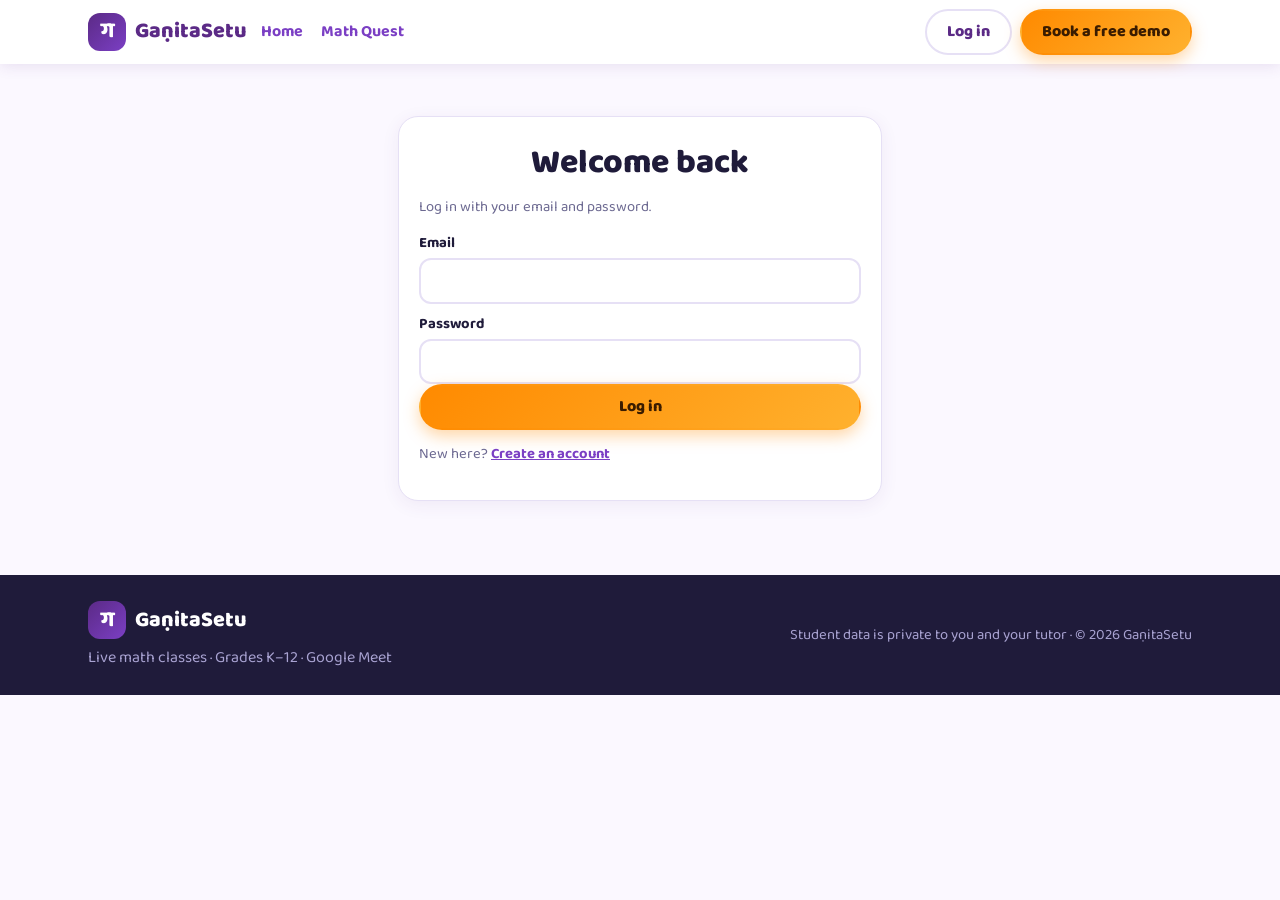
==== classroom.html @ 5c3a784b "Publish learning portal from Sites 9790cc3 and preserve the live classroom" ====
<!DOCTYPE html><html lang="en"><head><meta charset="utf-8"><meta name="viewport" content="width=device-width, initial-scale=1, viewport-fit=cover"><title>GaṇitaSetu — Live math classes, K to Calculus</title>
<link href="https://fonts.googleapis.com/css2?family=Baloo+2:wght@500;700;800&family=Orbitron:wght@600;800&display=swap" rel="stylesheet">
<style>:root{--pt-p:#5b2a86;--pt-p2:#7b3fc4;--pt-o:#ff8a00;--pt-o2:#ffb12e;--pt-bg:#fbf8ff;--pt-ink:#1f1b3a;--pt-mut:#6b6890;--pt-line:#e6e0f5;--pt-ok:#12a150;--pt-bad:#d6336c;--pt-warn:#e8890c;--pt-nav:64px}
body{margin:0;background:var(--pt-bg)}
#ptApp,#ptRun{font-family:'Baloo 2','Segoe UI',system-ui,-apple-system,Roboto,sans-serif;color:var(--pt-ink);font-size:16px;line-height:1.45}
#ptApp *,#ptRun *{box-sizing:border-box}
#ptApp h1,#ptApp h2,#ptApp h3{margin:.2em 0 .4em;line-height:1.15;font-weight:800}
#ptApp a{color:var(--pt-p2);font-weight:700}
.pt-wrap{max-width:1140px;margin:0 auto;padding:0 18px}.pt-wrap.narrow{max-width:520px}.pt-wrap.narrow.wide{max-width:760px}
.pt-demo{background:#fff4d6;color:#7a4b00;padding:8px 14px;text-align:center;font-weight:700;font-size:.9rem;border-bottom:1px solid #ffe0a0}
.pt-nav{position:sticky;top:0;z-index:50;background:#fff;box-shadow:0 2px 14px rgba(91,42,134,.12)}
.pt-navrow{display:flex;align-items:center;gap:14px;min-height:var(--pt-nav);flex-wrap:wrap;padding-top:6px;padding-bottom:6px}
.pt-logo{display:inline-flex;align-items:center;gap:9px;text-decoration:none;color:var(--pt-p)}.pt-logo i{font-style:normal;display:grid;place-items:center;width:38px;height:38px;border-radius:12px;background:linear-gradient(135deg,var(--pt-p),var(--pt-p2));color:#fff;font-size:1.35rem;font-weight:800}.pt-logo b{font-size:1.35rem;font-weight:800;color:var(--pt-p)}
.pt-links{display:flex;gap:18px;flex:1}.pt-links a{color:var(--pt-ink);text-decoration:none}
.pt-navbtns{display:flex;gap:8px;align-items:center;margin-left:auto}.pt-user{font-weight:800;color:var(--pt-p)}
.pt-tabs{display:flex;gap:4px;flex:1;flex-wrap:wrap}.pt-tabs button{border:0;background:transparent;padding:8px 12px;border-radius:999px;font:inherit;font-weight:700;color:var(--pt-mut);cursor:pointer}.pt-tabs button.on{background:#efe6fb;color:var(--pt-p)}
.pt-btn{display:inline-flex;align-items:center;justify-content:center;gap:6px;border:2px solid transparent;border-radius:999px;padding:9px 20px;font:inherit;font-weight:800;font-size:1rem;cursor:pointer;text-decoration:none;color:var(--pt-p);background:#fff;transition:transform .12s,box-shadow .12s}
.pt-btn:hover:not(:disabled){transform:translateY(-1px)}.pt-btn.primary{background:linear-gradient(135deg,var(--pt-o),var(--pt-o2));color:#3a1c00;box-shadow:0 6px 16px rgba(255,138,0,.35)}.pt-btn.ghost{border-color:var(--pt-line);background:#fff}.pt-btn.danger{background:var(--pt-bad);color:#fff}
.pt-btn.sm{padding:5px 12px;font-size:.9rem}.pt-btn.lg{padding:13px 28px;font-size:1.1rem}.pt-btn.full{width:100%}.pt-btn.disabled,.pt-btn:disabled{background:#eee;color:#999;border-color:#ddd;cursor:not-allowed;box-shadow:none}
.pt-btn:focus-visible,.pt-chip:focus-visible,#ptApp input:focus-visible,#ptApp select:focus-visible,#ptApp textarea:focus-visible{outline:3px solid var(--pt-o);outline-offset:2px}
.pt-hero{background:linear-gradient(135deg,#f3e8ff 0%,#fff1dc 100%);padding:46px 0 54px}.pt-herogrid{display:grid;grid-template-columns:1.2fr 1fr;gap:34px;align-items:center}
.pt-hero h1{font-size:clamp(2rem,4.6vw,3.4rem)}.pt-hero h1 em{font-style:normal;color:var(--pt-p2);background:linear-gradient(transparent 62%,#ffd9a3 62%)}
.pt-pill{display:inline-block;background:#fff;border:2px solid var(--pt-line);border-radius:999px;padding:4px 14px;font-weight:800;font-size:.85rem;color:var(--pt-p)}
.pt-lead{font-size:1.15rem;color:#3f3a66;max-width:560px}.pt-cta{display:flex;gap:12px;flex-wrap:wrap;margin:18px 0}.pt-trust{display:flex;gap:16px;flex-wrap:wrap;font-weight:700;color:var(--pt-mut);font-size:.92rem}
.pt-herocard{position:relative;min-height:250px}.pt-mock{background:#fff;border-radius:22px;padding:18px;box-shadow:0 18px 40px rgba(91,42,134,.2);max-width:330px;margin-left:auto}.pt-mock.s2{position:absolute;left:0;bottom:-30px;max-width:280px;margin:0;transform:rotate(-3deg)}
.pt-mock-h{font-size:.8rem;font-weight:800;color:var(--pt-o);text-transform:uppercase;letter-spacing:.06em}.pt-mock b{display:block;font-size:1.2rem}.pt-mock small{display:block;color:var(--pt-mut);margin-top:6px}
.pt-sec{padding:44px 0}.pt-sec.alt{background:#fff}.pt-sec h2{font-size:clamp(1.5rem,3vw,2.1rem);text-align:center;margin-bottom:22px}.pt-sec.band{background:linear-gradient(135deg,var(--pt-p),var(--pt-p2));color:#fff}.pt-sec.band h2{text-align:left;margin:0 0 6px;color:#fff}
.pt-bandrow{display:flex;align-items:center;justify-content:space-between;gap:18px;flex-wrap:wrap}
.pt-grid4{display:grid;grid-template-columns:repeat(auto-fit,minmax(230px,1fr));gap:16px}.pt-grid3{display:grid;grid-template-columns:repeat(auto-fill,minmax(280px,1fr));gap:16px}.pt-grid2{display:grid;grid-template-columns:repeat(auto-fill,minmax(340px,1fr));gap:14px}
.pt-card{background:#fff;border:1px solid var(--pt-line);border-radius:20px;padding:20px;box-shadow:0 4px 18px rgba(91,42,134,.07)}.pt-card.feat .ic{font-size:2rem}.pt-card.center{text-align:center}.pt-card.auth{margin-top:8px}
.pt-steps{display:grid;grid-template-columns:repeat(auto-fit,minmax(210px,1fr));gap:16px}.pt-step{text-align:center}.pt-step b{display:grid;place-items:center;margin:0 auto 8px;width:46px;height:46px;border-radius:50%;background:var(--pt-p);color:#fff;font-size:1.3rem}
.pt-gchips{display:flex;flex-wrap:wrap;gap:10px;justify-content:center}.pt-gchip{background:#fff;border:2px solid var(--pt-line);border-radius:14px;padding:8px 16px;font-weight:800;color:var(--pt-p)}
.pt-two{display:grid;grid-template-columns:1.3fr 1fr;gap:18px}.pt-card.cta2{background:#fff7ea;border-color:#ffe2b8}
.pt-foot{background:#1f1b3a;color:#cfc9ee;padding:26px 0;margin-top:30px}.pt-foot .pt-wrap{display:flex;gap:20px;justify-content:space-between;flex-wrap:wrap;align-items:center}.pt-foot .pt-logo b,.pt-foot .pt-logo{color:#fff}.pt-foot p{margin:.4em 0 0;color:#a9a3d2}.pt-foot .pt-sub{color:#a9a3d2}
.pt-sub{color:var(--pt-mut);font-size:.92rem}.pt-main{padding-top:24px;padding-bottom:30px}.pt-h1{font-size:1.9rem;margin:0 0 14px}
#ptApp label{display:block;font-weight:700;font-size:.92rem;margin:10px 0 0}#ptApp input:not([type=checkbox]):not([type=radio]),#ptApp select,#ptApp textarea{display:block;width:100%;margin-top:4px;padding:10px 12px;border:2px solid var(--pt-line);border-radius:12px;font:inherit;background:#fff;color:var(--pt-ink)}
#ptApp input[type=checkbox],#ptApp input[type=radio]{width:18px;height:18px;margin:2px 8px 0 0;vertical-align:top}.pt-chk{display:flex;align-items:flex-start;font-weight:600!important;margin-top:12px!important}
.pt-form2{display:grid;grid-template-columns:repeat(auto-fit,minmax(220px,1fr));gap:0 14px}.pt-lab{font-weight:800;margin:14px 0 6px}.pt-chips{display:flex;flex-wrap:wrap;gap:8px}
.pt-chip{border:2px solid var(--pt-line);background:#fff;border-radius:999px;padding:6px 14px;font:inherit;font-weight:700;cursor:pointer;color:var(--pt-ink)}.pt-chip.on{background:var(--pt-p);border-color:var(--pt-p);color:#fff}
.pt-tabs2{display:flex;gap:6px;background:#f1eafb;border-radius:999px;padding:4px;margin:10px 0}.pt-tabs2 button{flex:1;border:0;border-radius:999px;padding:9px 10px;background:transparent;font:inherit;font-weight:800;color:var(--pt-mut);cursor:pointer}.pt-tabs2 button.on{background:#fff;color:var(--pt-p);box-shadow:0 2px 8px rgba(91,42,134,.15)}.pt-tabs2.sm button{padding:6px 8px;font-size:.9rem}
.pt-err{background:#ffe3ec;color:#a1123f;border-radius:12px;padding:9px 12px;font-weight:700;margin:12px 0}.pt-note{background:#eef6ff;border:1px solid #cfe3ff;color:#16467a;border-radius:12px;padding:10px 14px;margin:10px 0;font-weight:600}
.pt-stats{display:grid;grid-template-columns:repeat(auto-fit,minmax(170px,1fr));gap:12px;margin-bottom:18px}.pt-stat{background:#fff;border:1px solid var(--pt-line);border-radius:18px;padding:14px 16px;display:grid;grid-template-columns:auto 1fr;column-gap:12px;align-items:center}.pt-stat span{font-size:1.8rem;grid-row:span 2}.pt-stat b{font-size:1.8rem;line-height:1}.pt-stat small{color:var(--pt-mut);font-weight:700}
.pt-cols{display:grid;grid-template-columns:1.3fr 1fr;gap:20px}.pt-ch{display:flex;justify-content:space-between;align-items:center;gap:10px;flex-wrap:wrap;margin-bottom:8px}.pt-ch h2{margin:0}
.pt-row{display:grid;grid-template-columns:62px 1fr auto;gap:14px;align-items:center;background:#fff;border:1px solid var(--pt-line);border-radius:18px;padding:12px 14px;margin:10px 0}
.pt-date{text-align:center;background:#f3ebfc;border-radius:14px;padding:6px 0;color:var(--pt-p);line-height:1.05}.pt-date b{display:block;font-size:.8rem}.pt-date span{display:block;font-size:1.5rem;font-weight:800}.pt-date small{font-size:.75rem;font-weight:700}
.pt-acts{display:flex;gap:6px;flex-wrap:wrap;justify-content:flex-end}
.pt-badge{display:inline-block;padding:2px 10px;border-radius:999px;font-size:.78rem;font-weight:800;vertical-align:middle}.pt-badge.ok{background:#dff6e8;color:#0b7a3b}.pt-badge.warn{background:#fff0d6;color:#a45b00}.pt-badge.mut{background:#eee;color:#666}.pt-badge.info{background:#e6efff;color:#2547a8}.pt-badge.live{background:#ffe3ec;color:#b3124a}
.pt-filters{display:flex;gap:6px;margin-bottom:8px}.pt-filters button{border:2px solid var(--pt-line);background:#fff;border-radius:999px;padding:6px 16px;font:inherit;font-weight:800;color:var(--pt-mut);cursor:pointer}.pt-filters button.on{background:var(--pt-p);color:#fff;border-color:var(--pt-p)}
.pt-empty{border:2px dashed var(--pt-line);border-radius:16px;padding:22px;text-align:center;color:var(--pt-mut);font-weight:600;margin:10px 0}
.pt-hw{background:#fff;border:1px solid var(--pt-line);border-radius:18px;padding:14px;margin:10px 0}.pt-hwh{display:flex;gap:10px;align-items:center;margin-bottom:8px}.pt-hwh>div{flex:1}.pt-hwh .ic{font-size:1.6rem}
.pt-pbar{height:10px;background:#efe9fa;border-radius:99px;overflow:hidden;margin:6px 0}.pt-pbar i{display:block;height:100%;background:linear-gradient(90deg,var(--pt-p2),var(--pt-o));border-radius:99px;transition:width .4s}.pt-pbar.good i{background:linear-gradient(90deg,#12a150,#7ed957)}
.pt-mini{background:#fff;border:1px solid var(--pt-line);border-radius:14px;padding:10px 12px;margin:8px 0}.pt-x{border:0;background:#f3ebfc;border-radius:50%;width:24px;height:24px;cursor:pointer;margin-left:6px;color:var(--pt-p)}
.pt-table{overflow:auto;background:#fff;border:1px solid var(--pt-line);border-radius:16px;margin:8px 0 18px}.pt-table table{width:100%;border-collapse:collapse}.pt-table th,.pt-table td{padding:9px 12px;text-align:left;border-bottom:1px solid var(--pt-line);vertical-align:top}.pt-table th{background:#f7f2fd;font-size:.85rem;color:var(--pt-mut)}
.pt-mail{background:#fff;border:1px solid var(--pt-line);border-radius:14px;padding:10px 14px;margin:8px 0}.pt-mail pre{white-space:pre-wrap;font:inherit;font-size:.9rem;margin:6px 0 0;color:#3b3763}
.pt-modal{position:fixed;inset:0;background:rgba(31,27,58,.55);z-index:200;display:flex;align-items:flex-start;justify-content:center;overflow:auto;padding:30px 12px}.pt-modal[hidden]{display:none}.pt-modal-box{background:#fff;border-radius:22px;padding:22px;max-width:560px;width:100%;box-shadow:0 30px 70px rgba(0,0,0,.35)}.pt-modal-box.wide{max-width:780px}
.pt-mfoot{display:flex;gap:10px;justify-content:flex-end;margin-top:16px;flex-wrap:wrap}.pt-pick{background:#faf6ff;border:1px solid var(--pt-line);border-radius:16px;padding:12px;margin-top:8px}
.pt-toast{position:fixed;left:50%;bottom:22px;transform:translateX(-50%);z-index:300;background:#1f1b3a;color:#fff;padding:12px 20px;border-radius:16px;font-family:'Baloo 2',system-ui,sans-serif;font-weight:700;max-width:92vw;box-shadow:0 14px 40px rgba(0,0,0,.4);border:2px solid var(--pt-o2)}.pt-toast.bad{background:#7a0e33;border-color:#ff7aa6}.pt-toast[hidden]{display:none}
#ptRun{min-height:100vh;background:var(--pt-bg);padding:16px}#ptRun[hidden]{display:none}.pt-runwrap{max-width:820px;margin:0 auto}.pt-runh{display:flex;justify-content:space-between;align-items:center;gap:10px;margin-bottom:6px}
#ptRun .pt-card{background:#fff;border:1px solid var(--pt-line);border-radius:20px;padding:18px;margin:12px 0}#ptRun .pt-card.center{text-align:center}.pt-big{font-size:2rem;font-weight:800}
.pt-rev{border-left:5px solid #ccc;background:#fff;border-radius:10px;padding:8px 12px;margin:8px 0}.pt-rev.ok{border-color:var(--pt-ok)}.pt-rev.no{border-color:var(--pt-bad)}.pt-rev .q{display:inline-block}
#ptRun .pt-btn{display:inline-flex;align-items:center;gap:6px;border:2px solid var(--pt-line);border-radius:999px;padding:8px 18px;font:inherit;font-weight:800;cursor:pointer;background:#fff;color:var(--pt-p)}#ptRun .pt-btn.primary{background:linear-gradient(135deg,var(--pt-o),var(--pt-o2));color:#3a1c00;border-color:transparent}#ptRun .pt-btn.sm{padding:5px 12px;font-size:.9rem}
#ptRun .pt-pbar{height:10px;background:#efe9fa;border-radius:99px;overflow:hidden}#ptRun .pt-pbar i{display:block;height:100%;background:linear-gradient(90deg,#12a150,#7ed957)}#ptRun .pt-sub{color:var(--pt-mut);font-size:.92rem}
#ptMQ{background:#0e1030}#ptMQ[hidden]{display:none}#ptMQback{position:sticky;top:0;z-index:120;display:flex;gap:12px;align-items:center;background:#fff;padding:8px 14px;box-shadow:0 2px 12px rgba(0,0,0,.2);font-family:'Baloo 2',system-ui,sans-serif;font-weight:700;color:var(--pt-p)}#ptMQback button{border:2px solid var(--pt-line);background:#fff;border-radius:999px;padding:5px 14px;font:inherit;font-weight:800;color:var(--pt-p);cursor:pointer}
#ptMQ #mqBar{top:46px}#ptApp[hidden]{display:none}
@media(max-width:820px){.pt-herogrid,.pt-two,.pt-cols{grid-template-columns:1fr}.pt-herocard{min-height:auto}.pt-mock.s2{position:static;transform:none;margin:14px 0 0;max-width:none}.pt-mock{max-width:none}.pt-row{grid-template-columns:54px 1fr}.pt-acts{grid-column:1/-1;justify-content:flex-start}.pt-links{display:none}}
@media(prefers-reduced-motion:reduce){#ptApp *,#ptRun *{transition:none!important}}


html{scroll-padding-top:env(safe-area-inset-top,0px)}
#mqBar{position:sticky;top:0;z-index:100;display:flex;align-items:center;gap:10px;flex-wrap:wrap;padding:calc(8px + env(safe-area-inset-top,0px)) 14px 8px;background:linear-gradient(90deg,#2b2380,#6a2fb8);color:#fff;box-shadow:0 4px 18px rgba(0,0,0,.3);font-family:'Baloo 2','Trebuchet MS',system-ui,sans-serif}
.mqLogo{font-family:Orbitron,'Baloo 2',sans-serif;font-weight:800;letter-spacing:1px;font-size:1.05rem}
.mqTabs{display:flex;gap:6px;flex:1;justify-content:center;min-width:220px}.mqTabs button{flex:1;max-width:190px;padding:8px 14px;border:2px solid rgba(255,255,255,.35);border-radius:14px;background:rgba(255,255,255,.12);color:#fff;font:inherit;font-weight:800;font-size:1rem;cursor:pointer}
.mqTabs button.on{background:linear-gradient(135deg,#ffd23f,#ff4fd8);color:#1c1b4b;border-color:transparent;box-shadow:0 0 16px rgba(255,210,63,.55)}
.mqTabs button:focus-visible{outline:3px solid #ffd23f;outline-offset:2px}
#mqXp{font-weight:800;background:rgba(255,255,255,.18);padding:4px 12px;border-radius:999px;font-size:.92rem}
#mqToast{position:fixed;left:50%;bottom:calc(20px + env(safe-area-inset-bottom,0px));transform:translateX(-50%);width:max-content;max-width:92vw;z-index:200;background:#1c1b4b;color:#fff;padding:12px 18px;border-radius:16px;font-family:'Baloo 2',system-ui,sans-serif;font-weight:800;box-shadow:0 10px 30px rgba(0,0,0,.4);border:2px solid #ffd23f}
@media(prefers-reduced-motion:reduce){*{animation:none!important;transition:none!important}}
[hidden]{display:none!important}

#dgRoot{--bg:#f4f1ff;--bg2:#e6f7ff;--card:#ffffff;--ink:#1d1b4a;--mut:#5a5c9a;--line:#d8d6f0;--ac:#5b4bdb;--ac2:#e040fb;--gd:#1fbf75;--bd:#e63950;--yl:#ffc400;--soft:#eeeaff;--shadow:rgba(60,50,140,.18);box-sizing:border-box;}
html{scroll-padding-top:env(safe-area-inset-top,0px)}
@media(prefers-color-scheme:dark){html:not([data-theme="light"]) #dgRoot{--bg:#0e1030;--bg2:#141a45;--card:#1b1f55;--ink:#f1f3ff;--mut:#a9b2e8;--line:#343a80;--ac:#8c7bff;--ac2:#ff6bf0;--gd:#3ddc84;--bd:#ff6b81;--yl:#ffd23f;--soft:#262b6e;--shadow:rgba(0,0,0,.45)}}
html[data-theme="dark"] #dgRoot{--bg:#0e1030;--bg2:#141a45;--card:#1b1f55;--ink:#f1f3ff;--mut:#a9b2e8;--line:#343a80;--ac:#8c7bff;--ac2:#ff6bf0;--gd:#3ddc84;--bd:#ff6b81;--yl:#ffd23f;--soft:#262b6e;--shadow:rgba(0,0,0,.45)}
#dgRoot,#dgRoot *{box-sizing:border-box}
#dgRoot{margin:0;min-height:100vh;color:var(--ink);font-family:'Baloo 2','Trebuchet MS',system-ui,sans-serif;background:linear-gradient(160deg,var(--bg),var(--bg2));font-size:17px}
#dgRoot .app{max-width:960px;margin:0 auto;padding:10px 14px 30px}
#dgRoot header h1{margin:.2em 0 0;font-size:clamp(1.6rem,5vw,2.3rem);background:linear-gradient(90deg,var(--ac),var(--ac2));-webkit-background-clip:text;background-clip:text;color:transparent}
#dgRoot header p{margin:0 0 8px;color:var(--mut);font-weight:600}
#dgRoot .sel{display:grid;grid-template-columns:repeat(auto-fit,minmax(210px,1fr));gap:10px;margin:8px 0}
#dgRoot .sel label{font-weight:800;font-size:.85rem;color:var(--mut);display:block}
#dgRoot select{width:100%;padding:10px;border-radius:14px;border:2px solid var(--line);background:var(--card);color:var(--ink);font:inherit;font-weight:600}
#dgRoot select:focus-visible,#dgRoot button:focus-visible,#dgRoot input:focus-visible{outline:3px solid var(--yl);outline-offset:2px}
#dgRoot .chips{display:flex;flex-wrap:wrap;gap:8px;margin:8px 0;align-items:center}
#dgRoot .soon{color:var(--mut);font-weight:700}
#dgRoot .chip{padding:8px 14px;border-radius:999px;border:2px solid var(--line);background:var(--card);color:var(--ink);font:inherit;font-weight:700;cursor:pointer}
#dgRoot .chip.on{background:linear-gradient(90deg,var(--ac),var(--ac2));color:#fff;border-color:transparent}
#dgRoot .chip small{opacity:.9}
#dgRoot .tabs{display:flex;flex-wrap:wrap;gap:6px;margin:10px 0}
#dgRoot .tab{padding:9px 14px;border-radius:14px 14px 4px 4px;border:2px solid var(--line);background:var(--soft);color:var(--ink);font:inherit;font-weight:800;cursor:pointer}
#dgRoot .tab.on{background:var(--card);border-bottom-color:var(--card);box-shadow:0 -3px 0 var(--ac) inset}
#dgRoot .card{background:var(--card);border:1px solid var(--line);border-radius:22px;padding:16px;box-shadow:0 10px 30px var(--shadow)}
#dgRoot h3{margin:.1em 0 .3em}
#dgRoot h4{margin:.8em 0 .3em}
#dgRoot .sub{color:var(--mut);font-weight:600;margin:0 0 8px}
#dgRoot .btn{padding:11px 18px;border:0;border-radius:14px;font:inherit;font-weight:800;font-size:1.05rem;color:#fff;background:linear-gradient(135deg,var(--ac),var(--ac2));box-shadow:0 5px 0 rgba(0,0,0,.2);cursor:pointer}
#dgRoot .btn:active{transform:translateY(3px);box-shadow:0 2px 0 rgba(0,0,0,.2)}
#dgRoot .btn.ghost{background:var(--soft);color:var(--ink);box-shadow:none;border:1px solid var(--line)}
#dgRoot .btn.sm{padding:7px 12px;font-size:.95rem}
#dgRoot .row{display:flex;gap:8px;flex-wrap:wrap;margin-top:10px}
#dgRoot .map{position:relative;width:100%;padding-top:74%;margin:8px 0}
#dgRoot .map .lines{position:absolute;inset:0;width:100%;height:100%}
#dgRoot .node{position:absolute;transform:translate(-50%,-50%);max-width:30%;padding:8px 10px;border-radius:18px;border:3px solid var(--c,var(--ac));background:var(--card);color:var(--ink);font:inherit;font-weight:800;font-size:.95rem;line-height:1.1;cursor:pointer;box-shadow:0 6px 14px var(--shadow);transition:transform .15s}
#dgRoot button.node:hover{transform:translate(-50%,-50%) scale(1.08)}
#dgRoot .node.c{left:50%;top:50%;background:linear-gradient(135deg,var(--ac),var(--ac2));color:#fff;border:0;font-size:1.05rem;max-width:34%;text-align:center;cursor:default}
#dgRoot .det{background:var(--soft);border-radius:16px;padding:12px;margin-top:8px;min-height:80px}
#dgRoot .det h4{margin:0 0 4px}
#dgRoot .eg{color:var(--mut);font-weight:700;margin:4px 0 0}
#dgRoot .ctrls{display:grid;grid-template-columns:repeat(auto-fit,minmax(210px,1fr));gap:10px;margin-bottom:10px}
#dgRoot .ctrls label{font-weight:700;display:block}
#dgRoot .ctrls b{color:var(--ac);font-family:inherit}
#dgRoot input[type=range]{width:100%;accent-color:var(--ac)}
#dgRoot .big{text-align:center}
#dgRoot .fbig{font-size:1.7rem;font-weight:800;margin:6px 0}
#dgRoot .fbig span{font-size:1.1rem;color:var(--mut)}
#dgRoot .sym{color:var(--ac2);font-size:2.2rem}
#dgRoot .wn{background:var(--soft);border-radius:14px;padding:10px;margin-top:8px;font-weight:600}
#dgRoot .exc{border:1px solid var(--line);border-radius:18px;padding:12px;margin:10px 0;background:var(--soft)}
#dgRoot .exq{font-size:1.15rem;font-weight:700}
#dgRoot .step{background:var(--card);border-left:5px solid var(--ac);border-radius:12px;padding:8px 10px;margin:8px 0;animation:in .3s}
#dgRoot .why{margin-top:4px;color:var(--mut);font-weight:600}
#dgRoot .ans{background:rgba(31,191,117,.15);border:2px solid var(--gd);border-radius:12px;padding:8px 10px;font-weight:700;margin-top:6px}
@keyframes in{from{opacity:0;transform:translateY(8px)}to{opacity:1;transform:none}}
#dgRoot ul{margin:.2em 0 .6em 1.1em}
#dgRoot li{margin:.2em 0}
#dgRoot .warn li::marker{content:"⚠️ "}
#dgRoot .plv{display:flex;gap:6px;flex-wrap:wrap;margin:6px 0}
#dgRoot .pst{display:flex;gap:14px;font-weight:800;margin:6px 0;color:var(--mut)}
#dgRoot .src{color:var(--ac);font-weight:800;font-size:.9rem}
#dgRoot .q{font-size:clamp(1.2rem,3.6vw,1.6rem);font-weight:700;text-align:center;min-height:70px;display:flex;align-items:center;justify-content:center;margin:6px 0}
#dgRoot .q>div{width:100%;text-align:center;line-height:1.6}
#dgRoot .opts{display:grid;grid-template-columns:1fr 1fr;gap:10px}
@media(max-width:480px){#dgRoot .opts{grid-template-columns:1fr}}
#dgRoot .opts button{display:flex;align-items:center;gap:10px;min-height:62px;padding:8px 10px;border-radius:16px;border:2px solid var(--line);background:var(--card);color:var(--ink);font:inherit;font-size:1.3rem;font-weight:700;cursor:pointer;transition:transform .1s}
#dgRoot .opts button:hover{transform:translateY(-2px);border-color:var(--ac)}
#dgRoot .opts .k{flex:none;width:30px;height:30px;border-radius:9px;display:grid;place-items:center;font-size:.95rem;color:#fff;background:linear-gradient(135deg,var(--ac),var(--ac2))}
#dgRoot .opts .t{flex:1;text-align:center}
#dgRoot .opts button.ok{background:rgba(31,191,117,.25)!important;border-color:var(--gd)}
#dgRoot .opts button.no{background:rgba(230,57,80,.22)!important;border-color:var(--bd)}
#dgRoot .fb{margin-top:10px;border-radius:14px;padding:10px 12px;font-weight:700}
#dgRoot .fb.good{background:rgba(31,191,117,.15);border:2px solid var(--gd)}
#dgRoot .fb.bad{background:rgba(230,57,80,.12);border:2px solid var(--bd)}
#dgRoot .res .bar{position:relative;height:26px;border-radius:10px;background:var(--soft);margin:6px 0;overflow:hidden}
#dgRoot .res .bar i{position:absolute;left:0;top:0;bottom:0;background:linear-gradient(90deg,var(--gd),#b8f34a);opacity:.55}
#dgRoot .res .bar span{position:relative;padding-left:8px;font-weight:700;font-size:.9rem}
#dgRoot .res .bar b{position:absolute;right:8px;top:2px}
#dgRoot .tree{border:1px solid var(--line);border-radius:16px;padding:8px 12px;margin:8px 0;max-height:420px;overflow:auto;background:var(--soft)}
#dgRoot .tt{margin:8px 0}
#dgRoot .ts{margin:3px 0 3px 18px}
#dgRoot .tu{margin-left:22px}
#dgRoot .tree label{display:block;padding:2px 0;font-weight:600}
#dgRoot .tt>label{font-size:1.05rem}
#dgRoot .pic{width:100%;text-align:center;line-height:1.5}
#dgRoot .pic svg{max-width:100%;height:auto}
#dgRoot .pic div{margin:2px 0}
#dgRoot .fr{display:inline-flex;flex-direction:column;align-items:center;vertical-align:middle;line-height:1.1;margin:0 .12em}
#dgRoot .fr b{font-weight:inherit;padding:0 .25em}
#dgRoot .fr b:first-child{border-bottom:.08em solid currentColor}
#dgRoot .sq u{text-decoration:none;border-top:.08em solid currentColor;padding:0 .1em;margin-left:.05em}
#dgRoot sup,#dgRoot sub{font-size:.6em}
#dgRoot .mx{display:inline-grid;gap:2px 12px;padding:2px 8px;border-left:2px solid currentColor;border-right:2px solid currentColor;border-radius:6px;vertical-align:middle;margin:0 .25em}
#dgRoot .mx b{font-weight:inherit;text-align:center}
#dgRoot .len{display:inline-flex;border:3px solid #2b2d5b;border-radius:6px;overflow:hidden;margin-top:6px}
#dgRoot .len i{width:28px;height:26px;background:#ffd43b;border-right:2px solid #2b2d5b}
#dgRoot .len i:last-child{border-right:0}
#dgRoot .coin{display:inline-grid;place-items:center;width:46px;height:46px;border-radius:50%;border:3px solid #8d5a2b;font-size:.85rem;color:#2b2d5b;margin:2px;vertical-align:middle}
#dgRoot .c1{background:#e8a87c}
#dgRoot .c5{background:#ced4da}
#dgRoot .c10{background:#e9ecef;width:38px;height:38px}
#dgRoot .c25{background:#ced4da;width:54px;height:54px}
#dgRoot .hc{display:grid;grid-template-columns:repeat(10,1fr);gap:2px;max-width:420px;margin:0 auto}
#dgRoot .hc span{background:var(--soft);border-radius:5px;padding:3px 0;font-size:.72rem;font-weight:700;text-align:center}
#dgRoot .hc span.on{background:linear-gradient(135deg,var(--ac),var(--ac2));color:#fff}
#dgRoot .grp{display:inline-block;border:3px solid var(--ac);border-radius:18px;padding:4px 10px;margin:4px;font-size:1.3rem}
#dgRoot .mt{display:grid;grid-template-columns:repeat(10,1fr);gap:2px;max-width:420px;margin:0 auto}
#dgRoot .mt span{background:var(--soft);border-radius:4px;padding:2px 0;font-size:.68rem;font-weight:700;text-align:center}
#dgRoot .mt .on{background:rgba(91,75,219,.25)}
#dgRoot .mt .hit{background:linear-gradient(135deg,var(--ac),var(--ac2));color:#fff}
#dgRoot .colm{display:inline-block;text-align:right;font-size:1.6rem;font-weight:800;font-family:Orbitron,monospace,sans-serif;letter-spacing:2px}
#dgRoot .colm .ln{border-top:3px solid currentColor;margin-top:2px}
[hidden]{display:none!important}
@media(prefers-reduced-motion:reduce){#dgRoot,#dgRoot *{animation:none!important;transition:none!important}}
#dgRoot .intro{margin-bottom:12px;background:linear-gradient(135deg,var(--soft),var(--card))}
#dgRoot .prl{list-style:none;margin:6px 0;padding:0}
#dgRoot .prl li{margin:7px 0}
#dgRoot .pn{color:var(--mut);font-weight:600}
#dgRoot .chip.pq{font-size:.92rem;padding:6px 12px}
#dgRoot .flow{display:flex;flex-wrap:wrap;gap:6px;align-items:center;margin:8px 0}
#dgRoot .flow span{background:var(--soft);border:2px solid var(--ac);border-radius:12px;padding:5px 10px;font-weight:700}
#dgRoot .flow i{font-style:normal;color:var(--ac2);font-weight:800}
#dgRoot .warnb{background:rgba(230,57,80,.12);border-left:5px solid var(--bd);border-radius:10px;padding:8px 10px;margin:8px 0;font-weight:600}
#dgRoot .tipb{background:rgba(31,191,117,.14);border-left:5px solid var(--gd);border-radius:10px;padding:8px 10px;margin:8px 0;font-weight:600}
#dgRoot .vis{background:var(--card);border:1px solid var(--line);border-radius:14px;padding:8px;margin:8px 0;text-align:center;overflow:auto}
#dgRoot .idea{color:var(--mut);font-weight:800;font-size:.85rem}
#dgRoot .node.sel{box-shadow:0 0 0 4px var(--yl)}
#dgRoot .vrow{display:flex;flex-wrap:wrap;gap:10px;justify-content:center;align-items:center}
#dgRoot .fgr{display:inline-block;margin:4px 8px;vertical-align:top}
#dgRoot .fgr .cap{font-size:.85rem;color:var(--mut);font-weight:700}
#dgRoot .eqv{font-size:1.4rem;font-weight:800;margin:4px 0}
#dgRoot .okb,#dgRoot .nob{padding:6px 12px;border-radius:12px;font-weight:700}
#dgRoot .okb{background:rgba(31,191,117,.15);border:2px solid var(--gd)}
#dgRoot .nob{background:rgba(230,57,80,.12);border:2px solid var(--bd)}
#dgRoot .pcq{background:var(--soft);border-radius:16px;padding:12px;margin-top:10px}
#dgRoot .pcr{display:flex;align-items:center;gap:10px;padding:8px 10px;border-radius:12px;margin:6px 0;border:2px solid var(--line);background:var(--card)}
#dgRoot .pcr>div{flex:1}
#dgRoot .pcr>span{font-size:1.4rem}
#dgRoot .pcr.good{border-color:var(--gd)}
#dgRoot .pcr.mid{border-color:var(--yl)}
#dgRoot .pcr.bad{border-color:var(--bd)}
#dgRoot .path{display:flex;gap:8px;align-items:stretch;flex-wrap:wrap;margin:8px 0 4px}
#dgRoot .ps{flex:1;min-width:150px;display:flex;flex-direction:column;gap:2px;padding:8px 12px;border-radius:16px;border:2px solid var(--line);background:var(--card)}
#dgRoot .ps span{font-size:1.4rem}
#dgRoot .ps small{color:var(--mut);font-weight:700}
#dgRoot .ps.done{border-color:var(--gd);background:rgba(31,191,117,.12)}
#dgRoot .ps.go{border-color:var(--ac)}
#dgRoot .ps .btn{margin-top:4px}
#dgRoot .pa{align-self:center;font-weight:800;color:var(--mut)}
#arRoot{--bg1:#5b4bdb;--bg2:#12b8d9;--b1:rgba(255,79,216,.45);--b2:rgba(255,210,63,.4);--card:rgba(255,255,255,.88);--card2:rgba(255,255,255,.98);--ink:#1c1b4b;--mut:#4d4f93;--line:rgba(60,50,140,.22);--hd:#fff;--cy:#00bcd4;--mg:#e040fb;--yl:#ffc400;--gd:#1fbf75;--bd:#e63950;--shadow:rgba(40,30,120,.35);--stage1:#1b1f66;--stage2:#0d1040;box-sizing:border-box;}
html{scroll-padding-top:env(safe-area-inset-top,0px)}
@media(prefers-color-scheme:dark){html:not([data-theme="light"]) #arRoot{--bg1:#0a0e2a;--bg2:#1a1050;--b1:rgba(255,79,216,.22);--b2:rgba(34,230,255,.2);--card:rgba(20,24,68,.78);--card2:rgba(34,40,100,.9);--ink:#f3f5ff;--mut:#a9b2e8;--line:rgba(255,255,255,.18);--cy:#22e6ff;--mg:#ff4fd8;--yl:#ffd23f;--gd:#3ddc84;--bd:#ff4d6d;--shadow:rgba(0,0,0,.5);color-scheme:dark}}
html[data-theme="dark"] #arRoot{--bg1:#0a0e2a;--bg2:#1a1050;--b1:rgba(255,79,216,.22);--b2:rgba(34,230,255,.2);--card:rgba(20,24,68,.78);--card2:rgba(34,40,100,.9);--ink:#f3f5ff;--mut:#a9b2e8;--line:rgba(255,255,255,.18);--cy:#22e6ff;--mg:#ff4fd8;--yl:#ffd23f;--gd:#3ddc84;--bd:#ff4d6d;--shadow:rgba(0,0,0,.5);color-scheme:dark}
#arRoot,#arRoot *{box-sizing:border-box}
#arRoot{margin:0;min-height:100vh;color:var(--ink);font-family:'Baloo 2','Trebuchet MS',system-ui,sans-serif}
#arRoot .bg{position:fixed;inset:0;z-index:-1;background:radial-gradient(900px 500px at 8% -8%,var(--b1),transparent 60%),radial-gradient(800px 480px at 100% 0%,var(--b2),transparent 60%),linear-gradient(160deg,var(--bg1),var(--bg2))}
#arRoot .bg::after{content:"";position:absolute;inset:0;opacity:.55;background-image:radial-gradient(2px 2px at 24px 38px,#fff,transparent),radial-gradient(1.5px 1.5px at 110px 90px,#fff,transparent),radial-gradient(2px 2px at 170px 20px,#ffe9a8,transparent),radial-gradient(1.5px 1.5px at 60px 150px,#fff,transparent);background-size:200px 190px;animation:tw 5s ease-in-out infinite alternate}
@keyframes tw{from{opacity:.25}to{opacity:.7}}
@keyframes inn{from{opacity:0;transform:translateY(12px)}to{opacity:1;transform:none}}
@keyframes pop{0%{transform:scale(1)}50%{transform:scale(1.06)}100%{transform:scale(1)}}
@keyframes shake{0%,100%{transform:translateX(0)}25%{transform:translateX(-7px)}75%{transform:translateX(7px)}}
@keyframes dng{0%,100%{box-shadow:0 0 0 2px var(--bd),0 0 10px rgba(255,77,109,.3)}50%{box-shadow:0 0 0 3px var(--bd),0 0 28px rgba(255,77,109,.8)}}
@keyframes bp{0%,100%{transform:scale(1)}50%{transform:scale(1.04)}}
@keyframes fl{0%,100%{opacity:1}50%{opacity:.3}}
#arRoot .app{max-width:1000px;margin:0 auto;padding:10px 14px 28px}
#arRoot .top{display:flex;justify-content:space-between;align-items:center;gap:10px}
#arRoot .logo{font-family:Orbitron,'Baloo 2',sans-serif;font-weight:800;font-size:clamp(1.25rem,4.5vw,1.9rem);letter-spacing:1px;color:var(--hd);text-shadow:0 0 18px rgba(255,255,255,.35),0 3px 0 rgba(0,0,0,.25)}
#arRoot .logo small{display:block;font-family:'Baloo 2';font-weight:600;font-size:.8rem;letter-spacing:0;opacity:.9}
#arRoot .ico{border:1px solid var(--line);background:var(--card2);color:var(--ink);border-radius:14px;padding:8px 12px;font:inherit;font-weight:700;cursor:pointer}
#arRoot .steps{display:flex;gap:6px;margin:10px 0 12px;flex-wrap:wrap}
#arRoot .steps span{flex:1;min-width:70px;text-align:center;padding:5px 8px;border-radius:999px;font-weight:800;font-size:.85rem;background:rgba(255,255,255,.18);color:var(--hd);border:1px solid rgba(255,255,255,.28)}
#arRoot .steps span.on{background:linear-gradient(90deg,var(--yl),var(--mg));color:#1c1b4b;border-color:transparent;box-shadow:0 0 16px rgba(255,210,63,.55)}
#arRoot .screen{animation:inn .35s ease}
#arRoot .panel{background:var(--card);border:1px solid var(--line);border-radius:24px;padding:16px;backdrop-filter:blur(12px);box-shadow:0 14px 40px var(--shadow)}
#arRoot h2{margin:.1em 0 .4em;font-size:clamp(1.3rem,4vw,1.8rem)}
#arRoot h3{margin:.2em 0}
#arRoot .sub{color:var(--mut);margin:0 0 10px;font-weight:600}
#arRoot .rank{display:flex;align-items:center;gap:12px;flex-wrap:wrap;margin-bottom:14px}
#arRoot .rank .big{font-size:2.2rem}
#arRoot .xp{flex:1;min-width:150px}
#arRoot .xp .bar{height:12px;border-radius:9px;background:rgba(127,127,170,.28);overflow:hidden}
#arRoot .xp .bar i{display:block;height:100%;background:linear-gradient(90deg,var(--cy),var(--mg));border-radius:9px}
#arRoot .modes{display:grid;grid-template-columns:repeat(auto-fit,minmax(215px,1fr));gap:14px}
#arRoot .mode{--c:var(--cy);display:flex;flex-direction:column;gap:6px;text-align:left;padding:16px;border-radius:22px;border:1px solid var(--line);background:var(--card2);color:var(--ink);font:inherit;cursor:pointer;transition:transform .2s,box-shadow .2s}
#arRoot .mode:hover,#arRoot .mode:focus-visible{transform:translateY(-5px) scale(1.02);box-shadow:0 0 0 3px var(--c),0 18px 36px var(--shadow);outline:none}
#arRoot .mode .ic{width:68px;height:68px;border-radius:20px;display:grid;place-items:center;font-size:2.2rem;background:var(--c);box-shadow:0 8px 20px var(--shadow)}
#arRoot .mode b{font-size:1.25rem}
#arRoot .mode span.d{color:var(--mut);font-weight:600;font-size:.95rem;line-height:1.25}
#arRoot .mode em{font-style:normal;font-weight:800;font-size:.85rem;color:var(--bd)}
#arRoot .mode .go{margin-top:auto;font-weight:800;color:var(--c);filter:brightness(.85)}
#arRoot label{font-weight:800;display:block;margin:12px 0 4px}
#arRoot select{width:100%;padding:12px;border-radius:14px;border:2px solid var(--line);background:var(--card2);color:var(--ink);font:inherit;font-size:1.05rem;font-weight:600}
#arRoot select option{color:#111;background:#fff}
#arRoot select:focus-visible,#arRoot button:focus-visible{outline:4px solid var(--yl);outline-offset:2px}
#arRoot .row{display:flex;gap:10px;flex-wrap:wrap;margin-top:14px}
#arRoot .row .btn{flex:1;min-width:140px}
#arRoot .btn{padding:13px 20px;border:0;border-radius:16px;font:inherit;font-weight:800;font-size:1.15rem;color:#06122e;background:linear-gradient(135deg,var(--cy),var(--gd));box-shadow:0 6px 0 rgba(0,0,0,.3),0 0 22px rgba(34,230,255,.3);cursor:pointer;transition:transform .08s}
#arRoot .btn:active{transform:translateY(4px);box-shadow:0 2px 0 rgba(0,0,0,.3)}
#arRoot .btn.ghost{background:var(--card2);color:var(--ink);box-shadow:none;border:1px solid var(--line)}
#arRoot .btn.hot{background:linear-gradient(135deg,var(--yl),var(--mg));box-shadow:0 6px 0 rgba(0,0,0,.3),0 0 26px rgba(255,79,216,.4)}
#arRoot .big-btn{width:100%;font-size:1.5rem;padding:16px}
#arRoot .chosen{display:flex;gap:6px;flex-wrap:wrap;margin-bottom:8px}
#arRoot .chip{display:inline-flex;align-items:center;gap:6px;padding:6px 12px;border-radius:999px;background:var(--card2);border:1px solid var(--line);font-weight:800;font-size:.92rem}
#arRoot .lvls{display:grid;grid-template-columns:repeat(3,1fr);gap:10px}
@media(max-width:560px){#arRoot .lvls{grid-template-columns:1fr}}
#arRoot .lvl{display:flex;flex-direction:column;align-items:center;gap:2px;padding:14px 8px;border-radius:20px;border:2px solid var(--line);background:var(--card2);color:var(--ink);font:inherit;cursor:pointer;transition:transform .15s}
#arRoot .lvl .e{font-size:2.2rem}
#arRoot .lvl b{font-size:1.2rem}
#arRoot .lvl small{color:var(--mut);font-weight:700}
#arRoot .lvl:hover{transform:translateY(-3px)}
#arRoot .lvl.on{border-color:var(--yl);box-shadow:0 0 0 3px var(--yl),0 0 30px rgba(255,196,0,.5);transform:translateY(-3px)}
#arRoot .hud{display:flex;flex-wrap:wrap;gap:8px;align-items:center;justify-content:space-between}
#arRoot .hud .chip{font-family:Orbitron,'Baloo 2',sans-serif;font-size:.85rem}
#arRoot .meter{flex:1;display:flex;justify-content:center;font-weight:800;min-width:150px}
#arRoot .timer{position:relative;height:20px;border-radius:12px;background:rgba(127,127,170,.3);overflow:hidden;margin:10px 0}
#arRoot .timer i{display:block;height:100%;width:100%;border-radius:12px;transition:width .1s linear}
#arRoot .timer span{position:absolute;right:10px;top:0;font-family:Orbitron,sans-serif;font-size:.78rem;font-weight:800;color:#06122e;line-height:20px}
#arRoot .play{display:grid;grid-template-columns:1fr;gap:12px}
@media(min-width:780px){#arRoot .play{grid-template-columns:1fr 1.05fr;align-items:start}}
#arRoot .stage{border-radius:22px;background:linear-gradient(180deg,var(--stage1),var(--stage2));border:1px solid rgba(255,255,255,.2);padding:6px;overflow:hidden;box-shadow:0 0 0 2px transparent}
#arRoot .stage.danger{animation:dng 1s infinite}
#arRoot .stage svg{width:100%;height:auto;max-height:250px;display:block}
#arRoot .gauge{position:relative;height:14px;min-width:150px;border-radius:9px;background:linear-gradient(90deg,var(--gd),var(--yl),var(--bd));border:1px solid var(--line)}
#arRoot .gauge i{position:absolute;top:-5px;width:12px;height:22px;margin-left:-6px;border-radius:6px;background:#fff;border:2px solid #1c1b4b;transition:left .3s}
#arRoot .gauge.g2{background:rgba(127,127,170,.3);overflow:hidden}
#arRoot .gauge.g2 i{position:static;display:block;height:100%;width:50%;margin:0;border-radius:9px;border:0;background:linear-gradient(90deg,var(--bd),var(--yl),var(--gd))}
#arRoot .gw{display:flex;align-items:center;gap:8px;font-size:.78rem}
#arRoot .gw small{font-weight:800}
#arRoot .qcard .q{font-size:clamp(1.4rem,4.6vw,2.1rem);text-align:center;min-height:96px;display:flex;align-items:center;justify-content:center;font-weight:700}
#arRoot .q>div{width:100%;text-align:center;line-height:1.6}
#arRoot .opts{display:grid;grid-template-columns:1fr 1fr;gap:10px}
@media(max-width:420px){#arRoot .opts{grid-template-columns:1fr}}
#arRoot .opts button{display:flex;align-items:center;gap:10px;min-height:66px;padding:8px 10px;border-radius:18px;border:2px solid var(--line);background:var(--card2);color:var(--ink);font:inherit;font-size:1.45rem;font-weight:700;cursor:pointer;text-align:left;transition:transform .12s,box-shadow .12s}
#arRoot .opts button:hover{transform:translateY(-2px);box-shadow:0 8px 20px var(--shadow);border-color:var(--cy)}
#arRoot .opts .k{flex:none;width:32px;height:32px;border-radius:10px;display:grid;place-items:center;font-size:1rem;font-weight:800;color:#06122e;background:linear-gradient(135deg,var(--cy),var(--mg))}
#arRoot .opts .t{flex:1;text-align:center}
#arRoot .opts button.ok{background:linear-gradient(135deg,#1fbf75,#3ddc84)!important;color:#04210f!important;border-color:#1fbf75;animation:pop .35s}
#arRoot .opts button.no{background:linear-gradient(135deg,#ff4d6d,#ff7a59)!important;color:#fff!important;border-color:#ff4d6d;animation:shake .35s}
#arRoot #msg{text-align:center;font-weight:800;min-height:2.6em;margin-top:8px}
#arRoot .endt{text-align:center}
#arRoot .endt h2{font-size:clamp(1.6rem,6vw,2.4rem)}
#arRoot .stars{font-size:2.8rem;letter-spacing:6px}
#arRoot .stats{display:grid;grid-template-columns:repeat(auto-fit,minmax(130px,1fr));gap:10px;margin:12px 0}
#arRoot .stat{padding:10px;border-radius:16px;background:var(--card2);border:1px solid var(--line)}
#arRoot .stat b{display:block;font-family:Orbitron,sans-serif;font-size:1.3rem}
#arRoot .stat small{color:var(--mut);font-weight:700}
#arRoot .tiny{color:var(--mut);font-size:.9rem;text-align:center;margin:8px 0 0;font-weight:600}
[hidden]{display:none!important}
#arRoot .fr{display:inline-flex;flex-direction:column;align-items:center;vertical-align:middle;line-height:1.1;margin:0 .12em}
#arRoot .fr b{font-weight:inherit;padding:0 .25em}
#arRoot .fr b:first-child{border-bottom:.08em solid currentColor}
#arRoot .sq u{text-decoration:none;border-top:.08em solid currentColor;padding:0 .1em;margin-left:.05em}
#arRoot sup,#arRoot sub{font-size:.6em}
#arRoot .mx{display:inline-grid;gap:2px 12px;padding:2px 8px;border-left:2px solid currentColor;border-right:2px solid currentColor;border-radius:6px;vertical-align:middle;margin:0 .25em}
#arRoot .mx b{font-weight:inherit;text-align:center}
#arRoot .pic{width:100%;text-align:center;line-height:1.5}
#arRoot .pic svg{max-width:100%;height:auto}
#arRoot .pic div{margin:2px 0}
#arRoot .len{display:inline-flex;border:3px solid #2b2d5b;border-radius:6px;overflow:hidden;margin-top:6px}
#arRoot .len i{width:28px;height:26px;background:#ffd43b;border-right:2px solid #2b2d5b}
#arRoot .len i:last-child{border-right:0}
#arRoot .coin{display:inline-grid;place-items:center;width:46px;height:46px;border-radius:50%;border:3px solid #8d5a2b;font-size:.85rem;color:#2b2d5b;margin:2px;vertical-align:middle}
#arRoot .c1{background:#e8a87c}
#arRoot .c5{background:#ced4da}
#arRoot .c10{background:#e9ecef;width:38px;height:38px}
#arRoot .c25{background:#ced4da;width:54px;height:54px}
#arRoot .pulse{transform-origin:center;transform-box:fill-box;animation:bp var(--pulse,1s) infinite}
#arRoot .spark{animation:fl .25s infinite}
@media(prefers-reduced-motion:reduce){#arRoot,#arRoot *{animation:none!important;transition:none!important}}
#arRoot #preBanner{margin-bottom:12px}
#arRoot #preBanner .row{margin-top:8px}
#arRoot .bonusline{margin:10px 0 0}
#ptRun{--bg:#f4f1ff;--bg2:#e6f7ff;--card:#ffffff;--ink:#1d1b4a;--mut:#5a5c9a;--line:#d8d6f0;--ac:#5b4bdb;--ac2:#e040fb;--gd:#1fbf75;--bd:#e63950;--yl:#ffc400;--soft:#eeeaff;--shadow:rgba(60,50,140,.18);box-sizing:border-box;}
html{scroll-padding-top:env(safe-area-inset-top,0px)}
@media(prefers-color-scheme:dark){html:not([data-theme="light"]) #ptRun{--bg:#0e1030;--bg2:#141a45;--card:#1b1f55;--ink:#f1f3ff;--mut:#a9b2e8;--line:#343a80;--ac:#8c7bff;--ac2:#ff6bf0;--gd:#3ddc84;--bd:#ff6b81;--yl:#ffd23f;--soft:#262b6e;--shadow:rgba(0,0,0,.45)}}
html[data-theme="dark"] #ptRun{--bg:#0e1030;--bg2:#141a45;--card:#1b1f55;--ink:#f1f3ff;--mut:#a9b2e8;--line:#343a80;--ac:#8c7bff;--ac2:#ff6bf0;--gd:#3ddc84;--bd:#ff6b81;--yl:#ffd23f;--soft:#262b6e;--shadow:rgba(0,0,0,.45)}
#ptRun,#ptRun *{box-sizing:border-box}
#ptRun{margin:0;min-height:100vh;color:var(--ink);font-family:'Baloo 2','Trebuchet MS',system-ui,sans-serif;background:linear-gradient(160deg,var(--bg),var(--bg2));font-size:17px}
#ptRun .app{max-width:960px;margin:0 auto;padding:10px 14px 30px}
#ptRun header h1{margin:.2em 0 0;font-size:clamp(1.6rem,5vw,2.3rem);background:linear-gradient(90deg,var(--ac),var(--ac2));-webkit-background-clip:text;background-clip:text;color:transparent}
#ptRun header p{margin:0 0 8px;color:var(--mut);font-weight:600}
#ptRun .sel{display:grid;grid-template-columns:repeat(auto-fit,minmax(210px,1fr));gap:10px;margin:8px 0}
#ptRun .sel label{font-weight:800;font-size:.85rem;color:var(--mut);display:block}
#ptRun select{width:100%;padding:10px;border-radius:14px;border:2px solid var(--line);background:var(--card);color:var(--ink);font:inherit;font-weight:600}
#ptRun select:focus-visible,#ptRun button:focus-visible,#ptRun input:focus-visible{outline:3px solid var(--yl);outline-offset:2px}
#ptRun .chips{display:flex;flex-wrap:wrap;gap:8px;margin:8px 0;align-items:center}
#ptRun .soon{color:var(--mut);font-weight:700}
#ptRun .chip{padding:8px 14px;border-radius:999px;border:2px solid var(--line);background:var(--card);color:var(--ink);font:inherit;font-weight:700;cursor:pointer}
#ptRun .chip.on{background:linear-gradient(90deg,var(--ac),var(--ac2));color:#fff;border-color:transparent}
#ptRun .chip small{opacity:.9}
#ptRun .tabs{display:flex;flex-wrap:wrap;gap:6px;margin:10px 0}
#ptRun .tab{padding:9px 14px;border-radius:14px 14px 4px 4px;border:2px solid var(--line);background:var(--soft);color:var(--ink);font:inherit;font-weight:800;cursor:pointer}
#ptRun .tab.on{background:var(--card);border-bottom-color:var(--card);box-shadow:0 -3px 0 var(--ac) inset}
#ptRun .card{background:var(--card);border:1px solid var(--line);border-radius:22px;padding:16px;box-shadow:0 10px 30px var(--shadow)}
#ptRun h3{margin:.1em 0 .3em}
#ptRun h4{margin:.8em 0 .3em}
#ptRun .sub{color:var(--mut);font-weight:600;margin:0 0 8px}
#ptRun .btn{padding:11px 18px;border:0;border-radius:14px;font:inherit;font-weight:800;font-size:1.05rem;color:#fff;background:linear-gradient(135deg,var(--ac),var(--ac2));box-shadow:0 5px 0 rgba(0,0,0,.2);cursor:pointer}
#ptRun .btn:active{transform:translateY(3px);box-shadow:0 2px 0 rgba(0,0,0,.2)}
#ptRun .btn.ghost{background:var(--soft);color:var(--ink);box-shadow:none;border:1px solid var(--line)}
#ptRun .btn.sm{padding:7px 12px;font-size:.95rem}
#ptRun .row{display:flex;gap:8px;flex-wrap:wrap;margin-top:10px}
#ptRun .map{position:relative;width:100%;padding-top:74%;margin:8px 0}
#ptRun .map .lines{position:absolute;inset:0;width:100%;height:100%}
#ptRun .node{position:absolute;transform:translate(-50%,-50%);max-width:30%;padding:8px 10px;border-radius:18px;border:3px solid var(--c,var(--ac));background:var(--card);color:var(--ink);font:inherit;font-weight:800;font-size:.95rem;line-height:1.1;cursor:pointer;box-shadow:0 6px 14px var(--shadow);transition:transform .15s}
#ptRun button.node:hover{transform:translate(-50%,-50%) scale(1.08)}
#ptRun .node.c{left:50%;top:50%;background:linear-gradient(135deg,var(--ac),var(--ac2));color:#fff;border:0;font-size:1.05rem;max-width:34%;text-align:center;cursor:default}
#ptRun .det{background:var(--soft);border-radius:16px;padding:12px;margin-top:8px;min-height:80px}
#ptRun .det h4{margin:0 0 4px}
#ptRun .eg{color:var(--mut);font-weight:700;margin:4px 0 0}
#ptRun .ctrls{display:grid;grid-template-columns:repeat(auto-fit,minmax(210px,1fr));gap:10px;margin-bottom:10px}
#ptRun .ctrls label{font-weight:700;display:block}
#ptRun .ctrls b{color:var(--ac);font-family:inherit}
#ptRun input[type=range]{width:100%;accent-color:var(--ac)}
#ptRun .big{text-align:center}
#ptRun .fbig{font-size:1.7rem;font-weight:800;margin:6px 0}
#ptRun .fbig span{font-size:1.1rem;color:var(--mut)}
#ptRun .sym{color:var(--ac2);font-size:2.2rem}
#ptRun .wn{background:var(--soft);border-radius:14px;padding:10px;margin-top:8px;font-weight:600}
#ptRun .exc{border:1px solid var(--line);border-radius:18px;padding:12px;margin:10px 0;background:var(--soft)}
#ptRun .exq{font-size:1.15rem;font-weight:700}
#ptRun .step{background:var(--card);border-left:5px solid var(--ac);border-radius:12px;padding:8px 10px;margin:8px 0;animation:in .3s}
#ptRun .why{margin-top:4px;color:var(--mut);font-weight:600}
#ptRun .ans{background:rgba(31,191,117,.15);border:2px solid var(--gd);border-radius:12px;padding:8px 10px;font-weight:700;margin-top:6px}
@keyframes in{from{opacity:0;transform:translateY(8px)}to{opacity:1;transform:none}}
#ptRun ul{margin:.2em 0 .6em 1.1em}
#ptRun li{margin:.2em 0}
#ptRun .warn li::marker{content:"⚠️ "}
#ptRun .plv{display:flex;gap:6px;flex-wrap:wrap;margin:6px 0}
#ptRun .pst{display:flex;gap:14px;font-weight:800;margin:6px 0;color:var(--mut)}
#ptRun .src{color:var(--ac);font-weight:800;font-size:.9rem}
#ptRun .q{font-size:clamp(1.2rem,3.6vw,1.6rem);font-weight:700;text-align:center;min-height:70px;display:flex;align-items:center;justify-content:center;margin:6px 0}
#ptRun .q>div{width:100%;text-align:center;line-height:1.6}
#ptRun .opts{display:grid;grid-template-columns:1fr 1fr;gap:10px}
@media(max-width:480px){#ptRun .opts{grid-template-columns:1fr}}
#ptRun .opts button{display:flex;align-items:center;gap:10px;min-height:62px;padding:8px 10px;border-radius:16px;border:2px solid var(--line);background:var(--card);color:var(--ink);font:inherit;font-size:1.3rem;font-weight:700;cursor:pointer;transition:transform .1s}
#ptRun .opts button:hover{transform:translateY(-2px);border-color:var(--ac)}
#ptRun .opts .k{flex:none;width:30px;height:30px;border-radius:9px;display:grid;place-items:center;font-size:.95rem;color:#fff;background:linear-gradient(135deg,var(--ac),var(--ac2))}
#ptRun .opts .t{flex:1;text-align:center}
#ptRun .opts button.ok{background:rgba(31,191,117,.25)!important;border-color:var(--gd)}
#ptRun .opts button.no{background:rgba(230,57,80,.22)!important;border-color:var(--bd)}
#ptRun .fb{margin-top:10px;border-radius:14px;padding:10px 12px;font-weight:700}
#ptRun .fb.good{background:rgba(31,191,117,.15);border:2px solid var(--gd)}
#ptRun .fb.bad{background:rgba(230,57,80,.12);border:2px solid var(--bd)}
#ptRun .res .bar{position:relative;height:26px;border-radius:10px;background:var(--soft);margin:6px 0;overflow:hidden}
#ptRun .res .bar i{position:absolute;left:0;top:0;bottom:0;background:linear-gradient(90deg,var(--gd),#b8f34a);opacity:.55}
#ptRun .res .bar span{position:relative;padding-left:8px;font-weight:700;font-size:.9rem}
#ptRun .res .bar b{position:absolute;right:8px;top:2px}
#ptRun .tree{border:1px solid var(--line);border-radius:16px;padding:8px 12px;margin:8px 0;max-height:420px;overflow:auto;background:var(--soft)}
#ptRun .tt{margin:8px 0}
#ptRun .ts{margin:3px 0 3px 18px}
#ptRun .tu{margin-left:22px}
#ptRun .tree label{display:block;padding:2px 0;font-weight:600}
#ptRun .tt>label{font-size:1.05rem}
#ptRun .pic{width:100%;text-align:center;line-height:1.5}
#ptRun .pic svg{max-width:100%;height:auto}
#ptRun .pic div{margin:2px 0}
#ptRun .fr{display:inline-flex;flex-direction:column;align-items:center;vertical-align:middle;line-height:1.1;margin:0 .12em}
#ptRun .fr b{font-weight:inherit;padding:0 .25em}
#ptRun .fr b:first-child{border-bottom:.08em solid currentColor}
#ptRun .sq u{text-decoration:none;border-top:.08em solid currentColor;padding:0 .1em;margin-left:.05em}
#ptRun sup,#ptRun sub{font-size:.6em}
#ptRun .mx{display:inline-grid;gap:2px 12px;padding:2px 8px;border-left:2px solid currentColor;border-right:2px solid currentColor;border-radius:6px;vertical-align:middle;margin:0 .25em}
#ptRun .mx b{font-weight:inherit;text-align:center}
#ptRun .len{display:inline-flex;border:3px solid #2b2d5b;border-radius:6px;overflow:hidden;margin-top:6px}
#ptRun .len i{width:28px;height:26px;background:#ffd43b;border-right:2px solid #2b2d5b}
#ptRun .len i:last-child{border-right:0}
#ptRun .coin{display:inline-grid;place-items:center;width:46px;height:46px;border-radius:50%;border:3px solid #8d5a2b;font-size:.85rem;color:#2b2d5b;margin:2px;vertical-align:middle}
#ptRun .c1{background:#e8a87c}
#ptRun .c5{background:#ced4da}
#ptRun .c10{background:#e9ecef;width:38px;height:38px}
#ptRun .c25{background:#ced4da;width:54px;height:54px}
#ptRun .hc{display:grid;grid-template-columns:repeat(10,1fr);gap:2px;max-width:420px;margin:0 auto}
#ptRun .hc span{background:var(--soft);border-radius:5px;padding:3px 0;font-size:.72rem;font-weight:700;text-align:center}
#ptRun .hc span.on{background:linear-gradient(135deg,var(--ac),var(--ac2));color:#fff}
#ptRun .grp{display:inline-block;border:3px solid var(--ac);border-radius:18px;padding:4px 10px;margin:4px;font-size:1.3rem}
#ptRun .mt{display:grid;grid-template-columns:repeat(10,1fr);gap:2px;max-width:420px;margin:0 auto}
#ptRun .mt span{background:var(--soft);border-radius:4px;padding:2px 0;font-size:.68rem;font-weight:700;text-align:center}
#ptRun .mt .on{background:rgba(91,75,219,.25)}
#ptRun .mt .hit{background:linear-gradient(135deg,var(--ac),var(--ac2));color:#fff}
#ptRun .colm{display:inline-block;text-align:right;font-size:1.6rem;font-weight:800;font-family:Orbitron,monospace,sans-serif;letter-spacing:2px}
#ptRun .colm .ln{border-top:3px solid currentColor;margin-top:2px}
[hidden]{display:none!important}
@media(prefers-reduced-motion:reduce){#ptRun,#ptRun *{animation:none!important;transition:none!important}}
#ptRun .intro{margin-bottom:12px;background:linear-gradient(135deg,var(--soft),var(--card))}
#ptRun .prl{list-style:none;margin:6px 0;padding:0}
#ptRun .prl li{margin:7px 0}
#ptRun .pn{color:var(--mut);font-weight:600}
#ptRun .chip.pq{font-size:.92rem;padding:6px 12px}
#ptRun .flow{display:flex;flex-wrap:wrap;gap:6px;align-items:center;margin:8px 0}
#ptRun .flow span{background:var(--soft);border:2px solid var(--ac);border-radius:12px;padding:5px 10px;font-weight:700}
#ptRun .flow i{font-style:normal;color:var(--ac2);font-weight:800}
#ptRun .warnb{background:rgba(230,57,80,.12);border-left:5px solid var(--bd);border-radius:10px;padding:8px 10px;margin:8px 0;font-weight:600}
#ptRun .tipb{background:rgba(31,191,117,.14);border-left:5px solid var(--gd);border-radius:10px;padding:8px 10px;margin:8px 0;font-weight:600}
#ptRun .vis{background:var(--card);border:1px solid var(--line);border-radius:14px;padding:8px;margin:8px 0;text-align:center;overflow:auto}
#ptRun .idea{color:var(--mut);font-weight:800;font-size:.85rem}
#ptRun .node.sel{box-shadow:0 0 0 4px var(--yl)}
#ptRun .vrow{display:flex;flex-wrap:wrap;gap:10px;justify-content:center;align-items:center}
#ptRun .fgr{display:inline-block;margin:4px 8px;vertical-align:top}
#ptRun .fgr .cap{font-size:.85rem;color:var(--mut);font-weight:700}
#ptRun .eqv{font-size:1.4rem;font-weight:800;margin:4px 0}
#ptRun .okb,#ptRun .nob{padding:6px 12px;border-radius:12px;font-weight:700}
#ptRun .okb{background:rgba(31,191,117,.15);border:2px solid var(--gd)}
#ptRun .nob{background:rgba(230,57,80,.12);border:2px solid var(--bd)}
#ptRun .pcq{background:var(--soft);border-radius:16px;padding:12px;margin-top:10px}
#ptRun .pcr{display:flex;align-items:center;gap:10px;padding:8px 10px;border-radius:12px;margin:6px 0;border:2px solid var(--line);background:var(--card)}
#ptRun .pcr>div{flex:1}
#ptRun .pcr>span{font-size:1.4rem}
#ptRun .pcr.good{border-color:var(--gd)}
#ptRun .pcr.mid{border-color:var(--yl)}
#ptRun .pcr.bad{border-color:var(--bd)}
/* ===== Next up · streaks & points · progress grid · instant feedback ===== */
.pt-nextup{background:linear-gradient(135deg,#5b2a86,#7b3fc4);border-radius:24px;padding:16px;margin:6px 0 18px;box-shadow:0 10px 28px rgba(91,42,134,.25)}
.pt-nu-h{color:#fff;font-weight:800;font-size:1.05rem;margin:0 4px 10px;letter-spacing:.3px}
.pt-nu-grid{display:grid;grid-template-columns:1fr 1fr;gap:12px}
.pt-nu-box{background:#fff;border-radius:18px;padding:14px 16px;display:flex;flex-direction:column;gap:4px;align-items:flex-start}
.pt-nu-box .pt-pbar{width:100%}.pt-nu-box .pt-btn{margin-top:8px}
.pt-nu-k{font-size:.8rem;font-weight:800;text-transform:uppercase;letter-spacing:.6px;color:var(--pt-mut)}
.pt-nu-t{font-size:1.15rem;line-height:1.25}.pt-nu-when{font-weight:800;color:var(--pt-o)}
.pt-gstats{display:grid;grid-template-columns:repeat(4,1fr);gap:10px;margin:0 0 10px}
.pt-gs{background:#fff;border:1px solid var(--pt-line);border-radius:16px;padding:10px 12px;display:grid;grid-template-columns:auto 1fr;column-gap:10px;align-items:center}
.pt-gs span{font-size:1.6rem;grid-row:span 2;filter:grayscale(1);opacity:.5}.pt-gs b{font-size:1.5rem;line-height:1}.pt-gs small{color:var(--pt-mut);font-weight:700;font-size:.8rem}
.pt-gs:not(.fire) span,.pt-gs.fire.on span{filter:none;opacity:1}.pt-gs.fire.on{background:#fff4e3;border-color:#ffd59a}.pt-gs.fire.on b{color:#e8610c}
.pt-week{background:#fff;border:1px solid var(--pt-line);border-radius:16px;padding:10px 14px;margin:0 0 18px;display:flex;align-items:center;gap:14px;flex-wrap:wrap}.pt-week p{margin:0;font-weight:700;color:var(--pt-ink)}
.pt-wdays{display:flex;gap:6px}.pt-wd{display:flex;flex-direction:column;align-items:center;gap:2px}.pt-wd i{width:30px;height:30px;border-radius:50%;background:#f1ecf8;display:grid;place-items:center;font-style:normal;font-size:.95rem}
.pt-wd.on i{background:#ffe6c4}.pt-wd.today i{outline:2px solid var(--pt-o);outline-offset:1px}.pt-wd small{font-size:.72rem;font-weight:800;color:var(--pt-mut)}
.pt-mlv{display:inline-block;padding:2px 10px;border-radius:999px;font-size:.78rem;font-weight:800;white-space:nowrap}
.ms3{background:#dff6e8;color:#0b7a3b}.ms2{background:#fff0d6;color:#a45b00}.ms1{background:#ffe3ec;color:#b3124a}.ms0{background:#eee;color:#666}
.pt-legend{display:flex;flex-wrap:wrap;gap:14px;margin:6px 0 10px;font-weight:700;font-size:.9rem}.pt-legend span{display:inline-flex;align-items:center;gap:6px}
.pt-dot{width:16px;height:16px;border-radius:5px;display:inline-block}.pt-dot.ms3{background:#3cc274}.pt-dot.ms2{background:#ffc04d}.pt-dot.ms1{background:#f0708f}.pt-dot.ms0{background:#ddd}
.pt-gridt table{min-width:640px}.pt-gridt th.tc{text-align:center;min-width:104px;font-size:.82rem;color:var(--pt-ink)}.pt-gridt th.tc small{color:var(--pt-mut)}
.pt-gridt td{text-align:center;vertical-align:middle}.pt-gridt td.na{color:#ccc}
.pt-gridt th.stk{position:sticky;left:0;background:#fff;z-index:1;text-align:left;min-width:140px;color:var(--pt-ink);font-size:.95rem}.pt-gridt tr:first-child th.stk{background:#f7f2fd}
.pt-cell{border:0;border-radius:10px;min-width:70px;padding:8px 6px;font:inherit;font-weight:800;cursor:pointer}.pt-cell.ms3{background:#3cc274;color:#fff}.pt-cell.ms2{background:#ffc04d;color:#4a2c00}.pt-cell.ms1{background:#f0708f;color:#fff}.pt-cell.ms0{background:#e9e9e9;color:#666}
.pt-cell:hover{transform:scale(1.06)}.pt-cell:focus-visible,.pt-linkb:focus-visible{outline:3px solid var(--pt-o);outline-offset:2px}
.pt-linkb{border:0;background:none;padding:0;font:inherit;font-weight:800;color:var(--pt-p);cursor:pointer;text-decoration:underline;text-align:left}
.pt-att{display:flex;gap:12px;align-items:center;background:#fff;border:1px solid var(--pt-line);border-left:6px solid #ddd;border-radius:14px;padding:10px 12px;margin:8px 0}
.pt-att>div{flex:1}.pt-att .ic{font-size:1.5rem}.pt-att.lv3{border-left-color:#f0708f}.pt-att.lv2{border-left-color:#ffc04d}.pt-att.lv1{border-left-color:#9aa5c7}
#ptRun .pt-runbtns{display:flex;gap:6px}
#ptRun .pt-qtop{display:flex;align-items:center;gap:10px;flex-wrap:wrap}#ptRun .pt-keys{margin-left:auto;font-size:.78rem;color:var(--mut);font-weight:600}
.pt-combo{display:inline-block;background:#fff0d6;color:#b04e00;border-radius:999px;padding:2px 10px;font-size:.85rem;font-weight:800}
.pt-plus{color:#0b7a3b;font-weight:800}
#ptRun .opts button:disabled{cursor:default;transform:none}#ptRun .opts button:disabled:not(.ok):not(.no){opacity:.55}
#ptRun .opts button.ok{animation:ptPop .35s}#ptRun .opts button.no{animation:ptShake .35s}
#ptRun .pt-fbx{margin-top:12px;border-radius:16px;padding:12px 14px;font-weight:700;animation:ptUp .25s}
#ptRun .pt-fbx.good{background:#dff6e8;border:2px solid #3cc274;color:#0b5c2e}#ptRun .pt-fbx.bad{background:#ffe7ee;border:2px solid #f0708f;color:#8a0f37}
#ptRun .pt-fbh{font-size:1.25rem;font-weight:800}#ptRun .pt-fbans{margin-top:4px;font-size:1.05rem}#ptRun .pt-fbx .why{color:inherit;opacity:.9;margin-top:6px}
#ptRun .pt-fbx .pt-btn{margin-top:10px}
#ptRun .pt-celebrate{position:relative;overflow:hidden}#ptRun .pt-trophy{font-size:3.4rem;animation:ptPop .6s}
#ptRun .pt-gs{background:#faf7ff;color:#1f1b3a}#ptRun .pt-gs.fire.on{background:#fff4e3}#ptRun .pt-gstats.mini{max-width:560px;margin:10px auto;grid-template-columns:repeat(3,1fr)}#ptRun .pt-gs small{color:#6b6890}
.pt-confetti{position:absolute;inset:0;pointer-events:none}.pt-confetti i{position:absolute;top:-14px;width:9px;height:14px;border-radius:2px;animation:ptFall 2.4s ease-in forwards;opacity:.9}
@keyframes ptFall{to{transform:translateY(520px) rotate(540deg);opacity:0}}
@keyframes ptPop{0%{transform:scale(.85)}60%{transform:scale(1.07)}100%{transform:scale(1)}}
@keyframes ptShake{0%,100%{transform:translateX(0)}25%{transform:translateX(-6px)}75%{transform:translateX(6px)}}
@keyframes ptUp{from{transform:translateY(8px);opacity:0}to{transform:none;opacity:1}}
@media(max-width:820px){.pt-nu-grid{grid-template-columns:1fr}.pt-gstats{grid-template-columns:1fr 1fr}#ptRun .pt-keys{display:none}}
@media(prefers-reduced-motion:reduce){.pt-confetti{display:none}#ptRun .opts button.ok,#ptRun .opts button.no,#ptRun .pt-fbx,#ptRun .pt-trophy{animation:none}}</style></head><body>
<div id="ptApp"><div id="ptRoot"></div>
<div id="ptModal" class="pt-modal" hidden role="dialog" aria-modal="true"><div id="ptModalBox" class="pt-modal-box"></div></div></div>
<div id="ptRun" hidden><div class="pt-runwrap" id="ptRunBody"></div></div>
<section id="ptMQ" hidden><div id="ptMQback"><button data-act="mqback">← Back to my portal</button><span id="ptHwNote"></span></div>
<div id="mqBar"><div class="mqLogo">🎓 MATH QUEST</div><div class="mqTabs" role="tablist"><button id="tabLearn" class="on" role="tab" aria-selected="true">📘 Learn</button><button id="tabPlay" role="tab" aria-selected="false">🎮 Play</button></div><div id="mqXp" aria-live="polite"></div></div>
<div id="dgRoot"><div class="app"><header><h1>📘 Math Digibook</h1><p>Learn it. Explore it. Practise it. — Kindergarten to Calculus</p></header>
<div class="sel"><div><label for="dgr">Grade / Course</label><select id="dgr"></select></div><div><label for="dtp">Topic</label><select id="dtp"></select></div><div><label for="dsb">Sub-topic</label><select id="dsb"></select></div></div>
<label style="font-weight:800;font-size:.85rem;color:var(--mut)">Sub-sub-topic</label><div class="chips" id="chips"></div><div id="path"></div>
<div class="tabs" id="tabs"></div><div id="view"></div></div></div>
<div id="arRoot" hidden><div class="bg"></div><div class="app">
<header class="top"><div class="logo">🎮 MATH ARENA<small>Beat the clock. Beat the danger.</small></div><button class="ico sndb" aria-label="Turn music on or off">🔊 Music</button></header>
<nav class="steps" id="steps"><span data-s="0">1 · Game</span><span data-s="1">2 · Subject</span><span data-s="2">3 · Level</span><span data-s="3">4 · Play</span></nav>
<section id="sGame" class="screen"><div class="panel" id="preBanner" hidden></div><div class="panel rank" id="rank"></div><h2 style="color:var(--hd);text-shadow:0 2px 0 rgba(0,0,0,.25)">Choose your game</h2><div class="modes" id="modes"></div><p class="tiny" style="color:var(--hd)">Solve more questions, climb from Easy to Difficult and earn XP to rank up!</p></section>
<section id="sSetup" class="screen" hidden><div class="panel"><div class="chosen"><span class="chip" id="gameChip"></span></div><h2>Pick your subject</h2><p class="sub">Choose the grade, then the topic and the sub-topic. Mix Practice combines every sub-topic.</p>
<label for="gr">Grade / Course</label><select id="gr"></select><label for="tp">Topic</label><select id="tp"></select><label for="sb">Sub-topic</label><select id="sb"></select>
<div class="row"><button class="btn ghost" id="backGame">◀ Change game</button><button class="btn ghost" id="learnSetup">📖 Learn first</button><button class="btn hot" id="toLevel">Choose level ▶</button></div></div></section>
<section id="sLevel" class="screen" hidden><div class="panel"><div class="chosen" id="sum"></div><h2>Choose your level</h2><p class="sub">Higher levels give more points per question but less time.</p><div class="lvls" id="lvls"></div>
<div class="row"><button class="btn ghost" id="backSetup">◀ Subject</button><button class="btn ghost" id="learnLevel">📖 Learn first</button></div><p class="tiny bonusline" id="bonus" style="color:inherit"></p><button class="btn hot big-btn" id="start" style="margin-top:12px">▶ START GAME</button></div></section>
<section id="sPlay" class="screen" hidden><div class="hud"><span class="chip" id="hLv"></span><span class="chip" id="hQ"></span><div class="meter" id="hMeter"></div><span class="chip" id="hScore"></span><span class="chip" id="hStreak"></span></div>
<div class="timer"><i id="tbar"></i><span id="tnum"></span></div>
<div class="play"><div class="stage" id="stage"></div><div class="panel qcard"><div class="q" id="q"></div><div class="opts" id="op"></div><div id="msg"></div></div></div>
<div class="row"><button class="btn ghost" id="quit" style="flex:none">⏹ Quit</button><button class="btn ghost sndb" style="flex:none">🔊 Music</button></div><p class="tiny" style="color:var(--hd)">Tip: press 1, 2, 3 or 4 on a keyboard to answer.</p></section>
<section id="sEnd" class="screen endt" hidden><div class="panel"><h2 id="eT"></h2><div class="stars" id="eS"></div><div class="stats" id="eStats"></div><div class="rank" id="eRank" style="justify-content:center"></div>
<div class="row"><button class="btn hot" id="nextLv">Next level ▶</button><button class="btn" id="again">↻ Play again</button></div><div class="row"><button class="btn hot" id="learnEnd" hidden>📖 Review this topic in the Digibook</button></div><div class="row"><button class="btn ghost" id="chSub">Change subject</button><button class="btn ghost" id="chGame">Change game</button></div></div></section>
</div></div></section>
<div id="mqToast" hidden role="status"></div><div id="ptToast" class="pt-toast" hidden role="status"></div>
<script>
const R=(a,b)=>Math.floor(Math.random()*(b-a+1))+a,P=a=>a[R(0,a.length-1)],S=a=>a.map(v=>[Math.random(),v]).sort((x,y)=>x[0]-y[0]).map(x=>x[1]);
const APP_k=(()=>{

const R=(a,b)=>Math.floor(Math.random()*(b-a+1))+a,P=a=>a[R(0,a.length-1)],S=a=>a.map(v=>[Math.random(),v]).sort((x,y)=>x[0]-y[0]).map(x=>x[1]);
const mn=v=>v<0?'−'+(-v):''+v;
function N(q,ans,ex=[],st=1){const ds=[];for(const v0 of ex.concat(S([1,-1,2,-2,3,-3,10,-10]).map(o=>ans+o*st))){const v=+v0;if(v!=ans&&v>=0&&!ds.includes(v))ds.push(v);if(ds.length==3)break}return{q,a:''+ans,d:ds.map(String)}}
const T=(q,a,w)=>({q,a,d:S([...new Set(w)].filter(x=>x!=a)).slice(0,3)});
const NM=['Mia','Leo','Anu','Ravi','Zoe','Dev'],EM=[['apples','🍎'],['stars','⭐'],['balloons','🎈'],['fish','🐟'],['cars','🚗'],['ducks','🐥']];
const pic=h=>`<div class="pic">${h}</div>`;
const ex=v=>{const t=R(0,2);if(t==0){const a=R(0,v);return `${a} + ${v-a}`}if(t==1){const b=R(0,Math.min(10,20-v));return `${v+b} − ${b}`}return ''+v};
const SH={circle:'<circle cx="50" cy="50" r="38"/>',square:'<rect x="15" y="15" width="70" height="70"/>',rectangle:'<rect x="6" y="28" width="88" height="44"/>',triangle:'<polygon points="50,12 90,85 10,85"/>',trapezoid:'<polygon points="30,25 70,25 92,78 8,78"/>',hexagon:'<polygon points="30,14 70,14 92,50 70,86 30,86 8,50"/>','half-circle':'<path d="M10 70A40 40 0 0 1 90 70Z"/>','quarter-circle':'<path d="M15 85L15 15A70 70 0 0 1 85 85Z"/>'};
const svg=(n,extra='')=>`<svg viewBox="0 0 100 100" width="140" height="140" fill="#ffa94d" stroke="#2b2d5b" stroke-width="3" stroke-linejoin="round">${SH[n]}${extra}</svg>`;
const SIDES={triangle:3,square:4,rectangle:4,trapezoid:4,hexagon:6};
const clock=(h,m)=>{const hand=(a,l,w)=>`<line x1="50" y1="50" x2="${50+l*Math.sin(a*Math.PI/180)}" y2="${50-l*Math.cos(a*Math.PI/180)}" stroke="#2b2d5b" stroke-width="${w}" stroke-linecap="round"/>`;let t='';for(let i=1;i<=12;i++){const a=i*Math.PI/6;t+=`<text x="${50+37*Math.sin(a)}" y="${54-37*Math.cos(a)}" font-size="10" font-weight="700" text-anchor="middle" fill="#2b2d5b">${i}</text>`}
 return `<svg viewBox="0 0 100 100" width="170" height="170"><circle cx="50" cy="50" r="47" fill="#fff9c4" stroke="#ff922b" stroke-width="4"/>${t}${hand((h%12+m/60)*30,24,4)}${hand(m*6,35,2.5)}<circle cx="50" cy="50" r="3" fill="#ff6b6b"/></svg>`};
const WD=['zero','one','two','three','four','five','six','seven','eight','nine','ten','eleven','twelve','thirteen','fourteen','fifteen','sixteen','seventeen','eighteen','nineteen','twenty'];
const OB=['🍎','⭐','🐥','🚗','🎈','🐟','🌸','🍪'];
const grp=(e,n)=>n>10?e.repeat(10)+'<br>'+e.repeat(n-10):e.repeat(n);
const bar=n=>`<span class="len">${'<i></i>'.repeat(n)}</span>`;
const CMP=[['🦒 giraffe','🐭 mouse','taller'],['🌳 tree','🌱 sprout','taller'],['🐘 elephant','🐜 ant','heavier'],['🐋 whale','🐟 fish','heavier'],['🚌 bus','🚲 bike','longer'],['🐍 snake','🐛 caterpillar','longer'],['🐆 cheetah','🐌 snail','faster']];
const AT=[['What can you measure with a ruler?','length',['length','color','sound','smell']],['What can you measure with a scale?','weight',['weight','length','color','shape']],['Which word tells how heavy something is?','weight',['weight','color','shape','smell']],['Which word tells how tall something is?','height',['height','color','shape','weight']]];
const SO=[['sphere','⚽ ball'],['cube','🎲 dice'],['cone','🍦 ice cream cone'],['cylinder','🥫 can']];
const CB=[['Two half-circles can make a…','circle',['circle','square','triangle','rectangle']],['Six triangles fit together to make a…','hexagon',['hexagon','circle','square','rectangle']],['Four small squares fit together to make a big…','square',['square','circle','triangle','hexagon']],['Two squares next to each other make a…','rectangle',['rectangle','circle','triangle','hexagon']],['Which shape has no corners?','circle',['circle','square','triangle','rectangle']],['Which shape has 3 sides?','triangle',['triangle','square','circle','hexagon']]];
const g={
cca:l=>{const mx=[10,20,100][l],t=P([[0,1,3],[0,1,2,3],[0,1,2,3]][l]),s=R(0,mx-4),n=R(0,[10,20,20][l]),a=R(0,7);
 if(t==0)return N(`Count on: ${s}, ${s+1}, ${s+2}, ▢`,s+3);
 if(t==1)return R(0,1)?T(`Which is the number word for ${n}?`,WD[n],WD.slice(0,[11,21,21][l])):T(`Which numeral is “${WD[n]}”?`,''+n,Array.from({length:[11,21,21][l]},(_,i)=>''+i));
 if(t==2)return N(`${a*10}, ${(a+1)*10}, ${(a+2)*10}, ▢`,(a+3)*10,[(a+3)*10+1,(a+2)*10+5,(a+4)*10],10);
 return N(`What number comes just before ${s+1}?`,s)},
ccb:l=>{const mx=[5,10,20][l],n=R(1,mx),e=P(OB),t=P([[0,1],[0,1,2],[0,1,2]][l]),m=R(2,Math.min(mx,9));
 if(t==0)return N(`How many ${e} are there? ${pic(grp(e,n))}`,n);
 if(t==1){const c=grp(e,m);return T(`Which group has ${m} ${e}?`,c,[c,grp(e,m+1),grp(e,m-1),grp(e,m+2),grp(e,Math.max(1,m-2))].filter((v,i,A)=>A.indexOf(v)==i))}
 return N(`What is one more than ${n}? ${pic(grp(e,n))}`,n+1)},
ccc:l=>{const mx=[5,10,10][l],a=R(1,mx),b=R(1,mx),e=P(OB),e2=P(OB.filter(x=>x!=e)),t=P([[0,1],[0,1,2],[0,1,2]][l]);
 if(a==b)return g.ccc(l);
 if(t==0)return T(`Which group has more? ${pic(grp(e,a)+'<br>'+grp(e2,b))}`,a>b?`the ${e} group`:`the ${e2} group`,[`the ${e} group`,`the ${e2} group`,'they are the same','cannot tell']);
 if(t==1)return T(`Which number is greater, ${a} or ${b}?`,''+Math.max(a,b),[''+a,''+b,'they are the same','cannot tell']);
 return T(`Which number is less, ${a} or ${b}?`,''+Math.min(a,b),[''+a,''+b,'they are the same','cannot tell'])},
oa:l=>{const m=[5,10,10][l],a=R(1,m-1),b=R(1,m-a),e=P(OB),n=P(NM),t=P([[0,1,2],[0,1,2,3],[0,1,2,3,4,5]][l]),a9=R(1,9);
 return [()=>N(`How many in all? ${pic(e.repeat(a)+' + '+e.repeat(b))}`,a+b),()=>N(`${n} has ${a+b} ${e}. ${n} gives away ${b}. How many are left?`,a),()=>R(0,1)?N(`${a} + ${b} = ?`,a+b):N(`${a+b} − ${b} = ?`,a),()=>N(`${a+b} = ${a} + ▢`,b),()=>N(`${a9} + ▢ = 10`,10-a9),()=>T(`Which two numbers make ${a+b}?`,`${a} and ${b}`,[`${a} and ${b}`,`${a+1} and ${b}`,`${a} and ${b+1}`,`${a+2} and ${b}`])][t]()},
nbt:l=>{const k=R(1,9),t=P([[0,1],[0,1,2],[0,1,2,3]][l]),e=P(['🔵','🟡','🔴','🟢']),o=v=>v==1?'one':'ones';
 if(t==0)return N(`10 + ${k} = ?`,10+k);
 if(t==1)return N(`${10+k} = 10 + ▢`,k);
 if(t==2){const c=`1 ten and ${k} ${o(k)}`;return T(`Which shows the number ${10+k}?`,c,[c,`${k} ${k==1?'ten':'tens'} and 1 one`,`1 ten and ${k+1} ones`,`1 ten and ${k+2} ones`,`2 tens and ${k} ${o(k)}`])}
 return N(`How many in all? ${pic(e.repeat(10)+'<br>'+e.repeat(k))}`,10+k)},
mda:l=>{const t=P([[0,1],[0,1,2],[0,1,2]][l]),[a,b,at]=P(CMP),sw=R(0,1),n1=R(2,8),n2=R(2,8),lg=R(0,1);
 if(t==0)return T(`Which is ${at}: ${sw?b:a} or ${sw?a:b}?`,a,[a,b,'they are the same','cannot tell']);
 if(t==1){if(n1==n2)return g.mda(l);return T(`Which bar is ${lg?'longer':'shorter'}? ${pic(bar(n1)+'<br>'+bar(n2))}`,(n1>n2)==!!lg?'the top bar':'the bottom bar',['the top bar','the bottom bar','they are the same','cannot tell'])}
 const [q,c,w]=P(AT);return T(q,c,w)},
mdb:l=>{const E=S(['🍎','🍌','🍇','🐶','🐱','🐰','⚽','🚲']).slice(0,l==0?2:3),C=E.map(()=>R(1,l==0?4:6)),items=S(E.flatMap((e,i)=>Array(C[i]).fill(e))),p=pic(items.join(' ')),i=R(0,E.length-1),t=P([[0,1],[0,1,2],[0,1,2]][l]),mx=Math.max(...C);
 if(t==1&&C.filter(v=>v==mx).length>1)return g.mdb(l);
 if(t==0)return N(`How many ${E[i]} are there? ${p}`,C[i]);
 if(t==1)return T(`Which kind is there the most of? ${p}`,E[C.indexOf(mx)],[...E,'they are the same','cannot tell']);
 return N(`How many are there in all? ${p}`,C.reduce((a,b)=>a+b,0))},
ga:l=>{const t=P([[0,1,2],[0,1,2,3],[0,1,2,3]][l]),A=['circle','square','triangle','rectangle','hexagon'].slice(0,[3,4,5][l]),pe=P(OB),po=P(OB.filter(x=>x!=pe)),pos=R(0,2),fl=R(0,1);
 if(t==0){const s=P(A);return T(`What shape is this? ${pic(svg(s))}`,s,A.concat(['oval','star']))}
 if(t==1){const [nm,ob]=P(SO);return T(`Which object is shaped like a ${nm}?`,ob,SO.map(o=>o[1]))}
 if(t==2)return T(`Where is the ${pe}? It is ▢ the ${po}. ${pic(pos==0?`${pe}<br>${po}`:pos==1?`${po}<br>${pe}`:`${pe} ${po}`)}`,['above','below','beside'][pos],['above','below','beside','behind']);
 return fl?T('Which shape is flat?',P(['circle','square','triangle']),['circle','sphere','cube','cone']).a?(()=>{const f=P(['circle','square','triangle']);return{q:'Which shape is flat?',a:f,d:S(['sphere','cube','cone','cylinder']).slice(0,3)}})():0:(()=>{const s=P(['sphere','cube','cone','cylinder']);return{q:'Which shape is solid (not flat)?',a:s,d:S(['circle','square','triangle']).slice(0,3).concat([]).length==3?S(['circle','square','triangle','rectangle']).slice(0,3):0}})()},
gb:l=>{const t=P([0,1,2]),s=P(['triangle','square','rectangle','hexagon']),k=SIDES[s];
 if(t==0)return N(`How many sides does this shape have? ${pic(svg(s))}`,k,[k+1,k+2,k>3?k-1:k+3]);
 if(t==1)return N(`How many corners (points) does a ${s} have?`,k,[k+1,k+2,k>3?k-1:k+3]);
 const [q,a,w]=P(CB);return T(q,a,w)}};
const D={'K.CC — Counting & Cardinality':{'A · Know number names & the counting sequence':g.cca,'B · Count to tell how many':g.ccb,'C · Compare numbers':g.ccc},
'K.OA — Operations & Algebraic Thinking':{'A · Understand addition & subtraction':g.oa},
'K.NBT — Number & Operations in Base Ten':{'A · Work with numbers 11–19':g.nbt},
'K.MD — Measurement & Data':{'A · Describe & compare measurable attributes':g.mda,'B · Classify objects & count':g.mdb},
'K.G — Geometry':{'A · Identify & describe shapes':g.ga,'B · Analyze, compare & compose shapes':g.gb}};

return D;})();
const APP_1=(()=>{

const R=(a,b)=>Math.floor(Math.random()*(b-a+1))+a,P=a=>a[R(0,a.length-1)],S=a=>a.map(v=>[Math.random(),v]).sort((x,y)=>x[0]-y[0]).map(x=>x[1]);
const mn=v=>v<0?'−'+(-v):''+v;
function N(q,ans,ex=[],st=1){const ds=[];for(const v0 of ex.concat(S([1,-1,2,-2,3,-3,10,-10]).map(o=>ans+o*st))){const v=+v0;if(v!=ans&&v>=0&&!ds.includes(v))ds.push(v);if(ds.length==3)break}return{q,a:''+ans,d:ds.map(String)}}
const T=(q,a,w)=>({q,a,d:S([...new Set(w)].filter(x=>x!=a)).slice(0,3)});
const NM=['Mia','Leo','Anu','Ravi','Zoe','Dev'],EM=[['apples','🍎'],['stars','⭐'],['balloons','🎈'],['fish','🐟'],['cars','🚗'],['ducks','🐥']];
const pic=h=>`<div class="pic">${h}</div>`;
const ex=v=>{const t=R(0,2);if(t==0){const a=R(0,v);return `${a} + ${v-a}`}if(t==1){const b=R(0,Math.min(10,20-v));return `${v+b} − ${b}`}return ''+v};
const SH={circle:'<circle cx="50" cy="50" r="38"/>',square:'<rect x="15" y="15" width="70" height="70"/>',rectangle:'<rect x="6" y="28" width="88" height="44"/>',triangle:'<polygon points="50,12 90,85 10,85"/>',trapezoid:'<polygon points="30,25 70,25 92,78 8,78"/>',hexagon:'<polygon points="30,14 70,14 92,50 70,86 30,86 8,50"/>','half-circle':'<path d="M10 70A40 40 0 0 1 90 70Z"/>','quarter-circle':'<path d="M15 85L15 15A70 70 0 0 1 85 85Z"/>'};
const svg=(n,extra='')=>`<svg viewBox="0 0 100 100" width="140" height="140" fill="#ffa94d" stroke="#2b2d5b" stroke-width="3" stroke-linejoin="round">${SH[n]}${extra}</svg>`;
const SIDES={triangle:3,square:4,rectangle:4,trapezoid:4,hexagon:6};
const clock=(h,m)=>{const hand=(a,l,w)=>`<line x1="50" y1="50" x2="${50+l*Math.sin(a*Math.PI/180)}" y2="${50-l*Math.cos(a*Math.PI/180)}" stroke="#2b2d5b" stroke-width="${w}" stroke-linecap="round"/>`;let t='';for(let i=1;i<=12;i++){const a=i*Math.PI/6;t+=`<text x="${50+37*Math.sin(a)}" y="${54-37*Math.cos(a)}" font-size="10" font-weight="700" text-anchor="middle" fill="#2b2d5b">${i}</text>`}
 return `<svg viewBox="0 0 100 100" width="170" height="170"><circle cx="50" cy="50" r="47" fill="#fff9c4" stroke="#ff922b" stroke-width="4"/>${t}${hand((h%12+m/60)*30,24,4)}${hand(m*6,35,2.5)}<circle cx="50" cy="50" r="3" fill="#ff6b6b"/></svg>`};
const g={
wp:l=>{const m=[10,15,20][l],[w,e]=P(EM),n=P(NM),o=P(NM.filter(x=>x!=n)),a=R(2,m-1),b=R(1,m-a),c=a+b,t=R(0,[1,3,5][l]);
 return [()=>N(`${n} has ${a} ${w} ${e}. ${o} gives ${n} ${b} more. How many ${w} does ${n} have now?`,c),
 ()=>N(`${n} had ${c} ${w} ${e}. ${n} gave ${b} to ${o}. How many ${w} are left?`,a),
 ()=>N(`There are ${a} red ${w} and ${b} blue ${w} ${e}. How many ${w} in all?`,c),
 ()=>N(`${n} has ${c} ${w} ${e}. ${o} has ${a}. How many more does ${n} have?`,b),
 ()=>N(`${n} had some ${w} ${e}. ${o} gave ${n} ${b} more. Now ${n} has ${c}. How many did ${n} have at first?`,a),
 ()=>{const x=R(1,6),y=R(1,6),z=R(1,Math.max(1,Math.min(8,m-x-y)));return N(`${n} has ${x} ${w}, ${o} has ${y}, and Dev has ${z} ${e}. How many ${w} in all?`,x+y+z)}][t]()},
prop:l=>{const a=R(1,9),b=R(1,9),y=R(1,9),x=R(1,9),t=P([[0,1],[0,1,2],[1,2,3]][l]);
 return [()=>N(`If ${a} + ${b} = ${a+b}, then ${b} + ${a} = ?`,a+b),()=>N(`If ${a} + ${b} = ${a+b}, then ${a+b} − ${a} = ?`,b),
 ()=>N(`${a+b} − ${a} = ?  Think: ${a} + ▢ = ${a+b}`,b),()=>N(`${x} + ${y} + ${10-y} = ?`,x+10)][t]()},
fact:l=>{const m=[10,15,20][l],a=R(1,m-1),b=R(1,m-a);return R(0,1)?N(`${a} + ${b} = ?`,a+b):N(`${a+b} − ${b} = ?`,a)},
eqt:l=>{const v=R(2,[10,15,20][l]);let e1,e2;do{e1=ex(v);e2=ex(v)}while(e1==e2||(!e1.includes(' ')&&!e2.includes(' ')));
 const ds=[];for(const k of S([1,-1,2,-2,3,-3,4,-4,5,-5,6])){const w=v+k;if(w<0||w>20)continue;const e3=ex(w);if(!ds.includes(`${e1} = ${e3}`))ds.push(`${e1} = ${e3}`);if(ds.length==3)break}
 return{q:'Which equation is true?',a:`${e1} = ${e2}`,d:ds}},
equ:l=>{const a=R(1,[6,9,10][l]),b=R(1,[6,9,10][l]),s=a+b,f=P([[0,1],[0,1,3],[0,1,3,4,5,6]][l]);
 return [()=>N(`${a} + ▢ = ${s}`,b),()=>N(`▢ + ${b} = ${s}`,a),0,()=>N(`${s} − ▢ = ${a}`,b),()=>N(`▢ − ${b} = ${a}`,s),()=>N(`${a} = ▢ − ${b}`,s),()=>N(`${s} = ${a} + ▢`,b)][f]()},
count:l=>{const mx=[30,70,119][l],s=R(1,mx-4);return [()=>N(`${s}, ${s+1}, ${s+2}, ▢`,s+3),()=>N(`${s}, ▢, ${s+2}, ${s+3}`,s+1),()=>N(`What number comes just after ${s}?`,s+1),()=>N(`What number comes just before ${s+1}?`,s)][P([[0,2,3],[0,1,2,3],[0,1,2,3]][l])]()},
place:l=>{const mx=[30,60,99][l],n=R(11,mx),t=n/10|0,o=n%10,t2=P([0,1,2]);
 if(t2==0){const c=`${t} tens and ${o} ones`;return T(`Which tells about the number ${n}?`,c,[c,`${o} tens and ${t} ones`,`${t} tens and ${o+1} ones`,`${t+1} tens and ${o} ones`,`${t} tens and ${Math.max(0,o-1)} ones`])}
 if(t2==1)return N(`What number is ${t} tens and ${o} ones?`,n,[o*10+t,n+10]);
 let a=R(10,mx),b=R(10,mx);if(a==b)b=a+1;const s=a>b?'>':'<';
 return{q:'Which is true?',a:`${a} ${s} ${b}`,d:[`${a} ${a>b?'<':'>'} ${b}`,`${a} = ${b}`,`${b} ${s} ${a}`]}},
pvop:l=>{const n=R(10,80),a=R(11,69),k=R(1,3),d=R(1,9),u=R(2,9),w=R(1,u-1);
 return [()=>N(`What is 10 more than ${n}?`,n+10,[n+1,n-10]),()=>N(`What is 10 less than ${n+10}?`,n,[n+9,n+20]),
 ()=>N(`${a} + ${k*10} = ?`,a+k*10,[a+k]),()=>N(`${u*10} − ${w*10} = ?`,(u-w)*10,[u-w,(u-w)*10+10]),()=>N(`${n} + ${d} = ?`,n+d,[n+d+10,n+d-10])][P([[0,1,3],[0,1,2,3,4],[1,2,3,4]][l])]()},
len:l=>{const n=R(2,[8,8,12][l]);
 if(R(0,1))return N(`How many blocks long is the bar? ${pic(`<span class="len">${'<i></i>'.repeat(n)}</span>`)}`,n);
 const [x,y,z,w]=S(['🐍','🐛','🐜','🦖','🐢']),k=R(0,1);
 return T(`The ${x} is longer than the ${y}. The ${y} is longer than the ${z}. Which is the ${k?'longest':'shortest'}?`,k?x:z,[x,y,z,w])},
time:l=>{const h=R(1,12),half=l>0&&R(0,1),m=half?30:0,f=v=>`${v}:${half?'30':'00'}`,o=half?'00':'30';
 return T(`What time does the clock show? ${pic(clock(h,m))}`,f(h),[f(h),`${h}:${o}`,f(h%12+1),f((h+10)%12+1),`${h%12+1}:${o}`])},
data:l=>{const mx=[5,7,9][l],E=S(['🍎','🍌','🍇','🐶','🐱','🐰','⚽','🚲']).slice(0,3),C=S(Array.from({length:mx},(_,i)=>i+1)).slice(0,3),
 p=pic(E.map((e,i)=>`<div>${e} → ${e.repeat(C[i])}</div>`).join('')),i=R(0,2),j=(i+R(1,2))%3,hi=C[i]>C[j]?i:j,lo=hi==i?j:i,t=P([[0,2],[0,1,2],[0,1,2,3]][l]);
 return [()=>N(`How many ${E[i]} are there? ${p}`,C[i]),()=>N(`How many are there in all? ${p}`,C[0]+C[1]+C[2]),()=>N(`How many more ${E[hi]} than ${E[lo]}? ${p}`,C[hi]-C[lo]),()=>N(`How many fewer ${E[lo]} than ${E[hi]}? ${p}`,C[hi]-C[lo])][t]()},
shape:l=>{const A=['circle','square','triangle','rectangle','trapezoid','half-circle','quarter-circle','hexagon'].slice(0,[5,6,8][l]),t=P([0,1,2]);
 if(t==0){const s=P(A);return T(`What shape is this? ${pic(svg(s))}`,s,A)}
 if(t==1){const s=P(A.filter(x=>SIDES[x]));return N(`How many sides does this shape have? ${pic(svg(s))}`,SIDES[s])}
 const k=P([2,4]),ln=k==2?'<line x1="50" y1="12" x2="50" y2="88"/>':'<line x1="50" y1="12" x2="50" y2="88"/><line x1="12" y1="50" x2="88" y2="50"/>';
 return T(`This circle is cut into ${k} equal parts. Each part is called a… ${pic(svg('circle',ln))}`,k==2?'half':'fourth (quarter)',['half','third','whole','fourth (quarter)'])}};
const mixed=(...a)=>l=>P(a)(l);
const D={'1.OA — Operations & Algebraic Thinking':{'A · Add & subtract word problems':g.wp,'B · Properties of operations & the add–subtract link':g.prop,'C · Add & subtract within 20':g.fact,'D · True or false equations & unknown numbers':mixed(g.eqt,g.equ)},
'1.NBT — Number & Operations in Base Ten':{'A · Extend the counting sequence':g.count,'B · Understand place value':g.place,'C · Use place value to add & subtract':g.pvop},
'1.MD — Measurement & Data':{'A · Measure lengths':g.len,'B · Tell time (hours & half-hours)':g.time,'C · Represent & interpret data':g.data},
'1.G — Geometry':{'A · Reason with shapes & their attributes':g.shape}};

return D;})();
const APP_2=(()=>{

const R=(a,b)=>Math.floor(Math.random()*(b-a+1))+a,P=a=>a[R(0,a.length-1)],S=a=>a.map(v=>[Math.random(),v]).sort((x,y)=>x[0]-y[0]).map(x=>x[1]);
const mn=v=>v<0?'−'+(-v):''+v;
function N(q,ans,ex=[],st=1){const ds=[];for(const v0 of ex.concat(S([1,-1,2,-2,3,-3,10,-10]).map(o=>ans+o*st))){const v=+v0;if(v!=ans&&v>=0&&!ds.includes(v))ds.push(v);if(ds.length==3)break}return{q,a:''+ans,d:ds.map(String)}}
const T=(q,a,w)=>({q,a,d:S([...new Set(w)].filter(x=>x!=a)).slice(0,3)});
const NM=['Mia','Leo','Anu','Ravi','Zoe','Dev'],EM=[['apples','🍎'],['stars','⭐'],['balloons','🎈'],['fish','🐟'],['cars','🚗'],['ducks','🐥']];
const pic=h=>`<div class="pic">${h}</div>`;
const ex=v=>{const t=R(0,2);if(t==0){const a=R(0,v);return `${a} + ${v-a}`}if(t==1){const b=R(0,Math.min(10,20-v));return `${v+b} − ${b}`}return ''+v};
const SH={circle:'<circle cx="50" cy="50" r="38"/>',square:'<rect x="15" y="15" width="70" height="70"/>',rectangle:'<rect x="6" y="28" width="88" height="44"/>',triangle:'<polygon points="50,12 90,85 10,85"/>',trapezoid:'<polygon points="30,25 70,25 92,78 8,78"/>',hexagon:'<polygon points="30,14 70,14 92,50 70,86 30,86 8,50"/>','half-circle':'<path d="M10 70A40 40 0 0 1 90 70Z"/>','quarter-circle':'<path d="M15 85L15 15A70 70 0 0 1 85 85Z"/>'};
const svg=(n,extra='')=>`<svg viewBox="0 0 100 100" width="140" height="140" fill="#ffa94d" stroke="#2b2d5b" stroke-width="3" stroke-linejoin="round">${SH[n]}${extra}</svg>`;
const SIDES={triangle:3,square:4,rectangle:4,trapezoid:4,hexagon:6};
const clock=(h,m)=>{const hand=(a,l,w)=>`<line x1="50" y1="50" x2="${50+l*Math.sin(a*Math.PI/180)}" y2="${50-l*Math.cos(a*Math.PI/180)}" stroke="#2b2d5b" stroke-width="${w}" stroke-linecap="round"/>`;let t='';for(let i=1;i<=12;i++){const a=i*Math.PI/6;t+=`<text x="${50+37*Math.sin(a)}" y="${54-37*Math.cos(a)}" font-size="10" font-weight="700" text-anchor="middle" fill="#2b2d5b">${i}</text>`}
 return `<svg viewBox="0 0 100 100" width="170" height="170"><circle cx="50" cy="50" r="47" fill="#fff9c4" stroke="#ff922b" stroke-width="4"/>${t}${hand((h%12+m/60)*30,24,4)}${hand(m*6,35,2.5)}<circle cx="50" cy="50" r="3" fill="#ff6b6b"/></svg>`};
Object.assign(SH,{pentagon:'<polygon points="50,10 90,40 75,88 25,88 10,40"/>',quadrilateral:'<polygon points="14,30 80,14 90,72 22,86"/>'});Object.assign(SIDES,{pentagon:5,quadrilateral:4});
const U=(o,u)=>({q:o.q,a:o.a+u,d:o.d.map(x=>x+u)});
const ruler=(s,e)=>{let t='';for(let i=0;i<=12;i++)t+=`<line x1="${10+i*20}" y1="40" x2="${10+i*20}" y2="52" stroke="#2b2d5b" stroke-width="2"/><text x="${10+i*20}" y="66" font-size="10" text-anchor="middle" fill="#2b2d5b">${i}</text>`;
 return `<svg viewBox="0 0 260 74" width="100%" style="max-width:420px"><rect width="260" height="74" rx="8" fill="#fff"/><rect x="${10+s*20}" y="10" width="${(e-s)*20}" height="18" rx="4" fill="#ffa94d" stroke="#2b2d5b" stroke-width="2"/><line x1="10" y1="40" x2="250" y2="40" stroke="#2b2d5b" stroke-width="2"/>${t}</svg>`};
const bars=(E,C,mt)=>{let t='';for(let i=0;i<=mt;i++){const y=160-i*140/mt;t+=`<line x1="34" y1="${y}" x2="250" y2="${y}" stroke="#adb5bd"/><text x="28" y="${y+3}" font-size="9" text-anchor="end" fill="#2b2d5b">${i}</text>`}
 E.forEach((e,i)=>{const h=C[i]*140/mt;t+=`<rect x="${44+i*52}" y="${160-h}" width="34" height="${h}" fill="${['#ff6b6b','#4dabf7','#51cf66','#cc5de8'][i]}" stroke="#2b2d5b" stroke-width="2"/><text x="${61+i*52}" y="182" font-size="16" text-anchor="middle">${e}</text>`});
 return `<svg viewBox="0 0 260 192" width="100%" style="max-width:340px"><rect width="260" height="192" rx="10" fill="#fff"/>${t}</svg>`};
const coin=v=>`<span class="coin c${v}">${v}¢</span>`;
const cellg=(r,c)=>{let t='';for(let i=0;i<r;i++)for(let j=0;j<c;j++)t+=`<rect x="${4+j*22}" y="${4+i*22}" width="22" height="22"/>`;return `<svg viewBox="0 0 ${c*22+8} ${r*22+8}" width="${c*22+8}" height="${r*22+8}" fill="#a5d8ff" stroke="#2b2d5b" stroke-width="2">${t}</svg>`};
const arr=(r,c,e)=>pic(Array.from({length:r},()=>`<div>${e.repeat(c)}</div>`).join(''));
const g={
wp:l=>{const m=[30,60,99][l],[w,e]=P(EM),n=P(NM),o=P(NM.filter(x=>x!=n)),a=R(10,m-9),b=R(5,m-a),c=a+b,t=P([[0,1,2],[0,1,2,3,4],[2,3,4,5]][l]);
 return [()=>N(`${n} has ${a} ${w} ${e}. ${o} gives ${n} ${b} more. How many ${w} does ${n} have now?`,c),()=>N(`${n} had ${c} ${w} ${e}. ${n} gave ${b} to ${o}. How many ${w} are left?`,a),
 ()=>N(`There are ${a} red ${w} and ${b} blue ${w} ${e}. How many ${w} in all?`,c),()=>N(`${n} has ${c} ${w} ${e}. ${o} has ${a}. How many more does ${n} have?`,b),
 ()=>N(`${n} had some ${w} ${e}. ${o} gave ${n} ${b} more. Now ${n} has ${c}. How many did ${n} have at first?`,a),
 ()=>{const x=R(10,40),y=R(5,30),z=R(1,x+y-1);return N(`${n} has ${x} ${w} ${e}. ${n} gets ${y} more, then gives ${z} away. How many ${w} does ${n} have now?`,x+y-z)}][t]()},
fact:l=>{const m=[12,18,20][l],a=R(2,m-2),b=R(2,m-a),t=R(0,2);return t==0?N(`${a} + ${b} = ?`,a+b):t==1?N(`${a+b} − ${a} = ?`,b):N(`${b} + ${b} = ?`,2*b)},
eg:l=>{const t=P([[0,1,2],[0,1,2,3],[1,2,3]][l]),r=R(2,5),c=(x=>x==r?(r==5?4:r+1):x)(R(2,5)),e=P(['⭐','🍪','🌸','🔵']);
 if(t==0)return N(`How many ${e} in all? ${arr(r,c,e)}`,r*c,[r+c]);
 if(t==1){const f=(k,v)=>Array(k).fill(v).join(' + ');return T(`Which equation matches the picture? ${arr(r,c,e)}`,f(r,c),[f(r,c),f(c,r),`${r} + ${c}`,f(r+1,c),f(r,c+1)])}
 if(t==2){const mx=[20,50,99][l],ev=R(0,1),pk=p=>{let x;do{x=R(1,mx)}while(x%2!=p);return x},c0=pk(ev?0:1),ws=new Set;while(ws.size<3)ws.add(pk(ev?1:0));return T(`Which number is ${ev?'even':'odd'}?`,''+c0,[...ws].map(String))}
 const h=R(2,[8,15,25][l]),n=2*h;return T(`Which equation shows that ${n} is an even number?`,`${h} + ${h} = ${n}`,[`${h} + ${h} = ${n}`,`${h} + ${h+1} = ${n}`,`${h+1} + ${h+1} = ${n}`,`${h} + ${h} = ${n+2}`])},
place:l=>{const mx=[299,699,999][l];let n,h,t,o;do{n=R(110,mx);h=n/100|0;t=(n/10|0)%10;o=n%10}while(!t||!o);
 const tp=P([0,1,2,3,4]);
 if(tp==0){const c=`${h} hundreds ${t} tens ${o} ones`;return T(`Which shows the number ${n}?`,c,[c,`${t} hundreds ${h} tens ${o} ones`,`${h} hundreds ${o} tens ${t} ones`,`${h} hundreds ${t+1} tens ${o} ones`,`${h+1} hundreds ${t} tens ${o} ones`,`${h} hundreds ${t} tens ${o+2} ones`,`${h+2} hundreds ${t} tens ${o} ones`])}
 if(tp==1)return N(`What number is ${h} hundreds, ${t} tens and ${o} ones?`,n,[t*100+h*10+o,n+10,n+100]);
 if(tp==2){const k=P(l==0?[5,10]:[5,10,100]),s=k*R(1,Math.floor((990-3*k)/k));return N(`${s}, ${s+k}, ${s+2*k}, ▢`,s+3*k,[s+4*k,s+3*k-1,s+3*k+k/5*2])}
 if(tp==3){const c=`${h*100} + ${t*10} + ${o}`;return T(`Which is the expanded form of ${n}?`,c,[c,`${h} + ${t*10} + ${o}`,`${h*100} + ${t} + ${o}`,`${h*10} + ${t*10} + ${o}`,`${h*100} + ${t*10} + ${o*10}`])}
 let a=R(100,mx),b=R(100,mx);if(a==b)b=a+1;const s=a>b?'>':'<';return{q:'Which is true?',a:`${a} ${s} ${b}`,d:[`${a} ${a>b?'<':'>'} ${b}`,`${a} = ${b}`,`${b} ${s} ${a}`]}},
nbtb:l=>{const t=P([[0,1,2],[0,1,2,3],[1,2,3,4]][l]);
 if(t==0){const a=R(10,60),b=R(10,99-a);return N(`${a} + ${b} = ?`,a+b,[a+b+10,a+b-10])}
 if(t==1){const a=R(25,99),b=R(10,a-5);return N(`${a} − ${b} = ?`,a-b,[a-b+10,a-b-10])}
 if(t==2){const u=l==0?10:P([10,100]),up=R(0,1),n=R(110,890),an=up?n+u:n-u;return N(`What is ${u} ${up?'more':'less'} than ${n}?`,an,[up?n-u:n+u,an+(u==10?100:10)])}
 if(t==3){const x=R(10,30),y=R(10,30),z=R(10,30),w=R(10,30),k=l==1?3:4;return N(`${x} + ${y} + ${z}${k==4?` + ${w}`:''} = ?`,x+y+z+(k==4?w:0))}
 const a=R(100,600),b=R(100,999-a);return R(0,1)?N(`${a} + ${b} = ?`,a+b,[a+b+10,a+b+100]):N(`${a+b} − ${b} = ?`,a,[a+10,a-10])},
len:l=>{if(R(0,1)){const s=l==2?R(1,5):0,e=s+R(2,Math.min(12-s,[10,10,12][l]));return U(N(`How long is the bar in centimeters? ${pic(ruler(s,e))}`,e-s),' cm')}
 const O=[['a pencil','15 cm'],['a paper clip','3 cm'],['a book','25 cm'],['a door','2 m'],['a car','4 m'],['a bus','10 m'],['a tall tree','20 m']],[q,a]=P(O);return T(`Which is the best estimate for the length of ${q}?`,a,O.map(x=>x[1]))},
mdb:l=>{const x=R(5,[15,40,49][l]),y=R(5,[15,40,49][l]),s=Math.min(x,y),bg=Math.max(x,y)+1,un=P(['cm','inches']),t=R(0,2);
 return U([()=>N(`A red ribbon is ${bg} ${un} long. A blue ribbon is ${s} ${un} long. How much longer is the red ribbon?`,bg-s),()=>N(`A rope is ${x} ${un} long. Another rope is ${y} ${un} long. They are joined together. How long are they now?`,x+y),
 ()=>N(`A stick is ${bg} ${un} long. ${s} ${un} is cut off. How long is the piece that is left?`,bg-s)][t](),' '+un)},
time:l=>{const h=R(1,12),m=P([[0,30],[0,15,30,45],[0,5,10,15,20,25,30,35,40,45,50,55]][l]),f=(H,M)=>`${H}:${String(M).padStart(2,'0')}`;
 return T(`What time does the clock show? ${pic(clock(h,m))}`,f(h,m),[f(h,m),f(h%12+1,m),f((h+10)%12+1,m),f(h,(m+30)%60),f(h,(m+15)%60),f(h,(m+5)%60),f(m/5||12,h*5%60)])},
money:l=>{if(l>0&&R(0,2)==0){const a=5*R(2,9),b=5*R(2,9);return U(R(0,1)?N(`A pencil costs ${a}¢. An eraser costs ${b}¢. How much for both?`,a+b,[],5):N(`Mia has ${a+b}¢. She spends ${a}¢. How much does she have left?`,b,[],5),'¢')}
 let cs,tot;do{const q=l==2?R(1,3):0,d=l==0?R(1,5):R(l==2?0:1,l==2?2:4),n=l>0?R(0,2):0,p=R(0,4);cs=[...Array(q).fill(25),...Array(d).fill(10),...Array(n).fill(5),...Array(p).fill(1)];tot=cs.reduce((x,y)=>x+y,0)}while(tot>99||cs.length<2);
 return U(N(`How much money is this? ${pic(cs.map(coin).join(''))}`,tot,[tot+5,tot-5]),'¢')},
data:l=>{const k=l==0?3:4,mt=[8,10,10][l],E=S(['🍎','🍌','🍇','🐶','🐱','🐰','⚽','🚲']).slice(0,k),C=S(Array.from({length:mt-1},(_,i)=>i+1)).slice(0,k),
 p=l==0?pic(E.map((e,i)=>`<div>${e} → ${e.repeat(C[i])}</div>`).join('')):pic(bars(E,C,mt)),i=R(0,k-1),j=(i+R(1,k-1))%k,hi=C[i]>C[j]?i:j,lo=hi==i?j:i,tot=C.reduce((a,b)=>a+b,0),t=P([[0,1,2],[0,1,2,3],[0,1,2,3]][l]);
 return [()=>N(`How many ${E[i]}? ${p}`,C[i]),()=>N(`How many are there in all? ${p}`,tot),()=>N(`How many more ${E[hi]} than ${E[lo]}? ${p}`,C[hi]-C[lo]),()=>N(`How many fewer ${E[lo]} than ${E[hi]}? ${p}`,C[hi]-C[lo])][t]()},
shape:l=>{const A0=['triangle','quadrilateral','pentagon','hexagon'],t=P([[0,1,3],[0,1,2,3,4],[1,2,3,4]][l]),k=P([3,4,5,6]),nm=A0[k-3],dr=k==4?P(['quadrilateral','square','rectangle','trapezoid']):nm;
 if(t==0)return T(`What is the name of this shape? ${pic(svg(dr))}`,nm,A0);
 if(t==1)return N(`How many sides does this shape have? ${pic(svg(dr))}`,k,[k+1,k+2,k>3?k-1:k+3]);
 if(t==2)return T(`Which shape has ${k} sides?`,nm,A0);
 if(t==3){const k2=P(l==0?[2,4]:[2,3,4]),ci=k2!=3&&R(0,1),nmv={2:'half',3:'third',4:'fourth (quarter)'}[k2];
  const ln=ci?(k2==2?'<line x1="50" y1="12" x2="50" y2="88"/>':'<line x1="50" y1="12" x2="50" y2="88"/><line x1="12" y1="50" x2="88" y2="50"/>'):Array.from({length:k2-1},(_,i)=>{const x=6+88*(i+1)/k2;return `<line x1="${x}" y1="28" x2="${x}" y2="72"/>`}).join('');
  return T(`This ${ci?'circle':'rectangle'} is cut into ${k2} equal parts. Each part is called a… ${pic(svg(ci?'circle':'rectangle',ln))}`,nmv,['half','third','fourth (quarter)','whole'])}
 const r=R(2,4),c=R(2,5);return N(`How many equal squares are in this rectangle? ${pic(cellg(r,c))}`,r*c,[r+c])}};
const mixed=(...a)=>l=>P(a)(l);
const D={'2.OA — Operations & Algebraic Thinking':{'A · Represent & solve add/subtract problems':g.wp,'B · Add & subtract within 20':g.fact,'C · Equal groups (foundations for multiplication)':g.eg},
'2.NBT — Number & Operations in Base Ten':{'A · Understand place value':g.place,'B · Add & subtract within 1000':g.nbtb},
'2.MD — Measurement & Data':{'A · Measure & estimate lengths':g.len,'B · Relate add/subtract to length':g.mdb,'C · Work with time & money':mixed(g.time,g.money),'D · Represent & interpret data':g.data},
'2.G — Geometry':{'A · Reason with shapes & their attributes':g.shape}};

return D;})();
const APP_3=(()=>{

const R=(a,b)=>Math.floor(Math.random()*(b-a+1))+a,P=a=>a[R(0,a.length-1)],S=a=>a.map(v=>[Math.random(),v]).sort((x,y)=>x[0]-y[0]).map(x=>x[1]);
const mn=v=>v<0?'−'+(-v):''+v;
function N(q,ans,ex=[],st=1){const ds=[];for(const v0 of ex.concat(S([1,-1,2,-2,3,-3,10,-10]).map(o=>ans+o*st))){const v=+v0;if(v!=ans&&v>=0&&!ds.includes(v))ds.push(v);if(ds.length==3)break}return{q,a:''+ans,d:ds.map(String)}}
const T=(q,a,w)=>({q,a,d:S([...new Set(w)].filter(x=>x!=a)).slice(0,3)});
const NM=['Mia','Leo','Anu','Ravi','Zoe','Dev'],EM=[['apples','🍎'],['stars','⭐'],['balloons','🎈'],['fish','🐟'],['cars','🚗'],['ducks','🐥']];
const pic=h=>`<div class="pic">${h}</div>`;
const ex=v=>{const t=R(0,2);if(t==0){const a=R(0,v);return `${a} + ${v-a}`}if(t==1){const b=R(0,Math.min(10,20-v));return `${v+b} − ${b}`}return ''+v};
const SH={circle:'<circle cx="50" cy="50" r="38"/>',square:'<rect x="15" y="15" width="70" height="70"/>',rectangle:'<rect x="6" y="28" width="88" height="44"/>',triangle:'<polygon points="50,12 90,85 10,85"/>',trapezoid:'<polygon points="30,25 70,25 92,78 8,78"/>',hexagon:'<polygon points="30,14 70,14 92,50 70,86 30,86 8,50"/>','half-circle':'<path d="M10 70A40 40 0 0 1 90 70Z"/>','quarter-circle':'<path d="M15 85L15 15A70 70 0 0 1 85 85Z"/>'};
const svg=(n,extra='')=>`<svg viewBox="0 0 100 100" width="140" height="140" fill="#ffa94d" stroke="#2b2d5b" stroke-width="3" stroke-linejoin="round">${SH[n]}${extra}</svg>`;
const SIDES={triangle:3,square:4,rectangle:4,trapezoid:4,hexagon:6};
const clock=(h,m)=>{const hand=(a,l,w)=>`<line x1="50" y1="50" x2="${50+l*Math.sin(a*Math.PI/180)}" y2="${50-l*Math.cos(a*Math.PI/180)}" stroke="#2b2d5b" stroke-width="${w}" stroke-linecap="round"/>`;let t='';for(let i=1;i<=12;i++){const a=i*Math.PI/6;t+=`<text x="${50+37*Math.sin(a)}" y="${54-37*Math.cos(a)}" font-size="10" font-weight="700" text-anchor="middle" fill="#2b2d5b">${i}</text>`}
 return `<svg viewBox="0 0 100 100" width="170" height="170"><circle cx="50" cy="50" r="47" fill="#fff9c4" stroke="#ff922b" stroke-width="4"/>${t}${hand((h%12+m/60)*30,24,4)}${hand(m*6,35,2.5)}<circle cx="50" cy="50" r="3" fill="#ff6b6b"/></svg>`};
Object.assign(SH,{rhombus:'<polygon points="50,6 82,50 50,94 18,50"/>'});
const U=(o,u)=>({q:o.q,a:o.a+u,d:o.d.map(x=>x+u)});
const fr=(n,d)=>`<span class="fr"><b>${n}</b><b>${d}</b></span>`;
const cellg=(r,c)=>{let t='';for(let i=0;i<r;i++)for(let j=0;j<c;j++)t+=`<rect x="${4+j*22}" y="${4+i*22}" width="22" height="22"/>`;return `<svg viewBox="0 0 ${c*22+8} ${r*22+8}" width="${c*22+8}" height="${r*22+8}" fill="#a5d8ff" stroke="#2b2d5b" stroke-width="2">${t}</svg>`};
const strip=(a,b)=>{let t='';const w=220/b;for(let i=0;i<b;i++)t+=`<rect x="${10+i*w}" y="14" width="${w}" height="44" fill="${i<a?'#ffa94d':'#fff'}" stroke="#2b2d5b" stroke-width="3"/>`;return `<svg viewBox="0 0 240 72" width="260" height="78">${t}</svg>`};
const nline=(a,b)=>{let t='';const w=220/b;for(let i=0;i<=b;i++)t+=`<line x1="${10+i*w}" y1="34" x2="${10+i*w}" y2="48" stroke="#2b2d5b" stroke-width="2"/>`;return `<svg viewBox="0 0 240 78" width="280" height="90"><rect width="240" height="78" rx="8" fill="#fff"/><line x1="10" y1="41" x2="230" y2="41" stroke="#2b2d5b" stroke-width="3"/>${t}<text x="10" y="64" font-size="12" text-anchor="middle" fill="#2b2d5b">0</text><text x="230" y="64" font-size="12" text-anchor="middle" fill="#2b2d5b">1</text><circle cx="${10+a*w}" cy="25" r="7" fill="#ff6b6b" stroke="#2b2d5b" stroke-width="2"/></svg>`};
const rl=(a,b)=>`<svg viewBox="0 0 220 120" width="230" height="126"><rect x="20" y="25" width="130" height="70" fill="#a5d8ff" stroke="#2b2d5b" stroke-width="3"/><text x="85" y="17" font-size="14" text-anchor="middle" fill="currentColor" font-weight="700">${a} cm</text><text x="156" y="64" font-size="14" fill="currentColor" font-weight="700">${b} cm</text></svg>`;
const part=k=>{let t=`<rect x="6" y="28" width="88" height="44" fill="#fff" stroke="#2b2d5b" stroke-width="3"/><rect x="6" y="28" width="${88/k}" height="44" fill="#ffa94d" stroke="#2b2d5b" stroke-width="3"/>`;for(let i=1;i<k;i++){const x=6+88*i/k;t+=`<line x1="${x}" y1="28" x2="${x}" y2="72" stroke="#2b2d5b" stroke-width="3"/>`}return `<svg viewBox="0 20 100 60" width="230" height="138">${t}</svg>`};
const barsS=(E,C,s,mt)=>{let t='';for(let v=0;v<=mt;v+=s){const y=160-v*140/mt;t+=`<line x1="34" y1="${y}" x2="250" y2="${y}" stroke="#adb5bd"/><text x="28" y="${y+3}" font-size="9" text-anchor="end" fill="#2b2d5b">${v}</text>`}
 E.forEach((e,i)=>{const h=C[i]*140/mt;t+=`<rect x="${44+i*52}" y="${160-h}" width="34" height="${h}" fill="${['#ff6b6b','#4dabf7','#51cf66','#cc5de8'][i]}" stroke="#2b2d5b" stroke-width="2"/><text x="${61+i*52}" y="182" font-size="16" text-anchor="middle">${e}</text>`});
 return `<svg viewBox="0 0 260 192" width="100%" style="max-width:340px"><rect width="260" height="192" rx="10" fill="#fff"/>${t}</svg>`};
const cmp=(p,q,r,s)=>p*s>r*q?'>':'<';
const f2=(H,M)=>`${H}:${String(M).padStart(2,'0')}`;
const BANK=[['Which shape has 4 equal sides and 4 square corners?','square',['square','rectangle','trapezoid','triangle']],['Which shape has 4 square corners, but its sides are not all equal?','rectangle',['square','rectangle','rhombus','pentagon']],['Which shape has 4 equal sides, but its corners are not square?','rhombus',['square','rectangle','rhombus','triangle']],['Which shape is NOT a quadrilateral?','pentagon',['square','rectangle','rhombus','pentagon']],['How many sides does every quadrilateral have?','4',['3','4','5','6']],['A square is also a…','rectangle',['rectangle','triangle','pentagon','hexagon']],['Which two shapes both have 4 sides?','square and rectangle',['square and rectangle','triangle and square','pentagon and rhombus','hexagon and rectangle']],['Which shape has 6 sides?','hexagon',['triangle','pentagon','hexagon','square']],['Which shape has 5 sides?','pentagon',['triangle','pentagon','hexagon','rectangle']]];
const g={
oaa:l=>{const m=[5,9,10][l],a=R(2,m),b=R(2,m),[w,e]=P(EM),n=P(NM),t=P([[0,1,2],[0,1,2,3],[0,1,2,3,4]][l]);
 return [()=>N(`${n} has ${a} bags. Each bag has ${b} ${w} ${e}. How many ${w} in all?`,a*b,[a+b]),()=>N(`${a*b} ${w} ${e} are shared equally among ${a} friends. How many ${w} does each friend get?`,b,[a*b-a]),
 ()=>N(`${a*b} ${w} ${e} are put into bags of ${b}. How many bags are there?`,a,[a*b-b]),()=>R(0,1)?N(`${a} × ▢ = ${a*b}`,b):N(`${a*b} ÷ ▢ = ${b}`,a),
 ()=>N(`There are ${a} rows of ${b} ${e}. How many ${e} are there in all?`,a*b,[a+b])][t]()},
oab:l=>{const a=R(2,9),b=R(2,9),x=R(2,4),y=R(2,4),z=R(2,4),c=R(1,5),d=R(1,5),t=P([[0,1],[0,1,2,4],[1,2,3,4]][l]);
 return [()=>N(`If ${a} × ${b} = ${a*b}, then ${b} × ${a} = ?`,a*b),()=>N(`If ${a} × ${b} = ${a*b}, then ${a*b} ÷ ${a} = ?`,b),()=>N(`${x} × ${y} × ${z} = ?`,x*y*z),
 ()=>N(`${a} × ${c+d} = (${a} × ${c}) + (${a} × ▢)`,d),()=>N(`${a*b} ÷ ${a} = ?  Think: ${a} × ▢ = ${a*b}`,b)][t]()},
oac:l=>{const m=[5,9,10][l],a=R(2,m),b=R(2,m);return R(0,1)?N(`${a} × ${b} = ?`,a*b,[a*b+a,a*b-b,a+b]):N(`${a*b} ÷ ${a} = ?`,b)},
oad:l=>{const [w,e]=P(EM),n=P(NM),a=R(2,9),b=R(2,9),x=R(5,40),d=R(2,[5,5,10][l]),st=R(1,30),s=R(1,Math.min(12,a*b-1)),t=P([[0,2],[0,1,2],[0,1,2,3]][l]);
 return [()=>N(`${n} buys ${a} packs of ${b} ${w} ${e}, then gives away ${s}. How many ${w} are left?`,a*b-s),()=>N(`${n} has ${x} ${w} ${e}. ${n} gets ${a} more boxes with ${b} in each box. How many ${w} does ${n} have now?`,x+a*b),
 ()=>N(`${st}, ${st+d}, ${st+2*d}, ${st+3*d}, ▢`,st+4*d),()=>T(`What is the rule? ${st}, ${st+d}, ${st+2*d}, ${st+3*d}`,`Add ${d}`,[`Add ${d}`,`Add ${d+1}`,`Add ${d-1}`,`Subtract ${d}`,`Multiply by ${d}`])][t]()},
nbt:l=>{const t=P([[0,1,3],[0,1,2,3],[0,1,2,3,4]][l]),a=R(100,600),b=R(100,999-a),a2=R(200,999),b2=R(100,a2-1),m=R(2,9),k=R(2,9);
 if(t==0){const p=l==0?10:P([10,100]),n=R(11,l==0?199:899);return N(`Round ${n} to the nearest ${p}.`,Math.round(n/p)*p,[Math.floor(n/p)*p,Math.ceil(n/p)*p],p)}
 if(t==1)return N(`${a} + ${b} = ?`,a+b,[a+b+10,a+b+100,a+b-10]);
 if(t==2)return N(`${a2} − ${b2} = ?`,a2-b2,[a2-b2+10,a2-b2-10,a2-b2+100]);
 if(t==3)return N(`${m} × ${k*10} = ?`,m*k*10,[m*k,m*k*100]);
 return N(`${a} + ▢ = ${a+b}`,b,[b+10,b-10,b+100])},
nf:l=>{const t=P([[0,1,4],[0,1,2,3,4],[1,2,3,4]][l]),b=R(2,8),a=l==0?1:R(1,b-1),fo=[fr(b-a,b),fr(a,b-a),fr(a+1,b),fr(a,b+1),fr(b,a)];
 if(t==0)return T(`What fraction of the bar is shaded? ${pic(strip(a,b))}`,fr(a,b),[fr(a,b),...fo]);
 if(t==1)return T(`Which fraction is at the red dot? ${pic(nline(a,b))}`,fr(a,b),[fr(a,b),...fo]);
 if(t==2){const bb=R(2,4),aa=R(1,bb-1),k=R(2,4);return N(`${fr(aa,bb)} = ${fr('?',bb*k)}`,aa*k,[aa+k,k,aa*k+1])}
 if(t==3){const n=R(1,4),d=R(2,6);return N(`${n} = ${fr('?',d)}`,n*d,[n+d,n,n*d+d])}
 let p,q,r,s;if(l==0||R(0,1)){q=s=R(3,8);p=R(1,q-1);do{r=R(1,q-1)}while(r==p)}else{p=r=R(1,5);q=R(2,8);do{s=R(2,8)}while(s==q)}
 const sy=cmp(p,q,r,s);return{q:'Which is true?',a:`${fr(p,q)} ${sy} ${fr(r,s)}`,d:[`${fr(p,q)} ${sy=='>'?'<':'>'} ${fr(r,s)}`,`${fr(p,q)} = ${fr(r,s)}`,`${fr(r,s)} ${sy} ${fr(p,q)}`]}},
mda:l=>{const t=P([[0,1,2],[0,1,2,3],[0,2,3,4]][l]),h=R(1,11),m=5*R(0,11),d=5*R(2,18),un=P(['liters','mL','grams','kg']),a=R(2,12),k=R(2,9),x=R(5,40),y=R(2,30);
 if(t==0){const h2=R(1,12),m2=l==0?5*R(0,11):R(0,59);return T(`What time does the clock show? ${pic(clock(h2,m2))}`,f2(h2,m2),[f2(h2,m2),f2(h2%12+1,m2),f2((h2+10)%12+1,m2),f2(h2,(m2+5)%60),f2(h2,(m2+55)%60),f2(h2,(m2+10)%60)])}
 if(t==1){const tot=m+d,H=(h+Math.floor(tot/60)-1)%12+1;return U(N(`A class starts at ${f2(h,m)} and ends at ${f2(H,tot%60)}. How many minutes long is the class?`,d,[],5),' minutes')}
 if(t==2){const O=[['the mass of an apple','grams'],['the mass of a watermelon','kilograms'],['the water in a bucket','liters'],['the medicine in a spoon','milliliters'],['the mass of a pencil','grams'],['the water in a bathtub','liters'],['the mass of a bicycle','kilograms'],['the juice in a small cup','milliliters']],[q,u]=P(O);return T(`Which unit is best to measure ${q}?`,u,['grams','kilograms','liters','milliliters'])}
 if(t==3)return U([()=>N(`A jug holds ${a} ${un}. How much do ${k} jugs hold?`,a*k),()=>N(`${a*k} ${un} are shared equally into ${k} cups. How many ${un} are in each cup?`,a),()=>N(`A pot has ${x+y} ${un}. ${y} ${un} are used. How much is left?`,x),()=>N(`A pot has ${x} ${un}. ${y} ${un} more are added. How much is in the pot now?`,x+y)][R(0,3)](),' '+un);
 const dd=5*R(3,24),ad=dm=>{let z=((h*60+m+dd+dm)%720+720)%720;return f2(Math.floor(z/60)%12||12,z%60)};
 return T(`A movie starts at ${f2(h,m)} and lasts ${dd} minutes. What time does it end?`,ad(0),[ad(0),ad(-10),ad(10),ad(-5),ad(30),ad(-30)])},
mdb:l=>{const CT=[['Dogs','🐶'],['Cats','🐱'],['Birds','🐦'],['Fish','🐟'],['Rabbits','🐰']],E=S(CT).slice(0,4),s=l==0?2:l==1?P([2,5]):P([5,10]),K=S([1,2,3,4,5]).slice(0,4),C=K.map(x=>x*s),mt=s*6,
 p=l==0?pic(`<div>Each ${E[0][1]} = ${s}</div>`+E.map((e,i)=>`<div>${e[0]}: ${e[1].repeat(K[i])}</div>`).join('')):pic(barsS(E.map(e=>e[1]),C,s,mt)),
 i=R(0,3),j=(i+R(1,3))%4,hi=C[i]>C[j]?i:j,lo=hi==i?j:i,tot=C.reduce((a,b)=>a+b,0),t=P([[0,1,2],[0,1,2,3],[0,1,2,3]][l]);
 return [()=>N(`How many ${E[i][0].toLowerCase()} are there? ${p}`,C[i],[],s),()=>N(`How many animals in all? ${p}`,tot,[],s),()=>N(`How many more ${E[hi][0].toLowerCase()} than ${E[lo][0].toLowerCase()}? ${p}`,C[hi]-C[lo],[],s),()=>N(`How many fewer ${E[lo][0].toLowerCase()} than ${E[hi][0].toLowerCase()}? ${p}`,C[hi]-C[lo],[],s)][t]()},
mdc:l=>{const t=P([[0,1],[0,1,2],[1,2,3]][l]),a=R(2,[6,9,10][l]),b=R(2,[6,9,10][l]),c=R(2,4);
 if(t==0){const r=R(2,5),cc=R(2,6);return U(N(`Each square is 1 square unit. What is the area? ${pic(cellg(r,cc))}`,r*cc),' square units')}
 if(t==1)return U(N(`A rectangle is ${a} cm long and ${b} cm wide. What is its area? ${pic(rl(a,b))}`,a*b,[a+b,2*(a+b)]),' square cm');
 if(t==2)return U(N(`A rectangle has an area of ${a*b} square cm. One side is ${a} cm. How long is the other side?`,b,[a*b-a]),' cm');
 return U(N(`A rectangle is ${a} cm by ${b+c} cm. It is split into ${a} by ${b} and ${a} by ${c}. What is the area of the ${a} by ${c} part?`,a*c),' square cm')},
mdd:l=>{const t=P([[0,1,2],[0,1,2,3],[0,2,3,1]][l]),a=R(2,[8,12,20][l]),b=R(2,[8,12,20][l]),c=R(2,[8,12,20][l]);
 if(t==0)return U(N(`What is the perimeter of this rectangle? ${pic(rl(a,b))}`,2*(a+b),[a+b,a*b]),' cm');
 if(t==1)return U(N(`A square has sides of ${a} cm. What is its perimeter?`,4*a,[a*a,2*a]),' cm');
 if(t==2)return U(N(`A triangle has sides of ${a} cm, ${b} cm and ${c} cm. What is its perimeter?`,a+b+c),' cm');
 return U(N(`A rectangle has a perimeter of ${2*(a+b)} cm. One side is ${a} cm. How long is the next side?`,b,[a+b,2*b]),' cm')},
shape:l=>{const t=P([[0,2],[0,1,2],[1,2,0]][l]);
 if(t==0){const s=P(['square','rectangle','rhombus','trapezoid']);return T(`What is the best name for this shape? ${pic(svg(s))}`,s,['square','rectangle','rhombus','trapezoid'])}
 if(t==1){const [q,a,w]=P(BANK);return T(q,a,w)}
 const k=R(2,8);return T(`The whole rectangle is cut into equal parts. What fraction of the whole is the shaded part? ${pic(part(k))}`,fr(1,k),[fr(1,k),fr(1,k+1),fr(1,k-1),fr(k-1,k),fr(2,k),fr(1,k+2)])}};
const mixed=(...a)=>l=>P(a)(l);
const D={'3.OA — Operations & Algebraic Thinking':{'A · Represent & solve multiplication & division problems':g.oaa,'B · Properties of multiplication & the multiply–divide link':g.oab,'C · Multiply & divide within 100':g.oac,'D · Four-operation problems & patterns':g.oad},
'3.NBT — Number & Operations in Base Ten':{'A · Rounding & multi-digit arithmetic':g.nbt},
'3.NF — Number & Operations—Fractions':{'A · Fractions as numbers':g.nf},
'3.MD — Measurement & Data':{'A · Time, liquid volume & mass':g.mda,'B · Represent & interpret data':g.mdb,'C · Area':g.mdc,'D · Perimeter':g.mdd},
'3.G — Geometry':{'A · Reason with shapes & their attributes':g.shape}};

return D;})();
const APP_4=(()=>{

const R=(a,b)=>Math.floor(Math.random()*(b-a+1))+a,P=a=>a[R(0,a.length-1)],S=a=>a.map(v=>[Math.random(),v]).sort((x,y)=>x[0]-y[0]).map(x=>x[1]);
const mn=v=>v<0?'−'+(-v):''+v;
function N(q,ans,ex=[],st=1){const ds=[];for(const v0 of ex.concat(S([1,-1,2,-2,3,-3,10,-10]).map(o=>ans+o*st))){const v=+v0;if(v!=ans&&v>=0&&!ds.includes(v))ds.push(v);if(ds.length==3)break}return{q,a:''+ans,d:ds.map(String)}}
const T=(q,a,w)=>({q,a,d:S([...new Set(w)].filter(x=>x!=a)).slice(0,3)});
const NM=['Mia','Leo','Anu','Ravi','Zoe','Dev'],EM=[['apples','🍎'],['stars','⭐'],['balloons','🎈'],['fish','🐟'],['cars','🚗'],['ducks','🐥']];
const pic=h=>`<div class="pic">${h}</div>`;
const ex=v=>{const t=R(0,2);if(t==0){const a=R(0,v);return `${a} + ${v-a}`}if(t==1){const b=R(0,Math.min(10,20-v));return `${v+b} − ${b}`}return ''+v};
const SH={circle:'<circle cx="50" cy="50" r="38"/>',square:'<rect x="15" y="15" width="70" height="70"/>',rectangle:'<rect x="6" y="28" width="88" height="44"/>',triangle:'<polygon points="50,12 90,85 10,85"/>',trapezoid:'<polygon points="30,25 70,25 92,78 8,78"/>',hexagon:'<polygon points="30,14 70,14 92,50 70,86 30,86 8,50"/>','half-circle':'<path d="M10 70A40 40 0 0 1 90 70Z"/>','quarter-circle':'<path d="M15 85L15 15A70 70 0 0 1 85 85Z"/>'};
const svg=(n,extra='')=>`<svg viewBox="0 0 100 100" width="140" height="140" fill="#ffa94d" stroke="#2b2d5b" stroke-width="3" stroke-linejoin="round">${SH[n]}${extra}</svg>`;
const SIDES={triangle:3,square:4,rectangle:4,trapezoid:4,hexagon:6};
const clock=(h,m)=>{const hand=(a,l,w)=>`<line x1="50" y1="50" x2="${50+l*Math.sin(a*Math.PI/180)}" y2="${50-l*Math.cos(a*Math.PI/180)}" stroke="#2b2d5b" stroke-width="${w}" stroke-linecap="round"/>`;let t='';for(let i=1;i<=12;i++){const a=i*Math.PI/6;t+=`<text x="${50+37*Math.sin(a)}" y="${54-37*Math.cos(a)}" font-size="10" font-weight="700" text-anchor="middle" fill="#2b2d5b">${i}</text>`}
 return `<svg viewBox="0 0 100 100" width="170" height="170"><circle cx="50" cy="50" r="47" fill="#fff9c4" stroke="#ff922b" stroke-width="4"/>${t}${hand((h%12+m/60)*30,24,4)}${hand(m*6,35,2.5)}<circle cx="50" cy="50" r="3" fill="#ff6b6b"/></svg>`};
Object.assign(SH,{rhombus:'<polygon points="50,6 82,50 50,94 18,50"/>'});
const U=(o,u)=>({q:o.q,a:o.a+u,d:o.d.map(x=>x+u)});
const fr=(n,d)=>`<span class="fr"><b>${n}</b><b>${d}</b></span>`;
const cellg=(r,c)=>{let t='';for(let i=0;i<r;i++)for(let j=0;j<c;j++)t+=`<rect x="${4+j*22}" y="${4+i*22}" width="22" height="22"/>`;return `<svg viewBox="0 0 ${c*22+8} ${r*22+8}" width="${c*22+8}" height="${r*22+8}" fill="#a5d8ff" stroke="#2b2d5b" stroke-width="2">${t}</svg>`};
const strip=(a,b)=>{let t='';const w=220/b;for(let i=0;i<b;i++)t+=`<rect x="${10+i*w}" y="14" width="${w}" height="44" fill="${i<a?'#ffa94d':'#fff'}" stroke="#2b2d5b" stroke-width="3"/>`;return `<svg viewBox="0 0 240 72" width="260" height="78">${t}</svg>`};
const nline=(a,b)=>{let t='';const w=220/b;for(let i=0;i<=b;i++)t+=`<line x1="${10+i*w}" y1="34" x2="${10+i*w}" y2="48" stroke="#2b2d5b" stroke-width="2"/>`;return `<svg viewBox="0 0 240 78" width="280" height="90"><rect width="240" height="78" rx="8" fill="#fff"/><line x1="10" y1="41" x2="230" y2="41" stroke="#2b2d5b" stroke-width="3"/>${t}<text x="10" y="64" font-size="12" text-anchor="middle" fill="#2b2d5b">0</text><text x="230" y="64" font-size="12" text-anchor="middle" fill="#2b2d5b">1</text><circle cx="${10+a*w}" cy="25" r="7" fill="#ff6b6b" stroke="#2b2d5b" stroke-width="2"/></svg>`};
const rl=(a,b)=>`<svg viewBox="0 0 220 120" width="230" height="126"><rect x="20" y="25" width="130" height="70" fill="#a5d8ff" stroke="#2b2d5b" stroke-width="3"/><text x="85" y="17" font-size="14" text-anchor="middle" fill="currentColor" font-weight="700">${a} cm</text><text x="156" y="64" font-size="14" fill="currentColor" font-weight="700">${b} cm</text></svg>`;
const part=k=>{let t=`<rect x="6" y="28" width="88" height="44" fill="#fff" stroke="#2b2d5b" stroke-width="3"/><rect x="6" y="28" width="${88/k}" height="44" fill="#ffa94d" stroke="#2b2d5b" stroke-width="3"/>`;for(let i=1;i<k;i++){const x=6+88*i/k;t+=`<line x1="${x}" y1="28" x2="${x}" y2="72" stroke="#2b2d5b" stroke-width="3"/>`}return `<svg viewBox="0 20 100 60" width="230" height="138">${t}</svg>`};
const barsS=(E,C,s,mt)=>{let t='';for(let v=0;v<=mt;v+=s){const y=160-v*140/mt;t+=`<line x1="34" y1="${y}" x2="250" y2="${y}" stroke="#adb5bd"/><text x="28" y="${y+3}" font-size="9" text-anchor="end" fill="#2b2d5b">${v}</text>`}
 E.forEach((e,i)=>{const h=C[i]*140/mt;t+=`<rect x="${44+i*52}" y="${160-h}" width="34" height="${h}" fill="${['#ff6b6b','#4dabf7','#51cf66','#cc5de8'][i]}" stroke="#2b2d5b" stroke-width="2"/><text x="${61+i*52}" y="182" font-size="16" text-anchor="middle">${e}</text>`});
 return `<svg viewBox="0 0 260 192" width="100%" style="max-width:340px"><rect width="260" height="192" rx="10" fill="#fff"/>${t}</svg>`};
const cmp=(p,q,r,s)=>p*s>r*q?'>':'<';
const f2=(H,M)=>`${H}:${String(M).padStart(2,'0')}`;
const BANK=[['Which shape has 4 equal sides and 4 square corners?','square',['square','rectangle','trapezoid','triangle']],['Which shape has 4 square corners, but its sides are not all equal?','rectangle',['square','rectangle','rhombus','pentagon']],['Which shape has 4 equal sides, but its corners are not square?','rhombus',['square','rectangle','rhombus','triangle']],['Which shape is NOT a quadrilateral?','pentagon',['square','rectangle','rhombus','pentagon']],['How many sides does every quadrilateral have?','4',['3','4','5','6']],['A square is also a…','rectangle',['rectangle','triangle','pentagon','hexagon']],['Which two shapes both have 4 sides?','square and rectangle',['square and rectangle','triangle and square','pentagon and rhombus','hexagon and rectangle']],['Which shape has 6 sides?','hexagon',['triangle','pentagon','hexagon','square']],['Which shape has 5 sides?','pentagon',['triangle','pentagon','hexagon','rectangle']]];
const gc=(a,b)=>b?gc(b,a%b):a,fc=v=>v.toLocaleString('en-US');
const dec=(s,p)=>{let t=(s/10**p).toFixed(p);return t.includes('.')?t.replace(/0+$/,'').replace(/\.$/,''):t};
const Dn=(q,A,p,ex=[],st=1)=>{const ds=[],a=dec(A,p);for(const v of ex.concat(S([1,-1,2,-2,3,-3,10,-10]).map(o=>A+o*st))){const s=dec(v,p);if(v>=0&&s!=a&&!ds.includes(s))ds.push(s);if(ds.length==3)break}return{q,a,d:ds}};
const Nc=(q,a,ex,st)=>{const o=N(q,a,ex,st),c=v=>fc(+v);return{q:o.q,a:c(o.a),d:o.d.map(c)}};
const fm=(n,d,red=1)=>{if(red){const k=gc(n,d);n/=k;d/=k}if(d==1)return''+n;const w=n/d|0,r=n%d;return w?`${w}${fr(r,d)}`:fr(n,d)};
const lp=(den,K)=>{let t='';const w=220/den,sf=(x,n,d)=>`<text x="${x}" y="82" font-size="10" text-anchor="middle" fill="#2b2d5b">${n}</text><line x1="${x-6}" y1="84" x2="${x+6}" y2="84" stroke="#2b2d5b"/><text x="${x}" y="95" font-size="10" text-anchor="middle" fill="#2b2d5b">${d}</text>`;
 for(let i=0;i<=den;i++){const x=20+i*w;t+=`<line x1="${x}" y1="68" x2="${x}" y2="74" stroke="#2b2d5b" stroke-width="2"/>`;if(i==0||i==den)t+=`<text x="${x}" y="88" font-size="11" text-anchor="middle" fill="#2b2d5b">${i?1:0}</text>`;else{const k=gc(i,den);t+=sf(x,i/k,den/k)}
 for(let j=0;j<K[i];j++)t+=`<text x="${x}" y="${60-j*14}" font-size="16" font-weight="700" text-anchor="middle" fill="#ff6b6b">×</text>`}
 return `<svg viewBox="0 0 260 100" width="100%" style="max-width:340px"><rect width="260" height="100" rx="10" fill="#fff"/><line x1="12" y1="68" x2="248" y2="68" stroke="#2b2d5b" stroke-width="2"/>${t}</svg>`};
const lpq=(l,den,red)=>{const K=Array(den+1).fill(0),a=R(0,den);let b;do{b=R(0,den)}while(b==a);K[a]=R(1,4);K[b]=R(1,4);for(let i=0;i<=den;i++)if(!K[i]&&R(0,2))K[i]=R(1,4);
 const lab=i=>i==0?'0':i==den?'1':fm(i,den),p=pic(lp(den,K)),i=R(0,den),h=R(1,den-1),tot=K.reduce((x,y)=>x+y,0),lo=K.findIndex(x=>x),hi=K.length-1-[...K].reverse().findIndex(x=>x),df=hi-lo,t=P([0,1,2,3]);
 return [()=>N(`How many measurements are exactly ${lab(i)}? ${p}`,K[i]),()=>N(`How many measurements are there in all? ${p}`,tot),()=>N(`How many measurements are longer than ${lab(h)}? ${p}`,K.slice(h+1).reduce((x,y)=>x+y,0)),
 ()=>T(`What is the difference between the longest and the shortest measurement? ${p}`,fm(df,den,red),[fm(df,den,red),fm(df+1,den,red),fm(df+2,den,red),fm(hi+lo,den,red),fm(Math.max(1,df-1),den,red),fm(df,den+1,red),fm(df+3,den,red)])][t]()};
const divs=n=>{const r=[];for(let i=1;i<=n;i++)if(n%i==0)r.push(i);return r};
const ang=d=>{const x=d>90?70:20,y=80,L=60,r=20,rad=d*Math.PI/180,px=x+L*Math.cos(rad),py=y-L*Math.sin(rad),ax=x+r*Math.cos(rad),ay=y-r*Math.sin(rad);
 return `<svg viewBox="0 0 140 100" width="190" height="136"><rect width="140" height="100" rx="10" fill="#fff"/><line x1="${x}" y1="${y}" x2="${x+L}" y2="${y}" stroke="#2b2d5b" stroke-width="4" stroke-linecap="round"/><line x1="${x}" y1="${y}" x2="${px}" y2="${py}" stroke="#2b2d5b" stroke-width="4" stroke-linecap="round"/>${d==90?`<path d="M${x+14} ${y}V${y-14}H${x}" fill="none" stroke="#ff6b6b" stroke-width="3"/>`:`<path d="M${x+r} ${y}A${r} ${r} 0 0 0 ${ax} ${ay}" fill="none" stroke="#ff6b6b" stroke-width="3"/>`}</svg>`};
const lns=c=>{const L=(a,b,c2,d)=>`<line x1="${a}" y1="${b}" x2="${c2}" y2="${d}" stroke="#2b2d5b" stroke-width="4" stroke-linecap="round"/>`;return `<svg viewBox="0 0 120 100" width="170" height="140"><rect width="120" height="100" rx="10" fill="#fff"/>${[L(12,35,108,35)+L(12,65,108,65),L(12,50,108,50)+L(60,10,60,90),L(15,25,105,75)+L(15,75,105,25)][c]}</svg>`};
const lnk=c=>`<svg viewBox="0 0 160 50" width="220" height="70"><rect width="160" height="50" rx="10" fill="#fff"/><line x1="25" y1="25" x2="135" y2="25" stroke="#2b2d5b" stroke-width="4"/>${c==0?'<circle cx="25" cy="25" r="6" fill="#ff6b6b"/><circle cx="135" cy="25" r="6" fill="#ff6b6b"/>':c==1?'<circle cx="25" cy="25" r="6" fill="#ff6b6b"/><polygon points="145,25 130,17 130,33" fill="#2b2d5b"/>':'<polygon points="15,25 30,17 30,33" fill="#2b2d5b"/><polygon points="145,25 130,17 130,33" fill="#2b2d5b"/>'}</svg>`;
const PR=[11,13,17,19,23,29,31,37,41,43,47,53,59,61,67,71,73,79,83,89,97],SYM=[['How many lines of symmetry does a square have?','4',['1','2','4','6']],['How many lines of symmetry does a rectangle (that is not a square) have?','2',['1','2','4','6']],['How many lines of symmetry does an equilateral triangle have?','3',['1','2','3','4']],['How many lines of symmetry does a regular hexagon have?','6',['3','4','6','8']]];
const g={
oaa:l=>{const m=[9,12,20][l],a=R(2,m),k=R(2,9),b=R(2,9),c=R(2,30),r=R(1,b-1),[w,e]=P(EM),n=P(NM),o=P(NM.filter(x=>x!=n)),t=P([[0,1,3],[0,1,2,3,4],[1,2,3,4]][l]);
 return [()=>N(`${n} has ${a} ${w} ${e}. ${o} has ${k} times as many. How many ${w} does ${o} have?`,a*k),()=>N(`${o} has ${a*k} ${w} ${e}. ${n} has ${a}. ${o} has ▢ times as many as ${n}. What number is ▢?`,k),
 ()=>N(`${n} buys ${a} packs with ${b} ${w} ${e} in each pack, and ${c} more ${w}. How many ${w} in all?`,a*b+c),()=>N(`${a*b+r} ${w} ${e} are put into groups of ${b}. How many full groups are there?`,a),()=>N(`${a*b+r} ${w} ${e} are put into groups of ${b}. How many are left over?`,r)][t]()},
oab:l=>{const n=P([12,16,18,20,24,28,30,36,40,42,48,54,60,72,80,96]),t=P([[0,1,2],[0,1,2,3,4],[0,1,2,3,4]][l]),k=R(2,9);
 if(t==0){const f=P(divs(n).filter(x=>x>1&&x<n)),ws=new Set;while(ws.size<3){const x=R(2,l?15:12);if(n%x)ws.add(x)}return T(`Which number is a factor of ${n}?`,''+f,[''+f,...[...ws].map(String)])}
 if(t==1){const c=k*R(2,12),ws=new Set;while(ws.size<3)ws.add(k*R(2,12)+R(1,k-1));return T(`Which number is a multiple of ${k}?`,''+c,[''+c,...[...ws].map(String)])}
 if(t==2){const c=P(PR.slice(0,l?21:12)),ws=new Set;while(ws.size<3){const x=R(12,99);if(divs(x).length>2)ws.add(x)}return T('Which number is prime?',''+c,[''+c,...[...ws].map(String)])}
 if(t==3){let x;do{x=R(2,15)}while(!(n%x));const fs=S(divs(n).filter(v=>v>1)).slice(0,3);return T(`Which number is NOT a factor of ${n}?`,''+x,[''+x,...fs.map(String)])}
 const c=R(12,99);let cc=c;while(divs(cc).length<=2)cc=R(12,99);return T('Which number is composite?',''+cc,[''+cc,...S(PR).slice(0,3).map(String)])},
oac:l=>{const s=R(1,40),d=R(2,[9,12,20][l]),x=R(1,5),k=R(2,4),t=P([[0,1],[0,1,2],[0,1,2,3]][l]);
 return [()=>N(`Rule: add ${d}. ${s}, ${s+d}, ${s+2*d}, ▢`,s+3*d),()=>T(`What is the rule? ${s}, ${s+d}, ${s+2*d}, ${s+3*d}`,`Add ${d}`,[`Add ${d}`,`Add ${d+1}`,`Add ${d-1}`,`Subtract ${d}`,`Multiply by ${d}`]),
 ()=>N(`Rule: subtract ${d}. ${s+4*d}, ${s+3*d}, ${s+2*d}, ▢`,s+d),()=>N(`Rule: multiply by ${k}. ${x}, ${x*k}, ${x*k*k}, ▢`,x*k**3)][t]()},
nbta:l=>{const nd=[5,6,6][l];let ds;do{ds=S([...'0123456789'])}while(ds[0]=='0');ds=ds.slice(0,nd);const n=+ds.join(''),PL=['ones','tens','hundreds','thousands','ten thousands','hundred thousands'],t=P([[0,1,2,3],[0,1,2,3,4],[0,1,2,3,4]][l]);
 if(t==0){const i=R(0,nd-1);return T(`In ${fc(n)}, the digit ${ds[nd-1-i]} is in the ▢ place.`,PL[i],PL.slice(0,nd))}
 if(t==1){const i=R(0,nd-1),d=+ds[nd-1-i];if(!d)return g.nbta(l);const ex=[...new Set([i-1,i+1,i+2,0,i+3].filter(v=>v>=0&&v!=i))];return T(`What is the value of the digit ${d} in ${fc(n)}?`,fc(d*10**i),[fc(d*10**i),...ex.map(v=>fc(d*10**v))])}
 if(t==2){let b=R(10**(nd-1),10**nd-1);if(b==n)b++;const s=n>b?'>':'<';return{q:'Which is true?',a:`${fc(n)} ${s} ${fc(b)}`,d:[`${fc(n)} ${n>b?'<':'>'} ${fc(b)}`,`${fc(n)} = ${fc(b)}`,`${fc(b)} ${s} ${fc(n)}`]}}
 if(t==3){const p=P(l==0?[10,100,1000]:l==1?[100,1000,10000]:[1000,10000,100000]);return Nc(`Round ${fc(n)} to the nearest ${fc(p)}.`,Math.round(n/p)*p,[Math.floor(n/p)*p,Math.ceil(n/p)*p],p)}
 const p=P([1000,10000,100000]);return Nc(`What is ${fc(p)} more than ${fc(n)}?`,n+p,[n+p*10,n+p/10,n-p])},
nbtb:l=>{const t=P([[0,1,2,3],[0,1,2,3,4],[0,1,2,3,4,5]][l]),a=R(100,[999,9999,99999][l]),b=R(100,[999,9999,99999][l]),m=R(2,9),A=R(11,[99,999,9999][l]),x2=R(11,[30,60,99][l]),y2=R(11,[30,60,99][l]),dv=R(2,9),q=R(12,[99,999,999][l]),r=R(1,dv-1);
 if(t==0)return Nc(`${fc(a)} + ${fc(b)} = ?`,a+b,[a+b+10,a+b+100,a+b-10]);
 if(t==1)return Nc(`${fc(a+b)} − ${fc(b)} = ?`,a,[a+10,a-10,a+100]);
 if(t==2)return Nc(`${fc(A)} × ${m} = ?`,A*m,[A*m+10,A*m+100,A*m-10]);
 if(t==3)return Nc(`${fc(dv*q)} ÷ ${dv} = ?`,q,[q+1,q-1,q+10]);
 if(t==4)return T(`${fc(dv*q+r)} ÷ ${dv} = ?  (quotient and remainder)`,`${q} R ${r}`,[`${q} R ${r}`,`${q} R ${r%(dv-1||1)+1}`,`${q+1} R ${r}`,`${q-1} R ${r}`,`${q} R ${dv}`]);
 return Nc(`${x2} × ${y2} = ?`,x2*y2,[x2*y2+10,x2*y2-10,x2*y2+100])},
nfa:l=>{const t=P([[0,1],[0,1,2,3],[0,1,2,3]][l]),bb=R(2,[5,8,10][l]),aa=R(1,bb-1),k=R(2,[4,6,9][l]);
 if(t==0)return N(`${fr(aa,bb)} = ${fr('?',bb*k)}`,aa*k,[aa+k,k,aa*k+1]);
 if(t==1)return N(`${fr(aa*k,bb*k)} = ${fr(aa,'?')}`,bb,[bb+1,bb-1,bb*k,k]);
 if(t==2){const DS=[2,3,4,5,6,8,10,12];let p,q,r,s;do{q=P(DS);s=P(DS);p=R(1,q-1);r=R(1,s-1)}while(q==s||p*s==r*q);const sy=p*s>r*q?'>':'<';return{q:'Which is true?',a:`${fr(p,q)} ${sy} ${fr(r,s)}`,d:[`${fr(p,q)} ${sy=='>'?'<':'>'} ${fr(r,s)}`,`${fr(p,q)} = ${fr(r,s)}`,`${fr(r,s)} ${sy} ${fr(p,q)}`]}}
 const DS=[2,3,4,5,6,8,10,12],F=[],V=new Set;while(F.length<4){const q=P(DS),p=R(1,q-1),v=Math.round(p/q*1e6);if(!V.has(v)){V.add(v);F.push([p,q,v])}}
 const mx=R(0,1),srt=[...F].sort((x,y)=>x[2]-y[2]),c=mx?srt[3]:srt[0];return T(`Which fraction is the ${mx?'greatest':'least'}?`,fr(c[0],c[1]),F.map(x=>fr(x[0],x[1])))},
nfb:l=>{const d=R(3,[8,10,12][l]),aa=l==0?R(1,d-2):R(1,d-1),bb=l==0?R(1,d-1-aa):R(1,d-1),k=R(2,6),[w,e]=P(EM),n=P(NM),o=P(NM.filter(x=>x!=n)),w1=R(1,4),w2=R(1,4),t=P([[0,1,3],[0,1,2,3,4],[0,1,2,3,4,5]][l]),A=(x,y)=>fm(x,y,0),s=aa+bb;
 const sumP=(x)=>[A(x,2*d),A(x+1,d),A(x+2,d),A(aa,d)];
 return [()=>T(`${fr(aa,d)} + ${fr(bb,d)} = ?`,A(s,d),[A(s,d),...sumP(s)]),()=>{const x=R(2,d-1),y=R(1,x-1);return T(`${fr(x,d)} − ${fr(y,d)} = ?`,A(x-y,d),[A(x-y,d),A(x-y,2*d),A(x+y,d),A(x-y+1,d),A(x-y+2,d)])},
 ()=>T(`${k} × ${fr(aa,d)} = ?`,A(k*aa,d),[A(k*aa,d),A(k*aa,k*d),A(aa,k*d),A(k+aa,d),A(k*aa+1,d)]),()=>N(`${fr(aa,d)} = ▢ × ${fr(1,d)}`,aa,[d,aa+1,aa+2,d-aa]),
 ()=>T(`${n} ate ${fr(aa,d)} of a pizza and ${o} ate ${fr(bb,d)} of the same pizza. How much did they eat in all?`,A(s,d),[A(s,d),...sumP(s)]),
 ()=>{const tt=(w1*d+aa)+(w2*d+bb);return T(`${w1}${fr(aa,d)} + ${w2}${fr(bb,d)} = ?`,A(tt,d),[A(tt,d),A(tt+1,d),A(tt-1,d),A(tt,2*d),A(tt+d,d)])}][t]()},
nfc:l=>{const t=P([[0,1],[0,1,2],[1,2,3,0]][l]),p=l==0?1:R(1,2),n=p==1?R(1,9):R(1,99);
 if(t==0)return T(`${fr(n,10**p)} = ?`,dec(n,p),[dec(n,p),dec(n,p+1),dec(n,p-1),dec(n+1,p),dec(Math.max(0,n-1),p)]);
 if(t==1)return T(`Which fraction equals ${dec(n,p)}?`,fr(n,10**p),[fr(n,10**p),fr(n,10**(p+1)),fr(10**p,n),fr(n+1,10**p),fr(n,10**p/10)]);
 if(t==2){const a=R(1,99),b=R(1,9);if(a==b*10)return g.nfc(l);const sy=a>b*10?'>':'<',A=dec(a,2),B=dec(b,1);return{q:'Which is true?',a:`${A} ${sy} ${B}`,d:[`${A} ${sy=='>'?'<':'>'} ${B}`,`${A} = ${B}`,`${B} ${sy} ${A}`]}}
 const a=R(1,9),b=R(1,99);return N(`${fr(a,10)} + ${fr(b,100)} = ${fr('?',100)}`,a*10+b,[a+b,a*10+b+10,a*10+b-10])},
mda:l=>{const B=[['m','cm',100],['km','m',1000],['hours','minutes',60],['ft','in',12]],C=[['kg','g',1000],['L','mL',1000],['yd','ft',3],['min','sec',60]],E=[['lb','oz',16],['days','hours',24],['weeks','days',7]],tb=[...B,...(l>0?C:[]),...(l>1?E:[])],[bg,sm,f]=P(tb),a=R(2,l==0?9:l==1?25:60),b=R(2,12),t=P([[0,1],[0,1,2],[0,1,2,3]][l]);
 if(t==0)return U(N(`${a} ${bg} = ▢ ${sm}`,a*f),' '+sm);
 if(t==1){const pe=R(0,1);return U(N(`A rectangle is ${a} m long and ${b} m wide. What is its ${pe?'perimeter':'area'}?`,pe?2*(a+b):a*b,[pe?a*b:a+b]),pe?' m':' m<sup>2</sup>')}
 const rr=R(1,f-1);return U(N(`${a} ${bg} ${rr} ${sm} = ▢ ${sm}`,a*f+rr),' '+sm)},
mdb:l=>lpq(l,P([2,4]),0),
mdc:l=>{const t=P([[0,3],[0,1,3],[0,1,2,3]][l]),a=R(10,80),b=R(10,80);
 if(t==0){const c=P(['acute','right','obtuse','straight']),d={acute:R(20,80),right:90,obtuse:R(100,170),straight:180}[c];return T(`What kind of angle is this? ${pic(ang(d))}`,c,['acute','right','obtuse','straight'])}
 if(t==1)return U(N(`An angle of ${a}° is joined to an angle of ${b}°. What is the total angle?`,a+b,[],10),'°');
 if(t==2){const s=R(0,1);return U(N(s?`Two angles make a straight line. One angle is ${a+b}°. How big is the other angle?`:`Two angles make a right angle. One angle is ${a}°. How big is the other angle?`,s?180-a-b:90-a,[],10),'°')}
 const k=R(1,3);return U(N(`A turn of ${fr(k,4)} of a circle is how many degrees?`,90*k,[360,180,45],90),'°')},
geo:l=>{const t=P([0,1,2,3]);
 if(t==0){const c=R(0,2),nm=['parallel lines','perpendicular lines','crossing lines (not perpendicular)'][c];return T(`What do these lines show? ${pic(lns(c))}`,nm,['parallel lines','perpendicular lines','crossing lines (not perpendicular)','a ray'])}
 if(t==1){const c=R(0,2),nm=['line segment','ray','line'][c];return T(`What is this called? ${pic(lnk(c))}`,nm,['line segment','ray','line','angle'])}
 if(t==2){const k=R(0,2);let A,B,C;if(k==0){A=90;B=R(20,70);C=90-B}else if(k==1){do{A=R(35,85);B=R(35,85);C=180-A-B}while(C>=90||C<=0||(A==60&&B==60))}else{A=R(100,140);B=R(10,(180-A)-10);C=180-A-B}
  return T(`A triangle has angles of ${A}°, ${B}° and ${C}°. What kind of triangle is it?`,['right triangle','acute triangle','obtuse triangle'][k],['right triangle','acute triangle','obtuse triangle','equilateral triangle'])}
 const [q,a,w]=P(SYM);return T(q,a,w)}};
const mixed=(...a)=>l=>P(a)(l);
const D={'4.OA — Operations & Algebraic Thinking':{'A · Use the four operations to solve problems':g.oaa,'B · Factors & multiples':g.oab,'C · Generate & analyze patterns':g.oac},
'4.NBT — Number & Operations in Base Ten':{'A · Generalize place value for multi-digit numbers':g.nbta,'B · Multi-digit arithmetic':g.nbtb},
'4.NF — Number & Operations—Fractions':{'A · Fraction equivalence & ordering':g.nfa,'B · Build fractions from unit fractions':g.nfb,'C · Decimal notation for fractions':g.nfc},
'4.MD — Measurement & Data':{'A · Measurement conversions & problems':g.mda,'B · Line plots with fractions':g.mdb,'C · Angles & angle measure':g.mdc},
'4.G — Geometry':{'A · Lines, angles & shapes':g.geo}};

return D;})();
const APP_5=(()=>{

const R=(a,b)=>Math.floor(Math.random()*(b-a+1))+a,P=a=>a[R(0,a.length-1)],S=a=>a.map(v=>[Math.random(),v]).sort((x,y)=>x[0]-y[0]).map(x=>x[1]);
const mn=v=>v<0?'−'+(-v):''+v;
function N(q,ans,ex=[],st=1){const ds=[];for(const v0 of ex.concat(S([1,-1,2,-2,3,-3,10,-10]).map(o=>ans+o*st))){const v=+v0;if(v!=ans&&v>=0&&!ds.includes(v))ds.push(v);if(ds.length==3)break}return{q,a:''+ans,d:ds.map(String)}}
const T=(q,a,w)=>({q,a,d:S([...new Set(w)].filter(x=>x!=a)).slice(0,3)});
const NM=['Mia','Leo','Anu','Ravi','Zoe','Dev'],EM=[['apples','🍎'],['stars','⭐'],['balloons','🎈'],['fish','🐟'],['cars','🚗'],['ducks','🐥']];
const pic=h=>`<div class="pic">${h}</div>`;
const ex=v=>{const t=R(0,2);if(t==0){const a=R(0,v);return `${a} + ${v-a}`}if(t==1){const b=R(0,Math.min(10,20-v));return `${v+b} − ${b}`}return ''+v};
const SH={circle:'<circle cx="50" cy="50" r="38"/>',square:'<rect x="15" y="15" width="70" height="70"/>',rectangle:'<rect x="6" y="28" width="88" height="44"/>',triangle:'<polygon points="50,12 90,85 10,85"/>',trapezoid:'<polygon points="30,25 70,25 92,78 8,78"/>',hexagon:'<polygon points="30,14 70,14 92,50 70,86 30,86 8,50"/>','half-circle':'<path d="M10 70A40 40 0 0 1 90 70Z"/>','quarter-circle':'<path d="M15 85L15 15A70 70 0 0 1 85 85Z"/>'};
const svg=(n,extra='')=>`<svg viewBox="0 0 100 100" width="140" height="140" fill="#ffa94d" stroke="#2b2d5b" stroke-width="3" stroke-linejoin="round">${SH[n]}${extra}</svg>`;
const SIDES={triangle:3,square:4,rectangle:4,trapezoid:4,hexagon:6};
const clock=(h,m)=>{const hand=(a,l,w)=>`<line x1="50" y1="50" x2="${50+l*Math.sin(a*Math.PI/180)}" y2="${50-l*Math.cos(a*Math.PI/180)}" stroke="#2b2d5b" stroke-width="${w}" stroke-linecap="round"/>`;let t='';for(let i=1;i<=12;i++){const a=i*Math.PI/6;t+=`<text x="${50+37*Math.sin(a)}" y="${54-37*Math.cos(a)}" font-size="10" font-weight="700" text-anchor="middle" fill="#2b2d5b">${i}</text>`}
 return `<svg viewBox="0 0 100 100" width="170" height="170"><circle cx="50" cy="50" r="47" fill="#fff9c4" stroke="#ff922b" stroke-width="4"/>${t}${hand((h%12+m/60)*30,24,4)}${hand(m*6,35,2.5)}<circle cx="50" cy="50" r="3" fill="#ff6b6b"/></svg>`};
Object.assign(SH,{rhombus:'<polygon points="50,6 82,50 50,94 18,50"/>'});
const U=(o,u)=>({q:o.q,a:o.a+u,d:o.d.map(x=>x+u)});
const fr=(n,d)=>`<span class="fr"><b>${n}</b><b>${d}</b></span>`;
const cellg=(r,c)=>{let t='';for(let i=0;i<r;i++)for(let j=0;j<c;j++)t+=`<rect x="${4+j*22}" y="${4+i*22}" width="22" height="22"/>`;return `<svg viewBox="0 0 ${c*22+8} ${r*22+8}" width="${c*22+8}" height="${r*22+8}" fill="#a5d8ff" stroke="#2b2d5b" stroke-width="2">${t}</svg>`};
const strip=(a,b)=>{let t='';const w=220/b;for(let i=0;i<b;i++)t+=`<rect x="${10+i*w}" y="14" width="${w}" height="44" fill="${i<a?'#ffa94d':'#fff'}" stroke="#2b2d5b" stroke-width="3"/>`;return `<svg viewBox="0 0 240 72" width="260" height="78">${t}</svg>`};
const nline=(a,b)=>{let t='';const w=220/b;for(let i=0;i<=b;i++)t+=`<line x1="${10+i*w}" y1="34" x2="${10+i*w}" y2="48" stroke="#2b2d5b" stroke-width="2"/>`;return `<svg viewBox="0 0 240 78" width="280" height="90"><rect width="240" height="78" rx="8" fill="#fff"/><line x1="10" y1="41" x2="230" y2="41" stroke="#2b2d5b" stroke-width="3"/>${t}<text x="10" y="64" font-size="12" text-anchor="middle" fill="#2b2d5b">0</text><text x="230" y="64" font-size="12" text-anchor="middle" fill="#2b2d5b">1</text><circle cx="${10+a*w}" cy="25" r="7" fill="#ff6b6b" stroke="#2b2d5b" stroke-width="2"/></svg>`};
const rl=(a,b)=>`<svg viewBox="0 0 220 120" width="230" height="126"><rect x="20" y="25" width="130" height="70" fill="#a5d8ff" stroke="#2b2d5b" stroke-width="3"/><text x="85" y="17" font-size="14" text-anchor="middle" fill="currentColor" font-weight="700">${a} cm</text><text x="156" y="64" font-size="14" fill="currentColor" font-weight="700">${b} cm</text></svg>`;
const part=k=>{let t=`<rect x="6" y="28" width="88" height="44" fill="#fff" stroke="#2b2d5b" stroke-width="3"/><rect x="6" y="28" width="${88/k}" height="44" fill="#ffa94d" stroke="#2b2d5b" stroke-width="3"/>`;for(let i=1;i<k;i++){const x=6+88*i/k;t+=`<line x1="${x}" y1="28" x2="${x}" y2="72" stroke="#2b2d5b" stroke-width="3"/>`}return `<svg viewBox="0 20 100 60" width="230" height="138">${t}</svg>`};
const barsS=(E,C,s,mt)=>{let t='';for(let v=0;v<=mt;v+=s){const y=160-v*140/mt;t+=`<line x1="34" y1="${y}" x2="250" y2="${y}" stroke="#adb5bd"/><text x="28" y="${y+3}" font-size="9" text-anchor="end" fill="#2b2d5b">${v}</text>`}
 E.forEach((e,i)=>{const h=C[i]*140/mt;t+=`<rect x="${44+i*52}" y="${160-h}" width="34" height="${h}" fill="${['#ff6b6b','#4dabf7','#51cf66','#cc5de8'][i]}" stroke="#2b2d5b" stroke-width="2"/><text x="${61+i*52}" y="182" font-size="16" text-anchor="middle">${e}</text>`});
 return `<svg viewBox="0 0 260 192" width="100%" style="max-width:340px"><rect width="260" height="192" rx="10" fill="#fff"/>${t}</svg>`};
const cmp=(p,q,r,s)=>p*s>r*q?'>':'<';
const f2=(H,M)=>`${H}:${String(M).padStart(2,'0')}`;
const BANK=[['Which shape has 4 equal sides and 4 square corners?','square',['square','rectangle','trapezoid','triangle']],['Which shape has 4 square corners, but its sides are not all equal?','rectangle',['square','rectangle','rhombus','pentagon']],['Which shape has 4 equal sides, but its corners are not square?','rhombus',['square','rectangle','rhombus','triangle']],['Which shape is NOT a quadrilateral?','pentagon',['square','rectangle','rhombus','pentagon']],['How many sides does every quadrilateral have?','4',['3','4','5','6']],['A square is also a…','rectangle',['rectangle','triangle','pentagon','hexagon']],['Which two shapes both have 4 sides?','square and rectangle',['square and rectangle','triangle and square','pentagon and rhombus','hexagon and rectangle']],['Which shape has 6 sides?','hexagon',['triangle','pentagon','hexagon','square']],['Which shape has 5 sides?','pentagon',['triangle','pentagon','hexagon','rectangle']]];
const gc=(a,b)=>b?gc(b,a%b):a,fc=v=>v.toLocaleString('en-US');
const dec=(s,p)=>{let t=(s/10**p).toFixed(p);return t.includes('.')?t.replace(/0+$/,'').replace(/\.$/,''):t};
const Dn=(q,A,p,ex=[],st=1)=>{const ds=[],a=dec(A,p);for(const v of ex.concat(S([1,-1,2,-2,3,-3,10,-10]).map(o=>A+o*st))){const s=dec(v,p);if(v>=0&&s!=a&&!ds.includes(s))ds.push(s);if(ds.length==3)break}return{q,a,d:ds}};
const Nc=(q,a,ex,st)=>{const o=N(q,a,ex,st),c=v=>fc(+v);return{q:o.q,a:c(o.a),d:o.d.map(c)}};
const fm=(n,d,red=1)=>{if(red){const k=gc(n,d);n/=k;d/=k}if(d==1)return''+n;const w=n/d|0,r=n%d;return w?`${w}${fr(r,d)}`:fr(n,d)};
const lp=(den,K)=>{let t='';const w=220/den,sf=(x,n,d)=>`<text x="${x}" y="82" font-size="10" text-anchor="middle" fill="#2b2d5b">${n}</text><line x1="${x-6}" y1="84" x2="${x+6}" y2="84" stroke="#2b2d5b"/><text x="${x}" y="95" font-size="10" text-anchor="middle" fill="#2b2d5b">${d}</text>`;
 for(let i=0;i<=den;i++){const x=20+i*w;t+=`<line x1="${x}" y1="68" x2="${x}" y2="74" stroke="#2b2d5b" stroke-width="2"/>`;if(i==0||i==den)t+=`<text x="${x}" y="88" font-size="11" text-anchor="middle" fill="#2b2d5b">${i?1:0}</text>`;else{const k=gc(i,den);t+=sf(x,i/k,den/k)}
 for(let j=0;j<K[i];j++)t+=`<text x="${x}" y="${60-j*14}" font-size="16" font-weight="700" text-anchor="middle" fill="#ff6b6b">×</text>`}
 return `<svg viewBox="0 0 260 100" width="100%" style="max-width:340px"><rect width="260" height="100" rx="10" fill="#fff"/><line x1="12" y1="68" x2="248" y2="68" stroke="#2b2d5b" stroke-width="2"/>${t}</svg>`};
const lpq=(l,den,red)=>{const K=Array(den+1).fill(0),a=R(0,den);let b;do{b=R(0,den)}while(b==a);K[a]=R(1,4);K[b]=R(1,4);for(let i=0;i<=den;i++)if(!K[i]&&R(0,2))K[i]=R(1,4);
 const lab=i=>i==0?'0':i==den?'1':fm(i,den),p=pic(lp(den,K)),i=R(0,den),h=R(1,den-1),tot=K.reduce((x,y)=>x+y,0),lo=K.findIndex(x=>x),hi=K.length-1-[...K].reverse().findIndex(x=>x),df=hi-lo,t=P([0,1,2,3]);
 return [()=>N(`How many measurements are exactly ${lab(i)}? ${p}`,K[i]),()=>N(`How many measurements are there in all? ${p}`,tot),()=>N(`How many measurements are longer than ${lab(h)}? ${p}`,K.slice(h+1).reduce((x,y)=>x+y,0)),
 ()=>T(`What is the difference between the longest and the shortest measurement? ${p}`,fm(df,den,red),[fm(df,den,red),fm(df+1,den,red),fm(df+2,den,red),fm(hi+lo,den,red),fm(Math.max(1,df-1),den,red),fm(df,den+1,red),fm(df+3,den,red)])][t]()};
const divs=n=>{const r=[];for(let i=1;i<=n;i++)if(n%i==0)r.push(i);return r};
Object.assign(SH,{parallelogram:'<polygon points="25,25 90,25 75,75 10,75"/>'});
const box=(l,w,h)=>`<svg viewBox="0 0 220 150" width="240" height="164"><polygon points="55,50 145,50 175,30 85,30" fill="#c5f6fa" stroke="#2b2d5b" stroke-width="3"/><rect x="55" y="50" width="90" height="70" fill="#a5d8ff" stroke="#2b2d5b" stroke-width="3"/><polygon points="145,50 175,30 175,100 145,120" fill="#74c0fc" stroke="#2b2d5b" stroke-width="3"/><text x="100" y="138" font-size="13" font-weight="700" text-anchor="middle" fill="currentColor">${l} cm</text><text x="182" y="72" font-size="13" font-weight="700" fill="currentColor">${w} cm</text><text x="50" y="90" font-size="13" font-weight="700" text-anchor="end" fill="currentColor">${h} cm</text></svg>`;
const grid=Pt=>{let t='';for(let i=0;i<=8;i++){const x=30+i*26;t+=`<line x1="${x}" y1="14" x2="${x}" y2="222" stroke="#ced4da"/><line x1="30" y1="${222-i*26}" x2="238" y2="${222-i*26}" stroke="#ced4da"/><text x="${x}" y="236" font-size="10" text-anchor="middle" fill="#2b2d5b">${i}</text><text x="22" y="${225-i*26}" font-size="10" text-anchor="end" fill="#2b2d5b">${i}</text>`}
 t+='<line x1="30" y1="14" x2="30" y2="222" stroke="#2b2d5b" stroke-width="3"/><line x1="30" y1="222" x2="238" y2="222" stroke="#2b2d5b" stroke-width="3"/>';Pt.forEach(([x,y,n],i)=>t+=`<circle cx="${30+x*26}" cy="${222-y*26}" r="8" fill="${['#ff6b6b','#4dabf7','#51cf66','#cc5de8'][i]}" stroke="#2b2d5b" stroke-width="2"/><text x="${30+x*26}" y="${226-y*26}" font-size="10" font-weight="700" text-anchor="middle" fill="#fff">${n}</text>`);
 return `<svg viewBox="0 0 250 244" width="100%" style="max-width:300px"><rect width="250" height="244" rx="10" fill="#fff"/>${t}</svg>`};
const B5=[['Every rectangle has 4 right angles. So every square has…','4 right angles',['4 right angles','3 right angles','no right angles','5 sides']],['Which statement is true?','All squares are rectangles',['All squares are rectangles','All rectangles are squares','All trapezoids are squares','All triangles have 4 sides']],['Which shape has 2 pairs of parallel sides?','parallelogram',['parallelogram','triangle','pentagon','circle']],['Which shape always has 4 equal sides?','rhombus',['rhombus','triangle','pentagon','trapezoid']],['A rhombus is also a…','parallelogram',['parallelogram','triangle','pentagon','hexagon']],['A square is also a…','rhombus',['rhombus','triangle','pentagon','hexagon']],['Which shape has exactly 5 sides?','pentagon',['pentagon','hexagon','quadrilateral','triangle']],['How many sides does a hexagon have?','6',['4','5','6','8']],['A parallelogram is also a…','quadrilateral',['quadrilateral','triangle','pentagon','hexagon']]];
const g={
oaa:l=>{const a=R(2,9),b=R(2,9),c=R(2,9),t=P([[0,1,2],[0,1,2,3],[0,1,2,3]][l]);
 if(t==0)return N(`(${a} + ${b}) × ${c} = ?`,(a+b)*c,[a+b*c]);
 if(t==1)return N(`${a} + ${b} × ${c} = ?`,a+b*c,[(a+b)*c]);
 if(t==2){const O=[[`Add ${a} and ${b}, then multiply by ${c}`,`(${a} + ${b}) × ${c}`,[`${a} + ${b} × ${c}`,`(${a} × ${b}) + ${c}`,`${a} × (${b} + ${c})`]],[`Multiply ${a} by ${b}, then subtract ${c}`,`${a} × ${b} − ${c}`,[`${a} × (${b} − ${c})`,`${a} − ${b} × ${c}`,`(${a} − ${b}) × ${c}`]],[`Add ${a} and ${b}, then divide by ${c}`,`(${a} + ${b}) ÷ ${c}`,[`${a} + ${b} ÷ ${c}`,`${a} ÷ ${c} + ${b}`,`(${a} ÷ ${b}) + ${c}`]]][R(0,2)];return T(`Which expression matches: “${O[0]}”?`,O[1],[O[1],...O[2]])}
 const dd=R(1,Math.min(9,a*(b+c)-1));return N(`${a} × (${b} + ${c}) − ${dd} = ?`,a*(b+c)-dd,[a*b+c-dd,a*(b+c)+dd])},
oab:l=>{const s=R(0,5),d=R(2,[6,9,12][l]),k=R(2,[4,6,9][l]),t=P([[0,1],[0,1,2],[0,1,2]][l]);
 if(t==0)return N(`Rule: start at ${s}, add ${d}. What is the 5th number?  ${s}, ${s+d}, ${s+2*d}, ${s+3*d}, ▢`,s+4*d);
 if(t==1)return N(`Pattern A: 0, ${d}, ${2*d}, ${3*d}. Pattern B: 0, ${d*k}, ${2*d*k}, ${3*d*k}. Each number in B is ▢ times the matching number in A.`,k,[k+1,k-1,d]);
 const x=d*R(4,6);return N(`Pattern A: 0, ${d}, ${2*d}, ${3*d}. Pattern B: 0, ${d*k}, ${2*d*k}, ${3*d*k}. If a number in A is ${x}, what is the matching number in B?`,x*k,[x+k,x+d*k,x*k+d])},
nbta:l=>{const t=P([[0,1,3],[0,1,2,3],[0,1,2,3,4]][l]),dp=R(1,2),x=R(11,999),e=R(1,[2,3,3][l]),pw=10**e;let ds;do{ds=S([...'0123456789'])}while(ds[0]=='0');ds=ds.slice(0,4);
 if(t==0){const up=R(0,1),A=up?dec(x*pw,dp):dec(x,dp+e),w=up?[dec(x*pw*10,dp),dec(x*pw/10,dp),dec(x,dp),dec(x*pw*100,dp)]:[dec(x,dp+e+1),dec(x,dp+e-1),dec(x,dp),dec(x,dp+e+2)];return T(`${dec(x,dp)} ${up?'×':'÷'} ${pw} = ?`,A,[A,...w])}
 if(t==1){const i=R(0,3),nm=['ones','tenths','hundredths','thousandths'];return T(`In ${ds[0]}.${ds[1]}${ds[2]}${ds[3]}, the digit ${ds[i]} is in the ▢ place.`,nm[i],nm)}
 if(t==2){let a=R(1,999),b=R(1,999);if(a==b)b++;const sy=a>b?'>':'<';return{q:'Which is true?',a:`${dec(a,3)} ${sy} ${dec(b,3)}`,d:[`${dec(a,3)} ${a>b?'<':'>'} ${dec(b,3)}`,`${dec(a,3)} = ${dec(b,3)}`,`${dec(b,3)} ${sy} ${dec(a,3)}`]}}
 if(t==3){const w=ds[0],[a1,a2,a3]=[ds[1],ds[2],ds[3]],c=`${w} + ${fr(a1,10)} + ${fr(a2,100)} + ${fr(a3,1000)}`;return T(`Which shows ${w}.${a1}${a2}${a3} in expanded form?`,c,[c,`${w} + ${fr(a1,100)} + ${fr(a2,10)} + ${fr(a3,1000)}`,`${w} + ${fr(a1,10)} + ${fr(a2,1000)} + ${fr(a3,100)}`,`${w} + ${fr(a1,1000)} + ${fr(a2,100)} + ${fr(a3,10)}`])}
 const xi=R(1001,99999),rd=R(1,2),r=Math.round(xi/10**(3-rd));return Dn(`Round ${dec(xi,3)} to the nearest ${rd==1?'tenth':'hundredth'}.`,r,rd,[r+1,r-1,Math.floor(xi/10**(3-rd))+2])},
nbtb:l=>{const t=P([[0,1,2],[0,1,2,3],[0,1,2,3,4]][l]),b=R(11,[30,60,99][l]),x=l==0?R(11,40):R(100,[999,999,999][l]),dv=R(11,[30,60,99][l]),q=R(11,[40,99,999][l]),A=R(100,9999),Bq=R(100,9999),k=R(2,9),y=R(11,99);
 if(t==0)return Nc(`${fc(x)} × ${b} = ?`,x*b,[x*b+10,x*b-10,x*b+100]);
 if(t==1)return Nc(`${fc(dv*q)} ÷ ${dv} = ?`,q,[q+10,q-10,q+1]);
 if(t==2){const hi=Math.max(A,Bq)+1,lo=Math.min(A,Bq),ad=R(0,1);return ad?Dn(`${dec(A,2)} + ${dec(Bq,2)} = ?`,A+Bq,2,[A+Bq+10,A+Bq+100,A+Bq-10]):Dn(`${dec(hi,2)} − ${dec(lo,2)} = ?`,hi-lo,2,[hi-lo+10,hi-lo+100,hi-lo-10])}
 if(t==3)return Dn(`${dec(y,1)} × ${k} = ?`,y*k,1,[y*k*10,y*k+10,y*k-10]);
 return Dn(`${dec(y*k,1)} ÷ ${k} = ?`,y,1,[y*10,y+10,y-10])},
nfa:l=>{const t=P([[0,2],[0,1,2],[0,1,2,3]][l]),DS=[[2,3,4],[2,3,4,5,6],[2,3,4,5,6,8,10]][l],[n1]=[P(NM)];let a,b,c,d,n,m;
 if(t==3){const w1=R(1,4),w2=R(1,4);do{b=P(DS);d=P(DS);a=R(1,b-1);c=R(1,d-1)}while(b==d);const N2=(w1*b+a)*d+(w2*d+c)*b;m=b*d;return T(`${w1}${fr(a,b)} + ${w2}${fr(c,d)} = ?`,fm(N2,m),[fm(N2,m),fm(N2+m,m),fm(N2-m,m),fm(N2+1,m),fm(N2,m+1)])}
 do{b=P(DS);d=P(DS);a=R(1,b-1);c=R(1,d-1);n=t==1?a*d-c*b:a*d+c*b;m=b*d}while(b==d||n<=0);
 const q=t==2?`${n1} used ${fr(a,b)} cup of flour and then ${fr(c,d)} cup more. How much flour in all?`:`${fr(a,b)} ${t==1?'−':'+'} ${fr(c,d)} = ?`;
 return T(q,fm(n,m),[fm(n,m),fm(a+c,b+d),fm(n+1,m),fm(n,m+1),fm(n+2,m),fm(m,n)])},
nfb:l=>{const b=R(2,[6,8,10][l]),a=R(1,b-1),d=R(2,[6,8,10][l]),c=R(1,d-1),k=R(2,8),F=(x,y)=>fm(x,y),t=P([[0,2,3],[0,1,2,3,5],[1,3,4,5,0]][l]);
 if(t==0)return T(`${fr(a,b)} × ${k} = ?`,F(a*k,b),[F(a*k,b),F(a*k,b*k),F(a,b*k),F(a+k,b),F(a*k+1,b)]);
 if(t==1)return T(`${fr(a,b)} × ${fr(c,d)} = ?`,F(a*c,b*d),[F(a*c,b*d),F(a+c,b+d),F(a*c,b+d),F(a*d,b*c),F(a*c+1,b*d),F(a*c,b*d+1),F(a+c,b*d),F(a*c+2,b*d)]);
 if(t==2)return T(`${fr(1,b)} ÷ ${k} = ?`,fr(1,b*k),[fr(1,b*k),fr(k,b),fr(1,b+k),fr(b,k),fr(k,b*k),fr(1,b*k+1),fr(1,b*k+2)]);
 if(t==3)return N(`${k} ÷ ${fr(1,b)} = ?`,k*b,[k+b,k,b]);
 if(t==4){const u=R(0,1),Z=v=>u?`${v} cups`:`${v} m<sup>2</sup>`,q=u?`A recipe needs ${fr(a,b)} cup of sugar. How much sugar is needed for ${k} batches?`:`A rectangle is ${fr(a,b)} m long and ${fr(c,d)} m wide. What is its area?`,ans=u?F(a*k,b):F(a*c,b*d);return T(q,Z(ans),(u?[F(a*k,b),F(a*k,b*k),F(a,b*k),F(a+k,b),F(a*k+1,b),F(a*k+2,b)]:[F(a*c,b*d),F(a+c,b+d),F(a*c,b+d),F(a*d,b*c),F(a*c+1,b*d),F(a*c,b*d+1)]).map(Z))}
 const kind=R(0,2),x=kind==0?R(1,b-1):kind==1?R(b+1,2*b):b,ans=['less than','greater than','equal to'][kind];return T(`Without multiplying: is ${k} × ${fr(x,b)} greater than, less than, or equal to ${k}?`,`${ans} ${k}`,[`greater than ${k}`,`less than ${k}`,`equal to ${k}`,'cannot tell'])},
mda:l=>{const M=[['m','cm',100],['km','m',1000],['kg','g',1000],['L','mL',1000],['cm','mm',10]],C=[['ft','in',12],['yd','ft',3],['lb','oz',16],['hours','minutes',60],['min','sec',60],['gal','qt',4]],t=P([[0,1],[0,1,2],[0,1,2,3]][l]),a=R(2,[9,20,60][l]);
 if(t==0){const [bg,sm,f]=P([...M,...C]);return U(N(`${a} ${bg} = ▢ ${sm}`,a*f),' '+sm)}
 if(t==1){const [bg,sm,f]=P(M),Bg=R(11,99);return U(Dn(`${Bg*f/10} ${sm} = ▢ ${bg}`,Bg,1,[Bg*10,Bg+10,Bg-10]),' '+bg)}
 if(t==2){const [bg,sm,f]=P(C);return U(N(`${a*f} ${sm} = ▢ ${bg}`,a),' '+bg)}
 const pc=P([10,20,25,50]),m=R(2,9);return N(`A rope is ${m} m long. It is cut into pieces that are ${pc} cm long. How many pieces?`,m*100/pc,[m*100/pc+2,m*pc,m])},
mdb:l=>lpq(l,P([2,4,8]),1),
mdc:l=>{const t=P([[0,1,4],[0,1,2,4],[0,2,3,1]][l]),m=[6,9,12][l],a=R(2,m),b=R(2,m),c=R(2,m),a2=R(2,m),b2=R(2,m),c2=R(2,m),cu=' cm<sup>3</sup>';
 if(t==0)return U(N(`This box is ${a} cm long, ${b} cm wide and ${c} cm tall. What is its volume? ${pic(box(a,b,c))}`,a*b*c,[a*b+c,a+b+c]),cu);
 if(t==1)return U(N(`The base of a box has an area of ${a*b} square cm. The box is ${c} cm tall. What is its volume?`,a*b*c,[a*b+c,a*b]),cu);
 if(t==2)return U(N(`A box has a volume of ${a*b*c} cubic cm. Its length is ${a} cm and its width is ${b} cm. How tall is it?`,c,[a+b,a*b]),' cm');
 if(t==3)return U(N(`Box A is ${a} by ${b} by ${c} cm. Box B is ${a2} by ${b2} by ${c2} cm. What is the volume of both boxes together?`,a*b*c+a2*b2*c2,[a*b*c,a2*b2*c2]),cu);
 return U(N(`A box has ${c} layers. Each layer has ${a} rows of ${b} cubes. How many unit cubes fill the box?`,a*b*c,[a*b,a*b+c]),' cubes')},
ga:l=>{const t=P([[0,1],[0,1,2],[1,2,3,0]][l]),x=R(1,8),y=R(1,8),c=`(${x}, ${y})`,r=R(1,8-x||1),u=R(1,8-y||1);
 if(t==0)return T(`What are the coordinates of point A? ${pic(grid([[x,y,'A']]))}`,c,[c,`(${y}, ${x})`,`(${x+1}, ${y})`,`(${x}, ${y+1})`,`(${Math.max(0,x-1)}, ${y})`]);
 if(t==1){const pts=[[x,y]];while(pts.length<4){const px=R(1,8),py=R(1,8);if(!pts.some(p=>p[0]==px&&p[1]==py||p[0]==py&&p[1]==px)&&!(px==py&&0))pts.push([px,py])}const L=['A','B','C','D'],sh=S([0,1,2,3]),P2=sh.map((v,i)=>[pts[v][0],pts[v][1],L[i]]),tg=P2.find((_,i)=>sh[i]==0);return T(`Which point is at (${x}, ${y})? ${pic(grid(P2))}`,tg[2],L)}
 if(t==2)return T(`Start at (${x}, ${y}). Move ${r} right and ${u} up. Where are you now?`,`(${x+r}, ${y+u})`,[`(${x+r}, ${y+u})`,`(${x+u}, ${y+r})`,`(${x+r}, ${y})`,`(${x}, ${y+u})`,`(${x+r+1}, ${y+u})`]);
 return N(`Point A is at (${x}, ${y}) and point B is at (${x+r}, ${y}). How many units apart are they?`,r,[r+1,r-1,x+r,y])},
gb:l=>{const t=P([0,1]);
 if(t==0){const s=P(['parallelogram','rhombus','trapezoid','rectangle']);return T(`What is the best name for this shape? ${pic(svg(s))}`,s,['parallelogram','rhombus','trapezoid','rectangle'])}
 const [q,a,w]=P(B5);return T(q,a,w)}};
const mixed=(...a)=>l=>P(a)(l);
const D={'5.OA — Operations & Algebraic Thinking':{'A · Write & interpret numerical expressions':g.oaa,'B · Analyze patterns & relationships':g.oab},
'5.NBT — Number & Operations in Base Ten':{'A · Understand the place value system':g.nbta,'B · Operations with multi-digit numbers & decimals':g.nbtb},
'5.NF — Number & Operations—Fractions':{'A · Add & subtract fractions with unlike denominators':g.nfa,'B · Multiply & divide fractions':g.nfb},
'5.MD — Measurement & Data':{'A · Convert measurement units':g.mda,'B · Line plots':g.mdb,'C · Volume':g.mdc},
'5.G — Geometry':{'A · Graph points on the coordinate plane':g.ga,'B · Classify two-dimensional figures':g.gb}};

return D;})();
const APP_6=(()=>{

const R=(a,b)=>Math.floor(Math.random()*(b-a+1))+a,P=a=>a[R(0,a.length-1)],S=a=>a.map(v=>[Math.random(),v]).sort((x,y)=>x[0]-y[0]).map(x=>x[1]);
const mn=v=>v<0?'−'+(-v):''+v;
function N(q,ans,ex=[],st=1){const ds=[];for(const v0 of ex.concat(S([1,-1,2,-2,3,-3,10,-10]).map(o=>ans+o*st))){const v=+v0;if(v!=ans&&v>=0&&!ds.includes(v))ds.push(v);if(ds.length==3)break}return{q,a:''+ans,d:ds.map(String)}}
const T=(q,a,w)=>({q,a,d:S([...new Set(w)].filter(x=>x!=a)).slice(0,3)});
const NM=['Mia','Leo','Anu','Ravi','Zoe','Dev'],EM=[['apples','🍎'],['stars','⭐'],['balloons','🎈'],['fish','🐟'],['cars','🚗'],['ducks','🐥']];
const pic=h=>`<div class="pic">${h}</div>`;
const ex=v=>{const t=R(0,2);if(t==0){const a=R(0,v);return `${a} + ${v-a}`}if(t==1){const b=R(0,Math.min(10,20-v));return `${v+b} − ${b}`}return ''+v};
const SH={circle:'<circle cx="50" cy="50" r="38"/>',square:'<rect x="15" y="15" width="70" height="70"/>',rectangle:'<rect x="6" y="28" width="88" height="44"/>',triangle:'<polygon points="50,12 90,85 10,85"/>',trapezoid:'<polygon points="30,25 70,25 92,78 8,78"/>',hexagon:'<polygon points="30,14 70,14 92,50 70,86 30,86 8,50"/>','half-circle':'<path d="M10 70A40 40 0 0 1 90 70Z"/>','quarter-circle':'<path d="M15 85L15 15A70 70 0 0 1 85 85Z"/>'};
const svg=(n,extra='')=>`<svg viewBox="0 0 100 100" width="140" height="140" fill="#ffa94d" stroke="#2b2d5b" stroke-width="3" stroke-linejoin="round">${SH[n]}${extra}</svg>`;
const SIDES={triangle:3,square:4,rectangle:4,trapezoid:4,hexagon:6};
const clock=(h,m)=>{const hand=(a,l,w)=>`<line x1="50" y1="50" x2="${50+l*Math.sin(a*Math.PI/180)}" y2="${50-l*Math.cos(a*Math.PI/180)}" stroke="#2b2d5b" stroke-width="${w}" stroke-linecap="round"/>`;let t='';for(let i=1;i<=12;i++){const a=i*Math.PI/6;t+=`<text x="${50+37*Math.sin(a)}" y="${54-37*Math.cos(a)}" font-size="10" font-weight="700" text-anchor="middle" fill="#2b2d5b">${i}</text>`}
 return `<svg viewBox="0 0 100 100" width="170" height="170"><circle cx="50" cy="50" r="47" fill="#fff9c4" stroke="#ff922b" stroke-width="4"/>${t}${hand((h%12+m/60)*30,24,4)}${hand(m*6,35,2.5)}<circle cx="50" cy="50" r="3" fill="#ff6b6b"/></svg>`};
Object.assign(SH,{rhombus:'<polygon points="50,6 82,50 50,94 18,50"/>'});
const U=(o,u)=>({q:o.q,a:o.a+u,d:o.d.map(x=>x+u)});
const fr=(n,d)=>`<span class="fr"><b>${n}</b><b>${d}</b></span>`;
const cellg=(r,c)=>{let t='';for(let i=0;i<r;i++)for(let j=0;j<c;j++)t+=`<rect x="${4+j*22}" y="${4+i*22}" width="22" height="22"/>`;return `<svg viewBox="0 0 ${c*22+8} ${r*22+8}" width="${c*22+8}" height="${r*22+8}" fill="#a5d8ff" stroke="#2b2d5b" stroke-width="2">${t}</svg>`};
const strip=(a,b)=>{let t='';const w=220/b;for(let i=0;i<b;i++)t+=`<rect x="${10+i*w}" y="14" width="${w}" height="44" fill="${i<a?'#ffa94d':'#fff'}" stroke="#2b2d5b" stroke-width="3"/>`;return `<svg viewBox="0 0 240 72" width="260" height="78">${t}</svg>`};
const nline=(a,b)=>{let t='';const w=220/b;for(let i=0;i<=b;i++)t+=`<line x1="${10+i*w}" y1="34" x2="${10+i*w}" y2="48" stroke="#2b2d5b" stroke-width="2"/>`;return `<svg viewBox="0 0 240 78" width="280" height="90"><rect width="240" height="78" rx="8" fill="#fff"/><line x1="10" y1="41" x2="230" y2="41" stroke="#2b2d5b" stroke-width="3"/>${t}<text x="10" y="64" font-size="12" text-anchor="middle" fill="#2b2d5b">0</text><text x="230" y="64" font-size="12" text-anchor="middle" fill="#2b2d5b">1</text><circle cx="${10+a*w}" cy="25" r="7" fill="#ff6b6b" stroke="#2b2d5b" stroke-width="2"/></svg>`};
const rl=(a,b)=>`<svg viewBox="0 0 220 120" width="230" height="126"><rect x="20" y="25" width="130" height="70" fill="#a5d8ff" stroke="#2b2d5b" stroke-width="3"/><text x="85" y="17" font-size="14" text-anchor="middle" fill="currentColor" font-weight="700">${a} cm</text><text x="156" y="64" font-size="14" fill="currentColor" font-weight="700">${b} cm</text></svg>`;
const part=k=>{let t=`<rect x="6" y="28" width="88" height="44" fill="#fff" stroke="#2b2d5b" stroke-width="3"/><rect x="6" y="28" width="${88/k}" height="44" fill="#ffa94d" stroke="#2b2d5b" stroke-width="3"/>`;for(let i=1;i<k;i++){const x=6+88*i/k;t+=`<line x1="${x}" y1="28" x2="${x}" y2="72" stroke="#2b2d5b" stroke-width="3"/>`}return `<svg viewBox="0 20 100 60" width="230" height="138">${t}</svg>`};
const barsS=(E,C,s,mt)=>{let t='';for(let v=0;v<=mt;v+=s){const y=160-v*140/mt;t+=`<line x1="34" y1="${y}" x2="250" y2="${y}" stroke="#adb5bd"/><text x="28" y="${y+3}" font-size="9" text-anchor="end" fill="#2b2d5b">${v}</text>`}
 E.forEach((e,i)=>{const h=C[i]*140/mt;t+=`<rect x="${44+i*52}" y="${160-h}" width="34" height="${h}" fill="${['#ff6b6b','#4dabf7','#51cf66','#cc5de8'][i]}" stroke="#2b2d5b" stroke-width="2"/><text x="${61+i*52}" y="182" font-size="16" text-anchor="middle">${e}</text>`});
 return `<svg viewBox="0 0 260 192" width="100%" style="max-width:340px"><rect width="260" height="192" rx="10" fill="#fff"/>${t}</svg>`};
const cmp=(p,q,r,s)=>p*s>r*q?'>':'<';
const f2=(H,M)=>`${H}:${String(M).padStart(2,'0')}`;
const BANK=[['Which shape has 4 equal sides and 4 square corners?','square',['square','rectangle','trapezoid','triangle']],['Which shape has 4 square corners, but its sides are not all equal?','rectangle',['square','rectangle','rhombus','pentagon']],['Which shape has 4 equal sides, but its corners are not square?','rhombus',['square','rectangle','rhombus','triangle']],['Which shape is NOT a quadrilateral?','pentagon',['square','rectangle','rhombus','pentagon']],['How many sides does every quadrilateral have?','4',['3','4','5','6']],['A square is also a…','rectangle',['rectangle','triangle','pentagon','hexagon']],['Which two shapes both have 4 sides?','square and rectangle',['square and rectangle','triangle and square','pentagon and rhombus','hexagon and rectangle']],['Which shape has 6 sides?','hexagon',['triangle','pentagon','hexagon','square']],['Which shape has 5 sides?','pentagon',['triangle','pentagon','hexagon','rectangle']]];
const gc=(a,b)=>b?gc(b,a%b):a,fc=v=>v.toLocaleString('en-US');
const dec=(s,p)=>{let t=(s/10**p).toFixed(p);return t.includes('.')?t.replace(/0+$/,'').replace(/\.$/,''):t};
const Dn=(q,A,p,ex=[],st=1)=>{const ds=[],a=dec(A,p);for(const v of ex.concat(S([1,-1,2,-2,3,-3,10,-10]).map(o=>A+o*st))){const s=dec(v,p);if(v>=0&&s!=a&&!ds.includes(s))ds.push(s);if(ds.length==3)break}return{q,a,d:ds}};
const Nc=(q,a,ex,st)=>{const o=N(q,a,ex,st),c=v=>fc(+v);return{q:o.q,a:c(o.a),d:o.d.map(c)}};
const fm=(n,d,red=1)=>{if(red){const k=gc(n,d);n/=k;d/=k}if(d==1)return''+n;const w=n/d|0,r=n%d;return w?`${w}${fr(r,d)}`:fr(n,d)};
const lp=(den,K)=>{let t='';const w=220/den,sf=(x,n,d)=>`<text x="${x}" y="82" font-size="10" text-anchor="middle" fill="#2b2d5b">${n}</text><line x1="${x-6}" y1="84" x2="${x+6}" y2="84" stroke="#2b2d5b"/><text x="${x}" y="95" font-size="10" text-anchor="middle" fill="#2b2d5b">${d}</text>`;
 for(let i=0;i<=den;i++){const x=20+i*w;t+=`<line x1="${x}" y1="68" x2="${x}" y2="74" stroke="#2b2d5b" stroke-width="2"/>`;if(i==0||i==den)t+=`<text x="${x}" y="88" font-size="11" text-anchor="middle" fill="#2b2d5b">${i?1:0}</text>`;else{const k=gc(i,den);t+=sf(x,i/k,den/k)}
 for(let j=0;j<K[i];j++)t+=`<text x="${x}" y="${60-j*14}" font-size="16" font-weight="700" text-anchor="middle" fill="#ff6b6b">×</text>`}
 return `<svg viewBox="0 0 260 100" width="100%" style="max-width:340px"><rect width="260" height="100" rx="10" fill="#fff"/><line x1="12" y1="68" x2="248" y2="68" stroke="#2b2d5b" stroke-width="2"/>${t}</svg>`};
const lpq=(l,den,red)=>{const K=Array(den+1).fill(0),a=R(0,den);let b;do{b=R(0,den)}while(b==a);K[a]=R(1,4);K[b]=R(1,4);for(let i=0;i<=den;i++)if(!K[i]&&R(0,2))K[i]=R(1,4);
 const lab=i=>i==0?'0':i==den?'1':fm(i,den),p=pic(lp(den,K)),i=R(0,den),h=R(1,den-1),tot=K.reduce((x,y)=>x+y,0),lo=K.findIndex(x=>x),hi=K.length-1-[...K].reverse().findIndex(x=>x),df=hi-lo,t=P([0,1,2,3]);
 return [()=>N(`How many measurements are exactly ${lab(i)}? ${p}`,K[i]),()=>N(`How many measurements are there in all? ${p}`,tot),()=>N(`How many measurements are longer than ${lab(h)}? ${p}`,K.slice(h+1).reduce((x,y)=>x+y,0)),
 ()=>T(`What is the difference between the longest and the shortest measurement? ${p}`,fm(df,den,red),[fm(df,den,red),fm(df+1,den,red),fm(df+2,den,red),fm(hi+lo,den,red),fm(Math.max(1,df-1),den,red),fm(df,den+1,red),fm(df+3,den,red)])][t]()};
const divs=n=>{const r=[];for(let i=1;i<=n;i++)if(n%i==0)r.push(i);return r};
Object.assign(SH,{parallelogram:'<polygon points="25,25 90,25 75,75 10,75"/>'});
const box=(l,w,h)=>`<svg viewBox="0 0 220 150" width="240" height="164"><polygon points="55,50 145,50 175,30 85,30" fill="#c5f6fa" stroke="#2b2d5b" stroke-width="3"/><rect x="55" y="50" width="90" height="70" fill="#a5d8ff" stroke="#2b2d5b" stroke-width="3"/><polygon points="145,50 175,30 175,100 145,120" fill="#74c0fc" stroke="#2b2d5b" stroke-width="3"/><text x="100" y="138" font-size="13" font-weight="700" text-anchor="middle" fill="currentColor">${l} cm</text><text x="182" y="72" font-size="13" font-weight="700" fill="currentColor">${w} cm</text><text x="50" y="90" font-size="13" font-weight="700" text-anchor="end" fill="currentColor">${h} cm</text></svg>`;
const grid=Pt=>{let t='';for(let i=0;i<=8;i++){const x=30+i*26;t+=`<line x1="${x}" y1="14" x2="${x}" y2="222" stroke="#ced4da"/><line x1="30" y1="${222-i*26}" x2="238" y2="${222-i*26}" stroke="#ced4da"/><text x="${x}" y="236" font-size="10" text-anchor="middle" fill="#2b2d5b">${i}</text><text x="22" y="${225-i*26}" font-size="10" text-anchor="end" fill="#2b2d5b">${i}</text>`}
 t+='<line x1="30" y1="14" x2="30" y2="222" stroke="#2b2d5b" stroke-width="3"/><line x1="30" y1="222" x2="238" y2="222" stroke="#2b2d5b" stroke-width="3"/>';Pt.forEach(([x,y,n],i)=>t+=`<circle cx="${30+x*26}" cy="${222-y*26}" r="8" fill="${['#ff6b6b','#4dabf7','#51cf66','#cc5de8'][i]}" stroke="#2b2d5b" stroke-width="2"/><text x="${30+x*26}" y="${226-y*26}" font-size="10" font-weight="700" text-anchor="middle" fill="#fff">${n}</text>`);
 return `<svg viewBox="0 0 250 244" width="100%" style="max-width:300px"><rect width="250" height="244" rx="10" fill="#fff"/>${t}</svg>`};
const B5=[['Every rectangle has 4 right angles. So every square has…','4 right angles',['4 right angles','3 right angles','no right angles','5 sides']],['Which statement is true?','All squares are rectangles',['All squares are rectangles','All rectangles are squares','All trapezoids are squares','All triangles have 4 sides']],['Which shape has 2 pairs of parallel sides?','parallelogram',['parallelogram','triangle','pentagon','circle']],['Which shape always has 4 equal sides?','rhombus',['rhombus','triangle','pentagon','trapezoid']],['A rhombus is also a…','parallelogram',['parallelogram','triangle','pentagon','hexagon']],['A square is also a…','rhombus',['rhombus','triangle','pentagon','hexagon']],['Which shape has exactly 5 sides?','pentagon',['pentagon','hexagon','quadrilateral','triangle']],['How many sides does a hexagon have?','6',['4','5','6','8']],['A parallelogram is also a…','quadrilateral',['quadrilateral','triangle','pentagon','hexagon']]];
const I=x=>`<i>${x}</i>`,sup=(b,e)=>`${b}<sup>${e}</sup>`,pn=v=>v<0?`(−${-v})`:v,sq=v=>`<span class="sq">√<u>${v}</u></span>`;
const D$=o=>({q:o.q,a:'$'+o.a,d:o.d.map(x=>'$'+x)});
const sd=(s,p)=>(s<0?'−':'')+dec(Math.abs(s),p),sf=(n,d)=>(n<0?'−':'')+fm(Math.abs(n),d);
const Ds=(q,A,p,ex=[],st=1)=>{const ds=[],a=sd(A,p);for(const v of ex.concat(S([1,-1,2,-2,3,-3,10,-10]).map(o=>A+o*st))){const s=sd(v,p);if(s!=a&&!ds.includes(s))ds.push(s);if(ds.length==3)break}return{q,a,d:ds}};
const avg=a=>a.reduce((x,y)=>x+y,0)/a.length,med=a=>{const s=[...a].sort((x,y)=>x-y),m=s.length>>1;return s.length%2?s[m]:(s[m-1]+s[m])/2};
const mkMean=(n,mu)=>{let a;do{a=Array.from({length:n-1},()=>R(Math.max(1,mu-8),mu+8));a.push(mu*n-a.reduce((x,y)=>x+y,0))}while(a[n-1]<1||a[n-1]>mu+12);return a};
const lin=(m,b)=>`y = ${m==1?'':m==-1?'−':mn(m)}${I('x')}${b?` ${b<0?'−':'+'} ${Math.abs(b)}`:''}`;
const nl=(v,lo,hi)=>{const w=220/(hi-lo);let t='';for(let i=lo;i<=hi;i++){const x=10+(i-lo)*w;t+=`<line x1="${x}" y1="34" x2="${x}" y2="48" stroke="#2b2d5b" stroke-width="2"/><text x="${x}" y="62" font-size="9" text-anchor="middle" fill="#2b2d5b">${i<0?'−'+(-i):i}</text>`}return `<svg viewBox="0 0 240 70" width="300" height="88"><rect width="240" height="70" rx="8" fill="#fff"/><line x1="8" y1="41" x2="232" y2="41" stroke="#2b2d5b" stroke-width="3"/>${t}<circle cx="${10+(v-lo)*w}" cy="25" r="7" fill="#ff6b6b" stroke="#2b2d5b" stroke-width="2"/></svg>`};
const q4=(Pt,ln)=>{let t='';for(let i=-6;i<=6;i++){const p=125+i*18;t+=`<line x1="${p}" y1="17" x2="${p}" y2="233" stroke="#e9ecef"/><line x1="17" y1="${p}" x2="233" y2="${p}" stroke="#e9ecef"/>`;if(i&&i%2==0)t+=`<text x="${p}" y="136" font-size="8" text-anchor="middle" fill="#2b2d5b">${i<0?'−'+(-i):i}</text><text x="118" y="${128-i*18}" font-size="8" text-anchor="end" fill="#2b2d5b">${i<0?'−'+(-i):i}</text>`}
 t+='<line x1="125" y1="14" x2="125" y2="236" stroke="#2b2d5b" stroke-width="2"/><line x1="14" y1="125" x2="236" y2="125" stroke="#2b2d5b" stroke-width="2"/>';
 if(ln){const [a,b,c,d]=ln,k=6/Math.max(1,Math.abs(c-a));t+=`<line x1="${125+(a-(c-a)*k)*18}" y1="${125-(b-(d-b)*k)*18}" x2="${125+(c+(c-a)*k)*18}" y2="${125-(d+(d-b)*k)*18}" stroke="#4dabf7" stroke-width="3"/>`}
 Pt.forEach(([x,y,n],i)=>t+=`<circle cx="${125+x*18}" cy="${125-y*18}" r="6" fill="${['#ff6b6b','#51cf66','#cc5de8','#ffa94d'][i]}" stroke="#2b2d5b" stroke-width="2"/><text x="${125+x*18+9}" y="${125-y*18-7}" font-size="10" font-weight="700" fill="#2b2d5b">${n}</text>`);
 return `<svg viewBox="0 0 250 250" width="100%" style="max-width:290px"><rect width="250" height="250" rx="10" fill="#fff"/>${t}</svg>`};
const rt=(a,b,c)=>`<svg viewBox="0 0 180 130" width="220" height="160"><polygon points="30,105 30,20 150,105" fill="#a5d8ff" stroke="#2b2d5b" stroke-width="3"/><path d="M30 90H45V105" fill="none" stroke="#2b2d5b" stroke-width="2"/><text x="22" y="66" font-size="13" font-weight="700" text-anchor="end" fill="currentColor">${a}</text><text x="90" y="122" font-size="13" font-weight="700" text-anchor="middle" fill="currentColor">${b}</text><text x="100" y="56" font-size="13" font-weight="700" fill="currentColor">${c}</text></svg>`;
const mixed=(...a)=>l=>P(a)(l);
const IT=[['notebook','notebooks'],['pencil case','pencil cases'],['sandwich','sandwiches'],['ticket','tickets']];
const STQ=['How old are the students in my school?','How many pets do the students in my class have?','What are the heights of the players in the league?','How many minutes do 6th graders spend on homework each night?','How many siblings do the students in grade 6 have?'],NQ=['How old is my teacher?','How many pets do I have?','How tall is the tallest player on my team?','How many minutes did I spend on homework last night?','How many siblings does Mia have?','How tall is the school building?'];
const BQ=[['Which measure describes the center of a data set?','mean',['mean','range','minimum','maximum']],['Which measure describes how spread out the data are?','range',['range','mean','median','mode']],['The most common value in a data set is called the…','mode',['mode','median','range','mean']],['The middle value of ordered data is called the…','median',['median','mode','range','mean']],['Which of these is a measure of center?','median',['median','range','maximum','minimum']]];
const g={
rpa:l=>{let a,b;do{a=R(1,6);b=R(2,9)}while(gc(a,b)!=1||a>=b);const k=R(2,[5,8,12][l]),p=R(2,9),[s1,s2]=P(IT),pc=P(l==0?[10,20,50]:[10,20,25,50,75]),n5=P([20,40,60,80,100,120,200]),CV=P([['feet','inches',12],['yards','feet',3],['meters','centimeters',100],['hours','minutes',60]]),t=P([[0,1,2],[0,1,2,3,4],[0,1,2,3,4,5]][l]);
 return [()=>N(`${a} : ${b} = ? : ${b*k}`,a*k),()=>D$(N(`${k} ${s2} cost $${p*k}. What is the cost of 1 ${s1}?`,p)),()=>N(`What is ${pc}% of ${n5}?`,pc*n5/100),()=>U(N(`A car travels ${p*k*5} miles in ${k} hours. How many miles per hour?`,p*5),' mph'),
 ()=>T(`A class has ${a*k} boys and ${b*k} girls. What is the simplified ratio of boys to girls?`,`${a} : ${b}`,[`${a} : ${b}`,`${b} : ${a}`,`${a*k} : ${b}`,`${a} : ${b+1}`,`${a+1} : ${b}`]),()=>U(N(`${p} ${CV[0]} = ▢ ${CV[1]}`,p*CV[2]),' '+CV[1])][t]()},
nsa:l=>{const t=P([[0,1,3],[0,1,2,3],[0,1,2,3]][l]),F=(x,y)=>fm(x,y),b=R(2,[5,8,10][l]),d=R(2,[5,8,10][l]),a=R(1,b-1),c=R(1,d-1),k=R(2,6);
 if(t==0)return T(`${fr(a,b)} ÷ ${fr(c,d)} = ?`,F(a*d,b*c),[F(a*d,b*c),F(a*c,b*d),F(b*c,a*d),F(a*d,b*c+1),F(a*d+1,b*c),F(a+c,b+d)]);
 if(t==1)return T(`${k} ÷ ${fr(c,d)} = ?`,F(k*d,c),[F(k*d,c),F(k*c,d),F(k,c*d),F(k*d+1,c),F(k*d,c+1),F(k+d,c)]);
 if(t==2)return T(`${fr(a,b)} ÷ ${k} = ?`,F(a,b*k),[F(a,b*k),F(a*k,b),F(a+k,b),F(a,b+k),F(a,b*k+1),F(a+1,b*k)]);
 return T(`A recipe uses ${fr(c,d)} cup of milk for each serving. How many servings can be made from ${fr(a,b)} cups?`,F(a*d,b*c),[F(a*d,b*c),F(a*c,b*d),F(b*c,a*d),F(a*d,b*c+1),F(a*d+1,b*c),F(a+c,b+d)])},
nsb:l=>{const t=P([[0,1,4,5],[0,1,2,3,4,5],[0,1,2,3,4,5,6]][l]),dv=R(11,[30,60,99][l]),q=R(12,[99,999,999][l]),gg=R(2,12),A=R(100,9999),B=R(100,9999),u=R(11,99),v=R(11,99),q2=R(2,30),bi=R(2,9);let a,b;do{a=R(2,9);b=R(2,9)}while(gc(a,b)!=1||a==b);const x=R(2,12),y=R(2,12);
 if(t==0)return Nc(`${fc(dv*q)} ÷ ${dv} = ?`,q,[q+10,q-10,q+1]);
 if(t==1){const hi=Math.max(A,B)+1,lo=Math.min(A,B);return R(0,1)?Dn(`${dec(A,2)} + ${dec(B,2)} = ?`,A+B,2,[A+B+10,A+B+100,A+B-10]):Dn(`${dec(hi,2)} − ${dec(lo,2)} = ?`,hi-lo,2,[hi-lo+10,hi-lo+100,hi-lo-10])}
 if(t==2)return Dn(`${dec(u,1)} × ${dec(v,1)} = ?`,u*v,2,[u*v*10,u*v+10,u*v-10]);
 if(t==3)return Dn(`${dec(q2*bi,1)} ÷ ${dec(bi,1)} = ?`,q2,0,[q2*10,q2+1,q2-1]);
 if(t==4)return N(`What is the greatest common factor (GCF) of ${a*gg} and ${b*gg}?`,gg,[gg*2,a,b,gg+1]);
 if(t==5){const m=x==y?x+1:x,n=y,lc=m*n/gc(m,n);return N(`What is the least common multiple (LCM) of ${m} and ${n}?`,lc,[m*n,m+n,lc*2,lc+m])}
 return T(`Write ${gg*a} + ${gg*b} as ${gg} × (▢ + ▢).`,`${gg} × (${a} + ${b})`,[`${gg} × (${a} + ${b})`,`${gg} × (${a+1} + ${b})`,`${gg+1} × (${a} + ${b})`,`${gg} × (${a} + ${b+1})`,`${a} × (${gg} + ${b})`])},
nsc:l=>{const t=P([[0,1,2,3],[0,1,2,3,4],[1,2,3,4,5]][l]),v=R(-9,9)||4,x=R(-6,6)||3,y=R(-6,6)||-2,r=R(1,7)*(R(0,1)?1:-1);
 if(t==0)return T(`What number does the red dot show? ${pic(nl(r,-8,8))}`,mn(r),[mn(r),mn(-r),mn(r+1),mn(r-1),mn(r+2)]);
 if(t==1)return T(`What is the opposite of ${mn(v)}?`,mn(-v),[mn(-v),mn(v),'0',mn(-v+1),mn(-v-1)]);
 if(t==2)return Ds(`|${mn(v)}| = ?`,Math.abs(v),0,[-Math.abs(v),Math.abs(v)+1,Math.abs(v)+2]);
 if(t==3){let a=R(-9,9),b=R(-9,9);if(a==b)b=a+1;const s=a>b?'>':'<';return{q:'Which is true?',a:`${mn(a)} ${s} ${mn(b)}`,d:[`${mn(a)} ${a>b?'<':'>'} ${mn(b)}`,`${mn(a)} = ${mn(b)}`,`${mn(b)} ${s} ${mn(a)}`]}}
 if(t==4){const Q=x>0&&y>0?'I':x<0&&y>0?'II':x<0&&y<0?'III':'IV';return T(`In which quadrant is point A? ${pic(q4([[x,y,'A']]))}`,`Quadrant ${Q}`,['Quadrant I','Quadrant II','Quadrant III','Quadrant IV'])}
 const ax=R(0,1),Pt=(u,w)=>`(${mn(u)}, ${mn(w)})`;return T(`The point ${Pt(x,y)} is reflected over the ${ax?'x':'y'}-axis. Where is it now?`,ax?Pt(x,-y):Pt(-x,y),[Pt(x,-y),Pt(-x,y),Pt(-x,-y),Pt(y,x),Pt(-y,x),Pt(x,y)])},
eea:l=>{const t=P([[0,1,3],[0,1,2,3],[0,1,2,3,4]][l]),a=R(2,9),b=R(2,9),c=R(2,9),x0=R(2,9),e=R(2,4),x=I('x'),cc=R(1,a+b-2);
 if(t==0)return N(`${sup(a,e)} = ?`,a**e,[a*e,a**e+a]);
 if(t==1)return N(`Evaluate ${a}${x} + ${b} when ${x} = ${x0}.`,a*x0+b);
 if(t==2){const O=[[`${x} plus ${b}`,`${x} + ${b}`,[`${b} − ${x}`,`${b}${x}`,fr(x,b)]],[`${b} less than ${x}`,`${x} − ${b}`,[`${b} − ${x}`,`${x} + ${b}`,`${b}${x}`]],[`the product of ${b} and ${x}`,`${b}${x}`,[`${b} + ${x}`,`${x} − ${b}`,fr(x,b)]],[`${x} divided by ${b}`,fr(x,b),[`${b}${x}`,`${x} − ${b}`,fr(b,x)]]][R(0,3)];return T(`Which expression means “${O[0]}”?`,O[1],[O[1],...O[2]])}
 if(t==3)return N(`${a}(${x} + ${b}) = ${a}${x} + ▢`,a*b,[b,a+b,a*b+a]);
 return T(`${a}${x} + ${c}${x} = ?`,`${a+c}${x}`,[`${a+c}${x}`,`${a*c}${x}`,`${a+c}${sup(x,2)}`,`${a+c+1}${x}`,`${a+c+2}${x}`,`${a+c-1}${x}`])},
eeb:l=>{const t=P([[0,1],[0,1,2,3],[0,1,2,3]][l]),x0=R(2,[10,12,15][l]),a=R(1,x0-1),k=R(2,9),y0=R(2,9),x=I('x'),n=P(NM);
 if(t==0){const s=R(0,3);return s==3?N(`Solve: ${fr(x,k)} = ${y0}`,k*y0):N(`Solve: ${[`${x} + ${a} = ${x0+a}`,`${x} − ${a} = ${x0-a}`,`${k}${x} = ${k*x0}`][s]}`,x0)}
 if(t==1){const c=a+R(1,4);return T(`Which number is a solution of ${x} > ${a}?`,''+c,[''+c,''+a,''+(a-1),''+(a-2)])}
 if(t==2){const w=R(0,3),sy=['≥','<','≤','>'][w];return T(`A number ${x} is ${['at least','less than','at most','more than'][w]} ${a}. Which inequality shows this?`,`${x} ${sy} ${a}`,['≥','<','≤','>'].map(s=>`${x} ${s} ${a}`))}
 return N(`A ticket costs $${k}. ${n} spends $${k*x0} on tickets. How many tickets (${x}) did ${n} buy?  ${k}${x} = ${k*x0}`,x0)},
eec:l=>{const t=P([[0,1],[0,1,2,3],[0,1,2,3]][l]),k=R(2,9),b=R(1,9),x0=R(2,9),x=I('x'),y=I('y');
 if(t==0)return N(`${y} = ${k}${x}. If ${x} = ${x0}, then ${y} = ?`,k*x0);
 if(t==1)return N(`${y} = ${x} + ${b}. If ${x} = ${x0}, then ${y} = ?`,x0+b);
 if(t==2)return N(`Complete the pattern: ${x} = 1, 2, 3, 4 and ${y} = ${k}, ${2*k}, ${3*k}, ▢`,4*k);
 return T(`A car travels at ${k*10} mph, so ${I('d')} = ${k*10}${I('t')}. Which variable is the independent variable?`,'t',['t','d',''+k*10,'mph'].map(v=>v.length==1?I(v):v)).a?{q:`A car travels at ${k*10} mph, so ${I('d')} = ${k*10}${I('t')}. Which variable is the independent variable?`,a:I('t'),d:[I('d'),''+k*10,'mph']}:0},
ga:l=>{const t=P([[0,1,4],[0,1,2,4],[1,2,3,4,0]][l]),b=2*R(2,8),h=R(2,[9,12,15][l]),a=R(2,[9,12,15][l]),w=R(2,9),hh=R(2,9),a2=2*R(1,5)+1,s=R(2,12),c2=' cm<sup>2</sup>';
 if(t==0)return U(N(`A triangle has base ${b} cm and height ${h} cm. What is its area?`,b*h/2,[b*h]),c2);
 if(t==1)return U(N(`A parallelogram has base ${a} cm and height ${h} cm. What is its area?`,a*h,[a+h,2*(a+h)]),c2);
 if(t==2)return U(N(`What is the surface area of this box? ${pic(box(a,w,hh))}`,2*(a*w+a*hh+w*hh),[a*w*hh]),c2);
 if(t==3){const V=a2*w*hh,Z=v=>v+' cm<sup>3</sup>';return T(`A box is ${fr(a2,2)} cm by ${w} cm by ${hh} cm. What is its volume?`,Z(fm(V,2,1)),[fm(V,2),fm(V,4),fm(V+1,2),fm(2*V,2),fm(V+2,2)].map(Z))}
 return U(N(`A cube has edges of ${s} cm. What is its surface area?`,6*s*s,[s*s*s,4*s*s,6*s]),c2)},
spa:l=>{const t=P([0,1]);
 if(t==0){const a=R(0,4),ns=[...STQ],c=P(STQ);return T('Which is a statistical question?',c,[c,...S(NQ).slice(0,3)])}
 const [q,a,w]=P(BQ);return T(q,a,w)},
spb:l=>{const t=P([[0,1,2],[0,1,2,3],[0,1,2,3,4]][l]),mu=R(4,20),n=P([5,6]),A=mkMean(n,mu),B=Array.from({length:7},()=>R(1,30)),C=(()=>{const v=R(1,20),o=Array.from({length:3},()=>R(21,40)).map((x,i)=>x+i);return S([v,v,v,...o,R(41,50)])})(),mi=R(2,20),A5=mkMean(5,mi);
 if(t==0)return N(`What is the mean of ${S(A).join(', ')}?`,mu,[Math.round(med(A)),Math.max(...A)-Math.min(...A),mu+1]);
 if(t==1){const m5=B.slice(0,5);return N(`What is the median of ${m5.join(', ')}?`,med(m5),[Math.round(avg(m5)),Math.max(...m5),Math.min(...m5)])}
 if(t==2)return N(`What is the mode of ${C.join(', ')}?`,Math.max(...C.filter(x=>C.filter(y=>y==x).length>1)),[Math.min(...C),Math.max(...C)]);
 if(t==3)return N(`What is the range of ${B.join(', ')}?`,Math.max(...B)-Math.min(...B),[Math.max(...B),Math.min(...B),Math.round(avg(B))]);
 return N(`The mean of 5 numbers is ${mi}. Four of the numbers are ${A5.slice(0,4).join(', ')}. What is the fifth number?`,A5[4],[mi,A5[4]+1,A5[4]-1])}};
const D={'6.RP — Ratios & Proportional Relationships':{'A · Ratio concepts & ratio reasoning':g.rpa},
'6.NS — The Number System':{'A · Divide fractions by fractions':g.nsa,'B · Fluency with decimals, factors & multiples':g.nsb,'C · Rational numbers':g.nsc},
'6.EE — Expressions & Equations':{'A · Algebraic expressions':g.eea,'B · One-variable equations & inequalities':g.eeb,'C · Dependent & independent variables':g.eec},
'6.G — Geometry':{'A · Area, surface area & volume':g.ga},
'6.SP — Statistics & Probability':{'A · Statistical variability':g.spa,'B · Summarize & describe distributions':g.spb}};

return D;})();
const APP_7=(()=>{

const R=(a,b)=>Math.floor(Math.random()*(b-a+1))+a,P=a=>a[R(0,a.length-1)],S=a=>a.map(v=>[Math.random(),v]).sort((x,y)=>x[0]-y[0]).map(x=>x[1]);
const mn=v=>v<0?'−'+(-v):''+v;
function N(q,ans,ex=[],st=1){const ds=[];for(const v0 of ex.concat(S([1,-1,2,-2,3,-3,10,-10]).map(o=>ans+o*st))){const v=+v0;if(v!=ans&&v>=0&&!ds.includes(v))ds.push(v);if(ds.length==3)break}return{q,a:''+ans,d:ds.map(String)}}
const T=(q,a,w)=>({q,a,d:S([...new Set(w)].filter(x=>x!=a)).slice(0,3)});
const NM=['Mia','Leo','Anu','Ravi','Zoe','Dev'],EM=[['apples','🍎'],['stars','⭐'],['balloons','🎈'],['fish','🐟'],['cars','🚗'],['ducks','🐥']];
const pic=h=>`<div class="pic">${h}</div>`;
const ex=v=>{const t=R(0,2);if(t==0){const a=R(0,v);return `${a} + ${v-a}`}if(t==1){const b=R(0,Math.min(10,20-v));return `${v+b} − ${b}`}return ''+v};
const SH={circle:'<circle cx="50" cy="50" r="38"/>',square:'<rect x="15" y="15" width="70" height="70"/>',rectangle:'<rect x="6" y="28" width="88" height="44"/>',triangle:'<polygon points="50,12 90,85 10,85"/>',trapezoid:'<polygon points="30,25 70,25 92,78 8,78"/>',hexagon:'<polygon points="30,14 70,14 92,50 70,86 30,86 8,50"/>','half-circle':'<path d="M10 70A40 40 0 0 1 90 70Z"/>','quarter-circle':'<path d="M15 85L15 15A70 70 0 0 1 85 85Z"/>'};
const svg=(n,extra='')=>`<svg viewBox="0 0 100 100" width="140" height="140" fill="#ffa94d" stroke="#2b2d5b" stroke-width="3" stroke-linejoin="round">${SH[n]}${extra}</svg>`;
const SIDES={triangle:3,square:4,rectangle:4,trapezoid:4,hexagon:6};
const clock=(h,m)=>{const hand=(a,l,w)=>`<line x1="50" y1="50" x2="${50+l*Math.sin(a*Math.PI/180)}" y2="${50-l*Math.cos(a*Math.PI/180)}" stroke="#2b2d5b" stroke-width="${w}" stroke-linecap="round"/>`;let t='';for(let i=1;i<=12;i++){const a=i*Math.PI/6;t+=`<text x="${50+37*Math.sin(a)}" y="${54-37*Math.cos(a)}" font-size="10" font-weight="700" text-anchor="middle" fill="#2b2d5b">${i}</text>`}
 return `<svg viewBox="0 0 100 100" width="170" height="170"><circle cx="50" cy="50" r="47" fill="#fff9c4" stroke="#ff922b" stroke-width="4"/>${t}${hand((h%12+m/60)*30,24,4)}${hand(m*6,35,2.5)}<circle cx="50" cy="50" r="3" fill="#ff6b6b"/></svg>`};
Object.assign(SH,{rhombus:'<polygon points="50,6 82,50 50,94 18,50"/>'});
const U=(o,u)=>({q:o.q,a:o.a+u,d:o.d.map(x=>x+u)});
const fr=(n,d)=>`<span class="fr"><b>${n}</b><b>${d}</b></span>`;
const cellg=(r,c)=>{let t='';for(let i=0;i<r;i++)for(let j=0;j<c;j++)t+=`<rect x="${4+j*22}" y="${4+i*22}" width="22" height="22"/>`;return `<svg viewBox="0 0 ${c*22+8} ${r*22+8}" width="${c*22+8}" height="${r*22+8}" fill="#a5d8ff" stroke="#2b2d5b" stroke-width="2">${t}</svg>`};
const strip=(a,b)=>{let t='';const w=220/b;for(let i=0;i<b;i++)t+=`<rect x="${10+i*w}" y="14" width="${w}" height="44" fill="${i<a?'#ffa94d':'#fff'}" stroke="#2b2d5b" stroke-width="3"/>`;return `<svg viewBox="0 0 240 72" width="260" height="78">${t}</svg>`};
const nline=(a,b)=>{let t='';const w=220/b;for(let i=0;i<=b;i++)t+=`<line x1="${10+i*w}" y1="34" x2="${10+i*w}" y2="48" stroke="#2b2d5b" stroke-width="2"/>`;return `<svg viewBox="0 0 240 78" width="280" height="90"><rect width="240" height="78" rx="8" fill="#fff"/><line x1="10" y1="41" x2="230" y2="41" stroke="#2b2d5b" stroke-width="3"/>${t}<text x="10" y="64" font-size="12" text-anchor="middle" fill="#2b2d5b">0</text><text x="230" y="64" font-size="12" text-anchor="middle" fill="#2b2d5b">1</text><circle cx="${10+a*w}" cy="25" r="7" fill="#ff6b6b" stroke="#2b2d5b" stroke-width="2"/></svg>`};
const rl=(a,b)=>`<svg viewBox="0 0 220 120" width="230" height="126"><rect x="20" y="25" width="130" height="70" fill="#a5d8ff" stroke="#2b2d5b" stroke-width="3"/><text x="85" y="17" font-size="14" text-anchor="middle" fill="currentColor" font-weight="700">${a} cm</text><text x="156" y="64" font-size="14" fill="currentColor" font-weight="700">${b} cm</text></svg>`;
const part=k=>{let t=`<rect x="6" y="28" width="88" height="44" fill="#fff" stroke="#2b2d5b" stroke-width="3"/><rect x="6" y="28" width="${88/k}" height="44" fill="#ffa94d" stroke="#2b2d5b" stroke-width="3"/>`;for(let i=1;i<k;i++){const x=6+88*i/k;t+=`<line x1="${x}" y1="28" x2="${x}" y2="72" stroke="#2b2d5b" stroke-width="3"/>`}return `<svg viewBox="0 20 100 60" width="230" height="138">${t}</svg>`};
const barsS=(E,C,s,mt)=>{let t='';for(let v=0;v<=mt;v+=s){const y=160-v*140/mt;t+=`<line x1="34" y1="${y}" x2="250" y2="${y}" stroke="#adb5bd"/><text x="28" y="${y+3}" font-size="9" text-anchor="end" fill="#2b2d5b">${v}</text>`}
 E.forEach((e,i)=>{const h=C[i]*140/mt;t+=`<rect x="${44+i*52}" y="${160-h}" width="34" height="${h}" fill="${['#ff6b6b','#4dabf7','#51cf66','#cc5de8'][i]}" stroke="#2b2d5b" stroke-width="2"/><text x="${61+i*52}" y="182" font-size="16" text-anchor="middle">${e}</text>`});
 return `<svg viewBox="0 0 260 192" width="100%" style="max-width:340px"><rect width="260" height="192" rx="10" fill="#fff"/>${t}</svg>`};
const cmp=(p,q,r,s)=>p*s>r*q?'>':'<';
const f2=(H,M)=>`${H}:${String(M).padStart(2,'0')}`;
const BANK=[['Which shape has 4 equal sides and 4 square corners?','square',['square','rectangle','trapezoid','triangle']],['Which shape has 4 square corners, but its sides are not all equal?','rectangle',['square','rectangle','rhombus','pentagon']],['Which shape has 4 equal sides, but its corners are not square?','rhombus',['square','rectangle','rhombus','triangle']],['Which shape is NOT a quadrilateral?','pentagon',['square','rectangle','rhombus','pentagon']],['How many sides does every quadrilateral have?','4',['3','4','5','6']],['A square is also a…','rectangle',['rectangle','triangle','pentagon','hexagon']],['Which two shapes both have 4 sides?','square and rectangle',['square and rectangle','triangle and square','pentagon and rhombus','hexagon and rectangle']],['Which shape has 6 sides?','hexagon',['triangle','pentagon','hexagon','square']],['Which shape has 5 sides?','pentagon',['triangle','pentagon','hexagon','rectangle']]];
const gc=(a,b)=>b?gc(b,a%b):a,fc=v=>v.toLocaleString('en-US');
const dec=(s,p)=>{let t=(s/10**p).toFixed(p);return t.includes('.')?t.replace(/0+$/,'').replace(/\.$/,''):t};
const Dn=(q,A,p,ex=[],st=1)=>{const ds=[],a=dec(A,p);for(const v of ex.concat(S([1,-1,2,-2,3,-3,10,-10]).map(o=>A+o*st))){const s=dec(v,p);if(v>=0&&s!=a&&!ds.includes(s))ds.push(s);if(ds.length==3)break}return{q,a,d:ds}};
const Nc=(q,a,ex,st)=>{const o=N(q,a,ex,st),c=v=>fc(+v);return{q:o.q,a:c(o.a),d:o.d.map(c)}};
const fm=(n,d,red=1)=>{if(red){const k=gc(n,d);n/=k;d/=k}if(d==1)return''+n;const w=n/d|0,r=n%d;return w?`${w}${fr(r,d)}`:fr(n,d)};
const lp=(den,K)=>{let t='';const w=220/den,sf=(x,n,d)=>`<text x="${x}" y="82" font-size="10" text-anchor="middle" fill="#2b2d5b">${n}</text><line x1="${x-6}" y1="84" x2="${x+6}" y2="84" stroke="#2b2d5b"/><text x="${x}" y="95" font-size="10" text-anchor="middle" fill="#2b2d5b">${d}</text>`;
 for(let i=0;i<=den;i++){const x=20+i*w;t+=`<line x1="${x}" y1="68" x2="${x}" y2="74" stroke="#2b2d5b" stroke-width="2"/>`;if(i==0||i==den)t+=`<text x="${x}" y="88" font-size="11" text-anchor="middle" fill="#2b2d5b">${i?1:0}</text>`;else{const k=gc(i,den);t+=sf(x,i/k,den/k)}
 for(let j=0;j<K[i];j++)t+=`<text x="${x}" y="${60-j*14}" font-size="16" font-weight="700" text-anchor="middle" fill="#ff6b6b">×</text>`}
 return `<svg viewBox="0 0 260 100" width="100%" style="max-width:340px"><rect width="260" height="100" rx="10" fill="#fff"/><line x1="12" y1="68" x2="248" y2="68" stroke="#2b2d5b" stroke-width="2"/>${t}</svg>`};
const lpq=(l,den,red)=>{const K=Array(den+1).fill(0),a=R(0,den);let b;do{b=R(0,den)}while(b==a);K[a]=R(1,4);K[b]=R(1,4);for(let i=0;i<=den;i++)if(!K[i]&&R(0,2))K[i]=R(1,4);
 const lab=i=>i==0?'0':i==den?'1':fm(i,den),p=pic(lp(den,K)),i=R(0,den),h=R(1,den-1),tot=K.reduce((x,y)=>x+y,0),lo=K.findIndex(x=>x),hi=K.length-1-[...K].reverse().findIndex(x=>x),df=hi-lo,t=P([0,1,2,3]);
 return [()=>N(`How many measurements are exactly ${lab(i)}? ${p}`,K[i]),()=>N(`How many measurements are there in all? ${p}`,tot),()=>N(`How many measurements are longer than ${lab(h)}? ${p}`,K.slice(h+1).reduce((x,y)=>x+y,0)),
 ()=>T(`What is the difference between the longest and the shortest measurement? ${p}`,fm(df,den,red),[fm(df,den,red),fm(df+1,den,red),fm(df+2,den,red),fm(hi+lo,den,red),fm(Math.max(1,df-1),den,red),fm(df,den+1,red),fm(df+3,den,red)])][t]()};
const divs=n=>{const r=[];for(let i=1;i<=n;i++)if(n%i==0)r.push(i);return r};
Object.assign(SH,{parallelogram:'<polygon points="25,25 90,25 75,75 10,75"/>'});
const box=(l,w,h)=>`<svg viewBox="0 0 220 150" width="240" height="164"><polygon points="55,50 145,50 175,30 85,30" fill="#c5f6fa" stroke="#2b2d5b" stroke-width="3"/><rect x="55" y="50" width="90" height="70" fill="#a5d8ff" stroke="#2b2d5b" stroke-width="3"/><polygon points="145,50 175,30 175,100 145,120" fill="#74c0fc" stroke="#2b2d5b" stroke-width="3"/><text x="100" y="138" font-size="13" font-weight="700" text-anchor="middle" fill="currentColor">${l} cm</text><text x="182" y="72" font-size="13" font-weight="700" fill="currentColor">${w} cm</text><text x="50" y="90" font-size="13" font-weight="700" text-anchor="end" fill="currentColor">${h} cm</text></svg>`;
const grid=Pt=>{let t='';for(let i=0;i<=8;i++){const x=30+i*26;t+=`<line x1="${x}" y1="14" x2="${x}" y2="222" stroke="#ced4da"/><line x1="30" y1="${222-i*26}" x2="238" y2="${222-i*26}" stroke="#ced4da"/><text x="${x}" y="236" font-size="10" text-anchor="middle" fill="#2b2d5b">${i}</text><text x="22" y="${225-i*26}" font-size="10" text-anchor="end" fill="#2b2d5b">${i}</text>`}
 t+='<line x1="30" y1="14" x2="30" y2="222" stroke="#2b2d5b" stroke-width="3"/><line x1="30" y1="222" x2="238" y2="222" stroke="#2b2d5b" stroke-width="3"/>';Pt.forEach(([x,y,n],i)=>t+=`<circle cx="${30+x*26}" cy="${222-y*26}" r="8" fill="${['#ff6b6b','#4dabf7','#51cf66','#cc5de8'][i]}" stroke="#2b2d5b" stroke-width="2"/><text x="${30+x*26}" y="${226-y*26}" font-size="10" font-weight="700" text-anchor="middle" fill="#fff">${n}</text>`);
 return `<svg viewBox="0 0 250 244" width="100%" style="max-width:300px"><rect width="250" height="244" rx="10" fill="#fff"/>${t}</svg>`};
const B5=[['Every rectangle has 4 right angles. So every square has…','4 right angles',['4 right angles','3 right angles','no right angles','5 sides']],['Which statement is true?','All squares are rectangles',['All squares are rectangles','All rectangles are squares','All trapezoids are squares','All triangles have 4 sides']],['Which shape has 2 pairs of parallel sides?','parallelogram',['parallelogram','triangle','pentagon','circle']],['Which shape always has 4 equal sides?','rhombus',['rhombus','triangle','pentagon','trapezoid']],['A rhombus is also a…','parallelogram',['parallelogram','triangle','pentagon','hexagon']],['A square is also a…','rhombus',['rhombus','triangle','pentagon','hexagon']],['Which shape has exactly 5 sides?','pentagon',['pentagon','hexagon','quadrilateral','triangle']],['How many sides does a hexagon have?','6',['4','5','6','8']],['A parallelogram is also a…','quadrilateral',['quadrilateral','triangle','pentagon','hexagon']]];
const I=x=>`<i>${x}</i>`,sup=(b,e)=>`${b}<sup>${e}</sup>`,pn=v=>v<0?`(−${-v})`:v,sq=v=>`<span class="sq">√<u>${v}</u></span>`;
const D$=o=>({q:o.q,a:'$'+o.a,d:o.d.map(x=>'$'+x)});
const sd=(s,p)=>(s<0?'−':'')+dec(Math.abs(s),p),sf=(n,d)=>(n<0?'−':'')+fm(Math.abs(n),d);
const Ds=(q,A,p,ex=[],st=1)=>{const ds=[],a=sd(A,p);for(const v of ex.concat(S([1,-1,2,-2,3,-3,10,-10]).map(o=>A+o*st))){const s=sd(v,p);if(s!=a&&!ds.includes(s))ds.push(s);if(ds.length==3)break}return{q,a,d:ds}};
const avg=a=>a.reduce((x,y)=>x+y,0)/a.length,med=a=>{const s=[...a].sort((x,y)=>x-y),m=s.length>>1;return s.length%2?s[m]:(s[m-1]+s[m])/2};
const mkMean=(n,mu)=>{let a;do{a=Array.from({length:n-1},()=>R(Math.max(1,mu-8),mu+8));a.push(mu*n-a.reduce((x,y)=>x+y,0))}while(a[n-1]<1||a[n-1]>mu+12);return a};
const lin=(m,b)=>`y = ${m==1?'':m==-1?'−':mn(m)}${I('x')}${b?` ${b<0?'−':'+'} ${Math.abs(b)}`:''}`;
const nl=(v,lo,hi)=>{const w=220/(hi-lo);let t='';for(let i=lo;i<=hi;i++){const x=10+(i-lo)*w;t+=`<line x1="${x}" y1="34" x2="${x}" y2="48" stroke="#2b2d5b" stroke-width="2"/><text x="${x}" y="62" font-size="9" text-anchor="middle" fill="#2b2d5b">${i<0?'−'+(-i):i}</text>`}return `<svg viewBox="0 0 240 70" width="300" height="88"><rect width="240" height="70" rx="8" fill="#fff"/><line x1="8" y1="41" x2="232" y2="41" stroke="#2b2d5b" stroke-width="3"/>${t}<circle cx="${10+(v-lo)*w}" cy="25" r="7" fill="#ff6b6b" stroke="#2b2d5b" stroke-width="2"/></svg>`};
const q4=(Pt,ln)=>{let t='';for(let i=-6;i<=6;i++){const p=125+i*18;t+=`<line x1="${p}" y1="17" x2="${p}" y2="233" stroke="#e9ecef"/><line x1="17" y1="${p}" x2="233" y2="${p}" stroke="#e9ecef"/>`;if(i&&i%2==0)t+=`<text x="${p}" y="136" font-size="8" text-anchor="middle" fill="#2b2d5b">${i<0?'−'+(-i):i}</text><text x="118" y="${128-i*18}" font-size="8" text-anchor="end" fill="#2b2d5b">${i<0?'−'+(-i):i}</text>`}
 t+='<line x1="125" y1="14" x2="125" y2="236" stroke="#2b2d5b" stroke-width="2"/><line x1="14" y1="125" x2="236" y2="125" stroke="#2b2d5b" stroke-width="2"/>';
 if(ln){const [a,b,c,d]=ln,k=6/Math.max(1,Math.abs(c-a));t+=`<line x1="${125+(a-(c-a)*k)*18}" y1="${125-(b-(d-b)*k)*18}" x2="${125+(c+(c-a)*k)*18}" y2="${125-(d+(d-b)*k)*18}" stroke="#4dabf7" stroke-width="3"/>`}
 Pt.forEach(([x,y,n],i)=>t+=`<circle cx="${125+x*18}" cy="${125-y*18}" r="6" fill="${['#ff6b6b','#51cf66','#cc5de8','#ffa94d'][i]}" stroke="#2b2d5b" stroke-width="2"/><text x="${125+x*18+9}" y="${125-y*18-7}" font-size="10" font-weight="700" fill="#2b2d5b">${n}</text>`);
 return `<svg viewBox="0 0 250 250" width="100%" style="max-width:290px"><rect width="250" height="250" rx="10" fill="#fff"/>${t}</svg>`};
const rt=(a,b,c)=>`<svg viewBox="0 0 180 130" width="220" height="160"><polygon points="30,105 30,20 150,105" fill="#a5d8ff" stroke="#2b2d5b" stroke-width="3"/><path d="M30 90H45V105" fill="none" stroke="#2b2d5b" stroke-width="2"/><text x="22" y="66" font-size="13" font-weight="700" text-anchor="end" fill="currentColor">${a}</text><text x="90" y="122" font-size="13" font-weight="700" text-anchor="middle" fill="currentColor">${b}</text><text x="100" y="56" font-size="13" font-weight="700" fill="currentColor">${c}</text></svg>`;
const mixed=(...a)=>l=>P(a)(l);
const SB=[['Which is the best way to choose a sample to learn what all students in a school think?','Pick 50 students at random from the whole school list',['Pick 50 students at random from the whole school list','Ask only the school soccer team','Ask only your 5 best friends','Ask only students in one classroom']],['A town wants to know how people feel about a new park. Which sample is most fair?','Call 100 people chosen at random from the town list',['Call 100 people chosen at random from the town list','Ask only people at the park','Ask only the mayor’s family','Ask only people who live on one street']],['Which sample is most likely to represent all the fruit in a big crate?','Pick 20 pieces from different parts of the crate',['Pick 20 pieces from different parts of the crate','Pick 20 pieces from the top layer only','Pick the 3 biggest pieces','Pick the 3 smallest pieces']]];
const XS=['A plane cuts a cube straight across, parallel to its base. The cut face is a…','square',['square','circle','triangle','hexagon']],XS2=['A plane cuts a rectangular box straight across, parallel to its base. The cut face is a…','rectangle',['rectangle','circle','triangle','pentagon']],XS3=['A plane cuts a sphere. The cut face is always a…','circle',['circle','square','triangle','rectangle']],XS4=['A plane cuts a cone parallel to its base. The cut face is a…','circle',['circle','square','triangle','rectangle']],XS5=['A plane cuts a cylinder parallel to its bases. The cut face is a…','circle',['circle','square','triangle','rectangle']];
const LK=[['An event that is certain has a probability of…','1',['0','1','0.5','2']],['An impossible event has a probability of…','0',['0','1','0.5','2']],['Which probability means an event is unlikely but possible?','0.1',['0.1','0.5','0.9','1']],['Which probability means an event is equally likely and unlikely?','0.5',['0','0.5','0.9','1']],['Which probability means an event is very likely?','0.9',['0.1','0.3','0.9','0']]];
const mkTri=ok=>{let a,b,c;do{a=R(1,10);b=R(1,12);c=R(2,20)}while(ok?(a+b<=c||a+c<=b||b+c<=a):(a+b>c&&a+c>b&&b+c>a));return `${a}, ${b}, ${c}`};
const g={
rpa:l=>{const t=P([[0,1,2],[0,1,2,3,5],[1,2,3,4,5]][l]),k=R(2,9),a=R(2,9),b=R(2,9),p=R(1,5)*20,dsc=P([10,20,25,50]),pc=P([10,20,25,50]),A=P([20,40,50,100,200]),r5=P([5,10,15]),yr=R(2,5),n=P(NM);
 return [()=>N(`In a table, when ${I('x')} = 2, 4, 6 then ${I('y')} = ${2*k}, ${4*k}, ${6*k}. The constant of proportionality is…`,k),()=>N(`${fr(a,b)} = ${fr('?',b*k)}`,a*k,[a+k,k,a*k+1]),
 ()=>D$(N(`A $${p} jacket is ${dsc}% off. What is the sale price?`,p-p*dsc/100,[p*dsc/100,p+p*dsc/100])),()=>U(N(`A price goes from $${A} to $${A+A*pc/100}. What is the percent increase?`,pc,[],5),'%'),
 ()=>D$(N(`${n} deposits $${A} at ${r5}% simple interest per year for ${yr} years. How much interest is earned?`,A*r5*yr/100)),()=>D$(N(`A meal costs $${p}. ${n} adds a ${dsc}% tip. How much is the tip?`,p*dsc/100,[p+p*dsc/100]))][t]()},
nsa:l=>{const t=P([[0,1,6],[0,1,2,3],[1,2,3,4,5,6]][l]),r=[9,15,20][l],a=R(-r,r)||3,b=R(-r,r)||4,dv=R(-9,9)||3,res=R(-9,9)||-2,bb=R(2,9),aa=R(1,bb-1),dd=R(2,9),cc=R(1,dd-1),A=R(1,99),B=R(1,99),a2=R(1,9),b2=R(1,9);
 if(t==0)return Ds(`${pn(a)} + ${pn(b)} = ?`,a+b,0,[a-b,-(a+b)]);
 if(t==1)return Ds(`${pn(a)} − ${pn(b)} = ?`,a-b,0,[a+b,b-a]);
 if(t==2)return Ds(`${pn(a)} × ${pn(b)} = ?`,a*b,0,[-(a*b),a+b]);
 if(t==3)return Ds(`${pn(dv*res)} ÷ ${pn(dv)} = ?`,res,0,[-res,res+1]);
 if(t==4){const n=-aa*dd+cc*bb;if(!n)return g.nsa(l);const m=bb*dd;return T(`${sf(-1,1)}${fr(aa,bb)} + ${fr(cc,dd)} = ?`,sf(n,m),[sf(n,m),sf(-n,m),sf(n+1,m),sf(n,m+1),sf(aa+cc,bb+dd),sf(-(aa*dd+cc*bb),m)])}
 if(t==5)return Ds(`${sd(-A,1)} + ${dec(B,1)} = ?`,B-A,1,[-(A+B),A-B]);
 return N(`What is the distance between ${mn(-a2)} and ${b2} on a number line?`,a2+b2,[Math.abs(b2-a2)])},
eea:l=>{const t=P([[0,1,2],[0,1,2,3],[0,1,2,3]][l]),a=R(2,9),b=R(2,9),g2=R(2,9),x=I('x'),cc=R(1,a+b-2);
 if(t==0)return T(`${a}${x} + ${b}${x} − ${cc}${x} = ?`,`${a+b-cc}${x}`,[`${a+b-cc}${x}`,`${a+b+cc}${x}`,`${a+b-cc}`,`${a*b-cc}${x}`,`${a+b-cc}${sup(x,2)}`]);
 if(t==1)return T(`${a}(${x} − ${b}) = ?`,`${a}${x} − ${a*b}`,[`${a}${x} − ${a*b}`,`${a}${x} − ${b}`,`${a}${x} + ${a*b}`,`${x} − ${a*b}`,`${a}${x} − ${a+b}`]);
 if(t==2)return T(`Factor: ${g2*a}${x} + ${g2*b}`,`${g2}(${a}${x} + ${b})`,[`${g2}(${a}${x} + ${b})`,`${g2}(${a}${x} + ${b+1})`,`${g2}(${a+1}${x} + ${b})`,`${g2+1}(${a}${x} + ${b})`]);
 return T(`Which expression is equivalent to ${a}${x} + ${a*b}?`,`${a}(${x} + ${b})`,[`${a}(${x} + ${b})`,`${a}(${x} + ${a*b})`,`${b}(${x} + ${a})`,`${a}(${x} + ${b+1})`,`${a+1}(${x} + ${b})`,`${a}(${x} + ${b+2})`])},
eeb:l=>{const t=P([[0,1],[0,1,2,3],[0,1,2,3,4]][l]),x0=R(2,[10,12,15][l]),a=R(2,9),c=R(2,6),y0=R(2,9),b=R(1,15),sg=R(0,1),x=I('x'),n=P(NM),bm=R(1,a*x0-1);
 if(t==0)return N(`Solve: ${a}${x} ${sg?'+':'−'} ${sg?b:bm} = ${sg?a*x0+b:a*x0-bm}`,x0);
 if(t==1)return N(`Solve: ${c}(${x} + ${b}) = ${c*(x0+b)}`,x0);
 if(t==2)return T(`Solve: ${a}${x} + ${b} > ${a*x0+b}`,`${x} > ${x0}`,[`${x} > ${x0}`,`${x} < ${x0}`,`${x} > ${a*x0+b}`,`${x} < ${a*x0+b}`]);
 if(t==3)return N(`A gym charges $${b} to join plus $${a} per month. ${n} paid $${a*x0+b} in total. For how many months?`,x0);
 return N(`Solve: ${fr(x,a)} + ${b} = ${y0+b}`,a*y0)},
gaa:l=>{const t=P([0,1,2]),k=R(2,9),m=R(2,20);
 if(t==0)return U(N(`On a map, 1 cm stands for ${m} km. Two towns are ${k} cm apart on the map. How far apart are they in real life?`,k*m,[k+m]),' km');
 if(t==1)return T('Which three lengths can form a triangle?',mkTri(1),[...new Set([mkTri(0),mkTri(0),mkTri(0),mkTri(0)])].concat([mkTri(1)]).slice(0,4));
 const [q,a,w]=P([XS,XS2,XS3,XS4,XS5]);return T(q,a,w)},
gab:l=>{const t=P([[0,1,2],[0,1,2,3],[0,1,2,3]][l]),r=R(2,[6,9,12][l]),a=R(20,160),b=2*R(2,8),h=R(2,9),L=R(2,12),ty=R(0,2);
 if(t==0)return U(Dn(`A circle has a radius of ${r} cm. What is its circumference? (Use π ≈ 3.14)`,628*r,2,[314*r,314*r*r],100),' cm');
 if(t==1)return U(Dn(`A circle has a radius of ${r} cm. What is its area? (Use π ≈ 3.14)`,314*r*r,2,[628*r,314*2*r*r],100),' cm<sup>2</sup>');
 if(t==2){const aa=ty==1?R(10,80):a;return U(N([`Two angles are supplementary. One is ${a}°. What is the other?`,`Two angles are complementary. One is ${aa}°. What is the other?`,`Two lines cross. One angle is ${a}°. What is the angle across from it (vertical angle)?`][ty],[180-a,90-aa,a][ty],[],10),'°')}
 return U(N(`A triangular prism has a triangle base of ${b} cm and height ${h} cm. The prism is ${L} cm long. What is its volume?`,b*h/2*L,[b*h*L,b*h/2]),' cm<sup>3</sup>')},
spa:l=>{const t=P([0,0,1]),n=P([10,20,25,50]),k=R(1,n-1),m=R(2,9);
 if(t==0)return N(`In a random sample of ${n} students, ${k} prefer pizza. Predict how many of ${n*m} students prefer pizza.`,k*m,[k+m,n*m-k]);
 const [q,a,w]=P(SB);return T(q,a,w)},
spb:l=>{const t=P([[0,1],[0,1,2],[0,1,2]][l]);let A,B,ma,mb;do{A=mkMean(5,R(5,20));B=mkMean(5,R(5,20));ma=avg(A);mb=avg(B)}while(ma==mb||med(A)==med(B));
 if(t==0)return T(`Class A scores: ${A.join(', ')}. Class B scores: ${B.join(', ')}. Which class has the greater mean?`,ma>mb?'Class A':'Class B',['Class A','Class B','They are equal','Cannot tell']);
 if(t==1)return T(`Class A scores: ${A.join(', ')}. Class B scores: ${B.join(', ')}. Which class has the greater median?`,med(A)>med(B)?'Class A':'Class B',['Class A','Class B','They are equal','Cannot tell']);
 return N(`Class A scores: ${A.join(', ')}. Class B scores: ${B.join(', ')}. What is the difference between the two means?`,Math.abs(ma-mb))},
spc:l=>{const t=P([[0,1,3],[0,1,2,3],[0,1,2,3,4]][l]),r=R(1,6),b=R(1,6),gr=R(1,6),tot=r+b+gr,F=(x,y)=>fm(x,y),k=R(2,6),n=k*R(5,20),a=R(2,6),bb=R(2,6),x=R(1,9);
 if(t==0)return T(`A bag has ${r} red, ${b} blue and ${gr} green marbles. What is the probability of picking a red marble?`,F(r,tot),[F(r,tot),F(r,b+gr),F(tot,r),F(r+1,tot),F(b+gr,tot),F(r,tot+1)]);
 if(t==1){const [q,a2,w]=P(LK);return T(q,a2,w)}
 if(t==2)return N(`A spinner lands on blue ${fr(1,k)} of the time. If it is spun ${n} times, about how many times should it land on blue?`,n/k,[k,n-k,n/k+k]);
 if(t==3)return N(`A menu has ${a} sandwiches and ${bb} drinks. How many different meals (one sandwich and one drink) are possible?`,a*bb,[a+bb]);
 return T(`The chance of rain is ${fr(x,10)}. What is the chance that it does not rain?`,F(10-x,10),[F(10-x,10),F(x,10),F(10+x,10),F(x,100),F(10-x,100),F(x+1,10),F(x+2,10)])}};
const D={'7.RP — Ratios & Proportional Relationships':{'A · Proportional relationships & percent':g.rpa},
'7.NS — The Number System':{'A · Operations with rational numbers':g.nsa},
'7.EE — Expressions & Equations':{'A · Equivalent expressions':g.eea,'B · Equations & inequalities':g.eeb},
'7.G — Geometry':{'A · Scale drawings & constructing shapes':g.gaa,'B · Angles, circles, area & volume':g.gab},
'7.SP — Statistics & Probability':{'A · Random sampling':g.spa,'B · Comparing two populations':g.spb,'C · Probability':g.spc}};

return D;})();
const APP_8=(()=>{

const R=(a,b)=>Math.floor(Math.random()*(b-a+1))+a,P=a=>a[R(0,a.length-1)],S=a=>a.map(v=>[Math.random(),v]).sort((x,y)=>x[0]-y[0]).map(x=>x[1]);
const mn=v=>v<0?'−'+(-v):''+v;
function N(q,ans,ex=[],st=1){const ds=[];for(const v0 of ex.concat(S([1,-1,2,-2,3,-3,10,-10]).map(o=>ans+o*st))){const v=+v0;if(v!=ans&&v>=0&&!ds.includes(v))ds.push(v);if(ds.length==3)break}return{q,a:''+ans,d:ds.map(String)}}
const T=(q,a,w)=>({q,a,d:S([...new Set(w)].filter(x=>x!=a)).slice(0,3)});
const NM=['Mia','Leo','Anu','Ravi','Zoe','Dev'],EM=[['apples','🍎'],['stars','⭐'],['balloons','🎈'],['fish','🐟'],['cars','🚗'],['ducks','🐥']];
const pic=h=>`<div class="pic">${h}</div>`;
const ex=v=>{const t=R(0,2);if(t==0){const a=R(0,v);return `${a} + ${v-a}`}if(t==1){const b=R(0,Math.min(10,20-v));return `${v+b} − ${b}`}return ''+v};
const SH={circle:'<circle cx="50" cy="50" r="38"/>',square:'<rect x="15" y="15" width="70" height="70"/>',rectangle:'<rect x="6" y="28" width="88" height="44"/>',triangle:'<polygon points="50,12 90,85 10,85"/>',trapezoid:'<polygon points="30,25 70,25 92,78 8,78"/>',hexagon:'<polygon points="30,14 70,14 92,50 70,86 30,86 8,50"/>','half-circle':'<path d="M10 70A40 40 0 0 1 90 70Z"/>','quarter-circle':'<path d="M15 85L15 15A70 70 0 0 1 85 85Z"/>'};
const svg=(n,extra='')=>`<svg viewBox="0 0 100 100" width="140" height="140" fill="#ffa94d" stroke="#2b2d5b" stroke-width="3" stroke-linejoin="round">${SH[n]}${extra}</svg>`;
const SIDES={triangle:3,square:4,rectangle:4,trapezoid:4,hexagon:6};
const clock=(h,m)=>{const hand=(a,l,w)=>`<line x1="50" y1="50" x2="${50+l*Math.sin(a*Math.PI/180)}" y2="${50-l*Math.cos(a*Math.PI/180)}" stroke="#2b2d5b" stroke-width="${w}" stroke-linecap="round"/>`;let t='';for(let i=1;i<=12;i++){const a=i*Math.PI/6;t+=`<text x="${50+37*Math.sin(a)}" y="${54-37*Math.cos(a)}" font-size="10" font-weight="700" text-anchor="middle" fill="#2b2d5b">${i}</text>`}
 return `<svg viewBox="0 0 100 100" width="170" height="170"><circle cx="50" cy="50" r="47" fill="#fff9c4" stroke="#ff922b" stroke-width="4"/>${t}${hand((h%12+m/60)*30,24,4)}${hand(m*6,35,2.5)}<circle cx="50" cy="50" r="3" fill="#ff6b6b"/></svg>`};
Object.assign(SH,{rhombus:'<polygon points="50,6 82,50 50,94 18,50"/>'});
const U=(o,u)=>({q:o.q,a:o.a+u,d:o.d.map(x=>x+u)});
const fr=(n,d)=>`<span class="fr"><b>${n}</b><b>${d}</b></span>`;
const cellg=(r,c)=>{let t='';for(let i=0;i<r;i++)for(let j=0;j<c;j++)t+=`<rect x="${4+j*22}" y="${4+i*22}" width="22" height="22"/>`;return `<svg viewBox="0 0 ${c*22+8} ${r*22+8}" width="${c*22+8}" height="${r*22+8}" fill="#a5d8ff" stroke="#2b2d5b" stroke-width="2">${t}</svg>`};
const strip=(a,b)=>{let t='';const w=220/b;for(let i=0;i<b;i++)t+=`<rect x="${10+i*w}" y="14" width="${w}" height="44" fill="${i<a?'#ffa94d':'#fff'}" stroke="#2b2d5b" stroke-width="3"/>`;return `<svg viewBox="0 0 240 72" width="260" height="78">${t}</svg>`};
const nline=(a,b)=>{let t='';const w=220/b;for(let i=0;i<=b;i++)t+=`<line x1="${10+i*w}" y1="34" x2="${10+i*w}" y2="48" stroke="#2b2d5b" stroke-width="2"/>`;return `<svg viewBox="0 0 240 78" width="280" height="90"><rect width="240" height="78" rx="8" fill="#fff"/><line x1="10" y1="41" x2="230" y2="41" stroke="#2b2d5b" stroke-width="3"/>${t}<text x="10" y="64" font-size="12" text-anchor="middle" fill="#2b2d5b">0</text><text x="230" y="64" font-size="12" text-anchor="middle" fill="#2b2d5b">1</text><circle cx="${10+a*w}" cy="25" r="7" fill="#ff6b6b" stroke="#2b2d5b" stroke-width="2"/></svg>`};
const rl=(a,b)=>`<svg viewBox="0 0 220 120" width="230" height="126"><rect x="20" y="25" width="130" height="70" fill="#a5d8ff" stroke="#2b2d5b" stroke-width="3"/><text x="85" y="17" font-size="14" text-anchor="middle" fill="currentColor" font-weight="700">${a} cm</text><text x="156" y="64" font-size="14" fill="currentColor" font-weight="700">${b} cm</text></svg>`;
const part=k=>{let t=`<rect x="6" y="28" width="88" height="44" fill="#fff" stroke="#2b2d5b" stroke-width="3"/><rect x="6" y="28" width="${88/k}" height="44" fill="#ffa94d" stroke="#2b2d5b" stroke-width="3"/>`;for(let i=1;i<k;i++){const x=6+88*i/k;t+=`<line x1="${x}" y1="28" x2="${x}" y2="72" stroke="#2b2d5b" stroke-width="3"/>`}return `<svg viewBox="0 20 100 60" width="230" height="138">${t}</svg>`};
const barsS=(E,C,s,mt)=>{let t='';for(let v=0;v<=mt;v+=s){const y=160-v*140/mt;t+=`<line x1="34" y1="${y}" x2="250" y2="${y}" stroke="#adb5bd"/><text x="28" y="${y+3}" font-size="9" text-anchor="end" fill="#2b2d5b">${v}</text>`}
 E.forEach((e,i)=>{const h=C[i]*140/mt;t+=`<rect x="${44+i*52}" y="${160-h}" width="34" height="${h}" fill="${['#ff6b6b','#4dabf7','#51cf66','#cc5de8'][i]}" stroke="#2b2d5b" stroke-width="2"/><text x="${61+i*52}" y="182" font-size="16" text-anchor="middle">${e}</text>`});
 return `<svg viewBox="0 0 260 192" width="100%" style="max-width:340px"><rect width="260" height="192" rx="10" fill="#fff"/>${t}</svg>`};
const cmp=(p,q,r,s)=>p*s>r*q?'>':'<';
const f2=(H,M)=>`${H}:${String(M).padStart(2,'0')}`;
const BANK=[['Which shape has 4 equal sides and 4 square corners?','square',['square','rectangle','trapezoid','triangle']],['Which shape has 4 square corners, but its sides are not all equal?','rectangle',['square','rectangle','rhombus','pentagon']],['Which shape has 4 equal sides, but its corners are not square?','rhombus',['square','rectangle','rhombus','triangle']],['Which shape is NOT a quadrilateral?','pentagon',['square','rectangle','rhombus','pentagon']],['How many sides does every quadrilateral have?','4',['3','4','5','6']],['A square is also a…','rectangle',['rectangle','triangle','pentagon','hexagon']],['Which two shapes both have 4 sides?','square and rectangle',['square and rectangle','triangle and square','pentagon and rhombus','hexagon and rectangle']],['Which shape has 6 sides?','hexagon',['triangle','pentagon','hexagon','square']],['Which shape has 5 sides?','pentagon',['triangle','pentagon','hexagon','rectangle']]];
const gc=(a,b)=>b?gc(b,a%b):a,fc=v=>v.toLocaleString('en-US');
const dec=(s,p)=>{let t=(s/10**p).toFixed(p);return t.includes('.')?t.replace(/0+$/,'').replace(/\.$/,''):t};
const Dn=(q,A,p,ex=[],st=1)=>{const ds=[],a=dec(A,p);for(const v of ex.concat(S([1,-1,2,-2,3,-3,10,-10]).map(o=>A+o*st))){const s=dec(v,p);if(v>=0&&s!=a&&!ds.includes(s))ds.push(s);if(ds.length==3)break}return{q,a,d:ds}};
const Nc=(q,a,ex,st)=>{const o=N(q,a,ex,st),c=v=>fc(+v);return{q:o.q,a:c(o.a),d:o.d.map(c)}};
const fm=(n,d,red=1)=>{if(red){const k=gc(n,d);n/=k;d/=k}if(d==1)return''+n;const w=n/d|0,r=n%d;return w?`${w}${fr(r,d)}`:fr(n,d)};
const lp=(den,K)=>{let t='';const w=220/den,sf=(x,n,d)=>`<text x="${x}" y="82" font-size="10" text-anchor="middle" fill="#2b2d5b">${n}</text><line x1="${x-6}" y1="84" x2="${x+6}" y2="84" stroke="#2b2d5b"/><text x="${x}" y="95" font-size="10" text-anchor="middle" fill="#2b2d5b">${d}</text>`;
 for(let i=0;i<=den;i++){const x=20+i*w;t+=`<line x1="${x}" y1="68" x2="${x}" y2="74" stroke="#2b2d5b" stroke-width="2"/>`;if(i==0||i==den)t+=`<text x="${x}" y="88" font-size="11" text-anchor="middle" fill="#2b2d5b">${i?1:0}</text>`;else{const k=gc(i,den);t+=sf(x,i/k,den/k)}
 for(let j=0;j<K[i];j++)t+=`<text x="${x}" y="${60-j*14}" font-size="16" font-weight="700" text-anchor="middle" fill="#ff6b6b">×</text>`}
 return `<svg viewBox="0 0 260 100" width="100%" style="max-width:340px"><rect width="260" height="100" rx="10" fill="#fff"/><line x1="12" y1="68" x2="248" y2="68" stroke="#2b2d5b" stroke-width="2"/>${t}</svg>`};
const lpq=(l,den,red)=>{const K=Array(den+1).fill(0),a=R(0,den);let b;do{b=R(0,den)}while(b==a);K[a]=R(1,4);K[b]=R(1,4);for(let i=0;i<=den;i++)if(!K[i]&&R(0,2))K[i]=R(1,4);
 const lab=i=>i==0?'0':i==den?'1':fm(i,den),p=pic(lp(den,K)),i=R(0,den),h=R(1,den-1),tot=K.reduce((x,y)=>x+y,0),lo=K.findIndex(x=>x),hi=K.length-1-[...K].reverse().findIndex(x=>x),df=hi-lo,t=P([0,1,2,3]);
 return [()=>N(`How many measurements are exactly ${lab(i)}? ${p}`,K[i]),()=>N(`How many measurements are there in all? ${p}`,tot),()=>N(`How many measurements are longer than ${lab(h)}? ${p}`,K.slice(h+1).reduce((x,y)=>x+y,0)),
 ()=>T(`What is the difference between the longest and the shortest measurement? ${p}`,fm(df,den,red),[fm(df,den,red),fm(df+1,den,red),fm(df+2,den,red),fm(hi+lo,den,red),fm(Math.max(1,df-1),den,red),fm(df,den+1,red),fm(df+3,den,red)])][t]()};
const divs=n=>{const r=[];for(let i=1;i<=n;i++)if(n%i==0)r.push(i);return r};
Object.assign(SH,{parallelogram:'<polygon points="25,25 90,25 75,75 10,75"/>'});
const box=(l,w,h)=>`<svg viewBox="0 0 220 150" width="240" height="164"><polygon points="55,50 145,50 175,30 85,30" fill="#c5f6fa" stroke="#2b2d5b" stroke-width="3"/><rect x="55" y="50" width="90" height="70" fill="#a5d8ff" stroke="#2b2d5b" stroke-width="3"/><polygon points="145,50 175,30 175,100 145,120" fill="#74c0fc" stroke="#2b2d5b" stroke-width="3"/><text x="100" y="138" font-size="13" font-weight="700" text-anchor="middle" fill="currentColor">${l} cm</text><text x="182" y="72" font-size="13" font-weight="700" fill="currentColor">${w} cm</text><text x="50" y="90" font-size="13" font-weight="700" text-anchor="end" fill="currentColor">${h} cm</text></svg>`;
const grid=Pt=>{let t='';for(let i=0;i<=8;i++){const x=30+i*26;t+=`<line x1="${x}" y1="14" x2="${x}" y2="222" stroke="#ced4da"/><line x1="30" y1="${222-i*26}" x2="238" y2="${222-i*26}" stroke="#ced4da"/><text x="${x}" y="236" font-size="10" text-anchor="middle" fill="#2b2d5b">${i}</text><text x="22" y="${225-i*26}" font-size="10" text-anchor="end" fill="#2b2d5b">${i}</text>`}
 t+='<line x1="30" y1="14" x2="30" y2="222" stroke="#2b2d5b" stroke-width="3"/><line x1="30" y1="222" x2="238" y2="222" stroke="#2b2d5b" stroke-width="3"/>';Pt.forEach(([x,y,n],i)=>t+=`<circle cx="${30+x*26}" cy="${222-y*26}" r="8" fill="${['#ff6b6b','#4dabf7','#51cf66','#cc5de8'][i]}" stroke="#2b2d5b" stroke-width="2"/><text x="${30+x*26}" y="${226-y*26}" font-size="10" font-weight="700" text-anchor="middle" fill="#fff">${n}</text>`);
 return `<svg viewBox="0 0 250 244" width="100%" style="max-width:300px"><rect width="250" height="244" rx="10" fill="#fff"/>${t}</svg>`};
const B5=[['Every rectangle has 4 right angles. So every square has…','4 right angles',['4 right angles','3 right angles','no right angles','5 sides']],['Which statement is true?','All squares are rectangles',['All squares are rectangles','All rectangles are squares','All trapezoids are squares','All triangles have 4 sides']],['Which shape has 2 pairs of parallel sides?','parallelogram',['parallelogram','triangle','pentagon','circle']],['Which shape always has 4 equal sides?','rhombus',['rhombus','triangle','pentagon','trapezoid']],['A rhombus is also a…','parallelogram',['parallelogram','triangle','pentagon','hexagon']],['A square is also a…','rhombus',['rhombus','triangle','pentagon','hexagon']],['Which shape has exactly 5 sides?','pentagon',['pentagon','hexagon','quadrilateral','triangle']],['How many sides does a hexagon have?','6',['4','5','6','8']],['A parallelogram is also a…','quadrilateral',['quadrilateral','triangle','pentagon','hexagon']]];
const I=x=>`<i>${x}</i>`,sup=(b,e)=>`${b}<sup>${e}</sup>`,pn=v=>v<0?`(−${-v})`:v,sq=v=>`<span class="sq">√<u>${v}</u></span>`;
const D$=o=>({q:o.q,a:'$'+o.a,d:o.d.map(x=>'$'+x)});
const sd=(s,p)=>(s<0?'−':'')+dec(Math.abs(s),p),sf=(n,d)=>(n<0?'−':'')+fm(Math.abs(n),d);
const Ds=(q,A,p,ex=[],st=1)=>{const ds=[],a=sd(A,p);for(const v of ex.concat(S([1,-1,2,-2,3,-3,10,-10]).map(o=>A+o*st))){const s=sd(v,p);if(s!=a&&!ds.includes(s))ds.push(s);if(ds.length==3)break}return{q,a,d:ds}};
const avg=a=>a.reduce((x,y)=>x+y,0)/a.length,med=a=>{const s=[...a].sort((x,y)=>x-y),m=s.length>>1;return s.length%2?s[m]:(s[m-1]+s[m])/2};
const mkMean=(n,mu)=>{let a;do{a=Array.from({length:n-1},()=>R(Math.max(1,mu-8),mu+8));a.push(mu*n-a.reduce((x,y)=>x+y,0))}while(a[n-1]<1||a[n-1]>mu+12);return a};
const lin=(m,b)=>`y = ${m==1?'':m==-1?'−':mn(m)}${I('x')}${b?` ${b<0?'−':'+'} ${Math.abs(b)}`:''}`;
const nl=(v,lo,hi)=>{const w=220/(hi-lo);let t='';for(let i=lo;i<=hi;i++){const x=10+(i-lo)*w;t+=`<line x1="${x}" y1="34" x2="${x}" y2="48" stroke="#2b2d5b" stroke-width="2"/><text x="${x}" y="62" font-size="9" text-anchor="middle" fill="#2b2d5b">${i<0?'−'+(-i):i}</text>`}return `<svg viewBox="0 0 240 70" width="300" height="88"><rect width="240" height="70" rx="8" fill="#fff"/><line x1="8" y1="41" x2="232" y2="41" stroke="#2b2d5b" stroke-width="3"/>${t}<circle cx="${10+(v-lo)*w}" cy="25" r="7" fill="#ff6b6b" stroke="#2b2d5b" stroke-width="2"/></svg>`};
const q4=(Pt,ln)=>{let t='';for(let i=-6;i<=6;i++){const p=125+i*18;t+=`<line x1="${p}" y1="17" x2="${p}" y2="233" stroke="#e9ecef"/><line x1="17" y1="${p}" x2="233" y2="${p}" stroke="#e9ecef"/>`;if(i&&i%2==0)t+=`<text x="${p}" y="136" font-size="8" text-anchor="middle" fill="#2b2d5b">${i<0?'−'+(-i):i}</text><text x="118" y="${128-i*18}" font-size="8" text-anchor="end" fill="#2b2d5b">${i<0?'−'+(-i):i}</text>`}
 t+='<line x1="125" y1="14" x2="125" y2="236" stroke="#2b2d5b" stroke-width="2"/><line x1="14" y1="125" x2="236" y2="125" stroke="#2b2d5b" stroke-width="2"/>';
 if(ln){const [a,b,c,d]=ln,k=6/Math.max(1,Math.abs(c-a));t+=`<line x1="${125+(a-(c-a)*k)*18}" y1="${125-(b-(d-b)*k)*18}" x2="${125+(c+(c-a)*k)*18}" y2="${125-(d+(d-b)*k)*18}" stroke="#4dabf7" stroke-width="3"/>`}
 Pt.forEach(([x,y,n],i)=>t+=`<circle cx="${125+x*18}" cy="${125-y*18}" r="6" fill="${['#ff6b6b','#51cf66','#cc5de8','#ffa94d'][i]}" stroke="#2b2d5b" stroke-width="2"/><text x="${125+x*18+9}" y="${125-y*18-7}" font-size="10" font-weight="700" fill="#2b2d5b">${n}</text>`);
 return `<svg viewBox="0 0 250 250" width="100%" style="max-width:290px"><rect width="250" height="250" rx="10" fill="#fff"/>${t}</svg>`};
const rt=(a,b,c)=>`<svg viewBox="0 0 180 130" width="220" height="160"><polygon points="30,105 30,20 150,105" fill="#a5d8ff" stroke="#2b2d5b" stroke-width="3"/><path d="M30 90H45V105" fill="none" stroke="#2b2d5b" stroke-width="2"/><text x="22" y="66" font-size="13" font-weight="700" text-anchor="end" fill="currentColor">${a}</text><text x="90" y="122" font-size="13" font-weight="700" text-anchor="middle" fill="currentColor">${b}</text><text x="100" y="56" font-size="13" font-weight="700" fill="currentColor">${c}</text></svg>`;
const mixed=(...a)=>l=>P(a)(l);
const NSQ=[2,3,5,6,7,8,10,11,12,13,14,15,17,18,19,20,21,22,23,24];
const cr=v=>`<span class="sq"><sup>3</sup>√<u>${v}</u></span>`;
const SG=(x,y)=>`(${mn(x)}, ${mn(y)})`;
const T3=[[3,4,5],[6,8,10],[5,12,13],[8,15,17],[9,12,15],[7,24,25],[20,21,29],[12,16,20],[15,20,25],[9,40,41]];
const g={
nsa:l=>{const t=P([[0,1],[0,1,2,3],[0,1,2,3]][l]),n=P(NSQ),k=Math.floor(Math.sqrt(n)),m=R(2,12),d=R(1,8),a1=R(1,5),b1=R(a1+1,9);
 if(t==0){const c=P([sq(n),'π',sq(n+1==k*k?n+2:n+1).replace('√','√')]);return T('Which number is irrational?',c,[c,sq(m*m),`0.${d}${d}${d}… (the ${d} repeats forever)`,fr(a1,b1),mn(m)])}
 if(t==1)return T(`${sq(n)} is between which two whole numbers?`,`${k} and ${k+1}`,[`${k} and ${k+1}`,`${k-1} and ${k}`,`${k+1} and ${k+2}`,`${k+2} and ${k+3}`]);
 if(t==2)return T(`Write 0.${d}${d}${d}… (the ${d} repeats forever) as a fraction.`,fm(d,9),[fm(d,9),fr(d,10),fr(d,100),fr(d,99),fr(9,d),fr(d+1,9)]);
 return Dn(`Approximate ${sq(n)} to the nearest tenth.`,Math.round(Math.sqrt(n)*10),1,[Math.floor(Math.sqrt(n)*10)+2])},
eea:l=>{const t=P([[0,1,2,3],[0,1,2,3,4],[0,1,2,3,4,5,6]][l]),a=R(2,6),m=R(2,5),n=R(2,5),r=R(2,12),r3=R(2,6),x=R(11,99),e=R(2,5);
 if(t==0)return T(`${sup(a,m)} × ${sup(a,n)} = ?`,sup(a,m+n),[sup(a,m+n),sup(a,m*n),sup(a*a,m+n),sup(a,Math.abs(m-n)||m+n+1),sup(a,m+n+1),sup(a,m+n+2),sup(a,m+n-1)]);
 if(t==1)return T(`${sup(a,m+n)} ÷ ${sup(a,n)} = ?`,sup(a,m),[sup(a,m),sup(a,m+2*n),sup(a,m+1),sup(a,m+n+1),sup(a,m+2),sup(a,m+3)]);
 if(t==2)return T(`(${sup(a,m)})${'<sup>'+n+'</sup>'} = ?`,sup(a,m*n),[sup(a,m*n),sup(a,m+n),sup(a*n,m),sup(a,m*n+1),sup(a,m*n+2)]);
 if(t==3)return T(`${sup(a,'−'+m)} = ?`,fr(1,a**m),[fr(1,a**m),fr(1,a*m),mn(-(a**m)),fr(a,m),fr(1,a**(m+1)),fr(1,a**m+a)]);
 if(t==4)return R(0,1)?N(`${sq(r*r)} = ?`,r,[r*2,r+1,r-1]):N(`${cr(r3**3)} = ?`,r3,[r3*3,r3+1,r3-1]);
 if(t==5)return Nc(`${dec(x,1)} × ${sup(10,e)} = ?`,x*10**(e-1),[x*10**e,x*10**(e-2),x]);
 return N(`${fc(x*10**(e-1))} = ${dec(x,1)} × ${sup(10,'▢')}`,e,[e+1,e-1,e+2])},
eeb:l=>{const t=P([[0,1,4],[0,1,2,3,4],[0,1,2,3,4]][l]),m=R(1,6)*(R(0,1)?1:-1),b=R(-8,8)||3,x1=R(1,5),dx=R(1,4),y1=R(-5,5),pA=R(30,60),pB=R(30,60),hr=R(2,5),k=R(2,9);
 if(t==0)return Ds(`What is the slope of the line through (${x1}, ${y1}) and (${x1+dx}, ${y1+m*dx})?`,m,0,[-m,m+1,m-1]);
 if(t==1)return T(`What are the slope and y-intercept of ${lin(m,b)}?`,`slope ${mn(m)}, y-intercept ${mn(b)}`,[`slope ${mn(m)}, y-intercept ${mn(b)}`,`slope ${mn(b)}, y-intercept ${mn(m)}`,`slope ${mn(-m)}, y-intercept ${mn(b)}`,`slope ${mn(m)}, y-intercept ${mn(-b)}`,`slope ${mn(m+1)}, y-intercept ${mn(b)}`,`slope ${mn(m)}, y-intercept ${mn(b+1)}`]);
 if(t==2){if(pA==pB)return g.eeb(l);return T(`Car A travels ${I('y')} = ${pA}${I('x')} miles in ${I('x')} hours. Car B travels ${pB*hr} miles in ${hr} hours. Which car is faster?`,pA>pB?'Car A':'Car B',['Car A','Car B','Same speed','Cannot tell'])}
 if(t==3){let a,b2,c,d;do{a=R(-3,0);b2=R(-3,3);const mm=P([-2,-1,1,2]);c=a+R(1,2);d=b2+mm*(c-a)}while(Math.abs(d)>6);const ms=(d-b2)/(c-a);return Ds(`What is the slope of the line shown? ${pic(q4([[a,b2,'A'],[c,d,'B']],[a,b2,c,d]))}`,ms,0,[-ms,ms+1,ms-1])}
 return N(`${I('y')} is proportional to ${I('x')}. When ${I('x')} = ${x1}, ${I('y')} = ${k*x1}. What is the constant of proportionality?`,k,[x1,k+1,k*x1])},
eec:l=>{const t=P([[0,1,3],[0,1,2,3],[0,1,2,3,4]][l]),x0=R(1,9),c=R(2,6),a=c+R(1,5),b1=R(1,12),d2=b1+(a-c)*x0,k=R(2,5),x=I('x'),y=I('y'),px=R(1,9),py=R(1,9),m1=R(1,4),m2=-R(1,4),X=R(-3,5),Y=R(-4,6),sg=v=>v<0?`− ${-v}`:`+ ${v}`;
 if(t==0)return N(`Solve: ${a}${x} + ${b1} = ${c}${x} ${sg(d2)}`,x0,[],1);
 if(t==1)return N(`Solve: ${k}(${x} + ${b1}) = ${k*(x0+b1)}`,x0);
 if(t==2){const w=R(0,2),s=R(2,6),b=R(1,9);const E=[[`${s}${x} + ${b} = ${s}${x} + ${b+2}`,'no solution'],[`${s}(${x} + ${b}) = ${s}${x} + ${s*b}`,'infinitely many solutions'],[`${s}${x} + ${b} = ${s+1}${x} + ${b+s}`,'one solution']][w];return T(`How many solutions does ${E[0]} have?`,E[1],['one solution','no solution','infinitely many solutions','two solutions'])}
 if(t==3)return T(`Solve the system:  ${x} + ${y} = ${px+py}  and  ${x} − ${y} = ${px-py}`,SG(px,py),[SG(px,py),SG(py,px),SG(px+1,py),SG(px,py+1),SG(px,-py)]).q?{q:`Solve the system: ${pic(`${x} + ${y} = ${px+py}<br>${x} − ${y} = ${px-py}`)}`,a:SG(px,py),d:[SG(py,px),SG(px+1,py),SG(px,py+1)].filter(v=>v!=SG(px,py)).concat([SG(px,-py),SG(px+2,py)]).filter((v,i,A)=>v!=SG(px,py)&&A.indexOf(v)==i).slice(0,3)}:0;
 return {q:`Where do these lines meet? ${pic(`${lin(m1,Y-m1*X)}<br>${lin(m2,Y-m2*X)}`)}`,a:SG(X,Y),d:[SG(Y,X),SG(X+1,Y),SG(X,Y+1),SG(X-1,Y),SG(-X,Y)].filter(v=>v!=SG(X,Y)).slice(0,3)}},
fna:l=>{const t=P([[0,1,2],[0,1,2,3],[0,1,2,3]][l]),m=R(1,6)*(R(0,1)?1:-1),b=R(-9,9)||4,x0=R(-5,6),a=R(2,9),c=R(2,9),xs=S([1,2,3,4,5,6]).slice(0,3),ys=Array.from({length:3},()=>R(1,9)),S3=v=>`{${v.map((x,i)=>`(${x}, ${ys[i]})`).join(', ')}}`;
 if(t==0){const good=S3(xs),bads=[];for(let i=0;i<3;i++){const xs2=[xs[0],xs[0],xs[2]];bads.push(S3(S(i==0?[xs[0],xs[0],xs[2]]:i==1?[xs[1],xs[1],xs[2]]:[xs[2],xs[0],xs[2]])))}return T('Which set of ordered pairs is a function?',good,[good,...new Set(bads)])}
 if(t==1)return Ds(`${lin(m,b).replace('y =','f(x) =')}. What is f(${x0})?`,m*x0+b,0,[m*x0-b,-(m*x0+b)]);
 if(t==2){const nm=[`${I('y')} = ${sup(I('x'),2)} + 1`,`${I('y')} = ${fr(2,I('x'))}`,`${I('y')} = ${sq(I('x'))}`];return T('Which equation is linear (its graph is a straight line)?',lin(m,b),[lin(m,b),...nm])}
 if(a==c)return g.fna(l);return T(`Function A: ${I('y')} = ${a}${I('x')} + 1. Function B has a rate of change of ${c}. Which has the greater rate of change?`,a>c?'Function A':'Function B',['Function A','Function B','They are equal','Cannot tell'])},
fnb:l=>{const t=P([[0,1,2],[0,1,2,3],[0,1,2,3]][l]),m=R(2,12),b=R(5,50),x0=R(2,8),x=I('x'),H=m*x0+R(2,20);
 if(t==0)return T(`A plumber charges $${b} to arrive plus $${m} per hour. Which equation gives the total cost ${I('y')} for ${x} hours?`,`${I('y')} = ${m}${x} + ${b}`,[`${I('y')} = ${m}${x} + ${b}`,`${I('y')} = ${b}${x} + ${m}`,`${I('y')} = ${m+b}${x}`,`${I('y')} = ${m}${x} − ${b}`,`${I('y')} = ${m}${x}`,`${I('y')} = ${m+1}${x} + ${b}`]);
 if(t==1)return N(`A line passes through (0, ${b}) and (${x0}, ${b+m*x0}). What is its rate of change (slope)?`,m,[b,m+1,m*x0]);
 if(t==2)return N(`A candle is ${H} cm tall and burns down ${m} cm each hour. How tall is it after ${x0} hours?`,H-m*x0,[H+m*x0,m*x0]);
 const w=R(0,1);return T(`In ${I('y')} = ${m}${x} + ${b}, what does ${w?b:m} represent?`,w?'the starting value (y-intercept)':'the rate of change (slope)',['the rate of change (slope)','the starting value (y-intercept)','the input value','the output value'])},
gaa:l=>{const t=P([[0,1,4],[0,1,2,3,4,5],[0,1,2,3,4,5]][l]),x=R(-7,7)||3,y=R(-7,7)||-2,k=R(2,4),a=R(20,80),b=R(20,80),dx=R(-5,5)||2,dy=R(-5,5)||-3,s1=R(2,8),s2=R(2,8),cw=R(0,1);
 if(t==0){const ax=R(0,1);return T(`Reflect ${SG(x,y)} over the ${ax?'x':'y'}-axis. Where is it now?`,ax?SG(x,-y):SG(-x,y),[SG(x,-y),SG(-x,y),SG(-x,-y),SG(y,x),SG(-y,x),SG(x,y),SG(x+1,-y)])}
 if(t==1)return T(`Translate ${SG(x,y)} ${dx>0?'right':'left'} ${Math.abs(dx)} and ${dy>0?'up':'down'} ${Math.abs(dy)}. Where is it now?`,SG(x+dx,y+dy),[SG(x+dx,y+dy),SG(x+dy,y+dx),SG(x-dx,y+dy),SG(x+dx,y-dy),SG(x-dx,y-dy)]);
 if(t==2)return T(`Rotate ${SG(x,y)} 90° ${cw?'clockwise':'counterclockwise'} about the origin. Where is it now?`,cw?SG(y,-x):SG(-y,x),[SG(y,-x),SG(-y,x),SG(-x,-y),SG(y,x),SG(-x,y),SG(x,y),SG(y+1,-x)]);
 if(t==3)return T(`Dilate ${SG(x,y)} from the origin by a scale factor of ${k}. Where is it now?`,SG(k*x,k*y),[SG(k*x,k*y),SG(x+k,y+k),SG(k*x,y),SG(x,k*y),SG(-k*x,k*y)]);
 if(t==4)return U(N(`A triangle has angles of ${a}° and ${b}°. What is the third angle?`,180-a-b,[],10),'°');
 return N(`Two triangles are similar. Triangle 1 has sides ${s1} and ${s2}. A similar triangle has matching sides ${s1*k} and ▢.`,s2*k,[s2+k,s2*k+1,s1*k])},
gab:l=>{const [a,b,c]=P(T3.slice(0,[5,8,10][l])),t=P([[0,1,2],[0,1,2,3],[0,1,2,3,4]][l]),x1=R(-4,3),y1=R(-4,3);
 if(t==0)return N(`Find the hypotenuse. ${pic(rt(a,b,'?'))}`,c,[a+b,c+1,c-1]);
 if(t==1)return N(`Find the missing leg. ${pic(rt(a,'?',c))}`,b,[c-a,b+1,b-1]);
 if(t==2)return T('Which set of side lengths forms a right triangle?',`${a}, ${b}, ${c}`,[`${a}, ${b}, ${c}`,`${a}, ${b}, ${c+1}`,`${a}, ${b+1}, ${c}`,`${a+1}, ${b}, ${c}`]);
 if(t==3)return N(`What is the distance between (${x1}, ${y1}) and (${x1+a}, ${y1+b})?`,c,[a+b,c+1,c-1]);
 return N(`A ${c} ft ladder leans on a wall and reaches ${a} ft up the wall. How far is the bottom of the ladder from the wall, in feet?`,b,[c-a,b+1,c+a])},
gac:l=>{const t=P([[0,1],[0,1,2],[0,1,2]][l]),r=R(2,[5,8,10][l]),h=R(2,[8,12,15][l]),h3=3*R(1,[3,4,5][l]),r3=3*R(1,[2,3,3][l]),cu=' cm<sup>3</sup>';
 if(t==0)return U(Dn(`A cylinder has a radius of ${r} cm and a height of ${h} cm. What is its volume? (Use π ≈ 3.14)`,314*r*r*h,2,[314*r*h,314*r*r*h/3,628*r*h],100),cu);
 if(t==1)return U(Dn(`A cone has a radius of ${r} cm and a height of ${h3} cm. What is its volume? (Use π ≈ 3.14)`,314*r*r*h3/3,2,[314*r*r*h3,314*r*h3/3,628*r*h3/3],100),cu);
 return U(Dn(`A sphere has a radius of ${r3} cm. What is its volume? (Use π ≈ 3.14)`,4*314*r3**3/3,2,[314*r3**3,4*314*r3*r3,4*314*r3**3],100),cu)},
spa:l=>{const t=P([[0,1,3],[0,1,2,3],[0,1,2,3]][l]),m=R(2,9),b=R(1,20),x0=R(2,9),n=P([20,25,40,50]),pc=R(1,9)*10,kk=n*pc/100;
 if(t==0){const kd=P(['positive','negative','none']),Pt=Array.from({length:8},(_,i)=>{const x=i+1,y=kd=='positive'?x+R(-1,1):kd=='negative'?9-x+R(-1,1):[3,6,3,6,3,6,3,6][i]+R(-1,1);return [x,Math.min(8,Math.max(1,y)),'']});return T(`What kind of association does this scatter plot show? ${pic(grid(Pt))}`,kd=='none'?'no association':kd+' association',['positive association','negative association','no association','cannot tell'])}
 if(t==1)return N(`A line of best fit is ${lin(m,b)}. Predict ${I('y')} when ${I('x')} = ${x0}.`,m*x0+b,[m+b,m*x0,m*x0+b+m]);
 if(t==2){const w=R(0,1);return T(`A line of best fit for hours studied (${I('x')}) and test score (${I('y')}) is ${lin(m,b)}. What does ${w?b:m} mean?`,w?`A student who studies 0 hours is predicted to score ${b}`:`Each extra hour of studying adds about ${m} points`,[`Each extra hour of studying adds about ${m} points`,`A student who studies 0 hours is predicted to score ${b}`,`The average score is ${w?b:m}`,`Each extra point adds ${w?b:m} hours`])}
 return U(N(`Of ${n} students, ${kk} play a sport. What percent of the students play a sport?`,pc,[],5),'%')}};
const D={'8.NS — The Number System':{'A · Rational & irrational numbers':g.nsa},
'8.EE — Expressions & Equations':{'A · Radicals & integer exponents':g.eea,'B · Proportional relationships, lines & slope':g.eeb,'C · Linear equations & systems':g.eec},
'8.F — Functions':{'A · Define, evaluate & compare functions':g.fna,'B · Use functions to model relationships':g.fnb},
'8.G — Geometry':{'A · Transformations, congruence & similarity':g.gaa,'B · Pythagorean Theorem':g.gab,'C · Volume of cylinders, cones & spheres':g.gac},
'8.SP — Statistics & Probability':{'A · Patterns in bivariate data':g.spa}};

return D;})();
const APP_alg1=(()=>{

const R=(a,b)=>Math.floor(Math.random()*(b-a+1))+a,P=a=>a[R(0,a.length-1)],S=a=>a.map(v=>[Math.random(),v]).sort((x,y)=>x[0]-y[0]).map(x=>x[1]);
const mn=v=>v<0?'−'+(-v):''+v;
function N(q,ans,ex=[],st=1){const ds=[];for(const v0 of ex.concat(S([1,-1,2,-2,3,-3,10,-10]).map(o=>ans+o*st))){const v=+v0;if(v!=ans&&v>=0&&!ds.includes(v))ds.push(v);if(ds.length==3)break}return{q,a:''+ans,d:ds.map(String)}}
const T=(q,a,w)=>({q,a,d:S([...new Set(w)].filter(x=>x!=a)).slice(0,3)});
const NM=['Mia','Leo','Anu','Ravi','Zoe','Dev'],EM=[['apples','🍎'],['stars','⭐'],['balloons','🎈'],['fish','🐟'],['cars','🚗'],['ducks','🐥']];
const pic=h=>`<div class="pic">${h}</div>`;
const ex=v=>{const t=R(0,2);if(t==0){const a=R(0,v);return `${a} + ${v-a}`}if(t==1){const b=R(0,Math.min(10,20-v));return `${v+b} − ${b}`}return ''+v};
const SH={circle:'<circle cx="50" cy="50" r="38"/>',square:'<rect x="15" y="15" width="70" height="70"/>',rectangle:'<rect x="6" y="28" width="88" height="44"/>',triangle:'<polygon points="50,12 90,85 10,85"/>',trapezoid:'<polygon points="30,25 70,25 92,78 8,78"/>',hexagon:'<polygon points="30,14 70,14 92,50 70,86 30,86 8,50"/>','half-circle':'<path d="M10 70A40 40 0 0 1 90 70Z"/>','quarter-circle':'<path d="M15 85L15 15A70 70 0 0 1 85 85Z"/>'};
const svg=(n,extra='')=>`<svg viewBox="0 0 100 100" width="140" height="140" fill="#ffa94d" stroke="#2b2d5b" stroke-width="3" stroke-linejoin="round">${SH[n]}${extra}</svg>`;
const SIDES={triangle:3,square:4,rectangle:4,trapezoid:4,hexagon:6};
const clock=(h,m)=>{const hand=(a,l,w)=>`<line x1="50" y1="50" x2="${50+l*Math.sin(a*Math.PI/180)}" y2="${50-l*Math.cos(a*Math.PI/180)}" stroke="#2b2d5b" stroke-width="${w}" stroke-linecap="round"/>`;let t='';for(let i=1;i<=12;i++){const a=i*Math.PI/6;t+=`<text x="${50+37*Math.sin(a)}" y="${54-37*Math.cos(a)}" font-size="10" font-weight="700" text-anchor="middle" fill="#2b2d5b">${i}</text>`}
 return `<svg viewBox="0 0 100 100" width="170" height="170"><circle cx="50" cy="50" r="47" fill="#fff9c4" stroke="#ff922b" stroke-width="4"/>${t}${hand((h%12+m/60)*30,24,4)}${hand(m*6,35,2.5)}<circle cx="50" cy="50" r="3" fill="#ff6b6b"/></svg>`};
Object.assign(SH,{rhombus:'<polygon points="50,6 82,50 50,94 18,50"/>'});
const U=(o,u)=>({q:o.q,a:o.a+u,d:o.d.map(x=>x+u)});
const fr=(n,d)=>`<span class="fr"><b>${n}</b><b>${d}</b></span>`;
const cellg=(r,c)=>{let t='';for(let i=0;i<r;i++)for(let j=0;j<c;j++)t+=`<rect x="${4+j*22}" y="${4+i*22}" width="22" height="22"/>`;return `<svg viewBox="0 0 ${c*22+8} ${r*22+8}" width="${c*22+8}" height="${r*22+8}" fill="#a5d8ff" stroke="#2b2d5b" stroke-width="2">${t}</svg>`};
const strip=(a,b)=>{let t='';const w=220/b;for(let i=0;i<b;i++)t+=`<rect x="${10+i*w}" y="14" width="${w}" height="44" fill="${i<a?'#ffa94d':'#fff'}" stroke="#2b2d5b" stroke-width="3"/>`;return `<svg viewBox="0 0 240 72" width="260" height="78">${t}</svg>`};
const nline=(a,b)=>{let t='';const w=220/b;for(let i=0;i<=b;i++)t+=`<line x1="${10+i*w}" y1="34" x2="${10+i*w}" y2="48" stroke="#2b2d5b" stroke-width="2"/>`;return `<svg viewBox="0 0 240 78" width="280" height="90"><rect width="240" height="78" rx="8" fill="#fff"/><line x1="10" y1="41" x2="230" y2="41" stroke="#2b2d5b" stroke-width="3"/>${t}<text x="10" y="64" font-size="12" text-anchor="middle" fill="#2b2d5b">0</text><text x="230" y="64" font-size="12" text-anchor="middle" fill="#2b2d5b">1</text><circle cx="${10+a*w}" cy="25" r="7" fill="#ff6b6b" stroke="#2b2d5b" stroke-width="2"/></svg>`};
const rl=(a,b)=>`<svg viewBox="0 0 220 120" width="230" height="126"><rect x="20" y="25" width="130" height="70" fill="#a5d8ff" stroke="#2b2d5b" stroke-width="3"/><text x="85" y="17" font-size="14" text-anchor="middle" fill="currentColor" font-weight="700">${a} cm</text><text x="156" y="64" font-size="14" fill="currentColor" font-weight="700">${b} cm</text></svg>`;
const part=k=>{let t=`<rect x="6" y="28" width="88" height="44" fill="#fff" stroke="#2b2d5b" stroke-width="3"/><rect x="6" y="28" width="${88/k}" height="44" fill="#ffa94d" stroke="#2b2d5b" stroke-width="3"/>`;for(let i=1;i<k;i++){const x=6+88*i/k;t+=`<line x1="${x}" y1="28" x2="${x}" y2="72" stroke="#2b2d5b" stroke-width="3"/>`}return `<svg viewBox="0 20 100 60" width="230" height="138">${t}</svg>`};
const barsS=(E,C,s,mt)=>{let t='';for(let v=0;v<=mt;v+=s){const y=160-v*140/mt;t+=`<line x1="34" y1="${y}" x2="250" y2="${y}" stroke="#adb5bd"/><text x="28" y="${y+3}" font-size="9" text-anchor="end" fill="#2b2d5b">${v}</text>`}
 E.forEach((e,i)=>{const h=C[i]*140/mt;t+=`<rect x="${44+i*52}" y="${160-h}" width="34" height="${h}" fill="${['#ff6b6b','#4dabf7','#51cf66','#cc5de8'][i]}" stroke="#2b2d5b" stroke-width="2"/><text x="${61+i*52}" y="182" font-size="16" text-anchor="middle">${e}</text>`});
 return `<svg viewBox="0 0 260 192" width="100%" style="max-width:340px"><rect width="260" height="192" rx="10" fill="#fff"/>${t}</svg>`};
const cmp=(p,q,r,s)=>p*s>r*q?'>':'<';
const f2=(H,M)=>`${H}:${String(M).padStart(2,'0')}`;
const BANK=[['Which shape has 4 equal sides and 4 square corners?','square',['square','rectangle','trapezoid','triangle']],['Which shape has 4 square corners, but its sides are not all equal?','rectangle',['square','rectangle','rhombus','pentagon']],['Which shape has 4 equal sides, but its corners are not square?','rhombus',['square','rectangle','rhombus','triangle']],['Which shape is NOT a quadrilateral?','pentagon',['square','rectangle','rhombus','pentagon']],['How many sides does every quadrilateral have?','4',['3','4','5','6']],['A square is also a…','rectangle',['rectangle','triangle','pentagon','hexagon']],['Which two shapes both have 4 sides?','square and rectangle',['square and rectangle','triangle and square','pentagon and rhombus','hexagon and rectangle']],['Which shape has 6 sides?','hexagon',['triangle','pentagon','hexagon','square']],['Which shape has 5 sides?','pentagon',['triangle','pentagon','hexagon','rectangle']]];
const gc=(a,b)=>b?gc(b,a%b):a,fc=v=>v.toLocaleString('en-US');
const dec=(s,p)=>{let t=(s/10**p).toFixed(p);return t.includes('.')?t.replace(/0+$/,'').replace(/\.$/,''):t};
const Dn=(q,A,p,ex=[],st=1)=>{const ds=[],a=dec(A,p);for(const v of ex.concat(S([1,-1,2,-2,3,-3,10,-10]).map(o=>A+o*st))){const s=dec(v,p);if(v>=0&&s!=a&&!ds.includes(s))ds.push(s);if(ds.length==3)break}return{q,a,d:ds}};
const Nc=(q,a,ex,st)=>{const o=N(q,a,ex,st),c=v=>fc(+v);return{q:o.q,a:c(o.a),d:o.d.map(c)}};
const fm=(n,d,red=1)=>{if(red){const k=gc(n,d);n/=k;d/=k}if(d==1)return''+n;const w=n/d|0,r=n%d;return w?`${w}${fr(r,d)}`:fr(n,d)};
const lp=(den,K)=>{let t='';const w=220/den,sf=(x,n,d)=>`<text x="${x}" y="82" font-size="10" text-anchor="middle" fill="#2b2d5b">${n}</text><line x1="${x-6}" y1="84" x2="${x+6}" y2="84" stroke="#2b2d5b"/><text x="${x}" y="95" font-size="10" text-anchor="middle" fill="#2b2d5b">${d}</text>`;
 for(let i=0;i<=den;i++){const x=20+i*w;t+=`<line x1="${x}" y1="68" x2="${x}" y2="74" stroke="#2b2d5b" stroke-width="2"/>`;if(i==0||i==den)t+=`<text x="${x}" y="88" font-size="11" text-anchor="middle" fill="#2b2d5b">${i?1:0}</text>`;else{const k=gc(i,den);t+=sf(x,i/k,den/k)}
 for(let j=0;j<K[i];j++)t+=`<text x="${x}" y="${60-j*14}" font-size="16" font-weight="700" text-anchor="middle" fill="#ff6b6b">×</text>`}
 return `<svg viewBox="0 0 260 100" width="100%" style="max-width:340px"><rect width="260" height="100" rx="10" fill="#fff"/><line x1="12" y1="68" x2="248" y2="68" stroke="#2b2d5b" stroke-width="2"/>${t}</svg>`};
const lpq=(l,den,red)=>{const K=Array(den+1).fill(0),a=R(0,den);let b;do{b=R(0,den)}while(b==a);K[a]=R(1,4);K[b]=R(1,4);for(let i=0;i<=den;i++)if(!K[i]&&R(0,2))K[i]=R(1,4);
 const lab=i=>i==0?'0':i==den?'1':fm(i,den),p=pic(lp(den,K)),i=R(0,den),h=R(1,den-1),tot=K.reduce((x,y)=>x+y,0),lo=K.findIndex(x=>x),hi=K.length-1-[...K].reverse().findIndex(x=>x),df=hi-lo,t=P([0,1,2,3]);
 return [()=>N(`How many measurements are exactly ${lab(i)}? ${p}`,K[i]),()=>N(`How many measurements are there in all? ${p}`,tot),()=>N(`How many measurements are longer than ${lab(h)}? ${p}`,K.slice(h+1).reduce((x,y)=>x+y,0)),
 ()=>T(`What is the difference between the longest and the shortest measurement? ${p}`,fm(df,den,red),[fm(df,den,red),fm(df+1,den,red),fm(df+2,den,red),fm(hi+lo,den,red),fm(Math.max(1,df-1),den,red),fm(df,den+1,red),fm(df+3,den,red)])][t]()};
const divs=n=>{const r=[];for(let i=1;i<=n;i++)if(n%i==0)r.push(i);return r};
Object.assign(SH,{parallelogram:'<polygon points="25,25 90,25 75,75 10,75"/>'});
const box=(l,w,h)=>`<svg viewBox="0 0 220 150" width="240" height="164"><polygon points="55,50 145,50 175,30 85,30" fill="#c5f6fa" stroke="#2b2d5b" stroke-width="3"/><rect x="55" y="50" width="90" height="70" fill="#a5d8ff" stroke="#2b2d5b" stroke-width="3"/><polygon points="145,50 175,30 175,100 145,120" fill="#74c0fc" stroke="#2b2d5b" stroke-width="3"/><text x="100" y="138" font-size="13" font-weight="700" text-anchor="middle" fill="currentColor">${l} cm</text><text x="182" y="72" font-size="13" font-weight="700" fill="currentColor">${w} cm</text><text x="50" y="90" font-size="13" font-weight="700" text-anchor="end" fill="currentColor">${h} cm</text></svg>`;
const grid=Pt=>{let t='';for(let i=0;i<=8;i++){const x=30+i*26;t+=`<line x1="${x}" y1="14" x2="${x}" y2="222" stroke="#ced4da"/><line x1="30" y1="${222-i*26}" x2="238" y2="${222-i*26}" stroke="#ced4da"/><text x="${x}" y="236" font-size="10" text-anchor="middle" fill="#2b2d5b">${i}</text><text x="22" y="${225-i*26}" font-size="10" text-anchor="end" fill="#2b2d5b">${i}</text>`}
 t+='<line x1="30" y1="14" x2="30" y2="222" stroke="#2b2d5b" stroke-width="3"/><line x1="30" y1="222" x2="238" y2="222" stroke="#2b2d5b" stroke-width="3"/>';Pt.forEach(([x,y,n],i)=>t+=`<circle cx="${30+x*26}" cy="${222-y*26}" r="8" fill="${['#ff6b6b','#4dabf7','#51cf66','#cc5de8'][i]}" stroke="#2b2d5b" stroke-width="2"/><text x="${30+x*26}" y="${226-y*26}" font-size="10" font-weight="700" text-anchor="middle" fill="#fff">${n}</text>`);
 return `<svg viewBox="0 0 250 244" width="100%" style="max-width:300px"><rect width="250" height="244" rx="10" fill="#fff"/>${t}</svg>`};
const B5=[['Every rectangle has 4 right angles. So every square has…','4 right angles',['4 right angles','3 right angles','no right angles','5 sides']],['Which statement is true?','All squares are rectangles',['All squares are rectangles','All rectangles are squares','All trapezoids are squares','All triangles have 4 sides']],['Which shape has 2 pairs of parallel sides?','parallelogram',['parallelogram','triangle','pentagon','circle']],['Which shape always has 4 equal sides?','rhombus',['rhombus','triangle','pentagon','trapezoid']],['A rhombus is also a…','parallelogram',['parallelogram','triangle','pentagon','hexagon']],['A square is also a…','rhombus',['rhombus','triangle','pentagon','hexagon']],['Which shape has exactly 5 sides?','pentagon',['pentagon','hexagon','quadrilateral','triangle']],['How many sides does a hexagon have?','6',['4','5','6','8']],['A parallelogram is also a…','quadrilateral',['quadrilateral','triangle','pentagon','hexagon']]];
const I=x=>`<i>${x}</i>`,sup=(b,e)=>`${b}<sup>${e}</sup>`,pn=v=>v<0?`(−${-v})`:v,sq=v=>`<span class="sq">√<u>${v}</u></span>`;
const D$=o=>({q:o.q,a:'$'+o.a,d:o.d.map(x=>'$'+x)});
const sd=(s,p)=>(s<0?'−':'')+dec(Math.abs(s),p),sf=(n,d)=>(n<0?'−':'')+fm(Math.abs(n),d);
const Ds=(q,A,p,ex=[],st=1)=>{const ds=[],a=sd(A,p);for(const v of ex.concat(S([1,-1,2,-2,3,-3,10,-10]).map(o=>A+o*st))){const s=sd(v,p);if(s!=a&&!ds.includes(s))ds.push(s);if(ds.length==3)break}return{q,a,d:ds}};
const avg=a=>a.reduce((x,y)=>x+y,0)/a.length,med=a=>{const s=[...a].sort((x,y)=>x-y),m=s.length>>1;return s.length%2?s[m]:(s[m-1]+s[m])/2};
const mkMean=(n,mu)=>{let a;do{a=Array.from({length:n-1},()=>R(Math.max(1,mu-8),mu+8));a.push(mu*n-a.reduce((x,y)=>x+y,0))}while(a[n-1]<1||a[n-1]>mu+12);return a};
const lin=(m,b)=>`y = ${m==1?'':m==-1?'−':mn(m)}${I('x')}${b?` ${b<0?'−':'+'} ${Math.abs(b)}`:''}`;
const nl=(v,lo,hi)=>{const w=220/(hi-lo);let t='';for(let i=lo;i<=hi;i++){const x=10+(i-lo)*w;t+=`<line x1="${x}" y1="34" x2="${x}" y2="48" stroke="#2b2d5b" stroke-width="2"/><text x="${x}" y="62" font-size="9" text-anchor="middle" fill="#2b2d5b">${i<0?'−'+(-i):i}</text>`}return `<svg viewBox="0 0 240 70" width="300" height="88"><rect width="240" height="70" rx="8" fill="#fff"/><line x1="8" y1="41" x2="232" y2="41" stroke="#2b2d5b" stroke-width="3"/>${t}<circle cx="${10+(v-lo)*w}" cy="25" r="7" fill="#ff6b6b" stroke="#2b2d5b" stroke-width="2"/></svg>`};
const q4=(Pt,ln)=>{let t='';for(let i=-6;i<=6;i++){const p=125+i*18;t+=`<line x1="${p}" y1="17" x2="${p}" y2="233" stroke="#e9ecef"/><line x1="17" y1="${p}" x2="233" y2="${p}" stroke="#e9ecef"/>`;if(i&&i%2==0)t+=`<text x="${p}" y="136" font-size="8" text-anchor="middle" fill="#2b2d5b">${i<0?'−'+(-i):i}</text><text x="118" y="${128-i*18}" font-size="8" text-anchor="end" fill="#2b2d5b">${i<0?'−'+(-i):i}</text>`}
 t+='<line x1="125" y1="14" x2="125" y2="236" stroke="#2b2d5b" stroke-width="2"/><line x1="14" y1="125" x2="236" y2="125" stroke="#2b2d5b" stroke-width="2"/>';
 if(ln){const [a,b,c,d]=ln,k=6/Math.max(1,Math.abs(c-a));t+=`<line x1="${125+(a-(c-a)*k)*18}" y1="${125-(b-(d-b)*k)*18}" x2="${125+(c+(c-a)*k)*18}" y2="${125-(d+(d-b)*k)*18}" stroke="#4dabf7" stroke-width="3"/>`}
 Pt.forEach(([x,y,n],i)=>t+=`<circle cx="${125+x*18}" cy="${125-y*18}" r="6" fill="${['#ff6b6b','#51cf66','#cc5de8','#ffa94d'][i]}" stroke="#2b2d5b" stroke-width="2"/><text x="${125+x*18+9}" y="${125-y*18-7}" font-size="10" font-weight="700" fill="#2b2d5b">${n}</text>`);
 return `<svg viewBox="0 0 250 250" width="100%" style="max-width:290px"><rect width="250" height="250" rx="10" fill="#fff"/>${t}</svg>`};
const rt=(a,b,c)=>`<svg viewBox="0 0 180 130" width="220" height="160"><polygon points="30,105 30,20 150,105" fill="#a5d8ff" stroke="#2b2d5b" stroke-width="3"/><path d="M30 90H45V105" fill="none" stroke="#2b2d5b" stroke-width="2"/><text x="22" y="66" font-size="13" font-weight="700" text-anchor="end" fill="currentColor">${a}</text><text x="90" y="122" font-size="13" font-weight="700" text-anchor="middle" fill="currentColor">${b}</text><text x="100" y="56" font-size="13" font-weight="700" fill="currentColor">${c}</text></svg>`;
const mixed=(...a)=>l=>P(a)(l);
const NSQ=[2,3,5,6,7,8,10,11,12,13,14,15,17,18,19,20,21,22,23,24];
const cr=v=>`<span class="sq"><sup>3</sup>√<u>${v}</u></span>`;
const SG=(x,y)=>`(${mn(x)}, ${mn(y)})`;
const T3=[[3,4,5],[6,8,10],[5,12,13],[8,15,17],[9,12,15],[7,24,25],[20,21,29],[12,16,20],[15,20,25],[9,40,41]];
const px=cs=>{let s='';const d=cs.length-1;cs.forEach((c,i)=>{const e=d-i;if(!c)return;const a=Math.abs(c),t=(a==1&&e>0?'':a)+(e>0?I('x')+(e>1?`<sup>${e}</sup>`:''):'');s+=s?` ${c<0?'−':'+'} ${t}`:(c<0?'−':'')+t});return s||'0'};
const ev=(cs,x)=>cs.reduce((a,c)=>a*x+c,0);
const bin=(r,s)=>`(${I('x')} ${r<0?'−':'+'} ${Math.abs(r)})(${I('x')} ${s<0?'−':'+'} ${Math.abs(s)})`;
const ci=(a,b)=>{let s='';if(a)s+=mn(a);if(b){const ab=Math.abs(b),ib=(ab==1?'':ab)+I('i');s+=s?(b<0?' − ':' + ')+ib:(b<0?'−':'')+ib}return s||'0'};
const mat=m=>`<span class="mx" style="grid-template-columns:repeat(${m[0].length},auto)">${m.map(r=>r.map(v=>`<b>${mn(v)}</b>`).join('')).join('')}</span>`;
const vec=(a,b)=>`⟨${mn(a)}, ${mn(b)}⟩`;
const sgn=v=>v<0?`− ${-v}`:`+ ${v}`;
const SGp=(x,y)=>`(${mn(x)}, ${mn(y)})`;
const eq2=(a,b,c)=>`${a==1?'':a==-1?'−':a}${I('x')} ${b<0?'−':'+'} ${Math.abs(b)==1?'':Math.abs(b)}${I('y')} = ${mn(c)}`;
const x=I('x'),y=I('y');
const RB=[['The sum of a rational number and an irrational number is…','always irrational'],['The product of two nonzero rational numbers is…','always rational'],['The sum of two rational numbers is…','always rational'],['The product of a nonzero rational number and an irrational number is…','always irrational']];
const CR=[['girl’s height and shoe size? Hours studied and test score','positive correlation'],['temperature outside and the heating bill','negative correlation'],['shoe size and favorite color','no correlation'],['age of a car and its value','negative correlation'],['height and weight of adults','positive correlation']];
const g={
qty:l=>{const t=P([[0,1,2],[0,1,2,3],[0,1,2,3]][l]),a=R(2,12),k=R(2,5),CV=P([['km per hour','m per hour',1000],['feet per second','inches per second',12],['gallons per minute','quarts per minute',4],['meters per second','centimeters per second',100]]);
 if(t==0)return U(N(`${a} ${CV[0]} = ▢ ${CV[1].split(' per ')[0]} per ${CV[1].split(' per ')[1]}`,a*CV[2]),' '+CV[1]);
 if(t==1){const [q,c]=P(RB);return T(q,c,['always rational','always irrational','sometimes rational','never a real number'])}
 if(t==2)return N(`A recipe uses ${a} cups of flour for ${k} servings. How many cups are needed for ${k*3} servings?`,a*3);
 const O=[['the area of a classroom floor','square meters'],['the volume of a swimming pool','cubic meters'],['the length of a pencil','centimeters'],['the mass of a car','kilograms']],[q,u]=P(O);return T(`Which unit is best for measuring ${q}?`,u,['square meters','cubic meters','centimeters','kilograms'])},
sseA:l=>{const t=P([[0,1,2],[0,1,2,3],[0,1,2,3]][l]),a=R(2,9),b=R(-9,9)||3,c=R(-9,9)||4,r=P([2,5,10,20]),p=R(2,9)*100,cs=[a,R(0,1)*b,R(0,1)*c,R(1,9)];
 if(t==0)return Ds(`In ${px([a,b,c])}, what is the coefficient of ${x}?`,b,0,[a,c,-b]);
 if(t==1)return Ds(`In ${px([a,b,c])}, what is the constant term?`,c,0,[b,a,-c]);
 if(t==2)return U(N(`In ${p}(1.${r<10?'0'+r:r})<sup>t</sup>, by what percent does the amount grow each time period?`,r,[100+r,r*10,r+1]),'%');
 return N(`How many terms does ${px(cs)} have?`,cs.filter(Boolean).length,[1,2,3,4,5])},
sseB:l=>{const t=P([[0,1],[0,1,2],[0,1,2,3]][l]),r=R(-9,9)||2;let s=R(-9,9)||-3;if(s==r)s=-r;const n=R(2,12),a=R(2,5);
 if(t==0)return T(`Factor: ${px([1,r+s,r*s])}`,bin(r,s),[bin(r,s),bin(-r,-s),bin(r,-s),bin(-r,s),bin(r+1,s)]);
 if(t==1)return T(`Factor: ${x}<sup>2</sup> − ${n*n}`,bin(-n,n),[bin(-n,n),bin(n,n),bin(-n,-n),bin(-n*n,1)]);
 if(t==2)return T(`Factor completely: ${px([a,a*(r+s),a*r*s])}`,`${a}${bin(r,s)}`,[`${a}${bin(r,s)}`,`${a}${bin(-r,-s)}`,`${a}${bin(r,-s)}`,`${a}${bin(-r,s)}`,bin(r,s)]);
 return T(`What are the zeros of ${px([1,-(r+s),r*s])}?`,`${mn(r)} and ${mn(s)}`,[`${mn(r)} and ${mn(s)}`,`${mn(-r)} and ${mn(-s)}`,`${mn(r)} and ${mn(-s)}`,`${mn(-r)} and ${mn(s)}`,`${mn(r+s)} and ${mn(r*s)}`])},
apr:l=>{const t=P([[0,1],[0,1,2],[0,1,2,3]][l]),A=[R(1,9),R(-9,9),R(-9,9)],B=[R(1,9),R(-9,9),R(-9,9)],r=R(-9,9)||2,s=R(-9,9)||-3,k=R(2,5),cs=A.map((v,i)=>v+B[i]),ds=A.map((v,i)=>v-B[i]);
 if(t==0)return T(`(${px(A)}) + (${px(B)}) = ?`,px(cs),[px(cs),px(ds),px([cs[0],cs[1],cs[2]+1]),px([cs[0],cs[1]+1,cs[2]]),px([cs[0]+1,cs[1],cs[2]])]);
 if(t==1)return T(`(${x} ${r<0?'−':'+'} ${Math.abs(r)})(${x} ${s<0?'−':'+'} ${Math.abs(s)}) = ?`,px([1,r+s,r*s]),[px([1,r+s,r*s]),px([1,0,r*s]),px([1,r*s,r+s]),px([1,r+s,-r*s]),px([1,r+s+1,r*s])]);
 if(t==2)return T(`(${px(A)}) − (${px(B)}) = ?`,px(ds),[px(ds),px(cs),px([ds[0],ds[1],ds[2]+1]),px([ds[0],ds[1]+1,ds[2]]),px([ds[0]+1,ds[1],ds[2]])]);
 return T(`${k}${x}(${x} ${r<0?'−':'+'} ${Math.abs(r)}) = ?`,px([k,k*r,0]),[px([k,k*r,0]),px([k,r,0]),px([k,k+r,0]),px([k*k,k*r,0]),px([k,k*r,1])])},
ced:l=>{const t=P([[0,1],[0,1,2],[0,1,2]][l]),m=R(2,12),b=R(5,50),k=R(2,9),a=R(2,9),w=R(2,9),n=P(NM);
 if(t==0)return T(`${n} has $${b} and saves $${m} each week. Which equation gives the total ${y} after ${x} weeks?`,`${y} = ${m}${x} + ${b}`,[`${y} = ${m}${x} + ${b}`,`${y} = ${b}${x} + ${m}`,`${y} = ${m+b}${x}`,`${y} = ${m}${x} − ${b}`,`${y} = ${m}${x}`,`${y} = ${m+1}${x} + ${b}`]);
 if(t==1)return T(`A phone plan costs $${b} plus $${m} per GB. ${n} can spend at most $${b+m*k}. Which inequality gives the number of GB, ${x}?`,`${m}${x} + ${b} ≤ ${b+m*k}`,[`${m}${x} + ${b} ≤ ${b+m*k}`,`${m}${x} + ${b} ≥ ${b+m*k}`,`${m}${x} + ${b} < ${b+m*k}`,`${m}${x} ≤ ${b+m*k}`]);
 return T(`The length of a rectangle is ${a} more than its width ${x}. The perimeter is ${2*(2*w+a)}. Which equation fits?`,`2(${x} + (${x} + ${a})) = ${2*(2*w+a)}`,[`2(${x} + (${x} + ${a})) = ${2*(2*w+a)}`,`${x}(${x} + ${a}) = ${2*(2*w+a)}`,`${x} + (${x} + ${a}) = ${2*(2*w+a)}`,`2${x} + ${a} = ${2*(2*w+a)}`])},
reiA:l=>{const t=P([[0,1],[0,1,2],[0,1,2,3]][l]),x0=R(-9,12),a=R(2,9),b=R(1,15),c=R(1,a-1),d=b+(a-c)*x0,L=P([['a','b','c'],['m','b','y'],['p','q','r']]);
 if(t==0)return Ds(`Solve: ${a}${x} + ${b} = ${mn(a*x0+b)}`,x0,0,[-x0,x0+1,x0-1]);
 if(t==1){if(!d)return g.reiA(l);return Ds(`Solve: ${a}${x} + ${b} = ${c}${x} ${sgn(d)}`,x0,0,[-x0,x0+1,x0-1])}
 if(t==2)return T(`Solve: −${a}${x} + ${b} > ${mn(b-a*x0)}`,`${x} < ${mn(x0)}`,[`${x} < ${mn(x0)}`,`${x} > ${mn(x0)}`,`${x} ≤ ${mn(x0)}`,`${x} ≥ ${mn(x0)}`]);
 const [A,B,C]=L.map(I);return T(`Solve ${A}${x} + ${B} = ${C} for ${x}.`,fr(`${C} − ${B}`,A),[fr(`${C} − ${B}`,A),fr(`${C} + ${B}`,A),`${C} − ${fr(B,A)}`,`${C}${A} − ${B}`])},
reiB:l=>{const t=P([[0,1],[0,1,2],[0,1,2,3]][l]),X=R(-5,8)||3,Y=R(-5,8)||-2,a=R(1,5),b=R(1,5),c=R(1,5),d=R(1,5),m=R(2,6),b1=R(1,9),kk=R(0,2);
 const pr=(u,v)=>`Solve the system: ${pic(`${u}<br>${v}`)}`,W=[SGp(X,Y),SGp(Y,X),SGp(X,-Y),SGp(-X,Y),SGp(X+1,Y)];
 if(t==0)return T(pr(`${x} + ${y} = ${mn(X+Y)}`,`${x} − ${y} = ${mn(X-Y)}`),W[0],W);
 if(t==1)return T(pr(eq2(a,b,a*X+b*Y),eq2(c,-d,c*X-d*Y)),W[0],W);
 if(t==2){const E=[[`${y} = ${m}${x} + ${b1}`,`${y} = ${m}${x} + ${b1+2}`,'no solution'],[`${y} = ${m}${x} + ${b1}`,`${mn(2)}${y} = ${2*m}${x} + ${2*b1}`,'infinitely many solutions'],[`${y} = ${m}${x} + ${b1}`,`${y} = ${m+1}${x} + ${b1}`,'exactly one solution']][kk];return T(`How many solutions does this system have? ${pic(`${E[0]}<br>${E[1]}`)}`,E[2],['no solution','infinitely many solutions','exactly one solution','exactly two solutions'])}
 const hi=Math.max(X,Y)+1,lo=Math.min(X,Y);return N(`Two numbers have a sum of ${hi+lo} and a difference of ${hi-lo}. What is the larger number?`,hi,[lo,hi+lo,hi-lo])},
reiC:l=>{const t=P([[0,1],[0,1,2],[0,1,2,3]][l]),r=R(-8,8)||2,h=R(-6,6)||2,kk=R(2,9),a=R(1,4),b=R(-9,9)||3,c=R(-9,9)||2;let s=R(-8,8)||-3;if(s==r)s=-r;const d=b*b-4*a*c;
 if(t==0)return T(`Solve ${px([1,-(r+s),r*s])} = 0`,`${x} = ${mn(r)} or ${x} = ${mn(s)}`,[`${x} = ${mn(r)} or ${x} = ${mn(s)}`,`${x} = ${mn(-r)} or ${x} = ${mn(-s)}`,`${x} = ${mn(r)} or ${x} = ${mn(-s)}`,`${x} = ${mn(-r)} or ${x} = ${mn(s)}`]);
 if(t==1)return T(`Solve (${x} ${h<0?'+':'−'} ${Math.abs(h)})<sup>2</sup> = ${kk*kk}`,`${x} = ${mn(h+kk)} or ${x} = ${mn(h-kk)}`,[`${x} = ${mn(h+kk)} or ${x} = ${mn(h-kk)}`,`${x} = ${mn(-h+kk)} or ${x} = ${mn(-h-kk)}`,`${x} = ${mn(h+kk*kk)} or ${x} = ${mn(h-kk*kk)}`,`${x} = ${mn(h)}`]);
 if(t==2)return Ds(`What is the discriminant (<i>b</i><sup>2</sup> − 4<i>ac</i>) of ${px([a,b,c])}?`,d,0,[b*b+4*a*c,-d,b*b-2*a*c]);
 return T(`How many real solutions does ${px([a,b,c])} = 0 have?`,d>0?'two real solutions':d==0?'one real solution':'no real solutions',['two real solutions','one real solution','no real solutions','three real solutions'])},
ifa:l=>{const t=P([[0,1,2],[0,1,2,3],[0,1,2,3]][l]),a=R(-4,4)||2,b=R(-9,9)||3,c=R(-9,9)||-2,x0=R(-4,6),m=R(-5,5)||2,x1=R(0,4),y1=R(-9,9),dx=R(1,4),r=R(-6,6)||2;let s=R(-6,6)||-3;if(s==r)s=-r;const xs=S([1,2,3,4,5,6]).slice(0,3),ys=Array.from({length:3},()=>R(1,9)),S3=v=>`{${v.map((q,i)=>`(${q}, ${ys[i]})`).join(', ')}}`;
 if(t==0)return Ds(`${I('f')}(${x}) = ${px([a,b,c])}. What is ${I('f')}(${mn(x0)})?`,ev([a,b,c],x0),0,[ev([a,b,c],-x0),ev([a,b,c],x0)+1,ev([a,-b,c],x0)]);
 if(t==1)return Ds(`A table shows (${x1}, ${y1}) and (${x1+dx}, ${y1+m*dx}). What is the average rate of change?`,m,0,[-m,m+1,m-1]);
 if(t==2)return R(0,1)?Ds(`What is the y-intercept of ${I('y')} = ${px([a,b,c])}?`,c,0,[b,a,-c]):T(`What are the x-intercepts of ${I('y')} = ${bin(-r,-s)}?`,`${mn(r)} and ${mn(s)}`,[`${mn(r)} and ${mn(s)}`,`${mn(-r)} and ${mn(-s)}`,`${mn(r)} and ${mn(-s)}`,`${mn(-r)} and ${mn(s)}`]);
 const good=S3(xs);return T('Which set of ordered pairs is a function?',good,[good,S3([xs[0],xs[0],xs[2]]),S3([xs[1],xs[1],xs[2]]),S3([xs[2],xs[0],xs[2]])])},
lef:l=>{const t=P([[0,1,2],[0,1,2,3],[0,1,2,3]][l]),a=R(1,5),bb=R(2,4),tt=R(2,4),d=R(2,9),r=R(2,4),a1=R(1,6),A=P([100,200,400,500,1000]),p=P([5,10,20,25,50]),kind=R(0,1);
 if(t==0)return N(`${I('f')}(${x}) = ${a}(${bb})<sup>${x}</sup>. What is ${I('f')}(${tt})?`,a*bb**tt,[a*bb*tt,a*(bb+tt),a*bb**(tt+1)]);
 if(t==1){const tm=kind?[a1,a1*r,a1*r*r,a1*r**3]:[a1,a1+d,a1+2*d,a1+3*d],c=kind?`exponential (multiply by ${r})`:`linear (add ${d})`;return T(`The sequence ${tm.join(', ')}, … is…`,c,[c,`linear (add ${d+1})`,`exponential (multiply by ${r+1})`,`linear (add ${d})`,`exponential (multiply by ${r})`])}
 if(t==2)return D$(N(`$${A} grows by ${p}% each year. What is its value after 1 year?`,A*(100+p)/100,[A*p/100,A+p,A*(100+p)/100+p]));
 return N(`A colony of ${a1*10} bacteria doubles every hour. How many bacteria are there after ${tt} hours?`,a1*10*2**tt,[a1*10*tt*2,a1*10*(tt+2),a1*10*2**(tt+1)])},
bf:l=>{const t=P([[0,1],[0,1,2],[0,1,2,3]][l]),a1=R(1,12),d=R(2,9),n=R(5,15),r=R(2,4),g1=R(1,5),n2=R(4,6),F=(m,v)=>`a<sub>n</sub> = ${m}n${v?(v<0?' − ':' + ')+Math.abs(v):''}`;
 if(t==0)return N(`The sequence ${a1}, ${a1+d}, ${a1+2*d}, … is arithmetic. What is the ${n}th term?`,a1+(n-1)*d,[a1+n*d,a1+(n-2)*d,a1*d*n]);
 if(t==1)return T(`Which formula gives ${a1}, ${a1+d}, ${a1+2*d}, …?`,F(d,a1-d),[F(d,a1-d),F(d,a1),F(a1,d),F(d+1,a1-d),F(d,a1-d+1)]);
 if(t==2)return N(`In the geometric sequence ${g1}, ${g1*r}, ${g1*r*r}, …, what is the ${n2}th term?`,g1*r**(n2-1),[g1*r*n2,g1*r**n2,g1+r*n2]);
 return N(`a<sub>1</sub> = ${a1} and a<sub>n</sub> = a<sub>n−1</sub> + ${d}. What is a<sub>4</sub>?`,a1+3*d,[a1+4*d,a1+2*d,a1*d])},
sid:l=>{const t=P([[0,1,2],[0,1,2,3],[0,1,2,3]][l]),A=Array.from({length:8},()=>R(1,40)).sort((p,q)=>p-q),mu=R(4,20),B=mkMean(6,mu),o=R(60,90),C=Array.from({length:5},()=>R(2,12));
 if(t==0)return N(`What is the mean of ${S(B).join(', ')}?`,mu,[Math.round(med(B)),Math.max(...B)-Math.min(...B),mu+1]);
 if(t==1){const iq=(A[5]+A[6]-A[1]-A[2])*5;return Dn(`What is the interquartile range (IQR) of ${S(A).join(', ')}?`,iq,1,[(A[7]-A[0])*10,iq+5,iq-5],5)}
 if(t==2){const [q,c]=P(CR);return T(`What kind of correlation would you expect between ${q.split('? ').pop()}?`,c,['positive correlation','negative correlation','no correlation','perfect correlation'])}
 return T(`The data ${S([...C,o]).join(', ')} has an outlier. Which measure of center is least affected by the outlier?`,'median',['mean','median','range','sum'])}};
const D={'Quantities & Real Numbers':{'A · Units, quantities & rational/irrational numbers':g.qty},
'Seeing Structure in Expressions':{'A · Interpret expressions':g.sseA,'B · Factor & write equivalent forms':g.sseB},
'Arithmetic with Polynomials':{'A · Add, subtract & multiply polynomials':g.apr},
'Creating & Solving Equations':{'A · Create equations & inequalities':g.ced,'B · Solve linear equations & inequalities':g.reiA,'C · Systems of equations':g.reiB,'D · Quadratic equations':g.reiC},
'Interpreting & Building Functions':{'A · Function notation & key features':g.ifa,'B · Linear & exponential models':g.lef,'C · Sequences':g.bf},
'Statistics (S-ID)':{'A · Summarize & interpret data':g.sid}};

return D;})();
const APP_geo=(()=>{

const R=(a,b)=>Math.floor(Math.random()*(b-a+1))+a,P=a=>a[R(0,a.length-1)],S=a=>a.map(v=>[Math.random(),v]).sort((x,y)=>x[0]-y[0]).map(x=>x[1]);
const mn=v=>v<0?'−'+(-v):''+v;
function N(q,ans,ex=[],st=1){const ds=[];for(const v0 of ex.concat(S([1,-1,2,-2,3,-3,10,-10]).map(o=>ans+o*st))){const v=+v0;if(v!=ans&&v>=0&&!ds.includes(v))ds.push(v);if(ds.length==3)break}return{q,a:''+ans,d:ds.map(String)}}
const T=(q,a,w)=>({q,a,d:S([...new Set(w)].filter(x=>x!=a)).slice(0,3)});
const NM=['Mia','Leo','Anu','Ravi','Zoe','Dev'],EM=[['apples','🍎'],['stars','⭐'],['balloons','🎈'],['fish','🐟'],['cars','🚗'],['ducks','🐥']];
const pic=h=>`<div class="pic">${h}</div>`;
const ex=v=>{const t=R(0,2);if(t==0){const a=R(0,v);return `${a} + ${v-a}`}if(t==1){const b=R(0,Math.min(10,20-v));return `${v+b} − ${b}`}return ''+v};
const SH={circle:'<circle cx="50" cy="50" r="38"/>',square:'<rect x="15" y="15" width="70" height="70"/>',rectangle:'<rect x="6" y="28" width="88" height="44"/>',triangle:'<polygon points="50,12 90,85 10,85"/>',trapezoid:'<polygon points="30,25 70,25 92,78 8,78"/>',hexagon:'<polygon points="30,14 70,14 92,50 70,86 30,86 8,50"/>','half-circle':'<path d="M10 70A40 40 0 0 1 90 70Z"/>','quarter-circle':'<path d="M15 85L15 15A70 70 0 0 1 85 85Z"/>'};
const svg=(n,extra='')=>`<svg viewBox="0 0 100 100" width="140" height="140" fill="#ffa94d" stroke="#2b2d5b" stroke-width="3" stroke-linejoin="round">${SH[n]}${extra}</svg>`;
const SIDES={triangle:3,square:4,rectangle:4,trapezoid:4,hexagon:6};
const clock=(h,m)=>{const hand=(a,l,w)=>`<line x1="50" y1="50" x2="${50+l*Math.sin(a*Math.PI/180)}" y2="${50-l*Math.cos(a*Math.PI/180)}" stroke="#2b2d5b" stroke-width="${w}" stroke-linecap="round"/>`;let t='';for(let i=1;i<=12;i++){const a=i*Math.PI/6;t+=`<text x="${50+37*Math.sin(a)}" y="${54-37*Math.cos(a)}" font-size="10" font-weight="700" text-anchor="middle" fill="#2b2d5b">${i}</text>`}
 return `<svg viewBox="0 0 100 100" width="170" height="170"><circle cx="50" cy="50" r="47" fill="#fff9c4" stroke="#ff922b" stroke-width="4"/>${t}${hand((h%12+m/60)*30,24,4)}${hand(m*6,35,2.5)}<circle cx="50" cy="50" r="3" fill="#ff6b6b"/></svg>`};
Object.assign(SH,{rhombus:'<polygon points="50,6 82,50 50,94 18,50"/>'});
const U=(o,u)=>({q:o.q,a:o.a+u,d:o.d.map(x=>x+u)});
const fr=(n,d)=>`<span class="fr"><b>${n}</b><b>${d}</b></span>`;
const cellg=(r,c)=>{let t='';for(let i=0;i<r;i++)for(let j=0;j<c;j++)t+=`<rect x="${4+j*22}" y="${4+i*22}" width="22" height="22"/>`;return `<svg viewBox="0 0 ${c*22+8} ${r*22+8}" width="${c*22+8}" height="${r*22+8}" fill="#a5d8ff" stroke="#2b2d5b" stroke-width="2">${t}</svg>`};
const strip=(a,b)=>{let t='';const w=220/b;for(let i=0;i<b;i++)t+=`<rect x="${10+i*w}" y="14" width="${w}" height="44" fill="${i<a?'#ffa94d':'#fff'}" stroke="#2b2d5b" stroke-width="3"/>`;return `<svg viewBox="0 0 240 72" width="260" height="78">${t}</svg>`};
const nline=(a,b)=>{let t='';const w=220/b;for(let i=0;i<=b;i++)t+=`<line x1="${10+i*w}" y1="34" x2="${10+i*w}" y2="48" stroke="#2b2d5b" stroke-width="2"/>`;return `<svg viewBox="0 0 240 78" width="280" height="90"><rect width="240" height="78" rx="8" fill="#fff"/><line x1="10" y1="41" x2="230" y2="41" stroke="#2b2d5b" stroke-width="3"/>${t}<text x="10" y="64" font-size="12" text-anchor="middle" fill="#2b2d5b">0</text><text x="230" y="64" font-size="12" text-anchor="middle" fill="#2b2d5b">1</text><circle cx="${10+a*w}" cy="25" r="7" fill="#ff6b6b" stroke="#2b2d5b" stroke-width="2"/></svg>`};
const rl=(a,b)=>`<svg viewBox="0 0 220 120" width="230" height="126"><rect x="20" y="25" width="130" height="70" fill="#a5d8ff" stroke="#2b2d5b" stroke-width="3"/><text x="85" y="17" font-size="14" text-anchor="middle" fill="currentColor" font-weight="700">${a} cm</text><text x="156" y="64" font-size="14" fill="currentColor" font-weight="700">${b} cm</text></svg>`;
const part=k=>{let t=`<rect x="6" y="28" width="88" height="44" fill="#fff" stroke="#2b2d5b" stroke-width="3"/><rect x="6" y="28" width="${88/k}" height="44" fill="#ffa94d" stroke="#2b2d5b" stroke-width="3"/>`;for(let i=1;i<k;i++){const x=6+88*i/k;t+=`<line x1="${x}" y1="28" x2="${x}" y2="72" stroke="#2b2d5b" stroke-width="3"/>`}return `<svg viewBox="0 20 100 60" width="230" height="138">${t}</svg>`};
const barsS=(E,C,s,mt)=>{let t='';for(let v=0;v<=mt;v+=s){const y=160-v*140/mt;t+=`<line x1="34" y1="${y}" x2="250" y2="${y}" stroke="#adb5bd"/><text x="28" y="${y+3}" font-size="9" text-anchor="end" fill="#2b2d5b">${v}</text>`}
 E.forEach((e,i)=>{const h=C[i]*140/mt;t+=`<rect x="${44+i*52}" y="${160-h}" width="34" height="${h}" fill="${['#ff6b6b','#4dabf7','#51cf66','#cc5de8'][i]}" stroke="#2b2d5b" stroke-width="2"/><text x="${61+i*52}" y="182" font-size="16" text-anchor="middle">${e}</text>`});
 return `<svg viewBox="0 0 260 192" width="100%" style="max-width:340px"><rect width="260" height="192" rx="10" fill="#fff"/>${t}</svg>`};
const cmp=(p,q,r,s)=>p*s>r*q?'>':'<';
const f2=(H,M)=>`${H}:${String(M).padStart(2,'0')}`;
const BANK=[['Which shape has 4 equal sides and 4 square corners?','square',['square','rectangle','trapezoid','triangle']],['Which shape has 4 square corners, but its sides are not all equal?','rectangle',['square','rectangle','rhombus','pentagon']],['Which shape has 4 equal sides, but its corners are not square?','rhombus',['square','rectangle','rhombus','triangle']],['Which shape is NOT a quadrilateral?','pentagon',['square','rectangle','rhombus','pentagon']],['How many sides does every quadrilateral have?','4',['3','4','5','6']],['A square is also a…','rectangle',['rectangle','triangle','pentagon','hexagon']],['Which two shapes both have 4 sides?','square and rectangle',['square and rectangle','triangle and square','pentagon and rhombus','hexagon and rectangle']],['Which shape has 6 sides?','hexagon',['triangle','pentagon','hexagon','square']],['Which shape has 5 sides?','pentagon',['triangle','pentagon','hexagon','rectangle']]];
const gc=(a,b)=>b?gc(b,a%b):a,fc=v=>v.toLocaleString('en-US');
const dec=(s,p)=>{let t=(s/10**p).toFixed(p);return t.includes('.')?t.replace(/0+$/,'').replace(/\.$/,''):t};
const Dn=(q,A,p,ex=[],st=1)=>{const ds=[],a=dec(A,p);for(const v of ex.concat(S([1,-1,2,-2,3,-3,10,-10]).map(o=>A+o*st))){const s=dec(v,p);if(v>=0&&s!=a&&!ds.includes(s))ds.push(s);if(ds.length==3)break}return{q,a,d:ds}};
const Nc=(q,a,ex,st)=>{const o=N(q,a,ex,st),c=v=>fc(+v);return{q:o.q,a:c(o.a),d:o.d.map(c)}};
const fm=(n,d,red=1)=>{if(red){const k=gc(n,d);n/=k;d/=k}if(d==1)return''+n;const w=n/d|0,r=n%d;return w?`${w}${fr(r,d)}`:fr(n,d)};
const lp=(den,K)=>{let t='';const w=220/den,sf=(x,n,d)=>`<text x="${x}" y="82" font-size="10" text-anchor="middle" fill="#2b2d5b">${n}</text><line x1="${x-6}" y1="84" x2="${x+6}" y2="84" stroke="#2b2d5b"/><text x="${x}" y="95" font-size="10" text-anchor="middle" fill="#2b2d5b">${d}</text>`;
 for(let i=0;i<=den;i++){const x=20+i*w;t+=`<line x1="${x}" y1="68" x2="${x}" y2="74" stroke="#2b2d5b" stroke-width="2"/>`;if(i==0||i==den)t+=`<text x="${x}" y="88" font-size="11" text-anchor="middle" fill="#2b2d5b">${i?1:0}</text>`;else{const k=gc(i,den);t+=sf(x,i/k,den/k)}
 for(let j=0;j<K[i];j++)t+=`<text x="${x}" y="${60-j*14}" font-size="16" font-weight="700" text-anchor="middle" fill="#ff6b6b">×</text>`}
 return `<svg viewBox="0 0 260 100" width="100%" style="max-width:340px"><rect width="260" height="100" rx="10" fill="#fff"/><line x1="12" y1="68" x2="248" y2="68" stroke="#2b2d5b" stroke-width="2"/>${t}</svg>`};
const lpq=(l,den,red)=>{const K=Array(den+1).fill(0),a=R(0,den);let b;do{b=R(0,den)}while(b==a);K[a]=R(1,4);K[b]=R(1,4);for(let i=0;i<=den;i++)if(!K[i]&&R(0,2))K[i]=R(1,4);
 const lab=i=>i==0?'0':i==den?'1':fm(i,den),p=pic(lp(den,K)),i=R(0,den),h=R(1,den-1),tot=K.reduce((x,y)=>x+y,0),lo=K.findIndex(x=>x),hi=K.length-1-[...K].reverse().findIndex(x=>x),df=hi-lo,t=P([0,1,2,3]);
 return [()=>N(`How many measurements are exactly ${lab(i)}? ${p}`,K[i]),()=>N(`How many measurements are there in all? ${p}`,tot),()=>N(`How many measurements are longer than ${lab(h)}? ${p}`,K.slice(h+1).reduce((x,y)=>x+y,0)),
 ()=>T(`What is the difference between the longest and the shortest measurement? ${p}`,fm(df,den,red),[fm(df,den,red),fm(df+1,den,red),fm(df+2,den,red),fm(hi+lo,den,red),fm(Math.max(1,df-1),den,red),fm(df,den+1,red),fm(df+3,den,red)])][t]()};
const divs=n=>{const r=[];for(let i=1;i<=n;i++)if(n%i==0)r.push(i);return r};
Object.assign(SH,{parallelogram:'<polygon points="25,25 90,25 75,75 10,75"/>'});
const box=(l,w,h)=>`<svg viewBox="0 0 220 150" width="240" height="164"><polygon points="55,50 145,50 175,30 85,30" fill="#c5f6fa" stroke="#2b2d5b" stroke-width="3"/><rect x="55" y="50" width="90" height="70" fill="#a5d8ff" stroke="#2b2d5b" stroke-width="3"/><polygon points="145,50 175,30 175,100 145,120" fill="#74c0fc" stroke="#2b2d5b" stroke-width="3"/><text x="100" y="138" font-size="13" font-weight="700" text-anchor="middle" fill="currentColor">${l} cm</text><text x="182" y="72" font-size="13" font-weight="700" fill="currentColor">${w} cm</text><text x="50" y="90" font-size="13" font-weight="700" text-anchor="end" fill="currentColor">${h} cm</text></svg>`;
const grid=Pt=>{let t='';for(let i=0;i<=8;i++){const x=30+i*26;t+=`<line x1="${x}" y1="14" x2="${x}" y2="222" stroke="#ced4da"/><line x1="30" y1="${222-i*26}" x2="238" y2="${222-i*26}" stroke="#ced4da"/><text x="${x}" y="236" font-size="10" text-anchor="middle" fill="#2b2d5b">${i}</text><text x="22" y="${225-i*26}" font-size="10" text-anchor="end" fill="#2b2d5b">${i}</text>`}
 t+='<line x1="30" y1="14" x2="30" y2="222" stroke="#2b2d5b" stroke-width="3"/><line x1="30" y1="222" x2="238" y2="222" stroke="#2b2d5b" stroke-width="3"/>';Pt.forEach(([x,y,n],i)=>t+=`<circle cx="${30+x*26}" cy="${222-y*26}" r="8" fill="${['#ff6b6b','#4dabf7','#51cf66','#cc5de8'][i]}" stroke="#2b2d5b" stroke-width="2"/><text x="${30+x*26}" y="${226-y*26}" font-size="10" font-weight="700" text-anchor="middle" fill="#fff">${n}</text>`);
 return `<svg viewBox="0 0 250 244" width="100%" style="max-width:300px"><rect width="250" height="244" rx="10" fill="#fff"/>${t}</svg>`};
const B5=[['Every rectangle has 4 right angles. So every square has…','4 right angles',['4 right angles','3 right angles','no right angles','5 sides']],['Which statement is true?','All squares are rectangles',['All squares are rectangles','All rectangles are squares','All trapezoids are squares','All triangles have 4 sides']],['Which shape has 2 pairs of parallel sides?','parallelogram',['parallelogram','triangle','pentagon','circle']],['Which shape always has 4 equal sides?','rhombus',['rhombus','triangle','pentagon','trapezoid']],['A rhombus is also a…','parallelogram',['parallelogram','triangle','pentagon','hexagon']],['A square is also a…','rhombus',['rhombus','triangle','pentagon','hexagon']],['Which shape has exactly 5 sides?','pentagon',['pentagon','hexagon','quadrilateral','triangle']],['How many sides does a hexagon have?','6',['4','5','6','8']],['A parallelogram is also a…','quadrilateral',['quadrilateral','triangle','pentagon','hexagon']]];
const I=x=>`<i>${x}</i>`,sup=(b,e)=>`${b}<sup>${e}</sup>`,pn=v=>v<0?`(−${-v})`:v,sq=v=>`<span class="sq">√<u>${v}</u></span>`;
const D$=o=>({q:o.q,a:'$'+o.a,d:o.d.map(x=>'$'+x)});
const sd=(s,p)=>(s<0?'−':'')+dec(Math.abs(s),p),sf=(n,d)=>(n<0?'−':'')+fm(Math.abs(n),d);
const Ds=(q,A,p,ex=[],st=1)=>{const ds=[],a=sd(A,p);for(const v of ex.concat(S([1,-1,2,-2,3,-3,10,-10]).map(o=>A+o*st))){const s=sd(v,p);if(s!=a&&!ds.includes(s))ds.push(s);if(ds.length==3)break}return{q,a,d:ds}};
const avg=a=>a.reduce((x,y)=>x+y,0)/a.length,med=a=>{const s=[...a].sort((x,y)=>x-y),m=s.length>>1;return s.length%2?s[m]:(s[m-1]+s[m])/2};
const mkMean=(n,mu)=>{let a;do{a=Array.from({length:n-1},()=>R(Math.max(1,mu-8),mu+8));a.push(mu*n-a.reduce((x,y)=>x+y,0))}while(a[n-1]<1||a[n-1]>mu+12);return a};
const lin=(m,b)=>`y = ${m==1?'':m==-1?'−':mn(m)}${I('x')}${b?` ${b<0?'−':'+'} ${Math.abs(b)}`:''}`;
const nl=(v,lo,hi)=>{const w=220/(hi-lo);let t='';for(let i=lo;i<=hi;i++){const x=10+(i-lo)*w;t+=`<line x1="${x}" y1="34" x2="${x}" y2="48" stroke="#2b2d5b" stroke-width="2"/><text x="${x}" y="62" font-size="9" text-anchor="middle" fill="#2b2d5b">${i<0?'−'+(-i):i}</text>`}return `<svg viewBox="0 0 240 70" width="300" height="88"><rect width="240" height="70" rx="8" fill="#fff"/><line x1="8" y1="41" x2="232" y2="41" stroke="#2b2d5b" stroke-width="3"/>${t}<circle cx="${10+(v-lo)*w}" cy="25" r="7" fill="#ff6b6b" stroke="#2b2d5b" stroke-width="2"/></svg>`};
const q4=(Pt,ln)=>{let t='';for(let i=-6;i<=6;i++){const p=125+i*18;t+=`<line x1="${p}" y1="17" x2="${p}" y2="233" stroke="#e9ecef"/><line x1="17" y1="${p}" x2="233" y2="${p}" stroke="#e9ecef"/>`;if(i&&i%2==0)t+=`<text x="${p}" y="136" font-size="8" text-anchor="middle" fill="#2b2d5b">${i<0?'−'+(-i):i}</text><text x="118" y="${128-i*18}" font-size="8" text-anchor="end" fill="#2b2d5b">${i<0?'−'+(-i):i}</text>`}
 t+='<line x1="125" y1="14" x2="125" y2="236" stroke="#2b2d5b" stroke-width="2"/><line x1="14" y1="125" x2="236" y2="125" stroke="#2b2d5b" stroke-width="2"/>';
 if(ln){const [a,b,c,d]=ln,k=6/Math.max(1,Math.abs(c-a));t+=`<line x1="${125+(a-(c-a)*k)*18}" y1="${125-(b-(d-b)*k)*18}" x2="${125+(c+(c-a)*k)*18}" y2="${125-(d+(d-b)*k)*18}" stroke="#4dabf7" stroke-width="3"/>`}
 Pt.forEach(([x,y,n],i)=>t+=`<circle cx="${125+x*18}" cy="${125-y*18}" r="6" fill="${['#ff6b6b','#51cf66','#cc5de8','#ffa94d'][i]}" stroke="#2b2d5b" stroke-width="2"/><text x="${125+x*18+9}" y="${125-y*18-7}" font-size="10" font-weight="700" fill="#2b2d5b">${n}</text>`);
 return `<svg viewBox="0 0 250 250" width="100%" style="max-width:290px"><rect width="250" height="250" rx="10" fill="#fff"/>${t}</svg>`};
const rt=(a,b,c)=>`<svg viewBox="0 0 180 130" width="220" height="160"><polygon points="30,105 30,20 150,105" fill="#a5d8ff" stroke="#2b2d5b" stroke-width="3"/><path d="M30 90H45V105" fill="none" stroke="#2b2d5b" stroke-width="2"/><text x="22" y="66" font-size="13" font-weight="700" text-anchor="end" fill="currentColor">${a}</text><text x="90" y="122" font-size="13" font-weight="700" text-anchor="middle" fill="currentColor">${b}</text><text x="100" y="56" font-size="13" font-weight="700" fill="currentColor">${c}</text></svg>`;
const mixed=(...a)=>l=>P(a)(l);
const NSQ=[2,3,5,6,7,8,10,11,12,13,14,15,17,18,19,20,21,22,23,24];
const cr=v=>`<span class="sq"><sup>3</sup>√<u>${v}</u></span>`;
const SG=(x,y)=>`(${mn(x)}, ${mn(y)})`;
const T3=[[3,4,5],[6,8,10],[5,12,13],[8,15,17],[9,12,15],[7,24,25],[20,21,29],[12,16,20],[15,20,25],[9,40,41]];
const px=cs=>{let s='';const d=cs.length-1;cs.forEach((c,i)=>{const e=d-i;if(!c)return;const a=Math.abs(c),t=(a==1&&e>0?'':a)+(e>0?I('x')+(e>1?`<sup>${e}</sup>`:''):'');s+=s?` ${c<0?'−':'+'} ${t}`:(c<0?'−':'')+t});return s||'0'};
const ev=(cs,x)=>cs.reduce((a,c)=>a*x+c,0);
const bin=(r,s)=>`(${I('x')} ${r<0?'−':'+'} ${Math.abs(r)})(${I('x')} ${s<0?'−':'+'} ${Math.abs(s)})`;
const ci=(a,b)=>{let s='';if(a)s+=mn(a);if(b){const ab=Math.abs(b),ib=(ab==1?'':ab)+I('i');s+=s?(b<0?' − ':' + ')+ib:(b<0?'−':'')+ib}return s||'0'};
const mat=m=>`<span class="mx" style="grid-template-columns:repeat(${m[0].length},auto)">${m.map(r=>r.map(v=>`<b>${mn(v)}</b>`).join('')).join('')}</span>`;
const vec=(a,b)=>`⟨${mn(a)}, ${mn(b)}⟩`;
const sgn=v=>v<0?`− ${-v}`:`+ ${v}`;
const SGp=(x,y)=>`(${mn(x)}, ${mn(y)})`;
const eq2=(a,b,c)=>`${a==1?'':a==-1?'−':a}${I('x')} ${b<0?'−':'+'} ${Math.abs(b)==1?'':Math.abs(b)}${I('y')} = ${mn(c)}`;
const x=I('x'),y=I('y');
const CONGB=[['Which is NOT enough to prove two triangles congruent?','SSA',['SSS','SAS','ASA','SSA']],['Two triangles have two pairs of equal sides and equal included angles. Which rule proves them congruent?','SAS',['SSS','SAS','ASA','AAS']],['Two triangles have three pairs of equal sides. Which rule proves them congruent?','SSS',['SSS','SAS','ASA','AAS']],['Two triangles have two equal angles and the equal side between them. Which rule proves them congruent?','ASA',['SSS','SAS','ASA','AAS']],['Two right triangles have equal hypotenuses and one pair of equal legs. Which rule proves them congruent?','HL',['HL','SAS','ASA','SSA']],['Congruent triangles have…','equal corresponding sides and angles',['equal corresponding sides and angles','equal angles only','equal perimeters only','equal areas only']]];
const cterm=(v,s)=>`(${s} ${v<0?'+':'−'} ${Math.abs(v)})<sup>2</sup>`;
const g={
trans:l=>{const t=P([[0,1,2],[0,1,2,3],[0,1,2,3,4]][l]),px0=R(-7,7)||3,py0=R(-7,7)||-2,k=R(2,4),dx=R(-5,5)||2,dy=R(-5,5)||-3,cw=R(0,1);
 if(t==0){const ax=R(0,1);return T(`Reflect ${SGp(px0,py0)} over the ${ax?'x':'y'}-axis. Where is it now?`,ax?SGp(px0,-py0):SGp(-px0,py0),[SGp(px0,-py0),SGp(-px0,py0),SGp(-px0,-py0),SGp(py0,px0),SGp(-py0,px0),SGp(px0,py0)])}
 if(t==1)return T(`Translate ${SGp(px0,py0)} ${dx>0?'right':'left'} ${Math.abs(dx)} and ${dy>0?'up':'down'} ${Math.abs(dy)}. Where is it now?`,SGp(px0+dx,py0+dy),[SGp(px0+dx,py0+dy),SGp(px0+dy,py0+dx),SGp(px0-dx,py0+dy),SGp(px0+dx,py0-dy),SGp(px0-dx,py0-dy)]);
 if(t==2)return T(`Rotate ${SGp(px0,py0)} 90° ${cw?'clockwise':'counterclockwise'} about the origin. Where is it now?`,cw?SGp(py0,-px0):SGp(-py0,px0),[SGp(py0,-px0),SGp(-py0,px0),SGp(-px0,-py0),SGp(py0,px0),SGp(-px0,py0),SGp(px0,py0),SGp(py0+1,-px0)]);
 if(t==3)return T(`Rotate ${SGp(px0,py0)} 180° about the origin. Where is it now?`,SGp(-px0,-py0),[SGp(-px0,-py0),SGp(px0,-py0),SGp(-px0,py0),SGp(py0,px0),SGp(-py0,-px0),SGp(px0,py0),SGp(-px0,-py0+1)]);
 return T(`Dilate ${SGp(px0,py0)} from the origin by a scale factor of ${k}. Where is it now?`,SGp(k*px0,k*py0),[SGp(k*px0,k*py0),SGp(px0+k,py0+k),SGp(k*px0,py0),SGp(px0,k*py0),SGp(-k*px0,k*py0)])},
ang:l=>{const t=P([[0,1,2],[0,1,2,3],[0,1,2,3,4]][l]),a=R(20,80),b=R(20,80),k=P(['corresponding','alternate interior','vertical','same-side interior','alternate exterior']),v=2*R(10,40),n=R(5,10),m=P([3,4,5,6,8,9,10,12]),A2=R(20,160);
 if(t==0)return U(N(`Two angles formed by parallel lines and a transversal are ${k} angles. One angle is ${A2}°. What is the other angle?`,k=='same-side interior'?180-A2:A2,[180-A2,A2,90-A2%90],10),'°');
 if(t==1)return U(N(`A triangle has angles of ${a}° and ${b}°. What is the third angle?`,180-a-b,[],10),'°');
 if(t==2)return U(N(`In an isosceles triangle, the apex (top) angle is ${v}°. What is each base angle?`,(180-v)/2,[180-v,v/2],5),'°');
 if(t==3)return N(`What is the sum of the interior angles of a polygon with ${n} sides?`,(n-2)*180,[n*180,(n-1)*180,(n-2)*90],180);
 return U(N(`What is the measure of each interior angle of a regular polygon with ${m} sides?`,(m-2)*180/m,[360/m,(m-2)*180],10),'°')},
cong:l=>{const t=P([[0,1,2],[0,1,2],[0,1,2]][l]),m=R(2,15),k=R(2,12);
 if(t==0){const [q,a,w]=P(CONGB);return T(q,a,w)}
 if(t==1)return N(`In △ABC, M and N are the midpoints of AB and AC. If BC = ${2*m}, what is MN?`,m,[2*m,4*m,m+2]);
 return N(`G is the centroid of △ABC. The median AD is ${3*k} long. What is AG?`,2*k,[k,3*k,k+2])},
sim:l=>{const t=P([[0,1,2],[0,1,2,3],[0,1,2,3,4]][l]),a=R(2,9),b=R(2,9),k=R(2,5),p=R(1,4),q=R(p+1,6),P0=R(6,30),aa=R(30,80),bb=R(30,80);
 if(t==0)return N(`△ABC ~ △DEF. AB = ${a}, DE = ${a*k}, BC = ${b}. What is EF?`,b*k,[b+k,a*k,b*k+a]);
 if(t==1)return T(`Two similar figures have a scale factor of ${p} : ${q}. What is the ratio of their areas?`,`${p*p} : ${q*q}`,[`${p*p} : ${q*q}`,`${p} : ${q}`,`${2*p} : ${2*q+1}`,`${p*p*p} : ${q*q*q}`]);
 if(t==2)return N(`In △ABC, DE ∥ BC with D on AB and E on AC. AD = ${a}, DB = ${b}, and AE = ${a*k}. What is EC?`,b*k,[a*k+b,b+k,a+b]);
 if(t==3)return N(`A triangle has a perimeter of ${P0}. A similar triangle is ${k} times as large. What is its perimeter?`,P0*k,[P0+k,P0*k*k]);
 const c=180-aa-bb;return T('Which pair of triangles must be similar?',`Angles ${aa}°, ${bb}°, ${c}° and angles ${c}°, ${aa}°, ${bb}°`,[`Angles ${aa}°, ${bb}°, ${c}° and angles ${c}°, ${aa}°, ${bb}°`,`Angles ${aa}°, ${bb}°, ${c}° and angles ${aa+5}°, ${bb}°, ${c-5}°`,`Angles ${aa}°, ${bb}°, ${c}° and angles ${aa}°, ${bb+10}°, ${c-10}°`,`Angles ${aa}°, ${bb}°, ${c}° and angles ${aa+10}°, ${bb+10}°, ${c-20}°`])},
trig:l=>{const [a,b,c]=P(T3.slice(0,[5,8,10][l])),t=P([[0,1,2],[0,1,2,3],[0,1,2,3,4]][l]),th=R(1,8)*10,s=R(2,12),fn=P(['sin','cos','tan']),V={sin:[a,c],cos:[b,c],tan:[a,b]}[fn];
 if(t==0)return T(`In a right triangle, the side opposite angle A is ${a}, the adjacent side is ${b}, and the hypotenuse is ${c}. What is ${fn} A?`,fm(V[0],V[1]),[fm(V[0],V[1]),fm(V[1],V[0]),fm(a,b),fm(b,c),fm(a,c),fm(c,b)].filter((v,i,A)=>A.indexOf(v)==i));
 if(t==1)return U(N(`sin ${th}° = cos ▢°`,90-th,[th,180-th,th+10],10),'°');
 if(t==2){const k=R(0,1);return T(k?`In a 45°-45°-90° triangle, each leg is ${s}. What is the hypotenuse?`:`In a 30°-60°-90° triangle, the short leg is ${s}. What is the long leg?`,k?`${s}${sq(2)}`:`${s}${sq(3)}`,[`${s}${sq(2)}`,`${s}${sq(3)}`,`${2*s}`,`${s*s}`,`${s}`])}
 if(t==3)return N(`In a 30°-60°-90° triangle, the short leg is ${s}. What is the hypotenuse?`,2*s,[s,3*s,s*s]);
 return N(`A ${c} ft ladder reaches ${a} ft up a wall. How far is the base of the ladder from the wall (feet)?`,b,[c-a,c+a,a+b])},
circ:l=>{const t=P([[0,1,2],[0,1,2,3],[0,1,2,3,4]][l]),a=R(15,80),r=R(2,10),[tr,tl,tc]=P(T3.slice(0,5)),p0=R(2,8),q0=R(2,8),c0=P(divs(p0*q0).filter(v=>v>1)),A2=2*R(10,60),B2=2*R(10,60);
 if(t==0)return U(N(`An arc measures ${2*a}°. What is the measure of an inscribed angle that intercepts this arc?`,a,[2*a,180-a,a+10],10),'°');
 if(t==1)return U(N(`A central angle intercepts an arc of ${2*a}°. What is the measure of the central angle?`,2*a,[a,180-2*a,a+10],10),'°');
 if(t==2)return N(`A tangent from point P touches a circle with center O at point T. The radius OT is ${tr} and OP = ${tc}. What is the length of the tangent PT?`,tl,[tc-tr,tr+tc,tc]);
 if(t==3)return N(`Two chords intersect inside a circle. One chord is split into pieces of ${p0} and ${q0}. The other is split into ${c0} and ${x}. What is ${x}?`.replace('${x}','▢').replace(`${c0} and ▢`,`${c0} and ▢`),p0*q0/c0,[p0+q0-c0,p0*q0,c0]);
 return U(N(`Two chords intersect inside a circle and form an angle that intercepts arcs of ${A2}° and ${B2}°. What is the angle?`,(A2+B2)/2,[A2+B2,Math.abs(A2-B2)/2,A2],5),'°')},
arc:l=>{const th=P([60,90,120,180,270]),r=6*R(1,[2,3,4][l]),t=R(0,1),k=r/6;
 return t?U(N(`What is the length of an arc of ${th}° in a circle with radius ${r} (answer in terms of π)?`,th*r/180,[th*r/360,th*r/90,r],1),'π'):U(N(`What is the area of a sector of ${th}° in a circle with radius ${r} (answer in terms of π)?`,th*r*r/360,[th*r/180,th*r*r/180,r*r],1),'π')},
coord:l=>{const t=P([[0,1,2],[0,1,2,3],[0,1,2,3]][l]),[a,b,c]=P(T3.slice(0,[5,8,10][l])),x1=R(-5,4),y1=R(-5,4),x2=2*(R(1,5)*(R(0,1)?1:-1)),y2=2*(R(1,5)*(R(0,1)?1:-1)),m=R(2,6)*(R(0,1)?1:-1),bb=R(-9,9)||2;
 if(t==0)return N(`What is the distance between (${mn(x1)}, ${mn(y1)}) and (${mn(x1+a)}, ${mn(y1+b)})?`,c,[a+b,c+1,c-1]);
 if(t==1){const xa=2*R(-4,4),ya=2*R(-4,4);return T(`What is the midpoint of (${mn(xa)}, ${mn(ya)}) and (${mn(xa+x2)}, ${mn(ya+y2)})?`,SGp(xa+x2/2,ya+y2/2),[SGp(xa+x2/2,ya+y2/2),SGp(x2/2,y2/2),SGp(xa+x2,ya+y2),SGp(xa+y2/2,ya+x2/2),SGp(xa-x2/2,ya-y2/2),SGp(xa+x2/2+1,ya+y2/2)])}
 if(t==2){const R1=R(0,1);return T(R1?`What is the slope of a line perpendicular to ${lin(m,bb)}?`:`What is the slope of a line parallel to ${lin(m,bb)}?`,R1?sf(-1,m):mn(m),[sf(-1,m),mn(m),sf(1,m),mn(-m),mn(m+1)].filter((v,i,A)=>A.indexOf(v)==i))}
 const h=R(-6,6)||2,k=R(-6,6)||-3,r=R(2,9);return T(`Which is the equation of a circle with center (${mn(h)}, ${mn(k)}) and radius ${r}?`,`${cterm(h,x)} + ${cterm(k,y)} = ${r*r}`,[`${cterm(h,x)} + ${cterm(k,y)} = ${r*r}`,`${cterm(-h,x)} + ${cterm(-k,y)} = ${r*r}`,`${cterm(h,x)} + ${cterm(k,y)} = ${r}`,`${cterm(h,x)} − ${cterm(k,y)} = ${r*r}`])},
ceq:l=>{const h=R(-6,6)||2,k=R(-6,6)||-3,r=R(2,9),t=P([0,1]);
 if(t==0)return T(`What are the center and radius of ${cterm(h,x)} + ${cterm(k,y)} = ${r*r}?`,`center ${SGp(h,k)}, radius ${r}`,[`center ${SGp(h,k)}, radius ${r}`,`center ${SGp(-h,-k)}, radius ${r}`,`center ${SGp(h,k)}, radius ${r*r}`,`center ${SGp(k,h)}, radius ${r}`,`center ${SGp(h,k)}, radius ${r+1}`]);
 return N(`A circle has the equation ${cterm(h,x)} + ${cterm(k,y)} = ${r*r}. What is its radius?`,r,[r*r,r+1,r-1||r+2])},
solid:l=>{const r=R(2,9),h=R(2,10),a=R(2,9),b=R(2,9),c=R(2,9),h3=3*R(1,5),r3=3*R(1,[2,3,3][l]),s=R(2,9),t=P([[0,1,2],[0,1,2,3],[0,1,2,3,4,5]][l]),cv=' cm<sup>3</sup>';
 if(t==0)return U(N(`A rectangular prism is ${a} cm by ${b} cm by ${c} cm. What is its volume?`,a*b*c,[a*b+c,2*(a*b+b*c+a*c)]),cv);
 if(t==1)return U(N(`What is the volume of a cylinder with radius ${r} cm and height ${h} cm (in terms of π)?`,r*r*h,[2*r*h,r*h*h,r*r*h/3|0]),'π'+cv);
 if(t==2)return U(N(`What is the volume of a cone with radius ${r} cm and height ${h3} cm (in terms of π)?`,r*r*h3/3,[r*r*h3,r*h3/3,2*r*h3]),'π'+cv);
 if(t==3)return U(N(`What is the volume of a square pyramid with a base side of ${s} cm and a height of ${h3} cm?`,s*s*h3/3,[s*s*h3,s*h3/3]),cv);
 if(t==4)return U(N(`What is the volume of a sphere with radius ${r3} cm (in terms of π)?`,4*r3**3/3,[r3**3,4*r3*r3,4*r3**3]),'π'+cv);
 return U(N(`What is the surface area of a sphere with radius ${r} cm (in terms of π)?`,4*r*r,[2*r*r,r*r,4*r*r*r/3|0]),'π cm<sup>2</sup>')}};
const D={'Congruence':{'A · Rigid motions & transformations':g.trans,'B · Angles, triangles & polygons':g.ang,'C · Triangle congruence & theorems':g.cong},
'Similarity, Right Triangles & Trigonometry':{'A · Similar triangles':g.sim,'B · Right triangle trigonometry':g.trig},
'Circles':{'A · Angles, chords & tangents':g.circ,'B · Arc length & sector area':g.arc},
'Geometry with Equations':{'A · Distance, midpoint & slope':g.coord,'B · Equations of circles':g.ceq},
'Measurement & Dimension':{'A · Volume & surface area':g.solid}};

return D;})();
const APP_alg2=(()=>{

const R=(a,b)=>Math.floor(Math.random()*(b-a+1))+a,P=a=>a[R(0,a.length-1)],S=a=>a.map(v=>[Math.random(),v]).sort((x,y)=>x[0]-y[0]).map(x=>x[1]);
const mn=v=>v<0?'−'+(-v):''+v;
function N(q,ans,ex=[],st=1){const ds=[];for(const v0 of ex.concat(S([1,-1,2,-2,3,-3,10,-10]).map(o=>ans+o*st))){const v=+v0;if(v!=ans&&v>=0&&!ds.includes(v))ds.push(v);if(ds.length==3)break}return{q,a:''+ans,d:ds.map(String)}}
const T=(q,a,w)=>({q,a,d:S([...new Set(w)].filter(x=>x!=a)).slice(0,3)});
const NM=['Mia','Leo','Anu','Ravi','Zoe','Dev'],EM=[['apples','🍎'],['stars','⭐'],['balloons','🎈'],['fish','🐟'],['cars','🚗'],['ducks','🐥']];
const pic=h=>`<div class="pic">${h}</div>`;
const ex=v=>{const t=R(0,2);if(t==0){const a=R(0,v);return `${a} + ${v-a}`}if(t==1){const b=R(0,Math.min(10,20-v));return `${v+b} − ${b}`}return ''+v};
const SH={circle:'<circle cx="50" cy="50" r="38"/>',square:'<rect x="15" y="15" width="70" height="70"/>',rectangle:'<rect x="6" y="28" width="88" height="44"/>',triangle:'<polygon points="50,12 90,85 10,85"/>',trapezoid:'<polygon points="30,25 70,25 92,78 8,78"/>',hexagon:'<polygon points="30,14 70,14 92,50 70,86 30,86 8,50"/>','half-circle':'<path d="M10 70A40 40 0 0 1 90 70Z"/>','quarter-circle':'<path d="M15 85L15 15A70 70 0 0 1 85 85Z"/>'};
const svg=(n,extra='')=>`<svg viewBox="0 0 100 100" width="140" height="140" fill="#ffa94d" stroke="#2b2d5b" stroke-width="3" stroke-linejoin="round">${SH[n]}${extra}</svg>`;
const SIDES={triangle:3,square:4,rectangle:4,trapezoid:4,hexagon:6};
const clock=(h,m)=>{const hand=(a,l,w)=>`<line x1="50" y1="50" x2="${50+l*Math.sin(a*Math.PI/180)}" y2="${50-l*Math.cos(a*Math.PI/180)}" stroke="#2b2d5b" stroke-width="${w}" stroke-linecap="round"/>`;let t='';for(let i=1;i<=12;i++){const a=i*Math.PI/6;t+=`<text x="${50+37*Math.sin(a)}" y="${54-37*Math.cos(a)}" font-size="10" font-weight="700" text-anchor="middle" fill="#2b2d5b">${i}</text>`}
 return `<svg viewBox="0 0 100 100" width="170" height="170"><circle cx="50" cy="50" r="47" fill="#fff9c4" stroke="#ff922b" stroke-width="4"/>${t}${hand((h%12+m/60)*30,24,4)}${hand(m*6,35,2.5)}<circle cx="50" cy="50" r="3" fill="#ff6b6b"/></svg>`};
Object.assign(SH,{rhombus:'<polygon points="50,6 82,50 50,94 18,50"/>'});
const U=(o,u)=>({q:o.q,a:o.a+u,d:o.d.map(x=>x+u)});
const fr=(n,d)=>`<span class="fr"><b>${n}</b><b>${d}</b></span>`;
const cellg=(r,c)=>{let t='';for(let i=0;i<r;i++)for(let j=0;j<c;j++)t+=`<rect x="${4+j*22}" y="${4+i*22}" width="22" height="22"/>`;return `<svg viewBox="0 0 ${c*22+8} ${r*22+8}" width="${c*22+8}" height="${r*22+8}" fill="#a5d8ff" stroke="#2b2d5b" stroke-width="2">${t}</svg>`};
const strip=(a,b)=>{let t='';const w=220/b;for(let i=0;i<b;i++)t+=`<rect x="${10+i*w}" y="14" width="${w}" height="44" fill="${i<a?'#ffa94d':'#fff'}" stroke="#2b2d5b" stroke-width="3"/>`;return `<svg viewBox="0 0 240 72" width="260" height="78">${t}</svg>`};
const nline=(a,b)=>{let t='';const w=220/b;for(let i=0;i<=b;i++)t+=`<line x1="${10+i*w}" y1="34" x2="${10+i*w}" y2="48" stroke="#2b2d5b" stroke-width="2"/>`;return `<svg viewBox="0 0 240 78" width="280" height="90"><rect width="240" height="78" rx="8" fill="#fff"/><line x1="10" y1="41" x2="230" y2="41" stroke="#2b2d5b" stroke-width="3"/>${t}<text x="10" y="64" font-size="12" text-anchor="middle" fill="#2b2d5b">0</text><text x="230" y="64" font-size="12" text-anchor="middle" fill="#2b2d5b">1</text><circle cx="${10+a*w}" cy="25" r="7" fill="#ff6b6b" stroke="#2b2d5b" stroke-width="2"/></svg>`};
const rl=(a,b)=>`<svg viewBox="0 0 220 120" width="230" height="126"><rect x="20" y="25" width="130" height="70" fill="#a5d8ff" stroke="#2b2d5b" stroke-width="3"/><text x="85" y="17" font-size="14" text-anchor="middle" fill="currentColor" font-weight="700">${a} cm</text><text x="156" y="64" font-size="14" fill="currentColor" font-weight="700">${b} cm</text></svg>`;
const part=k=>{let t=`<rect x="6" y="28" width="88" height="44" fill="#fff" stroke="#2b2d5b" stroke-width="3"/><rect x="6" y="28" width="${88/k}" height="44" fill="#ffa94d" stroke="#2b2d5b" stroke-width="3"/>`;for(let i=1;i<k;i++){const x=6+88*i/k;t+=`<line x1="${x}" y1="28" x2="${x}" y2="72" stroke="#2b2d5b" stroke-width="3"/>`}return `<svg viewBox="0 20 100 60" width="230" height="138">${t}</svg>`};
const barsS=(E,C,s,mt)=>{let t='';for(let v=0;v<=mt;v+=s){const y=160-v*140/mt;t+=`<line x1="34" y1="${y}" x2="250" y2="${y}" stroke="#adb5bd"/><text x="28" y="${y+3}" font-size="9" text-anchor="end" fill="#2b2d5b">${v}</text>`}
 E.forEach((e,i)=>{const h=C[i]*140/mt;t+=`<rect x="${44+i*52}" y="${160-h}" width="34" height="${h}" fill="${['#ff6b6b','#4dabf7','#51cf66','#cc5de8'][i]}" stroke="#2b2d5b" stroke-width="2"/><text x="${61+i*52}" y="182" font-size="16" text-anchor="middle">${e}</text>`});
 return `<svg viewBox="0 0 260 192" width="100%" style="max-width:340px"><rect width="260" height="192" rx="10" fill="#fff"/>${t}</svg>`};
const cmp=(p,q,r,s)=>p*s>r*q?'>':'<';
const f2=(H,M)=>`${H}:${String(M).padStart(2,'0')}`;
const BANK=[['Which shape has 4 equal sides and 4 square corners?','square',['square','rectangle','trapezoid','triangle']],['Which shape has 4 square corners, but its sides are not all equal?','rectangle',['square','rectangle','rhombus','pentagon']],['Which shape has 4 equal sides, but its corners are not square?','rhombus',['square','rectangle','rhombus','triangle']],['Which shape is NOT a quadrilateral?','pentagon',['square','rectangle','rhombus','pentagon']],['How many sides does every quadrilateral have?','4',['3','4','5','6']],['A square is also a…','rectangle',['rectangle','triangle','pentagon','hexagon']],['Which two shapes both have 4 sides?','square and rectangle',['square and rectangle','triangle and square','pentagon and rhombus','hexagon and rectangle']],['Which shape has 6 sides?','hexagon',['triangle','pentagon','hexagon','square']],['Which shape has 5 sides?','pentagon',['triangle','pentagon','hexagon','rectangle']]];
const gc=(a,b)=>b?gc(b,a%b):a,fc=v=>v.toLocaleString('en-US');
const dec=(s,p)=>{let t=(s/10**p).toFixed(p);return t.includes('.')?t.replace(/0+$/,'').replace(/\.$/,''):t};
const Dn=(q,A,p,ex=[],st=1)=>{const ds=[],a=dec(A,p);for(const v of ex.concat(S([1,-1,2,-2,3,-3,10,-10]).map(o=>A+o*st))){const s=dec(v,p);if(v>=0&&s!=a&&!ds.includes(s))ds.push(s);if(ds.length==3)break}return{q,a,d:ds}};
const Nc=(q,a,ex,st)=>{const o=N(q,a,ex,st),c=v=>fc(+v);return{q:o.q,a:c(o.a),d:o.d.map(c)}};
const fm=(n,d,red=1)=>{if(red){const k=gc(n,d);n/=k;d/=k}if(d==1)return''+n;const w=n/d|0,r=n%d;return w?`${w}${fr(r,d)}`:fr(n,d)};
const lp=(den,K)=>{let t='';const w=220/den,sf=(x,n,d)=>`<text x="${x}" y="82" font-size="10" text-anchor="middle" fill="#2b2d5b">${n}</text><line x1="${x-6}" y1="84" x2="${x+6}" y2="84" stroke="#2b2d5b"/><text x="${x}" y="95" font-size="10" text-anchor="middle" fill="#2b2d5b">${d}</text>`;
 for(let i=0;i<=den;i++){const x=20+i*w;t+=`<line x1="${x}" y1="68" x2="${x}" y2="74" stroke="#2b2d5b" stroke-width="2"/>`;if(i==0||i==den)t+=`<text x="${x}" y="88" font-size="11" text-anchor="middle" fill="#2b2d5b">${i?1:0}</text>`;else{const k=gc(i,den);t+=sf(x,i/k,den/k)}
 for(let j=0;j<K[i];j++)t+=`<text x="${x}" y="${60-j*14}" font-size="16" font-weight="700" text-anchor="middle" fill="#ff6b6b">×</text>`}
 return `<svg viewBox="0 0 260 100" width="100%" style="max-width:340px"><rect width="260" height="100" rx="10" fill="#fff"/><line x1="12" y1="68" x2="248" y2="68" stroke="#2b2d5b" stroke-width="2"/>${t}</svg>`};
const lpq=(l,den,red)=>{const K=Array(den+1).fill(0),a=R(0,den);let b;do{b=R(0,den)}while(b==a);K[a]=R(1,4);K[b]=R(1,4);for(let i=0;i<=den;i++)if(!K[i]&&R(0,2))K[i]=R(1,4);
 const lab=i=>i==0?'0':i==den?'1':fm(i,den),p=pic(lp(den,K)),i=R(0,den),h=R(1,den-1),tot=K.reduce((x,y)=>x+y,0),lo=K.findIndex(x=>x),hi=K.length-1-[...K].reverse().findIndex(x=>x),df=hi-lo,t=P([0,1,2,3]);
 return [()=>N(`How many measurements are exactly ${lab(i)}? ${p}`,K[i]),()=>N(`How many measurements are there in all? ${p}`,tot),()=>N(`How many measurements are longer than ${lab(h)}? ${p}`,K.slice(h+1).reduce((x,y)=>x+y,0)),
 ()=>T(`What is the difference between the longest and the shortest measurement? ${p}`,fm(df,den,red),[fm(df,den,red),fm(df+1,den,red),fm(df+2,den,red),fm(hi+lo,den,red),fm(Math.max(1,df-1),den,red),fm(df,den+1,red),fm(df+3,den,red)])][t]()};
const divs=n=>{const r=[];for(let i=1;i<=n;i++)if(n%i==0)r.push(i);return r};
Object.assign(SH,{parallelogram:'<polygon points="25,25 90,25 75,75 10,75"/>'});
const box=(l,w,h)=>`<svg viewBox="0 0 220 150" width="240" height="164"><polygon points="55,50 145,50 175,30 85,30" fill="#c5f6fa" stroke="#2b2d5b" stroke-width="3"/><rect x="55" y="50" width="90" height="70" fill="#a5d8ff" stroke="#2b2d5b" stroke-width="3"/><polygon points="145,50 175,30 175,100 145,120" fill="#74c0fc" stroke="#2b2d5b" stroke-width="3"/><text x="100" y="138" font-size="13" font-weight="700" text-anchor="middle" fill="currentColor">${l} cm</text><text x="182" y="72" font-size="13" font-weight="700" fill="currentColor">${w} cm</text><text x="50" y="90" font-size="13" font-weight="700" text-anchor="end" fill="currentColor">${h} cm</text></svg>`;
const grid=Pt=>{let t='';for(let i=0;i<=8;i++){const x=30+i*26;t+=`<line x1="${x}" y1="14" x2="${x}" y2="222" stroke="#ced4da"/><line x1="30" y1="${222-i*26}" x2="238" y2="${222-i*26}" stroke="#ced4da"/><text x="${x}" y="236" font-size="10" text-anchor="middle" fill="#2b2d5b">${i}</text><text x="22" y="${225-i*26}" font-size="10" text-anchor="end" fill="#2b2d5b">${i}</text>`}
 t+='<line x1="30" y1="14" x2="30" y2="222" stroke="#2b2d5b" stroke-width="3"/><line x1="30" y1="222" x2="238" y2="222" stroke="#2b2d5b" stroke-width="3"/>';Pt.forEach(([x,y,n],i)=>t+=`<circle cx="${30+x*26}" cy="${222-y*26}" r="8" fill="${['#ff6b6b','#4dabf7','#51cf66','#cc5de8'][i]}" stroke="#2b2d5b" stroke-width="2"/><text x="${30+x*26}" y="${226-y*26}" font-size="10" font-weight="700" text-anchor="middle" fill="#fff">${n}</text>`);
 return `<svg viewBox="0 0 250 244" width="100%" style="max-width:300px"><rect width="250" height="244" rx="10" fill="#fff"/>${t}</svg>`};
const B5=[['Every rectangle has 4 right angles. So every square has…','4 right angles',['4 right angles','3 right angles','no right angles','5 sides']],['Which statement is true?','All squares are rectangles',['All squares are rectangles','All rectangles are squares','All trapezoids are squares','All triangles have 4 sides']],['Which shape has 2 pairs of parallel sides?','parallelogram',['parallelogram','triangle','pentagon','circle']],['Which shape always has 4 equal sides?','rhombus',['rhombus','triangle','pentagon','trapezoid']],['A rhombus is also a…','parallelogram',['parallelogram','triangle','pentagon','hexagon']],['A square is also a…','rhombus',['rhombus','triangle','pentagon','hexagon']],['Which shape has exactly 5 sides?','pentagon',['pentagon','hexagon','quadrilateral','triangle']],['How many sides does a hexagon have?','6',['4','5','6','8']],['A parallelogram is also a…','quadrilateral',['quadrilateral','triangle','pentagon','hexagon']]];
const I=x=>`<i>${x}</i>`,sup=(b,e)=>`${b}<sup>${e}</sup>`,pn=v=>v<0?`(−${-v})`:v,sq=v=>`<span class="sq">√<u>${v}</u></span>`;
const D$=o=>({q:o.q,a:'$'+o.a,d:o.d.map(x=>'$'+x)});
const sd=(s,p)=>(s<0?'−':'')+dec(Math.abs(s),p),sf=(n,d)=>(n<0?'−':'')+fm(Math.abs(n),d);
const Ds=(q,A,p,ex=[],st=1)=>{const ds=[],a=sd(A,p);for(const v of ex.concat(S([1,-1,2,-2,3,-3,10,-10]).map(o=>A+o*st))){const s=sd(v,p);if(s!=a&&!ds.includes(s))ds.push(s);if(ds.length==3)break}return{q,a,d:ds}};
const avg=a=>a.reduce((x,y)=>x+y,0)/a.length,med=a=>{const s=[...a].sort((x,y)=>x-y),m=s.length>>1;return s.length%2?s[m]:(s[m-1]+s[m])/2};
const mkMean=(n,mu)=>{let a;do{a=Array.from({length:n-1},()=>R(Math.max(1,mu-8),mu+8));a.push(mu*n-a.reduce((x,y)=>x+y,0))}while(a[n-1]<1||a[n-1]>mu+12);return a};
const lin=(m,b)=>`y = ${m==1?'':m==-1?'−':mn(m)}${I('x')}${b?` ${b<0?'−':'+'} ${Math.abs(b)}`:''}`;
const nl=(v,lo,hi)=>{const w=220/(hi-lo);let t='';for(let i=lo;i<=hi;i++){const x=10+(i-lo)*w;t+=`<line x1="${x}" y1="34" x2="${x}" y2="48" stroke="#2b2d5b" stroke-width="2"/><text x="${x}" y="62" font-size="9" text-anchor="middle" fill="#2b2d5b">${i<0?'−'+(-i):i}</text>`}return `<svg viewBox="0 0 240 70" width="300" height="88"><rect width="240" height="70" rx="8" fill="#fff"/><line x1="8" y1="41" x2="232" y2="41" stroke="#2b2d5b" stroke-width="3"/>${t}<circle cx="${10+(v-lo)*w}" cy="25" r="7" fill="#ff6b6b" stroke="#2b2d5b" stroke-width="2"/></svg>`};
const q4=(Pt,ln)=>{let t='';for(let i=-6;i<=6;i++){const p=125+i*18;t+=`<line x1="${p}" y1="17" x2="${p}" y2="233" stroke="#e9ecef"/><line x1="17" y1="${p}" x2="233" y2="${p}" stroke="#e9ecef"/>`;if(i&&i%2==0)t+=`<text x="${p}" y="136" font-size="8" text-anchor="middle" fill="#2b2d5b">${i<0?'−'+(-i):i}</text><text x="118" y="${128-i*18}" font-size="8" text-anchor="end" fill="#2b2d5b">${i<0?'−'+(-i):i}</text>`}
 t+='<line x1="125" y1="14" x2="125" y2="236" stroke="#2b2d5b" stroke-width="2"/><line x1="14" y1="125" x2="236" y2="125" stroke="#2b2d5b" stroke-width="2"/>';
 if(ln){const [a,b,c,d]=ln,k=6/Math.max(1,Math.abs(c-a));t+=`<line x1="${125+(a-(c-a)*k)*18}" y1="${125-(b-(d-b)*k)*18}" x2="${125+(c+(c-a)*k)*18}" y2="${125-(d+(d-b)*k)*18}" stroke="#4dabf7" stroke-width="3"/>`}
 Pt.forEach(([x,y,n],i)=>t+=`<circle cx="${125+x*18}" cy="${125-y*18}" r="6" fill="${['#ff6b6b','#51cf66','#cc5de8','#ffa94d'][i]}" stroke="#2b2d5b" stroke-width="2"/><text x="${125+x*18+9}" y="${125-y*18-7}" font-size="10" font-weight="700" fill="#2b2d5b">${n}</text>`);
 return `<svg viewBox="0 0 250 250" width="100%" style="max-width:290px"><rect width="250" height="250" rx="10" fill="#fff"/>${t}</svg>`};
const rt=(a,b,c)=>`<svg viewBox="0 0 180 130" width="220" height="160"><polygon points="30,105 30,20 150,105" fill="#a5d8ff" stroke="#2b2d5b" stroke-width="3"/><path d="M30 90H45V105" fill="none" stroke="#2b2d5b" stroke-width="2"/><text x="22" y="66" font-size="13" font-weight="700" text-anchor="end" fill="currentColor">${a}</text><text x="90" y="122" font-size="13" font-weight="700" text-anchor="middle" fill="currentColor">${b}</text><text x="100" y="56" font-size="13" font-weight="700" fill="currentColor">${c}</text></svg>`;
const mixed=(...a)=>l=>P(a)(l);
const NSQ=[2,3,5,6,7,8,10,11,12,13,14,15,17,18,19,20,21,22,23,24];
const cr=v=>`<span class="sq"><sup>3</sup>√<u>${v}</u></span>`;
const SG=(x,y)=>`(${mn(x)}, ${mn(y)})`;
const T3=[[3,4,5],[6,8,10],[5,12,13],[8,15,17],[9,12,15],[7,24,25],[20,21,29],[12,16,20],[15,20,25],[9,40,41]];
const px=cs=>{let s='';const d=cs.length-1;cs.forEach((c,i)=>{const e=d-i;if(!c)return;const a=Math.abs(c),t=(a==1&&e>0?'':a)+(e>0?I('x')+(e>1?`<sup>${e}</sup>`:''):'');s+=s?` ${c<0?'−':'+'} ${t}`:(c<0?'−':'')+t});return s||'0'};
const ev=(cs,x)=>cs.reduce((a,c)=>a*x+c,0);
const bin=(r,s)=>`(${I('x')} ${r<0?'−':'+'} ${Math.abs(r)})(${I('x')} ${s<0?'−':'+'} ${Math.abs(s)})`;
const ci=(a,b)=>{let s='';if(a)s+=mn(a);if(b){const ab=Math.abs(b),ib=(ab==1?'':ab)+I('i');s+=s?(b<0?' − ':' + ')+ib:(b<0?'−':'')+ib}return s||'0'};
const mat=m=>`<span class="mx" style="grid-template-columns:repeat(${m[0].length},auto)">${m.map(r=>r.map(v=>`<b>${mn(v)}</b>`).join('')).join('')}</span>`;
const vec=(a,b)=>`⟨${mn(a)}, ${mn(b)}⟩`;
const sgn=v=>v<0?`− ${-v}`:`+ ${v}`;
const SGp=(x,y)=>`(${mn(x)}, ${mn(y)})`;
const eq2=(a,b,c)=>`${a==1?'':a==-1?'−':a}${I('x')} ${b<0?'−':'+'} ${Math.abs(b)==1?'':Math.abs(b)}${I('y')} = ${mn(c)}`;
const x=I('x'),y=I('y'),ii=I('i');
const TV={sin:{0:'0',30:fr(1,2),45:fr(sq(2),2),60:fr(sq(3),2),90:'1',120:fr(sq(3),2),135:fr(sq(2),2),150:fr(1,2),180:'0'},cos:{0:'1',30:fr(sq(3),2),45:fr(sq(2),2),60:fr(1,2),90:'0',120:'−'+fr(1,2),135:'−'+fr(sq(2),2),150:'−'+fr(sq(3),2),180:'−1'}};
const TVP=[...new Set([...Object.values(TV.sin),...Object.values(TV.cos)])];
const rad=d=>{if(!d)return'0';const k=gc(d,180),n=d/k,m=180/k;return m==1?(n==1?'π':n+'π'):fr(n==1?'π':n+'π',m)};
const per=b=>{const k=gc(2,b),n=2/k,d=b/k;return d==1?(n==1?'π':n+'π'):fr(n==1?'π':n+'π',d)};
const lf=r=>`(${x} ${r<0?'+':'−'} ${Math.abs(r)})`;
const EXB=[['What is the purpose of random assignment in an experiment?','To make the treatment groups comparable',['To make the treatment groups comparable','To make the sample larger','To guarantee the result you expect','To remove the need for a control group']],['Which study design can show that one thing causes another?','A randomized experiment',['A randomized experiment','An observational study','A survey with volunteers','A case study of one person']],['A survey of only the first 20 people to enter a store is likely to be…','biased',['biased','random','a census','unbiased']]];
const g={
cx:l=>{const t=P([[0,1,2],[0,1,2,3],[0,1,2,3,4]][l]),a=R(-8,8)||2,b=R(-8,8)||3,c=R(-8,8)||-3,d=R(-8,8)||2,n=R(5,99),m=R(2,9),[ta,tb,tc]=P(T3.slice(0,5)),s=R(0,1);
 if(t==0)return T(`${ii}<sup>${n}</sup> = ?`,['1',ii,'−1','−'+ii][n%4],['1',ii,'−1','−'+ii]);
 if(t==1){const r=s?[a-c,b-d]:[a+c,b+d],w=s?[a+c,b+d]:[a-c,b-d];return T(`(${ci(a,b)}) ${s?'−':'+'} (${ci(c,d)}) = ?`,ci(r[0],r[1]),[ci(r[0],r[1]),ci(w[0],w[1]),ci(r[0],-r[1]),ci(r[0]+1,r[1]),ci(r[0],r[1]+1)])}
 if(t==2){const re=a*c-b*d,im=a*d+b*c;return T(`(${ci(a,b)})(${ci(c,d)}) = ?`,ci(re,im),[ci(re,im),ci(a*c+b*d,im),ci(re,a*d-b*c),ci(a*c+b*d,a*d-b*c),ci(re,im+1),ci(re+1,im),ci(re-1,im)])}
 if(t==3)return R(0,1)?N(`(${ci(a||2,b)})(${ci(a||2,-b)}) = ?`,(a||2)**2+b*b,[(a||2)**2-b*b,(a||2)+b*b,(a||2)**2+b]):N(`|${ci(ta,tb)}| = ?`,tc,[ta+tb,tc+1,tc-1]);
 return T(`√(−${m*m}) = ?`,ci(0,m),[ci(0,m),ci(0,-m),''+m,ci(0,m*m)])},
qd:l=>{const t=P([[0,1,2],[0,1,2,3],[0,1,2,3,4]][l]),a=R(1,4),h=R(-6,6)||2,k=R(-8,8)||3,b=2*R(1,8),r=R(-8,8)||2,n=R(2,9),q=R(-6,6)||3,w=R(1,4),c=R(-9,9)||2;let s=R(-8,8)||-3;if(s==r)s=-r;const d=q*q-4*w*c;
 if(t==0)return T(`What is the vertex of ${y} = ${a}(${x} ${h<0?'+':'−'} ${Math.abs(h)})<sup>2</sup> ${sgn(k)}?`,SGp(h,k),[SGp(h,k),SGp(-h,k),SGp(h,-k),SGp(k,h),SGp(-h,-k)]);
 if(t==1)return N(`What number completes the square? ${x}<sup>2</sup> + ${b}${x} + ▢`,(b/2)**2,[b/2,b,b*b]);
 if(t==2)return T(`Solve ${px([1,-(r+s),r*s])} = 0`,`${x} = ${mn(r)} or ${x} = ${mn(s)}`,[`${x} = ${mn(r)} or ${x} = ${mn(s)}`,`${x} = ${mn(-r)} or ${x} = ${mn(-s)}`,`${x} = ${mn(r)} or ${x} = ${mn(-s)}`,`${x} = ${mn(-r)} or ${x} = ${mn(s)}`]);
 if(t==3)return T(`Solve ${x}<sup>2</sup> + ${n*n} = 0`,`${x} = ±${n}${ii}`,[`${x} = ±${n}${ii}`,`${x} = ±${n}`,`${x} = ±${n*n}${ii}`,'no solutions']);
 return T(`How many solutions does ${px([w,q,c])} = 0 have?`,d>0?'two real solutions':d==0?'one real solution':'two complex solutions',['two real solutions','one real solution','two complex solutions','no solutions'])},
poly:l=>{const t=P([[0,1,2],[0,1,2,3],[0,1,2,3]][l]),f=[1,R(-6,6),R(-6,6),R(-9,9)],a=R(-4,4)||2,r1=R(-5,5)||2,n=R(2,5),lead=R(1,4)*(R(0,1)?1:-1),cs=[lead,...Array.from({length:n},()=>R(-5,5))];let r2=R(-5,5)||3,r3=R(-5,5)||-4;if(r2==r1)r2=r1+6;if(r3==r1||r3==r2)r3=r1+r2+11;
 if(t==0)return Ds(`What is the remainder when ${px(f)} is divided by ${lf(a)}?`,ev(f,a),0,[ev(f,-a),ev(f,a)+1,f[3]]);
 if(t==1){const e=[1,-(r1+r2+r3),r1*r2+r1*r3+r2*r3,-r1*r2*r3],ws=[...new Set([-r1,r1+1,r1-1,r1+2,-r1-1,r1+3,r1-2,r1+4])].filter(v=>v!=0&&![r1,r2,r3].includes(v)).slice(0,3);return T(`Which is a factor of ${px(e)}?`,lf(r1),[lf(r1),...ws.map(lf)])}
 if(t==2){const up=lead>0,L=n%2==0?(up?'∞':'−∞'):(up?'−∞':'∞');return T(`For ${I('f')}(${x}) = ${px(cs)}, what happens to ${I('f')}(${x}) as ${x} → −∞?`,`${I('f')}(${x}) → ${L}`,['∞','−∞','0','1'].map(v=>`${I('f')}(${x}) → ${v}`))}
 return N(`A polynomial of degree ${n} has how many complex zeros (counting multiplicity)?`,n,[n-1,n+1,2*n])},
rad:l=>{const t=P([[0,1,3],[0,1,2,3,4],[0,1,2,3,4,5]][l]),r=R(2,12),r3=R(2,6),a=R(2,9),b=P([2,3,5,6,7]),bb=R(2,9),aa=R(1,9),nn=R(0,1);
 if(t==0)return N(`${sup(r*r,fr(1,2))} = ?`,r,[r*r/2,r+1,r-1,r*2]);
 if(t==1)return N(`${sup(r3**3,fr(2,3))} = ?`,r3*r3,[r3*2,r3**3,r3,r3*r3+1]);
 if(t==2)return T(`${sup(r*r,'−'+fr(1,2))} = ?`,fr(1,r),[fr(1,r),'−'+r,fr(1,r*r),''+r,fr(r,2)]);
 if(t==3)return T(`Simplify ${sq(a*a*b)}`,`${a}${sq(b)}`,[`${a}${sq(b)}`,`${b}${sq(a)}`,`${a*b}`,`${a+1}${sq(b)}`,`${a}${sq(a*b)}`]);
 if(t==4)return N(`Solve ${sq(`${x} + ${aa}`)} = ${bb}`,bb*bb-aa,[bb+aa,bb*bb+aa,bb-aa]);
 return nn?T(`Which radical expression equals ${sup(x,fr(1,2))}?`,sq(x),[sq(x),cr(x),`${x}<sup>2</sup>`,fr(1,x)]):T(`Which radical expression equals ${sup(x,fr(1,3))}?`,cr(x),[cr(x),sq(x),`${x}<sup>3</sup>`,fr(1,x)])},
rat:l=>{const t=P([[0,1,3],[0,1,2,3,4],[0,1,2,3,4]][l]),a=R(2,9),r=R(-6,6)||2,s=R(-6,6)||3,m=R(1,6),n=R(1,6),q=R(1,6),b=R(2,9);
 if(t==0)return T(`Simplify ${fr(px([1,0,-a*a]),`${x} − ${a}`)}`,px([1,a]),[px([1,a]),px([1,-a]),px([1,0,-a]),px([1,a*a]),px([1,a+1]),px([1,a+2]),px([1,2*a])]);
 if(t==1)return T(`Simplify ${fr(px([1,r+s,r*s]),`${x} ${r<0?'−':'+'} ${Math.abs(r)}`)}`,px([1,s]),[px([1,s]),px([1,r]),px([1,r+s]),px([1,-s]),px([1,s+1]),px([1,s+2]),px([1,r+2]),px([1,2*s])]);
 if(t==2)return N(`Solve ${fr(m*q,x)} = ${fr(m,n)}`,q*n,[q+n,m*q,n]);
 if(t==3)return T(`${fr(a,x)} + ${fr(b,x)} = ?`,fr(a+b,x),[fr(a+b,x),fr(a+b,`2${x}`),fr(a*b,x),fr(a+b,`${x}<sup>2</sup>`),fr(a-b,x)]);
 return Ds(`For what value of ${x} is ${fr(1,`${x} ${r<0?'+':'−'} ${Math.abs(r)}`)} undefined?`,r,0,[-r,0,1,r+1])},
explog:l=>{const t=P([[0,1,3],[0,1,2,3,4],[0,1,2,3,4,5]][l]),b=R(2,5),k=R(2,4),m=R(2,9),n=R(2,9),q=R(2,6),Pp=P([500,1000,2000]),rr=P([10,20]),a=R(1,3),p0=R(2,9)*100,d=R(2,5),kk=R(2,5);
 if(t==0)return N(`log<sub>${b}</sub> ${b**k} = ?`,k,[b,b*k,b**k]);
 if(t==1)return N(`${b}<sup>${x}</sup> = ${b**k}. What is ${x}?`,k,[b,k+1,b**k]);
 if(t==2){const w=R(0,2);return w==0?N(`log<sub>${b}</sub> ${m} + log<sub>${b}</sub> ${n} = log<sub>${b}</sub> ▢`,m*n,[m+n,m*n+1,m]):w==1?N(`log<sub>${b}</sub> ${m*q} − log<sub>${b}</sub> ${m} = log<sub>${b}</sub> ▢`,q,[m*q-m,m,q+1]):N(`${k} log<sub>${b}</sub> ${m} = log<sub>${b}</sub> ▢`,m**k,[m*k,k**m,m+k])}
 if(t==3)return D$(N(`$${Pp} is invested at ${rr}% compounded annually. What is the value after 2 years?`,Pp*(1+rr/100)**2,[Pp+Pp*rr*2/100,Pp*(1+rr/100)]));
 if(t==4)return N(`${b}<sup>${x} + ${a}</sup> = ${b**(k+a)}. What is ${x}?`,k,[k+a,k+a+1,a]);
 return N(`A population of ${p0} doubles every ${d} years. How large is it after ${d*kk} years?`,p0*2**kk,[p0*kk*2,p0*2**(kk+1),p0*kk])},
fn:l=>{const t=P([[0,1,3],[0,1,2,3,4],[0,1,2,3,4]][l]),a=R(2,5),b=R(-8,8)||3,c=R(2,5),d=R(-8,8)||2,x0=R(-4,5),h=R(1,6)*(R(0,1)?1:-1),kk=R(1,6)*(R(0,1)?1:-1),k2=R(2,5),a2=R(1,9),sw=R(0,1);
 if(t==0){const H=h>0?`right ${h}`:`left ${-h}`,V=kk>0?`up ${kk}`:`down ${-kk}`;return T(`The graph of ${I('g')}(${x}) = ${I('f')}(${x} ${h<0?'+':'−'} ${Math.abs(h)}) ${kk<0?'−':'+'} ${Math.abs(kk)} is the graph of ${I('f')} shifted…`,`${H} and ${V}`,[`right ${Math.abs(h)} and up ${Math.abs(kk)}`,`left ${Math.abs(h)} and up ${Math.abs(kk)}`,`right ${Math.abs(h)} and down ${Math.abs(kk)}`,`left ${Math.abs(h)} and down ${Math.abs(kk)}`])}
 if(t==1)return Ds(`${I('f')}(${x}) = ${px([a,b])} and ${I('g')}(${x}) = ${px([c,d])}. What is ${I('f')}(${I('g')}(${mn(x0)}))?`,a*(c*x0+d)+b,0,[c*(a*x0+b)+d,a*x0+b+c*x0+d,a*(c*x0+d)-b]);
 if(t==2)return T(`If ${I('f')}(${x}) = ${px([a,b])}, what is ${I('f')}<sup>−1</sup>(${x})?`,fr(`${x} ${b<0?'+':'−'} ${Math.abs(b)}`,a),[fr(`${x} ${b<0?'+':'−'} ${Math.abs(b)}`,a),fr(`${x} ${b<0?'−':'+'} ${Math.abs(b)}`,a),`${a}${x} ${b<0?'+':'−'} ${Math.abs(b)}`,fr(1,px([a,b]))]);
 if(t==3)return sw?T(`What is the domain of ${I('f')}(${x}) = ${sq(`${x} − ${a2}`)}?`,`${x} ≥ ${a2}`,[`${x} ≥ ${a2}`,`${x} ≤ ${a2}`,`${x} > ${a2}`,`${x} ≠ ${a2}`]):T(`What is the domain of ${I('f')}(${x}) = ${fr(1,`${x} − ${a2}`)}?`,`${x} ≠ ${a2}`,[`${x} ≥ ${a2}`,`${x} ≤ ${a2}`,`${x} > ${a2}`,`${x} ≠ ${a2}`]);
 const O=[[`${I('y')} = −${I('f')}(${x})`,'reflection over the x-axis'],[`${I('y')} = ${I('f')}(−${x})`,'reflection over the y-axis'],[`${I('y')} = ${k2}${I('f')}(${x})`,`vertical stretch by a factor of ${k2}`],[`${I('y')} = ${I('f')}(${k2}${x})`,`horizontal compression by a factor of ${fr(1,k2)}`]],[q,ans]=P(O);return T(`Which transformation does ${q} describe?`,ans,O.map(o=>o[1]))},
trig:l=>{const t=P([[0,1,2],[0,1,2,3],[0,1,2,3,4]][l]),A=P([0,30,45,60,90,120,135,150,180]),fn_=P(['sin','cos']),D=P([30,45,60,90,120,135,150,180]),b=R(1,6)*(R(0,1)?1:-1),a=R(2,5),k=R(1,4),[ta,tb,tc]=P(T3.slice(0,5));
 if(t==0)return T(`${fn_} ${A}° = ?`,TV[fn_][A],[TV[fn_][A],...TVP]);
 if(t==1)return T(`Convert ${D}° to radians.`,rad(D),[rad(D),rad(180-D||90),rad(D+30),rad(D*2%360||60),rad(D+15)]);
 if(t==2)return U(N(`${rad(D)} radians = ▢ degrees`,D,[D+30,D-30,D*2],15),'°');
 if(t==3){const w=R(0,2),B=P([1,2,3,4,6]);return w==0?N(`What is the amplitude of ${y} = ${a} sin(${B==1?'':B}${x}) + ${k}?`,a,[a+k,B,k]):w==1?T(`What is the period of ${y} = ${a} sin(${B==1?'':B}${x}) + ${k}?`,per(B),[per(B),per(B+1),per(B*2),per(B+2),per(B+3),per(B+4),'4π','2π','π'].filter((v,i,A2)=>A2.indexOf(v)==i)):N(`What is the midline of ${y} = ${a} sin(${B==1?'':B}${x}) + ${k}? (${y} = ▢)`,k,[a,B,k+a])}
 return T(`sin θ = ${fr(ta,tc)} and θ is in Quadrant II. What is cos θ?`,'−'+fr(tb,tc),['−'+fr(tb,tc),fr(tb,tc),'−'+fr(ta,tc),fr(ta,tb),'−'+fr(ta,tb)])},
stat:l=>{const t=P([[0,1,2],[0,1,2,3],[0,1,2,3,4]][l]),mu=R(40,80),sd=R(2,10),kz=R(1,3),z=R(-3,3)||2,a=R(1,4),b=R(a+1,6),c=R(1,4),d=R(c+1,6),kk=R(1,3);
 if(t==0)return T(`Data are normally distributed with mean ${mu} and standard deviation ${sd}. About what percent of the data fall between ${mu-kz*sd} and ${mu+kz*sd}?`,['68%','95%','99.7%'][kz-1],['68%','95%','99.7%','50%']);
 if(t==1)return Ds(`A test has a mean of ${mu} and a standard deviation of ${sd}. What is the z-score of a score of ${mu+z*sd}?`,z,0,[-z,z+1,z-1]);
 if(t==2)return T(`In a normal distribution, about what percent of the data are more than ${kk} standard deviation${kk>1?'s':''} above the mean?`,['16%','2.5%','0.15%'][kk-1],['16%','2.5%','0.15%','34%']);
 if(t==3)return T(`Events A and B are independent. P(A) = ${fr(a,b)} and P(B) = ${fr(c,d)}. What is P(A and B)?`,fm(a*c,b*d),[fm(a*c,b*d),fm(a+c,b+d),fm(a*d+b*c,b*d),fm(a*c,b+d),fm(a*c+1,b*d),fm(a*c,b*d+1),fm(a*c+2,b*d)]);
 const [q,ans,w]=P(EXB);return T(q,ans,w)}};
const D={'Complex Numbers':{'A · Arithmetic with complex numbers':g.cx},
'Quadratics & Polynomials':{'A · Quadratic functions & equations':g.qd,'B · Polynomials, zeros & end behavior':g.poly},
'Radicals & Rational Functions':{'A · Radicals & rational exponents':g.rad,'B · Rational expressions & equations':g.rat},
'Exponential & Logarithmic Functions':{'A · Exponents, logarithms & growth':g.explog},
'Function Transformations':{'A · Transformations, composition & inverses':g.fn},
'Trigonometric Functions':{'A · Unit circle, radians & sinusoids':g.trig},
'Statistics & Probability':{'A · Normal distributions & inference':g.stat}};

return D;})();
const APP_pre=(()=>{

const R=(a,b)=>Math.floor(Math.random()*(b-a+1))+a,P=a=>a[R(0,a.length-1)],S=a=>a.map(v=>[Math.random(),v]).sort((x,y)=>x[0]-y[0]).map(x=>x[1]);
const mn=v=>v<0?'−'+(-v):''+v;
function N(q,ans,ex=[],st=1){const ds=[];for(const v0 of ex.concat(S([1,-1,2,-2,3,-3,10,-10]).map(o=>ans+o*st))){const v=+v0;if(v!=ans&&v>=0&&!ds.includes(v))ds.push(v);if(ds.length==3)break}return{q,a:''+ans,d:ds.map(String)}}
const T=(q,a,w)=>({q,a,d:S([...new Set(w)].filter(x=>x!=a)).slice(0,3)});
const NM=['Mia','Leo','Anu','Ravi','Zoe','Dev'],EM=[['apples','🍎'],['stars','⭐'],['balloons','🎈'],['fish','🐟'],['cars','🚗'],['ducks','🐥']];
const pic=h=>`<div class="pic">${h}</div>`;
const ex=v=>{const t=R(0,2);if(t==0){const a=R(0,v);return `${a} + ${v-a}`}if(t==1){const b=R(0,Math.min(10,20-v));return `${v+b} − ${b}`}return ''+v};
const SH={circle:'<circle cx="50" cy="50" r="38"/>',square:'<rect x="15" y="15" width="70" height="70"/>',rectangle:'<rect x="6" y="28" width="88" height="44"/>',triangle:'<polygon points="50,12 90,85 10,85"/>',trapezoid:'<polygon points="30,25 70,25 92,78 8,78"/>',hexagon:'<polygon points="30,14 70,14 92,50 70,86 30,86 8,50"/>','half-circle':'<path d="M10 70A40 40 0 0 1 90 70Z"/>','quarter-circle':'<path d="M15 85L15 15A70 70 0 0 1 85 85Z"/>'};
const svg=(n,extra='')=>`<svg viewBox="0 0 100 100" width="140" height="140" fill="#ffa94d" stroke="#2b2d5b" stroke-width="3" stroke-linejoin="round">${SH[n]}${extra}</svg>`;
const SIDES={triangle:3,square:4,rectangle:4,trapezoid:4,hexagon:6};
const clock=(h,m)=>{const hand=(a,l,w)=>`<line x1="50" y1="50" x2="${50+l*Math.sin(a*Math.PI/180)}" y2="${50-l*Math.cos(a*Math.PI/180)}" stroke="#2b2d5b" stroke-width="${w}" stroke-linecap="round"/>`;let t='';for(let i=1;i<=12;i++){const a=i*Math.PI/6;t+=`<text x="${50+37*Math.sin(a)}" y="${54-37*Math.cos(a)}" font-size="10" font-weight="700" text-anchor="middle" fill="#2b2d5b">${i}</text>`}
 return `<svg viewBox="0 0 100 100" width="170" height="170"><circle cx="50" cy="50" r="47" fill="#fff9c4" stroke="#ff922b" stroke-width="4"/>${t}${hand((h%12+m/60)*30,24,4)}${hand(m*6,35,2.5)}<circle cx="50" cy="50" r="3" fill="#ff6b6b"/></svg>`};
Object.assign(SH,{rhombus:'<polygon points="50,6 82,50 50,94 18,50"/>'});
const U=(o,u)=>({q:o.q,a:o.a+u,d:o.d.map(x=>x+u)});
const fr=(n,d)=>`<span class="fr"><b>${n}</b><b>${d}</b></span>`;
const cellg=(r,c)=>{let t='';for(let i=0;i<r;i++)for(let j=0;j<c;j++)t+=`<rect x="${4+j*22}" y="${4+i*22}" width="22" height="22"/>`;return `<svg viewBox="0 0 ${c*22+8} ${r*22+8}" width="${c*22+8}" height="${r*22+8}" fill="#a5d8ff" stroke="#2b2d5b" stroke-width="2">${t}</svg>`};
const strip=(a,b)=>{let t='';const w=220/b;for(let i=0;i<b;i++)t+=`<rect x="${10+i*w}" y="14" width="${w}" height="44" fill="${i<a?'#ffa94d':'#fff'}" stroke="#2b2d5b" stroke-width="3"/>`;return `<svg viewBox="0 0 240 72" width="260" height="78">${t}</svg>`};
const nline=(a,b)=>{let t='';const w=220/b;for(let i=0;i<=b;i++)t+=`<line x1="${10+i*w}" y1="34" x2="${10+i*w}" y2="48" stroke="#2b2d5b" stroke-width="2"/>`;return `<svg viewBox="0 0 240 78" width="280" height="90"><rect width="240" height="78" rx="8" fill="#fff"/><line x1="10" y1="41" x2="230" y2="41" stroke="#2b2d5b" stroke-width="3"/>${t}<text x="10" y="64" font-size="12" text-anchor="middle" fill="#2b2d5b">0</text><text x="230" y="64" font-size="12" text-anchor="middle" fill="#2b2d5b">1</text><circle cx="${10+a*w}" cy="25" r="7" fill="#ff6b6b" stroke="#2b2d5b" stroke-width="2"/></svg>`};
const rl=(a,b)=>`<svg viewBox="0 0 220 120" width="230" height="126"><rect x="20" y="25" width="130" height="70" fill="#a5d8ff" stroke="#2b2d5b" stroke-width="3"/><text x="85" y="17" font-size="14" text-anchor="middle" fill="currentColor" font-weight="700">${a} cm</text><text x="156" y="64" font-size="14" fill="currentColor" font-weight="700">${b} cm</text></svg>`;
const part=k=>{let t=`<rect x="6" y="28" width="88" height="44" fill="#fff" stroke="#2b2d5b" stroke-width="3"/><rect x="6" y="28" width="${88/k}" height="44" fill="#ffa94d" stroke="#2b2d5b" stroke-width="3"/>`;for(let i=1;i<k;i++){const x=6+88*i/k;t+=`<line x1="${x}" y1="28" x2="${x}" y2="72" stroke="#2b2d5b" stroke-width="3"/>`}return `<svg viewBox="0 20 100 60" width="230" height="138">${t}</svg>`};
const barsS=(E,C,s,mt)=>{let t='';for(let v=0;v<=mt;v+=s){const y=160-v*140/mt;t+=`<line x1="34" y1="${y}" x2="250" y2="${y}" stroke="#adb5bd"/><text x="28" y="${y+3}" font-size="9" text-anchor="end" fill="#2b2d5b">${v}</text>`}
 E.forEach((e,i)=>{const h=C[i]*140/mt;t+=`<rect x="${44+i*52}" y="${160-h}" width="34" height="${h}" fill="${['#ff6b6b','#4dabf7','#51cf66','#cc5de8'][i]}" stroke="#2b2d5b" stroke-width="2"/><text x="${61+i*52}" y="182" font-size="16" text-anchor="middle">${e}</text>`});
 return `<svg viewBox="0 0 260 192" width="100%" style="max-width:340px"><rect width="260" height="192" rx="10" fill="#fff"/>${t}</svg>`};
const cmp=(p,q,r,s)=>p*s>r*q?'>':'<';
const f2=(H,M)=>`${H}:${String(M).padStart(2,'0')}`;
const BANK=[['Which shape has 4 equal sides and 4 square corners?','square',['square','rectangle','trapezoid','triangle']],['Which shape has 4 square corners, but its sides are not all equal?','rectangle',['square','rectangle','rhombus','pentagon']],['Which shape has 4 equal sides, but its corners are not square?','rhombus',['square','rectangle','rhombus','triangle']],['Which shape is NOT a quadrilateral?','pentagon',['square','rectangle','rhombus','pentagon']],['How many sides does every quadrilateral have?','4',['3','4','5','6']],['A square is also a…','rectangle',['rectangle','triangle','pentagon','hexagon']],['Which two shapes both have 4 sides?','square and rectangle',['square and rectangle','triangle and square','pentagon and rhombus','hexagon and rectangle']],['Which shape has 6 sides?','hexagon',['triangle','pentagon','hexagon','square']],['Which shape has 5 sides?','pentagon',['triangle','pentagon','hexagon','rectangle']]];
const gc=(a,b)=>b?gc(b,a%b):a,fc=v=>v.toLocaleString('en-US');
const dec=(s,p)=>{let t=(s/10**p).toFixed(p);return t.includes('.')?t.replace(/0+$/,'').replace(/\.$/,''):t};
const Dn=(q,A,p,ex=[],st=1)=>{const ds=[],a=dec(A,p);for(const v of ex.concat(S([1,-1,2,-2,3,-3,10,-10]).map(o=>A+o*st))){const s=dec(v,p);if(v>=0&&s!=a&&!ds.includes(s))ds.push(s);if(ds.length==3)break}return{q,a,d:ds}};
const Nc=(q,a,ex,st)=>{const o=N(q,a,ex,st),c=v=>fc(+v);return{q:o.q,a:c(o.a),d:o.d.map(c)}};
const fm=(n,d,red=1)=>{if(red){const k=gc(n,d);n/=k;d/=k}if(d==1)return''+n;const w=n/d|0,r=n%d;return w?`${w}${fr(r,d)}`:fr(n,d)};
const lp=(den,K)=>{let t='';const w=220/den,sf=(x,n,d)=>`<text x="${x}" y="82" font-size="10" text-anchor="middle" fill="#2b2d5b">${n}</text><line x1="${x-6}" y1="84" x2="${x+6}" y2="84" stroke="#2b2d5b"/><text x="${x}" y="95" font-size="10" text-anchor="middle" fill="#2b2d5b">${d}</text>`;
 for(let i=0;i<=den;i++){const x=20+i*w;t+=`<line x1="${x}" y1="68" x2="${x}" y2="74" stroke="#2b2d5b" stroke-width="2"/>`;if(i==0||i==den)t+=`<text x="${x}" y="88" font-size="11" text-anchor="middle" fill="#2b2d5b">${i?1:0}</text>`;else{const k=gc(i,den);t+=sf(x,i/k,den/k)}
 for(let j=0;j<K[i];j++)t+=`<text x="${x}" y="${60-j*14}" font-size="16" font-weight="700" text-anchor="middle" fill="#ff6b6b">×</text>`}
 return `<svg viewBox="0 0 260 100" width="100%" style="max-width:340px"><rect width="260" height="100" rx="10" fill="#fff"/><line x1="12" y1="68" x2="248" y2="68" stroke="#2b2d5b" stroke-width="2"/>${t}</svg>`};
const lpq=(l,den,red)=>{const K=Array(den+1).fill(0),a=R(0,den);let b;do{b=R(0,den)}while(b==a);K[a]=R(1,4);K[b]=R(1,4);for(let i=0;i<=den;i++)if(!K[i]&&R(0,2))K[i]=R(1,4);
 const lab=i=>i==0?'0':i==den?'1':fm(i,den),p=pic(lp(den,K)),i=R(0,den),h=R(1,den-1),tot=K.reduce((x,y)=>x+y,0),lo=K.findIndex(x=>x),hi=K.length-1-[...K].reverse().findIndex(x=>x),df=hi-lo,t=P([0,1,2,3]);
 return [()=>N(`How many measurements are exactly ${lab(i)}? ${p}`,K[i]),()=>N(`How many measurements are there in all? ${p}`,tot),()=>N(`How many measurements are longer than ${lab(h)}? ${p}`,K.slice(h+1).reduce((x,y)=>x+y,0)),
 ()=>T(`What is the difference between the longest and the shortest measurement? ${p}`,fm(df,den,red),[fm(df,den,red),fm(df+1,den,red),fm(df+2,den,red),fm(hi+lo,den,red),fm(Math.max(1,df-1),den,red),fm(df,den+1,red),fm(df+3,den,red)])][t]()};
const divs=n=>{const r=[];for(let i=1;i<=n;i++)if(n%i==0)r.push(i);return r};
Object.assign(SH,{parallelogram:'<polygon points="25,25 90,25 75,75 10,75"/>'});
const box=(l,w,h)=>`<svg viewBox="0 0 220 150" width="240" height="164"><polygon points="55,50 145,50 175,30 85,30" fill="#c5f6fa" stroke="#2b2d5b" stroke-width="3"/><rect x="55" y="50" width="90" height="70" fill="#a5d8ff" stroke="#2b2d5b" stroke-width="3"/><polygon points="145,50 175,30 175,100 145,120" fill="#74c0fc" stroke="#2b2d5b" stroke-width="3"/><text x="100" y="138" font-size="13" font-weight="700" text-anchor="middle" fill="currentColor">${l} cm</text><text x="182" y="72" font-size="13" font-weight="700" fill="currentColor">${w} cm</text><text x="50" y="90" font-size="13" font-weight="700" text-anchor="end" fill="currentColor">${h} cm</text></svg>`;
const grid=Pt=>{let t='';for(let i=0;i<=8;i++){const x=30+i*26;t+=`<line x1="${x}" y1="14" x2="${x}" y2="222" stroke="#ced4da"/><line x1="30" y1="${222-i*26}" x2="238" y2="${222-i*26}" stroke="#ced4da"/><text x="${x}" y="236" font-size="10" text-anchor="middle" fill="#2b2d5b">${i}</text><text x="22" y="${225-i*26}" font-size="10" text-anchor="end" fill="#2b2d5b">${i}</text>`}
 t+='<line x1="30" y1="14" x2="30" y2="222" stroke="#2b2d5b" stroke-width="3"/><line x1="30" y1="222" x2="238" y2="222" stroke="#2b2d5b" stroke-width="3"/>';Pt.forEach(([x,y,n],i)=>t+=`<circle cx="${30+x*26}" cy="${222-y*26}" r="8" fill="${['#ff6b6b','#4dabf7','#51cf66','#cc5de8'][i]}" stroke="#2b2d5b" stroke-width="2"/><text x="${30+x*26}" y="${226-y*26}" font-size="10" font-weight="700" text-anchor="middle" fill="#fff">${n}</text>`);
 return `<svg viewBox="0 0 250 244" width="100%" style="max-width:300px"><rect width="250" height="244" rx="10" fill="#fff"/>${t}</svg>`};
const B5=[['Every rectangle has 4 right angles. So every square has…','4 right angles',['4 right angles','3 right angles','no right angles','5 sides']],['Which statement is true?','All squares are rectangles',['All squares are rectangles','All rectangles are squares','All trapezoids are squares','All triangles have 4 sides']],['Which shape has 2 pairs of parallel sides?','parallelogram',['parallelogram','triangle','pentagon','circle']],['Which shape always has 4 equal sides?','rhombus',['rhombus','triangle','pentagon','trapezoid']],['A rhombus is also a…','parallelogram',['parallelogram','triangle','pentagon','hexagon']],['A square is also a…','rhombus',['rhombus','triangle','pentagon','hexagon']],['Which shape has exactly 5 sides?','pentagon',['pentagon','hexagon','quadrilateral','triangle']],['How many sides does a hexagon have?','6',['4','5','6','8']],['A parallelogram is also a…','quadrilateral',['quadrilateral','triangle','pentagon','hexagon']]];
const I=x=>`<i>${x}</i>`,sup=(b,e)=>`${b}<sup>${e}</sup>`,pn=v=>v<0?`(−${-v})`:v,sq=v=>`<span class="sq">√<u>${v}</u></span>`;
const D$=o=>({q:o.q,a:'$'+o.a,d:o.d.map(x=>'$'+x)});
const sd=(s,p)=>(s<0?'−':'')+dec(Math.abs(s),p),sf=(n,d)=>(n<0?'−':'')+fm(Math.abs(n),d);
const Ds=(q,A,p,ex=[],st=1)=>{const ds=[],a=sd(A,p);for(const v of ex.concat(S([1,-1,2,-2,3,-3,10,-10]).map(o=>A+o*st))){const s=sd(v,p);if(s!=a&&!ds.includes(s))ds.push(s);if(ds.length==3)break}return{q,a,d:ds}};
const avg=a=>a.reduce((x,y)=>x+y,0)/a.length,med=a=>{const s=[...a].sort((x,y)=>x-y),m=s.length>>1;return s.length%2?s[m]:(s[m-1]+s[m])/2};
const mkMean=(n,mu)=>{let a;do{a=Array.from({length:n-1},()=>R(Math.max(1,mu-8),mu+8));a.push(mu*n-a.reduce((x,y)=>x+y,0))}while(a[n-1]<1||a[n-1]>mu+12);return a};
const lin=(m,b)=>`y = ${m==1?'':m==-1?'−':mn(m)}${I('x')}${b?` ${b<0?'−':'+'} ${Math.abs(b)}`:''}`;
const nl=(v,lo,hi)=>{const w=220/(hi-lo);let t='';for(let i=lo;i<=hi;i++){const x=10+(i-lo)*w;t+=`<line x1="${x}" y1="34" x2="${x}" y2="48" stroke="#2b2d5b" stroke-width="2"/><text x="${x}" y="62" font-size="9" text-anchor="middle" fill="#2b2d5b">${i<0?'−'+(-i):i}</text>`}return `<svg viewBox="0 0 240 70" width="300" height="88"><rect width="240" height="70" rx="8" fill="#fff"/><line x1="8" y1="41" x2="232" y2="41" stroke="#2b2d5b" stroke-width="3"/>${t}<circle cx="${10+(v-lo)*w}" cy="25" r="7" fill="#ff6b6b" stroke="#2b2d5b" stroke-width="2"/></svg>`};
const q4=(Pt,ln)=>{let t='';for(let i=-6;i<=6;i++){const p=125+i*18;t+=`<line x1="${p}" y1="17" x2="${p}" y2="233" stroke="#e9ecef"/><line x1="17" y1="${p}" x2="233" y2="${p}" stroke="#e9ecef"/>`;if(i&&i%2==0)t+=`<text x="${p}" y="136" font-size="8" text-anchor="middle" fill="#2b2d5b">${i<0?'−'+(-i):i}</text><text x="118" y="${128-i*18}" font-size="8" text-anchor="end" fill="#2b2d5b">${i<0?'−'+(-i):i}</text>`}
 t+='<line x1="125" y1="14" x2="125" y2="236" stroke="#2b2d5b" stroke-width="2"/><line x1="14" y1="125" x2="236" y2="125" stroke="#2b2d5b" stroke-width="2"/>';
 if(ln){const [a,b,c,d]=ln,k=6/Math.max(1,Math.abs(c-a));t+=`<line x1="${125+(a-(c-a)*k)*18}" y1="${125-(b-(d-b)*k)*18}" x2="${125+(c+(c-a)*k)*18}" y2="${125-(d+(d-b)*k)*18}" stroke="#4dabf7" stroke-width="3"/>`}
 Pt.forEach(([x,y,n],i)=>t+=`<circle cx="${125+x*18}" cy="${125-y*18}" r="6" fill="${['#ff6b6b','#51cf66','#cc5de8','#ffa94d'][i]}" stroke="#2b2d5b" stroke-width="2"/><text x="${125+x*18+9}" y="${125-y*18-7}" font-size="10" font-weight="700" fill="#2b2d5b">${n}</text>`);
 return `<svg viewBox="0 0 250 250" width="100%" style="max-width:290px"><rect width="250" height="250" rx="10" fill="#fff"/>${t}</svg>`};
const rt=(a,b,c)=>`<svg viewBox="0 0 180 130" width="220" height="160"><polygon points="30,105 30,20 150,105" fill="#a5d8ff" stroke="#2b2d5b" stroke-width="3"/><path d="M30 90H45V105" fill="none" stroke="#2b2d5b" stroke-width="2"/><text x="22" y="66" font-size="13" font-weight="700" text-anchor="end" fill="currentColor">${a}</text><text x="90" y="122" font-size="13" font-weight="700" text-anchor="middle" fill="currentColor">${b}</text><text x="100" y="56" font-size="13" font-weight="700" fill="currentColor">${c}</text></svg>`;
const mixed=(...a)=>l=>P(a)(l);
const NSQ=[2,3,5,6,7,8,10,11,12,13,14,15,17,18,19,20,21,22,23,24];
const cr=v=>`<span class="sq"><sup>3</sup>√<u>${v}</u></span>`;
const SG=(x,y)=>`(${mn(x)}, ${mn(y)})`;
const T3=[[3,4,5],[6,8,10],[5,12,13],[8,15,17],[9,12,15],[7,24,25],[20,21,29],[12,16,20],[15,20,25],[9,40,41]];
const px=cs=>{let s='';const d=cs.length-1;cs.forEach((c,i)=>{const e=d-i;if(!c)return;const a=Math.abs(c),t=(a==1&&e>0?'':a)+(e>0?I('x')+(e>1?`<sup>${e}</sup>`:''):'');s+=s?` ${c<0?'−':'+'} ${t}`:(c<0?'−':'')+t});return s||'0'};
const ev=(cs,x)=>cs.reduce((a,c)=>a*x+c,0);
const bin=(r,s)=>`(${I('x')} ${r<0?'−':'+'} ${Math.abs(r)})(${I('x')} ${s<0?'−':'+'} ${Math.abs(s)})`;
const ci=(a,b)=>{let s='';if(a)s+=mn(a);if(b){const ab=Math.abs(b),ib=(ab==1?'':ab)+I('i');s+=s?(b<0?' − ':' + ')+ib:(b<0?'−':'')+ib}return s||'0'};
const mat=m=>`<span class="mx" style="grid-template-columns:repeat(${m[0].length},auto)">${m.map(r=>r.map(v=>`<b>${mn(v)}</b>`).join('')).join('')}</span>`;
const vec=(a,b)=>`⟨${mn(a)}, ${mn(b)}⟩`;
const sgn=v=>v<0?`− ${-v}`:`+ ${v}`;
const SGp=(x,y)=>`(${mn(x)}, ${mn(y)})`;
const eq2=(a,b,c)=>`${a==1?'':a==-1?'−':a}${I('x')} ${b<0?'−':'+'} ${Math.abs(b)==1?'':Math.abs(b)}${I('y')} = ${mn(c)}`;
const x=I('x'),y=I('y'),ii=I('i');
const SA={0:'0',30:fr(1,2),45:fr(sq(2),2),60:fr(sq(3),2),90:'1'},CA={0:'1',30:fr(sq(3),2),45:fr(sq(2),2),60:fr(1,2),90:'0'};
const trg=(f,t)=>{const ref=t<=90?t:t<=180?180-t:t<=270?t-180:360-t,neg=f=='sin'?t>180:(t>90&&t<270),v=(f=='sin'?SA:CA)[ref];return neg&&v!='0'?'−'+v:v};
const TVP=[...new Set([0,30,45,60,90,120,135,150,180,210,225,240,270,300,315,330].flatMap(a=>[trg('sin',a),trg('cos',a)]))];
const rad=d=>{if(!d)return'0';const k=gc(d,180),n=d/k,m=180/k;return m==1?(n==1?'π':n+'π'):fr(n==1?'π':n+'π',m)};
const LAW=[[3,8,60,7],[5,8,60,7],[7,15,60,13],[8,15,60,13],[3,5,120,7],[7,8,120,13],[5,16,120,19]];
const AQ=[[1,1,'45°'],[-1,1,'135°'],[-1,-1,'225°'],[1,-1,'315°']];
const g={
comp:l=>{const t=P([[0,1,2],[0,1,2,3],[0,1,2,3]][l]),a=R(2,5),b=R(-6,6)||3,c=R(2,5),d=R(-6,6)||2,x0=R(-4,5),y0=R(-6,6);
 if(t==0)return Ds(`${I('f')}(${x}) = ${px([1,0,b])} and ${I('g')}(${x}) = ${px([c,d])}. What is ${I('f')}(${I('g')}(${mn(x0)}))?`,(c*x0+d)**2+b,0,[c*(x0*x0+b)+d,x0*x0+b+c*x0+d,(c*x0+d)**2-b]);
 if(t==1)return Ds(`${I('f')}(${x}) = ${px([1,0,b])} and ${I('g')}(${x}) = ${px([c,d])}. What is ${I('g')}(${I('f')}(${mn(x0)}))?`,c*(x0*x0+b)+d,0,[(c*x0+d)**2+b,x0*x0+b+c*x0+d,c*(x0*x0+b)-d]);
 if(t==2)return Ds(`${I('f')}(${x}) = ${px([a,b])}. What is ${I('f')}<sup>−1</sup>(${mn(a*x0+b)})?`,x0,0,[-x0,x0+1,a*x0+b]);
 return N(`${I('f')} is one-to-one and ${I('f')}(${a}) = ${c*a+5}. What is ${I('f')}<sup>−1</sup>(${c*a+5})?`,a,[c*a+5,a+1,c])},
rat:l=>{const t=P([[0,1,2],[0,1,2,3],[0,1,2,3]][l]),a=R(1,6)*(R(0,1)?1:-1),b=R(-8,8)||3,c=R(2,5),k=R(1,6)*(R(0,1)?1:-1),r=R(-6,6)||2,s=R(1,6),n=R(2,9);let r2=R(-6,6)||3;if(r2==r)r2=-r;
 if(t==0)return Ds(`What is the vertical asymptote of ${I('f')}(${x}) = ${fr(px([a,b]),px([c,c*k]))}? (${x} = ▢)`,-k,0,[k,0,k+1,-k+1]);
 if(t==1&&Math.abs(a)<2)return g.rat(l);
 if(t==1)return T(`What is the horizontal asymptote of ${I('f')}(${x}) = ${fr(px([a*c,b]),px([c,1]))}? (${y} = ▢)`,sf(a*c,c),[sf(a*c,c),sf(c,a*c),mn(b),'0',mn(a*c),mn(a*c+1),mn(a+1)].filter((v,i,A)=>A.indexOf(v)==i));
 if(t==2)return T(`Where is the hole in the graph of ${I('f')}(${x}) = ${fr(px([1,0,-n*n]),`${x} − ${n}`)}?`,SGp(n,2*n),[SGp(n,2*n),SGp(-n,-2*n),SGp(n,0),SGp(2*n,n),SGp(n,n*n)]);
 return Ds(`For ${I('f')}(${x}) = ${lf9(r)}<sup>2</sup>${lf9(r2)}, the graph touches but does not cross the x-axis at ${x} = ▢`,r,0,[r2,-r,0,-r2])},
explog:l=>{const t=P([[0,1,3],[0,1,2,3,4],[0,1,2,3,4]][l]),k=R(2,6),m=R(2,9),L=P([[2,2,4,3],[2,4,8,5],[2,6,8,4],[3,6,9,3]]);
 if(t==0)return N(`ln(e<sup>${k}</sup>) = ?`,k,[k+1,k*2,1]);
 if(t==1)return T(`Solve ln ${x} = ${k}.`,`${x} = e<sup>${k}</sup>`,[`${x} = e<sup>${k}</sup>`,`${x} = ${k}e`,`${x} = ${k}<sup>e</sup>`,`${x} = ln ${k}`]);
 if(t==2)return T(`log<sub>${2}</sub> ${2**k} written with natural logs is…`,fr(`ln ${2**k}`,'ln 2'),[fr(`ln ${2**k}`,'ln 2'),fr('ln 2',`ln ${2**k}`),`ln ${2**k} − ln 2`,`ln ${2**k} · ln 2`]);
 if(t==3)return N(`e<sup>ln ${m}</sup> = ?`,m,[m+1,Math.E<3?3:3,m*m]);
 return N(`Solve: log<sub>${L[0]}</sub> ${x} + log<sub>${L[0]}</sub> (${x} − ${L[1]}) = ${L[3]}`,L[2],[L[2]-L[1],L[2]+1,L[3]])},
unit:l=>{const t=P([[0,1,2],[0,1,2,3],[0,1,2,3]][l]),A=P(l==0?[30,45,60,90,120,135,150,180]:[30,45,60,120,135,150,210,225,240,300,315,330]),fn_=P(['sin','cos']),D=P([30,45,60,90,120,135,150,180,210,225,240,270,300,315,330]);
 if(t==0)return T(`${fn_} ${A}° = ?`,trg(fn_,A),[trg(fn_,A),...TVP]);
 if(t==1)return T(`Convert ${D}° to radians.`,rad(D),[rad(D),rad((D+30)%360||30),rad((D+60)%360||60),rad(360-D||90),rad((D+90)%360||90),rad(D/2|0||15)]);
 if(t==2)return U(N(`${rad(D)} radians = ▢ degrees`,D,[D+30,D-30,D*2%360||60],15),'°');
 return T(`In which quadrant is the angle ${A}°?`,['Quadrant I','Quadrant II','Quadrant III','Quadrant IV'][Math.min(3,Math.floor((A-0.01)/90))],['Quadrant I','Quadrant II','Quadrant III','Quadrant IV'])},
idn:l=>{const t=P([[0,1,2],[0,1,2,3],[0,1,2,3]][l]),[a,b,c]=P(T3.slice(0,5)),F=(p,q)=>fm(p,q),O=[['1/2','π/6'],['√2/2','π/4'],['√3/2','π/3']],o=R(0,2);
 if(t==0)return T(`If sin θ = ${fr(a,c)} and θ is in Quadrant I, what is cos θ?`,fr(b,c),[fr(b,c),fr(a,b),fr(c,b),fr(a,c),'−'+fr(b,c)]);
 if(t==1)return T(`If sin θ = ${fr(a,c)} and cos θ = ${fr(b,c)}, what is sin 2θ?`,F(2*a*b,c*c),[F(2*a*b,c*c),F(a*b,c*c),F(a+b,c*c),F(2*a*b,c),F(b*b-a*a,c*c)]);
 if(t==2)return T(`If sin θ = ${fr(a,c)} and cos θ = ${fr(b,c)}, what is tan θ?`,F(a,b),[F(a,b),F(b,a),F(a,c),F(b,c),F(c,a)]);
 const AR=[[fr(1,2),rad(30),'sin'],[fr(sq(2),2),rad(45),'sin'],[fr(sq(3),2),rad(60),'sin']],Z=AR[o];return T(`What is arcsin(${Z[0]})?`,Z[1],[rad(30),rad(45),rad(60),rad(90),rad(120)])},
law:l=>{const t=P([[0,1],[0,1,2],[0,1,2]][l]),[a,b,C,c]=P(LAW),k=R(2,12);
 if(t==0)return N(`In △ABC, a = ${a}, b = ${b}, and angle C = ${C}°. Use the Law of Cosines to find c.`,c,[a+b,c+1,c-1]);
 if(t==1)return N(`In △ABC, angle A = 30°, angle B = 90°, and a = ${k}. Use the Law of Sines to find b.`,2*k,[k,3*k,k+2]);
 return T('The Law of Cosines states c² = …',`a² + b² − 2ab cos C`,[`a² + b² − 2ab cos C`,`a² + b² + 2ab cos C`,`a² − b² − 2ab cos C`,`a + b − 2ab cos C`])},
vec:l=>{const t=P([[0,1,2],[0,1,2,3],[0,1,2,3,4]][l]),a=R(-6,6)||2,b=R(-6,6)||3,c=R(-6,6)||-2,d=R(-6,6)||4,k=R(2,5),[ta,tb,tc]=P(T3.slice(0,5));
 if(t==0)return T(`${vec(a,b)} + ${vec(c,d)} = ?`,vec(a+c,b+d),[vec(a+c,b+d),vec(a-c,b-d),vec(a*c,b*d),vec(a+d,b+c),vec(a+c+1,b+d)]);
 if(t==1)return N(`What is the magnitude of the vector ${vec(ta,tb)}?`,tc,[ta+tb,tc+1,tc-1]);
 if(t==2)return Ds(`What is the dot product ${vec(a,b)} · ${vec(c,d)}?`,a*c+b*d,0,[a*d+b*c,a*c-b*d,a+c+b+d]);
 if(t==3)return T(`${k}${vec(a,b)} = ?`,vec(k*a,k*b),[vec(k*a,k*b),vec(k+a,k+b),vec(k*a,b),vec(a,k*b),vec(-k*a,-k*b)]);
 return T(`The vectors ${vec(a,b)} and ${vec(-b,a)} are…`,'perpendicular',['perpendicular','parallel','equal','neither perpendicular nor parallel'])},
mat:l=>{const t=P([[0,1,2],[0,1,2,3],[0,1,2,3]][l]),nz=()=>R(-5,5)||2,M=()=>[[nz(),nz()],[nz(),nz()]],A=M(),B=M(),k=R(2,4),pr=(P1,Q)=>[[P1[0][0]*Q[0][0]+P1[0][1]*Q[1][0],P1[0][0]*Q[0][1]+P1[0][1]*Q[1][1]],[P1[1][0]*Q[0][0]+P1[1][1]*Q[1][0],P1[1][0]*Q[0][1]+P1[1][1]*Q[1][1]]],tp=m=>[[m[0][0],m[1][0]],[m[0][1],m[1][1]]],pl=(m,Q)=>m.map((r,i)=>r.map((v,j)=>v+Q[i][j])),dt=m=>m[0][0]*m[1][1]-m[0][1]*m[1][0];
 if(t==0){const s=pl(A,B);return T(`${mat(A)} + ${mat(B)} = ?`,mat(s),[mat(s),mat(pl(A,B.map(r=>r.map(v=>-v)))),mat(A.map((r,i)=>r.map((v,j)=>v*B[i][j]))),mat([[s[0][0]+1,s[0][1]],[s[1][0],s[1][1]]]),mat([[s[0][0],s[0][1]],[s[1][0],s[1][1]+1]])])}
 if(t==1)return Ds(`What is the determinant of ${mat(A)}?`,dt(A),0,[A[0][0]*A[1][1]+A[0][1]*A[1][0],A[0][0]*A[1][1],dt(A)+1]);
 if(t==2)return T(`${k}${mat(A)} = ?`,mat(A.map(r=>r.map(v=>k*v))),[mat(A.map(r=>r.map(v=>k*v))),mat(A.map(r=>r.map(v=>k+v))),mat([[k*A[0][0],A[0][1]],[A[1][0],k*A[1][1]]]),mat(A.map(r=>r.map(v=>-k*v))),mat(A.map(r=>r.map(v=>k*v+1))),mat(A.map(r=>r.map(v=>k*v-1)))]);
 const p=pr(A,B);return T(`${mat(A)} ${mat(B)} = ?`,mat(p),[mat(p),mat(A.map((r,i)=>r.map((v,j)=>v*B[i][j]))),mat(pr(B,A)),mat(tp(p)),mat([[p[0][0]+1,p[0][1]],[p[1][0],p[1][1]]]),mat([[p[0][0],p[0][1]+1],[p[1][0],p[1][1]]]),mat([[p[0][0],p[0][1]],[p[1][0]+1,p[1][1]]])].filter((v,i,AA)=>AA.indexOf(v)==i))},
cpol:l=>{const t=P([[0,1,2],[0,1,2,3],[0,1,2,3]][l]),[a,b,c]=P(T3.slice(0,5)),[u,v,ans]=P(AQ),r1=R(2,9),r2=R(2,9);
 if(t==0)return N(`What is the modulus |${ci(a,b)}|?`,c,[a+b,c+1,c-1]);
 if(t==1)return T(`What is the argument (angle) of ${ci(u,v)}?`,ans,['45°','135°','225°','315°']);
 if(t==2)return N(`|z| = ${r1} and |w| = ${r2}. What is |zw|?`,r1*r2,[r1+r2,r1*r2+1,r1*r2-1]);
 return T(`(1 + ${ii})<sup>2</sup> = ?`,ci(0,2),[ci(0,2),ci(2,0),ci(2,2),ci(0,1)])},
conic:l=>{const t=P([[0,1,2],[0,1,2,3],[0,1,2,3]][l]),[c,b,a]=P([[3,4,5],[4,3,5],[12,5,13],[5,12,13],[8,6,10],[15,8,17]]),p=R(1,6),r=R(2,9),aa=R(2,6),bb=R(2,6),sl=R(0,3);
 if(t==3&&aa==bb)return g.conic(l);
 if(t==0){const E=[[`${x}<sup>2</sup> + ${y}<sup>2</sup> = ${r*r}`,'circle'],[`${fr(`${x}<sup>2</sup>`,aa*aa)} + ${fr(`${y}<sup>2</sup>`,bb*bb+aa*aa)} = 1`,'ellipse'],[`${y} = ${aa}${x}<sup>2</sup>`,'parabola'],[`${fr(`${x}<sup>2</sup>`,aa*aa)} − ${fr(`${y}<sup>2</sup>`,bb*bb)} = 1`,'hyperbola']][sl];return T(`Which conic section is ${E[0]}?`,E[1],['circle','ellipse','parabola','hyperbola'])}
 if(t==1)return N(`An ellipse is ${fr(`${x}<sup>2</sup>`,a*a)} + ${fr(`${y}<sup>2</sup>`,b*b)} = 1. How far is each focus from the center?`,c,[a-b,a+b,a]);
 if(t==2)return T(`What is the focus of ${x}<sup>2</sup> = ${4*p}${y}?`,SGp(0,p),[SGp(0,p),SGp(p,0),SGp(0,-p),SGp(0,4*p),SGp(0,2*p)]);
 return T(`What are the slopes of the asymptotes of ${fr(`${x}<sup>2</sup>`,aa*aa)} − ${fr(`${y}<sup>2</sup>`,bb*bb)} = 1?`,`±${fm(bb,aa)}`,[`±${fm(bb,aa)}`,`±${fm(aa,bb)}`,`±${aa*bb}`,`±${aa+bb}`,`±${fm(bb*bb,aa*aa)}`].filter((v,i,A)=>A.indexOf(v)==i))},
seq:l=>{const t=P([[0,1,2],[0,1,2,3],[0,1,2,3,4]][l]),a1=R(1,9),d=R(2,6),n=R(5,12),r=P([2,3]),n2=R(3,5),a=R(2,6),b=R(1,6),A2=2*R(1,6),nn=R(5,9),kk=R(2,4);
 if(t==0)return N(`What is the sum of the first ${n} terms of the arithmetic sequence ${a1}, ${a1+d}, ${a1+2*d}, …?`,n*(2*a1+(n-1)*d)/2,[n*(a1+d),n*(2*a1+n*d)/2,a1+(n-1)*d],1);
 if(t==1)return N(`What is the sum of the first ${n2} terms of the geometric sequence ${a1}, ${a1*r}, ${a1*r*r}, …?`,a1*(r**n2-1)/(r-1),[a1*r**n2,a1*(r**n2-1),a1*n2*r]);
 if(t==2)return N(`Evaluate Σ<sub>k=1</sub><sup>${nn}</sup> (${a}k + ${b})`,a*nn*(nn+1)/2+b*nn,[a*nn*(nn+1)/2,a*nn+b,(a+b)*nn]);
 if(t==3)return N(`What is the sum of the infinite series ${A2} + ${A2/2} + ${A2/4} + ${A2/8} + …?`,2*A2,[A2,3*A2,A2*4]);
 const f=m=>m<=1?1:m*f(m-1);return N(`What is C(${nn}, ${kk}) = ${nn}! ÷ (${kk}!(${nn-kk})!)?`,f(nn)/(f(kk)*f(nn-kk)),[nn*kk,f(nn)/f(nn-kk),nn+kk])}};
const lf9=r=>`(${x} ${r<0?'+':'−'} ${Math.abs(r)})`;
const D={'Functions':{'A · Composite & inverse functions':g.comp,'B · Polynomial & rational functions':g.rat,'C · Exponential & logarithmic equations':g.explog},
'Trigonometry':{'A · Unit circle & radians':g.unit,'B · Trig identities & inverse trig':g.idn,'C · Law of Sines & Law of Cosines':g.law},
'Vectors, Matrices & Complex Numbers':{'A · Vectors':g.vec,'B · Matrices':g.mat,'C · Complex numbers in polar form':g.cpol},
'Conic Sections':{'A · Circles, ellipses, parabolas & hyperbolas':g.conic},
'Sequences & Series':{'A · Arithmetic, geometric & infinite series':g.seq}};

return D;})();
const APP_calc=(()=>{

const R=(a,b)=>Math.floor(Math.random()*(b-a+1))+a,P=a=>a[R(0,a.length-1)],S=a=>a.map(v=>[Math.random(),v]).sort((x,y)=>x[0]-y[0]).map(x=>x[1]);
const mn=v=>v<0?'−'+(-v):''+v;
function N(q,ans,ex=[],st=1){const ds=[];for(const v0 of ex.concat(S([1,-1,2,-2,3,-3,10,-10]).map(o=>ans+o*st))){const v=+v0;if(v!=ans&&v>=0&&!ds.includes(v))ds.push(v);if(ds.length==3)break}return{q,a:''+ans,d:ds.map(String)}}
const T=(q,a,w)=>({q,a,d:S([...new Set(w)].filter(x=>x!=a)).slice(0,3)});
const NM=['Mia','Leo','Anu','Ravi','Zoe','Dev'],EM=[['apples','🍎'],['stars','⭐'],['balloons','🎈'],['fish','🐟'],['cars','🚗'],['ducks','🐥']];
const pic=h=>`<div class="pic">${h}</div>`;
const ex=v=>{const t=R(0,2);if(t==0){const a=R(0,v);return `${a} + ${v-a}`}if(t==1){const b=R(0,Math.min(10,20-v));return `${v+b} − ${b}`}return ''+v};
const SH={circle:'<circle cx="50" cy="50" r="38"/>',square:'<rect x="15" y="15" width="70" height="70"/>',rectangle:'<rect x="6" y="28" width="88" height="44"/>',triangle:'<polygon points="50,12 90,85 10,85"/>',trapezoid:'<polygon points="30,25 70,25 92,78 8,78"/>',hexagon:'<polygon points="30,14 70,14 92,50 70,86 30,86 8,50"/>','half-circle':'<path d="M10 70A40 40 0 0 1 90 70Z"/>','quarter-circle':'<path d="M15 85L15 15A70 70 0 0 1 85 85Z"/>'};
const svg=(n,extra='')=>`<svg viewBox="0 0 100 100" width="140" height="140" fill="#ffa94d" stroke="#2b2d5b" stroke-width="3" stroke-linejoin="round">${SH[n]}${extra}</svg>`;
const SIDES={triangle:3,square:4,rectangle:4,trapezoid:4,hexagon:6};
const clock=(h,m)=>{const hand=(a,l,w)=>`<line x1="50" y1="50" x2="${50+l*Math.sin(a*Math.PI/180)}" y2="${50-l*Math.cos(a*Math.PI/180)}" stroke="#2b2d5b" stroke-width="${w}" stroke-linecap="round"/>`;let t='';for(let i=1;i<=12;i++){const a=i*Math.PI/6;t+=`<text x="${50+37*Math.sin(a)}" y="${54-37*Math.cos(a)}" font-size="10" font-weight="700" text-anchor="middle" fill="#2b2d5b">${i}</text>`}
 return `<svg viewBox="0 0 100 100" width="170" height="170"><circle cx="50" cy="50" r="47" fill="#fff9c4" stroke="#ff922b" stroke-width="4"/>${t}${hand((h%12+m/60)*30,24,4)}${hand(m*6,35,2.5)}<circle cx="50" cy="50" r="3" fill="#ff6b6b"/></svg>`};
Object.assign(SH,{rhombus:'<polygon points="50,6 82,50 50,94 18,50"/>'});
const U=(o,u)=>({q:o.q,a:o.a+u,d:o.d.map(x=>x+u)});
const fr=(n,d)=>`<span class="fr"><b>${n}</b><b>${d}</b></span>`;
const cellg=(r,c)=>{let t='';for(let i=0;i<r;i++)for(let j=0;j<c;j++)t+=`<rect x="${4+j*22}" y="${4+i*22}" width="22" height="22"/>`;return `<svg viewBox="0 0 ${c*22+8} ${r*22+8}" width="${c*22+8}" height="${r*22+8}" fill="#a5d8ff" stroke="#2b2d5b" stroke-width="2">${t}</svg>`};
const strip=(a,b)=>{let t='';const w=220/b;for(let i=0;i<b;i++)t+=`<rect x="${10+i*w}" y="14" width="${w}" height="44" fill="${i<a?'#ffa94d':'#fff'}" stroke="#2b2d5b" stroke-width="3"/>`;return `<svg viewBox="0 0 240 72" width="260" height="78">${t}</svg>`};
const nline=(a,b)=>{let t='';const w=220/b;for(let i=0;i<=b;i++)t+=`<line x1="${10+i*w}" y1="34" x2="${10+i*w}" y2="48" stroke="#2b2d5b" stroke-width="2"/>`;return `<svg viewBox="0 0 240 78" width="280" height="90"><rect width="240" height="78" rx="8" fill="#fff"/><line x1="10" y1="41" x2="230" y2="41" stroke="#2b2d5b" stroke-width="3"/>${t}<text x="10" y="64" font-size="12" text-anchor="middle" fill="#2b2d5b">0</text><text x="230" y="64" font-size="12" text-anchor="middle" fill="#2b2d5b">1</text><circle cx="${10+a*w}" cy="25" r="7" fill="#ff6b6b" stroke="#2b2d5b" stroke-width="2"/></svg>`};
const rl=(a,b)=>`<svg viewBox="0 0 220 120" width="230" height="126"><rect x="20" y="25" width="130" height="70" fill="#a5d8ff" stroke="#2b2d5b" stroke-width="3"/><text x="85" y="17" font-size="14" text-anchor="middle" fill="currentColor" font-weight="700">${a} cm</text><text x="156" y="64" font-size="14" fill="currentColor" font-weight="700">${b} cm</text></svg>`;
const part=k=>{let t=`<rect x="6" y="28" width="88" height="44" fill="#fff" stroke="#2b2d5b" stroke-width="3"/><rect x="6" y="28" width="${88/k}" height="44" fill="#ffa94d" stroke="#2b2d5b" stroke-width="3"/>`;for(let i=1;i<k;i++){const x=6+88*i/k;t+=`<line x1="${x}" y1="28" x2="${x}" y2="72" stroke="#2b2d5b" stroke-width="3"/>`}return `<svg viewBox="0 20 100 60" width="230" height="138">${t}</svg>`};
const barsS=(E,C,s,mt)=>{let t='';for(let v=0;v<=mt;v+=s){const y=160-v*140/mt;t+=`<line x1="34" y1="${y}" x2="250" y2="${y}" stroke="#adb5bd"/><text x="28" y="${y+3}" font-size="9" text-anchor="end" fill="#2b2d5b">${v}</text>`}
 E.forEach((e,i)=>{const h=C[i]*140/mt;t+=`<rect x="${44+i*52}" y="${160-h}" width="34" height="${h}" fill="${['#ff6b6b','#4dabf7','#51cf66','#cc5de8'][i]}" stroke="#2b2d5b" stroke-width="2"/><text x="${61+i*52}" y="182" font-size="16" text-anchor="middle">${e}</text>`});
 return `<svg viewBox="0 0 260 192" width="100%" style="max-width:340px"><rect width="260" height="192" rx="10" fill="#fff"/>${t}</svg>`};
const cmp=(p,q,r,s)=>p*s>r*q?'>':'<';
const f2=(H,M)=>`${H}:${String(M).padStart(2,'0')}`;
const BANK=[['Which shape has 4 equal sides and 4 square corners?','square',['square','rectangle','trapezoid','triangle']],['Which shape has 4 square corners, but its sides are not all equal?','rectangle',['square','rectangle','rhombus','pentagon']],['Which shape has 4 equal sides, but its corners are not square?','rhombus',['square','rectangle','rhombus','triangle']],['Which shape is NOT a quadrilateral?','pentagon',['square','rectangle','rhombus','pentagon']],['How many sides does every quadrilateral have?','4',['3','4','5','6']],['A square is also a…','rectangle',['rectangle','triangle','pentagon','hexagon']],['Which two shapes both have 4 sides?','square and rectangle',['square and rectangle','triangle and square','pentagon and rhombus','hexagon and rectangle']],['Which shape has 6 sides?','hexagon',['triangle','pentagon','hexagon','square']],['Which shape has 5 sides?','pentagon',['triangle','pentagon','hexagon','rectangle']]];
const gc=(a,b)=>b?gc(b,a%b):a,fc=v=>v.toLocaleString('en-US');
const dec=(s,p)=>{let t=(s/10**p).toFixed(p);return t.includes('.')?t.replace(/0+$/,'').replace(/\.$/,''):t};
const Dn=(q,A,p,ex=[],st=1)=>{const ds=[],a=dec(A,p);for(const v of ex.concat(S([1,-1,2,-2,3,-3,10,-10]).map(o=>A+o*st))){const s=dec(v,p);if(v>=0&&s!=a&&!ds.includes(s))ds.push(s);if(ds.length==3)break}return{q,a,d:ds}};
const Nc=(q,a,ex,st)=>{const o=N(q,a,ex,st),c=v=>fc(+v);return{q:o.q,a:c(o.a),d:o.d.map(c)}};
const fm=(n,d,red=1)=>{if(red){const k=gc(n,d);n/=k;d/=k}if(d==1)return''+n;const w=n/d|0,r=n%d;return w?`${w}${fr(r,d)}`:fr(n,d)};
const lp=(den,K)=>{let t='';const w=220/den,sf=(x,n,d)=>`<text x="${x}" y="82" font-size="10" text-anchor="middle" fill="#2b2d5b">${n}</text><line x1="${x-6}" y1="84" x2="${x+6}" y2="84" stroke="#2b2d5b"/><text x="${x}" y="95" font-size="10" text-anchor="middle" fill="#2b2d5b">${d}</text>`;
 for(let i=0;i<=den;i++){const x=20+i*w;t+=`<line x1="${x}" y1="68" x2="${x}" y2="74" stroke="#2b2d5b" stroke-width="2"/>`;if(i==0||i==den)t+=`<text x="${x}" y="88" font-size="11" text-anchor="middle" fill="#2b2d5b">${i?1:0}</text>`;else{const k=gc(i,den);t+=sf(x,i/k,den/k)}
 for(let j=0;j<K[i];j++)t+=`<text x="${x}" y="${60-j*14}" font-size="16" font-weight="700" text-anchor="middle" fill="#ff6b6b">×</text>`}
 return `<svg viewBox="0 0 260 100" width="100%" style="max-width:340px"><rect width="260" height="100" rx="10" fill="#fff"/><line x1="12" y1="68" x2="248" y2="68" stroke="#2b2d5b" stroke-width="2"/>${t}</svg>`};
const lpq=(l,den,red)=>{const K=Array(den+1).fill(0),a=R(0,den);let b;do{b=R(0,den)}while(b==a);K[a]=R(1,4);K[b]=R(1,4);for(let i=0;i<=den;i++)if(!K[i]&&R(0,2))K[i]=R(1,4);
 const lab=i=>i==0?'0':i==den?'1':fm(i,den),p=pic(lp(den,K)),i=R(0,den),h=R(1,den-1),tot=K.reduce((x,y)=>x+y,0),lo=K.findIndex(x=>x),hi=K.length-1-[...K].reverse().findIndex(x=>x),df=hi-lo,t=P([0,1,2,3]);
 return [()=>N(`How many measurements are exactly ${lab(i)}? ${p}`,K[i]),()=>N(`How many measurements are there in all? ${p}`,tot),()=>N(`How many measurements are longer than ${lab(h)}? ${p}`,K.slice(h+1).reduce((x,y)=>x+y,0)),
 ()=>T(`What is the difference between the longest and the shortest measurement? ${p}`,fm(df,den,red),[fm(df,den,red),fm(df+1,den,red),fm(df+2,den,red),fm(hi+lo,den,red),fm(Math.max(1,df-1),den,red),fm(df,den+1,red),fm(df+3,den,red)])][t]()};
const divs=n=>{const r=[];for(let i=1;i<=n;i++)if(n%i==0)r.push(i);return r};
Object.assign(SH,{parallelogram:'<polygon points="25,25 90,25 75,75 10,75"/>'});
const box=(l,w,h)=>`<svg viewBox="0 0 220 150" width="240" height="164"><polygon points="55,50 145,50 175,30 85,30" fill="#c5f6fa" stroke="#2b2d5b" stroke-width="3"/><rect x="55" y="50" width="90" height="70" fill="#a5d8ff" stroke="#2b2d5b" stroke-width="3"/><polygon points="145,50 175,30 175,100 145,120" fill="#74c0fc" stroke="#2b2d5b" stroke-width="3"/><text x="100" y="138" font-size="13" font-weight="700" text-anchor="middle" fill="currentColor">${l} cm</text><text x="182" y="72" font-size="13" font-weight="700" fill="currentColor">${w} cm</text><text x="50" y="90" font-size="13" font-weight="700" text-anchor="end" fill="currentColor">${h} cm</text></svg>`;
const grid=Pt=>{let t='';for(let i=0;i<=8;i++){const x=30+i*26;t+=`<line x1="${x}" y1="14" x2="${x}" y2="222" stroke="#ced4da"/><line x1="30" y1="${222-i*26}" x2="238" y2="${222-i*26}" stroke="#ced4da"/><text x="${x}" y="236" font-size="10" text-anchor="middle" fill="#2b2d5b">${i}</text><text x="22" y="${225-i*26}" font-size="10" text-anchor="end" fill="#2b2d5b">${i}</text>`}
 t+='<line x1="30" y1="14" x2="30" y2="222" stroke="#2b2d5b" stroke-width="3"/><line x1="30" y1="222" x2="238" y2="222" stroke="#2b2d5b" stroke-width="3"/>';Pt.forEach(([x,y,n],i)=>t+=`<circle cx="${30+x*26}" cy="${222-y*26}" r="8" fill="${['#ff6b6b','#4dabf7','#51cf66','#cc5de8'][i]}" stroke="#2b2d5b" stroke-width="2"/><text x="${30+x*26}" y="${226-y*26}" font-size="10" font-weight="700" text-anchor="middle" fill="#fff">${n}</text>`);
 return `<svg viewBox="0 0 250 244" width="100%" style="max-width:300px"><rect width="250" height="244" rx="10" fill="#fff"/>${t}</svg>`};
const B5=[['Every rectangle has 4 right angles. So every square has…','4 right angles',['4 right angles','3 right angles','no right angles','5 sides']],['Which statement is true?','All squares are rectangles',['All squares are rectangles','All rectangles are squares','All trapezoids are squares','All triangles have 4 sides']],['Which shape has 2 pairs of parallel sides?','parallelogram',['parallelogram','triangle','pentagon','circle']],['Which shape always has 4 equal sides?','rhombus',['rhombus','triangle','pentagon','trapezoid']],['A rhombus is also a…','parallelogram',['parallelogram','triangle','pentagon','hexagon']],['A square is also a…','rhombus',['rhombus','triangle','pentagon','hexagon']],['Which shape has exactly 5 sides?','pentagon',['pentagon','hexagon','quadrilateral','triangle']],['How many sides does a hexagon have?','6',['4','5','6','8']],['A parallelogram is also a…','quadrilateral',['quadrilateral','triangle','pentagon','hexagon']]];
const I=x=>`<i>${x}</i>`,sup=(b,e)=>`${b}<sup>${e}</sup>`,pn=v=>v<0?`(−${-v})`:v,sq=v=>`<span class="sq">√<u>${v}</u></span>`;
const D$=o=>({q:o.q,a:'$'+o.a,d:o.d.map(x=>'$'+x)});
const sd=(s,p)=>(s<0?'−':'')+dec(Math.abs(s),p),sf=(n,d)=>(n<0?'−':'')+fm(Math.abs(n),d);
const Ds=(q,A,p,ex=[],st=1)=>{const ds=[],a=sd(A,p);for(const v of ex.concat(S([1,-1,2,-2,3,-3,10,-10]).map(o=>A+o*st))){const s=sd(v,p);if(s!=a&&!ds.includes(s))ds.push(s);if(ds.length==3)break}return{q,a,d:ds}};
const avg=a=>a.reduce((x,y)=>x+y,0)/a.length,med=a=>{const s=[...a].sort((x,y)=>x-y),m=s.length>>1;return s.length%2?s[m]:(s[m-1]+s[m])/2};
const mkMean=(n,mu)=>{let a;do{a=Array.from({length:n-1},()=>R(Math.max(1,mu-8),mu+8));a.push(mu*n-a.reduce((x,y)=>x+y,0))}while(a[n-1]<1||a[n-1]>mu+12);return a};
const lin=(m,b)=>`y = ${m==1?'':m==-1?'−':mn(m)}${I('x')}${b?` ${b<0?'−':'+'} ${Math.abs(b)}`:''}`;
const nl=(v,lo,hi)=>{const w=220/(hi-lo);let t='';for(let i=lo;i<=hi;i++){const x=10+(i-lo)*w;t+=`<line x1="${x}" y1="34" x2="${x}" y2="48" stroke="#2b2d5b" stroke-width="2"/><text x="${x}" y="62" font-size="9" text-anchor="middle" fill="#2b2d5b">${i<0?'−'+(-i):i}</text>`}return `<svg viewBox="0 0 240 70" width="300" height="88"><rect width="240" height="70" rx="8" fill="#fff"/><line x1="8" y1="41" x2="232" y2="41" stroke="#2b2d5b" stroke-width="3"/>${t}<circle cx="${10+(v-lo)*w}" cy="25" r="7" fill="#ff6b6b" stroke="#2b2d5b" stroke-width="2"/></svg>`};
const q4=(Pt,ln)=>{let t='';for(let i=-6;i<=6;i++){const p=125+i*18;t+=`<line x1="${p}" y1="17" x2="${p}" y2="233" stroke="#e9ecef"/><line x1="17" y1="${p}" x2="233" y2="${p}" stroke="#e9ecef"/>`;if(i&&i%2==0)t+=`<text x="${p}" y="136" font-size="8" text-anchor="middle" fill="#2b2d5b">${i<0?'−'+(-i):i}</text><text x="118" y="${128-i*18}" font-size="8" text-anchor="end" fill="#2b2d5b">${i<0?'−'+(-i):i}</text>`}
 t+='<line x1="125" y1="14" x2="125" y2="236" stroke="#2b2d5b" stroke-width="2"/><line x1="14" y1="125" x2="236" y2="125" stroke="#2b2d5b" stroke-width="2"/>';
 if(ln){const [a,b,c,d]=ln,k=6/Math.max(1,Math.abs(c-a));t+=`<line x1="${125+(a-(c-a)*k)*18}" y1="${125-(b-(d-b)*k)*18}" x2="${125+(c+(c-a)*k)*18}" y2="${125-(d+(d-b)*k)*18}" stroke="#4dabf7" stroke-width="3"/>`}
 Pt.forEach(([x,y,n],i)=>t+=`<circle cx="${125+x*18}" cy="${125-y*18}" r="6" fill="${['#ff6b6b','#51cf66','#cc5de8','#ffa94d'][i]}" stroke="#2b2d5b" stroke-width="2"/><text x="${125+x*18+9}" y="${125-y*18-7}" font-size="10" font-weight="700" fill="#2b2d5b">${n}</text>`);
 return `<svg viewBox="0 0 250 250" width="100%" style="max-width:290px"><rect width="250" height="250" rx="10" fill="#fff"/>${t}</svg>`};
const rt=(a,b,c)=>`<svg viewBox="0 0 180 130" width="220" height="160"><polygon points="30,105 30,20 150,105" fill="#a5d8ff" stroke="#2b2d5b" stroke-width="3"/><path d="M30 90H45V105" fill="none" stroke="#2b2d5b" stroke-width="2"/><text x="22" y="66" font-size="13" font-weight="700" text-anchor="end" fill="currentColor">${a}</text><text x="90" y="122" font-size="13" font-weight="700" text-anchor="middle" fill="currentColor">${b}</text><text x="100" y="56" font-size="13" font-weight="700" fill="currentColor">${c}</text></svg>`;
const mixed=(...a)=>l=>P(a)(l);
const NSQ=[2,3,5,6,7,8,10,11,12,13,14,15,17,18,19,20,21,22,23,24];
const cr=v=>`<span class="sq"><sup>3</sup>√<u>${v}</u></span>`;
const SG=(x,y)=>`(${mn(x)}, ${mn(y)})`;
const T3=[[3,4,5],[6,8,10],[5,12,13],[8,15,17],[9,12,15],[7,24,25],[20,21,29],[12,16,20],[15,20,25],[9,40,41]];
const px=cs=>{let s='';const d=cs.length-1;cs.forEach((c,i)=>{const e=d-i;if(!c)return;const a=Math.abs(c),t=(a==1&&e>0?'':a)+(e>0?I('x')+(e>1?`<sup>${e}</sup>`:''):'');s+=s?` ${c<0?'−':'+'} ${t}`:(c<0?'−':'')+t});return s||'0'};
const ev=(cs,x)=>cs.reduce((a,c)=>a*x+c,0);
const bin=(r,s)=>`(${I('x')} ${r<0?'−':'+'} ${Math.abs(r)})(${I('x')} ${s<0?'−':'+'} ${Math.abs(s)})`;
const ci=(a,b)=>{let s='';if(a)s+=mn(a);if(b){const ab=Math.abs(b),ib=(ab==1?'':ab)+I('i');s+=s?(b<0?' − ':' + ')+ib:(b<0?'−':'')+ib}return s||'0'};
const mat=m=>`<span class="mx" style="grid-template-columns:repeat(${m[0].length},auto)">${m.map(r=>r.map(v=>`<b>${mn(v)}</b>`).join('')).join('')}</span>`;
const vec=(a,b)=>`⟨${mn(a)}, ${mn(b)}⟩`;
const sgn=v=>v<0?`− ${-v}`:`+ ${v}`;
const SGp=(x,y)=>`(${mn(x)}, ${mn(y)})`;
const eq2=(a,b,c)=>`${a==1?'':a==-1?'−':a}${I('x')} ${b<0?'−':'+'} ${Math.abs(b)==1?'':Math.abs(b)}${I('y')} = ${mn(c)}`;
const x=I('x'),y=I('y'),ff=I('f');
const dcs=cs=>cs.slice(0,-1).map((c,i)=>c*(cs.length-1-i));
const lim=(a,e)=>`lim<sub>${x} → ${a}</sub> ${e}`;
const dx=fr(I('d'),I('d')+I('x')),dydx=fr(I('d')+I('y'),I('d')+I('x'));
const fp=`${ff}′(${x})`;
const rnd=(n)=>Array.from({length:n},()=>R(-6,6)||R(1,4));
const g={
limA:l=>{const t=P([[0,1,3],[0,1,2,3,4],[0,1,2,3,4]][l]),cs=[R(1,4),R(-6,6),R(-6,6)],a=R(-4,4),r=R(-6,6)||2,s=R(-6,6)||-3,A=R(1,5)*(R(0,1)?1:-1),B=R(-6,6),C=R(-6,6),D=R(1,5),E=R(-6,6),F=R(-6,6),k=R(2,9),sd=R(0,1);
 if(t==0)return Ds(`${lim(mn(a),`(${px(cs)})`)} = ?`,ev(cs,a),0,[ev(cs,-a),ev(cs,a)+1,cs[2]]);
 if(t==1)return Ds(`${lim(mn(-r),fr(px([1,r+s,r*s]),`${x} ${r<0?'−':'+'} ${Math.abs(r)}`))} = ?`,s-r,0,[s+r,r-s,s,-s]);
 if(t==2&&(A==D||B==E))return g.limA(l);
 if(t==2)return T(`${lim('∞',fr(px([A,B,C]),px([D,E,F])))} = ?`,sf(A,D),[sf(A,D),sf(D,A),'0','∞',sf(B,E),sf(C,F),sf(A+1,D),sf(A,D+1)].filter((v,i,AA)=>AA.indexOf(v)==i));
 if(t==3)return N(`${lim('0',fr(`sin(${k}${x})`,x))} = ?`,k,[1,0,k*k,k+1]);
 return T(`${lim(`${R(-3,3)}<sup>${sd?'+':'−'}</sup>`,fr(1,`${x} − ${R(-3,3)}`))} = ?`,'∞',['∞','−∞','0','does not exist']).a?{q:`${lim(`${k}<sup>${sd?'+':'−'}</sup>`,fr(1,`${x} − ${k}`))} = ?`,a:sd?'∞':'−∞',d:[sd?'−∞':'∞','0','does not exist']}:0},
limB:l=>{const t=P([[0,1,3],[0,1,2,3],[0,1,2,3]][l]),k=R(2,6),c=R(2,5),a=R(1,9),b=R(1,9),n=R(2,9);
 if(t==0)return N(`${ff}(${x}) = ${x} + ${k*c-c} for ${x} < ${c}, and ${ff}(${x}) = ${I('k')}${x} for ${x} ≥ ${c}. For what value of ${I('k')} is ${ff} continuous?`,k,[k+1,k-1||k+2,k*c,c]);
 if(t==1)return N(`What is the vertical asymptote of ${ff}(${x}) = ${fr(`${x} + ${b}`,`${x} − ${a}`)}? (${x} = ▢)`,a,[b,a+1,a-1||a+2]);
 if(t==2){const O=[['For ƒ to be continuous at x = a, which must be true?','the limit as x → a equals ƒ(a)',['the limit as x → a equals ƒ(a)','ƒ(a) = 0','the limit as x → a is infinite','ƒ has a vertical asymptote at a']]];return T(`${O[0][0]} (a = ${a}, ${I('f')} polynomial: yes if…)`.replace(/ \(a =.*$/,''),O[0][1],O[0][2]).q?{q:`For ƒ to be continuous at ${x} = ${a}, which must be true?`,a:'the limit as x → '+a+' equals ƒ('+a+')',d:['ƒ('+a+') = 0','the limit as x → '+a+' is infinite','ƒ has a vertical asymptote at '+a]}:0}
 return T(`What kind of discontinuity does ${ff}(${x}) = ${fr(px([1,0,-n*n]),`${x} − ${n}`)} have at ${x} = ${n}?`,'removable (a hole)',['removable (a hole)','vertical asymptote','jump','none (it is continuous)'])},
diffA:l=>{const t=P([[0,1,2],[0,1,2,3],[0,1,2,3]][l]),cs=l==0?[R(1,5),R(-9,9),R(-9,9)]:l==1?[R(1,4),R(-5,5),R(-9,9),R(-9,9)]:[R(1,3),R(-5,5),R(-5,5),R(-9,9),R(-9,9)],d=dcs(cs),x0=R(-3,4),a=R(2,9),c2=R(1,5);
 if(t==0)return T(`${ff}(${x}) = ${px(cs)}. What is ${fp}?`,px(d),[px(d),px(d.map((v,i)=>i==0?v+1:v)),px(d.map((v,i)=>i==d.length-1?v+1:v)),px(cs.slice(0,-1)),px(d.map(v=>-v))]);
 if(t==1)return Ds(`${ff}(${x}) = ${px(cs)}. What is ${ff}′(${mn(x0)})?`,ev(d,x0),0,[ev(d,-x0),ev(d,x0)+1,ev(cs,x0)]);
 if(t==2)return T(`${ff}(${x}) = ${px(cs)}. What is ${ff}″(${x})?`,px(dcs(d)),[px(dcs(d)),px(d),px(dcs(d).map(v=>v+1)),px(dcs(d).map(v=>-v))]);
 return R(0,1)?T(`${dx}[${a}${sq(x)}] = ?`,fr(a,`2${sq(x)}`),[fr(a,`2${sq(x)}`),fr(1,`2${sq(x)}`),fr(a,sq(x)),`${a}${sq(x)}`,fr(2*a,sq(x))]):T(`${dx}[${fr(c2,x)}] = ?`,`−${fr(c2,`${x}<sup>2</sup>`)}`,[`−${fr(c2,`${x}<sup>2</sup>`)}`,fr(c2,`${x}<sup>2</sup>`),fr(c2,x),`−${fr(c2,x)}`,`−${fr(1,`${x}<sup>2</sup>`)}`])},
diffB:l=>{const t=P([[0,1,2],[0,1,2,3],[0,1,2,3]][l]),a=R(1,6),b=R(1,6),x0=R(-3,4),c=R(1,4),d=R(-5,5)||2,e=R(-5,5)||3,n=R(2,3);
 if(t==0)return Ds(`${ff}(${x}) = (${px([1,0,a])})(${px([1,b])}). What is ${ff}′(${mn(x0)})?`,2*x0*(x0+b)+(x0*x0+a),0,[2*x0*1+0,(2*x0)*(x0+b),2*x0+1,x0*x0+a]);
 if(t==1){if(x0+d==0||c*d==e)return g.diffB(l);return T(`${ff}(${x}) = ${fr(px([c,e]),px([1,d]))}. What is ${ff}′(${mn(x0)})?`,sf(c*d-e,(x0+d)**2),[sf(c*d-e,(x0+d)**2),sf(c*d+e,(x0+d)**2),sf(c,(x0+d)**2),sf(e-c*d,(x0+d)**2),sf(c*d-e,x0+d||1),sf(c*d-e+1,(x0+d)**2),sf(c*d-e,(x0+d)**2+1)].filter((v,i,A)=>A.indexOf(v)==i))}
 if(t==2)return Ds(`${ff}(${x}) = (${px([c,e])})<sup>${n}</sup>. What is ${ff}′(${mn(x0)})?`,n*c*(c*x0+e)**(n-1),0,[c*(c*x0+e)**(n-1),n*(c*x0+e)**(n-1),n*c*(c*x0+e)**n]);
 return T(`${dx}[(${x}<sup>2</sup> + ${a})<sup>3</sup>] = ?`,`6${x}(${x}<sup>2</sup> + ${a})<sup>2</sup>`,[`6${x}(${x}<sup>2</sup> + ${a})<sup>2</sup>`,`3(${x}<sup>2</sup> + ${a})<sup>2</sup>`,`3${x}<sup>2</sup>(${x}<sup>2</sup> + ${a})<sup>2</sup>`,`6${x}(${x}<sup>2</sup> + ${a})<sup>3</sup>`,`2${x}(${x}<sup>2</sup> + ${a})<sup>3</sup>`])},
diffC:l=>{const t=P([[0,1,2],[0,1,2,3],[0,1,2,3]][l]),a=R(2,9),b=R(2,9),k=R(2,6),w=R(0,3);
 if(t==0){const O=[[`${a}sin ${x}`,`${a}cos ${x}`],[`${a}cos ${x}`,`−${a}sin ${x}`],[`${a}e<sup>${x}</sup>`,`${a}e<sup>${x}</sup>`],[`${a}ln ${x}`,fr(a,x)]][w],pool=[`${a}cos ${x}`,`−${a}cos ${x}`,`${a}sin ${x}`,`−${a}sin ${x}`,`${a}e<sup>${x}</sup>`,fr(a,x),`${a}ln ${x}`];return T(`${dx}[${O[0]}] = ?`,O[1],[O[1],...pool])}
 if(t==1){const O=[[`sin(${k}${x})`,`${k}cos(${k}${x})`],[`e<sup>${k}${x}</sup>`,`${k}e<sup>${k}${x}</sup>`],[`cos(${k}${x})`,`−${k}sin(${k}${x})`]][w%3];return T(`${dx}[${O[0]}] = ?`,O[1],[O[1],`cos(${k}${x})`,`${k}sin(${k}${x})`,`e<sup>${k}${x}</sup>`,`−${k}cos(${k}${x})`,`${k}e<sup>${x}</sup>`])}
 if(t==2){const v=R(0,2);return v==0?N(`${ff}(${x}) = ${a}sin ${x} + ${b}cos ${x}. What is ${ff}′(0)?`,a,[b,a+b,0]):v==1?N(`${ff}(${x}) = e<sup>${x}</sup> + ${a}${x}. What is ${ff}′(0)?`,1+a,[a,1,a+2]):N(`${ff}(${x}) = ${a}ln ${x}. What is ${ff}′(1)?`,a,[1,0,a+1])}
 return N(`${ff}(${x}) = ${a}${x}e<sup>${x}</sup>. What is ${ff}′(0)?`,a,[a+1,0,1,2*a])},
appA:l=>{const t=P([[0,1,2],[0,1,2,3],[0,1,2,3]][l]),b=R(-6,6)||2,c=R(-6,6),x0=R(-3,4)||2,a=R(1,4),t1=R(0,3),t2=t1+R(1,4),cs=[R(1,3),R(-5,5),R(-5,5)],m0=2*x0+b,b0=(x0*x0+b*x0+c)-m0*x0,d=R(1,6);
 if(t==0){if(!m0)return g.appA(l);return T(`Find the tangent line to ${ff}(${x}) = ${px([1,b,c])} at ${x} = ${mn(x0)}.`,lin(m0,b0),[lin(m0,b0),lin(m0,b0+m0*x0),lin(-m0,b0),lin(m0,-b0),lin(m0+1,b0)].filter((v,i,A)=>A.indexOf(v)==i))}
 if(t==1)return Ds(`${I('s')}(${I('t')}) = ${px(cs).replace(/<i>x<\/i>/g,I('t'))}. What is the average rate of change from ${I('t')} = ${t1} to ${I('t')} = ${t2}?`,(ev(cs,t2)-ev(cs,t1))/(t2-t1),0,[2*cs[0]*t1+cs[1],2*cs[0]*t2+cs[1],ev(cs,t2)-ev(cs,t1)]);
 if(t==2)return Ds(`The position of a particle is ${I('s')}(${I('t')}) = ${px([a,b,c]).replace(/<i>x<\/i>/g,I('t'))}. What is its velocity at ${I('t')} = ${Math.abs(x0)}?`,2*a*Math.abs(x0)+b,0,[a*Math.abs(x0)+b,2*a*Math.abs(x0),2*a+b]);
 return Dn(`Use the tangent line at ${x} = ${d} to approximate ${ff}(${x}) = ${x}<sup>2</sup> at ${x} = ${d}.1`,d*d*10+2*d,1,[d*d*10,(d*d+2*d*0.1+0.01)*10+1,d*d*10+d],1)},
appB:l=>{const t=P([[0,1,2],[0,1,2,3],[0,1,2,3,4]][l]),a=R(1,4),h=R(-6,6)||3,kk=R(1,5),b3=3*R(-3,3)||3,c2=R(-6,6),x0=(v=>v==-1?4:v)(R(-3,3)||2),bq=2*a*R(-5,5)||2*a;
 if(t==0)return Ds(`At what value of ${x} does ${ff}(${x}) = ${px([a,bq,c2])} have its minimum?`,-bq/(2*a),0,[bq/(2*a),-bq,-bq/a]);
 if(t==1)return T(`The critical points of ${ff}(${x}) = ${x}<sup>3</sup> − ${3*kk*kk}${x} occur at…`,`${x} = ±${kk}`,[`${x} = ±${kk}`,`${x} = ±${kk*kk}`,`${x} = ${kk}`,`${x} = 0`,`${x} = ±${3*kk}`]);
 if(t==2)return Ds(`Where does ${ff}(${x}) = ${px([1,b3,c2,R(-5,5)])} have its inflection point?`,-b3/3,0,[b3/3,-b3,-b3/6]);
 if(t==3)return T(`On which interval is ${ff}(${x}) = ${px([1,-2*h,R(-5,5)])} increasing?`,`(${h}, ∞)`,[`(${h}, ∞)`,`(−∞, ${h})`,`(${-h}, ∞)`,`(−∞, ${-h})`]);
 return T(`${ff}(${x}) = ${x}<sup>3</sup> + ${bq/ (2*a)*0+3}${x}<sup>2</sup>. At ${x} = ${x0}, ${ff}″(${x0}) = ${6*x0+6}. The graph is…`,6*x0+6>0?'concave up':'concave down',['concave up','concave down','an inflection point','a straight line'])},
appC:l=>{const t=P([[0,1,2],[0,1,2,3],[0,1,2,3]][l]),n=R(5,40),k=R(1,5),a=R(1,4),c=R(2,6),e=R(-5,5);
 if(t==0)return N(`A farmer has ${4*n} feet of fencing for a rectangular pen. What is the largest area the pen can have (square feet)?`,n*n,[2*n,n*n+n,4*n]);
 if(t==1)return N(`A ball’s height is ${I('s')}(${I('t')}) = −16${I('t')}<sup>2</sup> + ${32*k}${I('t')}. What is its maximum height (feet)?`,16*k*k,[32*k,16*k,32*k*k]);
 if(t==2)return Ds(`A particle’s position is ${I('s')}(${I('t')}) = ${px([1,a,e,c]).replace(/<i>x<\/i>/g,I('t'))}. What is its acceleration at ${I('t')} = ${k}?`,6*k+2*a,0,[3*k*k+2*a*k+e,6*k,6*k+a]);
 return N(`A particle’s velocity is ${I('v')}(${I('t')}) = ${3}${I('t')}<sup>2</sup> − ${3*c*c}. At what time ${I('t')} > 0 is the particle at rest?`,c,[c*c,3*c,c+1])},
intA:l=>{const t=P([[0,1,3],[0,1,2,3,4],[0,1,2,3,4]][l]),a=R(1,4),b=R(-4,4)||2,c=R(-6,6)||3,k=R(1,4),L=R(0,2),n=R(2,5),w=R(0,2);
 const F=[a,b,c,0],p=dcs(F);
 if(t==0)return T(`${'∫'} (${px(p)}) ${I('d')}${x} = ?`,`${px(F)} + ${I('C')}`,[`${px(F)} + ${I('C')}`,`${px(p)} + ${I('C')}`,`${px([a,b,c,0].map((v,i)=>i==0?v*3:v))} + ${I('C')}`,`${px([a,b,c,1])}`,`${px(dcs(p))} + ${I('C')}`]);
 if(t==1)return Ds(`∫<sub>0</sub><sup>${k}</sup> (${px(p)}) ${I('d')}${x} = ?`,ev(F,k),0,[ev(p,k),ev(F,k)+1,ev(F,k)-1]);
 if(t==2&&k>L)return Ds(`∫<sub>${L}</sub><sup>${k}</sup> (${px(p)}) ${I('d')}${x} = ?`,ev(F,k)-ev(F,L),0,[ev(F,k),ev(F,k)-ev(F,L)+1,ev(F,L)-ev(F,k)]);
 if(t==3)return T(`${dx}[∫<sub>${n}</sub><sup>${x}</sup> ${I('t')}<sup>${n}</sup> ${I('d')}${I('t')}] = ?`,`${x}<sup>${n}</sup>`,[`${x}<sup>${n}</sup>`,`${n}${x}<sup>${n-1}</sup>`,fr(`${x}<sup>${n+1}</sup>`,n+1),`${x}<sup>${n}</sup> − ${n}<sup>${n}</sup>`]);
 if(t==4){const O=[[`∫ ${a}cos ${x} ${I('d')}${x}`,`${a}sin ${x} + ${I('C')}`],[`∫ ${a}e<sup>${x}</sup> ${I('d')}${x}`,`${a}e<sup>${x}</sup> + ${I('C')}`],[`∫ ${fr(a,x)} ${I('d')}${x}`,`${a}ln|${x}| + ${I('C')}`]][w],pool=[`${a}sin ${x} + ${I('C')}`,`−${a}sin ${x} + ${I('C')}`,`${a}e<sup>${x}</sup> + ${I('C')}`,`${a}ln|${x}| + ${I('C')}`,`${a}cos ${x} + ${I('C')}`];return T(`${O[0]} = ?`,O[1],[O[1],...pool])}
 return g.intA(l)},
intB:l=>{const t=P([[0,1,2],[0,1,2,3],[0,1,2,3]][l]),m=R(1,6),b=R(0,5),k=2*R(1,4),kq=R(1,4),a=R(1,4),c=R(0,5),k3=R(2,6);
 if(t==0)return N(`What is the area under ${I('y')} = ${px([m,b])} from ${x} = 0 to ${x} = ${k}?`,m*k*k/2+b*k,[m*k+b,m*k*k+b*k,m*k*k/2]);
 if(t==1)return R(0,1)?N(`What is the average value of ${ff}(${x}) = ${px([m,b])} on [0, ${k}]?`,m*k/2+b,[m*k+b,m*k*k/2+b*k,m+b]):N(`What is the average value of ${ff}(${x}) = ${x}<sup>2</sup> on [0, ${3*kq}]?`,3*kq*kq,[9*kq*kq,kq*kq,9*kq**3]);
 if(t==2)return N(`A particle’s velocity is ${I('v')}(${I('t')}) = ${2*a}${I('t')} + ${c}. What is its displacement from ${I('t')} = 0 to ${I('t')} = ${kq}?`,a*kq*kq+c*kq,[2*a*kq+c,a*kq*kq,2*a*kq*kq+c*kq]);
 return T(`What is the area between ${I('y')} = ${k3}${x} and ${I('y')} = ${x}<sup>2</sup>?`,fm(k3**3,6),[fm(k3**3,6),fm(k3**3,3),fm(k3**2,2),fm(k3**3,6+1),fm(k3**3,12)])},
intC:l=>{const t=P([[0,1,2],[0,1,2,3],[0,1,2,3]][l]),a=2*R(1,5),k=R(2,5),c0=R(-5,9),kk=R(2,4),w=R(0,2),n2=R(1,4);
 if(t==0)return T(`If ${dydx} = ${a}${x}, which is the general solution?`,`${y} = ${a/2}${x}<sup>2</sup> + ${I('C')}`,[`${y} = ${a/2}${x}<sup>2</sup> + ${I('C')}`,`${y} = ${a}${x}<sup>2</sup> + ${I('C')}`,`${y} = ${a}${x} + ${I('C')}`,`${y} = ${a*2}${x}<sup>2</sup> + ${I('C')}`]);
 if(t==1)return N(`${dydx} = ${2*n2}${x} and ${y}(0) = ${c0}. What is ${y}(${k})?`,n2*k*k+c0,[2*n2*k+c0,n2*k*k,n2*k*k-c0],1);
 if(t==2)return T(`If ${dydx} = ${kk}${y}, which is the general solution?`,`${y} = ${I('C')}e<sup>${kk}${x}</sup>`,[`${y} = ${I('C')}e<sup>${kk}${x}</sup>`,`${y} = ${I('C')}e<sup>${x}</sup>`,`${y} = ${kk}${x} + ${I('C')}`,`${y} = ${I('C')}${kk}<sup>${x}</sup>`,`${y} = ${I('C')}e<sup>${x}/${kk}</sup>`]);
 const O=[[`${dydx} = ${fr(x,y)}`,`${y}<sup>2</sup> = ${x}<sup>2</sup> + ${I('C')}`],[`${dydx} = ${y}`,`${y} = ${I('C')}e<sup>${x}</sup>`],[`${dydx} = ${fr(y,x)}`,`${y} = ${I('C')}${x}`]][w];return T(`Solve the separable equation ${O[0]}.`,O[1],[O[1],`${y}<sup>2</sup> = ${x}<sup>2</sup> + ${I('C')}`,`${y} = ${I('C')}e<sup>${x}</sup>`,`${y} = ${I('C')}${x}`,`${y} = ${x} + ${I('C')}`])}};
const D={'Limits & Continuity':{'A · Evaluate limits':g.limA,'B · Continuity & asymptotes':g.limB},
'Differentiation':{'A · Power rule & polynomial derivatives':g.diffA,'B · Product, quotient & chain rules':g.diffB,'C · Trig, exponential & log derivatives':g.diffC},
'Applications of Derivatives':{'A · Tangent lines & rates of change':g.appA,'B · Critical points & concavity':g.appB,'C · Optimization & motion':g.appC},
'Integration':{'A · Antiderivatives & definite integrals':g.intA,'B · Area, accumulation & average value':g.intB,'C · Differential equations':g.intC}};

return D;})();
const COURSES=[{n:'Kindergarten',k:'k',D:APP_k,t:[25, 20, 16]},
{n:'Grade 1',k:'1',D:APP_1,t:[20, 15, 12]},
{n:'Grade 2',k:'2',D:APP_2,t:[18, 14, 12]},
{n:'Grade 3',k:'3',D:APP_3,t:[16, 13, 10]},
{n:'Grade 4',k:'4',D:APP_4,t:[18, 14, 11]},
{n:'Grade 5',k:'5',D:APP_5,t:[20, 16, 12]},
{n:'Grade 6',k:'6',D:APP_6,t:[20, 16, 12]},
{n:'Grade 7',k:'7',D:APP_7,t:[22, 18, 14]},
{n:'Grade 8',k:'8',D:APP_8,t:[24, 20, 16]},
{n:'Algebra 1',k:'alg1',D:APP_alg1,t:[28, 24, 20]},
{n:'Geometry',k:'geo',D:APP_geo,t:[28, 24, 20]},
{n:'Algebra 2',k:'alg2',D:APP_alg2,t:[30, 26, 22]},
{n:'Precalculus',k:'pre',D:APP_pre,t:[32, 28, 24]},
{n:'Calculus',k:'calc',D:APP_calc,t:[34, 30, 26]}];


const MQ=(()=>{const RK=[[0,'Rookie','🌱'],[150,'Explorer','🧭'],[400,'Challenger','⚔️'],[900,'Champion','🏆'],[1800,'Legend','🐉']];
 const get=(k,d)=>{try{const v=localStorage.getItem(k);return v==null?d:JSON.parse(v)}catch(e){return d}},set=(k,v)=>{try{localStorage.setItem(k,JSON.stringify(v))}catch(e){}};
 const o={addXP(n){set('mh2-xp',get('mh2-xp',0)+n);o.bump()},solved(n){set('mh2-solved',get('mh2-solved',0)+n)},bump(){o.render()},
  render(){const x=get('mh2-xp',0);let r=RK[0];RK.forEach(a=>{if(x>=a[0])r=a});const el=document.getElementById('mqXp');if(el)el.textContent=`${r[2]} ${r[1]} · ${x} XP`},
  toast(m){const t=document.getElementById('mqToast');if(!t)return;t.textContent=m;t.hidden=false;clearTimeout(o._t);o._t=setTimeout(()=>{t.hidden=true},5000)},
  bonus(ci,t,s){const rdy=get('ln-ready',{}),c=COURSES[ci];if(!c||!c.D[t])return 1;if(s=='*')return Object.keys(c.D[t]).every(x=>rdy[`${c.k}|${t}|${x}`])?1.25:1;return rdy[`${c.k}|${t}|${s}`]?1.25:1},
  bonusText(ci,t,s){return o.bonus(ci,t,s)>1?'<span class="chip">⭐ ×1.25 learn-first bonus</span>':s=='*'?'<span class="chip">📖 Learn + Check every sub-topic for ×1.25 XP</span>':'<span class="chip">📖 Learn this first for ×1.25 XP</span>'},
  play:null,learn:null};return o})();

const DG=(()=>{
/* ===== Digibook helpers & graphics ===== */
const I=x=>`<i>${x}</i>`,sup=(b,e)=>`${b}<sup>${e}</sup>`,sq=v=>`<span class="sq">√<u>${v}</u></span>`,mn=v=>v<0?'−'+(-v):''+v,gc=(a,b)=>b?gc(b,a%b):a;
const fr=(n,d)=>`<span class="fr"><b>${n}</b><b>${d}</b></span>`;
const sfr=(n,d)=>{if(d<0){n=-n;d=-d}const k=gc(Math.abs(n),d)||1;n/=k;d/=k;return d==1?mn(n):(n<0?'−':'')+fr(Math.abs(n),d)};
const pic=h=>`<div class="pic">${h}</div>`,NM2=['Mia','Leo','Anu','Ravi','Zoe','Dev'];
const lin=(m,b)=>`${I('y')} = ${m==1?'':m==-1?'−':mn(m)}${I('x')}${b?` ${b<0?'−':'+'} ${Math.abs(b)}`:''}`;
const mkQ=(q,a,w,why,src)=>({q,a,d:S([...new Set(w)].filter(x=>x!=a)).slice(0,3),why,src});
const nq=(q,ans,why,ex=[],st=1)=>{const ds=[];for(const v of ex.concat(S([1,-1,2,-2,3,-3,10,-10]).map(o=>ans+o*st))){if(v!=ans&&v>=0&&!ds.includes(v))ds.push(v);if(ds.length==3)break}return{q,a:''+ans,d:ds.map(String),why}};
const sn=(q,ans,why,ex=[])=>{const ds=[];for(const v of ex.concat([ans+1,ans-1,-ans,ans+2,ans-2,ans*2])){if(v!=ans&&!ds.includes(v))ds.push(v);if(ds.length==3)break}return{q,a:mn(ans),d:ds.map(mn),why}};
const strip=(a,b,w=240,h=34)=>{let t='';const u=(w-8)/b;for(let i=0;i<b;i++)t+=`<rect x="${4+i*u}" y="4" width="${u}" height="${h}" fill="${i<a?'#ffa94d':'#fff'}" stroke="#2b2d5b" stroke-width="2.5"/>`;return `<svg viewBox="0 0 ${w} ${h+8}" width="${w}" height="${h+8}">${t}</svg>`};
const nline=(b,pts=[],all=false)=>{const x0=20,x1=280,u=(x1-x0)/b;let t=`<line x1="12" y1="52" x2="288" y2="52" stroke="#2b2d5b" stroke-width="3"/>`;for(let i=0;i<=b;i++){const x=x0+i*u;t+=`<line x1="${x}" y1="44" x2="${x}" y2="60" stroke="#2b2d5b" stroke-width="2.5"/>`;if(i==0||i==b)t+=`<text x="${x}" y="80" text-anchor="middle" font-size="14" font-weight="700" fill="#2b2d5b">${i?1:0}</text>`;else if(all)t+=`<text x="${x}" y="78" text-anchor="middle" font-size="10" font-weight="700" fill="#2b2d5b">${i}/${b}</text>`}
 pts.forEach(p=>t+=`<circle cx="${x0+p.n*u}" cy="30" r="9" fill="${p.c||'#ff6b6b'}" stroke="#2b2d5b" stroke-width="2"/><text x="${x0+p.n*u}" y="34" text-anchor="middle" font-size="11" font-weight="800" fill="#fff">${p.l||''}</text>`);return `<svg viewBox="0 0 300 90" width="300" height="90"><rect width="300" height="90" rx="10" fill="#fff"/>${t}</svg>`};
const plane=(x0,x1,y0,y1,pts=[],segs=[],lines=[],curves=[])=>{const W=260,pd=24,sx=(W-2*pd)/(x1-x0),sy=(W-2*pd)/(y1-y0),X=x=>pd+(x-x0)*sx,Y=y=>W-pd-(y-y0)*sy,st=Math.max(1,Math.ceil(Math.max(x1-x0,y1-y0)/10));let t=`<defs><clipPath id="pc"><rect x="${pd}" y="${pd}" width="${W-2*pd}" height="${W-2*pd}"/></clipPath></defs>`;
 for(let x=x0;x<=x1;x++){t+=`<line x1="${X(x)}" y1="${pd}" x2="${X(x)}" y2="${W-pd}" stroke="#e1e5f2"/>`;if(x%st==0)t+=`<text x="${X(x)}" y="${W-9}" text-anchor="middle" font-size="9" fill="#2b2d5b">${mn(x)}</text>`}
 for(let y=y0;y<=y1;y++){t+=`<line x1="${pd}" y1="${Y(y)}" x2="${W-pd}" y2="${Y(y)}" stroke="#e1e5f2"/>`;if(y%st==0)t+=`<text x="${pd-4}" y="${Y(y)+3}" text-anchor="end" font-size="9" fill="#2b2d5b">${mn(y)}</text>`}
 if(x0<=0&&x1>=0)t+=`<line x1="${X(0)}" y1="${pd}" x2="${X(0)}" y2="${W-pd}" stroke="#2b2d5b" stroke-width="2"/>`;if(y0<=0&&y1>=0)t+=`<line x1="${pd}" y1="${Y(0)}" x2="${W-pd}" y2="${Y(0)}" stroke="#2b2d5b" stroke-width="2"/>`;
 lines.forEach(l=>t+=`<line clip-path="url(#pc)" x1="${X(x0)}" y1="${Y(l.m*x0+l.b)}" x2="${X(x1)}" y2="${Y(l.m*x1+l.b)}" stroke="${l.c||'#4dabf7'}" stroke-width="3.5"/>`);
 segs.forEach(s=>t+=`<line x1="${X(s.x1)}" y1="${Y(s.y1)}" x2="${X(s.x2)}" y2="${Y(s.y2)}" stroke="${s.c||'#ff6b6b'}" stroke-width="3" ${s.dash?'stroke-dasharray="6 5"':''}/>${s.t?`<text x="${(X(s.x1)+X(s.x2))/2+(s.dx||0)}" y="${(Y(s.y1)+Y(s.y2))/2+(s.dy||0)}" font-size="12" font-weight="800" text-anchor="middle" fill="${s.c||'#ff6b6b'}">${s.t}</text>`:''}`);
 curves.forEach(cv=>t+=`<polyline clip-path="url(#pc)" fill="none" stroke="#cc5de8" stroke-width="3.5" points="${cv.map(p=>X(p[0]).toFixed(1)+','+Y(p[1]).toFixed(1)).join(' ')}"/>`);
 pts.forEach(p=>t+=`<circle cx="${X(p.x)}" cy="${Y(p.y)}" r="5.5" fill="${p.c||'#e63950'}" stroke="#2b2d5b" stroke-width="2"/>${p.l?`<text x="${X(p.x)+8}" y="${Y(p.y)-7}" font-size="11" font-weight="800" fill="#2b2d5b">${p.l}</text>`:''}`);
 return `<svg viewBox="0 0 ${W} ${W}" width="${W}" height="${W}"><rect width="${W}" height="${W}" rx="10" fill="#fff"/>${t}</svg>`};
const rtSvg=(an,bn,la,lb,lc)=>{const s=Math.min(190/bn,95/an),ox=40,oy=125,ax=ox,ay=oy-an*s,bx=ox+bn*s;return `<svg viewBox="0 0 260 150" width="260" height="150"><rect width="260" height="150" rx="10" fill="#fff"/><polygon points="${ox},${oy} ${ax},${ay} ${bx},${oy}" fill="#a5d8ff" stroke="#2b2d5b" stroke-width="3"/><path d="M${ox} ${oy-14}H${ox+14}V${oy}" fill="none" stroke="#2b2d5b" stroke-width="2"/><text x="${ox-8}" y="${(oy+ay)/2+4}" text-anchor="end" font-size="14" font-weight="800" fill="#2b2d5b">${la}</text><text x="${(ox+bx)/2}" y="${oy+16}" text-anchor="middle" font-size="14" font-weight="800" fill="#2b2d5b">${lb}</text><text x="${(ax+bx)/2+10}" y="${(ay+oy)/2-6}" font-size="14" font-weight="800" fill="#e63950">${lc}</text></svg>`};
const ladderSvg=(wn,bn,lw,lb,ll)=>{const s=Math.min(150/bn,100/wn),gx=50,gy=130,tx=gx,ty=gy-wn*s,lx=gx+bn*s;return `<svg viewBox="0 0 260 160" width="260" height="160"><rect width="260" height="160" rx="10" fill="#fff"/><rect x="${gx-14}" y="14" width="14" height="${gy-14}" fill="#c9a27a" stroke="#2b2d5b" stroke-width="2"/><line x1="${gx}" y1="${gy}" x2="250" y2="${gy}" stroke="#2d6a4f" stroke-width="5"/><line x1="${tx}" y1="${ty}" x2="${lx}" y2="${gy}" stroke="#e67e22" stroke-width="6" stroke-linecap="round"/><text x="${gx+8}" y="${(ty+gy)/2}" font-size="13" font-weight="800" fill="#2b2d5b">${lw}</text><text x="${(gx+lx)/2}" y="${gy+16}" text-anchor="middle" font-size="13" font-weight="800" fill="#2b2d5b">${lb}</text><text x="${(tx+lx)/2+12}" y="${(ty+gy)/2-6}" font-size="13" font-weight="800" fill="#e63950">${ll}</text></svg>`};
const rectDiag=(w,h,lw,lh,ld)=>{const s=Math.min(190/w,95/h),x=40,y=20;return `<svg viewBox="0 0 260 150" width="260" height="150"><rect width="260" height="150" rx="10" fill="#fff"/><rect x="${x}" y="${y}" width="${w*s}" height="${h*s}" fill="#d0f4de" stroke="#2b2d5b" stroke-width="3"/><line x1="${x}" y1="${y+h*s}" x2="${x+w*s}" y2="${y}" stroke="#e63950" stroke-width="3" stroke-dasharray="7 5"/><text x="${x+w*s/2}" y="${y+h*s+16}" text-anchor="middle" font-size="13" font-weight="800" fill="#2b2d5b">${lw}</text><text x="${x-6}" y="${y+h*s/2}" text-anchor="end" font-size="13" font-weight="800" fill="#2b2d5b">${lh}</text><text x="${x+w*s/2+8}" y="${y+h*s/2-6}" font-size="13" font-weight="800" fill="#e63950">${ld}</text></svg>`};
const tbl=(xs,ys)=>pic(`<div><b>${I('x')}</b>: ${xs.join(' &nbsp; ')}</div><div><b>${I('y')}</b>: ${ys.join(' &nbsp; ')}</div>`);
const TRI=[[3,4,5],[6,8,10],[5,12,13],[8,15,17],[9,12,15],[7,24,25],[20,21,29],[12,16,20]];
/* ===== Practice generators (each returns {q,a,d:[3],why}) ===== */
const G={};
G.g3f1=l=>{const b=R(2,[6,8,10][l]),a=R(1,b-1),t=P([0,1,2,3,4]),n=P(NM2),ds=S([3,4,5,6,8,10]).slice(0,4);
 if(t==0)return mkQ(`What fraction of the bar is shaded? ${pic(strip(a,b))}`,fr(a,b),[fr(b-a,b),fr(a,b-a),fr(a+1,b),fr(a,b+1),fr(b,a)],`The bar has ${b} equal parts, so the denominator is ${b}. ${a} parts are shaded, so the numerator is ${a}. The fraction is ${fr(a,b)}.`);
 if(t==1)return mkQ(`Which picture shows ${fr(a,b)}?`,strip(a,b,130,26),[strip(b-a,b,130,26),strip(a,b+1,130,26),strip(Math.min(a+1,b),b,130,26),strip(Math.max(1,a-1),b,130,26),strip(a,b-1,130,26)],`${fr(a,b)} means the bar is cut into ${b} equal parts and ${a} of them are shaded.`);
 if(t==2)return mkQ('Which fraction is a unit fraction?',fr(1,ds[0]),ds.slice(1).map(d=>fr(R(2,d-1),d)).concat([fr(2,3),fr(3,4)]),`A unit fraction has a numerator of 1: it is one single equal part. ${fr(1,ds[0])} is the only one with 1 on top.`);
 if(t==3)return mkQ(`A pizza is cut into ${b} equal slices. ${n} eats ${a} of them. What fraction of the pizza did ${n} eat?`,fr(a,b),[fr(b-a,b),fr(a,b-a),fr(a+1,b),fr(a,b+1)],`There are ${b} equal slices in the whole (denominator). ${n} ate ${a} (numerator). So ${n} ate ${fr(a,b)} of the pizza.`);
 return mkQ(`In ${fr(a,b)}, what does the denominator ${b} tell us?`,'how many equal parts the whole is cut into',['how many parts we are talking about','how big each part is in centimeters','how many wholes there are'],`The denominator (bottom number) tells how many equal parts make the whole. The numerator (top number, ${a}) tells how many of those parts we count.`)};
G.g3f2=l=>{const b=R(5,[7,9,10][l]),a=R(1,b-1),t=P([0,1,2,3]);
 if(t==0)return mkQ(`What fraction does point A show? ${pic(nline(b,[{n:a,l:'A'}]))}`,fr(a,b),[fr(b-a,b),fr(a+1,b),fr(a,b+1),fr(Math.max(1,a-1),b),fr(b,a)],`Between 0 and 1 there are ${b} equal spaces, so the denominator is ${b}. Point A is ${a} spaces from 0, so the numerator is ${a}: ${fr(a,b)}.`);
 if(t==1)return nq(`How many equal spaces are there between 0 and 1? ${pic(nline(b))}`,b,`Count the equal spaces (not the tick marks). There are ${b} spaces, so each space is ${fr(1,b)}.`,[b+1,b-1,b+2]);
 if(t==2){const pos=S(Array.from({length:b-1},(_,i)=>i+1).filter(v=>v!=a)).slice(0,3).concat([a]),L=S(['A','B','C','D']),pts=pos.map((n,i)=>({n,l:L[i],c:n==a?'#ff6b6b':'#4dabf7'})),ans=L[3];return mkQ(`Which point shows ${fr(a,b)}? ${pic(nline(b,pts.map(p=>({...p,c:'#4dabf7'}))))}`,ans,L.slice(0,3),`${fr(a,b)} is ${a} jumps of ${fr(1,b)} from 0. Count ${a} spaces from 0 — you land on point ${ans}.`)}
 return mkQ(`A number line from 0 to 1 is cut into ${b} equal spaces. A dot is ${a} spaces from 0. What fraction does the dot show?`,fr(a,b),[fr(b-a,b),fr(a,b-a),fr(a+1,b),fr(b,a)],`${b} equal spaces means denominator ${b}. ${a} spaces from 0 means numerator ${a}. The dot shows ${fr(a,b)}.`)};
G.g3f3=l=>{const b=R(2,[4,5,6][l]),a=R(1,b-1),k=R(2,[3,4,5][l]),t=P([0,1,2,3,4]),n=R(1,4),d=R(2,6);
 if(t==0)return nq(`${fr(a,b)} = ${fr('?',b*k)} ${pic(strip(a,b,240,24)+'<br>'+strip(a*k,b*k,240,24))}`,a*k,`The denominator went from ${b} to ${b*k}, which is ×${k}. To keep the same amount, multiply the numerator by ${k} too: ${a} × ${k} = ${a*k}.`,[a+k,k,a*k+1]);
 if(t==1)return mkQ(`Which fraction is equivalent to ${fr(a,b)}?`,fr(a*k,b*k),[fr(a+k,b+k),fr(a,b+k),fr(a*k,b+k),fr(a*k,b*k+1)],`Multiply the top and the bottom by the same number (${k}): ${a}×${k} = ${a*k} and ${b}×${k} = ${b*k}. Adding the same number to the top and bottom does NOT keep the value.`);
 if(t==2)return nq(`${fr(a*k,b*k)} = ${fr(a,'?')}`,b,`Divide the top and bottom by the same number: ${a*k} ÷ ${k} = ${a}, so ${b*k} ÷ ${k} = ${b}.`,[b+1,b-1,b*k]);
 if(t==3)return nq(`${n} = ${fr('?',d)}`,n*d,`${n} whole${n>1?'s are':' is'} the same as ${n} × ${d} = ${n*d} pieces when each whole is cut into ${d} equal parts, so ${n} = ${fr(n*d,d)}.`,[n+d,n,n*d+d]);
 return mkQ('Which pair of fractions is equal?',`${fr(a,b)} = ${fr(a*k,b*k)}`,[`${fr(a,b)} = ${fr(a+k,b+k)}`,`${fr(a,b)} = ${fr(a*k,b*k+1)}`,`${fr(a,b)} = ${fr(a+1,b*k)}`,`${fr(a,b)} = ${fr(a*k+1,b*k)}`,`${fr(a,b)} = ${fr(a+1,b+1)}`],`Equal fractions come from multiplying top and bottom by the same number: ${fr(a,b)} = ${fr(a*k,b*k)} (×${k}).`)};
G.g3f4=l=>{const t=P([0,1,2,3]),q=R(3,[8,10,12][l]);let p=R(1,q-1),r=R(1,q-1);if(p==r)r=p==1?2:p-1;const s=Math.min(q,10);let d1=R(2,9),d2=R(2,9);if(d1==d2)d2=d1==9?8:d1+1;const w=R(1,3);
 const st=(x,y,sy)=>({a:`${x} ${sy} ${y}`,d:[`${x} ${sy=='>'?'<':'>'} ${y}`,`${x} = ${y}`,`${y} ${sy} ${x}`]});
 if(t==0){const sy=p>r?'>':'<',o=st(fr(p,q),fr(r,q),sy);return {...o,q:`Which is true? ${pic(strip(p,q,240,22)+'<br>'+strip(r,q,240,22))}`,why:`Both fractions have the same denominator (${q}), so the pieces are the same size. Compare the numerators: ${p} ${sy} ${r}, so ${fr(p,q)} ${sy} ${fr(r,q)}.`}}
 if(t==1){const sy=d1<d2?'>':'<',o=st(fr(1,d1),fr(1,d2),sy);return {...o,q:`Which is true? ${pic(strip(1,d1,240,22)+'<br>'+strip(1,d2,240,22))}`,why:`Both have numerator 1, so compare the pieces. ${d1<d2?d1:d2} equal parts make bigger pieces than ${d1<d2?d2:d1} equal parts. So ${fr(1,d1)} ${sy} ${fr(1,d2)}.`}}
 if(t==2){const ns=S([1,2,3,4,5,6,7,8,9]).filter(v=>v<q).slice(0,4);if(ns.length<4)return G.g3f4(l);const mx=Math.max(...ns);return mkQ(`Which fraction is the greatest? (All are in ${q}ths.)`,fr(mx,q),ns.filter(v=>v!=mx).map(v=>fr(v,q)),`The denominators are the same (${q}), so the biggest numerator wins: ${mx} is the largest, so ${fr(mx,q)} is the greatest.`)}
 const sy=w>=2?'>':'<';return {...st(fr(w,5),fr(w,8),'>'),q:`Which is true? ${pic(strip(w,5,240,22)+'<br>'+strip(w,8,240,22))}`,why:`The numerators are equal (${w}). Fifths are bigger pieces than eighths, so ${w} fifths is more than ${w} eighths: ${fr(w,5)} > ${fr(w,8)}.`}};
const pt=l=>P(TRI.slice(0,[4,6,8][l]));
G.g8p1=l=>{const [a,b,c]=pt(l),t=P([0,1,2]),sc=P([1,1,2]);
 if(t==0)return nq(`Find the length of the hypotenuse. ${pic(rtSvg(a,b,a,b,'?'))}`,c,`The hypotenuse c is opposite the right angle. ${a}² + ${b}² = c², so ${a*a} + ${b*b} = c². That is ${c*c} = c², and c = ${sq(c*c)} = ${c}.`,[a+b,c+1,c-1]);
 if(t==1)return nq(`A rectangular gate is ${b} m wide and ${a} m tall. How long is the diagonal brace? ${pic(rectDiag(b,a,b+' m',a+' m','?'))}`,c,`The brace is the hypotenuse of a right triangle with legs ${a} and ${b}. c² = ${a}² + ${b}² = ${c*c}, so c = ${c} m.`,[a+b,c+1,c-1]);
 const ord=S([a,b,c]);return mkQ(`A right triangle has sides ${ord.join(', ')}. Which side is the hypotenuse?`,''+c,[''+a,''+b,'There is no hypotenuse'],`The hypotenuse is the longest side, opposite the right angle. The longest side here is ${c}.`)};
G.g8p2=l=>{const [a,b,c]=pt(l),t=P([0,1,2]);
 if(t==0)return nq(`Find the missing leg. ${pic(rtSvg(a,b,a,'?',c))}`,b,`The hypotenuse is ${c}, so it goes alone: ${a}² + b² = ${c}². Subtract: b² = ${c*c} − ${a*a} = ${b*b}. Then b = ${sq(b*b)} = ${b}.`,[c-a,b+1,b-1]);
 if(t==1)return nq(`Find the missing leg. ${pic(rtSvg(a,b,'?',b,c))}`,a,`The hypotenuse is ${c}: a² + ${b}² = ${c}². a² = ${c*c} − ${b*b} = ${a*a}, so a = ${a}.`,[c-b,a+1,a-1]);
 return nq(`A ${c} ft ladder leans against a wall. Its base is ${b} ft from the wall. How high up the wall does it reach (feet)? ${pic(ladderSvg(a,b,'?',b+' ft',c+' ft'))}`,a,`The ladder is the hypotenuse (${c}). Height² = ${c}² − ${b}² = ${c*c-b*b}, so the height is ${a} ft.`,[c-b,a+1,a-1])};
G.g8p3=l=>{const [a,b,c]=pt(l),t=P([0,1,2,3]),k=R(1,2);
 if(t==0){const c2=k==1?c+R(1,2):c-1,res=a*a+b*b==c2*c2?0:a*a+b*b<c2*c2?1:2,O=[`Yes — ${a}² + ${b}² = ${c2}²`,`No — ${a}² + ${b}² is less than ${c2}²`,`No — ${a}² + ${b}² is greater than ${c2}²`,`Yes — ${a} + ${b} = ${c2}`];return mkQ(`Is a triangle with sides ${a}, ${b}, ${c2} a right triangle?`,O[res],O.filter((_,i)=>i!=res),`Check a² + b² against c² with the longest side as c. ${a}² + ${b}² = ${a*a+b*b} and ${c2}² = ${c2*c2}. ${res==0?'They are equal, so it is a right triangle.':'They are not equal, so it is NOT a right triangle.'}`)}
 if(t==1)return mkQ('Which set of side lengths forms a right triangle?',`${a}, ${b}, ${c}`,[`${a}, ${b}, ${c+1}`,`${a}, ${b+1}, ${c}`,`${a+1}, ${b}, ${c}`,`${a}, ${b}, ${c-1}`],`Only ${a}, ${b}, ${c} works: ${a}² + ${b}² = ${a*a+b*b} = ${c}². Changing any side breaks the equation.`);
 if(t==2)return mkQ('Which is a Pythagorean triple?',`${a}, ${b}, ${c}`,[`${a}, ${b}, ${a+b}`,`${a}, ${b}, ${c+2}`,`${a+2}, ${b}, ${c}`,`${a}, ${b}, ${c+3}`,`${a+1}, ${b+1}, ${c}`],`A Pythagorean triple satisfies a² + b² = c². ${a}² + ${b}² = ${c}² ✔.`);
 const kind=P([0,1,2]),cc=kind==0?c:kind==1?c-1:c+1,ans=['right','acute','obtuse'][kind];return mkQ(`A triangle has sides ${a}, ${b} and ${cc}. Is it right, acute or obtuse?`,ans,['right','acute','obtuse'].filter(x=>x!=ans).concat(['not a triangle']),`Compare a² + b² = ${a*a+b*b} with c² = ${cc*cc}. Equal → right; a² + b² bigger → acute; smaller → obtuse.`)};
G.g8p4=l=>{const [a,b,c]=pt(l),t=P([0,1,2]),x1=R(-3,2),y1=R(-3,2);
 if(t==0)return nq(`A ${c} ft ladder leans against a wall. Its base is ${b} ft from the wall. How high does it reach (feet)? ${pic(ladderSvg(a,b,'?',b+' ft',c+' ft'))}`,a,`The ladder is the hypotenuse. Height² = ${c}² − ${b}² = ${a*a}, so height = ${a} ft.`,[c-b,a+1,c+b]);
 if(t==1&&a<=6&&b<=8)return nq(`Find the distance between the points. ${pic(plane(-4,Math.max(8,x1+b+1),-4,Math.max(8,y1+a+1),[{x:x1,y:y1,l:'P'},{x:x1+b,y:y1+a,l:'Q'}],[{x1:x1,y1:y1,x2:x1+b,y2:y1,dash:1,c:'#4dabf7',t:b,dy:14},{x1:x1+b,y1:y1,x2:x1+b,y2:y1+a,dash:1,c:'#4dabf7',t:a,dx:12},{x1:x1,y1:y1,x2:x1+b,y2:y1+a}]))}`,c,`Make a right triangle: the horizontal leg is ${b} and the vertical leg is ${a}. Distance² = ${b}² + ${a}² = ${c*c}, so the distance is ${c}.`,[a+b,c+1,c-1]);
 return nq(`A TV screen is ${b} in wide and ${a} in tall. What is its diagonal (in inches)? ${pic(rectDiag(b,a,b+' in',a+' in','?'))}`,c,`The diagonal is the hypotenuse of the right triangle formed by the width and height: ${b}² + ${a}² = ${c*c}, so the diagonal is ${c} in.`,[a+b,c+1,c-1])};
G.al1=l=>{const t=P([0,1,2,3]),dx=R(1,3),dy=R(1,4)*(R(0,1)?1:-1),x1=R(-4,0),y1=R(-3,3),m=R(1,5)*(R(0,1)?1:-1),b0=R(-6,6),ys=[0,1,2,3].map(i=>b0+m*i),y0=R(8,40),rt=R(2,9);
 if(t==0||Math.abs(y1+dy)>6){const sl=sfr(dy,dx);return mkQ(`What is the slope of the line through P and Q? ${pic(plane(-6,6,-6,6,[{x:x1,y:y1,l:'P'},{x:x1+dx,y:y1+dy,l:'Q'}],[],[{m:dy/dx,b:y1-dy/dx*x1}]))}`,sl,[sfr(dx,dy),sfr(-dy,dx),sfr(dy,dx+1),sfr(dy+1,dx),mn(dy*dx),sfr(dy,dx+2),sfr(dy-1,dx)],`Slope = rise ÷ run. From P to Q the rise is ${mn(dy)} and the run is ${dx}, so the slope is ${sl}.`)}
 if(t==1)return sn(`Find the slope (rate of change) from the table. ${tbl([0,1,2,3],ys.map(mn))}`,m,`Each time x goes up by 1, y changes by ${mn(m)}. Rate of change = Δy ÷ Δx = ${mn(m)} ÷ 1 = ${mn(m)}.`,[-m,m+1,b0]);
 if(t==2)return sn(`A tank holds ${y0} liters. It drains ${rt} liters every minute. What is the slope (rate of change) of the amount of water?`,-rt,`The amount goes DOWN ${rt} liters each minute, so the rate of change is negative: slope = −${rt}.`,[rt,y0,-y0]);
 return mkQ(`A line goes ${dy>0?'up':'down'} ${Math.abs(dy)} unit${Math.abs(dy)>1?'s':''} for every ${dx} unit${dx>1?'s':''} to the right. What is its slope?`,sfr(dy,dx),[sfr(dx,dy),sfr(-dy,dx),sfr(dy,dx+1),sfr(dy+1,dx),sfr(dy,dx+2),mn(dy*dx+1)],`Slope = rise ÷ run. ${dy>0?'Going up is positive':'Going down is negative'}, so slope = ${mn(dy)} ÷ ${dx} = ${sfr(dy,dx)}.`)};
G.al2=l=>{const m=R(1,4)*(R(0,1)?1:-1),b=R(-5,5)||2,t=P([0,1,2,3]);
 if(t==0)return mkQ(`In ${lin(m,b)}, what are the slope and the y-intercept?`,`slope ${mn(m)}, y-intercept ${mn(b)}`,[`slope ${mn(b)}, y-intercept ${mn(m)}`,`slope ${mn(-m)}, y-intercept ${mn(b)}`,`slope ${mn(m)}, y-intercept ${mn(-b)}`,`slope ${mn(m+1)}, y-intercept ${mn(b)}`,`slope ${mn(m)}, y-intercept ${mn(b+1)}`],`Compare with y = mx + b. The number multiplying x is the slope (m = ${mn(m)}); the constant is the y-intercept (b = ${mn(b)}).`);
 if(t==1)return mkQ(`A line has slope ${mn(m)} and y-intercept ${mn(b)}. Which equation is it?`,lin(m,b),[lin(b,m),lin(-m,b),lin(m,-b),lin(m+1,b)],`Substitute m = ${mn(m)} and b = ${mn(b)} into y = mx + b: ${lin(m,b)}.`);
 if(t==2)return mkQ(`Which equation matches the graph? ${pic(plane(-6,6,-6,6,[{x:0,y:b,l:'(0, '+mn(b)+')'}],[],[{m,b}]))}`,lin(m,b),[lin(m,-b),lin(-m,b),lin(b,m),lin(m+1,b)],`The line crosses the y-axis at (0, ${mn(b)}), so b = ${mn(b)}. Going 1 to the right, it ${m>0?'rises':'falls'} ${Math.abs(m)}, so m = ${mn(m)}.`);
 return mkQ(`Where does the line ${lin(m,b)} cross the y-axis?`,`(0, ${mn(b)})`,[`(${mn(b)}, 0)`,`(0, ${mn(-b)})`,`(${mn(m)}, 0)`,`(0, ${mn(b+1)})`,`(${mn(b)}, ${mn(m)})`],`The y-intercept is where x = 0: y = ${mn(m)}(0) ${b<0?'−':'+'} ${Math.abs(b)} = ${mn(b)}. So the point is (0, ${mn(b)}).`)};
G.al3=l=>{const t=P([0,1,2,3]),a1=R(1,5),d=R(2,9),r=R(2,4),kind=R(0,1),n=R(4,6),a=R(2,6),b=R(1,9),c=R(1,4);
 const seq=kind?[a1,a1*r,a1*r*r,a1*r**3,a1*r**4]:[a1,a1+d,a1+2*d,a1+3*d,a1+4*d];
 if(t==0){const ok=kind?`exponential (multiply by ${r})`:`linear (add ${d})`;return mkQ(`What kind of pattern is this? ${tbl([0,1,2,3,4],seq)}`,ok,[`linear (add ${d+1})`,`exponential (multiply by ${r+1})`,kind?`linear (add ${a1*(r-1)})`:`exponential (multiply by ${d})`,`linear (add ${d})`,`exponential (multiply by ${r})`,`linear (add ${d+2})`,`exponential (multiply by ${r+2})`],kind?`The differences (${seq[1]-seq[0]}, ${seq[2]-seq[1]}, …) change, but each term is ${r} times the one before. Constant ratio → exponential.`:`The difference between terms is always ${d}. Constant difference → linear.`)}
 if(t==1)return nq(`The pattern ${seq.slice(0,4).join(', ')}, … continues. What is the next term?`,seq[4],kind?`It multiplies by ${r} each time: ${seq[3]} × ${r} = ${seq[4]}.`:`It adds ${d} each time: ${seq[3]} + ${d} = ${seq[4]}.`,[seq[3]+1,kind?seq[3]+r:seq[3]*d,seq[4]+d]);
 if(t==2){const f=a*n+b,gv=c*2**n,gr=f>gv?'f':'g';return mkQ(`${I('f')}(${I('x')}) = ${a}${I('x')} + ${b} and ${I('g')}(${I('x')}) = ${c}·2<sup>${I('x')}</sup>. Which is greater at ${I('x')} = ${n}?`,gr=='f'?`${I('f')}(${n}) is greater`:`${I('g')}(${n}) is greater`,[gr=='f'?`${I('g')}(${n}) is greater`:`${I('f')}(${n}) is greater`,'They are equal','Cannot tell'],`${I('f')}(${n}) = ${a}·${n} + ${b} = ${f}. ${I('g')}(${n}) = ${c}·2<sup>${n}</sup> = ${gv}. ${f>gv?f:gv} is bigger.`)}
 return mkQ('How can you tell a table is exponential?','The outputs are multiplied by the same number each step',['The outputs go up by the same amount each step','The outputs never change','The outputs are always even'],'In an exponential pattern the ratio between consecutive outputs is constant. In a linear pattern the difference is constant.')};

/* ===== Interactive explorers ===== */
const W={
fracbar:{init:{d:8,n:3},ctrls:[{k:'d',l:'Equal parts (denominator)',min:1,max:12},{k:'n',l:'Parts shaded (numerator)',min:0,max:12,maxk:'d'}],fix:s=>{s.n=Math.min(s.n,s.d)},
 draw:s=>`<div class="big">${pic(strip(s.n,s.d,320,50))}<div class="fbig">${fr(s.n,s.d)} <span>= ${(s.n/s.d).toFixed(3).replace(/\.?0+$/,'')} = ${Math.round(s.n/s.d*100)}%</span></div></div>`,
 note:s=>s.n==0?'Nothing is shaded — that is zero.':s.n==s.d?'All parts are shaded: this is the whole bar (1).':s.n==1?`One part out of ${s.d}: a unit fraction, ${fr(1,s.d)}.`:`The whole is cut into ${s.d} equal parts. ${s.n} of them are shaded. Try making the denominator bigger — the pieces get smaller!`},
numline:{init:{d:4,n:3},ctrls:[{k:'d',l:'Equal spaces from 0 to 1',min:2,max:12},{k:'n',l:'Jumps from 0',min:0,max:12,maxk:'d'}],fix:s=>{s.n=Math.min(s.n,s.d)},
 draw:s=>`<div class="big">${pic(nline(s.d,[{n:s.n,l:''}],true))}<div class="fbig">${fr(s.n,s.d)}</div></div>`,note:s=>`The line from 0 to 1 is cut into ${s.d} equal spaces, each worth ${fr(1,s.d)}. ${s.n} jump${s.n==1?'':'s'} from 0 land on ${fr(s.n,s.d)}.`},
equiv:{init:{a:1,b:2,k:3},ctrls:[{k:'b',l:'Denominator',min:2,max:8},{k:'a',l:'Numerator',min:1,max:8,maxk:'b'},{k:'k',l:'Multiply top & bottom by',min:1,max:6}],fix:s=>{s.a=Math.min(s.a,s.b)},
 draw:s=>`<div class="big">${pic(strip(s.a,s.b,320,34)+'<br>'+strip(s.a*s.k,s.b*s.k,320,34))}<div class="fbig">${fr(s.a,s.b)} = ${fr(`${s.a}×${s.k}`,`${s.b}×${s.k}`)} = ${fr(s.a*s.k,s.b*s.k)}</div></div>`,note:s=>`Both bars show the same amount shaded. Multiplying the top and the bottom by ${s.k} cuts every part into ${s.k} smaller parts — the shaded amount does not change.`},
compare:{init:{n1:3,d1:8,n2:5,d2:8},ctrls:[{k:'d1',l:'Fraction 1: denominator',min:2,max:12},{k:'n1',l:'Fraction 1: numerator',min:0,max:12,maxk:'d1'},{k:'d2',l:'Fraction 2: denominator',min:2,max:12},{k:'n2',l:'Fraction 2: numerator',min:0,max:12,maxk:'d2'}],fix:s=>{s.n1=Math.min(s.n1,s.d1);s.n2=Math.min(s.n2,s.d2)},
 draw:s=>{const x=s.n1*s.d2,y=s.n2*s.d1,sy=x>y?'>':x<y?'<':'=';return `<div class="big">${pic(strip(s.n1,s.d1,320,30)+'<br>'+strip(s.n2,s.d2,320,30))}<div class="fbig">${fr(s.n1,s.d1)} <span class="sym">${sy}</span> ${fr(s.n2,s.d2)}</div></div>`},
 note:s=>s.d1==s.d2?'Same denominator: the pieces are the same size, so the bigger numerator is the bigger fraction.':s.n1==s.n2?'Same numerator: fewer, bigger pieces beat many small pieces — the SMALLER denominator is the bigger fraction.':'Different numerators and denominators: compare the shaded lengths of the bars, or use equivalent fractions.'},
pyth:{init:{a:3,b:4},ctrls:[{k:'a',l:'Leg a (vertical)',min:1,max:12},{k:'b',l:'Leg b (horizontal)',min:1,max:12}],
 draw:s=>{const {a,b}=s,c2=a*a+b*b,c=Math.sqrt(c2),Wd=b+2*a,H=a+2*b,sc=Math.min(260/Wd,260/H),X=x=>20+(x+a)*sc,Y=y=>20+(a+b-y)*sc,poly=(p,f)=>`<polygon points="${p.map(q=>X(q[0])+','+Y(q[1])).join(' ')}" fill="${f}" fill-opacity=".75" stroke="#2b2d5b" stroke-width="2"/>`,cx=(p)=>[X((p[0][0]+p[2][0])/2),Y((p[0][1]+p[2][1])/2)];
  const sb=[[0,0],[b,0],[b,-b],[0,-b]],sa=[[0,0],[0,a],[-a,a],[-a,0]],sc2=[[0,a],[b,0],[b+a,b],[a*0+a,a+b]];sc2[3]=[a,a+b];const tr=[[0,0],[0,a],[b,0]];
  const lab=(p,t)=>{const c=cx(p);return `<text x="${c[0]}" y="${c[1]+4}" text-anchor="middle" font-size="12" font-weight="800" fill="#1c1b4b">${t}</text>`};
  const svg=`<svg viewBox="0 0 ${20*2+Wd*sc} ${20*2+H*sc}" width="100%" style="max-width:380px">${poly(sb,'#74c0fc')}${poly(sa,'#ffd43b')}${poly(sc2,'#ff8787')}${poly(tr,'#d0f4de')}${lab(sb,'b² = '+b*b)}${lab(sa,'a² = '+a*a)}${lab(sc2,'c² = '+c2)}</svg>`;
  return `<div class="big">${svg}<div class="fbig">${a}² + ${b}² = ${a*a} + ${b*b} = ${c2}<br>c = ${sq(c2)} ≈ ${Number.isInteger(c)?c:c.toFixed(2)}</div></div>`},
 note:s=>{const c=Math.sqrt(s.a*s.a+s.b*s.b);return Number.isInteger(c)?`🎉 ${s.a}, ${s.b}, ${c} is a Pythagorean triple — all three sides are whole numbers!`:'The area of the red square on the hypotenuse always equals the two smaller squares added together. Try a = 3, b = 4, then a = 5, b = 12.'}},
slope:{init:{m:2,b:1},ctrls:[{k:'m',l:'Slope m',min:-5,max:5,step:.5},{k:'b',l:'y-intercept b',min:-5,max:5}],
 draw:s=>{const {m,b}=s,run=1,segs=[{x1:0,y1:b,x2:run,y2:b,dash:1,c:'#2d9cdb',t:'run 1',dy:14},{x1:run,y1:b,x2:run,y2:b+m,dash:1,c:'#e67e22',t:'rise '+m,dx:30}];return `<div class="big">${pic(plane(-6,6,-6,6,[{x:0,y:b,l:'(0, '+b+')'}],segs,[{m,b}]))}<div class="fbig">${I('y')} = ${m}${I('x')} ${b<0?'−':'+'} ${Math.abs(b)}</div></div>`},
 note:s=>s.m>0?'Positive slope: the line goes UP as you move right. The bigger m is, the steeper it is.':s.m<0?'Negative slope: the line goes DOWN as you move right.':'Zero slope: a flat, horizontal line.'},
linexp:{init:{a:2,d:3,r:2},ctrls:[{k:'a',l:'Start value',min:1,max:5},{k:'d',l:'Linear: add each step',min:1,max:9},{k:'r',l:'Exponential: multiply each step',min:2,max:4}],
 draw:s=>{const xs=[0,1,2,3,4,5,6],lv=xs.map(x=>s.a+s.d*x),ev=xs.map(x=>s.a*s.r**x),mx=Math.max(...lv,...ev),pl=(arr,c)=>`<polyline fill="none" stroke="${c}" stroke-width="3.5" points="${arr.map((v,i)=>(25+i*45)+','+(140-v/mx*120)).join(' ')}"/>`;
  return `<div class="big"><svg viewBox="0 0 320 160" width="100%" style="max-width:380px"><rect width="320" height="160" rx="10" fill="#fff"/><line x1="25" y1="140" x2="300" y2="140" stroke="#2b2d5b"/>${pl(lv,'#4dabf7')}${pl(ev,'#e63950')}<text x="30" y="16" font-size="11" font-weight="800" fill="#4dabf7">linear</text><text x="85" y="16" font-size="11" font-weight="800" fill="#e63950">exponential</text></svg>${tbl(xs,lv).replace('<b><i>y</i></b>','<b style="color:#4dabf7">linear</b>')}${pic(`<div><b style="color:#e63950">exp.</b>: ${ev.join(' &nbsp; ')}</div>`)}</div>`},
 note:s=>{const x=[...Array(7).keys()].find(i=>s.a*s.r**i>s.a+s.d*i&&i>0);return x?`The exponential pattern overtakes the linear one at step ${x}. Exponential growth starts slow but wins in the long run.`:'Try a bigger multiplier or a smaller "add each step" — exponential growth always catches up eventually.'}}};
/* ===== Book content ===== */
const ST=(a,w)=>({a,w});
const BOOK={
'Grade 3':{'3.NF — Number & Operations—Fractions':{'A · Fractions as numbers':[
 {name:'Parts of a whole',explore:'fracbar',gen:G.g3f1,
  map:{c:'Fraction',b:[['Whole','The complete thing we share or cut, like one pizza or one chocolate bar.','A pizza before it is cut.'],['Equal parts','Every part must be exactly the same size. Unequal pieces do not make a fraction.','A bar cut into 4 equal pieces.'],['Denominator','The bottom number: how many equal parts make the whole.',`In ${fr(3,8)} the denominator is 8.`],['Numerator','The top number: how many of those parts we are talking about.',`In ${fr(3,8)} the numerator is 3.`],['Unit fraction','A fraction with 1 on top — one single equal part.',`${fr(1,4)} is “one fourth”.`]]},
  ex:[{q:'What fraction of the bar is shaded?',fig:pic(strip(3,8)),a:fr(3,8),s:[ST('Count all the equal parts in the whole bar. There are 8.','The bottom number (denominator) tells how many equal parts make the whole.'),ST('Count the shaded parts. There are 3.','The top number (numerator) counts the parts we are talking about.'),ST(`Write numerator over denominator: ${fr(3,8)}.`,'Read it as “three eighths”.')]},
      {q:'A pizza is cut into 6 equal slices. Mia eats 1 slice. What fraction of the pizza did she eat?',a:fr(1,6),s:[ST('The pizza has 6 equal slices, so the denominator is 6.','The denominator is the total number of equal parts in the whole.'),ST('Mia ate 1 slice, so the numerator is 1.','The numerator counts the parts she ate.'),ST(`She ate ${fr(1,6)} of the pizza.`,'It is a unit fraction because the numerator is 1.')]}],
  types:['Name the fraction shown by a picture','Choose the picture that shows a given fraction','Say what the numerator and denominator mean','Spot a unit fraction','Word problems about sharing equally'],tips:['Check the parts are EQUAL before counting.','The denominator is the total number of parts — not the unshaded ones.']},
 {name:'Fractions on a number line',explore:'numline',gen:G.g3f2,
  map:{c:'Number line',b:[['From 0 to 1','A fraction less than 1 sits between 0 and 1.','½ is halfway.'],['Equal spaces','Cut the space between 0 and 1 into equal pieces.',`4 spaces → fourths.`],['Count the jumps','Start at 0 and jump one space at a time.',`3 jumps of ${fr(1,4)} reach ${fr(3,4)}.`],['Point = fraction','Each point is a number — a fraction.',`The point after 2 spaces on a line of 5 is ${fr(2,5)}.`],['Same as parts of a whole','The number line is the bar “stretched out” in a line.','Same fraction, different picture.']]},
  ex:[{q:'What fraction does point A show?',fig:pic(nline(4,[{n:3,l:'A'}])),a:fr(3,4),s:[ST('Count the equal spaces between 0 and 1. There are 4.','The number of equal spaces is the denominator.'),ST('Count how many spaces point A is from 0. It is 3.','Each space is one part, so the jumps from 0 give the numerator.'),ST(`Point A is at ${fr(3,4)}.`,'3 jumps of one fourth each.')]},
      {q:`Where is ${fr(2,5)} on a number line?`,fig:pic(nline(5,[{n:2,l:'B'}])),a:'point B',s:[ST('Cut the line from 0 to 1 into 5 equal spaces.','The denominator 5 says how many equal spaces.'),ST('Start at 0 and jump 2 spaces.','The numerator 2 says how many jumps.'),ST('Mark the point — that is B.','The point where you land is the fraction.')]}],
  types:['Name the fraction shown at a point','Count the equal spaces between 0 and 1','Pick the point that shows a given fraction','Word problems about a number line'],tips:['Count SPACES, not tick marks.','Every number line from 0 to 1 must have equal spaces.']},
 {name:'Equivalent fractions',explore:'equiv',gen:G.g3f3,
  map:{c:'Equivalent fractions',b:[['Same amount','Different names for the same amount of the whole.',`${fr(1,2)} = ${fr(2,4)}`],['Multiply top & bottom','Multiply the numerator and denominator by the SAME number.',`${fr(1,2)} → ${fr('1×3','2×3')} = ${fr(3,6)}`],['Look at bars','Bars with different cuts can shade the same length.','Half of a bar is 2 of 4 equal parts.'],['Simplify','Divide the top and bottom by the same number.',`${fr(4,8)} → ${fr('4÷4','8÷4')} = ${fr(1,2)}`],['Whole numbers','Any whole number can be written as a fraction.',`3 = ${fr(6,2)}`]]},
  ex:[{q:`${fr(1,2)} = ${fr('?',6)}`,fig:pic(strip(1,2,240,24)+'<br>'+strip(3,6,240,24)),a:'3',s:[ST('Compare the denominators: 2 became 6.','To find the multiplier, ask: 2 × ? = 6.'),ST('The multiplier is 3, because 2 × 3 = 6.','We must treat the top the same way.'),ST('Multiply the numerator by 3 as well: 1 × 3 = 3.','Multiplying top and bottom by the same number keeps the amount the same.')]},
      {q:`${fr(4,8)} = ${fr('?',2)}`,a:'1',s:[ST('The denominator went from 8 to 2: divide by 4.','8 ÷ 4 = 2.'),ST('Divide the numerator by 4 as well: 4 ÷ 4 = 1.','Dividing top and bottom by the same number keeps the value.'),ST(`So ${fr(4,8)} = ${fr(1,2)}.`,'Four of eight parts is half the bar.')]}],
  types:['Fill in the missing numerator or denominator','Choose the equivalent fraction','Simplify a fraction','Write a whole number as a fraction','Match equal fractions on bars'],tips:['Always multiply (or divide) BOTH numbers by the same number.','Adding the same number to top and bottom changes the value!']},
 {name:'Comparing fractions',explore:'compare',gen:G.g3f4,
  map:{c:'Comparing fractions',b:[['Same denominator','Pieces are the same size, so compare the numerators.',`${fr(3,8)} < ${fr(5,8)}`],['Same numerator','Fewer parts = bigger pieces, so the smaller denominator is bigger.',`${fr(1,3)} > ${fr(1,5)}`],['Use a picture','Draw bars or a number line to see which is longer.','Longer shaded bar = bigger fraction.'],['Symbols','Use >, < or = to record the comparison.','The open side faces the bigger number.'],['Only same whole','Compare fractions of the SAME whole.','Half of a small pizza ≠ half of a big pizza.']]},
  ex:[{q:`Compare ${fr(3,8)} and ${fr(5,8)}.`,fig:pic(strip(3,8,240,22)+'<br>'+strip(5,8,240,22)),a:`${fr(3,8)} < ${fr(5,8)}`,s:[ST('Look at the denominators: both are 8.','Same denominator means the pieces are the same size.'),ST('Compare the numerators: 3 and 5.','With equal-sized pieces, more pieces means more.'),ST(`3 < 5, so ${fr(3,8)} < ${fr(5,8)}.`,'The bar with 5 shaded parts is longer.')]},
      {q:`Compare ${fr(1,3)} and ${fr(1,5)}.`,fig:pic(strip(1,3,240,22)+'<br>'+strip(1,5,240,22)),a:`${fr(1,3)} > ${fr(1,5)}`,s:[ST('Both numerators are 1: one part each.','So compare the SIZE of one part.'),ST('Thirds come from cutting into 3 parts; fifths from 5.','More cuts make smaller pieces.'),ST(`One third is bigger than one fifth: ${fr(1,3)} > ${fr(1,5)}.`,'Fewer equal parts means bigger parts.')]}],
  types:['Choose the correct symbol >, <, =','Find the greatest or least fraction','Compare using bars or a number line','Order fractions from least to greatest'],tips:['With the same numerator, a BIGGER denominator means a SMALLER fraction.','Never compare fractions of different wholes.']}]}},
'Grade 8':{'8.G — Geometry':{'B · Pythagorean Theorem':[
 {name:'Right triangles & the theorem',explore:'pyth',gen:G.g8p1,
  map:{c:'a² + b² = c²',b:[['Right triangle','A triangle with one 90° angle.','The corner of a book.'],['Legs a and b','The two sides that make the right angle.','a = 3 and b = 4.'],['Hypotenuse c','The longest side, opposite the right angle.','c = 5.'],['The theorem','Area of square on a + area on b = area on c.','9 + 16 = 25'],['Only right triangles','The rule works only when there is a right angle.','Check for the little square at the corner.']]},
  ex:[{q:'Find the hypotenuse of a right triangle with legs 6 and 8.',fig:pic(rtSvg(6,8,6,8,'?')),a:'10',s:[ST('Find the hypotenuse c: it is opposite the right angle.','The theorem always puts the longest side alone as c.'),ST(`Write a² + b² = c².`,'The squares on the legs add up to the square on the hypotenuse.'),ST('Substitute: 6² + 8² = c², so 36 + 64 = c², so 100 = c².','Square each leg first, then add.'),ST(`Take the square root: c = ${sq(100)} = 10.`,'Square root undoes squaring; a length is positive.')]},
      {q:'A right triangle has legs 5 and 12. Find the hypotenuse.',a:'13',s:[ST('Legs a = 5 and b = 12. The hypotenuse is unknown.','The legs form the right angle.'),ST('5² + 12² = 25 + 144 = 169.','Add the squares of the legs.'),ST(`c = ${sq(169)} = 13.`,'13 × 13 = 169.')]}],
  types:['Find the hypotenuse from two legs','Identify the hypotenuse in a drawing','Word problems with a diagonal (gate, TV, ramp)','Give an answer as a square root'],tips:['The hypotenuse is always the LONGEST side.','Do not forget the final square root step!']},
 {name:'Finding a missing leg',explore:'pyth',gen:G.g8p2,
  map:{c:'Missing leg',b:[['Known hypotenuse','If c is given, the unknown is a leg.','c = 10, a = 6.'],['Rearrange','a² + b² = c² becomes b² = c² − a².','b² = 100 − 36.'],['Subtract, then root','Subtract the squares, then take the square root.',`b = ${sq(64)} = 8`],['Check','Plug back in: a² + b² should equal c².','36 + 64 = 100 ✔'],['Real life','Ladders, ramps and roofs hide missing legs.','Ladder height on a wall.']]},
  ex:[{q:'The hypotenuse is 10 and one leg is 6. Find the other leg.',fig:pic(rtSvg(6,8,6,'?',10)),a:'8',s:[ST('The hypotenuse is 10 (the longest side). It goes alone.','c is always the hypotenuse.'),ST('Write 6² + b² = 10².','Substitute the known sides.'),ST('b² = 100 − 36 = 64.','Subtract to isolate b².'),ST(`b = ${sq(64)} = 8.`,'8 × 8 = 64.')]},
      {q:'A 13 ft ladder reaches 12 ft up a wall. How far is its base from the wall?',fig:pic(ladderSvg(12,5,'12 ft','?','13 ft')),a:'5 ft',s:[ST('The ladder is the hypotenuse: 13 ft.','It is the longest side, opposite the corner of wall and ground.'),ST('12² + b² = 13², so 144 + b² = 169.','Substitute.'),ST('b² = 169 − 144 = 25, so b = 5 ft.','Subtract, then take the square root.')]}],
  types:['Find a missing leg in a drawing','Ladder, ramp and wall problems','Check an answer by substituting','Decide which side is the hypotenuse first'],tips:['Subtract when finding a leg — add when finding the hypotenuse.','Write the formula first, then substitute.']},
 {name:'Converse & Pythagorean triples',explore:'pyth',gen:G.g8p3,
  map:{c:'Converse & triples',b:[['Converse','If a² + b² = c², the triangle IS a right triangle.','Use it to test a triangle.'],['Pythagorean triples','Three whole numbers that satisfy a² + b² = c².','3-4-5, 5-12-13, 8-15-17'],['Multiples','Multiply a triple by any number to get another.','3-4-5 → 6-8-10 → 9-12-15'],['Test','Put the longest side as c and compare.','a² + b² vs c²'],['Acute or obtuse','Smaller than c² → obtuse. Bigger → acute.','4, 5, 7: 41 < 49 → obtuse']]},
  ex:[{q:'Is a triangle with sides 7, 24 and 25 a right triangle?',a:'Yes',s:[ST('Put the longest side, 25, as c.','The right angle is opposite the longest side.'),ST('Compute 7² + 24² = 49 + 576 = 625.','Add the squares of the two shorter sides.'),ST('25² = 625 — they are equal, so it is a right triangle.','If a² + b² = c², the converse tells us the angle is 90°.')]},
      {q:'Is a triangle with sides 4, 5 and 7 a right triangle?',a:'No (it is obtuse)',s:[ST('The longest side is 7, so c = 7.','Always test with the longest side.'),ST('4² + 5² = 16 + 25 = 41, and 7² = 49.','Compute both sides.'),ST('41 ≠ 49, so it is not a right triangle. Since 41 < 49 it is obtuse.','If a² + b² is smaller than c², the big angle is more than 90°.')]}],
  types:['Is it a right triangle? (check a² + b² = c²)','Choose the Pythagorean triple','Classify a triangle: right, acute or obtuse','Find another triple by multiplying'],tips:['Test with the LONGEST side as c.','Equal → right. Bigger → acute. Smaller → obtuse.']},
 {name:'Applications & distance',explore:'pyth',gen:G.g8p4,
  map:{c:'Applications',b:[['Draw a right triangle','Sketch the situation and mark the right angle.','Wall + ground = right angle.'],['Ladders & ramps','The ladder or ramp is the hypotenuse.','Ladder against a wall.'],['Diagonals','A rectangle’s diagonal is a hypotenuse.','TV screen, gate brace.'],['Distance on a grid','Horizontal and vertical differences are the legs.','Distance between two points.'],['Units','Keep the same unit and state it in the answer.','ft, m, in']]},
  ex:[{q:'Find the distance between P(1, 2) and Q(4, 6).',fig:pic(plane(-1,8,-1,8,[{x:1,y:2,l:'P'},{x:4,y:6,l:'Q'}],[{x1:1,y1:2,x2:4,y2:2,dash:1,c:'#4dabf7',t:'3',dy:14},{x1:4,y1:2,x2:4,y2:6,dash:1,c:'#4dabf7',t:'4',dx:12},{x1:1,y1:2,x2:4,y2:6}])),a:'5',s:[ST('Find the horizontal leg: 4 − 1 = 3.','The difference of the x-coordinates gives the run.'),ST('Find the vertical leg: 6 − 2 = 4.','The difference of the y-coordinates gives the rise.'),ST(`Distance = ${sq('3² + 4²')} = ${sq(25)} = 5.`,'The distance is the hypotenuse of that right triangle.')]},
      {q:'A TV screen is 24 in wide and 7 in tall. What is its diagonal?',fig:pic(rectDiag(24,7,'24 in','7 in','?')),a:'25 in',s:[ST('The width and height meet at a right angle, so they are the legs.','Every rectangle has four right angles.'),ST('24² + 7² = 576 + 49 = 625.','Square the legs and add.'),ST(`Diagonal = ${sq(625)} = 25 in.`,'The diagonal is the hypotenuse.')]}],
  types:['Ladder and wall problems','Diagonal of a rectangle or box','Distance between two points on a grid','Round an answer to a given decimal place'],tips:['Draw the right triangle before calculating.','On a grid, subtract coordinates to get the legs.']}]}},
'Algebra 1':{'Interpreting & Building Functions':{'B · Linear & exponential models':[
 {name:'Slope (rate of change)',explore:'slope',gen:G.al1,
  map:{c:'Slope',b:[['Rise','How far the line goes up (+) or down (−).','Up 4.'],['Run','How far it goes to the right.','Right 2.'],['slope = rise ÷ run','Divide the rise by the run.','4 ÷ 2 = 2'],['Sign','Up-right is positive; down-right is negative.','Falling line: negative.'],['Rate of change','In real life, slope tells how fast something changes.','$3 per mile.']]},
  ex:[{q:'Find the slope of the line through (1, 2) and (3, 6).',fig:pic(plane(-1,6,-1,8,[{x:1,y:2,l:'(1, 2)'},{x:3,y:6,l:'(3, 6)'}],[{x1:1,y1:2,x2:3,y2:2,dash:1,c:'#4dabf7',t:'run 2',dy:14},{x1:3,y1:2,x2:3,y2:6,dash:1,c:'#e67e22',t:'rise 4',dx:28}],[{m:2,b:0}])),a:'2',s:[ST('Find the rise: 6 − 2 = 4.','Rise is the change in y.'),ST('Find the run: 3 − 1 = 2.','Run is the change in x, in the same order.'),ST('Divide: slope = 4 ÷ 2 = 2.','Slope = rise ÷ run. It is positive because the line goes up.')]},
      {q:'From a table: x = 0, 1, 2, 3 and y = 5, 8, 11, 14. Find the slope.',fig:tbl([0,1,2,3],[5,8,11,14]),a:'3',s:[ST('Look at how y changes when x goes up by 1.','Slope is the change in y per 1 step in x.'),ST('5 → 8 → 11 → 14: always +3.','A constant change means a straight line.'),ST('So the slope is 3.','3 ÷ 1 = 3.')]}],
  types:['Find slope from a graph','Find slope from two points or a table','Interpret slope as a rate (word problems)','Decide if slope is positive, negative or zero'],tips:['Subtract the y’s and x’s in the SAME order.','Slope is rise ÷ run, not run ÷ rise.']},
 {name:'Slope-intercept form',explore:'slope',gen:G.al2,
  map:{c:'y = mx + b',b:[['m = slope','The number multiplying x.','In y = 2x − 3, m = 2.'],['b = y-intercept','Where the line crosses the y-axis: the point (0, b).','b = −3 → (0, −3).'],['Graph it','Plot (0, b), then use rise ÷ run for more points.','Up 2, right 1.'],['Write it','Put m and b into y = mx + b.','m = −1, b = 4 → y = −x + 4'],['Read from a graph','Find b where it crosses the y-axis, then count m.','Check two points.']]},
  ex:[{q:'Find the slope and y-intercept of y = 2x − 3.',fig:pic(plane(-6,6,-6,6,[{x:0,y:-3,l:'(0, −3)'}],[],[{m:2,b:-3}])),a:'slope 2, y-intercept −3',s:[ST('Compare with y = mx + b.','This is slope-intercept form.'),ST('The number multiplying x is the slope: m = 2.','m shows the steepness.'),ST('The constant is the y-intercept: b = −3, the point (0, −3).','At x = 0, y = b.')]},
      {q:'A line has slope −1 and passes through (0, 4). Write its equation.',a:'y = −x + 4',s:[ST('The line passes through (0, 4), so b = 4.','A point with x = 0 is the y-intercept.'),ST('The slope is m = −1.','Given in the question.'),ST('Substitute into y = mx + b: y = −1x + 4 = −x + 4.','We write −1x as −x.')]}],
  types:['Identify slope and y-intercept','Write an equation from slope and intercept','Match an equation to its graph','Find where a line crosses the y-axis'],tips:['The y-intercept is the point (0, b), not (b, 0).','Check the sign of m and b — they matter.']},
 {name:'Linear vs exponential growth',explore:'linexp',gen:G.al3,
  map:{c:'Linear vs exponential',b:[['Linear','Add the same amount each step (constant difference).','2, 5, 8, 11'],['Exponential','Multiply by the same factor each step (constant ratio).','2, 6, 18, 54'],['How to tell','Check differences first, then ratios.','6−2=4, 18−6=12 → not linear'],['Exponential wins','Eventually exponential growth beats linear growth.','Compare f(x) = 5x with g(x) = 2ˣ.'],['Real life','Savings with fixed deposits (linear) vs interest or populations (exponential).','Bacteria doubling.']]},
  ex:[{q:'Is the pattern 2, 6, 18, 54 linear or exponential?',fig:tbl([0,1,2,3],[2,6,18,54]),a:'exponential (multiply by 3)',s:[ST('Check the differences: 4, 12, 36.','If the differences were equal, it would be linear.'),ST('The differences are not constant, so it is not linear.','A line changes by the same amount each step.'),ST('Check the ratios: 6 ÷ 2 = 3, 18 ÷ 6 = 3, 54 ÷ 18 = 3.','A constant ratio means each step multiplies by the same factor.')]},
      {q:'Is the pattern 5, 8, 11, 14 linear or exponential?',fig:tbl([0,1,2,3],[5,8,11,14]),a:'linear (add 3)',s:[ST('Check the differences: 3, 3, 3.','The same amount is added each time.'),ST('Constant difference means the pattern is linear.','Its graph is a straight line.'),ST('The equation is y = 3x + 5.','Slope 3 (the difference) and starting value 5.')]}],
  types:['Classify a table as linear or exponential','Find the next term in the pattern','Compare f(x) and g(x) at a given x','Explain how you can tell'],tips:['Differences → linear. Ratios → exponential.','Check at least three terms before deciding.']}]}}};

/* ===== Early-grade pictures & explorers ===== */
const EMJ=['🍎','⭐','🐥','🚗','🎈','🐟','🌸','🍪'],ob=(e,n)=>n<=0?'':n>10?e.repeat(10)+'<br>'+e.repeat(n-10):e.repeat(n);
const WORDS=['zero','one','two','three','four','five','six','seven','eight','nine','ten','eleven','twelve','thirteen','fourteen','fifteen','sixteen','seventeen','eighteen','nineteen','twenty'];
const tf=(n,w=150)=>{let s='';const f2=Math.max(1,Math.ceil(n/10));for(let f=0;f<f2;f++)for(let i=0;i<10;i++){const x=6+(i%5)*26,y=6+f*58+(i<5?0:26);s+=`<rect x="${x}" y="${y}" width="24" height="24" fill="#fff" stroke="#2b2d5b" stroke-width="2"/>${f*10+i<n?`<circle cx="${x+12}" cy="${y+12}" r="9" fill="#ff6b6b"/>`:''}`}return `<svg viewBox="0 0 142 ${f2*58+4}" width="${w}" height="${(f2*58+4)*w/142}">${s}</svg>`};
const hc=(n,st,up)=>{let h='<div class="hc">';for(let i=1;i<=up;i++)h+=`<span class="${i<=n&&i%st==0?'on':''}">${i}</span>`;return h+'</div>'};
const pv=(n,sc=1)=>{const t=Math.floor(n/10),o=n%10;let s='';for(let i=0;i<t;i++)s+=`<rect x="${6+i*17}" y="6" width="14" height="60" rx="3" fill="#4dabf7" stroke="#1c7ed6"/>`;for(let i=0;i<o;i++)s+=`<rect x="${10+t*17+(i%5)*15}" y="${6+Math.floor(i/5)*15}" width="12" height="12" rx="2" fill="#ffa94d" stroke="#e8590c"/>`;const w=Math.max(40,24+t*17+Math.min(o,5)*15);return `<svg viewBox="0 0 ${w} 74" width="${w*sc}" height="${74*sc}">${s}</svg>`};
const clk=(h,m)=>{const hd=(a,l,w)=>`<line x1="50" y1="50" x2="${50+l*Math.sin(a*Math.PI/180)}" y2="${50-l*Math.cos(a*Math.PI/180)}" stroke="#2b2d5b" stroke-width="${w}" stroke-linecap="round"/>`;let t='';for(let i=1;i<=12;i++){const a=i*Math.PI/6;t+=`<text x="${50+37*Math.sin(a)}" y="${54-37*Math.cos(a)}" font-size="10" font-weight="700" text-anchor="middle" fill="#2b2d5b">${i}</text>`}return `<svg viewBox="0 0 100 100" width="150" height="150"><circle cx="50" cy="50" r="47" fill="#fff9c4" stroke="#ff922b" stroke-width="4"/>${t}${hd((h%12+m/60)*30,24,4)}${hd(m*6,35,2.5)}<circle cx="50" cy="50" r="3" fill="#ff6b6b"/></svg>`};
const SHAPES={circle:'<circle cx="50" cy="50" r="38"/>',square:'<rect x="15" y="15" width="70" height="70"/>',rectangle:'<rect x="6" y="28" width="88" height="44"/>',triangle:'<polygon points="50,12 90,85 10,85"/>',hexagon:'<polygon points="30,14 70,14 92,50 70,86 30,86 8,50"/>'};
const shp=(n,w=130)=>`<svg viewBox="0 0 100 100" width="${w}" height="${w}" fill="#ffa94d" stroke="#2b2d5b" stroke-width="3" stroke-linejoin="round">${SHAPES[n]}</svg>`;
const SHI={circle:[0,0],triangle:[3,3],square:[4,4],rectangle:[4,4],hexagon:[6,6]};
const part=(kind,k)=>{let s='';if(kind==0){s=`<circle cx="60" cy="60" r="50" fill="#fff" stroke="#2b2d5b" stroke-width="3"/>`+(k==2?`<path d="M60 10A50 50 0 0 1 60 110Z" fill="#ffa94d" stroke="#2b2d5b" stroke-width="3"/><line x1="60" y1="10" x2="60" y2="110" stroke="#2b2d5b" stroke-width="3"/>`:`<path d="M60 60V10A50 50 0 0 1 110 60Z" fill="#ffa94d" stroke="#2b2d5b" stroke-width="3"/><line x1="60" y1="10" x2="60" y2="110" stroke="#2b2d5b" stroke-width="3"/><line x1="10" y1="60" x2="110" y2="60" stroke="#2b2d5b" stroke-width="3"/>`)}else{s=`<rect x="10" y="25" width="100" height="70" fill="#fff" stroke="#2b2d5b" stroke-width="3"/><rect x="10" y="25" width="${100/k}" height="70" fill="#ffa94d" stroke="#2b2d5b" stroke-width="3"/>`;for(let i=1;i<k;i++)s+=`<line x1="${10+100*i/k}" y1="25" x2="${10+100*i/k}" y2="95" stroke="#2b2d5b" stroke-width="3"/>`}return `<svg viewBox="0 0 120 120" width="130" height="130">${s}</svg>`};
const nlj=(s,j)=>{const u=14,x=i=>15+i*u;let t=`<line x1="8" y1="60" x2="${x(20)+8}" y2="60" stroke="#2b2d5b" stroke-width="3"/>`;for(let i=0;i<=20;i++){t+=`<line x1="${x(i)}" y1="54" x2="${x(i)}" y2="66" stroke="#2b2d5b" stroke-width="2"/>`;if(i%5==0)t+=`<text x="${x(i)}" y="84" text-anchor="middle" font-size="11" font-weight="700" fill="#2b2d5b">${i}</text>`}for(let i=0;i<j;i++)t+=`<path d="M${x(s+i)} 56Q${x(s+i)+u/2} 26 ${x(s+i+1)} 56" fill="none" stroke="#e63950" stroke-width="3"/><circle cx="${x(s+i+1)}" cy="60" r="3.5" fill="#e63950"/>`;t+=`<circle cx="${x(s)}" cy="60" r="5" fill="#4dabf7"/>`;return `<svg viewBox="0 0 310 92" width="310" height="92"><rect width="310" height="92" rx="10" fill="#fff"/>${t}</svg>`};
const bal=(l,r,lv,rv)=>{const tilt=Math.max(-14,Math.min(14,(lv-rv)*3));return `<svg viewBox="0 0 260 140" width="260" height="140"><rect width="260" height="140" rx="10" fill="#fff"/><polygon points="130,60 112,128 148,128" fill="#8d5a2b"/><g transform="rotate(${-tilt} 130 60)"><line x1="40" y1="60" x2="220" y2="60" stroke="#2b2d5b" stroke-width="6" stroke-linecap="round"/><rect x="28" y="64" width="64" height="30" rx="8" fill="#4dabf7"/><rect x="168" y="64" width="64" height="30" rx="8" fill="#ffa94d"/><text x="60" y="85" text-anchor="middle" font-weight="800" font-size="16" fill="#fff">${l}</text><text x="200" y="85" text-anchor="middle" font-weight="800" font-size="16" fill="#1c1b4b">${r}</text></g></svg>`};
const cmpSym=(a,b)=>a>b?'>':a<b?'<':'=';
Object.assign(W,{
hundred:{init:{n:12,st:1},ctrls:[{k:'n',l:'Count up to',min:1,max:120},{k:'st',l:'Skip count by (1, 2, 5 or 10)',min:1,max:10}],draw:s=>`<div class="big">${hc(s.n,s.st,120)}</div>`,note:s=>s.st==10?'Counting by tens: 10, 20, 30… every number ends in 0.':s.st==1?`Counting by ones: each number is one more. After ${s.n} comes ${s.n+1}.`:`Highlighted numbers are the ones you say when you count by ${s.st}s.`},
numcard:{init:{n:7},ctrls:[{k:'n',l:'Number',min:0,max:20}],draw:s=>`<div class="big"><div class="fbig" style="font-size:3rem">${s.n}</div><div class="fbig">${WORDS[s.n]}</div>${tf(s.n,170)}</div>`,note:s=>`The numeral ${s.n}, the word “${WORDS[s.n]}” and ${s.n} dots all mean the same amount.`},
count:{init:{n:6},ctrls:[{k:'n',l:'How many objects',min:1,max:20}],draw:s=>`<div class="big"><div class="fbig" style="font-size:2rem;line-height:1.2">${ob('🍎',s.n)}</div><div class="fbig">${Array.from({length:s.n},(_,i)=>i+1).join(' · ')}</div></div>`,note:s=>`Touch each apple once and say one number. The LAST number you say, ${s.n}, tells how many.`},
cmp0:{init:{a:5,b:3},ctrls:[{k:'a',l:'Top group',min:0,max:10},{k:'b',l:'Bottom group',min:0,max:10}],draw:s=>`<div class="big"><div class="fbig" style="font-size:1.7rem">${ob('🍎',s.a)||'—'}<br>${ob('🍌',s.b)||'—'}</div><div class="fbig">${s.a} <span class="sym">${cmpSym(s.a,s.b)}</span> ${s.b}</div></div>`,note:s=>s.a>s.b?'The top group has MORE.':s.a<s.b?'The top group has FEWER (the bottom has more).':'Both groups have the SAME number.'},
add:{init:{a:3,b:2},ctrls:[{k:'a',l:'First group',min:0,max:10},{k:'b',l:'Second group',min:0,max:10}],draw:s=>{const c=s.a+s.b;return `<div class="big"><div class="fbig" style="font-size:1.6rem">${ob('🍎',s.a)||'—'} + ${ob('🍌',s.b)||'—'}</div><div class="fbig">${s.a} + ${s.b} = ${c}</div><div>${s.b} + ${s.a} = ${c} &nbsp;·&nbsp; ${c} − ${s.a} = ${s.b} &nbsp;·&nbsp; ${c} − ${s.b} = ${s.a}</div></div>`},note:s=>`Put the two groups together to get ${s.a+s.b}. The order does not matter, and subtraction undoes addition (a fact family).`},
sub:{init:{s:6,t:2},ctrls:[{k:'s',l:'Start with',min:0,max:10},{k:'t',l:'Take away',min:0,max:10,maxk:'s'}],fix:s=>{s.t=Math.min(s.t,s.s)},draw:s=>`<div class="big"><div class="fbig" style="font-size:1.6rem">${ob('🍎',s.s-s.t)}<span style="opacity:.25">${ob('🍎',s.t)}</span></div><div class="fbig">${s.s} − ${s.t} = ${s.s-s.t}</div></div>`,note:s=>`Faded apples are taken away. ${s.s-s.t} are left.`},
make10:{init:{n:7},ctrls:[{k:'n',l:'Dots in the ten frame',min:0,max:10}],draw:s=>`<div class="big">${tf(10,200)}<div class="fbig">${s.n} + ${10-s.n} = 10</div><div>${tf(s.n,170)}</div></div>`,note:s=>`${s.n} and ${10-s.n} are partners of 10. Every number from 0 to 10 has a partner that makes 10.`},
teen:{init:{o:4},ctrls:[{k:'o',l:'Extra ones',min:1,max:9}],draw:s=>`<div class="big">${tf(10+s.o,200)}<div class="fbig">10 + ${s.o} = ${10+s.o}</div></div>`,note:s=>`${10+s.o} is one full ten (the first frame) and ${s.o} ones. Teen numbers always have 1 ten.`},
lenbars:{init:{a:7,b:4},ctrls:[{k:'a',l:'Top object',min:1,max:12},{k:'b',l:'Bottom object',min:1,max:12}],draw:s=>`<div class="big"><div class="pic"><span class="len">${'<i></i>'.repeat(s.a)}</span><br><span class="len">${'<i></i>'.repeat(s.b)}</span></div><div class="fbig">${s.a>s.b?'The top is longer':s.a<s.b?'The bottom is longer':'They are the same length'}</div></div>`,note:s=>`Line up the left ends, then compare. The top is ${s.a} blocks and the bottom is ${s.b} blocks.`},
pictog:{init:{a:3,b:5,c:2},ctrls:[{k:'a',l:'🍎 apples',min:0,max:8},{k:'b',l:'🍌 bananas',min:0,max:8},{k:'c',l:'🍇 grapes',min:0,max:8}],draw:s=>`<div class="big"><div class="fbig" style="font-size:1.5rem;text-align:left;display:inline-block">🍎 ${ob('🍎',s.a)}<br>🍌 ${ob('🍌',s.b)}<br>🍇 ${ob('🍇',s.c)}</div><div class="fbig">Total: ${s.a+s.b+s.c}</div></div>`,note:s=>{const m=Math.max(s.a,s.b,s.c);return `Each picture is 1 fruit. The most is ${['🍎','🍌','🍇'][[s.a,s.b,s.c].indexOf(m)]} (${m}). Count each group, then add for the total.`}},
shape2d:{init:{i:3},ctrls:[{k:'i',l:'Shape (1–5)',min:1,max:5}],draw:s=>{const n=Object.keys(SHAPES)[s.i-1];return `<div class="big">${shp(n,160)}<div class="fbig">${n}</div><div>${SHI[n][0]} sides · ${SHI[n][1]} corners</div></div>`},note:s=>{const n=Object.keys(SHAPES)[s.i-1];return n=='circle'?'A circle is round: no straight sides and no corners.':`A ${n} has ${SHI[n][0]} straight sides and ${SHI[n][1]} corners. Count them yourself!`}},
shape3d:{init:{i:1},ctrls:[{k:'i',l:'Solid (1–4)',min:1,max:4}],draw:s=>{const D3=[['sphere','⚽ ball','rolls, no flat face'],['cube','🎲 dice','6 flat square faces'],['cone','🍦 ice-cream cone','1 flat round face and a point'],['cylinder','🥫 can','2 flat round faces']][s.i-1];return `<div class="big"><div class="fbig" style="font-size:3.4rem">${D3[1].split(' ')[0]}</div><div class="fbig">${D3[0]}</div><div>${D3[1].split(' ').slice(1).join(' ')} — ${D3[2]}</div></div>`},note:()=>'Solid shapes are 3D: you can hold them. Flat shapes like circles and squares are 2D.'},
pos:{init:{p:0},ctrls:[{k:'p',l:'Where? (0–3)',min:0,max:3}],draw:s=>{const A=[['above','🐦<br>🌳'],['below','🌳<br>🐦'],['beside','🐦 🌳'],['in front of','🌳🐦']][s.p];return `<div class="big"><div class="fbig" style="font-size:2.4rem">${A[1]}</div><div class="fbig">The 🐦 is ${A[0]} the 🌳.</div></div>`},note:()=>'Position words tell where something is: above, below, beside, in front of, behind.'},
compose:{init:{c:0},ctrls:[{k:'c',l:'Pick a puzzle (0–2)',min:0,max:2}],draw:s=>{const P3=[['Two half-circles make a circle','<path d="M10 40A25 25 0 0 1 60 40Z" fill="#ffa94d" stroke="#2b2d5b" stroke-width="3"/><path d="M10 52A25 25 0 0 0 60 52Z" fill="#4dabf7" stroke="#2b2d5b" stroke-width="3"/><text x="85" y="52" font-size="22">→</text><circle cx="140" cy="46" r="26" fill="#ffa94d" stroke="#2b2d5b" stroke-width="3"/><line x1="114" y1="46" x2="166" y2="46" stroke="#2b2d5b" stroke-width="3"/>'],['Four small squares make a big square','<rect x="10" y="20" width="20" height="20" fill="#ffa94d" stroke="#2b2d5b" stroke-width="3"/><rect x="34" y="20" width="20" height="20" fill="#4dabf7" stroke="#2b2d5b" stroke-width="3"/><rect x="10" y="44" width="20" height="20" fill="#51cf66" stroke="#2b2d5b" stroke-width="3"/><rect x="34" y="44" width="20" height="20" fill="#cc5de8" stroke="#2b2d5b" stroke-width="3"/><text x="85" y="52" font-size="22">→</text><rect x="115" y="18" width="50" height="50" fill="#ffa94d" stroke="#2b2d5b" stroke-width="3"/><line x1="140" y1="18" x2="140" y2="68" stroke="#2b2d5b" stroke-width="3"/><line x1="115" y1="43" x2="165" y2="43" stroke="#2b2d5b" stroke-width="3"/>'],['Six triangles make a hexagon','<polygon points="30,60 50,60 40,42" fill="#ffa94d" stroke="#2b2d5b" stroke-width="3"/><polygon points="55,60 75,60 65,42" fill="#4dabf7" stroke="#2b2d5b" stroke-width="3"/><text x="90" y="52" font-size="22">→</text><polygon points="130,20 160,20 175,46 160,72 130,72 115,46" fill="#ffa94d" stroke="#2b2d5b" stroke-width="3"/><polyline points="130,20 160,72 130,72 160,20 115,46 175,46" fill="none" stroke="#2b2d5b" stroke-width="2"/>']][s.c];return `<div class="big"><svg viewBox="0 0 200 92" width="300" height="138"><rect width="200" height="92" rx="10" fill="#fff"/>${P3[1]}</svg><div class="fbig" style="font-size:1.3rem">${P3[0]}</div></div>`},note:()=>'Small shapes can be put together to build bigger shapes. Can you find your own?'},
add3:{init:{a:2,b:6,c:4},ctrls:[{k:'a',l:'First number',min:0,max:9},{k:'b',l:'Second number',min:0,max:9},{k:'c',l:'Third number',min:0,max:9}],draw:s=>`<div class="big"><div class="fbig" style="font-size:1.4rem">${ob('🍎',s.a)||'—'} + ${ob('🍌',s.b)||'—'} + ${ob('🍇',s.c)||'—'}</div><div class="fbig">${s.a} + ${s.b} + ${s.c} = ${s.a+s.b+s.c}</div></div>`,note:s=>{const p=[[s.a,s.b],[s.a,s.c],[s.b,s.c]].find(q=>q[0]+q[1]==10);return p?`Look: ${p[0]} + ${p[1]} makes 10! Add that pair first, then add the last number.`:'Try numbers that make 10 together, like 6 and 4. Adding them first is easier!'}},
numjump:{init:{s:8,j:3},ctrls:[{k:'s',l:'Start at',min:0,max:15},{k:'j',l:'Count on (jumps)',min:1,max:5}],fix:s=>{s.s=Math.min(s.s,20-s.j)},draw:s=>`<div class="big">${nlj(s.s,s.j)}<div class="fbig">${s.s} + ${s.j} = ${s.s+s.j}</div></div>`,note:s=>`Start at ${s.s} and count on ${s.j}: ${Array.from({length:s.j},(_,i)=>s.s+i+1).join(', ')}. You land on ${s.s+s.j}.`},
balance:{init:{l1:3,l2:4,r:7},ctrls:[{k:'l1',l:'Left: first number',min:0,max:9},{k:'l2',l:'Left: second number',min:0,max:9},{k:'r',l:'Right side',min:0,max:18}],draw:s=>{const L=s.l1+s.l2;return `<div class="big">${bal(s.l1+' + '+s.l2,s.r,L,s.r)}<div class="fbig">${s.l1} + ${s.l2} <span class="sym">${L==s.r?'=':'≠'}</span> ${s.r}</div></div>`},note:s=>s.l1+s.l2==s.r?'✅ Balanced! Both sides have the same value, so the equal sign is TRUE.':'⚖️ Not balanced — the heavier side is bigger. The equal sign is FALSE here.'},
unk:{init:{t:12,a:5},ctrls:[{k:'t',l:'Total',min:1,max:20},{k:'a',l:'Known part',min:0,max:20,maxk:'t'}],fix:s=>{s.a=Math.min(s.a,s.t)},draw:s=>`<div class="big"><div class="fbig" style="font-size:1.5rem">${ob('🍎',s.a)||'—'}<br>${ob('❓',s.t-s.a)||'—'}</div><div class="fbig">${s.a} + ${I('▢')} = ${s.t}</div><div class="fbig">▢ = ${s.t-s.a}</div></div>`,note:s=>`Count the ❓ marks — or think ${s.t} − ${s.a} = ${s.t-s.a}. The missing number is ${s.t-s.a}.`},
blocks:{init:{n:46},ctrls:[{k:'n',l:'Number',min:0,max:99}],draw:s=>`<div class="big">${pv(s.n,1.2)}<div class="fbig">${Math.floor(s.n/10)} tens ${s.n%10} ones = ${s.n}</div><div>10 more: <b>${s.n+10}</b> &nbsp;·&nbsp; 10 less: <b>${s.n>=10?s.n-10:'—'}</b></div></div>`,note:s=>`Blue rods are tens, orange cubes are ones. 10 more adds one rod (the tens digit goes up by 1); 10 less takes one away.`},
blocks2:{init:{a:47,b:52},ctrls:[{k:'a',l:'Top number',min:0,max:99},{k:'b',l:'Bottom number',min:0,max:99}],draw:s=>`<div class="big">${pv(s.a)}<br>${pv(s.b)}<div class="fbig">${s.a} <span class="sym">${cmpSym(s.a,s.b)}</span> ${s.b}</div></div>`,note:s=>Math.floor(s.a/10)!=Math.floor(s.b/10)?'Compare the TENS first — more tens means a bigger number.':'The tens are the same, so compare the ONES.'},
clock:{init:{h:3,half:0},ctrls:[{k:'h',l:'Hour',min:1,max:12},{k:'half',l:'0 = o’clock, 1 = half past',min:0,max:1}],draw:s=>`<div class="big">${clk(s.h,s.half?30:0)}<div class="fbig">${s.h}:${s.half?'30':'00'}</div></div>`,note:s=>s.half?'Half past: the long hand points to 6 and the short hand is between two numbers.':'O’clock: the long hand points straight up at 12; the short hand shows the hour.'},
partition:{init:{kind:0,k:2},ctrls:[{k:'kind',l:'Shape: 0 = circle, 1 = rectangle',min:0,max:1},{k:'k',l:'Equal parts (2 or 4)',min:2,max:4,step:2}],draw:s=>`<div class="big">${part(s.kind,s.k)}<div class="fbig">1 of ${s.k} equal parts = ${s.k==2?'one half':'one fourth (quarter)'}</div></div>`,note:s=>s.k==2?'Two equal parts are called halves. Each part is one half.':'Four equal parts are called fourths (quarters). Each part is one fourth.'}});

/* ===== Grade 2-3 pictures & explorers ===== */
const coin=v=>`<span class="coin c${v}">${v}¢</span>`;
const rulerSvg=(st,en)=>{let t='';for(let i=0;i<=12;i++)t+=`<line x1="${12+i*22}" y1="46" x2="${12+i*22}" y2="${i%1==0?60:54}" stroke="#2b2d5b" stroke-width="2"/><text x="${12+i*22}" y="76" text-anchor="middle" font-size="11" font-weight="700" fill="#2b2d5b">${i}</text>`;return `<svg viewBox="0 0 290 84" width="290" height="84"><rect width="290" height="84" rx="10" fill="#fff"/><rect x="${12+st*22}" y="10" width="${(en-st)*22}" height="22" rx="5" fill="#ffa94d" stroke="#2b2d5b" stroke-width="2"/><line x1="8" y1="46" x2="282" y2="46" stroke="#2b2d5b" stroke-width="3"/>${t}</svg>`};
const arrSvg=(r,c)=>{let t='';for(let i=0;i<r;i++)for(let j=0;j<c;j++)t+=`<circle cx="${14+j*22}" cy="${14+i*22}" r="8" fill="#4dabf7" stroke="#1c7ed6"/>`;return `<svg viewBox="0 0 ${c*22+6} ${r*22+6}" width="${c*22+6}" height="${r*22+6}">${t}</svg>`};
const gridSvg=(l,w)=>{let t='';for(let i=0;i<w;i++)for(let j=0;j<l;j++)t+=`<rect x="${4+j*22}" y="${4+i*22}" width="22" height="22" fill="#a5d8ff" stroke="#2b2d5b" stroke-width="1.5"/>`;return `<svg viewBox="0 0 ${l*22+8} ${w*22+8}" width="${l*22+8}" height="${w*22+8}">${t}</svg>`};
const pv3=(h,t,o)=>{let s='',x=6;for(let i=0;i<h;i++){s+=`<rect x="${6+i*27}" y="6" width="24" height="24" rx="3" fill="#cc5de8" stroke="#862e9c"/>`}for(let i=0;i<t;i++)s+=`<rect x="${6+i*27}" y="38" width="10" height="34" rx="2" fill="#4dabf7" stroke="#1c7ed6"/>`;for(let i=0;i<o;i++)s+=`<rect x="${6+i*27}" y="80" width="14" height="14" rx="2" fill="#ffa94d" stroke="#e8590c"/>`;return `<svg viewBox="0 0 260 102" width="260" height="102">${s}</svg>`};
const polySvg=n=>{let p=[];for(let i=0;i<n;i++){const a=-Math.PI/2+2*Math.PI*i/n;p.push((50+38*Math.cos(a)).toFixed(1)+','+(54+38*Math.sin(a)).toFixed(1))}return `<svg viewBox="0 0 100 100" width="130" height="130" fill="#ffa94d" stroke="#2b2d5b" stroke-width="3" stroke-linejoin="round"><polygon points="${p.join(' ')}"/></svg>`};
const QD=[['square','<rect x="18" y="18" width="64" height="64"/>','4 equal sides','4 right angles','2 pairs of parallel sides'],['rectangle','<rect x="6" y="28" width="88" height="44"/>','opposite sides equal','4 right angles','2 pairs of parallel sides'],['rhombus','<polygon points="50,8 88,50 50,92 12,50"/>','4 equal sides','no right angles','2 pairs of parallel sides'],['parallelogram','<polygon points="26,24 92,24 74,76 8,76"/>','opposite sides equal','no right angles','2 pairs of parallel sides'],['trapezoid','<polygon points="30,26 70,26 92,76 8,76"/>','sides not all equal','no right angles','1 pair of parallel sides']];
const qsv=i=>`<svg viewBox="0 0 100 100" width="130" height="130" fill="#ffa94d" stroke="#2b2d5b" stroke-width="3" stroke-linejoin="round">${QD[i][1]}</svg>`;
const barSvg=(vals,sc)=>{let t='';const mx=10*sc;for(let v=0;v<=mx;v+=2*sc)t+=`<line x1="30" y1="${130-v/mx*110}" x2="250" y2="${130-v/mx*110}" stroke="#e1e5f2"/><text x="26" y="${133-v/mx*110}" text-anchor="end" font-size="9" fill="#2b2d5b">${v}</text>`;vals.forEach((k,i)=>{const h=k*sc/mx*110;t+=`<rect x="${44+i*52}" y="${130-h}" width="34" height="${h}" rx="3" fill="${['#ff6b6b','#4dabf7','#51cf66','#cc5de8'][i]}" stroke="#2b2d5b" stroke-width="2"/><text x="${61+i*52}" y="146" text-anchor="middle" font-size="12" font-weight="800" fill="#2b2d5b">${'ABCD'[i]}</text>`});return `<svg viewBox="0 0 260 154" width="300" height="178"><rect width="260" height="154" rx="10" fill="#fff"/>${t}</svg>`};
const beakerSvg=v=>{const h=v/1000*120;let t='';for(let i=0;i<=10;i++)t+=`<line x1="${i%5==0?50:56}" y1="${140-i*12}" x2="70" y2="${140-i*12}" stroke="#2b2d5b"/>${i%2==0?`<text x="46" y="${143-i*12}" text-anchor="end" font-size="9" fill="#2b2d5b">${i*100}</text>`:''}`;return `<svg viewBox="0 0 130 160" width="130" height="160"><rect width="130" height="160" rx="10" fill="#fff"/><rect x="70" y="${140-h}" width="46" height="${h}" fill="#4dabf7" opacity=".7"/><path d="M70 14V140H116V14" fill="none" stroke="#2b2d5b" stroke-width="3"/>${t}</svg>`};
const rndSvg=(n,u)=>{const lo=Math.floor(n/u)*u,hi=lo+u,x=v=>20+(v-lo)/u*260;return `<svg viewBox="0 0 300 80" width="300" height="80"><rect width="300" height="80" rx="10" fill="#fff"/><line x1="20" y1="40" x2="280" y2="40" stroke="#2b2d5b" stroke-width="3"/><line x1="20" y1="32" x2="20" y2="48" stroke="#2b2d5b" stroke-width="3"/><line x1="280" y1="32" x2="280" y2="48" stroke="#2b2d5b" stroke-width="3"/><line x1="150" y1="34" x2="150" y2="46" stroke="#e63950" stroke-width="2" stroke-dasharray="3 3"/><text x="20" y="68" text-anchor="middle" font-size="13" font-weight="800" fill="#2b2d5b">${lo}</text><text x="280" y="68" text-anchor="middle" font-size="13" font-weight="800" fill="#2b2d5b">${hi}</text><text x="150" y="24" text-anchor="middle" font-size="10" fill="#e63950">halfway ${lo+u/2}</text><circle cx="${x(n)}" cy="40" r="8" fill="#ff6b6b" stroke="#2b2d5b" stroke-width="2"/></svg>`};
Object.assign(W,{
array:{init:{r:3,c:4},ctrls:[{k:'r',l:'Rows',min:1,max:10},{k:'c',l:'Columns',min:1,max:10}],draw:s=>`<div class="big">${arrSvg(s.r,s.c)}<div class="fbig">${s.r} × ${s.c} = ${s.r*s.c}</div><div>${Array(s.r).fill(s.c).join(' + ')} = ${s.r*s.c}</div></div>`,note:s=>`${s.r} rows of ${s.c} make ${s.r*s.c}. Turn the array and it is ${s.c} rows of ${s.r} — the same total!`},
groups:{init:{g:3,n:4},ctrls:[{k:'g',l:'Number of groups',min:1,max:10},{k:'n',l:'In each group',min:1,max:10}],draw:s=>`<div class="big">${Array.from({length:s.g},()=>`<span class="grp">${ob('🔵',s.n)}</span>`).join('')}<div class="fbig">${s.g} × ${s.n} = ${s.g*s.n}</div><div>${s.g*s.n} ÷ ${s.g} = ${s.n} &nbsp;·&nbsp; ${s.g*s.n} ÷ ${s.n} = ${s.g}</div></div>`,note:s=>`${s.g*s.n} shared into ${s.g} equal groups gives ${s.n} in each group; put into groups of ${s.n} and you get ${s.g} groups. Multiplication and division are partners.`},
pairs:{init:{n:7},ctrls:[{k:'n',l:'Number of objects',min:0,max:20}],draw:s=>`<div class="big"><div class="fbig" style="font-size:1.8rem">${Array.from({length:Math.floor(s.n/2)},()=>'<span class="grp">🟣🟣</span>').join('')}${s.n%2?'<span class="grp" style="border-style:dashed">🟣❓</span>':''}</div><div class="fbig">${s.n} is ${s.n%2?'odd':'even'}</div></div>`,note:s=>s.n%2?'There is one left over with no partner, so the number is ODD.':'Every object has a partner, so the number is EVEN. Even numbers end in 0, 2, 4, 6 or 8.'},
pv3:{init:{h:3,t:4,o:5},ctrls:[{k:'h',l:'Hundreds',min:0,max:9},{k:'t',l:'Tens',min:0,max:9},{k:'o',l:'Ones',min:0,max:9}],draw:s=>`<div class="big">${pv3(s.h,s.t,s.o)}<div class="fbig">${s.h*100+s.t*10+s.o}</div><div>${s.h*100} + ${s.t*10} + ${s.o}</div></div>`,note:s=>`Purple squares are hundreds, blue rods are tens, orange cubes are ones. In ${s.h*100+s.t*10+s.o} the digit ${s.h} is the hundreds, ${s.t} the tens and ${s.o} the ones.`},
ruler:{init:{st:0,en:7},ctrls:[{k:'st',l:'Start (cm)',min:0,max:11},{k:'en',l:'End (cm)',min:1,max:12}],fix:s=>{s.en=Math.max(s.en,s.st+1)},draw:s=>`<div class="big">${rulerSvg(s.st,s.en)}<div class="fbig">${s.en} − ${s.st} = ${s.en-s.st} cm</div></div>`,note:s=>s.st==0?'The object starts at 0, so the end mark is its length.':`The object does NOT start at 0. Subtract: ${s.en} − ${s.st} = ${s.en-s.st} cm.`},
clock5:{init:{h:3,m:25},ctrls:[{k:'h',l:'Hour',min:1,max:12},{k:'m',l:'Minutes',min:0,max:55,step:5}],draw:s=>`<div class="big">${clk(s.h,s.m)}<div class="fbig">${s.h}:${String(s.m).padStart(2,'0')}</div></div>`,note:s=>`The long hand points to ${s.m/5||12}: count by 5s to get ${s.m} minutes past ${s.h}.`},
coins:{init:{q:1,d:2,n:1,p:3},ctrls:[{k:'q',l:'Quarters (25¢)',min:0,max:4},{k:'d',l:'Dimes (10¢)',min:0,max:5},{k:'n',l:'Nickels (5¢)',min:0,max:5},{k:'p',l:'Pennies (1¢)',min:0,max:5}],draw:s=>{const t=s.q*25+s.d*10+s.n*5+s.p;return `<div class="big"><div>${coin(25).repeat(s.q)}${coin(10).repeat(s.d)}${coin(5).repeat(s.n)}${coin(1).repeat(s.p)||''}</div><div class="fbig">${t}¢ ${t>=100?'= $'+(t/100).toFixed(2):''}</div></div>`},note:()=>'Count the biggest coins first, then count on: 25, 50, … then dimes by 10s, nickels by 5s, pennies by 1s.'},
bargraph:{init:{a:4,b:7,c:3,d:5,s:1},ctrls:[{k:'a',l:'Bar A',min:0,max:10},{k:'b',l:'Bar B',min:0,max:10},{k:'c',l:'Bar C',min:0,max:10},{k:'d',l:'Bar D',min:0,max:10},{k:'s',l:'Scale (1 = by 1s, 2 = by 2s, 3 = by 5s)',min:1,max:3}],draw:s=>{const sc=[1,2,5][s.s-1];return `<div class="big">${barSvg([s.a,s.b,s.c,s.d],sc)}<div class="fbig">${s.a*sc}, ${s.b*sc}, ${s.c*sc}, ${s.d*sc}</div></div>`},note:s=>{const sc=[1,2,5][s.s-1];return `Read the number on the side where the top of the bar lands. Here each step up is ${sc}. A scale of ${sc} means a bar of 3 steps is ${3*sc}.`}},
areagrid:{init:{l:5,w:3},ctrls:[{k:'l',l:'Length',min:1,max:10},{k:'w',l:'Width',min:1,max:10}],draw:s=>`<div class="big">${gridSvg(s.l,s.w)}<div class="fbig">${s.l} × ${s.w} = ${s.l*s.w} square units</div></div>`,note:s=>`Each little square is 1 square unit. There are ${s.w} rows of ${s.l}, so the area is ${s.l} × ${s.w} = ${s.l*s.w}.`},
perim:{init:{l:6,w:4},ctrls:[{k:'l',l:'Length',min:1,max:12},{k:'w',l:'Width',min:1,max:12}],draw:s=>`<div class="big"><svg viewBox="0 0 260 150" width="260" height="150"><rect width="260" height="150" rx="10" fill="#fff"/><rect x="40" y="30" width="${Math.max(30,s.l*14)}" height="${Math.max(24,s.w*9)}" fill="#d0f4de" stroke="#e63950" stroke-width="4"/><text x="${40+Math.max(30,s.l*14)/2}" y="22" text-anchor="middle" font-size="13" font-weight="800" fill="#2b2d5b">${s.l}</text><text x="${40+Math.max(30,s.l*14)/2}" y="${30+Math.max(24,s.w*9)+16}" text-anchor="middle" font-size="13" font-weight="800" fill="#2b2d5b">${s.l}</text><text x="30" y="${30+Math.max(24,s.w*9)/2+4}" text-anchor="end" font-size="13" font-weight="800" fill="#2b2d5b">${s.w}</text><text x="${46+Math.max(30,s.l*14)}" y="${30+Math.max(24,s.w*9)/2+4}" font-size="13" font-weight="800" fill="#2b2d5b">${s.w}</text></svg><div class="fbig">${s.l} + ${s.w} + ${s.l} + ${s.w} = ${2*(s.l+s.w)}</div></div>`,note:s=>`Perimeter is the distance AROUND: add all four sides. Shortcut: 2 × (${s.l} + ${s.w}) = ${2*(s.l+s.w)}.`},
beaker:{init:{v:400},ctrls:[{k:'v',l:'Liquid (mL)',min:0,max:1000,step:50}],draw:s=>`<div class="big">${beakerSvg(s.v)}<div class="fbig">${s.v} mL = ${s.v/1000} L</div></div>`,note:s=>`1 liter = 1000 milliliters. Liquid volume is how much a container holds. (Mass works the same way: 1 kilogram = 1000 grams.)`},
round:{init:{n:63,p:1},ctrls:[{k:'n',l:'Number',min:0,max:999},{k:'p',l:'Round to: 1 = tens, 2 = hundreds',min:1,max:2}],draw:s=>{const u=s.p==1?10:100,r=Math.round(s.n/u)*u;return `<div class="big">${rndSvg(s.n,u)}<div class="fbig">${s.n} ≈ ${r}</div></div>`},note:s=>{const u=s.p==1?10:100,lo=Math.floor(s.n/u)*u;return s.n-lo>=u/2?`${s.n} is at or past the halfway mark, so it rounds UP to ${lo+u}.`:`${s.n} is before the halfway mark, so it rounds DOWN to ${lo}.`}},
multtable:{init:{r:6,c:7},ctrls:[{k:'r',l:'Row',min:1,max:10},{k:'c',l:'Column',min:1,max:10}],draw:s=>{let h='<div class="mt">';for(let i=1;i<=10;i++)for(let j=1;j<=10;j++)h+=`<span class="${i==s.r&&j==s.c?'hit':i==s.r||j==s.c?'on':''}">${i*j}</span>`;return `<div class="big">${h}</div><div class="fbig">${s.r} × ${s.c} = ${s.r*s.c}</div></div>`},note:s=>`${s.r} × ${s.c} and ${s.c} × ${s.r} are the same. Division works backwards: ${s.r*s.c} ÷ ${s.r} = ${s.c}.`},
quad:{init:{i:1},ctrls:[{k:'i',l:'Shape (1–5)',min:1,max:5}],draw:s=>{const q=QD[s.i-1];return `<div class="big">${qsv(s.i-1)}<div class="fbig">${q[0]}</div><div>${q[2]} · ${q[3]} · ${q[4]}</div></div>`},note:()=>'All of these are QUADRILATERALS — shapes with exactly 4 sides. A square is also a rectangle and a rhombus!'},
shares:{init:{k:2},ctrls:[{k:'k',l:'Equal shares',min:2,max:4}],draw:s=>`<div class="big">${part(1,s.k)}<div class="fbig">${['','','halves','thirds','fourths'][s.k]}</div><div>1 of ${s.k} equal shares = one ${['','','half','third','fourth'][s.k]}</div></div>`,note:s=>`Cut into ${s.k} EQUAL shares to make ${['','','halves','thirds','fourths'][s.k]}. More shares means smaller shares!`},
column:{init:{op:0,a:347,b:285},ctrls:[{k:'op',l:'0 = add, 1 = subtract',min:0,max:1},{k:'a',l:'First number',min:10,max:999},{k:'b',l:'Second number',min:0,max:999}],fix:s=>{if(s.op&&s.b>s.a)s.b=s.a},draw:s=>{const d=n=>[Math.floor(n/100),Math.floor(n/10)%10,n%10],A=d(s.a),B=d(s.b),r=s.op?s.a-s.b:s.a+s.b;let m='';if(!s.op){const c1=A[2]+B[2]>=10,c2=A[1]+B[1]+(c1?1:0)>=10;m=`ones: ${A[2]}+${B[2]}=${A[2]+B[2]}${c1?' → regroup 1 ten':''} · tens: ${A[1]}+${B[1]}${c1?'+1':''}=${A[1]+B[1]+(c1?1:0)}${c2?' → regroup 1 hundred':''}`}else{const b1=A[2]<B[2],b2=A[1]-(b1?1:0)<B[1];m=`ones: ${b1?'regroup 1 ten → '+(A[2]+10):A[2]}−${B[2]}=${(A[2]+(b1?10:0))-B[2]} · tens: ${b2?'regroup 1 hundred → '+(A[1]-(b1?1:0)+10):A[1]-(b1?1:0)}−${B[1]}`}return `<div class="big"><div class="colm"><div>&nbsp;${s.a}</div><div>${s.op?'−':'+'} ${s.b}</div><div class="ln">${r}</div></div><div class="fbig">${s.a} ${s.op?'−':'+'} ${s.b} = ${r}</div><div>${m}</div></div>`},note:s=>s.op?'Start with the ones. If the top digit is smaller, regroup (borrow) 1 ten from the tens place.':'Start with the ones. If a column adds to 10 or more, regroup (carry) to the next place.'},
mult10:{init:{a:6,b:4},ctrls:[{k:'a',l:'Number of groups',min:1,max:9},{k:'b',l:'Tens in each group',min:1,max:9}],draw:s=>`<div class="big"><div class="fbig">${s.a} × ${s.b*10}</div><div class="fbig" style="font-size:1.3rem">${s.a} × ${s.b} tens = ${s.a*s.b} tens = <b>${s.a*s.b*10}</b></div></div>`,note:s=>`Treat ${s.b*10} as ${s.b} tens. ${s.a} × ${s.b} = ${s.a*s.b}, so ${s.a*s.b} tens, which is ${s.a*s.b*10}.`},
polys:{init:{n:5},ctrls:[{k:'n',l:'Number of sides',min:3,max:6}],draw:s=>`<div class="big">${polySvg(s.n)}<div class="fbig">${['','','','triangle','quadrilateral','pentagon','hexagon'][s.n]}</div><div>${s.n} sides · ${s.n} corners</div></div>`,note:s=>`A shape with ${s.n} straight sides is called a ${['','','','triangle','quadrilateral','pentagon','hexagon'][s.n]}. The name comes from the number of sides.`},
pattern:{init:{s:2,d:3},ctrls:[{k:'s',l:'Start',min:0,max:10},{k:'d',l:'Add each time',min:1,max:10}],draw:s=>`<div class="big"><div class="fbig" style="font-size:1.5rem">${Array.from({length:8},(_,i)=>s.s+i*s.d).join(' , ')}</div><div>Rule: start at ${s.s}, add ${s.d}</div></div>`,note:s=>`The numbers go up by the same amount (${s.d}) every time. Try ${s.d} = 5 or 10 and look at the last digits.`}});

/* ===== Kindergarten content ===== */
const E=(q,a,st,fig)=>({q,a,fig,s:st.map(x=>({a:x[0],w:x[1]}))}),MP=(c,b)=>({c,b}),SS=(name,explore,gen,map,ex,types,tips)=>({name,explore,gen,map,ex,types,tips});
const ee=()=>P(EMJ);
G.kcc1=l=>{const mx=[10,20,100][l],s=R(1,mx-3),a=R(0,6),t=P([0,1,2]);
 if(t==0)return nq(`Count on: ${s}, ${s+1}, ${s+2}, ▢`,s+3,`Counting on means saying the next number each time. After ${s+2} comes ${s+3}.`,[s+2,s+4,s+1]);
 if(t==1)return nq(`What number comes just before ${s+1}?`,s,`The number before ${s+1} is one less: ${s}.`,[s+2,s+3,s+1]);
 return nq(`Count by tens: ${a*10}, ${(a+1)*10}, ${(a+2)*10}, ▢`,(a+3)*10,`Counting by tens adds 10 each time: ${(a+2)*10} + 10 = ${(a+3)*10}.`,[(a+3)*10+1,(a+2)*10+5,(a+4)*10])};
G.kcc2=l=>{const n=R(0,[10,20,20][l]),t=P([0,1,2]);
 if(t==0)return mkQ(`Which is the number word for ${n}?`,WORDS[n],WORDS.slice(0,[11,21,21][l]).concat(['ten','nine']),`The numeral ${n} is written “${WORDS[n]}”.`);
 if(t==1)return mkQ(`Which numeral is “${WORDS[n]}”?`,''+n,Array.from({length:[11,21,21][l]},(_,i)=>''+i).concat(['3','8']),`“${WORDS[n]}” is the number ${n}.`);
 {const m=R(3,[8,17,17][l]);return mkQ(`Which ten frame shows ${m}?`,tf(m,110),[tf(m-1,110),tf(m+1,110),tf(m+2,110),tf(m-2,110),tf(m+3,110)],`Count the red dots: there are ${m}.`)}};
G.kcc3=l=>{const mx=[5,10,20][l],n=R(1,mx),e=ee(),t=P([0,1,2]),m=R(2,Math.min(mx,9));
 if(t==0)return nq(`How many ${e} are there? ${pic(ob(e,n))}`,n,`Touch each one and count: the last number you say, ${n}, tells how many.`,[n+1,n-1,n+2]);
 if(t==1)return mkQ(`Which group has ${m} ${e}?`,ob(e,m),[ob(e,m+1),ob(e,m-1),ob(e,m+2),ob(e,Math.max(1,m-2))],`Count each group. Only one group has exactly ${m}.`);
 return nq(`What is one more than ${n}? ${pic(ob(e,n))}`,n+1,`One more than ${n} is the next number to count: ${n+1}.`,[n,n+2,n-1])};
G.kcc4=l=>{const mx=[5,10,10][l],a=R(1,mx),b=R(1,mx),e=ee(),f=P(EMJ.filter(x=>x!=e)),t=P([0,1,2]);if(a==b)return G.kcc4(l);
 if(t==0)return mkQ(`Which group has more? ${pic(ob(e,a)+'<br>'+ob(f,b))}`,a>b?`the ${e} group`:`the ${f} group`,[a>b?`the ${f} group`:`the ${e} group`,'they are the same','cannot tell'],`Count both: ${a} and ${b}. ${Math.max(a,b)} is more than ${Math.min(a,b)}.`);
 if(t==1)return mkQ(`Which number is greater, ${a} or ${b}?`,''+Math.max(a,b),[''+Math.min(a,b),'they are the same','cannot tell'],`${Math.max(a,b)} comes later when we count, so it is greater.`);
 return mkQ(`Which number is less, ${a} or ${b}?`,''+Math.min(a,b),[''+Math.max(a,b),'they are the same','cannot tell'],`${Math.min(a,b)} comes first when we count, so it is less.`)};
G.koa1=l=>{const m=[5,10,10][l],a=R(1,m-1),b=R(1,m-a),e=ee(),n=P(NM2),t=P([0,1,2]);
 if(t==0)return nq(`How many in all? ${pic(ob(e,a)+' + '+ob(e,b))}`,a+b,`Put the groups together and count all: ${a} + ${b} = ${a+b}.`,[a,b,a+b+1]);
 if(t==1)return nq(`${n} has ${a} ${e}. Then ${n} gets ${b} more. How many now?`,a+b,`Adding means joining: ${a} + ${b} = ${a+b}.`,[a,b,a+b-1]);
 return nq(`${a} + ${b} = ?`,a+b,`Count on from ${a}: ${Array.from({length:b},(_,i)=>a+i+1).join(', ')}. The answer is ${a+b}.`,[a+b+1,a+b-1,a])};
G.koa2=l=>{const m=[5,10,10][l],a=R(1,m-1),b=R(1,m-a),e=ee(),n=P(NM2),t=P([0,1,2]);
 if(t==0)return nq(`${n} has ${a+b} ${e}. ${n} gives away ${b}. How many are left?`,a,`Taking away: ${a+b} − ${b} = ${a}.`,[b,a+1,a+b]);
 if(t==1)return nq(`${a+b} − ${b} = ?`,a,`Start at ${a+b} and count back ${b}. You reach ${a}.`,[a+1,a-1<0?a+2:a-1,b]);
 return nq(`There are ${a+b} ${e}. ${b} fly away. How many are left? ${pic(ob(e,a+b))}`,a,`Cross out ${b} and count what remains: ${a}.`,[a+b,b,a+1])};
G.koa3=l=>{const a=R(1,9),b=R(1,9),t=P([0,1,2]);
 if(t==0)return nq(`${a} + ▢ = 10 ${pic(tf(a,110))}`,10-a,`${a} dots fill part of the ten frame. ${10-a} more make 10.`,[a,10-a+1,10-a-1<0?3:10-a-1]);
 if(t==1){const a2=R(1,8),b2=R(1,10-a2);return nq(`${a2+b2} = ${a2} + ▢`,b2,`Break ${a2+b2} into two parts: ${a2} and ${b2}. The missing part is ${b2}.`,[b2+1,b2-1<0?b2+2:b2-1,a2])}
 return mkQ(`Which two numbers make 10?`,`${a} and ${10-a}`,[`${a} and ${10-a+1}`,`${a+1} and ${10-a+1}`,`${a} and ${Math.max(0,9-a)}`,`${a+2} and ${10-a}`],`${a} + ${10-a} = 10. Count on from ${a} to 10 to check.`)};
G.knbt1=l=>{const k=R(1,9),t=P([0,1,2]);
 if(t==0)return nq(`10 + ${k} = ?`,10+k,`Ten and ${k} ones is the teen number ${10+k}.`,[k,10+k+1,10+k-1]);
 if(t==1)return mkQ(`Which shows the number ${10+k}?`,`1 ten and ${k} ${k==1?'one':'ones'}`,[`${k} tens and 1 one`,`1 ten and ${k+1} ones`,`1 ten and ${k+2} ones`,`2 tens and ${k} ones`],`${10+k} is one full ten plus ${k} ones.`);
 return nq(`How many dots are there? ${pic(tf(10+k,150))}`,10+k,`The full frame is 10, and ${k} more dots make ${10+k}.`,[10+k+1,10+k-1,k]) };
G.kmd1=l=>{const CP=[['🦒 giraffe','🐭 mouse','taller'],['🌳 tree','🌱 sprout','taller'],['🐘 elephant','🐜 ant','heavier'],['🐋 whale','🐟 fish','heavier'],['🚌 bus','🚲 bike','longer'],['🐍 snake','🐛 caterpillar','longer']],[x,y,at]=P(CP),sw=R(0,1),n1=R(2,9),n2=R(2,9),lg=R(0,1),t=P([0,1]);
 if(t==0)return mkQ(`Which is ${at}: ${sw?y:x} or ${sw?x:y}?`,x,[y,'they are the same','cannot tell'],`${x} is ${at} than ${y}.`);
 if(n1==n2)return G.kmd1(l);return mkQ(`Which bar is ${lg?'longer':'shorter'}? ${pic(`<span class="len">${'<i></i>'.repeat(n1)}</span><br><span class="len">${'<i></i>'.repeat(n2)}</span>`)}`,(n1>n2)==!!lg?'the top bar':'the bottom bar',[(n1>n2)==!!lg?'the bottom bar':'the top bar','they are the same','cannot tell'],`Count the blocks: the top has ${n1} and the bottom has ${n2}. ${n1>n2?'The top':'The bottom'} is longer.`)};
G.kmd2=l=>{const E3=S(['🍎','🍌','🍇','🐶','🐱','🐰']).slice(0,l==0?2:3),C=E3.map(()=>R(1,l==0?4:6)),items=S(E3.flatMap((e,i)=>Array(C[i]).fill(e))),p=pic(items.join(' ')),i=R(0,E3.length-1),mx=Math.max(...C),t=P([0,1,2]);
 if(t==1&&C.filter(v=>v==mx).length>1)return G.kmd2(l);
 if(t==0)return nq(`How many ${E3[i]} are there? ${p}`,C[i],`Sort the pictures into groups, then count only the ${E3[i]}: ${C[i]}.`,[C[i]+1,C[i]-1<0?3:C[i]-1,C[i]+2]);
 if(t==1)return mkQ(`Which kind is there the most of? ${p}`,E3[C.indexOf(mx)],[...E3,'they are the same','cannot tell'],`Count each kind. ${E3[C.indexOf(mx)]} has ${mx}, the most.`);
 return nq(`How many are there in all? ${p}`,C.reduce((a,b)=>a+b,0),`Count every picture, or add the groups: ${C.join(' + ')} = ${C.reduce((a,b)=>a+b,0)}.`,[C[0]+C[1],C.reduce((a,b)=>a+b,0)+1,C.reduce((a,b)=>a+b,0)-1])};
G.kg1=l=>{const A=['circle','square','triangle','rectangle','hexagon'].slice(0,[3,4,5][l]),s=P(A),t=P([0,1,2]);
 if(t==0)return mkQ(`What shape is this? ${pic(shp(s))}`,s,A.concat(['oval','star']),`It has ${SHI[s][0]} sides and ${SHI[s][1]} corners, so it is a ${s}.`);
 if(t==1)return nq(`How many sides does this shape have? ${pic(shp(s==='circle'?'triangle':s))}`,SHI[s==='circle'?'triangle':s][0],`Count the straight sides one by one.`,[1,2,3,4,5,6].filter(v=>v!=SHI[s==='circle'?'triangle':s][0]));
 return mkQ('Which shape has no corners?','circle',['square','triangle','rectangle'],'A circle is round, with no straight sides and no corners.')};
G.kg2=l=>{const SO=[['sphere','⚽ ball'],['cube','🎲 dice'],['cone','🍦 ice cream cone'],['cylinder','🥫 can']],[nm,ob2]=P(SO),t=P([0,1,2]);
 if(t==0)return mkQ(`Which object is shaped like a ${nm}?`,ob2,SO.map(o=>o[1]),`A ${nm} looks like a ${ob2.split(' ').slice(1).join(' ')}.`);
 if(t==1)return mkQ('Which solid shape has 6 flat square faces?','cube',['sphere','cone','cylinder'],'A cube has 6 flat square faces — like a dice.');
 return mkQ('Which solid shape has no flat face and can roll in every direction?','sphere',['cube','cone','cylinder'],'A sphere (like a ball) is round all over.')};
G.kg3=l=>{const pe=P(EMJ),po=P(EMJ.filter(x=>x!=pe)),pos=R(0,2);return mkQ(`Where is the ${pe}? It is ▢ the ${po}. ${pic(pos==0?`${pe}<br>${po}`:pos==1?`${po}<br>${pe}`:`${pe} ${po}`)}`,['above','below','beside'][pos],['above','below','beside','behind'].filter(x=>x!=['above','below','beside'][pos]),['The picture shows the first one on top: above.','The picture shows the first one at the bottom: below.','They are side by side: beside.'][pos])};
G.kg4=l=>{const s=P(['triangle','square','rectangle','hexagon']),k=SHI[s][0],t=P([0,1,2]);
 if(t==0)return nq(`How many sides does a ${s} have? ${pic(shp(s,100))}`,k,`Count the straight sides: ${k}.`,[k+1,k+2,k>3?k-1:k+3]);
 if(t==1)return nq(`How many corners does a ${s} have?`,k,`A ${s} has the same number of corners as sides: ${k}.`,[k+1,k+2,k>3?k-1:k+3]);
 return mkQ('Which shape has 3 sides?','triangle',['square','circle','hexagon'],'Tri means three: a triangle has 3 sides and 3 corners.')};
G.kg5=l=>{const B=[['Two half-circles can make a…','circle',['square','triangle','rectangle']],['Six triangles fit together to make a…','hexagon',['circle','square','rectangle']],['Four small squares fit together to make a big…','square',['circle','triangle','hexagon']],['Two squares next to each other make a…','rectangle',['circle','triangle','hexagon']]],[q,a,w]=P(B);return mkQ(q,a,w,`${q.replace('…',a)}.`)};
Object.assign(BOOK,{'Kindergarten':{
'K.CC — Counting & Cardinality':{
'A · Know number names & the counting sequence':[
 SS('Counting to 100','hundred',G.kcc1,MP('Counting',[['By ones','Say numbers in order: 1, 2, 3…','Each number is one more.'],['Count on','Start at any number and say the next ones.','From 24: 25, 26, 27.'],['By tens','Jump 10 each time: 10, 20, 30…','Numbers end in 0.'],['Before & after','The number after is one more; before is one less.','After 9 comes 10.']]),
  [E('Count on: 7, 8, 9, ▢','10',[['Look at the last number: 9.','Counting on starts from the number you see.'],['Say the next number: one more than 9.','Each number is one more than the one before.'],['The answer is 10.','10 comes right after 9.']]),E('Count by tens: 10, 20, 30, ▢','40',[['Notice each number is 10 more.','Counting by tens jumps 10 each time.'],['30 + 10 = 40.','Add 10 to the last number.'],['The answer is 40.','All tens end in 0.']])],['Count on from a number','Say the number before or after','Count by tens'],['Say one number for each step.','Tens always end in 0.']),
 SS('Number names 0–20','numcard',G.kcc2,MP('Number names',[['Numeral','The written digits, like 7.','7'],['Number word','How we say and spell it.','seven'],['Quantity','How many things, shown by dots.','7 dots'],['All together','All three mean the same amount.','7 = seven = ●●●●●●●']]),
  [E('Which number word matches 7?','seven',[['Look at the numeral 7.','It shows seven things.'],['Say it out loud: “seven”.','The word and numeral are two names for the same amount.'],['Match: 7 = seven.','Check with 7 dots.']],tf(7,110)),E('Which numeral matches “twelve”?','12',[['Say “twelve”: it is one ten and two ones.','Teen words hide a ten and some ones.'],['Write a 1 for ten and a 2 for two ones.','Place value is explained in the teens lesson.'],['The numeral is 12.','12 = twelve.']])],['Match a number word to a numeral','Match a numeral to a ten frame','Read number words'],['Teen words (eleven, twelve…) are special — learn them one by one.'])],
'B · Count to tell how many':[
 SS('Counting objects','count',G.kcc3,MP('Counting objects',[['One by one','Touch each object once.','One touch, one number.'],['Last number','The last number you say tells how many.','Counting 6 apples ends on 6.'],['Same total','You can count in any order and get the same total.','Left to right or right to left.'],['One more','Adding one object means the next number.','6 and one more is 7.']]),
  [E('How many apples?','5',[['Touch each apple once, saying 1, 2, 3, 4, 5.','One number for each object keeps your count exact.'],['The last number you say is 5.','The last number tells how many in all.'],['There are 5 apples.','Check by counting again.']],pic(ob('🍎',5))),E('What is one more than 6?','7',[['Start with 6.','We are looking for the next number.'],['Count on one more: 7.','One more means the next number when counting.'],['The answer is 7.','7 is one more than 6.']])],['How many objects?','Which group has a given number','One more than a number'],['Don’t skip or double-count an object.','Stop on the last number — that is the answer.'])],
'C · Compare numbers':[
 SS('Comparing groups & numbers','cmp0',G.kcc4,MP('Comparing',[['More','The group with more objects.','5 is more than 3.'],['Fewer','The group with fewer objects.','3 is fewer than 5.'],['Same','Equal groups have the same number.','4 and 4.'],['Match up','Pair objects one-to-one to see who has extra.','Leftovers show more.']]),
  [E('Which group has more: 5 🍎 or 3 🍌?','the 🍎 group',[['Count the apples: 5.','Counting gives each group a number.'],['Count the bananas: 3.','Now we can compare.'],['5 is more than 3, so the apples have more.','The bigger number means more objects.']]),E('Which number is greater: 4 or 7?','7',[['Say the counting order: 4, 5, 6, 7.','Numbers that come later are greater.'],['7 comes later than 4.','Later in counting means more.'],['7 is greater.','7 is more than 4.']])],['Which group has more or fewer?','Which number is greater or less?'],['Count carefully before you decide.','“Greater” means more; “less” means fewer.'])]},
'K.OA — Operations & Algebraic Thinking':{'A · Understand addition & subtraction':[
 SS('Adding: putting together','add',G.koa1,MP('Addition',[['Join','Put two groups together.','3 apples and 2 apples.'],['Total','Count all to find how many in all.','3 + 2 = 5'],['Plus sign','+ means put together.','3 + 2'],['Count on','Start at the bigger number and count up.','3, then 4, 5.']]),
  [E('3 + 2 = ?','5',[['Show 3 and then 2 more.','Addition joins two groups.'],['Count all: 1, 2, 3, 4, 5.','The total counts every object.'],['3 + 2 = 5.','The equals sign shows the total.']],pic(ob('🍎',3)+' + '+ob('🍎',2))),E('Mia has 4 stars. She gets 1 more. How many now?','5',[['Start with 4.','That is how many she has first.'],['“Gets more” means add: 4 + 1.','Getting more makes the number grow.'],['4 + 1 = 5.','One more than 4 is 5.']])],['Add with pictures','Story problems with “more”','Write a + sentence'],['Count every object just once.','Check with the picture.']),
 SS('Subtracting: taking away','sub',G.koa2,MP('Subtraction',[['Start','The number you begin with.','5 apples.'],['Take away','Remove some of them.','2 are eaten.'],['Left','What remains.','3 are left.'],['Minus sign','− means take away.','5 − 2 = 3']]),
  [E('5 − 2 = ?','3',[['Start with 5 objects.','That is the whole group.'],['Take away 2.','The minus sign means take away.'],['Count what is left: 3.','5 − 2 = 3.']],pic(ob('🍎',3)+'<span style="opacity:.3">'+ob('🍎',2)+'</span>')),E('There are 6 birds. 2 fly away. How many are left?','4',[['Start with 6.','We start with all the birds.'],['“Fly away” means take away 2.','Going away makes the number smaller.'],['6 − 2 = 4.','Four birds are left.']])],['Take-away stories','Subtract with pictures','Write a − sentence'],['The answer is smaller than the start.']),
 SS('Making 10 & breaking apart','make10',G.koa3,MP('Making 10',[['Ten frame','10 boxes to fill with dots.','7 dots, 3 empty.'],['Partners of 10','Two numbers that make 10.','7 and 3'],['Break apart','A number can be split into two parts.','5 = 2 + 3'],['Fluency','Know sums within 5 quickly.','2 + 2 = 4']]),
  [E('7 + ▢ = 10','3',[['Draw 7 dots in a ten frame.','The frame has 10 boxes.'],['Count the empty boxes: 3.','They are what we still need.'],['7 + 3 = 10.','3 is the partner of 7.']],tf(7,110)),E('Which two numbers make 10: 6 and ▢?','4',[['Start with 6.','We want the partner of 6.'],['Count on to 10: 7, 8, 9, 10 — that is 4 steps.','Counting on finds the missing part.'],['6 + 4 = 10.','4 is the partner of 6.']])],['Find the partner of 10','Break a number into two parts','Add and subtract within 5'],['Use the ten frame to see the empty boxes.'])]},
'K.NBT — Number & Operations in Base Ten':{'A · Work with numbers 11–19':[
 SS('Teen numbers (11–19)','teen',G.knbt1,MP('Teen numbers',[['One ten','Ten ones make one ten.','A full ten frame.'],['And some ones','The extra dots are ones.','14 = 10 + 4'],['Ten frame','Fill one frame, then start the next.','Two frames for teens.'],['Read it','Teen numbers always have 1 ten.','13, 14, 15…']]),
  [E('10 + 4 = ?','14',[['Ten is one full ten frame.','Ten ones make one ten.'],['Add 4 more ones in the next frame.','The extra ones are counted separately.'],['10 + 4 = 14.','14 is 1 ten and 4 ones.']],tf(14,130)),E('Which shows 16?','1 ten and 6 ones',[['16 has a 1 in the tens place.','The first digit tells how many tens.'],['The 6 tells how many ones.','The second digit tells how many ones.'],['So 16 is 1 ten and 6 ones.','10 + 6 = 16.']])],['10 + some ones','Break a teen number into a ten and ones','Count dots in two ten frames'],['Don’t forget the full ten!'])]},
'K.MD — Measurement & Data':{'A · Describe & compare measurable attributes':[
 SS('Comparing length, height & weight','lenbars',G.kmd1,MP('Measuring words',[['Length','How long something is.','A snake is long.'],['Height','How tall something is.','A tree is tall.'],['Weight','How heavy something is.','An elephant is heavy.'],['Compare','Put two objects side by side.','Taller / shorter']]),
  [E('Which is taller: a giraffe or a mouse?','the 🦒 giraffe',[['Think about how tall each one is.','Height tells how tall.'],['A giraffe is very tall; a mouse is tiny.','Compare the two heights.'],['The giraffe is taller.','Taller means more height.']]),E('Which bar is longer?','the top bar',[['Line up the left ends.','Fair comparisons start at the same line.'],['Count the blocks in each bar.','More blocks means longer.'],['The top has more blocks, so it is longer.','Compare the numbers.']],pic(`<span class="len">${'<i></i>'.repeat(7)}</span><br><span class="len">${'<i></i>'.repeat(4)}</span>`))],['Which is longer, taller or heavier?','Which attribute can you measure?'],['Line up the ends before you compare.']),
],'B · Classify objects & count':[
 SS('Sorting & counting','pictog',G.kmd2,MP('Sorting',[['Sort','Put things that are alike together.','Apples with apples.'],['Count','Count each group.','3 bananas.'],['Compare','Which group has more or fewer?','Grapes have the most.'],['Total','Add all groups for the total.','3 + 5 + 2 = 10']]),
  [E('How many 🍌 are there?','5',[['Find all the bananas.','Sort by kind.'],['Count only the bananas: 1, 2, 3, 4, 5.','Count each group separately.'],['There are 5 bananas.','The last number tells how many.']],pic('🍎🍌🍇🍌🍌🍎🍌🍇🍌')),E('Which kind has the most?','🍌',[['Count each kind: 🍎 2, 🍌 5, 🍇 2.','Counting each group gives numbers to compare.'],['Compare 2, 5 and 2.','Find the biggest number.'],['5 is the most, so 🍌.','The largest group has the most.']])],['Count a category','Which has the most or fewest?','How many in all?'],['Count each group separately.'])]},
'K.G — Geometry':{'A · Identify & describe shapes':[
 SS('Flat shapes (2D)','shape2d',G.kg1,MP('2D shapes',[['Circle','Round, no corners.','A coin.'],['Triangle','3 sides, 3 corners.','A slice of pizza.'],['Square','4 equal sides.','A window.'],['Rectangle','4 sides, 4 corners.','A door.']]),
  [E('What shape is this?','triangle',[['Count the straight sides: 3.','Sides help us name shapes.'],['Count the corners: 3.','Corners are where two sides meet.'],['A shape with 3 sides is a triangle.','Tri means three.']],shp('triangle',110)),E('Which shape has no corners?','circle',[['A circle is round.','It has no straight sides.'],['No sides means no corners.','Corners are made by sides.'],['The answer is circle.','Think of a ball’s shadow.']])],['Name the shape','Which shape has no corners?'],['Rectangles and squares both have 4 sides.']),
 SS('Solid shapes (3D)','shape3d',G.kg2,MP('Solid shapes',[['Sphere','Round like a ball.','⚽'],['Cube','6 flat square faces.','🎲'],['Cone','A point and a round base.','🍦'],['Cylinder','2 flat round faces.','🥫']]),
  [E('Which object is shaped like a sphere?','⚽ ball',[['A sphere is round all over.','It has no flat face.'],['A ball is round all over.','They match.'],['The ball is the sphere.','Other objects have flat faces.']]),E('Which solid has 6 flat square faces?','cube',[['Count the faces of a dice: 6.','Faces are the flat sides.'],['Each face is a square.','A cube has equal square faces.'],['The answer is cube.','A dice is a cube.']])],['Match an object to a solid shape','Describe a solid shape'],['Solid shapes can be held; flat shapes cannot.']),
 SS('Position words','pos',G.kg3,MP('Positions',[['Above','Higher than.','The bird above the tree.'],['Below','Lower than.','The tree below the bird.'],['Beside','Next to.','Side by side.'],['In front of / behind','Closer to you / farther away.','Line order.']]),
  [E('Where is the 🐦? It is ▢ the 🌳.','above',[['Look at the picture: the bird is higher.','Above means higher.'],['The tree is lower.','Below means lower.'],['The bird is above the tree.','Position words tell where.']],pic('🐦<br>🌳')),E('The 🐦 and 🌳 are side by side. The 🐦 is ▢ the 🌳.','beside',[['They are on the same line next to each other.','Beside means next to.'],['Neither is higher or lower.','So it is not above or below.'],['The bird is beside the tree.','Side by side.']])],['Above or below?','Beside, in front of, behind'],['Look at where the objects are in the picture.'])],
'B · Analyze, compare & compose shapes':[
 SS('Sides & corners','shape2d',G.kg4,MP('Sides & corners',[['Side','A straight edge.','A square has 4.'],['Corner','Where two sides meet.','A triangle has 3.'],['Compare','Which shape has more sides?','Hexagon > square.'],['Names','Number of sides helps name a shape.','3 sides = triangle']]),
  [E('How many sides does a square have?','4',[['Trace around the square.','Each straight edge is a side.'],['Count the sides: 4.','Count each side once.'],['A square has 4 sides.','And 4 corners.']],shp('square',100)),E('Which shape has 3 sides?','triangle',[['Think of shapes you know.','Triangles, squares, circles…'],['Only the triangle has 3 sides.','Tri means three.'],['The answer is triangle.','It also has 3 corners.']])],['Count sides and corners','Which shape has how many?'],['A circle has no sides and no corners.']),
 SS('Putting shapes together','compose',G.kg5,MP('Composing',[['Join','Put small shapes together.','Two half-circles.'],['Make a new shape','The joined shapes make a bigger one.','A circle.'],['Squares','Squares can build bigger squares or rectangles.','4 squares → big square.'],['Triangles','Six triangles make a hexagon.','Like a flower.']]),
  [E('Two half-circles can make a…','circle',[['Each half is half of a round shape.','A half-circle is a circle cut in half.'],['Put the flat sides together.','Matching flat sides makes a whole.'],['They make a circle.','Two halves make a whole.']]),E('Four small squares make a big…','square',[['Place 2 squares on top and 2 below.','They fit in a 2 by 2 block.'],['The edges line up.','All sides are equal.'],['They make a big square.','4 small squares fill it exactly.']])],['What shape do these make?','Build a bigger shape'],['Match sides carefully.'])]}}});

/* ===== Grade 1 content ===== */
G.o1a=l=>{const m=[10,15,20][l],a=R(2,m-3),b=R(1,m-a),e=ee(),n=P(NM2),o=P(NM2.filter(x=>x!=n)),t=P([0,1,2]);
 if(t==0)return nq(`${n} has ${a} ${e}. ${o} gives ${n} ${b} more. How many does ${n} have now?`,a+b,`“Gives more” means ADD: ${a} + ${b} = ${a+b}.`,[a,b,a+b+1]);
 if(t==1)return nq(`There are ${a} red ${e} and ${b} blue ${e}. How many in all?`,a+b,`Put together: ${a} + ${b} = ${a+b}.`,[a,a+b-1,a+b+1]);
 return nq(`${n} had some ${e}. ${o} gave ${n} ${b} more. Now ${n} has ${a+b}. How many did ${n} have at first?`,a,`Think: ▢ + ${b} = ${a+b}. So ▢ = ${a+b} − ${b} = ${a}.`,[b,a+1,a+b])};
G.o1b=l=>{const m=[10,15,20][l],a=R(2,m-3),b=R(1,m-a),e=ee(),n=P(NM2),o=P(NM2.filter(x=>x!=n)),t=P([0,1,2]);
 if(t==0)return nq(`${n} had ${a+b} ${e}. ${n} gave ${b} to ${o}. How many ${e} are left?`,a,`“Gave away” means TAKE AWAY: ${a+b} − ${b} = ${a}.`,[b,a+1,a+b]);
 if(t==1)return nq(`${n} has ${a+b} ${e}. ${o} has ${a}. How many more does ${n} have?`,b,`Compare: ${a+b} − ${a} = ${b}.`,[a,b+1,a+b]);
 return nq(`There are ${a+b} birds. Some fly away and ${a} are left. How many flew away?`,b,`Think: ${a} + ▢ = ${a+b}, so ▢ = ${b}.`,[a,b+1,a+b])};
G.o2a=l=>{const a=R(1,9),b=R(1,9),t=P([0,1]);if(a==b)return G.o2a(l);
 if(t==0)return nq(`If ${a} + ${b} = ${a+b}, then ${b} + ${a} = ?`,a+b,`Order does not matter when you add: ${b} + ${a} is the same total, ${a+b}.`,[a,b,a+b+1]);
 return mkQ(`Which equation has the same total as ${a} + ${b}?`,`${b} + ${a}`,[`${a} − ${b}`,`${a} + ${b+1}`,`${a+1} + ${b}`],`You can swap the numbers in an addition: ${a} + ${b} = ${b} + ${a}.`)};
G.o2b=l=>{const x=R(1,9),y=R(1,9),t=P([0,1]);
 if(t==0)return nq(`${x} + ${y} + ${10-y} = ?`,x+10,`Make a ten first: ${y} + ${10-y} = 10. Then ${x} + 10 = ${x+10}.`,[x+y,x+9,x+11]);
 const a=R(1,6),b=R(1,6),c=R(1,6);return nq(`${a} + ${b} + ${c} = ?`,a+b+c,`Add two numbers first: ${a} + ${b} = ${a+b}, then add ${c}: ${a+b+c}.`,[a+b,a+b+c+1,a+b+c-1])};
G.o3a=l=>{const m=[12,16,20][l],a=R(3,m-5),b=R(1,4),d=R(2,9),t=P([0,1,2]);
 if(t==0)return nq(`Count on: ${a} + ${b} = ? ${pic(nlj(a,b))}`,a+b,`Start at ${a} and jump ${b} times: ${Array.from({length:b},(_,i)=>a+i+1).join(', ')}. You land on ${a+b}.`,[a+b+1,a+b-1,a]);
 if(t==1)return nq(`${d} + ${d} = ?`,2*d,`A double adds the same number twice: ${d} + ${d} = ${2*d}.`,[2*d+1,2*d-1,d]);
 return nq(`${d} + ${d+1} = ?`,2*d+1,`Use a double: ${d} + ${d} = ${2*d}, then 1 more is ${2*d+1}.`,[2*d,2*d+2,d+d+3])};
G.o3b=l=>{const a=R(2,9),b=R(2,9),t=P([0,1,2]);
 if(t==0)return nq(`${a+b} − ${a} = ?  Think: ${a} + ▢ = ${a+b}`,b,`Subtraction is “think addition”: ${a} + ${b} = ${a+b}, so ${a+b} − ${a} = ${b}.`,[a,b+1,a+b,b+2,a+b+1]);
 if(t==1)return nq(`If ${a} + ${b} = ${a+b}, then ${a+b} − ${a} = ?`,b,`Addition and subtraction are partners: the whole minus one part gives the other part, ${b}.`,[a,b+1,a+b,b+2,a+b+1]);
 return mkQ(`Which fact is in the same family as ${a} + ${b} = ${a+b}?`,`${a+b} − ${b} = ${a}`,[`${a+b} − ${b} = ${b}`,`${a+b} + ${b} = ${a}`,`${a} − ${b} = ${a+b}`,`${a+b} − ${a+1} = ${a}`,`${a} + ${b} = ${a+b+1}`],`Fact families use the same three numbers (${a}, ${b}, ${a+b}): ${a+b} − ${b} = ${a}.`)};
G.o4a=l=>{const a=R(1,9),b=R(1,9),c=R(1,9),d=R(1,9),t=P([0,1]);
 if(t==0){const tr=R(0,1),r=tr?a+b:a+b+R(1,2);return mkQ(`Is ${a} + ${b} = ${r} true or false?`,tr?'true':'false',tr?['false','cannot tell','it is not a number sentence']:['true','cannot tell','it is not a number sentence'],`${a} + ${b} = ${a+b}. ${tr?`That equals ${r}, so it is TRUE.`:`That is not ${r}, so it is FALSE.`}`)}
 const s=a+b,x=s-c>0?c:1,y=s-x;return mkQ('Which equation is true?',`${a} + ${b} = ${x} + ${y}`,[`${a} + ${b} = ${x} + ${y+1}`,`${a} + ${b} = ${x+1} + ${y+1}`,`${a} + ${b} = ${x} + ${y+2}`],`Both sides must have the same value: ${a} + ${b} = ${s} and ${x} + ${y} = ${s}.`)};
G.o4b=l=>{const a=R(1,[6,9,10][l]),b=R(1,[6,9,10][l]),s=a+b,t=P([0,1,2]);
 if(t==0)return nq(`${a} + ▢ = ${s}`,b,`Count on from ${a} to ${s}: ${b} steps. Or ${s} − ${a} = ${b}.`,[a,b+1,s]);
 if(t==1)return nq(`${s} − ▢ = ${a}`,b,`${s} take away ${b} leaves ${a}. Check: ${a} + ${b} = ${s}.`,[a,b+1,s]);
 return nq(`${s} = ▢ + ${b}`,a,`The whole is ${s}. One part is ${b}, so the other part is ${s} − ${b} = ${a}.`,[b,a+1,s])};
G.n1a=l=>{const s=R(1,[30,70,115][l]),t=P([0,1,2]);
 if(t==0)return nq(`${s}, ${s+1}, ${s+2}, ▢`,s+3,`Count on: after ${s+2} comes ${s+3}.`,[s+2,s+4,s+1]);
 if(t==1)return nq(`What number comes just before ${s+1}?`,s,`One less than ${s+1} is ${s}.`,[s+2,s+1,s-1<0?s+3:s-1]);
 return nq(`${s}, ▢, ${s+2}, ${s+3}`,s+1,`The missing number is between ${s} and ${s+2}: ${s+1}.`,[s,s+2,s+4])};
G.n2a=l=>{const t=R(1,[3,6,9][l]),o=R(0,9),n=t*10+o,k=P([0,1,2]);
 if(k==0)return nq(`What number is ${t} tens and ${o} ones? ${pic(pv(n,1))}`,n,`${t} tens is ${t*10}. Add ${o} ones: ${t*10} + ${o} = ${n}.`,[o*10+t,n+10,n+1,n-1,n+2]);
 if(k==1)return mkQ(`Which tells about ${n}? ${pic(pv(n,.9))}`,`${t} tens and ${o} ones`,[`${o} tens and ${t} ones`,`${t+1} tens and ${o} ones`,`${t} tens and ${o+1} ones`,`${t+2} tens and ${o} ones`,`${t} tens and ${o+2} ones`],`In ${n}, the first digit ${t} is the tens and the second digit ${o} is the ones.`);
 return nq(`How many tens are in ${n}?`,t,`The tens digit of ${n} is ${t}.`,[o,t+1,t-1<0?t+2:t-1,t+2,o+1])};
G.n2b=l=>{let a=R(10,[40,70,99][l]),b=R(10,[40,70,99][l]);if(a==b)b=a+1;const s=a>b?'>':'<',tn=Math.floor(a/10)!=Math.floor(b/10);return {q:`Which is true? ${pic(pv(a,.8)+'<br>'+pv(b,.8))}`,a:`${a} ${s} ${b}`,d:[`${a} ${s=='>'?'<':'>'} ${b}`,`${a} = ${b}`,`${b} ${s} ${a}`],why:tn?`Compare the tens first: ${Math.floor(a/10)} tens and ${Math.floor(b/10)} tens. More tens means the bigger number, so ${a} ${s} ${b}.`:`The tens are the same, so compare the ones: ${a%10} and ${b%10}. So ${a} ${s} ${b}.`}};
G.n3a=l=>{const n=R(10,80),a=R(1,6),b=R(1,3),t=P([0,1,2,3]);
 if(t==0)return nq(`What is 10 more than ${n}? ${pic(pv(n,.8))}`,n+10,`10 more adds one tens rod: ${Math.floor(n/10)} tens becomes ${Math.floor(n/10)+1} tens. The ones stay the same: ${n+10}.`,[n+1,n-10,n+100]);
 if(t==1)return nq(`What is 10 less than ${n+10}?`,n,`10 less takes away one tens rod: ${Math.floor((n+10)/10)} tens becomes ${Math.floor(n/10)} tens: ${n}.`,[n+9,n+20,n+11]);
 if(t==2)return nq(`${a*10} + ${b*10} = ?`,(a+b)*10,`Add the tens: ${a} tens + ${b} tens = ${a+b} tens = ${(a+b)*10}.`,[a+b,(a+b)*10+10,(a+b)*10-10]);
 return nq(`${(a+b)*10} − ${b*10} = ?`,a*10,`Subtract the tens: ${a+b} tens − ${b} tens = ${a} tens = ${a*10}.`,[a,a*10+10,(a+b)*10])};
G.m1a=l=>{const n=R(2,[8,10,12][l]),m=R(2,[8,10,12][l]),t=P([0,1,2]);if(n==m&&t>0)return G.m1a(l);const bar=k=>`<span class="len">${'<i></i>'.repeat(k)}</span>`;
 if(t==0)return nq(`How many blocks long is the bar? ${pic(bar(n))}`,n,`Count the blocks end to end, with no gaps: ${n}.`,[n+1,n-1,n+2]);
 if(t==1)return mkQ(`Which bar is longer? ${pic(bar(n)+'<br>'+bar(m))}`,n>m?'the top bar':'the bottom bar',[n>m?'the bottom bar':'the top bar','they are the same','cannot tell'],`Count: ${n} blocks and ${m} blocks. ${Math.max(n,m)} is more, so that bar is longer.`);
 return nq(`The pencil is ${n} blocks long. The crayon is ${m>n?m-n:n+1} blocks longer. How long is the crayon?`.replace(/\d+ blocks longer/,`${m>n?m-n:1} blocks longer`),n+(m>n?m-n:1),`Add the extra blocks to the pencil’s length.`,[n,n+2,n-1<1?n+3:n-1])};
G.m2a=l=>{const h=R(1,12),half=l>0&&R(0,1),f=(H,half2)=>`${H}:${half2?'30':'00'}`,t=P([0,1]);
 if(t==0)return mkQ(`What time does the clock show? ${pic(clk(h,half?30:0))}`,f(h,half),[f(h,!half),f(h%12+1,half),f((h+10)%12+1,half),f(h%12+1,!half)],half?`The long hand points to 6, so it is half past ${h}: ${h}:30.`:`The long hand points to 12, so it is ${h} o’clock: ${h}:00.`);
 return mkQ(`Which clock time is “${half?'half past':''} ${h}${half?'':' o’clock'}”?`.replace('  ',' '),f(h,half),[f(h,!half),f(h%12+1,half),f((h+10)%12+1,half)],half?`Half past ${h} is ${h}:30.`:`${h} o’clock is ${h}:00.`)};
G.m3a=l=>{const E3=S(['🍎','🍌','🍇','🐶','🐱','🐰']).slice(0,3),C=S([1,2,3,4,5,6,7,8]).slice(0,3),rows=E3.map((e,i)=>`<div>${e} ${ob(e,C[i])}</div>`).join(''),i=R(0,2),j=(i+R(1,2))%3,hi=C[i]>C[j]?i:j,lo=hi==i?j:i,t=P([0,1,2]);
 if(t==0)return nq(`How many ${E3[i]}? ${pic(rows)}`,C[i],`Count the pictures in the ${E3[i]} row: ${C[i]}.`,[C[i]+1,C[i]-1<0?3:C[i]-1,C[i]+2]);
 if(t==1)return nq(`How many in all? ${pic(rows)}`,C[0]+C[1]+C[2],`Add the three rows: ${C.join(' + ')} = ${C[0]+C[1]+C[2]}.`,[C[0]+C[1],C[0]+C[1]+C[2]+1,C[0]+C[1]+C[2]-1]);
 return nq(`How many more ${E3[hi]} than ${E3[lo]}? ${pic(rows)}`,C[hi]-C[lo],`${C[hi]} − ${C[lo]} = ${C[hi]-C[lo]}.`,[C[hi],C[lo],C[hi]-C[lo]+1])};
G.g1a=l=>{const A=['circle','square','triangle','rectangle','hexagon'].slice(0,[3,4,5][l]),s=P(A),t=P([0,1,2]);
 if(t==0)return mkQ(`What shape is this? ${pic(shp(s))}`,s,A.concat(['trapezoid','oval']),`It has ${SHI[s][0]} straight sides and ${SHI[s][1]} corners, so it is a ${s}.`);
 if(t==1){const q=s=='circle'?'triangle':s;return nq(`How many sides does this shape have? ${pic(shp(q))}`,SHI[q][0],`Count the straight sides: ${SHI[q][0]}.`,[SHI[q][0]+1,SHI[q][0]+2,SHI[q][0]>3?SHI[q][0]-1:6])}
 return mkQ('Which is a defining attribute of a triangle?','3 sides',['4 sides','no corners','6 sides'],'A triangle is closed and has exactly 3 straight sides.')};
G.g1b=l=>{const k=P([2,4]),kind=R(0,1),nm=k==2?'halves':'fourths',t=P([0,1]);
 if(t==0)return mkQ(`This shape is cut into ${k} equal parts. Each part is called one ▢. ${pic(part(kind,k))}`,k==2?'half':'fourth (quarter)',['whole',k==2?'fourth (quarter)':'half','third'],`${k} equal parts are called ${nm}. Each part is one ${k==2?'half':'fourth'}.`);
 return mkQ(`How many equal parts make up ${k==2?'2 halves':'4 fourths'}?`,'the whole shape',['half the shape','one fourth','no shape'],`${k==2?'Two halves':'Four fourths'} put back together make the whole shape.`)};
Object.assign(BOOK,{'Grade 1':{
'1.OA — Operations & Algebraic Thinking':{
'A · Add & subtract word problems':[
 SS('Adding to & putting together','add',G.o1a,MP('Add stories',[['Add to','Some more come.','5 + 3'],['Put together','Two groups join.','Red + blue'],['Key words','“more”, “altogether”, “in all”.','Words give clues.'],['Unknown start','Think: ▢ + 3 = 8.','Subtract to find it.']]),
  [E('Mia has 6 apples. Leo gives her 3 more. How many does she have now?','9',[['Start with 6 apples.','This is the first amount.'],['“Gives more” means add 3.','More means the total grows.'],['6 + 3 = 9.','Count on from 6: 7, 8, 9.']]),E('There are 5 red balloons and 4 blue balloons. How many in all?','9',[['Two groups are put together.','“In all” means join them.'],['Add: 5 + 4.','Addition puts groups together.'],['5 + 4 = 9.','Count on 4 from 5.']])],['Add to','Put together','Find the unknown start'],['Draw the story to see what happens.','Check: does your answer make sense?']),
 SS('Taking from & taking apart','sub',G.o1b,MP('Subtract stories',[['Take from','Some go away.','8 − 3'],['Take apart','Split a total into parts.','10 = 6 + 4'],['Compare','How many more?','8 − 5 = 3'],['Key words','“left”, “fewer”, “how many more”.','Words give clues.']]),
  [E('Leo had 9 stickers. He gave 4 away. How many are left?','5',[['Start with 9.','This is the whole amount.'],['“Gave away” means take away 4.','Giving away makes it smaller.'],['9 − 4 = 5.','Check: 5 + 4 = 9.']]),E('Mia has 8 stars. Anu has 5 stars. How many more does Mia have?','3',[['Compare 8 and 5.','“How many more” compares two amounts.'],['Subtract the smaller from the bigger: 8 − 5.','The difference is how many more.'],['8 − 5 = 3.','Mia has 3 more.']])],['Take away','How many more','Find the missing part'],['“More” does not always mean add — read carefully.'])],
'B · Properties of operations & the add–subtract link':[
 SS('Order doesn’t matter (adding)','add',G.o2a,MP('Swap & add',[['Swap','You can swap the numbers.','3 + 5 = 5 + 3'],['Same total','The total does not change.','Both make 8.'],['Count on','Start with the bigger number.','5 + 3: 5, 6, 7, 8'],['Not for subtract','Subtraction cannot be swapped.','5 − 3 ≠ 3 − 5']]),
  [E('If 3 + 5 = 8, what is 5 + 3?','8',[['The numbers are the same, just swapped.','Addition keeps the same parts.'],['Order does not matter when adding.','The total stays the same.'],['5 + 3 = 8.','Swap to count on from the bigger number.']]),E('Which equation has the same total as 2 + 7?','7 + 2',[['Look for the same two numbers.','Swapping keeps the total.'],['7 + 2 uses 2 and 7.','Only the order changed.'],['7 + 2 = 2 + 7 = 9.','Check by adding.']])],['Swap the numbers','Pick the equal equation'],['Swapping works for ADDITION, not subtraction.']),
 SS('Adding three numbers & making a ten','add3',G.o2b,MP('Three numbers',[['Group','Add two, then the third.','2 + 6 + 4'],['Make ten','Look for numbers that make 10.','6 + 4 = 10'],['Then add','Add the rest to 10.','10 + 2 = 12'],['Any order','Add in the easiest order.','Same total.']]),
  [E('2 + 6 + 4 = ?','12',[['Look for two numbers that make 10: 6 and 4.','Making ten makes adding easier.'],['6 + 4 = 10.','Partners of 10.'],['10 + 2 = 12.','Add the last number to the ten.']]),E('3 + 4 + 2 = ?','9',[['Add the first two: 3 + 4 = 7.','You can add in order.'],['Then add 2 to 7.','Count on 2 from 7.'],['7 + 2 = 9.','The total is 9.']])],['Add three numbers','Find numbers that make 10'],['Look for 10 first — it saves time.'])],
'C · Add & subtract within 20':[
 SS('Counting on & doubles','numjump',G.o3a,MP('Strategies',[['Count on','Start at the bigger number.','8 + 3: 9, 10, 11'],['Doubles','Same number twice.','6 + 6 = 12'],['Near doubles','Double plus one.','6 + 7 = 12 + 1'],['Number line','Jump along the line.','Hops are the steps.']]),
  [E('8 + 3 = ?','11',[['Start at 8 on the number line.','Begin with the bigger number.'],['Jump 3 times: 9, 10, 11.','Each jump adds 1.'],['8 + 3 = 11.','You land on 11.']],nlj(8,3)),E('6 + 7 = ?','13',[['6 and 7 are close: use a double.','Near doubles are easy.'],['6 + 6 = 12.','This is a known double.'],['7 is one more than 6, so 12 + 1 = 13.','Add the extra 1.']])],['Count on','Doubles','Near doubles'],['Count on from the BIGGER number.']),
 SS('Subtracting by thinking addition','add',G.o3b,MP('Think addition',[['Missing part','The answer is the missing part.','12 − 5 = ?'],['Think add','5 + ▢ = 12','5 + 7 = 12'],['Fact family','Three numbers, four facts.','5, 7, 12'],['Check','Add back to check.','7 + 5 = 12']]),
  [E('12 − 5 = ?  Think: 5 + ▢ = 12','7',[['Ask: what do I add to 5 to get 12?','Subtraction finds the missing part.'],['5 + 7 = 12.','Count on from 5 to 12.'],['So 12 − 5 = 7.','The missing part is 7.']]),E('Which fact is in the same family as 4 + 8 = 12?','12 − 4 = 8',[['The family uses 4, 8 and 12.','Fact families share the same numbers.'],['12 is the whole, so subtract a part.','Whole minus part gives the other part.'],['12 − 4 = 8.','Check: 4 + 8 = 12.']])],['Think-addition','Fact families'],['The biggest number is always the total.'])],
'D · True or false equations & unknown numbers':[
 SS('The equal sign','balance',G.o4a,MP('Equal sign',[['Same as','= means both sides have the same value.','3 + 4 = 7'],['True','Both sides are equal.','5 = 2 + 3'],['False','The sides are different.','5 = 2 + 4'],['Balance','Think of a scale.','Both sides level.']]),
  [E('Is 3 + 4 = 7 true?','true',[['Work out the left side: 3 + 4 = 7.','Evaluate one side at a time.'],['The right side is 7.','Now compare.'],['7 = 7, so it is true.','Equal sides balance.']],bal('3 + 4','7',7,7)),E('Is 5 + 2 = 3 + 3 true?','false',[['Left side: 5 + 2 = 7.','Evaluate each side.'],['Right side: 3 + 3 = 6.','Evaluate the other side.'],['7 ≠ 6, so it is false.','The sides are not equal.']])],['True or false?','Which equation is true?'],['Find BOTH sides’ values before you decide.']),
 SS('Finding the unknown number','unk',G.o4b,MP('Unknown',[['Box','▢ stands for a missing number.','5 + ▢ = 8'],['Count on','From 5 to 8 is 3.','5 + 3 = 8'],['Subtract','8 − 5 = 3.','Whole − part'],['Check','Put the number back in.','5 + 3 = 8 ✔']]),
  [E('8 + ▢ = 13','5',[['Count on from 8 to 13: 9, 10, 11, 12, 13.','5 steps.'],['Or subtract: 13 − 8.','Whole − known part.'],['The missing number is 5.','Check: 8 + 5 = 13.']]),E('▢ − 4 = 6','10',[['We took 4 away and 6 are left.','Add back what was taken.'],['6 + 4 = 10.','Undo the subtraction.'],['The missing number is 10.','Check: 10 − 4 = 6.']])],['Find the missing number','Use + or − to solve'],['Check your answer by putting it in the box.'])]},
'1.NBT — Number & Operations in Base Ten':{
'A · Extend the counting sequence':[
 SS('Counting to 120','hundred',G.n1a,MP('Counting to 120',[['By ones','Say each number in order.','98, 99, 100, 101'],['After 99','99 + 1 = 100.','A new hundred.'],['Missing number','Find the number in the pattern.','65, ▢, 67'],['Chart','Use the number chart.','Rows of ten.']]),
  [E('67, 68, 69, ▢','70',[['The numbers go up by 1.','Counting on.'],['After 69 we start a new ten.','9 + 1 = 10 ones = 1 ten.'],['The next number is 70.','The tens digit goes up.']]),E('What comes after 99?','100',[['99 is the last number with 2 digits.','Next we need 3 digits.'],['99 + 1 = 100.','Ten tens make a hundred.'],['The answer is 100.','100 is one hundred.']])],['Count on','Before and after','Missing numbers'],['After 9 in the ones place, the tens go up one.'])],
'B · Understand place value':[
 SS('Tens and ones','blocks',G.n2a,MP('Place value',[['Tens','Groups of 10.','4 tens = 40'],['Ones','Single units.','7 ones = 7'],['Two digits','Tens digit first, ones digit second.','47'],['Expanded','47 = 40 + 7.','4 tens and 7 ones']]),
  [E('What number is 4 tens and 7 ones?','47',[['4 tens = 40.','Each ten is 10.'],['Add 7 ones: 40 + 7.','Ones are single.'],['The number is 47.','The digits 4 and 7 tell the story.']],pv(47)),E('How many tens are in 62?','6',[['Look at the first digit: 6.','The tens digit tells how many tens.'],['The 2 is the ones digit.','The second digit is the ones.'],['There are 6 tens.','62 = 60 + 2.']])],['Tens and ones from a picture','How many tens or ones?'],['The FIRST digit is the tens.']),
 SS('Comparing two-digit numbers','blocks2',G.n2b,MP('Comparing',[['Tens first','More tens = bigger.','52 > 47'],['Then ones','If tens match, compare ones.','63 > 61'],['Symbols','>, < or =.','The open side faces the bigger number.'],['Check with blocks','Compare the pictures.','Longer rods win.']]),
  [E('Compare 47 and 52.','47 < 52',[['Compare the tens: 4 and 5.','Tens matter most.'],['5 tens is more than 4 tens.','So 52 is bigger.'],['47 < 52.','The small number comes first.']],pv(47,.8)+'<br>'+pv(52,.8)),E('Compare 63 and 61.','63 > 61',[['The tens are the same: 6 and 6.','Tie on tens.'],['Compare the ones: 3 and 1.','Next look at the ones.'],['3 > 1, so 63 > 61.','The bigger ones digit wins.']])],['Choose >, < or =','Which number is greater?'],['Always compare tens first.'])],
'C · Use place value to add & subtract':[
 SS('10 more, 10 less & adding tens','blocks',G.n3a,MP('Tens',[['10 more','Add one ten.','46 → 56'],['10 less','Take one ten away.','46 → 36'],['Add tens','3 tens + 2 tens = 5 tens.','30 + 20 = 50'],['Ones stay','Only the tens digit changes.','4 stays 6.']]),
  [E('What is 10 more than 46?','56',[['Add one more ten rod.','10 is one ten.'],['Tens go from 4 to 5.','One more ten.'],['The ones stay 6: 56.','Only the tens digit changes.']],pv(46,.8)),E('30 + 20 = ?','50',[['Think of 3 tens and 2 tens.','Tens add like ones.'],['3 tens + 2 tens = 5 tens.','Add the tens.'],['5 tens = 50.','So 30 + 20 = 50.']])],['10 more or 10 less','Add or subtract tens'],['Only the TENS digit changes.'])]},
'1.MD — Measurement & Data':{
'A · Measure lengths':[
 SS('Measuring with units','lenbars',G.m1a,MP('Length',[['Unit','A small block we use to measure.','A paper clip.'],['No gaps','Place units end to end.','No gaps, no overlaps.'],['Count','The number of units is the length.','7 blocks long.'],['Compare','More units = longer.','7 > 4']]),
  [E('How many blocks long is the bar?','6',[['Start at the left end.','Measure from the start.'],['Count the blocks with no gaps: 1 … 6.','Units must touch.'],['The bar is 6 blocks long.','The count is the length.']],pic(`<span class="len">${'<i></i>'.repeat(6)}</span>`)),E('Which bar is longer: 7 blocks or 4 blocks?','7 blocks',[['Count the blocks in each: 7 and 4.','The number of units is the length.'],['7 is more than 4.','More blocks means longer.'],['The 7-block bar is longer.','Compare the counts.']])],['Count the units','Which is longer or shorter?'],['Line up the starting edges.'])],
'B · Tell time (hours & half-hours)':[
 SS('Hours & half-hours','clock',G.m2a,MP('Clocks',[['Short hand','Shows the hour.','Pointing at 3.'],['Long hand','Shows the minutes.','12 = o’clock.'],['O’clock','Long hand on 12.','3:00'],['Half past','Long hand on 6.','3:30']]),
  [E('What time does the clock show?','3:00',[['The long hand points to 12.','That means o’clock.'],['The short hand points to 3.','The short hand shows the hour.'],['It is 3 o’clock: 3:00.','Write it as 3:00.']],clk(3,0)),E('What time is it?','7:30',[['The long hand points to 6.','That means half past.'],['The short hand is between 7 and 8, just past 7.','The hour is the number it has passed.'],['It is half past 7: 7:30.','Write it as 7:30.']],clk(7,30))],['Read the clock','Match a time to a clock'],['Look at the long hand first.'])],
'C · Represent & interpret data':[
 SS('Reading picture data','pictog',G.m3a,MP('Data',[['Rows','Each row is a category.','Apples, bananas.'],['Count','Count the pictures in a row.','5 bananas.'],['Compare','Which has more or fewer?','Subtract to find how many more.'],['Total','Add all rows.','3 + 5 + 2']]),
  [E('How many 🍌? 🍎🍎🍎  🍌🍌🍌🍌🍌  🍇🍇','5',[['Find the 🍌 row.','Each row is a category.'],['Count the pictures: 5.','Count each picture once.'],['There are 5 bananas.','The number of pictures is the data.']]),E('How many more 🍌 (5) than 🍇 (2)?','3',[['Compare the rows: 5 and 2.','“How many more” compares.'],['Subtract: 5 − 2.','The difference.'],['5 − 2 = 3.','There are 3 more bananas.']])],['Read a row','How many in all?','How many more or fewer?'],['Count each row separately.'])]},
'1.G — Geometry':{
'A · Reason with shapes & their attributes':[
 SS('Flat shapes & their attributes','shape2d',G.g1a,MP('Attributes',[['Defining','Sides and corners that make a shape.','Triangle: 3 sides.'],['Non-defining','Color and size do not matter.','A red or blue triangle.'],['Closed','Sides must close up.','No gaps.'],['Names','Circle, triangle, square, rectangle, hexagon.','Count the sides.']]),
  [E('What shape is this?','hexagon',[['Count the sides: 6.','Sides name the shape.'],['Count the corners: 6.','Same number as sides.'],['6 sides: a hexagon.','Hex means six.']],shp('hexagon',110)),E('Which shape has 4 equal sides and 4 square corners?','square',[['4 sides means a square or rectangle.','Count sides first.'],['Equal sides: only the square.','A rectangle has two long and two short sides.'],['The answer is square.','All sides are equal.']])],['Name the shape','Count sides and corners','Defining attributes'],['Color and size do not change the shape’s name.']),
 SS('Halves & fourths','partition',G.g1b,MP('Equal parts',[['Equal','Parts must be the same size.','Fair shares.'],['Halves','2 equal parts.','Each is one half.'],['Fourths','4 equal parts.','Each is one fourth (quarter).'],['Whole','Parts put together make the whole.','2 halves = 1.']]),
  [E('A pizza is cut into 2 equal parts. What is each part called?','a half',[['Count the equal parts: 2.','The number of parts names the fraction.'],['Two equal parts are halves.','Half means one of two equal parts.'],['Each part is one half.','2 halves make the whole.']],part(0,2)),E('A sandwich is cut into 4 equal parts. Each part is one ▢.','fourth (quarter)',[['Count the equal parts: 4.','Four equal parts.'],['Four equal parts are fourths.','Also called quarters.'],['Each part is one fourth.','4 fourths make the whole.']],part(1,4))],['Name the equal parts','Halves and fourths of shapes'],['The parts must be EQUAL.'])]}}});

/* ===== Grade 2 content ===== */
const addB=(c,t,s,a)=>{((BOOK[c]=BOOK[c]||{})[t]=BOOK[c][t]||{})[s]=a};
const rectL=(l,w,ll,lw,la)=>{const s=Math.min(190/l,95/w);return `<svg viewBox="0 0 260 150" width="260" height="150"><rect width="260" height="150" rx="10" fill="#fff"/><rect x="40" y="20" width="${l*s}" height="${w*s}" fill="#d0f4de" stroke="#2b2d5b" stroke-width="3"/><text x="${40+l*s/2}" y="${w*s+38}" text-anchor="middle" font-size="13" font-weight="800" fill="#2b2d5b">${ll}</text><text x="34" y="${20+w*s/2+4}" text-anchor="end" font-size="13" font-weight="800" fill="#2b2d5b">${lw}</text>${la?`<text x="${40+l*s/2}" y="${20+w*s/2+4}" text-anchor="middle" font-size="13" font-weight="800" fill="#e63950">${la}</text>`:''}</svg>`};
G.s2o1=l=>{const m=[30,60,99][l],a=R(10,m-5),b=R(3,Math.min(40,m-a)),e=ee(),n=P(NM2),o=P(NM2.filter(x=>x!=n)),t=P([0,1,2,3]);
 if(t==0)return nq(`${n} has ${a} ${e}. ${o} gives ${n} ${b} more. How many does ${n} have now?`,a+b,`“Gives more” means add: ${a} + ${b} = ${a+b}.`,[a,b,a+b+10]);
 if(t==1)return nq(`${n} had ${a+b} ${e}. ${n} gave ${b} away. How many are left?`,a,`“Gave away” means subtract: ${a+b} − ${b} = ${a}.`,[b,a+10,a+b]);
 if(t==2)return nq(`There are ${a} red ${e} and ${b} blue ${e}. How many ${e} in all?`,a+b,`“In all” means put together: ${a} + ${b} = ${a+b}.`,[a,a+b+10,a+b-10]);
 return nq(`${n} has ${a+b} ${e}. ${o} has ${a}. How many more does ${n} have?`,b,`“How many more” compares: ${a+b} − ${a} = ${b}.`,[a,a+b,b+10])};
G.s2o2=l=>{const x=R(10,40),y=R(5,30),z=R(1,x+y-1),e=ee(),n=P(NM2),t=P([0,1]);
 if(t==0)return nq(`${n} has ${x} ${e}. ${n} gets ${y} more, then gives ${z} away. How many does ${n} have now?`,x+y-z,`Step 1: ${x} + ${y} = ${x+y}. Step 2: ${x+y} − ${z} = ${x+y-z}.`,[x+y,x-z<0?x+z:x-z,x+y+z]);
 const a=R(10,30),b=R(10,30),c=R(10,30);return nq(`A shop sold ${a} pens on Monday, ${b} on Tuesday and ${c} on Wednesday. How many pens in all?`,a+b+c,`Add two days first: ${a} + ${b} = ${a+b}. Then add ${c}: ${a+b+c}.`,[a+b,a+b+c+10,a+b+c-10])};
G.s2o3=l=>{const m=[12,18,20][l],a=R(2,m-2),b=R(2,m-a),d=R(3,9),t=P([0,1,2,3]);
 if(t==0)return nq(`${a} + ${b} = ?`,a+b,`Count on from ${Math.max(a,b)}: add ${Math.min(a,b)} more to reach ${a+b}.`,[a+b+1,a+b-1,a]);
 if(t==1)return nq(`${a+b} − ${b} = ?`,a,`Think: ${b} + ▢ = ${a+b}. The missing number is ${a}.`,[a+1,a-1<0?a+2:a-1,b]);
 if(t==2)return nq(`9 + ${d} = ?`,9+d,`Make a ten: 9 + 1 = 10, then add the other ${d-1}: 10 + ${d-1} = ${9+d}.`,[9+d+1,9+d-1,8+d-1]);
 return nq(`${d} + ${d} = ?`,2*d,`A double: ${d} + ${d} = ${2*d}.`,[2*d+1,2*d-1,d])};
G.s2o4=l=>{const n=R(1,[20,50,99][l]),t=P([0,1,2]);
 if(t==0)return mkQ(`Is ${n} even or odd?`,n%2?'odd':'even',[n%2?'even':'odd','both','neither'],n%2?`${n} ends in ${n%10}, so it cannot be split into pairs with none left over: ODD.`:`${n} ends in ${n%10}, so it can be split into pairs with none left: EVEN.`);
 if(t==1){const h=R(2,10),od=R(0,1);return mkQ(`Which equation shows that ${2*h+od} is ${od?'odd':'even'}?`,od?`${2*h+1} = ${h} + ${h} + 1`:`${2*h} = ${h} + ${h}`,od?[`${2*h+1} = ${h} + ${h}`,`${2*h+1} = ${h} + ${h+2}`,`${2*h+1} = ${h+1} + ${h+1}`]:[`${2*h} = ${h} + ${h+1}`,`${2*h} = ${h} + ${h} + 1`,`${2*h} = ${h+1} + ${h+1}`],od?'An odd number is two equal groups plus 1 left over.':'An even number is two equal groups with none left over.')}
 const ev=2*R(1,20),ws=[ev+1,ev+3,ev-1<1?ev+5:ev-1];return mkQ('Which number is even?',''+ev,ws.map(String),`${ev} ends in ${ev%10}. Numbers ending in 0, 2, 4, 6 or 8 are even.`)};
G.s2o5=l=>{const r=R(2,5),c=R(2,5),t=P([0,1,2]);
 if(t==0)return nq(`How many dots are in the array? ${pic(arrSvg(r,c))}`,r*c,`There are ${r} rows of ${c}: ${Array(r).fill(c).join(' + ')} = ${r*c}.`,[r+c,r*c+1,r*c-1]);
 if(t==1)return mkQ(`Which equation matches the array? ${pic(arrSvg(r,c))}`,Array(r).fill(c).join(' + '),[`${r} + ${c}`,Array(r+1).fill(c).join(' + '),Array(r).fill(c+1).join(' + '),Array(Math.max(1,r-1)).fill(c).join(' + '),Array(c).fill(r).join(' + '),Array(r+2).fill(c).join(' + ')],`The array has ${r} rows with ${c} in each row, so add ${c} a total of ${r} times.`);
 return nq(`${Array(r).fill(c).join(' + ')} = ?`,r*c,`Add the equal groups: ${r} groups of ${c} make ${r*c}.`,[r+c,r*c+c,r*c-c])};
G.s2n1=l=>{const h=R(1,9),t=R(0,9),o=R(0,9),n=h*100+t*10+o,k=P([0,1,2]);
 if(k==0)return nq(`What number is shown? ${pic(pv3(h,t,o))}`,n,`${h} hundreds + ${t} tens + ${o} ones = ${h*100} + ${t*10} + ${o} = ${n}.`,[t*100+h*10+o,n+10,n+100]);
 if(k==1)return mkQ(`Which tells about the number ${n}?`,`${h} hundreds, ${t} tens, ${o} ones`,[`${t} hundreds, ${h} tens, ${o} ones`,`${h} hundreds, ${o} tens, ${t} ones`,`${h+1} hundreds, ${t} tens, ${o} ones`,`${h} hundreds, ${t+1} tens, ${o} ones`,`${h+2} hundreds, ${t} tens, ${o} ones`,`${h} hundreds, ${t+2} tens, ${o} ones`],`In ${n}, the digits are ${h} (hundreds), ${t} (tens) and ${o} (ones).`);
 return nq(`In the number ${n}, what is the value of the digit ${h}?`,h*100,`The digit ${h} is in the hundreds place, so its value is ${h} × 100 = ${h*100}.`,[h,h*10,h*1000])};
G.s2n2=l=>{const h=R(1,9),t=R(1,9),o=R(1,9),n=h*100+t*10+o,k=P([0,1,2]);
 if(k==0)return nq(`${h*100} + ${t*10} + ${o} = ?`,n,`Add the hundreds, tens and ones: ${n}.`,[n+10,n-10,h+t+o]);
 if(k==1){const c=`${h*100} + ${t*10} + ${o}`;return mkQ(`Which is the expanded form of ${n}?`,c,[`${h} + ${t*10} + ${o}`,`${h*100} + ${t} + ${o}`,`${h*10} + ${t*10} + ${o}`,`${h*100} + ${t*10} + ${o*10}`],`${n} = ${h*100} (hundreds) + ${t*10} (tens) + ${o} (ones).`)}
 let a=R(100,999),b=R(100,999);if(a==b)b++;const s=a>b?'>':'<';return {q:'Which is true?',a:`${a} ${s} ${b}`,d:[`${a} ${a>b?'<':'>'} ${b}`,`${a} = ${b}`,`${b} ${s} ${a}`],why:`Compare the hundreds first: ${Math.floor(a/100)} and ${Math.floor(b/100)}. ${Math.floor(a/100)!=Math.floor(b/100)?`The bigger hundreds digit wins, so ${a} ${s} ${b}.`:`They match, so compare the tens, then the ones: ${a} ${s} ${b}.`}`}};
G.s2n3=l=>{const k=P([5,10,100]),s=k*R(0,Math.floor((l==0?40:l==1?400:800)/k)),t=P([0,1]);
 if(t==0)return nq(`Count by ${k}s: ${s}, ${s+k}, ${s+2*k}, ▢`,s+3*k,`Each number is ${k} more. ${s+2*k} + ${k} = ${s+3*k}.`,[s+3*k+1,s+2*k+5,s+4*k]);
 return nq(`Count by ${k}s: ${s}, ▢, ${s+2*k}, ${s+3*k}`,s+k,`The missing number is ${k} more than ${s}: ${s+k}.`,[s,s+k+1,s+2*k])};
G.s2n4=l=>{const a=R(20,99),b=R(10,Math.min(60,a-1)),t=P([0,1]);
 if(t==0){const x=R(15,60),y=R(10,99-x);return nq(`${x} + ${y} = ?`,x+y,`Add the tens: ${Math.floor(x/10)*10} + ${Math.floor(y/10)*10} = ${(Math.floor(x/10)+Math.floor(y/10))*10}. Add the ones: ${x%10} + ${y%10} = ${x%10+y%10}. Put them together: ${x+y}.`,[x+y+10,x+y-10,x+y+1])}
 return nq(`${a} − ${b} = ?`,a-b,`Subtract the tens, then the ones (regroup a ten if needed): ${a} − ${b} = ${a-b}.`,[a-b+10,a-b-10<0?a-b+20:a-b-10,a+b])};
G.s2n5=l=>{const t=P([0,1,2]),a=R(100,600),b=R(100,999-a),n=R(110,890);
 if(t==0)return nq(`${a} + ${b} = ?`,a+b,`Add by place: hundreds ${Math.floor(a/100)}+${Math.floor(b/100)}, tens, ones — regroup when a place reaches 10.`,[a+b+10,a+b+100,a+b-10]);
 if(t==1)return nq(`${a+b} − ${b} = ?`,a,`Subtracting ${b} undoes adding ${b}, so the answer is ${a}.`,[a+10,a-10<0?a+20:a-10,a+100]);
 const u=P([10,100]),up=R(0,1);return nq(`What is ${u} ${up?'more':'less'} than ${n}?`,up?n+u:n-u,`${u===10?'10':'100'} ${up?'more':'less'} changes the ${u==10?'tens':'hundreds'} digit by 1: ${up?n+u:n-u}.`,[up?n-u:n+u,up?n+u+u/10:n-u-u/10,n+1])};
G.s2m1=l=>{const st=l==0?0:R(0,4),en=st+R(2,Math.min(9,12-st)),t=P([0,1]);
 if(t==0)return nq(`How long is the object in centimeters? ${pic(rulerSvg(st,en))}`,en-st,st==0?`The object starts at 0, so the end mark ${en} is its length.`:`The object starts at ${st}, not 0. Length = ${en} − ${st} = ${en-st} cm.`,[en,en-st+1,en-st-1<1?en-st+2:en-st-1]);
 return mkQ('Which tool is best for measuring the length of a pencil?','a ruler',['a clock','a scale','a measuring cup'],'Length is measured with a ruler (or a tape measure).')};
G.s2m2=l=>{const a=R(8,40),b=R(3,20),un=P(['cm','inches']),t=P([0,1,2]);
 if(t==0)return nq(`A red ribbon is ${a+b} ${un} long. A blue ribbon is ${a} ${un} long. How much longer is the red ribbon?`,b,`Subtract: ${a+b} − ${a} = ${b} ${un}.`,[a,a+b,b+2]);
 if(t==1)return nq(`A rope is ${a} ${un} long. Another is ${b} ${un} long. They are joined. How long are they together?`,a+b,`Add: ${a} + ${b} = ${a+b} ${un}.`,[a,a+b+10,a+b-1]);
 return nq(`A stick is ${a+b} ${un} long. ${b} ${un} is cut off. How long is the piece that is left?`,a,`Subtract: ${a+b} − ${b} = ${a} ${un}.`,[b,a+b,a+2])};
G.s2m3=l=>{const h=R(1,12),m=5*R(0,11),f=(H,M)=>`${H}:${String(M).padStart(2,'0')}`;return mkQ(`What time does the clock show? ${pic(clk(h,m))}`,f(h,m),[f(h%12+1,m),f((h+10)%12+1,m),f(h,(m+30)%60),f(h,(m+15)%60),f(h,(m+5)%60)],`The long hand points to ${m/5||12}, so count by 5s: ${m} minutes. The short hand shows the hour, ${h}. So the time is ${f(h,m)}.`)};
G.s2m4=l=>{const q=R(0,2),d=R(0,3),n=R(0,3),p=R(0,4),tot=q*25+d*10+n*5+p,t=P([0,1]);if(tot<6)return G.s2m4(l);
 if(t==0)return nq(`How much money is this? ${pic(coin(25).repeat(q)+coin(10).repeat(d)+coin(5).repeat(n)+coin(1).repeat(p))}`,tot,`Count the biggest coins first: ${[q?q+' quarter'+(q>1?'s':'')+' = '+q*25:'',d?d+' dime'+(d>1?'s':'')+' = '+d*10:'',n?n+' nickel'+(n>1?'s':'')+' = '+n*5:'',p?p+' penn'+(p>1?'ies':'y')+' = '+p:''].filter(Boolean).join(', ')}. Total ${tot}¢.`,[tot+5,tot-5<0?tot+10:tot-5,tot+10]);
 const a=5*R(2,9),b=5*R(2,9);return nq(`A pencil costs ${a}¢ and an eraser costs ${b}¢. How much for both (in cents)?`,a+b,`Add the prices: ${a} + ${b} = ${a+b}¢.`,[a,b,a+b+5],5)};
G.s2m5=l=>{const V=[R(1,9),R(1,9),R(1,9),R(1,9)],t=P([0,1,2]),i=R(0,3),j=(i+R(1,3))%4;
 if(t==0)return nq(`How many in bar ${'ABCD'[i]}? ${pic(barSvg(V,1))}`,V[i],`Find the top of bar ${'ABCD'[i]} and read across to the side numbers: ${V[i]}.`,[V[i]+1,V[i]-1<0?3:V[i]-1,V[i]+2]);
 if(t==1&&V[i]!=V[j])return nq(`How many more in bar ${'ABCD'[V[i]>V[j]?i:j]} than bar ${'ABCD'[V[i]>V[j]?j:i]}? ${pic(barSvg(V,1))}`,Math.abs(V[i]-V[j]),`Read both bars (${Math.max(V[i],V[j])} and ${Math.min(V[i],V[j])}) and subtract: ${Math.abs(V[i]-V[j])}.`,[V[i],V[j],Math.abs(V[i]-V[j])+1]);
 return nq(`How many in all four bars? ${pic(barSvg(V,1))}`,V.reduce((a,b)=>a+b,0),`Read each bar and add: ${V.join(' + ')} = ${V.reduce((a,b)=>a+b,0)}.`,[V.reduce((a,b)=>a+b,0)+1,V.reduce((a,b)=>a+b,0)-1,V[0]+V[1]])};
G.s2g1=l=>{const NMS=['','','','triangle','quadrilateral','pentagon','hexagon'],n=R(3,6),t=P([0,1,2]);
 if(t==0)return mkQ(`What is the name of this shape? ${pic(polySvg(n))}`,NMS[n],NMS.slice(3).concat(['circle']),`It has ${n} straight sides: that is a ${NMS[n]}.`);
 if(t==1)return nq(`How many sides does a ${NMS[n]} have?`,n,`The name tells you: a ${NMS[n]} has ${n} sides and ${n} corners.`,[n+1,n-1,n+2]);
 return mkQ('How many flat faces does a cube have?','6',['4','8','12'],'A cube has 6 flat square faces: top, bottom, front, back, left and right.')};
G.s2g2=l=>{const k=R(2,4),NM3=['','','half','third','fourth'],t=P([0,1]);
 if(t==0)return mkQ(`The rectangle is cut into ${k} equal shares. What is each share called? ${pic(part(1,k))}`,`one ${NM3[k]}`,['half','third','fourth','whole'].filter(x=>x!=NM3[k]).map(x=>'one '+x),`${k} equal shares are called ${['','','halves','thirds','fourths'][k]}. Each share is one ${NM3[k]}.`);
 return mkQ('Which is bigger: one half or one fourth of the SAME whole?','one half',['one fourth','they are the same','cannot tell'],'A half is 2 equal shares; a fourth is 4 equal shares. Fewer shares means each share is bigger.')};
const S2='Grade 2';
addB(S2,'2.OA — Operations & Algebraic Thinking','A · Represent & solve add/subtract problems',[
 SS('One-step word problems','column',G.s2o1,MP('Word problems',[['Add','Put together or add to.','25 + 12'],['Subtract','Take away or compare.','37 − 12'],['Key words','“in all”, “left”, “how many more”.','Words give clues.'],['Check','Does the answer make sense?','Adding gives more.']]),[E('Mia has 34 stickers. Leo gives her 12 more. How many does she have?','46',[['Start with 34.','This is what she has first.'],['“Gives more” means add 12.','The total grows.'],['34 + 12 = 46.','Tens: 30 + 10; ones: 4 + 2.']]),E('There were 58 birds. 23 flew away. How many are left?','35',[['Start with 58.','All the birds.'],['“Flew away” means subtract 23.','The amount gets smaller.'],['58 − 23 = 35.','Check: 35 + 23 = 58.']])],['Add or take away','Compare two amounts','Find the missing number'],['Check your answer by doing the opposite operation.']),
 SS('Two-step problems','add3',G.s2o2,MP('Two steps',[['Step 1','Solve the first part.','25 + 10 = 35'],['Step 2','Use that answer for the next part.','35 − 4 = 31'],['Plan','Read the whole problem first.','Underline numbers.'],['Check','Does the final answer fit the story?','Re-read it.']]),[E('Anu has 20 marbles. She gets 15 more, then loses 6. How many now?','29',[['Step 1: 20 + 15 = 35.','“Gets more” is addition.'],['Step 2: 35 − 6.','“Loses” is subtraction.'],['35 − 6 = 29.','Check: 29 + 6 = 35.']]),E('A shop sold 12, 18 and 20 pens. How many in all?','50',[['Add the first two: 12 + 18 = 30.','Add two at a time.'],['Add the last: 30 + 20.','Keep adding.'],['The total is 50.','Check by adding in another order.']])],['Two-step add/subtract','Three-number totals'],['Write down each step.'])]);
addB(S2,'2.OA — Operations & Algebraic Thinking','B · Add & subtract within 20',[
 SS('Fluency within 20','numjump',G.s2o3,MP('Strategies',[['Count on','Start from the bigger number.','8 + 3'],['Make ten','Fill ten first.','9 + 5 = 10 + 4'],['Doubles','Same number twice.','7 + 7 = 14'],['Think addition','Subtract by thinking add.','13 − 6: 6 + 7']]),[E('9 + 6 = ?','15',[['Make a ten: 9 needs 1 more.','Ten is an easy number to work with.'],['Take 1 from 6: 9 + 1 = 10, and 5 is left.','6 = 1 + 5.'],['10 + 5 = 15.','So 9 + 6 = 15.']]),E('14 − 6 = ?','8',[['Think: 6 + ▢ = 14.','Subtraction is a missing-addend problem.'],['6 + 8 = 14.','Count on from 6 to 14: 8 steps.'],['So 14 − 6 = 8.','Check: 8 + 6 = 14.']])],['Quick facts','Strategies: make ten, doubles'],['Know your doubles and partners of 10.'])]);
addB(S2,'2.OA — Operations & Algebraic Thinking','C · Equal groups (foundations for multiplication)',[
 SS('Even & odd numbers','pairs',G.s2o4,MP('Even & odd',[['Pairs','Even numbers make pairs with none left.','8 = 4 pairs'],['Left over','Odd numbers have 1 left over.','7 = 3 pairs + 1'],['Last digit','0, 2, 4, 6, 8 = even.','46 is even'],['Doubles','Even numbers are doubles.','12 = 6 + 6']]),[E('Is 14 even or odd?','even',[['Look at the last digit: 4.','The ones digit tells us.'],['4 is even, so 14 can be made into pairs.','Even numbers split into 2 equal groups.'],['14 = 7 + 7, so 14 is even.','A double has no leftover.']]),E('Is 9 even or odd?','odd',[['Make pairs of 9 objects.','Pair them up.'],['4 pairs and 1 left over.','A leftover means odd.'],['9 is odd.','9 = 4 + 4 + 1.']])],['Is it even or odd?','Write an even number as a double'],['Check the LAST digit only.']),
 SS('Arrays & repeated addition','array',G.s2o5,MP('Arrays',[['Rows','Across, side by side.','3 rows'],['Columns','Up and down.','4 columns'],['Repeated addition','Add the same number each row.','4 + 4 + 4'],['Total','Count or add the rows.','12']]),[E('How many dots? (3 rows of 4)','12',[['There are 3 rows with 4 in each.','Rows have equal numbers.'],['Add 4 + 4 + 4.','Repeated addition.'],['The total is 12.','3 × 4 = 12.']],arrSvg(3,4)),E('Write 5 + 5 + 5 as a multiplication fact.','3 × 5 = 15',[['There are 3 equal groups of 5.','Count how many 5s.'],['3 groups of 5 is 3 × 5.','Multiplication is repeated addition.'],['5 + 5 + 5 = 15.','So 3 × 5 = 15.']])],['Count an array','Write repeated addition','Match an array to an equation'],['Rows have the SAME number in each.'])]);
addB(S2,'2.NBT — Number & Operations in Base Ten','A · Understand place value',[
 SS('Hundreds, tens & ones','pv3',G.s2n1,MP('Place value',[['Hundreds','Groups of 100.','3 hundreds = 300'],['Tens','Groups of 10.','4 tens = 40'],['Ones','Single units.','5 ones = 5'],['Digit value','A digit’s value depends on its place.','In 345 the 3 means 300.']]),[E('What number is 3 hundreds, 4 tens and 5 ones?','345',[['3 hundreds = 300.','Hundreds are worth 100 each.'],['4 tens = 40, and 5 ones = 5.','Tens are 10 each; ones are 1 each.'],['300 + 40 + 5 = 345.','Put the digits together.']],pv3(3,4,5)),E('In 582, what is the value of the 8?','80',[['The 8 is in the middle place.','Place order: hundreds, tens, ones.'],['That is the tens place.','The tens place is worth 10 each.'],['8 tens = 80.','So the 8 means 80.']])],['Read blocks as a number','Value of a digit','Hundreds, tens and ones in a number'],['The digit’s PLACE tells its value.']),
 SS('Expanded form & comparing','pv3',G.s2n2,MP('Expanded form',[['Break apart','Write each place’s value.','473 = 400 + 70 + 3'],['Put together','Add the parts.','400 + 70 + 3 = 473'],['Compare','Hundreds first, then tens, then ones.','562 > 548'],['Symbols','>, <, =.','The open side faces the bigger number.']]),[E('Write 473 in expanded form.','400 + 70 + 3',[['Hundreds: the 4 is 4 hundreds = 400.','Each digit has a value.'],['Tens: the 7 is 7 tens = 70.','Then the tens.'],['Ones: 3. So 473 = 400 + 70 + 3.','Add the values to check.']]),E('Compare 562 and 548.','562 > 548',[['Compare the hundreds: 5 and 5.','They are equal, so look further.'],['Compare the tens: 6 and 4.','6 tens is more than 4 tens.'],['So 562 > 548.','The first place that differs decides.']])],['Expanded form','Compare 3-digit numbers'],['Start comparing from the HUNDREDS.']),
 SS('Skip counting','hundred',G.s2n3,MP('Skip counting',[['By 5s','5, 10, 15, 20…','Ends in 0 or 5.'],['By 10s','10, 20, 30…','Tens digit goes up.'],['By 100s','100, 200, 300…','Hundreds digit goes up.'],['Find the pattern','Each step adds the same.','+5, +10 or +100']]),[E('Count by 5s: 35, 40, 45, ▢','50',[['The numbers go up by 5.','Check: 40 − 35 = 5.'],['45 + 5 = 50.','Add 5 to the last number.'],['The next number is 50.','5s end in 0 or 5.']]),E('Count by 100s: 200, 300, 400, ▢','500',[['Each number is 100 more.','The hundreds digit goes up by 1.'],['400 + 100 = 500.','Add one more hundred.'],['The answer is 500.','Tens and ones stay 0.']])],['Count on by 5s, 10s, 100s','Find the missing number'],['Look at the difference between the first two numbers.'])]);
addB(S2,'2.NBT — Number & Operations in Base Ten','B · Add & subtract within 1000',[
 SS('Adding & subtracting within 100','column',G.s2n4,MP('Within 100',[['Tens and ones','Work with each place.','46 = 40 + 6'],['Regroup','10 ones make 1 ten.','8 + 5 = 13'],['Subtract','Regroup a ten if there are not enough ones.','42 − 17'],['Check','Add back to check.','25 + 17 = 42']]),[E('38 + 27 = ?','65',[['Add the ones: 8 + 7 = 15.','Start with the ones.'],['Regroup: 15 ones = 1 ten and 5 ones. Add the tens: 3 + 2 + 1 = 6 tens.','Ten ones make a ten.'],['6 tens and 5 ones = 65.','Check: 65 − 27 = 38.']]),E('52 − 18 = ?','34',[['There are not enough ones: 2 is less than 8.','We need to regroup.'],['Regroup 1 ten: 12 − 8 = 4 ones, and 4 tens are left.','A ten becomes 10 ones.'],['4 tens − 1 ten = 3 tens: 34.','Check: 34 + 18 = 52.']])],['Add 2-digit numbers','Subtract 2-digit numbers','Regroup tens and ones'],['Always start with the ones.']),
 SS('Within 1000 & mental math','column',G.s2n5,MP('Within 1000',[['By place','Add hundreds, tens and ones.','200 + 100 …'],['Regroup','Carry when a place reaches 10.','Ones → tens → hundreds'],['10 / 100 more','Change one digit.','345 + 100 = 445'],['Check','Subtraction undoes addition.','Add back.']]),[E('347 + 285 = ?','632',[['Ones: 7 + 5 = 12 → write 2, regroup 1 ten.','12 ones = 1 ten and 2 ones.'],['Tens: 4 + 8 + 1 = 13 → write 3, regroup 1 hundred.','13 tens = 1 hundred and 3 tens.'],['Hundreds: 3 + 2 + 1 = 6 → 632.','Put the places together.']]),E('What is 100 more than 456?','556',[['100 more changes the hundreds digit.','Only the hundreds place changes.'],['4 hundreds + 1 hundred = 5 hundreds.','Add 1 to the hundreds digit.'],['The number is 556.','Tens and ones stay the same.']])],['Add or subtract within 1000','10 or 100 more or less'],['Regroup in the right place.'])]);
addB(S2,'2.MD — Measurement & Data','A · Measure & estimate lengths',[
 SS('Measuring with a ruler','ruler',G.s2m1,MP('Ruler',[['Start at 0','Line up the object with 0.','Left end on 0.'],['Read the end','The end mark is the length.','Ends at 7 → 7 cm.'],['Not at 0?','Subtract start from end.','9 − 3 = 6'],['Units','Write cm or inches.','7 cm']]),[E('The pencil starts at 0 and ends at 7. How long is it?','7 cm',[['Check where the pencil starts: 0.','Starting at 0 makes it easy.'],['Read where it ends: 7.','The end mark is the length.'],['It is 7 cm long.','Always write the unit.']],rulerSvg(0,7)),E('A crayon starts at 3 and ends at 9. How long is it?','6 cm',[['It does not start at 0.','So the end mark is not the length.'],['Subtract: 9 − 3.','Length = end − start.'],['It is 6 cm long.','Count the spaces to check.']],rulerSvg(3,9))],['Read a ruler','Choose the right tool','Estimate a length'],['Look at where the object STARTS.'])]);
addB(S2,'2.MD — Measurement & Data','B · Relate add/subtract to length',[
 SS('Length word problems','ruler',G.s2m2,MP('Length problems',[['How much longer','Subtract.','35 − 20'],['Together','Add the lengths.','12 + 8'],['Cut off','Subtract the piece.','30 − 7'],['Units','Keep the same unit.','cm or inches']]),[E('A red ribbon is 35 cm and a blue ribbon is 20 cm. How much longer is the red one?','15 cm',[['“How much longer” compares two lengths.','Comparing means subtract.'],['35 − 20.','Longer minus shorter.'],['15 cm.','Check: 20 + 15 = 35.']]),E('Two ropes are 12 inches and 8 inches. How long are they together?','20 inches',[['“Together” means add.','Joining the lengths.'],['12 + 8.','Add the numbers.'],['20 inches.','Don’t forget the unit.']])],['Compare lengths','Add lengths','Subtract lengths'],['Use the same unit for both lengths.'])]);
addB(S2,'2.MD — Measurement & Data','C · Work with time & money',[
 SS('Telling time to 5 minutes','clock5',G.s2m3,MP('Clocks',[['Short hand','Hour.','Pointing near 3.'],['Long hand','Minutes: count by 5s.','At 5 → 25 minutes.'],['Past / to','Minutes past the hour.','3:25 = 25 past 3'],['Write it','Hour : minutes.','3:25']]),[E('The short hand is just past 3 and the long hand is on 5. What time is it?','3:25',[['The long hand points to 5.','Count by 5s from 12: 5, 10, 15, 20, 25.'],['That is 25 minutes.','Each number is 5 minutes.'],['The short hand shows hour 3, so the time is 3:25.','Write hour : minutes.']],clk(3,25)),E('The long hand is on 9 and the short hand is just past 6. What time is it?','6:45',[['Count by 5s to 9: 45 minutes.','5 × 9 = 45.'],['The hour is 6.','The short hand is just past 6.'],['The time is 6:45.','45 minutes past 6.']],clk(6,45))],['Read a clock','Match times','Count by 5s'],['Count by 5s for the long hand.']),
 SS('Counting money','coins',G.s2m4,MP('Money',[['Coins','Quarter 25¢, dime 10¢, nickel 5¢, penny 1¢.','25, 10, 5, 1'],['Biggest first','Count the biggest coin first.','25, 50, 60…'],['Skip count','By 25s, 10s, 5s, then 1s.','Quarters first.'],['Dollar','100¢ = $1.','4 quarters']]),[E('1 quarter, 2 dimes and 1 nickel. How much?','50¢',[['Start with the quarter: 25¢.','Largest coin first.'],['Add 2 dimes: 25, 35, 45.','Count by 10s.'],['Add 1 nickel: 50¢.','Count on 5.']]),E('A pencil costs 35¢ and an eraser costs 20¢. How much for both?','55¢',[['Add the prices.','Both together means add.'],['35 + 20.','Tens: 3 + 2 = 5 tens; ones: 5.'],['55¢.','Don’t forget the cents sign.']])],['Count coins','Add prices','Make an amount'],['Count the biggest coins first.'])]);
addB(S2,'2.MD — Measurement & Data','D · Represent & interpret data',[
 SS('Bar & picture graphs','bargraph',G.s2m5,MP('Graphs',[['Bars','Each bar is a category.','A, B, C, D.'],['Read the top','The top of the bar tells the number.','Read across.'],['Compare','Subtract to find how many more.','7 − 4 = 3'],['Total','Add all the bars.','4 + 7 + 3 + 5']]),[E('Bar B reaches 7 and bar A reaches 4. How many more in B?','3',[['Read bar B: 7.','Look at the top of the bar.'],['Read bar A: 4.','Do the same.'],['7 − 4 = 3.','B has 3 more.']]),E('The bars are 4, 7, 3 and 5. How many in all?','19',[['Read all the bars: 4, 7, 3, 5.','Each bar is a number.'],['Add: 4 + 7 = 11, 11 + 3 = 14, 14 + 5 = 19.','Add two at a time.'],['19 in all.','Check by adding in another order.']])],['Read a bar graph','Compare bars','Add all the bars'],['Read the number at the TOP of the bar.'])]);
addB(S2,'2.G — Geometry','A · Reason with shapes & their attributes',[
 SS('Shapes by their sides','polys',G.s2g1,MP('Shapes',[['Triangle','3 sides.','Roof.'],['Quadrilateral','4 sides.','Square, rectangle.'],['Pentagon','5 sides.','Home plate.'],['Hexagon','6 sides.','Honeycomb cell.']]),[E('What shape has 5 sides?','pentagon',[['Count the sides: 5.','Sides name the shape.'],['Penta means five.','The prefix gives the number.'],['It is a pentagon.','5 sides, 5 corners.']],polySvg(5)),E('How many faces does a cube have?','6',[['A cube is a solid shape.','It has flat faces.'],['Count them: top, bottom, 4 sides.','Each face is a square.'],['6 faces.','Like a dice.']])],['Name a shape by its sides','Count sides and faces'],['Count the straight SIDES.']),
 SS('Halves, thirds & fourths','shares',G.s2g2,MP('Equal shares',[['Equal','Shares must be the same size.','Fair shares.'],['Halves','2 equal shares.','1 half each'],['Thirds','3 equal shares.','1 third each'],['Fourths','4 equal shares.','1 fourth each']]),[E('A rectangle is cut into 3 equal shares. What is each share called?','one third',[['Count the equal shares: 3.','The number of shares names the share.'],['3 equal shares are thirds.','Third = one of three.'],['Each share is one third.','3 thirds make the whole.']],part(1,3)),E('Which is bigger: one half or one fourth?','one half',[['Half = 2 equal shares; fourth = 4 equal shares.','Compare the number of shares.'],['More shares means each share is smaller.','Cutting more makes smaller pieces.'],['One half is bigger.','Half the pizza is more than a quarter.']])],['Name the equal shares','Compare halves and fourths'],['Shares must be EQUAL.'])]);

/* ===== Grade 3 content (rest of the grade) ===== */
G.s3o1=l=>{const r=R(2,[5,9,10][l]),c=R(2,[5,9,10][l]),e=ee(),n=P(NM2),t=P([0,1,2]);
 if(t==0)return nq(`How many dots are in the array? ${pic(arrSvg(Math.min(r,6),Math.min(c,8)))}`,Math.min(r,6)*Math.min(c,8),`${Math.min(r,6)} rows of ${Math.min(c,8)}: ${Math.min(r,6)} × ${Math.min(c,8)} = ${Math.min(r,6)*Math.min(c,8)}.`,[Math.min(r,6)+Math.min(c,8),Math.min(r,6)*Math.min(c,8)+Math.min(c,8),Math.min(r,6)*Math.min(c,8)-1]);
 if(t==1)return nq(`${n} has ${r} bags. Each bag has ${c} ${e}. How many ${e} in all?`,r*c,`${r} equal groups of ${c}: ${r} × ${c} = ${r*c}.`,[r+c,r*c+c,r*c-c]);
 return nq(`${r} × ${c} = ?`,r*c,`${r} groups of ${c} is ${r} × ${c} = ${r*c}. (Count by ${c}s ${r} times.)`,[r+c,r*c+r,r*c-r])};
G.s3o2=l=>{const a=R(2,[5,9,10][l]),b=R(2,[5,9,10][l]),e=ee(),n=P(NM2),t=P([0,1,2]);
 if(t==0)return nq(`${n} shares ${a*b} ${e} equally among ${a} friends. How many does each friend get?`,b,`Sharing equally: ${a*b} ÷ ${a} = ${b}.`,[a,b+1,a*b]);
 if(t==1)return nq(`${n} puts ${a*b} ${e} into bags of ${b}. How many bags?`,a,`Grouping: ${a*b} ÷ ${b} = ${a}.`,[b,a+1,a*b]);
 return nq(`${a*b} ÷ ${a} = ?`,b,`Think: ${a} × ▢ = ${a*b}. ${a} × ${b} = ${a*b}, so the answer is ${b}.`,[a,b+1,b-1<1?b+2:b-1])};
G.s3o3=l=>{const a=R(2,9),b=R(2,9),c=R(2,5),d=R(1,4),t=P([0,1,2]);if(a==b&&t==0)return G.s3o3(l);
 if(t==0)return nq(`If ${a} × ${b} = ${a*b}, then ${b} × ${a} = ?`,a*b,`Order does not matter when multiplying: ${b} × ${a} = ${a} × ${b} = ${a*b}.`,[a+b,a*b+a,a*b-1]);
 if(t==1)return nq(`${a} × ${c+d} = (${a} × ${c}) + (${a} × ▢)`,d,`Break ${c+d} into ${c} + ${d}: ${a} × ${c+d} = ${a}×${c} + ${a}×${d}.`,[c,c+d,d+1]);
 return nq(`${c} × ${d} × 2 = ?`,c*d*2,`Multiply two numbers first: ${c} × ${d} = ${c*d}, then × 2 = ${c*d*2}.`,[c*d,c+d+2,c*d*2+2])};
G.s3o4=l=>{const a=R(2,9),b=R(2,9),t=P([0,1,2]);
 if(t==0)return nq(`${a} × ▢ = ${a*b}`,b,`Think: ${a*b} ÷ ${a} = ${b}. So the missing factor is ${b}.`,[a,b+1,a*b]);
 if(t==1)return nq(`${a*b} ÷ ${a} = ?  Think: ${a} × ▢ = ${a*b}`,b,`Division is the missing-factor problem: ${a} × ${b} = ${a*b}.`,[a,b+1,a*b]);
 return nq(`▢ × ${b} = ${a*b}`,a,`${a*b} ÷ ${b} = ${a}, so the missing factor is ${a}.`,[b,a+1,a*b])};
G.s3o5=l=>{const a=R(0,[5,9,10][l]),b=R(1,[5,9,10][l]),t=P([0,1,2]);
 if(t==0)return nq(`${a} × ${b} = ?`,a*b,a==0?'Any number times 0 is 0.':`${a} groups of ${b} is ${a*b}. (Skip count by ${b}s.)`,[a*b+b,a*b-b<0?a*b+2:a*b-b,a+b]);
 if(t==1&&a>0)return nq(`${a*b} ÷ ${a} = ?`,b,`${a} × ${b} = ${a*b}, so ${a*b} ÷ ${a} = ${b}.`,[a,b+1,b-1<1?b+2:b-1]);
 return nq(`${b} × ${b} = ?`,b*b,`${b} groups of ${b}: ${b} × ${b} = ${b*b}.`,[b+b,b*b+b,b*b-b])};
G.s3o6=l=>{const a=R(2,9),b=R(2,9),c=R(2,15),n=P(NM2),e=ee(),t=P([0,1]);
 if(t==0)return nq(`${n} buys ${a} packs of ${b} ${e}, then gets ${c} more ${e}. How many ${e} in all?`,a*b+c,`Step 1: ${a} × ${b} = ${a*b}. Step 2: ${a*b} + ${c} = ${a*b+c}.`,[a*b,a+b+c,a*b+c+b]);
 const d=Math.min(c,a*b-1);return nq(`${n} has ${a} boxes with ${b} ${e} in each box. ${n} gives away ${d}. How many are left?`,a*b-d,`Step 1: ${a} × ${b} = ${a*b}. Step 2: ${a*b} − ${d} = ${a*b-d}.`,[a*b,a*b+d,a*b-d+1])};
G.s3o7=l=>{const s=R(0,20),d=R(2,[5,9,10][l]),t=P([0,1,2]);
 if(t==0)return nq(`Pattern: ${s}, ${s+d}, ${s+2*d}, ${s+3*d}, ▢`,s+4*d,`The rule is “add ${d}”: ${s+3*d} + ${d} = ${s+4*d}.`,[s+3*d+1,s+4*d+1,s+5*d]);
 if(t==1)return mkQ(`What is the rule? ${s}, ${s+d}, ${s+2*d}, ${s+3*d}`,`add ${d}`,[`add ${d+1}`,`add ${d-1}`,`subtract ${d}`,`multiply by ${d}`],`The difference between neighbors is always ${d}, so the rule is add ${d}.`);
 return mkQ('What do you notice about the multiples of 5 (5, 10, 15, 20…)?','their last digit is 0 or 5',['their last digit is always 5','they are all even','their last digit is 2 or 7'],'Counting by 5s alternates between ending in 5 and ending in 0.')};
G.s3n1=l=>{const p=l==0?10:P([10,100]),n=R(11,l==0?199:899),r=Math.round(n/p)*p,lo=Math.floor(n/p)*p;return nq(`Round ${n} to the nearest ${p}. ${pic(rndSvg(n,p))}`,r,`${n} is between ${lo} and ${lo+p}. The halfway point is ${lo+p/2}. ${n-lo>=p/2?`${n} is at or past halfway, so round UP to ${r}.`:`${n} is before halfway, so round DOWN to ${r}.`}`,[lo,lo+p,r+p],p)};
G.s3n2=l=>{const a=R(100,600),b=R(100,999-a),a2=R(200,999),b2=R(100,a2-1),t=P([0,1]);
 if(t==0)return nq(`${a} + ${b} = ?`,a+b,`Add ones, then tens, then hundreds, regrouping when a place reaches 10: ${a+b}.`,[a+b+10,a+b+100,a+b-10]);
 return nq(`${a2} − ${b2} = ?`,a2-b2,`Subtract place by place, regrouping when the top digit is smaller: ${a2-b2}. Check: ${a2-b2} + ${b2} = ${a2}.`,[a2-b2+10,a2-b2-10<0?a2-b2+20:a2-b2-10,a2-b2+100])};
G.s3n3=l=>{const a=R(2,9),b=R(2,9);return nq(`${a} × ${b*10} = ?`,a*b*10,`${b*10} is ${b} tens. ${a} × ${b} tens = ${a*b} tens = ${a*b*10}.`,[a*b,a*b*100,a*b*10+10])};
G.s3m1=l=>{const h=R(1,11),m=R(0,59),f=(H,M)=>`${H}:${String(M).padStart(2,'0')}`,t=P([0,1]);
 if(t==0)return mkQ(`What time does the clock show? ${pic(clk(h,m))}`,f(h,m),[f(h,(m+1)%60),f(h,(m+59)%60),f(h%12+1,m),f(h,(m+10)%60),f(h,(m+5)%60)],`The hour hand is just past ${h}. The long hand shows ${m} minutes (count by 5s, then by 1s). The time is ${f(h,m)}.`);
 const d=5*R(2,16),mm0=5*R(0,11),tot=mm0+d,H2=(h+Math.floor(tot/60)-1)%12+1,e=f(H2,tot%60);return nq(`A class starts at ${f(h,mm0)} and ends at ${e}. How many minutes does it last?`,d,`From ${f(h,mm0)} to ${e} is ${d} minutes (count on from the start to the end).`,[d+5,d-5<1?d+10:d-5,d+10],5)};
G.s3m2=l=>{const t=P([0,1,2]),v=50*R(1,19),un=P(['liters','mL','grams','kg']),a=R(2,12),k=R(2,9);
 if(t==0)return nq(`How many milliliters are in the beaker? ${pic(beakerSvg(v))}`,v,`Read the level of the liquid against the scale: ${v} mL.`,[v+50,v-50<0?v+100:v-50,v+100],50);
 if(t==1)return mkQ('Which unit is best for measuring the mass of an apple?','grams',['kilograms','liters','milliliters'],'An apple is light, so use small units: grams. Kilograms are for heavier things.');
 return nq(`A jug holds ${a} ${un}. How much do ${k} jugs hold?`,a*k,`${k} equal groups of ${a}: ${k} × ${a} = ${a*k} ${un}.`,[a+k,a*k+a,a*k-a])};
G.s3m3=l=>{const sc=P([2,5]),K=[R(1,9),R(1,9),R(1,9),R(1,9)],i=R(0,3),j=(i+R(1,3))%4,t=P([0,1,2]);
 if(t==0)return nq(`Each step on the scale is ${sc}. What does bar ${'ABCD'[i]} show? ${pic(barSvg(K,sc))}`,K[i]*sc,`Bar ${'ABCD'[i]} is ${K[i]} steps high and each step is ${sc}: ${K[i]} × ${sc} = ${K[i]*sc}.`,[K[i],K[i]*sc+sc,K[i]*sc-sc<0?3*sc:K[i]*sc-sc],sc);
 if(t==1&&K[i]!=K[j])return nq(`Each step is ${sc}. How many more does bar ${'ABCD'[K[i]>K[j]?i:j]} show than bar ${'ABCD'[K[i]>K[j]?j:i]}? ${pic(barSvg(K,sc))}`,Math.abs(K[i]-K[j])*sc,`Read both bars (${Math.max(K[i],K[j])*sc} and ${Math.min(K[i],K[j])*sc}) and subtract: ${Math.abs(K[i]-K[j])*sc}.`,[Math.abs(K[i]-K[j]),Math.abs(K[i]-K[j])*sc+sc,K[i]*sc],sc);
 const tt=K.reduce((a,b)=>a+b,0)*sc;return nq(`Each step is ${sc}. What is the total of all four bars? ${pic(barSvg(K,sc))}`,tt,`Read each bar (${K.map(x=>x*sc).join(', ')}) and add: ${tt}.`,[tt+sc,tt-sc,K.reduce((a,b)=>a+b,0)],sc)};
G.s3m4=l=>{const a=R(2,[6,8,10][l]),b=R(2,[5,6,7][l]);return nq(`Each square is 1 square unit. What is the area? ${pic(gridSvg(a,b))}`,a*b,`Count the squares: ${b} rows of ${a} = ${a*b} square units.`,[a+b,2*(a+b),a*b+a])};
G.s3m5=l=>{const a=R(2,[6,9,10][l]),b=R(2,[6,9,10][l]),t=P([0,1]);
 if(t==0)return nq(`A rectangle is ${a} cm long and ${b} cm wide. What is its area in square cm? ${pic(rectL(a,b,a+' cm',b+' cm'))}`,a*b,`Area = length × width = ${a} × ${b} = ${a*b} square cm.`,[a+b,2*(a+b),a*b+a]);
 return nq(`A rectangle has an area of ${a*b} square cm and a length of ${a} cm. What is its width (cm)?`,b,`Area = length × width, so width = ${a*b} ÷ ${a} = ${b} cm.`,[a,a*b-a,b+1])};
G.s3m6=l=>{const a=R(2,[8,12,20][l]),b=R(2,[8,12,20][l]),c=R(2,[8,12,20][l]),t=P([0,1,2]);
 if(t==0)return nq(`What is the perimeter of the rectangle? ${pic(rectL(a,b,a+' cm',b+' cm'))}`,2*(a+b),`Add all four sides: ${a} + ${b} + ${a} + ${b} = ${2*(a+b)} cm.`,[a+b,a*b,2*(a+b)+2]);
 if(t==1)return nq(`A square has sides of ${a} cm. What is its perimeter (cm)?`,4*a,`A square has 4 equal sides: 4 × ${a} = ${4*a} cm.`,[a*a,2*a,4*a+4]);
 return nq(`A rectangle has a perimeter of ${2*(a+b)} cm and a length of ${a} cm. What is its width (cm)?`,b,`Two lengths and two widths make ${2*(a+b)}. Two lengths are ${2*a}, so two widths are ${2*b}, and one width is ${b}.`,[a+b,2*b,b+1])};
G.s3g1=l=>{const i=R(0,4),QN=QD.map(q=>q[0]),t=P([0,1,2]);
 if(t==0)return mkQ(`What is the best name for this shape? ${pic(qsv(i))}`,QN[i],QN.filter((_,k)=>k!=i),`${QD[i][2]}, ${QD[i][3]}, ${QD[i][4]}. The best name is ${QN[i]}.`);
 if(t==1)return mkQ('Which statement is true?','A square is also a rectangle',['A rectangle is always a square','A trapezoid has 2 pairs of parallel sides','A rhombus has no equal sides'],'A square has 4 right angles and opposite sides equal, so it is a special rectangle.');
 return mkQ('How many sides does every quadrilateral have?','4',['3','5','6'],'Quad means four: a quadrilateral has exactly 4 sides.')};
G.s3g2=l=>{const k=R(2,8),t=P([0,1]);
 if(t==0)return mkQ(`The shape is cut into ${k} equal parts. What fraction of the whole is each part? ${pic(part(1,k))}`,fr(1,k),[fr(k,1),fr(1,k+1),fr(1,k-1<1?k+2:k-1),fr(2,k)],`${k} equal parts make the whole, so each part is ${fr(1,k)} of the whole (a unit fraction).`);
 return nq(`A shape is cut into ${k} equal parts. ${k} of the parts together make how many wholes?`,1,`${k} parts of ${fr(1,k)} each make ${fr(k,k)}, which is 1 whole.`,[0,2,k]).q?nq(`A shape is cut into ${k} equal parts. Together all ${k} parts make how many wholes?`,1,`All ${k} parts of ${fr(1,k)} make ${fr(k,k)} = 1 whole.`,[0,2,k]):0};
const S3='Grade 3',T3k='3.OA — Operations & Algebraic Thinking';
addB(S3,T3k,'A · Represent & solve multiplication & division problems',[
 SS('Multiplication: equal groups & arrays','array',G.s3o1,MP('Multiplication',[['Equal groups','Same number in each group.','3 bags of 4'],['Factors','The numbers you multiply.','3 and 4'],['Product','The answer.','12'],['Array','Rows and columns.','3 rows of 4']]),[E('There are 4 bags with 5 apples in each bag. How many apples?','20',[['4 equal groups of 5.','Equal groups mean multiply.'],['Write 4 × 5.','4 groups of 5.'],['4 × 5 = 20.','Count by 5s four times: 5, 10, 15, 20.']]),E('How many dots are in 3 rows of 6?','18',[['The array has 3 rows with 6 in each.','Rows have equal numbers.'],['3 × 6.','Rows × number in each row.'],['3 × 6 = 18.','Or 6 + 6 + 6 = 18.']],arrSvg(3,6))],['Equal groups stories','Arrays','Skip counting'],['Groups must be EQUAL.']),
 SS('Division: sharing & grouping','groups',G.s3o2,MP('Division',[['Share','Split equally into groups.','12 ÷ 3 = 4 each'],['Group','How many groups of a number?','12 ÷ 4 = 3 groups'],['Dividend','The total.','12'],['Quotient','The answer.','4']]),[E('12 cookies are shared equally among 3 friends. How many each?','4',[['Sharing equally means divide.','The total is split into equal parts.'],['12 ÷ 3.','12 shared among 3.'],['12 ÷ 3 = 4, because 3 × 4 = 12.','Check by multiplying back.']]),E('20 pencils are put into boxes of 5. How many boxes?','4',[['Grouping: how many 5s fit in 20?','Make groups of 5.'],['20 ÷ 5.','Total ÷ size of group.'],['4 boxes, because 5 × 4 = 20.','Check by multiplying.']])],['Share equally','How many groups?','Write a division fact'],['Division undoes multiplication.'])]);
addB(S3,T3k,'B · Properties of multiplication & the multiply–divide link',[
 SS('Order & breaking apart','array',G.s3o3,MP('Properties',[['Swap','a × b = b × a.','3 × 4 = 4 × 3'],['Break apart','Split one factor.','7 × 6 = 5×6 + 2×6'],['Group','Multiply in any grouping.','2 × 3 × 4'],['Zero & one','n × 1 = n, n × 0 = 0.','8 × 0 = 0']]),[E('If 6 × 4 = 24, what is 4 × 6?','24',[['The same numbers, swapped.','Factors can swap.'],['Order does not matter for multiplication.','An array turned sideways is the same.'],['4 × 6 = 24.','Same product.']],arrSvg(4,6)),E('7 × 6 = (5 × 6) + (2 × ▢)','6',[['Break 7 into 5 + 2.','Easier facts.'],['7 × 6 = 5 × 6 + 2 × 6.','Multiply each part by 6.'],['The missing number is 6.','30 + 12 = 42.']])],['Swap the factors','Break apart to multiply'],['The distributive idea: split ONE factor only.']),
 SS('Division as an unknown factor','multtable',G.s3o4,MP('Missing factor',[['Think multiply','12 ÷ 3 = ▢ means 3 × ▢ = 12.','3 × 4 = 12'],['Fact family','Three numbers, four facts.','3, 4, 12'],['Table','Find it in the times table.','Row 3, find 12'],['Check','Multiply back.','3 × 4']]),[E('24 ÷ 6 = ?','4',[['Think: 6 × ▢ = 24.','Division is a missing-factor problem.'],['6 × 4 = 24.','Skip count by 6s: 6, 12, 18, 24.'],['So 24 ÷ 6 = 4.','Check: 4 × 6 = 24.']]),E('7 × ▢ = 56','8',[['Divide 56 by 7.','Missing factor = product ÷ known factor.'],['7 × 8 = 56.','Recall the fact.'],['The missing factor is 8.','Check: 56 ÷ 7 = 8.']])],['Missing factor','Write the fact family'],['Use a multiplication fact to divide.'])]);
addB(S3,T3k,'C · Multiply & divide within 100',[
 SS('Multiplication & division facts','multtable',G.s3o5,MP('Facts',[['Skip count','Count by the number.','By 6s: 6, 12, 18'],['×0, ×1','0 times anything is 0.','5 × 0 = 0'],['Doubles','×2 is doubling.','2 × 7 = 14'],['Fact family','Multiplication and division.','6 × 4 = 24, 24 ÷ 4 = 6']]),[E('6 × 7 = ?','42',[['Break apart: 6 × 7 = (5 × 7) + (1 × 7).','Use easier facts.'],['35 + 7.','5 × 7 = 35 and 1 × 7 = 7.'],['The product is 42.','Check in the times table.']]),E('36 ÷ 4 = ?','9',[['Think: 4 × ▢ = 36.','Use a multiplication fact.'],['4 × 9 = 36.','Recall.'],['So 36 ÷ 4 = 9.','Check: 9 × 4 = 36.']])],['Multiply facts to 10 × 10','Divide facts','Square numbers'],['Learn one table at a time.'])]);
addB(S3,T3k,'D · Four-operation problems & patterns',[
 SS('Two-step word problems','groups',G.s3o6,MP('Two steps',[['Read','What do I need to find?','Underline the question.'],['Step 1','Do the first operation.','4 × 5'],['Step 2','Use that answer next.','20 + 6'],['Check','Does it make sense?','Estimate.']]),[E('Anu buys 4 packs of 6 pencils, then gets 5 more. How many pencils?','29',[['Step 1: 4 packs of 6 is 4 × 6 = 24.','Equal groups: multiply first.'],['Step 2: she gets 5 more, so add 5.','“More” means add.'],['24 + 5 = 29.','Check by estimating: about 25.']]),E('A box has 5 rows of 8 cookies. 12 are eaten. How many are left?','28',[['Step 1: 5 × 8 = 40.','The total number of cookies.'],['Step 2: 40 − 12.','Eaten cookies are taken away.'],['40 − 12 = 28.','Check: 28 + 12 = 40.']])],['Two-step stories','Choose the operations','Check by estimating'],['Do the steps in the right order.']),
 SS('Number patterns','pattern',G.s3o7,MP('Patterns',[['Rule','What changes each time.','Add 4'],['Next term','Apply the rule.','20 + 4 = 24'],['Even / odd','Products of 2s are even.','2 × 5 = 10'],['Tables','Patterns in the times table.','Multiples of 5 end in 0 or 5']]),[E('Pattern: 3, 7, 11, 15, ▢','19',[['Find the difference: 7 − 3 = 4.','Check it between more terms: 11 − 7 = 4.'],['The rule is add 4.','The same amount each time.'],['15 + 4 = 19.','The next term is 19.']]),E('What do you notice about multiples of 5?','they end in 0 or 5',[['List them: 5, 10, 15, 20, 25.','Look at the last digits.'],['The last digits are 5, 0, 5, 0, 5.','They alternate.'],['So multiples of 5 end in 0 or 5.','This is a pattern in the times table.']])],['Find the rule','Next number','Explain a pattern'],['Check the difference between several pairs.'])]);
addB(S3,'3.NBT — Number & Operations in Base Ten','A · Rounding & multi-digit arithmetic',[
 SS('Rounding to 10 & 100','round',G.s3n1,MP('Rounding',[['Find neighbors','The two multiples around the number.','63 is between 60 and 70.'],['Halfway','The middle of the two neighbors.','65'],['Round up','At or past halfway.','65, 66… → 70'],['Round down','Before halfway.','61–64 → 60']]),[E('Round 63 to the nearest ten.','60',[['63 is between 60 and 70.','These are the neighboring tens.'],['Halfway between them is 65.','63 is before 65.'],['63 is closer to 60, so round down to 60.','The ones digit 3 is less than 5.']],rndSvg(63,10)),E('Round 450 to the nearest hundred.','500',[['450 is between 400 and 500.','The neighboring hundreds.'],['Halfway is 450 — exactly where we are.','At the halfway mark.'],['Round up to 500.','At halfway we round up.']],rndSvg(450,100))],['Round to the nearest 10 or 100','Which two tens is it between?'],['At the halfway mark, always round UP.']),
 SS('Adding & subtracting within 1000','column',G.s3n2,MP('Within 1000',[['Place by place','Ones, tens, then hundreds.','Start on the right.'],['Regroup','10 ones = 1 ten, etc.','Carry or borrow.'],['Estimate','Round to check.','300 + 400 ≈ 700'],['Check','Add back to check subtraction.','Answer + subtrahend']]),[E('463 + 279 = ?','742',[['Ones: 3 + 9 = 12. Write 2, regroup 1 ten.','12 ones = 1 ten + 2 ones.'],['Tens: 6 + 7 + 1 = 14. Write 4, regroup 1 hundred.','14 tens = 1 hundred + 4 tens.'],['Hundreds: 4 + 2 + 1 = 7, so 742.','Put the places together.']]),E('503 − 168 = ?','335',[['Ones: 3 is less than 8, so regroup.','There are not enough ones.'],['Regroup across the zero: 503 = 4 hundreds, 10 tens, 3 ones → 13 ones.','A zero in the tens needs a hundred broken first.'],['13 − 8 = 5, 9 − 6 = 3, 4 − 1 = 3 → 335.','Check: 335 + 168 = 503.']])],['Add or subtract 3-digit numbers','Estimate to check'],['Be careful regrouping across a zero.']),
 SS('Multiplying by multiples of 10','mult10',G.s3n3,MP('Tens',[['Tens as a unit','40 is 4 tens.','40 = 4 tens'],['Multiply the digits','6 × 4 = 24.','6 × 4 tens'],['Add the zero','24 tens = 240.','240'],['Check','Skip count by 40.','40, 80, 120…']]),[E('6 × 40 = ?','240',[['40 is 4 tens.','Think of tens as a unit.'],['6 × 4 tens = 24 tens.','6 × 4 = 24.'],['24 tens = 240.','So 6 × 40 = 240.']]),E('3 × 70 = ?','210',[['70 is 7 tens.','Same idea.'],['3 × 7 = 21, so 21 tens.','Multiply the digits.'],['21 tens = 210.','Check: 70 + 70 + 70 = 210.']])],['Multiply by tens','Skip count by 10s'],['Multiply the digits first, then attach the zero.'])]);
addB(S3,'3.MD — Measurement & Data','A · Time, liquid volume & mass',[
 SS('Telling time & elapsed time','clock5',G.s3m1,MP('Time',[['Minutes','Count by 5s, then 1s.','Long hand at 7: 35, + 2 = 37'],['Hour','Short hand tells the hour.','Just past 3'],['Elapsed','Time that passes.','3:15 → 3:50 = 35 min'],['Count on','Start time to end time.','Jump to the next hour']]),[E('The long hand is 2 minutes past the 7. What time? (Hour 4)','4:37',[['The long hand points just past 7: 7 × 5 = 35.','Count by 5s to 35.'],['It is 2 more minutes: 37.','Then count by 1s.'],['The time is 4:37.','Hour : minutes.']],clk(4,37)),E('A show starts at 3:15 and ends at 3:50. How long is it?','35 minutes',[['Both are in the same hour.','Subtract the minutes.'],['50 − 15.','End minus start.'],['35 minutes.','Check: 15 + 35 = 50.']])],['Read time to the minute','Find elapsed time'],['Count by 5s then 1s.']),
 SS('Liquid volume & mass','beaker',G.s3m2,MP('Volume & mass',[['Liquid volume','How much a container holds.','Liters, milliliters'],['Mass','How heavy.','Grams, kilograms'],['Units','1 L = 1000 mL; 1 kg = 1000 g.','Small units for small things.'],['Solve','Add, subtract, multiply or divide.','3 jugs of 4 L = 12 L']]),[E('Read the beaker: how many mL?','400 mL',[['Find where the liquid reaches.','Look at the top of the liquid.'],['Read the number on the scale.','Each line is a hundred or fifty.'],['It is 400 mL.','Always give the unit.']],beakerSvg(400)),E('A jug holds 4 liters. How much do 5 jugs hold?','20 liters',[['5 equal groups of 4 L.','Equal groups mean multiply.'],['5 × 4 = 20.','Skip count by 4s.'],['20 liters.','Keep the unit.']])],['Read a measuring cup','Choose the unit','Word problems with volume and mass'],['Check the unit — g, kg, mL or L.'])]);
addB(S3,'3.MD — Measurement & Data','B · Represent & interpret data',[
 SS('Scaled bar graphs','bargraph',G.s3m3,MP('Scaled graphs',[['Scale','Each step stands for more than 1.','Steps of 5'],['Read the bar','Count the steps and multiply.','4 steps × 5'],['Compare','Subtract the values.','30 − 15'],['Total','Add all values.','10 + 25 + 15']]),[E('The scale goes up by 5. A bar is 4 steps high. What does it show?','20',[['Each step is 5.','Check the numbers on the side.'],['4 steps of 5.','Equal groups: multiply.'],['4 × 5 = 20.','The bar shows 20.']]),E('Bars show 10, 25 and 15. How many in all?','50',[['Read each bar using the scale.','Value = steps × scale.'],['Add: 10 + 25 + 15.','Add two at a time.'],['The total is 50.','Check: 35 + 15 = 50.']])],['Read a scaled bar graph','Compare bars','Total'],['Always check the scale first.'])]);
addB(S3,'3.MD — Measurement & Data','C · Area',[
 SS('Area by counting squares','areagrid',G.s3m4,MP('Area',[['Area','Space inside a shape.','Cover with squares.'],['Square unit','A square with sides of 1 unit.','1 cm by 1 cm'],['Count','Rows × squares per row.','3 rows of 5'],['Units','Write “square units”.','15 square units']]),[E('How many square units cover the rectangle? (5 by 3)','15',[['Count the rows: 3.','Rows are the same length.'],['There are 5 squares in each row.','Equal rows.'],['3 × 5 = 15 square units.','Count to check.']],gridSvg(5,3)),E('A rectangle has 4 rows of 6 squares. What is its area?','24 square units',[['4 rows with 6 in each.','An array of squares.'],['4 × 6.','Multiplication counts equal rows.'],['24 square units.','Always write the unit.']])],['Count unit squares','Rows times columns'],['Area is measured in SQUARE units.']),
 SS('Area: length × width','areagrid',G.s3m5,MP('Area formula',[['Formula','Area = length × width.','5 × 3'],['Square units','cm², m², ft²…','Square cm'],['Missing side','Area ÷ the known side.','24 ÷ 6'],['Check','Multiply back.','4 × 6 = 24']]),[E('A rectangle is 8 cm long and 5 cm wide. What is its area?','40 square cm',[['Use Area = length × width.','This matches counting rows of squares.'],['8 × 5.','Multiply the sides.'],['40 square cm.','Units are square centimeters.']],rectL(8,5,'8 cm','5 cm')),E('The area is 36 square cm and the length is 9 cm. Find the width.','4 cm',[['Area = length × width, so width = area ÷ length.','Division finds the missing factor.'],['36 ÷ 9.','Think: 9 × ▢ = 36.'],['4 cm.','Check: 9 × 4 = 36.']])],['Area of a rectangle','Find a missing side'],['Square units, not units.']),
]);
addB(S3,'3.MD — Measurement & Data','D · Perimeter',[
 SS('Perimeter','perim',G.s3m6,MP('Perimeter',[['Around','Distance around a shape.','Walk the edges.'],['Add the sides','Add every side length.','6 + 4 + 6 + 4'],['Rectangle','2 × (length + width).','2 × 10'],['Missing side','Work backwards.','Half the perimeter − known side']]),[E('Find the perimeter of a rectangle 6 cm long and 4 cm wide.','20 cm',[['Perimeter is the distance around.','Add all four sides.'],['6 + 4 + 6 + 4.','Opposite sides are equal.'],['20 cm.','Or 2 × (6 + 4) = 20.']],rectL(6,4,'6 cm','4 cm')),E('A square has sides of 7 cm. What is its perimeter?','28 cm',[['A square has 4 equal sides.','All sides are 7 cm.'],['4 × 7.','Add 7 four times.'],['28 cm.','Check: 7 + 7 + 7 + 7 = 28.']])],['Perimeter of a rectangle or square','Find a missing side'],['Perimeter is a LENGTH (cm), area is SQUARE cm.'])]);
addB(S3,'3.G — Geometry','A · Reason with shapes & their attributes',[
 SS('Quadrilaterals','quad',G.s3g1,MP('Quadrilaterals',[['4 sides','All quadrilaterals have 4 sides.','Quad = four'],['Rectangle','4 right angles.','A door'],['Rhombus','4 equal sides.','A kite shape'],['Square','A rectangle AND a rhombus.','Special case']]),[E('What is the best name for a shape with 4 equal sides and 4 right angles?','square',[['It has 4 sides, so it is a quadrilateral.','Count sides first.'],['All sides are equal and all angles are right angles.','Look at the special properties.'],['That is a square.','A square is both a rhombus and a rectangle.']],qsv(0)),E('Is a square also a rectangle?','yes',[['A rectangle has 4 right angles.','Check the definition.'],['A square has 4 right angles too.','So it fits.'],['Yes, a square is a special rectangle.','It also has 4 equal sides.']])],['Name a quadrilateral','Sort shapes by attributes'],['Shapes can belong to more than one group.']),
 SS('Equal parts & unit fractions','shares',G.s3g2,MP('Unit fractions',[['Equal parts','Same area.','Fair shares'],['Unit fraction','1 of the equal parts.','1/4'],['Name','The number of parts names the fraction.','Fifths, sixths…'],['Whole','All the parts together.','4/4 = 1']]),[E('A rectangle is cut into 6 equal parts. What fraction is one part?','1/6',[['Count the equal parts: 6.','The denominator is the number of equal parts.'],['One part is 1 of 6.','The numerator is the number of parts we count.'],['One part is 1/6 of the whole.','A unit fraction.']],part(1,6)),E('Four equal parts make how many wholes?','1',[['Each part is one fourth.','4 equal parts = fourths.'],['4 fourths together.','All the parts.'],['4 fourths = 1 whole.','The whole is all the parts.']])],['Name the fraction of each part','Parts of a whole'],['The parts must be EQUAL in area.'])]);

/* ===== Grade 4-5 pictures & explorers ===== */
const fcm=v=>v.toLocaleString('en-US'),dcm=(s,p)=>{let t=(s/10**p).toFixed(p);return t.includes('.')?t.replace(/0+$/,'').replace(/\.$/,''):t};
const mxf=(n,d)=>{const k=gc(n,d);n/=k;d/=k;if(d==1)return''+n;const w=n/d|0,r=n%d;return w?`${w}${fr(r,d)}`:fr(n,d)};
const lpSvg=(den,K)=>{let t='';const w=230/den;for(let i=0;i<=den;i++){const x=20+i*w,k=gc(i,den);t+=`<line x1="${x}" y1="64" x2="${x}" y2="72" stroke="#2b2d5b" stroke-width="2"/><text x="${x}" y="88" text-anchor="middle" font-size="10" font-weight="700" fill="#2b2d5b">${i==0?0:i==den?1:i/k+'/'+den/k}</text>`;for(let j=0;j<K[i];j++)t+=`<text x="${x}" y="${58-j*14}" text-anchor="middle" font-size="16" font-weight="800" fill="#e63950">×</text>`}return `<svg viewBox="0 0 270 98" width="300" height="109"><rect width="270" height="98" rx="10" fill="#fff"/><line x1="12" y1="64" x2="258" y2="64" stroke="#2b2d5b" stroke-width="2"/>${t}</svg>`};
const angSvg=d=>{const x=d>90?75:25,y=88,L=62,r=22,a=d*Math.PI/180,px=x+L*Math.cos(a),py=y-L*Math.sin(a),ax=x+r*Math.cos(a),ay=y-r*Math.sin(a);return `<svg viewBox="0 0 150 100" width="200" height="133"><rect width="150" height="100" rx="10" fill="#fff"/><line x1="${x}" y1="${y}" x2="${x+L}" y2="${y}" stroke="#2b2d5b" stroke-width="4" stroke-linecap="round"/><line x1="${x}" y1="${y}" x2="${px}" y2="${py}" stroke="#2b2d5b" stroke-width="4" stroke-linecap="round"/>${d==90?`<path d="M${x+14} ${y}V${y-14}H${x}" fill="none" stroke="#e63950" stroke-width="3"/>`:d>0?`<path d="M${x+r} ${y}A${r} ${r} 0 0 0 ${ax} ${ay}" fill="none" stroke="#e63950" stroke-width="3"/>`:''}</svg>`};
const boxSvg=(l,w,h)=>{let s='';const u=Math.min(150/(l+w*.5),90/(h+w*.4),22);const X=(x,y,z)=>[30+(x+z*.5)*u,150-(y+z*.4)*u];const P=(...a)=>a.map(p=>X(...p).join(',')).join(' ');s+=`<polygon points="${P([0,0,0],[l,0,0],[l,h,0],[0,h,0])}" fill="#a5d8ff" stroke="#2b2d5b" stroke-width="2.5"/><polygon points="${P([0,h,0],[l,h,0],[l,h,w],[0,h,w])}" fill="#c5f6fa" stroke="#2b2d5b" stroke-width="2.5"/><polygon points="${P([l,0,0],[l,0,w],[l,h,w],[l,h,0])}" fill="#74c0fc" stroke="#2b2d5b" stroke-width="2.5"/>`;return `<svg viewBox="0 0 220 160" width="240" height="175"><rect width="220" height="160" rx="10" fill="#fff"/>${s}</svg>`};
const decGrid=n=>{let s='';for(let i=0;i<100;i++){const r=Math.floor(i/10),c=i%10;s+=`<rect x="${4+c*14}" y="${4+(9-r)*14}" width="14" height="14" fill="${i<n?'#ffa94d':'#fff'}" stroke="#2b2d5b" stroke-width="1"/>`}return `<svg viewBox="0 0 148 148" width="160" height="160">${s}</svg>`};
const decBar=n=>{let s='';for(let i=0;i<10;i++){const f=Math.max(0,Math.min(10,n-i*10))/10;s+=`<rect x="${4+i*28}" y="4" width="28" height="26" fill="#fff" stroke="#2b2d5b" stroke-width="2"/><rect x="${4+i*28}" y="4" width="${28*f}" height="26" fill="#ffa94d"/>`}return `<svg viewBox="0 0 288 34" width="300" height="36">${s}</svg>`};
const CVT=[['m','cm',100],['km','m',1000],['kg','g',1000],['L','mL',1000],['hours','minutes',60],['ft','in',12]];
Object.assign(W,{
factors:{init:{n:36},ctrls:[{k:'n',l:'Number',min:2,max:100}],draw:s=>{const f=[];for(let i=1;i<=s.n;i++)if(s.n%i==0)f.push(i);const pr=f.length==2;return `<div class="big"><div class="fbig">${f.filter(i=>i*i<=s.n).map(i=>`${i} × ${s.n/i}`).join(' · ')}</div><div>Factors: ${f.join(', ')}</div><div class="fbig">${pr?'prime':'composite'}</div></div>`},note:s=>{const c=Array.from({length:s.n},(_,i)=>i+1).filter(i=>s.n%i==0).length;return c==2?`${s.n} has only 2 factors (1 and itself): it is PRIME.`:`${s.n} has more than 2 factors, so it is COMPOSITE. Its multiples are ${s.n}, ${2*s.n}, ${3*s.n}…`}},
remainder:{init:{t:23,s:5},ctrls:[{k:'t',l:'Total',min:1,max:99},{k:'s',l:'Group size',min:2,max:12}],draw:s=>{const q=Math.floor(s.t/s.s),r=s.t%s.s;return `<div class="big">${s.t<=48?`<div style="font-size:1rem;line-height:1.2">${Array.from({length:q},()=>`<span class="grp" style="font-size:.9rem;padding:2px 6px">${'●'.repeat(s.s)}</span>`).join('')}${r?`<span class="grp" style="font-size:.9rem;border-style:dashed;padding:2px 6px">${'○'.repeat(r)}</span>`:''}</div>`:''}<div class="fbig">${s.t} ÷ ${s.s} = ${q}${r?' R '+r:''}</div><div>${q} × ${s.s} + ${r} = ${s.t}</div></div>`},note:s=>s.t%s.s?`${Math.floor(s.t/s.s)} full groups of ${s.s}, and ${s.t%s.s} left over. The remainder is always smaller than the group size.`:`${s.t} splits into groups of ${s.s} with nothing left over.`},
pvbig:{init:{n:345678},ctrls:[{k:'n',l:'Number',min:0,max:999999}],draw:s=>{const d=String(s.n).padStart(6,'0').split(''),N=['hundred thousands','ten thousands','thousands','hundreds','tens','ones'];return `<div class="big"><div class="fbig">${fcm(s.n)}</div><div style="overflow:auto"><table style="margin:0 auto;border-collapse:collapse;font-size:.85rem"><tr>${N.map(n=>`<th style="padding:2px 6px;font-size:.72rem">${n}</th>`).join('')}</tr><tr>${d.map(x=>`<td style="border:2px solid var(--line);padding:4px 8px;font-weight:800;font-size:1.3rem;text-align:center">${x}</td>`).join('')}</tr></table></div></div>`},note:s=>`Each place is 10 times the place to its right. In ${fcm(s.n)} the digit ${String(s.n)[0]} is in the ${['ones','tens','hundreds','thousands','ten thousands','hundred thousands'][String(s.n).length-1]} place.`},
roundbig:{init:{n:4672,p:3},ctrls:[{k:'n',l:'Number',min:0,max:99999},{k:'p',l:'Round to: 1=10, 2=100, 3=1,000, 4=10,000',min:1,max:4}],draw:s=>{const u=10**s.p,lo=Math.floor(s.n/u)*u,r=Math.round(s.n/u)*u;return `<div class="big">${rndSvg(s.n,u).replace(/>(\d+)<\/text>/g,(m,v)=>'>'+fcm(+v)+'</text>')}<div class="fbig">${fcm(s.n)} ≈ ${fcm(r)}</div></div>`},note:s=>{const u=10**s.p,lo=Math.floor(s.n/u)*u;return `Look at the digit to the right of the rounding place: ${s.n-lo>=u/2?'5 or more, so round UP':'less than 5, so round DOWN'}.`}},
bigcol:{init:{op:0,a:48326,b:25947},ctrls:[{k:'op',l:'0 = add, 1 = subtract',min:0,max:1},{k:'a',l:'First number',min:100,max:999999},{k:'b',l:'Second number',min:0,max:999999}],fix:s=>{if(s.op&&s.b>s.a)s.b=s.a},draw:s=>{const r=s.op?s.a-s.b:s.a+s.b,A=String(s.a).split('').reverse().map(Number),B=String(s.b).split('').reverse().map(Number);let c=0,reg=0;for(let i=0;i<Math.max(A.length,B.length);i++){const x=A[i]||0,y=B[i]||0;if(!s.op){const t=x+y+c;c=t>=10?1:0;reg+=c}else{const t=x-c;if(t<y){c=1;reg++}else c=0}}return `<div class="big"><div class="colm"><div>&nbsp;${fcm(s.a)}</div><div>${s.op?'−':'+'} ${fcm(s.b)}</div><div class="ln">${fcm(r)}</div></div><div class="fbig" style="font-size:1.2rem">${reg} regrouping${reg==1?'':'s'} needed</div></div>`},note:s=>s.op?'Subtract place by place from the right. When the top digit is too small, regroup from the next place.':'Add place by place from the right. When a place reaches 10 or more, carry to the next place.'},
areamodel:{init:{a:34,b:27},ctrls:[{k:'a',l:'First factor',min:10,max:99},{k:'b',l:'Second factor',min:2,max:99}],draw:s=>{const at=Math.floor(s.a/10)*10,ao=s.a%10,bt=Math.floor(s.b/10)*10,bo=s.b%10,cell=(x,y,c)=>`<td style="border:2px solid var(--ac);padding:8px 10px;background:${c};font-weight:800">${x*y}</td>`;return `<div class="big"><table style="margin:0 auto;border-collapse:collapse"><tr><td></td><td style="font-weight:800;padding:4px">${at}</td><td style="font-weight:800;padding:4px">${ao}</td></tr>${bt?`<tr><td style="font-weight:800;padding:4px">${bt}</td>${cell(at,bt,'rgba(204,93,232,.3)')}${cell(ao,bt,'rgba(77,171,247,.3)')}</tr>`:''}<tr><td style="font-weight:800;padding:4px">${bo}</td>${cell(at,bo,'rgba(81,207,102,.3)')}${cell(ao,bo,'rgba(255,169,77,.35)')}</tr></table><div class="fbig">${s.a} × ${s.b} = ${s.a*s.b}</div></div>`},note:s=>`Split each factor into tens and ones. Multiply each piece (partial products), then add them: that equals ${s.a} × ${s.b}.`},
fracadd:{init:{d:8,n1:3,n2:4},ctrls:[{k:'d',l:'Denominator',min:2,max:12},{k:'n1',l:'First numerator',min:1,max:12,maxk:'d'},{k:'n2',l:'Second numerator',min:1,max:12,maxk:'d'}],fix:s=>{s.n1=Math.min(s.n1,s.d);s.n2=Math.min(s.n2,s.d)},draw:s=>{const t=s.n1+s.n2;return `<div class="big">${pic(strip(s.n1,s.d,320,26)+'<br>'+strip(s.n2,s.d,320,26)+'<br>'+(t<=s.d?strip(t,s.d,320,26):strip(s.d,s.d,320,26)+'<br>'+strip(t-s.d,s.d,320,26)))}<div class="fbig">${fr(s.n1,s.d)} + ${fr(s.n2,s.d)} = ${fr(t,s.d)}${t>=s.d?' = '+mxf(t,s.d):''}</div></div>`},note:s=>`Same denominator: add the numerators and keep the denominator. ${s.n1+s.n2>s.d?'The sum is more than 1 whole, so we can write it as a mixed number.':''}`},
fracmult:{init:{k:3,a:2,d:5},ctrls:[{k:'k',l:'Times (whole number)',min:1,max:8},{k:'a',l:'Numerator',min:1,max:9,maxk:'d'},{k:'d',l:'Denominator',min:2,max:10}],fix:s=>{s.a=Math.min(s.a,s.d)},draw:s=>`<div class="big">${pic(Array.from({length:s.k},()=>strip(s.a,s.d,260,18)).join('<br>'))}<div class="fbig">${s.k} × ${fr(s.a,s.d)} = ${fr(s.k*s.a,s.d)}${s.k*s.a>=s.d?' = '+mxf(s.k*s.a,s.d):''}</div></div>`,note:s=>`${s.k} × ${fr(s.a,s.d)} means ${s.k} copies of ${fr(s.a,s.d)}: ${Array(s.k).fill(s.a).join(' + ')} = ${s.k*s.a} pieces of size ${fr(1,s.d)}.`},
decgrid:{init:{n:37},ctrls:[{k:'n',l:'Shaded squares (out of 100)',min:0,max:100}],draw:s=>`<div class="big">${decGrid(s.n)}<div class="fbig">${fr(s.n,100)} = ${(s.n/100).toFixed(2)}</div></div>`,note:s=>`The grid has 100 squares. ${s.n} are shaded: ${fr(s.n,100)} = ${(s.n/100).toFixed(2)}. Each full column of 10 is one tenth (0.1).`},
deccmp:{init:{a:45,b:5},ctrls:[{k:'a',l:'First decimal (hundredths)',min:0,max:100},{k:'b',l:'Second decimal (hundredths)',min:0,max:100}],draw:s=>`<div class="big">${decBar(s.a)}<br>${decBar(s.b)}<div class="fbig">${(s.a/100).toFixed(2)} <span class="sym">${cmpSym(s.a,s.b)}</span> ${(s.b/100).toFixed(2)}</div></div>`,note:()=>'Line up the decimal points and compare the tenths first, then the hundredths. 0.45 is bigger than 0.5? No: 0.50 is bigger than 0.45!'},
convert:{init:{i:1,v:3},ctrls:[{k:'i',l:'Units (1–6)',min:1,max:6},{k:'v',l:'Amount',min:1,max:20}],draw:s=>{const c=CVT[s.i-1];return `<div class="big"><div class="fbig">${s.v} ${c[0]} = ${fcm(s.v*c[2])} ${c[1]}</div><div>1 ${c[0]} = ${fcm(c[2])} ${c[1]}</div><div class="fbig" style="font-size:1.2rem">${s.v} × ${fcm(c[2])} = ${fcm(s.v*c[2])}</div></div>`},note:s=>`A bigger unit is worth many smaller units, so converting to the smaller unit means MULTIPLYING (the number gets bigger). Going back means dividing.`},
lineplot:{init:{k0:1,k1:2,k2:3,k3:1,k4:2},ctrls:[0,1,2,3,4].map(i=>({k:'k'+i,l:`Marks at ${i}/4`,min:0,max:5})),draw:s=>{const K=[s.k0,s.k1,s.k2,s.k3,s.k4],tot=K.reduce((a,b)=>a+b,0);return `<div class="big">${lpSvg(4,K)}<div class="fbig" style="font-size:1.2rem">${tot} measurements in all</div></div>`},note:()=>'Each × is one measurement. The line plot shows how many measurements were at each fraction of a unit.'},
angle:{init:{d:60},ctrls:[{k:'d',l:'Angle (degrees)',min:0,max:180,step:5}],draw:s=>`<div class="big">${angSvg(s.d)}<div class="fbig">${s.d}° — ${s.d==0?'zero angle':s.d<90?'acute':s.d==90?'right':s.d<180?'obtuse':'straight'}</div></div>`,note:s=>`${s.d<90?'Acute: less than 90°.':s.d==90?'Right: exactly 90°, a square corner.':s.d<180?'Obtuse: more than 90° but less than 180°.':'Straight: 180° — a straight line.'} A full turn is 360°.`},
linetypes:{init:{k:0},ctrls:[{k:'k',l:'Pair of lines (0–3)',min:0,max:3}],draw:s=>{const L=(a,b,c,d,col='#2b2d5b')=>`<line x1="${a}" y1="${b}" x2="${c}" y2="${d}" stroke="${col}" stroke-width="4" stroke-linecap="round"/>`,A=[['parallel lines',L(20,35,200,35)+L(20,70,200,70),'never meet; always the same distance apart'],['perpendicular lines',L(20,52,200,52)+L(110,10,110,95),'meet at a right angle (90°)'],['intersecting lines',L(25,20,195,85)+L(25,85,195,20),'cross at a point (not at 90°)'],['a ray and a segment',L(30,35,200,35)+'<circle cx="30" cy="35" r="5" fill="#e63950"/><polygon points="210,35 192,27 192,43" fill="#2b2d5b"/>'+L(30,75,160,75)+'<circle cx="30" cy="75" r="5" fill="#e63950"/><circle cx="160" cy="75" r="5" fill="#e63950"/>','a ray goes on forever one way; a segment has two endpoints']][s.k];return `<div class="big"><svg viewBox="0 0 230 100" width="260" height="113"><rect width="230" height="100" rx="10" fill="#fff"/>${A[1]}</svg><div class="fbig">${A[0]}</div><div>${A[2]}</div></div>`},note:()=>'Lines, rays and segments are the building blocks of shapes. Parallel and perpendicular lines show up in many polygons.'},
order:{init:{a:2,b:3,c:4,p:0},ctrls:[{k:'a',l:'a',min:1,max:9},{k:'b',l:'b',min:1,max:9},{k:'c',l:'c',min:1,max:9},{k:'p',l:'0 = a + b × c, 1 = (a + b) × c',min:0,max:1}],draw:s=>{const v=s.p?(s.a+s.b)*s.c:s.a+s.b*s.c;return `<div class="big"><div class="fbig">${s.p?`(${s.a} + ${s.b}) × ${s.c}`:`${s.a} + ${s.b} × ${s.c}`}</div><div>${s.p?`Brackets first: ${s.a} + ${s.b} = ${s.a+s.b}, then × ${s.c}`:`Multiply first: ${s.b} × ${s.c} = ${s.b*s.c}, then + ${s.a}`}</div><div class="fbig">= ${v}</div></div>`},note:()=>'Order of operations: 1) brackets, 2) multiply and divide, 3) add and subtract. Brackets change the answer!'},
twopat:{init:{a:2,b:6},ctrls:[{k:'a',l:'Rule 1: add',min:1,max:9},{k:'b',l:'Rule 2: add',min:1,max:12}],draw:s=>{const rows=[0,1,2,3,4].map(i=>[i*s.a,i*s.b]);return `<div class="big"><table style="margin:0 auto;border-collapse:collapse">${[['Rule 1 (x)',0],['Rule 2 (y)',1]].map(([n,j])=>`<tr><th style="padding:3px 8px;text-align:left">${n}</th>${rows.map(r=>`<td style="border:2px solid var(--line);padding:4px 10px;font-weight:800">${r[j]}</td>`).join('')}</tr>`).join('')}</table><div class="fbig" style="font-size:1.2rem">${rows.map(r=>`(${r[0]}, ${r[1]})`).join(' ')}</div></div>`},note:s=>s.b%s.a==0?`Each y is ${s.b/s.a} times the matching x because ${s.b} is ${s.b/s.a} times ${s.a}.`:'Look at how each pair relates. Try making Rule 2 a multiple of Rule 1.'},
p10:{init:{x:345,e:2,dir:0},ctrls:[{k:'x',l:'Number × 10 (e.g. 345 = 34.5)',min:1,max:999},{k:'e',l:'Power of 10 (exponent)',min:0,max:3},{k:'dir',l:'0 = multiply, 1 = divide',min:0,max:1}],draw:s=>{const v=s.x/10,r=s.dir?dcm(s.x,1+s.e):dcm(s.x*10**s.e,1);return `<div class="big"><div class="fbig">${dcm(s.x,1)} ${s.dir?'÷':'×'} ${10**s.e} = ${r}</div><div>${dcm(s.x,1)} ${s.dir?'÷':'×'} 10<sup>${s.e}</sup></div></div>`},note:s=>s.e==0?'10⁰ = 1, so nothing changes.':`${s.dir?'Dividing':'Multiplying'} by 10^${s.e}: the decimal point moves ${s.e} place${s.e>1?'s':''} to the ${s.dir?'LEFT':'RIGHT'}.`},
decop:{init:{op:0,a:345,b:278},ctrls:[{k:'op',l:'0 = add, 1 = subtract',min:0,max:1},{k:'a',l:'First (in hundredths)',min:1,max:999},{k:'b',l:'Second (in hundredths)',min:0,max:999}],fix:s=>{if(s.op&&s.b>s.a)s.b=s.a},draw:s=>{const r=s.op?s.a-s.b:s.a+s.b,f=v=>(v/100).toFixed(2);return `<div class="big"><div class="colm"><div>&nbsp;${f(s.a)}</div><div>${s.op?'−':'+'} ${f(s.b)}</div><div class="ln">${f(r)}</div></div></div>`},note:()=>'Line up the decimal points so tenths are under tenths and hundredths under hundredths. Then add or subtract as with whole numbers.'},
unlike:{init:{n1:1,d1:2,n2:1,d2:3},ctrls:[{k:'d1',l:'Fraction 1: denominator',min:2,max:8},{k:'n1',l:'Fraction 1: numerator',min:1,max:8,maxk:'d1'},{k:'d2',l:'Fraction 2: denominator',min:2,max:8},{k:'n2',l:'Fraction 2: numerator',min:1,max:8,maxk:'d2'}],fix:s=>{s.n1=Math.min(s.n1,s.d1);s.n2=Math.min(s.n2,s.d2)},draw:s=>{const L=s.d1*s.d2/gc(s.d1,s.d2),a=s.n1*L/s.d1,b=s.n2*L/s.d2;return `<div class="big">${pic(strip(a,L,320,24)+'<br>'+strip(b,L,320,24))}<div class="fbig">${fr(s.n1,s.d1)} + ${fr(s.n2,s.d2)} = ${fr(a,L)} + ${fr(b,L)} = ${mxf(a+b,L)}</div></div>`},note:s=>{const L=s.d1*s.d2/gc(s.d1,s.d2);return `Different denominators: change both to a common denominator (${L}), then add the numerators.`}},
fracarea:{init:{n1:2,d1:3,n2:3,d2:4},ctrls:[{k:'d1',l:'Fraction 1: denominator',min:2,max:6},{k:'n1',l:'Fraction 1: numerator',min:1,max:6,maxk:'d1'},{k:'d2',l:'Fraction 2: denominator',min:2,max:6},{k:'n2',l:'Fraction 2: numerator',min:1,max:6,maxk:'d2'}],fix:s=>{s.n1=Math.min(s.n1,s.d1);s.n2=Math.min(s.n2,s.d2)},draw:s=>{let g='';const cw=200/s.d1,ch=150/s.d2;for(let i=0;i<s.d1;i++)for(let j=0;j<s.d2;j++)g+=`<rect x="${10+i*cw}" y="${10+j*ch}" width="${cw}" height="${ch}" fill="${i<s.n1&&j<s.n2?'#ffa94d':i<s.n1?'#a5d8ff':j<s.n2?'#d0f4de':'#fff'}" stroke="#2b2d5b" stroke-width="1.5"/>`;return `<div class="big"><svg viewBox="0 0 220 170" width="240" height="185"><rect width="220" height="170" rx="10" fill="#fff"/>${g}</svg><div class="fbig">${fr(s.n1,s.d1)} × ${fr(s.n2,s.d2)} = ${fr(s.n1*s.n2,s.d1*s.d2)} = ${mxf(s.n1*s.n2,s.d1*s.d2)}</div></div>`},note:s=>`The orange overlap is ${s.n1*s.n2} of the ${s.d1*s.d2} small rectangles. Multiply the numerators and multiply the denominators.`},
fracdiv:{init:{k:3,d:4,m:0},ctrls:[{k:'k',l:'Number',min:1,max:6},{k:'d',l:'Unit fraction denominator',min:2,max:6},{k:'m',l:'0 = whole ÷ unit fraction, 1 = unit fraction ÷ whole',min:0,max:1}],draw:s=>s.m?`<div class="big">${pic(strip(1,1,300,26)+'<br>'+strip(1,s.k,300,26))}<div class="fbig">${fr(1,s.d)} ÷ ${s.k} = ${fr(1,s.d*s.k)}</div></div>`:`<div class="big">${pic(strip(s.k,s.k,300,22)+'<br>'+strip(1,s.d,300/s.k,22).repeat(1))}<div class="fbig">${s.k} ÷ ${fr(1,s.d)} = ${s.k*s.d}</div></div>`,note:s=>s.m?`Splitting ${fr(1,s.d)} into ${s.k} equal parts makes pieces of ${fr(1,s.d*s.k)}.`:`Each whole holds ${s.d} pieces of size ${fr(1,s.d)}, so ${s.k} wholes hold ${s.k} × ${s.d} = ${s.k*s.d}.`},
vol:{init:{l:4,w:3,h:2},ctrls:[{k:'l',l:'Length',min:1,max:8},{k:'w',l:'Width',min:1,max:8},{k:'h',l:'Height',min:1,max:8}],draw:s=>`<div class="big">${boxSvg(s.l,s.w,s.h)}<div class="fbig">${s.l} × ${s.w} × ${s.h} = ${s.l*s.w*s.h} cubic units</div><div>Layer: ${s.l} × ${s.w} = ${s.l*s.w} cubes · ${s.h} layer${s.h>1?'s':''}</div></div>`,note:s=>`Volume = number of unit cubes that fill the box. One layer has ${s.l*s.w} cubes; stack ${s.h} layers to get ${s.l*s.w*s.h}.`},
coord:{init:{x:4,y:6},ctrls:[{k:'x',l:'x (across)',min:0,max:10},{k:'y',l:'y (up)',min:0,max:10}],draw:s=>`<div class="big">${plane(0,10,0,10,[{x:s.x,y:s.y,l:`(${s.x}, ${s.y})`}],[{x1:0,y1:s.y,x2:s.x,y2:s.y,dash:1,c:'#4dabf7'},{x1:s.x,y1:0,x2:s.x,y2:s.y,dash:1,c:'#e67e22'}])}<div class="fbig">(${s.x}, ${s.y})</div></div>`,note:s=>`Start at the origin (0, 0). Go ${s.x} across (the x-axis), then ${s.y} up (the y-axis). The order pair is (x, y).`}});

/* ===== Grade 4 content ===== */
const nqc=(q,a,why,ex,st)=>{const o=nq(q,a,why,ex,st);return {...o,a:fcm(+o.a),d:o.d.map(x=>fcm(+x))}};
const dvs=n=>{const r=[];for(let i=1;i<=n;i++)if(n%i==0)r.push(i);return r};
const fracmultPic=(k,a,d)=>pic(Array.from({length:k},()=>strip(a,d,260,18)).join('<br>'));
const lnSvg=k=>W.linetypes.draw({k}).match(/<svg[\s\S]*<\/svg>/)[0];
const LPK=()=>{const K=[0,0,0,0,0],a=R(0,4);let b;do{b=R(0,4)}while(b==a);K[a]=R(1,4);K[b]=R(1,4);for(let i=0;i<5;i++)if(!K[i]&&R(0,2))K[i]=R(1,4);return K};
G.s4a1=l=>{const a=R(2,[9,12,20][l]),k=R(2,9),n=P(NM2),o=P(NM2.filter(x=>x!=n)),e=ee(),t=P([0,1,2]);
 if(t==0)return nq(`${n} has ${a} ${e}. ${o} has ${k} times as many. How many ${e} does ${o} have?`,a*k,`“${k} times as many” means multiply: ${a} × ${k} = ${a*k}.`,[a+k,a*k+a,a*k-a]);
 if(t==1)return nq(`${o} has ${a*k} ${e}. ${n} has ${a}. ${o} has ▢ times as many as ${n}. What is ▢?`,k,`${a*k} ÷ ${a} = ${k}, so ${o} has ${k} times as many.`,[a,k+1,a*k]);
 return mkQ(`Which statement matches ${k} × ${a} = ${k*a}?`,`${k*a} is ${k} times as many as ${a}`,[`${k*a} is ${k} more than ${a}`,`${k*a} is ${a} more than ${k}`,`${k*a} is ${k} less than ${a}`,`${k*a} is ${k+1} times as many as ${a}`,`${k*a} is ${k} times as many as ${a+1}`],`Multiplication compares with “times as many”; “more than” would mean adding.`)};
G.s4a2=l=>{const b=R(2,9),q=R(3,[9,12,20][l]),r=R(1,b-1),e=ee(),t=P([0,1,2]);
 if(t==0)return nq(`${q*b+r} ${e} are put into groups of ${b}. How many FULL groups are there?`,q,`${q*b+r} ÷ ${b} = ${q} R ${r}. The quotient ${q} is the number of full groups.`,[q+1,r,q-1]);
 if(t==1)return nq(`${q*b+r} ${e} are put into groups of ${b}. How many are left over?`,r,`${q*b+r} ÷ ${b} = ${q} R ${r}. The remainder ${r} is what is left over.`,[q,b,r+1]);
 return nq(`Each bus holds ${b} students. ${q*b+r} students go on a trip. How many buses are needed?`,q+1,`${q} full buses carry ${q*b}. ${r} students are left, so one more bus is needed: ${q+1}.`,[q,q+2,r])};
G.s4a3=l=>{const n=P([12,16,18,20,24,28,30,36,40,42,48,54,60,72,80,96]),k=R(2,9),t=P([0,1,2,3]),PR=[11,13,17,19,23,29,31,37,41,43,47,53,59,61,67,71,73,79,83,89,97];
 if(t==0){const f=P(dvs(n).filter(x=>x>1&&x<n)),ws=new Set;while(ws.size<3){const x=R(2,15);if(n%x)ws.add(x)}return mkQ(`Which number is a factor of ${n}?`,''+f,[...ws].map(String),`${n} ÷ ${f} = ${n/f} with nothing left over, so ${f} is a factor. The others leave a remainder.`)}
 if(t==1){const c=k*R(2,12),ws=new Set;while(ws.size<3)ws.add(k*R(2,12)+R(1,k-1));return mkQ(`Which number is a multiple of ${k}?`,''+c,[...ws].map(String),`${c} = ${k} × ${c/k}, so it is in the ${k} times table. The others are not.`)}
 if(t==2){const c=P(PR),ws=new Set;while(ws.size<3){const x=R(12,99);if(dvs(x).length>2)ws.add(x)}return mkQ('Which number is prime?',''+c,[...ws].map(String),`${c} has only two factors, 1 and ${c}. The other numbers have more factors, so they are composite.`)}
 let x=R(12,99);while(dvs(x).length<=2)x=R(12,99);return mkQ('Which number is composite?',''+x,S(PR).slice(0,3).map(String),`${x} has more than two factors (${dvs(x).join(', ')}), so it is composite. The others are prime.`)};
G.s4a4=l=>{const s=R(1,40),d=R(2,[9,12,20][l]),x=R(1,5),k=R(2,4),t=P([0,1,2]);
 if(t==0)return nq(`Rule: add ${d}. ${s}, ${s+d}, ${s+2*d}, ▢`,s+3*d,`Add ${d} to the last term: ${s+2*d} + ${d} = ${s+3*d}.`,[s+3*d+1,s+2*d+5,s+4*d]);
 if(t==1)return mkQ(`What is the rule? ${s}, ${s+d}, ${s+2*d}, ${s+3*d}`,`add ${d}`,[`add ${d+1}`,`add ${d-1}`,`subtract ${d}`,`multiply by ${d}`],`The difference between neighbors is always ${d}, so the rule is add ${d}.`);
 return nq(`Rule: multiply by ${k}. ${x}, ${x*k}, ${x*k*k}, ▢`,x*k**3,`Multiply the last term by ${k}: ${x*k*k} × ${k} = ${x*k**3}.`,[x*k*k+k,x*k**3+1,x*k*k*2])};
G.s4n1=l=>{let ds;do{ds=S([...'0123456789'])}while(ds[0]=='0');const nd=[5,6,6][l];ds=ds.slice(0,nd);const n=+ds.join(''),PL=['ones','tens','hundreds','thousands','ten thousands','hundred thousands'],t=P([0,1,2]);
 if(t==0){const i=R(0,nd-1);return mkQ(`In ${fcm(n)}, the digit ${ds[nd-1-i]} is in the ▢ place.`,PL[i],PL.slice(0,nd).filter(x=>x!=PL[i]),`Count places from the right: ones, tens, hundreds, thousands… The digit ${ds[nd-1-i]} is in the ${PL[i]} place.`)}
 if(t==1){const i=R(0,nd-1),d=+ds[nd-1-i];if(!d)return G.s4n1(l);return mkQ(`What is the value of the digit ${d} in ${fcm(n)}?`,fcm(d*10**i),[fcm(d*10**(i+1)),fcm(d*10**(i+2)),i?fcm(d*10**(i-1)):fcm(d*1000),fcm(d)],`The digit ${d} is in the ${PL[i]} place, so its value is ${d} × ${fcm(10**i)} = ${fcm(d*10**i)}.`)}
 const b=R(10**(nd-1),10**nd-1),s=n>b?'>':'<';return {q:'Which is true?',a:`${fcm(n)} ${s} ${fcm(b)}`,d:[`${fcm(n)} ${n>b?'<':'>'} ${fcm(b)}`,`${fcm(n)} = ${fcm(b)}`,`${fcm(b)} ${s} ${fcm(n)}`],why:`Compare digits from the left. The first place where they differ decides: ${fcm(n)} ${s} ${fcm(b)}.`}};
G.s4n2=l=>{const nd=[5,6,6][l];const n=R(10**(nd-1)+1,10**nd-1),p=P(l==0?[10,100,1000]:[100,1000,10000]),r=Math.round(n/p)*p,lo=Math.floor(n/p)*p;return nqc(`Round ${fcm(n)} to the nearest ${fcm(p)}.`,r,`${fcm(n)} is between ${fcm(lo)} and ${fcm(lo+p)}. ${n-lo>=p/2?'It is at or past the halfway point, so round UP':'It is before the halfway point, so round DOWN'} to ${fcm(r)}.`,[lo,lo+p,r+p],p)};
G.s4n3=l=>{const a=R(1000,[9999,99999,99999][l]),b=R(100,[9999,99999,99999][l]),t=P([0,1]);
 if(t==0)return nqc(`${fcm(a)} + ${fcm(b)} = ?`,a+b,`Add place by place from the right, regrouping when needed: ${fcm(a+b)}.`,[a+b+10,a+b+100,a+b-10]);
 return nqc(`${fcm(a+b)} − ${fcm(b)} = ?`,a,`Subtracting ${fcm(b)} undoes adding ${fcm(b)}: ${fcm(a)}. Check: ${fcm(a)} + ${fcm(b)} = ${fcm(a+b)}.`,[a+10,a-10,a+100])};
G.s4n4=l=>{const t=P([0,1]);
 if(t==0){const A=R(11,[99,999,9999][l]),m=R(2,9);return nqc(`${fcm(A)} × ${m} = ?`,A*m,`Multiply each place by ${m}, from the right, regrouping: ${fcm(A)} × ${m} = ${fcm(A*m)}.`,[A*m+10,A*m+100,A*m-10])}
 const a=R(11,[40,60,99][l]),b=R(11,[30,60,99][l]);return nqc(`${a} × ${b} = ?`,a*b,`Area model: ${Math.floor(a/10)*10} and ${a%10} times ${Math.floor(b/10)*10} and ${b%10}, then add the four partial products. Total ${fcm(a*b)}.`,[a*b+10,a*b-10,a*b+100])};
G.s4n5=l=>{const dv=R(2,9),q=R(12,[99,999,999][l]),r=R(1,dv-1),t=P([0,1]);
 if(t==0)return nqc(`${fcm(dv*q)} ÷ ${dv} = ?`,q,`Divide place by place: ${dv} × ${fcm(q)} = ${fcm(dv*q)}, so the quotient is ${fcm(q)}.`,[q+1,q-1,q+10]);
 return mkQ(`${fcm(dv*q+r)} ÷ ${dv} = ?  (quotient and remainder)`,`${fcm(q)} R ${r}`,[`${fcm(q)} R ${r%(dv-1||1)+1}`,`${fcm(q+1)} R ${r}`,`${fcm(q-1)} R ${r}`,`${fcm(q)} R ${dv}`],`${dv} × ${fcm(q)} = ${fcm(dv*q)}, and ${fcm(dv*q+r)} − ${fcm(dv*q)} = ${r}. So ${fcm(q)} R ${r}. (The remainder must be less than ${dv}.)`)};
G.s4f1=l=>{const b=R(2,[5,8,10][l]),a=R(1,b-1),k=R(2,[4,6,9][l]),t=P([0,1,2]);
 if(t==0)return nq(`${fr(a,b)} = ${fr('?',b*k)} ${pic(strip(a,b,240,20)+'<br>'+strip(a*k,b*k,240,20))}`,a*k,`The denominator was multiplied by ${k}, so multiply the numerator by ${k} too: ${a} × ${k} = ${a*k}.`,[a+k,k,a*k+1]);
 if(t==1)return nq(`${fr(a*k,b*k)} = ${fr(a,'?')}`,b,`Divide the top and bottom by ${k}: ${a*k} ÷ ${k} = ${a} and ${b*k} ÷ ${k} = ${b}.`,[b+1,b-1,b*k,k]);
 return mkQ(`Which fraction is equivalent to ${fr(a,b)}?`,fr(a*k,b*k),[fr(a+k,b+k),fr(a,b+k),fr(a*k,b+k),fr(a*k,b*k+1)],`Multiply the numerator and denominator by the same number (${k}): ${fr(a*k,b*k)}. Adding the same number changes the value.`)};
G.s4f2=l=>{const DS=[2,3,4,5,6,8,10,12];let p,q,r,s;do{q=P(DS);s=P(DS);p=R(1,q-1);r=R(1,s-1)}while(q==s||p*s==r*q);const sy=p*s>r*q?'>':'<',t=P([0,1]);
 if(t==0)return {q:`Which is true? ${pic(strip(p,q,240,20)+'<br>'+strip(r,s,240,20))}`,a:`${fr(p,q)} ${sy} ${fr(r,s)}`,d:[`${fr(p,q)} ${sy=='>'?'<':'>'} ${fr(r,s)}`,`${fr(p,q)} = ${fr(r,s)}`,`${fr(r,s)} ${sy} ${fr(p,q)}`],why:`Compare using a common denominator or by comparing to ½. ${fr(p,q)} ≈ ${(p/q).toFixed(2)} and ${fr(r,s)} ≈ ${(r/s).toFixed(2)}, so ${fr(p,q)} ${sy} ${fr(r,s)}.`};
 const F=[],V=new Set;while(F.length<4){const d=P(DS),n=R(1,d-1),v=Math.round(n/d*1e6);if(!V.has(v)){V.add(v);F.push([n,d,v])}}const so=[...F].sort((x,y)=>x[2]-y[2]),mx=R(0,1),c=mx?so[3]:so[0];return mkQ(`Which fraction is the ${mx?'greatest':'least'}?`,fr(c[0],c[1]),F.filter(x=>x!=c).map(x=>fr(x[0],x[1])),`Compare each to benchmarks like ½ and 1, or use common denominators. ${fr(c[0],c[1])} ≈ ${(c[0]/c[1]).toFixed(2)} is the ${mx?'greatest':'least'}.`)};
G.s4f3=l=>{const d=R(3,[8,10,12][l]),a=R(1,d-1),b=R(1,d-1),w1=R(1,4),w2=R(1,4),t=P([0,1,2]);
 if(t==0)return mkQ(`${fr(a,d)} + ${fr(b,d)} = ?`,mxf(a+b,d),[fr(a+b,2*d),mxf(a+b+1,d),mxf(a+b-1<1?a+b+2:a+b-1,d),fr(a*b,d)],`Same denominator: add the numerators, keep the denominator: ${fr(a+b,d)}${a+b>=d?' = '+mxf(a+b,d):''}.`);
 if(t==1){const x=Math.max(a,b)+(a==b?1:0),y=Math.min(a,b);if(x>=d)return G.s4f3(l);return mkQ(`${fr(x,d)} − ${fr(y,d)} = ?`,mxf(x-y,d),[fr(x-y,2*d),mxf(x+y,d),mxf(x-y+1,d),mxf(x-y+2,d)],`Same denominator: subtract the numerators, keep the denominator: ${fr(x-y,d)}.`)}
 const tt=(w1*d+a)+(w2*d+b);return mkQ(`${w1}${fr(a,d)} + ${w2}${fr(b,d)} = ?`,mxf(tt,d),[mxf(tt+1,d),mxf(tt-1,d),mxf(tt+d,d),fr(tt,2*d)],`Add the wholes (${w1} + ${w2} = ${w1+w2}) and the fractions (${fr(a+b,d)}), then combine: ${mxf(tt,d)}.`)};
G.s4f4=l=>{const d=R(3,[8,10,12][l]),a=R(1,d-1),k=R(2,8),t=P([0,1]);
 if(t==0)return mkQ(`${k} × ${fr(a,d)} = ?`,mxf(k*a,d),[mxf(k*a,d*k),fr(a,d*k),mxf(k+a,d),mxf(k*a+1,d)],`${k} × ${fr(a,d)} means ${k} copies of ${fr(a,d)}: ${k*a} pieces of size ${fr(1,d)} = ${fr(k*a,d)}${k*a>=d?' = '+mxf(k*a,d):''}.`);
 return nq(`${fr(a,d)} = ▢ × ${fr(1,d)}`,a,`${fr(a,d)} is ${a} unit fractions of ${fr(1,d)}.`,[d,a+1,a+2])};
G.s4f5=l=>{const p=l==0?1:R(1,2),n=p==1?R(1,9):R(1,99),t=P([0,1,2]);
 if(t==0)return mkQ(`${fr(n,10**p)} = ?`,dcm(n,p),[dcm(n,p+1),dcm(n,p-1),dcm(n+1,p),dcm(Math.max(0,n-1),p)],`${fr(n,10**p)} means ${n} ${p==1?'tenths':'hundredths'}, which is ${dcm(n,p)} as a decimal.`);
 if(t==1)return mkQ(`Which fraction equals ${dcm(n,p)}?`,fr(n,10**p),[fr(n,10**(p+1)),fr(10**p,n),fr(n+1,10**p),fr(n,10**p/10)],`${dcm(n,p)} has ${p} decimal place${p>1?'s':''}, so the denominator is ${10**p}: ${fr(n,10**p)}.`);
 const a=R(1,9),b=R(1,99);return nq(`${fr(a,10)} + ${fr(b,100)} = ${fr('?',100)}`,a*10+b,`Change tenths to hundredths: ${fr(a,10)} = ${fr(a*10,100)}. Then add: ${a*10} + ${b} = ${a*10+b}.`,[a+b,a*10+b+10,a*10+b-10])};
G.s4f6=l=>{let a=R(1,99),b=R(1,99);if(a==b)b=a>1?a-1:a+1;const s=a>b?'>':'<';return {q:`Which is true? ${pic(decBar(a)+'<br>'+decBar(b))}`,a:`${(a/100).toFixed(2)} ${s} ${(b/100).toFixed(2)}`,d:[`${(a/100).toFixed(2)} ${a>b?'<':'>'} ${(b/100).toFixed(2)}`,`${(a/100).toFixed(2)} = ${(b/100).toFixed(2)}`,`${(b/100).toFixed(2)} ${s} ${(a/100).toFixed(2)}`],why:`Compare tenths first (${Math.floor(a/10)} and ${Math.floor(b/10)}), then hundredths if needed. So ${(a/100).toFixed(2)} ${s} ${(b/100).toFixed(2)}.`}};
G.s4m1=l=>{const c=P(CVT.slice(0,l==0?4:6)),a=R(2,l==0?9:l==1?25:60),t=P([0,1]);
 if(t==0)return nqc(`${a} ${c[0]} = ▢ ${c[1]}`,a*c[2],`1 ${c[0]} = ${fcm(c[2])} ${c[1]}, so multiply: ${a} × ${fcm(c[2])} = ${fcm(a*c[2])} ${c[1]}.`,[a+c[2],a*c[2]/10,a*c[2]*10]);
 const b=R(1,c[2]-1);return nqc(`${a} ${c[0]} ${b} ${c[1]} = ▢ ${c[1]}`,a*c[2]+b,`Convert the big unit: ${a} × ${fcm(c[2])} = ${fcm(a*c[2])} ${c[1]}. Then add ${b}: ${fcm(a*c[2]+b)}.`,[a*c[2],a*c[2]-b,a+b])};
G.s4m2=l=>{const K=LPK(),lab=i=>i==0?'0':i==4?'1':fr(i==2?1:i,i==2?2:4),i=R(0,4),tot=K.reduce((a,b)=>a+b,0),lo=K.findIndex(x=>x),hi=4-[...K].reverse().findIndex(x=>x),t=P([0,1,2]);
 if(t==0)return nq(`How many measurements are exactly ${lab(i)}? ${pic(lpSvg(4,K))}`,K[i],`Count the × marks above ${lab(i)}: ${K[i]}.`,[K[i]+1,K[i]+2,tot]);
 if(t==1)return nq(`How many measurements are there in all? ${pic(lpSvg(4,K))}`,tot,`Add the marks at every tick: ${K.join(' + ')} = ${tot}.`,[tot+1,tot-1,tot+2]);
 return mkQ(`What is the difference between the longest and the shortest measurement? ${pic(lpSvg(4,K))}`,mxf(hi-lo,4),[mxf(hi-lo+1,4),mxf(hi-lo+2,4),mxf(Math.max(1,hi-lo-1),4),mxf(hi+lo,4),mxf(hi-lo+3,4),mxf(hi-lo,5)],`The longest is at ${hi}/4 and the shortest at ${lo}/4. Subtract the numerators: ${hi} − ${lo} = ${hi-lo}, so ${fr(hi-lo,4)}.`)};
G.s4m3=l=>{const d=P([20,35,45,60,75,90,110,135,150,165]),a=R(20,80),b=R(20,80),t=P([0,1,2]);
 if(t==0){const c=d<90?'acute':d==90?'right':'obtuse';return mkQ(`What kind of angle is this? ${pic(angSvg(d))}`,c,['acute','right','obtuse','straight'].filter(x=>x!=c),`The angle measures ${d}°. Less than 90° is acute, exactly 90° is right, between 90° and 180° is obtuse.`)}
 if(t==1)return nq(`An angle of ${a}° is joined to an angle of ${b}°. What is the total angle (degrees)?`,a+b,`Angles add: ${a} + ${b} = ${a+b}°.`,[Math.abs(a-b),a+b+10,a+b-10],10);
 return nq(`Two angles make a straight line (180°). One angle is ${a+b}°. How big is the other (degrees)?`,180-a-b,`A straight line is 180°. 180 − ${a+b} = ${180-a-b}°.`,[a+b,90-a,180-a-b+10],10)};
G.s4g1=l=>{const t=P([0,1,2]);
 if(t==0){const k=R(0,2),nm=['parallel lines','perpendicular lines','intersecting lines'][k];return mkQ(`What kind of lines are these? ${pic(lnSvg(k))}`,nm,['parallel lines','perpendicular lines','intersecting lines','a ray'].filter(x=>x!=nm),['They never meet and stay the same distance apart: parallel.','They meet at a right angle (90°): perpendicular.','They cross at a point but not at a right angle: intersecting.'][k])}
 if(t==1){const k=R(0,2);let A,B,C;if(k==0){A=90;B=R(20,70);C=90-B}else if(k==1){do{A=R(35,85);B=R(35,85);C=180-A-B}while(C>=90||C<=0||(A==60&&B==60))}else{A=R(100,140);B=R(10,170-A);C=180-A-B}return mkQ(`A triangle has angles of ${A}°, ${B}° and ${C}°. What kind of triangle is it?`,['right triangle','acute triangle','obtuse triangle'][k],['right triangle','acute triangle','obtuse triangle','equilateral triangle'].filter(x=>x!=['right triangle','acute triangle','obtuse triangle'][k]),['It has a 90° angle: right.','All three angles are less than 90°: acute.','It has an angle greater than 90°: obtuse.'][k])}
 const B=[['How many lines of symmetry does a square have?','4',['1','2','6']],['How many lines of symmetry does a rectangle (not a square) have?','2',['1','4','6']],['How many lines of symmetry does an equilateral triangle have?','3',['1','2','4']]],[q,a,w]=P(B);return mkQ(q,a,w,'A line of symmetry splits a shape into two matching halves. Count the ways you can fold it so the halves match.')};
const S4='Grade 4',O4='4.OA — Operations & Algebraic Thinking',N4='4.NBT — Number & Operations in Base Ten',F4='4.NF — Number & Operations—Fractions',M4='4.MD — Measurement & Data';
addB(S4,O4,'A · Use the four operations to solve problems',[
 SS('“Times as many” comparisons','groups',G.s4a1,MP('Comparing',[['Times as many','Multiply to compare.','3 times as many as 5 = 15'],['More than','Add to compare.','3 more than 5 = 8'],['Find the factor','Divide to find how many times.','15 ÷ 5 = 3'],['Equation','Write it with a ▢.','5 × ▢ = 15']]),[E('Mia has 6 stickers. Leo has 4 times as many. How many does Leo have?','24',[['“4 times as many” means 4 groups of 6.','Times as many = multiply.'],['4 × 6.','Multiply the amount by the factor.'],['4 × 6 = 24.','Leo has 24.']]),E('A rope is 35 m. A string is 5 m. The rope is ▢ times as long as the string.','7',[['Find how many 5s fit in 35.','Divide to compare.'],['35 ÷ 5.','The factor is the quotient.'],['35 ÷ 5 = 7. Check: 5 × 7 = 35.','Multiply back.']])],['Times as many','Find the missing factor','More vs times as many'],['“Times as many” is NOT the same as “more than”.']),
 SS('Remainders in word problems','remainder',G.s4a2,MP('Remainders',[['Quotient','Number of full groups.','23 ÷ 5 = 4'],['Remainder','What is left over.','R 3'],['Round up','Sometimes you need one more.','Buses needed'],['Check','Quotient × divisor + remainder.','4 × 5 + 3 = 23']]),[E('47 students ride in vans that hold 8 each. How many vans are needed?','6',[['47 ÷ 8 = 5 R 7.','5 full vans carry 40.'],['7 students are still left.','They need a van too.'],['So 5 + 1 = 6 vans.','Round UP when people are left over.']]),E('47 pencils are put in boxes of 8. How many are left over?','7',[['47 ÷ 8 = 5 R 7.','5 full boxes.'],['The remainder is the leftovers.','7 are not in a full box.'],['7 pencils are left over.','The remainder is less than 8.']])],['Full groups','Leftovers','How many are needed?'],['Think about what the question asks: groups, leftovers, or one more?'])]);
addB(S4,O4,'B · Factors & multiples',[
 SS('Factors, multiples & primes','factors',G.s4a3,MP('Factors',[['Factor','Divides evenly into a number.','3 is a factor of 12'],['Multiple','In the times table.','12 is a multiple of 3'],['Prime','Exactly 2 factors.','13: 1 and 13'],['Composite','More than 2 factors.','12: 1, 2, 3, 4, 6, 12']]),[E('Is 7 a factor of 42?','yes',[['Divide 42 by 7.','A factor divides evenly.'],['42 ÷ 7 = 6 with no remainder.','7 × 6 = 42.'],['So 7 is a factor of 42.','Both 7 and 6 are factors.']]),E('Is 29 prime or composite?','prime',[['Try dividing by small numbers: 2, 3, 5.','Check small factors.'],['None divide 29 evenly.','Only 1 and 29 work.'],['29 has exactly 2 factors: it is prime.','Prime numbers have only 2 factors.']])],['Find a factor or multiple','Prime or composite?'],['1 is neither prime nor composite.'])]);
addB(S4,O4,'C · Generate & analyze patterns',[
 SS('Number patterns','pattern',G.s4a4,MP('Patterns',[['Rule','What happens each step.','Add 7'],['Next term','Apply the rule.','28 + 7 = 35'],['Multiply','Some patterns multiply.','2, 6, 18, 54'],['Describe','Notice other features.','Always odd.']]),[E('Rule: add 6. Start at 4. What are the first four terms?','4, 10, 16, 22',[['Start at 4.','The first term is given.'],['Add 6 each time: 4 + 6 = 10, 10 + 6 = 16.','Apply the rule again and again.'],['The terms are 4, 10, 16, 22.','Each is 6 more.']]),E('Rule: multiply by 3. Start at 2: 2, 6, 18, ▢','54',[['Each term is 3 times the last.','Check: 6 = 2 × 3, 18 = 6 × 3.'],['18 × 3.','Apply the rule to 18.'],['18 × 3 = 54.','The next term is 54.']])],['Next term','Find the rule','Multiplying patterns'],['Check the rule with at least two pairs.'])]);
addB(S4,N4,'A · Generalize place value for multi-digit numbers',[
 SS('Place value to 1,000,000','pvbig',G.s4n1,MP('Place value',[['Each place','10 times the place to its right.','100 = 10 × 10'],['Digit value','Digit × place value.','In 4,000 the 4 is 4 thousands.'],['Compare','Start from the left.','Most digits first.'],['Commas','Group by thousands.','345,678']]),[E('What is the value of 7 in 237,415?','7,000',[['Find the place of the 7: 2 3 7 4 1 5.','Count from the right: ones, tens, hundreds, thousands.'],['The 7 is in the thousands place.','The third digit from the left, 237 thousand.'],['7 × 1,000 = 7,000.','The value of a digit is digit × place value.']]),E('Compare 452,300 and 452,030.','452,300 > 452,030',[['Compare from the left: 4, 5, 2 are the same.','Start with the biggest place.'],['The next digits differ: 3 and 0.','The first difference decides.'],['3 > 0, so 452,300 > 452,030.','The first number is bigger.']])],['Value of a digit','Compare large numbers','Expanded form'],['Compare from the LEFT.']),
 SS('Rounding multi-digit numbers','roundbig',G.s4n2,MP('Rounding',[['Pick the place','Round to the nearest 100, 1,000…','Underline the digit.'],['Look right','Check the next digit.','5 or more?'],['Round up','5, 6, 7, 8, 9.','4,672 → 5,000'],['Round down','0, 1, 2, 3, 4.','4,372 → 4,000']]),[E('Round 4,672 to the nearest thousand.','5,000',[['The thousands digit is 4.','That is the rounding place.'],['Look at the next digit: 6.','6 is 5 or more.'],['Round up: 4,000 → 5,000.','The digits after become 0.']]),E('Round 76,319 to the nearest ten thousand.','80,000',[['The ten-thousands digit is 7.','That is the rounding place.'],['The next digit is 6, which is 5 or more.','Round up.'],['70,000 → 80,000.','The smaller digits become 0.']])],['Round to a place','Which two numbers is it between?'],['Look only at the digit to the RIGHT.'])]);
addB(S4,N4,'B · Multi-digit arithmetic',[
 SS('Adding & subtracting large numbers','bigcol',G.s4n3,MP('Algorithm',[['Line up','Line up the places.','Ones under ones.'],['Right to left','Start with the ones.','Regroup as you go.'],['Regroup','10 in one place = 1 in the next.','Carry or borrow.'],['Check','Add back or estimate.','Answer + part']]),[E('48,326 + 25,947 = ?','74,273',[['Line up places and start at the ones: 6 + 7 = 13.','Write 3, carry 1 ten.'],['Tens: 2 + 4 + 1 = 7; hundreds: 3 + 9 = 12 (write 2, carry 1).','Keep carrying when a place reaches 10.'],['Thousands: 8 + 5 + 1 = 14; ten thousands: 4 + 2 + 1 = 7 → 74,273.','Put the digits together.']]),E('90,000 − 45,386 = ?','44,614',[['Zeros mean we must regroup across places.','There is nothing to take from.'],['Borrow step by step from the left.','90,000 = 89,999 + 1.'],['The answer is 44,614. Check: 44,614 + 45,386 = 90,000.','Add back to check.']])],['Add and subtract multi-digit numbers','Estimate to check'],['Line up the places carefully.']),
 SS('Multiplying multi-digit numbers','areamodel',G.s4n4,MP('Multiply',[['By 1 digit','Multiply each place.','4,000 × 3 …'],['Area model','Break into tens and ones.','34 × 27'],['Partial products','Multiply each piece.','30×20, 30×7…'],['Add','Add the partial products.','600 + 210 + 80 + 28']]),[E('34 × 27 = ?','918',[['Break apart: 34 = 30 + 4 and 27 = 20 + 7.','Area model: 4 small rectangles.'],['30×20 = 600, 30×7 = 210, 4×20 = 80, 4×7 = 28.','Multiply each piece.'],['600 + 210 + 80 + 28 = 918.','Add the partial products.']]),E('2,305 × 4 = ?','9,220',[['Multiply each place by 4.','Work from the right.'],['5 × 4 = 20, 0 × 4 = 0, 3 × 4 = 12, 2 × 4 = 8 (with regrouping).','Regroup when needed.'],['The product is 9,220.','Estimate: 2,000 × 4 = 8,000 — close.']])],['Multiply 4-digit by 1-digit','Multiply two 2-digit numbers','Use an area model'],['Estimate first to check your answer.']),
 SS('Dividing with remainders','remainder',G.s4n5,MP('Division',[['Dividend','The number being split.','1,257'],['Divisor','Number of groups or group size.','4'],['Quotient + remainder','Answer and leftover.','314 R 1'],['Check','Quotient × divisor + remainder.','314 × 4 + 1']]),[E('1,257 ÷ 4 = ?','314 R 1',[['Divide place by place: 12 hundreds ÷ 4 = 3 hundreds.','Start with the biggest place.'],['Bring down: 5 tens ÷ 4 = 1 ten R 1; 17 ones ÷ 4 = 4 R 1.','Regroup the leftover to the next place.'],['The answer is 314 R 1. Check: 314 × 4 + 1 = 1,257.','Multiply back.']]),E('96 ÷ 8 = ?','12',[['Think: 8 × ▢ = 96.','Division is a missing-factor problem.'],['8 × 12 = 96.','Break 12 into 10 + 2.'],['96 ÷ 8 = 12.','No remainder.']])],['Divide by 1 digit','Write a quotient with remainder','Check by multiplying'],['The remainder is always less than the divisor.'])]);
addB(S4,F4,'A · Fraction equivalence & ordering',[
 SS('Equivalent fractions','equiv',G.s4f1,MP('Equivalent',[['Same value','Different names for one amount.','2/3 = 4/6'],['Multiply','Top and bottom by the same number.','×2'],['Divide','Simplify by dividing both.','4/6 ÷ 2'],['Check','Look at bars.','Same shaded length.']]),[E('2/3 = ?/12','8',[['The denominator went from 3 to 12.','12 ÷ 3 = 4.'],['Multiply the numerator by 4 too.','Same factor on top and bottom.'],['2 × 4 = 8, so 2/3 = 8/12.','The value does not change.']]),E('6/8 = 3/?','4',[['The numerator went from 6 to 3.','6 ÷ 3 = 2.'],['Divide the denominator by 2.','Do the same to the bottom.'],['8 ÷ 2 = 4, so 6/8 = 3/4.','Simplest form.']])],['Missing number in equivalent fractions','Choose the equivalent fraction'],['Multiply or divide BOTH numbers by the same number.']),
 SS('Comparing & ordering fractions','compare',G.s4f2,MP('Comparing',[['Benchmark','Compare to ½ or 1.','3/8 < ½'],['Common denominator','Make the denominators match.','2/3 = 8/12'],['Same numerator','Smaller denominator = bigger.','1/3 > 1/5'],['Order','Least to greatest.','1/4, 1/2, 3/4']]),[E('Compare 3/4 and 5/8.','3/4 > 5/8',[['Make the denominators the same: 3/4 = 6/8.','Use equivalent fractions with denominator 8.'],['Compare 6/8 and 5/8.','Same denominator: compare numerators.'],['6 > 5, so 3/4 > 5/8.','Check with bars.']]),E('Which is greater: 2/5 or 1/2?','1/2',[['Compare 2/5 to the benchmark ½.','Half of 5 is 2.5.'],['2/5 has 2 parts but ½ is 2.5 fifths.','2/5 is less than ½.'],['So 1/2 is greater.','Benchmarks help quick comparisons.']])],['Compare with different denominators','Order fractions'],['Compare to ½ when the numbers are close.'])]);
addB(S4,F4,'B · Build fractions from unit fractions',[
 SS('Adding & subtracting like fractions','fracadd',G.s4f3,MP('Like fractions',[['Same denominator','Pieces are the same size.','3/8 + 2/8'],['Add numerators','Keep the denominator.','5/8'],['Mixed numbers','Whole part + fraction.','2 3/8'],['Improper','Top bigger than bottom.','11/8 = 1 3/8']]),[E('3/8 + 4/8 = ?','7/8',[['The denominators are the same: 8.','Pieces are eighths.'],['Add the numerators: 3 + 4 = 7.','Count the eighths.'],['The sum is 7/8.','The denominator stays 8.']],pic(strip(3,8,260,20)+'<br>'+strip(4,8,260,20))),E('2 3/5 + 1 4/5 = ?','4 2/5',[['Add the wholes: 2 + 1 = 3.','Wholes with wholes.'],['Add the fractions: 3/5 + 4/5 = 7/5 = 1 2/5.','7/5 is more than 1.'],['3 + 1 2/5 = 4 2/5.','Combine.']])],['Add or subtract like fractions','Mixed number problems'],['Never add the denominators.']),
 SS('Multiplying a fraction by a whole number','fracmult',G.s4f4,MP('Fraction × whole',[['Repeated addition','Add the fraction many times.','3 × 2/5'],['Unit fractions','2/5 is 2 × 1/5.','a/b = a × 1/b'],['Multiply numerator','Keep the denominator.','6/5'],['Mixed','Write improper as mixed.','6/5 = 1 1/5']]),[E('3 × 2/5 = ?','6/5 = 1 1/5',[['3 × 2/5 means 2/5 + 2/5 + 2/5.','Repeated addition.'],['Add the numerators: 2 + 2 + 2 = 6.','The denominator stays 5.'],['6/5 = 1 1/5.','Improper to mixed.']],fracmultPic(3,2,5)),E('4/9 = ▢ × 1/9','4',[['4/9 means 4 pieces of size 1/9.','The numerator counts the unit fractions.'],['So 4/9 = 4 × 1/9.','Unit fraction times a whole number.'],['The missing number is 4.','Check: 1/9 + 1/9 + 1/9 + 1/9.']])],['Multiply a fraction by a whole number','Write a fraction as a multiple of a unit fraction'],['Multiply the NUMERATOR only.'])]);
addB(S4,F4,'C · Decimal notation for fractions',[
 SS('Tenths & hundredths','decgrid',G.s4f5,MP('Decimals',[['Tenths','1/10 = 0.1','One column of 10'],['Hundredths','1/100 = 0.01','One small square'],['Fraction to decimal','Use the denominator.','37/100 = 0.37'],['Add','Tenths to hundredths.','3/10 = 30/100']]),[E('Write 37/100 as a decimal.','0.37',[['The denominator is 100: two decimal places.','Hundredths need 2 digits.'],['Write 37 in the hundredths.','37 hundredths.'],['37/100 = 0.37.','3 tenths and 7 hundredths.']],decGrid(37)),E('3/10 + 4/100 = ?/100','34',[['Change 3/10 to hundredths: 30/100.','Multiply top and bottom by 10.'],['Add: 30/100 + 4/100.','Same denominator now.'],['34/100 = 0.34.','The answer is 34.']])],['Fraction ↔ decimal','Add tenths and hundredths'],['Count the decimal places: 1 = tenths, 2 = hundredths.']),
 SS('Comparing decimals','deccmp',G.s4f6,MP('Comparing',[['Line up','Line up the decimal points.','0.45 and 0.5'],['Tenths first','Compare the tenths digit.','4 vs 5'],['Hundredths','Then the hundredths.','0.45 vs 0.47'],['Add a zero','0.5 = 0.50.','Helps compare.']]),[E('Compare 0.45 and 0.5.','0.45 < 0.5',[['Write 0.5 as 0.50.','Same number of decimal places.'],['Compare tenths: 4 and 5.','The tenths decide.'],['4 < 5, so 0.45 < 0.50.','0.5 is bigger.']],decBar(45)+'<br>'+decBar(50)),E('Compare 0.62 and 0.6.','0.62 > 0.6',[['Write 0.6 as 0.60.','Match the decimal places.'],['Tenths are equal: 6 and 6.','Check hundredths.'],['2 > 0, so 0.62 > 0.60.','0.62 is bigger.']])],['Compare two decimals','Order decimals'],['Longer decimals are not always bigger!'])]);
addB(S4,M4,'A · Measurement conversions & problems',[
 SS('Converting units','convert',G.s4m1,MP('Conversions',[['Big to small','Multiply.','3 m = 300 cm'],['Small to big','Divide.','300 cm = 3 m'],['Table','Know the conversions.','1 km = 1,000 m'],['Mixed units','Convert, then add.','2 km 300 m = 2,300 m']]),[E('3 m = ▢ cm','300',[['1 m = 100 cm.','Know the conversion.'],['Going to a smaller unit means multiply.','Smaller units: more of them.'],['3 × 100 = 300 cm.','Check: 300 cm ÷ 100 = 3 m.']]),E('2 km 300 m = ▢ m','2,300',[['Convert km to m: 2 × 1,000 = 2,000.','1 km = 1,000 m.'],['Add the extra 300 m.','Same unit now.'],['2,000 + 300 = 2,300 m.','Both parts in meters.']])],['Convert to a smaller unit','Mixed unit problems'],['Big unit → small unit: MULTIPLY.'])]);
addB(S4,M4,'B · Line plots with fractions',[
 SS('Line plots with fractions','lineplot',G.s4m2,MP('Line plots',[['Marks','Each × is one measurement.','3 ×s above ½'],['Number line','Fractions of a unit.','0, ¼, ½, ¾, 1'],['Count','How many at each fraction?','Count the marks.'],['Difference','Longest minus shortest.','¾ − ¼ = ½']]),[E('How many measurements are at 1/2?','3',[['Find 1/2 on the number line.','2/4 = 1/2.'],['Count the × marks above it.','One mark = one measurement.'],['There are 3.','Check by counting again.']],lpSvg(4,[1,2,3,1,2])),E('What is the difference between the longest (3/4) and shortest (1/4)?','1/2',[['Longest is 3/4 and shortest is 1/4.','Read the number line.'],['Subtract: 3/4 − 1/4 = 2/4.','Same denominator.'],['2/4 = 1/2.','Simplify.']])],['Count marks','Total measurements','Difference of fractions'],['Read the fraction at the BOTTOM of each stack.'])]);
addB(S4,M4,'C · Angles & angle measure',[
 SS('Angles & measuring','angle',G.s4m3,MP('Angles',[['Acute','Less than 90°.','60°'],['Right','Exactly 90°.','A square corner'],['Obtuse','Between 90° and 180°.','120°'],['Add','Angles add together.','30° + 40° = 70°']]),[E('What kind of angle is 120°?','obtuse',[['Compare 120° to 90°.','90° is a right angle.'],['120° is bigger than 90° but less than 180°.','That is the obtuse range.'],['It is obtuse.','Wider than a square corner.']],angSvg(120)),E('Two angles make a straight line. One is 65°. Find the other.','115°',[['A straight line is 180°.','Angles on a line add to 180°.'],['180 − 65.','Subtract the known angle.'],['115°.','Check: 65 + 115 = 180.']])],['Name the angle type','Add angles','Find a missing angle'],['A straight line is 180°; a full turn is 360°.'])]);
addB(S4,'4.G — Geometry','A · Lines, angles & shapes',[
 SS('Lines, triangles & symmetry','linetypes',G.s4g1,MP('Lines & shapes',[['Parallel','Never meet.','Train tracks'],['Perpendicular','Meet at 90°.','Corner of a page'],['Triangles','Right, acute or obtuse.','By their angles'],['Symmetry','Matching halves.','Fold it.']]),[E('What kind of lines are these?','perpendicular',[['Look at where they cross.','They meet at a point.'],['They form a right angle (90°).','A square corner.'],['Lines that meet at 90° are perpendicular.','Like the edges of a window.']],lnSvg(1)),E('A triangle has angles 40°, 50° and 90°. What kind is it?','right triangle',[['Look for a 90° angle.','One angle is exactly 90°.'],['A triangle with a 90° angle is a right triangle.','The other two are acute.'],['Check: 40 + 50 + 90 = 180.','Angles in a triangle add to 180°.']])],['Name lines','Classify triangles','Lines of symmetry'],['Triangles are named by their ANGLES here.'])]);

/* ===== Grade 5 content ===== */
const dq=(q,A,p,why,ex=[],st=1)=>{const ds=[],a=dcm(A,p);for(const v of ex.concat(S([1,-1,2,-2,3,-3,10,-10]).map(o=>A+o*st))){const s=dcm(v,p);if(v>=0&&s!=a&&!ds.includes(s))ds.push(s);if(ds.length==3)break}return{q,a,d:ds,why}};
G.s5a1=l=>{const a=R(2,9),b=R(2,9),c=R(2,9),d=R(1,9),t=P([0,1,2,3]);
 if(t==0)return nq(`${a} + ${b} × ${c} = ?`,a+b*c,`Multiply before you add: ${b} × ${c} = ${b*c}, then ${a} + ${b*c} = ${a+b*c}.`,[(a+b)*c,a+b+c,a*b+c]);
 if(t==1)return nq(`(${a} + ${b}) × ${c} = ?`,(a+b)*c,`Brackets first: ${a} + ${b} = ${a+b}, then × ${c} = ${(a+b)*c}.`,[a+b*c,a+b+c,a*c+b]);
 if(t==2){const dd=R(1,Math.min(9,a*(b+c)-1));return nq(`${a} × (${b} + ${c}) − ${dd} = ?`,a*(b+c)-dd,`Brackets: ${b} + ${c} = ${b+c}. Multiply: ${a} × ${b+c} = ${a*(b+c)}. Subtract: ${a*(b+c)-dd}.`,[a*b+c-dd,a*(b+c)+dd,a*b+c])}
 return mkQ(`Which expression matches “add ${a} and ${b}, then multiply by ${c}”?`,`(${a} + ${b}) × ${c}`,[`${a} + ${b} × ${c}`,`(${a} × ${b}) + ${c}`,`${a} × (${b} + ${c})`],`“Add first, then multiply” needs brackets around the addition: (${a} + ${b}) × ${c}.`)};
G.s5a2=l=>{const s=R(0,5),d=R(2,[6,9,12][l]),k=R(2,[4,6,9][l]),t=P([0,1,2]);
 if(t==0)return nq(`Rule: start at ${s}, add ${d}. What is the 5th number? ${s}, ${s+d}, ${s+2*d}, ${s+3*d}, ▢`,s+4*d,`Add ${d} each time: ${s+3*d} + ${d} = ${s+4*d}.`,[s+3*d+1,s+5*d,s+4*d+d/2|0]);
 if(t==1)return nq(`Pattern A: 0, ${d}, ${2*d}, ${3*d}. Pattern B: 0, ${d*k}, ${2*d*k}, ${3*d*k}. Each number in B is ▢ times the matching number in A.`,k,`${d*k} ÷ ${d} = ${k}, and ${2*d*k} ÷ ${2*d} = ${k}. Every B number is ${k} times its A partner.`,[k+1,k-1<1?k+2:k-1,d]);
 const x=d*R(4,6);return nq(`Pattern A: 0, ${d}, ${2*d}, ${3*d}. Pattern B: 0, ${d*k}, ${2*d*k}, ${3*d*k}. If a number in A is ${x}, what is the matching number in B?`,x*k,`B is ${k} times A, so ${x} × ${k} = ${x*k}.`,[x+k,x*k+d,x*k-d])};
G.s5n1=l=>{const x=R(11,999),e=R(1,3),dir=R(0,1),t=P([0,1]);
 if(t==0)return mkQ(`${dcm(x,1)} ${dir?'÷':'×'} ${10**e} = ?`,dir?dcm(x,1+e):dcm(x*10**e,1),[dir?dcm(x,e):dcm(x*10**(e+1),1),dir?dcm(x,2+e):dcm(x*10**(e-1),1),dcm(x,1),dir?dcm(x,3+e):dcm(x*10**(e+2),1),dir?dcm(x*10,1+e):dcm(x,1+e)],`${dir?'Dividing':'Multiplying'} by ${10**e} moves the decimal point ${e} place${e>1?'s':''} to the ${dir?'left':'right'}.`);
 return nq(`10<sup>${e}</sup> = ?`,10**e,`${10}<sup>${e}</sup> means ten multiplied ${e} times: ${Array(e).fill(10).join(' × ')} = ${10**e}.`,[10*e,10**(e+1),10**(e-1)])};
G.s5n2=l=>{let a=R(1,999),b=R(1,999);if(a==b)b++;const t=P([0,1]);
 if(t==0){const s=a>b?'>':'<';return {q:'Which is true?',a:`${dcm(a,3)} ${s} ${dcm(b,3)}`,d:[`${dcm(a,3)} ${a>b?'<':'>'} ${dcm(b,3)}`,`${dcm(a,3)} = ${dcm(b,3)}`,`${dcm(b,3)} ${s} ${dcm(a,3)}`],why:`Write both with 3 decimal places (${(a/1000).toFixed(3)} and ${(b/1000).toFixed(3)}) and compare digit by digit from the left: ${dcm(a,3)} ${s} ${dcm(b,3)}.`}}
 const x=R(1001,99999),rd=R(1,2),r=Math.round(x/10**(3-rd));return dq(`Round ${dcm(x,3)} to the nearest ${rd==1?'tenth':'hundredth'}.`,r,rd,`Look at the digit after the ${rd==1?'tenths':'hundredths'} place: 5 or more rounds up, less than 5 rounds down. Result: ${dcm(r,rd)}.`,[r+1,r-1],1)};
G.s5n3=l=>{const a=R(100,999),b=R(11,[40,60,99][l]);return nqc(`${a} × ${b} = ?`,a*b,`Partial products: ${a} × ${b%10} = ${a*(b%10)} and ${a} × ${Math.floor(b/10)*10} = ${a*Math.floor(b/10)*10}. Add: ${fcm(a*b)}.`,[a*b+10,a*b-10,a*b+100])};
G.s5n4=l=>{const dv=R(11,[30,60,99][l]),q=R(11,[40,99,200][l]);return nqc(`${fcm(dv*q)} ÷ ${dv} = ?`,q,`Estimate first, then divide place by place. Check: ${q} × ${dv} = ${fcm(dv*q)}.`,[q+10,q-10,q+1])};
G.s5n5=l=>{const t=P([0,1,2,3]),A=R(100,9999),B=R(100,9999),u=R(11,99),v=R(11,99),k=R(2,9),y=R(11,99);
 if(t==0)return dq(`${dcm(A,2)} + ${dcm(B,2)} = ?`,A+B,2,`Line up the decimal points and add: ${dcm(A+B,2)}.`,[A+B+10,A+B+100,A+B-10]);
 if(t==1){const hi=Math.max(A,B)+1,lo=Math.min(A,B);return dq(`${dcm(hi,2)} − ${dcm(lo,2)} = ?`,hi-lo,2,`Line up the decimal points and subtract: ${dcm(hi-lo,2)}.`,[hi-lo+10,hi-lo+100,hi-lo-10])}
 if(t==2)return dq(`${dcm(y,1)} × ${k} = ?`,y*k,1,`Multiply as if there were no decimal point (${y} × ${k} = ${y*k}), then put back 1 decimal place: ${dcm(y*k,1)}.`,[y*k*10,y*k+10,y*k-10]);
 return dq(`${dcm(y*k,1)} ÷ ${k} = ?`,y,1,`${dcm(y,1)} × ${k} = ${dcm(y*k,1)}, so ${dcm(y*k,1)} ÷ ${k} = ${dcm(y,1)}.`,[y*10,y+10,y-10])};
G.s5f1=l=>{const DS=[[2,3,4],[2,3,4,5,6],[2,3,4,5,6,8,10]][l],t=P([0,1,2]);let a,b,c,d,n,m;
 if(t==2){const w1=R(1,4),w2=R(1,4);do{b=P(DS);d=P(DS);a=R(1,b-1);c=R(1,d-1)}while(b==d);const N=(w1*b+a)*d+(w2*d+c)*b;m=b*d;return mkQ(`${w1}${fr(a,b)} + ${w2}${fr(c,d)} = ?`,mxf(N,m),[mxf(N+m,m),mxf(N-m,m),mxf(N+1,m),mxf(N,m+1)],`Change the fractions to a common denominator (${m}), add the fractions and the wholes: ${mxf(N,m)}.`)}
 do{b=P(DS);d=P(DS);a=R(1,b-1);c=R(1,d-1);n=t==1?a*d-c*b:a*d+c*b;m=b*d}while(b==d||n<=0);
 return mkQ(`${fr(a,b)} ${t==1?'−':'+'} ${fr(c,d)} = ?`,mxf(n,m),[mxf(a+c,b+d),mxf(n+1,m),mxf(n,m+1),mxf(n+2,m),mxf(m,n)],`Common denominator ${m}: ${fr(a*d,m)} ${t==1?'−':'+'} ${fr(c*b,m)} = ${fr(n,m)}${gc(n,m)>1||n>=m?' = '+mxf(n,m):''}.`)};
G.s5f2=l=>{const b=R(2,[6,8,10][l]),a=R(1,b-1),d=R(2,[6,8,10][l]),c=R(1,d-1),k=R(2,8),t=P([0,1,2]);
 if(t==0)return mkQ(`${fr(a,b)} × ${k} = ?`,mxf(a*k,b),[mxf(a*k,b*k),mxf(a,b*k),mxf(a+k,b),mxf(a*k+1,b)],`Multiply the numerator by ${k}: ${fr(a*k,b)}${a*k>=b||gc(a*k,b)>1?' = '+mxf(a*k,b):''}.`);
 if(t==1)return mkQ(`${fr(a,b)} × ${fr(c,d)} = ?`,mxf(a*c,b*d),[mxf(a+c,b+d),mxf(a*c,b+d),mxf(a*d,b*c),mxf(a*c+1,b*d),mxf(a*c,b*d+1)],`Multiply numerators (${a} × ${c} = ${a*c}) and denominators (${b} × ${d} = ${b*d}): ${fr(a*c,b*d)}${gc(a*c,b*d)>1?' = '+mxf(a*c,b*d):''}.`);
 return mkQ(`A recipe needs ${fr(a,b)} cup of sugar. How much for ${k} batches?`,mxf(a*k,b)+' cups',[mxf(a*k,b*k)+' cups',mxf(a,b*k)+' cups',mxf(a+k,b)+' cups',mxf(a*k+1,b)+' cups'],`${k} batches means ${k} × ${fr(a,b)} = ${fr(a*k,b)}${a*k>=b?' = '+mxf(a*k,b):''} cups.`)};
G.s5f3=l=>{const b=R(2,[6,8,10][l]),k=R(2,8),t=P([0,1,2]);
 if(t==0)return mkQ(`${fr(1,b)} ÷ ${k} = ?`,fr(1,b*k),[fr(k,b),fr(1,b+k),fr(b,k),fr(k,b*k),fr(1,b*k+1),fr(2,b*k)],`Splitting ${fr(1,b)} into ${k} equal parts gives pieces of ${fr(1,b*k)}.`);
 if(t==1)return nq(`${k} ÷ ${fr(1,b)} = ?`,k*b,`Each whole has ${b} pieces of size ${fr(1,b)}, so ${k} wholes have ${k} × ${b} = ${k*b} pieces.`,[k+b,k,b]);
 return nq(`${k} friends share ${fr(1,b)} of a pizza equally. What fraction of the whole pizza does each get? (Answer as ${fr(1,'▢')}: what is ▢?)`,b*k,`${fr(1,b)} ÷ ${k} = ${fr(1,b*k)}, so ▢ = ${b*k}.`,[b+k,b,k])};
G.s5m1=l=>{const t=P([0,1,2]),a=R(2,[9,20,60][l]),C=P([['ft','in',12],['yd','ft',3],['lb','oz',16],['hours','minutes',60],['gal','qt',4]]),Mt=P([['m','cm',100],['km','m',1000],['kg','g',1000],['L','mL',1000]]),B=R(11,99);
 if(t==0)return nqc(`${a} ${C[0]} = ▢ ${C[1]}`,a*C[2],`1 ${C[0]} = ${C[2]} ${C[1]}, so multiply: ${a} × ${C[2]} = ${fcm(a*C[2])} ${C[1]}.`,[a+C[2],a*C[2]+C[2],a*C[2]-C[2]]);
 if(t==1)return nq(`${a*C[2]} ${C[1]} = ▢ ${C[0]}`,a,`Going to the bigger unit means dividing: ${a*C[2]} ÷ ${C[2]} = ${a}.`,[a+1,a*C[2],C[2]]);
 return dq(`${fcm(B*Mt[2]/10)} ${Mt[1]} = ▢ ${Mt[0]}`,B,1,`1 ${Mt[0]} = ${fcm(Mt[2])} ${Mt[1]}, so divide: ${fcm(B*Mt[2]/10)} ÷ ${fcm(Mt[2])} = ${dcm(B,1)} ${Mt[0]}.`,[B*10,B+10,B-10])};
G.s5m2=l=>{const K=LPK(),tot=K.reduce((a,b)=>a+b,0),sum=K.reduce((a,v,i)=>a+v*i,0),lo=K.findIndex(x=>x),hi=4-[...K].reverse().findIndex(x=>x),t=P([0,1]);
 if(t==0)return mkQ(`Each × shows a container with that fraction of a liter. What is the total amount of water in all containers? ${pic(lpSvg(4,K))}`,mxf(sum,4)+' L',[mxf(sum+1,4)+' L',mxf(sum-1<1?sum+2:sum-1,4)+' L',mxf(tot,4)+' L',mxf(sum+2,4)+' L',mxf(sum+3,4)+' L',mxf(sum,5)+' L'],`Add each mark’s amount: ${K.map((v,i)=>v?`${v} × ${fr(i,4)}`:'').filter(Boolean).join(' + ')} = ${fr(sum,4)} = ${mxf(sum,4)} L.`);
 return mkQ(`What is the difference between the largest and the smallest measurement? ${pic(lpSvg(4,K))}`,mxf(hi-lo,4),[mxf(hi-lo+1,4),mxf(hi-lo+2,4),mxf(Math.max(1,hi-lo-1),4),mxf(hi+lo,4),mxf(hi-lo+3,4),mxf(hi-lo,5)],`Largest ${fr(hi,4)}, smallest ${fr(lo,4)}: ${hi} − ${lo} = ${hi-lo} fourths = ${mxf(hi-lo,4)}.`)};
G.s5m3=l=>{const a=R(2,[5,7,9][l]),b=R(2,[5,7,9][l]),c=R(2,[5,7,9][l]),a2=R(2,5),b2=R(2,5),c2=R(2,5),t=P([0,1,2,3]);
 if(t==0)return nq(`How many cubic units fill the box? ${pic(boxSvg(Math.min(a,6),Math.min(b,5),Math.min(c,5)))}`,Math.min(a,6)*Math.min(b,5)*Math.min(c,5),`Volume = length × width × height = ${Math.min(a,6)} × ${Math.min(b,5)} × ${Math.min(c,5)} = ${Math.min(a,6)*Math.min(b,5)*Math.min(c,5)}.`,[Math.min(a,6)+Math.min(b,5)+Math.min(c,5),Math.min(a,6)*Math.min(b,5),Math.min(a,6)*Math.min(b,5)*Math.min(c,5)+Math.min(b,5)]);
 if(t==1)return nq(`The base of a box has ${a*b} cubes in one layer. The box is ${c} layers tall. What is the volume (cubic units)?`,a*b*c,`${a*b} cubes in each layer × ${c} layers = ${a*b*c}.`,[a*b+c,a*b,a*b*c+a]);
 if(t==2)return nq(`A box has a volume of ${a*b*c} cubic cm. Its length is ${a} cm and its width is ${b} cm. How tall is it (cm)?`,c,`Volume = l × w × h, so h = ${a*b*c} ÷ (${a} × ${b}) = ${c}.`,[a+b,a*b,c+1]);
 return nq(`Two boxes are joined. Box A is ${a2} by ${b2} by ${c2}. Box B is ${c} by ${b2} by ${c2}. What is the total volume?`,a2*b2*c2+c*b2*c2,`Find each volume: ${a2*b2*c2} and ${c*b2*c2}. Add them: ${a2*b2*c2+c*b2*c2}.`,[a2*b2*c2,c*b2*c2,a2*b2*c2+c*b2*c2+b2])};
G.s5g1=l=>{const x=R(1,9),y=R(1,9),t=P([0,1,2]);
 if(t==0){const c=`(${x}, ${y})`;return mkQ(`What are the coordinates of point A? ${pic(plane(0,10,0,10,[{x,y,l:'A'}]))}`,c,[`(${y}, ${x})`,`(${x+1}, ${y})`,`(${x}, ${y+1})`,`(${Math.max(0,x-1)}, ${y})`],`Go across to the x-value (${x}) and up to the y-value (${y}). The point is (${x}, ${y}) — x first, then y.`)}
 if(t==1){const pts=[[x,y]];while(pts.length<4){const px=R(1,9),py=R(1,9);if(!pts.some(p=>p[0]==px&&p[1]==py||p[0]==py&&p[1]==px))pts.push([px,py])}const L=['A','B','C','D'],sh=S([0,1,2,3]),P2=sh.map((v,i)=>({x:pts[v][0],y:pts[v][1],l:L[i]})),tg=P2.find((_,i)=>sh[i]==0);return mkQ(`Which point is at (${x}, ${y})? ${pic(plane(0,10,0,10,P2))}`,tg.l,L.filter(v=>v!=tg.l),`Go ${x} across and ${y} up. Only point ${tg.l} is there.`)}
 const r=R(1,10-x),u=R(1,10-y);return mkQ(`Start at (${x}, ${y}). Move ${r} right and ${u} up. Where are you now?`,`(${x+r}, ${y+u})`,[`(${x+u}, ${y+r})`,`(${x+r}, ${y})`,`(${x}, ${y+u})`,`(${x+r+1}, ${y+u})`],`Moving right adds to x: ${x} + ${r} = ${x+r}. Moving up adds to y: ${y} + ${u} = ${y+u}.`)};
G.s5g2=l=>{const t=P([0,1,2]);
 if(t==0){const i=R(0,4);return mkQ(`What is the best name for this shape? ${pic(qsv(i))}`,QD[i][0],QD.map(q=>q[0]).filter((_,k)=>k!=i),`${QD[i][2]}, ${QD[i][3]}, ${QD[i][4]}. The most specific name is ${QD[i][0]}.`)}
 if(t==1)return mkQ('Which statement is true?','All squares are rectangles',['All rectangles are squares','All trapezoids are squares','All rhombuses have 4 right angles'],'Every square has 4 right angles and opposite sides equal, so it belongs to the rectangle group. But not every rectangle has 4 equal sides.');
 const a=R(3,9),b=R(3,9);const k=R(0,2),S3=k==0?[a,a,a]:k==1?[a,a,a>3?a-1:a+1]:[a,a+1,a+2],nm=['equilateral','isosceles','scalene'][k];return mkQ(`A triangle has sides ${S3.join(', ')}. What kind of triangle is it?`,nm,['equilateral','isosceles','scalene','none of these'].filter(x=>x!=nm),['All three sides are equal: equilateral.','Exactly two sides are equal: isosceles.','No sides are equal: scalene.'][k])};
const S5='Grade 5',O5='5.OA — Operations & Algebraic Thinking',N5='5.NBT — Number & Operations in Base Ten',F5='5.NF — Number & Operations—Fractions',M5='5.MD — Measurement & Data';
addB(S5,O5,'A · Write & interpret numerical expressions',[
 SS('Order of operations & expressions','order',G.s5a1,MP('Order',[['Brackets','Do them first.','(3 + 4) × 2'],['× and ÷','Before + and −.','3 + 4 × 2'],['Left to right','Same level: go left to right.','8 − 3 + 2'],['Words to symbols','“Add then multiply” needs brackets.','(a + b) × c']]),[E('2 + 3 × 4 = ?','14',[['Multiply before adding.','× comes before +.'],['3 × 4 = 12.','Do the multiplication.'],['2 + 12 = 14.','Then add.']]),E('(2 + 3) × 4 = ?','20',[['Brackets first.','Anything in brackets is done first.'],['2 + 3 = 5.','The sum in brackets.'],['5 × 4 = 20.','Brackets changed the answer!']])],['Evaluate with brackets','Write an expression from words','Interpret an expression'],['Brackets can change the answer — check them first.']),
]);
addB(S5,O5,'B · Analyze patterns & relationships',[
 SS('Two patterns & ordered pairs','twopat',G.s5a2,MP('Patterns',[['Two rules','Each pattern has its own rule.','+2 and +6'],['Ordered pairs','Match terms: (x, y).','(2, 6)'],['Relationship','How y relates to x.','y is 3 times x'],['Graph','Plot the pairs.','Points on a line']]),[E('Rule A: add 2. Rule B: add 6. Both start at 0. If A is 8, what is B?','24',[['A: 0, 2, 4, 6, 8 — 8 is the 4th step.','Count the steps.'],['B: 0, 6, 12, 18, 24.','Do 4 steps of +6.'],['B is 24.','B is 3 times A: 8 × 3 = 24.']]),E('What is the relationship between A (0, 3, 6, 9) and B (0, 12, 24, 36)?','B is 4 times A',[['Divide each B by its A partner: 12 ÷ 3 = 4.','Look at a pair.'],['24 ÷ 6 = 4 and 36 ÷ 9 = 4.','Check more pairs.'],['Every B is 4 times A.','The rule holds for all pairs.']])],['Find the matching term','Write ordered pairs','Describe the relationship'],['Check the relationship with several pairs.'])]);
addB(S5,N5,'A · Understand the place value system',[
 SS('Powers of 10 & decimals','p10',G.s5n1,MP('Powers of 10',[['Multiply','Decimal moves RIGHT.','3.4 × 100 = 340'],['Divide','Decimal moves LEFT.','3.4 ÷ 10 = 0.34'],['Exponents','10³ = 10 × 10 × 10.','1,000'],['Place value','Each place is 10 times the next.','0.1 → 1 → 10']]),[E('4.5 × 100 = ?','450',[['100 = 10².','Two zeros.'],['Multiplying by 100 moves the decimal 2 places right.','4.5 → 45 → 450.'],['450.','Add a zero as a placeholder.']]),E('36 ÷ 10³ = ?','0.036',[['10³ = 1,000.','Three zeros.'],['Dividing by 1,000 moves the decimal 3 places left.','36. → 0.036'],['0.036.','Add zeros as placeholders.']])],['Move the decimal point','Evaluate a power of 10'],['Count the zeros — that is how many places to move.']),
 SS('Comparing & rounding decimals','deccmp',G.s5n2,MP('Decimals',[['Compare','Line up the decimal points.','0.307 vs 0.37'],['Digit by digit','Tenths, hundredths, thousandths.','From the left.'],['Round','Look at the next place.','5 or more: up'],['Thousandths','Three decimal places.','0.123']]),[E('Compare 0.307 and 0.37.','0.307 < 0.37',[['Write 0.37 as 0.370.','Match the decimal places.'],['Tenths: 3 and 3 — equal. Hundredths: 0 and 7.','The first difference decides.'],['0 < 7, so 0.307 < 0.370.','The second is bigger.']]),E('Round 4.768 to the nearest hundredth.','4.77',[['The hundredths digit is 6.','That is where we round.'],['Look at the next digit, 8.','8 is 5 or more.'],['Round up: 4.77.','4.768 is closer to 4.77.']])],['Compare decimals to thousandths','Round decimals'],['Add zeros to compare easily.'])]);
addB(S5,N5,'B · Operations with multi-digit numbers & decimals',[
 SS('Multiplying multi-digit numbers','areamodel',G.s5n3,MP('Multiply',[['Partial products','Multiply by ones, then tens.','Add them.'],['Area model','Break each factor into place values.','Rectangles.'],['Estimate','Round to check.','300 × 20 = 6,000'],['Standard algorithm','Write it vertically.','Regroup.']]),[E('346 × 25 = ?','8,650',[['Break 25 into 20 + 5.','Multiply by each part.'],['346 × 5 = 1,730 and 346 × 20 = 6,920.','Two partial products.'],['1,730 + 6,920 = 8,650.','Estimate: 350 × 25 ≈ 8,750 — close.']]),E('120 × 30 = ?','3,600',[['12 × 3 = 36.','Multiply the nonzero digits.'],['Two zeros: 36 hundreds.','Attach the zeros.'],['3,600.','Estimate checks.']])],['Multiply 3-digit by 2-digit','Estimate the product'],['Estimate first.']),
 SS('Dividing with 2-digit divisors','remainder',G.s5n4,MP('Division',[['Estimate','Round the divisor.','48 ≈ 50'],['Divide','Place by place.','Quotient digits'],['Multiply back','Check.','Quotient × divisor'],['Remainder','Less than the divisor.','R 7']]),[E('1,344 ÷ 48 = ?','28',[['Estimate: 1,344 ÷ 50 ≈ 27.','Round the divisor.'],['Try 28: 48 × 28 = 1,344.','Check the estimate.'],['The quotient is 28.','Exactly, no remainder.']]),E('875 ÷ 25 = ?','35',[['25 fits into 100 four times, so think in hundreds.','Use friendly numbers.'],['25 × 35 = 875.','Multiply to check.'],['35.','875 ÷ 25 = 35.']])],['Divide by a 2-digit number','Estimate the quotient'],['Estimate with friendly numbers first.']),
 SS('Decimal operations','decop',G.s5n5,MP('Decimals',[['Add/subtract','Line up the decimal points.','2.30 + 0.45'],['Multiply','Multiply, then place the decimal.','2.3 × 4'],['Divide','Divide by a whole number.','9.2 ÷ 4'],['Estimate','Check with rounding.','2.3 ≈ 2']]),[E('3.45 + 2.78 = ?','6.23',[['Line up the decimal points.','So place values match.'],['Add hundredths: 5 + 8 = 13 → write 3, carry 1.','Regroup.'],['Tenths: 4 + 7 + 1 = 12 → 2, carry 1; ones: 3 + 2 + 1 = 6. So 6.23.','Keep the decimal point.']]),E('6.4 × 3 = ?','19.2',[['Multiply 64 × 3 = 192.','Ignore the decimal first.'],['6.4 has 1 decimal place.','Put 1 decimal place in the answer.'],['19.2.','Estimate: 6 × 3 = 18 — close.']])],['Add and subtract decimals','Multiply a decimal by a whole number','Divide a decimal'],['Line up the decimal points!'])]);
addB(S5,F5,'A · Add & subtract fractions with unlike denominators',[
 SS('Unlike denominators','unlike',G.s5f1,MP('Unlike',[['Common denominator','Make the denominators equal.','1/2 + 1/3 → 6ths'],['Equivalent fractions','Change both.','3/6 + 2/6'],['Add numerators','Keep the common denominator.','5/6'],['Mixed numbers','Wholes and fractions.','2 1/2 + 1 1/3']]),[E('1/2 + 1/3 = ?','5/6',[['The denominators are different: 2 and 3.','We cannot add them yet.'],['Use 6: 1/2 = 3/6 and 1/3 = 2/6.','Equivalent fractions with the same denominator.'],['3/6 + 2/6 = 5/6.','Add the numerators.']],pic(strip(3,6,260,20)+'<br>'+strip(2,6,260,20))),E('3/4 − 1/6 = ?','7/12',[['A common denominator is 12.','12 is a multiple of both 4 and 6.'],['3/4 = 9/12 and 1/6 = 2/12.','Change both fractions.'],['9/12 − 2/12 = 7/12.','Subtract the numerators.']])],['Add or subtract unlike fractions','Mixed numbers','Word problems'],['Never add the denominators.'])]);
addB(S5,F5,'B · Multiply & divide fractions',[
 SS('Multiplying fractions','fracarea',G.s5f2,MP('Multiply',[['Fraction × whole','Multiply the numerator.','3 × 2/5'],['Fraction × fraction','Top × top, bottom × bottom.','2/3 × 3/4'],['Area model','Overlap of two parts.','Shade rows & columns'],['Simplify','Reduce the answer.','6/12 = 1/2']]),[E('2/3 × 3/4 = ?','1/2',[['Multiply the numerators: 2 × 3 = 6.','Top times top.'],['Multiply the denominators: 3 × 4 = 12.','Bottom times bottom.'],['6/12 = 1/2.','Simplify.']]),E('A recipe uses 3/4 cup of flour. How much for 5 batches?','3 3/4 cups',[['5 × 3/4.','Batches are equal groups.'],['5 × 3 = 15, so 15/4.','Multiply the numerator.'],['15/4 = 3 3/4 cups.','Write as a mixed number.']])],['Multiply fractions','Fraction of a whole number','Word problems'],['Simplify at the end.']),
 SS('Dividing with unit fractions','fracdiv',G.s5f3,MP('Divide',[['Whole ÷ unit fraction','How many pieces fit?','3 ÷ 1/4 = 12'],['Unit fraction ÷ whole','Split a piece.','1/4 ÷ 3 = 1/12'],['Check','Multiply back.','12 × 1/4 = 3'],['Real life','Sharing and cutting.','Pizza slices']]),[E('3 ÷ 1/4 = ?','12',[['How many quarters fit in 1 whole?','4 quarters per whole.'],['3 wholes have 3 × 4 quarters.','Multiply.'],['12. Check: 12 × 1/4 = 3.','Multiplying back works.']]),E('1/3 ÷ 4 = ?','1/12',[['Split 1/3 into 4 equal parts.','Division shares equally.'],['Each part is 1/(3 × 4) of the whole.','Denominators multiply.'],['1/12. Check: 4 × 1/12 = 1/3.','Multiplying back works.']])],['Divide a unit fraction by a whole number','Divide a whole number by a unit fraction'],['Draw it: pieces in each whole.'])]);
addB(S5,M5,'A · Convert measurement units',[
 SS('Converting units','convert',G.s5m1,MP('Convert',[['Larger to smaller','Multiply.','3 ft = 36 in'],['Smaller to larger','Divide.','36 in = 3 ft'],['Metric','Powers of 10.','1 m = 100 cm'],['Customary','12 in, 3 ft, 16 oz…','Learn the table.']]),[E('4 ft = ▢ in','48',[['1 ft = 12 in.','Know the conversion.'],['Feet to inches: multiply.','Smaller units: more of them.'],['4 × 12 = 48 in.','Check: 48 ÷ 12 = 4.']]),E('350 cm = ▢ m','3.5',[['1 m = 100 cm.','Metric conversion.'],['Centimeters to meters: divide by 100.','Bigger unit: fewer of them.'],['350 ÷ 100 = 3.5 m.','The decimal point moves 2 places left.']])],['Convert customary units','Convert metric units'],['Which direction? Big → small = multiply.'])]);
addB(S5,M5,'B · Line plots',[
 SS('Line plots with fractions','lineplot',G.s5m2,MP('Line plots',[['Data','Fractions of a unit.','1/4, 1/2, 3/4'],['Total','Add all values.','3 × 1/4 + 2 × 1/2'],['Difference','Largest − smallest.','3/4 − 1/4'],['Equal sharing','Share the total equally.','Total ÷ number']]),[E('Three containers hold 1/4 L, 1/2 L and 3/4 L. What is the total?','1 1/2 L',[['Write with the same denominator: 1/4, 2/4, 3/4.','Fourths for all.'],['Add: 1 + 2 + 3 = 6 fourths.','Add the numerators.'],['6/4 = 1 1/2 L.','Improper to mixed.']],lpSvg(4,[0,1,1,1,0])),E('What is the difference between the largest (3/4) and the smallest (1/4)?','1/2',[['Largest 3/4, smallest 1/4.','Read the line plot.'],['3/4 − 1/4 = 2/4.','Same denominator.'],['2/4 = 1/2.','Simplify.']])],['Total of the data','Largest minus smallest','Equal sharing'],['Use a common denominator for the whole plot.'])]);
addB(S5,M5,'C · Volume',[
 SS('Volume of rectangular prisms','vol',G.s5m3,MP('Volume',[['Unit cube','Cube with edge 1.','1 cubic unit'],['Layers','Layer × number of layers.','4 × 3 × 2'],['Formula','V = l × w × h.','Multiply all three'],['Join boxes','Add volumes.','Two prisms']]),[E('A box is 4 units long, 3 wide and 2 tall. What is its volume?','24 cubic units',[['One layer is 4 × 3 = 12 cubes.','Length × width.'],['There are 2 layers.','Height tells the layers.'],['12 × 2 = 24 cubic units.','V = l × w × h.']],boxSvg(4,3,2)),E('A box has volume 60 cubic cm. The base is 5 cm by 4 cm. How tall is it?','3 cm',[['The base layer is 5 × 4 = 20.','Cubes per layer.'],['Divide the volume by the layer: 60 ÷ 20.','How many layers?'],['3 cm tall.','Check: 20 × 3 = 60.']])],['Count unit cubes','Use the volume formula','Find a missing dimension','Add volumes'],['Volume uses CUBIC units.'])]);
addB(S5,'5.G — Geometry','A · Graph points on the coordinate plane',[
 SS('The coordinate plane','coord',G.s5g1,MP('Coordinates',[['Origin','(0, 0) where the axes meet.','Start here.'],['x first','Across, then up.','(3, 5)'],['x-axis','Horizontal.','Left to right'],['y-axis','Vertical.','Bottom to top']]),[E('What are the coordinates of point A?','(3, 5)',[['Start at the origin (0, 0).','Always start there.'],['Go across (right) 3, then up 5.','x first, then y.'],['The point is (3, 5).','x = 3, y = 5.']],plane(0,10,0,10,[{x:3,y:5,l:'A'}])),E('Start at (2, 3). Move 4 right and 2 up. Where are you?','(6, 5)',[['Moving right changes x: 2 + 4 = 6.','Right adds to x.'],['Moving up changes y: 3 + 2 = 5.','Up adds to y.'],['You are at (6, 5).','Write x first.']])],['Name the coordinates','Plot a point','Move on the grid'],['x comes BEFORE y — “walk to the house, then climb the stairs”.'])]);
addB(S5,'5.G — Geometry','B · Classify two-dimensional figures',[
 SS('Classifying figures','quad',G.s5g2,MP('Classifying',[['Hierarchy','Smaller groups inside bigger groups.','Square ⊂ rectangle'],['Quadrilateral','4 sides.','All of these'],['Triangles by sides','Equilateral, isosceles, scalene.','3, 2 or 0 equal sides'],['Attributes','Properties shared by a group.','Rectangles: 4 right angles']]),[E('Is every square a rectangle?','yes',[['A rectangle has 4 right angles.','Check the definition.'],['A square has 4 right angles too.','So it meets the definition.'],['Yes — every square is a rectangle.','But not every rectangle is a square.']],qsv(0)),E('A triangle has sides 6, 6 and 6. What kind is it?','equilateral',[['Compare the side lengths.','All are 6.'],['All three sides are equal.','That defines equilateral.'],['It is equilateral.','Also acute with 3 equal angles.']])],['Name the shape','True or false: categories','Classify triangles'],['A shape can belong to several groups.'])]);

/* ===== Grade 6-7 pictures & explorers ===== */
const zlSvg=(pts,lo=-10,hi=10)=>{const n=hi-lo,u=260/n;let t=`<line x1="14" y1="48" x2="286" y2="48" stroke="#2b2d5b" stroke-width="3"/>`;for(let i=lo;i<=hi;i++){const x=20+(i-lo)*u;t+=`<line x1="${x}" y1="42" x2="${x}" y2="54" stroke="#2b2d5b" stroke-width="${i==0?3:1.5}"/>`;if(i%(n>20?5:2)==0)t+=`<text x="${x}" y="70" text-anchor="middle" font-size="10" font-weight="700" fill="#2b2d5b">${mn(i)}</text>`}pts.forEach(p=>{if(p.v>=lo&&p.v<=hi)t+=`<circle cx="${20+(p.v-lo)*u}" cy="28" r="9" fill="${p.c||'#ff6b6b'}" stroke="#2b2d5b" stroke-width="2"/><text x="${20+(p.v-lo)*u}" y="32" text-anchor="middle" font-size="11" font-weight="800" fill="#fff">${p.l||''}</text>`});return `<svg viewBox="0 0 300 80" width="320" height="85"><rect width="300" height="80" rx="10" fill="#fff"/>${t}</svg>`};
const dpSvg=(vals,lo,hi,col='#e63950')=>{const cnt={};vals.forEach(v=>cnt[v]=(cnt[v]||0)+1);const u=250/(hi-lo);let t=`<line x1="14" y1="86" x2="286" y2="86" stroke="#2b2d5b" stroke-width="2"/>`;for(let i=lo;i<=hi;i++){const x=24+(i-lo)*u;t+=`<line x1="${x}" y1="86" x2="${x}" y2="92" stroke="#2b2d5b"/><text x="${x}" y="104" text-anchor="middle" font-size="10" font-weight="700" fill="#2b2d5b">${i}</text>`}Object.entries(cnt).forEach(([v,c])=>{for(let j=0;j<c;j++)t+=`<circle cx="${24+(v-lo)*u}" cy="${78-j*14}" r="6" fill="${col}"/>`});return `<svg viewBox="0 0 300 110" width="320" height="117"><rect width="300" height="110" rx="10" fill="#fff"/>${t}</svg>`};
const wheel=(n,f)=>{let t='';for(let i=0;i<n;i++){const a1=-Math.PI/2+2*Math.PI*i/n,a2=-Math.PI/2+2*Math.PI*(i+1)/n;t+=`<path d="M60 60L${60+50*Math.cos(a1)} ${60+50*Math.sin(a1)}A50 50 0 0 1 ${60+50*Math.cos(a2)} ${60+50*Math.sin(a2)}Z" fill="${i<f?'#ffa94d':'#a5d8ff'}" stroke="#2b2d5b" stroke-width="2"/>`}return `<svg viewBox="0 0 120 120" width="150" height="150">${t}</svg>`};
const triFrom=(a,b,c)=>{if(a+b<=c||a+c<=b||b+c<=a)return null;const x=(b*b+c*c-a*a)/(2*c),y=Math.sqrt(Math.max(0,b*b-x*x)),s=Math.min(240/c,130/y);return `<svg viewBox="0 0 260 150" width="260" height="150"><rect width="260" height="150" rx="10" fill="#fff"/><polygon points="${10},${140} ${10+c*s},${140} ${10+x*s},${140-y*s}" fill="#a5d8ff" stroke="#2b2d5b" stroke-width="3"/></svg>`};
const sortN=a=>[...a].sort((x,y)=>x-y);
Object.assign(W,{
ratiotable:{init:{a:2,b:3,k:4},ctrls:[{k:'a',l:'First amount',min:1,max:9},{k:'b',l:'Second amount',min:1,max:9},{k:'k',l:'Rows to show',min:2,max:6}],draw:s=>`<div class="big"><table style="margin:0 auto;border-collapse:collapse"><tr><th style="padding:4px 12px">A</th>${Array.from({length:s.k},(_,i)=>`<td style="border:2px solid var(--line);padding:4px 12px;font-weight:800">${s.a*(i+1)}</td>`).join('')}</tr><tr><th style="padding:4px 12px">B</th>${Array.from({length:s.k},(_,i)=>`<td style="border:2px solid var(--line);padding:4px 12px;font-weight:800">${s.b*(i+1)}</td>`).join('')}</tr></table><div class="fbig">${s.a} : ${s.b} = ${s.a*2} : ${s.b*2} = ${s.a*3} : ${s.b*3}</div></div>`,note:s=>`Every column is an equivalent ratio: multiply both numbers by the same amount. The ratio in simplest form is ${s.a/gc(s.a,s.b)} : ${s.b/gc(s.a,s.b)}.`},
percentbar:{init:{n:80,p:25},ctrls:[{k:'n',l:'Whole amount',min:10,max:200,step:10},{k:'p',l:'Percent',min:5,max:100,step:5}],draw:s=>{let r='';for(let i=0;i<10;i++){const f=Math.max(0,Math.min(100,s.p-i*10))/10;r+=`<rect x="${4+i*30}" y="4" width="30" height="30" fill="#fff" stroke="#2b2d5b" stroke-width="2"/><rect x="${4+i*30}" y="4" width="${30*f}" height="30" fill="#ffa94d"/>`}const v=s.n*s.p/100;return `<div class="big"><svg viewBox="0 0 308 38" width="320" height="40">${r}</svg><div class="fbig">${s.p}% of ${s.n} = ${v}</div><div>Left over: ${s.n-v} (that is ${100-s.p}%)</div></div>`},note:s=>`10% of ${s.n} is ${s.n/10}. So ${s.p}% is ${s.p/10} tenths of the bar: ${s.p/10} × ${s.n/10} = ${s.n*s.p/100}.`},
fdiv:{init:{a:3,b:4,c:1,d:2},ctrls:[{k:'b',l:'Dividend: denominator',min:2,max:8},{k:'a',l:'Dividend: numerator',min:1,max:8,maxk:'b'},{k:'d',l:'Divisor: denominator',min:2,max:8},{k:'c',l:'Divisor: numerator',min:1,max:8,maxk:'d'}],fix:s=>{s.a=Math.min(s.a,s.b);s.c=Math.min(s.c,s.d)},draw:s=>`<div class="big">${pic(strip(s.a,s.b,300,22)+'<br>'+strip(s.c,s.d,300,22))}<div class="fbig">${fr(s.a,s.b)} ÷ ${fr(s.c,s.d)} = ${fr(s.a,s.b)} × ${fr(s.d,s.c)} = ${mxf(s.a*s.d,s.b*s.c)}</div></div>`,note:s=>`Dividing by ${fr(s.c,s.d)} means “how many ${fr(s.c,s.d)}s fit in ${fr(s.a,s.b)}?” — the same as multiplying by the reciprocal ${fr(s.d,s.c)}.`},
gcflcm:{init:{a:12,b:18},ctrls:[{k:'a',l:'First number',min:2,max:48},{k:'b',l:'Second number',min:2,max:48}],draw:s=>{const f=n=>Array.from({length:n},(_,i)=>i+1).filter(i=>n%i==0),g=gc(s.a,s.b),l=s.a*s.b/g;return `<div class="big"><div>Factors of ${s.a}: ${f(s.a).join(', ')}</div><div>Factors of ${s.b}: ${f(s.b).join(', ')}</div><div class="fbig">GCF = ${g} &nbsp; LCM = ${l}</div><div>Multiples: ${[1,2,3,4].map(i=>s.a*i).join(', ')}… and ${[1,2,3,4].map(i=>s.b*i).join(', ')}…</div></div>`},note:s=>`The GCF is the biggest factor they share. The LCM is the smallest number in BOTH lists of multiples. Check: GCF × LCM = ${s.a} × ${s.b}.`},
zline:{init:{a:-3,b:4},ctrls:[{k:'a',l:'Number A',min:-10,max:10},{k:'b',l:'Number B',min:-10,max:10}],draw:s=>`<div class="big">${zlSvg([{v:s.a,l:'A'},{v:s.b,l:'B',c:'#4dabf7'}])}<div class="fbig">${mn(s.a)} <span class="sym">${cmpSym(s.a,s.b)}</span> ${mn(s.b)}</div><div>opposite of A: ${mn(-s.a)} · |A| = ${Math.abs(s.a)} · opposite of B: ${mn(-s.b)} · |B| = ${Math.abs(s.b)}</div></div>`,note:s=>'Numbers to the RIGHT are greater. The opposite is the same distance from 0 on the other side. Absolute value is the distance from 0, so it is never negative.'},
coord4:{init:{x:3,y:-2,r:0},ctrls:[{k:'x',l:'x',min:-6,max:6},{k:'y',l:'y',min:-6,max:6},{k:'r',l:'Reflect: 0 none, 1 over x-axis, 2 over y-axis',min:0,max:2}],draw:s=>{const q=s.x==0||s.y==0?'on an axis':s.x>0&&s.y>0?'Quadrant I':s.x<0&&s.y>0?'Quadrant II':s.x<0&&s.y<0?'Quadrant III':'Quadrant IV',R2=s.r==1?[s.x,-s.y]:s.r==2?[-s.x,s.y]:null,pts=[{x:s.x,y:s.y,l:`(${s.x}, ${s.y})`}];if(R2)pts.push({x:R2[0],y:R2[1],c:'#4dabf7',l:`(${R2[0]}, ${R2[1]})`});return `<div class="big">${plane(-6,6,-6,6,pts)}<div class="fbig">${q}${R2?` → reflected to (${R2[0]}, ${R2[1]})`:''}</div></div>`},note:s=>s.r==1?'Reflecting over the x-axis changes the SIGN OF y.':s.r==2?'Reflecting over the y-axis changes the SIGN OF x.':'The axes split the plane into 4 quadrants: I (+,+), II (−,+), III (−,−), IV (+,−).'},
evalexp:{init:{a:3,x:4,m:0},ctrls:[{k:'a',l:'a',min:1,max:9},{k:'x',l:'Value of x',min:1,max:9},{k:'m',l:'0: a·x + 5, 1: x² + a',min:0,max:1}],draw:s=>s.m?`<div class="big"><div class="fbig">${I('x')}<sup>2</sup> + ${s.a} when ${I('x')} = ${s.x}</div><div>${s.x}² + ${s.a} = ${s.x*s.x} + ${s.a}</div><div class="fbig">= ${s.x*s.x+s.a}</div></div>`:`<div class="big"><div class="fbig">${s.a}${I('x')} + 5 when ${I('x')} = ${s.x}</div><div>${s.a} × ${s.x} + 5 = ${s.a*s.x} + 5</div><div class="fbig">= ${s.a*s.x+5}</div></div>`,note:()=>'Replace the letter with its value, then follow the order of operations: exponents first, then multiply, then add.'},
distrib:{init:{a:3,b:4,c:2},ctrls:[{k:'a',l:'a (rows)',min:1,max:9},{k:'b',l:'b',min:1,max:9},{k:'c',l:'c',min:1,max:9}],draw:s=>`<div class="big"><svg viewBox="0 0 260 110" width="280" height="118"><rect width="260" height="110" rx="10" fill="#fff"/><rect x="20" y="20" width="${s.b*14}" height="${s.a*10+10}" fill="#a5d8ff" stroke="#2b2d5b" stroke-width="2"/><rect x="${20+s.b*14}" y="20" width="${s.c*14}" height="${s.a*10+10}" fill="#ffd8a8" stroke="#2b2d5b" stroke-width="2"/><text x="${20+s.b*7}" y="${20+(s.a*10+10)/2+4}" text-anchor="middle" font-size="13" font-weight="800">${s.a*s.b}</text><text x="${20+s.b*14+s.c*7}" y="${20+(s.a*10+10)/2+4}" text-anchor="middle" font-size="13" font-weight="800">${s.a*s.c}</text></svg><div class="fbig">${s.a}(${s.b} + ${s.c}) = ${s.a*s.b} + ${s.a*s.c} = ${s.a*(s.b+s.c)}</div></div>`,note:s=>`The big rectangle has height ${s.a} and width ${s.b} + ${s.c}. Splitting it gives two smaller rectangles: ${s.a}×${s.b} and ${s.a}×${s.c}.`},
balance2:{init:{m:0,x:5,a:3,c:2},ctrls:[{k:'m',l:'0: x + a, 1: x − a, 2: a·x, 3: a·x + c',min:0,max:3},{k:'x',l:'Solution x',min:1,max:12},{k:'a',l:'a',min:1,max:9},{k:'c',l:'c (two-step)',min:1,max:9}],draw:s=>{const X=I('x'),L=['x + a','x − a','a·x','a·x + c'][s.m],eq=[`${X} + ${s.a} = ${s.x+s.a}`,`${X} − ${s.a} = ${s.x-s.a}`,`${s.a}${X} = ${s.a*s.x}`,`${s.a}${X} + ${s.c} = ${s.a*s.x+s.c}`][s.m],st=[`subtract ${s.a} from both sides`,`add ${s.a} to both sides`,`divide both sides by ${s.a}`,`subtract ${s.c}, then divide by ${s.a}`][s.m];return `<div class="big">${bal([`${X} + ${s.a}`,`${X} − ${s.a}`,`${s.a}${X}`,`${s.a}${X} + ${s.c}`][s.m],[s.x+s.a,s.x-s.a,s.a*s.x,s.a*s.x+s.c][s.m],0,0)}<div class="fbig">${eq}</div><div>${st} → ${X} = ${s.x}</div></div>`},note:()=>'An equation is a balanced scale. Whatever you do to one side, do the same to the other side to keep it balanced.'},
ineq:{init:{k:2,s:2},ctrls:[{k:'k',l:'Number k',min:-8,max:8},{k:'s',l:'0 <, 1 ≤, 2 >, 3 ≥',min:0,max:3}],draw:s=>{const sy=['<','≤','>','≥'][s.s],cl=s.s%2==1,right=s.s>=2,x0=20+(s.k+10)*13,x1=right?286:14;return `<div class="big"><svg viewBox="0 0 300 70" width="320" height="75"><rect width="300" height="70" rx="10" fill="#fff"/><line x1="14" y1="34" x2="286" y2="34" stroke="#2b2d5b" stroke-width="2"/><line x1="${Math.min(x0,x1)}" y1="34" x2="${Math.max(x0,x1)}" y2="34" stroke="#e63950" stroke-width="6"/>${Array.from({length:21},(_,i)=>`<line x1="${20+i*13}" y1="30" x2="${20+i*13}" y2="38" stroke="#2b2d5b"/>${i%2==0?`<text x="${20+i*13}" y="56" text-anchor="middle" font-size="9" fill="#2b2d5b">${mn(i-10)}</text>`:''}`).join('')}<circle cx="${x0}" cy="34" r="6" fill="${cl?'#e63950':'#fff'}" stroke="#e63950" stroke-width="3"/></svg><div class="fbig">${I('x')} ${sy} ${mn(s.k)}</div></div>`},note:s=>s.s%2?'A CLOSED circle means the number itself is included (≤ or ≥).':'An OPEN circle means the number is NOT included (< or >).'},
xytable:{init:{k:3,b:0},ctrls:[{k:'k',l:'Rate (k)',min:1,max:9},{k:'b',l:'Starting value (b)',min:0,max:5}],draw:s=>{const ym=Math.max(6,Math.ceil((5*s.k+s.b)/2)*2);return `<div class="big">${tbl([0,1,2,3,4,5],[0,1,2,3,4,5].map(x=>s.k*x+s.b))}${plane(0,6,0,ym,[0,1,2,3,4,5].map(x=>({x,y:s.k*x+s.b})),[],[{m:s.k,b:s.b}])}<div class="fbig">${I('y')} = ${s.k}${I('x')}${s.b?' + '+s.b:''}</div></div>`},note:s=>s.b?`y changes by ${s.k} each time x goes up by 1. The line starts at ${s.b} on the y-axis, so it is NOT proportional.`:`y is always ${s.k} times x: y ÷ x = ${s.k}. The graph is a straight line through (0, 0) — a proportional relationship.`},
triarea:{init:{b:8,h:5},ctrls:[{k:'b',l:'Base',min:1,max:12},{k:'h',l:'Height',min:1,max:12}],draw:s=>{const w=s.b*15,hh=s.h*9,x=20;return `<div class="big"><svg viewBox="0 0 230 130" width="250" height="141"><rect width="230" height="130" rx="10" fill="#fff"/><polygon points="${x},${hh+15} ${x+w},${hh+15} ${x+w},15 ${x},15" fill="#d0f4de" stroke="#2b2d5b" stroke-dasharray="5 4"/><polygon points="${x},${hh+15} ${x+w},${hh+15} ${x+w*.35},15" fill="#ffa94d" stroke="#2b2d5b" stroke-width="3"/></svg><div class="fbig">½ × ${s.b} × ${s.h} = ${s.b*s.h/2}</div></div>`},note:s=>`Two copies of the triangle make a parallelogram with area ${s.b} × ${s.h} = ${s.b*s.h}. So one triangle is half: ${s.b*s.h/2}.`},
netbox:{init:{l:4,w:3,h:2},ctrls:[{k:'l',l:'Length',min:1,max:8},{k:'w',l:'Width',min:1,max:8},{k:'h',l:'Height',min:1,max:8}],draw:s=>`<div class="big">${boxSvg(s.l,s.w,s.h)}<div>Faces: 2 × (${s.l}×${s.w}) + 2 × (${s.l}×${s.h}) + 2 × (${s.w}×${s.h})</div><div class="fbig">= ${2*s.l*s.w} + ${2*s.l*s.h} + ${2*s.w*s.h} = ${2*(s.l*s.w+s.l*s.h+s.w*s.h)} square units</div><div>Volume = ${s.l*s.w*s.h}</div></div>`,note:()=>'A box has 3 pairs of matching faces. Surface area adds the area of ALL 6 faces; volume counts the cubes inside.'},
dotplot:{init:{c1:1,c2:3,c3:4,c4:2,c5:1,c6:0},ctrls:[1,2,3,4,5,6].map(i=>({k:'c'+i,l:`Dots at ${i}`,min:0,max:6})),draw:s=>{const v=[];[1,2,3,4,5,6].forEach(i=>{for(let j=0;j<s['c'+i];j++)v.push(i)});return `<div class="big">${dpSvg(v,0,7)}<div class="fbig">${v.length} data values</div></div>`},note:s=>{const m=Math.max(...[1,2,3,4,5,6].map(i=>s['c'+i]));return m==0?'Add some dots!':'A dot plot shows every data value. The tallest stack is the mode; the spread shows how much the data vary.'}},
stats:{init:{d1:4,d2:7,d3:7,d4:10,d5:12},ctrls:[1,2,3,4,5].map(i=>({k:'d'+i,l:`Value ${i}`,min:1,max:20})),draw:s=>{const v=[s.d1,s.d2,s.d3,s.d4,s.d5],so=sortN(v),mean=v.reduce((a,b)=>a+b,0)/5,cn={};v.forEach(x=>cn[x]=(cn[x]||0)+1);const mx=Math.max(...Object.values(cn)),mode=mx>1?Object.keys(cn).filter(k=>cn[k]==mx).join(', '):'none';return `<div class="big"><div class="fbig">${so.join(', ')}</div><div>mean = ${mean%1?mean.toFixed(1):mean} · median = ${so[2]} · mode = ${mode} · range = ${so[4]-so[0]}</div></div>`},note:()=>'Mean = total ÷ number of values. Median = middle value when sorted. Mode = most frequent. Range = largest − smallest. Try making one value very large and see which measure changes most!'},
pchange:{init:{a:80,b:100},ctrls:[{k:'a',l:'Original value',min:10,max:200,step:10},{k:'b',l:'New value',min:10,max:300,step:10}],draw:s=>{const ch=(s.b-s.a)/s.a*100;return `<div class="big"><svg viewBox="0 0 300 80" width="320" height="85"><rect width="300" height="80" rx="10" fill="#fff"/><rect x="10" y="10" width="${s.a*0.9}" height="24" fill="#4dabf7"/><rect x="10" y="44" width="${s.b*0.9}" height="24" fill="${s.b>=s.a?'#51cf66':'#ff6b6b'}"/><text x="14" y="27" font-size="12" font-weight="800" fill="#fff">${s.a}</text><text x="14" y="61" font-size="12" font-weight="800" fill="#fff">${s.b}</text></svg><div class="fbig">${s.b>=s.a?'increase':'decrease'} of ${Math.abs(ch).toFixed(ch%1?1:0)}%</div><div>(${s.b} − ${s.a}) ÷ ${s.a} × 100 = ${ch.toFixed(ch%1?1:0)}%</div></div>`},note:()=>'Percent change = (new − original) ÷ original × 100. Always divide by the ORIGINAL value.'},
intline:{init:{op:0,a:3,b:-5},ctrls:[{k:'op',l:'0 add, 1 subtract, 2 multiply',min:0,max:2},{k:'a',l:'First number',min:-8,max:8},{k:'b',l:'Second number',min:-6,max:6}],draw:s=>{const r=s.op==0?s.a+s.b:s.op==1?s.a-s.b:s.a*s.b,pts=s.op==2?[{v:0,l:'0',c:'#51cf66'}]:[{v:s.a,l:'A'},{v:r,l:'=',c:'#51cf66'}];return `<div class="big">${zlSvg(pts,-20,20)}<div class="fbig">${mn(s.a)} ${['+','−','×'][s.op]} ${s.b<0?'('+mn(s.b)+')':s.b} = ${mn(r)}</div></div>`},note:s=>s.op==0?'Adding a positive moves RIGHT; adding a negative moves LEFT.':s.op==1?'Subtracting a number is the same as adding its opposite: a − b = a + (−b).':'Same signs → positive product. Different signs → negative product.'},
liketerms:{init:{a:3,b:5,c:4},ctrls:[{k:'a',l:'a',min:1,max:9},{k:'b',l:'b',min:1,max:9},{k:'c',l:'Constant',min:0,max:9}],draw:s=>`<div class="big"><div class="fbig">${s.a}${I('x')} + ${s.b}${I('x')} + ${s.c}</div><div>${s.a} ${I('x')}s and ${s.b} ${I('x')}s make ${s.a+s.b} ${I('x')}s</div><div class="fbig">= ${s.a+s.b}${I('x')} + ${s.c}</div></div>`,note:()=>'Like terms have the same variable part, so you can add their coefficients. The constant is a different kind of term.'},
scale:{init:{f:5,d:6},ctrls:[{k:'f',l:'1 cm on the drawing = (m)',min:1,max:10},{k:'d',l:'Drawing length (cm)',min:1,max:12}],draw:s=>`<div class="big"><div class="pic"><span class="len">${'<i></i>'.repeat(s.d)}</span></div><div class="fbig">${s.d} cm × ${s.f} = ${s.d*s.f} m</div><div>Scale: 1 cm : ${s.f} m</div></div>`,note:s=>`Every 1 cm on the drawing stands for ${s.f} m in real life. Multiply the drawing length by the scale factor. Areas grow by the factor SQUARED.`},
trineq:{init:{a:3,b:4,c:5},ctrls:[{k:'a',l:'Side a',min:1,max:12},{k:'b',l:'Side b',min:1,max:12},{k:'c',l:'Side c',min:1,max:12}],draw:s=>{const t=triFrom(s.a,s.b,s.c);return `<div class="big">${t||'<div style="font-size:2rem">❌</div>'}<div class="fbig">${s.a}, ${s.b}, ${s.c}: ${t?'forms a triangle':'NO triangle'}</div></div>`},note:s=>`The two shorter sides must add to MORE than the longest side. Here the shortest two add to ${s.a+s.b+s.c-Math.max(s.a,s.b,s.c)} and the longest is ${Math.max(s.a,s.b,s.c)}.`},
circle:{init:{r:5},ctrls:[{k:'r',l:'Radius',min:1,max:12}],draw:s=>`<div class="big"><svg viewBox="0 0 150 150" width="170" height="170"><rect width="150" height="150" rx="10" fill="#fff"/><circle cx="75" cy="75" r="${Math.min(60,s.r*5)}" fill="#a5d8ff" stroke="#2b2d5b" stroke-width="3"/><line x1="75" y1="75" x2="${75+Math.min(60,s.r*5)}" y2="75" stroke="#e63950" stroke-width="3"/><text x="${75+Math.min(60,s.r*5)/2}" y="68" text-anchor="middle" font-size="12" font-weight="800" fill="#e63950">r = ${s.r}</text></svg><div class="fbig">C = 2π × ${s.r} ≈ ${(6.28*s.r).toFixed(2)}</div><div>A = π × ${s.r}² ≈ ${(3.14*s.r*s.r).toFixed(2)} (using π ≈ 3.14)</div></div>`,note:()=>'Circumference is the distance AROUND (C = 2πr); area is the space INSIDE (A = πr²). Doubling the radius doubles C but makes the area 4 times bigger.'},
angrel:{init:{d:60},ctrls:[{k:'d',l:'Angle (degrees)',min:10,max:170,step:5}],draw:s=>{const a=s.d*Math.PI/180;return `<div class="big"><svg viewBox="0 0 200 130" width="230" height="150"><rect width="200" height="130" rx="10" fill="#fff"/><line x1="20" y1="65" x2="180" y2="65" stroke="#2b2d5b" stroke-width="3"/><line x1="${100-70*Math.cos(a)}" y1="${65+70*Math.sin(a)}" x2="${100+70*Math.cos(a)}" y2="${65-70*Math.sin(a)}" stroke="#2b2d5b" stroke-width="3"/><text x="${100+30*Math.cos(a/2)}" y="${65-30*Math.sin(a/2)}" font-size="12" font-weight="800" fill="#e63950">${s.d}°</text><text x="${100-60*Math.cos(a/2)}" y="${65+45*Math.sin(a/2)}" font-size="12" font-weight="800" fill="#e63950">${s.d}°</text><text x="${100-40*Math.cos((a+Math.PI)/2)}" y="${65-30*Math.sin((a+Math.PI)/2)}" font-size="12" font-weight="800" fill="#4dabf7">${180-s.d}°</text></svg><div class="fbig">${s.d}° + ${180-s.d}° = 180°</div></div>`},note:s=>`Vertical angles (opposite each other) are equal: both ${s.d}°. Angles that share a side on a straight line are supplementary: they add to 180°.`},
sample:{init:{pop:500,n:20,k:7},ctrls:[{k:'pop',l:'Population',min:100,max:1000,step:100},{k:'n',l:'Sample size',min:10,max:50,step:10},{k:'k',l:'Like pizza in the sample',min:0,max:50,maxk:'n'}],fix:s=>{s.k=Math.min(s.k,s.n)},draw:s=>`<div class="big"><div class="fbig">${fr(s.k,s.n)} = ${(s.k/s.n*100).toFixed(0)}% of the sample</div><div class="fbig">${(s.k/s.n*100).toFixed(0)}% of ${s.pop} ≈ ${Math.round(s.k/s.n*s.pop)} people</div></div>`,note:()=>'A random sample that is large enough represents the whole population, so we can scale its proportion up to predict the population. A biased sample gives a misleading prediction.'},
spinner:{init:{n:8,f:3},ctrls:[{k:'n',l:'Equal sections',min:2,max:12},{k:'f',l:'Favorable sections',min:0,max:12,maxk:'n'}],fix:s=>{s.f=Math.min(s.f,s.n)},draw:s=>`<div class="big">${wheel(s.n,s.f)}<div class="fbig">P = ${fr(s.f,s.n)} = ${(s.f/s.n).toFixed(2)} = ${Math.round(s.f/s.n*100)}%</div></div>`,note:s=>s.f==0?'Probability 0: impossible.':s.f==s.n?'Probability 1: certain.':'Probability = favorable outcomes ÷ all equally likely outcomes. It is always between 0 and 1.'},
tree:{init:{a:3,b:2},ctrls:[{k:'a',l:'Choices in group 1 (rows)',min:1,max:5},{k:'b',l:'Choices in group 2 (columns)',min:1,max:5}],draw:s=>`<div class="big"><table style="margin:0 auto;border-collapse:collapse">${Array.from({length:s.a},(_,i)=>`<tr>${Array.from({length:s.b},(_,j)=>`<td style="border:2px solid var(--line);padding:4px 10px;font-weight:800">${'ABCDE'[i]}${j+1}</td>`).join('')}</tr>`).join('')}</table><div class="fbig">${s.a} × ${s.b} = ${s.a*s.b} outcomes</div></div>`,note:s=>`Each choice from group 1 pairs with every choice from group 2. The counting principle: multiply the number of choices: ${s.a} × ${s.b} = ${s.a*s.b}.`},
cmpstats:{init:{ma:10,mb:14,sa:3,sb:1},ctrls:[{k:'ma',l:'Mean of group A',min:3,max:22},{k:'sa',l:'Spread of A',min:0,max:3},{k:'mb',l:'Mean of group B',min:3,max:22},{k:'sb',l:'Spread of B',min:0,max:3}],draw:s=>{const d=(m,sp)=>[m-sp,m-Math.floor(sp/2),m,m+Math.floor(sp/2),m+sp];return `<div class="big">${dpSvg(d(s.ma,s.sa),0,25,'#e63950')}${dpSvg(d(s.mb,s.sb),0,25,'#4dabf7')}<div class="fbig" style="font-size:1.2rem">A: mean ${s.ma}, spread ${s.sa} · B: mean ${s.mb}, spread ${s.sb}</div></div>`},note:s=>s.ma==s.mb?'The centers are the same — compare the spread (how scattered the dots are).':`Group ${s.mb>s.ma?'B':'A'} has the higher center by ${Math.abs(s.mb-s.ma)}. A smaller spread means the data are more consistent.`}});

/* ===== Grade 6 content ===== */
const avg=a=>a.reduce((x,y)=>x+y,0)/a.length,med=a=>{const s=[...a].sort((x,y)=>x-y),m=s.length>>1;return s.length%2?s[m]:(s[m-1]+s[m])/2};
const mkMean=(n,mu)=>{let a;do{a=Array.from({length:n-1},()=>R(Math.max(1,mu-8),mu+8));a.push(mu*n-a.reduce((x,y)=>x+y,0))}while(a[n-1]<1||a[n-1]>mu+12);return a};
const ineqSvg=(k,s)=>W.ineq.draw({k,s}).match(/<svg[\s\S]*<\/svg>/)[0];
const SGN=(x,y)=>`(${mn(x)}, ${mn(y)})`;
G.s6r1=l=>{let a,b;do{a=R(1,6);b=R(2,9)}while(a==b||gc(a,b)!=1);const k=R(2,[5,8,12][l]),n=P(['girls','dogs','red marbles']),m=P(['boys','cats','blue marbles']),t=P([0,1,2,3]);
 if(t==0)return mkQ(`A class has ${a*k} ${n} and ${b*k} ${m}. What is the simplified ratio of ${n} to ${m}?`,`${a} : ${b}`,[`${b} : ${a}`,`${a*k} : ${b}`,`${a} : ${b+1}`,`${a+1} : ${b}`],`Divide both numbers by ${k}: ${a*k} : ${b*k} = ${a} : ${b}. Keep the order the question asks for (${n} first).`);
 if(t==1)return nq(`${a} : ${b} = ? : ${b*k}`,a*k,`The second number was multiplied by ${k}, so multiply the first by ${k} too: ${a} × ${k} = ${a*k}.`,[a+k,k,a*k+1]);
 if(t==2)return nq(`A recipe uses ${a} cups of flour for every ${b} cups of milk. How many cups of flour go with ${b*k} cups of milk?`,a*k,`${a} : ${b} = ${a*k} : ${b*k}. The ratio table multiplies both by ${k}.`,[a+k,a*k+a,k]);
 return mkQ(`Which ratio is equivalent to ${a} : ${b}?`,`${a*k} : ${b*k}`,[`${a+k} : ${b+k}`,`${a*k} : ${b+k}`,`${a} : ${b*k}`,`${a*k} : ${b*k+1}`,`${a*k+1} : ${b*k}`],`Multiply BOTH numbers by the same amount (${k}): ${a*k} : ${b*k}. Adding the same number to both does not keep the ratio.`)};
G.s6r2=l=>{const k=R(2,[5,8,12][l]),p=R(2,9),pc=P([10,20,25,50,75]),n5=P([20,40,60,80,100,120,200]),t=P([0,1,2,3]);
 if(t==0)return nq(`${k} notebooks cost $${p*k}. What is the cost of 1 notebook (in dollars)?`,p,`Unit rate = total ÷ number: ${p*k} ÷ ${k} = $${p}.`,[k,p+1,p*k]);
 if(t==1)return nq(`A car travels ${p*k*5} miles in ${k} hours. How many miles per hour?`,p*5,`Speed = distance ÷ time: ${p*k*5} ÷ ${k} = ${p*5} miles per hour.`,[k,p*k*5,p*5+5]);
 if(t==2)return nq(`What is ${pc}% of ${n5}?`,pc*n5/100,`${pc}% = ${pc}/100, so ${pc}/100 × ${n5} = ${pc*n5/100}.`,[pc,n5-pc*n5/100,pc*n5/100+10]);
 return nq(`A runner covers ${3*k} km in ${k} hours. At that rate, how many km in ${k+2} hours?`,3*(k+2),`The unit rate is ${3*k} ÷ ${k} = 3 km per hour. In ${k+2} hours: 3 × ${k+2} = ${3*(k+2)} km.`,[3*k+2,3*k,3*(k+2)+3])};
G.s6n1=l=>{const b=R(2,[5,8,10][l]),d=R(2,[5,8,10][l]),a=R(1,b-1),c=R(1,d-1),k=R(2,6),F=(x,y)=>mxf(x,y),t=P([0,1,2]);
 if(t==0)return mkQ(`${fr(a,b)} ÷ ${fr(c,d)} = ?`,F(a*d,b*c),[F(a*c,b*d),F(b*c,a*d),F(a*d,b*c+1),F(a*d+1,b*c),F(a+c,b+d)],`Multiply by the reciprocal: ${fr(a,b)} × ${fr(d,c)} = ${fr(a*d,b*c)}${gc(a*d,b*c)>1||a*d>=b*c?' = '+F(a*d,b*c):''}.`);
 if(t==1)return mkQ(`${k} ÷ ${fr(c,d)} = ?`,F(k*d,c),[F(k*c,d),F(k,c*d),F(k*d+1,c),F(k*d,c+1),F(k+d,c)],`${k} × ${fr(d,c)} = ${fr(k*d,c)}${gc(k*d,c)>1||k*d>=c?' = '+F(k*d,c):''}. (How many ${fr(c,d)}s fit in ${k}?)`);
 return mkQ(`A recipe uses ${fr(c,d)} cup of milk per serving. How many servings can be made from ${fr(a,b)} cups?`,F(a*d,b*c),[F(a*c,b*d),F(b*c,a*d),F(a*d,b*c+1),F(a*d+1,b*c),F(a+c,b+d)],`Servings = ${fr(a,b)} ÷ ${fr(c,d)} = ${fr(a,b)} × ${fr(d,c)} = ${fr(a*d,b*c)}${gc(a*d,b*c)>1||a*d>=b*c?' = '+F(a*d,b*c):''}.`)};
G.s6n2=l=>{const t=P([0,1,2,3]),A=R(100,9999),B=R(100,9999),u=R(11,99),v=R(11,99),q2=R(2,30),bi=R(2,9);
 if(t==0)return dq(`${dcm(A,2)} + ${dcm(B,2)} = ?`,A+B,2,`Line up the decimal points and add place by place: ${dcm(A+B,2)}.`,[A+B+10,A+B+100,A+B-10]);
 if(t==1){const hi=Math.max(A,B)+1,lo=Math.min(A,B);return dq(`${dcm(hi,2)} − ${dcm(lo,2)} = ?`,hi-lo,2,`Line up the decimal points and subtract: ${dcm(hi-lo,2)}.`,[hi-lo+10,hi-lo+100,hi-lo-10])}
 if(t==2)return dq(`${dcm(u,1)} × ${dcm(v,1)} = ?`,u*v,2,`Multiply ${u} × ${v} = ${u*v}, then count the decimal places (1 + 1 = 2): ${dcm(u*v,2)}.`,[u*v*10,u*v+10,u*v-10]);
 return dq(`${dcm(q2*bi,1)} ÷ ${dcm(bi,1)} = ?`,q2,0,`Multiply both by 10: ${q2*bi} ÷ ${bi} = ${q2}.`,[q2*10,q2+1,q2-1])};
G.s6n3=l=>{let a,b;do{a=R(2,9);b=R(2,9)}while(gc(a,b)!=1||a==b);const g=R(2,12),x=R(2,12),y=R(2,12),t=P([0,1,2]);
 if(t==0)return nq(`What is the greatest common factor (GCF) of ${a*g} and ${b*g}?`,g,`List factors of both (or divide by common factors). The biggest shared factor is ${g}.`,[g*2,a,b,g+1]);
 if(t==1){const m=x==y?x+1:x,lc=m*y/gc(m,y);return nq(`What is the least common multiple (LCM) of ${m} and ${y}?`,lc,`List multiples of each; the smallest one in both lists is ${lc}.`,[m*y,m+y,lc*2,lc+m])}
 return mkQ(`Write ${g*a} + ${g*b} as ${g} × (▢ + ▢).`,`${g} × (${a} + ${b})`,[`${g} × (${a+1} + ${b})`,`${g+1} × (${a} + ${b})`,`${g} × (${a} + ${b+1})`,`${a} × (${g} + ${b})`],`${g} is a common factor: ${g*a} = ${g} × ${a} and ${g*b} = ${g} × ${b}. So ${g*a} + ${g*b} = ${g} × (${a} + ${b}).`)};
G.s6n4=l=>{const v=R(-9,9)||4,r=R(1,7)*(R(0,1)?1:-1),t=P([0,1,2]);
 if(t==0)return mkQ(`What number does point A show? ${pic(zlSvg([{v:r,l:'A'}]))}`,mn(r),[mn(-r),mn(r+1),mn(r-1),mn(r+2)],`Point A is ${Math.abs(r)} units ${r<0?'left':'right'} of 0, so it is ${mn(r)}.`);
 if(t==1)return mkQ(`What is the opposite of ${mn(v)}?`,mn(-v),[mn(v),'0',mn(-v+1),mn(-v-1)],`Opposites are the same distance from 0 on opposite sides: the opposite of ${mn(v)} is ${mn(-v)}.`);
 return sn(`|${mn(v)}| = ?`,Math.abs(v),`Absolute value is the distance from 0, so it is never negative: |${mn(v)}| = ${Math.abs(v)}.`,[-Math.abs(v),0,Math.abs(v)+1])};
G.s6n5=l=>{let a=R(-9,9),b=R(-9,9);if(a==b)b=a+1;const t=P([0,1]);
 if(t==0){const s=a>b?'>':'<';return {q:`Which is true? ${pic(zlSvg([{v:a,l:'A'},{v:b,l:'B',c:'#4dabf7'}]))}`,a:`${mn(a)} ${s} ${mn(b)}`,d:[`${mn(a)} ${a>b?'<':'>'} ${mn(b)}`,`${mn(a)} = ${mn(b)}`,`${mn(b)} ${s} ${mn(a)}`],why:`On a number line, the number farther RIGHT is greater. ${mn(Math.max(a,b))} is to the right of ${mn(Math.min(a,b))}, so ${mn(a)} ${s} ${mn(b)}.`}}
 const V=S([-8,-5,-2,0,3,6,9]).slice(0,4),mx=Math.max(...V);return mkQ('Which number is the greatest?',mn(mx),V.filter(v=>v!=mx).map(mn),`The greatest number is farthest to the right on the number line. Of ${V.map(mn).join(', ')}, that is ${mn(mx)}.`)};
G.s6n6=l=>{const x=R(-6,6)||3,y=R(-6,6)||-2,t=P([0,1,2]);
 if(t==0){const Q=x>0&&y>0?'I':x<0&&y>0?'II':x<0&&y<0?'III':'IV';return mkQ(`In which quadrant is point A? ${pic(plane(-6,6,-6,6,[{x,y,l:'A'}]))}`,`Quadrant ${Q}`,['Quadrant I','Quadrant II','Quadrant III','Quadrant IV'].filter(v=>v!='Quadrant '+Q),`The point is (${mn(x)}, ${mn(y)}). x is ${x>0?'positive':'negative'} and y is ${y>0?'positive':'negative'}: Quadrant ${Q}.`)}
 if(t==1){const ax=R(0,1);return mkQ(`The point ${SGN(x,y)} is reflected over the ${ax?'x':'y'}-axis. Where is it now?`,ax?SGN(x,-y):SGN(-x,y),[SGN(x,-y),SGN(-x,y),SGN(-x,-y),SGN(y,x),SGN(x+1,y)],`Reflecting over the ${ax?'x':'y'}-axis changes the sign of the ${ax?'y':'x'}-coordinate: ${ax?SGN(x,-y):SGN(-x,y)}.`)}
 const x2=R(-6,6),yy=R(-6,6);if(x2==x)return G.s6n6(l);return nq(`How far apart are the points (${mn(x)}, ${mn(yy)}) and (${mn(x2)}, ${mn(yy)})?`,Math.abs(x-x2),`They have the same y-value, so the distance is |${mn(x)} − ${mn(x2)}| = ${Math.abs(x-x2)}.`,[x+x2<0?-(x+x2):x+x2,Math.abs(x-x2)+1,Math.abs(yy)])};
G.s6e1=l=>{const a=R(2,9),x=R(2,9),e=R(2,3),t=P([0,1,2]);
 if(t==0)return nq(`Evaluate ${a}${I('x')} + 5 when ${I('x')} = ${x}.`,a*x+5,`Replace x with ${x}: ${a} × ${x} + 5 = ${a*x} + 5 = ${a*x+5}.`,[a+x+5,a*(x+5),a*x+4]);
 if(t==1)return nq(`${sup(a,e)} = ?`,a**e,`${a}<sup>${e}</sup> means ${a} multiplied ${e} times: ${Array(e).fill(a).join(' × ')} = ${a**e}.`,[a*e,a**e+a,a**(e-1)]);
 return nq(`Evaluate ${sup(I('x'),2)} + ${a} when ${I('x')} = ${x}.`,x*x+a,`Exponent first: ${x}² = ${x*x}. Then add ${a}: ${x*x+a}.`,[2*x+a,x*x,(x+a)**2])};
G.s6e2=l=>{const a=R(2,9),b=R(2,9),c=R(2,9),t=P([0,1,2]);
 if(t==0)return nq(`${a}(${I('x')} + ${b}) = ${a}${I('x')} + ▢`,a*b,`Distribute: multiply ${a} by BOTH terms. ${a} × ${b} = ${a*b}.`,[b,a+b,a*b+a]);
 if(t==1)return mkQ(`${a}${I('x')} + ${b}${I('x')} = ?`,`${a+b}${I('x')}`,[`${a*b}${I('x')}`,`${a+b}${sup(I('x'),2)}`,`${a+b+1}${I('x')}`,`${a}${b}${I('x')}`],`Add the coefficients of like terms: ${a} + ${b} = ${a+b}, so ${a+b}${I('x')}.`);
 return mkQ(`Which expression means “${c} less than ${a} times a number n”?`,`${a}${I('n')} − ${c}`,[`${c} − ${a}${I('n')}`,`${a} − ${c}${I('n')}`,`${a}${I('n')} + ${c}`,`${a}${I('n')} − ${c+1}`,`${a+1}${I('n')} − ${c}`],`“${a} times a number” is ${a}${I('n')}. “${c} less than” means subtract ${c} FROM it: ${a}${I('n')} − ${c}.`)};
G.s6e3=l=>{const x=R(2,[10,12,15][l]),a=R(1,x-1),k=R(2,9),y=R(2,9),t=P([0,1,2,3]),X=I('x');
 if(t==0)return nq(`Solve: ${X} + ${a} = ${x+a}`,x,`Subtract ${a} from both sides: ${x+a} − ${a} = ${x}.`,[x+a,x+1,x-1<0?x+2:x-1]);
 if(t==1)return nq(`Solve: ${X} − ${a} = ${x-a}`,x,`Add ${a} to both sides: ${x-a} + ${a} = ${x}.`,[x-a,x+1,x+2]);
 if(t==2)return nq(`Solve: ${k}${X} = ${k*x}`,x,`Divide both sides by ${k}: ${k*x} ÷ ${k} = ${x}.`,[k*x,x+1,k]);
 return nq(`Solve: ${fr(X,k)} = ${y}`,k*y,`Multiply both sides by ${k}: ${y} × ${k} = ${k*y}.`,[y,y+k,k])};
G.s6e4=l=>{const k=R(-6,6),s=R(0,3),sy=['<','≤','>','≥'][s],t=P([0,1,2]),a=R(1,8);
 if(t==0)return mkQ(`Which inequality does the graph show? ${pic(ineqSvg(k,s))}`,`${I('x')} ${sy} ${mn(k)}`,['<','≤','>','≥'].filter(v=>v!=sy).map(v=>`${I('x')} ${v} ${mn(k)}`),`${s%2?'A closed circle means “or equal to”':'An open circle means the number is NOT included'}, and the shading goes ${s>=2?'right (greater)':'left (less)'}. So ${I('x')} ${sy} ${mn(k)}.`);
 if(t==1)return mkQ(`Which number is a solution of ${I('x')} > ${a}?`,''+(a+R(1,5)),[''+a,''+(a-1),''+(a-2)],`A solution must make the inequality true. 5 > ${a}? Only numbers GREATER than ${a} work — ${a} itself does not.`);
 const w=R(0,3);return mkQ(`A number ${I('x')} is ${['at least','less than','at most','more than'][w]} ${a}. Which inequality shows this?`,`${I('x')} ${['≥','<','≤','>'][w]} ${a}`,['≥','<','≤','>'].filter((_,i)=>i!=w).map(v=>`${I('x')} ${v} ${a}`),`“${['at least','less than','at most','more than'][w]}” means ${['≥','<','≤','>'][w]}.`)};
G.s6e5=l=>{const k=R(2,9),b=R(1,9),x0=R(2,9),t=P([0,1,2]);
 if(t==0)return nq(`${I('y')} = ${k}${I('x')}. If ${I('x')} = ${x0}, what is ${I('y')}?`,k*x0,`Substitute x = ${x0}: y = ${k} × ${x0} = ${k*x0}.`,[k+x0,k*x0+k,k*x0-k]);
 if(t==1)return mkQ(`The table shows ${I('x')} = 1, 2, 3, 4 and ${I('y')} = ${k}, ${2*k}, ${3*k}, ${4*k}. Which equation fits?`,`${I('y')} = ${k}${I('x')}`,[`${I('y')} = ${I('x')} + ${k}`,`${I('y')} = ${k+1}${I('x')}`,`${I('y')} = ${I('x')} + ${k-1}`],`Each y is ${k} times its x (${k} = ${k}×1, ${2*k} = ${k}×2…), so y = ${k}x.`);
 return mkQ(`A car travels at ${k*10} mph, so ${I('d')} = ${k*10}${I('t')}. Which variable is the independent variable?`,I('t'),[I('d'),''+k*10,'mph'],`The independent variable is the one you choose (time, t). The dependent variable (distance, d) depends on it.`)};
G.s6g1=l=>{const b=2*R(2,[6,8,10][l]),h=R(2,[8,10,14][l]),a=R(2,[9,12,15][l]),t=P([0,1,2]);
 if(t==0)return nq(`A triangle has base ${b} cm and height ${h} cm. What is its area (square cm)?`,b*h/2,`Area = ½ × base × height = ½ × ${b} × ${h} = ${b*h/2}.`,[b*h,b+h,b*h/2+h]);
 if(t==1)return nq(`A parallelogram has base ${a} cm and height ${h} cm. What is its area (square cm)?`,a*h,`Area = base × height = ${a} × ${h} = ${a*h}.`,[a+h,a*h/2|0,2*(a+h)]);
 return nq(`A shape is a rectangle ${a} m by ${h} m with a triangle (base ${a} m, height ${b/2}) on top. What is its total area (square m)?`,a*h+a*b/4,`Rectangle: ${a} × ${h} = ${a*h}. Triangle: ½ × ${a} × ${b/2} = ${a*b/4}. Add: ${a*h+a*b/4}.`,[a*h,a*h+a*b/2,a*h+a*b/4+a])};
G.s6g2=l=>{const a=R(2,9),b=R(2,9),c=R(2,9),t=P([0,1,2]);
 if(t==0)return nq(`What is the surface area of this box (square units)? ${pic(boxSvg(Math.min(a,6),Math.min(b,5),Math.min(c,5)))}`,2*(Math.min(a,6)*Math.min(b,5)+Math.min(a,6)*Math.min(c,5)+Math.min(b,5)*Math.min(c,5)),`Add the areas of the 3 pairs of faces: 2(lw + lh + wh) = ${2*(Math.min(a,6)*Math.min(b,5)+Math.min(a,6)*Math.min(c,5)+Math.min(b,5)*Math.min(c,5))}.`,[Math.min(a,6)*Math.min(b,5)*Math.min(c,5),Math.min(a,6)*Math.min(b,5)+Math.min(a,6)*Math.min(c,5)+Math.min(b,5)*Math.min(c,5)]);
 if(t==1)return nq(`A cube has edges of ${a} cm. What is its surface area (square cm)?`,6*a*a,`A cube has 6 equal square faces: 6 × ${a}² = ${6*a*a}.`,[a*a*a,4*a*a,6*a]);
 const h=R(1,5);return nq(`A box is ${a} by ${b} by ${h} units. What is its volume (cubic units)?`,a*b*h,`Volume = length × width × height = ${a} × ${b} × ${h} = ${a*b*h}.`,[a+b+h,a*b,a*b*h+a])};
G.s6s1=l=>{const SQ=['How old are the students in my school?','How many pets do the students in my class have?','How many minutes do 6th graders spend on homework?'],NQ=['How old is my teacher?','How many pets do I have?','How many minutes did I spend on homework last night?','How tall is the school building?'],V=Array.from({length:R(8,12)},()=>R(1,7)),t=P([0,1,2]);
 if(t==0){const c=P(SQ);return mkQ('Which is a statistical question?',c,S(NQ).slice(0,3),'A statistical question expects different answers (variability) from a group. The others have one answer.')}
 if(t==1)return nq(`How many data values are in the dot plot? ${pic(dpSvg(V,0,8))}`,V.length,`Count every dot: ${V.length}.`,[V.length+1,V.length-1,V.length+2]);
 return nq(`What is the range of the data shown? ${pic(dpSvg(V,0,8))}`,Math.max(...V)-Math.min(...V),`Range = largest − smallest = ${Math.max(...V)} − ${Math.min(...V)} = ${Math.max(...V)-Math.min(...V)}.`,[Math.max(...V),Math.min(...V),Math.max(...V)-Math.min(...V)+1])};
G.s6s2=l=>{const t=P([0,1,2,3]),mu=R(4,18),n=P([5,6]),A=mkMean(n,mu),B=Array.from({length:5},()=>R(1,30)),sb=sortN(B);
 if(t==0)return nq(`What is the mean of ${S(A).join(', ')}?`,mu,`Mean = total ÷ count = ${A.reduce((a,b)=>a+b,0)} ÷ ${n} = ${mu}.`,[Math.round(med(A)),Math.max(...A)-Math.min(...A),mu+1]);
 if(t==1)return nq(`What is the median of ${B.join(', ')}?`,sb[2],`Put them in order: ${sb.join(', ')}. The middle value is ${sb[2]}.`,[Math.round(avg(B)),sb[4],sb[0]]);
 if(t==2){const D5=mkMean(5,mu),sm4=D5.slice(0,4).reduce((x,y)=>x+y,0);return nq(`The mean of 5 numbers is ${mu}. Four of them are ${D5.slice(0,4).join(', ')}. What is the fifth number?`,D5[4],`The total must be ${mu} × 5 = ${mu*5}. The four known numbers add to ${sm4}, so the fifth is ${mu*5} − ${sm4} = ${D5[4]}.`,[mu,D5[4]+1,D5[4]+2])}
 return mkQ(`The data ${S([...B.slice(0,4),B[0]+40]).join(', ')} has one very large value. Which measure of center is the best to use?`,'the median',['the mean','the range','the sum'],`An extreme value pulls the MEAN up, but the median (middle value) stays about the same, so the median describes the typical value better.`)};
const S6='Grade 6';
addB(S6,'6.RP — Ratios & Proportional Relationships','A · Ratio concepts & ratio reasoning',[
 SS('Ratios & equivalent ratios','ratiotable',G.s6r1,MP('Ratios',[['Ratio','Compares two quantities.','3 : 5'],['Order matters','The first number goes with the first quantity.','boys : girls'],['Equivalent','Multiply both by the same number.','3 : 5 = 6 : 10'],['Ratio table','Equivalent ratios in columns.','Multiply each column']]),[E('A class has 12 girls and 8 boys. What is the ratio of girls to boys in simplest form?','3 : 2',[['Write the ratio in the order asked: 12 : 8.','Girls first, then boys.'],['Find a common factor: 4.','12 ÷ 4 = 3 and 8 ÷ 4 = 2.'],['3 : 2.','Equivalent ratios keep the same comparison.']]),E('3 : 5 = ? : 20','12',[['The second number went from 5 to 20: × 4.','20 ÷ 5 = 4.'],['Multiply the first number by 4 as well.','Same multiplier on both.'],['3 × 4 = 12.','So 3 : 5 = 12 : 20.']])],['Write a ratio','Equivalent ratios','Ratio tables'],['Keep the ORDER of the quantities.']),
 SS('Unit rates, percent & rates','percentbar',G.s6r2,MP('Rates',[['Unit rate','Per 1 unit.','$3 per notebook'],['Speed','Distance ÷ time.','60 miles per hour'],['Percent','Per 100.','25% = 25/100'],['Use it','Scale the rate.','5 notebooks = 5 × $3']]),[E('6 pencils cost $9. What is the cost of 1 pencil?','$1.50',[['Unit rate means the cost of ONE.','Divide the total by the number.'],['9 ÷ 6.','Total cost ÷ number of pencils.'],['$1.50 per pencil.','Check: 6 × 1.50 = 9.']]),E('What is 25% of 80?','20',[['25% = 25/100 = 1/4.','A quarter.'],['1/4 of 80 = 80 ÷ 4.','Divide by 4.'],['20.','Check: 10% of 80 is 8, so 25% is a bit more than 2 × 8 = 16… exactly 20.']])],['Find a unit rate','Percent of a quantity','Use a rate to scale'],['Divide to find the unit rate; multiply to use it.'])]);
addB(S6,'6.NS — The Number System','A · Divide fractions by fractions',[
 SS('Dividing fractions','fdiv',G.s6n1,MP('Dividing',[['How many fit?','Division asks how many groups fit.','3 ÷ ½ = 6'],['Reciprocal','Flip the second fraction.','2/3 → 3/2'],['Multiply','Dividing = multiplying by the reciprocal.','a/b × d/c'],['Check','Multiply back.','6 × ½ = 3']]),[E('3/4 ÷ 1/2 = ?','1 1/2',[['How many halves fit into 3/4?','Division as “how many fit”.'],['Multiply by the reciprocal: 3/4 × 2/1.','Flip the divisor.'],['6/4 = 1 1/2.','Check: 1 1/2 × 1/2 = 3/4.']]),E('4 ÷ 2/3 = ?','6',[['The reciprocal of 2/3 is 3/2.','Flip it.'],['4 × 3/2 = 12/2.','Multiply.'],['12/2 = 6.','Check: 6 × 2/3 = 4.']])],['Divide a fraction by a fraction','Whole number ÷ fraction','Word problems'],['Flip only the SECOND fraction.'])]);
addB(S6,'6.NS — The Number System','B · Fluency with decimals, factors & multiples',[
 SS('Decimal operations','decop',G.s6n2,MP('Decimals',[['Line up','Line up the decimal points.','2.30 + 0.45'],['Multiply','Multiply, then count the decimal places.','1.2 × 0.3'],['Divide','Multiply both by 10 to remove the decimal.','7.2 ÷ 0.6'],['Estimate','Check the size.','2.3 × 3 ≈ 7']]),[E('2.3 × 1.5 = ?','3.45',[['Multiply 23 × 15.','Ignore the decimal points first.'],['23 × 15 = 345.','23 × 10 + 23 × 5.'],['2 decimal places in total: 3.45.','1 + 1 = 2.']]),E('7.2 ÷ 0.6 = ?','12',[['Make the divisor a whole number: × 10.','7.2 × 10 = 72, 0.6 × 10 = 6.'],['72 ÷ 6.','Same quotient.'],['12.','Check: 12 × 0.6 = 7.2.']])],['Add, subtract, multiply, divide decimals'],['Count the decimal places carefully.']),
 SS('GCF & LCM','gcflcm',G.s6n3,MP('GCF & LCM',[['Factors','Divide evenly.','12: 1, 2, 3, 4, 6, 12'],['GCF','Greatest common factor.','Of 12 and 18 is 6'],['LCM','Least common multiple.','Of 4 and 6 is 12'],['Distributive','Use the GCF.','12 + 18 = 6(2 + 3)']]),[E('Find the GCF of 12 and 18.','6',[['List factors of 12: 1, 2, 3, 4, 6, 12.','All the numbers that divide 12.'],['List factors of 18: 1, 2, 3, 6, 9, 18.','All that divide 18.'],['The biggest shared factor is 6.','Common factors: 1, 2, 3, 6.']]),E('Find the LCM of 4 and 6.','12',[['Multiples of 4: 4, 8, 12, 16…','Count by 4s.'],['Multiples of 6: 6, 12, 18…','Count by 6s.'],['The first one in both lists is 12.','The least common multiple.']])],['GCF','LCM','Write a sum with the GCF'],['GCF ≤ the smaller number; LCM ≥ the larger number.'])]);
addB(S6,'6.NS — The Number System','C · Rational numbers',[
 SS('Negative numbers & opposites','zline',G.s6n4,MP('Negative numbers',[['Opposites','Same distance from 0.','−4 and 4'],['Number line','Right = greater.','−3 < 2'],['Absolute value','Distance from 0.','|−5| = 5'],['Real life','Debt, below zero, depth.','−10 m']]),[E('What is the opposite of −7?','7',[['Opposites are the same distance from 0.','On the other side of 0.'],['−7 is 7 units left of 0.','So the opposite is 7 units right.'],['7.','−(−7) = 7.']],zlSvg([{v:-7,l:'A'},{v:7,l:'B',c:'#4dabf7'}])),E('What is |−9|?','9',[['Absolute value is distance from 0.','Distance is never negative.'],['−9 is 9 units from 0.','Count the units.'],['|−9| = 9.','Same as |9|.']])],['Read a point on the number line','Opposites','Absolute value'],['Absolute value is NEVER negative.']),
 SS('Comparing rational numbers','zline',G.s6n5,MP('Comparing',[['Number line','Farther right = greater.','2 > −3'],['Negatives','Bigger digit = smaller number.','−8 < −2'],['Zero','Positives > 0 > negatives.','3 > 0 > −3'],['Order','Least to greatest.','−5, −1, 0, 4']]),[E('Compare −8 and −2.','−8 < −2',[['Place both on the number line.','−8 is far left, −2 is closer to 0.'],['−2 is to the right of −8.','The right one is greater.'],['So −8 < −2.','A bigger negative digit means a smaller number.']],zlSvg([{v:-8,l:'A'},{v:-2,l:'B',c:'#4dabf7'}])),E('Which is the greatest: −5, 0, −1, 3?','3',[['Positives are greater than 0 and negatives.','3 is the only positive.'],['0 is greater than every negative.','But less than 3.'],['3 is the greatest.','It is farthest right.']])],['Compare two numbers','Order a list'],['Think of the number line, not the digits.']),
 SS('The coordinate plane','coord4',G.s6n6,MP('Coordinate plane',[['Quadrants','I (+,+), II (−,+), III (−,−), IV (+,−).','(−3, 2) is QII'],['Reflect over x','y changes sign.','(3, 2) → (3, −2)'],['Reflect over y','x changes sign.','(3, 2) → (−3, 2)'],['Distance','Same x or y: subtract.','|5 − (−2)| = 7']]),[E('In which quadrant is (−3, 4)?','Quadrant II',[['x = −3 is negative: left of the y-axis.','Left means negative x.'],['y = 4 is positive: above the x-axis.','Up means positive y.'],['(−, +) is Quadrant II.','Top-left.']],plane(-6,6,-6,6,[{x:-3,y:4,l:'A'}])),E('Reflect (2, −5) over the x-axis.','(2, 5)',[['Reflecting over the x-axis flips up/down.','The x-coordinate stays.'],['y changes sign: −5 → 5.','Same distance, other side.'],['(2, 5).','x stays 2.']])],['Name the quadrant','Reflect a point','Distance on a grid'],['Reflect over the x-axis: change the sign of y.'])]);
addB(S6,'6.EE — Expressions & Equations','A · Algebraic expressions',[
 SS('Exponents & evaluating expressions','evalexp',G.s6e1,MP('Evaluate',[['Variable','A letter for a number.','x = 4'],['Substitute','Replace the letter.','3x + 5 = 3(4) + 5'],['Exponent','Repeated multiplication.','2³ = 8'],['Order','Exponents, ×÷, then +−.','x² + 3 = 16 + 3']]),[E('Evaluate 3x + 5 when x = 4.','17',[['Replace x with 4.','Substitute.'],['3 × 4 + 5 = 12 + 5.','Multiply first.'],['17.','Then add.']]),E('Evaluate x² + 3 when x = 5.','28',[['x = 5: 5² + 3.','Substitute.'],['5² = 25.','Exponent first.'],['25 + 3 = 28.','Then add.']])],['Evaluate an expression','Evaluate a power'],['Exponents before multiplication!']),
 SS('Equivalent expressions','distrib',G.s6e2,MP('Expressions',[['Distribute','Multiply every term inside.','3(x + 4) = 3x + 12'],['Combine','Add like terms.','2x + 5x = 7x'],['Words to symbols','“less than” flips order.','5 less than n = n − 5'],['Equivalent','Same value for every x.','3(x+1) = 3x + 3']]),[E('3(x + 4) = 3x + ▢','12',[['Multiply 3 by the first term: 3x.','Distributive property.'],['Multiply 3 by the second term: 3 × 4 = 12.','Every term gets multiplied.'],['3(x + 4) = 3x + 12.','Check with x = 1: 15 = 15.']],'<svg></svg>'.replace('<svg></svg>','')),E('Simplify 2x + 5x.','7x',[['Both terms have x: they are like terms.','Same variable part.'],['Add the coefficients: 2 + 5 = 7.','Think: 2 x’s and 5 x’s.'],['7x.','The variable stays.']])],['Distribute','Combine like terms','Write from words'],['Multiply EVERY term when you distribute.'])]);
addB(S6,'6.EE — Expressions & Equations','B · One-variable equations & inequalities',[
 SS('Solving equations','balance2',G.s6e3,MP('Equations',[['Balance','Both sides stay equal.','Do the same to both sides.'],['Inverse','Undo the operation.','+ undoes −'],['Solve','Get x alone.','x = 8'],['Check','Substitute back.','8 + 5 = 13']]),[E('Solve x + 5 = 13.','8',[['x has 5 added to it.','The operation to undo is + 5.'],['Subtract 5 from both sides.','Keep the equation balanced.'],['x = 8. Check: 8 + 5 = 13.','Substitute back.']]),E('Solve 4x = 28.','7',[['x is multiplied by 4.','We must undo × 4.'],['Divide both sides by 4.','Division undoes multiplication.'],['x = 7. Check: 4 × 7 = 28.','Substitute back.']])],['Solve a one-step equation','Check a solution'],['Do the same thing to BOTH sides.']),
 SS('Inequalities','ineq',G.s6e4,MP('Inequalities',[['Symbols','<, ≤, >, ≥.','x > 3'],['Open circle','Not included.','x > 3'],['Closed circle','Included.','x ≥ 3'],['Solutions','Many numbers work.','4, 5, 6…']]),[E('Which inequality means “x is at least 4”?','x ≥ 4',[['“At least” means 4 or more.','The smallest allowed is 4.'],['That includes 4 itself.','So we need “or equal to”.'],['x ≥ 4.','Graph with a closed circle at 4.']]),E('Is 6 a solution of x > 6?','no',[['Substitute x = 6: is 6 > 6?','Check by plugging in.'],['6 is not greater than 6.','They are equal.'],['No — 6 is not a solution.','7 would work.']])],['Write an inequality','Graph on a number line','Test a solution'],['“At most” = ≤ and “at least” = ≥.'])]);
addB(S6,'6.EE — Expressions & Equations','C · Dependent & independent variables',[
 SS('Variables & relationships','xytable',G.s6e5,MP('Variables',[['Independent','The input you choose.','time t'],['Dependent','The output that depends on it.','distance d'],['Table','Pairs of values.','(1, 3), (2, 6)'],['Equation','Rule linking them.','y = 3x']]),[E('A car travels 40 mph: d = 40t. Which variable is independent?','t',[['The independent variable is the one you choose.','You choose how long to drive.'],['The distance depends on the time.','Distance is the output.'],['So t (time) is independent and d is dependent.','d changes because t changes.']]),E('x = 1, 2, 3 and y = 4, 8, 12. Find the equation.','y = 4x',[['Each y is 4 times its x.','4 = 4×1, 8 = 4×2…'],['The rule multiplies x by 4.','A constant multiplier.'],['y = 4x.','Check x = 3: 12 ✔.']])],['Name the independent variable','Complete a table','Write an equation'],['The input is the independent variable.'])]);
addB(S6,'6.G — Geometry','A · Area, surface area & volume',[
 SS('Area of triangles & polygons','triarea',G.s6g1,MP('Area',[['Triangle','½ × base × height.','½ × 8 × 5'],['Parallelogram','base × height.','6 × 4'],['Composite','Split into simple shapes.','Rectangle + triangle'],['Height','Perpendicular to the base.','Straight up']]),[E('Find the area of a triangle with base 10 cm and height 6 cm.','30 square cm',[['A triangle is half of a parallelogram.','Two triangles make a parallelogram.'],['½ × 10 × 6.','½ × base × height.'],['30 square cm.','10 × 6 = 60, half is 30.']],'<div></div>'.replace('<div></div>','')),E('A parallelogram has base 9 m and height 4 m. What is its area?','36 square m',[['Area of a parallelogram = base × height.','Like a rectangle slid over.'],['9 × 4.','Multiply.'],['36 square m.','Use square units.']])],['Area of a triangle','Area of a composite shape'],['Height is PERPENDICULAR to the base, not the slanted side.']),
 SS('Surface area & volume','netbox',G.s6g2,MP('3D shapes',[['Faces','Flat sides of a solid.','A box has 6'],['Surface area','Add the area of every face.','2(lw + lh + wh)'],['Volume','Space inside.','l × w × h'],['Units','Square vs cubic.','cm² vs cm³']]),[E('A box is 4 by 3 by 2. Find its surface area.','52 square units',[['3 pairs of faces: 4×3, 4×2, 3×2.','Each pair is identical.'],['Areas: 12, 8, 6. Add: 26. Double it (pairs): 52.','Two of each face.'],['52 square units.','Surface area is in square units.']],boxSvg(4,3,2)),E('A cube has edges of 5 cm. What is its surface area?','150 square cm',[['A cube has 6 equal faces.','All square.'],['Each face is 5 × 5 = 25.','Area of one face.'],['6 × 25 = 150 square cm.','Multiply by 6.']])],['Surface area of a prism','Volume of a prism'],['Surface area is in SQUARE units; volume in CUBIC units.'])]);
addB(S6,'6.SP — Statistics & Probability','A · Statistical variability',[
 SS('Statistical questions & dot plots','dotplot',G.s6s1,MP('Statistics',[['Statistical question','Expects different answers.','How old are my classmates?'],['Variability','Data differ.','Ages 10, 11, 12'],['Dot plot','Shows every value.','One dot each'],['Range','Largest − smallest.','12 − 10']]),[E('Is “How many pets does each student in my class have?” a statistical question?','yes',[['Do we expect different answers?','Students have different numbers of pets.'],['Yes — the answers vary.','Variability is the key idea.'],['It is a statistical question.','“How many pets do I have?” is not.']]),E('A dot plot shows values 2, 3, 3, 5, 6. What is the range?','4',[['Largest value: 6.','Find the biggest.'],['Smallest value: 2.','Find the smallest.'],['6 − 2 = 4.','Range = largest − smallest.']])],['Is it a statistical question?','Read a dot plot'],['A statistical question needs variability.'])]);
addB(S6,'6.SP — Statistics & Probability','B · Summarize & describe distributions',[
 SS('Mean, median, mode & range','stats',G.s6s2,MP('Center & spread',[['Mean','Total ÷ count.','Fair share'],['Median','Middle value (sorted).','Middle of 5'],['Mode','Most often.','The tallest stack'],['Range','Spread: max − min.','How scattered']]),[E('Find the mean of 4, 8, 6, 10, 7.','7',[['Add the values: 4 + 8 + 6 + 10 + 7 = 35.','Total.'],['Divide by the number of values: 35 ÷ 5.','Count: 5.'],['The mean is 7.','Fair share if all were equal.']]),E('Find the median of 9, 3, 7, 1, 5.','5',[['Put them in order: 1, 3, 5, 7, 9.','Median needs sorted data.'],['The middle value is the 3rd.','5 values, middle is the 3rd.'],['The median is 5.','Two values on each side.']])],['Mean, median, mode, range','Which measure is best?'],['Sort the data before finding the median.'])]);

/* ===== Grade 7 content ===== */
const pn=v=>v<0?`(−${-v})`:v;
const nd=(q,ans,why,ex)=>{const o=nq(q,ans,why,ex);return {...o,a:'$'+o.a,d:o.d.map(x=>'$'+x)}};
const LK7=[['An event that is certain has a probability of…','1',['0','1','0.5','2']],['An impossible event has a probability of…','0',['0','1','0.5','2']],['Which probability means the event is unlikely but possible?','0.1',['0.1','0.5','0.9','1']],['Which probability means the event is likely?','0.9',['0.1','0.3','0.9','0']]];
const SB7=[['Which is the best way to choose a sample to learn what all students in a school think?','Pick 50 students at random from the school list',['Pick 50 students at random from the school list','Ask only the soccer team','Ask only your 5 best friends','Ask only students in one classroom']],['A town wants opinions about a new park. Which sample is most fair?','Call 100 people chosen at random from the town list',['Call 100 people chosen at random from the town list','Ask only people at the park','Ask only one family','Ask only people on one street']]];
G.s7r1=l=>{const k=R(2,9),x=R(1,4),t=P([0,1,2]),b=R(1,5);
 if(t==0)return nq(`In a table, when ${I('x')} = 2, 4, 6, ${I('y')} = ${2*k}, ${4*k}, ${6*k}. What is the constant of proportionality ${I('k')}?`,k,`k = y ÷ x: ${2*k} ÷ 2 = ${k}, ${4*k} ÷ 4 = ${k}. The ratio is always ${k}.`,[k+1,2*k,k-1<1?k+2:k-1]);
 if(t==1)return mkQ(`Which table shows a proportional relationship?`,`x: 1, 2, 3 and y: ${k}, ${2*k}, ${3*k}`,[`x: 1, 2, 3 and y: ${k+b}, ${2*k+b}, ${3*k+b}`,`x: 1, 2, 3 and y: ${k}, ${k+1}, ${k+2}`,`x: 1, 2, 3 and y: ${k}, ${2*k+1}, ${3*k+2}`,`x: 1, 2, 3 and y: ${k}, ${k*3}, ${k*9}`],`A proportional relationship has the same y ÷ x every time (${k} here), so the graph is a line through (0, 0).`);
 return mkQ(`A line passes through (0, 0) and (1, ${k}). What is its equation?`,`${I('y')} = ${k}${I('x')}`,[`${I('y')} = ${k}`,`${I('y')} = ${I('x')} + ${k}`,`${I('y')} = ${I('x')}/${k}`.replace(`${I('x')}/${k}`,`${fr(I('x'),k)}`)],`Through the origin means y = kx. At x = 1, y = k = ${k}, so y = ${k}x.`)};
G.s7r2=l=>{const p=R(1,5)*20,dsc=P([10,20,25,50]),n=P(NM2),t=P([0,1,2]);
 if(t==0)return nd(`A $${p} jacket is ${dsc}% off. What is the sale price (dollars)?`,p-p*dsc/100,`Discount = ${dsc}% of ${p} = ${p*dsc/100}. Sale price = ${p} − ${p*dsc/100} = ${p-p*dsc/100}.`,[p*dsc/100,p+p*dsc/100,p-dsc]);
 if(t==1)return nd(`A meal costs $${p}. ${n} adds a ${dsc}% tip. How much is the tip (dollars)?`,p*dsc/100,`Tip = ${dsc}% × ${p} = ${p*dsc/100}.`,[p+p*dsc/100,dsc,p-p*dsc/100]);
 return nd(`A store buys a toy for $${p} and marks it up ${dsc}%. What is the selling price (dollars)?`,p+p*dsc/100,`Markup = ${dsc}% of ${p} = ${p*dsc/100}. Price = ${p} + ${p*dsc/100} = ${p+p*dsc/100}.`,[p*dsc/100,p-p*dsc/100,p+dsc])};
G.s7r3=l=>{const A=P([20,40,50,100,200]),pc=P([10,20,25,50]),r5=P([5,10,15]),yr=R(2,5),t=P([0,1]);
 if(t==0)return nq(`A price goes from $${A} to $${A+A*pc/100}. What is the percent increase?`,pc,`Percent change = change ÷ original × 100 = ${A*pc/100} ÷ ${A} × 100 = ${pc}%.`,[pc*2,pc+5,pc-5<1?pc+10:pc-5],5);
 return nd(`$${A} is invested at ${r5}% simple interest per year for ${yr} years. How much interest is earned (dollars)?`,A*r5*yr/100,`Interest = principal × rate × time = ${A} × ${r5/100} × ${yr} = ${A*r5*yr/100}.`,[A*r5/100,A+A*r5*yr/100,A*r5*yr])};
G.s7n1=l=>{const r=[9,15,20][l],a=R(-r,r)||3,b=R(-r,r)||4,t=P([0,1,2]);
 if(t==0)return sn(`${pn(a)} + ${pn(b)} = ?`,a+b,`${a*b>0?'Same signs: add the sizes and keep the sign':'Different signs: subtract the sizes and keep the sign of the bigger one'}. ${pn(a)} + ${pn(b)} = ${mn(a+b)}.`,[a-b,-(a+b)]);
 if(t==1)return sn(`${pn(a)} − ${pn(b)} = ?`,a-b,`Subtracting is adding the opposite: ${pn(a)} + ${pn(-b)} = ${mn(a-b)}.`,[a+b,b-a]);
 const x=R(1,9),y=R(1,9);return sn(`The temperature is ${mn(-x)}°. It rises ${y}°. What is the new temperature (°)?`,y-x,`${mn(-x)} + ${y} = ${mn(y-x)}.`,[x+y,-(x+y),x-y])};
G.s7n2=l=>{const a=R(-9,9)||3,b=R(-9,9)||-4,res=R(-9,9)||-2,dv=R(-9,9)||3,t=P([0,1]);
 if(t==0)return sn(`${pn(a)} × ${pn(b)} = ?`,a*b,`${a*b>0?'Same signs give a POSITIVE product':'Different signs give a NEGATIVE product'}: ${Math.abs(a)} × ${Math.abs(b)} = ${Math.abs(a*b)}, so ${mn(a*b)}.`,[-(a*b),a+b]);
 return sn(`${pn(dv*res)} ÷ ${pn(dv)} = ?`,res,`Same rule as multiplication: ${dv*res>0?'':'different signs give a negative quotient — '}${Math.abs(dv*res)} ÷ ${Math.abs(dv)} = ${Math.abs(res)}, so ${mn(res)}.`,[-res,res+1])};
G.s7e1=l=>{const a=R(2,9),b=R(2,9),c=R(2,9),cc=R(1,a+b-2),x=I('x'),t=P([0,1]);
 if(t==0)return mkQ(`${a}${x} + ${b}${x} − ${cc}${x} = ?`,`${a+b-cc}${x}`,[`${a+b+cc}${x}`,`${a+b-cc}`,`${a*b-cc}${x}`,`${a+b-cc}${sup(x,2)}`],`Combine the coefficients of like terms: ${a} + ${b} − ${cc} = ${a+b-cc}, so ${a+b-cc}${x}.`);
 return mkQ(`${a}${x} + ${b} + ${c}${x} − ${R(1,2)} = ?`.replace(/ − \d$/,' + 2'),`${a+c}${x} + ${b+2}`,[`${a+c+b+2}${x}`,`${a*c}${x} + ${b+2}`,`${a+c}${x} + ${b-2}`,`${a+c}${sup(x,2)} + ${b+2}`],`Add the x-terms: ${a}${x} + ${c}${x} = ${a+c}${x}. Add the numbers: ${b} + 2 = ${b+2}.`)};
G.s7e2=l=>{const a=R(2,9),b=R(2,9),g2=R(2,9),x=I('x'),t=P([0,1,2]);
 if(t==0)return mkQ(`${a}(${x} − ${b}) = ?`,`${a}${x} − ${a*b}`,[`${a}${x} − ${b}`,`${a}${x} + ${a*b}`,`${x} − ${a*b}`,`${a}${x} − ${a+b}`],`Distribute ${a} to BOTH terms: ${a} × ${x} = ${a}${x} and ${a} × ${b} = ${a*b}, keeping the minus: ${a}${x} − ${a*b}.`);
 if(t==1)return mkQ(`Factor: ${g2*a}${x} + ${g2*b}`,`${g2}(${a}${x} + ${b})`,[`${g2}(${a}${x} + ${b+1})`,`${g2}(${a+1}${x} + ${b})`,`${g2+1}(${a}${x} + ${b})`,`${a}(${g2}${x} + ${b})`],`${g2} divides both terms: ${g2*a}${x} = ${g2}·${a}${x} and ${g2*b} = ${g2}·${b}. So ${g2}(${a}${x} + ${b}).`);
 return mkQ(`Which expression is equivalent to ${a}${x} + ${a*b}?`,`${a}(${x} + ${b})`,[`${a}(${x} + ${a*b})`,`${b}(${x} + ${a})`,`${a}(${x} + ${b+1})`,`${a+1}(${x} + ${b})`],`Factor out ${a}: ${a}${x} + ${a*b} = ${a}(${x} + ${b}).`)};
G.s7e3=l=>{const x0=R(2,[10,12,15][l]),a=R(2,9),b=R(1,15),y0=R(2,9),sg=R(0,1),bm=R(1,a*x0-1),X=I('x'),t=P([0,1,2]);
 if(t==0)return nq(`Solve: ${a}${X} ${sg?'+':'−'} ${sg?b:bm} = ${sg?a*x0+b:a*x0-bm}`,x0,`${sg?'Subtract':'Add'} ${sg?b:bm} on both sides: ${a}${X} = ${a*x0}. Then divide by ${a}: ${X} = ${x0}.`,[a*x0,x0+1,x0-1<0?x0+2:x0-1]);
 if(t==1)return nq(`Solve: ${fr(X,a)} + ${b} = ${y0+b}`,a*y0,`Subtract ${b}: ${fr(X,a)} = ${y0}. Multiply both sides by ${a}: ${X} = ${a*y0}.`,[y0,y0+b,a*y0+b]);
 return nq(`A gym charges $${b} to join plus $${a} per month. ${P(NM2)} paid $${a*x0+b} in total. For how many months?`,x0,`${a}m + ${b} = ${a*x0+b}. Subtract ${b}: ${a}m = ${a*x0}. Divide by ${a}: m = ${x0}.`,[a*x0,x0+1,x0+b])};
G.s7e4=l=>{const x0=R(2,10),a=R(2,6),b=R(1,12),X=I('x'),t=P([0,1]);
 if(t==0)return mkQ(`Solve: ${a}${X} + ${b} > ${a*x0+b}`,`${X} > ${x0}`,[`${X} < ${x0}`,`${X} > ${a*x0+b}`,`${X} < ${a*x0+b}`,`${X} > ${x0+b}`],`Subtract ${b}: ${a}${X} > ${a*x0}. Divide by ${a} (positive, so the sign stays): ${X} > ${x0}.`);
 return mkQ(`Solve: −${a}${X} + ${b} > ${b-a*x0}`,`${X} < ${x0}`,[`${X} > ${x0}`,`${X} ≤ ${x0}`,`${X} ≥ ${x0}`],`Subtract ${b}: −${a}${X} > ${-a*x0}. Divide by −${a}: the inequality sign FLIPS: ${X} < ${x0}.`)};
G.s7g1=l=>{const k=R(2,9),m=R(2,20),t=P([0,1]);
 if(t==0)return nq(`On a map, 1 cm stands for ${m} km. Two towns are ${k} cm apart on the map. How far apart are they in real life (km)?`,k*m,`Multiply by the scale: ${k} × ${m} = ${k*m} km.`,[k+m,m,k*m+m]);
 return nq(`A scale drawing uses 1 cm : ${m} m. A wall is ${k*m} m long. How long is it in the drawing (cm)?`,k,`Divide by the scale: ${k*m} ÷ ${m} = ${k} cm.`,[m,k*m,k+1])};
G.s7g2=l=>{const mk=ok=>{let a,b,c;do{a=R(2,10);b=R(2,12);c=R(3,20)}while(ok?(a+b<=c||a+c<=b||b+c<=a):(a+b>c&&a+c>b&&b+c>a));return `${a}, ${b}, ${c}`};const good=mk(1),ws=new Set;while(ws.size<3)ws.add(mk(0));return mkQ('Which three lengths can form a triangle?',good,[...ws],`The two shorter sides must add to MORE than the longest side. In ${good}, that is true. In the others, a short pair does not exceed the longest side.`)};
G.s7g3=l=>{const r=R(2,12),t=P([0,1,2]);
 if(t==0)return dq(`A circle has a radius of ${r} cm. What is its circumference? (Use π ≈ 3.14)`,628*r,2,`C = 2πr = 2 × 3.14 × ${r} = ${dcm(628*r,2)} cm.`,[314*r,314*r*r],100);
 if(t==1)return dq(`A circle has a radius of ${r} cm. What is its area? (Use π ≈ 3.14)`,314*r*r,2,`A = πr² = 3.14 × ${r}² = 3.14 × ${r*r} = ${dcm(314*r*r,2)} square cm.`,[628*r,628*r*r],100);
 return dq(`A circle has a diameter of ${2*r} cm. What is its circumference? (Use π ≈ 3.14)`,314*2*r,2,`C = πd = 3.14 × ${2*r} = ${dcm(628*r,2)} cm.`,[314*r,314*r*r],100)};
G.s7g4=l=>{const a=R(20,160),b=R(10,80),t=P([0,1,2]);
 if(t==0)return nq(`Two angles are supplementary. One is ${a}°. What is the other (degrees)?`,180-a,`Supplementary angles add to 180°: 180 − ${a} = ${180-a}°.`,[90-a<0?a:90-a,a,180-a+10],10);
 if(t==1)return nq(`Two angles are complementary. One is ${b}°. What is the other (degrees)?`,90-b,`Complementary angles add to 90°: 90 − ${b} = ${90-b}°.`,[180-b,b,90-b+10],10);
 return nq(`Two lines cross. One angle is ${a}°. What is the angle directly across from it (vertical angle)?`,a,`Vertical angles are equal, so the opposite angle is also ${a}°.`,[180-a,90-a<0?a+10:90-a,a+10],10)};
G.s7p1=l=>{const t=P([0,0,1]),n=P([10,20,25,50]),k=R(1,n-1),m=R(2,9);
 if(t==0)return nq(`In a random sample of ${n} students, ${k} prefer pizza. Predict how many of ${n*m} students prefer pizza.`,k*m,`The sample fraction is ${fr(k,n)}. Scale up: ${fr(k,n)} × ${n*m} = ${k*m}.`,[k+m,n*m-k,k*m+m]);
 const [q,a,w]=P(SB7);return mkQ(q,a,w.filter(x=>x!=a),'A random sample from the whole population gives every member an equal chance, so it represents everyone. Convenient or biased samples do not.')};
G.s7p2=l=>{let A,B,ma,mb;do{A=mkMean(5,R(5,20));B=mkMean(5,R(5,20));ma=avg(A);mb=avg(B)}while(ma==mb||med(A)==med(B));const t=P([0,1,2]);
 if(t==0)return mkQ(`Class A scores: ${A.join(', ')}. Class B scores: ${B.join(', ')}. Which class has the greater mean?`,ma>mb?'Class A':'Class B',['Class A','Class B','They are equal','Cannot tell'].filter(x=>x!=(ma>mb?'Class A':'Class B')),`Mean A = ${A.reduce((a,b)=>a+b,0)} ÷ 5 = ${ma}. Mean B = ${B.reduce((a,b)=>a+b,0)} ÷ 5 = ${mb}. So ${ma>mb?'Class A':'Class B'} is greater.`);
 if(t==1)return mkQ(`Class A scores: ${A.join(', ')}. Class B scores: ${B.join(', ')}. Which class has the greater median?`,med(A)>med(B)?'Class A':'Class B',['Class A','Class B','They are equal','Cannot tell'].filter(x=>x!=(med(A)>med(B)?'Class A':'Class B')),`Sort each set and take the middle: A = ${med(A)}, B = ${med(B)}.`);
 return nq(`Class A scores: ${A.join(', ')}. Class B scores: ${B.join(', ')}. What is the difference between the two means?`,Math.abs(ma-mb),`Means: ${ma} and ${mb}. Difference = ${Math.abs(ma-mb)}.`,[ma,mb,Math.abs(ma-mb)+1])};
G.s7p3=l=>{const r=R(1,6),b=R(1,6),g=R(1,6),tot=r+b+g,k=R(2,6),n=k*R(5,20),t=P([0,1,2]);
 if(t==0)return mkQ(`A bag has ${r} red, ${b} blue and ${g} green marbles. What is the probability of picking a red marble?`,mxf(r,tot),[mxf(r,b+g),mxf(tot,r),mxf(r+1,tot),mxf(b+g,tot),mxf(r,tot+1)],`P(red) = favorable ÷ total = ${r} ÷ ${tot} = ${mxf(r,tot)}.`);
 if(t==1){const [q,a,w]=P(LK7);return mkQ(q,a,w,'Probability is a number from 0 (impossible) to 1 (certain). Bigger means more likely.')}
 return nq(`A spinner lands on blue ${fr(1,k)} of the time. About how many times should it land on blue in ${n} spins?`,n/k,`Expected = probability × spins = ${fr(1,k)} × ${n} = ${n/k}.`,[k,n-k,n/k+k])};
G.s7p4=l=>{const a=R(2,6),b=R(2,6),t=P([0,1,2]);
 if(t==0)return nq(`A menu has ${a} sandwiches and ${b} drinks. How many different meals (one sandwich and one drink) are possible?`,a*b,`Counting principle: ${a} × ${b} = ${a*b}.`,[a+b,a*b+a,a*b-1]);
 if(t==1)return nq('A coin is tossed and a die is rolled. How many outcomes are possible?',12,'2 outcomes for the coin × 6 for the die = 12.',[8,6,18]);
 return mkQ('A coin is tossed and a die is rolled. What is the probability of heads AND a 6?',fr(1,12),[fr(1,6),fr(1,2),fr(1,8),fr(7,12)],'P(heads) = ½ and P(6) = ⅙. For independent events multiply: ½ × ⅙ = 1/12.')};
const S7='Grade 7';
addB(S7,'7.RP — Ratios & Proportional Relationships','A · Proportional relationships & percent',[
 SS('Proportional relationships','xytable',G.s7r1,MP('Proportional',[['Constant k','y ÷ x is always the same.','y = 3x'],['Table','Check y ÷ x in every row.','6÷2 = 9÷3'],['Graph','Straight line through (0, 0).','Origin'],['Equation','y = kx.','k is the unit rate']]),[E('x: 2, 4, 6 and y: 6, 12, 18. Is it proportional? What is k?','yes, k = 3',[['Find y ÷ x for each pair.','Proportional means the ratio is constant.'],['6 ÷ 2 = 3, 12 ÷ 4 = 3, 18 ÷ 6 = 3.','The same every time.'],['Yes, k = 3, so y = 3x.','The graph would pass through (0, 0).']]),E('x: 1, 2, 3 and y: 5, 7, 9. Is it proportional?','no',[['Find y ÷ x: 5, 3.5, 3.','The ratio changes.'],['The ratios are not equal.','So it is not proportional.'],['No — the graph does not pass through (0, 0).','y = 2x + 3 instead.']])],['Find the constant of proportionality','Is the table proportional?','Write y = kx'],['Check the ratio for EVERY row.']),
 SS('Percent applications','percentbar',G.s7r2,MP('Percent',[['Discount','Subtract the percent of the price.','$40 − 25%'],['Tip & tax','Add the percent of the cost.','Meal + 15%'],['Markup','Add to the cost.','Cost + 30%'],['Percent of','Multiply by the decimal.','25% = 0.25']]),[E('A $60 jacket is 25% off. What is the sale price?','$45',[['Discount = 25% of 60 = 0.25 × 60 = 15.','Percent means per hundred.'],['Subtract the discount: 60 − 15.','Sale price is lower.'],['$45.','Or: pay 75% × 60 = 45.']]),E('A meal costs $40. A 15% tip is added. How much is the tip?','$6',[['Tip = 15% of 40.','Percent of the bill.'],['0.15 × 40.','Convert 15% to 0.15.'],['$6.','10% = 4, 5% = 2, total 6.']])],['Discount','Tax and tip','Markup'],['Subtract for discounts; add for tax and markup.']),
 SS('Percent change & interest','pchange',G.s7r3,MP('Change',[['Percent change','(new − old) ÷ old × 100.','80 → 100'],['Increase','New > old.','+25%'],['Decrease','New < old.','−20%'],['Simple interest','I = P × r × t.','$100 × 5% × 2']]),[E('A price rises from $80 to $100. What is the percent increase?','25%',[['Change = 100 − 80 = 20.','New minus original.'],['Divide by the ORIGINAL: 20 ÷ 80 = 0.25.','Always the original.'],['0.25 = 25% increase.','Multiply by 100.']]),E('$200 at 5% simple interest for 3 years. How much interest?','$30',[['I = P × r × t.','Principal × rate × time.'],['200 × 0.05 × 3.','Convert 5% to 0.05.'],['$30.','10 per year × 3.']])],['Percent increase or decrease','Simple interest'],['Divide by the ORIGINAL amount.'])]);
addB(S7,'7.NS — The Number System','A · Operations with rational numbers',[
 SS('Adding & subtracting integers','intline',G.s7n1,MP('Integers',[['Add positive','Move right.','−3 + 5'],['Add negative','Move left.','2 + (−6)'],['Subtract','Add the opposite.','4 − (−3) = 4 + 3'],['Sign','Bigger size decides.','−7 + 3 = −4']]),[E('−3 + 5 = ?','2',[['Start at −3 on the number line.','Mark the start.'],['Add 5: move 5 to the right.','Positive means right.'],['You land on 2.','−3 + 5 = 2.']],zlSvg([{v:-3,l:'A'},{v:2,l:'=',c:'#51cf66'}])),E('4 − (−3) = ?','7',[['Subtracting is adding the opposite.','a − b = a + (−b).'],['4 − (−3) = 4 + 3.','The opposite of −3 is 3.'],['4 + 3 = 7.','Check on the number line.']])],['Add integers','Subtract integers','Temperature problems'],['Subtracting a negative = adding a positive.']),
 SS('Multiplying & dividing integers','intline',G.s7n2,MP('× and ÷',[['Same signs','Positive result.','(−3)(−4) = 12'],['Different signs','Negative result.','3 × (−4) = −12'],['Division','Same rules.','−12 ÷ 3 = −4'],['Zero','0 times anything is 0.','0 × (−5) = 0']]),[E('(−6) × (−4) = ?','24',[['Both numbers are negative: same signs.','Negative × negative.'],['Multiply the sizes: 6 × 4 = 24.','Ignore the signs first.'],['Same signs give a positive: 24.','Two negatives make a positive.']]),E('−20 ÷ 5 = ?','−4',[['Different signs: one negative, one positive.','−20 is negative, 5 is positive.'],['Divide the sizes: 20 ÷ 5 = 4.','Ignore signs.'],['Different signs give a negative: −4.','Check: −4 × 5 = −20.']])],['Multiply integers','Divide integers'],['Same signs → positive; different signs → negative.'])]);
addB(S7,'7.EE — Expressions & Equations','A · Equivalent expressions',[
 SS('Combining like terms','liketerms',G.s7e1,MP('Like terms',[['Like terms','Same variable part.','3x and 5x'],['Combine','Add the coefficients.','3x + 5x = 8x'],['Constants','Add them separately.','4 + 2 = 6'],['Unlike','Cannot combine.','3x and 3x²']]),[E('3x + 5x + 4 = ?','8x + 4',[['3x and 5x are like terms.','Same variable x.'],['Add the coefficients: 3 + 5 = 8.','8x.'],['The 4 is a different kind of term.','8x + 4.']]),E('7x − 2x + 3 = ?','5x + 3',[['7x and −2x are like terms.','Subtract the coefficients.'],['7 − 2 = 5, so 5x.','Combine.'],['5x + 3.','The constant stays.']])],['Simplify an expression','Combine like terms'],['Only combine terms with the SAME variable part.']),
 SS('Distributing & factoring','distrib',G.s7e2,MP('Distribute',[['Distribute','Multiply each term inside.','3(x − 2) = 3x − 6'],['Watch signs','A minus stays attached.','−2 → −6'],['Factor','Pull out a common factor.','6x + 12 = 6(x + 2)'],['Equivalent','Same value always.','3x + 6 = 3(x + 2)']]),[E('4(x − 3) = ?','4x − 12',[['Multiply 4 by x: 4x.','First term.'],['Multiply 4 by −3: −12.','Keep the sign.'],['4x − 12.','Check with x = 5: 8 = 8.']]),E('Factor 6x + 12.','6(x + 2)',[['The common factor of 6 and 12 is 6.','GCF.'],['6x = 6 · x and 12 = 6 · 2.','Divide each term by 6.'],['6(x + 2).','Check by distributing.']])],['Distribute','Factor','Equivalent expressions'],['Check by distributing back.'])]);
addB(S7,'7.EE — Expressions & Equations','B · Equations & inequalities',[
 SS('Two-step equations','balance2',G.s7e3,MP('Two steps',[['Undo + or −','Do this first.','Subtract 5'],['Then × or ÷','Undo the multiplication.','Divide by 3'],['Inverse order','Reverse of order of operations.','Last done, first undone'],['Check','Substitute.','3(4)+5 = 17']]),[E('Solve 3x + 5 = 17.','4',[['Undo the +5: subtract 5 from both sides.','The addition happened last.'],['3x = 12.','17 − 5 = 12.'],['Divide by 3: x = 4. Check: 3(4) + 5 = 17.','Undo the multiplication.']]),E('x/4 − 2 = 3. Solve.','20',[['Undo the −2: add 2 to both sides.','The subtraction happened last.'],['x/4 = 5.','3 + 2 = 5.'],['Multiply by 4: x = 20.','Check: 20/4 − 2 = 3.']])],['Solve a two-step equation','Word problems'],['Undo addition/subtraction FIRST.']),
 SS('Two-step inequalities','ineq',G.s7e4,MP('Inequalities',[['Solve','Like an equation.','2x + 3 > 11'],['Flip','Multiply/divide by a NEGATIVE → flip the sign.','−2x > 6 → x < −3'],['Graph','Open or closed circle.','x < 4'],['Check','Test a number.','x = 5 works?']]),[E('Solve 2x + 3 > 11.','x > 4',[['Subtract 3 from both sides.','Same as equations.'],['2x > 8.','11 − 3 = 8.'],['Divide by 2 (positive, no flip): x > 4.','Check: 5 → 13 > 11 ✔.']]),E('Solve −2x > 6.','x < −3',[['Divide both sides by −2.','Undo the multiplication.'],['Dividing by a negative FLIPS the sign.','> becomes <.'],['x < −3.','Check: x = −4 → 8 > 6 ✔.']])],['Solve a two-step inequality','Flip the sign'],['Multiplying or dividing by a NEGATIVE flips the inequality.'])]);
addB(S7,'7.G — Geometry','A · Scale drawings & constructing shapes',[
 SS('Scale drawings','scale',G.s7g1,MP('Scale',[['Scale','Drawing : real life.','1 cm : 5 m'],['Multiply','Drawing → real.','4 cm × 5'],['Divide','Real → drawing.','30 m ÷ 5'],['Area','Grows by the scale squared.','×25']]),[E('A map scale is 1 cm : 20 km. Two towns are 6 cm apart. How far in real life?','120 km',[['Each 1 cm stands for 20 km.','Read the scale.'],['6 cm × 20 km.','Multiply by the scale.'],['120 km.','Check: 6 × 20 = 120.']]),E('A scale is 1 cm : 4 m. A room is 12 m long. How long is it on the drawing?','3 cm',[['Real → drawing: divide.','Go backwards.'],['12 ÷ 4.','Divide by the scale.'],['3 cm.','Check: 3 × 4 = 12.']])],['Find a real length','Find a drawing length'],['Multiply to go to real life; divide to go to the drawing.']),
 SS('Triangles from three sides','trineq',G.s7g2,MP('Triangles',[['Triangle inequality','Two shorter sides > longest.','3 + 4 > 5'],['Test','Add the two smaller sides.','2 + 3 vs 6'],['Not possible','Sum ≤ longest.','2 + 3 < 6'],['Why','Short sides cannot reach.','They lie flat.']]),[E('Can sides 3, 4 and 5 form a triangle?','yes',[['Find the longest side: 5.','Test against the others.'],['3 + 4 = 7.','The two shorter sides added.'],['7 > 5, so yes.','The sides can close up.']]),E('Can sides 2, 3 and 6 form a triangle?','no',[['The longest is 6.','Test against the others.'],['2 + 3 = 5.','The shorter two.'],['5 < 6, so no.','They are too short to meet.']])],['Can it form a triangle?'],['Add the TWO SHORTER sides.'])]);
addB(S7,'7.G — Geometry','B · Angles, circles, area & volume',[
 SS('Circles','circle',G.s7g3,MP('Circles',[['Radius','Center to edge.','r'],['Diameter','Across through the center.','d = 2r'],['Circumference','Distance around.','C = 2πr'],['Area','Space inside.','A = πr²']]),[E('A circle has radius 5 cm. Find its circumference. (π ≈ 3.14)','31.4 cm',[['Use C = 2πr.','Circumference formula.'],['2 × 3.14 × 5.','Substitute r = 5.'],['31.4 cm.','6.28 × 5 = 31.4.']],'<div></div>'.replace('<div></div>','')),E('A circle has radius 4 cm. Find its area. (π ≈ 3.14)','50.24 square cm',[['Use A = πr².','Area formula.'],['3.14 × 4² = 3.14 × 16.','Square the radius first.'],['50.24 square cm.','Square units.']])],['Circumference','Area','Use the diameter'],['Square the RADIUS, not π.']),
 SS('Angle relationships','angrel',G.s7g4,MP('Angles',[['Supplementary','Add to 180°.','120° + 60°'],['Complementary','Add to 90°.','30° + 60°'],['Vertical','Opposite angles are equal.','Crossing lines'],['Adjacent','Share a side.','Next to each other']]),[E('Two angles are supplementary. One is 115°. Find the other.','65°',[['Supplementary angles add to 180°.','A straight line.'],['180 − 115.','Subtract the known angle.'],['65°.','Check: 115 + 65 = 180.']]),E('Two lines cross. One angle is 40°. What is the angle across from it?','40°',[['Opposite angles are vertical angles.','They face each other.'],['Vertical angles are equal.','The same size.'],['40°.','The other pair is 140°.']])],['Find a missing angle','Name the angle pair'],['Supplementary 180°, complementary 90°.'])]);
addB(S7,'7.SP — Statistics & Probability','A · Random sampling',[
 SS('Random sampling & predictions','sample',G.s7p1,MP('Sampling',[['Population','Everyone you want to know about.','All students'],['Sample','A part of the population.','50 students'],['Random','Everyone has a chance.','Names from a hat'],['Predict','Scale up the sample fraction.','7/20 of 500']]),[E('In a random sample of 20 students, 7 like pizza. Predict how many of 500 students like pizza.','175',[['The sample fraction is 7/20.','7 out of 20.'],['Scale up to 500: 7/20 × 500.','Assume the sample represents the population.'],['500 ÷ 20 = 25; 25 × 7 = 175.','About 175 students.']]),E('Why is asking only the soccer team a poor sample for the whole school?','it is biased',[['The soccer team is only one group.','Not everyone is represented.'],['Their opinions may differ from others.','They may like sports more.'],['The sample is biased.','A random sample is fairer.']])],['Predict from a sample','Choose a fair sample'],['A bigger RANDOM sample is more reliable.'])]);
addB(S7,'7.SP — Statistics & Probability','B · Comparing two populations',[
 SS('Comparing two data sets','cmpstats',G.s7p2,MP('Compare',[['Center','Mean or median.','Which is higher?'],['Spread','How scattered.','Range'],['Overlap','Do the data sets overlap?','Dot plots'],['Conclude','Compare with numbers.','A averages 4 more']]),[E('Class A scores: 8, 10, 12. Class B scores: 6, 9, 12. Which has the greater mean?','Class A',[['Mean A = (8 + 10 + 12) ÷ 3 = 10.','Add and divide.'],['Mean B = (6 + 9 + 12) ÷ 3 = 9.','Same steps.'],['10 > 9, so Class A.','A is higher by 1.']]),E('A has mean 10 and range 2; B has mean 10 and range 10. How do they differ?','B is more spread out',[['The means are equal.','The centers match.'],['Compare the ranges: 2 and 10.','Spread.'],['B has a bigger range, so B is more spread out.','A is more consistent.']])],['Compare means or medians','Compare spread'],['Compare center AND spread.'])]);
addB(S7,'7.SP — Statistics & Probability','C · Probability',[
 SS('Probability of simple events','spinner',G.s7p3,MP('Probability',[['Scale','0 impossible, 1 certain.','0.5 = even chance'],['Formula','Favorable ÷ total.','3 ÷ 8'],['Expected','Probability × trials.','1/4 × 80'],['Fraction, decimal, %','All three ways.','1/4 = 0.25 = 25%']]),[E('A spinner has 8 equal sections, 3 are blue. What is P(blue)?','3/8',[['Count the favorable outcomes: 3.','The blue sections.'],['Count all equally likely outcomes: 8.','All sections.'],['P(blue) = 3/8 = 0.375.','Favorable ÷ total.']],wheel(8,3)),E('P(heads) = 1/2. About how many heads in 60 tosses?','30',[['Expected = probability × number of trials.','Long-run average.'],['1/2 × 60.','Half of 60.'],['About 30 heads.','Real results vary a little.']])],['Find a probability','How likely?','Expected outcomes'],['Probability is always between 0 and 1.']),
 SS('Compound events & counting','tree',G.s7p4,MP('Counting',[['Outcomes','All possible results.','Heads, tails'],['Counting principle','Multiply the choices.','3 × 2'],['Table / tree','List the outcomes.','A1, A2, B1…'],['Independent','Multiply probabilities.','1/2 × 1/6']]),[E('A menu has 3 sandwiches and 2 drinks. How many different meals?','6',[['Pair each sandwich with each drink.','Make a table.'],['3 rows × 2 columns.','The counting principle.'],['3 × 2 = 6 meals.','List: A1, A2, B1, B2, C1, C2.']]),E('A coin is tossed and a die is rolled. P(heads and 6)?','1/12',[['P(heads) = 1/2 and P(6) = 1/6.','Two independent events.'],['Multiply the probabilities.','Both must happen.'],['1/2 × 1/6 = 1/12.','Also 1 outcome in 12.']])],['Count the outcomes','Probability of two events'],['Multiply for independent events.'])]);

/* ===== Grade 8 & Algebra 1 explorers ===== */
const pxs=cs=>{let s='';const d=cs.length-1;cs.forEach((c,i)=>{const e=d-i;if(!c)return;const a=Math.abs(c),t=(a==1&&e>0?'':a)+(e>0?I('x')+(e>1?`<sup>${e}</sup>`:''):'');s+=s?` ${c<0?'−':'+'} ${t}`:(c<0?'−':'')+t});return s||'0'};
const evp=(cs,x)=>cs.reduce((a,c)=>a*x+c,0);
const bp=(r,s)=>`(${I('x')} ${r<0?'−':'+'} ${Math.abs(r)})(${I('x')} ${s<0?'−':'+'} ${Math.abs(s)})`;
const parab=(a,b,c)=>{const pts=[];for(let i=-60;i<=60;i++){const x=i/10;pts.push([x,a*x*x+b*x+c])}return pts};
const triPlane=(P,c='#ffa94d')=>P;
const TRI0=[[1,1],[3,1],[1,3]];
const sgn2=v=>v<0?`− ${-v}`:`+ ${v}`;
const sciStr=(x,e)=>e>=1?fcm(x*10**(e-1)):dcm(x,1-e);
Object.assign(W,{
sqrtline:{init:{n:20},ctrls:[{k:'n',l:'Number n',min:1,max:100}],draw:s=>{const r=Math.sqrt(s.n),k=Math.floor(r),pf=Number.isInteger(r);return `<div class="big"><div class="fbig">${sq(s.n)} ≈ ${pf?r:r.toFixed(3)}</div>${pf?'':zlSvg([{v:0,l:'',c:'#fff'}],0,0).replace(/.*/,'')}<div>${pf?`${s.n} is a perfect square: ${k}² = ${s.n}`:`${k}² = ${k*k} < ${s.n} < ${(k+1)**2} = ${(k+1)}², so ${sq(s.n)} is between ${k} and ${k+1}`}</div><div class="fbig" style="font-size:1.3rem">${pf?'rational':'irrational (a decimal that never ends or repeats)'}</div></div>`},note:s=>Number.isInteger(Math.sqrt(s.n))?'The square root of a perfect square is a whole number — rational.':'The square root of a non-perfect-square is irrational. Estimate it between two whole numbers, then refine.'},
repdec:{init:{len:1,v:4},ctrls:[{k:'len',l:'Repeating digits (1 or 2)',min:1,max:2},{k:'v',l:'Repeating block',min:1,max:98}],fix:s=>{if(s.len==1)s.v=Math.min(s.v,9)},draw:s=>{const bl=s.len==1?String(s.v):String(s.v).padStart(2,'0'),den=s.len==1?9:99;return `<div class="big"><div class="fbig">0.${bl}${bl}${bl}… = ${fr(s.v,den)}${gc(s.v,den)>1?' = '+fr(s.v/gc(s.v,den),den/gc(s.v,den)):''}</div><div>Let x = 0.${bl}${bl}… → ${10**s.len}x = ${s.v}.${bl}${bl}…</div><div>Subtract: ${den}x = ${s.v} → x = ${fr(s.v,den)}</div></div>`},note:()=>'Multiply by 10 (one repeating digit) or 100 (two) so the repeating parts line up, then subtract to cancel them. Every repeating decimal is a fraction.'},
exprule:{init:{a:2,m:3,n:4,mode:0},ctrls:[{k:'a',l:'Base',min:2,max:5},{k:'m',l:'Exponent m',min:1,max:6},{k:'n',l:'Exponent n',min:1,max:5},{k:'mode',l:'0 product, 1 quotient, 2 power of a power',min:0,max:2}],fix:s=>{if(s.mode==1)s.m=Math.max(s.m,s.n+1)},draw:s=>{const r=['a<sup>m</sup> × a<sup>n</sup> = a<sup>m+n</sup>','a<sup>m</sup> ÷ a<sup>n</sup> = a<sup>m−n</sup>','(a<sup>m</sup>)<sup>n</sup> = a<sup>mn</sup>'][s.mode];const e=s.mode==0?s.m+s.n:s.mode==1?s.m-s.n:s.m*s.n,ex=['×','÷','^'][s.mode];return `<div class="big"><div class="fbig">${s.mode==2?`(${sup(s.a,s.m)})<sup>${s.n}</sup>`:`${sup(s.a,s.m)} ${ex} ${sup(s.a,s.n)}`} = ${sup(s.a,e)}</div><div>${r}</div><div>= ${fcm(s.a**e)}</div></div>`},note:s=>['Multiplying powers with the same base: ADD the exponents.','Dividing powers with the same base: SUBTRACT the exponents.','A power of a power: MULTIPLY the exponents.'][s.mode]},
sci:{init:{x:42,e:5},ctrls:[{k:'x',l:'Digits (e.g. 42 = 4.2)',min:10,max:99},{k:'e',l:'Power of 10',min:-6,max:8}],draw:s=>`<div class="big"><div class="fbig">${dcm(s.x,1)} × 10<sup>${s.e}</sup></div><div class="fbig">= ${sciStr(s.x,s.e)}</div></div>`,note:s=>s.e>=0?`A positive exponent (${s.e}) moves the decimal point ${s.e} places RIGHT: a big number.`:`A negative exponent (${s.e}) moves the decimal point ${-s.e} places LEFT: a small number.`},
balance3:{init:{a:5,c:2,x:3,b:4},ctrls:[{k:'a',l:'a',min:2,max:9},{k:'c',l:'c',min:1,max:8},{k:'x',l:'Solution x',min:-6,max:9},{k:'b',l:'b',min:0,max:9}],fix:s=>{s.c=Math.min(s.c,s.a-1)},draw:s=>{const X=I('x'),d=s.b+(s.a-s.c)*s.x;return `<div class="big"><div class="fbig">${s.a}${X} + ${s.b} = ${s.c}${X} ${sgn2(d)}</div><div>Subtract ${s.c}${X}: ${s.a-s.c}${X} + ${s.b} = ${d}</div><div>Subtract ${s.b}: ${s.a-s.c}${X} = ${d-s.b}</div><div class="fbig">${X} = ${s.x}</div></div>`},note:()=>'Get all the x-terms on one side first, then the numbers on the other, then divide.'},
system:{init:{m1:2,b1:-1,m2:-1,b2:5},ctrls:[{k:'m1',l:'Line 1: slope',min:-4,max:4},{k:'b1',l:'Line 1: y-intercept',min:-5,max:5},{k:'m2',l:'Line 2: slope',min:-4,max:4},{k:'b2',l:'Line 2: y-intercept',min:-5,max:5}],draw:s=>{const par=s.m1==s.m2,xs=par?null:(s.b2-s.b1)/(s.m1-s.m2),ys=par?null:s.m1*xs+s.b1,pts=!par&&Math.abs(xs)<=6&&Math.abs(ys)<=6?[{x:xs,y:ys,l:`(${+xs.toFixed(2)}, ${+ys.toFixed(2)})`}]:[];return `<div class="big">${plane(-6,6,-6,6,pts,[],[{m:s.m1,b:s.b1},{m:s.m2,b:s.b2,c:'#ff6b6b'}])}<div class="fbig">${par?(s.b1==s.b2?'same line → infinitely many solutions':'parallel → no solution'):`solution: (${+xs.toFixed(2)}, ${+ys.toFixed(2)})`}</div><div>${lin(s.m1,s.b1)}<br>${lin(s.m2,s.b2)}</div></div>`},note:s=>s.m1==s.m2?(s.b1==s.b2?'Identical lines overlap everywhere: infinitely many solutions.':'Equal slopes, different intercepts: parallel lines never meet — no solution.'):'Different slopes: the lines cross at exactly ONE point. That point is the solution of the system.'},
fmachine:{init:{m:2,b:1,x:3},ctrls:[{k:'m',l:'m',min:-4,max:4},{k:'b',l:'b',min:-5,max:5},{k:'x',l:'Input x',min:-5,max:5}],draw:s=>`<div class="big"><div class="fbig" style="font-size:1.5rem">${s.x} → [ ${I('f')}(${I('x')}) = ${s.m}${I('x')} ${sgn2(s.b)} ] → ${s.m*s.x+s.b}</div><div>${I('f')}(${s.x}) = ${s.m}(${s.x}) ${sgn2(s.b)} = ${s.m*s.x+s.b}</div>${tbl([-2,-1,0,1,2],[-2,-1,0,1,2].map(x=>mn(s.m*x+s.b)))}</div>`,note:()=>'A function gives exactly ONE output for each input. f(3) means “the output when the input is 3”.'},
transform:{init:{t:0,tx:3,ty:2},ctrls:[{k:'t',l:'0 translate, 1 reflect x-axis, 2 reflect y-axis, 3 rotate 90° ccw',min:0,max:3},{k:'tx',l:'Move right (translate)',min:-4,max:4},{k:'ty',l:'Move up (translate)',min:-4,max:4}],draw:s=>{const f=p=>s.t==0?[p[0]+s.tx,p[1]+s.ty]:s.t==1?[p[0],-p[1]]:s.t==2?[-p[0],p[1]]:[-p[1],p[0]],im=TRI0.map(f),ln=(P,c)=>[[0,1],[1,2],[2,0]].map(([i,j])=>({x1:P[i][0],y1:P[i][1],x2:P[j][0],y2:P[j][1],c}));return `<div class="big">${plane(-8,8,-8,8,[],[...ln(TRI0,'#4dabf7'),...ln(im,'#e63950')])}<div class="fbig" style="font-size:1.2rem">(1,1)→(${im[0]}), (3,1)→(${im[1]}), (1,3)→(${im[2]})</div></div>`},note:s=>['Translation slides every point the same distance. Shape and size stay the same.','Reflection over the x-axis: (x, y) → (x, −y).','Reflection over the y-axis: (x, y) → (−x, y).','Rotation 90° counterclockwise about the origin: (x, y) → (−y, x).'][s.t]},
dilate:{init:{k:2},ctrls:[{k:'k',l:'Scale factor',min:.5,max:3,step:.5}],draw:s=>{const im=TRI0.map(p=>[p[0]*s.k,p[1]*s.k]),ln=(P,c)=>[[0,1],[1,2],[2,0]].map(([i,j])=>({x1:P[i][0],y1:P[i][1],x2:P[j][0],y2:P[j][1],c}));return `<div class="big">${plane(0,10,0,10,[],[...ln(TRI0,'#4dabf7'),...ln(im,'#e63950')])}<div class="fbig" style="font-size:1.2rem">(x, y) → (${s.k}x, ${s.k}y)</div><div>side lengths × ${s.k} · area × ${s.k*s.k}</div></div>`},note:s=>s.k>1?'A scale factor greater than 1 ENLARGES the figure. The shape stays similar: same angles, proportional sides.':s.k<1?'A scale factor less than 1 SHRINKS the figure.':'Scale factor 1: the image is the same size.'},
trisum:{init:{A:50,B:60},ctrls:[{k:'A',l:'Angle A',min:10,max:120},{k:'B',l:'Angle B',min:10,max:120}],fix:s=>{if(s.A+s.B>170)s.B=170-s.A},draw:s=>{const C=180-s.A-s.B,ra=s.A*Math.PI/180,rb=s.B*Math.PI/180,rc=C*Math.PI/180,ac=Math.sin(rb)/Math.sin(rc),cx=ac*Math.cos(ra),cy=ac*Math.sin(ra),sc=Math.min(200/Math.max(1,Math.abs(cx)+1),110/cy,200),x0=30+Math.max(0,-cx)*sc;return `<div class="big"><svg viewBox="0 0 260 150" width="260" height="150"><rect width="260" height="150" rx="10" fill="#fff"/><polygon points="${x0},135 ${x0+sc},135 ${x0+cx*sc},${135-cy*sc}" fill="#a5d8ff" stroke="#2b2d5b" stroke-width="3"/><text x="${x0+10}" y="130" font-size="11" font-weight="800" fill="#e63950">${s.A}°</text><text x="${x0+sc-34}" y="130" font-size="11" font-weight="800" fill="#e63950">${s.B}°</text><text x="${x0+cx*sc-12}" y="${135-cy*sc+22}" font-size="11" font-weight="800" fill="#e63950">${C}°</text></svg><div class="fbig">${s.A}° + ${s.B}° + ${C}° = 180°</div><div>exterior angle at B = ${180-s.B}° = ${s.A}° + ${C}°</div></div>`},note:()=>'The angles in any triangle add to 180°. An exterior angle equals the sum of the two remote interior angles.'},
solids:{init:{sh:1,r:3,h:6},ctrls:[{k:'sh',l:'1 cylinder, 2 cone, 3 sphere',min:1,max:3},{k:'r',l:'Radius',min:1,max:6},{k:'h',l:'Height',min:1,max:10}],draw:s=>{const co=[s.r*s.r*s.h,s.r*s.r*s.h/3,4*s.r**3/3][s.sh-1],nm=['cylinder','cone','sphere'][s.sh-1],fm2=['V = πr²h','V = ⅓πr²h','V = ⁴⁄₃πr³'][s.sh-1],ico=['🥫','🍦','⚽'][s.sh-1];return `<div class="big"><div class="fbig" style="font-size:3rem">${ico}</div><div class="fbig">${nm}: ${fm2}</div><div>${s.sh==3?`r = ${s.r}`:`r = ${s.r}, h = ${s.h}`}</div><div class="fbig">V = ${Number.isInteger(co)?co:co.toFixed(2)}π ≈ ${(co*3.14159).toFixed(1)}</div></div>`},note:s=>['A cylinder is the base area (πr²) times the height.','A cone holds exactly ONE-THIRD of a cylinder with the same base and height.','A sphere’s volume is ⁴⁄₃πr³ — it depends only on the radius.'][s.sh-1]},
scatter:{init:{k:0,nz:1,fit:1},ctrls:[{k:'k',l:'0 positive, 1 negative, 2 no association',min:0,max:2},{k:'nz',l:'Scatter (noise)',min:0,max:3},{k:'fit',l:'Line of best fit (0 off, 1 on)',min:0,max:1}],draw:s=>{const off=[1,-1,2,0,-2,1,-1,2],pts=off.map((o,i)=>{const x=i+1,base=s.k==0?x:s.k==1?9-x:[3,6,3,6,3,6,3,6][i];return [x,Math.max(0,Math.min(10,base+o*s.nz*.6))]}),n=pts.length,mx=pts.reduce((a,p)=>a+p[0],0)/n,my=pts.reduce((a,p)=>a+p[1],0)/n,sl=pts.reduce((a,p)=>a+(p[0]-mx)*(p[1]-my),0)/pts.reduce((a,p)=>a+(p[0]-mx)**2,0),ic=my-sl*mx;return `<div class="big">${plane(0,9,0,10,pts.map(p=>({x:p[0],y:p[1]})),[],s.fit?[{m:sl,b:ic,c:'#e63950'}]:[])}<div class="fbig" style="font-size:1.3rem">${Math.abs(sl)<.25?'no association':sl>0?'positive association':'negative association'}${s.fit?` · line: ${I('y')} ≈ ${sl.toFixed(1)}${I('x')} ${ic<0?'−':'+'} ${Math.abs(ic).toFixed(1)}`:''}</div></div>`},note:()=>'Points that rise from left to right show a POSITIVE association; points that fall show a NEGATIVE association. A line of best fit follows the trend and lets you predict.'},
factorq:{init:{p:2,q:3},ctrls:[{k:'p',l:'p in (x + p)',min:-6,max:6},{k:'q',l:'q in (x + q)',min:-6,max:6}],draw:s=>{const pos=s.p>0&&s.q>0;return `<div class="big"><div class="fbig">${bp(s.p,s.q)} = ${pxs([1,s.p+s.q,s.p*s.q])}</div>${pos?`<table style="margin:0 auto;border-collapse:collapse"><tr><td style="border:2px solid var(--ac);padding:6px 12px;background:rgba(77,171,247,.3)">${I('x')}²</td><td style="border:2px solid var(--ac);padding:6px 12px;background:rgba(255,169,77,.3)">${s.q}${I('x')}</td></tr><tr><td style="border:2px solid var(--ac);padding:6px 12px;background:rgba(255,169,77,.3)">${s.p}${I('x')}</td><td style="border:2px solid var(--ac);padding:6px 12px;background:rgba(81,207,102,.3)">${s.p*s.q}</td></tr></table>`:''}<div>p + q = ${s.p+s.q} (the middle coefficient) · p × q = ${s.p*s.q} (the constant)</div></div>`},note:()=>'To factor x² + bx + c, find two numbers whose PRODUCT is c and whose SUM is b. Then write (x + p)(x + q).'},
polyop:{init:{op:0,a2:2,a1:3,a0:1,b2:1,b1:-2,b0:4},ctrls:[{k:'op',l:'0 add, 1 subtract',min:0,max:1},{k:'a2',l:'A: x² coefficient',min:-5,max:5},{k:'a1',l:'A: x coefficient',min:-5,max:5},{k:'a0',l:'A: constant',min:-5,max:5},{k:'b2',l:'B: x² coefficient',min:-5,max:5},{k:'b1',l:'B: x coefficient',min:-5,max:5},{k:'b0',l:'B: constant',min:-5,max:5}],draw:s=>{const A=[s.a2,s.a1,s.a0],B=[s.b2,s.b1,s.b0],R2=A.map((v,i)=>s.op?v-B[i]:v+B[i]);return `<div class="big"><div class="fbig" style="font-size:1.3rem">(${pxs(A)}) ${s.op?'−':'+'} (${pxs(B)})</div><div class="fbig">= ${pxs(R2)}</div></div>`},note:s=>s.op?'To subtract, CHANGE THE SIGN of every term in the second polynomial, then combine like terms.':'Add the coefficients of like terms (same power of x).'},
parabola:{init:{a:1,b:-2,c:-3},ctrls:[{k:'a',l:'a',min:-3,max:3},{k:'b',l:'b',min:-6,max:6},{k:'c',l:'c',min:-6,max:6}],fix:s=>{if(!s.a)s.a=1},draw:s=>{const {a,b,c}=s,D=b*b-4*a*c,vx=-b/(2*a),vy=a*vx*vx+b*vx+c,rts=D>0?[(-b-Math.sqrt(D))/(2*a),(-b+Math.sqrt(D))/(2*a)]:D==0?[vx]:[],pts=[{x:vx,y:vy,l:'vertex',c:'#51cf66'},...rts.filter(r=>Math.abs(r)<=6).map(r=>({x:r,y:0,c:'#e63950'}))];return `<div class="big">${plane(-6,6,-8,8,pts.filter(p=>Math.abs(p.x)<=6&&Math.abs(p.y)<=8),[],[],[parab(a,b,c)])}<div class="fbig" style="font-size:1.3rem">${I('y')} = ${pxs([a,b,c])}</div><div>vertex (${+vx.toFixed(2)}, ${+vy.toFixed(2)}) · discriminant ${D} → ${D>0?'2 real roots':D==0?'1 real root':'no real roots'}</div></div>`},note:s=>`${s.a>0?'a > 0: the parabola opens UP (the vertex is a minimum).':'a < 0: the parabola opens DOWN (the vertex is a maximum).'} The roots are where it crosses the x-axis.`},
seq:{init:{m:0,a1:3,d:4},ctrls:[{k:'m',l:'0 arithmetic, 1 geometric',min:0,max:1},{k:'a1',l:'First term',min:1,max:9},{k:'d',l:'Difference (arithmetic) or ratio (geometric)',min:2,max:6}],draw:s=>{const T=Array.from({length:6},(_,i)=>s.m?s.a1*s.d**i:s.a1+i*s.d);return `<div class="big"><div class="fbig">${T.join(', ')}, …</div><div>${s.m?`a<sub>n</sub> = ${s.a1}·${s.d}<sup>n−1</sup>`:`a<sub>n</sub> = ${s.a1} + ${s.d}(n − 1)`}</div></div>`},note:s=>s.m?'Geometric: multiply by the same ratio each time (constant ratio).':'Arithmetic: add the same difference each time (constant difference).'}});

/* ===== Grade 8 content ===== */
const cr=v=>`<span class="sq"><sup>3</sup>√<u>${v}</u></span>`;
const SGq=(x,y)=>`(${mn(x)}, ${mn(y)})`;
const NSQ8=[2,3,5,6,7,8,10,11,12,13,14,15,17,18,19,20,21,22,23,24];
G.s8n1=l=>{const n=P(NSQ8),k=Math.floor(Math.sqrt(n)),m=R(2,12),d=R(1,8),a1=R(1,5),b1=R(a1+1,9),t=P([0,1,2]);
 if(t==0){const c=P([sq(n),'π']);return mkQ('Which number is irrational?',c,[sq(m*m),`0.${d}${d}${d}… (the ${d} repeats forever)`,fr(a1,b1),mn(m)],`${c==='π'?'π':'√'+n} is a decimal that never ends and never repeats, so it is irrational. √${m*m} = ${m}, repeating decimals and fractions are rational.`)}
 if(t==1)return mkQ(`${sq(n)} is between which two whole numbers?`,`${k} and ${k+1}`,[`${k-1} and ${k}`,`${k+1} and ${k+2}`,`${k+2} and ${k+3}`],`${k}² = ${k*k} and ${(k+1)**2} = ${k+1}². Since ${k*k} < ${n} < ${(k+1)**2}, √${n} is between ${k} and ${k+1}.`);
 return dq(`Approximate ${sq(n)} to the nearest tenth.`,Math.round(Math.sqrt(n)*10),1,`√${n} ≈ ${Math.sqrt(n).toFixed(3)}, which rounds to ${dcm(Math.round(Math.sqrt(n)*10),1)}.`,[Math.floor(Math.sqrt(n)*10)+2])};
G.s8n2=l=>{const d=R(1,8),v=R(1,98),t=P([0,1,2]);
 if(t==0)return mkQ(`Write 0.${d}${d}${d}… (the ${d} repeats forever) as a fraction.`,mxf(d,9),[fr(d,10),fr(d,100),fr(d,99),fr(9,d),fr(d+1,9)],`Let x = 0.${d}${d}… Then 10x = ${d}.${d}${d}… Subtract: 9x = ${d}, so x = ${fr(d,9)}${gc(d,9)>1?' = '+mxf(d,9):''}.`);
 if(t==1){const bl=String(v).padStart(2,'0');return mkQ(`Write 0.${bl}${bl}${bl}… (the block ${bl} repeats forever) as a fraction.`,mxf(v,99),[fr(v,100),fr(v,9),fr(v,999),fr(v+1,99)],`Let x = 0.${bl}${bl}… Then 100x = ${v}.${bl}${bl}… Subtract: 99x = ${v}, so x = ${fr(v,99)}${gc(v,99)>1?' = '+mxf(v,99):''}.`)}
 return mkQ('Which decimal is a rational number?','0.272727… (27 repeats)',[`${sq(7)}`,'π','0.1010010001… (the pattern never repeats)'],'A decimal that terminates or repeats is rational because it equals a fraction. √7, π and non-repeating patterns are irrational.')};
G.s8e1=l=>{const a=R(2,6),m=R(2,5),n=R(2,5),t=P([0,1,2,3]);
 if(t==0)return mkQ(`${sup(a,m)} × ${sup(a,n)} = ?`,sup(a,m+n),[sup(a,m*n),sup(a*a,m+n),sup(a,m+n+1),sup(a,m+n-1)],`Same base: add the exponents. ${m} + ${n} = ${m+n}, so ${sup(a,m+n)}.`);
 if(t==1)return mkQ(`${sup(a,m+n)} ÷ ${sup(a,n)} = ?`,sup(a,m),[sup(a,m+2*n),sup(a,m+1),sup(a,m+2),sup(a,m-1||m+3)],`Same base: subtract the exponents. ${m+n} − ${n} = ${m}, so ${sup(a,m)}.`);
 if(t==2)return mkQ(`(${sup(a,m)})<sup>${n}</sup> = ?`,sup(a,m*n),[sup(a,m+n),sup(a*n,m),sup(a,m*n+1),sup(a,m*n+2)],`Power of a power: multiply the exponents. ${m} × ${n} = ${m*n}.`);
 return mkQ(`${sup(a,'−'+m)} = ?`,fr(1,a**m),[fr(1,a*m),'−'+(a**m),fr(a,m),fr(1,a**(m+1)),fr(1,a**m+a)],`A negative exponent means a reciprocal: ${a}<sup>−${m}</sup> = ${fr(1,sup(a,m))} = ${fr(1,a**m)}.`)};
G.s8e2=l=>{const r=R(2,15),r3=R(2,6),t=P([0,1,2]);
 if(t==0)return nq(`${sq(r*r)} = ?`,r,`${r} × ${r} = ${r*r}, so √${r*r} = ${r}.`,[r*2,r+1,r-1]);
 if(t==1)return nq(`${cr(r3**3)} = ?`,r3,`${r3} × ${r3} × ${r3} = ${r3**3}, so the cube root of ${r3**3} is ${r3}.`,[r3*3,r3+1,r3-1]);
 return mkQ(`Solve ${I('x')}<sup>2</sup> = ${r*r}`,`${I('x')} = ±${r}`,[`${I('x')} = ${r}`,`${I('x')} = ${r*r}`,`${I('x')} = ±${r*r}`],`Take the square root of both sides. Both ${r} and −${r} work, because (−${r})² = ${r*r} too.`)};
G.s8e3=l=>{const x=R(11,99),e=R(2,7),t=P([0,1,2]);
 if(t==0)return mkQ(`${dcm(x,1)} × 10<sup>${e}</sup> = ?`,sciStr(x,e),[sciStr(x,e+1),sciStr(x,e-1),sciStr(x*10,e),sciStr(x,e+2),sciStr(x,e-2)],`A positive exponent moves the decimal point ${e} places right: ${sciStr(x,e)}.`);
 if(t==1)return mkQ(`${dcm(x,1)} × 10<sup>−${e}</sup> = ?`,sciStr(x,-e),[sciStr(x,e),sciStr(x,-e+1),sciStr(x,-e-1),sciStr(x,-e-2),sciStr(x,e+1)],`A negative exponent moves the decimal point ${e} places LEFT: ${sciStr(x,-e)}.`);
 return nq(`${sciStr(x,e)} = ${dcm(x,1)} × 10<sup>▢</sup>`,e,`Move the decimal point to get a number between 1 and 10 (${dcm(x,1)}). It moves ${e} places, so the exponent is ${e}.`,[e+1,e-1,e+2])};
G.s8e4=l=>{const m=R(1,6)*(R(0,1)?1:-1),x1=R(-3,3),y1=R(-4,4),dx=R(1,3),pA=R(30,60),pB=R(30,60),hr=R(2,5),t=P([0,1,2]);
 if(t==0)return sn(`What is the slope of the line through (${mn(x1)}, ${mn(y1)}) and (${mn(x1+dx)}, ${mn(y1+m*dx)})?`,m,`Slope = rise ÷ run = (${mn(y1+m*dx)} − ${mn(y1)}) ÷ (${mn(x1+dx)} − ${mn(x1)}) = ${mn(m*dx)} ÷ ${dx} = ${mn(m)}.`,[-m,m+1,m-1]);
 if(t==1&&pA!=pB)return mkQ(`Car A travels ${I('y')} = ${pA}${I('x')} miles in ${I('x')} hours. Car B travels ${pB*hr} miles in ${hr} hours. Which is faster?`,pA>pB?'Car A':'Car B',['Car A','Car B','Same speed','Cannot tell'].filter(v=>v!=(pA>pB?'Car A':'Car B')),`Car A: ${pA} mph. Car B: ${pB*hr} ÷ ${hr} = ${pB} mph. The larger unit rate is faster.`);
 return nq(`${I('y')} is proportional to ${I('x')}. When ${I('x')} = ${dx}, ${I('y')} = ${dx*Math.abs(m)*3}. What is the constant of proportionality?`,Math.abs(m)*3,`k = y ÷ x = ${dx*Math.abs(m)*3} ÷ ${dx} = ${Math.abs(m)*3}.`,[dx,Math.abs(m)*3+1,dx*Math.abs(m)*3])};
G.s8e5=l=>{const m=R(1,5)*(R(0,1)?1:-1),b=R(-8,8)||3,t=P([0,1,2]);
 if(t==0)return mkQ(`What are the slope and y-intercept of ${lin(m,b)}?`,`slope ${mn(m)}, y-intercept ${mn(b)}`,[`slope ${mn(b)}, y-intercept ${mn(m)}`,`slope ${mn(-m)}, y-intercept ${mn(b)}`,`slope ${mn(m)}, y-intercept ${mn(-b)}`,`slope ${mn(m+1)}, y-intercept ${mn(b)}`],`Compare with y = mx + b: m = ${mn(m)} (the coefficient of x) and b = ${mn(b)} (the constant).`);
 if(t==1)return mkQ(`Which equation matches the graph? ${pic(plane(-6,6,-6,6,[{x:0,y:b>6?6:b<-6?-6:b}],[],[{m,b}]))}`,lin(m,b),[lin(m,-b),lin(-m,b),lin(b,m),lin(m+1,b)],`The line crosses the y-axis at ${mn(b)} (b) and goes ${m>0?'up':'down'} ${Math.abs(m)} for each 1 to the right (m = ${mn(m)}).`);
 return mkQ(`A line has slope ${mn(m)} and y-intercept ${mn(b)}. Which equation is it?`,lin(m,b),[lin(b,m),lin(-m,b),lin(m,-b),lin(m+1,b)],`Substitute into y = mx + b: ${lin(m,b)}.`)};
G.s8e6=l=>{const c=R(1,5),a=c+R(1,5),x0=R(-5,9),b=R(1,12),d=b+(a-c)*x0;if(!d)return G.s8e6(l);return sn(`Solve: ${a}${I('x')} + ${b} = ${c}${I('x')} ${sgn2(d)}`,x0,`Subtract ${c}${I('x')} from both sides: ${a-c}${I('x')} + ${b} = ${d}. Subtract ${b}: ${a-c}${I('x')} = ${d-b}. Divide by ${a-c}: ${I('x')} = ${x0}.`,[-x0,x0+1,x0-1])};
G.s8e7=l=>{const w=R(0,2),s=R(2,6),b=R(1,9),X=I('x'),E=[[`${s}${X} + ${b} = ${s}${X} + ${b+2}`,'no solution',`Subtract ${s}${X}: ${b} = ${b+2}, which is never true — no solution.`],[`${s}(${X} + ${b}) = ${s}${X} + ${s*b}`,'infinitely many solutions',`Distribute: ${s}${X} + ${s*b} = ${s}${X} + ${s*b}. Both sides are always equal — infinitely many solutions.`],[`${s}${X} + ${b} = ${s+1}${X} + ${b+s}`,'one solution',`Subtract ${s}${X} and ${b}: 0 = ${X} + ${s}, so ${X} = −${s}. Exactly one solution.`]][w];return mkQ(`How many solutions does ${E[0]} have?`,E[1],['one solution','no solution','infinitely many solutions','two solutions'].filter(v=>v!=E[1]),E[2])};
G.s8e8=l=>{const X=R(-4,6)||3,Y=R(-4,6)||-2,a=R(1,4),b=R(1,4),m1=R(1,4),m2=-R(1,4),t=P([0,1,2]);
 if(t==0)return mkQ(`Solve the system: ${pic(`${I('x')} + ${I('y')} = ${mn(X+Y)}<br>${I('x')} − ${I('y')} = ${mn(X-Y)}`)}`,SGq(X,Y),[SGq(Y,X),SGq(X+1,Y),SGq(X,Y+1),SGq(X,-Y),SGq(-X,Y)],`Add the equations: 2x = ${mn(2*X)}, so x = ${mn(X)}. Then y = ${mn(X+Y)} − ${mn(X)} = ${mn(Y)}. The solution is ${SGq(X,Y)}.`);
 if(t==1)return mkQ(`Where do these lines meet? ${pic(`${lin(m1,Y-m1*X)}<br>${lin(m2,Y-m2*X)}`)}`,SGq(X,Y),[SGq(Y,X),SGq(X+1,Y),SGq(X,Y+1),SGq(X-1,Y),SGq(-X,Y)],`Set the right sides equal and solve for x: x = ${mn(X)}. Then y = ${mn(Y)}. They meet at ${SGq(X,Y)}.`);
 const hi=Math.max(X,Y)+1,lo=Math.min(X,Y);return nq(`Two numbers have a sum of ${hi+lo} and a difference of ${hi-lo}. What is the larger number?`,hi,`Larger = (sum + difference) ÷ 2 = (${hi+lo} + ${hi-lo}) ÷ 2 = ${hi}.`,[lo,hi+lo,hi-lo])};
G.s8f1=l=>{const xs=S([1,2,3,4,5,6]).slice(0,3),ys=Array.from({length:3},()=>R(1,9)),S3=v=>`{${v.map((x,i)=>`(${x}, ${ys[i]})`).join(', ')}}`,m=R(-5,5)||2,b=R(-9,9)||3,x0=R(-5,6),t=P([0,1]);
 if(t==0){const good=S3(xs);return mkQ('Which set of ordered pairs is a function?',good,[S3([xs[0],xs[0],xs[2]]),S3([xs[1],xs[1],xs[2]]),S3([xs[2],xs[0],xs[2]])],'A function gives exactly ONE output for each input: no input (x-value) may repeat with a different output.')}
 return sn(`${lin(m,b).replace(`${I('y')} =`,`${I('f')}(${I('x')}) =`)}. What is ${I('f')}(${mn(x0)})?`,m*x0+b,`Substitute x = ${mn(x0)}: ${mn(m)}(${mn(x0)}) ${sgn2(b)} = ${mn(m*x0)} ${sgn2(b)} = ${mn(m*x0+b)}.`,[m*x0-b,-(m*x0+b),m+x0+b])};
G.s8f2=l=>{const m=R(2,12),b=R(5,50),x0=R(2,8),a=R(2,9),c=R(2,9),t=P([0,1,2]);
 if(t==0)return mkQ(`A plumber charges $${b} to arrive plus $${m} per hour. Which equation gives the total cost ${I('y')} for ${I('x')} hours?`,`${I('y')} = ${m}${I('x')} + ${b}`,[`${I('y')} = ${b}${I('x')} + ${m}`,`${I('y')} = ${m+b}${I('x')}`,`${I('y')} = ${m}${I('x')} − ${b}`,`${I('y')} = ${m}${I('x')}`],`The per-hour amount is the rate (slope m = ${m}); the one-time fee is the initial value (b = ${b}).`);
 if(t==1&&a!=c)return mkQ(`Function A: ${I('y')} = ${a}${I('x')} + 1. Function B has a rate of change of ${c}. Which has the greater rate of change?`,a>c?'Function A':'Function B',['Function A','Function B','They are equal','Cannot tell'].filter(v=>v!=(a>c?'Function A':'Function B')),`Function A’s rate is the slope ${a}; Function B’s rate is ${c}. ${Math.max(a,c)} is greater.`);
 return mkQ(`In ${lin(m,b)}, what does ${b} represent?`,'the starting value (y-intercept)',['the rate of change (slope)','the input value','the output value'],`The constant b is the value of y when x = 0: the initial value.`)};
G.s8g1=l=>{const x=R(-6,6)||3,y=R(-6,6)||-2,dx=R(-5,5)||2,dy=R(-5,5)||-3,t=P([0,1,2,3]);
 if(t==0)return mkQ(`Translate ${SGq(x,y)} ${dx>0?'right':'left'} ${Math.abs(dx)} and ${dy>0?'up':'down'} ${Math.abs(dy)}. Where is it now?`,SGq(x+dx,y+dy),[SGq(x+dy,y+dx),SGq(x-dx,y+dy),SGq(x+dx,y-dy),SGq(x-dx,y-dy)],`Right/left changes x: ${mn(x)} + ${mn(dx)} = ${mn(x+dx)}. Up/down changes y: ${mn(y)} + ${mn(dy)} = ${mn(y+dy)}.`);
 if(t==1){const ax=R(0,1);return mkQ(`Reflect ${SGq(x,y)} over the ${ax?'x':'y'}-axis. Where is it now?`,ax?SGq(x,-y):SGq(-x,y),[SGq(x,-y),SGq(-x,y),SGq(-x,-y),SGq(y,x),SGq(x+1,-y)],`Reflecting over the ${ax?'x':'y'}-axis changes the sign of the ${ax?'y':'x'}-coordinate.`)}
 if(t==2){const cw=R(0,1);return mkQ(`Rotate ${SGq(x,y)} 90° ${cw?'clockwise':'counterclockwise'} about the origin. Where is it now?`,cw?SGq(y,-x):SGq(-y,x),[SGq(y,-x),SGq(-y,x),SGq(-x,-y),SGq(y,x),SGq(-x,y),SGq(x,y)],`A 90° ${cw?'clockwise':'counterclockwise'} rotation maps (x, y) to ${cw?'(y, −x)':'(−y, x)'}.`)}
 return mkQ(`Rotate ${SGq(x,y)} 180° about the origin. Where is it now?`,SGq(-x,-y),[SGq(x,-y),SGq(-x,y),SGq(y,x),SGq(-y,-x),SGq(x,y)],'A 180° rotation changes the sign of BOTH coordinates.')};
G.s8g2=l=>{const x=R(1,5),y=R(1,5),k=R(2,4),s1=R(2,8),s2=R(2,8),t=P([0,1,2]);
 if(t==0)return mkQ(`Dilate ${SGq(x,y)} from the origin by a scale factor of ${k}. Where is it now?`,SGq(k*x,k*y),[SGq(x+k,y+k),SGq(k*x,y),SGq(x,k*y),SGq(-k*x,k*y)],`Multiply both coordinates by ${k}: ${SGq(k*x,k*y)}.`);
 if(t==1)return nq(`Two triangles are similar. Triangle 1 has sides ${s1} and ${s2}. A similar triangle has matching sides ${s1*k} and ▢.`,s2*k,`The scale factor is ${s1*k} ÷ ${s1} = ${k}, so the matching side is ${s2} × ${k} = ${s2*k}.`,[s2+k,s2*k+1,s1*k]);
 return nq(`A figure is dilated by a scale factor of ${k}. Its area is multiplied by what number?`,k*k,`Lengths are multiplied by ${k}, so area (length × length) is multiplied by ${k} × ${k} = ${k*k}.`,[k,2*k,k*k+1])};
G.s8g3=l=>{const a=R(20,80),b=R(20,80),t=P([0,1,2]);
 if(t==0)return nq(`A triangle has angles of ${a}° and ${b}°. What is the third angle (degrees)?`,180-a-b,`The angles of a triangle add to 180°: 180 − ${a} − ${b} = ${180-a-b}°.`,[a+b,90-a<0?10:90-a,180-a-b+10],10);
 if(t==1)return nq(`In a triangle, two interior angles are ${a}° and ${b}°. What is the exterior angle next to the third angle (degrees)?`,a+b,`An exterior angle equals the sum of the two remote interior angles: ${a} + ${b} = ${a+b}°.`,[180-a-b,a,a+b+10],10);
 return nq(`Two parallel lines are cut by a transversal. One angle is ${a+40}°. What is its alternate interior angle (degrees)?`,a+40,`Alternate interior angles between parallel lines are equal, so it is also ${a+40}°.`,[180-a-40,a,a+50],10)};
G.s8g4=l=>{const r=R(2,6),h=R(2,10),h3=3*R(1,4),r3=3*R(1,2),t=P([0,1,2]);
 if(t==0)return mkQ(`A cylinder has radius ${r} and height ${h}. What is its volume (in terms of π)?`,`${r*r*h}π`,[`${2*r*h}π`,`${r*h*h}π`,`${r*r*h/3|0}π`,`${r*r*(h+1)}π`,`${r*r*h*2}π`],`V = πr²h = π × ${r}² × ${h} = ${r*r*h}π.`);
 if(t==1)return mkQ(`A cone has radius ${r} and height ${h3}. What is its volume (in terms of π)?`,`${r*r*h3/3}π`,[`${r*r*h3}π`,`${r*h3/3}π`,`${2*r*h3/3}π`,`${r*r*h3/3*2}π`,`${r*r*h3/3+1}π`],`V = ⅓πr²h = ⅓ × π × ${r}² × ${h3} = ${r*r*h3/3}π.`);
 return mkQ(`A sphere has radius ${r3}. What is its volume (in terms of π)?`,`${4*r3**3/3}π`,[`${r3**3}π`,`${4*r3*r3}π`,`${4*r3**3}π`,`${4*r3**3/3+1}π`],`V = ⁴⁄₃πr³ = ⁴⁄₃ × π × ${r3}³ = ${4*r3**3/3}π.`)};
G.s8s1=l=>{const k=R(0,2),nz=R(0,2),off=[1,-1,2,0,-2,1,-1,2],pts=off.map((o,i)=>{const x=i+1,base=k==0?x:k==1?9-x:[3,6,3,6,3,6,3,6][i];return {x,y:Math.max(0,Math.min(10,Math.round(base+o*nz*.6)))}}),ans=['positive association','negative association','no association'][k];return mkQ(`What kind of association does this scatter plot show? ${pic(plane(0,9,0,10,pts))}`,ans,['positive association','negative association','no association','cannot tell'].filter(v=>v!=ans),k==0?'As x increases, y generally increases: positive association.':k==1?'As x increases, y generally decreases: negative association.':'There is no clear trend: no association.')};
G.s8s2=l=>{const m=R(2,9),b=R(1,20),x0=R(2,9),n=P([20,25,40,50]),pc=R(1,9)*10,t=P([0,1,2]);
 if(t==0)return nq(`A line of best fit is ${lin(m,b)}. Predict ${I('y')} when ${I('x')} = ${x0}.`,m*x0+b,`Substitute x = ${x0}: ${m} × ${x0} + ${b} = ${m*x0+b}.`,[m+b,m*x0,m*x0+b+m]);
 if(t==1){const w=R(0,1);return mkQ(`A line of best fit for hours studied (${I('x')}) and test score (${I('y')}) is ${lin(m,b)}. What does ${w?b:m} mean?`,w?`A student who studies 0 hours is predicted to score ${b}`:`Each extra hour of studying adds about ${m} points`,[w?`Each extra hour of studying adds about ${m} points`:`A student who studies 0 hours is predicted to score ${b}`,`The average score is ${w?b:m}`,`Each extra point adds ${w?b:m} hours`],w?`The y-intercept is the predicted score when x = 0.`:`The slope is the change in score per extra hour.`)}
 return nq(`Of ${n} students, ${n*pc/100} play a sport. What percent play a sport?`,pc,`${n*pc/100} ÷ ${n} = ${pc/100} = ${pc}%.`,[pc+10,pc-10<0?pc+20:pc-10,n*pc/100],10)};
const S8='Grade 8';
addB(S8,'8.NS — The Number System','A · Rational & irrational numbers',[
 SS('Irrational numbers & square roots','sqrtline',G.s8n1,MP('Irrational',[['Rational','Can be a fraction.','1/3, 0.5, 0.333…'],['Irrational','Never ends, never repeats.','√2, π'],['Estimate','Between two whole numbers.','√20 is between 4 and 5'],['Perfect square','Square root is a whole number.','√49 = 7']]),[E('Is √20 rational or irrational? Between which whole numbers is it?','irrational; between 4 and 5',[['20 is not a perfect square.','4² = 16 and 5² = 25.'],['So √20 is not a whole number: it is irrational.','Its decimal never ends or repeats.'],['16 < 20 < 25, so √20 is between 4 and 5.','About 4.47.']]),E('Is 0.25 rational?','yes',[['0.25 terminates (it ends).','Terminating decimals are fractions.'],['0.25 = 25/100.','Write it as a fraction.'],['Simplify: 1/4. Yes, rational.','Rational numbers can be written as a/b.']])],['Rational or irrational?','Between which two whole numbers?','Approximate a root'],['A perfect-square root is rational; most others are irrational.']),
 SS('Repeating decimals as fractions','repdec',G.s8n2,MP('Repeating',[['Bar notation','0.333… = 0.3̅','The 3 repeats.'],['x = 0.333…','Name the number.','Let x = …'],['Multiply','10x or 100x.','10x = 3.333…'],['Subtract','Cancel the repeat.','9x = 3']]),[E('Write 0.444… as a fraction.','4/9',[['Let x = 0.444…','Give the number a name.'],['Multiply by 10: 10x = 4.444…','Shift the decimal one place.'],['Subtract: 9x = 4, so x = 4/9.','The repeating tails cancel.']]),E('Write 0.272727… as a fraction.','3/11',[['Two digits repeat, so multiply by 100.','100x = 27.2727…'],['Subtract x: 99x = 27.','The tails cancel.'],['x = 27/99 = 3/11.','Simplify by 9.']])],['Convert a repeating decimal','Is this decimal rational?'],['One repeating digit → ×10; two → ×100.'])]);
addB(S8,'8.EE — Expressions & Equations','A · Radicals & integer exponents',[
 SS('Exponent rules','exprule',G.s8e1,MP('Rules',[['Multiply','Add exponents.','a² × a³ = a⁵'],['Divide','Subtract exponents.','a⁵ ÷ a² = a³'],['Power of power','Multiply exponents.','(a²)³ = a⁶'],['Negative','Reciprocal.','a⁻² = 1/a²']]),[E('2³ × 2⁴ = ?','2⁷',[['The bases are the same: 2.','The product rule applies.'],['Add the exponents: 3 + 4 = 7.','a^m × a^n = a^(m+n).'],['2⁷ = 128.','Check: 8 × 16 = 128.']]),E('3⁻² = ?','1/9',[['A negative exponent means reciprocal.','a⁻ⁿ = 1/aⁿ.'],['3⁻² = 1/3².','Flip to the denominator.'],['1/9.','3² = 9.']])],['Product, quotient, power rules','Negative exponents'],['The BASE stays the same when you add or subtract exponents.']),
 SS('Square & cube roots','sqrtline',G.s8e2,MP('Roots',[['Square root','Undoes squaring.','√49 = 7'],['Cube root','Undoes cubing.','∛27 = 3'],['±','x² = 25 has two solutions.','x = ±5'],['Perfect','Whole-number root.','1, 4, 9, 16…']]),[E('Solve x² = 49.','x = ±7',[['Take the square root of both sides.','Square root undoes squaring.'],['√49 = 7.','7 × 7 = 49.'],['Both 7 and −7 work: x = ±7.','(−7)² is also 49.']]),E('∛64 = ?','4',[['Find a number cubed that gives 64.','Cube root question.'],['4 × 4 × 4 = 64.','Try 4.'],['The cube root of 64 is 4.','∛ undoes cubing.']])],['Evaluate a root','Solve x² = p or x³ = p'],['x² = p has TWO solutions; x³ = p has one.']),
 SS('Scientific notation','sci',G.s8e3,MP('Scientific notation',[['Form','a × 10ⁿ with 1 ≤ a < 10.','4.2 × 10⁵'],['Big numbers','Positive exponent.','420,000'],['Small numbers','Negative exponent.','0.0042 = 4.2 × 10⁻³'],['Move','Decimal point moves n places.','Right or left']]),[E('Write 4.2 × 10⁵ in standard form.','420,000',[['The exponent is 5: move the decimal 5 places right.','Positive exponent = big number.'],['4.2 → 420000.','Add zeros as needed.'],['420,000.','Commas for readability.']]),E('Write 0.0035 in scientific notation.','3.5 × 10⁻³',[['Move the decimal to make a number between 1 and 10: 3.5.','It moved 3 places right.'],['The number is small, so the exponent is negative.','−3.'],['3.5 × 10⁻³.','Check: 3.5 ÷ 1000 = 0.0035.']])],['Convert to/from standard form','Which is bigger?'],['Big number → positive exponent; small number → negative.'])]);
addB(S8,'8.EE — Expressions & Equations','B · Proportional relationships, lines & slope',[
 SS('Slope & proportional relationships','slope',G.s8e4,MP('Slope',[['Rise ÷ run','Change in y ÷ change in x.','6 ÷ 2'],['Unit rate','Slope of a proportional line.','60 mph'],['Compare','Larger slope = faster.','Two lines'],['Through origin','y = kx.','k is the slope']]),[E('Find the slope through (1, 2) and (3, 8).','3',[['Rise: 8 − 2 = 6.','Change in y.'],['Run: 3 − 1 = 2.','Change in x.'],['6 ÷ 2 = 3.','Slope = 3.']]),E('Car A: y = 50x. Car B: 120 miles in 3 hours. Which is faster?','Car B',[['Car A’s rate is 50 mph.','The slope of y = 50x.'],['Car B’s rate is 120 ÷ 3 = 40 mph.','Unit rate.'],['50 > 40, so Car A is faster.','Compare the slopes.']])],['Find slope from two points','Compare two rates'],['The unit rate is the slope.']),
 SS('Slope-intercept form','slope',G.s8e5,MP('y = mx + b',[['m','Slope.','Steepness'],['b','y-intercept (0, b).','Start value'],['Graph','Plot b, then rise/run.','Up 2, right 1'],['Write','Substitute m and b.','y = 2x − 3']]),[E('Find the slope and y-intercept of y = −2x + 5.','slope −2, y-intercept 5',[['Compare with y = mx + b.','Match the form.'],['m = −2 (coefficient of x).','Slope.'],['b = 5 (the constant).','The line crosses the y-axis at (0, 5).']]),E('A line has slope 3 and passes through (0, −4). Write its equation.','y = 3x − 4',[['The point (0, −4) is the y-intercept: b = −4.','x = 0 gives the intercept.'],['m = 3.','Given.'],['y = 3x − 4.','Substitute into y = mx + b.']])],['Read slope and intercept','Write an equation','Match to a graph'],['Check the SIGNS of m and b.'])]);
addB(S8,'8.EE — Expressions & Equations','C · Linear equations & systems',[
 SS('Variables on both sides','balance3',G.s8e6,MP('Both sides',[['Collect','Get x-terms on one side.','Subtract the smaller'],['Numbers','Move them to the other side.','Subtract b'],['Divide','Divide by the coefficient.','x = …'],['Check','Substitute.','Both sides equal']]),[E('Solve 5x + 4 = 2x + 13.','3',[['Subtract 2x from both sides.','Collect x-terms on the left.'],['3x + 4 = 13, so 3x = 9.','Subtract 4.'],['Divide by 3: x = 3. Check: 19 = 19.','Substitute.']]),E('Solve 3x − 7 = x + 5.','6',[['Subtract x: 2x − 7 = 5.','Collect.'],['Add 7: 2x = 12.','Isolate the term.'],['x = 6. Check: 11 = 11.','Substitute.']])],['Solve with x on both sides','Check the answer'],['Collect like terms before dividing.']),
 SS('One, none or infinitely many solutions','system',G.s8e7,MP('Number of solutions',[['One','Different slopes.','x = 3'],['None','Same slope, different intercept.','3 = 5'],['Infinite','Same line.','3 = 3'],['Reason','Simplify until a variable or a statement remains.','x = … or true/false']]),[E('How many solutions does 2x + 1 = 2x + 3 have?','none',[['Subtract 2x from both sides.','The x-terms cancel.'],['1 = 3.','A false statement.'],['No solution.','Never true.']]),E('How many solutions does 3(x + 2) = 3x + 6 have?','infinitely many',[['Distribute: 3x + 6 = 3x + 6.','Same on both sides.'],['This is always true.','Any x works.'],['Infinitely many solutions.','The two sides are identical.']])],['How many solutions?','Why?'],['A false statement means NO solution; a true statement means ALL.']),
 SS('Systems of equations','system',G.s8e8,MP('Systems',[['Solution','The point on both lines.','(2, 3)'],['Graph','Where the lines cross.','Intersection'],['Elimination','Add or subtract the equations.','x + y and x − y'],['Check','Substitute in both.','Both true']]),[E('Solve x + y = 7 and x − y = 1.','(4, 3)',[['Add the equations to eliminate y.','y and −y cancel.'],['2x = 8, so x = 4.','Divide by 2.'],['y = 7 − 4 = 3. Check: 4 − 3 = 1.','The solution is (4, 3).']]),E('Where do y = 2x − 1 and y = −x + 5 meet?','(2, 3)',[['Set the right sides equal: 2x − 1 = −x + 5.','Both equal y.'],['3x = 6, so x = 2.','Solve.'],['y = 2(2) − 1 = 3. They meet at (2, 3).','Check in the other equation.']])],['Solve by elimination or substitution','Find the intersection'],['Check your solution in BOTH equations.'])]);
addB(S8,'8.F — Functions','A · Define, evaluate & compare functions',[
 SS('Functions: input & output','fmachine',G.s8f1,MP('Functions',[['Function','One output for each input.','f(x)'],['Evaluate','Substitute the input.','f(3)'],['Table','Pairs of (x, f(x)).','(2, 5)'],['Not a function','An input with two outputs.','(2, 5) and (2, 7)']]),[E('f(x) = 2x + 3. Find f(4).','11',[['Substitute x = 4.','f(4) means the output for input 4.'],['2(4) + 3 = 8 + 3.','Multiply, then add.'],['f(4) = 11.','Output.']]),E('Is {(1, 2), (1, 5), (3, 4)} a function?','no',[['The input 1 appears twice.','Check repeated x-values.'],['It has two different outputs: 2 and 5.','A function allows only one.'],['Not a function.','Each input needs exactly one output.']])],['Is it a function?','Evaluate f(x)'],['No input may have two different outputs.'])]);
addB(S8,'8.F — Functions','B · Use functions to model relationships',[
 SS('Comparing & modeling functions','system',G.s8f2,MP('Models',[['Rate of change','The slope m.','$5 per hour'],['Initial value','The y-intercept b.','Start fee'],['Model','y = mx + b.','y = 5x + 20'],['Compare','Which grows faster?','Compare slopes']]),[E('A plumber charges $20 to arrive plus $15 per hour. Write the cost equation.','y = 15x + 20',[['Rate of change: $15 per hour.','The slope m.'],['Initial value: $20 fee.','The y-intercept b.'],['y = 15x + 20.','Substitute into y = mx + b.']]),E('Function A: y = 4x + 1. Function B has rate of change 6. Which grows faster?','Function B',[['A’s rate of change is 4.','The slope.'],['B’s rate of change is 6.','Given.'],['6 > 4, so B grows faster.','Compare the rates.']])],['Write a model','Rate of change and initial value','Compare two functions'],['Rate = slope; start = y-intercept.'])]);
addB(S8,'8.G — Geometry','A · Transformations, congruence & similarity',[
 SS('Rigid transformations','transform',G.s8g1,MP('Transformations',[['Translation','Slide.','(x + a, y + b)'],['Reflection','Flip.','(x, −y)'],['Rotation','Turn.','(−y, x)'],['Congruent','Same size & shape.','Rigid motions']]),[E('Translate (2, 3) right 4 and down 5.','(6, −2)',[['Right 4 adds 4 to x: 2 + 4 = 6.','Horizontal move.'],['Down 5 subtracts 5 from y: 3 − 5 = −2.','Vertical move.'],['(6, −2).','A translation slides every point.']]),E('Rotate (3, 1) 90° counterclockwise about the origin.','(−1, 3)',[['The rule is (x, y) → (−y, x).','90° counterclockwise.'],['x = 3, y = 1: (−1, 3).','Substitute.'],['(−1, 3).','Check by sketching the turn.']])],['Translate, reflect, rotate a point','Which transformation?'],['Rigid transformations keep size and shape.']),
 SS('Dilations & similar figures','dilate',G.s8g2,MP('Dilations',[['Scale factor','Multiplies the coordinates.','×2'],['Similar','Same shape, proportional sides.','Angles equal'],['Side length','× scale factor.','4 → 8'],['Area','× scale factor².','×4']]),[E('Dilate (3, 4) by a scale factor of 2 from the origin.','(6, 8)',[['Multiply both coordinates by 2.','Dilation from the origin.'],['3 × 2 = 6 and 4 × 2 = 8.','Each coordinate.'],['(6, 8).','The image is twice as far from the origin.']]),E('Similar triangles: one has sides 3 and 5; the other’s matching side to 3 is 9. Find the side matching 5.','15',[['Scale factor: 9 ÷ 3 = 3.','New ÷ original.'],['Multiply 5 by 3.','Same factor for every side.'],['15.','Corresponding sides are proportional.']])],['Dilate a point','Find a missing similar side','Scale factor and area'],['Area changes by the scale factor SQUARED.']),
 SS('Angles: triangles & parallel lines','trisum',G.s8g3,MP('Angles',[['Triangle sum','Interior angles add to 180°.','50 + 60 + 70'],['Exterior angle','Sum of the two remote interior angles.','A + C'],['Alternate interior','Equal.','Parallel lines'],['Corresponding','Equal.','Parallel lines']]),[E('A triangle has angles 50° and 60°. Find the third.','70°',[['The three angles add to 180°.','Triangle angle sum.'],['180 − 50 − 60.','Subtract the known angles.'],['70°.','Check: 50 + 60 + 70 = 180.']]),E('Two interior angles are 35° and 65°. Find the exterior angle at the third vertex.','100°',[['An exterior angle equals the sum of the remote interior angles.','The two that are not next to it.'],['35 + 65.','Add them.'],['100°.','Check: third angle is 80°, and 180 − 80 = 100.']])],['Find a missing angle','Exterior angles','Parallel lines and a transversal'],['Angles in a triangle always add to 180°.'])]);
addB(S8,'8.G — Geometry','C · Volume of cylinders, cones & spheres',[
 SS('Volumes of cylinders, cones & spheres','solids',G.s8g4,MP('Solids',[['Cylinder','V = πr²h.','Base × height'],['Cone','V = ⅓πr²h.','⅓ of a cylinder'],['Sphere','V = ⁴⁄₃πr³.','Radius only'],['In terms of π','Leave π as a symbol.','12π']]),[E('A cylinder has radius 3 and height 5. Find its volume in terms of π.','45π',[['V = πr²h.','Base area times height.'],['π × 3² × 5 = π × 9 × 5.','Substitute.'],['45π.','Leave π unevaluated.']]),E('A cone has radius 3 and height 6. Find its volume.','18π',[['V = ⅓πr²h.','A cone is one-third of a cylinder.'],['⅓ × π × 9 × 6 = ⅓ × 54π.','Substitute.'],['18π.','54 ÷ 3 = 18.']])],['Volume of a cylinder, cone or sphere','Use π'],['A cone is ONE-THIRD of a cylinder with the same base and height.'])]);
addB(S8,'8.SP — Statistics & Probability','A · Patterns in bivariate data',[
 SS('Scatter plots & association','scatter',G.s8s1,MP('Scatter plots',[['Positive','Rises left to right.','Study time ↑, score ↑'],['Negative','Falls left to right.','Speed ↑, time ↓'],['None','No pattern.','Shoe size vs test score'],['Outlier','A point far from the rest.','Check it']]),[E('As the temperature goes up, ice-cream sales go up. What association is this?','positive association',[['Both variables increase together.','They move in the same direction.'],['Points rise from left to right.','A positive trend.'],['Positive association.','Not necessarily cause and effect.']]),E('As a car gets older, its value goes down. What association?','negative association',[['One variable increases while the other decreases.','Opposite directions.'],['Points fall from left to right.','A negative trend.'],['Negative association.','Older → less valuable.']])],['Describe the association','Spot an outlier'],['Association does not mean cause and effect.']),
 SS('Line of best fit & two-way tables','scatter',G.s8s2,MP('Best fit',[['Line of best fit','Follows the trend.','y = 2x + 5'],['Predict','Substitute x.','x = 4 → y = 13'],['Slope','Change in y per 1 in x.','+2 points per hour'],['Intercept','y when x = 0.','Starting value']]),[E('A line of best fit is y = 2x + 5. Predict y when x = 4.','13',[['Substitute x = 4.','Use the equation.'],['2(4) + 5 = 8 + 5.','Multiply, then add.'],['13.','A prediction, not exact.']]),E('In y = 3x + 10 (study hours x, score y), what does 3 mean?','each extra hour adds about 3 points',[['3 is the slope.','The coefficient of x.'],['Slope = change in score per 1 hour.','Rate of change.'],['Each extra hour adds about 3 points.','Write it in context.']])],['Predict with a line of best fit','Interpret slope and intercept','Two-way table percents'],['Interpret in the CONTEXT of the problem.'])]);

/* ===== Algebra 1 content (remaining sub-topics) ===== */
const X1=I('x'),Y1=I('y');
const RB1=[['The sum of a rational number and an irrational number is…','always irrational'],['The product of two nonzero rational numbers is…','always rational'],['The sum of two rational numbers is…','always rational'],['The product of a nonzero rational and an irrational number is…','always irrational']];
const eqs2=(a,b,c)=>`${a==1?'':a==-1?'−':a}${X1} ${b<0?'−':'+'} ${Math.abs(b)==1?'':Math.abs(b)}${Y1} = ${mn(c)}`;
G.a1q1=l=>{const t=P([0,1,2]),a=R(2,12),CV=P([['km per hour','m per hour',1000],['feet per second','inches per second',12],['gallons per minute','quarts per minute',4],['meters per second','centimeters per second',100]]);
 if(t==0)return nqc(`${a} ${CV[0]} = ▢ ${CV[1]}`,a*CV[2],`Multiply by the conversion factor: ${a} × ${fcm(CV[2])} = ${fcm(a*CV[2])} ${CV[1]}.`,[a+CV[2],a*CV[2]*10,a*CV[2]/10]);
 if(t==1){const [q,c]=P(RB1);return mkQ(q,c,['always rational','always irrational','sometimes rational','never a real number'].filter(x=>x!=c),c=='always rational'?'Sums and products of rational numbers are rational.':'A nonzero rational plus (or times) an irrational number cannot be written as a fraction, so it is irrational.')}
 const O=[['the area of a classroom floor','square meters'],['the volume of a pool','cubic meters'],['the length of a pencil','centimeters'],['the mass of a car','kilograms']],[q,u]=P(O);return mkQ(`Which unit is best for measuring ${q}?`,u,O.map(o=>o[1]).filter(x=>x!=u),'Choose a unit that matches the type of quantity: length, area, volume or mass.')};
G.a1s1=l=>{const a=R(2,9),b=R(-9,9)||3,c=R(-9,9)||4,r=P([2,5,10,20]),p=R(2,9)*100,t=P([0,1,2]);
 if(t==0)return sn(`In ${pxs([a,b,c])}, what is the coefficient of ${X1}?`,b,`The coefficient of x is the number multiplying x: ${mn(b)}.`,[a,c,-b]);
 if(t==1)return sn(`In ${pxs([a,b,c])}, what is the constant term?`,c,`The constant term has no variable: ${mn(c)}.`,[b,a,-c]);
 return nq(`In ${p}(1.${r<10?'0'+r:r})<sup>t</sup>, by what percent does the amount grow each time period?`,r,`The growth factor is 1.${r<10?'0'+r:r} = 1 + ${r/100}, so it grows ${r}% each period.`,[100+r,r*10,r+1])};
G.a1s2=l=>{const r=R(-9,9)||2;let s=R(-9,9)||-3;if(s==r)s=-r;return mkQ(`Factor: ${pxs([1,r+s,r*s])}`,bp(r,s),[bp(-r,-s),bp(r,-s),bp(-r,s),bp(r+1,s)],`Find two numbers with product ${r*s} and sum ${r+s}: ${r} and ${s}. So ${bp(r,s)}.`)};
G.a1s3=l=>{const n=R(2,12),a=R(2,5),r=R(-6,6)||2,t=P([0,1]);let s=R(-6,6)||-3;if(s==r)s=-r;
 if(t==0)return mkQ(`Factor: ${X1}<sup>2</sup> − ${n*n}`,bp(-n,n),[bp(n,n),bp(-n,-n),bp(-n*n,1)],`Difference of squares: a² − b² = (a − b)(a + b), with a = x and b = ${n}.`);
 return mkQ(`Factor completely: ${pxs([a,a*(r+s),a*r*s])}`,`${a}${bp(r,s)}`,[`${a}${bp(-r,-s)}`,`${a}${bp(r,-s)}`,bp(r,s),`${a}${bp(-r,s)}`],`Factor out the GCF ${a} first: ${a}(${pxs([1,r+s,r*s])}), then factor the trinomial: ${a}${bp(r,s)}.`)};
G.a1p1=l=>{const A=[R(1,9),R(-9,9),R(-9,9)],B=[R(1,9),R(-9,9),R(-9,9)],r=R(-9,9)||2,s=R(-9,9)||-3,k=R(2,5),cs=A.map((v,i)=>v+B[i]),ds=A.map((v,i)=>v-B[i]),t=P([0,1,2]);
 if(t==0)return mkQ(`(${pxs(A)}) + (${pxs(B)}) = ?`,pxs(cs),[pxs(ds),pxs([cs[0],cs[1],cs[2]+1]),pxs([cs[0],cs[1]+1,cs[2]]),pxs([cs[0]+1,cs[1],cs[2]])],`Add like terms: x²: ${A[0]}+${B[0]}, x: ${A[1]}+${B[1]}, constants: ${A[2]}+${B[2]}.`);
 if(t==1)return mkQ(`(${pxs(A)}) − (${pxs(B)}) = ?`,pxs(ds),[pxs(cs),pxs([ds[0],ds[1],ds[2]+1]),pxs([ds[0],ds[1]+1,ds[2]]),pxs([ds[0]+1,ds[1],ds[2]])],`Subtract each term of the second polynomial (change its signs), then combine like terms.`);
 return mkQ(`${bp(r,s)} = ?`,pxs([1,r+s,r*s]),[pxs([1,0,r*s]),pxs([1,r*s,r+s]),pxs([1,r+s,-r*s]),pxs([1,r+s+1,r*s])],`FOIL: x·x = x², x·${s} + ${r}·x = ${r+s}x, ${r}·${s} = ${r*s}. So ${pxs([1,r+s,r*s])}.`)};
G.a1c1=l=>{const m=R(2,12),b=R(5,50),k=R(2,9),n=P(NM2),t=P([0,1,2]);
 if(t==0)return mkQ(`${n} has $${b} and saves $${m} each week. Which equation gives the total ${Y1} after ${X1} weeks?`,`${Y1} = ${m}${X1} + ${b}`,[`${Y1} = ${b}${X1} + ${m}`,`${Y1} = ${m+b}${X1}`,`${Y1} = ${m}${X1} − ${b}`,`${Y1} = ${m}${X1}`],`The starting amount is $${b} (constant) and each week adds $${m} (slope): ${Y1} = ${m}${X1} + ${b}.`);
 if(t==1)return mkQ(`A phone plan costs $${b} plus $${m} per GB. ${n} can spend at most $${b+m*k}. Which inequality gives the number of GB, ${X1}?`,`${m}${X1} + ${b} ≤ ${b+m*k}`,[`${m}${X1} + ${b} ≥ ${b+m*k}`,`${m}${X1} + ${b} < ${b+m*k}`,`${m}${X1} ≤ ${b+m*k}`],`“At most” means ≤. Total cost = ${m}${X1} + ${b}, and it must not exceed ${b+m*k}.`);
 const w=R(2,9);return mkQ(`The length of a rectangle is ${k} more than its width ${X1}. The perimeter is ${2*(2*w+k)}. Which equation fits?`,`2(${X1} + (${X1} + ${k})) = ${2*(2*w+k)}`,[`${X1}(${X1} + ${k}) = ${2*(2*w+k)}`,`${X1} + (${X1} + ${k}) = ${2*(2*w+k)}`,`2${X1} + ${k} = ${2*(2*w+k)}`],`Perimeter = 2(width + length) = 2(x + (x + ${k})).`)};
G.a1r1=l=>{const x0=R(-9,12),a=R(2,9),b=R(1,15),c=R(1,a-1),d=b+(a-c)*x0,t=P([0,1,2]);
 if(t==0)return sn(`Solve: ${a}${X1} + ${b} = ${mn(a*x0+b)}`,x0,`Subtract ${b}: ${a}${X1} = ${mn(a*x0)}. Divide by ${a}: ${X1} = ${mn(x0)}.`,[-x0,x0+1,x0-1]);
 if(t==1){if(!d)return G.a1r1(l);return sn(`Solve: ${a}${X1} + ${b} = ${c}${X1} ${sgn2(d)}`,x0,`Subtract ${c}${X1}: ${a-c}${X1} + ${b} = ${d}. Then ${a-c}${X1} = ${d-b}, so ${X1} = ${mn(x0)}.`,[-x0,x0+1,x0-1])}
 return mkQ(`Solve: −${a}${X1} + ${b} > ${mn(b-a*x0)}`,`${X1} < ${mn(x0)}`,[`${X1} > ${mn(x0)}`,`${X1} ≤ ${mn(x0)}`,`${X1} ≥ ${mn(x0)}`],`Subtract ${b}: −${a}${X1} > ${mn(-a*x0)}. Divide by −${a} and FLIP the sign: ${X1} < ${mn(x0)}.`)};
G.a1r2=l=>{const X=R(-5,8)||3,Y=R(-5,8)||-2,a=R(1,5),b=R(1,5),c=R(1,5),d=R(1,5),t=P([0,1,2]),W=[SGq(X,Y),SGq(Y,X),SGq(X,-Y),SGq(-X,Y),SGq(X+1,Y)],pr=(u,v)=>`Solve the system: ${pic(`${u}<br>${v}`)}`;
 if(t==0)return mkQ(pr(`${X1} + ${Y1} = ${mn(X+Y)}`,`${X1} − ${Y1} = ${mn(X-Y)}`),W[0],W.slice(1),`Add the equations: 2x = ${mn(2*X)}, so x = ${mn(X)}. Then y = ${mn(Y)}. Check in both equations.`);
 if(t==1)return mkQ(pr(eqs2(a,b,a*X+b*Y),eqs2(c,-d,c*X-d*Y)),W[0],W.slice(1),`Use elimination or substitution. The pair ${SGq(X,Y)} makes both equations true.`);
 const m=R(2,6),b1=R(1,9),kk=R(0,2),E=[[`${Y1} = ${m}${X1} + ${b1}`,`${Y1} = ${m}${X1} + ${b1+2}`,'no solution','Same slope, different intercepts: parallel lines never meet.'],[`${Y1} = ${m}${X1} + ${b1}`,`2${Y1} = ${2*m}${X1} + ${2*b1}`,'infinitely many solutions','The second equation is the first multiplied by 2: the same line.'],[`${Y1} = ${m}${X1} + ${b1}`,`${Y1} = ${m+1}${X1} + ${b1}`,'exactly one solution','Different slopes: the lines cross at one point.']][kk];return mkQ(`How many solutions does this system have? ${pic(`${E[0]}<br>${E[1]}`)}`,E[2],['no solution','infinitely many solutions','exactly one solution','exactly two solutions'].filter(v=>v!=E[2]),E[3])};
G.a1r3a=l=>{const r=R(-8,8)||2;let s=R(-8,8)||-3;if(s==r)s=-r;const t=P([0,1]);
 if(t==0)return mkQ(`Solve ${pxs([1,-(r+s),r*s])} = 0`,`${X1} = ${mn(r)} or ${X1} = ${mn(s)}`,[`${X1} = ${mn(-r)} or ${X1} = ${mn(-s)}`,`${X1} = ${mn(r)} or ${X1} = ${mn(-s)}`,`${X1} = ${mn(-r)} or ${X1} = ${mn(s)}`],`Factor: ${bp(-r,-s)} = 0. Set each factor to 0: x = ${mn(r)} or x = ${mn(s)}.`);
 return mkQ(`What are the zeros of ${bp(-r,-s)}?`,`${mn(r)} and ${mn(s)}`,[`${mn(-r)} and ${mn(-s)}`,`${mn(r)} and ${mn(-s)}`,`${mn(-r)} and ${mn(s)}`,`${mn(r+s)} and ${mn(r*s)}`],`Each factor equals 0 at a zero: x − ${mn(r)} = 0 and x − ${mn(s)} = 0.`)};
G.a1r3b=l=>{const a=R(1,4),h=R(-6,6)||2,k=R(-8,8)||3,b=2*R(1,8),t=P([0,1]);
 if(t==0)return mkQ(`What is the vertex of ${Y1} = ${a}(${X1} ${h<0?'+':'−'} ${Math.abs(h)})<sup>2</sup> ${sgn2(k)}?`,SGq(h,k),[SGq(-h,k),SGq(h,-k),SGq(k,h),SGq(-h,-k)],`In vertex form y = a(x − h)² + k, the vertex is (h, k). Here h = ${mn(h)} (note the sign!) and k = ${mn(k)}.`);
 return nq(`What number completes the square? ${X1}<sup>2</sup> + ${b}${X1} + ▢`,(b/2)**2,`Take half of the x-coefficient and square it: (${b} ÷ 2)² = ${b/2}² = ${(b/2)**2}.`,[b/2,b,b*b])};
G.a1r3c=l=>{const a=R(1,4),b=R(-9,9)||3,c=R(-9,9)||2,D=b*b-4*a*c,t=P([0,1]);
 if(t==0)return sn(`What is the discriminant (b² − 4ac) of ${pxs([a,b,c])}?`,D,`b² − 4ac = (${mn(b)})² − 4(${a})(${mn(c)}) = ${b*b} − ${mn(4*a*c)} = ${mn(D)}.`,[b*b+4*a*c,-D,b*b-2*a*c]);
 return mkQ(`How many real solutions does ${pxs([a,b,c])} = 0 have?`,D>0?'two real solutions':D==0?'one real solution':'no real solutions',['two real solutions','one real solution','no real solutions','three real solutions'].filter(v=>v!=(D>0?'two real solutions':D==0?'one real solution':'no real solutions')),`The discriminant is ${mn(D)}. Positive → two real solutions; zero → one; negative → none.`)};
G.a1f1=l=>{const a=R(-4,4)||2,b=R(-9,9)||3,c=R(-9,9)||-2,x0=R(-4,6),m=R(-5,5)||2,t=P([0,1]);
 if(t==0)return sn(`${I('f')}(${X1}) = ${pxs([a,b,c])}. What is ${I('f')}(${mn(x0)})?`,evp([a,b,c],x0),`Substitute x = ${mn(x0)}: ${a}(${mn(x0)})² ${sgn2(b)}(${mn(x0)}) ${sgn2(c)} = ${mn(evp([a,b,c],x0))}.`,[evp([a,b,c],-x0),evp([a,b,c],x0)+1,evp([a,-b,c],x0)]);
 return sn(`${I('f')}(${X1}) = ${pxs([m,c])}. What is ${I('f')}(${mn(x0)}) + ${I('f')}(1)?`,m*x0+c+m+c,`${I('f')}(${mn(x0)}) = ${mn(m*x0+c)} and ${I('f')}(1) = ${mn(m+c)}. Add: ${mn(m*x0+c+m+c)}.`,[m*(x0+1)+c,m*x0+c,m*x0+c-(m+c)])};
G.a1f2=l=>{const a=R(-4,4)||2,b=R(-9,9)||3,c=R(-9,9)||-2,r=R(-6,6)||2,t=P([0,1,2]);let s=R(-6,6)||-3;if(s==r)s=-r;
 if(t==0)return sn(`What is the y-intercept of ${Y1} = ${pxs([a,b,c])}?`,c,`The y-intercept is the value at x = 0, which is the constant term: ${mn(c)}.`,[b,a,-c]);
 if(t==1)return mkQ(`What are the x-intercepts of ${Y1} = ${bp(-r,-s)}?`,`${mn(r)} and ${mn(s)}`,[`${mn(-r)} and ${mn(-s)}`,`${mn(r)} and ${mn(-s)}`,`${mn(-r)} and ${mn(s)}`],`The x-intercepts are where y = 0: each factor equals 0 at x = ${mn(r)} and x = ${mn(s)}.`);
 return mkQ(`What is the domain of ${I('f')}(${X1}) = ${X1}<sup>2</sup> − 4?`,'all real numbers',['x ≥ 0','x ≥ −4','x ≠ 0'],'You can square any real number, so there is no restriction on x: the domain is all real numbers.')};
G.a1b1=l=>{const a1=R(1,12),d=R(2,9),n=R(5,15),r=R(2,4),g1=R(1,5),n2=R(4,6),F=(m,v)=>`a<sub>n</sub> = ${m}n${v?(v<0?' − ':' + ')+Math.abs(v):''}`,t=P([0,1,2]);
 if(t==0)return nq(`An arithmetic sequence starts ${a1}, ${a1+d}, ${a1+2*d}, … What is the ${n}th term?`,a1+(n-1)*d,`a<sub>n</sub> = a<sub>1</sub> + (n − 1)d = ${a1} + ${n-1}(${d}) = ${a1+(n-1)*d}.`,[a1+n*d,a1+(n-2)*d,a1*d*n]);
 if(t==1)return mkQ(`Which formula gives ${a1}, ${a1+d}, ${a1+2*d}, …?`,F(d,a1-d),[F(d,a1),F(a1,d),F(d+1,a1-d),F(d,a1-d+1)],`The difference is ${d}, so the formula starts with ${d}n. At n = 1 we need ${a1}, so add ${a1-d}.`);
 return nq(`In the geometric sequence ${g1}, ${g1*r}, ${g1*r*r}, …, what is the ${n2}th term?`,g1*r**(n2-1),`a<sub>n</sub> = a<sub>1</sub> · r<sup>n−1</sup> = ${g1} · ${r}<sup>${n2-1}</sup> = ${g1*r**(n2-1)}.`,[g1*r*n2,g1*r**n2,g1+r*n2])};
G.a1d1=l=>{const t=P([0,1,2]),mu=R(4,20),B=mkMean(6,mu),A=Array.from({length:8},()=>R(1,40)).sort((p,q)=>p-q),CR=[['hours studied and test score','positive correlation'],['temperature outside and the heating bill','negative correlation'],['shoe size and favorite color','no correlation'],['age of a car and its value','negative correlation']],[q,c]=P(CR);
 if(t==0)return nq(`What is the mean of ${S(B).join(', ')}?`,mu,`Mean = total ÷ count = ${B.reduce((a,b)=>a+b,0)} ÷ 6 = ${mu}.`,[Math.round(med(B)),mu+1,Math.max(...B)-Math.min(...B)]);
 if(t==1){const iq=(A[5]+A[6]-A[1]-A[2])*5;return dq(`What is the interquartile range (IQR) of ${S(A).join(', ')}?`,iq,1,`Q1 is the median of the lower half = ${(A[1]+A[2])/2}; Q3 is the median of the upper half = ${(A[5]+A[6])/2}. IQR = Q3 − Q1 = ${(A[5]+A[6]-A[1]-A[2])/2}.`,[(A[7]-A[0])*10,iq+5,iq-5],5)}
 return mkQ(`What kind of correlation would you expect between ${q}?`,c,['positive correlation','negative correlation','no correlation','perfect correlation'].filter(v=>v!=c),c=='positive correlation'?'As one increases the other tends to increase.':c=='negative correlation'?'As one increases the other tends to decrease.':'There is no connection between the two.')};
const A1='Algebra 1';
addB(A1,'Quantities & Real Numbers','A · Units, quantities & rational/irrational numbers',[
 SS('Units & real numbers','convert',G.a1q1,MP('Units',[['Conversion factor','A fraction equal to 1.','1000 m / 1 km'],['Rate','Quantity per unit.','mph'],['Rational','Can be a fraction.','1/2'],['Irrational','Cannot.','√2']]),[E('Convert 5 km per hour to meters per hour.','5,000',[['1 km = 1,000 m.','The conversion factor.'],['Multiply: 5 × 1,000.','Kilometers to the smaller unit meters.'],['5,000 meters per hour.','Keep the “per hour”.']]),E('Is the sum of a rational and an irrational number rational?','no, always irrational',[['Suppose 1/2 + √2 were rational.','Try a proof by contradiction.'],['Then √2 = (rational) − 1/2, which would be rational.','But √2 is irrational.'],['So the sum is irrational.','The same holds for products with nonzero rationals.']])],['Convert units','Rational and irrational sums','Choose a unit'],['Write units in your answer.'])]);
addB(A1,'Seeing Structure in Expressions','A · Interpret expressions',[
 SS('Interpreting expressions','liketerms',G.a1s1,MP('Parts',[['Term','Added pieces.','3x² + 5x − 2: 3 terms'],['Coefficient','Number in front.','3 in 3x²'],['Constant','No variable.','−2'],['Growth factor','1 + rate.','1.05 = +5%']]),[E('In 3x² − 7x + 2, what is the coefficient of x?','−7',[['The x-term is −7x.','The middle term.'],['The coefficient is the number multiplying x.','Include the sign.'],['−7.','Not 7.']]),E('In 200(1.05)ᵗ, what does 1.05 mean?','5% growth each period',[['1.05 = 1 + 0.05.','Split the factor.'],['0.05 = 5%.','The rate.'],['The amount grows 5% each period.','Growth factor.']])],['Name the parts of an expression','Interpret a growth factor'],['Include the SIGN with a coefficient.'])]);
addB(A1,'Seeing Structure in Expressions','B · Factor & write equivalent forms',[
 SS('Factoring x² + bx + c','factorq',G.a1s2,MP('Factoring',[['Product','Numbers multiply to c.','p × q = 6'],['Sum','Numbers add to b.','p + q = 5'],['Write','(x + p)(x + q).','(x + 2)(x + 3)'],['Check','Multiply back (FOIL).','x² + 5x + 6']]),[E('Factor x² + 5x + 6.','(x + 2)(x + 3)',[['Find two numbers with product 6 and sum 5.','Check pairs: 1·6, 2·3.'],['2 and 3: 2 × 3 = 6 and 2 + 3 = 5.','They fit both.'],['(x + 2)(x + 3).','Check with FOIL.']]),E('Factor x² − x − 12.','(x − 4)(x + 3)',[['Product −12, sum −1.','One number is negative.'],['−4 and 3: product −12, sum −1.','Try pairs.'],['(x − 4)(x + 3).','Check: x² − x − 12.']])],['Factor a trinomial','Check by multiplying'],['The signs matter: negative product means opposite signs.']),
 SS('Difference of squares & GCF','factorq',G.a1s3,MP('Special',[['GCF first','Pull out the common factor.','2x² + 6x = 2x(x + 3)'],['a² − b²','(a − b)(a + b).','x² − 25'],['No middle term','Opposite signs cancel.','−5x + 5x'],['Check','Multiply back.','(x−5)(x+5)']]),[E('Factor x² − 49.','(x − 7)(x + 7)',[['49 = 7² — a perfect square.','x² − 7².'],['a² − b² = (a − b)(a + b).','Difference of squares.'],['(x − 7)(x + 7).','The middle terms cancel.']]),E('Factor completely 2x² + 10x + 12.','2(x + 2)(x + 3)',[['Take out the GCF 2.','Common to every term.'],['2(x² + 5x + 6).','Divide each term by 2.'],['Factor the trinomial: 2(x + 2)(x + 3).','Product 6, sum 5.']])],['Factor a difference of squares','Factor out the GCF first'],['Always look for a GCF first.'])]);
addB(A1,'Arithmetic with Polynomials','A · Add, subtract & multiply polynomials',[
 SS('Polynomial operations','polyop',G.a1p1,MP('Polynomials',[['Add','Combine like terms.','(3x + 2) + (x − 5)'],['Subtract','Change every sign, then add.','−(x − 5) = −x + 5'],['Multiply','FOIL or distribute.','(x+2)(x+3)'],['Standard form','Highest power first.','x² + 5x + 6']]),[E('(2x² + 3x + 1) + (x² − 2x + 4) = ?','3x² + x + 5',[['Group like terms.','Same power of x.'],['x²: 2 + 1 = 3; x: 3 − 2 = 1; constants: 1 + 4 = 5.','Add the coefficients.'],['3x² + x + 5.','Standard form.']]),E('(x + 2)(x + 3) = ?','x² + 5x + 6',[['FOIL: first x·x = x².','First terms.'],['Outer + inner: 3x + 2x = 5x.','Combine the middle terms.'],['Last: 2·3 = 6. So x² + 5x + 6.','Add all parts.']])],['Add or subtract polynomials','Multiply binomials'],['Subtracting: distribute the minus sign to EVERY term.'])]);
addB(A1,'Creating & Solving Equations','A · Create equations & inequalities',[
 SS('Creating equations & inequalities','balance2',G.a1c1,MP('Modeling',[['Unknown','Pick a variable.','x = weeks'],['Rate','Multiplies the variable.','$5 per week'],['Start','The constant.','$20 to begin'],['Inequality','“at most” ≤, “at least” ≥.','Budget limit']]),[E('Ben has $20 and saves $5 a week. Write an equation for the total y after x weeks.','y = 5x + 20',[['The starting amount is $20.','A constant.'],['Each week adds $5.','The rate multiplies x.'],['y = 5x + 20.','Total = rate × weeks + start.']]),E('A plan costs $10 plus $2 per GB. You can spend at most $30. Write an inequality for the GB x.','2x + 10 ≤ 30',[['Total cost = 2x + 10.','Rate × GB plus fee.'],['“At most $30” means ≤ 30.','Cannot exceed.'],['2x + 10 ≤ 30.','Solve: x ≤ 10.']])],['Write an equation from a story','Write an inequality'],['Identify the starting value and the rate first.'])]);
addB(A1,'Creating & Solving Equations','B · Solve linear equations & inequalities',[
 SS('Linear equations & inequalities','balance3',G.a1r1,MP('Solving',[['Inverse operations','Undo to isolate x.','+ then ×'],['Both sides','Collect x-terms.','5x = 2x + 9'],['Flip','Divide by a negative → flip.','−2x > 6'],['Check','Substitute.','Both sides equal']]),[E('Solve 3x + 7 = 2x + 12.','5',[['Subtract 2x from both sides.','Collect x-terms.'],['x + 7 = 12.','3x − 2x = x.'],['x = 5. Check: 22 = 22.','Substitute.']]),E('Solve −3x + 4 > 13.','x < −3',[['Subtract 4: −3x > 9.','Isolate the x-term.'],['Divide by −3 and FLIP the sign.','Dividing by a negative reverses.'],['x < −3. Check x = −4: 16 > 13 ✔.','Test a value.']])],['Solve a multi-step equation','Solve an inequality','Check the solution'],['Flip the inequality when multiplying or dividing by a negative.'])]);
addB(A1,'Creating & Solving Equations','C · Systems of equations',[
 SS('Systems of equations','system',G.a1r2,MP('Systems',[['Solution','Satisfies both equations.','(2, 3)'],['Elimination','Add or subtract to cancel.','x + y, x − y'],['Substitution','Replace a variable.','y = 2x'],['Types','1, none or infinite.','Slopes and intercepts']]),[E('Solve x + y = 8 and x − y = 2.','(5, 3)',[['Add the equations: 2x = 10.','y and −y cancel.'],['x = 5.','Divide by 2.'],['y = 8 − 5 = 3. Check: 5 − 3 = 2 ✔.','Substitute back.']]),E('How many solutions: y = 2x + 1 and y = 2x + 5?','none',[['Both lines have slope 2.','Same slope.'],['The y-intercepts differ: 1 and 5.','Different lines.'],['Parallel lines never meet: no solution.','Check by setting equal: 1 = 5.']])],['Solve by elimination','How many solutions?'],['Check in BOTH equations.'])]);
addB(A1,'Creating & Solving Equations','D · Quadratic equations',[
 SS('Solving by factoring','parabola',G.a1r3a,MP('Zero-product',[['Standard form','Set equal to 0.','x² − 5x + 6 = 0'],['Factor','(x − 2)(x − 3) = 0.','Find the factors'],['Zero-product','Each factor = 0.','x = 2 or x = 3'],['Check','Substitute.','4 − 10 + 6 = 0']]),[E('Solve x² − 5x + 6 = 0.','x = 2 or x = 3',[['Factor: product 6, sum −5 → −2 and −3.','Find the numbers.'],['(x − 2)(x − 3) = 0.','Write the factors.'],['x − 2 = 0 or x − 3 = 0: x = 2 or 3.','Zero-product property.']]),E('What are the zeros of (x + 4)(x − 1)?','−4 and 1',[['Set each factor to 0.','Where y = 0.'],['x + 4 = 0 → x = −4; x − 1 = 0 → x = 1.','Solve each.'],['The zeros are −4 and 1.','The x-intercepts.']])],['Solve a quadratic by factoring','Find the zeros'],['Set the equation equal to ZERO before factoring.']),
 SS('Vertex form & completing the square','parabola',G.a1r3b,MP('Vertex',[['Vertex form','y = a(x − h)² + k.','Vertex (h, k)'],['Sign of h','x − 3 → h = 3.','Opposite sign'],['Complete the square','Add (b/2)².','x² + 6x + 9'],['Opens','a > 0 up, a < 0 down.','Min / max']]),[E('What is the vertex of y = 2(x − 3)² + 5?','(3, 5)',[['Compare with y = a(x − h)² + k.','Vertex form.'],['h = 3 and k = 5.','Note the sign in (x − 3).'],['The vertex is (3, 5).','a = 2 > 0, so it is a minimum.']]),E('Complete the square: x² + 6x + ▢','9',[['The x-coefficient is 6.','b = 6.'],['Half of 6 is 3.','b/2.'],['3² = 9. So x² + 6x + 9 = (x + 3)².','Square it.']])],['Find the vertex','Complete the square'],['In (x − h), h has the OPPOSITE sign of what you see.']),
 SS('The quadratic formula & discriminant','parabola',G.a1r3c,MP('Formula',[['Formula','x = (−b ± √(b² − 4ac)) / 2a.','Solve any quadratic'],['Discriminant','b² − 4ac.','Number of solutions'],['Positive','2 real solutions.','Crosses twice'],['Negative','No real solutions.','Does not cross']]),[E('Find the discriminant of x² + 2x − 3.','16',[['a = 1, b = 2, c = −3.','Read the coefficients.'],['b² − 4ac = 4 − 4(1)(−3).','Substitute.'],['4 + 12 = 16.','Positive: 2 real solutions.']]),E('How many real solutions does x² + 2x + 5 = 0 have?','none',[['a = 1, b = 2, c = 5.','Coefficients.'],['b² − 4ac = 4 − 20 = −16.','Compute.'],['Negative, so no real solutions.','The parabola never reaches the x-axis.']])],['Find the discriminant','How many solutions?'],['The discriminant sign tells the number of real solutions.'])]);
addB(A1,'Interpreting & Building Functions','A · Function notation & key features',[
 SS('Function notation & evaluating','fmachine',G.a1f1,MP('f(x)',[['Notation','f(x) is the output for x.','f(3)'],['Evaluate','Substitute the input.','f(2) = 2² + 1'],['Sums','Evaluate each, then add.','f(1) + f(2)'],['Input vs output','x in, f(x) out.','Machine']]),[E('f(x) = x² − 3x + 1. Find f(4).','5',[['Replace x with 4.','Substitute.'],['4² − 3(4) + 1 = 16 − 12 + 1.','Follow the order of operations.'],['5.','f(4) = 5.']]),E('f(x) = 2x + 3. Find f(1) + f(2).','12',[['f(1) = 5.','2(1) + 3.'],['f(2) = 7.','2(2) + 3.'],['5 + 7 = 12.','Add the outputs.']])],['Evaluate f(x)','Combine function values'],['Substitute the WHOLE input, brackets and all.']),
 SS('Key features of functions','parabola',G.a1f2,MP('Features',[['y-intercept','Where x = 0.','(0, c)'],['x-intercepts','Where y = 0.','Zeros'],['Domain','Allowed inputs.','All reals'],['Range','Possible outputs.','y ≥ −4']]),[E('Find the y-intercept of y = x² + 3x − 7.','−7',[['Set x = 0.','The y-axis is where x = 0.'],['y = 0 + 0 − 7.','Only the constant is left.'],['−7.','The point is (0, −7).']]),E('Find the x-intercepts of y = (x − 2)(x + 5).','2 and −5',[['Set y = 0.','The x-axis is where y = 0.'],['x − 2 = 0 or x + 5 = 0.','Zero-product property.'],['x = 2 or x = −5.','The intercepts.']])],['Find intercepts','Domain and range'],['x-intercepts: set y = 0; y-intercept: set x = 0.'])]);
addB(A1,'Interpreting & Building Functions','C · Sequences',[
 SS('Arithmetic & geometric sequences','seq',G.a1b1,MP('Sequences',[['Arithmetic','Add d each time.','3, 7, 11'],['Geometric','Multiply by r each time.','2, 6, 18'],['Explicit','aₙ = a₁ + (n−1)d.','Direct formula'],['Recursive','aₙ = aₙ₋₁ + d.','Previous term']]),[E('Find the 10th term of 3, 7, 11, 15, …','39',[['The difference is 4.','7 − 3 = 4.'],['a₁₀ = 3 + (10 − 1)(4).','Use the formula.'],['3 + 36 = 39.','The 10th term.']]),E('Find the 5th term of 2, 6, 18, …','162',[['The ratio is 3.','6 ÷ 2 = 3.'],['a₅ = 2 · 3⁴.','a₁ · r^(n−1).'],['2 × 81 = 162.','The 5th term.']])],['Find the nth term','Write a formula','Arithmetic or geometric?'],['Arithmetic: ADD; geometric: MULTIPLY.'])]);
addB(A1,'Statistics (S-ID)','A · Summarize & interpret data',[
 SS('Summarizing data','stats',G.a1d1,MP('Statistics',[['Mean','Total ÷ count.','Average'],['Median','Middle value.','Not affected by outliers'],['IQR','Q3 − Q1.','Spread of the middle half'],['Correlation','Strength and direction.','Positive / negative']]),[E('Find the IQR of 2, 4, 6, 8, 10, 12, 14, 16.','8',[['Q1 = median of the lower half (2, 4, 6, 8) = 5.','Lower half: average the two middle values.'],['Q3 = median of the upper half (10, 12, 14, 16) = 13.','Upper half.'],['IQR = Q3 − Q1 = 13 − 5 = 8.','The spread of the middle half of the data.']]),E('Hours studied and test score: positive, negative or no correlation?','positive correlation',[['More study time usually means a higher score.','Both increase together.'],['Points rise from left to right.','A positive trend.'],['Positive correlation.','Correlation is not causation.']])],['Mean, median, IQR','Describe a correlation'],['Median and IQR are not affected by outliers.'])]);

/* ===== Geometry & Algebra 2 explorers ===== */
const cio=(a,b)=>{let s='';if(a)s+=mn(a);if(b){const ab=Math.abs(b),ib=(ab==1?'':ab)+I('i');s+=s?(b<0?' − ':' + ')+ib:(b<0?'−':'')+ib}return s||'0'};
const radTxt=d=>{if(!d)return'0';const k=gc(d,180),n=d/k,m=180/k;return m==1?(n==1?'π':n+'π'):fr(n==1?'π':n+'π',m)};
const triMk=(sd,an,col='#2b2d5b')=>{const P=[[20,100],[150,100],[60,25]],ln=(i,j,on)=>`<line x1="${P[i][0]}" y1="${P[i][1]}" x2="${P[j][0]}" y2="${P[j][1]}" stroke="${on?'#e63950':col}" stroke-width="${on?5:3}"/>`,arc=(i,on)=>on?`<circle cx="${P[i][0]+(i==0?18:i==1?-18:2)}" cy="${P[i][1]+(i==2?18:-6)}" r="9" fill="#ffd43b" stroke="#e63950" stroke-width="2"/>`:'';return `<svg viewBox="0 0 170 120" width="190" height="134"><rect width="170" height="120" rx="10" fill="#fff"/>${ln(0,1,sd[0])}${ln(1,2,sd[1])}${ln(2,0,sd[2])}${[0,1,2].map(i=>arc(i,an[i])).join('')}</svg>`};
const CRT=[['SSS','three pairs of equal sides',[1,1,1],[0,0,0],'yes'],['SAS','two sides and the INCLUDED angle',[1,0,1],[1,0,0],'yes'],['ASA','two angles and the INCLUDED side',[1,0,0],[1,1,0],'yes'],['AAS','two angles and a NON-included side',[0,1,0],[1,1,0],'yes'],['HL','hypotenuse and a leg of a RIGHT triangle',[1,0,1],[0,1,0],'yes'],['SSA','two sides and a NON-included angle',[1,1,0],[0,0,1],'no — not enough!']];
const circPts=(h,k,r)=>Array.from({length:73},(_,i)=>{const a=i*Math.PI/36;return [h+r*Math.cos(a),k+r*Math.sin(a)]});
const sinPts=(a,b,k)=>Array.from({length:141},(_,i)=>{const x=-7+i*.1;return [x,a*Math.sin(b*x)+k]});
const bellSvg=(m,s,k)=>{const pts=[],X=x=>150+(x-m)/s*38,pdf=x=>Math.exp(-x*x/2);let d='M';for(let i=-40;i<=40;i++){const z=i/10;pts.push([X(m+z*s),110-pdf(z)*85])}const shade=pts.filter((p,i)=>Math.abs(-4+i/10)<=k);return `<svg viewBox="0 0 300 130" width="320" height="139"><rect width="300" height="130" rx="10" fill="#fff"/><polygon points="${shade.map(p=>p.join(',')).join(' ')} ${shade[shade.length-1][0]},110 ${shade[0][0]},110" fill="#a5d8ff"/><polyline fill="none" stroke="#2b2d5b" stroke-width="3" points="${pts.map(p=>p.join(',')).join(' ')}"/><line x1="10" y1="110" x2="290" y2="110" stroke="#2b2d5b"/>${[-3,-2,-1,0,1,2,3].map(z=>`<text x="${X(m+z*s)}" y="124" text-anchor="middle" font-size="9" font-weight="700" fill="#2b2d5b">${+(m+z*s).toFixed(1)}</text>`).join('')}</svg>`};
Object.assign(W,{
transv:{init:{d:65},ctrls:[{k:'d',l:'Angle (degrees)',min:20,max:160,step:5}],draw:s=>{const a=s.d*Math.PI/180,L=70,x1=100,x2=100+60/Math.tan(a),ln=(x,y)=>[x-L*Math.cos(a),y+L*Math.sin(a),x+L*Math.cos(a),y-L*Math.sin(a)];return `<div class="big"><svg viewBox="0 0 260 150" width="280" height="162"><rect width="260" height="150" rx="10" fill="#fff"/><line x1="15" y1="45" x2="245" y2="45" stroke="#2b2d5b" stroke-width="3"/><line x1="15" y1="105" x2="245" y2="105" stroke="#2b2d5b" stroke-width="3"/><line x1="${130-65/Math.tan(a)}" y1="140" x2="${130+65/Math.tan(a)}" y2="10" stroke="#e63950" stroke-width="3"/><text x="40" y="38" font-size="12" font-weight="800" fill="#4dabf7">∥ parallel</text></svg><div class="fbig" style="font-size:1.2rem">acute angles = ${s.d<=90?s.d:180-s.d}° · obtuse angles = ${s.d<=90?180-s.d:s.d}°</div><div>Corresponding, alternate interior, alternate exterior and vertical angles are EQUAL; same-side interior angles add to 180°.</div></div>`},note:()=>'A transversal crossing two parallel lines makes only TWO different angle measures. They are supplementary (add to 180°).'},
polyang:{init:{n:6},ctrls:[{k:'n',l:'Number of sides',min:3,max:12}],draw:s=>{const p=Array.from({length:s.n},(_,i)=>{const a=-Math.PI/2+2*Math.PI*i/s.n;return (80+55*Math.cos(a)).toFixed(1)+','+(70+55*Math.sin(a)).toFixed(1)}).join(' ');return `<div class="big"><svg viewBox="0 0 160 140" width="180" height="158"><rect width="160" height="140" rx="10" fill="#fff"/><polygon points="${p}" fill="#a5d8ff" stroke="#2b2d5b" stroke-width="3"/></svg><div class="fbig">Sum of interior angles = (${s.n} − 2) × 180° = ${(s.n-2)*180}°</div><div>Regular: each angle = ${+((s.n-2)*180/s.n).toFixed(2)}° · each exterior angle = ${+(360/s.n).toFixed(2)}°</div></div>`},note:()=>'Split the polygon into triangles from one vertex: n − 2 triangles, each 180°. Exterior angles of ANY polygon add to 360°.'},
congr:{init:{i:1},ctrls:[{k:'i',l:'Rule (1 SSS, 2 SAS, 3 ASA, 4 AAS, 5 HL, 6 SSA)',min:1,max:6}],draw:s=>{const c=CRT[s.i-1];return `<div class="big">${triMk(c[2],c[3])}<div class="fbig">${c[0]}: ${c[4].startsWith('yes')?'✅ proves congruence':'❌ '+c[4]}</div><div>${c[1]}</div></div>`},note:s=>s.i==6?'SSA does NOT prove congruence — the side opposite the given angle can swing two ways (the ambiguous case).':'Red sides and yellow angles are the marked equal parts. If these match in two triangles, the triangles are congruent.'},
midseg:{init:{bc:12,med:9},ctrls:[{k:'bc',l:'Base BC',min:2,max:20,step:2},{k:'med',l:'Median AD',min:3,max:30,step:3}],draw:s=>`<div class="big"><svg viewBox="0 0 200 130" width="230" height="150"><rect width="200" height="130" rx="10" fill="#fff"/><polygon points="20,110 180,110 70,20" fill="#d0f4de" stroke="#2b2d5b" stroke-width="3"/><line x1="45" y1="65" x2="125" y2="65" stroke="#e63950" stroke-width="4"/><text x="85" y="58" font-size="12" font-weight="800" fill="#e63950">MN</text><text x="100" y="124" font-size="12" font-weight="800" text-anchor="middle" fill="#2b2d5b">BC = ${s.bc}</text></svg><div class="fbig">MN = ½ × ${s.bc} = ${s.bc/2}</div><div>Centroid splits the median ${s.med}: AG = ${s.med*2/3} and GD = ${s.med/3}</div></div>`,note:()=>'The midsegment joins two midpoints: it is PARALLEL to the third side and HALF as long. The centroid divides each median in a 2 : 1 ratio.'},
simtri:{init:{k:2},ctrls:[{k:'k',l:'Scale factor',min:.5,max:3,step:.5}],draw:s=>{const f=(u,c,t)=>{const a=3*u,b=4*u,w=Math.min(110,b*18),h=a*w/b;return `<polygon points="${t},${120} ${t+w},120 ${t},${120-h}" fill="${c}" stroke="#2b2d5b" stroke-width="2.5"/>`};return `<div class="big"><svg viewBox="0 0 260 130" width="280" height="140"><rect width="260" height="130" rx="10" fill="#fff"/>${f(1,'#a5d8ff',15)}${f(s.k,'#ffd8a8',130)}</svg><div class="fbig">3, 4, 5 → ${3*s.k}, ${4*s.k}, ${5*s.k}</div><div>perimeter ratio = ${s.k} · area ratio = ${s.k*s.k}</div></div>`},note:()=>'Similar figures have equal angles and proportional sides. Lengths scale by k, areas by k², volumes by k³.'},
tpt:{init:{ad:2,db:3,k:2},ctrls:[{k:'ad',l:'AD',min:1,max:6},{k:'db',l:'DB',min:1,max:6},{k:'k',l:'Scale for AE and EC',min:1,max:4}],draw:s=>{const t=s.ad/(s.ad+s.db),A=[100,15],B=[20,115],C=[185,115],pt=(P,Q)=>[P[0]+(Q[0]-P[0])*t,P[1]+(Q[1]-P[1])*t],D=pt(A,B),E=pt(A,C);return `<div class="big"><svg viewBox="0 0 210 130" width="240" height="148"><rect width="210" height="130" rx="10" fill="#fff"/><polygon points="${A} ${B} ${C}" fill="#d0f4de" stroke="#2b2d5b" stroke-width="3"/><line x1="${D[0]}" y1="${D[1]}" x2="${E[0]}" y2="${E[1]}" stroke="#e63950" stroke-width="4"/><text x="${A[0]-4}" y="12" font-size="11" font-weight="800">A</text><text x="${D[0]-14}" y="${D[1]}" font-size="11" font-weight="800">D</text><text x="${E[0]+6}" y="${E[1]}" font-size="11" font-weight="800">E</text></svg><div class="fbig">${s.ad}/${s.db} = AE/EC → AE = ${s.ad*s.k}, EC = ${s.db*s.k}</div></div>`},note:()=>'A line parallel to one side of a triangle cuts the other two sides in the SAME ratio: AD/DB = AE/EC.'},
trigtri:{init:{a:35},ctrls:[{k:'a',l:'Angle θ (degrees)',min:10,max:80,step:5}],draw:s=>{const r=s.a*Math.PI/180,H=10,o=H*Math.sin(r),d=H*Math.cos(r),sc=Math.min(190/d,100/o),x0=25;return `<div class="big"><svg viewBox="0 0 240 130" width="260" height="141"><rect width="240" height="130" rx="10" fill="#fff"/><polygon points="${x0},115 ${x0+d*sc},115 ${x0+d*sc},${115-o*sc}" fill="#a5d8ff" stroke="#2b2d5b" stroke-width="3"/><text x="${x0+22}" y="110" font-size="12" font-weight="800" fill="#e63950">θ = ${s.a}°</text><text x="${x0+d*sc/2}" y="${115-o*sc/2-6}" font-size="11" font-weight="800" fill="#2b2d5b">hyp 10</text><text x="${x0+d*sc+4}" y="${115-o*sc/2}" font-size="11" font-weight="800" fill="#2b2d5b">opp ${o.toFixed(2)}</text><text x="${x0+d*sc/2}" y="127" text-anchor="middle" font-size="11" font-weight="800" fill="#2b2d5b">adj ${d.toFixed(2)}</text></svg><div class="fbig" style="font-size:1.3rem">sin θ = ${Math.sin(r).toFixed(3)} · cos θ = ${Math.cos(r).toFixed(3)} · tan θ = ${Math.tan(r).toFixed(3)}</div></div>`},note:()=>'SOH-CAH-TOA: sin = opposite ÷ hypotenuse, cos = adjacent ÷ hypotenuse, tan = opposite ÷ adjacent. The ratios depend only on the angle, not the size of the triangle.'},
special:{init:{m:0,s:5},ctrls:[{k:'m',l:'0 = 45°-45°-90°, 1 = 30°-60°-90°',min:0,max:1},{k:'s',l:'Short side s',min:1,max:10}],draw:s=>s.m?`<div class="big"><div class="fbig">30°-60°-90°: sides s, s√3, 2s</div><div class="fbig" style="font-size:1.3rem">${s.s}, ${s.s}√3 ≈ ${(s.s*Math.sqrt(3)).toFixed(2)}, ${2*s.s}</div></div>`:`<div class="big"><div class="fbig">45°-45°-90°: sides s, s, s√2</div><div class="fbig" style="font-size:1.3rem">${s.s}, ${s.s}, ${s.s}√2 ≈ ${(s.s*Math.SQRT2).toFixed(2)}</div></div>`,note:s=>s.m?'A 30°-60°-90° triangle is half of an equilateral triangle: the hypotenuse is twice the short leg.':'A 45°-45°-90° triangle is half of a square: the hypotenuse is the leg times √2.'},
circang:{init:{arc:100},ctrls:[{k:'arc',l:'Arc AB (degrees)',min:20,max:340,step:10}],draw:s=>{const a=s.arc*Math.PI/360,O=[100,75],r=55,A=[O[0]+r*Math.sin(a),O[1]-r*Math.cos(a)],B=[O[0]-r*Math.sin(a),O[1]-r*Math.cos(a)],C=[O[0],O[1]+r];return `<div class="big"><svg viewBox="0 0 200 150" width="230" height="172"><rect width="200" height="150" rx="10" fill="#fff"/><circle cx="${O[0]}" cy="${O[1]}" r="${r}" fill="none" stroke="#2b2d5b" stroke-width="3"/><polyline points="${A} ${O} ${B}" fill="none" stroke="#e63950" stroke-width="3"/><polyline points="${A} ${C} ${B}" fill="none" stroke="#4dabf7" stroke-width="3"/></svg><div class="fbig">central angle = ${s.arc}° · inscribed angle = ${s.arc/2}°</div></div>`},note:()=>'A central angle equals its intercepted arc. An inscribed angle is HALF of the arc it intercepts.'},
chords:{init:{a:4,b:6,c:3},ctrls:[{k:'a',l:'Piece a',min:1,max:10},{k:'b',l:'Piece b',min:1,max:10},{k:'c',l:'Piece c',min:1,max:10}],draw:s=>`<div class="big"><svg viewBox="0 0 160 140" width="180" height="158"><rect width="160" height="140" rx="10" fill="#fff"/><circle cx="80" cy="70" r="55" fill="none" stroke="#2b2d5b" stroke-width="3"/><line x1="30" y1="45" x2="130" y2="95" stroke="#e63950" stroke-width="3"/><line x1="40" y1="110" x2="120" y2="30" stroke="#4dabf7" stroke-width="3"/></svg><div class="fbig">${s.a} × ${s.b} = ${s.c} × d → d = ${+(s.a*s.b/s.c).toFixed(2)}</div></div>`,note:()=>'When two chords cross inside a circle, the products of their pieces are equal: a·b = c·d.'},
sector:{init:{th:90,r:6},ctrls:[{k:'th',l:'Angle θ',min:30,max:330,step:30},{k:'r',l:'Radius',min:1,max:10}],draw:s=>{const a=s.th*Math.PI/180,x=60+50*Math.cos(-a/2+0),R2=50,x1=60+R2,y1=60,x2=60+R2*Math.cos(-a),y2=60+R2*Math.sin(-a);return `<div class="big"><svg viewBox="0 0 120 120" width="150" height="150"><rect width="120" height="120" rx="10" fill="#fff"/><circle cx="60" cy="60" r="50" fill="#fff" stroke="#2b2d5b" stroke-width="2"/><path d="M60 60L${x1} ${y1}A50 50 0 ${s.th>180?1:0} 0 ${x2} ${y2}Z" fill="#ffa94d" stroke="#2b2d5b" stroke-width="2"/></svg><div class="fbig" style="font-size:1.3rem">arc length = ${s.th}/360 × 2π(${s.r}) = ${fr(s.th*s.r,180)}π ≈ ${(s.th/360*2*Math.PI*s.r).toFixed(2)}</div><div class="fbig" style="font-size:1.3rem">sector area = ${s.th}/360 × π(${s.r})² = ${fr(s.th*s.r*s.r,360)}π ≈ ${(s.th/360*Math.PI*s.r*s.r).toFixed(2)}</div></div>`},note:()=>'A sector is a fraction θ/360 of the whole circle, so its arc length and area are that SAME fraction of the circumference 2πr and area πr².'},
dm:{init:{x1:-3,y1:-1,x2:3,y2:4},ctrls:[{k:'x1',l:'x₁',min:-6,max:6},{k:'y1',l:'y₁',min:-6,max:6},{k:'x2',l:'x₂',min:-6,max:6},{k:'y2',l:'y₂',min:-6,max:6}],draw:s=>{const dx=s.x2-s.x1,dy=s.y2-s.y1,d2=dx*dx+dy*dy;return `<div class="big">${plane(-6,6,-6,6,[{x:s.x1,y:s.y1,l:'A'},{x:s.x2,y:s.y2,l:'B'},{x:(s.x1+s.x2)/2,y:(s.y1+s.y2)/2,l:'M',c:'#51cf66'}],[{x1:s.x1,y1:s.y1,x2:s.x2,y2:s.y1,dash:1,c:'#4dabf7'},{x1:s.x2,y1:s.y1,x2:s.x2,y2:s.y2,dash:1,c:'#4dabf7'},{x1:s.x1,y1:s.y1,x2:s.x2,y2:s.y2}])}<div class="fbig" style="font-size:1.2rem">d = ${sq(`${dx}² + ${dy}²`)} = ${sq(d2)} ≈ ${Math.sqrt(d2).toFixed(2)}</div><div>midpoint M = (${(s.x1+s.x2)/2}, ${(s.y1+s.y2)/2})</div></div>`},note:()=>'The distance formula is the Pythagorean theorem on the legs dx and dy. The midpoint is the AVERAGE of the x-values and the average of the y-values.'},
slopes:{init:{m:2},ctrls:[{k:'m',l:'Slope m',min:-5,max:5}],fix:s=>{if(!s.m)s.m=1},draw:s=>`<div class="big">${plane(-6,6,-6,6,[],[],[{m:s.m,b:0},{m:-1/s.m,b:0,c:'#ff6b6b'}])}<div class="fbig" style="font-size:1.2rem">m = ${s.m} → perpendicular slope = ${sfr(-1,s.m)}</div><div>A parallel line has the SAME slope ${s.m}.</div></div>`,note:s=>`Perpendicular lines have slopes that are NEGATIVE RECIPROCALS: ${s.m} × ${sfr(-1,s.m)} = −1.`},
circeq:{init:{h:2,k:-1,r:3},ctrls:[{k:'h',l:'Center h',min:-5,max:5},{k:'k',l:'Center k',min:-5,max:5},{k:'r',l:'Radius',min:1,max:5}],draw:s=>`<div class="big">${plane(-8,8,-8,8,[{x:s.h,y:s.k,l:'center'}],[],[],[circPts(s.h,s.k,s.r)])}<div class="fbig" style="font-size:1.3rem">(${I('x')} ${s.h<0?'+':'−'} ${Math.abs(s.h)||0})² + (${I('y')} ${s.k<0?'+':'−'} ${Math.abs(s.k)||0})² = ${s.r*s.r}</div></div>`,note:()=>'(x − h)² + (y − k)² = r²: the center is (h, k) and the radius is r. Watch the signs: (x + 2) means h = −2.'},
ipow:{init:{n:7},ctrls:[{k:'n',l:'Exponent n',min:0,max:40}],draw:s=>{const R4=['1',I('i'),'−1','−'+I('i')];return `<div class="big"><div class="fbig">${I('i')}<sup>${s.n}</sup> = ${R4[s.n%4]}</div><div>${s.n} ÷ 4 = ${Math.floor(s.n/4)} remainder ${s.n%4}</div><div>cycle: ${I('i')}⁰ = 1 → ${I('i')}¹ = ${I('i')} → ${I('i')}² = −1 → ${I('i')}³ = −${I('i')} → repeats</div></div>`},note:()=>'i² = −1, so the powers of i repeat every 4. Divide the exponent by 4 and use the REMAINDER.'},
cplx:{init:{a:2,b:3,c:1,d:-2},ctrls:[{k:'a',l:'z: real part',min:-5,max:5},{k:'b',l:'z: imaginary part',min:-5,max:5},{k:'c',l:'w: real part',min:-5,max:5},{k:'d',l:'w: imaginary part',min:-5,max:5}],draw:s=>`<div class="big">${plane(-6,6,-6,6,[{x:s.a,y:s.b,l:'z'},{x:s.c,y:s.d,l:'w',c:'#4dabf7'},{x:s.a+s.c,y:s.b+s.d,l:'z+w',c:'#51cf66'}])}<div class="fbig" style="font-size:1.2rem">z + w = ${cio(s.a+s.c,s.b+s.d)}</div><div class="fbig" style="font-size:1.2rem">z × w = ${cio(s.a*s.c-s.b*s.d,s.a*s.d+s.b*s.c)}</div><div>|z| = ${Math.hypot(s.a,s.b).toFixed(2)}</div></div>`,note:()=>'Add the real parts and the imaginary parts separately. To multiply, use FOIL and replace i² with −1.'},
remthm:{init:{r1:2,r2:-3,a:2},ctrls:[{k:'r1',l:'Root 1',min:-5,max:5},{k:'r2',l:'Root 2',min:-5,max:5},{k:'a',l:'Test x = a',min:-6,max:6}],draw:s=>{const cs=[1,-(s.r1+s.r2-1),s.r1*s.r2-(s.r1+s.r2),s.r1*s.r2],f=evp(cs,s.a);return `<div class="big"><div class="fbig" style="font-size:1.3rem">${I('f')}(${I('x')}) = ${pxs(cs)}</div><div>${I('f')}(${s.a}) = ${f}</div><div class="fbig" style="font-size:1.2rem">remainder when divided by (${I('x')} ${s.a<0?'+':'−'} ${Math.abs(s.a)}) is ${f}${f==0?' → it IS a factor':''}</div></div>`},note:()=>'Remainder theorem: dividing f(x) by (x − a) leaves remainder f(a). Factor theorem: (x − a) is a factor exactly when f(a) = 0.'},
endbeh:{init:{n:3,sg:1},ctrls:[{k:'n',l:'Degree n',min:1,max:6},{k:'sg',l:'Leading coefficient: 0 negative, 1 positive',min:0,max:1}],draw:s=>{const up=s.sg==1,even=s.n%2==0,L=even?(up?'↑':'↓'):(up?'↓':'↑'),R2=up?'↑':'↓';return `<div class="big"><div class="fbig" style="font-size:3rem">${L} &nbsp; ${R2}</div><div class="fbig" style="font-size:1.2rem">as x → −∞, f(x) → ${L=='↑'?'+∞':'−∞'} · as x → +∞, f(x) → ${R2=='↑'?'+∞':'−∞'}</div></div>`},note:s=>`${s.n%2==0?'EVEN degree: both ends go the SAME way.':'ODD degree: the ends go OPPOSITE ways.'} A ${s.sg?'positive':'negative'} leading coefficient makes the right end ${s.sg?'rise':'fall'}.`},
ratexp:{init:{b:8,p:2,q:3},ctrls:[{k:'b',l:'Base',min:2,max:64},{k:'p',l:'Numerator p',min:1,max:4},{k:'q',l:'Denominator q (root)',min:2,max:3}],draw:s=>`<div class="big"><div class="fbig">${sup(s.b,fr(s.p,s.q))} = (${s.q==2?sq(s.b):`<span class="sq"><sup>3</sup>√<u>${s.b}</u></span>`})<sup>${s.p}</sup> ≈ ${Math.pow(s.b,s.p/s.q).toFixed(3)}</div></div>`,note:s=>`The denominator ${s.q} is the ROOT and the numerator ${s.p} is the POWER: b^(p/q) = (q-th root of b)^p.`},
radeq:{init:{a:3,b:4},ctrls:[{k:'a',l:'a in √(x + a)',min:-5,max:5},{k:'b',l:'Right side b',min:1,max:6}],draw:s=>`<div class="big"><div class="fbig">${sq(`${I('x')} ${s.a<0?'−':'+'} ${Math.abs(s.a)}`)} = ${s.b}</div><div>Square both sides: ${I('x')} ${s.a<0?'−':'+'} ${Math.abs(s.a)} = ${s.b*s.b}</div><div class="fbig">${I('x')} = ${s.b*s.b-s.a}</div><div>Check: √(${s.b*s.b-s.a} ${s.a<0?'−':'+'} ${Math.abs(s.a)}) = √${s.b*s.b} = ${s.b} ✔</div></div>`,note:()=>'Isolate the radical, square both sides, solve, then CHECK in the original equation — squaring can create extraneous solutions.'},
ratfn:{init:{r:2,s:3},ctrls:[{k:'r',l:'r',min:-5,max:5},{k:'s',l:'s',min:-5,max:5}],fix:s=>{if(!s.r)s.r=1;if(!s.s)s.s=1},draw:s=>`<div class="big"><div class="fbig">${fr(pxs([1,s.r+s.s,s.r*s.s]),`${I('x')} ${s.r<0?'−':'+'} ${Math.abs(s.r)}`)} = ${fr(bp(s.r,s.s),`${I('x')} ${s.r<0?'−':'+'} ${Math.abs(s.r)}`)} = ${I('x')} ${s.s<0?'−':'+'} ${Math.abs(s.s)}</div><div>hole (not allowed) at ${I('x')} = ${-s.r}</div></div>`,note:()=>'Factor the top and bottom, cancel common factors, and remember: values that make the ORIGINAL denominator zero are never allowed.'},
expgrowth:{init:{p:500,r:10,t:5},ctrls:[{k:'p',l:'Starting amount',min:100,max:1000,step:100},{k:'r',l:'Rate per period (%)',min:-20,max:30,step:5},{k:'t',l:'Periods',min:0,max:20}],draw:s=>{const f=1+s.r/100,v=s.p*f**s.t,pts=Array.from({length:21},(_,i)=>s.p*f**i),mx=Math.max(...pts,1);return `<div class="big"><svg viewBox="0 0 300 120" width="320" height="128"><rect width="300" height="120" rx="10" fill="#fff"/><polyline fill="none" stroke="#e63950" stroke-width="3" points="${pts.map((v2,i)=>`${15+i*13.5},${105-v2/mx*90}`).join(' ')}"/><circle cx="${15+s.t*13.5}" cy="${105-v/mx*90}" r="5" fill="#2b2d5b"/></svg><div class="fbig" style="font-size:1.3rem">A = ${s.p}(${f.toFixed(2)})<sup>${s.t}</sup> ≈ ${v.toFixed(2)}</div></div>`},note:s=>s.r>0?'The growth factor is 1 + rate. Exponential growth starts slowly and then speeds up.':s.r<0?'The decay factor is 1 − rate (less than 1): the amount shrinks by the same PERCENT each period.':'A rate of 0% means no change.'},
logbase:{init:{b:2,k:3},ctrls:[{k:'b',l:'Base b',min:2,max:5},{k:'k',l:'Exponent k',min:0,max:5}],draw:s=>`<div class="big"><div class="fbig">${sup(s.b,s.k)} = ${s.b**s.k} ⇔ log<sub>${s.b}</sub> ${s.b**s.k} = ${s.k}</div><div>${[0,1,2,3,4,5].map(i=>`${sup(s.b,i)}=${s.b**i}`).join(' · ')}</div></div>`,note:s=>`A logarithm asks: “what exponent do I put on ${s.b} to get ${s.b**s.k}?” Logs and exponents are inverses.`},
ftrans:{init:{a:1,h:2,k:-1},ctrls:[{k:'a',l:'a (stretch / flip)',min:-3,max:3},{k:'h',l:'h (right +)',min:-4,max:4},{k:'k',l:'k (up +)',min:-4,max:4}],fix:s=>{if(!s.a)s.a=1},draw:s=>`<div class="big">${plane(-6,6,-6,6,[{x:s.h,y:s.k,l:'vertex'}],[],[],[parab(1,0,0),[...parab(s.a,0,0)].map(p=>[p[0]+s.h,p[1]+s.k])])}<div class="fbig" style="font-size:1.3rem">${I('y')} = ${s.a}(${I('x')} ${s.h<0?'+':'−'} ${Math.abs(s.h)})² ${sgn2(s.k)}</div></div>`,note:()=>'(x − h) shifts RIGHT h; +k shifts UP k; a stretches (|a| > 1), shrinks (|a| < 1) or flips (a < 0). The purple curve is y = x² for comparison.'},
finv:{init:{m:2,b:1},ctrls:[{k:'m',l:'m',min:-4,max:4},{k:'b',l:'b',min:-5,max:5}],fix:s=>{if(!s.m)s.m=1},draw:s=>`<div class="big">${plane(-6,6,-6,6,[],[],[{m:s.m,b:s.b},{m:1/s.m,b:-s.b/s.m,c:'#ff6b6b'},{m:1,b:0,c:'#adb5bd'}])}<div class="fbig" style="font-size:1.2rem">${I('f')}(${I('x')}) = ${s.m}${I('x')} ${sgn2(s.b)} → ${I('f')}<sup>−1</sup>(${I('x')}) = ${fr(`${I('x')} ${s.b<0?'+':'−'} ${Math.abs(s.b)}`,s.m)}</div></div>`,note:()=>'The graph of an inverse function is the reflection of f over the line y = x. To find the inverse, swap x and y, then solve for y.'},
unitc:{init:{a:45},ctrls:[{k:'a',l:'Angle (degrees)',min:0,max:360,step:15}],draw:s=>{const r=s.a*Math.PI/180,cx=100+70*Math.cos(r),cy=80-70*Math.sin(r);return `<div class="big"><svg viewBox="0 0 200 160" width="240" height="192"><rect width="200" height="160" rx="10" fill="#fff"/><circle cx="100" cy="80" r="70" fill="none" stroke="#2b2d5b" stroke-width="2"/><line x1="20" y1="80" x2="180" y2="80" stroke="#adb5bd"/><line x1="100" y1="5" x2="100" y2="155" stroke="#adb5bd"/><line x1="100" y1="80" x2="${cx}" y2="${cy}" stroke="#e63950" stroke-width="3"/><line x1="${cx}" y1="${cy}" x2="${cx}" y2="80" stroke="#4dabf7" stroke-width="3" stroke-dasharray="4 3"/><circle cx="${cx}" cy="${cy}" r="6" fill="#ffa94d" stroke="#2b2d5b" stroke-width="2"/></svg><div class="fbig" style="font-size:1.3rem">${s.a}° = ${radTxt(s.a)} rad</div><div>(cos θ, sin θ) = (${Math.cos(r).toFixed(3)}, ${Math.sin(r).toFixed(3)})</div></div>`},note:()=>'On the unit circle, the point at angle θ has coordinates (cos θ, sin θ). The x-coordinate is cosine and the y-coordinate is sine.'},
sinus:{init:{a:2,b:1,k:0},ctrls:[{k:'a',l:'Amplitude a',min:1,max:4},{k:'b',l:'b (period = 2π / b)',min:1,max:4},{k:'k',l:'Midline k',min:-3,max:3}],draw:s=>`<div class="big">${plane(-7,7,-6,6,[],[{x1:-7,y1:s.k,x2:7,y2:s.k,dash:1,c:'#adb5bd'}],[],[sinPts(s.a,s.b,s.k)])}<div class="fbig" style="font-size:1.3rem">${I('y')} = ${s.a} sin(${s.b==1?'':s.b}${I('x')}) ${sgn2(s.k)}</div><div>amplitude ${s.a} · period ${s.b==1?'2π':fr('2π',s.b)} ≈ ${(2*Math.PI/s.b).toFixed(2)} · midline y = ${s.k}</div></div>`,note:()=>'Amplitude is the height from the midline to the peak. Period is the length of one full cycle: 2π ÷ b. The constant k shifts the whole wave up or down.'},
normal:{init:{m:70,s:5,k:1},ctrls:[{k:'m',l:'Mean',min:40,max:100},{k:'s',l:'Standard deviation',min:2,max:15},{k:'k',l:'Within how many SDs (1, 2 or 3)',min:1,max:3}],draw:s=>{const P=[68,95,99.7][s.k-1];return `<div class="big">${bellSvg(s.m,s.s,s.k)}<div class="fbig" style="font-size:1.3rem">about ${P}% of the data lie between ${s.m-s.k*s.s} and ${s.m+s.k*s.s}</div></div>`},note:()=>'Empirical rule: about 68% of a normal distribution lies within 1 SD of the mean, 95% within 2 SD and 99.7% within 3 SD. A z-score counts how many SDs a value is from the mean: z = (x − μ) ÷ σ.'}});

/* ===== Geometry content ===== */
const TRP=[[3,4,5],[6,8,10],[5,12,13],[8,15,17],[9,12,15],[7,24,25],[20,21,29]];
const QG=(x,y)=>`(${mn(x)}, ${mn(y)})`;
G.gt1=l=>{const x=R(-6,6)||3,y=R(-6,6)||-2,dx=R(-5,5)||2,dy=R(-5,5)||-3,t=P([0,1,2,3]);
 if(t==0)return mkQ(`Translate ${QG(x,y)} ${dx>0?'right':'left'} ${Math.abs(dx)} and ${dy>0?'up':'down'} ${Math.abs(dy)}. Where is it now?`,QG(x+dx,y+dy),[QG(x+dy,y+dx),QG(x-dx,y+dy),QG(x+dx,y-dy),QG(x-dx,y-dy)],`Add the horizontal move to x and the vertical move to y: ${QG(x+dx,y+dy)}.`);
 if(t==1){const ax=R(0,1);return mkQ(`Reflect ${QG(x,y)} over the ${ax?'x':'y'}-axis. Where is it now?`,ax?QG(x,-y):QG(-x,y),[QG(x,-y),QG(-x,y),QG(-x,-y),QG(y,x),QG(x,y)],`Reflecting over the ${ax?'x':'y'}-axis changes the sign of the ${ax?'y':'x'}-coordinate.`)}
 if(t==2){const cw=R(0,1);return mkQ(`Rotate ${QG(x,y)} 90° ${cw?'clockwise':'counterclockwise'} about the origin. Where is it now?`,cw?QG(y,-x):QG(-y,x),[QG(y,-x),QG(-y,x),QG(-x,-y),QG(y,x),QG(-x,y),QG(x,y)],`A 90° ${cw?'clockwise':'counterclockwise'} rotation maps (x, y) to ${cw?'(y, −x)':'(−y, x)'}.`)}
 return mkQ(`Rotate ${QG(x,y)} 180° about the origin. Where is it now?`,QG(-x,-y),[QG(x,-y),QG(-x,y),QG(y,x),QG(-y,-x),QG(x,y)],'A 180° rotation changes the sign of BOTH coordinates.')};
G.gt2=l=>{const x=R(1,5),y=R(1,5),k=R(2,4),t=P([0,1,2]);
 if(t==0)return mkQ(`Dilate ${QG(x,y)} from the origin by a scale factor of ${k}. Where is it now?`,QG(k*x,k*y),[QG(x+k,y+k),QG(k*x,y),QG(x,k*y),QG(-k*x,k*y)],`Multiply both coordinates by ${k}: ${QG(k*x,k*y)}.`);
 if(t==1)return nq(`A figure is dilated by a scale factor of ${k}. By what number is its AREA multiplied?`,k*k,`Lengths multiply by ${k}, so area (length × length) multiplies by ${k}² = ${k*k}.`,[k,2*k,k*k+1]);
 return mkQ('Which transformation does NOT preserve size and shape?','dilation (scale factor 2)',['translation','reflection','rotation'],'Translations, reflections and rotations are rigid motions: they keep size and shape. A dilation enlarges or shrinks the figure.')};
G.ga1=l=>{const a=R(20,160),k=P(['corresponding','alternate interior','vertical','same-side interior','alternate exterior']),t=P([0,1]);
 if(t==0)return nq(`Parallel lines are cut by a transversal. Two angles are ${k} angles. One is ${a}°. What is the other (degrees)?`,k=='same-side interior'?180-a:a,k=='same-side interior'?`Same-side interior angles are supplementary: 180 − ${a} = ${180-a}°.`:`${k[0].toUpperCase()+k.slice(1)} angles between parallel lines are equal: ${a}°.`,[180-a,a,90-a<0?a+10:90-a],10);
 const x=R(2,9),b=R(1,20);return nq(`Parallel lines are cut by a transversal. Alternate interior angles measure (${x+b}${I('x')})° and ${(x+b)*x}°. Find ${I('x')}.`,x,`Alternate interior angles between parallel lines are equal: ${x+b}x = ${(x+b)*x}, so x = ${(x+b)*x} ÷ ${x+b} = ${x}.`,[x+1,x-1<1?x+2:x-1,b])};
G.ga2=l=>{const a=R(20,80),b=R(20,80),v=2*R(10,40),n=R(5,10),m=P([3,4,5,6,8,9,10,12]),t=P([0,1,2,3]);
 if(t==0)return nq(`A triangle has angles of ${a}° and ${b}°. What is the third angle (degrees)?`,180-a-b,`Angles in a triangle add to 180°: 180 − ${a} − ${b} = ${180-a-b}°.`,[a+b,90-a<0?10:90-a,180-a-b+10],10);
 if(t==1)return nq(`In an isosceles triangle, the apex angle is ${v}°. What is each base angle (degrees)?`,(180-v)/2,`The two base angles are equal and add to 180 − ${v} = ${180-v}, so each is ${(180-v)/2}°.`,[180-v,v/2,(180-v)/2+10],5);
 if(t==2)return nq(`What is the sum of the interior angles of a polygon with ${n} sides (degrees)?`,(n-2)*180,`Sum = (n − 2) × 180 = ${n-2} × 180 = ${(n-2)*180}°.`,[n*180,(n-1)*180,(n-2)*90],180);
 return nq(`What is each interior angle of a regular polygon with ${m} sides (degrees)?`,(m-2)*180/m,`Sum = ${(m-2)*180}°, split equally among ${m} angles: ${(m-2)*180/m}°.`,[360/m,(m-2)*180,(m-2)*180/m+10],10)};
G.gc1=l=>{const B=[['Which is NOT enough to prove two triangles congruent?','SSA',['SSS','SAS','ASA'],'Two sides and a NON-included angle (SSA) can give two different triangles, so it does not prove congruence.'],['Two triangles have two pairs of equal sides and equal INCLUDED angles. Which rule proves them congruent?','SAS',['SSS','ASA','AAS'],'Two sides with the angle between them equal: Side-Angle-Side.'],['Two triangles have three pairs of equal sides. Which rule proves them congruent?','SSS',['SAS','ASA','AAS'],'Three equal sides determine a triangle: Side-Side-Side.'],['Two triangles have two equal angles and the equal side BETWEEN them. Which rule applies?','ASA',['SSS','SAS','AAS'],'Angle-Side-Angle: the equal side is included between the two equal angles.'],['Two right triangles have equal hypotenuses and one pair of equal legs. Which rule applies?','HL',['SAS','ASA','SSA'],'Hypotenuse-Leg works only for right triangles.'],['What does CPCTC stand for?','corresponding parts of congruent triangles are congruent',['congruent parts create two triangles carefully','corresponding points connect the three corners','none of these'],'Once triangles are shown congruent, ALL their matching parts are equal.']],[q,a,w,why]=P(B);return mkQ(q,a,w,why)};
G.gc2=l=>{const m=R(2,15),k=R(2,12),t=P([0,1,2]);
 if(t==0)return nq(`M and N are the midpoints of AB and AC in △ABC. If BC = ${2*m}, what is MN?`,m,`The midsegment is half the third side: ${2*m} ÷ 2 = ${m}.`,[2*m,4*m,m+2]);
 if(t==1)return nq(`G is the centroid of △ABC. The median AD is ${3*k} long. What is AG?`,2*k,`The centroid splits each median 2 : 1 from the vertex: AG = ⅔ × ${3*k} = ${2*k}.`,[k,3*k,k+2]);
 return nq(`In △ABC the midsegment MN has length ${m}. What is BC?`,2*m,`BC is twice the midsegment: ${m} × 2 = ${2*m}.`,[m,m/2|0||m+1,4*m])};
G.gs1=l=>{const a=R(2,9),b=R(2,9),k=R(2,5),p=R(6,30),aa=R(30,80),bb=R(30,80),c=180-aa-bb,t=P([0,1,2,3]);
 if(t==0)return nq(`△ABC ~ △DEF. AB = ${a}, DE = ${a*k}, BC = ${b}. What is EF?`,b*k,`Scale factor = DE ÷ AB = ${k}. EF = BC × ${k} = ${b*k}.`,[b+k,a*k,b*k+a]);
 if(t==1)return mkQ(`Two similar figures have a scale factor of ${a} : ${a+k}. What is the ratio of their areas?`,`${a*a} : ${(a+k)**2}`,[`${a} : ${a+k}`,`${2*a} : ${2*(a+k)+1}`,`${a**3} : ${(a+k)**3}`],`Areas scale by the SQUARE of the scale factor: ${a}² : ${a+k}² = ${a*a} : ${(a+k)**2}.`);
 if(t==2)return nq(`A triangle has a perimeter of ${p}. A similar triangle is ${k} times as large. What is its perimeter?`,p*k,`Perimeters scale by the scale factor: ${p} × ${k} = ${p*k}.`,[p+k,p*k*k,p*k+k]);
 return mkQ('Which pair of triangles must be similar by AA?',`Angles ${aa}°, ${bb}°, ${c}° and angles ${c}°, ${aa}°, ${bb}°`,[`Angles ${aa}°, ${bb}°, ${c}° and angles ${aa+5}°, ${bb}°, ${c-5}°`,`Angles ${aa}°, ${bb}°, ${c}° and angles ${aa}°, ${bb+10}°, ${c-10}°`,`Angles ${aa}°, ${bb}°, ${c}° and angles ${aa+10}°, ${bb+10}°, ${c-20}°`],'Two pairs of equal angles (AA) make triangles similar. Only the first pair has the same three angles.')};
G.gs2=l=>{const a=R(2,6),b=R(2,6),k=R(2,5),t=P([0,1]);
 if(t==0)return nq(`In △ABC, DE ∥ BC with D on AB and E on AC. AD = ${a}, DB = ${b}, AE = ${a*k}. What is EC?`,b*k,`AD/DB = AE/EC, so ${a}/${b} = ${a*k}/EC. EC = ${b} × ${k} = ${b*k}.`,[a*k+b,b+k,a+b]);
 return nq(`In △ABC, DE ∥ BC. AD = ${a}, DB = ${b}. If AB = ${a+b} and AC = ${(a+b)*k}, what is AE?`,a*k,`AE/AC = AD/AB, so AE = ${a}/${a+b} × ${(a+b)*k} = ${a*k}.`,[b*k,a+k,(a+b)*k])};
G.gt3=l=>{const [a,b,c]=P(TRP.slice(0,[3,5,7][l])),fn=P(['sin','cos','tan']),t=P([0,1]),V={sin:[a,c],cos:[b,c],tan:[a,b]}[fn],nm={sin:'opposite ÷ hypotenuse',cos:'adjacent ÷ hypotenuse',tan:'opposite ÷ adjacent'}[fn];
 if(t==0)return mkQ(`In a right triangle, the side opposite angle A is ${a}, the adjacent side is ${b} and the hypotenuse is ${c}. What is ${fn} A?`,mxf(V[0],V[1]),[mxf(V[1],V[0]),mxf(a,b),mxf(b,c),mxf(a,c),mxf(c,b)],`${fn} = ${nm} = ${V[0]}/${V[1]}.`);
 return nq(`${pic(rtSvg(a,b,a,b,c))} Using the triangle, what is tan of the angle at the bottom right? (opposite ${a}, adjacent ${b}) — answer as ${a}/▢: what is ▢?`,b,`tan = opposite ÷ adjacent = ${a}/${b}, so ▢ = ${b}.`,[a,c,a+b])};
G.gt4=l=>{const s=R(2,12),t=P([0,1,2]);
 if(t==0)return mkQ(`In a 45°-45°-90° triangle each leg is ${s}. What is the hypotenuse?`,`${s}${sq(2)}`,[`${s}${sq(3)}`,`${2*s}`,`${s*s}`,`${s}`],`The hypotenuse of a 45°-45°-90° triangle is the leg times √2: ${s}√2.`);
 if(t==1)return mkQ(`In a 30°-60°-90° triangle the short leg is ${s}. What is the long leg?`,`${s}${sq(3)}`,[`${s}${sq(2)}`,`${2*s}`,`${3*s}`],`The long leg is the short leg times √3: ${s}√3.`);
 return nq(`In a 30°-60°-90° triangle the short leg is ${s}. What is the hypotenuse?`,2*s,`The hypotenuse is TWICE the short leg: 2 × ${s} = ${2*s}.`,[s,3*s,s*s])};
G.gt5=l=>{const [a,b,c]=P(TRP.slice(0,[3,5,7][l])),t=P([0,1,2]);
 if(t==0)return nq(`A ${c} ft ladder reaches ${a} ft up a wall. How far is its base from the wall (feet)? ${pic(ladderSvg(a,b,a+' ft','?',c+' ft'))}`,b,`Pythagorean theorem: ${c}² − ${a}² = ${b*b}, so the distance is ${b} ft.`,[c-a,c+a,a+b]);
 if(t==1)return mkQ(`A ladder ${c} ft long reaches ${a} ft up a wall. What is sin of the angle the ladder makes with the ground?`,mxf(a,c),[mxf(b,c),mxf(a,b),mxf(c,a),mxf(b,a)],`The wall height ${a} is OPPOSITE the angle at the ground and the ladder ${c} is the hypotenuse: sin = ${a}/${c}.`);
 return nq(`A right triangle has legs ${a} and ${b}. What is its hypotenuse? ${pic(rtSvg(a,b,a,b,'?'))}`,c,`${a}² + ${b}² = ${a*a+b*b} = ${c}², so the hypotenuse is ${c}.`,[a+b,c+1,c-1])};
G.gk1=l=>{const a=R(15,80),t=P([0,1,2]);
 if(t==0)return nq(`An arc measures ${2*a}°. What is an inscribed angle that intercepts this arc (degrees)?`,a,`An inscribed angle is half its arc: ${2*a} ÷ 2 = ${a}°.`,[2*a,180-a,a+10],10);
 if(t==1)return nq(`A central angle intercepts an arc of ${2*a}°. What is the central angle (degrees)?`,2*a,`A central angle equals its arc: ${2*a}°.`,[a,180-2*a<0?a+10:180-2*a,a+10],10);
 return nq(`An inscribed angle measures ${a}°. What is its intercepted arc (degrees)?`,2*a,`The arc is TWICE the inscribed angle: ${a} × 2 = ${2*a}°.`,[a,a/2|0,2*a+10],10)};
G.gk2=l=>{const [tr,tl,tc]=P(TRP.slice(0,5)),p0=R(2,8),q0=R(2,8),c0=P(dvs(p0*q0).filter(v=>v>1)),A2=2*R(10,60),B2=2*R(10,60),t=P([0,1,2]);
 if(t==0)return nq(`A tangent from P touches a circle with center O at T. OT = ${tr} and OP = ${tc}. What is the tangent length PT?`,tl,`A tangent is perpendicular to the radius, so △OTP is a right triangle: PT² = ${tc}² − ${tr}² = ${tl*tl}, PT = ${tl}.`,[tc-tr,tr+tc,tc]);
 if(t==1)return nq(`Two chords intersect. One is split into ${p0} and ${q0}. The other is split into ${c0} and ▢. Find ▢.`,p0*q0/c0,`Products of the pieces are equal: ${p0} × ${q0} = ${c0} × ▢, so ▢ = ${p0*q0} ÷ ${c0} = ${p0*q0/c0}.`,[p0+q0-c0,p0*q0,c0]);
 return nq(`Two chords intersect inside a circle, forming an angle that intercepts arcs of ${A2}° and ${B2}°. What is the angle (degrees)?`,(A2+B2)/2,`The angle is half the SUM of the intercepted arcs: (${A2} + ${B2}) ÷ 2 = ${(A2+B2)/2}°.`,[A2+B2,Math.abs(A2-B2)/2,A2],5)};
G.gk3=l=>{const th=P([60,90,120,180,270]),r=6*R(1,[2,3,4][l]),t=R(0,1);
 if(t==1)return mkQ(`What is the length of an arc of ${th}° in a circle with radius ${r}? (in terms of π)`,`${th*r/180}π`,[`${th*r/360}π`,`${th*r/90}π`,`${r}π`,`${th*r/180+1}π`],`Arc length = ${th}/360 × 2π(${r}) = ${th*r/180}π.`);
 return mkQ(`What is the area of a sector of ${th}° in a circle with radius ${r}? (in terms of π)`,`${th*r*r/360}π`,[`${th*r/180}π`,`${th*r*r/180}π`,`${r*r}π`,`${th*r*r/360+1}π`],`Sector area = ${th}/360 × π(${r})² = ${th*r*r/360}π.`)};
G.gd1=l=>{const [a,b,c]=P(TRP.slice(0,[3,5,7][l])),x1=R(-5,4),y1=R(-5,4),xa=2*R(-4,4),ya=2*R(-4,4),x2=2*(R(1,5)*(R(0,1)?1:-1)),y2=2*(R(1,5)*(R(0,1)?1:-1)),t=P([0,1]);
 if(t==0)return nq(`What is the distance between ${QG(x1,y1)} and ${QG(x1+a,y1+b)}?`,c,`d = √(${a}² + ${b}²) = √${c*c} = ${c}.`,[a+b,c+1,c-1]);
 return mkQ(`What is the midpoint of ${QG(xa,ya)} and ${QG(xa+x2,ya+y2)}?`,QG(xa+x2/2,ya+y2/2),[QG(x2/2,y2/2),QG(xa+x2,ya+y2),QG(xa-x2/2,ya-y2/2),QG(xa+x2/2+1,ya+y2/2)],`Average the coordinates: ((${xa} + ${xa+x2})/2, (${ya} + ${ya+y2})/2) = ${QG(xa+x2/2,ya+y2/2)}.`)};
G.gd2=l=>{const m=R(2,6)*(R(0,1)?1:-1),b=R(-9,9)||2,t=P([0,1]);
 return t?mkQ(`What is the slope of a line perpendicular to ${lin(m,b)}?`,sfr(-1,m),[mn(m),sfr(1,m),mn(-m),mn(m+1)],`Perpendicular slopes are negative reciprocals: −1 ÷ ${mn(m)} = ${sfr(-1,m)}.`):mkQ(`What is the slope of a line parallel to ${lin(m,b)}?`,mn(m),[sfr(-1,m),sfr(1,m),mn(-m)],`Parallel lines have the SAME slope: ${mn(m)}.`)};
G.gd3=l=>{const h=R(-6,6)||2,k=R(-6,6)||-3,r=R(2,9),cterm=(v,s)=>v==0?`${s}<sup>2</sup>`:`(${s} ${v<0?'+':'−'} ${Math.abs(v)})<sup>2</sup>`,t=P([0,1]);
 if(t==0)return mkQ(`Which is the equation of a circle with center ${QG(h,k)} and radius ${r}?`,`${cterm(h,I('x'))} + ${cterm(k,I('y'))} = ${r*r}`,[`${cterm(-h,I('x'))} + ${cterm(-k,I('y'))} = ${r*r}`,`${cterm(h,I('x'))} + ${cterm(k,I('y'))} = ${r}`,`${cterm(h,I('x'))} − ${cterm(k,I('y'))} = ${r*r}`],`(x − h)² + (y − k)² = r² with h = ${mn(h)}, k = ${mn(k)}, r² = ${r*r}.`);
 return mkQ(`What are the center and radius of ${cterm(h,I('x'))} + ${cterm(k,I('y'))} = ${r*r}?`,`center ${QG(h,k)}, radius ${r}`,[`center ${QG(-h,-k)}, radius ${r}`,`center ${QG(h,k)}, radius ${r*r}`,`center ${QG(k,h)}, radius ${r}`,`center ${QG(h,k)}, radius ${r+1}`],`The center is (h, k) — opposite the signs inside the brackets — and the radius is √${r*r} = ${r}.`)};
G.gv1=l=>{const r=R(2,9),h=R(2,10),a=R(2,9),b=R(2,9),c=R(2,9),h3=3*R(1,5),r3=3*R(1,[2,3,3][l]),s=R(2,9),t=P([0,1,2,3,4]);
 if(t==0)return nq(`A rectangular prism is ${a} by ${b} by ${c}. What is its volume?`,a*b*c,`V = l × w × h = ${a} × ${b} × ${c} = ${a*b*c}.`,[a*b+c,2*(a*b+b*c+a*c),a*b*c+a]);
 if(t==1)return mkQ(`What is the volume of a cylinder with radius ${r} and height ${h}? (in terms of π)`,`${r*r*h}π`,[`${2*r*h}π`,`${r*h*h}π`,`${r*r*h/3|0}π`,`${r*r*h+1}π`,`${r*r*h*2}π`],`V = πr²h = π × ${r}² × ${h} = ${r*r*h}π.`);
 if(t==2)return mkQ(`What is the volume of a cone with radius ${r} and height ${h3}? (in terms of π)`,`${r*r*h3/3}π`,[`${r*r*h3}π`,`${r*h3/3}π`,`${2*r*h3}π`,`${r*r*h3/3+1}π`,`${r*r*h3/3*2}π`],`V = ⅓πr²h = ⅓ × π × ${r}² × ${h3} = ${r*r*h3/3}π.`);
 if(t==3)return nq(`A square pyramid has a base side of ${s} and height ${h3}. What is its volume?`,s*s*h3/3,`V = ⅓ × base area × height = ⅓ × ${s*s} × ${h3} = ${s*s*h3/3}.`,[s*s*h3,s*h3/3,s*s*h3/3+s]);
 return mkQ(`What is the volume of a sphere with radius ${r3}? (in terms of π)`,`${4*r3**3/3}π`,[`${r3**3}π`,`${4*r3*r3}π`,`${4*r3**3}π`,`${4*r3**3/3+1}π`,`${4*r3**3/3*2}π`],`V = ⁴⁄₃πr³ = ⁴⁄₃ × π × ${r3}³ = ${4*r3**3/3}π.`)};
G.gv2=l=>{const r=R(2,9),h=R(2,10),a=R(2,6),b=R(2,6),c=R(2,6),t=P([0,1,2]);
 if(t==0)return nq(`What is the surface area of a box ${a} by ${b} by ${c}? ${pic(boxSvg(a,b,c))}`,2*(a*b+b*c+a*c),`SA = 2(lw + lh + wh) = 2(${a*b} + ${a*c} + ${b*c}) = ${2*(a*b+b*c+a*c)}.`,[a*b*c,a*b+b*c+a*c,2*(a*b+b*c+a*c)+2]);
 if(t==1)return mkQ(`What is the surface area of a sphere with radius ${r}? (in terms of π)`,`${4*r*r}π`,[`${2*r*r}π`,`${r*r}π`,`${4*r**3/3|0}π`,`${4*r*r+1}π`],`SA = 4πr² = 4π × ${r}² = ${4*r*r}π.`);
 return mkQ(`What is the lateral (side) surface area of a cylinder with radius ${r} and height ${h}? (in terms of π)`,`${2*r*h}π`,[`${r*h}π`,`${r*r*h}π`,`${2*r*(r+h)}π`,`${2*r*h+1}π`],`The side unrolls into a rectangle: circumference 2πr by height h, so 2πrh = ${2*r*h}π.`)};
const GE='Geometry',CG='Congruence',SG2='Similarity, Right Triangles & Trigonometry';
addB(GE,CG,'A · Rigid motions & transformations',[
 SS('Translations, reflections & rotations','transform',G.gt1,MP('Rigid motions',[['Translation','Slide.','(x + a, y + b)'],['Reflection','Flip.','(x, −y) over the x-axis'],['Rotation','Turn about a point.','(−y, x) is 90° ccw'],['Congruent','Same size & shape.','Image ≅ original']]),[E('Translate (2, 3) right 4 and down 5.','(6, −2)',[['Right 4 adds to x: 2 + 4 = 6.','Horizontal move.'],['Down 5 subtracts from y: 3 − 5 = −2.','Vertical move.'],['(6, −2).','Every point moves the same way.']]),E('Rotate (3, 1) 90° counterclockwise about the origin.','(−1, 3)',[['The rule is (x, y) → (−y, x).','Counterclockwise quarter-turn.'],['x = 3, y = 1 gives (−1, 3).','Substitute.'],['(−1, 3).','Distance from the origin is unchanged.']])],['Translate, reflect, rotate a point','Name the transformation'],['Rigid motions preserve distances and angles.']),
 SS('Dilations & composing transformations','dilate',G.gt2,MP('Dilation',[['Center','The fixed point.','Often the origin'],['Scale factor k','Multiplies distances.','k > 1 enlarges'],['Similar','Same shape, different size.','Angles equal'],['Area','× k².','Scale 3 → area × 9']]),[E('Dilate (2, 5) from the origin by a scale factor of 3.','(6, 15)',[['Multiply both coordinates by 3.','Dilation from the origin.'],['2 × 3 = 6 and 5 × 3 = 15.','Each coordinate.'],['(6, 15).','Three times as far from the origin.']]),E('A figure is dilated by a scale factor of 4. By what number is its area multiplied?','16',[['Lengths are multiplied by 4.','The scale factor.'],['Area is length × length.','So it scales twice.'],['4 × 4 = 16.','Area scales by k².']])],['Dilate a point','Scale factor and area'],['Area scales by k², not k.'])]);
addB(GE,CG,'B · Angles, triangles & polygons',[
 SS('Angles & parallel lines','transv',G.ga1,MP('Parallel lines',[['Corresponding','Same position at each line: equal.','Matching corners'],['Alternate interior','Between the lines, opposite sides: equal.','Z-shape'],['Same-side interior','Between the lines, same side: add to 180°.','C-shape'],['Vertical','Opposite angles: equal.','X-shape']]),[E('Parallel lines are cut by a transversal. One alternate interior angle is 70°. What is the other?','70°',[['Alternate interior angles lie between the lines on opposite sides.','The Z pattern.'],['For parallel lines they are equal.','Congruent.'],['70°.','Check: the same-side partner would be 110°.']]),E('Same-side interior angles are 4x° and 5x°. Find x.','20',[['Same-side interior angles add to 180°.','They are supplementary.'],['4x + 5x = 180, so 9x = 180.','Combine.'],['x = 20. (The angles are 80° and 100°.)','Check: 80 + 100 = 180.']])],['Find an angle','Solve for x with angle pairs'],['Only parallel lines give equal alternate interior angles.']),
 SS('Angle sums: triangles & polygons','polyang',G.ga2,MP('Angle sums',[['Triangle','180°.','50 + 60 + 70'],['Isosceles','Base angles equal.','Apex 40° → bases 70°'],['Polygon','(n − 2) × 180°.','Hexagon: 720°'],['Regular','Divide by n.','120° each']]),[E('What is the sum of the interior angles of a pentagon?','540°',[['A pentagon has n = 5 sides.','Count them.'],['Sum = (n − 2) × 180 = 3 × 180.','Triangles from one vertex.'],['540°.','Three triangles.']]),E('Each interior angle of a regular hexagon is…','120°',[['Hexagon sum = (6 − 2) × 180 = 720°.','Angle sum.'],['Regular: all 6 angles are equal.','Divide equally.'],['720 ÷ 6 = 120°.','Each angle.']])],['Triangle angle sum','Polygon angle sums','Regular polygons'],['Exterior angles of any polygon add to 360°.'])]);
addB(GE,CG,'C · Triangle congruence & theorems',[
 SS('Triangle congruence criteria','congr',G.gc1,MP('Criteria',[['SSS','Three sides.','Always works'],['SAS','Two sides + included angle.','Angle between them'],['ASA / AAS','Two angles + a side.','Included or not'],['HL','Right triangles only.','Hypotenuse + leg']]),[E('Two triangles have two equal sides and the equal angle between them. Congruent?','yes, by SAS',[['Mark the equal parts: side, angle, side.','The angle is BETWEEN the sides.'],['That is the SAS pattern.','Side-Angle-Side.'],['So the triangles are congruent.','All other parts then match (CPCTC).']]),E('Two triangles have two equal sides and an equal angle that is NOT between them. Congruent?','not necessarily (SSA)',[['The angle is not included.','The pattern is SSA.'],['SSA can build two different triangles.','The ambiguous case.'],['So SSA does not prove congruence.','Need another fact.']])],['Which rule proves congruence?','Is this enough?'],['SSA and AAA do NOT prove congruence.']),
 SS('Midsegments & centroids','midseg',G.gc2,MP('Triangle theorems',[['Midsegment','Joins two midpoints.','Half the third side'],['Parallel','Midsegment ∥ third side.','MN ∥ BC'],['Median','Vertex to opposite midpoint.','Three of them'],['Centroid','Medians meet; 2 : 1.','AG = ⅔ AD']]),[E('M and N are midpoints of AB and AC. BC = 14. Find MN.','7',[['MN is a midsegment.','It joins two midpoints.'],['A midsegment is half the third side.','MN = ½ BC.'],['MN = 7.','And MN ∥ BC.']]),E('The centroid G splits median AD (length 12). Find AG.','8',[['The centroid divides a median 2 : 1 from the vertex.','Two parts near A, one near D.'],['AG = ⅔ × 12.','Two thirds of the median.'],['8. (GD = 4.)','8 + 4 = 12.']])],['Midsegment length','Centroid ratio'],['AG is the LONGER part of the median.'])]);
addB(GE,SG2,'A · Similar triangles',[
 SS('Similar triangles','simtri',G.gs1,MP('Similarity',[['Corresponding angles','Equal.','AA is enough'],['Proportional sides','Same ratio.','k = 2'],['Perimeter','× k.','Scale factor'],['Area','× k².','Squared']]),[E('△ABC ~ △DEF with AB = 4, DE = 10, BC = 6. Find EF.','15',[['Scale factor = DE ÷ AB = 10 ÷ 4 = 2.5.','Corresponding sides.'],['EF = BC × 2.5.','Same factor.'],['EF = 15.','Check: 6 : 15 = 4 : 10.']]),E('Two similar figures have scale factor 2 : 3. What is the area ratio?','4 : 9',[['Areas scale by the square of the scale factor.','Two dimensions.'],['2² : 3².','Square both.'],['4 : 9.','Volume would be 8 : 27.']])],['Find a missing side','Area and perimeter ratios','AA similarity'],['Match CORRESPONDING sides in order.']),
 SS('Triangle proportionality','tpt',G.gs2,MP('Proportionality',[['Parallel line','DE ∥ BC.','Cuts proportionally'],['Ratio','AD/DB = AE/EC.','Same on both sides'],['Solve','Cross-multiply.','a·EC = b·AE'],['Converse','Equal ratios → parallel.','Test it']]),[E('DE ∥ BC, AD = 3, DB = 6, AE = 4. Find EC.','8',[['AD/DB = AE/EC.','A parallel line cuts both sides in the same ratio.'],['3/6 = 4/EC.','Substitute.'],['EC = 8. (3 × 8 = 6 × 4.)','Cross-multiply.']]),E('Do AD = 2, DB = 4, AE = 3, EC = 6 make DE ∥ BC?','yes',[['Compare 2/4 and 3/6.','The converse theorem.'],['Both equal 1/2.','Ratios match.'],['So DE ∥ BC.','Equal ratios mean parallel.']])],['Find a missing segment','Is DE parallel to BC?'],['Put the matching parts in the same positions.'])]);
addB(GE,SG2,'B · Right triangle trigonometry',[
 SS('Sine, cosine & tangent','trigtri',G.gt3,MP('SOH-CAH-TOA',[['sin','Opposite ÷ hypotenuse.','3/5'],['cos','Adjacent ÷ hypotenuse.','4/5'],['tan','Opposite ÷ adjacent.','3/4'],['Reference angle','Opposite and adjacent depend on the angle.','Pick the angle first']]),[E('A right triangle has legs 3 and 4 and hypotenuse 5. Angle A is opposite the 3. Find sin A, cos A and tan A.','3/5, 4/5, 3/4',[['Opposite = 3, adjacent = 4, hypotenuse = 5.','Label from angle A.'],['sin = 3/5, cos = 4/5.','Over the hypotenuse.'],['tan = 3/4.','Opposite over adjacent.']],rtSvg(3,4,3,4,5)),E('sin A = 5/13 in a right triangle. What is the hypotenuse if the opposite side is 5?','13',[['sin = opposite ÷ hypotenuse.','Definition.'],['5/hyp = 5/13.','Match.'],['The hypotenuse is 13.','The adjacent side is 12.']])],['Find a trig ratio','Which side is opposite?'],['Opposite and adjacent depend on WHICH angle you use.']),
 SS('Special right triangles','special',G.gt4,MP('Special triangles',[['45-45-90','s, s, s√2.','Half a square'],['30-60-90','s, s√3, 2s.','Half an equilateral'],['Short leg','Opposite the 30°.','s'],['Exact values','Keep √ symbols.','No decimals']]),[E('A 45°-45°-90° triangle has legs 6. Find the hypotenuse.','6√2',[['The legs are equal.','Isosceles right triangle.'],['The hypotenuse is leg × √2.','Pythagorean theorem: 6² + 6² = 72.'],['6√2 ≈ 8.49.','√72 = 6√2.']]),E('A 30°-60°-90° triangle has hypotenuse 14. Find the short leg.','7',[['The hypotenuse is twice the short leg.','Half an equilateral triangle.'],['Short leg = 14 ÷ 2.','Divide.'],['7. (The long leg is 7√3.)','Short leg × √3.']])],['Special right triangle sides','Exact answers'],['Short leg is opposite 30°; long leg is opposite 60°.']),
 SS('Solving right triangles','trigtri',G.gt5,MP('Applications',[['Draw it','Sketch the right triangle.','Ladder, ramp'],['Label','Opposite, adjacent, hypotenuse.','From the angle'],['Choose','sin, cos or tan.','Which two sides?'],['Solve','Write and solve.','x = 10 sin 35°']]),[E('A 13 ft ladder reaches 12 ft up a wall. How far is the base from the wall?','5 ft',[['The ladder is the hypotenuse (13).','Longest side.'],['5² + 12² = 13², so the distance is 5.','A Pythagorean triple.'],['5 ft.','Check: 25 + 144 = 169.']],ladderSvg(12,5,'12 ft','?','13 ft')),E('A ladder 13 ft long reaches 12 ft up a wall. Find sin of the angle at the ground.','12/13',[['The wall height 12 is OPPOSITE the ground angle.','Opposite side.'],['The ladder 13 is the hypotenuse.','Longest side.'],['sin = 12/13.','Opposite over hypotenuse.']])],['Ladder and ramp problems','Find a trig ratio from a story'],['Draw and label the triangle first.'])]);
addB(GE,'Circles','A · Angles, chords & tangents',[
 SS('Central & inscribed angles','circang',G.gk1,MP('Circle angles',[['Central','Vertex at the center.','= its arc'],['Inscribed','Vertex on the circle.','= ½ its arc'],['Same arc','Inscribed angles are equal.','Same arc, same angle'],['Semicircle','Inscribed angle = 90°.','Thales']]),[E('An arc measures 100°. What is the inscribed angle on that arc?','50°',[['An inscribed angle is half its intercepted arc.','Central angle = arc.'],['100 ÷ 2.','Halve it.'],['50°.','The central angle would be 100°.']]),E('An inscribed angle measures 35°. What is its arc?','70°',[['The arc is twice the inscribed angle.','Reverse the rule.'],['35 × 2.','Double it.'],['70°.','Check: 70 ÷ 2 = 35.']])],['Central vs inscribed','Find an arc or an angle'],['Inscribed = HALF the arc; central = the whole arc.']),
 SS('Chords, tangents & secants','chords',G.gk2,MP('Circle segments',[['Tangent','Touches once; ⟂ radius.','Right angle'],['Chord pieces','a·b = c·d.','Products equal'],['Angle in the circle','Half the SUM of the arcs.','Two chords'],['Tangent length','Pythagorean theorem.','OT ⟂ PT']]),[E('Two chords cross. One is split into 4 and 6; the other into 3 and x. Find x.','8',[['Products of the pieces are equal.','Intersecting chords theorem.'],['4 × 6 = 3 × x.','24 = 3x.'],['x = 8.','Check: 3 × 8 = 24.']]),E('A tangent PT touches the circle at T. OT = 5 and OP = 13. Find PT.','12',[['A tangent is perpendicular to the radius at T.','So △OTP has a right angle at T.'],['PT² = 13² − 5² = 144.','Pythagorean theorem.'],['PT = 12.','5-12-13 triple.']])],['Chord products','Tangent length','Angles formed by chords'],['A tangent meets the radius at 90°.'])]);
addB(GE,'Circles','B · Arc length & sector area',[
 SS('Arc length & sector area','sector',G.gk3,MP('Sectors',[['Fraction','θ ÷ 360.','90° is ¼'],['Arc length','Fraction × 2πr.','Part of the circumference'],['Sector area','Fraction × πr².','Part of the area'],['In terms of π','Leave π.','6π']]),[E('Find the arc length of a 90° arc in a circle with radius 12 (in terms of π).','6π',[['90° is 90/360 = ¼ of the circle.','The fraction.'],['Circumference = 2π(12) = 24π.','Whole circle.'],['¼ × 24π = 6π.','Arc length.']]),E('Find the area of a 60° sector with radius 6 (in terms of π).','6π',[['60/360 = ⅙ of the circle.','The fraction.'],['Area = π(6²) = 36π.','Whole circle.'],['⅙ × 36π = 6π.','Sector area.']])],['Arc length','Sector area'],['Use θ/360 for BOTH arc length and area.'])]);
addB(GE,'Geometry with Equations','A · Distance, midpoint & slope',[
 SS('Distance & midpoint','dm',G.gd1,MP('Coordinates',[['Distance','√(dx² + dy²).','Pythagorean theorem'],['Midpoint','Average the coordinates.','((x₁+x₂)/2, (y₁+y₂)/2)'],['Legs','dx and dy.','Horizontal and vertical'],['Check','Plot it.','Sketch']]),[E('Find the distance between (1, 2) and (4, 6).','5',[['dx = 4 − 1 = 3 and dy = 6 − 2 = 4.','The legs.'],['d = √(3² + 4²) = √25.','Pythagorean theorem.'],['5.','A 3-4-5 triangle.']]),E('Find the midpoint of (−2, 4) and (6, 0).','(2, 2)',[['Average the x-values: (−2 + 6) ÷ 2 = 2.','Halfway horizontally.'],['Average the y-values: (4 + 0) ÷ 2 = 2.','Halfway vertically.'],['(2, 2).','The midpoint.']])],['Distance between two points','Midpoint'],['Subtract coordinates in the SAME order in both parts.']),
 SS('Parallel & perpendicular slopes','slopes',G.gd2,MP('Slopes',[['Parallel','Equal slopes.','m and m'],['Perpendicular','Negative reciprocals.','m and −1/m'],['Product','m₁ × m₂ = −1.','2 × (−½)'],['Equation','Point + slope.','y − y₁ = m(x − x₁)']]),[E('Find the slope of a line perpendicular to y = 3x + 1.','−1/3',[['The given slope is 3.','Read m.'],['Perpendicular slopes are negative reciprocals.','Flip and change the sign.'],['−1/3. Check: 3 × (−1/3) = −1.','Product −1.']]),E('A line is parallel to y = −2x + 5. What is its slope?','−2',[['Parallel lines have equal slopes.','Same steepness.'],['The slope of the given line is −2.','Read m.'],['So the slope is −2.','Only the intercept differs.']])],['Parallel slope','Perpendicular slope'],['Perpendicular: flip AND change the sign.'])]);
addB(GE,'Geometry with Equations','B · Equations of circles',[
 SS('Equation of a circle','circeq',G.gd3,MP('Circle equation',[['Standard form','(x − h)² + (y − k)² = r².','Center (h, k)'],['Signs','(x + 2) means h = −2.','Opposite'],['Radius','Square root of the right side.','r² = 25 → r = 5'],['Distance','Every point is r from the center.','Definition']]),[E('Write the equation of a circle with center (2, −1) and radius 3.','(x − 2)² + (y + 1)² = 9',[['h = 2 and k = −1.','Read the center.'],['Substitute: (x − 2)² + (y − (−1))² = 3².','Subtract each coordinate.'],['(x − 2)² + (y + 1)² = 9.','r² = 9.']]),E('Find the center and radius of (x + 4)² + (y − 3)² = 49.','center (−4, 3), radius 7',[['(x + 4) means h = −4.','Opposite sign.'],['(y − 3) means k = 3.','Same sign as written inside.'],['r² = 49, so r = 7.','Take the square root.']])],['Write a circle equation','Find center and radius'],['The signs inside the brackets are OPPOSITE the center coordinates.'])]);
addB(GE,'Measurement & Dimension','A · Volume & surface area',[
 SS('Volume formulas','solids',G.gv1,MP('Volumes',[['Prism / cylinder','Base area × height.','Bh'],['Pyramid / cone','⅓ base × height.','⅓Bh'],['Sphere','⁴⁄₃πr³.','Radius only'],['Cavalieri','Equal cross-sections → equal volume.','Slanted stacks']]),[E('Find the volume of a cone with radius 3 and height 9.','27π',[['V = ⅓πr²h.','A cone is ⅓ of a cylinder.'],['⅓ × π × 9 × 9 = ⅓ × 81π.','Substitute.'],['27π.','81 ÷ 3.']]),E('Find the volume of a square pyramid with base side 6 and height 5.','60',[['V = ⅓ × base area × height.','Pyramid.'],['Base area = 36.','6 × 6.'],['⅓ × 36 × 5 = 60.','Divide 180 by 3.']])],['Volume of a prism, cylinder, pyramid, cone, sphere'],['Pyramids and cones have the ⅓.']),
 SS('Surface area','netbox',G.gv2,MP('Surface area',[['Net','Unfold the solid.','All the faces'],['Box','2(lw + lh + wh).','Three pairs'],['Sphere','4πr².','Four circles'],['Cylinder side','2πrh.','A rectangle']]),[E('Find the surface area of a 4 by 3 by 2 box.','52',[['Three pairs of faces: 4×3, 4×2, 3×2.','Each pair is identical.'],['2(12 + 8 + 6).','Add and double.'],['52.','Square units.']],boxSvg(4,3,2)),E('Find the surface area of a sphere with radius 5 (in terms of π).','100π',[['SA = 4πr².','Sphere formula.'],['4π × 5² = 4π × 25.','Substitute.'],['100π.','Square units.']])],['Surface area of a box','Surface area of a sphere or cylinder'],['Surface area uses SQUARE units.'])]);

/* ===== Algebra 2 content ===== */
const SVB=[['0','1'],[fr(1,2),fr(sq(3),2)],[fr(sq(2),2),fr(sq(2),2)],[fr(sq(3),2),fr(1,2)],['1','0']],RAD=[0,30,45,60,90];
const trigVal=(deg,fn)=>{const a=deg%360,q=a<90?1:a<180?2:a<270?3:4,ra=q==1?a:q==2?180-a:q==3?a-180:360-a,k=RAD.indexOf(ra),b=fn=='sin'?SVB[k][0]:SVB[k][1],sg=fn=='sin'?(q>=3?-1:1):(q==2||q==3?-1:1);return b=='0'?'0':(sg<0?'−':'')+b};
const TALL=[0,1,2,3,4].flatMap(k=>[1,-1].map(sg=>(sg<0?'−':'')+(SVB[k][0]=='0'?'':SVB[k][0]))).filter(x=>x&&x!='−');
G.ac1=l=>{const n=R(5,[30,60,100][l]),t=P([0,1]),R4=['1',I('i'),'−1','−'+I('i')];
 if(t==0)return mkQ(`${I('i')}<sup>${n}</sup> = ?`,R4[n%4],R4.filter((_,i)=>i!=n%4),`The powers of i repeat every 4. ${n} ÷ 4 leaves remainder ${n%4}, so ${I('i')}<sup>${n}</sup> = ${R4[n%4]}.`);
 return mkQ(`${sq(-n)} = ?`,`${sq(n)}${I('i')}`,[`−${sq(n)}`,sq(n),`${n}${I('i')}`,`−${sq(n)}${I('i')}`],`√(−${n}) = √${n} · √(−1) = ${sq(n)}${I('i')}. (If ${n} is a perfect square, simplify the root.)`)};
G.ac2=l=>{const a=R(-6,6),b=R(-6,6)||2,c=R(-6,6),d=R(-6,6)||-3,t=P([0,1,2,3]);
 if(t==0)return mkQ(`(${cio(a,b)}) + (${cio(c,d)}) = ?`,cio(a+c,b+d),[cio(a+c,b-d),cio(a-c,b+d),cio(a+c,b+d+1),cio(a*c,b*d),cio(a+c+1,b+d),cio(a+c,b+d+2)],`Add real parts: ${a} + ${c} = ${a+c}. Add imaginary parts: ${b} + ${d} = ${b+d}.`);
 if(t==1)return mkQ(`(${cio(a,b)}) − (${cio(c,d)}) = ?`,cio(a-c,b-d),[cio(a+c,b+d),cio(a-c,b+d),cio(a+c,b-d),cio(a-c,b-d+1),cio(a-c+1,b-d),cio(a-c,b-d+2)],`Subtract real parts: ${a} − ${c} = ${a-c}. Subtract imaginary parts: ${b} − ${pn(d)} = ${b-d}.`);
 if(t==2)return mkQ(`(${cio(a,b)})(${cio(c,d)}) = ?`,cio(a*c-b*d,a*d+b*c),[cio(a*c+b*d,a*d+b*c),cio(a*c-b*d,a*d-b*c),cio(a*c+b*d,a*d-b*c),cio(a*c,b*d),cio(a*c-b*d+1,a*d+b*c),cio(a*c-b*d,a*d+b*c+1)],`FOIL: ${a*c} + ${a*d}i + ${b*c}i + ${b*d}i². Replace i² with −1: ${cio(a*c-b*d,a*d+b*c)}.`);
 return mkQ(`What is the complex conjugate of ${cio(a,b)}?`,cio(a,-b),[cio(-a,b),cio(-a,-b),cio(b,a),cio(a,b+1),cio(a,b-1),cio(a+1,-b)],`The conjugate changes the sign of the imaginary part: ${cio(a,-b)}. (z × its conjugate = ${a*a+b*b}.)`)};
G.aq1=l=>{const a=R(1,4)*(R(0,1)?1:-1),h=R(-6,6)||2,k=R(-8,8)||3,t=P([0,1,2]),V=`${I('y')} = ${a}(${I('x')} ${h<0?'+':'−'} ${Math.abs(h)})<sup>2</sup> ${sgn2(k)}`;
 if(t==0)return mkQ(`What is the vertex of ${V}?`,QG(h,k),[QG(-h,k),QG(h,-k),QG(k,h),QG(-h,-k)],`In y = a(x − h)² + k the vertex is (h, k). Watch the sign inside: (x ${h<0?'+':'−'} ${Math.abs(h)}) means h = ${mn(h)}.`);
 if(t==1)return mkQ(`Does ${V} open up or down, and what is the vertex?`,`${a>0?'up':'down'}, a ${a>0?'minimum':'maximum'} of ${mn(k)}`,[`${a>0?'down':'up'}, a ${a>0?'maximum':'minimum'} of ${mn(k)}`,`${a>0?'up':'down'}, a ${a>0?'minimum':'maximum'} of ${mn(-k)}`,`${a>0?'down':'up'}, a ${a>0?'minimum':'maximum'} of ${mn(-k)}`],`a = ${a} is ${a>0?'positive, so the parabola opens up and the vertex is the minimum':'negative, so it opens down and the vertex is the maximum'}: the extreme value is k = ${mn(k)}.`);
 return sn(`What is the y-intercept of ${V}?`,a*h*h+k,`Set x = 0: ${a}(${mn(-h)})² ${sgn2(k)} = ${a*h*h} ${sgn2(k)} = ${mn(a*h*h+k)}.`,[k,a*h*h,-(a*h*h+k)])};
G.aq2=l=>{const r=R(-9,9)||3;let s=R(-9,9)||-2;if(s==r)s=r+1||2;const t=P([0,1]);
 if(t==0)return mkQ(`Solve ${pxs([1,-(r+s),r*s])} = 0`,`${I('x')} = ${mn(r)} or ${I('x')} = ${mn(s)}`,[`${I('x')} = ${mn(-r)} or ${I('x')} = ${mn(-s)}`,`${I('x')} = ${mn(r)} or ${I('x')} = ${mn(-s)}`,`${I('x')} = ${mn(-r)} or ${I('x')} = ${mn(s)}`],`Factor: ${bp(-r,-s)} = 0, so x = ${mn(r)} or x = ${mn(s)}. (Or use the quadratic formula.)`);
 const b=2*R(1,6),c=R(-8,8)||3;return mkQ(`Complete the square: ${pxs([1,b,0])} = ${mn(c)} becomes (${I('x')} + ▢)<sup>2</sup> = ${mn(c+(b/2)**2)}`,''+(b/2),[''+b,''+((b/2)**2+1),''+-(b/2),''+(b/2+1),''+(b/2+2)],`Add (b/2)² = ${(b/2)**2} to both sides. The left side becomes (x + ${b/2})².`)};
G.aq3=l=>{const a=R(1,3),b=R(-6,6)||2,c=R(1,9)*(R(0,1)?1:-1),D=b*b-4*a*c,k=R(2,30),t=P([0,1,2]);
 if(t==0)return sn(`What is the discriminant of ${pxs([a,b,c])} = 0?`,D,`b² − 4ac = (${mn(b)})² − 4(${a})(${mn(c)}) = ${b*b} − ${mn(4*a*c)} = ${mn(D)}.`,[b*b+4*a*c,-D,b*b-2*a*c]);
 if(t==1){const ans=D>0?'two real solutions':D==0?'one real solution':'two complex (non-real) solutions';return mkQ(`${pxs([a,b,c])} = 0 has a discriminant of ${mn(D)}. What does that tell you?`,ans,['two real solutions','one real solution','two complex (non-real) solutions','no solutions at all'].filter(v=>v!=ans),`${D>0?'A positive discriminant gives two real solutions.':D==0?'A zero discriminant gives exactly one real (repeated) solution.':'A negative discriminant gives two complex solutions (conjugates).'}`)}
 return mkQ(`Solve ${I('x')}<sup>2</sup> + ${k} = 0`,`${I('x')} = ±${sq(k)}${I('i')}`,[`${I('x')} = ±${sq(k)}`,`${I('x')} = ${sq(k)}${I('i')}`,`${I('x')} = ±${k}${I('i')}`,`${I('x')} = ±${sq(k)}${I('i')} − 1`],`x² = −${k}, so x = ±√(−${k}) = ±${sq(k)}i. Both signs are solutions.`)};
G.ap1=l=>{const r1=R(-4,4)||2,r2=R(-4,4)||-1,a=R(-4,5),cs=[1,-(r1+r2-1),r1*r2-(r1+r2),r1*r2],f=evp(cs,a),t=P([0,1,2]);
 if(t==0)return sn(`${I('f')}(${I('x')}) = ${pxs(cs)}. What is the remainder when f(x) is divided by (${I('x')} ${a<0?'+':'−'} ${Math.abs(a)})?`,f,`By the remainder theorem the remainder is f(${mn(a)}) = ${mn(f)}.`,[-f,f+1,f-1]);
 if(t==1)return mkQ(`${I('f')}(${I('x')}) = ${pxs(cs)}. Is (${I('x')} − ${r1}) a factor?`.replace(`(${I('x')} − ${r1})`,`(${I('x')} ${r1<0?'+':'−'} ${Math.abs(r1)})`),'yes',['no','only if x = 0','cannot tell'],`f(${mn(r1)}) = 0, so by the factor theorem (x ${r1<0?'+':'−'} ${Math.abs(r1)}) divides f(x) evenly.`);
 return mkQ(`${I('f')}(${mn(a)}) = 0 for a polynomial ${I('f')}(${I('x')}). Which must be a factor?`,`(${I('x')} ${a<0?'+':'−'} ${Math.abs(a)})`,[`(${I('x')} ${a<0?'−':'+'} ${Math.abs(a)})`,`(${I('x')} ${a<0?'+':'−'} ${Math.abs(a)+1})`,`${mn(a)}${I('x')}`].filter(v=>v!=`(${I('x')} ${a<0?'+':'−'} ${Math.abs(a)})`).concat([`(${I('x')} ${a<0?'−':'+'} ${Math.abs(a)+1})`]),`If f(a) = 0 then (x − a) is a factor. Here a = ${mn(a)}, so the factor is (x ${a<0?'+':'−'} ${Math.abs(a)}).`)};
G.ap2=l=>{const n=R(2,7),pos=R(0,1),m=R(2,4),t=P([0,1,2]),EB=(n,pos)=>{const R2=pos?'rises':'falls',L=(n%2==0)==pos?'rises':'falls';return `left end ${L}, right end ${R2}`};
 if(t==0)return mkQ(`What is the end behavior of ${I('f')}(${I('x')}) = ${pos?'':'−'}${I('x')}<sup>${n}</sup> + ${R(1,9)}${I('x')}?`,EB(n,pos),[EB(n+1,pos),EB(n,1-pos),EB(n+1,1-pos)],`The leading term ${pos?'':'−'}x^${n} decides: ${n%2==0?'EVEN degree → both ends go the same way':'ODD degree → ends go opposite ways'}, and a ${pos?'positive':'negative'} coefficient makes the right end ${pos?'rise':'fall'}.`);
 if(t==1)return mkQ(`A polynomial of degree ${n} has at most how many real zeros?`,''+n,[''+(n+1),''+(n-1),''+(2*n)],`A degree-n polynomial has at most n real zeros (exactly n counting complex ones and repeats).`);
 return mkQ(`${I('f')}(${I('x')}) = (${I('x')} − 2)<sup>${m}</sup>(${I('x')} + 3). What happens at ${I('x')} = 2?`,m%2==0?'the graph touches the axis and turns around':'the graph crosses the axis (flattened)',[m%2==0?'the graph crosses the axis (flattened)':'the graph touches the axis and turns around','the graph has a vertical asymptote','the graph has a hole'],`The zero x = 2 has multiplicity ${m}. ${m%2==0?'An even multiplicity: the graph touches the x-axis and turns.':'An odd multiplicity: the graph crosses the x-axis.'}`)};
G.ar1=l=>{const b=P([4,8,9,16,25,27,32,64,81,125]),pairs={4:[2,2],8:[3,2],9:[2,2],16:[2,4],25:[2,2],27:[3,2],32:[5,2],64:[3,2],81:[4,3],125:[3,2]},t=P([0,1]);
 const cand=[[4,2,1],[8,3,2],[9,2,1],[16,4,1],[16,2,3],[25,2,1],[27,3,2],[32,5,3],[64,3,2],[64,6,5],[81,4,3],[125,3,2]],[bb,q,p]=P(cand),val=Math.round(Math.pow(bb,p/q));
 if(t==0)return nq(`${sup(bb,fr(p,q))} = ?`,val,`b^(p/q) = (q-th root of b)^p. The ${q==2?'square':q==3?'cube':q+'th'} root of ${bb} is ${Math.round(Math.pow(bb,1/q))}, and ${Math.round(Math.pow(bb,1/q))}<sup>${p}</sup> = ${val}.`,[bb*p/q|0||bb+1,val+1,val*q,p*q]);
 return mkQ(`Which is equivalent to ${sup(I('x'),fr(2,3))}?`,`<span class="sq"><sup>3</sup>√<u>${I('x')}<sup>2</sup></u></span>`,[`<span class="sq"><sup>2</sup>√<u>${I('x')}<sup>3</sup></u></span>`.replace('<sup>2</sup>√','√'),`${I('x')}<sup>3</sup>/2`.replace(/.*/,fr(sup(I('x'),3),2)),`<span class="sq"><sup>3</sup>√<u>${I('x')}</u></span>`],`The denominator 3 is the ROOT and the numerator 2 is the power: x^(2/3) = ∛(x²).`)};
G.ar2=l=>{const a=R(-6,6),b=R(2,8),x0=b*b-a,t=P([0,1]);
 if(t==0)return nq(`Solve ${sq(`${I('x')} ${a<0?'−':'+'} ${Math.abs(a)||0}`)} = ${b}`.replace('+ 0',''),x0,`Square both sides: x ${a<0?'−':'+'} ${Math.abs(a)} = ${b*b}, so x = ${x0}. Check: √(${x0} ${a<0?'−':'+'} ${Math.abs(a)}) = √${b*b} = ${b} ✔.`,[b*b,b*b+a,x0+1,x0-1<0?x0+2:x0-1]);
 return mkQ(`Solve ${sq(`${I('x')} + ${b*b}`)} = ${I('x')} − ${b*b+2*b+b*b-b*b}… `.replace(/ = .*/,''),'extraneous check needed',[ 'x = 0','no check is needed','x = 1'].slice(0,3).concat(['always one solution']),'Whenever you square both sides, check each answer in the ORIGINAL equation — squaring can create extraneous solutions.').a?mkQ('Why must you check answers to a radical equation?','squaring both sides can create extraneous solutions',['radicals are always negative','the answer is always a whole number','squaring changes the sign of every term'],'Squaring both sides can introduce solutions that do not satisfy the original equation, so always substitute back.'):0};
G.ar3=l=>{const r=R(-5,5)||2;let s=R(-5,5)||3;if(s==r)s=-r;const t=P([0,1]);
 if(t==0)return mkQ(`Simplify ${fr(pxs([1,r+s,r*s]),`${I('x')} ${r<0?'−':'+'} ${Math.abs(r)}`)}`,`${I('x')} ${s<0?'−':'+'} ${Math.abs(s)}`,[`${I('x')} ${s<0?'+':'−'} ${Math.abs(s)}`,`${I('x')} ${r<0?'−':'+'} ${Math.abs(r)}`,`${I('x')} ${(r+s)<0?'−':'+'} ${Math.abs(r+s)||1}`,`${I('x')} ${s<0?'−':'+'} ${Math.abs(s)+1}`,`${I('x')} ${s<0?'−':'+'} ${Math.abs(s)+2}`,`${I('x')} ${s<0?'+':'−'} ${Math.abs(s)+1}`],`Factor the numerator: ${bp(r,s)}. Cancel the common factor (x ${r<0?'−':'+'} ${Math.abs(r)}): the result is x ${s<0?'−':'+'} ${Math.abs(s)}.`);
 return mkQ(`Which value of x makes the denominator of ${fr(5,`${I('x')} ${r<0?'−':'+'} ${Math.abs(r)}`)} equal to zero?`,I('x')+' = '+mn(-r),[I('x')+' = '+mn(r),I('x')+' = 0',I('x')+' = 5',I('x')+' = '+mn(-r+1)],`A fraction is not allowed to have denominator 0: x ${r<0?'−':'+'} ${Math.abs(r)} = 0 gives x = ${mn(-r)}.`)};
G.ar4=l=>{const k=R(2,9),x0=R(2,9),a=R(1,6),t=P([0,1,2]);
 if(t==0)return nq(`Solve ${fr(k*x0,I('x'))} = ${k}`,x0,`Multiply both sides by x: ${k*x0} = ${k}x. Divide by ${k}: x = ${x0}.`,[k,k*x0,x0+1]);
 if(t==1)return nq(`Solve ${fr(I('x'),k)} = ${x0}`,k*x0,`Multiply both sides by ${k}: x = ${x0} × ${k} = ${k*x0}.`,[x0,x0+k,k*x0+1]);
 return nq(`Solve ${fr(a,I('x'))} + ${fr(a,I('x'))} = ${fr(2*a,x0)}`,x0,`Combine: ${fr(2*a,I('x'))} = ${fr(2*a,x0)}, so x = ${x0}.`,[2*a,a,x0+1])};
G.ae1=l=>{const P0=R(1,9)*100,t0=R(2,8),r=P([5,10,20,25,50]),n=R(2,5),t=P([0,1,2]);
 if(t==0)return nq(`A population of ${P0} doubles every year. How many are there after ${n} years?`,P0*2**n,`Each year multiplies by 2: ${P0} × 2<sup>${n}</sup> = ${P0*2**n}.`,[P0*2*n,P0*n**2,P0*2**(n+1),P0+2*n]);
 if(t==1)return mkQ(`An amount follows A = ${P0}(${(1+r/100).toFixed(2)})<sup>t</sup>. By what percent does it change each period?`,`${r}% growth`,[`${r}% decay`,`${100+r}% growth`,`${r/100}% growth`],`The base 1 + ${r/100} = ${(1+r/100).toFixed(2)} is greater than 1, so it GROWS by ${r}% each period.`);
 return mkQ(`A car loses 20% of its value each year. Which factor multiplies its value each year?`,'0.80',['1.20','0.20','−0.20'],'Losing 20% leaves 80%: multiply by 1 − 0.20 = 0.80.')};
G.ae2=l=>{const b=R(2,6),k=R(0,5),t=P([0,1,2]);
 if(t==0)return nq(`log<sub>${b}</sub> ${b**k} = ?`,k,`${b}<sup>${k}</sup> = ${b**k}, so the logarithm (the exponent) is ${k}.`,[b**k,k+1,b*k]);
 if(t==1)return mkQ(`Write ${sup(b,k)} = ${b**k} in logarithmic form.`,`log<sub>${b}</sub> ${b**k} = ${k}`,[`log<sub>${k}</sub> ${b**k} = ${b}`,`log<sub>${b**k}</sub> ${b} = ${k}`,`log<sub>${b}</sub> ${k} = ${b**k}`,`log<sub>${b}</sub> ${b**k+1} = ${k}`,`log<sub>${b}</sub> ${b**k} = ${k+1}`],`b^y = x means log_b x = y. The base stays the base and the exponent becomes the answer.`);
 return mkQ(`Write log<sub>${b}</sub> ${b**(k+1)} = ${k+1} in exponential form.`,`${sup(b,k+1)} = ${b**(k+1)}`,[`${sup(b**(k+1),b)} = ${k+1}`,`${sup(k+1,b)} = ${b**(k+1)}`,`${sup(b,b**(k+1))} = ${k+1}`,`${sup(b,k+2)} = ${b**(k+1)}`,`${sup(b,k)} = ${b**(k+1)}`],`The log is the exponent: ${b}<sup>${k+1}</sup> = ${b**(k+1)}.`)};
G.ae3=l=>{const b=R(2,5),k=R(2,5),m=R(1,4),t=P([0,1,2]);
 if(t==0)return nq(`Solve ${sup(b,I('x'))} = ${b**k}`,k,`Write both sides with base ${b}: ${b}<sup>x</sup> = ${b}<sup>${k}</sup>, so x = ${k}.`,[b**k,k+1,k*b]);
 if(t==1)return mkQ(`log<sub>${b}</sub> ${b**k} + log<sub>${b}</sub> ${b**m} = ?`,`log<sub>${b}</sub> ${b**(k+m)}`.replace(/log.*/,''+(k+m)),[''+(k*m),''+(b**k+b**m),''+(k+m+1),''+(k+m+2),''+(k*m+1)],`Product rule: log a + log b = log(ab). Equivalently ${k} + ${m} = ${k+m}.`);
 return nq(`Solve ${sup(b,`${I('x')} + 1`)} = ${b**(k+1)}`,k,`${b}<sup>x+1</sup> = ${b}<sup>${k+1}</sup>, so x + 1 = ${k+1} and x = ${k}.`,[k+1,k-1<0?k+2:k-1,b**k])};
G.af1=l=>{const a=R(-3,3)||2,h=R(-5,5)||2,k=R(-5,5)||3,t=P([0,1,2]);
 if(t==0)return mkQ(`How is ${I('y')} = (${I('x')} ${h<0?'+':'−'} ${Math.abs(h)})<sup>2</sup> transformed from y = x²?`,`shifted ${Math.abs(h)} units ${h>0?'right':'left'}`,[`shifted ${Math.abs(h)} units ${h>0?'left':'right'}`,`shifted ${Math.abs(h)} units ${h>0?'up':'down'}`,`stretched by ${Math.abs(h)}`],`(x − h) shifts the graph h units to the RIGHT (so (x + ${Math.abs(h)}) shifts left). It is the opposite of what you might expect.`);
 if(t==1)return mkQ(`How is ${I('y')} = ${a<0?'−':''}${Math.abs(a)==1?'':Math.abs(a)}${I('x')}<sup>2</sup> ${sgn2(k)} transformed from y = x²?`,`${a<0?'reflected over the x-axis, ':''}${Math.abs(a)>1?'stretched vertically by '+Math.abs(a)+', ':Math.abs(a)==1?'':''}shifted ${Math.abs(k)} ${k>0?'up':'down'}`.replace(/, $/,'').replace(/^, /,''),[`${a<0?'':'reflected over the x-axis, '}shifted ${Math.abs(k)} ${k>0?'up':'down'}`,`shifted ${Math.abs(k)} ${k>0?'down':'up'}`,`shifted ${Math.abs(a)} ${k>0?'up':'down'}`,`reflected over the y-axis, shifted ${Math.abs(k)} ${k>0?'up':'down'}`,`stretched vertically by ${Math.abs(a)+1}, shifted ${Math.abs(k)} ${k>0?'up':'down'}`],`a changes the stretch/flip; +k shifts up (−k shifts down).`);
 return mkQ(`What is the vertex of ${I('y')} = ${a}(${I('x')} ${h<0?'+':'−'} ${Math.abs(h)})<sup>2</sup> ${sgn2(k)}?`,QG(h,k),[QG(-h,k),QG(h,-k),QG(-h,-k),QG(k,h)],`The vertex is (h, k): the graph of y = x² moved right h and up k.`)};
G.af2=l=>{const a=R(2,5),b=R(-6,6)||1,c=R(2,5),d=R(-6,6)||2,x0=R(-3,5),t=P([0,1,2]),Fn=I('f'),Gn=I('g');
 if(t==0)return sn(`${Fn}(${I('x')}) = ${pxs([a,b])} and ${Gn}(${I('x')}) = ${pxs([c,d])}. Find ${Fn}(${Gn}(${x0})).`,a*(c*x0+d)+b,`g(${x0}) = ${c}(${x0}) ${sgn2(d)} = ${c*x0+d}. Then f(${c*x0+d}) = ${a}(${c*x0+d}) ${sgn2(b)} = ${mn(a*(c*x0+d)+b)}.`,[c*(a*x0+b)+d,a*x0+b+c*x0+d,a*c*x0]);
 if(t==1)return mkQ(`Find the inverse of ${Fn}(${I('x')}) = ${pxs([a,b])}.`,`${Fn}<sup>−1</sup>(${I('x')}) = ${fr(`${I('x')} ${b<0?'+':'−'} ${Math.abs(b)}`,a)}`,[`${Fn}<sup>−1</sup>(${I('x')}) = ${fr(`${I('x')} ${b<0?'−':'+'} ${Math.abs(b)}`,a)}`,`${Fn}<sup>−1</sup>(${I('x')}) = ${fr(a,`${I('x')} ${b<0?'+':'−'} ${Math.abs(b)}`)}`,`${Fn}<sup>−1</sup>(${I('x')}) = ${a}${I('x')} ${b<0?'+':'−'} ${Math.abs(b)}`],`Swap x and y: x = ${a}y ${sgn2(b)}. Solve for y: y = (x ${b<0?'+':'−'} ${Math.abs(b)}) ÷ ${a}.`);
 return mkQ(`If ${Fn}(${a}) = ${c+d}, then ${Fn}<sup>−1</sup>(${c+d}) = ?`,''+a,[''+(c+d),''+(a+c+d),''+-a,''+(a+1),''+(a+2),''+(c+d+1)],`An inverse function swaps inputs and outputs: since f(${a}) = ${c+d}, f⁻¹(${c+d}) = ${a}.`)};
G.at1=l=>{const dg=P([30,45,60,90,120,135,150,180,210,225,240,270,300,315,330]),t=P([0,1,2]);
 if(t==0)return mkQ(`Convert ${dg}° to radians.`,radTxt(dg),[radTxt(dg+30),radTxt(dg-15<0?dg+15:dg-15),radTxt(dg/2|0||dg+45),fr(dg,180).replace(/^/,'')].filter((v,i,a)=>v&&a.indexOf(v)==i&&v!=radTxt(dg)).concat([radTxt((dg+90)%360||30)]).slice(0,5),`Multiply by π/180: ${dg} × π/180 = ${radTxt(dg)}.`);
 return mkQ(`What is ${t==1?'sin':'cos'} ${dg}°?`,trigVal(dg,t==1?'sin':'cos'),['0','1','−1',fr(1,2),'−'+fr(1,2),fr(sq(2),2),'−'+fr(sq(2),2),fr(sq(3),2),'−'+fr(sq(3),2)].filter(v=>v!=trigVal(dg,t==1?'sin':'cos')),`Use the reference angle and the quadrant. On the unit circle the point at ${dg}° is (cos, sin); sine is the y-coordinate and cosine is the x-coordinate.`)};
G.at2=l=>{const a=R(1,5),b=R(1,4),k=R(-4,4),fn=P(['sin','cos']),t=P([0,1,2]),eq=`${I('y')} = ${a} ${fn}(${b==1?'':b}${I('x')}) ${k?sgn2(k):''}`;
 if(t==0)return nq(`What is the amplitude of ${eq}?`,a,`The amplitude is |a|, the number in front of ${fn}: ${a}.`,[b,k||a+1,2*a]);
 if(t==1)return mkQ(`What is the period of ${eq}?`,b==1?'2π':fr('2π',b),['2π',fr('π',b),fr(b,'2π'),fr('2π',b+1)].filter(v=>v!=(b==1?'2π':fr('2π',b))),`Period = 2π ÷ b = ${b==1?'2π':fr('2π',b)}.`);
 return nq(`What is the maximum value of ${eq}?`,a+k,`The midline is y = ${k}, and the wave goes ${a} above it: maximum = ${k} + ${a} = ${a+k}.`,[a,k,a+k+1])};
G.at3=l=>{const a=R(1,5),b=R(2,4),k=R(-4,4),t=P([0,1,2]),eq=`${I('y')} = ${a} cos(${b}${I('x')}) ${k?sgn2(k):''}`;
 if(t==0)return sn(`What is the midline (y-value) of ${eq}?`,k,`The constant added at the end, k = ${mn(k)}, is the midline y = ${mn(k)}.`,[a,b,k+1,k-1,k+2]);
 if(t==1)return sn(`What is the minimum value of ${eq}?`,k-a,`The wave goes ${a} below the midline y = ${mn(k)}: minimum = ${mn(k)} − ${a} = ${mn(k-a)}.`,[k+a,a,k-a+1,k-a-1,k+2*a]);
 return nq(`How many full cycles does ${eq} complete between 0 and 2π?`,b,`The period is 2π ÷ ${b}, so there are ${b} cycles in 2π.`,[b+1,2*b,1,b+2,b-1<1?b+3:b-1])};
G.an1=l=>{const m=R(50,100),s=R(2,15),k=R(1,3),z=P([-2,-1,1,2,3]),t=P([0,1,2]),PC=[68,95,99.7];
 if(t==0)return mkQ(`Scores are normally distributed with mean ${m} and SD ${s}. About what percent of scores are between ${m-k*s} and ${m+k*s}?`,PC[k-1]+'%',['68%','95%','99.7%','50%'].filter(v=>v!=PC[k-1]+'%'),`Within ${k} SD of the mean is about ${PC[k-1]}% (empirical rule: 68–95–99.7).`);
 if(t==1)return nq(`A score of ${m+z*s} comes from a distribution with mean ${m} and SD ${s}. What is its z-score?`,z,`z = (x − μ) ÷ σ = (${m+z*s} − ${m}) ÷ ${s} = ${mn(z)}.`,[-z,z+1,z*s],1);
 return nq(`The mean is ${m} and the SD is ${s}. What score has a z-score of ${k}?`,m+k*s,`x = μ + zσ = ${m} + ${k} × ${s} = ${m+k*s}.`,[m-k*s,k*s,m+k])};
G.an2=l=>{const pa=P([2,3,4,5]),pb=P([2,3,4,5]),t=P([0,1,2]),A=fr(1,pa),B=fr(1,pb);
 if(t==0)return mkQ(`Events A and B are independent with P(A) = ${A} and P(B) = ${B}. What is P(A and B)?`,fr(1,pa*pb),[fr(1,pa+pb),mxf(pa+pb,pa*pb),fr(2,pa*pb),fr(pa*pb,1)],`Independent events: multiply. ${A} × ${B} = ${fr(1,pa*pb)}.`);
 if(t==1)return mkQ(`P(A) = ${A}, P(B) = ${B} and P(A and B) = ${fr(1,pa*pb)}. What is P(A or B)?`,mxf(pb+pa-1,pa*pb),[fr(1,pa*pb),mxf(pa+pb,pa*pb),mxf(pa+pb+1,pa*pb),mxf(pa*pb-1,pa*pb)],`P(A or B) = P(A) + P(B) − P(A and B) = ${A} + ${B} − ${fr(1,pa*pb)} = ${mxf(pb+pa-1,pa*pb)}.`);
 const SB=[['A researcher randomly assigns volunteers to take a new medicine or a placebo. This is a…','randomized experiment',['sample survey','observational study','census']],['A poll asks 1,000 randomly chosen voters their opinion. This is a…','sample survey',['randomized experiment','census','observational study']],['A study compares the grades of students who already chose to study with music and without. This is an…','observational study',['randomized experiment','sample survey','census']]],[q,a,w]=P(SB);return mkQ(q,a,w,'A randomized experiment assigns treatments at random, a sample survey asks a random subset, and an observational study just records what already happens.')};
const A2='Algebra 2';
addB(A2,'Complex Numbers','A · Arithmetic with complex numbers',[
 SS('The imaginary unit & powers of i','ipow',G.ac1,MP('i',[['Definition','i² = −1.','i = √(−1)'],['Cycle','i, −1, −i, 1 repeats.','Period 4'],['Powers','Use the remainder of n ÷ 4.','i⁷ = i³ = −i'],['Roots of negatives','√(−k) = i√k.','√(−9) = 3i']]),[E('Simplify i²³.','−i',[['Powers of i repeat every 4.','i¹ = i, i² = −1, i³ = −i, i⁴ = 1.'],['23 ÷ 4 = 5 remainder 3.','Use the remainder.'],['i²³ = i³ = −i.','Third in the cycle.']]),E('Simplify √(−25).','5i',[['√(−25) = √25 · √(−1).','Split the root.'],['√25 = 5 and √(−1) = i.','Evaluate.'],['5i.','Write the i after the number.']])],['Powers of i','Roots of negative numbers'],['Divide the exponent by 4 and use the REMAINDER.']),
 SS('Operations with complex numbers','cplx',G.ac2,MP('Complex arithmetic',[['Add / subtract','Real with real, i with i.','(2+3i)+(1−i)'],['Multiply','FOIL, then i² = −1.','(1+i)(1−i) = 2'],['Conjugate','Flip the sign of i.','3+4i ↔ 3−4i'],['Modulus','Distance from 0.','|3+4i| = 5']]),[E('(2 + 3i)(4 − i) = ?','11 + 10i',[['FOIL: 8 − 2i + 12i − 3i².','Four products.'],['Replace i² with −1: −3i² = +3.','So 8 + 3 = 11.'],['Imaginary: −2i + 12i = 10i. Answer 11 + 10i.','Combine.']]),E('(3 + 4i)(3 − 4i) = ?','25',[['A number times its conjugate.','(a + bi)(a − bi).'],['9 − 12i + 12i − 16i² = 9 + 16.','The i terms cancel.'],['25 = a² + b².','Always real.']])],['Add or subtract','Multiply','Find a conjugate'],['Replace i² with −1 after multiplying.'])]);
addB(A2,'Quadratics & Polynomials','A · Quadratic functions & equations',[
 SS('Vertex form & graphs','parabola',G.aq1,MP('Parabolas',[['Vertex form','y = a(x − h)² + k.','Vertex (h, k)'],['Direction','a > 0 up, a < 0 down.','Min or max'],['Axis','x = h.','Line of symmetry'],['y-intercept','Set x = 0.','a·h² + k']]),[E('Find the vertex of y = −2(x + 3)² + 5 and say if it is a max or min.','(−3, 5), maximum',[['Compare with y = a(x − h)² + k: h = −3, k = 5.','(x + 3) means h = −3.'],['a = −2 is negative, so it opens down.','Down means a maximum.'],['Vertex (−3, 5), maximum value 5.','The axis is x = −3.']]),E('Find the y-intercept of y = 2(x − 1)² − 3.','−1',[['Set x = 0.','The y-axis is x = 0.'],['2(−1)² − 3 = 2 − 3.','Square first.'],['−1.','The point is (0, −1).']])],['Vertex','Opens up or down?','y-intercept'],['(x − h): the sign flips.']),
 SS('Completing the square & the formula','parabola',G.aq2,MP('Solving',[['Factor','If it factors nicely.','(x−2)(x−3)'],['Complete the square','Add (b/2)² to both sides.','x²+6x+9'],['Formula','x = (−b ± √(b²−4ac))/2a.','Always works'],['Check','Substitute.','Both roots']]),[E('Solve x² − 5x + 6 = 0.','x = 2 or x = 3',[['Factor: product 6, sum −5 → −2 and −3.','Find the pair.'],['(x − 2)(x − 3) = 0.','Write the factors.'],['x = 2 or x = 3.','Zero-product property.']]),E('Complete the square: x² + 8x = 5.','(x + 4)² = 21',[['Half of 8 is 4; 4² = 16.','(b/2)².'],['Add 16 to both sides: x² + 8x + 16 = 21.','Keep it balanced.'],['(x + 4)² = 21.','Then take square roots.']])],['Solve by factoring','Complete the square'],['Add (b/2)² to BOTH sides.']),
 SS('Complex solutions & the discriminant','parabola',G.aq3,MP('Discriminant',[['D = b² − 4ac','Under the root.','Sign matters'],['D > 0','Two real solutions.','Crosses twice'],['D = 0','One real solution.','Touches'],['D < 0','Two complex solutions.','No crossing']]),[E('How many real solutions does x² + 2x + 5 = 0 have? Find the discriminant.','none; D = −16',[['a = 1, b = 2, c = 5.','Read the coefficients.'],['D = 2² − 4(1)(5) = 4 − 20 = −16.','Compute.'],['D < 0: no real solutions; two complex ones.','x = −1 ± 2i.']]),E('Solve x² + 9 = 0.','x = ±3i',[['x² = −9.','Isolate x².'],['x = ±√(−9).','Both roots.'],['x = ±3i.','√(−9) = 3i.']])],['Find the discriminant','How many solutions?','Complex roots'],['A negative discriminant means complex (non-real) solutions.'])]);
addB(A2,'Quadratics & Polynomials','B · Polynomials, zeros & end behavior',[
 SS('Remainder & factor theorems','remthm',G.ap1,MP('Theorems',[['Remainder','f(x) ÷ (x − a) leaves f(a).','f(2)'],['Factor','f(a) = 0 ⇔ (x − a) is a factor.','Zero → factor'],['Synthetic division','Fast division by (x − a).','Coefficients only'],['Zeros','Roots of f(x) = 0.','x-intercepts']]),[E('f(x) = x³ − 2x² − 5x + 6. Is (x − 1) a factor?','yes',[['Evaluate f(1).','Factor theorem: test a = 1.'],['1 − 2 − 5 + 6 = 0.','Substitute.'],['f(1) = 0, so (x − 1) is a factor.','Zero remainder.']]),E('Find the remainder when x³ + 2x − 4 is divided by (x − 2).','8',[['The remainder theorem says the remainder is f(2).','a = 2.'],['2³ + 2(2) − 4 = 8 + 4 − 4.','Substitute.'],['8.','The remainder.']])],['Remainder','Is it a factor?'],['(x − a) is a factor ONLY when f(a) = 0.']),
 SS('End behavior & zeros','endbeh',G.ap2,MP('Graphs',[['Degree','Highest power.','n'],['Even degree','Ends go the same way.','x²: both up'],['Odd degree','Ends go opposite ways.','x³'],['Multiplicity','Odd crosses; even touches.','(x−2)²']]),[E('Describe the end behavior of f(x) = −x⁴ + 3x.','both ends fall',[['The degree is 4 (even): both ends go the same way.','Even degree.'],['The leading coefficient is negative: they go down.','Negative leading term.'],['As x → ±∞, f(x) → −∞.','Both ends fall.']]),E('f(x) = (x − 2)²(x + 3). What happens at x = 2?','the graph touches the axis and turns around',[['The factor (x − 2) has multiplicity 2.','The exponent.'],['An EVEN multiplicity means the graph touches and turns.','It does not cross.'],['At x = 2 the graph touches the x-axis.','x = −3 crosses.']])],['Describe end behavior','Zeros and multiplicity'],['Even degree: same direction; odd: opposite.'])]);
addB(A2,'Radicals & Rational Functions','A · Radicals & rational exponents',[
 SS('Rational exponents','ratexp',G.ar1,MP('Rational exponents',[['b^(1/n)','The n-th root.','8^(1/3) = 2'],['b^(p/q)','(q-th root of b)^p.','8^(2/3) = 4'],['Convert','Radical ⇔ exponent.','∛(x²) = x^(2/3)'],['Rules','Same exponent rules.','Add when multiplying']]),[E('Evaluate 8^(2/3).','4',[['The denominator 3 is the cube root.','Root first.'],['∛8 = 2.','Easy root.'],['2² = 4.','Then the power.']]),E('Write ∛(x²) with an exponent.','x^(2/3)',[['The root index becomes the denominator.','3.'],['The power inside becomes the numerator.','2.'],['x^(2/3).','Radical form ⇔ rational exponent.']])],['Evaluate a rational power','Convert radical ⇔ exponent'],['Root first (denominator), then the power (numerator).']),
 SS('Radical equations','radeq',G.ar2,MP('Radical equations',[['Isolate','Get the radical alone.','√(x+3) = 4'],['Square','Square both sides.','x + 3 = 16'],['Solve','Find x.','x = 13'],['Check','Substitute back.','Extraneous?']]),[E('Solve √(x + 3) = 4.','13',[['The radical is already isolated.','Good.'],['Square both sides: x + 3 = 16.','Square removes the root.'],['x = 13. Check: √16 = 4 ✔.','Always check.']]),E('Why must you check answers to a radical equation?','squaring can create extraneous solutions',[['Squaring both sides is not reversible.','(−3)² = 3².'],['An answer may not satisfy the original equation.','Extraneous solution.'],['So always substitute back into the ORIGINAL equation.','Reject any that fail.']])],['Solve a radical equation','Check for extraneous solutions'],['Isolate the radical before squaring.'])]);
addB(A2,'Radicals & Rational Functions','B · Rational expressions & equations',[
 SS('Simplifying rational expressions','ratfn',G.ar3,MP('Rational expressions',[['Factor','Numerator and denominator.','(x+2)(x+3)/(x+2)'],['Cancel','Common FACTORS only.','x + 3'],['Restrictions','Denominator ≠ 0.','x ≠ −2'],['Hole','Where a cancelled factor was zero.','Removable']]),[E('Simplify (x² + 5x + 6)/(x + 2).','x + 3',[['Factor the numerator: (x + 2)(x + 3).','Product 6, sum 5.'],['Cancel the common factor (x + 2).','Top and bottom.'],['x + 3, for x ≠ −2.','The restriction stays.']]),E('For which x is 5/(x + 4) undefined?','x = −4',[['A fraction is undefined when the denominator is 0.','Division by zero.'],['x + 4 = 0.','Set it equal to zero.'],['x = −4.','Excluded from the domain.']])],['Simplify','Find the excluded values'],['Cancel FACTORS, not terms.']),
 SS('Rational equations','ratfn',G.ar4,MP('Solving',[['Common denominator','Multiply every term.','LCD'],['Clear fractions','No denominators left.','Solve normally'],['Check','Reject excluded values.','Denominator ≠ 0'],['Cross-multiply','For one fraction each side.','a/b = c/d']]),[E('Solve 12/x = 4.','3',[['Multiply both sides by x.','Clear the fraction.'],['12 = 4x.','Now it is linear.'],['x = 3. Check: 12/3 = 4 ✔.','x ≠ 0.']]),E('Solve 3/x + 3/x = 6/5.','5',[['Combine: 6/x = 6/5.','Same denominator.'],['The numerators match, so the denominators match: x = 5.','Or cross-multiply.'],['x = 5. Check: 3/5 + 3/5 = 6/5 ✔.','x ≠ 0.']])],['Solve a rational equation','Check the solution'],['Reject any answer that makes a denominator 0.'])]);
addB(A2,'Exponential & Logarithmic Functions','A · Exponents, logarithms & growth',[
 SS('Exponential growth & decay','expgrowth',G.ae1,MP('Exponentials',[['Form','A = P·bᵗ.','b is the factor'],['Growth','b > 1.','1.05'],['Decay','0 < b < 1.','0.80'],['Percent','b = 1 ± rate.','+5% → 1.05']]),[E('500 bacteria double every hour. How many after 3 hours?','4,000',[['The factor is 2 per hour.','Doubling.'],['500 × 2³.','Three doublings.'],['500 × 8 = 4,000.','Growth.']]),E('A = 200(1.05)ᵗ. What is the percent growth rate?','5%',[['The base is 1.05.','Growth factor.'],['1.05 = 1 + 0.05.','Split the factor.'],['5% growth per period.','b > 1: growth.']])],['Growth or decay?','Find the rate or factor','Evaluate A = P·bᵗ'],['Growth factor = 1 + rate; decay factor = 1 − rate.']),
 SS('Logarithms','logbase',G.ae2,MP('Logarithms',[['Definition','log_b x = y ⇔ bʸ = x.','log₂ 8 = 3'],['Inverse','Undoes exponents.','log_b(bˣ) = x'],['log 1','Always 0.','b⁰ = 1'],['log_b b','Always 1.','b¹ = b']]),[E('Evaluate log₂ 32.','5',[['Ask: 2 to what power is 32?','Definition of a log.'],['2⁵ = 32.','Try powers of 2.'],['log₂ 32 = 5.','The exponent.']]),E('Write 3⁴ = 81 in logarithmic form.','log₃ 81 = 4',[['The base 3 stays the base.','Subscript.'],['The exponent 4 becomes the answer.','The log equals the exponent.'],['log₃ 81 = 4.','Check: 3⁴ = 81.']])],['Evaluate a log','Convert exponential ⇔ log'],['A log IS an exponent.']),
 SS('Log properties & exponential equations','logbase',G.ae3,MP('Properties',[['Product','log(ab) = log a + log b.','Add'],['Quotient','log(a/b) = log a − log b.','Subtract'],['Power','log(aⁿ) = n·log a.','Bring down'],['Same base','bˣ = bʸ ⇒ x = y.','Match exponents']]),[E('Solve 2ˣ = 32.','5',[['Write 32 as a power of 2.','32 = 2⁵.'],['2ˣ = 2⁵.','Same base.'],['x = 5.','Match the exponents.']]),E('Solve 3^(x + 1) = 27.','2',[['27 = 3³.','Common base.'],['x + 1 = 3.','Match the exponents.'],['x = 2. Check: 3³ = 27 ✔.','Solve.']])],['Solve an exponential equation','Use a log property'],['Try to write both sides with the same base.'])]);
addB(A2,'Function Transformations','A · Transformations, composition & inverses',[
 SS('Transforming functions','ftrans',G.af1,MP('Transformations',[['f(x − h)','Shift right h.','Opposite!'],['f(x) + k','Shift up k.','Vertical'],['a·f(x)','Stretch / flip.','|a| > 1 stretches'],['−f(x)','Reflect over the x-axis.','Flip']]),[E('How is y = (x + 4)² transformed from y = x²?','shifted 4 units left',[['(x + 4) = (x − (−4)).','So h = −4.'],['A negative h shifts LEFT.','Opposite of the sign.'],['Shifted 4 units left.','Vertex at (−4, 0).']]),E('What is the vertex of y = −3(x − 2)² + 7?','(2, 7)',[['Compare with y = a(x − h)² + k.','Vertex form.'],['h = 2 and k = 7.','Read directly.'],['(2, 7); a = −3 flips it down.','A maximum.']])],['Describe the transformation','Find the vertex'],['Inside the brackets the shift is OPPOSITE; outside it is as written.']),
 SS('Composition & inverses','finv',G.af2,MP('Composition',[['f(g(x))','Do g first, then f.','Inside out'],['Inverse','Swap x and y; solve.','f⁻¹'],['Reflection','Graph mirrors over y = x.','Symmetric'],['Check','f(f⁻¹(x)) = x.','Undo']]),[E('f(x) = 2x + 1, g(x) = x − 3. Find f(g(5)).','5',[['Work from the inside: g(5) = 5 − 3 = 2.','Inside first.'],['f(2) = 2(2) + 1.','Substitute into f.'],['5.','f(g(5)) = 5.']]),E('Find the inverse of f(x) = 3x − 6.','f⁻¹(x) = (x + 6)/3',[['Write y = 3x − 6 and swap x and y: x = 3y − 6.','Swap.'],['Solve for y: 3y = x + 6.','Add 6.'],['y = (x + 6)/3.','Divide by 3.']])],['Compose functions','Find an inverse'],['f(g(x)) means g goes FIRST.'])]);
addB(A2,'Trigonometric Functions','A · Unit circle, radians & sinusoids',[
 SS('The unit circle & radians','unitc',G.at1,MP('Unit circle',[['Radians','180° = π.','90° = π/2'],['Point','(cos θ, sin θ).','x and y'],['Special angles','30°, 45°, 60°.','1/2, √2/2, √3/2'],['Quadrants','Signs of sin and cos.','ASTC']]),[E('Convert 120° to radians.','2π/3',[['Multiply by π/180.','180° = π radians.'],['120π/180.','Substitute.'],['Simplify: 2π/3.','Divide by 60.']]),E('What is sin 150°?','1/2',[['150° is in Quadrant II; its reference angle is 30°.','180° − 150°.'],['sin 30° = 1/2.','Special angle.'],['Sine is positive in Quadrant II: sin 150° = 1/2.','y-coordinate above the axis.']])],['Degrees ↔ radians','Exact sin and cos values'],['Multiply degrees by π/180 for radians.']),
 SS('Graphs of sine & cosine','sinus',G.at2,MP('Sinusoids',[['Amplitude','|a|.','Height'],['Period','2π ÷ b.','One cycle'],['Midline','y = k.','Center'],['Max / min','k ± |a|.','Peaks']]),[E('Find the amplitude and period of y = 3 sin(2x).','amplitude 3, period π',[['The amplitude is |a| = 3.','Number in front.'],['Period = 2π ÷ b = 2π ÷ 2.','b = 2.'],['π.','The wave repeats every π.']]),E('Find the maximum of y = 2 cos x + 1.','3',[['The midline is y = 1.','The constant.'],['The amplitude is 2.','Number in front.'],['Maximum = 1 + 2 = 3.','Minimum is −1.']])],['Amplitude and period','Maximum and minimum'],['Period = 2π ÷ b.']),
 SS('Amplitude, period & midline','sinus',G.at3,MP('Features',[['Midline','y = k.','Constant'],['Maximum','k + |a|.','Top'],['Minimum','k − |a|.','Bottom'],['Cycles','b in 2π.','Frequency']]),[E('Find the midline and minimum of y = 4 cos(3x) − 2.','midline y = −2, minimum −6',[['The midline is the constant: y = −2.','k = −2.'],['The amplitude is 4.','Distance to peak.'],['Minimum = −2 − 4 = −6.','Maximum is 2.']]),E('How many full cycles does y = sin(3x) complete from 0 to 2π?','3',[['The period is 2π ÷ 3.','b = 3.'],['In 2π there are 2π ÷ (2π/3) periods.','Divide.'],['3 cycles.','b cycles per 2π.']])],['Midline, max and min','Count the cycles'],['Midline ± amplitude gives the max and min.'])]);
addB(A2,'Statistics & Probability','A · Normal distributions & inference',[
 SS('Normal distributions & z-scores','normal',G.an1,MP('Normal',[['Empirical rule','68–95–99.7.','Within 1, 2, 3 SD'],['z-score','(x − μ) ÷ σ.','SDs from the mean'],['Symmetry','Mean = median.','Bell shape'],['Percent','Area under the curve.','Total = 100%']]),[E('Scores have mean 70 and SD 5. About what percent are between 60 and 80?','95%',[['60 and 80 are 2 SDs from 70.','70 ± 2(5).'],['Within 2 SD is about 95%.','Empirical rule.'],['95%.','68% within 1 SD, 99.7% within 3.']]),E('A score of 85 on a test with mean 70 and SD 5. Find z.','3',[['z = (x − μ) ÷ σ.','Formula.'],['(85 − 70) ÷ 5 = 15 ÷ 5.','Substitute.'],['z = 3: 3 SDs above the mean.','Very unusual.']])],['Use the empirical rule','Find a z-score'],['z counts standard deviations from the mean.']),
 SS('Probability & study design','tree',G.an2,MP('Probability',[['Independent','P(A and B) = P(A)·P(B).','Multiply'],['Or rule','P(A)+P(B)−P(A and B).','Subtract overlap'],['Experiment','Random assignment.','Cause & effect'],['Survey','Random sample.','Estimate a population']]),[E('P(A) = 1/2, P(B) = 1/3, independent. Find P(A and B).','1/6',[['Independent events: multiply.','Product rule.'],['1/2 × 1/3.','Substitute.'],['1/6.','Both occur.']]),E('Volunteers are randomly assigned to a medicine or a placebo. What type of study is this?','randomized experiment',[['Subjects are ASSIGNED to treatments.','Not just observed.'],['The assignment is random.','Controls for other factors.'],['A randomized experiment — it can show cause and effect.','Observational studies cannot.']])],['Independent events','The OR rule','Study design'],['Only randomized experiments show cause and effect.'])]);

/* ===== Precalculus & Calculus explorers ===== */
const D2R=Math.PI/180,f2=v=>+v.toFixed(2);
const hyp=(h,k,a,b)=>{const L=[],R2=[];for(let i=-30;i<=30;i++){const u=i/12;L.push([h-a*Math.cosh(u),k+b*Math.sinh(u)]);R2.push([h+a*Math.cosh(u),k+b*Math.sinh(u)])}return [L,R2]};
const ellp=(h,k,a,b)=>Array.from({length:73},(_,i)=>{const t=i*Math.PI/36;return [h+a*Math.cos(t),k+b*Math.sin(t)]});
const FN=[null,x=>x*x,x=>x**3,Math.sin,Math.exp,x=>x>0?Math.log(x):NaN],DF=[null,x=>2*x,x=>3*x*x,Math.cos,Math.exp,x=>1/x],FNM=[null,'x²','x³','sin x','eˣ','ln x'],DFM=[null,'2x','3x²','cos x','eˣ','1/x'];
const curveOf=(f,lo,hi,st=.1)=>{const P=[];for(let x=lo;x<=hi+1e-9;x+=st){const y=f(x);if(isFinite(y))P.push([x,y])}return P};
Object.assign(W,{
ratgraph:{init:{a:2,h:1,k:-1},ctrls:[{k:'a',l:'a',min:-4,max:4},{k:'h',l:'h (vertical asymptote x = h)',min:-4,max:4},{k:'k',l:'k (horizontal asymptote y = k)',min:-4,max:4}],fix:s=>{if(!s.a)s.a=1},draw:s=>{const br1=curveOf(x=>s.a/(x-s.h)+s.k,s.h-8,s.h-.12,.06),br2=curveOf(x=>s.a/(x-s.h)+s.k,s.h+.12,s.h+8,.06);return `<div class="big">${plane(-6,6,-6,6,[],[{x1:s.h,y1:-6,x2:s.h,y2:6,dash:1,c:'#e63950'}],[{m:0,b:s.k,c:'#e63950'}],[br1,br2])}<div class="fbig" style="font-size:1.2rem">${I('y')} = ${fr(s.a,`${I('x')} ${s.h<0?'+':'−'} ${Math.abs(s.h)}`)} ${sgn2(s.k)}</div><div>vertical asymptote ${I('x')} = ${s.h} · horizontal asymptote ${I('y')} = ${s.k}</div></div>`},note:()=>'The graph gets closer and closer to the asymptotes (red dashed lines) but never touches them. A vertical asymptote comes from a zero of the denominator.'},
identity:{init:{a:30},ctrls:[{k:'a',l:'Angle (degrees)',min:0,max:360,step:15}],draw:s=>{const r=s.a*D2R,sn=Math.sin(r),cs=Math.cos(r);return `<div class="big"><div class="fbig" style="font-size:1.3rem">sin²θ + cos²θ = ${f2(sn*sn)} + ${f2(cs*cs)} = ${f2(sn*sn+cs*cs)}</div><div>tan θ = sin θ ÷ cos θ = ${Math.abs(cs)<1e-9?'not defined':f2(sn/cs)}</div><div>sin 2θ = ${f2(Math.sin(2*r))} and 2 sin θ cos θ = ${f2(2*sn*cs)}</div><div>cos 2θ = ${f2(Math.cos(2*r))} and cos²θ − sin²θ = ${f2(cs*cs-sn*sn)}</div></div>`},note:()=>'An identity is true for EVERY angle. Try different angles: the pairs of numbers always match.'},
invtrig:{init:{v:5},ctrls:[{k:'v',l:'Value (÷10)',min:-10,max:10}],draw:s=>{const v=s.v/10,d=x=>f2(x/D2R);return `<div class="big"><div class="fbig" style="font-size:1.3rem">v = ${v}</div><div>sin⁻¹(${v}) = ${d(Math.asin(v))}° (range −90° to 90°)</div><div>cos⁻¹(${v}) = ${d(Math.acos(v))}° (range 0° to 180°)</div><div>tan⁻¹(${v}) = ${d(Math.atan(v))}° (range −90° to 90°)</div></div>`},note:()=>'Inverse trig functions return ONE angle from a restricted range. For an equation like sin x = v you also need the other angle with the same sine.'},
lawsc:{init:{A:40,B:60,a:10},ctrls:[{k:'A',l:'Angle A',min:20,max:100},{k:'B',l:'Angle B',min:20,max:100},{k:'a',l:'Side a',min:3,max:20}],fix:s=>{if(s.A+s.B>165)s.B=165-s.A},draw:s=>{const C=180-s.A-s.B,k=s.a/Math.sin(s.A*D2R),b=k*Math.sin(s.B*D2R),c=k*Math.sin(C*D2R);return `<div class="big"><div class="fbig" style="font-size:1.2rem">C = ${C}° · b ≈ ${f2(b)} · c ≈ ${f2(c)}</div><div>Law of Sines: a/sin A = b/sin B = c/sin C = ${f2(k)}</div><div>Law of Cosines check: c² = a² + b² − 2ab cos C → ${f2(c*c)} = ${f2(s.a*s.a+b*b-2*s.a*b*Math.cos(C*D2R))}</div></div>`},note:()=>'Use the Law of Sines when you know an angle and its opposite side. Use the Law of Cosines for SAS or SSS.'},
vec:{init:{ax:3,ay:1,bx:-1,by:3},ctrls:[{k:'ax',l:'a: x',min:-6,max:6},{k:'ay',l:'a: y',min:-6,max:6},{k:'bx',l:'b: x',min:-6,max:6},{k:'by',l:'b: y',min:-6,max:6}],draw:s=>{const dot=s.ax*s.bx+s.ay*s.by,ma=Math.hypot(s.ax,s.ay),mb=Math.hypot(s.bx,s.by),ang=ma&&mb?Math.acos(Math.max(-1,Math.min(1,dot/(ma*mb))))/D2R:0;return `<div class="big">${plane(-6,6,-6,6,[],[{x1:0,y1:0,x2:s.ax,y2:s.ay,c:'#4dabf7'},{x1:0,y1:0,x2:s.bx,y2:s.by,c:'#e63950'},{x1:0,y1:0,x2:s.ax+s.bx,y2:s.ay+s.by,c:'#51cf66',dash:1}])}<div class="fbig" style="font-size:1.1rem">a + b = ⟨${s.ax+s.bx}, ${s.ay+s.by}⟩ · |a| = ${f2(ma)} · a · b = ${dot}</div><div>angle between = ${f2(ang)}°</div></div>`},note:()=>'Add vectors component by component. The dot product a·b = |a||b|cos θ is 0 when the vectors are perpendicular.'},
mat2:{init:{m:0,a:2,b:1,c:3,d:4,k:2},ctrls:[{k:'m',l:'0 determinant, 1 inverse, 2 scalar multiple',min:0,max:2},{k:'a',l:'a',min:-5,max:5},{k:'b',l:'b',min:-5,max:5},{k:'c',l:'c',min:-5,max:5},{k:'d',l:'d',min:-5,max:5},{k:'k',l:'k (scalar)',min:-3,max:3}],draw:s=>{const det=s.a*s.d-s.b*s.c,M=(a,b,c,d)=>`<table style="display:inline-table;border-left:3px solid;border-right:3px solid;border-radius:6px;margin:0 6px"><tr><td style="padding:2px 8px">${a}</td><td style="padding:2px 8px">${b}</td></tr><tr><td style="padding:2px 8px">${c}</td><td style="padding:2px 8px">${d}</td></tr></table>`;let out;if(s.m==0)out=`<div class="fbig">det = ad − bc = ${s.a}·${s.d} − ${s.b}·${s.c} = ${det}</div>`;else if(s.m==1)out=det?`<div class="fbig">A⁻¹ = ${fr(1,det)} ${M(s.d,-s.b,-s.c,s.a)}</div>`:`<div class="fbig">det = 0 → no inverse</div>`;else out=`<div class="fbig">${s.k} × ${M(s.a,s.b,s.c,s.d)} = ${M(s.k*s.a,s.k*s.b,s.k*s.c,s.k*s.d)}</div>`;return `<div class="big">A = ${M(s.a,s.b,s.c,s.d)}${out}</div>`},note:s=>s.m==1?'A 2×2 matrix has an inverse only when its determinant is NOT zero: A⁻¹ = (1/det) times the matrix with a and d swapped and b, c negated.':'The determinant ad − bc tells you whether the matrix is invertible and how it scales area.'},
polcplx:{init:{r:4,th:60},ctrls:[{k:'r',l:'Modulus r',min:1,max:6},{k:'th',l:'Angle θ (degrees)',min:0,max:360,step:15}],draw:s=>{const a=s.r*Math.cos(s.th*D2R),b=s.r*Math.sin(s.th*D2R);return `<div class="big">${plane(-6,6,-6,6,[{x:a,y:b,l:'z'}],[{x1:0,y1:0,x2:a,y2:b,c:'#e63950'}])}<div class="fbig" style="font-size:1.2rem">z = ${s.r}(cos ${s.th}° + ${I('i')} sin ${s.th}°) = ${f2(a)} ${b<0?'−':'+'} ${Math.abs(f2(b))}${I('i')}</div><div>z² = ${s.r*s.r}(cos ${2*s.th}° + ${I('i')} sin ${2*s.th}°)</div></div>`},note:()=>'In polar form z = r(cos θ + i sin θ). To multiply, MULTIPLY the moduli and ADD the angles. De Moivre: zⁿ = rⁿ(cos nθ + i sin nθ).'},
conic:{init:{t:1,h:0,k:0,a:4,b:2},ctrls:[{k:'t',l:'0 parabola, 1 ellipse, 2 hyperbola',min:0,max:2},{k:'h',l:'Center / vertex x (h)',min:-3,max:3},{k:'k',l:'Center / vertex y (k)',min:-3,max:3},{k:'a',l:'a (parabola: p)',min:1,max:5},{k:'b',l:'b',min:1,max:5}],draw:s=>{let g,eq,info;if(s.t==0){const p=Math.min(s.a,3);g=plane(-8,8,-8,8,[{x:s.h,y:s.k+p,l:'focus',c:'#51cf66'}],[],[{m:0,b:s.k-p,c:'#e63950'}],[curveOf(x=>(x-s.h)**2/(4*p)+s.k,-8,8,.1)]);eq=`(${I('x')} ${s.h<0?'+':'−'} ${Math.abs(s.h)})² = ${4*p}(${I('y')} ${s.k<0?'+':'−'} ${Math.abs(s.k)})`;info=`focus (${s.h}, ${s.k+p}) · directrix y = ${s.k-p}`}else if(s.t==1){const c=Math.sqrt(Math.abs(s.a*s.a-s.b*s.b));g=plane(-8,8,-8,8,s.a==s.b?[]:[{x:s.h+(s.a>s.b?c:0),y:s.k+(s.a>s.b?0:c),c:'#51cf66'},{x:s.h-(s.a>s.b?c:0),y:s.k-(s.a>s.b?0:c),c:'#51cf66'}],[],[],[ellp(s.h,s.k,s.a,s.b)]);eq=`${fr(`(${I('x')} ${s.h<0?'+':'−'} ${Math.abs(s.h)})²`,s.a*s.a)} + ${fr(`(${I('y')} ${s.k<0?'+':'−'} ${Math.abs(s.k)})²`,s.b*s.b)} = 1`;info=s.a==s.b?'a = b: this is a circle':`c² = |a² − b²| = ${Math.abs(s.a*s.a-s.b*s.b)} → c ≈ ${f2(c)}`}else{const [L,R2]=hyp(s.h,s.k,s.a,s.b);g=plane(-8,8,-8,8,[{x:s.h,y:s.k}],[],[{m:s.b/s.a,b:s.k-s.b/s.a*s.h,c:'#adb5bd'},{m:-s.b/s.a,b:s.k+s.b/s.a*s.h,c:'#adb5bd'}],[L,R2]);eq=`${fr(`(${I('x')} ${s.h<0?'+':'−'} ${Math.abs(s.h)})²`,s.a*s.a)} − ${fr(`(${I('y')} ${s.k<0?'+':'−'} ${Math.abs(s.k)})²`,s.b*s.b)} = 1`;info=`c² = a² + b² = ${s.a*s.a+s.b*s.b} · asymptotes slopes ±${fr(s.b,s.a)}`}return `<div class="big">${g}<div class="fbig" style="font-size:1.1rem">${eq}</div><div>${info}</div></div>`},note:s=>['A parabola is every point equally far from the focus and the directrix.','An ellipse: the sum of the distances to the two foci is constant. In an ellipse c² = a² − b².','A hyperbola: the DIFFERENCE of the distances to the foci is constant. In a hyperbola c² = a² + b².'][s.t]},
series:{init:{m:0,a1:3,d:4,n:6},ctrls:[{k:'m',l:'0 arithmetic, 1 geometric, 2 infinite geometric',min:0,max:2},{k:'a1',l:'First term',min:1,max:10},{k:'d',l:'Difference or ratio',min:2,max:6},{k:'n',l:'Number of terms',min:2,max:10}],draw:s=>{if(s.m==0){const an=s.a1+(s.n-1)*s.d,S=s.n*(s.a1+an)/2;return `<div class="big"><div class="fbig">S<sub>${s.n}</sub> = ${s.n}(${s.a1} + ${an}) ÷ 2 = ${S}</div><div>${Array.from({length:Math.min(s.n,8)},(_,i)=>s.a1+i*s.d).join(' + ')}${s.n>8?' + …':''}</div></div>`}if(s.m==1){const S=s.a1*(s.d**s.n-1)/(s.d-1);return `<div class="big"><div class="fbig">S<sub>${s.n}</sub> = ${s.a1}(${s.d}<sup>${s.n}</sup> − 1) ÷ (${s.d} − 1) = ${S}</div><div>${Array.from({length:Math.min(s.n,6)},(_,i)=>s.a1*s.d**i).join(' + ')}${s.n>6?' + …':''}</div></div>`}return `<div class="big"><div class="fbig">r = ${fr(1,s.d)} → S = ${s.a1} ÷ (1 − ${fr(1,s.d)}) = ${mxf(s.a1*s.d,s.d-1)}</div><div>converges because |r| < 1</div></div>`},note:s=>s.m==2?'An infinite geometric series converges only when |r| < 1, and then S = a₁ ÷ (1 − r).':s.m==1?'Geometric: Sₙ = a₁(rⁿ − 1) ÷ (r − 1).':'Arithmetic: Sₙ = n(a₁ + aₙ) ÷ 2 — the average of the first and last terms times n.'},
limtab:{init:{m:0,a:2,L:3,Rr:-1},ctrls:[{k:'m',l:'0 hole, 1 jump, 2 infinite',min:0,max:2},{k:'a',l:'x → a',min:-3,max:3},{k:'L',l:'Left value (jump)',min:-4,max:4},{k:'Rr',l:'Right value (jump)',min:-4,max:4}],draw:s=>{const f=x=>s.m==0?(x*x-s.a*s.a)/(x-s.a):s.m==1?(x<s.a?s.L:s.Rr):1/((x-s.a)**2),xs=[-.1,-.01,-.001,.001,.01,.1],lim=s.m==0?2*s.a:s.m==1?(s.L==s.Rr?s.L:'does not exist'):'∞';return `<div class="big"><table style="margin:0 auto;border-collapse:collapse"><tr><th style="padding:3px 8px">x</th>${xs.map(d=>`<td style="border:2px solid var(--line);padding:3px 8px">${f2(s.a+d)}</td>`).join('')}</tr><tr><th style="padding:3px 8px">f(x)</th>${xs.map(d=>`<td style="border:2px solid var(--line);padding:3px 8px">${f2(f(s.a+d))}</td>`).join('')}</tr></table><div class="fbig">lim<sub>x→${s.a}</sub> f(x) = ${lim}</div></div>`},note:s=>['Even though f(a) does not exist here, the values approach 2a: the limit exists.','The left and right limits differ, so the two-sided limit does NOT exist.','The values grow without bound: the limit is ∞ (a vertical asymptote).'][s.m]},
tangent:{init:{f:1,x0:1},ctrls:[{k:'f',l:'1 x², 2 x³, 3 sin x, 4 eˣ, 5 ln x',min:1,max:5},{k:'x0',l:'Point x₀',min:-3,max:3,step:.5}],fix:s=>{if(s.f==5)s.x0=Math.max(.5,s.x0)},draw:s=>{const f=FN[s.f],y0=f(s.x0),m=DF[s.f](s.x0);return `<div class="big">${plane(-4,4,-4,4,[{x:s.x0,y:y0,l:`(${s.x0}, ${f2(y0)})`}],[],[{m,b:y0-m*s.x0,c:'#e63950'}],[curveOf(f,-4,4,.05)])}<div class="fbig" style="font-size:1.2rem">f(x) = ${FNM[s.f]} → f′(x) = ${DFM[s.f]}</div><div>slope at x = ${s.x0}: f′(${s.x0}) = ${f2(m)}</div></div>`},note:()=>'The derivative f′(x₀) is the slope of the TANGENT line (red) at x₀: the instantaneous rate of change.'},
prodrule:{init:{a:2,b:1,c:1,d:3,x0:2},ctrls:[{k:'a',l:'f = ax + b: a',min:1,max:5},{k:'b',l:'b',min:-5,max:5},{k:'c',l:'g = cx + d: c',min:1,max:5},{k:'d',l:'d',min:-5,max:5},{k:'x0',l:'x₀',min:-3,max:3}],draw:s=>{const f=s.a*s.x0+s.b,g=s.c*s.x0+s.d,fp=s.a,gp=s.c;return `<div class="big"><div>f = ${s.a}x ${sgn2(s.b)} → f(${s.x0}) = ${f}, f′ = ${fp}</div><div>g = ${s.c}x ${sgn2(s.d)} → g(${s.x0}) = ${g}, g′ = ${gp}</div><div class="fbig" style="font-size:1.2rem">(fg)′ = f′g + fg′ = ${fp}·${g} + ${f}·${gp} = ${fp*g+f*gp}</div><div class="fbig" style="font-size:1.2rem">(f/g)′ = (f′g − fg′) ÷ g² = ${g?(fp*g-f*gp<0?'−':'')+mxf(Math.abs(fp*g-f*gp),g*g):'not defined (g = 0)'}</div></div>`},note:()=>'Product rule: (fg)′ = f′g + fg′. Quotient rule: (f/g)′ = (f′g − fg′) ÷ g². Never just multiply or divide the derivatives!'},
chain:{init:{n:3,a:2,b:1,x0:1},ctrls:[{k:'n',l:'Power n',min:2,max:5},{k:'a',l:'Inner: a',min:1,max:4},{k:'b',l:'Inner: b',min:-5,max:5},{k:'x0',l:'x₀',min:-2,max:2}],draw:s=>{const u=s.a*s.x0+s.b,d=s.n*s.a*u**(s.n-1);return `<div class="big"><div class="fbig">y = (${s.a}x ${sgn2(s.b)})<sup>${s.n}</sup></div><div>outer: u<sup>${s.n}</sup> → ${s.n}u<sup>${s.n-1}</sup> · inner: u′ = ${s.a}</div><div class="fbig" style="font-size:1.2rem">y′ = ${s.n}(${s.a}x ${sgn2(s.b)})<sup>${s.n-1}</sup> · ${s.a} → at x = ${s.x0}: ${d}</div></div>`},note:()=>'Chain rule: differentiate the OUTER function (leaving the inside alone), then multiply by the derivative of the INNER function.'},
critpts:{init:{a:1,b:-1,c:-3},ctrls:[{k:'a',l:'f(x) = ax³ + bx² + cx: a',min:-2,max:2},{k:'b',l:'b',min:-4,max:4},{k:'c',l:'c',min:-6,max:6}],fix:s=>{if(!s.a)s.a=1},draw:s=>{const f=x=>s.a*x**3+s.b*x*x+s.c*x,D=4*s.b*s.b-12*s.a*s.c,xs=D>=0?[(-2*s.b-Math.sqrt(D))/(6*s.a),(-2*s.b+Math.sqrt(D))/(6*s.a)]:[],ix=-s.b/(3*s.a);return `<div class="big">${plane(-4,4,-6,6,xs.map(x=>({x,y:f(x),c:'#e63950'})).concat([{x:ix,y:f(ix),c:'#51cf66'}]),[],[],[curveOf(f,-4,4,.05)])}<div class="fbig" style="font-size:1.1rem">f′(x) = ${pxs([3*s.a,2*s.b,s.c])} · f″(x) = ${pxs([6*s.a,2*s.b])}</div><div>critical numbers: ${xs.length?xs.map(f2).join(', '):'none'} · inflection at x = ${f2(ix)}</div></div>`},note:()=>'Critical numbers are where f′(x) = 0 (red points). The sign of f″ tells you the concavity; where it changes (green point) is an inflection point.'},
optbox:{init:{s:12,x:2},ctrls:[{k:'s',l:'Square sheet side',min:12,max:24,step:6},{k:'x',l:'Cut-out square side x',min:1,max:11,step:.5}],fix:s=>{s.x=Math.min(s.x,s.s/2-.5)},draw:s=>{const V=x=>x*(s.s-2*x)**2,mx=V(s.s/6),pts=Array.from({length:61},(_,i)=>{const x=i*(s.s/2)/60;return `${15+x/(s.s/2)*270},${105-V(x)/mx*85}`}).join(' ');return `<div class="big"><svg viewBox="0 0 300 120" width="320" height="128"><rect width="300" height="120" rx="10" fill="#fff"/><polyline fill="none" stroke="#2b2d5b" stroke-width="3" points="${pts}"/><circle cx="${15+s.x/(s.s/2)*270}" cy="${105-V(s.x)/mx*85}" r="6" fill="#e63950"/></svg><div class="fbig" style="font-size:1.2rem">V(x) = x(${s.s} − 2x)² → V(${s.x}) = ${f2(V(s.x))}</div><div>maximum at x = ${s.s}/6 = ${f2(s.s/6)}: V = ${f2(mx)}</div></div>`},note:()=>'Optimization: write the quantity as a function of ONE variable, set the derivative to 0, and check that it gives a maximum (or minimum).'},
motion:{init:{a:1,b:-3,c:2,t:1},ctrls:[{k:'a',l:'s(t) = at³ + bt² + ct: a',min:-2,max:2},{k:'b',l:'b',min:-4,max:4},{k:'c',l:'c',min:-6,max:6},{k:'t',l:'Time t',min:0,max:6,step:.5}],draw:s=>{const p=s.a*s.t**3+s.b*s.t**2+s.c*s.t,v=3*s.a*s.t**2+2*s.b*s.t+s.c,ac=6*s.a*s.t+2*s.b;return `<div class="big"><div>s(t) = ${pxs([s.a,s.b,s.c,0]).replace(/x<sup>3<\/sup>/,'t<sup>3</sup>')}</div><div class="fbig" style="font-size:1.2rem">at t = ${s.t}: position ${f2(p)} · velocity ${f2(v)} · acceleration ${f2(ac)}</div><div>${v>0?'moving in the positive direction':v<0?'moving in the negative direction':'momentarily at rest'}${v*ac>0?' and speeding up':v*ac<0?' and slowing down':''}</div></div>`},note:()=>'Velocity is the derivative of position; acceleration is the derivative of velocity. When velocity and acceleration have the same sign the object speeds up.'},
antider:{init:{k:6,n:2},ctrls:[{k:'k',l:'Coefficient k',min:1,max:9},{k:'n',l:'Exponent n',min:0,max:5}],draw:s=>`<div class="big"><div class="fbig">∫ ${s.k==1?'':s.k}${s.n==0?'':I('x')+(s.n>1?`<sup>${s.n}</sup>`:'')} dx = ${s.k%(s.n+1)==0?(s.k/(s.n+1)==1?'':s.k/(s.n+1)):fr(s.k,s.n+1)}${I('x')}<sup>${s.n+1}</sup> + C</div><div>check: d/dx[…] = ${s.k}${s.n==0?'':I('x')+(s.n>1?`<sup>${s.n}</sup>`:'')} ✔</div></div>`,note:()=>'Power rule for integrals: ∫xⁿ dx = xⁿ⁺¹ ÷ (n + 1) + C. Add 1 to the exponent, divide by the new exponent, and never forget + C.'},
riemann:{init:{f:1,lo:0,hi:3,n:6},ctrls:[{k:'f',l:'1 x², 2 x, 3 sin x, 4 √x',min:1,max:4},{k:'lo',l:'Lower limit',min:0,max:3},{k:'hi',l:'Upper limit',min:1,max:6},{k:'n',l:'Rectangles',min:2,max:20}],fix:s=>{if(s.hi<=s.lo)s.hi=s.lo+1},draw:s=>{const F=[null,x=>x*x,x=>x,Math.sin,Math.sqrt][s.f],ex=[null,(a,b)=>(b**3-a**3)/3,(a,b)=>(b*b-a*a)/2,(a,b)=>Math.cos(a)-Math.cos(b),(a,b)=>2/3*(b**1.5-a**1.5)][s.f](s.lo,s.hi),w=(s.hi-s.lo)/s.n;let rs=0,bars='';const mx=Math.max(...curveOf(F,s.lo,s.hi,.05).map(p=>p[1]),1),sx=270/(s.hi-s.lo);for(let i=0;i<s.n;i++){const x=s.lo+i*w,h=F(x);rs+=h*w;bars+=`<rect x="${15+(x-s.lo)*sx}" y="${105-Math.max(0,h)/mx*85}" width="${w*sx}" height="${Math.max(0,h)/mx*85}" fill="#a5d8ff" stroke="#2b2d5b" stroke-width="1"/>`}return `<div class="big"><svg viewBox="0 0 300 120" width="320" height="128"><rect width="300" height="120" rx="10" fill="#fff"/>${bars}<polyline fill="none" stroke="#e63950" stroke-width="3" points="${curveOf(F,s.lo,s.hi,.05).map(p=>`${15+(p[0]-s.lo)*sx},${105-p[1]/mx*85}`).join(' ')}"/></svg><div class="fbig" style="font-size:1.2rem">left sum ≈ ${f2(rs)} · exact ∫ = ${f2(ex)}</div><div>average value = ${f2(ex)} ÷ ${s.hi-s.lo} = ${f2(ex/(s.hi-s.lo))}</div></div>`},note:()=>'More rectangles give a better estimate of the exact area. The definite integral is the limit of Riemann sums. Average value = ∫ f ÷ (b − a).'},
slopefield:{init:{m:0,c:0},ctrls:[{k:'m',l:'0: y′ = x, 1: y′ = y, 2: y′ = x − y',min:0,max:2},{k:'c',l:'Constant C of the solution',min:-3,max:3}],draw:s=>{const sl=(x,y)=>s.m==0?x:s.m==1?y:x-y,segs=[];for(let x=-3;x<=3;x++)for(let y=-3;y<=3;y++){const m=sl(x,y),d=.32/Math.sqrt(1+m*m);segs.push({x1:x-d,y1:y-m*d,x2:x+d,y2:y+m*d,c:'#74c0fc'})}const sol=[x=>x*x/2+s.c,x=>s.c*Math.exp(x),x=>x-1+s.c*Math.exp(-x)][s.m];return `<div class="big">${plane(-4,4,-4,4,[],segs,[],[curveOf(sol,-4,4,.05)])}<div class="fbig" style="font-size:1.2rem">dy/dx = ${['x','y','x − y'][s.m]} → y = ${['x²/2 + C','Ceˣ','x − 1 + Ce⁻ˣ'][s.m]}</div></div>`},note:()=>'Each short segment shows the slope dy/dx at that point. A solution curve (purple) follows the segments. Different values of C give different solution curves.'}});

/* ===== Precalculus content ===== */
const EBP=(n,pos)=>`left end ${(n%2==0)==!!pos?'rises':'falls'}, right end ${pos?'rises':'falls'}`;
const TRG=[['sec 60°','2',['1','√2/2','1/2','2√3/3']],['csc 30°','2',['1/2','√3','√3/2','1']],['cot 45°','1',['0','√2','−1','√3']],['sec 45°','√2',['1','√2/2','2','√3']],['tan 60°','√3',['1/√3','√3/3','1','2']]];
G.pf1=l=>{const a=R(2,5),b=R(-6,6)||1,c=R(1,5),x0=R(-3,4),k=R(-8,8)||2,t=P([0,1,2]);
 if(t==0)return sn(`f(x) = ${pxs([a,b])} and g(x) = ${pxs([1,0,c])}. Find f(g(${x0})).`,a*(x0*x0+c)+b,`g(${x0}) = ${x0*x0+c}. Then f(${x0*x0+c}) = ${a}(${x0*x0+c}) ${sgn2(b)} = ${mn(a*(x0*x0+c)+b)}.`,[x0*x0+c+a*x0+b,(a*x0+b)**2+c,a*x0*x0+b+c]);
 if(t==1)return mkQ(`Find the inverse of f(x) = x³ ${k<0?'−':'+'} ${Math.abs(k)}.`,`f⁻¹(x) = ${cr(`x ${k<0?'+':'−'} ${Math.abs(k)}`)}`,[`f⁻¹(x) = ${cr(`x ${k<0?'−':'+'} ${Math.abs(k)}`)}`,`f⁻¹(x) = ${cr('x')} ${k<0?'+':'−'} ${Math.abs(k)}`.replace(/^/,''),`f⁻¹(x) = ${fr(1,`x³ ${k<0?'−':'+'} ${Math.abs(k)}`)}`,`f⁻¹(x) = ${sq(`x ${k<0?'+':'−'} ${Math.abs(k)}`)}`],`Swap x and y: x = y³ ${sgn2(k)}. Solve for y: y³ = x ${k<0?'+':'−'} ${Math.abs(k)}, so y = ∛(x ${k<0?'+':'−'} ${Math.abs(k)}).`);
 return mkQ('If f(g(x)) = x and g(f(x)) = x, then f and g are…','inverses of each other',['equal functions','reciprocals of each other','both constant functions'],'Two functions whose compositions both give x undo each other: they are inverse functions.')};
G.pf2=l=>{const n=R(3,8),pos=R(0,1),cn=P([6,12,10,8,15,18]),ld=P([1,2,3,4]),t=P([0,1,2]);
 if(t==0)return mkQ(`What is the end behavior of f(x) = ${pos?'':'−'}${R(2,5)}x<sup>${n}</sup> + ${R(1,9)}x − ${R(1,9)}?`,EBP(n,pos),[EBP(n+1,pos),EBP(n,pos?0:1),EBP(n+1,pos?0:1)],`The leading term decides. Degree ${n} is ${n%2?'odd (ends go opposite ways)':'even (ends go the same way)'}, and the leading coefficient is ${pos?'positive':'negative'}.`);
 if(t==1)return nq(`A polynomial of degree ${n} has at most how many turning points?`,n-1,`A degree-n polynomial has at most n − 1 turning points: ${n} − 1 = ${n-1}.`,[n,n+1,n-2]);
 const nums=dvs(cn),dens=dvs(ld),poss=new Set;nums.forEach(p=>dens.forEach(q=>poss.add(+(p/q).toFixed(4))));let bad=cn+R(1,3);while(poss.has(bad)||nums.includes(bad))bad++;const wrongs=S([...poss].filter(v=>v>1)).slice(0,3).map(v=>fr(Math.round(v*ld),ld).replace(/^/,'').replace(/^<span class="fr"><b>(\d+)<\/b><b>1<\/b><\/span>$/,'$1'));
 return mkQ(`For ${ld}x³ + 5x² − 2x + ${cn}, which number is NOT a possible rational zero (by the rational zero theorem)?`,''+bad,[''+nums[1]+(ld>1?'':''),''+nums[nums.length-1],''+nums[0]].map((v,i)=>i==0&&ld>1?fr(nums[1],ld):v),`Possible rational zeros are ±(factor of ${cn}) ÷ (factor of ${ld}). ${bad} is not a factor of ${cn}${ld>1?' (or a factor over '+ld+')':''}, so it cannot be a rational zero.`)};
G.pf3=l=>{const a=R(1,5),c=R(1,4),d=R(-6,6)||2,b=R(-6,6)||1,h=R(-5,5)||2,t=P([0,1,2]);
 if(t==0&&a*d==b*c)return G.pf3(l);
 if(t==0)return mkQ(`What are the asymptotes of f(x) = ${fr(`${a}${I('x')} ${sgn2(b)}`,`${c}${I('x')} ${sgn2(d)}`)}?`,`x = ${sfr(-d,c)}, y = ${sfr(a,c)}`,[`x = ${sfr(d,c)}, y = ${sfr(a,c)}`,`x = ${sfr(-d,c)}, y = ${sfr(c,a)}`,`x = ${sfr(-b,a)}, y = ${sfr(a,c)}`,`x = ${sfr(-d,c)}, y = 0`,`x = ${sfr(-d,c)}, y = 2`,`x = ${sfr(-d,c)}, y = −1`,`x = 0, y = ${sfr(a,c)}`],`Vertical asymptote: denominator = 0 → x = ${sfr(-d,c)}. Horizontal asymptote: ratio of leading coefficients = ${sfr(a,c)}.`);
 if(t==1)return mkQ(`${fr(`${a}${I('x')}<sup>2</sup> + 1`,`${c}${I('x')}<sup>3</sup> + ${I('x')}`)} has what horizontal asymptote?`,'y = 0',[`y = ${sfr(a,c)}`,'y = 1','no horizontal asymptote','y = 2','y = −1','x = 0'],'The numerator has a lower degree (2) than the denominator (3), so the graph flattens to y = 0.');
 return mkQ(`${fr(`(${I('x')} ${h<0?'+':'−'} ${Math.abs(h)})(${I('x')} ${d<0?'−':'+'} ${Math.abs(d)})`,`${I('x')} ${h<0?'+':'−'} ${Math.abs(h)}`)} has a hole at which x?`,`x = ${h}`,[`x = ${-h}`,`x = ${-d}`,`x = ${d}`,'no hole',`x = ${h+1}`,'x = 0'],`The factor (x ${h<0?'+':'−'} ${Math.abs(h)}) cancels, so there is a hole where it equals 0: x = ${h}.`)};
G.pf4=l=>{const [x0,c,b,k]=P([[4,2,2,3],[8,6,2,4],[9,8,3,2],[9,6,3,3],[8,4,2,5]]),m=R(2,5),e=R(2,6),t=P([0,1,2]);
 if(t==0)return nq(`Solve log<sub>${b}</sub>(x) + log<sub>${b}</sub>(x − ${c}) = ${k}`,x0,`Combine: log(x(x − ${c})) = ${k}, so x(x − ${c}) = ${b**k}. Then x² − ${c}x − ${b**k} = 0 gives x = ${x0} or x = ${c-x0}; reject the value that makes a log of a negative number. x = ${x0}.`,[c-x0<0?x0+1:c-x0,b**k,x0+c]);
 if(t==1)return nq(`Solve ${m}<sup>x</sup> = ${m**e}`,e,`Write both sides with base ${m}: ${m}<sup>x</sup> = ${m}<sup>${e}</sup>, so x = ${e}.`,[m**e,e+1,e*m]);
 return mkQ(`Which is the exact solution of ${I('e')}<sup>x</sup> = ${m}?`,`x = ln ${m}`,[`x = log ${m}`,`x = ${m}/${I('e')}`,`x = ${I('e')}<sup>${m}</sup>`,`x = ${m}`],`Take the natural log of both sides: ln(eˣ) = ln ${m}, so x = ln ${m}.`)};
G.pt1=l=>{const r=6*R(1,3),d=P([60,90,120,180]),dg=P([120,135,150,210,225,240,300,315,330]),t=P([0,1,2]);
 if(t==0)return mkQ(`A circle has radius ${r}. What is the length of an arc with a central angle of ${radTxt(d)}?`,`${r*d/180}π`,[`${r*d/90}π`,`${r*d/360}π`,`${r}π`,`${r*d/180+1}π`],`Arc length s = rθ = ${r} × ${radTxt(d)} = ${r*d/180}π.`);
 if(t==1){const ref=dg<180?180-dg:dg<270?dg-180:360-dg;return mkQ(`What is the reference angle for ${dg}°?`,`${ref}°`,[`${ref+30}°`,`${90-ref}°`,`${dg-90}°`,`${180-ref}°`,`${ref+15}°`,`${ref+45}°`].filter(v=>v!=`${ref}°`),`The reference angle is the acute angle to the x-axis. ${dg<180?'180° − '+dg+'°':dg<270?dg+'° − 180°':'360° − '+dg+'°'} = ${ref}°.`)}
 const [q,a,w]=P(TRG);return mkQ(`What is ${q}?`,a,w,`Use the reciprocal of the basic ratio: sec = 1/cos, csc = 1/sin, cot = 1/tan, with exact special-angle values.`)};
G.pt2=l=>{const B=[['(1 − cos²x) ÷ sin x','sin x'],['sin x ÷ cos x','tan x'],['1 + tan²x','sec²x'],['2 sin x cos x','sin 2x'],['cos²x − sin²x','cos 2x'],['1 ÷ cos x','sec x'],['1 + cot²x','csc²x'],['sin²x ÷ (1 − cos x)','1 + cos x']],POOL=['sin x','cos x','tan x','sec x','csc x','cot x','1','sin 2x','cos 2x','sec²x','csc²x','1 + cos x','1 − cos x','2 sin x'],t=P([0,0,1,2]);
 if(t==0){const [e,a]=P(B);return mkQ(`Simplify ${e}.`,a,S(POOL.filter(v=>v!=a)).slice(0,4),`Use the identities: sin²x + cos²x = 1, tan = sin/cos, 1 + tan²x = sec²x, double-angle formulas. The result is ${a}.`)}
 if(t==1){const [p,q,r2]=P([[3,4,5],[5,12,13],[8,15,17]]);return mkQ(`sin θ = ${fr(p,r2)} with θ in Quadrant I. What is cos θ?`,fr(q,r2),[fr(p,q),fr(r2,q),fr(q,p),fr(r2-q,r2)],`cos²θ = 1 − sin²θ = 1 − ${fr(p*p,r2*r2)} = ${fr(q*q,r2*r2)}, so cos θ = ${fr(q,r2)} (positive in QI).`)}
 const [p,q,r2]=P([[3,4,5],[5,12,13],[8,15,17]]);return mkQ(`sin θ = ${fr(p,r2)}. What is cos 2θ = 1 − 2sin²θ?`,fr(r2*r2-2*p*p,r2*r2),[fr(2*p*q,r2*r2),fr(r2*r2+2*p*p,r2*r2),fr(r2*r2-p*p,r2*r2),fr(2*p,r2)],`cos 2θ = 1 − 2sin²θ = 1 − 2 × ${fr(p*p,r2*r2)} = ${fr(r2*r2-2*p*p,r2*r2)}.`)};
G.pt3=l=>{const IV=[['sin⁻¹(1/2)','π/6'],['sin⁻¹(√2/2)','π/4'],['sin⁻¹(√3/2)','π/3'],['cos⁻¹(1/2)','π/3'],['cos⁻¹(−1/2)','2π/3'],['cos⁻¹(√2/2)','π/4'],['tan⁻¹(1)','π/4'],['tan⁻¹(√3)','π/3'],['sin⁻¹(−1/2)','−π/6']],EQ=[['sin x = 1/2','π/6 and 5π/6'],['cos x = 1/2','π/3 and 5π/3'],['sin x = √3/2','π/3 and 2π/3'],['cos x = −√2/2','3π/4 and 5π/4'],['tan x = 1','π/4 and 5π/4'],['sin x = −1/2','7π/6 and 11π/6']],RA=['π/6','π/4','π/3','2π/3','−π/6','π/2','3π/4','5π/6'],RB=['π/6 and 5π/6','π/3 and 5π/3','π/3 and 2π/3','3π/4 and 5π/4','π/4 and 5π/4','7π/6 and 11π/6','π/6 and 11π/6','2π/3 and 4π/3'],t=P([0,1]);
 const fx=s=>s.replace(/(\d)π\/(\d)/g,(m,a,b)=>fr(a+'π',b)).replace(/π\/(\d)/g,(m,b)=>fr('π',b)).replace(/(\d)\/(\d)/g,(m,a,b)=>fr(a,b)).replace(/√(\d)\/(\d)/g,(m,a,b)=>fr('√'+a,b));
 if(t==0){const [q,a]=P(IV);return mkQ(`Find ${fx(q)}.`,fx(a),S(RA.filter(v=>v!=a)).slice(0,4).map(fx),`The inverse trig function returns the angle in its restricted range whose ${q.startsWith('sin')?'sine':q.startsWith('cos')?'cosine':'tangent'} is that value: ${a}.`)}
 const [q,a]=P(EQ);return mkQ(`Solve ${fx(q)} for 0 ≤ x < 2π.`,fx(a),S(RB.filter(v=>v!=a)).slice(0,4).map(fx),`Find the reference angle, then use the quadrants where the function has the right sign: ${a}.`)};
G.pt4=l=>{const [a,b,c]=P([[3,8,7],[5,8,7],[8,15,13],[7,15,13]]),[a2,b2,c2]=P([[3,5,7],[7,8,13]]),t=P([0,1,2]);
 if(t==0)return nq(`In △ABC, a = ${a}, b = ${b} and ∠C = 60°. Find c.`,c,`Law of Cosines: c² = ${a}² + ${b}² − 2(${a})(${b})cos 60° = ${a*a+b*b-a*b} → c = ${c}.`,[a+b,c+1,c-1]);
 if(t==1)return nq(`In △ABC, a = ${a2}, b = ${b2} and ∠C = 120°. Find c.`,c2,`Law of Cosines: c² = ${a2}² + ${b2}² − 2(${a2})(${b2})cos 120° = ${a2*a2+b2*b2+a2*b2} → c = ${c2}.`,[a2+b2,c2+1,c2-1]);
 const k=R(2,9);return mkQ(`In △ABC, A = 30°, B = 90°, and a = ${k}. Find b (hypotenuse side).`,`${2*k}`,[`${k}`,`${k*3}`,`${k}√2`],`Law of Sines: ${k} ÷ sin 30° = b ÷ sin 90°, so b = ${k} ÷ ½ = ${2*k}.`)};
G.pv1=l=>{const [p,q,r2]=P([[3,4,5],[5,12,13],[8,15,17],[6,8,10]]),a=R(-5,5)||2,b=R(-5,5)||-3,c=R(-5,5)||4,d=R(-5,5)||1,t=P([0,1,2,3]);
 if(t==0)return mkQ(`Find a + b for a = ⟨${a}, ${b}⟩ and b = ⟨${c}, ${d}⟩.`,`⟨${a+c}, ${b+d}⟩`,[`⟨${a-c}, ${b-d}⟩`,`⟨${a*c}, ${b*d}⟩`,`⟨${a+c}, ${b-d}⟩`,`⟨${a+c+1}, ${b+d}⟩`],`Add component by component: ⟨${a} + ${mn(c)}, ${b} + ${mn(d)}⟩ = ⟨${a+c}, ${b+d}⟩.`);
 if(t==1)return nq(`Find the magnitude |⟨${p}, ${q}⟩|.`,r2,`|v| = √(${p}² + ${q}²) = √${r2*r2} = ${r2}.`,[p+q,r2+1,r2-1]);
 if(t==2)return sn(`Find the dot product of ⟨${a}, ${b}⟩ and ⟨${c}, ${d}⟩.`,a*c+b*d,`a·b = ${a}(${mn(c)}) + ${mn(b)}(${mn(d)}) = ${mn(a*c)} + ${mn(b*d)} = ${mn(a*c+b*d)}.`,[a*d+b*c,a*c-b*d,a+c+b+d]);
 return mkQ(`Are ⟨${p}, ${q}⟩ and ⟨${-q}, ${p}⟩ perpendicular?`,'yes, their dot product is 0',['no, their dot product is positive','no, their dot product is negative','cannot tell'],`Dot product = ${p}(${-q}) + ${q}(${p}) = 0, so the vectors are perpendicular.`)};
G.pm1=l=>{const a=R(-5,5)||2,b=R(-5,5)||1,c=R(-5,5)||3,d=R(-5,5)||4,e=R(-3,3),f=R(-3,3),g=R(-3,3),h=R(-3,3),det=a*d-b*c,t=P([0,1,2]);
 if(t==0)return sn(`Find the determinant of [${a} ${b}; ${c} ${d}] (rows separated by ;).`,det,`det = ad − bc = (${a})(${d}) − (${b})(${c}) = ${a*d} − ${b*c} = ${mn(det)}.`,[a*d+b*c,-det,a*c-b*d]);
 if(t==1)return sn(`If A = [${a} ${b}; ${c} ${d}] and B = [${e} ${f}; ${g} ${h}], what is the top-left entry of A·B?`,a*e+b*g,`Row 1 of A times column 1 of B: ${a}(${mn(e)}) + ${b}(${mn(g)}) = ${mn(a*e+b*g)}.`,[a*e,a*e+b*h,c*e+d*g]);
 return mkQ(`Does [${a} ${b}; ${a*2} ${b*2}] have an inverse?`,'no, its determinant is 0',['yes, its determinant is positive','yes, always','no, because it is not square'],`det = ${a}(${b*2}) − ${b}(${a*2}) = 0. A matrix with determinant 0 has no inverse.`)};
G.pc1=l=>{const r=R(1,6),th=P([30,45,60,120,135,150]),n=R(2,5),t=P([0,1,2]),A=(x)=>x%90==0?'':'';
 if(t==0)return mkQ(`Write ${r}(cos 90° + ${I('i')} sin 90°) in rectangular form.`,`${r}${I('i')}`,[`${r}`,`−${r}${I('i')}`,`${r} + ${r}${I('i')}`],`cos 90° = 0 and sin 90° = 1, so the number is 0 + ${r}i = ${r}${I('i')}.`);
 if(t==1){const r2=R(2,5),th2=P([30,45,60]);return mkQ(`Multiply ${r}(cos ${th}° + ${I('i')} sin ${th}°) by ${r2}(cos ${th2}° + ${I('i')} sin ${th2}°).`,`${r*r2}(cos ${th+th2}° + ${I('i')} sin ${th+th2}°)`,[`${r+r2}(cos ${th+th2}° + ${I('i')} sin ${th+th2}°)`,`${r*r2}(cos ${th*th2}° + ${I('i')} sin ${th*th2}°)`,`${r*r2}(cos ${th2-th}° + ${I('i')} sin ${th2-th}°)`,`${r*r2+1}(cos ${th+th2}° + ${I('i')} sin ${th+th2}°)`,`${r*r2}(cos ${th+th2+30}° + ${I('i')} sin ${th+th2+30}°)`],`Multiply the moduli (${r} × ${r2} = ${r*r2}) and ADD the angles (${th}° + ${th2}° = ${th+th2}°).`)}
 return mkQ(`Use De Moivre’s theorem: [${r}(cos ${th}° + ${I('i')} sin ${th}°)]<sup>${n}</sup> = ?`,`${r**n}(cos ${n*th}° + ${I('i')} sin ${n*th}°)`,[`${r*n}(cos ${n*th}° + ${I('i')} sin ${n*th}°)`,`${r**n}(cos ${th**n}° + ${I('i')} sin ${th**n}°)`,`${r**n}(cos ${th+n}° + ${I('i')} sin ${th+n}°)`,`${r**n+1}(cos ${n*th}° + ${I('i')} sin ${n*th}°)`,`${r**n}(cos ${n*th+90}° + ${I('i')} sin ${n*th+90}°)`],`Raise the modulus to the power (${r}<sup>${n}</sup> = ${r**n}) and MULTIPLY the angle by ${n} (${n*th}°).`)};
G.pk1=l=>{const [a,b,c]=P([[5,3,4],[13,5,12],[10,6,8],[17,8,15]]),h=R(-5,5)||2,k=R(-5,5)||-1,t=P([0,1]);
 if(t==0)return mkQ(`Find the center and foci distance c for ${fr(`(${I('x')} ${h<0?'+':'−'} ${Math.abs(h)})²`,a*a)} + ${fr(`(${I('y')} ${k<0?'+':'−'} ${Math.abs(k)})²`,b*b)} = 1.`,`center (${h}, ${k}), c = ${c}`,[`center (${-h}, ${-k}), c = ${c}`,`center (${h}, ${k}), c = ${a+b}`,`center (${h}, ${k}), c = ${a-b}`,`center (${k}, ${h}), c = ${c}`],`The center is (h, k). For an ellipse c² = a² − b² = ${a*a} − ${b*b} = ${c*c}, so c = ${c}.`);
 return mkQ(`An ellipse has a = ${a} and b = ${b}. How long is its major axis?`,`${2*a}`,[`${a}`,`${2*b}`,`${a+b}`],`The major axis has length 2a = ${2*a} (the longer axis, here horizontal).`)};
G.pk2=l=>{const [a,b,c]=P([[3,4,5],[5,12,13],[8,15,17]]),p=R(1,6),h=R(-4,4)||1,k=R(-4,4)||2,t=P([0,1,2]);
 if(t==0)return mkQ(`Find the focus of (${I('x')} ${h<0?'+':'−'} ${Math.abs(h)})² = ${4*p}(${I('y')} ${k<0?'+':'−'} ${Math.abs(k)}).`,`(${h}, ${k+p})`,[`(${h}, ${k-p})`,`(${h+p}, ${k})`,`(${-h}, ${k+p})`,`(${h}, ${k+2*p})`],`Compare with (x − h)² = 4p(y − k): vertex (${h}, ${k}), 4p = ${4*p} so p = ${p}. The focus is p above the vertex: (${h}, ${k+p}).`);
 if(t==1)return nq(`For ${fr(`${I('x')}²`,a*a)} − ${fr(`${I('y')}²`,b*b)} = 1, find c (the distance from the center to each focus).`,c,`For a hyperbola c² = a² + b² = ${a*a} + ${b*b} = ${c*c}, so c = ${c}.`,[a+b,b,c+1]);
 return mkQ(`What are the asymptotes of ${fr(`${I('x')}²`,a*a)} − ${fr(`${I('y')}²`,b*b)} = 1?`,`y = ±${fr(b,a)}x`,[`y = ±${fr(a,b)}x`,`y = ±${fr(b*b,a*a)}x`,`y = ±${b}x`],`The asymptotes of this hyperbola are y = ±(b/a)x = ±${fr(b,a)}x.`)};
G.ps1=l=>{const a1=R(1,9),d=R(2,7),n=R(5,12),r=R(2,3),m=R(3,6),t=P([0,1,2]);
 if(t==0)return nq(`Find the sum of the first ${n} terms of the arithmetic series ${a1} + ${a1+d} + ${a1+2*d} + …`,n*(2*a1+(n-1)*d)/2,`S<sub>n</sub> = n[2a₁ + (n − 1)d] ÷ 2 = ${n}[${2*a1} + ${(n-1)*d}] ÷ 2 = ${n*(2*a1+(n-1)*d)/2}.`,[n*(a1+d),n*(2*a1+(n-1)*d),n*a1+(n-1)*d]);
 if(t==1)return nqc(`Find the sum of the first ${m} terms of the geometric series ${a1} + ${a1*r} + ${a1*r*r} + …`,a1*(r**m-1)/(r-1),`S<sub>n</sub> = a₁(rⁿ − 1) ÷ (r − 1) = ${a1}(${r**m} − 1) ÷ ${r-1} = ${a1*(r**m-1)/(r-1)}.`,[a1*r**m,a1*(r**m-1),a1*(r**m+1)/(r-1)]);
 return nq(`Find the ${n}th term of the arithmetic sequence ${a1}, ${a1+d}, ${a1+2*d}, …`,a1+(n-1)*d,`a<sub>n</sub> = a₁ + (n − 1)d = ${a1} + ${n-1}(${d}) = ${a1+(n-1)*d}.`,[a1+n*d,a1*d*n,a1+(n-2)*d])};
G.ps2=l=>{const a1=R(1,12),d=R(2,6),n=R(3,8),t=P([0,1,2]);
 if(t==0)return mkQ(`Find the sum of the infinite geometric series ${a1} + ${fr(a1,d)} + ${fr(a1,d*d)} + …`,mxf(a1*d,d-1),[mxf(a1,d-1),mxf(a1*d,d+1),'the series diverges',mxf(a1*(d-1),d)],`r = ${fr(1,d)}, |r| < 1, so S = a₁ ÷ (1 − r) = ${a1} ÷ ${fr(d-1,d)} = ${mxf(a1*d,d-1)}.`);
 if(t==1)return mkQ(`Does the infinite series ${a1} + ${a1*d} + ${a1*d*d} + … converge?`,'no, because |r| > 1',['yes, to a1 ÷ (1 − r)','yes, because it is geometric','cannot tell'],`The ratio is r = ${d}. A geometric series converges only when |r| < 1, so this one diverges.`);
 return nq(`Evaluate Σ<sub>k=1</sub><sup>${n}</sup> (${d}k + ${a1}).`,d*n*(n+1)/2+a1*n,`Split: ${d} × (1 + 2 + … + ${n}) + ${a1} × ${n} = ${d}(${n*(n+1)/2}) + ${a1*n} = ${d*n*(n+1)/2+a1*n}.`,[d*n+a1*n,d*n*(n+1)/2,d*n*(n+1)/2+a1])};
const PC='Precalculus',MP2=(a,b,c,d)=>[a,b,c,d];
addB(PC,'Functions','A · Composite & inverse functions',[
 SS('Composite & inverse functions','finv',G.pf1,MP('Composition',[['f(g(x))','Inside function first.','g, then f'],['Inverse','Swap x and y.','f⁻¹'],['Check','f(f⁻¹(x)) = x.','They undo'],['One-to-one','Needed for an inverse.','Horizontal line test']]),[E('f(x) = 2x + 1, g(x) = x² + 3. Find f(g(2)).','15',[['g(2) = 4 + 3 = 7.','Inside first.'],['f(7) = 2(7) + 1.','Outer function.'],['15.','f(g(2)) = 15.']]),E('Find the inverse of f(x) = x³ + 5.','f⁻¹(x) = ∛(x − 5)',[['Swap x and y: x = y³ + 5.','Exchange.'],['y³ = x − 5.','Subtract 5.'],['y = ∛(x − 5).','Cube root.']])],['Compose functions','Find an inverse'],['f(g(x)) means g goes FIRST.'])]);
addB(PC,'Functions','B · Polynomial & rational functions',[
 SS('Polynomial graphs & zeros','endbeh',G.pf2,MP('Polynomials',[['End behavior','Degree and leading sign.','Even same, odd opposite'],['Turning points','At most n − 1.','Cubic: 2'],['Rational zero theorem','±p/q.','p | constant, q | leading'],['Zeros','x-intercepts.','Factor theorem']]),[E('Describe the end behavior of f(x) = −2x⁵ + x.','left end rises, right end falls',[['Degree 5 is odd: ends go opposite ways.','Odd degree.'],['The leading coefficient is negative: the right end falls.','Negative.'],['So the left end rises and the right end falls.','Opposite ways.']]),E('List the possible rational zeros of 2x³ − 3x + 6.','±1, ±2, ±3, ±6, ±1/2, ±3/2',[['p = factors of 6: 1, 2, 3, 6.','Constant term.'],['q = factors of 2: 1, 2.','Leading coefficient.'],['p/q: ±1, ±2, ±3, ±6, ±1/2, ±3/2.','Test each.']])],['End behavior','Turning points','Possible rational zeros'],['A graph has at most n − 1 turning points.']),
 SS('Rational functions & asymptotes','ratgraph',G.pf3,MP('Rational functions',[['Vertical asymptote','Denominator = 0.','x = 2'],['Horizontal asymptote','Compare degrees.','Same degree: ratio'],['Hole','A cancelled factor.','Removable'],['Slant','Degree one higher.','Divide']]),[E('Find the asymptotes of f(x) = (2x + 1)/(x − 3).','x = 3 and y = 2',[['Vertical: denominator = 0 → x = 3.','Set it to zero.'],['Horizontal: same degrees, so the ratio of leading coefficients 2/1 = 2.','y = 2.'],['Asymptotes: x = 3 and y = 2.','Neither is crossed near x = 3.']]),E('Where is the hole in (x − 2)(x + 5)/(x − 2)?','x = 2',[['The factor (x − 2) cancels.','Common factor.'],['Cancelled factors leave holes.','Not asymptotes.'],['The hole is at x = 2.','The graph is y = x + 5 with a hole.']])],['Vertical and horizontal asymptotes','Find a hole'],['A cancelled factor gives a HOLE; an uncancelled one gives an asymptote.'])]);
addB(PC,'Functions','C · Exponential & logarithmic equations',[
 SS('Exponential & logarithmic equations','logbase',G.pf4,MP('Equations',[['Same base','Match exponents.','2ˣ = 2⁵'],['Take logs','Both sides.','ln(eˣ) = x'],['Combine','log a + log b = log ab.','Product'],['Check','Reject negative log inputs.','Extraneous']]),[E('Solve 3ˣ = 81.','4',[['Write 81 as a power of 3.','81 = 3⁴.'],['3ˣ = 3⁴.','Same base.'],['x = 4.','Match exponents.']]),E('Solve eˣ = 7.','x = ln 7',[['Take the natural log of both sides.','ln and e undo each other.'],['ln(eˣ) = ln 7.','Apply ln.'],['x = ln 7 ≈ 1.946.','Exact: ln 7.']])],['Same-base equations','Use logs','Check extraneous answers'],['Always check log equations for extraneous solutions.'])]);
addB(PC,'Trigonometry','A · Unit circle & radians',[
 SS('Unit circle, arc length & reference angles','unitc',G.pt1,MP('Unit circle',[['Arc length','s = rθ.','θ in radians'],['Reference angle','Acute angle to the x-axis.','150° → 30°'],['Reciprocals','sec, csc, cot.','1/cos, 1/sin, 1/tan'],['Signs','ASTC.','Quadrants']]),[E('Find the arc length for r = 6 and θ = π/3.','2π',[['Use s = rθ with θ in radians.','The formula.'],['6 × π/3.','Substitute.'],['2π.','Arc length.']]),E('Find the reference angle for 210°.','30°',[['210° is in Quadrant III.','Between 180° and 270°.'],['Reference = 210° − 180°.','Quadrant III rule.'],['30°.','The acute angle to the x-axis.']])],['Arc length','Reference angles','Reciprocal ratios'],['θ must be in RADIANS for s = rθ.'])]);
addB(PC,'Trigonometry','B · Trig identities & inverse trig',[
 SS('Trigonometric identities','identity',G.pt2,MP('Identities',[['Pythagorean','sin²x + cos²x = 1.','Always true'],['Quotient','tan x = sin x / cos x.','Ratio'],['Double angle','sin 2x = 2 sin x cos x.','Doubling'],['Strategy','Convert to sin and cos.','Simplify']]),[E('Simplify (1 − cos²x)/sin x.','sin x',[['1 − cos²x = sin²x.','Pythagorean identity.'],['sin²x ÷ sin x.','Substitute.'],['sin x.','Cancel one factor.']]),E('sin θ = 3/5 in Quadrant I. Find cos θ.','4/5',[['cos²θ = 1 − sin²θ = 1 − 9/25.','Pythagorean identity.'],['= 16/25.','Subtract.'],['cos θ = 4/5 (positive in QI).','Square root.']])],['Simplify','Find cos from sin','Double-angle values'],['Rewrite everything in sin and cos if you are stuck.']),
 SS('Inverse trig & trig equations','invtrig',G.pt3,MP('Inverse trig',[['Range','sin⁻¹: [−π/2, π/2].','One angle'],['cos⁻¹','Range [0, π].','Upper half'],['Equations','Find all solutions in the interval.','Two angles'],['Quadrants','Use ASTC.','Signs']]),[E('Find sin⁻¹(1/2).','π/6',[['Which angle has sine 1/2?','Special angle.'],['sin 30° = sin π/6 = 1/2.','In the range [−π/2, π/2].'],['π/6.','The inverse returns one angle.']]),E('Solve sin x = 1/2 for 0 ≤ x < 2π.','π/6 and 5π/6',[['Reference angle π/6.','From sin⁻¹(1/2).'],['Sine is positive in QI and QII.','ASTC.'],['x = π/6 and x = π − π/6 = 5π/6.','Two solutions.']])],['Evaluate an inverse trig function','Solve a trig equation'],['An equation usually has TWO solutions per turn.'])]);
addB(PC,'Trigonometry','C · Law of Sines & Law of Cosines',[
 SS('Law of Sines & Law of Cosines','lawsc',G.pt4,MP('Laws',[['Law of Sines','a/sin A = b/sin B.','AAS, ASA'],['Law of Cosines','c² = a² + b² − 2ab cos C.','SAS, SSS'],['Ambiguous','SSA can give 0, 1 or 2 triangles.','Be careful'],['Angle sum','A + B + C = 180°.','Third angle']]),[E('a = 3, b = 8, C = 60°. Find c.','7',[['Use the Law of Cosines: c² = a² + b² − 2ab cos C.','Two sides and the included angle.'],['9 + 64 − 2(3)(8)(½) = 49.','cos 60° = ½.'],['c = 7.','Square root.']]),E('A = 30°, B = 90°, a = 5. Find b.','10',[['Law of Sines: a/sin A = b/sin B.','An angle and its opposite side.'],['5 ÷ ½ = b ÷ 1.','sin 30° = ½.'],['b = 10.','The hypotenuse.']])],['SAS: Law of Cosines','AAS: Law of Sines'],['SAS or SSS → cosines; AAS or ASA → sines.'])]);
addB(PC,'Vectors, Matrices & Complex Numbers','A · Vectors',[
 SS('Vectors: operations & dot product','vec',G.pv1,MP('Vectors',[['Components','⟨x, y⟩.','Direction + size'],['Magnitude','√(x² + y²).','Length'],['Dot product','a·b = a₁b₁ + a₂b₂.','A number'],['Perpendicular','a·b = 0.','90°']]),[E('Find the magnitude of ⟨5, 12⟩.','13',[['|v| = √(x² + y²).','Pythagorean theorem.'],['√(25 + 144) = √169.','Substitute.'],['13.','A 5-12-13 triangle.']]),E('Find ⟨2, 3⟩ · ⟨4, −1⟩.','5',[['Multiply matching components.','2·4 and 3·(−1).'],['8 + (−3).','Add.'],['5.','A number, not a vector.']])],['Add vectors','Magnitude','Dot product'],['The dot product is a NUMBER; zero means perpendicular.'])]);
addB(PC,'Vectors, Matrices & Complex Numbers','B · Matrices',[
 SS('Matrices: determinants & products','mat2',G.pm1,MP('Matrices',[['Determinant','ad − bc.','2×2'],['Inverse','Exists if det ≠ 0.','Swap and negate'],['Product','Row × column.','Rows by columns'],['Order','AB ≠ BA usually.','Not commutative']]),[E('Find the determinant of [2 1; 3 4].','5',[['det = ad − bc.','2×2 formula.'],['2·4 − 1·3.','Substitute.'],['5.','Nonzero, so it has an inverse.']]),E('Does [1 2; 2 4] have an inverse?','no',[['det = 1·4 − 2·2.','Compute.'],['= 0.','The rows are multiples.'],['A zero determinant means no inverse.','Singular matrix.']])],['Determinant','Matrix product','Invertible?'],['Multiply ROWS by COLUMNS.'])]);
addB(PC,'Vectors, Matrices & Complex Numbers','C · Complex numbers in polar form',[
 SS('Polar form & De Moivre’s theorem','polcplx',G.pc1,MP('Polar form',[['Form','r(cos θ + i sin θ).','Modulus and angle'],['Multiply','× moduli, + angles.','r₁r₂, θ₁+θ₂'],['Powers','rⁿ, nθ.','De Moivre'],['Convert','a = r cos θ, b = r sin θ.','Rectangular']]),[E('Multiply 2(cos 30° + i sin 30°) by 3(cos 60° + i sin 60°).','6(cos 90° + i sin 90°) = 6i',[['Multiply the moduli: 2 × 3 = 6.','Size.'],['Add the angles: 30° + 60° = 90°.','Direction.'],['6(cos 90° + i sin 90°) = 6i.','cos 90° = 0, sin 90° = 1.']]),E('Find [2(cos 15° + i sin 15°)]⁶.','64(cos 90° + i sin 90°)',[['De Moivre: raise r to the power: 2⁶ = 64.','Modulus.'],['Multiply the angle: 6 × 15° = 90°.','Angle.'],['64(cos 90° + i sin 90°) = 64i.','Done.']])],['Multiply in polar form','De Moivre’s theorem'],['Multiply moduli, ADD angles.'])]);
addB(PC,'Conic Sections','A · Circles, ellipses, parabolas & hyperbolas',[
 SS('Circles & ellipses','conic',G.pk1,MP('Ellipses',[['Standard form','(x−h)²/a² + (y−k)²/b² = 1.','Center (h, k)'],['Major axis','Length 2a (larger).','Longer axis'],['Foci','c² = a² − b².','Inside'],['Circle','a = b.','Special ellipse']]),[E('For x²/25 + y²/9 = 1, find c.','4',[['a² = 25 and b² = 9.','Read the denominators.'],['c² = a² − b² = 16.','Ellipse relation.'],['c = 4.','Foci at (±4, 0).']]),E('An ellipse has a = 13 and b = 5. Find c.','12',[['c² = a² − b² = 169 − 25.','Ellipse.'],['= 144.','Subtract.'],['c = 12.','A 5-12-13 triple.']])],['Center and foci','Axis lengths'],['For ellipses c² = a² − b²; for hyperbolas c² = a² + b².']),
 SS('Parabolas & hyperbolas','conic',G.pk2,MP('Conics',[['Parabola','(x−h)² = 4p(y−k).','Focus p from vertex'],['Directrix','y = k − p.','Opposite side'],['Hyperbola','x²/a² − y²/b² = 1.','Two branches'],['Asymptotes','y = ±(b/a)x.','Guide lines']]),[E('Find the focus of (x − 1)² = 8(y + 2).','(1, 0)',[['4p = 8, so p = 2.','Match the form.'],['The vertex is (1, −2).','h = 1, k = −2.'],['The focus is 2 above the vertex: (1, 0).','Opens up.']]),E('For x²/9 − y²/16 = 1, find the asymptotes.','y = ±(4/3)x',[['a² = 9, b² = 16: a = 3, b = 4.','Square roots.'],['Slopes ±b/a.','Hyperbola asymptotes.'],['y = ±(4/3)x.','Pass through the center.']])],['Parabola focus','Hyperbola asymptotes and c'],['Hyperbola: c² = a² + b².'])]);
addB(PC,'Sequences & Series','A · Arithmetic, geometric & infinite series',[
 SS('Arithmetic & geometric series','series',G.ps1,MP('Series',[['Arithmetic','Sₙ = n(a₁ + aₙ)/2.','Average × n'],['Geometric','Sₙ = a₁(rⁿ − 1)/(r − 1).','Powers'],['nth term','a₁ + (n−1)d.','Explicit'],['Sigma','Σ adds terms.','Σ k']]),[E('Find 5 + 8 + 11 + … (10 terms).','185',[['a₁ = 5, d = 3, n = 10.','Identify the pieces.'],['a₁₀ = 5 + 9(3) = 32.','Last term.'],['S₁₀ = 10(5 + 32) ÷ 2 = 185.','Average times n.']]),E('Find 2 + 6 + 18 + 54 + 162.','242',[['a₁ = 2, r = 3, n = 5.','Ratio 3.'],['S₅ = 2(3⁵ − 1) ÷ (3 − 1).','Formula.'],['= 2(242) ÷ 2 = 242.','Check: 2+6+18+54+162 = 242.']])],['Sum an arithmetic series','Sum a geometric series'],['Check whether the pattern adds or multiplies.']),
 SS('Infinite series & sigma notation','series',G.ps2,MP('Infinite series',[['Converges','|r| < 1.','Finite sum'],['Sum','S = a₁ ÷ (1 − r).','Infinite geometric'],['Diverges','|r| ≥ 1.','No sum'],['Σ rules','Split and factor.','Σ(2k+1)']]),[E('Find 6 + 2 + 2/3 + …','9',[['r = 2/6 = 1/3, so |r| < 1.','It converges.'],['S = 6 ÷ (1 − 1/3).','Formula.'],['6 ÷ 2/3 = 9.','Sum.']]),E('Evaluate Σ from k = 1 to 4 of (2k + 1).','24',[['Terms: 3, 5, 7, 9.','Substitute k = 1, 2, 3, 4.'],['Add: 3 + 5 + 7 + 9.','Arithmetic.'],['24.','Or: 2(10) + 4 = 24.']])],['Sum an infinite geometric series','Does it converge?','Evaluate a sigma sum'],['An infinite geometric series converges only when |r| < 1.'])]);

/* ===== Calculus content ===== */
const LIM=(a,f)=>`lim<sub>${I('x')}→${a}</sub> ${f}`,Xc=I('x'),Tc=I('t');
const plx=(cs,v)=>pxs(cs).split(I('x')).join(v||I('x'));
G.cl1=l=>{const a=R(-4,4)||2,k=R(1,6),c=R(-5,5),t=P([0,1,2]);
 if(t==0)return sn(`${LIM(a,fr(`${Xc}² − ${a*a}`,`${Xc} ${a<0?'+':'−'} ${Math.abs(a)}`))} = ?`,2*a,`Factor: (x − ${mn(a)})(x + ${mn(a)}) ÷ (x − ${mn(a)}) = x + ${mn(a)}. Substitute x = ${mn(a)}: ${mn(2*a)}.`,[a*a,0,-2*a]);
 if(t==1)return sn(`${LIM(a,`(${k}${Xc}² ${sgn2(c)})`)} = ?`,k*a*a+c,`A polynomial is continuous, so just substitute x = ${mn(a)}: ${k}(${mn(a)})² ${sgn2(c)} = ${mn(k*a*a+c)}.`,[k*a+c,k*a*a,-(k*a*a+c)]);
 const L2=R(-4,4),R2=R(-4,4);if(L2==R2)return G.cl1(l);return mkQ(`${Xc}→${a}⁻ gives f = ${mn(L2)} and ${Xc}→${a}⁺ gives f = ${mn(R2)}. What is ${LIM(a,'f(x)')}?`,'does not exist',[mn(L2),mn(R2),mn(L2+R2),'∞'].filter(v=>v!='does not exist'),`The left-hand limit (${mn(L2)}) and the right-hand limit (${mn(R2)}) are different, so the two-sided limit does not exist.`)};
G.cl2=l=>{const a=R(1,6),c=R(1,6),b=R(1,9),d=R(1,9),r=R(-5,5)||2;let s=R(-5,5)||3;if(s==r)s=r+1||2;const t=P([0,1,2]);
 if(t==0&&a==c&&b==d)return G.cl2(l);
 if(t==0)return mkQ(`${LIM('∞',fr(`${a}${Xc}² + ${b}`,`${c}${Xc}² + ${d}`))} = ?`,mxf(a,c),[mxf(c,a),'0','∞',mxf(b,d),mxf(a+1,c),'2','−1'],`Equal degrees: divide top and bottom by x². The limit is the ratio of leading coefficients, ${a}/${c}.`);
 if(t==1)return mkQ(`${LIM('∞',fr(`${a}${Xc} + ${b}`,`${c}${Xc}² + ${d}`))} = ?`,'0',[mxf(a,c),'∞','1',mxf(b,d),'2','−1'],`The denominator has the higher degree (2 versus 1), so the fraction shrinks to 0.`);
 return sn(`${LIM(mn(-r),fr(pxs([1,r+s,r*s]),`${Xc} ${r<0?'−':'+'} ${Math.abs(r)}`))} = ?`,s-r,`Factor the numerator: ${bp(r,s)}. Cancel (x ${r<0?'−':'+'} ${Math.abs(r)}) and substitute x = ${mn(-r)}: ${mn(-r)} ${sgn2(s)} = ${mn(s-r)}.`,[r+s,-(s-r),s,0])};
G.cl3=l=>{const a=R(-5,5)||2,k=R(1,6),t=P([0,1,2]),T=[['f has a hole at x = a (the limit exists but f(a) is missing)','removable'],['the left and right limits are different finite numbers','jump'],['the function grows without bound near x = a','infinite']];
 if(t==0){const [d,a2]=P(T);return mkQ(`Which kind of discontinuity occurs when ${d}?`,a2,['removable','jump','infinite','continuous'].filter(v=>v!=a2),`${a2=='removable'?'A removable discontinuity is a hole: the limit exists but does not equal (or lacks) f(a).':a2=='jump'?'A jump discontinuity has different left and right limits.':'An infinite discontinuity is a vertical asymptote.'}`)}
 if(t==1)return mkQ(`Where does ${fr(k,`${Xc} ${a<0?'+':'−'} ${Math.abs(a)}`)} have a vertical asymptote?`,`${Xc} = ${mn(a)}`,[`${Xc} = ${mn(-a)}`,`${Xc} = 0`,`${Xc} = ${k}`,`${Xc} = ${mn(a+1)}`,`${Xc} = ${mn(a-1)}`,`${Xc} = ${mn(2*a)}`],`The denominator is 0 at x = ${mn(a)}, while the numerator ${k} is not 0 there: a vertical asymptote.`);
 return sn(`f(x) = x + ${k} for x < ${a} and f(x) = c for x ≥ ${a}. For what value of c is f continuous at x = ${a}?`,a+k,`Continuity requires the left limit to equal f(${a}): ${a} + ${k} = ${a+k}.`,[k,a,a*k,a+k+1])};
G.cd1=l=>{const k=R(1,9),n=R(2,7),x0=R(-3,3),t=P([0,1]),term=(c,e)=>e==0?''+c:`${c==1?'':c}${Xc}${e>1?`<sup>${e}</sup>`:''}`;
 if(t==0)return mkQ(`d/dx [${term(k,n)}] = ?`,term(k*n,n-1),[term(k,n-1),term(k*n,n),term(k*(n-1),n-1),term(k*n,n+1)],`Power rule: bring down the exponent and subtract 1: ${k}·${n} x^${n-1} = ${term(k*n,n-1)}.`);
 return sn(`If f(x) = ${term(k,n)}, find f′(${mn(x0)}).`,k*n*x0**(n-1),`f′(x) = ${term(k*n,n-1)}. Substitute x = ${mn(x0)}: ${mn(k*n*x0**(n-1))}.`,[k*x0**n,k*n*x0**n,-(k*n*x0**(n-1)),k*(n-1)*x0**(n-1)])};
G.cd2=l=>{const a=R(1,5),b=R(-6,6)||2,c=R(-9,9)||3,d=R(-9,9)||1,x0=R(-3,3),t=P([0,1]);
 if(t==0)return mkQ(`If f(x) = ${pxs([a,b,c,d])}, find f′(x).`,pxs([3*a,2*b,c]),[pxs([a,b,c]),pxs([3*a,2*b,c,d]),pxs([3*a,b,c]),pxs([a*3,2*b,0])],`Differentiate term by term: ${a}x³ → ${3*a}x², ${b}x² → ${2*b}x, ${c}x → ${c}, and the constant ${d} → 0.`);
 return sn(`If f(x) = ${pxs([a,b,c,d])}, find f′(${mn(x0)}).`,3*a*x0*x0+2*b*x0+c,`f′(x) = ${pxs([3*a,2*b,c])}. At x = ${mn(x0)}: ${mn(3*a*x0*x0+2*b*x0+c)}.`,[a*x0**3+b*x0*x0+c*x0+d,3*a*x0*x0+2*b*x0,-(3*a*x0*x0+2*b*x0+c),3*a*x0*x0+2*b*x0+c+1])};
G.cd3=l=>{const a=R(1,5),b=R(-5,5),c=R(1,5),d=R(1,6),x0=R(-2,3),f=a*x0+b,g=c*x0+d,t=P([0,1]);
 if(t==0)return sn(`If f(x) = (${pxs([a,b])})(${pxs([c,d])}), find f′(${mn(x0)}) using the product rule.`,a*g+f*c,`(uv)′ = u′v + uv′ with u = ${a}x ${sgn2(b)} (u′ = ${a}) and v = ${c}x + ${d} (v′ = ${c}). At x = ${mn(x0)}: ${a}(${g}) + ${mn(f)}(${c}) = ${mn(a*g+f*c)}.`,[a*c,f*g,a*g,a*g-f*c]);
 if(!g||a*d==b*c)return G.cd3(l);return mkQ(`If f(x) = ${fr(pxs([a,b]),pxs([c,d]))}, find f′(${mn(x0)}) using the quotient rule.`,(a*g-f*c<0?'−':'')+mxf(Math.abs(a*g-f*c),g*g),[(a*g+f*c<0?'−':'')+mxf(Math.abs(a*g+f*c),g*g),mxf(a,c),(f*c-a*g<0?'−':'')+mxf(Math.abs(f*c-a*g),g*g),(a*g-f*c<0?'−':'')+mxf(Math.abs(a*g-f*c),g),'0',mxf(Math.abs(a*g-f*c)+1,g*g)],`(u/v)′ = (u′v − uv′) ÷ v². At x = ${mn(x0)}: u = ${mn(f)}, v = ${g}, u′ = ${a}, v′ = ${c}: (${a}·${g} − ${mn(f)}·${c}) ÷ ${g}² = ${mn(a*g-f*c)}/${g*g}.`)};
G.cd4=l=>{const n=R(2,6),a=R(1,5),b=R(-6,6)||1,k=R(2,5),t=P([0,1,2]),inner=`${a}${Xc} ${sgn2(b)}`;
 if(t==0)return mkQ(`d/dx [(${inner})<sup>${n}</sup>] = ?`,`${n*a}(${inner})<sup>${n-1}</sup>`,[`${n}(${inner})<sup>${n-1}</sup>`,`${n*a}(${inner})<sup>${n}</sup>`,`${n}${a}(${inner})<sup>${n-1}</sup>`.replace(/^(\d+)(\d)\(/,'$1·$2('),`(${inner})<sup>${n-1}</sup>`],`Chain rule: outer derivative ${n}(…)^${n-1} times the inner derivative ${a}: ${n*a}(${inner})^${n-1}.`);
 if(t==1)return mkQ(`d/dx [sin(${k}${Xc})] = ?`,`${k}cos(${k}${Xc})`,[`cos(${k}${Xc})`,`−${k}cos(${k}${Xc})`,`${k}sin(${k}${Xc})`,`${k}cos(${Xc})`],`Chain rule: the derivative of sin(u) is cos(u)·u′ with u′ = ${k}.`);
 return mkQ(`d/dx [${I('e')}<sup>${k}${Xc}</sup>] = ?`,`${k}${I('e')}<sup>${k}${Xc}</sup>`,[`${I('e')}<sup>${k}${Xc}</sup>`,`${k}${Xc}${I('e')}<sup>${k}${Xc}−1</sup>`,`${k}${I('e')}<sup>${Xc}</sup>`,`${I('e')}<sup>${k}</sup>`],`Chain rule: eᵘ has derivative eᵘ·u′, and u′ = ${k}.`)};
G.cd5=l=>{const B=[['sin x','cos x'],['cos x','−sin x'],['tan x','sec²x'],['eˣ','eˣ'],['ln x','1/x'],['2ˣ','2ˣ ln 2'],['sec x','sec x tan x']],POOL=['cos x','−sin x','sin x','sec²x','eˣ','1/x','ln x','−cos x','2ˣ ln 2','sec x tan x','x eˣ⁻¹'],[f,d]=P(B),fx=s=>s.replace(/1\/x/g,fr(1,Xc)).replace(/(?<![a-z])x(?![a-z])/g,Xc).replace(/eˣ/g,I('e')+'<sup>x</sup>');
 return mkQ(`d/dx [${fx(f)}] = ?`,fx(d),S(POOL.filter(v=>v!=d)).slice(0,5).map(fx),`These are standard derivatives to memorize: d/dx ${f} = ${d}.`)};
G.ca1=l=>{const x0=R(-3,3),k=R(-5,5),a=R(1,4),t=P([0,1]);
 if(t==0){const m=2*a*x0+k,y0=a*x0*x0+k*x0,b=y0-m*x0;return mkQ(`Find the tangent line to f(x) = ${pxs([a,k,0])} at x = ${mn(x0)}.`,lin(m,b),[lin(m,y0),lin(y0,m),lin(-m,b),lin(m,-b),lin(m+1,b),lin(m,b+1),lin(m+2,b),lin(m,b+2),lin(-m,b-1)],`f(${mn(x0)}) = ${mn(y0)} and f′(x) = ${pxs([2*a,k])} so f′(${mn(x0)}) = ${mn(m)}. y − ${mn(y0)} = ${mn(m)}(x − ${mn(x0)}) gives ${lin(m,b)}.`)}
 const h=R(2,5),m=a*(2*x0+h)+k;return sn(`For f(x) = ${pxs([a,k,0])}, find the average rate of change from x = ${x0} to x = ${x0+h}.`,m,`[f(${x0+h}) − f(${x0})] ÷ ${h} = ${mn(m)}. (The instantaneous rate at x = ${x0} would be ${mn(2*a*x0+k)}.)`,[2*a*x0+k,m+a,-m,m*h])};
G.ca2=l=>{const r=R(-4,2),s0=r+2*R(1,3),t=P([0,1,2]),b=-3*(r+s0)/2,c=3*r*s0,f=pxs([1,b,c,0]);
 if(t==0)return mkQ(`Find the critical numbers of f(x) = ${f}.`,`${Xc} = ${mn(r)} and ${Xc} = ${mn(s0)}`,[`${Xc} = ${mn(-r)} and ${Xc} = ${mn(-s0)}`,`${Xc} = ${mn(r)} only`,`${Xc} = ${mn(r)} and ${Xc} = ${mn(-s0)}`,`${Xc} = 0`],`f′(x) = ${pxs([3,2*b,c])} = 3(x − ${mn(r)})(x − ${mn(s0)}). Set it to 0: x = ${mn(r)} or x = ${mn(s0)}.`);
 if(t==1)return mkQ(`f(x) = ${f}. On which interval is f decreasing?`,`(${mn(r)}, ${mn(s0)})`,[`(−∞, ${mn(r)})`,`(${mn(s0)}, ∞)`,`(−∞, ${mn(s0)})`],`f′ = 3(x − ${mn(r)})(x − ${mn(s0)}) is negative between its zeros, so f is decreasing on (${mn(r)}, ${mn(s0)}).`);
 return mkQ(`f(x) = ${f}. At ${Xc} = ${mn(r)}, f has a…`,'local maximum',['local minimum','inflection point','vertical tangent'],`f′ changes from positive to negative at x = ${mn(r)} (increasing then decreasing), so it is a local maximum.`)};
G.ca3=l=>{const x0=R(-4,4),b=-3*x0,a=R(1,3),c=R(-9,9)||2,f=pxs([a,a*b,c,0]),t=P([0,1]);
 if(t==0)return mkQ(`Find the inflection point of f(x) = ${pxs([a,3*a*b/3*1,c,0])}.`.replace(/f\(x\).*$/,`f(x) = ${f}.`),`${Xc} = ${mn(x0)}`,[`${Xc} = ${mn(-x0)}`,`${Xc} = ${mn(3*x0)}`,`${Xc} = 0`,`${Xc} = ${mn(x0+1)}`,`${Xc} = ${mn(x0+2)}`,`${Xc} = ${mn(x0-1)}`],`f″(x) = ${pxs([6*a,2*a*b])} = 0 at x = ${mn(x0)}, and f″ changes sign there: an inflection point.`);
 return mkQ(`f(x) = ${f}. For ${Xc} > ${mn(x0)}, f is…`,'concave up',['concave down','decreasing','constant'],`f″(x) = ${pxs([6*a,2*a*b])} > 0 when x > ${mn(x0)}, so the graph is concave up.`)};
G.ca4=l=>{const m=R(2,9),L=4*m,t=P([0,1]);
 if(t==0)return nq(`A farmer has ${L} m of fence for a rectangular pen against a wall (no fence needed on the wall side). What width x gives the maximum area?`,m,`Area = x(${L} − 2x). A′ = ${L} − 4x = 0 gives x = ${m} m. (The length is ${2*m} m, area ${2*m*m}.)`,[2*m,L/2,L,m+1]);
 const S2=2*R(2,15);return nq(`Two numbers add up to ${S2}. What is the largest possible product?`,S2*S2/4,`P = x(${S2} − x), P′ = ${S2} − 2x = 0 gives x = ${S2/2}. The maximum product is ${S2/2} × ${S2/2} = ${S2*S2/4}.`,[S2,S2*S2/2,S2*S2/4+S2/2])};
G.ca5=l=>{const a=R(1,4),t0=R(1,5),b=-2*a*t0,c=R(0,9),t=P([0,1,2]),s=`${pxs([a,b,c]).split(I('x')).join(Tc)}`;
 if(t==0)return sn(`A particle has position s(t) = ${s}. Find its velocity at t = ${t0+1}.`,2*a*(t0+1)+b,`v(t) = s′(t) = ${2*a}t ${sgn2(b)}. At t = ${t0+1}: ${mn(2*a*(t0+1)+b)}.`,[a*(t0+1)**2+b*(t0+1)+c,2*a,2*a*t0+b]);
 if(t==1)return nq(`A particle has position s(t) = ${s}. At what time t > 0 is it momentarily at rest?`,t0,`v(t) = ${2*a}t ${sgn2(b)} = 0 gives t = ${t0}.`,[t0+1,2*a,t0*2]);
 return nq(`A particle has position s(t) = ${s}. What is its acceleration?`,2*a,`v(t) = ${2*a}t ${sgn2(b)}, so a(t) = v′(t) = ${2*a} (constant).`,[a,2*a*t0,b])};
G.ci1=l=>{const n=R(1,5),k=(n+1)*R(1,4),a=R(1,3)*3,b=R(1,9),t=P([0,1]),pw=(c,e)=>`${c==1?'':c}${Xc}${e>1?`<sup>${e}</sup>`:''}`;
 if(t==0)return mkQ(`∫ ${pw(k,n)} dx = ?`,`${pw(k/(n+1),n+1)} + C`,[`${pw(k*(n+1),n+1)} + C`,`${pw(k/(n+1),n)} + C`,`${pw(k,n+1)} + C`,`${pw(k/(n+1),n+1)}`],`Add 1 to the exponent and divide by it: ${k}x^${n+1}/${n+1} = ${pw(k/(n+1),n+1)}. Don't forget + C.`);
 return mkQ(`∫ (${a}${Xc}² + ${b}) dx = ?`,`${pw(a/3,3)} + ${b}${Xc} + C`,[`${pw(a,3)} + ${b}${Xc} + C`,`${pw(a/3,3)} + ${b} + C`,`${2*a}${Xc} + C`,`${pw(a/3,3)} + ${b}${Xc}`],`∫ ${a}x² dx = ${a}x³/3 = ${pw(a/3,3)} and ∫ ${b} dx = ${b}x. Add + C.`)};
G.ci2=l=>{const n=R(1,3),k=(n+1)*R(1,3),lo=R(0,2),hi=lo+R(1,3),t=P([0,1]),F=(x)=>k*x**(n+1)/(n+1);
 if(t==0)return nq(`Evaluate ∫<sub>${lo}</sub><sup>${hi}</sup> ${k==1?'':k}${Xc}${n>1?`<sup>${n}</sup>`:''} dx.`,F(hi)-F(lo),`Antiderivative F(x) = ${k/(n+1)}x^${n+1}. FTC: F(${hi}) − F(${lo}) = ${F(hi)} − ${F(lo)} = ${F(hi)-F(lo)}.`,[F(hi),k*hi**n-k*lo**n,F(hi)+F(lo),F(hi)-F(lo)+1]);
 const a=R(1,4),b=R(1,6);return nq(`Evaluate ∫<sub>0</sub><sup>${hi}</sup> (${a}${Xc} + ${b}) dx.`,a*hi*hi/2+b*hi,`F(x) = ${a}x²/2 + ${b}x. F(${hi}) − F(0) = ${a*hi*hi/2} + ${b*hi} = ${a*hi*hi/2+b*hi}.`,[a*hi+b,a*hi*hi+b*hi,a*hi*hi/2,a*hi*hi/2+b*hi+1])};
G.ci3=l=>{const b=3*R(1,4),B=R(2,6),t=P([0,1,2]);
 if(t==0)return nq(`Find the average value of f(x) = ${Xc}² on [0, ${b}].`,b*b/3,`Average = (1 ÷ (${b} − 0)) ∫₀^${b} x² dx = (1/${b})(${b**3/3}) = ${b*b/3}.`,[b*b,b*b*b/3,b/3,b*b/3+1]);
 if(t==1)return nq(`Find the average value of f(x) = ${2}${Xc} on [1, ${B+1}].`,B+2,`∫ 2x dx = x². Average = [(${B+1})² − 1²] ÷ ${B} = ${(B+1)**2-1} ÷ ${B} = ${B+2}.`,[B+1,2*(B+1),B+3]);
 return mkQ('What is the area enclosed by y = x and y = x² between x = 0 and x = 1?',fr(1,6),[fr(1,2),fr(1,3),fr(1,4),fr(5,6)],'The line is above the parabola, so area = ∫₀¹ (x − x²) dx = 1/2 − 1/3 = 1/6.')};
G.ci4=l=>{const y0=R(1,6),k=R(2,5),c2=R(2,4),x2=R(1,3),t=P([0,1,2]);
 if(t==0)return nq(`dy/dx = ${2*c2}${Xc} and y(0) = ${y0}. Find y(${x2}).`,c2*x2*x2+y0,`Integrate: y = ${c2}x² + C. y(0) = ${y0} gives C = ${y0}. So y(${x2}) = ${c2*x2*x2} + ${y0} = ${c2*x2*x2+y0}.`,[2*c2*x2,c2*x2*x2,c2*x2+y0,c2*x2*x2+y0+1]);
 if(t==1)return mkQ(`Solve y′ = ${k}y with y(0) = ${y0}.`,`y = ${y0}${I('e')}<sup>${k}${Xc}</sup>`,[`y = ${k}${I('e')}<sup>${y0}${Xc}</sup>`,`y = ${y0}${I('e')}<sup>${Xc}</sup>`,`y = ${y0} + ${k}${Xc}`,`y = ${k*y0}${I('e')}<sup>${Xc}</sup>`],`Exponential growth: y′ = ky has solutions y = Ceᵏˣ. y(0) = ${y0} gives C = ${y0}.`);
 return mkQ('Which function is a solution of y′ = y?',`y = ${I('e')}<sup>${Xc}</sup>`,[`y = ${Xc}`,`y = ${Xc}²`,`y = ln ${Xc}`],'The function whose derivative equals itself is eˣ (and any constant multiple Ceˣ).')};
const CA='Calculus',EXT='(x) → ';
addB(CA,'Limits & Continuity','A · Evaluate limits',[
 SS('Limits from tables, graphs & algebra','limtab',G.cl1,MP('Limits',[['Meaning','Value f approaches.','x → a'],['Substitute','If f is continuous.','Polynomial'],['Factor & cancel','For 0/0.','(x²−4)/(x−2)'],['One-sided','Left and right.','x → a⁻, a⁺']]),[E('Find lim x→2 (x² − 4)/(x − 2).','4',[['Substituting gives 0/0: factor.','Indeterminate form.'],['(x − 2)(x + 2) ÷ (x − 2) = x + 2.','Cancel.'],['Substitute x = 2: 4.','The limit.']]),E('The left limit is 3 and the right limit is −1. What is the two-sided limit?','does not exist',[['Compare the one-sided limits.','Must agree.'],['3 ≠ −1.','They differ.'],['The limit does not exist.','A jump.']])],['Substitute','Factor and cancel','One-sided limits'],['0/0 means: factor and cancel, don’t stop.']),
 SS('Algebraic limits & limits at infinity','limtab',G.cl2,MP('At infinity',[['Same degree','Ratio of leading coefficients.','3x²/5x²'],['Lower on top','Limit 0.','1/x → 0'],['Higher on top','Grows without bound.','x²/x → ∞'],['Cancel','Factor first.','Common factor']]),[E('Find lim x→∞ (3x² + 1)/(5x² − 4).','3/5',[['Equal degrees (2 and 2).','Compare degrees.'],['Divide top and bottom by x².','Smaller terms vanish.'],['The limit is 3/5.','The ratio of leading coefficients.']]),E('Find lim x→∞ (2x + 1)/(x² + 3).','0',[['The denominator has the higher degree.','2 > 1.'],['The fraction shrinks toward 0.','Bottom grows faster.'],['0.','A horizontal asymptote at y = 0.']])],['Limits at infinity','Cancel common factors'],['Compare the degrees of top and bottom.'])]);
addB(CA,'Limits & Continuity','B · Continuity & asymptotes',[
 SS('Continuity & asymptotes','ratgraph',G.cl3,MP('Continuity',[['Continuous','Limit = value.','No breaks'],['Removable','A hole.','Cancels'],['Jump','Different one-sided limits.','Step'],['Infinite','Vertical asymptote.','Denominator 0']]),[E('Where is f(x) = 5/(x − 3) discontinuous?','x = 3, a vertical asymptote',[['The denominator is 0 at x = 3.','Division by zero.'],['The numerator is 5, not 0.','Not a hole.'],['An infinite discontinuity at x = 3.','Vertical asymptote.']]),E('f(x) = x + 2 for x < 1 and f(x) = c for x ≥ 1. What c makes f continuous at 1?','3',[['The left limit is 1 + 2 = 3.','Substitute x = 1 into x + 2.'],['Need f(1) = c to match.','Continuity.'],['c = 3.','No break at x = 1.']])],['Classify a discontinuity','Find a vertical asymptote','Make a function continuous'],['Continuity needs the limit AND the value to match.'])]);
addB(CA,'Differentiation','A · Power rule & polynomial derivatives',[
 SS('Derivative as slope & the power rule','tangent',G.cd1,MP('Derivative',[['Slope','Slope of the tangent.','f′(x)'],['Power rule','d/dx xⁿ = nxⁿ⁻¹.','x³ → 3x²'],['Constant multiple','Keep the coefficient.','5x² → 10x'],['Constant','Derivative 0.','7 → 0']]),[E('Differentiate 4x⁵.','20x⁴',[['Power rule: bring down the 5.','n = 5.'],['4 × 5 = 20 and the exponent drops to 4.','Multiply, subtract 1.'],['20x⁴.','Derivative.']]),E('If f(x) = x³, find f′(2).','12',[['f′(x) = 3x².','Power rule.'],['3(2)² = 3 × 4.','Substitute x = 2.'],['12.','The slope at x = 2.']])],['Power rule','Slope at a point'],['Subtract 1 from the exponent AFTER multiplying.']),
 SS('Derivatives of polynomials','tangent',G.cd2,MP('Polynomials',[['Term by term','Differentiate each term.','Sum rule'],['Constants','Disappear.','d/dx 5 = 0'],['Slope at a point','Substitute x.','f′(2)'],['Standard form','Highest power first.','3x² + 2x − 1']]),[E('Differentiate x³ − 4x² + 7x − 2.','3x² − 8x + 7',[['x³ → 3x².','Power rule.'],['−4x² → −8x and 7x → 7.','Each term.'],['The constant −2 → 0. Result 3x² − 8x + 7.','Combine.']]),E('If f(x) = 2x² + 3x, find f′(1).','7',[['f′(x) = 4x + 3.','Power rule.'],['f′(1) = 4 + 3.','Substitute.'],['7.','The slope at x = 1.']])],['Differentiate a polynomial','Evaluate f′ at a point'],['Check each exponent before you subtract.'])]);
addB(CA,'Differentiation','B · Product, quotient & chain rules',[
 SS('Product & quotient rules','prodrule',G.cd3,MP('Rules',[['Product','(uv)′ = u′v + uv′.','Both terms'],['Quotient','(u/v)′ = (u′v − uv′)/v².','Order matters'],['Evaluate','Substitute x at the end.','Numbers'],['Don’t','(uv)′ ≠ u′v′.','Common mistake']]),[E('Find d/dx [(2x + 1)(x + 3)] at x = 1.','11',[['u = 2x + 1, v = x + 3: u′ = 2, v′ = 1.','Identify the parts.'],['u′v + uv′ = 2(4) + 3(1).','At x = 1: u = 3, v = 4.'],['8 + 3 = 11.','Product rule.']]),E('The quotient rule: what is the numerator of (u/v)′?','u′v − uv′',[['(u/v)′ = (u′v − uv′) ÷ v².','Memorize.'],['The numerator subtracts.','Order matters.'],['u′v − uv′.','Low d-high minus high d-low (in the other order).']])],['Product rule','Quotient rule'],['The quotient rule numerator is u′v − uv′ (order matters).']),
 SS('The chain rule','chain',G.cd4,MP('Chain rule',[['Outer','Differentiate the outside.','Keep the inside'],['Inner','Multiply by the inner derivative.','u′'],['Power','d/dx uⁿ = n uⁿ⁻¹ u′.','Chain + power'],['Exponential','d/dx eᵘ = eᵘ u′.','Chain + exp']]),[E('Differentiate (3x + 1)⁴.','12(3x + 1)³',[['Outer: 4(…)³.','Power rule on the outside.'],['Inner derivative: 3.','d/dx (3x + 1).'],['4 × 3 = 12, so 12(3x + 1)³.','Multiply.']]),E('Differentiate sin(5x).','5cos(5x)',[['The outer function is sin: derivative cos.','Keep the inside.'],['The inner function is 5x: derivative 5.','Chain rule.'],['5cos(5x).','Multiply.']])],['Power chain','Trig chain','Exponential chain'],['Don’t forget the inner derivative!'])]);
addB(CA,'Differentiation','C · Trig, exponential & log derivatives',[
 SS('Derivatives of trig, exponential & log functions','tangent',G.cd5,MP('Derivatives',[['sin / cos','(sin)′ = cos; (cos)′ = −sin.','Sign!'],['tan','(tan)′ = sec².','Squared'],['eˣ','Its own derivative.','(eˣ)′ = eˣ'],['ln x','(ln x)′ = 1/x.','x > 0']]),[E('d/dx cos x = ?','−sin x',[['The derivative of sin is cos.','Memorize.'],['The derivative of cos has a minus sign.','−sin.'],['d/dx cos x = −sin x.','Check the signs.']]),E('d/dx ln x = ?','1/x',[['ln is the inverse of eˣ.','Related.'],['Its derivative is 1/x.','Memorize.'],['d/dx ln x = 1/x (x > 0).','Domain.']])],['Standard derivatives'],['The derivative of cos is NEGATIVE sin.'])]);
addB(CA,'Applications of Derivatives','A · Tangent lines & rates of change',[
 SS('Tangent lines & rates of change','tangent',G.ca1,MP('Tangents',[['Point','(x₀, f(x₀)).','Plug in'],['Slope','f′(x₀).','Derivative'],['Line','y − y₀ = m(x − x₀).','Point-slope'],['Average vs instantaneous','Secant vs tangent.','Two points vs one']]),[E('Find the tangent to f(x) = x² at x = 3.','y = 6x − 9',[['f(3) = 9 and f′(x) = 2x so f′(3) = 6.','Point and slope.'],['y − 9 = 6(x − 3).','Point-slope form.'],['y = 6x − 9.','Simplify.']]),E('Find the average rate of change of f(x) = x² from x = 1 to x = 3.','4',[['f(3) = 9 and f(1) = 1.','Evaluate.'],['(9 − 1) ÷ (3 − 1).','Change in f ÷ change in x.'],['8 ÷ 2 = 4.','Average rate.']])],['Tangent line equation','Average rate of change'],['Use f′ for slope but f for the y-value.'])]);
addB(CA,'Applications of Derivatives','B · Critical points & concavity',[
 SS('Critical points & the first derivative test','critpts',G.ca2,MP('Critical points',[['Critical number','f′ = 0 or undefined.','Candidates'],['f′ > 0','Increasing.','Uphill'],['f′ < 0','Decreasing.','Downhill'],['Local extreme','f′ changes sign.','+ to − is a max']]),[E('Find the critical numbers of f(x) = x³ − 3x.','x = 1 and x = −1',[['f′(x) = 3x² − 3.','Differentiate.'],['3x² − 3 = 0 gives x² = 1.','Set f′ = 0.'],['x = ±1.','Critical numbers.']]),E('f′ changes from + to − at x = 2. What happens at x = 2?','local maximum',[['Before 2, f′ > 0: increasing.','Uphill.'],['After 2, f′ < 0: decreasing.','Downhill.'],['Up then down: a local maximum.','First derivative test.']])],['Find critical numbers','Increasing / decreasing','Local max or min'],['Check the sign of f′ on each side.']),
 SS('Concavity & inflection points','critpts',G.ca3,MP('Concavity',[['f″ > 0','Concave up.','Holds water'],['f″ < 0','Concave down.','Spills'],['Inflection','f″ changes sign.','Concavity switches'],['Second derivative test','f′ = 0 and f″ > 0: min.','Local extremes']]),[E('Find the inflection point of f(x) = x³ − 6x².','x = 2',[['f′(x) = 3x² − 12x.','First derivative.'],['f″(x) = 6x − 12 = 0 gives x = 2.','Second derivative.'],['f″ changes sign at x = 2.','An inflection point.']]),E('f″(x) > 0 on an interval. What does that mean?','the graph is concave up',[['f″ is the rate of change of the slope.','Second derivative.'],['Positive f″: the slope is increasing.','Curving upward.'],['The graph is concave up.','Like a cup.']])],['Find an inflection point','Concave up or down?'],['An inflection point needs f″ to CHANGE sign.'])]);
addB(CA,'Applications of Derivatives','C · Optimization & motion',[
 SS('Optimization','optbox',G.ca4,MP('Optimization',[['Variable','Write the quantity in one variable.','A(x)'],['Differentiate','Set the derivative to 0.','A′ = 0'],['Check','Max or min? Endpoints?','Second derivative'],['Answer','Answer the question asked.','Dimensions']]),[E('Two numbers add up to 20. Maximize their product.','100',[['P = x(20 − x).','One variable.'],['P′ = 20 − 2x = 0 gives x = 10.','Set P′ = 0.'],['P = 10 × 10 = 100.','The maximum.']]),E('You have 60 m of fence for a pen against a wall (3 sides). Find the width that maximizes area.','15 m',[['Area = x(60 − 2x).','x is the width, the length is 60 − 2x.'],['A′ = 60 − 4x = 0.','Set A′ = 0.'],['x = 15 m.','The length is 30 m.']])],['Maximize a product','Fence problem'],['Write the constraint first, then substitute.']),
 SS('Motion: position, velocity & acceleration','motion',G.ca5,MP('Motion',[['Velocity','s′(t).','Rate of change of position'],['Acceleration','v′(t) = s″(t).','Rate of change of velocity'],['At rest','v = 0.','Solve for t'],['Speeding up','v and a same sign.','Same direction']]),[E('s(t) = t² − 6t + 5. Find v(t) and when the particle is at rest.','v = 2t − 6; t = 3',[['v(t) = s′(t) = 2t − 6.','Differentiate position.'],['At rest: 2t − 6 = 0.','v = 0.'],['t = 3.','The particle stops momentarily.']]),E('s(t) = t² − 6t + 5. Find the acceleration.','2',[['v(t) = 2t − 6.','First derivative.'],['a(t) = v′(t) = 2.','Second derivative.'],['Constant acceleration of 2.','Units per time².']])],['Velocity','At rest','Acceleration'],['Velocity is the derivative of position; acceleration of velocity.'])]);
addB(CA,'Integration','A · Antiderivatives & definite integrals',[
 SS('Antiderivatives','antider',G.ci1,MP('Antiderivatives',[['Power rule','∫xⁿ dx = xⁿ⁺¹/(n+1) + C.','n ≠ −1'],['Constant','∫k dx = kx + C.','Plus C'],['Sum','Integrate term by term.','Linear'],['Check','Differentiate your answer.','Gets back f']]),[E('Find ∫ 6x² dx.','2x³ + C',[['Add 1 to the exponent: x³.','Power rule.'],['Divide by the new exponent 3: 6x³ ÷ 3 = 2x³.','Coefficient.'],['2x³ + C.','Check: d/dx 2x³ = 6x².']]),E('Find ∫ (4x + 5) dx.','2x² + 5x + C',[['∫ 4x dx = 4x²/2 = 2x².','Power rule.'],['∫ 5 dx = 5x.','Constant.'],['2x² + 5x + C.','Add C.']])],['Power rule for integrals','Integrate a polynomial'],['Always add + C to an indefinite integral.']),
 SS('Definite integrals & the Fundamental Theorem','riemann',G.ci2,MP('FTC',[['Definite integral','Signed area.','∫ₐᵇ f'],['FTC','F(b) − F(a).','Antiderivative'],['Riemann sum','Rectangles.','n → ∞'],['No C','C cancels.','Definite']]),[E('Evaluate ∫₀² 3x² dx.','8',[['Antiderivative: F(x) = x³.','∫ 3x² dx.'],['F(2) − F(0) = 8 − 0.','FTC.'],['8.','No + C needed.']]),E('Evaluate ∫₁³ (2x + 1) dx.','10',[['F(x) = x² + x.','Antiderivative.'],['F(3) − F(1) = 12 − 2.','Substitute the limits.'],['10.','Signed area.']])],['Evaluate a definite integral','Use the FTC'],['The upper limit goes first: F(b) − F(a).'])]);
addB(CA,'Integration','B · Area, accumulation & average value',[
 SS('Area & average value','riemann',G.ci3,MP('Area',[['Area under','∫ f from a to b.','If f ≥ 0'],['Between curves','∫ (top − bottom).','Subtract'],['Average value','(1/(b−a)) ∫ f.','Height of a rectangle'],['Accumulation','Total change.','∫ rate']]),[E('Find the average value of f(x) = x² on [0, 3].','3',[['Average = (1 ÷ (b − a)) ∫ f.','Formula.'],['∫₀³ x² dx = 9, then 9 ÷ 3.','Integrate, divide by the width.'],['3.','The average height.']]),E('Find the area between y = x and y = x² from 0 to 1.','1/6',[['The line y = x is above y = x² on [0, 1].','Which is on top?'],['∫₀¹ (x − x²) dx = 1/2 − 1/3.','Subtract, integrate.'],['1/6.','Area.']])],['Average value','Area between curves'],['Area between curves = top − bottom.'])]);
addB(CA,'Integration','C · Differential equations',[
 SS('Differential equations & slope fields','slopefield',G.ci4,MP('Differential equations',[['Solution','A function satisfying the equation.','y′ = 2x'],['Constant C','Family of solutions.','y = x² + C'],['Initial value','Finds C.','y(0) = 3'],['Growth','y′ = ky → y = Ceᵏᵗ.','Exponential']]),[E('dy/dx = 2x with y(0) = 3. Find y.','y = x² + 3',[['Integrate: y = x² + C.','Antiderivative.'],['Use y(0) = 3: 0 + C = 3.','Initial condition.'],['y = x² + 3.','The particular solution.']]),E('Solve y′ = 4y with y(0) = 2.','y = 2e⁴ˣ',[['This is exponential growth: y = Ceᵏˣ with k = 4.','y′ = ky.'],['y(0) = 2 gives C = 2.','Initial condition.'],['y = 2e⁴ˣ.','The particular solution.']])],['Solve an initial value problem','Exponential growth'],['Use the initial condition to find C.'])]);

/* ===== Detailed concept maps: intro, prerequisites, rich ideas ===== */
const DET={};
const D=(k,name,intro,pre,b)=>{DET[k+'|'+name]={intro,pre,b}};
const FIG=(h,c)=>`<div class="fgr">${h}<div class="cap">${c}</div></div>`,ROW=(...h)=>`<div class="vrow">${h.join('')}</div>`,EQ=h=>`<div class="eqv">${h}</div>`;
const OKNO=(ok,no)=>`<div class="vrow"><div class="okb">✅ ${ok}</div><div class="nob">❌ ${no}</div></div>`;
const BOND=(t,a,b)=>`<svg viewBox="0 0 160 110" width="160" height="110"><line x1="80" y1="34" x2="40" y2="78" stroke="#2b2d5b" stroke-width="3"/><line x1="80" y1="34" x2="120" y2="78" stroke="#2b2d5b" stroke-width="3"/><circle cx="80" cy="26" r="22" fill="#ffd43b" stroke="#2b2d5b" stroke-width="3"/><circle cx="40" cy="84" r="22" fill="#a5d8ff" stroke="#2b2d5b" stroke-width="3"/><circle cx="120" cy="84" r="22" fill="#d0f4de" stroke="#2b2d5b" stroke-width="3"/><g font-size="20" font-weight="800" text-anchor="middle" fill="#2b2d5b"><text x="80" y="33">${t}</text><text x="40" y="91">${a}</text><text x="120" y="91">${b}</text></g></svg>`;
const NLI=(lo,hi,vals)=>zlSvg(vals.map(v=>({v,l:v})),lo,hi);
const NLF=(b,ns)=>nline(b,ns.map(n=>({n,l:n})),true);
const mdx=t=>String(t).split('\n').map(l=>{l=l.trim();if(!l)return '';
 if(l.startsWith('▶ '))return `<div class="flow">${l.slice(2).split(' › ').map(x=>`<span>${FRX(x)}</span>`).join('<i>➜</i>')}</div>`;
 if(l.startsWith('⚠️'))return `<div class="warnb">${FRX(l)}</div>`;
 if(l.startsWith('💡'))return `<div class="tipb">${FRX(l)}</div>`;
 return `<p>${FRX(l)}</p>`}).join('');
let SSTX=null,REVC=null;
const sKey=x=>`${x.ci}|${x.t}|${x.s}|${x.si}`;
function sstIndex(){if(SSTX)return SSTX;SSTX=[];COURSES.forEach((c,ci)=>{const bk2=BOOK[c.n]||{};Object.keys(c.D).forEach(t=>Object.keys(c.D[t]).forEach(s=>{(((bk2[t]||{})[s])||[]).forEach((x,si)=>SSTX.push({ci,t,s,si,k:c.k,cn:c.n,name:x.name}))}))});return SSTX}
function resolveP(k,nm){const L=sstIndex().filter(x=>x.k==k);return L.find(x=>x.name==nm)||L.find(x=>x.name.startsWith(nm))||null}
function detOf(s){return DET[course().k+'|'+s.name]||null}
function revMap(){if(REVC)return REVC;REVC={};const ix=sstIndex();Object.entries(DET).forEach(([key,d])=>{const i=key.indexOf('|'),me=ix.find(x=>x.k==key.slice(0,i)&&x.name==key.slice(i+1));if(!me)return;(d.pre||[]).forEach(p=>{const [pk,pn]=p.split('|'),t=resolveP(pk,pn);if(t)(REVC[sKey(t)]=REVC[sKey(t)]||[]).push(me)})});return REVC}
const gBtn=x=>`<button class="chip pq" data-go="${sKey(x)}">${x.cn} · ${x.name}</button>`;
const preList=s=>{const d=detOf(s);return d?(d.pre||[]).map(r=>{const [k,n,note]=r.split('|'),x=resolveP(k,n);return x?{...x,note}:null}).filter(Boolean):[]};
const snapNav=()=>({ci:nav.ci,t:nav.t,s:nav.s,si:nav.si});
let BACK=[],PCQ=null;
function introHTML(s){const d=detOf(s);if(!d)return '';const me=snapNav(),L=preList(s);
 const pre=L.map(x=>`<li>${gBtn(x)}${x.note?` <span class="pn">${FRX(x.note)}</span>`:''}</li>`).join('');
 const lead=(revMap()[sKey(me)]||[]).filter((x,i,a)=>a.findIndex(y=>sKey(y)==sKey(x))==i).slice(0,4).map(gBtn).join(' ');
 const rec=store.get('ln-pre',{})[sKey(me)],bk=BACK.length?sstIndex().find(x=>sKey(x)==sKey(BACK[BACK.length-1])):null;
 return `<div class="card intro">${bk?`<p><button class="chip pq" data-back="1">↩ Back to ${bk.name}</button></p>`:''}<h3>🌟 Start here: ${s.name}</h3>${mdx(d.intro)}${pre?`<h4>📚 Before you start</h4><p class="sub">Tap a topic to review it first, then come back.</p><ul class="prl">${pre}</ul><div class="row"><button class="btn" id="pcgo">🧪 Not sure? Quick prerequisite check</button>${rec?`<span class="chip">Last check: ${rec.c}/${rec.n} ${rec.c/rec.n>=.8?'✅':'📈'}</span>`:''}</div><div id="pcz"></div>`:'<p class="sub">📚 No prerequisites — this is a great place to start!</p>'}${lead?`<p class="sub">🚀 This helps you with: ${lead}</p>`:''}</div>`}
/* ===== Quick prerequisite check ===== */
function pcStart(s){const L=preList(s).slice(0,4),items=[];
 L.forEach((p,pi)=>{const bk2=((BOOK[COURSES[p.ci].n]||{})[p.t]||{})[p.s][p.si],seen=new Set;for(let n=0;n<2;n++){let x,tries=0;do{x=bk2.gen(0);tries++}while(seen.has(x.q+x.a)&&tries<40);seen.add(x.q+x.a);items.push({p:pi,x,opts:S([x.a,...x.d])})}});
 PCQ={s,L,items,i:0,ans:[],me:snapNav(),locked:false};pcShow()}
function pcShow(){const q=PCQ,z=$('pcz');if(q.i>=q.items.length)return pcResult();const it=q.items[q.i],p=q.L[it.p];
 z.innerHTML=`<div class="pcq"><div class="idea">Quick check · question ${q.i+1} of ${q.items.length} · from ${p.cn} · ${p.name}</div><div class="q"><div>${it.x.q}</div></div><div class="opts">${it.opts.map((o,i)=>`<button data-i="${i}"><span class="k">${'ABCD'[i]}</span><span class="t">${o}</span></button>`).join('')}</div><div id="pcfb"></div></div>`;
 z.querySelectorAll('[data-i]').forEach(b=>b.onclick=()=>pcAnswer(+b.dataset.i))}
function pcAnswer(i){const q=PCQ;if(!q||q.locked)return;q.locked=true;const it=q.items[q.i],ok=it.opts[i]==it.x.a;q.ans.push(ok);
 $('pcz').querySelectorAll('[data-i]').forEach((b,k)=>{if(it.opts[k]==it.x.a)b.classList.add('ok');else if(k==i)b.classList.add('no')});
 const fb=$('pcfb');fb.innerHTML=`<div class="fb ${ok?'good':'bad'}">${ok?'✅ Correct!':`❌ Not quite. The answer is <b>${it.x.a}</b>.`}${it.x.why?`<div class="why">💡 ${it.x.why}</div>`:''}</div><div class="row"><button class="btn" data-pc="next">${q.i+1<q.items.length?'Next ▶':'See my results ▶'}</button></div>`;
 fb.querySelectorAll('[data-pc]').forEach(b=>b.onclick=()=>{q.i++;q.locked=false;pcShow()})}
function pcResult(){const q=PCQ,z=$('pcz'),by=q.L.map((p,pi)=>{const a=q.items.map((it,k)=>it.p==pi?q.ans[k]:null).filter(v=>v!==null);return{p,c:a.filter(Boolean).length,n:a.length}}),C=by.reduce((t,b)=>t+b.c,0),N=by.reduce((t,b)=>t+b.n,0),weak=by.filter(b=>b.c<b.n);
 const rec=store.get('ln-pre',{});rec[sKey(q.me)]={c:C,n:N,at:Date.now()};store.set('ln-pre',rec);
 let bonus='';if(typeof MQ!=='undefined'&&C/N>=.8){const dn=store.get('ln-prexp',{});if(!dn[sKey(q.me)]){dn[sKey(q.me)]=1;store.set('ln-prexp',dn);MQ.addXP(10);bonus=' · +10 XP for being prepared!'}}
 z.innerHTML=`<div class="pcq res"><h4>🧪 Your check: ${C} of ${N} correct${bonus}</h4>${by.map(b=>`<div class="pcr ${b.c==b.n?'good':b.c?'mid':'bad'}"><span>${b.c==b.n?'✅':b.c?'⚠️':'❌'}</span><div><b>${b.p.cn} · ${b.p.name}</b> — ${b.c}/${b.n}<br><small>${b.c==b.n?'You’ve got this!':b.c?'Almost there — a quick review will help.':'Review this first.'}</small></div>${b.c<b.n?`<button class="chip pq" data-go="${sKey(b.p)}">Review ▶</button>`:''}</div>`).join('')}<p>${weak.length?'📚 Review the topics marked ⚠️ or ❌, then use the ↩ Back button and tap the idea bubbles below.':'🎉 You are ready! Tap the idea bubbles below to start learning.'}</p><div class="row"><button class="chip" data-pc="again">↻ Try again</button></div></div>`;
 z.querySelectorAll('[data-go]').forEach(b=>b.onclick=()=>goRef(b.dataset.go));
 z.querySelectorAll('[data-pc]').forEach(b=>b.onclick=()=>pcStart(q.s))}
function goRef(str){const [ci,t,sb,si]=str.split('|');BACK.push(snapNav());if(BACK.length>6)BACK.shift();goSst(+ci,t,sb,+si)}
function viewMap(s){return introHTML(s)+viewMap0(s)}
function showBubble(s,i){const x=s.map.b[i],d=detOf(s),dd=d&&d.b&&d.b[i],n=s.map.b.length,v=$('view');
 let h=`<div class="idea">Idea ${i+1} of ${n}</div><h4>${x[0]}</h4>`;
 if(dd){if(dd[1])h+=`<div class="vis">${dd[1]}</div>`;h+=mdx(dd[0])}else h+=`<p>${x[1]}</p>`;
 h+=`<p class="eg">📌 Example: ${x[2]}</p><div class="row"><button class="chip" data-nb="${(i+1)%n}">${i+1<n?'Next idea ▶':'↺ Back to idea 1'}</button>${i+1==n?'<button class="chip" data-tabgo="examples">📘 See worked examples ▶</button><button class="chip" data-tabgo="explore">🔬 Try the explorer ▶</button>':''}</div>`;
 $('det').innerHTML=h;
 v.querySelectorAll('[data-b]').forEach(b=>b.classList.toggle('sel',+b.dataset.b==i));
 const dt=$('det');dt.querySelectorAll('[data-nb]').forEach(b=>b.onclick=()=>showBubble(s,+b.dataset.nb));
 dt.querySelectorAll('[data-tabgo]').forEach(b=>b.onclick=()=>{nav.tab=b.dataset.tabgo;PR=null;draw()})}
function wireMap(s){const v=$('view');v.querySelectorAll('[data-b]').forEach(b=>b.onclick=()=>showBubble(s,+b.dataset.b));v.querySelectorAll('[data-go]').forEach(b=>b.onclick=()=>goRef(b.dataset.go));v.querySelectorAll('[data-back]').forEach(b=>b.onclick=()=>{const t=BACK.pop();if(t)goSst(t.ci,t.t,t.s,t.si)});const g=$('pcgo');if(g)g.onclick=()=>pcStart(s)}
function goSst(ci,t,sb,si){$('dgr').value=ci;$('dgr').onchange();$('dtp').value=t;$('dtp').onchange();$('dsb').value=sb;$('dsb').onchange();nav.si=si;nav.tab='map';PR=null;draw();if(typeof window!='undefined'&&window.scrollTo)window.scrollTo(0,0)}

/* band 1: Kindergarten, Grade 1, Grade 2 */
const E1=(e,t)=>FIG(`<span style="font-size:2.3rem">${e}</span>`,t);
D('k','Counting to 100','Counting is the very first math skill. We say the numbers in order, one for each thing, and the numbers never run out — after 99 comes 100!\n💡 You count stairs, toys and friends every day.',[],[
 ['Say the numbers in order: 1, 2, 3… Each number is exactly one more than the one before. Point to each number as you say it.\n▶ Start at 1 › say the next number › keep going',hc(20,1,20)],
 ['You do not have to start at 1! If a friend says 7, you can keep going: 8, 9, 10. Counting on is faster than starting over.\n▶ Hear the start number › say the next one › keep going',NLI(0,10,[7,8,9])],
 ['Counting by tens makes big jumps: 10, 20, 30… Every jump adds one more bundle of ten. It is like counting bundles of 10 sticks.\n▶ 10 › 20 › 30 › … › 100',hc(100,10,100)],
 ['The number after is one more. The number before is one less. After 19 comes 20, and before 50 comes 49.\n⚠️ After 9 comes 10, not 100.',NLI(0,10,[4,5,6])]]);
D('k','Number names 0–20','Every number has a numeral (the digits), a name (the word) and a quantity (how many). They all mean the SAME amount.',['k|Counting to 100|you need to say the numbers in order'],[
 ['A numeral is the written digit, like 7. You see numerals on clocks, doors and rulers.',FIG('<span style="font-size:3rem;font-weight:800">7</span>','numeral')],
 ['A number word is how we say and spell it: seven. Learn to match each numeral with its word.',FIG('<span style="font-size:2rem;font-weight:800">seven</span>','number word')],
 ['A quantity is how many things there are. Seven means seven dots, seven apples or seven claps.',FIG(ob('🍎',7),'quantity')],
 ['All three tell the same amount. Zero is special: it means none at all — an empty group.',ROW(FIG('<b style="font-size:2rem">5</b>','numeral'),FIG('<b style="font-size:1.4rem">five</b>','word'),FIG(ob('⭐',5),'quantity'))]]);
D('k','Counting objects','Counting objects means matching one number word to each object. The last number you say tells how many there are.',['k|Counting to 100|you need to say the numbers in order'],[
 ['Touch each object ONE time as you say a number. Move each counted object aside, or draw a line through it, so you do not count it twice.\n▶ Touch one › say one number › move on',ob('🐟',5)],
 ['The last number you say is the total. If you count 1, 2, 3, 4, the group has 4 things.\n⚠️ Do not say “1, 2, 3, 4… that is 4 and then 4 more”. The last number already is the total.',ob('🚗',4)],
 ['Counting in a different order gives the same total. Count the row left to right or right to left — you still get the same number.',ROW(ob('🍓',6),'<span class="fbig">=</span>',ob('🍓',6))],
 ['Add one more object and the total is the next number. 4 things plus 1 more is 5 things.',ROW(ob('🐸',4),'<span class="fbig">+1</span>',ob('🐸',5))]]);
D('k','Comparing groups & numbers','To compare, we ask which group has MORE, FEWER or the SAME. You can compare by matching or by counting.',['k|Counting objects|you need to find how many are in each group'],[
 ['More means the group has extra objects after you match. In 5 and 3, the group of 5 has more.',ROW(ob('🍎',5),ob('🍌',3))],
 ['Fewer means the group runs out first. 3 is fewer than 5.',ROW(ob('🍎',2),ob('🍌',6))],
 ['Same means equal: nothing is left over when you match. 4 and 4 are the same number.',ROW(ob('🌟',4),ob('🌙',4))],
 ['Match up: draw a line from one object in the first group to one in the second. Whoever has objects left over has more.\n▶ Pair them one by one › see who has extras',ROW(ob('🐶',4),ob('🦴',3)),]]);
D('k','Adding: putting together','Adding means putting two groups together to find how many in all. The plus sign (+) says “and more”.',['k|Counting objects|you need to count a group','k|Number names|you need to read the numbers'],[
 ['To join, put two groups together into one. 2 apples and 3 apples join to make a bigger group.',ROW(ob('🍎',2),'<span class="fbig">+</span>',ob('🍎',3))],
 ['Count them all to find the total. 2 + 3 = 5 because there are 5 apples in all.\n▶ Count the first group › keep counting the second › say the total',ROW(ob('🍎',5))],
 ['The plus sign (+) means put together. The equal sign (=) means “is the same as”. Read 2 + 3 = 5 as “two plus three equals five”.',EQ('2 + 3 = 5')],
 ['Count on: start at the bigger number and count up the smaller number. For 5 + 2, say 5… 6, 7. The answer is 7.\n▶ Start at 5 › count up 2 › 6, 7',NLI(0,10,[5,6,7])]]);
D('k','Subtracting: taking away','Subtracting means taking some away to find how many are left. The minus sign (−) says “take away”.',['k|Counting objects|you need to count what is left','k|Adding: putting|subtraction is the opposite of adding'],[
 ['Start with all the objects. If you start with 5 birds, then 5 is your start number.',ob('🐦',5)],
 ['Take away some: 2 birds fly away. Cross them out or move them away.',ROW(ob('🐦',3),'<span style="font-size:1.8rem;opacity:.4">🐦🐦</span>')],
 ['Count what is left: 3 birds remain. So 5 − 2 = 3.\n▶ Start with 5 › take away 2 › count what is left',EQ('5 − 2 = 3')],
 ['The minus sign (−) means take away. Read 5 − 2 = 3 as “five minus two equals three”.\n⚠️ The answer is always smaller than where you started.',EQ('5 − 2 = 3')]]);
D('k','Making 10 & breaking apart','Ten is a special friendly number. Every number up to 10 can be split into two smaller parts — these are called number partners.',['k|Adding: putting|you need to join two groups','k|Counting objects|you need to count to 10'],[
 ['A ten frame has 10 boxes. Fill it with dots to see how many more you need to reach 10.',tf(6)],
 ['Partners of 10 are two numbers that make 10: 1 and 9, 2 and 8, 3 and 7, 4 and 6, 5 and 5.',BOND(10,6,4)],
 ['Break apart: a number can be split into two parts. 7 can be 3 and 4, or 5 and 2. The parts add back up to the whole.',BOND(7,3,4)],
 ['Practice until you know sums within 5 without counting: 2 + 3, 1 + 4, 0 + 5 all make 5. Quick facts make bigger math easier.',BOND(5,2,3)]]);
D('k','Teen numbers (11–19)','A teen number is ten and some more. 14 is one ten and 4 ones. Seeing the ten first makes teen numbers easy.',['k|Making 10|you need to know what makes ten','k|Counting to 100|you need to count past 10'],[
 ['Ten ones make one ten. Fill a whole ten frame, then you have exactly one ten.',tf(10)],
 ['After one full ten, the extra dots are the ones. 14 = 10 + 4 (one ten and 4 ones).',tf(14)],
 ['Use a second ten frame: fill the first, then start the next. This shows 10 and some more.',tf(17)],
 ['Every teen number has 1 ten. The first digit says 1 ten; the second digit says how many ones. 16 = 1 ten and 6 ones.\n⚠️ 16 is not “six-teen ones”; it is 10 + 6.',EQ('16 = 10 + 6')]]);
D('k','Comparing length, height & weight','We use special words to compare things: long and short, tall and short, heavy and light. The words tell WHICH measure we compare.',['k|Comparing groups|you already know how to compare two things'],[
 ['Length tells how long something is, from one end to the other. A snake is long; a worm is short.',FIG('<span style="font-size:2rem">🐍</span>','long')],
 ['Height tells how tall something is, from bottom to top. A giraffe is tall; a dog is short.',FIG('<span style="font-size:2rem">🦒</span>','tall')],
 ['Weight tells how heavy it is. An elephant is heavy; a feather is light. You feel weight when you lift.',ROW(E1('🐘','heavy'),E1('🪶','light'))],
 ['To compare, line two objects up at the same starting line, side by side. Then you can see which is longer, taller or shorter.\n▶ Same start › side by side › compare the ends',ROW(E1('✏️','longer'),E1('🖍️','shorter'))]]);
D('k','Sorting & counting','Sorting means putting things that are alike together. Then we count each group and compare them.',['k|Counting objects|you need to count each group','k|Comparing groups|you will compare the groups'],[
 ['Pick one rule, such as color or shape, and put the objects that match together.',ROW(ob('🔴',3),ob('🔵',2))],
 ['Count each group. Say how many are in the red group and how many in the blue group.',ROW(FIG(ob('🔴',3),'3 red'),FIG(ob('🔵',2),'2 blue'))],
 ['Compare the groups: which has more, which has fewer, or are they the same?',ROW(ob('🔴',3),ob('🔵',2))],
 ['Add the group counts to find the total number of objects. 3 red + 2 blue = 5 in all.',EQ('3 + 2 = 5')]]);
D('k','Flat shapes (2D)','Flat shapes lie flat on paper. We name them by their sides and corners: circle, triangle, square and rectangle.',['k|Counting objects|you will count sides and corners'],[
 ['A circle is perfectly round. It has no sides and no corners.',shp('circle')],
 ['A triangle has 3 straight sides and 3 corners.',shp('triangle')],
 ['A square has 4 sides that are all the same length, and 4 corners.',shp('square')],
 ['A rectangle has 4 sides and 4 corners. The opposite sides are the same length, but the sides next to each other can be different.',shp('rectangle')]]);
D('k','Solid shapes (3D)','Solid shapes take up space. You can hold them, roll them or stack them. Look for flat faces, curves and points.',['k|Flat shapes|solid shapes are made from flat shapes'],[
 ['A sphere is round like a ball. It rolls in any direction and has no flat faces.',E1('⚽','sphere')],
 ['A cube has 6 flat square faces, like a dice. It does not roll, but it stacks well.',E1('🎲','cube')],
 ['A cone has one round flat base and comes to a point, like an ice-cream cone.',E1('🍦','cone')],
 ['A cylinder has 2 flat round faces and a curved side, like a can. It can roll or stand.',E1('🥫','cylinder')]]);
D('k','Position words','Position words tell where things are. We use them to give directions and describe pictures.',['k|Comparing length|you will compare where objects are'],[
 ['Above means higher than something. The bird is above the tree.',FIG('<span style="font-size:2rem">🐦<br>🌳</span>','the bird is above')],
 ['Below means lower than something. The mouse is below the table.',FIG('<span style="font-size:2rem">🪑<br>🐭</span>','the mouse is below')],
 ['Beside means next to something. The cat sits beside the dog.',FIG('<span style="font-size:2rem">🐱🐶</span>','side by side')],
 ['In front of means closer to you; behind means farther away.\n▶ In front of = near me › behind = far from me',FIG('<span style="font-size:2rem">🐢🚗</span>','turtle in front of car')]]);
D('k','Sides & corners','Every flat shape has sides (straight edges) and corners (where two sides meet). Counting them helps us name the shape.',['k|Flat shapes|you need to know the basic shapes','k|Counting objects|you will count sides and corners'],[
 ['A side is a straight edge. Run your finger along one side of a triangle.',shp('triangle',110)],
 ['A corner is the pointy place where two sides meet. A triangle has 3 corners.',shp('triangle',110)],
 ['Compare shapes by counting: a triangle has 3 sides, a square has 4. The square has more.',ROW(shp('triangle',90),shp('square',90))],
 ['The number of sides helps name the shape: 3 sides is a triangle, 4 sides is a square or rectangle.\n⚠️ A circle has no straight sides at all.',ROW(shp('circle',90),shp('rectangle',90))]]);
D('k','Putting shapes together','You can join small shapes to build bigger shapes and pictures. Squares, triangles and rectangles are building blocks.',['k|Flat shapes|you need to know the shapes you are joining'],[
 ['Join: put shapes side by side so their edges touch, with no gaps and no overlaps.',ROW(shp('square',70),shp('square',70))],
 ['The joined shapes make a new, bigger shape. Two squares joined make a rectangle.',ROW(shp('rectangle',110))],
 ['Squares can build bigger squares or rectangles. Four small squares make one big square.',ROW(shp('square',70),shp('square',70),'<br>',shp('square',70),shp('square',70))],
 ['Triangles can build other shapes too. Six triangles around one point make a hexagon.',ROW(shp('hexagon',110))]]);
// ---------------- Grade 1 ----------------
D('1','Adding to & putting together','Add stories tell us that some things join. We write the story as a number sentence.',['k|Adding: putting|you already know how to put two groups together'],[
 ['Add to: some more come. 3 birds sit, 2 more fly in: 3 + 2 = 5.',ROW(ob('🐦',3),'<span class="fbig">+</span>',ob('🐦',2))],
 ['Put together: two groups join. 4 red and 3 blue make 4 + 3 = 7 balls.',ROW(ob('🔴',4),'<span class="fbig">+</span>',ob('🔵',3))],
 ['Key words in add stories: “more”, “altogether”, “in all”, “joined”. They tell you to add.\n⚠️ Do not just add every number — read the story first.',EQ('3 + 2 = 5')],
 ['Sometimes the start is missing: ▢ + 3 = 8. Think: what number plus 3 makes 8? It is 5.\n▶ Read the story › write the sentence › find the box',EQ('▢ + 3 = 8')]]);
D('1','Taking from & taking apart','Subtract stories tell us that some are taken away, or that we split a total into parts.',['k|Subtracting: taking|you know how to take away','1|Adding to|subtracting is the opposite of adding'],[
 ['Take from: some go away. 8 cookies, 3 are eaten: 8 − 3 = 5 are left.',ROW(ob('🍪',5),'<span style="opacity:.35">'+ob('🍪',3)+'</span>')],
 ['Take apart: a total splits into two parts. 7 children: 3 are boys, so 7 − 3 = 4 are girls.',BOND(7,3,4)],
 ['Compare: “How many more?” Match the two groups; the leftovers are how many more.\n▶ Match them up › count the extras',ROW(ob('🐶',6),ob('🐱',4))],
 ['Key words: “left”, “fewer”, “how many more”, “take away”. These tell you to subtract.',EQ('8 − 3 = 5')]]);
D('1','Order doesn’t matter (adding)','Adding can be done in any order! 3 + 5 and 5 + 3 give the same total. This is called the swap rule.',['1|Adding to|you need to know how to add two numbers'],[
 ['Swap the numbers in an addition fact and the total stays the same: 2 + 6 = 6 + 2.',EQ('2 + 6 = 6 + 2')],
 ['The total does not change because you still have all the same objects, just counted in a different order.',ROW(ob('🍎',2)+ob('🍌',6),'<span class="fbig">=</span>',ob('🍌',6)+ob('🍎',2))],
 ['Use it to count on: for 2 + 6, swap to 6 + 2. Start at 6 and count up 2: 7, 8.\n▶ Swap › start at the bigger number › count on',NLI(0,10,[6,7,8])],
 ['Subtraction cannot be swapped. 5 − 2 is 3, but 2 − 5 is not the same.\n⚠️ Only adding can be swapped.',OKNO('3 + 2 = 2 + 3','5 − 2 = 2 − 5')]]);
D('1','Adding three numbers & making a ten','You can add three numbers by grouping two of them first. Look for two numbers that make 10 — they are easy to add.',['1|Order doesn’t|you can add in any order','k|Making 10|you need to know partners of 10'],[
 ['Group: add two numbers first, then add the third. For 2 + 3 + 4, do 2 + 3 = 5, then 5 + 4 = 9.\n▶ Add two › add the third',EQ('(2 + 3) + 4 = 9')],
 ['Make ten: look for two numbers that make 10. In 6 + 4 + 5, the 6 and 4 make 10.',BOND(10,6,4)],
 ['Then add the rest to 10. 10 + 5 = 15. Adding to ten is easy because the ones stay the same.',EQ('10 + 5 = 15')],
 ['You can add in any order. Pick the easiest pair first — often the two that make 10 or a double.',EQ('6 + 4 + 5 = 5 + 6 + 4')]]);
D('1','Counting on & doubles','Fast strategies make adding easier: count on from the bigger number, and know your doubles.',['1|Order doesn’t|you can swap the numbers','k|Adding: putting|you know what adding means'],[
 ['Count on from the BIGGER number. For 3 + 6, start at 6 and count up 3: 7, 8, 9.',nlj(6,3)],
 ['A double is the same number twice: 4 + 4 = 8. Doubles are easy to remember.',EQ('4 + 4 = 8')],
 ['Near doubles: 4 + 5 is a double plus one more. Since 4 + 4 = 8, then 4 + 5 = 9.\n▶ Find the double › add or subtract 1',EQ('4 + 5 = 4 + 4 + 1 = 9')],
 ['Number line: draw jumps. Start at a number and jump right for each one you add.',nlj(5,4)]]);
D('1','Subtracting by thinking addition','Subtracting can be solved by asking “what do I add?” This works because addition and subtraction are partners.',['1|Taking from|you know what subtraction means','1|Adding to|you know addition facts'],[
 ['The answer to a subtraction is the missing part. In 10 − 6, the answer is the part that goes with 6 to make 10.',BOND(10,6,'?')],
 ['Think add: for 12 − 5, ask 5 + ▢ = 12. The missing number is 7.\n▶ Turn it into an adding question › find the missing number',EQ('5 + ▢ = 12')],
 ['A fact family has three numbers and four facts: 5, 7, 12 gives 5 + 7, 7 + 5, 12 − 5, 12 − 7.',BOND(12,5,7)],
 ['Check by adding back: if 12 − 5 = 7, then 7 + 5 must equal 12.',EQ('7 + 5 = 12 ✓')]]);
D('1','The equal sign','The equal sign (=) does NOT mean “the answer comes next”. It means both sides have the same value, like a balanced scale.',['1|Adding to|you need to add and subtract to check both sides'],[
 ['= means “is the same as”. 3 + 4 = 5 + 2 is true because both sides are 7.',EQ('3 + 4 = 5 + 2')],
 ['A true statement has the same value on both sides: 6 = 6, 4 + 1 = 5.',bal('3 + 2','5',5,5)],
 ['A false statement has different values: 3 + 2 = 6 is false because 5 is not 6.',bal('3 + 2','6',5,6)],
 ['Think of a balance scale: if one side is heavier, the equal sign is false. Change one side to make it balance.\n⚠️ 8 = 3 + 5 is true too — the answer can come first!',bal('4 + 4','3 + 5',8,8)]]);
D('1','Finding the unknown number','An unknown number is a missing number, shown by a box ▢. Your job is to find what goes in the box to make the sentence true.',['1|Subtracting by thinking|you can turn subtraction into missing-number adding','1|The equal sign|both sides must be equal'],[
 ['The box ▢ stands for the missing number. In 5 + ▢ = 8, we must find what goes in the box.',EQ('5 + ▢ = 8')],
 ['Count on: from 5 up to 8 is 3 jumps, so the box is 3.\n▶ Start at 5 › count up to 8 › count the jumps',nlj(5,3)],
 ['Subtract: 8 − 5 = 3. Subtracting the part you know gives the part you do not.',EQ('8 − 5 = 3')],
 ['Check: put the number in the box. 5 + 3 = 8 ✓. If both sides match, you are right.',EQ('5 + 3 = 8 ✓')]]);
D('1','Counting to 120','After 99 comes 100, and the pattern keeps going to 120. A number chart helps us see the patterns.',['k|Counting to 100|you need to count to 100 first'],[
 ['Count by ones: say each number in order, one at a time, as far as 120.',hc(30,1,30)],
 ['After 99 comes 100. 99 + 1 = 100, the first number with three digits.',NLI(95,105,[99,100])],
 ['Find a missing number by looking at the pattern: 108, 109, ▢, 111. The missing number is 110.',EQ('108, 109, ▢, 111')],
 ['A number chart shows rows of ten. Going down a row adds 10; going right adds 1.',hc(50,10,50)]]);
D('1','Tens and ones','A two-digit number is made of tens and ones. The first digit counts groups of ten; the second counts single ones.',['1|Counting to 120|you need to count past 10','k|Teen numbers|teen numbers show one ten and some ones'],[
 ['Tens are groups of 10. Ten sticks tied together make one ten.',pv(30)],
 ['Ones are single units, just single blocks.',pv(7)],
 ['In a two-digit number the tens digit comes first, the ones digit second. In 47: 4 tens and 7 ones.',pv(47)],
 ['Expanded form shows the value of each digit: 47 = 40 + 7.\n⚠️ The 4 in 47 means 4 tens (40), not 4 ones.',EQ('47 = 40 + 7')]]);
D('1','Comparing two-digit numbers','To compare, look at the tens first. The number with more tens is bigger. If the tens match, compare the ones.',['1|Tens and ones|you need to read tens and ones'],[
 ['Tens first: 52 has 5 tens and 48 has 4 tens, so 52 is bigger.',ROW(pv(52),pv(48))],
 ['If the tens are the same, compare the ones: 63 and 67 both have 6 tens, and 7 ones are more than 3 ones, so 67 is bigger.',ROW(pv(63),pv(67))],
 ['Symbols: > means greater than, < means less than, = means equal. The open mouth faces the bigger number.\n⚠️ 52 > 48, so 48 < 52.',EQ('52 &gt; 48')],
 ['Check with blocks or a picture: line up the tens and ones and see which group is bigger.',ROW(pv(25),pv(31))]]);
D('1','10 more, 10 less & adding tens','Ten more adds one ten; ten less takes one ten away. Only the tens digit changes — the ones stay the same.',['1|Tens and ones|you need to know tens and ones'],[
 ['10 more: add one ten. 34 + 10 = 44. The tens digit goes up by 1.',ROW(pv(34),'<span class="fbig">+10</span>',pv(44))],
 ['10 less: take one ten away. 34 − 10 = 24. The tens digit goes down by 1.',ROW(pv(34),'<span class="fbig">−10</span>',pv(24))],
 ['Add tens: 3 tens + 2 tens = 5 tens, so 30 + 20 = 50. Count by tens to check: 30, 40, 50.',EQ('30 + 20 = 50')],
 ['The ones digit stays the same when you add or take away tens: 47 → 57 → 67.\n⚠️ Do not change the ones digit.',hc(100,10,100)]]);
D('1','Measuring with units','Measuring means counting how many equal units fit along something. Any small object — like a paper clip — can be a unit.',['1|Counting to 120|you need to count the units','k|Comparing length|you know length words'],[
 ['A unit is a small, equal-size object used to measure, such as a cube or a paper clip.',FIG('<span class="len">'+'<i></i>'.repeat(5)+'</span>','5 units')],
 ['Place the units end to end along the object, with no gaps and no overlaps.\n▶ Start at one end › lay units end to end › no gaps',FIG('<span class="len">'+'<i></i>'.repeat(7)+'</span>','7 units')],
 ['Count the units. The number of units is the length: the pencil is 7 paper clips long.',FIG('<span class="len">'+'<i></i>'.repeat(6)+'</span>','6 units long')],
 ['More units means longer. A line 9 cubes long is longer than one that is 5 cubes long.',ROW(FIG('<span class="len">'+'<i></i>'.repeat(9)+'</span>','9'),FIG('<span class="len">'+'<i></i>'.repeat(5)+'</span>','5'))]]);
D('1','Hours & half-hours','A clock shows time with two hands. The short hand shows the hour; the long hand shows the minutes.',['1|Counting to 120|you need to read numbers 1 to 12'],[
 ['The short hand tells the hour. When it points to 3, it is about 3 o’clock.',clk(3,0)],
 ['The long hand tells the minutes. It moves all the way round once every hour.',clk(6,0)],
 ['O’clock: the long hand points straight up to 12. The short hand shows the hour. This is 4 o’clock.',clk(4,0)],
 ['Half past: the long hand points to 6, halfway round. The hour hand is between two numbers. This is half past 4.\n⚠️ The long hand on 6 means 30 minutes, not 6 o’clock.',clk(4,30)]]);
D('1','Reading picture data','Data tells us how many. A picture graph uses little pictures in rows to show the counts.',['k|Sorting & counting|you need to sort and count groups'],[
 ['Each row is a category, such as fruit. The label tells what the row is.',FIG(ob('🍎',3),'row: apples')],
 ['Count the pictures in a row to find how many. This row has 3 apples.',FIG(ob('🍎',3),'3 apples')],
 ['Compare rows: the row with more pictures has more. Apples 5, bananas 3: apples have 2 more.',ROW(ob('🍎',5),ob('🍌',3))],
 ['Total: add all the rows. 5 + 3 = 8 fruits altogether.',EQ('5 + 3 = 8')]]);
D('1','Flat shapes & their attributes','Attributes are things we can tell about a shape. Some attributes DEFINE a shape (sides, corners); others do not (color, size).',['k|Flat shapes|you need to know the basic shapes','k|Sides & corners|you will count sides and corners'],[
 ['Defining attributes make a shape what it is: a triangle has 3 sides and 3 corners.',shp('triangle',100)],
 ['Non-defining attributes can change without changing the shape: color, size and position. A big red square and a small blue square are both squares.',ROW(shp('square',100),shp('square',60))],
 ['A shape must be closed: all the sides join up, with no gaps. A shape with a gap is not a polygon.',ROW(shp('rectangle',90))],
 ['Names: circle (round), triangle (3 sides), square (4 equal sides), rectangle (4 sides), hexagon (6 sides).',ROW(shp('circle',60),shp('triangle',60),shp('square',60),shp('rectangle',60),shp('hexagon',60))]]);
D('1','Halves & fourths','Equal parts mean fair shares: each part is exactly the same size. Halves are 2 equal parts; fourths are 4 equal parts.',['1|Flat shapes|you cut flat shapes into parts','k|Comparing groups|you need to know “the same size”'],[
 ['The parts must be EQUAL. If one part is bigger, they are not halves or fourths.',OKNO('equal parts','unequal parts')],
 ['Halves: cut a shape into 2 equal parts. Each part is one half.',part(0,2)],
 ['Fourths (or quarters): cut into 4 equal parts. Each part is one fourth.',part(0,4)],
 ['Put the parts together to make the whole: 2 halves make a whole; 4 fourths make a whole.\n⚠️ A half is bigger than a fourth.',ROW(part(1,2),part(1,4))]]);
// ---------------- Grade 2 ----------------
D('2','One-step word problems','A one-step problem uses just one operation. Read the story, decide add or subtract, then solve.',['1|Adding to|you need to know add stories','1|Taking from|you need to know subtract stories'],[
 ['Add: put together or add to. 34 + 12 sticks together as one group.',EQ('34 + 12 = 46')],
 ['Subtract: take away or compare. 58 − 23 shows what is left.',EQ('58 − 23 = 35')],
 ['Key words give clues: “in all” add, “left” subtract, “how many more” subtract to compare.\n⚠️ Read the whole story — key words can trick you.',EQ('in all → +   left → −')],
 ['Check: does your answer make sense? Adding should give a bigger number; subtracting a smaller one. Then do the opposite to check.\n▶ Read › choose + or − › solve › check',EQ('46 − 12 = 34 ✓')]]);
D('2','Two-step problems','A two-step problem needs two calculations. The answer to step 1 is used in step 2.',['2|One-step|you must solve one-step problems first'],[
 ['Step 1: solve the first part of the story. Find the number you need first.',EQ('20 + 15 = 35')],
 ['Step 2: use that answer in the next part. 35 − 6 = 29.',EQ('35 − 6 = 29')],
 ['Plan: read the whole problem before you start. Underline the numbers and what the question asks.\n▶ Read all › plan 2 steps › solve in order',EQ('Plan → Step 1 → Step 2')],
 ['Check that the final answer fits the story and answers the question that was asked.\n⚠️ The answer to step 1 is not always the final answer.',EQ('29 + 6 = 35 ✓')]]);
D('2','Fluency within 20','Fluency means quickly knowing facts up to 20. Strategies help you work them out fast until you just know them.',['1|Counting on|you know counting on and doubles','1|Subtracting by thinking|you can think addition for subtraction','k|Making 10|you know partners of 10'],[
 ['Count on from the bigger number: for 8 + 3, say 8… 9, 10, 11.',nlj(8,3)],
 ['Make ten: 9 + 6 becomes 10 + 5. Move 1 from the 6 to the 9 to fill the ten.\n▶ Fill the ten › add the rest',EQ('9 + 6 = 10 + 5 = 15')],
 ['Doubles: 7 + 7 = 14. Near doubles: 7 + 8 = 7 + 7 + 1 = 15.',EQ('7 + 7 = 14')],
 ['Think addition: 14 − 6 means 6 + ▢ = 14, so the answer is 8.',EQ('6 + 8 = 14 → 14 − 6 = 8')]]);
D('2','Even & odd numbers','Even numbers can be split into two equal groups, or made into pairs with none left over. Odd numbers always have one left over.',['1|Adding three|you need to group and add numbers','2|Fluency|you need quick facts'],[
 ['Make pairs: 8 dots make 4 pairs, with none left. 8 is even.',ob('🟣',8)],
 ['Odd: 7 dots make 3 pairs and 1 left over. 7 is odd.',ob('🟣',7)],
 ['Last digit trick: a number ending in 0, 2, 4, 6 or 8 is even. A number ending in 1, 3, 5, 7 or 9 is odd.\n⚠️ Check only the LAST digit: 46 is even.',EQ('46 → ends in 6 → even')],
 ['Every even number is a double: 12 = 6 + 6. An odd number is a double plus 1: 13 = 6 + 6 + 1.',EQ('12 = 6 + 6')]]);
D('2','Arrays & repeated addition','An array is objects in equal rows and columns. It shows repeated addition and is the start of multiplication.',['2|Even & odd|pairs and equal groups lead to arrays','1|Adding three|you need to add the rows'],[
 ['Rows go across (side to side). This array has 3 rows.',arrSvg(3,4)],
 ['Columns go up and down. This array has 4 columns.',arrSvg(3,4)],
 ['Repeated addition: add the number in one row again and again. 4 + 4 + 4 for 3 rows of 4.\n▶ Count the rows › add the row amount each time',EQ('4 + 4 + 4 = 12')],
 ['The total is the number of objects in all the rows: 12. Count them or add the rows. Every row must have the same number.',arrSvg(2,5)]]);
D('2','Hundreds, tens & ones','In a 3-digit number, each digit has a place: hundreds, tens and ones. The place decides the digit’s value.',['1|Tens and ones|you know tens and ones'],[
 ['Hundreds are groups of 100 (a flat of 10 tens). 3 hundreds = 300.',pv3(3,0,0)],
 ['Tens are groups of 10 ones, drawn here as rods. Ten tens make a hundred. 4 tens = 40, so the 4 in the tens place is worth 40.',pv3(0,4,0)],
 ['Ones are single units — the smallest blocks. The ones digit tells how many single units are left after the hundreds and tens.',pv3(0,0,5)],
 ['A digit’s value depends on its place. In 345 the 3 means 300, the 4 means 40, and the 5 means 5.\n⚠️ The 3 in 345 is worth 300, not 3.',pv3(3,4,5)]]);
D('2','Expanded form & comparing','Expanded form splits a number into the value of each digit. Comparing starts with the biggest place: the hundreds.',['2|Hundreds, tens|you need to know place value','1|Comparing two-digit|you can compare two-digit numbers'],[
 ['Break apart: 473 = 400 + 70 + 3. Write the value of each place.',EQ('473 = 400 + 70 + 3')],
 ['Put together: add the parts to get the number back: 400 + 70 + 3 = 473.',pv3(4,7,3)],
 ['Compare: start with hundreds, then tens, then ones. 562 and 548 both have 5 hundreds; 6 tens beat 4 tens, so 562 is bigger.\n▶ Hundreds › tens › ones',ROW(pv3(5,6,2),pv3(5,4,8))],
 ['Symbols: the open side of > or < faces the bigger number. 562 > 548.',EQ('562 &gt; 548')]]);
D('2','Skip counting','Skip counting means counting by the same amount each time: by 5s, 10s or 100s. It is a quick way to count big groups.',['1|Counting to 120|you need to count to 120','1|10 more|you know jumps of ten'],[
 ['By 5s: 5, 10, 15, 20… The numbers end in 0 or 5.',hc(50,5,50)],
 ['By 10s: 10, 20, 30… The tens digit goes up by 1 each time.',hc(100,10,100)],
 ['By 100s: 100, 200, 300… The hundreds digit goes up by 1 each time.',EQ('100, 200, 300, 400')],
 ['Find the pattern: look at the difference between neighbors. 35, 40, 45 jumps by 5, so the next number is 50.\n▶ Find the jump › add it again',EQ('35, 40, 45, ▢ → 50')]]);
D('2','Adding & subtracting within 100','Add or subtract tens and ones separately. Regroup when ones make a ten, or when you need more ones to subtract.',['1|Tens and ones|you must know tens and ones','1|10 more|you can add tens'],[
 ['Work with tens and ones: 38 + 27. Add the tens (30 + 20 = 50) and the ones (8 + 7 = 15).',EQ('30 + 20 = 50 and 8 + 7 = 15')],
 ['Regroup: 15 ones is 1 ten and 5 ones. So 50 + 15 = 65. Ten ones always make a new ten.',EQ('38 + 27 = 65')],
 ['Subtract: if there are not enough ones, regroup a ten into 10 ones. 52 − 18: break 1 ten into 10 ones to make 12 ones.\n▶ Not enough ones? › regroup a ten › subtract each place',pv(52)],
 ['Check by adding back: 34 + 18 = 52, so 52 − 18 = 34 is correct.',EQ('34 + 18 = 52 ✓')]]);
D('2','Within 1000 & mental math','Add and subtract 3-digit numbers by place: hundreds, tens and ones. Regroup in the right place.',['2|Adding & subtracting within 100|same idea with one more place','2|Hundreds, tens|you need 3-digit place value'],[
 ['Work by place: add the ones, then the tens, then the hundreds.\n▶ Ones › tens › hundreds',EQ('347 + 285')],
 ['Regroup: when a place reaches 10 or more, trade 10 for 1 in the next place. 12 ones = 1 ten and 2 ones.',EQ('7 + 5 = 12 → write 2, carry 1 ten')],
 ['10 more or 100 more changes only one digit: 345 + 100 = 445, 345 + 10 = 355.',EQ('345 + 100 = 445')],
 ['Check: subtraction undoes addition. If 347 + 285 = 632, then 632 − 285 = 347.',EQ('632 − 285 = 347 ✓')]]);
D('2','Measuring with a ruler','A ruler is a number line made of equal units (inches or centimeters). You read length from the mark where the object ends.',['1|Measuring with units|you know measuring with units','2|Skip counting|you read the ruler marks'],[
 ['Start at 0: line up one end of the object exactly with 0.',rulerSvg(0,7)],
 ['Read the end: the mark where the object ends tells the length. Here the pencil is 7 cm.',rulerSvg(0,7)],
 ['Not starting at 0? Subtract: end − start. From 3 to 9 is 9 − 3 = 6 cm.\n⚠️ Do not read the end number if the start is not 0.',rulerSvg(3,9)],
 ['Always write the unit: cm for centimeters, in for inches. “6” alone is not a length.',EQ('6 cm')]]);
D('2','Length word problems','We can add and subtract lengths to solve problems. Always use the same unit.',['2|Measuring with a ruler|you need to measure lengths','2|One-step|you solve add and subtract stories'],[
 ['How much longer? Subtract the shorter from the longer: 35 − 20 = 15 cm.',EQ('35 − 20 = 15 cm')],
 ['Together: add the lengths of two pieces: 12 + 8 = 20 inches.',EQ('12 + 8 = 20 in')],
 ['Cut off: subtract the piece you remove: 30 − 7 = 23 cm is left.',EQ('30 − 7 = 23 cm')],
 ['Units: use the same unit for both lengths. Convert first if they are different.\n⚠️ Do not forget to write cm or in in your answer.',EQ('cm + cm = cm')]]);
D('2','Telling time to 5 minutes','The long hand tells the minutes. Each number on the clock is 5 minutes. Count by 5s to read the time.',['1|Hours & half-hours|you read hours and half-hours','2|Skip counting|you count by 5s'],[
 ['The short hand shows the hour. It points near the hour number.',clk(3,25)],
 ['The long hand shows the minutes. Count by 5s as the hand passes each number: 5, 10, 15, 20, 25.\n▶ Find the long hand › count by 5s',clk(3,25)],
 ['Minutes past the hour: 3:25 is 25 minutes past 3. After 30 minutes you can say “to” the next hour.',clk(7,50)],
 ['Write it as hour : minutes with two digits for minutes, like 3:05 or 3:25.\n⚠️ 5 minutes past is 3:05, not 3:5.',EQ('3:25')]]);
D('2','Counting money','Count money by starting with the biggest coins. Know the value of each coin.',['2|Skip counting|you count by 5s, 10s and 25s','2|Adding & subtracting within 100|you add coin values'],[
 ['Coin values: quarter 25¢, dime 10¢, nickel 5¢, penny 1¢.',ROW(coin(25),coin(10),coin(5),coin(1))],
 ['Count the biggest coins first, then the next biggest, and so on.\n▶ Quarters › dimes › nickels › pennies',ROW(coin(25),coin(10),coin(10),coin(5))],
 ['Skip count as you go: 25, 50, 60, 70, 75… use 25s, then 10s, then 5s, then 1s.',EQ('25 + 10 + 10 + 5 = 50')],
 ['100¢ makes 1 dollar. Four quarters make a dollar.',ROW(coin(25),coin(25),coin(25),coin(25))]]);
D('2','Bar & picture graphs','Graphs show data so we can compare quickly. In a bar graph, the height of each bar tells how many.',['1|Reading picture data|you read picture data','2|Adding & subtracting within 100|you compare with subtraction'],[
 ['Bars: each bar stands for one category. The label under the bar tells which.',barSvg([4,7,3,5],1)],
 ['Read the top of the bar and look across to the number scale to find the value.\n▶ Find the top › look across to the number',barSvg([4,7,3,5],1)],
 ['Compare: subtract to find how many more. 7 − 4 = 3, so B has 3 more than A.',EQ('7 − 4 = 3')],
 ['Total: add all the bars. 4 + 7 + 3 + 5 = 19.',EQ('4 + 7 + 3 + 5 = 19')]]);
D('2','Shapes by their sides','Polygons are named by their number of sides: triangle (3), quadrilateral (4), pentagon (5), hexagon (6).',['k|Sides & corners|you can count sides and corners','1|Flat shapes|you know shape attributes'],[
 ['A triangle has 3 straight sides and 3 corners. (Tri means three.) Roofs, pizza slices and yield signs are triangles.',polySvg(3)],
 ['A quadrilateral has 4 sides. Squares and rectangles are quadrilaterals.',polySvg(4)],
 ['A pentagon has 5 sides. (Penta means five.)',polySvg(5)],
 ['A hexagon has 6 sides. (Hexa means six.) Honeycomb cells are hexagons.',polySvg(6)]]);
D('2','Halves, thirds & fourths','Equal shares are fair shares. We name them by how many there are: halves (2), thirds (3), fourths (4).',['1|Halves & fourths|you know halves and fourths'],[
 ['Equal: each share must be the same size, or the names do not work.',OKNO('equal shares','unequal shares')],
 ['Halves: 2 equal shares. Each share is one half.',part(1,2)],
 ['Thirds: 3 equal shares. Each share is one third.',part(1,3)],
 ['Fourths: 4 equal shares. Each share is one fourth.\n⚠️ More shares means each share is smaller: a fourth is smaller than a half.',part(1,4)]]);

/* band 2: Grades 3, 4, 5 */
D('3','Parts of a whole','A fraction names equal parts of ONE whole. If a pizza is cut into 4 equal slices and you eat 3, you ate 3/4 of the pizza.\n💡 We use fractions when we share food, measure ingredients or tell time (a quarter past).',['2|Halves, thirds|you already cut shapes into equal shares','1|Halves & fourths|you know halves and fourths'],[
 ['The whole is the complete thing — one pizza, one bar, one rope. Every fraction talks about parts of ONE whole.',strip(4,4,240,28)],
 ['Equal parts means every part is exactly the same size. If parts are different sizes, we cannot name them with a fraction.',OKNO('equal parts','unequal parts')],
 ['The denominator (bottom number) tells how many equal parts the whole is cut into. In 3/4 the whole has 4 parts.\n▶ Count ALL the equal parts › write that number on the bottom',strip(3,4)],
 ['The numerator (top number) tells how many of those parts we are talking about. In 3/4 we have 3 parts.\n▶ Count the shaded parts › write that number on top',strip(3,4)],
 ['A unit fraction has 1 on top, such as 1/2, 1/3, 1/4 — one single equal part. Bigger denominators give smaller pieces.\n⚠️ 1/8 is smaller than 1/4, even though 8 is bigger than 4.',ROW(strip(1,2,160,24),strip(1,4,160,24),strip(1,8,160,24))]]);
D('3','Fractions on a number line','A fraction is also a point on a number line. The number line between 0 and 1 is cut into equal spaces, just like a bar.',['3|Parts of a whole|you must know numerator and denominator','2|Skip counting|you count jumps on a line'],[
 ['Fractions less than 1 sit between 0 and 1. The point 1/2 is exactly halfway.',NLF(2,[1])],
 ['Cut the space from 0 to 1 into equal spaces. The denominator tells how many equal spaces there are: for fourths, make 4 equal spaces.\n⚠️ Count the SPACES, not the tick marks.',NLF(4,[])],
 ['Count the jumps: start at 0 and make one jump for each unit fraction. For 3/4, make 3 jumps of size 1/4.\n▶ Start at 0 › jump 1/4 at a time › stop after 3 jumps',NLF(4,[3])],
 ['Each point is a number: a fraction is a distance from 0. The point at the end of the 3rd jump is the number 3/4.',NLF(4,[3])],
 ['The number line is the same idea as the bar. A bar shows parts of a whole; the number line shows the same fraction as a distance from 0.',ROW(strip(3,4,150,24),NLF(4,[3]))]]);
D('3','Equivalent fractions','Equivalent fractions are different names for the SAME amount. 1/2 and 2/4 look different but are the same size.',['3|Parts of a whole|you need numerator and denominator','3|Fractions on a number line|equivalent fractions land on the same point'],[
 ['Same amount: 1/2 and 2/4 cover the same part of the whole. Only the number of cuts is different.',ROW(strip(1,2,150,24),strip(2,4,150,24))],
 ['Multiply the top and bottom by the SAME number to make an equivalent fraction. 1/2 × 3/3 = 3/6.\n▶ Pick a number › multiply top and bottom by it',EQ('1/2 = 3/6')],
 ['Look at bars: cut every part of the first bar into the same number of smaller parts. The shaded amount stays the same, but more pieces are shaded.',ROW(strip(2,3,150,24),strip(4,6,150,24))],
 ['Simplify: divide the top and bottom by the same number to make smaller numbers. 4/8 ÷ 4/4 = 1/2.\n⚠️ Never add the same number to the top and bottom — that changes the value.',EQ('4/8 = 1/2')],
 ['Any whole number can be written as a fraction: 3 = 3/1 = 6/2. Whole numbers are fractions where every part is shaded.',ROW(strip(2,2,150,24),strip(4,4,150,24))]]);
D('3','Comparing fractions','To compare fractions we decide which is bigger. The rules depend on whether the denominators or numerators match.',['3|Parts of a whole|you need to understand fractions','3|Equivalent fractions|you may need equivalent fractions'],[
 ['Same denominator: the pieces are the same size, so the bigger numerator is bigger. 3/8 > 2/8.\n▶ Same size pieces › count which has more pieces',ROW(strip(3,8,150,24),strip(2,8,150,24))],
 ['Same numerator: you have the same number of pieces, but fewer parts means each piece is BIGGER. 1/3 > 1/5.\n⚠️ A bigger denominator means smaller pieces.',ROW(strip(1,3,150,24),strip(1,5,150,24))],
 ['Use a picture: draw two bars of the same size, shade each fraction, and see which shading is longer.',ROW(strip(2,3,150,24),strip(3,5,150,24))],
 ['Record the answer with a symbol: > (greater than), < (less than) or = (equal). The open side faces the larger number.',EQ('3/8 &gt; 2/8')],
 ['Only compare fractions of the SAME whole. Half of a tiny pizza is not more than half of a giant pizza.',OKNO('same-size wholes','different-size wholes')]]);
D('3','Multiplication: equal groups & arrays','Multiplication is a quick way to add equal groups. 4 groups of 5 is 4 × 5 = 20.\n💡 Eggs in cartons, chairs in rows and wheels on cars are all equal groups.',['2|Arrays & repeated addition|arrays show multiplication','2|Skip counting|you count by the group size'],[
 ['Equal groups: every group has the SAME number. 3 bags with 4 apples each are 3 equal groups of 4.',ROW(ob('🍎',4),ob('🍎',4),ob('🍎',4))],
 ['The factors are the two numbers you multiply: the number of groups and the number in each group. In 3 × 4, the factors are 3 and 4.',EQ('3 × 4')],
 ['The product is the answer. 3 × 4 = 12. Find it by adding equal groups: 4 + 4 + 4, or by skip counting by 4s.',EQ('3 × 4 = 12')],
 ['An array has equal rows and columns. 3 rows of 4 shows 3 × 4. Turn it and it is 4 rows of 3.',arrSvg(3,4)]]);
D('3','Division: sharing & grouping','Division splits a total into equal parts. It answers: how many in each group, or how many groups?',['3|Multiplication: equal groups|division undoes multiplication','2|Even & odd|you know equal sharing'],[
 ['Share: split a total equally into a number of groups. 12 cookies shared by 3 friends: 12 ÷ 3 = 4 each.\n▶ Total › number of groups › how many in each group',ROW(ob('🍪',4),ob('🍪',4),ob('🍪',4))],
 ['Group: put the total into groups of a given size. 12 cookies in bags of 4 gives 12 ÷ 4 = 3 bags.',ROW(ob('🍪',4),ob('🍪',4),ob('🍪',4))],
 ['The dividend is the total being split (12). The divisor is what you divide by (3).',EQ('12 ÷ 3 = 4')],
 ['The quotient is the answer (4). Check by multiplying: 3 × 4 = 12.\n⚠️ Division and multiplication are partners — one undoes the other.',EQ('3 × 4 = 12')]]);
D('3','Order & breaking apart','Multiplication has helpful rules (properties). You can swap factors, break a hard fact into easier ones, and regroup.',['3|Multiplication: equal groups|you need to know what multiplication is','1|Order doesn’t|you know the swap rule for adding'],[
 ['Swap (commutative): a × b = b × a. 3 × 6 and 6 × 3 are both 18. An array turned sideways shows it.',ROW(arrSvg(3,6),arrSvg(6,3))],
 ['Break apart (distributive): split one factor to make easier facts. 7 × 6 = (5 × 6) + (2 × 6) = 30 + 12 = 42.\n▶ Split one factor › multiply each part › add',EQ('7 × 6 = 5 × 6 + 2 × 6')],
 ['Group (associative): you can multiply in any grouping. 2 × 3 × 4 = (2 × 3) × 4 = 2 × (3 × 4).',EQ('2 × 3 × 4 = 24')],
 ['Zero and one: any number × 1 is itself (8 × 1 = 8). Any number × 0 is 0 (8 × 0 = 0).',EQ('8 × 1 = 8   8 × 0 = 0')]]);
D('3','Division as an unknown factor','Division is a missing-factor problem. To solve 24 ÷ 6, ask: 6 times what number makes 24?',['3|Division: sharing|you know what division means','3|Multiplication: equal|you need to know multiplication facts'],[
 ['Think multiply: 12 ÷ 3 = ▢ means 3 × ▢ = 12. The answer is the missing factor.\n▶ Turn it into a multiplication question › find the missing factor',EQ('3 × ▢ = 12')],
 ['A fact family has three numbers and four facts: 3, 4, 12 gives 3 × 4 = 12, 4 × 3 = 12, 12 ÷ 3 = 4, 12 ÷ 4 = 3.',BOND(12,3,4)],
 ['Use the times table: find the divisor’s row, look for the total, and read the other factor.',W.multtable.draw({r:6,c:7}).replace(/<div class="fbig">.*$/,'')],
 ['Check by multiplying back: if 24 ÷ 6 = 4, then 4 × 6 must be 24.',EQ('4 × 6 = 24 ✓')]]);
D('3','Multiplication & division facts','Knowing facts quickly makes all later math easier. Use strategies until the facts become automatic.',['3|Multiplication: equal|you need to know what multiplication means','2|Skip counting|you can count by 2s, 5s and 10s'],[
 ['Skip count by the number: 6 × 4 means count by 6 four times: 6, 12, 18, 24.',hc(60,6,60)],
 ['Easy facts: ×0 is always 0, ×1 is the number itself, ×10 adds a zero. Learn these first.',EQ('7 × 0 = 0   7 × 1 = 7   7 × 10 = 70')],
 ['Doubles: ×2 is doubling. For ×4, double and double again: 4 × 6 = double 12 = 24.',EQ('4 × 6 = 2 × 12 = 24')],
 ['Fact family: each multiplication fact gives a division fact. 6 × 7 = 42, so 42 ÷ 7 = 6.',BOND(42,6,7)]]);
D('3','Two-step word problems','A two-step problem needs two operations. Solve one step, then use the answer in the next. Read carefully to choose the right ones.',['2|Two-step problems|you solved two-step add/subtract stories','3|Multiplication: equal|you may need to multiply'],[
 ['Read: what does the problem ask? Underline the question and circle the numbers.\n▶ Read › underline the question › circle the numbers',EQ('What am I finding?')],
 ['Step 1: do the first operation. Often it is a multiplication: 4 packs of 6 pencils is 4 × 6 = 24.',EQ('4 × 6 = 24')],
 ['Step 2: use that answer in the next operation: then 5 more are added, so 24 + 5 = 29.',EQ('24 + 5 = 29')],
 ['Check: does your answer fit the story and answer the question? Estimate to see if it is reasonable.\n⚠️ The answer to step 1 is usually NOT the final answer.',EQ('about 25 → 29 ✓')]]);
D('3','Number patterns','A pattern follows a rule. We look for what changes each time, then use the rule to find the next numbers.',['2|Skip counting|you count by the same amount','3|Multiplication & division facts|you use the times table'],[
 ['Rule: find what changes. In 3, 7, 11, 15 the numbers go up by 4 each time.\n▶ Subtract neighbors › check the difference is always the same',EQ('3, 7, 11, 15 → +4')],
 ['Next term: apply the rule to the last number. 15 + 4 = 19.',EQ('15 + 4 = 19')],
 ['Even/odd patterns: any number × 2 is even. Odd + odd = even; even + odd = odd.',EQ('2, 4, 6, 8, 10')],
 ['Look for patterns in the times table: multiples of 5 end in 0 or 5; multiples of 10 end in 0; rows and columns grow by the same number.',hc(50,5,50)]]);
D('3','Rounding to 10 & 100','Rounding replaces a number by a nearby friendly number (a multiple of 10 or 100). It is a quick way to estimate.',['2|Skip counting|you count by 10s and 100s','2|Hundreds, tens|you read tens and hundreds digits'],[
 ['Find the neighbors: the two multiples of 10 (or 100) on either side. 63 is between 60 and 70.',rndSvg(63,10)],
 ['Halfway is the middle of the neighbors: 65 is halfway between 60 and 70. Compare your number to halfway.',rndSvg(65,10)],
 ['Round up when you are at or past halfway: 65, 66, 67, 68, 69 round up to 70.\n⚠️ At exactly halfway we round UP.',rndSvg(67,10)],
 ['Round down when you are before halfway: 61, 62, 63, 64 round down to 60.',rndSvg(62,10)]]);
D('3','Adding & subtracting within 1000','Add or subtract 3-digit numbers place by place: ones, tens, hundreds. Regroup when needed.',['2|Within 1000|you added within 1000 with mental strategies','2|Adding & subtracting within 100|same idea with one more place'],[
 ['Place by place: line up the ones, tens and hundreds. Start with the ones.\n▶ Ones › tens › hundreds',EQ('463 + 279')],
 ['Regroup: 10 ones make 1 ten, 10 tens make 1 hundred. When a place reaches 10, carry; when it is too small to subtract, borrow.',EQ('3 + 9 = 12 → write 2, carry 1')],
 ['Estimate first by rounding: 463 + 279 ≈ 460 + 280 = 740. Your exact answer should be close.',EQ('463 + 279 ≈ 740')],
 ['Check subtraction by adding back: if 503 − 168 = 335, then 335 + 168 should be 503.',EQ('335 + 168 = 503 ✓')]]);
D('3','Multiplying by multiples of 10','Multiples of 10 are easy to multiply: treat them as tens. 6 × 40 is 6 × 4 tens.',['3|Multiplication & division facts|you need basic facts','1|Tens and ones|you know that 40 is 4 tens'],[
 ['Tens as a unit: 40 is 4 tens. Multiplying by 40 is multiplying by 4 tens.',EQ('40 = 4 tens')],
 ['Multiply the digits: 6 × 4 = 24. So 6 × 4 tens is 24 tens.\n▶ Ignore the zero › multiply the digits',EQ('6 × 4 = 24')],
 ['Add the zero back: 24 tens is 240. So 6 × 40 = 240.',EQ('6 × 40 = 240')],
 ['Check by skip counting: 40, 80, 120, 160, 200, 240 — six jumps of 40.',EQ('40 + 40 + 40 + 40 + 40 + 40 = 240')]]);
D('3','Telling time & elapsed time','We tell time to the minute and find elapsed time: how much time has passed between a start and an end.',['2|Telling time to 5|you read time to 5 minutes','3|Number patterns|you count by 5s and 1s'],[
 ['Minutes: count by 5s for each number the long hand passes, then count on by 1s.\n▶ Count by 5s › then by 1s',clk(4,37)],
 ['Hour: the short hand shows the hour. At 4:37 it is between 4 and 5, closer to 5.',clk(4,37)],
 ['Elapsed time is the time that passes between two times: from 3:15 to 3:50, 35 minutes have passed.',EQ('3:50 − 3:15 = 35 min')],
 ['Count on: start at the start time and jump to the next hour or half-hour, then on to the end time, adding the jumps.\n▶ Jump to the next hour › add the minutes › add the jumps',EQ('3:15 → 4:00 → 4:20')]]);
D('3','Liquid volume & mass','Liquid volume is how much liquid a container holds. Mass is how much matter an object has (how heavy it feels).',['3|Multiplication: equal|you may multiply equal amounts','2|Counting money|you use units like cents and dollars'],[
 ['Liquid volume: how much a container holds. We measure it in liters (L) and milliliters (mL).',beakerSvg(400)],
 ['Mass: how heavy something is. We measure it in grams (g) and kilograms (kg).',EQ('a paper clip ≈ 1 g   a bag of rice ≈ 1 kg')],
 ['Units: 1 L = 1000 mL and 1 kg = 1000 g. Small things use small units, big things use big units.\n⚠️ Choose a sensible unit — an apple is about 150 g, not 150 kg.',EQ('1 L = 1000 mL   1 kg = 1000 g')],
 ['Solve: add, subtract, multiply or divide amounts with the same unit. 5 jugs of 4 L hold 5 × 4 = 20 L.',EQ('5 × 4 L = 20 L')]]);
D('3','Scaled bar graphs','In a scaled graph each step stands for more than 1. Always read the scale before reading the bars.',['2|Bar & picture graphs|you read simple bar graphs','3|Multiplication: equal|you multiply steps × scale'],[
 ['Scale: each step on the side may count by 2, 5 or 10. The scale tells how much each step is worth.',barSvg([2,4,3,5],5)],
 ['Read the bar: count the steps and multiply by the scale. 4 steps × 5 = 20.\n▶ Read the scale › count the steps › multiply',barSvg([2,4,3,5],5)],
 ['Compare: read each bar as a value, then subtract. 20 − 10 = 10 more.',EQ('20 − 10 = 10')],
 ['Total: add all the values. 10 + 20 + 15 + 25 = 70.',EQ('10 + 20 + 15 + 25 = 70')]]);
D('3','Area by counting squares','Area measures the flat space inside a shape. We cover the shape with unit squares and count them.',['3|Multiplication: equal|rows of squares are an array','2|Arrays & repeated addition|a rectangle of squares is an array'],[
 ['Area is the amount of surface inside a shape — how much paint it would take to cover it.',gridSvg(5,3)],
 ['A square unit is a square with sides of 1 unit. We cover the shape with these without gaps or overlaps.',gridSvg(1,1)],
 ['Count: rows × squares per row. 3 rows of 5 squares: 3 × 5 = 15.\n▶ Count a row › count the rows › multiply',gridSvg(5,3)],
 ['Units: write “square units” (or sq cm, sq m…). Area is a different measure from length.\n⚠️ Area is in SQUARE units.',EQ('15 square units')]]);
D('3','Area: length × width','For a rectangle, area = length × width. The formula is a shortcut for counting the rows of squares.',['3|Area by counting|you counted unit squares','3|Multiplication: equal|you multiply the sides'],[
 ['Formula: Area = length × width. A rectangle 8 cm by 5 cm has area 8 × 5 = 40 sq cm.',rectL(8,5,'8 cm','5 cm')],
 ['Square units: cm², m², ft² are all square units. Always write them in the answer.',EQ('40 cm²')],
 ['Missing side: if you know the area and one side, divide: width = area ÷ length. 36 ÷ 9 = 4.',EQ('36 ÷ 9 = 4')],
 ['Check by multiplying back: 9 × 4 = 36 ✓. Multiplication and division undo each other.',EQ('9 × 4 = 36 ✓')]]);
D('3','Perimeter','Perimeter is the distance AROUND a shape. Walk along every side and add up the lengths.',['3|Area by counting|you know the difference between inside and around','2|Adding & subtracting within 100|you add side lengths'],[
 ['Around: perimeter is the length of the boundary — the fence around a garden.',rectL(6,4,'6 cm','4 cm')],
 ['Add all the sides: a rectangle 6 by 4 has sides 6 + 4 + 6 + 4 = 20.\n▶ Label every side › add them all',EQ('6 + 4 + 6 + 4 = 20')],
 ['Rectangle shortcut: perimeter = 2 × (length + width). 2 × (6 + 4) = 20.',EQ('2 × (6 + 4) = 20')],
 ['Missing side: work backwards. Half the perimeter is length + width; subtract the known side.\n⚠️ Perimeter is a length (cm), not square cm.',EQ('20 ÷ 2 − 6 = 4')]]);
D('3','Quadrilaterals','A quadrilateral is any shape with exactly 4 sides. Rectangles, squares, rhombuses and trapezoids are all quadrilaterals.',['2|Shapes by their sides|you know shapes named by their sides','1|Flat shapes|you know shape attributes'],[
 ['All quadrilaterals have 4 sides and 4 corners. (Quad means four.)',polySvg(4)],
 ['A rectangle has 4 right angles (square corners), and opposite sides are equal.',qsv(1)],
 ['A rhombus has 4 equal sides. It looks like a tilted square.',qsv(2)],
 ['A square is both a rectangle AND a rhombus: 4 equal sides and 4 right angles. Shapes can belong to more than one group.\n⚠️ Every square is a rectangle, but not every rectangle is a square.',qsv(0)]]);
D('3','Equal parts & unit fractions','Shapes can be cut into equal parts. Each part is a unit fraction of the whole, named by how many parts there are.',['3|Parts of a whole|you know unit fractions','2|Halves, thirds|you cut into equal shares'],[
 ['Equal parts must have the same area, though they can have different shapes.',OKNO('same area','different areas')],
 ['A unit fraction is 1 of the equal parts: cut into 6 equal parts and one part is 1/6.',part(1,6)],
 ['The number of parts names the fraction: 2 parts are halves, 3 are thirds, 4 are fourths, 5 are fifths, 6 are sixths.',ROW(part(1,3),part(1,5))],
 ['All the parts together make the whole: 6 sixths = 1 whole.\n⚠️ The more parts, the smaller each part.',EQ('6/6 = 1')]]);
// ---------------- Grade 4 ----------------
D('4','“Times as many” comparisons','“Times as many” compares by multiplying. “More than” compares by adding. They are different ideas!',['3|Multiplication: equal|you need multiplication','3|Division: sharing|you will divide to find how many times'],[
 ['Times as many: multiply. If Leo has 4 times as many stickers as Mia (6), Leo has 4 × 6 = 24.',EQ('4 × 6 = 24')],
 ['More than: add. 6 more than 10 is 10 + 6 = 16. Notice that “times” and “more than” give different answers.',EQ('10 + 6 = 16')],
 ['Find the factor: divide to find how many times. If 35 m is ▢ times as long as 5 m, then 35 ÷ 5 = 7.\n▶ Big ÷ small › how many times',EQ('35 ÷ 5 = 7')],
 ['Write an equation with a box: 5 × ▢ = 35. The box is the number of times. Check: 5 × 7 = 35 ✓.',EQ('5 × ▢ = 35')]]);
D('4','Remainders in word problems','A remainder is what is left over after dividing into equal groups. What you do with it depends on the question.',['3|Division: sharing|you know division','3|Multiplication & division facts|you need facts'],[
 ['Quotient: how many full groups. 47 ÷ 8 = 5 R 7: there are 5 full groups.',EQ('47 ÷ 8 = 5 R 7')],
 ['Remainder: what is left over — 7 are not in a full group. The remainder is always less than the divisor.',EQ('R 7 &lt; 8')],
 ['Round up when everyone needs a place. 47 students and 8 per van: 5 vans carry 40, so the 7 left need a 6th van.\n▶ Divide › leftovers? › one more group',EQ('5 + 1 = 6 vans')],
 ['Check: quotient × divisor + remainder = dividend. 5 × 8 + 7 = 47 ✓.',EQ('5 × 8 + 7 = 47 ✓')]]);
D('4','Factors, multiples & primes','Factors multiply to make a number; multiples are the answers in a times table. Primes have exactly two factors.',['3|Multiplication & division facts|you need your times tables','3|Division as an unknown factor|factors divide evenly'],[
 ['A factor divides evenly into a number with no remainder. The factors of 12 are 1, 2, 3, 4, 6 and 12.\n▶ Try 1, 2, 3, 4… › write each pair that multiplies to 12',EQ('1×12  2×6  3×4')],
 ['A multiple is a number in the times table of another. The multiples of 3 are 3, 6, 9, 12, 15…',hc(30,3,30)],
 ['A prime number has exactly 2 factors: 1 and itself. 13 is prime (only 1 × 13).',EQ('13 = 1 × 13')],
 ['A composite number has more than 2 factors. 12 is composite (1, 2, 3, 4, 6, 12).\n⚠️ 1 is neither prime nor composite.',EQ('12 → six factors')]]);
D('4','Number patterns','Patterns follow a rule. In grade 4 the rule can add, subtract or multiply, and we can describe other features too.',['3|Number patterns|you found simple rules','3|Multiplication & division facts|multiplying patterns use facts'],[
 ['Rule: tells what to do to each term to get the next, such as “add 7” or “multiply by 3”.',EQ('Start 4, add 6')],
 ['Next term: apply the rule to the last term. 4, 10, 16, 22 — each is 6 more.\n▶ Find the rule › apply it again',EQ('4, 10, 16, 22')],
 ['Multiplying patterns: 2, 6, 18, 54 — each term is 3 times the last. These grow very fast.',EQ('2, 6, 18, 54 → ×3')],
 ['Describe other features: always even, ends in 0 or 5, alternates odd and even. Check the rule on several pairs of neighbors.',EQ('5, 10, 15, 20 → ends in 5 or 0')]]);
D('4','Place value to 1,000,000','Each place is 10 times the place to its right. Place value lets us read and write very large numbers.',['2|Hundreds, tens|you know hundreds, tens and ones','3|Rounding to 10|you know patterns of ten'],[
 ['Each place is 10 times the place to its right: 1 → 10 → 100 → 1,000 → 10,000 → 100,000 → 1,000,000.',W.pvbig.draw({n:345678}).replace(/<div class="fbig">.*?<\/div>/,'')],
 ['A digit’s value is the digit times its place value. In 237,415 the 7 is in the thousands place: 7 × 1,000 = 7,000.',EQ('7 × 1,000 = 7,000')],
 ['Compare large numbers from the LEFT. The first place where the digits differ decides: 452,300 > 452,030.\n⚠️ Compare place by place, not by how many digits look big.',EQ('452,300 &gt; 452,030')],
 ['Commas group the digits in threes, which makes big numbers easier to read: 345,678 is three hundred forty-five thousand, six hundred seventy-eight.',EQ('345,678')]]);
D('4','Rounding multi-digit numbers','To round a big number, find the place you are rounding to, look at the digit to its right, and decide up or down.',['3|Rounding to 10|you know the rounding idea','4|Place value to|you need to name places in big numbers'],[
 ['Pick the place: underline the digit in the place you round to, such as the thousands place in 4,672.',rndSvg(4672,1000).replace(/>(\d+)<\/text>/g,(m,v)=>'>'+(+v).toLocaleString('en-US')+'<')],
 ['Look right: check the digit just to the right of the underlined one. That digit decides.\n▶ Underline › look right › 5 or more?',EQ('4,672 → look at 6')],
 ['Round up when the digit to the right is 5, 6, 7, 8 or 9. Add 1 to the underlined digit. 4,672 → 5,000.',EQ('4,672 ≈ 5,000')],
 ['Round down when the digit to the right is 0, 1, 2, 3 or 4. The underlined digit stays. After rounding, the digits to the right become 0.',EQ('4,372 ≈ 4,000')]]);
D('4','Adding & subtracting large numbers','The standard algorithm adds and subtracts big numbers place by place, from right to left, regrouping as needed.',['3|Adding & subtracting within 1000|same method with more places','4|Place value to|you need place value'],[
 ['Line up the places: ones under ones, tens under tens, and so on. A wrongly aligned digit gives a wrong answer.',W.bigcol.draw({op:0,a:48326,b:25947}).replace(/<div class="fbig".*$/,'')],
 ['Work right to left: start with the ones, then tens, hundreds, thousands…\n▶ Ones › tens › hundreds › thousands',EQ('6 + 7 = 13')],
 ['Regroup: when a place makes 10 or more, carry to the next place; when you cannot subtract, borrow from the next place. A zero needs borrowing from further left.',EQ('13 → write 3, carry 1')],
 ['Check: add back to check subtraction, or estimate by rounding. 48,326 + 25,947 ≈ 48,000 + 26,000 = 74,000.',EQ('≈ 74,000')]]);
D('4','Multiplying multi-digit numbers','Break big multiplications into smaller ones using place value: multiply each piece, then add the partial products.',['3|Multiplying by multiples of 10|you multiply by tens','3|Order & breaking apart|you break apart numbers'],[
 ['By 1 digit: multiply each place by the digit, from the right, regrouping. 2,305 × 4 = 9,220.',EQ('2,305 × 4 = 9,220')],
 ['Area model: split each factor into tens and ones to make a box of smaller rectangles. 34 × 27 = (30 + 4)(20 + 7).',EQ('(30 + 4) × (20 + 7)')],
 ['Partial products: multiply each piece: 30×20 = 600, 30×7 = 210, 4×20 = 80, 4×7 = 28.\n▶ Split both numbers › multiply each pair',EQ('600 + 210 + 80 + 28')],
 ['Add the partial products: 600 + 210 + 80 + 28 = 918. Estimate first (30 × 30 = 900) to check it is close.',EQ('34 × 27 = 918')]]);
D('4','Dividing with remainders','Division finds how many equal groups (or how many in each group). With big numbers we divide place by place.',['3|Division: sharing|you know division','4|Remainders in word problems|you know what a remainder means'],[
 ['Dividend: the number being split (1,257). It is the biggest number in the problem.',EQ('1,257 ÷ 4')],
 ['Divisor: the number you divide by (4), the number of groups or the group size.',EQ('divisor = 4')],
 ['Quotient and remainder: 1,257 ÷ 4 = 314 R 1. Divide hundreds, tens, then ones; carry any leftover to the next place.\n▶ Divide › multiply › subtract › bring down',EQ('314 R 1')],
 ['Check: quotient × divisor + remainder. 314 × 4 + 1 = 1,257 ✓. The remainder must be smaller than the divisor.',EQ('314 × 4 + 1 = 1,257 ✓')]]);
D('4','Equivalent fractions','Equivalent fractions name the same amount. In grade 4 we create them with multiplication and simplify with division.',['3|Equivalent fractions|you made equivalent fractions in grade 3','4|Factors, multiples|you use common factors'],[
 ['Same value: 2/3, 4/6 and 8/12 are all the same amount. Only the cuts are different.',ROW(strip(2,3,140,22),strip(4,6,140,22),strip(8,12,140,22))],
 ['Multiply the top and bottom by the same number: 2/3 × 4/4 = 8/12.\n▶ Pick a number › multiply both numbers',EQ('2/3 = 8/12')],
 ['Divide the top and bottom by a common factor to simplify: 6/8 ÷ 2/2 = 3/4.',EQ('6/8 = 3/4')],
 ['Check with bars: if both bars are shaded the same length, the fractions are equivalent.\n⚠️ Always do the SAME thing to the top and bottom.',ROW(strip(3,4,140,22),strip(6,8,140,22))]]);
D('4','Comparing & ordering fractions','To compare fractions with different denominators, use benchmarks, common denominators or pictures.',['3|Comparing fractions|you compared fractions in grade 3','4|Equivalent fractions|you need equivalent fractions'],[
 ['Benchmark: compare each fraction to 1/2 or 1. 3/8 is less than 1/2 (4/8); 5/8 is more.',ROW(strip(3,8,140,22),strip(5,8,140,22))],
 ['Common denominator: rewrite both fractions with the same denominator, then compare the numerators. 3/4 = 6/8 > 5/8.\n▶ Make denominators match › compare tops',EQ('3/4 = 6/8 &gt; 5/8')],
 ['Same numerator: the fraction with the smaller denominator is bigger. 1/3 > 1/5.',ROW(strip(1,3,140,22),strip(1,5,140,22))],
 ['Order: put several fractions from least to greatest by comparing them to benchmarks and each other.',EQ('1/4 &lt; 1/2 &lt; 3/4')]]);
D('4','Adding & subtracting like fractions','Fractions with the same denominator are made of same-size pieces, so we just add or subtract the number of pieces.',['3|Parts of a whole|you know numerator and denominator','4|Equivalent fractions|you may need to simplify'],[
 ['Same denominator: the pieces are the same size, so we can count them. 3/8 + 4/8 means 3 eighths and 4 eighths.',ROW(strip(3,8,140,22),strip(4,8,140,22))],
 ['Add the numerators and keep the denominator: 3/8 + 4/8 = 7/8.\n⚠️ Never add the denominators: 3/8 + 4/8 is NOT 7/16.',EQ('3/8 + 4/8 = 7/8')],
 ['Mixed numbers have a whole part and a fraction: 2 3/5. Add the wholes and the fractions separately, then combine.',EQ('2 3/5 + 1 4/5')],
 ['An improper fraction has a top bigger than its bottom, like 7/5. Write it as a mixed number: 7/5 = 1 2/5.',EQ('7/5 = 1 2/5')]]);
D('4','Multiplying a fraction by a whole number','Multiplying a fraction by a whole number is repeated addition of the same fraction.',['4|Adding & subtracting like|you add fractions with equal denominators','3|Multiplication: equal|you know multiplication as repeated addition'],[
 ['Repeated addition: 3 × 2/5 means 2/5 + 2/5 + 2/5.',fracmultPic(3,2,5)],
 ['Unit fractions: 2/5 is 2 × 1/5. So 3 × 2/5 = 6 × 1/5 = 6/5.',EQ('2/5 = 2 × 1/5')],
 ['Multiply the numerator by the whole number and keep the denominator: 3 × 2/5 = 6/5.\n▶ Multiply the top › keep the bottom',EQ('3 × 2/5 = 6/5')],
 ['Write an improper result as a mixed number: 6/5 = 1 1/5.',EQ('6/5 = 1 1/5')]]);
D('4','Tenths & hundredths','Decimals are fractions with denominators of 10 and 100. The decimal point separates whole numbers from parts.',['4|Equivalent fractions|you rename fractions with denominator 10 and 100','3|Parts of a whole|you know fractions'],[
 ['Tenths: 1 whole is cut into 10 equal parts. 1/10 = 0.1. One column of a hundred grid is a tenth.',decGrid(10)],
 ['Hundredths: 1 whole is cut into 100 equal parts. 1/100 = 0.01. One small square is a hundredth.',decGrid(1)],
 ['Fraction to decimal: the denominator tells the number of decimal places. 37/100 = 0.37 (3 tenths and 7 hundredths).',decGrid(37)],
 ['Add tenths and hundredths by converting: 3/10 = 30/100, so 3/10 + 4/100 = 34/100 = 0.34.\n⚠️ 0.3 and 0.03 are very different amounts.',EQ('3/10 + 4/100 = 34/100')]]);
D('4','Comparing decimals','To compare decimals, line up the decimal points and compare digit by digit, starting with the tenths.',['4|Tenths & hundredths|you need to read decimals','4|Comparing & ordering fractions|you compare fractions'],[
 ['Line up the decimal points so tenths are above tenths. This lets you compare digits in the same place.',EQ('0.45<br>0.50')],
 ['Tenths first: 0.45 has 4 tenths; 0.5 has 5 tenths. 5 tenths is more, so 0.5 > 0.45.',ROW(decBar(45),decBar(50))],
 ['If the tenths match, compare the hundredths: 0.62 vs 0.60 — 2 hundredths beat 0.',EQ('0.62 &gt; 0.60')],
 ['Add a zero to make the number of places the same: 0.5 = 0.50. Then it is easy to compare.\n⚠️ A longer decimal is not always bigger: 0.5 is bigger than 0.45.',EQ('0.5 = 0.50')]]);
D('4','Converting units','Different units measure the same thing in bigger or smaller chunks. We convert by multiplying or dividing.',['3|Multiplying by multiples of 10|many conversions use ×10, ×100, ×1,000','3|Liquid volume & mass|you know common units'],[
 ['Big to small: multiply. 3 m = 3 × 100 cm = 300 cm. The number gets bigger because the unit is smaller.',EQ('3 m = 300 cm')],
 ['Small to big: divide. 300 cm ÷ 100 = 3 m. The number gets smaller because the unit is bigger.',EQ('300 cm = 3 m')],
 ['Know the table: 1 km = 1,000 m, 1 m = 100 cm, 1 kg = 1,000 g, 1 L = 1,000 mL, 1 h = 60 min.',EQ('1 km = 1,000 m')],
 ['Mixed units: convert the bigger unit to the smaller, then add. 2 km 300 m = 2,000 + 300 = 2,300 m.',EQ('2 km 300 m = 2,300 m')]]);
D('4','Line plots with fractions','A line plot shows data as × marks above a number line. Here the number line has fractions of a unit.',['3|Fractions on a number line|you read fractions on a line','3|Scaled bar graphs|you read graphs'],[
 ['Each × is one measurement. If three ×s sit above 1/2, three things measured 1/2.',lpSvg(4,[1,2,3,1,2])],
 ['The number line shows fractions of a unit: 0, 1/4, 1/2, 3/4, 1. Read the label under each stack of ×s.',lpSvg(4,[1,2,3,1,2])],
 ['Count: how many measurements are at each fraction? Count the ×s in each column.',lpSvg(4,[1,2,3,1,2])],
 ['Difference: subtract the smallest from the largest to find the spread: 3/4 − 1/4 = 2/4 = 1/2.\n▶ Find the right-most × › find the left-most × › subtract',EQ('3/4 − 1/4 = 1/2')]]);
D('4','Angles & measuring','An angle measures a turn. We measure angles in degrees and classify them as acute, right, obtuse or straight.',['3|Quadrilaterals|you know right angles in rectangles'],[
 ['Acute: less than 90° — a sharp, small angle.',angSvg(45)],
 ['Right: exactly 90° — a square corner. It is marked with a small square.',angSvg(90)],
 ['Obtuse: more than 90° but less than 180° — a wide angle.',angSvg(120)],
 ['Add angles: angles that fit together add up. 30° + 40° = 70°. A straight line is 180°; a full turn is 360°.',angSvg(180)]]);
D('4','Lines, triangles & symmetry','Lines and angles are the building blocks of shapes. We classify triangles by their angles and find lines of symmetry.',['4|Angles & measuring|you classify angles','3|Quadrilaterals|you know parallel sides'],[
 ['Parallel lines never meet, no matter how far they go. They stay the same distance apart, like railroad tracks.',lnSvg(0)],
 ['Perpendicular lines meet at a right angle (90°), like the corner of a page.',lnSvg(1)],
 ['Triangles: a right triangle has a 90° angle; acute has all angles under 90°; obtuse has one angle over 90°.\n⚠️ The three angles of a triangle always add to 180°.',rtSvg(3,4,'','','')],
 ['Symmetry: a shape has a line of symmetry if folding along the line makes the two halves match exactly. A square has 4.',qsv(0)]]);
// ---------------- Grade 5 ----------------
D('5','Order of operations & expressions','Order of operations is the agreed rule for which calculation to do first, so everyone gets the same answer.',['3|Multiplication & division facts|you use multiplication and division','3|Two-step word problems|you used more than one operation'],[
 ['Brackets first: calculate inside the brackets before anything else. (2 + 3) × 4 = 5 × 4 = 20.',EQ('(2 + 3) × 4 = 20')],
 ['Multiply and divide before you add and subtract: 2 + 3 × 4 = 2 + 12 = 14.\n▶ Brackets › × and ÷ › + and −',EQ('2 + 3 × 4 = 14')],
 ['Same level: when only + and − (or only × and ÷) are left, work from left to right. 10 − 3 + 2 = 9.',EQ('10 − 3 + 2 = 9')],
 ['Words to symbols: “add 2 and 3, then multiply by 4” needs brackets: (2 + 3) × 4. Brackets change the answer!\n⚠️ 2 + 3 × 4 and (2 + 3) × 4 are different.',OKNO('(2 + 3) × 4 = 20','2 + 3 × 4 = 14')]]);
D('5','Two patterns & ordered pairs','Two patterns can be linked. Matching their terms gives ordered pairs, which we can plot.',['4|Number patterns|you find rules','5|Order of operations|you use rules in order'],[
 ['Each pattern has its own rule. Pattern A: start at 0, add 2. Pattern B: start at 0, add 6.',W.twopat.draw({a:2,b:6}).replace(/<div class="fbig".*$/,'')],
 ['Ordered pairs: match each term of A with the term of B in the same position, written (x, y): (0, 0), (2, 6), (4, 12)…',EQ('(2, 6)  (4, 12)  (6, 18)')],
 ['Relationship: look at how y relates to x. Here every y is 3 times its x because 6 = 3 × 2 and 12 = 3 × 4.\n▶ Divide each y by its x',EQ('y = 3 × x')],
 ['Graph: plot each ordered pair as a point on the coordinate plane. The points form a pattern — here a straight line.',plane(0,6,0,12,[0,1,2,3,4].map(i=>({x:i,y:3*i})))]]);
D('5','Powers of 10 & decimals','Multiplying or dividing by 10, 100, 1,000 just moves the decimal point. Exponents are a short way to write powers of 10.',['4|Place value to|each place is 10× the one before','4|Tenths & hundredths|you read decimals'],[
 ['Multiply by 10, 100, 1,000: the decimal point moves RIGHT. 4.5 × 100 = 450.',EQ('4.5 × 100 = 450')],
 ['Divide by 10, 100, 1,000: the decimal point moves LEFT. 36 ÷ 1,000 = 0.036.\n⚠️ Count the zeros — that is how many places to move.',EQ('36 ÷ 1,000 = 0.036')],
 ['Exponent: 10³ means 10 × 10 × 10 = 1,000. The exponent tells how many tens are multiplied (and how many zeros).',EQ('10³ = 1,000')],
 ['Place value: each place is 10 times the place to its right and one tenth the place to its left.',EQ('0.1 → 1 → 10 → 100')]]);
D('5','Comparing & rounding decimals','Compare decimals digit by digit, starting from the biggest place. Round by looking at the next place.',['4|Comparing decimals|you compared decimals to hundredths','3|Rounding to 10|you know the rounding rule'],[
 ['Line up the decimal points so digits in the same place sit above each other.',EQ('0.307<br>0.370')],
 ['Go digit by digit: tenths, then hundredths, then thousandths. The first difference decides: 0.307 < 0.37 because 0 hundredths < 7.\n▶ Tenths › hundredths › thousandths',EQ('0.307 &lt; 0.370')],
 ['Round: look at the digit in the next place. 5 or more rounds up, less than 5 rounds down. 4.768 ≈ 4.77.',EQ('4.768 ≈ 4.77')],
 ['Thousandths: the third decimal place. 0.123 means 1 tenth, 2 hundredths and 3 thousandths.',EQ('0.123')]]);
D('5','Multiplying multi-digit numbers','Multi-digit multiplication uses partial products and place value. The standard algorithm is a short way to do it.',['4|Multiplying multi-digit|you multiplied by 1 digit and two 2-digit numbers','3|Multiplying by multiples of 10|you multiply by tens'],[
 ['Partial products: multiply by the ones, then by the tens, and add. 346 × 25 = 346 × 5 + 346 × 20.',EQ('346 × 5 = 1,730   346 × 20 = 6,920')],
 ['Area model: split each factor into place values to make smaller multiplications you can do mentally.',EQ('(300 + 40 + 6) × (20 + 5)')],
 ['Estimate first by rounding: 346 × 25 ≈ 350 × 25 = 8,750. Your exact answer must be close.\n▶ Estimate › calculate › compare',EQ('≈ 8,750')],
 ['Standard algorithm: write the numbers vertically, multiply by the ones digit, then by the tens digit (shift one place left), and add the rows.',EQ('1,730 + 6,920 = 8,650')]]);
D('5','Dividing with 2-digit divisors','Long division with two-digit divisors: estimate each quotient digit, multiply, subtract and bring down.',['4|Dividing with remainders|you divided by 1 digit','5|Multiplying multi-digit|multiplication checks division'],[
 ['Estimate: round the divisor to a friendly number. 1,344 ÷ 48 ≈ 1,344 ÷ 50 ≈ 27.',EQ('1,344 ÷ 48 ≈ 27')],
 ['Divide place by place: decide how many times the divisor fits, write that digit, multiply, subtract and bring down.\n▶ Estimate › multiply › subtract › bring down',EQ('48 × 28 = 1,344')],
 ['Multiply back to check: quotient × divisor must equal the dividend (plus the remainder).',EQ('28 × 48 = 1,344 ✓')],
 ['Remainder: what is left over. It must be smaller than the divisor, or the quotient digit was too small.',EQ('R &lt; divisor')]]);
D('5','Decimal operations','Add, subtract, multiply and divide decimals using the same methods as whole numbers, then place the decimal point carefully.',['4|Tenths & hundredths|you read decimals','5|Comparing & rounding decimals|you compare and line up decimals'],[
 ['Add and subtract: line up the decimal points, then add or subtract place by place. 3.45 + 2.78 = 6.23.',EQ('3.45<br>+ 2.78<br>= 6.23')],
 ['Multiply: ignore the decimal points and multiply as whole numbers (64 × 3 = 192), then put back the decimal places (1). 6.4 × 3 = 19.2.',EQ('6.4 × 3 = 19.2')],
 ['Divide by a whole number: divide as usual and keep the decimal point in the quotient above its place. 9.6 ÷ 4 = 2.4.',EQ('9.6 ÷ 4 = 2.4')],
 ['Estimate with rounding to check the size: 6.4 × 3 ≈ 6 × 3 = 18, close to 19.2 ✓.\n⚠️ Line up the decimal POINTS, not the last digits.',EQ('≈ 18')]]);
D('5','Unlike denominators','To add or subtract fractions with different denominators, first rewrite them with a common denominator.',['4|Equivalent fractions|you need equivalent fractions','4|Adding & subtracting like|you add fractions with equal denominators'],[
 ['Common denominator: find a number both denominators divide into. For 1/2 and 1/3, use 6.',ROW(strip(3,6,140,22),strip(2,6,140,22))],
 ['Equivalent fractions: change each fraction to the common denominator. 1/2 = 3/6 and 1/3 = 2/6.',EQ('1/2 = 3/6   1/3 = 2/6')],
 ['Add the numerators and keep the common denominator: 3/6 + 2/6 = 5/6.\n▶ Common denominator › rewrite › add the tops',EQ('3/6 + 2/6 = 5/6')],
 ['Mixed numbers: add the wholes and the fractions separately, then combine and simplify.\n⚠️ Never add the denominators.',EQ('2 1/2 + 1 1/3')]]);
D('5','Multiplying fractions','Multiplying fractions means finding a fraction OF a fraction. The area model shows the overlap.',['4|Multiplying a fraction by a whole|you know fraction × whole','5|Unlike denominators|you simplify fractions'],[
 ['Fraction × whole: multiply the numerator. 5 × 3/4 = 15/4 = 3 3/4.',EQ('5 × 3/4 = 15/4')],
 ['Fraction × fraction: multiply the tops and multiply the bottoms. 2/3 × 3/4 = 6/12.\n▶ Top × top › bottom × bottom',EQ('2/3 × 3/4 = 6/12')],
 ['Area model: shade 2/3 of a rectangle one way and 3/4 the other way. The overlap is the product.',W.fracarea.draw({n1:2,d1:3,n2:3,d2:4}).replace(/<div class="fbig".*$/,'')],
 ['Simplify the answer: 6/12 = 1/2. Often it is easier to cancel common factors before multiplying.',EQ('6/12 = 1/2')]]);
D('5','Dividing with unit fractions','Dividing by a unit fraction asks how many of those pieces fit. Dividing a unit fraction splits it into smaller pieces.',['5|Multiplying fractions|division and multiplication of fractions are linked','3|Division: sharing|you know what division means'],[
 ['Whole ÷ unit fraction: how many 1/4s fit in 3? Each whole holds 4, so 3 ÷ 1/4 = 12.',W.fracdiv.draw({k:3,d:4,m:0}).replace(/<div class="fbig".*$/,'')],
 ['Unit fraction ÷ whole: split 1/3 into 4 equal pieces. Each piece is 1/12, so 1/3 ÷ 4 = 1/12.',W.fracdiv.draw({k:4,d:3,m:1}).replace(/<div class="fbig".*$/,'')],
 ['Check by multiplying back: 12 × 1/4 = 3 and 4 × 1/12 = 1/3.',EQ('12 × 1/4 = 3 ✓')],
 ['Real life: how many 1/2-cup scoops fill 3 cups? 3 ÷ 1/2 = 6 scoops. Sharing and cutting use this.',EQ('3 ÷ 1/2 = 6')]]);
D('5','Converting units','Convert within the customary system (feet, inches, pounds…) and the metric system (meters, grams, liters).',['4|Converting units|you converted in grade 4','5|Powers of 10|metric conversions are powers of 10'],[
 ['Larger to smaller: multiply. 4 ft = 4 × 12 = 48 in.',EQ('4 ft = 48 in')],
 ['Smaller to larger: divide. 36 in ÷ 12 = 3 ft.',EQ('36 in = 3 ft')],
 ['Metric: units differ by powers of 10, so just move the decimal point. 350 cm = 3.5 m.',EQ('350 cm = 3.5 m')],
 ['Customary facts to learn: 12 in = 1 ft, 3 ft = 1 yd, 16 oz = 1 lb, 4 qt = 1 gal, 60 min = 1 h.\n⚠️ Big unit → small unit: multiply.',EQ('12 in = 1 ft   3 ft = 1 yd')]]);
D('5','Line plots with fractions','Use line plots to answer questions by adding, subtracting and sharing fractions of a unit.',['4|Line plots with fractions|you read line plots','5|Unlike denominators|you add fractions'],[
 ['Data: each × is one measurement in fractions of a unit.',lpSvg(4,[0,1,1,1,0])],
 ['Total: add all the values. 1/4 + 1/2 + 3/4 = 1 1/2.\n▶ Write each as quarters › add the tops',EQ('1/4 + 2/4 + 3/4 = 6/4 = 1 1/2')],
 ['Difference: largest minus smallest = 3/4 − 1/4 = 1/2.',EQ('3/4 − 1/4 = 1/2')],
 ['Equal sharing: if all the amounts were poured together and shared equally, divide the total by the number of items.',EQ('1 1/2 ÷ 3 = 1/2')]]);
D('5','Volume of rectangular prisms','Volume measures the space inside a 3D shape, counted in cubic units.',['3|Area: length|volume builds on area','3|Multiplication: equal|you multiply equal layers'],[
 ['A unit cube has edges of 1 unit. Volume is the number of unit cubes that fill a shape with no gaps.',boxSvg(1,1,1)],
 ['Layers: the bottom layer has length × width cubes, and the layers are stacked. 4 × 3 = 12 cubes per layer, 2 layers.',boxSvg(4,3,2)],
 ['Formula: V = l × w × h = 4 × 3 × 2 = 24 cubic units.',EQ('V = l × w × h')],
 ['Join boxes: add the volumes of two prisms that make up a shape. Volume uses CUBIC units (cm³).\n⚠️ Do not confuse volume (inside) with surface area (outside).',EQ('V = V₁ + V₂')]]);
D('5','The coordinate plane','The coordinate plane locates points using two numbers. The first tells across; the second tells up.',['3|Fractions on a number line|you use number lines','5|Two patterns|you plot ordered pairs'],[
 ['Origin: the point (0, 0) where the two axes meet. Every journey starts here.',plane(0,6,0,6,[{x:0,y:0,l:'(0,0)'}])],
 ['x first: to plot (3, 5), go 3 across and then 5 up.\n▶ Start at (0, 0) › move across x › move up y',plane(0,6,0,6,[{x:3,y:5,l:'(3,5)'}])],
 ['The x-axis is the horizontal line (left to right). It measures how far across.',plane(0,6,0,6,[{x:4,y:0}])],
 ['The y-axis is the vertical line (bottom to top). It measures how far up.\n⚠️ (3, 5) and (5, 3) are different points!',plane(0,6,0,6,[{x:0,y:4}])]]);
D('5','Classifying figures','We group shapes by their properties. Smaller groups sit inside bigger groups, so one shape can have several names.',['3|Quadrilaterals|you know quadrilaterals','4|Lines, triangles|you know triangle types'],[
 ['Hierarchy: every square is a rectangle, every rectangle is a parallelogram, every parallelogram is a quadrilateral.',ROW(qsv(0),qsv(1),qsv(3))],
 ['Quadrilateral: 4 sides. This is the biggest group — squares, rectangles, rhombuses and trapezoids belong to it.',polySvg(4)],
 ['Triangles by sides: equilateral (3 equal sides), isosceles (2 equal), scalene (none equal).',polySvg(3)],
 ['Attributes: properties shared by a whole group — parallel sides, right angles, equal sides. Use them to classify.\n⚠️ A shape can belong to several groups at once.',qsv(2)]]);

/* band 3: Grades 6, 7, 8 */
const VS=h=>h.replace(/<div class="fbig"[\s\S]*$/,'')+'</div>';
D('6','Ratios & equivalent ratios','A ratio compares two quantities. “3 boys for every 5 girls” is the ratio 3 : 5.\n💡 Recipes, maps and mixing paint all use ratios.',['5|Multiplying fractions|ratios use multiplication','3|Multiplication & division facts|you scale with multiplication'],[
 ['A ratio compares two quantities by division. We can write it as 3 : 5, 3 to 5, or 3/5. It says how much of one thing there is compared with another.',ROW(ob('🔵',3),ob('🔴',5))],
 ['Order matters: the first number goes with the first thing named. “Boys to girls” is 3 : 5, but “girls to boys” is 5 : 3.\n⚠️ Always check which quantity is named first.',OKNO('boys : girls = 3 : 5','girls : boys = 3 : 5')],
 ['Equivalent ratios have the same relationship. Multiply or divide BOTH numbers by the same amount: 3 : 5 = 6 : 10 = 9 : 15.\n▶ Pick a multiplier › multiply both numbers',EQ('3 : 5 = 6 : 10 = 9 : 15')],
 ['A ratio table lists equivalent ratios in columns. Every column is the first column multiplied by the same number.',VS(W.ratiotable.draw({a:2,b:3,k:4}))]]);
D('6','Unit rates, percent & rates','A unit rate says how much for ONE unit. A percent is a rate per 100. Both let us scale amounts quickly.',['6|Ratios & equivalent|you need ratios','5|Decimal operations|you divide to find unit rates'],[
 ['Unit rate: divide to find the amount for 1. 6 pencils cost $9, so one costs 9 ÷ 6 = $1.50.\n▶ Total ÷ number of items',EQ('$9 ÷ 6 = $1.50 per pencil')],
 ['Speed is a unit rate: distance ÷ time. 150 miles in 3 hours is 150 ÷ 3 = 50 miles per hour.',EQ('150 ÷ 3 = 50 mph')],
 ['Percent means “per 100”. 25% = 25/100 = 0.25. To find 25% of 80, multiply: 0.25 × 80 = 20.',VS(W.percentbar.draw({n:80,p:25}))],
 ['Use the unit rate to scale: if one pencil costs $1.50, then 8 pencils cost 8 × 1.50 = $12.',EQ('8 × $1.50 = $12')]]);
D('6','Dividing fractions','Dividing by a fraction asks “how many of this fit?” We turn it into multiplication by the reciprocal.',['5|Multiplying fractions|dividing uses multiplication','5|Dividing with unit fractions|you divided with unit fractions'],[
 ['How many fit? 3 ÷ 1/2 asks how many halves fit in 3. There are 2 halves in each whole, so 6.',VS(W.fracdiv.draw({k:3,d:2,m:0}))],
 ['The reciprocal flips a fraction upside down: 2/3 becomes 3/2. A number times its reciprocal is 1.',EQ('2/3 × 3/2 = 1')],
 ['To divide, multiply by the reciprocal of the second fraction: 3/4 ÷ 1/2 = 3/4 × 2/1 = 6/4 = 1 1/2.\n▶ Keep › flip the second › multiply',EQ('3/4 ÷ 1/2 = 3/4 × 2/1')],
 ['Check by multiplying back: 1 1/2 × 1/2 = 3/4 ✓.\n⚠️ Flip only the SECOND fraction.',EQ('1 1/2 × 1/2 = 3/4 ✓')]]);
D('6','Decimal operations','Decimals work like whole numbers once the decimal points are handled correctly. Estimate to check your placement.',['5|Decimal operations|you did decimal operations in grade 5','5|Comparing & rounding decimals|you line up decimals'],[
 ['Line up the decimal points to add or subtract, so tenths sit above tenths.',EQ('2.30<br>+ 0.45<br>= 2.75')],
 ['Multiply as whole numbers, then count the total decimal places in both factors: 2.3 × 1.5 → 23 × 15 = 345 → 3.45.',EQ('2.3 × 1.5 = 3.45')],
 ['Divide by a decimal: multiply both numbers by 10 (or 100) to make the divisor a whole number. 7.2 ÷ 0.6 = 72 ÷ 6 = 12.\n▶ Shift both decimals the same number of places',EQ('7.2 ÷ 0.6 = 72 ÷ 6 = 12')],
 ['Estimate: 2.3 × 1.5 ≈ 2 × 1.5 = 3, so 3.45 is sensible. Estimating catches misplaced decimal points.',EQ('≈ 3')]]);
D('6','GCF & LCM','The GCF (greatest common factor) is the biggest number that divides two numbers. The LCM is the smallest number both divide into.',['4|Factors, multiples|you list factors and multiples','3|Multiplication & division facts|you need facts'],[
 ['Factors are numbers that divide evenly. The factors of 12: 1, 2, 3, 4, 6, 12. The factors of 18: 1, 2, 3, 6, 9, 18.',VS(W.gcflcm.draw({a:12,b:18}))],
 ['GCF: the greatest factor in BOTH lists. Common factors of 12 and 18 are 1, 2, 3, 6, so GCF = 6.\n▶ List factors of both › circle the shared ones › choose the biggest',EQ('GCF(12, 18) = 6')],
 ['LCM: the smallest number that is in BOTH lists of multiples. 4: 4, 8, 12… 6: 6, 12… so LCM = 12.',EQ('LCM(4, 6) = 12')],
 ['Distributive property with the GCF: 12 + 18 = 6 × (2 + 3). Factor out the GCF to rewrite a sum.',EQ('12 + 18 = 6(2 + 3)')]]);
D('6','Negative numbers & opposites','Negative numbers are less than zero. They describe debt, temperatures below zero and depths below sea level.',['3|Fractions on a number line|you use number lines','2|Skip counting|you count on a line'],[
 ['Opposites are the same distance from 0 on opposite sides. The opposite of 4 is −4; the opposite of −7 is 7.',zlSvg([{v:-4,l:'−4'},{v:4,l:'4',c:'#4dabf7'}])],
 ['On a number line, numbers to the right are greater. −3 is to the left of 2, so −3 < 2.',zlSvg([{v:-3,l:'−3'},{v:2,l:'2',c:'#4dabf7'}])],
 ['Absolute value is the distance from 0, so it is never negative. |−5| = 5 and |5| = 5.\n⚠️ Absolute value measures distance, so it ignores the sign.',EQ('|−5| = 5')],
 ['Real life: −10 m is 10 m below sea level; −$20 is a debt of $20; −3° is 3 degrees below zero.',EQ('−3° → 3 degrees below 0')]]);
D('6','Comparing rational numbers','To compare numbers with negatives, picture them on a number line: the farther right, the greater.',['6|Negative numbers|you place negatives on a line'],[
 ['Number line: farther right means greater. 2 is to the right of −3, so 2 > −3.',zlSvg([{v:-3,l:'−3'},{v:2,l:'2',c:'#4dabf7'}])],
 ['Negatives: a bigger digit makes a SMALLER number. −8 < −2 because −8 is farther left.\n⚠️ −8 is less than −2 even though 8 is bigger than 2.',zlSvg([{v:-8,l:'−8'},{v:-2,l:'−2',c:'#4dabf7'}])],
 ['Zero splits the line: every positive number is greater than 0, and every negative number is less than 0.',EQ('positive &gt; 0 &gt; negative')],
 ['Order: place all the numbers on the number line, then read from left to right (least to greatest): −5, −1, 0, 4.',zlSvg([-5,-1,0,4].map(v=>({v,l:mn(v)})))]]);
D('6','The coordinate plane','The coordinate plane has four quadrants. Negative numbers extend the x- and y-axes to the left and down.',['5|The coordinate plane|you plotted in the first quadrant','6|Negative numbers|you use negative coordinates'],[
 ['Quadrants: the axes split the plane into four. I (+,+) top right, II (−,+) top left, III (−,−) bottom left, IV (+,−) bottom right.',plane(-6,6,-6,6,[{x:3,y:2,l:'I'},{x:-3,y:2,l:'II'},{x:-3,y:-2,l:'III'},{x:3,y:-2,l:'IV'}])],
 ['Reflect over the x-axis: flip up/down. The y-coordinate changes sign: (3, 2) → (3, −2).',VS(W.coord4.draw({x:3,y:2,r:1}))],
 ['Reflect over the y-axis: flip left/right. The x-coordinate changes sign: (3, 2) → (−3, 2).',VS(W.coord4.draw({x:3,y:2,r:2}))],
 ['Distance: if two points share an x or y value, subtract the other coordinate (use absolute value). (−2, 4) to (5, 4): |5 − (−2)| = 7.',plane(-6,6,-6,6,[{x:-2,y:4},{x:5,y:4}],[{x1:-2,y1:4,x2:5,y2:4}])]]);
D('6','Exponents & evaluating expressions','A variable is a letter for a number. To evaluate an expression, substitute the value and follow the order of operations.',['5|Order of operations|you follow the order of operations','5|Powers of 10|you know exponents of 10'],[
 ['A variable is a letter that stands for a number that can change, like x or n.',EQ('x = 4')],
 ['Substitute: replace the letter by its value. If x = 4, then 3x + 5 = 3(4) + 5.\n▶ Replace the letter › follow the order',EQ('3(4) + 5')],
 ['Exponent: repeated multiplication. 2³ = 2 × 2 × 2 = 8. The exponent counts how many times the base is multiplied.',EQ('2³ = 8')],
 ['Order: exponents first, then multiply and divide, then add and subtract. x² + 3 with x = 5 is 25 + 3 = 28.\n⚠️ 2x means 2 × x, but x² means x × x.',EQ('5² + 3 = 28')]]);
D('6','Equivalent expressions','Equivalent expressions have the same value for every value of the variable. The distributive property helps us rewrite them.',['5|Order of operations|you simplify expressions','3|Order & breaking apart|you know the distributive property'],[
 ['Distribute: multiply EVERY term inside the brackets. 3(x + 4) = 3x + 12.',VS(W.distrib.draw({a:3,b:4,c:2}))],
 ['Combine like terms: add the coefficients of terms with the same variable. 2x + 5x = 7x. Think of 2 x’s plus 5 x’s.',EQ('2x + 5x = 7x')],
 ['Words to symbols: “5 less than n” is n − 5, not 5 − n. Think about which number you start from.\n⚠️ “less than” flips the order.',OKNO('n − 5','5 − n')],
 ['Equivalent means same value for every x. Test with a number: 3(x + 1) and 3x + 3 both give 12 when x = 3.',EQ('3(3 + 1) = 12 = 3(3) + 3')]]);
D('6','Solving equations','An equation is a balance. To solve it, do the same thing to both sides until the variable stands alone.',['5|Order of operations|you simplify expressions','1|The equal sign|you know equal means balanced'],[
 ['Balance: keep both sides equal. Whatever you do to one side, do to the other.',bal('x + 5','13',13,13)],
 ['Inverse operations undo each other: + undoes −, × undoes ÷. To undo “+ 5”, subtract 5.',EQ('x + 5 = 13 → x = 13 − 5')],
 ['Solve: isolate x. x + 5 = 13 gives x = 8. For 4x = 28, divide both sides by 4 to get x = 7.\n▶ Find the operation on x › undo it on both sides',EQ('x = 8')],
 ['Check: substitute your answer into the original equation. 8 + 5 = 13 ✓.',EQ('8 + 5 = 13 ✓')]]);
D('6','Inequalities','An inequality compares two expressions with <, >, ≤ or ≥. It usually has many solutions, not just one.',['6|Comparing rational numbers|you compare numbers','6|Solving equations|you solve like an equation'],[
 ['Symbols: < less than, > greater than, ≤ less than or equal to, ≥ greater than or equal to. “At least” means ≥; “at most” means ≤.',EQ('x &gt; 3   x ≥ 3')],
 ['Open circle: the number is NOT included (< or >). x > 3 has an open circle at 3 and shading to the right.',VS(W.ineq.draw({k:3,s:2}))],
 ['Closed circle: the number IS included (≤ or ≥). x ≥ 3 has a closed circle at 3.',VS(W.ineq.draw({k:3,s:3}))],
 ['Solutions: many numbers make the inequality true. For x > 3 the numbers 4, 5, 6… (and 3.5) all work, but 3 itself does not.',EQ('4, 5, 6, … work; 3 does not')]]);
D('6','Variables & relationships','In a relationship, one quantity depends on another. We show it with a table, an equation or a graph.',['6|Exponents & evaluating|you substitute into expressions','5|Two patterns|you matched two patterns'],[
 ['Independent variable: the input you choose or change, such as time. It goes on the x-axis.',EQ('time t (input)')],
 ['Dependent variable: the output that depends on the input, such as distance. It goes on the y-axis.',EQ('distance d (output)')],
 ['A table lists pairs of values: when x is 1, y is 4; when x is 2, y is 8.',tbl([1,2,3,4],[4,8,12,16])],
 ['Equation: the rule that links the variables. Here y = 4x because each y is 4 times its x.\n▶ Divide y by x for each pair',EQ('y = 4x')]]);
D('6','Area of triangles & polygons','The area of a triangle is half of a related parallelogram. Complex shapes can be split into simple shapes.',['3|Area: length|you know the rectangle area formula','5|Multiplying fractions|half of means × 1/2'],[
 ['Triangle: area = ½ × base × height. Two copies of a triangle make a parallelogram, so one triangle is half.',VS(W.triarea.draw({b:8,h:5}))],
 ['Parallelogram: area = base × height. Slide a triangle from one side to the other and you get a rectangle.',EQ('A = b × h')],
 ['Composite shapes: split them into rectangles and triangles, find each area, then add.\n▶ Split › find each area › add',EQ('A = A₁ + A₂')],
 ['Height is perpendicular to the base — a straight line at 90°, not the slanted side.\n⚠️ Do not use the slanted side as the height.',rectDiag(6,4,'6','4','')]]);
D('6','Surface area & volume','Surface area adds the area of all faces of a solid. Volume is the space inside.',['5|Volume of rectangular|you know volume','6|Area of triangles|you find areas of faces'],[
 ['Faces are the flat surfaces of a solid. A box has 6 faces in 3 matching pairs.',boxSvg(4,3,2)],
 ['Surface area: add the areas of all faces: 2(lw + lh + wh). A 4 × 3 × 2 box has 2(12 + 8 + 6) = 52.\n▶ Find each face › double (pairs) › add',EQ('SA = 2(lw + lh + wh) = 52')],
 ['Volume: the space inside, found with V = l × w × h = 4 × 3 × 2 = 24.',EQ('V = 24 cubic units')],
 ['Units: surface area uses SQUARE units (cm²); volume uses CUBIC units (cm³).\n⚠️ Do not mix them up.',EQ('cm² vs cm³')]]);
D('6','Statistical questions & dot plots','A statistical question expects different answers, because the data vary. A dot plot shows every data value.',['5|Line plots with fractions|you read line plots','1|Reading picture data|you read simple data'],[
 ['Statistical question: expects different answers from a group, like “How old are the students in my school?”. “How old is my teacher?” has one answer.',OKNO('How tall are 6th graders?','How tall is my friend?')],
 ['Variability: the data values differ from each other. If every answer is the same, there is no variability.',dpSvg([2,3,3,4,5,5,5,6],0,8)],
 ['Dot plot: a number line with one dot for each data value. Stacked dots show how often a value occurs.',dpSvg([2,3,3,4,5,5,5,6],0,8)],
 ['Range: largest − smallest. In this plot it is 6 − 2 = 4. It measures how spread out the data are.',EQ('range = 6 − 2 = 4')]]);
D('6','Mean, median, mode & range','The mean, median and mode describe the center of data; the range describes its spread.',['6|Statistical questions|you collect and display data','5|Decimal operations|you divide to find the mean'],[
 ['Mean: add all the values and divide by how many there are. 4, 8, 6, 10, 7 → 35 ÷ 5 = 7. It is the “fair share”.\n▶ Add › count › divide',EQ('35 ÷ 5 = 7')],
 ['Median: the middle value when the data are in order. 1, 3, 5, 7, 9 → median 5. With two middle values, average them.',EQ('1, 3, <b>5</b>, 7, 9')],
 ['Mode: the value that occurs most often. A data set can have one mode, several modes, or none.',dpSvg([2,3,3,4,5,5,5,6],0,8)],
 ['Range: largest − smallest, a measure of spread. Outliers (very big or small values) change the mean a lot but the median very little.\n⚠️ Sort the data before finding the median.',EQ('range = max − min')]]);
// ---------------- Grade 7 ----------------
D('7','Proportional relationships','Two quantities are proportional if their ratio is constant. The constant of proportionality k connects them: y = kx.',['6|Unit rates|you find unit rates','6|Variables & relationships|you use tables and equations','5|The coordinate plane|you plot ordered pairs'],[
 ['Constant k: divide y by x. If y ÷ x is the same for every pair, the relationship is proportional. Here k = 3.',tbl([2,4,6],[6,12,18])],
 ['Table: check y ÷ x in every row. 6÷2 = 12÷4 = 18÷6 = 3, so it is proportional.\n▶ Divide y by x in each row › same every time?',EQ('6÷2 = 12÷4 = 18÷6 = 3')],
 ['Graph: a proportional relationship is a straight line that passes through the origin (0, 0).',plane(0,6,0,12,[0,1,2,3,4].map(i=>({x:i,y:3*i})),[],[{m:3,b:0}])],
 ['Equation: y = kx. Here y = 3x, where k = 3 is the unit rate.\n⚠️ A line that does not pass through (0, 0) is NOT proportional.',EQ('y = 3x')]]);
D('7','Percent applications','Percent problems about prices use the same idea: find a percent of an amount, then add or subtract it.',['6|Unit rates, percent|you find a percent of a number','5|Decimal operations|you multiply by decimals'],[
 ['Discount: find the percent of the price and SUBTRACT it. A $60 jacket at 25% off: 0.25 × 60 = 15, so pay 60 − 15 = $45.',VS(W.percentbar.draw({n:60,p:25}))],
 ['Tip and tax: find the percent and ADD it. A 15% tip on $40 is 0.15 × 40 = $6.',EQ('0.15 × 40 = 6')],
 ['Markup: stores add a percent to what they paid. $50 + 30% markup = 50 + 15 = $65.',EQ('50 + 0.30 × 50 = 65')],
 ['Percent of: convert the percent to a decimal and multiply. 25% = 0.25, 8% = 0.08.\n⚠️ Subtract for discounts, add for tax and markup.',EQ('25% = 0.25')]]);
D('7','Percent change & interest','Percent change compares a change to the original amount. Simple interest grows money by a fixed percent each year.',['7|Percent applications|you find percents of amounts','6|Unit rates, percent|you know percent'],[
 ['Percent change = (new − old) ÷ old × 100. From 80 to 100: (100 − 80) ÷ 80 = 0.25 = 25%.',VS(W.pchange.draw({a:80,b:100}))],
 ['Increase: the new value is bigger than the old one, so the change is positive.',EQ('80 → 100: +25%')],
 ['Decrease: the new value is smaller. From 100 to 80: (80 − 100) ÷ 100 = −0.20 = a 20% decrease.\n⚠️ Always divide by the ORIGINAL amount.',EQ('100 → 80: −20%')],
 ['Simple interest: I = P × r × t (principal × rate × time). $200 at 5% for 3 years: 200 × 0.05 × 3 = $30.',EQ('I = P × r × t = $30')]]);
D('7','Adding & subtracting integers','Integers are whole numbers and their opposites. On a number line, adding moves right and subtracting moves left.',['6|Negative numbers|you know negative numbers','6|Comparing rational numbers|you compare on a number line'],[
 ['Adding a positive moves right: −3 + 5 starts at −3 and moves 5 right to 2.',zlSvg([{v:-3,l:'−3'},{v:2,l:'2',c:'#51cf66'}])],
 ['Adding a negative moves left: 2 + (−6) starts at 2 and moves 6 left to −4.',zlSvg([{v:2,l:'2'},{v:-4,l:'−4',c:'#51cf66'}])],
 ['Subtracting is adding the opposite: 4 − (−3) = 4 + 3 = 7. Subtracting a negative gives more.\n▶ Change − to + › flip the sign of the second number',EQ('4 − (−3) = 4 + 3 = 7')],
 ['Sign of the answer: when signs differ, subtract the sizes and keep the sign of the bigger one. −7 + 3 = −4.',EQ('−7 + 3 = −4')]]);
D('7','Multiplying & dividing integers','Integer multiplication and division follow sign rules. Same signs give positive; different signs give negative.',['7|Adding & subtracting integers|you work with signs','4|Multiplying multi-digit|you multiply whole numbers'],[
 ['Same signs → positive: (−6) × (−4) = 24 and 6 × 4 = 24.',EQ('(−) × (−) = (+)')],
 ['Different signs → negative: 3 × (−4) = −12 and (−3) × 4 = −12.',EQ('(+) × (−) = (−)')],
 ['Division follows the same rules: −20 ÷ 5 = −4; −20 ÷ (−5) = 4. Check by multiplying back: −4 × 5 = −20.\n▶ Divide the sizes › decide the sign',EQ('−20 ÷ 5 = −4')],
 ['Zero: 0 times anything is 0, and 0 divided by a nonzero number is 0. But never divide by 0.\n⚠️ Division by 0 is not allowed.',EQ('0 × (−5) = 0')]]);
D('7','Combining like terms','Like terms have the same variable part. We can combine them by adding their coefficients.',['6|Equivalent expressions|you combined like terms','7|Adding & subtracting integers|you add signed coefficients'],[
 ['Like terms: the same variable with the same power. 3x and 5x are like; 3x and 3x² are not.',OKNO('3x and 5x','3x and 3x²')],
 ['Combine: add the coefficients. 3x + 5x = (3 + 5)x = 8x. Think of 3 x’s and 5 x’s.\n▶ Group like terms › add coefficients',EQ('3x + 5x = 8x')],
 ['Constants: numbers without variables are like terms with each other. 3x + 4 + 2x + 1 = 5x + 5.',EQ('3x + 4 + 2x + 1 = 5x + 5')],
 ['Unlike terms cannot be combined: 3x + 4 stays 3x + 4.\n⚠️ x and x² are different terms.',EQ('3x + 4')]]);
D('7','Distributing & factoring','Distributing multiplies each term inside brackets. Factoring is the reverse: pull out a common factor.',['6|Equivalent expressions|you distributed with positive numbers','6|GCF & LCM|you find common factors','7|Multiplying & dividing integers|you multiply with negatives'],[
 ['Distribute: multiply every term in the brackets. 4(x − 3) = 4x − 12.',VS(W.distrib.draw({a:4,b:3,c:2}))],
 ['Watch signs: a minus sign stays attached to its number. 4(x − 3): 4 × (−3) = −12.\n⚠️ Do not forget to multiply the second term.',EQ('4(x − 3) = 4x − 12')],
 ['Factor: find the GCF of the terms and pull it out. 6x + 12 = 6(x + 2).\n▶ Find the GCF › divide each term by it',EQ('6x + 12 = 6(x + 2)')],
 ['Check by distributing back: 6(x + 2) = 6x + 12 ✓. Equivalent expressions are always equal.',EQ('6(x + 2) = 6x + 12 ✓')]]);
D('7','Two-step equations','A two-step equation needs two inverse operations. Undo addition or subtraction first, then multiplication or division.',['6|Solving equations|you solved one-step equations','7|Combining like terms|you simplify first'],[
 ['Undo + or − first: in 3x + 5 = 17, subtract 5 from both sides to get 3x = 12.',bal('3x + 5','17',17,17)],
 ['Then undo × or ÷: divide both sides by 3 to get x = 4.\n▶ Undo + or − › undo × or ÷',EQ('3x = 12 → x = 4')],
 ['The order is the reverse of the order of operations: the last operation done to x is undone first.',EQ('x → ×3 → +5 → 17')],
 ['Check by substituting your answer back into the ORIGINAL equation: 3(4) + 5 = 12 + 5 = 17 ✓. If both sides match, you are right.',EQ('3(4) + 5 = 17 ✓')]]);
D('7','Two-step inequalities','Two-step inequalities are solved like equations — with one extra rule: flip the sign when you multiply or divide by a negative.',['6|Inequalities|you graph inequalities','7|Two-step equations|you solve two-step equations'],[
 ['Solve like an equation: 2x + 3 > 11 → subtract 3 → 2x > 8 → divide by 2 → x > 4.',EQ('x &gt; 4')],
 ['Flip the sign when you multiply or divide BOTH sides by a negative: −2x > 6 becomes x < −3.\n⚠️ This is the most common mistake.',EQ('−2x &gt; 6 → x &lt; −3')],
 ['Graph the solution: an open circle for < or >, a closed circle for ≤ or ≥, and shade the solutions.',VS(W.ineq.draw({k:4,s:2}))],
 ['Check: pick a number from your shaded part and substitute. x = 5: 2(5) + 3 = 13 > 11 ✓.',EQ('2(5) + 3 = 13 &gt; 11 ✓')]]);
D('7','Scale drawings','A scale drawing is a smaller (or larger) copy where every length is multiplied by the same scale.',['6|Ratios & equivalent|a scale is a ratio','7|Proportional|scaling is proportional'],[
 ['Scale: a ratio of drawing length to real length, such as 1 cm : 20 km.',EQ('1 cm : 20 km')],
 ['Multiply to go from the drawing to real life: 6 cm × 20 = 120 km.',EQ('6 × 20 = 120 km')],
 ['Divide to go from real life to the drawing: 12 m ÷ 4 = 3 cm when the scale is 1 cm : 4 m.',EQ('12 ÷ 4 = 3 cm')],
 ['Area scales by the scale factor SQUARED. A 1 : 2 drawing has 4 times the area on the real thing.\n⚠️ Lengths ×k, area ×k².',EQ('area × k²')]]);
D('7','Triangles from three sides','Three lengths form a triangle only if the two shorter sides together are longer than the longest side.',['4|Lines, triangles|you know triangles','7|Adding & subtracting integers|you compare sums'],[
 ['Triangle inequality: the sum of any two sides must be greater than the third side.',VS(W.trineq.draw({a:3,b:4,c:5}))],
 ['Test: add the two SHORTER sides and compare with the longest. 3 + 4 = 7 > 5 ✓.\n▶ Order the sides › add the two shorter › compare with the longest',EQ('3 + 4 &gt; 5 ✓')],
 ['Not possible: if the sum is equal or less, the sides cannot reach each other. 2 + 3 = 5 < 6.',VS(W.trineq.draw({a:2,b:3,c:6}))],
 ['Why: the two short sides would lie flat along the long side (or fall short), so they could never meet to close a triangle.',EQ('2 + 3 ≤ 6')]]);
D('7','Circles','A circle is all points at the same distance (the radius) from the center. Circumference is the distance around; area is the space inside.',['6|Area of triangles|you find areas','5|Decimal operations|you multiply with π ≈ 3.14'],[
 ['Radius: from the center to the circle. Diameter: across through the center, twice the radius (d = 2r).',VS(W.circle.draw({r:5}))],
 ['Circumference is the distance around: C = 2πr (or πd). With r = 5: C ≈ 31.4.',EQ('C = 2πr ≈ 31.4')],
 ['Area is the space inside: A = πr². With r = 4: A ≈ 3.14 × 16 = 50.24.\n⚠️ Square the radius first, then multiply by π.',EQ('A = πr² ≈ 50.24')],
 ['Diameter or radius? If you are given the diameter, halve it to get the radius before using the area formula.',EQ('r = d ÷ 2')]]);
D('7','Angle relationships','Special pairs of angles have predictable measures: supplementary, complementary and vertical angles.',['4|Angles & measuring|you measure angles','7|Adding & subtracting integers|you solve for missing angles'],[
 ['Supplementary angles add to 180° — together they make a straight line. If one is 115°, the other is 65°.',VS(W.angrel.draw({d:115}))],
 ['Complementary angles add to 90° — together they make a right angle. If one is 30°, the other is 60°.',angSvg(90)],
 ['Vertical angles are opposite each other when two lines cross. They are equal.\n▶ Look across the crossing point',VS(W.angrel.draw({d:40}))],
 ['Adjacent angles share a side and a vertex. If they make a straight line, they are supplementary.',VS(W.angrel.draw({d:70}))]]);
D('7','Random sampling & predictions','We study a small part of a population (a sample) to learn about the whole. A random sample is fair.',['6|Statistical questions|you ask statistical questions','6|Unit rates, percent|you scale up proportions'],[
 ['Population: everyone or everything you want to learn about, like all students in a school.',EQ('population = all students')],
 ['Sample: a smaller group chosen from the population, such as 50 students.',EQ('sample = 50 students')],
 ['Random: everyone has an equal chance of being picked (names from a hat). Random samples are fair and representative.\n⚠️ Asking only your friends gives a biased sample.',OKNO('random sample','only the soccer team')],
 ['Predict: scale up the sample fraction. If 7 of 20 like pizza, then about 7/20 of 500 = 175 students do.\n▶ Sample fraction × population',VS(W.sample.draw({pop:500,n:20,k:7}))]]);
D('7','Comparing two data sets','To compare two groups, compare their centers (mean or median) and their spreads.',['6|Mean, median|you compute center and spread','7|Random sampling|you use samples'],[
 ['Center: compare the means or medians. A higher mean means the group is higher on average.',VS(W.cmpstats.draw({ma:10,mb:14,sa:3,sb:1}))],
 ['Spread: compare how scattered the data are, using range or the picture. A smaller spread means more consistent data.',VS(W.cmpstats.draw({ma:10,mb:14,sa:3,sb:1}))],
 ['Overlap: do the two dot plots overlap a lot? If they overlap heavily, the groups are not very different.',VS(W.cmpstats.draw({ma:10,mb:11,sa:3,sb:3}))],
 ['Conclude using numbers: “Group B averages 4 more than group A, and its scores are more consistent.” Compare both center AND spread.',EQ('mean B − mean A = 4')]]);
D('7','Probability of simple events','Probability measures how likely an event is, from 0 (impossible) to 1 (certain).',['6|Ratios & equivalent|probability is a ratio','5|Dividing with unit fractions|you write fractions'],[
 ['Scale: 0 means impossible, 1 means certain, 0.5 means equally likely. Bigger numbers mean more likely.',EQ('0 — 0.5 — 1')],
 ['Formula: P(event) = favorable outcomes ÷ total outcomes. A spinner with 3 of 8 sections blue has P(blue) = 3/8.',VS(W.spinner.draw({n:8,f:3}))],
 ['Expected outcomes: probability × number of trials. P(heads) = 1/2, so in 60 tosses expect about 30 heads.',EQ('1/2 × 60 = 30')],
 ['Write a probability as a fraction, a decimal or a percent: 1/4 = 0.25 = 25%.\n⚠️ Probabilities are never greater than 1.',EQ('1/4 = 0.25 = 25%')]]);
D('7','Compound events & counting','A compound event has two or more steps. We count outcomes with tables or by multiplying choices.',['7|Probability of simple events|you find simple probabilities','3|Multiplication: equal|you multiply choices'],[
 ['Outcomes are all the possible results. A coin has 2 outcomes (heads, tails); a die has 6.',EQ('coin: H, T   die: 1–6')],
 ['Counting principle: multiply the number of choices at each step. 3 sandwiches × 2 drinks = 6 meals.\n▶ List the choices › multiply',VS(W.tree.draw({a:3,b:2}))],
 ['Table or tree: list every combination so you do not miss any. A coin toss and a die roll give 2 × 6 = 12 outcomes.',VS(W.tree.draw({a:2,b:6}))],
 ['Independent events: one does not change the other. Multiply their probabilities: P(heads and 6) = 1/2 × 1/6 = 1/12.',EQ('1/2 × 1/6 = 1/12')]]);
// ---------------- Grade 8 ----------------
D('8','Right triangles & the theorem','In a right triangle, the squares on the two legs together have exactly the same area as the square on the hypotenuse: a² + b² = c².',['7|Triangles from three sides|you know triangles','6|Exponents & evaluating|you square numbers','6|Area of triangles|you find areas'],[
 ['A right triangle has one 90° angle. The theorem is only about right triangles.',rtSvg(3,4,'a','b','c')],
 ['The legs a and b are the two sides that make the right angle.',rtSvg(3,4,'a = 3','b = 4','c')],
 ['The hypotenuse c is the longest side, opposite the right angle. It is always the longest side.',rtSvg(3,4,'3','4','c = 5')],
 ['The theorem: a² + b² = c². For 3-4-5: 9 + 16 = 25. The area of the squares on the legs adds to the area of the square on the hypotenuse.\n▶ Square both legs › add › square root gives c',EQ('3² + 4² = 5²')],
 ['Only right triangles satisfy this. In a triangle that is not a right triangle, a² + b² ≠ c².\n⚠️ Always make sure the triangle has a right angle first.',OKNO('right triangle','any triangle')]]);
D('8','Finding a missing leg','If you know the hypotenuse and one leg, subtract the squares to find the other leg.',['8|Right triangles & the theorem|you need the theorem','8|Square & cube roots|you take square roots'],[
 ['Known hypotenuse: if c is given, the unknown is a leg. Identify the longest side first.',rtSvg(5,12,'5','?','13')],
 ['Rearrange: a² + b² = c² becomes b² = c² − a². Subtract the known leg’s square from c².',EQ('b² = c² − a²')],
 ['Subtract, then take the square root: b² = 169 − 25 = 144, so b = 12.\n▶ Square c and a › subtract › square root',EQ('b = √144 = 12')],
 ['Check: plug back in. 5² + 12² = 25 + 144 = 169 = 13² ✓.',EQ('25 + 144 = 169 ✓')],
 ['Real life: ladders, ramps and cables form right triangles. A 13 ft ladder 12 ft up a wall sits 5 ft from the base.',ladderSvg(12,5,'12 ft','5 ft','13 ft')]]);
D('8','Converse & Pythagorean triples','The converse of the theorem says: if a² + b² = c² holds for three sides, the triangle IS a right triangle.',['8|Right triangles & the theorem|you know a² + b² = c²','8|Finding a missing leg|you check calculations'],[
 ['Converse: if the squares of the two short sides add to the square of the longest side, the triangle has a right angle.',EQ('a² + b² = c² → right triangle')],
 ['Pythagorean triples are three whole numbers that satisfy a² + b² = c²: 3-4-5, 5-12-13, 8-15-17, 7-24-25.',EQ('3, 4, 5   5, 12, 13   8, 15, 17')],
 ['Multiples of a triple are triples: 3-4-5 × 2 = 6-8-10, × 3 = 9-12-15.',EQ('6² + 8² = 10²')],
 ['Test: put the longest side as c and compare a² + b² with c². If equal, it is a right triangle.\n▶ Longest side = c › a² + b² = c²?',EQ('7² + 24² = 25² ✓')],
 ['Acute or obtuse? If a² + b² > c² the triangle is acute; if a² + b² < c² it is obtuse.',EQ('a² + b² &gt; c² → acute')]]);
D('8','Applications & distance','The theorem solves real problems: any time you can see a right triangle, you can find a missing length.',['8|Finding a missing leg|you find a missing side','6|The coordinate plane|you plot points'],[
 ['Draw a right triangle: sketch the situation and mark the right angle, the legs and the hypotenuse.',rtSvg(6,8,'6','8','?')],
 ['Ladders and ramps: the ladder or ramp is the hypotenuse; the wall or height and the ground are legs.',ladderSvg(12,5,'12 ft','5 ft','13 ft')],
 ['Diagonals: the diagonal of a rectangle is the hypotenuse of a right triangle made by two sides.',rectDiag(6,8,'6','8','10')],
 ['Distance on a grid: the horizontal and vertical differences are the legs, so d = √(dx² + dy²).\n▶ Find dx and dy › square and add › square root',plane(0,6,0,6,[{x:1,y:1},{x:4,y:5}],[{x1:1,y1:1,x2:4,y2:1,dash:1},{x1:4,y1:1,x2:4,y2:5,dash:1},{x1:1,y1:1,x2:4,y2:5}])],
 ['Units: keep the same unit for all sides, and include it in your answer. Square roots are lengths — they are positive.',EQ('d = 5 units')]]);
D('8','Rigid transformations','A rigid transformation moves a shape without changing its size or shape: translations, reflections and rotations.',['6|The coordinate plane|you work with coordinates in four quadrants','7|Angle relationships|you know angles'],[
 ['Translation: slide every point the same distance in the same direction: (x, y) → (x + a, y + b).',VS(W.transform.draw({t:0,tx:3,ty:2}))],
 ['Reflection: flip over a line. Over the x-axis: (x, y) → (x, −y). Over the y-axis: (x, y) → (−x, y).',VS(W.transform.draw({t:1,tx:0,ty:0}))],
 ['Rotation: turn around a point. A 90° counterclockwise turn about the origin: (x, y) → (−y, x).',VS(W.transform.draw({t:3,tx:0,ty:0}))],
 ['Congruent: same size and same shape. Rigid motions keep every length and angle, so the image is congruent to the original.\n⚠️ Dilations are NOT rigid — they change the size.',EQ('image ≅ original')]]);
D('8','Dilations & similar figures','A dilation enlarges or shrinks a figure by a scale factor. The result is similar to the original — same shape, different size.',['8|Rigid transformations|you know transformations','6|Ratios & equivalent|scale factors are ratios'],[
 ['Scale factor k: multiply each coordinate by k. (3, 4) with k = 2 becomes (6, 8). If k > 1 the shape grows; if k < 1 it shrinks.',VS(W.dilate.draw({k:2}))],
 ['Similar: same shape, with corresponding angles equal and corresponding sides proportional.',EQ('angles equal, sides × k')],
 ['Side lengths multiply by k: a side of 3 becomes 3k. If one pair of sides is 3 and 9, then k = 3, and the other sides also triple.\n▶ New ÷ old = k',EQ('9 ÷ 3 = 3')],
 ['Area multiplies by k²: if the sides double, the area becomes 4 times as large.\n⚠️ Lengths × k, area × k².',EQ('area × k²')]]);
D('8','Angles: triangles & parallel lines','Angles follow rules: the angles in a triangle add to 180°, and parallel lines cut by a transversal make equal and supplementary angles.',['7|Angle relationships|you know supplementary angles','4|Lines, triangles|you know parallel lines'],[
 ['Triangle sum: the three interior angles always add to 180°. If two are 50° and 60°, the third is 70°.',VS(W.trisum.draw({A:50,B:60}))],
 ['Exterior angle: equals the sum of the two remote interior angles. 35° + 65° = 100°.',EQ('exterior = remote + remote')],
 ['Alternate interior angles are equal when the lines are parallel. They form a Z shape.',EQ('Z-shape → equal')],
 ['Corresponding angles are equal when the lines are parallel — same position at each crossing. They form an F shape.',EQ('F-shape → equal')]]);
D('8','Volumes of cylinders, cones & spheres','Volume formulas for curved solids all use π. A cone holds exactly one third of a cylinder with the same base and height.',['7|Circles|you know circle area','5|Volume of rectangular|you know volume'],[
 ['Cylinder: V = πr²h — the circle’s area times the height. A can with r = 3 and h = 5 has V = 45π.',VS(W.solids.draw({sh:1,r:3,h:5}))],
 ['Cone: V = ⅓πr²h — one third of the cylinder with the same base and height.',VS(W.solids.draw({sh:2,r:3,h:6}))],
 ['Sphere: V = ⁴⁄₃πr³ — it depends only on the radius.',VS(W.solids.draw({sh:3,r:3,h:6}))],
 ['In terms of π: leave π as a symbol, so V = 45π cubic units is exact. Use 3.14 only for a decimal approximation.',EQ('V = 45π')]]);
D('8','Irrational numbers & square roots','Irrational numbers cannot be written as fractions. Their decimals go on forever without repeating.',['6|Dividing fractions|you know fractions and decimals','5|Powers of 10|you know decimals'],[
 ['Rational numbers can be written as a fraction a/b: 1/3, 0.5 and −7 are rational. Their decimals end or repeat.',EQ('1/3 = 0.333…')],
 ['Irrational: the decimal never ends and never repeats. √2 = 1.41421356… and π = 3.14159… are irrational.',VS(W.sqrtline.draw({n:2}))],
 ['Estimate: put the number between two whole squares. 16 < 20 < 25, so √20 is between 4 and 5 (about 4.47).\n▶ Find the squares on each side',VS(W.sqrtline.draw({n:20}))],
 ['Perfect squares have whole-number roots: √49 = 7. All other square roots of whole numbers are irrational.',EQ('√49 = 7')]]);
D('8','Repeating decimals as fractions','Every repeating decimal is a fraction. We use algebra to find it.',['8|Irrational numbers|you separate rational and irrational','7|Two-step equations|you solve equations'],[
 ['Bar notation: a bar marks the repeating digits. 0.333… = 0.3̅ repeats the 3 forever.',EQ('0.333… = 0.3̅')],
 ['Name the number: let x = 0.444… Now we can use algebra on it.',EQ('x = 0.444…')],
 ['Multiply by 10 (one repeating digit) or 100 (two) so the repeating parts line up: 10x = 4.444…',EQ('10x = 4.444…')],
 ['Subtract: 10x − x = 4.444… − 0.444… gives 9x = 4, so x = 4/9. The repeating tails cancel.\n▶ Multiply › subtract › divide',EQ('9x = 4 → x = 4/9')]]);
D('8','Exponent rules','Exponent rules simplify expressions with the same base: add, subtract or multiply the exponents.',['6|Exponents & evaluating|you know what exponents mean','5|Powers of 10|you used powers of 10'],[
 ['Product rule: same base, ADD the exponents. 2³ × 2⁴ = 2⁷ = 128.',VS(W.exprule.draw({a:2,m:3,n:4,mode:0}))],
 ['Quotient rule: same base, SUBTRACT the exponents. 5⁶ ÷ 5² = 5⁴.',VS(W.exprule.draw({a:5,m:6,n:2,mode:1}))],
 ['Power of a power: MULTIPLY the exponents. (3²)³ = 3⁶.',VS(W.exprule.draw({a:3,m:2,n:3,mode:2}))],
 ['Negative exponent: a reciprocal. 3⁻² = 1/3² = 1/9. Anything to the power 0 is 1.\n⚠️ A negative exponent does NOT make the answer negative.',EQ('3⁻² = 1/9')]]);
D('8','Square & cube roots','A square root undoes squaring; a cube root undoes cubing. Equations with x² have two solutions.',['8|Exponent rules|you know powers','8|Irrational numbers|you know roots'],[
 ['Square root: √49 = 7 because 7 × 7 = 49. It asks “what number times itself?”',EQ('√49 = 7')],
 ['Cube root: ∛27 = 3 because 3 × 3 × 3 = 27. It asks “what number multiplied three times?”',EQ('∛27 = 3')],
 ['±: x² = 25 has two solutions, x = 5 and x = −5, because (−5)² is also 25.\n⚠️ x³ = 27 has only one real solution.',EQ('x² = 25 → x = ±5')],
 ['Perfect squares and cubes have whole-number roots: 1, 4, 9, 16, 25… and 1, 8, 27, 64…',EQ('√64 = 8   ∛64 = 4')]]);
D('8','Scientific notation','Scientific notation writes very large or very small numbers as a number between 1 and 10 times a power of 10.',['8|Exponent rules|you use powers of 10','5|Powers of 10|you move the decimal point'],[
 ['Form: a × 10ⁿ with 1 ≤ a < 10. For example 4.2 × 10⁵.',VS(W.sci.draw({x:42,e:5}))],
 ['Big numbers have a positive exponent: 4.2 × 10⁵ = 420,000 — the decimal moves 5 places right.',EQ('4.2 × 10⁵ = 420,000')],
 ['Small numbers have a negative exponent: 0.0035 = 3.5 × 10⁻³ — the decimal moves 3 places left.',EQ('0.0035 = 3.5 × 10⁻³')],
 ['Move: the exponent counts how many places the decimal point moves. Positive → right, negative → left.\n▶ Count the places › sign tells the direction',EQ('10⁻³ = 0.001')]]);
D('8','Slope & proportional relationships','Slope measures steepness: how much y changes for each 1 step in x. For a proportional relationship the slope is the unit rate.',['7|Proportional relationships|you know proportional lines','6|Unit rates|slope is a rate','7|Adding & subtracting integers|you subtract coordinates'],[
 ['Slope = rise ÷ run = change in y ÷ change in x. From (1, 2) to (3, 8): 6 ÷ 2 = 3.',plane(-6,6,-6,6,[{x:1,y:2},{x:3,y:8}],[],[{m:3,b:-1}])],
 ['Unit rate: for y = kx the slope is k, the amount y changes per 1 unit of x. 50 mph means the slope is 50.',EQ('y = 50x → slope 50')],
 ['Compare: a steeper line has a larger slope — a faster rate. 60 mph beats 50 mph.',plane(-6,6,-6,6,[],[],[{m:1,b:0},{m:3,b:0,c:'#ff6b6b'}])],
 ['Through the origin: proportional relationships are lines y = kx that pass through (0, 0).\n⚠️ Slope can be negative: a line falling to the right has a negative slope.',EQ('y = kx')]]);
D('8','Slope-intercept form','The equation y = mx + b shows the slope m and the y-intercept b right away, so it is easy to graph.',['8|Slope & proportional|you know slope','7|Two-step equations|you work with equations'],[
 ['m is the slope: how steep the line is and which way it leans.',plane(-6,6,-6,6,[],[],[{m:2,b:1}])],
 ['b is the y-intercept: where the line crosses the y-axis, at the point (0, b).',plane(-6,6,-6,6,[{x:0,y:1,l:'(0,1)'}],[],[{m:2,b:1}])],
 ['Graph: plot (0, b), then use the slope rise/run to find more points.\n▶ Plot b › rise › run › draw the line',plane(-6,6,-6,6,[{x:0,y:1},{x:1,y:3},{x:2,y:5}],[],[{m:2,b:1}])],
 ['Write the equation: substitute m and b. Slope 3 and y-intercept −4 give y = 3x − 4.\n⚠️ Watch the sign of b.',EQ('y = 3x − 4')]]);
D('8','Variables on both sides','When x appears on both sides, collect the x-terms on one side and the numbers on the other.',['7|Two-step equations|you solve two-step equations','7|Combining like terms|you collect like terms'],[
 ['Collect the x-terms on one side by subtracting the smaller x-term from both sides.',VS(W.balance3.draw({a:5,c:2,x:3,b:4}))],
 ['Move the numbers to the other side by adding or subtracting.',EQ('3x + 4 = 13')],
 ['Divide by the coefficient of x to get x alone.\n▶ Collect x › collect numbers › divide',EQ('3x = 9 → x = 3')],
 ['Check: substitute into BOTH sides of the original equation and make sure they are equal.',EQ('5(3) + 4 = 2(3) + 13 ✓')]]);
D('8','One, none or infinitely many solutions','An equation can have one solution, no solution or infinitely many. Simplify until you see which happens.',['8|Variables on both sides|you solve both-side equations'],[
 ['One solution: the sides simplify to x = a number. Lines with different slopes cross once.',VS(W.system.draw({m1:2,b1:-1,m2:-1,b2:5}))],
 ['None: the sides simplify to a false statement like 1 = 3. The lines have the same slope but different intercepts — parallel.',VS(W.system.draw({m1:2,b1:1,m2:2,b2:-3}))],
 ['Infinitely many: the sides simplify to a true statement like 3 = 3. Both sides describe the same line.',VS(W.system.draw({m1:2,b1:1,m2:2,b2:1}))],
 ['Reason: simplify both sides. If the variable disappears, ask whether what is left is true or false.\n⚠️ A false statement means NO solution; a true statement means ALL numbers work.',EQ('2x + 1 = 2x + 3 → 1 = 3 ✗')]]);
D('8','Systems of equations','A system is two equations at once. Its solution is the point (x, y) that works in both.',['8|Slope-intercept form|you graph lines','8|One, none or infinitely|you know the types of solutions'],[
 ['Solution: the pair (x, y) that makes BOTH equations true.',VS(W.system.draw({m1:2,b1:-1,m2:-1,b2:5}))],
 ['Graph: the solution is where the two lines cross. Read the point from the graph and check it.',VS(W.system.draw({m1:1,b1:1,m2:-1,b2:5}))],
 ['Elimination: add or subtract the equations so one variable cancels. x + y = 8 and x − y = 2 give 2x = 10, so x = 5.\n▶ Line up › add or subtract › solve › substitute back',EQ('x + y = 8<br>x − y = 2')],
 ['Check: substitute your solution into BOTH equations. (5, 3): 5 + 3 = 8 ✓ and 5 − 3 = 2 ✓.',EQ('(5, 3) ✓')]]);
D('8','Functions: input & output','A function is a rule that gives exactly one output for each input.',['8|Slope-intercept form|you work with y = mx + b','7|Proportional relationships|you use tables'],[
 ['Function: each input has exactly one output, like a vending machine: one button, one snack.',VS(W.fmachine.draw({m:2,b:1,x:3}))],
 ['Evaluate: substitute the input. If f(x) = 2x + 3, then f(4) = 2(4) + 3 = 11.',EQ('f(4) = 11')],
 ['Table: pairs of (x, f(x)). A table is a function when no x-value repeats with a different output.',tbl([1,2,3,4],[3,5,7,9])],
 ['Not a function: an input with two different outputs, like (1, 2) and (1, 5).\n⚠️ An input may repeat only if it gives the same output.',OKNO('(1,2), (2,5), (3,4)','(1,2), (1,5), (3,4)')]]);
D('8','Comparing & modeling functions','Linear functions model real situations: the slope is the rate of change and the y-intercept is the starting value.',['8|Slope-intercept form|you write y = mx + b','8|Functions: input|you evaluate functions'],[
 ['Rate of change: the slope m — how much the output changes per 1 input, like $15 per hour.',EQ('m = $15 per hour')],
 ['Initial value: the y-intercept b — the output when x = 0, like a $20 starting fee.',EQ('b = $20')],
 ['Model: put the rate and start into y = mx + b. $20 fee plus $15 per hour is y = 15x + 20.\n▶ Rate → m › start → b',EQ('y = 15x + 20')],
 ['Compare: the function with the larger rate of change grows faster. Rate 6 beats rate 4.',VS(W.system.draw({m1:2,b1:1,m2:1,b2:3}))]]);
D('8','Scatter plots & association','A scatter plot shows pairs of data as points. The pattern tells us how two variables are related.',['5|The coordinate plane|you plot points','6|Variables & relationships|you know two variables'],[
 ['Positive association: as x increases, y tends to increase — points rise from left to right.',VS(W.scatter.draw({k:0,nz:1,fit:0}))],
 ['Negative association: as x increases, y tends to decrease — points fall from left to right.',VS(W.scatter.draw({k:1,nz:1,fit:0}))],
 ['No association: the points show no pattern — they are scattered.',VS(W.scatter.draw({k:2,nz:3,fit:0}))],
 ['Outlier: a point far from the rest. Check whether it is a mistake or something special.\n⚠️ Association does not prove cause and effect.',VS(W.scatter.draw({k:0,nz:3,fit:0}))]]);
D('8','Line of best fit & two-way tables','A line of best fit follows the trend of a scatter plot, so we can predict and interpret rates.',['8|Scatter plots|you read scatter plots','8|Slope-intercept form|you write line equations'],[
 ['Line of best fit: a straight line that follows the trend. About half the points are above it and half below.',VS(W.scatter.draw({k:0,nz:1,fit:1}))],
 ['Predict: substitute an x-value into the line’s equation. y = 2x + 5 gives y = 13 when x = 4.\n▶ Plug in x › calculate y',EQ('y = 2(4) + 5 = 13')],
 ['Slope: the change in y for each 1 in x. In y = 3x + 10 (hours, score), 3 means each extra hour adds about 3 points.',EQ('slope = 3 points per hour')],
 ['Intercept: the predicted y when x = 0. Here 10 is the predicted score with 0 hours of study.\n⚠️ Always say what the numbers mean in context.',EQ('intercept = 10')]]);

/* band 4: Algebra 1, Geometry, Algebra 2 */
D('alg1','Slope (rate of change)','Slope measures how steep a line is — how much y changes when x increases by 1. In real life it is a rate of change, like miles per hour or dollars per month.',['8|Slope & proportional|you met slope in grade 8','6|Unit rates|slope is a unit rate','6|The coordinate plane|you plot points'],[
 ['Rise: how far the line goes up (+) or down (−) between two points. From (1, 2) to (3, 8) the rise is 8 − 2 = 6.',plane(-6,6,-6,6,[{x:1,y:2},{x:3,y:5}],[{x1:1,y1:2,x2:3,y2:2,dash:1,c:'#4dabf7'},{x1:3,y1:2,x2:3,y2:5,dash:1,c:'#e67e22'}])],
 ['Run: how far the line goes to the right between the same two points. Here the run is 3 − 1 = 2.\n▶ Rise = change in y › run = change in x',plane(-6,6,-6,6,[{x:1,y:2},{x:3,y:5}],[{x1:1,y1:2,x2:3,y2:2,dash:1,c:'#4dabf7'},{x1:3,y1:2,x2:3,y2:5,dash:1,c:'#e67e22'}])],
 ['slope = rise ÷ run = (y₂ − y₁) ÷ (x₂ − x₁). For (1, 2) and (3, 8): 6 ÷ 2 = 3. A slope of 3 means “up 3 for every 1 to the right”.',EQ('m = (y₂ − y₁) / (x₂ − x₁)')],
 ['Sign: a line rising to the right has a positive slope; falling to the right has a negative slope; horizontal has slope 0; vertical lines have no defined slope at all.\n⚠️ Subtract the coordinates in the SAME order on top and bottom.',plane(-6,6,-6,6,[],[],[{m:2,b:0},{m:-2,b:0,c:'#ff6b6b'},{m:0,b:3,c:'#51cf66'}])],
 ['Rate of change: in real life, slope tells how fast something changes — 60 mph, $5 per hour, 2 cm of growth per month. Always include units.',EQ('slope = 60 miles per hour')]]);
D('alg1','Slope-intercept form','y = mx + b is the most useful form of a line: m is the slope and b is where the line crosses the y-axis.',['8|Slope-intercept form|you met y = mx + b in grade 8','alg1|Slope (rate|you need slope'],[
 ['m = slope: the number multiplying x. In y = 2x + 1, the slope is 2 — rise 2 for each run of 1.',plane(-6,6,-6,6,[],[],[{m:2,b:1}])],
 ['b = y-intercept: where the line crosses the y-axis, at the point (0, b). In y = 2x + 1 it is (0, 1).',plane(-6,6,-6,6,[{x:0,y:1,l:'(0,1)'}],[],[{m:2,b:1}])],
 ['Graph it: plot (0, b), then use rise ÷ run to find more points, and connect them.\n▶ Plot b › rise › run › draw the line',plane(-6,6,-6,6,[{x:0,y:1},{x:1,y:3},{x:2,y:5}],[],[{m:2,b:1}])],
 ['Write it: put m and b into y = mx + b. Slope −3 and y-intercept 4 gives y = −3x + 4.\n⚠️ Keep the sign of b: y = 2x − 3 has b = −3.',EQ('y = −3x + 4')],
 ['Read from a graph: find b where the line crosses the y-axis, then count rise ÷ run between two clear points to get m.',plane(-6,6,-6,6,[{x:0,y:-2},{x:1,y:1}],[],[{m:3,b:-2}])]]);
D('alg1','Linear vs exponential growth','Linear growth adds the same amount each step; exponential growth multiplies by the same factor each step.',['8|Comparing & modeling|you model with lines','7|Percent change|you use percent growth'],[
 ['Linear: constant difference — add the same amount each step. 3, 7, 11, 15 adds 4 each time.',EQ('y = mx + b')],
 ['Exponential: constant ratio — multiply by the same factor each step. 3, 6, 12, 24 doubles each time.',EQ('y = a · bˣ')],
 ['How to tell: check differences first (constant → linear), then ratios (constant → exponential).\n▶ Subtract neighbors › divide neighbors',tbl([0,1,2,3],[3,6,12,24])],
 ['Exponential wins: it starts slowly, but eventually grows faster than any linear function. Doubling beats adding a fixed amount.',VS(W.expgrowth.draw({p:100,r:30,t:10}))],
 ['Real life: savings with simple interest are linear; population growth, compound interest and viral spread are exponential. Percent growth means exponential.',EQ('+5% each year → exponential')]]);
D('alg1','Function notation & evaluating','Function notation f(x) names the output of the function f for the input x. It is a compact way to describe a rule.',['8|Functions: input|you know what a function is','8|Slope-intercept form|many functions are lines'],[
 ['Notation: f(x) is read “f of x”. It means the output when the input is x. It is not f times x.',VS(W.fmachine.draw({m:2,b:3,x:4}))],
 ['Evaluate: substitute the input for every x. For f(x) = x² − 3x + 1, f(4) = 16 − 12 + 1 = 5.\n▶ Replace x everywhere › follow the order of operations',EQ('f(4) = 4² − 3(4) + 1 = 5')],
 ['Sums: evaluate each part first, then add. If f(x) = 2x + 3, f(1) + f(2) = 5 + 7 = 12.',EQ('f(1) + f(2) = 5 + 7 = 12')],
 ['Input vs output: x goes in, f(x) comes out. f(3) = 9 means the point (3, 9) is on the graph.\n⚠️ f(x + 1) is NOT f(x) + 1.',EQ('f(3) = 9 → (3, 9)')]]);
D('alg1','Key features of functions','Key features describe a graph: where it crosses the axes and which inputs and outputs are possible.',['alg1|Function notation|you use f(x)','8|Slope-intercept form|you know intercepts of lines'],[
 ['y-intercept: where the graph crosses the y-axis, so x = 0. For y = x² + 3x − 7 it is −7.',VS(W.parabola.draw({a:1,b:3,c:-7}))],
 ['x-intercepts (zeros): where it crosses the x-axis, so y = 0. For y = (x − 2)(x + 5) they are 2 and −5.\n▶ Set y = 0 › solve',VS(W.parabola.draw({a:1,b:3,c:-10}))],
 ['Domain: all allowed input (x) values. For most functions in Algebra 1 it is all real numbers.',EQ('domain: all real numbers')],
 ['Range: all possible output (y) values. For y = x² − 4 the range is y ≥ −4 because x² is never negative.\n⚠️ Domain is about x, range is about y.',EQ('range: y ≥ −4')]]);
D('alg1','Arithmetic & geometric sequences','A sequence is an ordered list of numbers. Arithmetic sequences add a constant; geometric sequences multiply by a constant.',['4|Number patterns|you find rules in patterns','alg1|Linear vs exponential|arithmetic is linear and geometric is exponential'],[
 ['Arithmetic: add the common difference d each time. 3, 7, 11, 15… has d = 4.',VS(W.seq.draw({m:0,a1:3,d:4,n:6}))],
 ['Geometric: multiply by the common ratio r each time. 2, 6, 18, 54… has r = 3.',VS(W.seq.draw({m:1,a1:2,d:3,n:6}))],
 ['Explicit formula: aₙ = a₁ + (n − 1)d for arithmetic, aₙ = a₁ · rⁿ⁻¹ for geometric. It jumps straight to any term.\n▶ Identify a₁ and d (or r) › substitute n',EQ('aₙ = 3 + (n − 1)·4')],
 ['Recursive formula: each term is built from the previous one: aₙ = aₙ₋₁ + d (arithmetic) or aₙ = r·aₙ₋₁ (geometric).',EQ('aₙ = aₙ₋₁ + 4')]]);
D('alg1','Units & real numbers','Quantities carry units. Conversion factors change units without changing the value, and numbers are classed as rational or irrational.',['8|Irrational numbers|you know rational and irrational','5|Converting units|you convert units'],[
 ['Conversion factor: a fraction equal to 1, like 1000 m / 1 km. Multiply by it to change units; the unwanted unit cancels.',EQ('5 km × 1000 m / 1 km = 5000 m')],
 ['Rate: a quantity per unit, like miles per hour. Convert both parts: 60 mph = 88 feet per second.',EQ('60 miles/hour')],
 ['Rational numbers can be written as fractions. The sum and product of two rational numbers are always rational.',EQ('1/2 + 1/3 = 5/6')],
 ['Irrational numbers cannot. A nonzero rational plus or times an irrational number is irrational. √2 + 1 is irrational.\n⚠️ Choose a unit that fits the quantity: area uses square units.',EQ('√2 + 1 is irrational')]]);
D('alg1','Interpreting expressions','An expression is built from terms, coefficients and constants. Each part has meaning in a real situation.',['7|Combining like terms|you identify terms','6|Equivalent expressions|you work with expressions'],[
 ['A term is a piece added or subtracted. 3x² − 7x + 2 has three terms.',EQ('3x² − 7x + 2')],
 ['Coefficient: the number multiplying a variable. In −7x the coefficient is −7 (keep the sign).',EQ('coefficient of x: −7')],
 ['Constant: a term with no variable, such as 2 in 3x² − 7x + 2. It is the value when x = 0.',EQ('constant = 2')],
 ['Growth factor: in A = 200(1.05)ᵗ the factor is 1.05 = 1 + 0.05, so the amount grows 5% each period.\n⚠️ A factor below 1, such as 0.80, means decay by 20%.',EQ('1.05 = 1 + 5%')]]);
D('alg1','Factoring x² + bx + c','Factoring a trinomial rewrites x² + bx + c as a product of two binomials, (x + p)(x + q). It reverses multiplication.',['7|Distributing & factoring|you multiply and distribute expressions','6|GCF & LCM|you find factors'],[
 ['Product: find two numbers p and q whose PRODUCT is c, the constant term.',VS(W.factorq.draw({p:2,q:3}))],
 ['Sum: the same two numbers must ADD to b, the coefficient of x. For x² + 5x + 6: 2 × 3 = 6 and 2 + 3 = 5.\n▶ List factor pairs of c › find the pair that adds to b',EQ('p × q = 6   p + q = 5')],
 ['Write the factors: (x + 2)(x + 3). The signs of p and q come from the signs in the trinomial.',EQ('x² + 5x + 6 = (x + 2)(x + 3)')],
 ['Check by multiplying back (FOIL): (x + 2)(x + 3) = x² + 3x + 2x + 6 = x² + 5x + 6 ✓.\n⚠️ A negative product means one factor is positive and one negative.',EQ('(x + 2)(x + 3) = x² + 5x + 6 ✓')]]);
D('alg1','Difference of squares & GCF','Look for a greatest common factor first, then for special patterns like the difference of squares.',['alg1|Factoring x² + bx + c|you factor trinomials','6|GCF & LCM|you find a GCF'],[
 ['GCF first: pull out any factor common to every term. 2x² + 6x = 2x(x + 3). Always look for it first.',EQ('2x² + 6x = 2x(x + 3)')],
 ['Difference of squares: a² − b² = (a − b)(a + b). For x² − 25 = (x − 5)(x + 5).\n▶ Is it a square minus a square?',EQ('x² − 25 = (x − 5)(x + 5)')],
 ['No middle term: when you multiply (x − 5)(x + 5), the two middle terms −5x and +5x cancel.',EQ('−5x + 5x = 0')],
 ['Check by multiplying back. For 2x² + 10x + 12, take out 2 first: 2(x² + 5x + 6) = 2(x + 2)(x + 3).\n⚠️ x² + 25 is NOT a difference of squares.',EQ('2x² + 10x + 12 = 2(x + 2)(x + 3)')]]);
D('alg1','Polynomial operations','Polynomials are added, subtracted and multiplied by combining like terms and distributing.',['7|Combining like terms|you combine terms','7|Distributing & factoring|you distribute'],[
 ['Add: combine like terms (same power of x). (2x² + 3x + 1) + (x² − 2x + 4) = 3x² + x + 5.',VS(W.polyop.draw({op:0,a2:2,a1:3,a0:1,b2:1,b1:-2,b0:4}))],
 ['Subtract: change the sign of EVERY term in the second polynomial, then add.\n⚠️ −(x − 5) = −x + 5, not −x − 5.',VS(W.polyop.draw({op:1,a2:2,a1:3,a0:1,b2:1,b1:-2,b0:4}))],
 ['Multiply: use FOIL or distribute every term of one factor to every term of the other. (x + 2)(x + 3) = x² + 5x + 6.\n▶ First › outer › inner › last',EQ('(x + 2)(x + 3) = x² + 3x + 2x + 6')],
 ['Standard form: write terms from the highest power to the lowest: 3x² + x + 5.',EQ('3x² + x + 5')]]);
D('alg1','Creating equations & inequalities','Modeling means turning a situation into an equation or inequality using a variable.',['7|Two-step equations|you solve equations','8|Slope-intercept form|many models are linear'],[
 ['Unknown: pick a variable for what you do not know, and say what it means, such as x = number of weeks.',EQ('x = number of weeks')],
 ['Rate: the amount that changes per unit multiplies the variable, like $5 saved each week.',EQ('5x')],
 ['Start: the amount at the beginning is the constant. $20 to start + $5 per week gives y = 5x + 20.\n▶ Name the unknown › rate × variable › add the start',EQ('y = 5x + 20')],
 ['Inequality: “at most” means ≤, “at least” means ≥. A budget of at most $30 with $2 per GB plus $10: 2x + 10 ≤ 30.\n⚠️ Check what the phrase means before choosing the sign.',EQ('2x + 10 ≤ 30')]]);
D('alg1','Linear equations & inequalities','To solve a linear equation or inequality, use inverse operations to isolate the variable, keeping both sides balanced.',['8|Variables on both sides|you collect variables','7|Two-step inequalities|you flip signs'],[
 ['Inverse operations: undo what was done to x, in reverse order. Undo addition and subtraction first, then multiplication and division.',EQ('3x + 7 = 22 → 3x = 15 → x = 5')],
 ['Both sides: collect the x-terms on one side and the numbers on the other. 3x + 7 = 2x + 12 → x = 5.',VS(W.balance3.draw({a:3,c:2,x:5,b:7}))],
 ['Flip: when you multiply or divide an inequality by a NEGATIVE number, reverse the inequality sign. −3x + 4 > 13 → x < −3.\n⚠️ Only flip for negatives.',EQ('−3x &gt; 9 → x &lt; −3')],
 ['Check: substitute your answer into the original equation (or a value from the solution set for an inequality).',EQ('3(5) + 7 = 22 ✓')]]);
D('alg1','Systems of equations','A system of equations is two or more equations solved together. The solution makes all of them true.',['8|Systems of equations|you solved systems in grade 8','alg1|Linear equations|you solve linear equations'],[
 ['Solution: the pair (x, y) that satisfies BOTH equations. Graphically, it is the intersection point.',VS(W.system.draw({m1:2,b1:-1,m2:-1,b2:5}))],
 ['Elimination: add or subtract the equations so one variable cancels. x + y = 8 and x − y = 2 add to 2x = 10.\n▶ Match coefficients › add or subtract › solve › substitute back',EQ('x + y = 8<br>x − y = 2')],
 ['Substitution: solve one equation for a variable and replace it in the other. If y = 2x, then x + 2x = 9 gives x = 3.',EQ('y = 2x → x + 2x = 9')],
 ['Types: one solution (different slopes), no solution (parallel lines), infinitely many (same line).',VS(W.system.draw({m1:2,b1:1,m2:2,b2:-3}))]]);
D('alg1','Solving by factoring','A quadratic equation can often be solved by factoring and using the zero-product property.',['alg1|Factoring x² + bx + c|you factor trinomials','alg1|Difference of squares|you factor special forms'],[
 ['Standard form: move everything to one side so the equation equals 0: x² − 5x + 6 = 0.',EQ('x² − 5x + 6 = 0')],
 ['Factor the left side: (x − 2)(x − 3) = 0.',EQ('(x − 2)(x − 3) = 0')],
 ['Zero-product property: if a product is 0, at least one factor is 0. So x − 2 = 0 or x − 3 = 0, giving x = 2 or x = 3.\n▶ Set each factor to 0 › solve each',VS(W.parabola.draw({a:1,b:-5,c:6}))],
 ['Check: substitute each solution. 2² − 5(2) + 6 = 0 ✓ and 3² − 5(3) + 6 = 0 ✓.\n⚠️ The equation must equal ZERO before you factor.',EQ('4 − 10 + 6 = 0 ✓')]]);
D('alg1','Vertex form & completing the square','Vertex form y = a(x − h)² + k shows the vertex (h, k) of a parabola. Completing the square converts to it.',['alg1|Solving by factoring|you solve quadratics','8|Exponent rules|you know squares'],[
 ['Vertex form: y = a(x − h)² + k. The parabola has its turning point at (h, k).',VS(W.parabola.draw({a:1,b:-4,c:7}))],
 ['Sign of h: in y = 2(x − 3)² + 5 the vertex is (3, 5). The sign inside the bracket is opposite to h.\n⚠️ (x + 3) means h = −3.',EQ('y = 2(x − 3)² + 5 → vertex (3, 5)')],
 ['Complete the square: add (b/2)² to make a perfect square. x² + 6x + 9 = (x + 3)².\n▶ Halve b › square it › add to both sides',EQ('x² + 6x + 9 = (x + 3)²')],
 ['Opens: if a > 0 the parabola opens up (vertex is a minimum); if a < 0 it opens down (vertex is a maximum).',EQ('a &gt; 0 ∪   a &lt; 0 ∩')]]);
D('alg1','The quadratic formula & discriminant','The quadratic formula solves ANY quadratic equation. The discriminant tells how many real solutions there are.',['alg1|Vertex form|you complete the square','alg1|Solving by factoring|you solve quadratics'],[
 ['Formula: for ax² + bx + c = 0, x = (−b ± √(b² − 4ac)) ÷ 2a. It always works, even when factoring does not.',EQ('x = (−b ± √(b² − 4ac)) / 2a')],
 ['Discriminant: D = b² − 4ac, the part under the square root. Its sign tells the number of real solutions.',EQ('D = b² − 4ac')],
 ['Positive D: two real solutions — the parabola crosses the x-axis twice.',VS(W.parabola.draw({a:1,b:-2,c:-3}))],
 ['Negative D: no real solutions — the parabola never touches the x-axis (the solutions are complex).\n⚠️ Use parentheses when b is negative: (−3)² = 9.',VS(W.parabola.draw({a:1,b:2,c:5}))]]);
D('alg1','Summarizing data','We summarize data with measures of center and spread, and describe relationships between two variables.',['6|Mean, median|you find mean and median','8|Scatter plots|you read scatter plots'],[
 ['Mean: total ÷ count. It is affected by outliers.',VS(W.stats.draw({d1:4,d2:7,d3:7,d4:10,d5:12}))],
 ['Median: the middle value of the ordered data. It is not much affected by outliers.',EQ('2, 4, <b>6</b>, 8, 10')],
 ['IQR (interquartile range) = Q3 − Q1: the spread of the middle half of the data.\n▶ Order › find Q1 and Q3 › subtract',EQ('IQR = Q3 − Q1')],
 ['Correlation: the strength and direction of a linear relationship. Positive: both rise together; negative: one rises as the other falls.\n⚠️ Correlation does not prove causation.',VS(W.scatter.draw({k:0,nz:1,fit:1}))]]);
// ---------------- Geometry ----------------
D('geo','Translations, reflections & rotations','Rigid motions move a figure without changing its size or shape. The image is congruent to the original.',['8|Rigid transformations|you did these in grade 8'],[
 ['Translation: slide every point the same distance in the same direction.',VS(W.transform.draw({t:0,tx:3,ty:2}))],
 ['Reflection: flip over a line, such as the x-axis (x, y) → (x, −y).',VS(W.transform.draw({t:1,tx:0,ty:0}))],
 ['Rotation: turn about a point by a given angle. 90° counterclockwise about the origin: (x, y) → (−y, x).',VS(W.transform.draw({t:3,tx:0,ty:0}))],
 ['Congruent: same size and shape. Rigid motions preserve distances and angles, so the image is congruent.\n⚠️ Dilations are not rigid motions.',EQ('△ABC ≅ △A′B′C′')]]);
D('geo','Dilations & composing transformations','A dilation resizes a figure from a center by a scale factor. It produces a similar figure.',['8|Dilations & similar|you did dilations in grade 8','geo|Translations|you know rigid motions'],[
 ['Center: the fixed point of the dilation. Every point moves along a line through the center.',VS(W.dilate.draw({k:2}))],
 ['Scale factor k: distances from the center are multiplied by k. k > 1 enlarges; 0 < k < 1 shrinks.',EQ('(x, y) → (kx, ky)')],
 ['Similar: a dilation keeps angles and makes sides proportional, so the image is similar to the original.',EQ('△ABC ~ △A′B′C′')],
 ['Area scales by k², lengths by k. A dilation by 4 makes the area 16 times as big.\n⚠️ Area × k², not × k.',EQ('area × k²')]]);
D('geo','Angles & parallel lines','When a transversal crosses parallel lines, special angle pairs are equal or supplementary.',['8|Angles: triangles|you know alternate and corresponding angles','7|Angle relationships|you know supplementary angles'],[
 ['Corresponding angles: same position at each crossing — equal for parallel lines (F shape).',VS(W.transv.draw({d:65}))],
 ['Alternate interior angles: between the lines on opposite sides of the transversal — equal (Z shape).',VS(W.transv.draw({d:65}))],
 ['Same-side interior angles: between the lines on the same side — they add to 180° (C shape).\n⚠️ Only parallel lines give these relationships.',VS(W.transv.draw({d:65}))],
 ['Vertical angles: opposite angles where two lines cross — always equal.',VS(W.angrel.draw({d:60}))]]);
D('geo','Angle sums: triangles & polygons','The angles of a triangle add to 180°, and a polygon’s interior angles add to (n − 2) × 180°.',['8|Angles: triangles|you know the triangle sum','geo|Angles & parallel|you use angle rules'],[
 ['Triangle: the three interior angles add to 180°. The exterior angle equals the two remote interior angles.',VS(W.trisum.draw({A:50,B:60}))],
 ['Isosceles: the angles opposite equal sides (the base angles) are equal. If the apex is 40°, each base angle is 70°.',EQ('(180 − 40) ÷ 2 = 70')],
 ['Polygon: split into n − 2 triangles from one vertex, so the angle sum is (n − 2) × 180°.',VS(W.polyang.draw({n:6}))],
 ['Regular polygon: all angles are equal, so each interior angle is (n − 2) × 180 ÷ n. A regular hexagon has 120° angles.\n▶ Sum ÷ number of angles',EQ('720° ÷ 6 = 120°')]]);
D('geo','Triangle congruence criteria','Two triangles are congruent if they match in a certain set of sides and angles: SSS, SAS, ASA, AAS or HL.',['geo|Translations|congruent figures are the same size','7|Triangles from three sides|you know triangles'],[
 ['SSS: three pairs of equal sides always prove congruence.',VS(W.congr.draw({i:1}))],
 ['SAS: two sides and the INCLUDED angle (the angle between them).',VS(W.congr.draw({i:2}))],
 ['ASA and AAS: two angles and a side (between them for ASA, not between for AAS).',VS(W.congr.draw({i:3}))],
 ['HL works only for right triangles: hypotenuse and a leg. Note: SSA and AAA do NOT prove congruence.\n⚠️ Mark equal parts carefully before choosing a rule.',VS(W.congr.draw({i:5}))]]);
D('geo','Midsegments & centroids','The midsegment of a triangle is parallel to the third side and half as long. The centroid is where the medians meet.',['geo|Triangle congruence|you use triangle properties','6|The coordinate plane|you find midpoints on a grid'],[
 ['Midsegment: joins the midpoints of two sides of a triangle.',VS(W.midseg.draw({bc:12,med:9}))],
 ['Parallel and half: the midsegment is parallel to the third side and exactly half its length.',EQ('MN = ½ BC')],
 ['Median: a segment from a vertex to the midpoint of the opposite side. Every triangle has three.',VS(W.midseg.draw({bc:12,med:9}))],
 ['Centroid: the point where the medians meet. It divides each median 2 : 1 from the vertex.\n⚠️ AG is the LONGER part: AG = ⅔ of the median.',EQ('AG : GD = 2 : 1')]]);
D('geo','Similar triangles','Similar triangles have equal angles and proportional sides. AA is enough to prove similarity.',['8|Dilations & similar|you know similarity','6|Ratios & equivalent|sides are in proportion'],[
 ['Corresponding angles are equal: two equal angles (AA) prove triangles similar.',VS(W.simtri.draw({k:2}))],
 ['Proportional sides: corresponding sides have the same ratio. Set up AB/DE = BC/EF and solve.\n▶ Match corresponding sides › cross-multiply',EQ('AB/DE = BC/EF')],
 ['Perimeter scales by the scale factor k, because every side is multiplied by k. If the scale factor is 3, the perimeter is 3 times as large.',EQ('perimeter × k')],
 ['Area scales by k². If k = 3, the area is 9 times as large.\n⚠️ Match corresponding vertices in the right order.',EQ('area × k²')]]);
D('geo','Triangle proportionality','A line parallel to one side of a triangle divides the other two sides proportionally.',['geo|Similar triangles|it follows from similarity','6|Ratios & equivalent|you use ratios'],[
 ['Parallel line: if DE ∥ BC, then triangle ADE is similar to triangle ABC.',VS(W.tpt.draw({ad:2,db:3,k:2}))],
 ['Ratio: AD/DB = AE/EC — the parts on both sides are in the same ratio.',EQ('AD/DB = AE/EC')],
 ['Solve: cross-multiply to find a missing segment. If AD = 3, DB = 6 and AE = 4, then EC = 8.\n▶ Set up the proportion › cross-multiply',EQ('3/6 = 4/EC → EC = 8')],
 ['Converse: if the ratios are equal, the line is parallel to the third side.',EQ('2/4 = 3/6 → DE ∥ BC')]]);
D('geo','Sine, cosine & tangent','Trigonometric ratios compare the sides of a right triangle. They depend only on the angle, not the size.',['8|Right triangles|you know the Pythagorean theorem','geo|Similar triangles|ratios are constant in similar triangles'],[
 ['sin θ = opposite ÷ hypotenuse. The opposite side is across from the angle θ; the hypotenuse is the longest side, across from the right angle.',VS(W.trigtri.draw({a:35}))],
 ['cos θ = adjacent ÷ hypotenuse. The adjacent side touches the angle θ (it is next to it) but is not the hypotenuse.',VS(W.trigtri.draw({a:35}))],
 ['tan θ = opposite ÷ adjacent. Remember SOH-CAH-TOA.\n▶ Label the sides from the angle › pick the right ratio',EQ('SOH – CAH – TOA')],
 ['Reference angle: “opposite” and “adjacent” depend on WHICH angle you use. Choose the angle first, then label.\n⚠️ The hypotenuse never changes; opposite and adjacent swap if you change the angle.',rtSvg(3,4,'3','4','5')]]);
D('geo','Special right triangles','45-45-90 and 30-60-90 triangles have fixed side ratios, so we can find exact lengths without a calculator.',['8|Right triangles|you know the theorem','geo|Sine, cosine|you know ratios'],[
 ['45°-45°-90°: sides s, s, s√2. It is half of a square.',VS(W.special.draw({m:0,s:5}))],
 ['30°-60°-90°: sides s, s√3, 2s. It is half of an equilateral triangle.',VS(W.special.draw({m:1,s:5}))],
 ['Short leg: the leg opposite the 30° angle. The hypotenuse is twice the short leg; the long leg is the short leg times √3.',EQ('s : s√3 : 2s')],
 ['Exact values: keep square roots in your answer, like 6√2, instead of a decimal.',EQ('6√2 ≈ 8.49')]]);
D('geo','Solving right triangles','To solve a right triangle problem, draw it, label it, choose a ratio and solve.',['geo|Sine, cosine|you know the ratios','8|Applications & distance|you solve real triangle problems'],[
 ['Draw: sketch the situation and mark the right angle. Ladders, ramps and shadows are right triangles.',ladderSvg(12,5,'12 ft','?','13 ft')],
 ['Label: mark the hypotenuse, and the opposite and adjacent sides for the angle you know.',rtSvg(3,4,'opposite','adjacent','hypotenuse')],
 ['Choose: sin if you have opposite and hypotenuse, cos for adjacent and hypotenuse, tan for opposite and adjacent.\n▶ Two sides involved › pick the ratio',EQ('which sides do I have?')],
 ['Solve: write the equation and solve for the missing side or angle (use inverse sin, cos or tan for angles).',EQ('x = 10 sin 35°')]]);
D('geo','Central & inscribed angles','Angles in a circle relate to the arcs they cut. A central angle equals its arc; an inscribed angle is half.',['7|Circles|you know circle parts','geo|Angle sums|you use angle rules'],[
 ['Central angle: the vertex is the center. Its measure equals the arc it cuts off.',VS(W.circang.draw({arc:100}))],
 ['Inscribed angle: the vertex is on the circle. Its measure is HALF the arc it cuts off.\n⚠️ Do not confuse the two: inscribed = ½ arc.',VS(W.circang.draw({arc:100}))],
 ['Same arc: inscribed angles that cut the same arc are equal.',EQ('∠A = ∠B')],
 ['Semicircle: an angle inscribed in a semicircle (arc 180°) is a right angle.',EQ('arc 180° → inscribed 90°')]]);
D('geo','Chords, tangents & secants','Lines meeting a circle form chords, tangents and secants, with useful length and angle relationships.',['geo|Central & inscribed|you know circle angles','8|Applications & distance|you use the Pythagorean theorem'],[
 ['Tangent: touches the circle at one point and is perpendicular to the radius there.',EQ('tangent ⟂ radius')],
 ['Chord pieces: when two chords cross inside a circle, a·b = c·d.',VS(W.chords.draw({a:4,b:6,c:3}))],
 ['Angle inside the circle: half the SUM of the intercepted arcs.',EQ('angle = ½(arc₁ + arc₂)')],
 ['Tangent length: use the Pythagorean theorem with the radius. If OT = 5 and OP = 13, then PT = 12.\n▶ Right angle at the tangent point',EQ('PT² = OP² − OT²')]]);
D('geo','Arc length & sector area','An arc and a sector are fractions of a circle. The fraction is the central angle over 360°.',['7|Circles|you know circumference and area','geo|Central & inscribed|you know arcs'],[
 ['Fraction: θ ÷ 360 tells what part of the circle you have. 90° is 1/4.',VS(W.sector.draw({th:90,r:6}))],
 ['Arc length = fraction × circumference = θ/360 × 2πr.',EQ('s = (θ/360) · 2πr')],
 ['Sector area = fraction × area of the circle = θ/360 × πr².\n▶ Find the fraction › multiply by the whole',EQ('A = (θ/360) · πr²')],
 ['In terms of π: leave π as a symbol for an exact answer, such as 6π.',EQ('s = 6π')]]);
D('geo','Distance & midpoint','On the coordinate plane, the distance formula comes from the Pythagorean theorem, and the midpoint is the average.',['8|Applications & distance|you use the theorem for distance','6|The coordinate plane|you plot points'],[
 ['Distance: d = √((x₂ − x₁)² + (y₂ − y₁)²).',VS(W.dm.draw({x1:-3,y1:-1,x2:3,y2:4}))],
 ['Midpoint: average the x-values and average the y-values: ((x₁ + x₂)/2, (y₁ + y₂)/2).',EQ('M = ((x₁+x₂)/2, (y₁+y₂)/2)')],
 ['Legs: dx and dy are the legs of a right triangle whose hypotenuse is the segment.',EQ('d² = dx² + dy²')],
 ['Check: plot the points and make sure the distance and midpoint look reasonable.\n⚠️ Subtract in the same order for x and y (squares remove the sign).',EQ('d = 5, M = (0, 1.5)')]]);
D('geo','Parallel & perpendicular slopes','Slope tells whether lines are parallel or perpendicular, which lets us write equations of lines.',['alg1|Slope (rate|you find slopes','geo|Distance & midpoint|you work on the coordinate plane'],[
 ['Parallel: lines with equal slopes never meet.',VS(W.slopes.draw({m:2}))],
 ['Perpendicular: lines whose slopes are negative reciprocals meet at a right angle.',VS(W.slopes.draw({m:2}))],
 ['Product: the slopes of perpendicular lines multiply to −1: 2 × (−1/2) = −1.\n▶ Flip the fraction › change the sign',EQ('m₁ · m₂ = −1')],
 ['Equation: use a point and the slope: y − y₁ = m(x − x₁).',EQ('y − y₁ = m(x − x₁)')]]);
D('geo','Equation of a circle','A circle is all points a fixed distance r from a center (h, k). Its equation comes from the distance formula.',['geo|Distance & midpoint|you use the distance formula','7|Circles|you know radius'],[
 ['Standard form: (x − h)² + (y − k)² = r².',VS(W.circeq.draw({h:2,k:-1,r:3}))],
 ['Signs: (x + 2) means h = −2, because (x − (−2)) = (x + 2). The center is opposite the signs.\n⚠️ Do not copy the sign inside the bracket.',EQ('(x + 2)² + (y − 3)² = 25 → center (−2, 3)')],
 ['Radius: take the square root of the right side. If r² = 25, then r = 5.',EQ('r² = 25 → r = 5')],
 ['Distance: every point on the circle is exactly r from the center, which is why the equation uses the distance formula.',EQ('distance from (h, k) = r')]]);
D('geo','Volume formulas','Volume measures the space inside a solid. Each solid has a formula based on its base area and height.',['8|Volumes of cylinders|you know volumes','5|Volume of rectangular|you find volume'],[
 ['Prism and cylinder: V = base area × height. A cylinder: V = πr²h.',VS(W.solids.draw({sh:1,r:3,h:5}))],
 ['Pyramid and cone: V = ⅓ × base area × height — one third of the matching prism or cylinder.',VS(W.solids.draw({sh:2,r:3,h:6}))],
 ['Sphere: V = ⁴⁄₃πr³. A sphere is fixed by its radius alone, so there is no separate height. With r = 3: V = 36π.',VS(W.solids.draw({sh:3,r:3,h:6}))],
 ['Cavalieri’s principle: solids with equal heights and equal cross-sectional areas have equal volumes, even if slanted.',EQ('same base & height → same volume')]]);
D('geo','Surface area','Surface area is the total area of all the faces of a solid. A net unfolds the solid to show its faces.',['6|Surface area & volume|you found surface areas','geo|Volume formulas|you know the solids'],[
 ['Net: unfold a solid into flat shapes to see every face.',boxSvg(4,3,2)],
 ['Box: SA = 2(lw + lh + wh) — three pairs of matching faces.\n▶ Find each face › double › add',VS(W.netbox.draw({l:4,w:3,h:2}))],
 ['Sphere: SA = 4πr² — four times the area of a great circle.',EQ('SA = 4πr²')],
 ['Cylinder: the side unrolls to a rectangle with area 2πrh; add two circles πr² each.\n⚠️ Surface area uses SQUARE units.',EQ('SA = 2πrh + 2πr²')]]);
// ---------------- Algebra 2 ----------------
D('alg2','The imaginary unit & powers of i','The imaginary unit i is defined by i² = −1. It lets us take square roots of negative numbers.',['8|Square & cube roots|you know square roots','alg1|The quadratic formula|negative discriminants lead to i'],[
 ['Definition: i = √(−1), so i² = −1. It is not a real number, but we can calculate with it.',VS(W.ipow.draw({n:2}))],
 ['Cycle: i¹ = i, i² = −1, i³ = −i, i⁴ = 1, and then it repeats every 4 powers.',VS(W.ipow.draw({n:7}))],
 ['Powers: divide the exponent by 4 and use the remainder. i²³: 23 ÷ 4 leaves 3, so i²³ = i³ = −i.\n▶ n ÷ 4 › remainder › read the cycle',EQ('i²³ = i³ = −i')],
 ['Roots of negatives: √(−k) = i√k. For example √(−25) = 5i.',EQ('√(−25) = 5i')]]);
D('alg2','Operations with complex numbers','Complex numbers a + bi are added, subtracted and multiplied like binomials, with i² = −1.',['alg2|The imaginary unit|you know i','alg1|Polynomial operations|you multiply binomials'],[
 ['Add or subtract: combine real parts with real parts and imaginary parts with imaginary parts.',VS(W.cplx.draw({a:2,b:3,c:1,d:-2}))],
 ['Multiply: use FOIL, then replace i² with −1. (2 + 3i)(4 − i) = 8 − 2i + 12i − 3i² = 11 + 10i.\n▶ FOIL › i² = −1 › combine',EQ('(2 + 3i)(4 − i) = 11 + 10i')],
 ['Conjugate: change the sign of the imaginary part. The conjugate of 3 + 4i is 3 − 4i.',EQ('conj(3 + 4i) = 3 − 4i')],
 ['Modulus: the distance from 0, |a + bi| = √(a² + b²). A number times its conjugate is the real number a² + b².',EQ('(3 + 4i)(3 − 4i) = 25')]]);
D('alg2','Vertex form & graphs','Vertex form shows the vertex and direction of a parabola, and we can read its key features immediately.',['alg1|Vertex form|you know vertex form','8|Slope-intercept form|you graph functions'],[
 ['Vertex form: y = a(x − h)² + k with vertex (h, k).',VS(W.parabola.draw({a:1,b:-4,c:7}))],
 ['Direction: a > 0 opens up (minimum); a < 0 opens down (maximum). |a| controls the width.',VS(W.parabola.draw({a:-1,b:2,c:3}))],
 ['Axis: the vertical line x = h that splits the parabola into mirror halves.',EQ('axis: x = h')],
 ['y-intercept: set x = 0. For y = 2(x − 1)² − 3, y = 2 − 3 = −1.\n⚠️ (x + 3) means h = −3.',EQ('y = 2(−1)² − 3 = −1')]]);
D('alg2','Completing the square & the formula','Three tools solve quadratics: factoring, completing the square and the quadratic formula.',['alg1|Vertex form|you complete the square','alg1|The quadratic formula|you used the formula'],[
 ['Factor: if the trinomial factors nicely, factor and set each factor to zero.',EQ('(x − 2)(x − 3) = 0')],
 ['Complete the square: add (b/2)² to both sides, write the left side as a square, then take square roots.\n▶ Isolate x² + bx › add (b/2)² › square root',EQ('x² + 8x + 16 = 21 → (x + 4)² = 21')],
 ['Formula: x = (−b ± √(b² − 4ac)) / 2a works for every quadratic.',EQ('x = (−b ± √(b² − 4ac)) / 2a')],
 ['Check: substitute each solution into the original equation.\n⚠️ Put the equation in standard form (= 0) first.',EQ('ax² + bx + c = 0')]]);
D('alg2','Complex solutions & the discriminant','When the discriminant is negative, a quadratic has no real solutions — but it has two complex solutions.',['alg2|The imaginary unit|you know i','alg1|The quadratic formula|you know the discriminant'],[
 ['D = b² − 4ac is the number under the square root in the quadratic formula.',EQ('D = b² − 4ac')],
 ['D > 0: two real solutions — the parabola crosses the x-axis twice.',VS(W.parabola.draw({a:1,b:-2,c:-3}))],
 ['D = 0: one real (repeated) solution — the parabola touches the x-axis at its vertex.',VS(W.parabola.draw({a:1,b:-2,c:1}))],
 ['D < 0: two complex solutions that are conjugates, like x = −1 ± 2i. The parabola does not meet the x-axis.\n⚠️ x² + 9 = 0 gives x = ±3i.',VS(W.parabola.draw({a:1,b:2,c:5}))]]);
D('alg2','Remainder & factor theorems','Dividing a polynomial by (x − a) leaves the remainder f(a). If f(a) = 0, then (x − a) is a factor.',['alg1|Polynomial operations|you operate on polynomials','alg1|Function notation|you evaluate f(a)'],[
 ['Remainder theorem: the remainder of f(x) ÷ (x − a) is f(a). Just substitute x = a.',VS(W.remthm.draw({r1:2,r2:-3,a:2}))],
 ['Factor theorem: f(a) = 0 exactly when (x − a) is a factor of f(x).\n▶ Evaluate f(a) › zero means factor',EQ('f(1) = 0 → (x − 1) is a factor')],
 ['Synthetic division: a shortcut that divides by (x − a) using only the coefficients.',EQ('1 | 1 −2 −5 6')],
 ['Zeros: the solutions of f(x) = 0 — where the graph crosses the x-axis. Use the factor theorem to find them.\n⚠️ (x + 4) is a factor when f(−4) = 0.',EQ('zeros: roots of f(x) = 0')]]);
D('alg2','End behavior & zeros','The degree and leading coefficient of a polynomial decide what happens at the far left and right, and its zeros decide where it crosses the axis.',['alg2|Remainder & factor|you find zeros','alg1|Key features|you know intercepts'],[
 ['Degree: the highest power. It controls the overall shape.',VS(W.endbeh.draw({n:3,sg:1}))],
 ['Even degree: both ends go the same way (both up if the leading coefficient is positive).',VS(W.endbeh.draw({n:4,sg:1}))],
 ['Odd degree: the ends go in opposite directions.',VS(W.endbeh.draw({n:3,sg:1}))],
 ['Multiplicity: at a zero of odd multiplicity the graph crosses; at even multiplicity it touches and turns.\n⚠️ A degree-n polynomial has at most n real zeros.',EQ('(x − 2)² → touches at x = 2')]]);
D('alg2','Rational exponents','Rational exponents are another way to write roots: b^(1/n) is the n-th root of b.',['8|Exponent rules|you know exponent rules','8|Square & cube roots|you know roots'],[
 ['b^(1/n) = the n-th root of b. For example 8^(1/3) = ∛8 = 2.',VS(W.ratexp.draw({b:8,p:1,q:3}))],
 ['b^(p/q) = (q-th root of b)ᵖ. The denominator is the root, the numerator is the power: 8^(2/3) = (∛8)² = 4.\n▶ Root first (denominator) › then the power (numerator)',VS(W.ratexp.draw({b:8,p:2,q:3}))],
 ['Convert: ∛(x²) = x^(2/3). Moving between radical form and exponent form lets you use the exponent rules.',EQ('∛(x²) = x^(2/3)')],
 ['Rules: all the exponent rules still work with fractional exponents — add when multiplying, subtract when dividing, multiply for a power of a power.',EQ('x^(1/2) · x^(1/2) = x')]]);
D('alg2','Radical equations','To solve a radical equation, isolate the radical, square both sides, solve, then CHECK for extraneous solutions.',['alg2|Rational exponents|radicals are exponents','alg1|Linear equations|you isolate variables'],[
 ['Isolate: get the radical alone on one side before squaring.',EQ('√(x + 3) = 4')],
 ['Square both sides to remove the radical: x + 3 = 16.',VS(W.radeq.draw({a:3,b:4}))],
 ['Solve the resulting equation: x = 13.\n▶ Isolate › square › solve › check',EQ('x = 13')],
 ['Check: substitute into the ORIGINAL equation. Squaring can create extraneous solutions that do not work.\n⚠️ √(13 + 3) = 4 ✓. Always check!',EQ('√16 = 4 ✓')]]);
D('alg2','Simplifying rational expressions','A rational expression is a fraction of polynomials. We simplify by factoring and cancelling common factors.',['alg1|Factoring x² + bx + c|you factor','7|Distributing & factoring|you factor out common terms'],[
 ['Factor the numerator and denominator completely.',EQ('(x² + 5x + 6)/(x + 2) = (x + 2)(x + 3)/(x + 2)')],
 ['Cancel common FACTORS (not terms). (x + 2) divides out, leaving x + 3.\n⚠️ You cannot cancel terms that are added.',VS(W.ratfn.draw({r:2,s:3}))],
 ['Restrictions: values that make the ORIGINAL denominator zero are not allowed. Here x ≠ −2.',EQ('x ≠ −2')],
 ['Hole: where a cancelled factor was zero, the graph has a hole (removable discontinuity), not an asymptote.',EQ('hole at x = −2')]]);
D('alg2','Rational equations','To solve an equation with fractions, multiply by the common denominator to clear the fractions.',['alg2|Simplifying rational|you simplify rational expressions','6|Dividing fractions|you work with fractions'],[
 ['Common denominator: find the LCD of all fractions and multiply every term by it.',EQ('12/x = 4 → multiply by x')],
 ['Clear fractions: after multiplying, there are no denominators, and you can solve normally: 12 = 4x gives x = 3.\n▶ Multiply by the LCD › solve',EQ('12 = 4x → x = 3')],
 ['Check: reject any solution that makes a denominator zero — it is an extraneous solution.',EQ('12/3 = 4 ✓')],
 ['Cross-multiply: when each side is a single fraction, a/b = c/d means ad = bc.',EQ('a/b = c/d → ad = bc')]]);
D('alg2','Exponential growth & decay','Exponential models A = P·bᵗ describe quantities that change by a constant factor each period.',['alg1|Linear vs exponential|you compare linear and exponential','7|Percent change|you use percent'],[
 ['Form: A = P·bᵗ, where P is the starting amount, b the factor and t the time.',VS(W.expgrowth.draw({p:500,r:10,t:5}))],
 ['Growth: b > 1. A 5% growth rate means b = 1.05.',VS(W.expgrowth.draw({p:200,r:5,t:10}))],
 ['Decay: 0 < b < 1. Losing 20% each year means b = 0.80.',VS(W.expgrowth.draw({p:1000,r:-20,t:10}))],
 ['Percent: b = 1 ± rate. Growth adds the rate, decay subtracts it.\n⚠️ A 20% decrease means multiply by 0.80, not 0.20.',EQ('b = 1 + r  or  1 − r')]]);
D('alg2','Logarithms','A logarithm is the exponent: log_b x is the power you raise b to in order to get x. Logs undo exponentials.',['alg2|Exponential growth|logs undo exponentials','8|Exponent rules|you know exponents'],[
 ['Definition: log_b x = y means bʸ = x. For example log₂ 8 = 3 because 2³ = 8.',VS(W.logbase.draw({b:2,k:3}))],
 ['Inverse: logs and exponentials undo each other: log_b(bˣ) = x and b^(log_b x) = x.',EQ('log₂(2⁵) = 5')],
 ['log 1 is always 0, whatever the base, because any base raised to the power 0 equals 1 (b⁰ = 1).',EQ('log_b 1 = 0')],
 ['log_b b is always 1 because b¹ = b. Ask: “what exponent gives this number?”\n▶ b to what power equals x?',EQ('log_b b = 1')]]);
D('alg2','Log properties & exponential equations','Log properties turn multiplication into addition, which helps us solve exponential equations.',['alg2|Logarithms|you know what a log is','alg2|Exponential growth|you solve exponential models'],[
 ['Product: log(ab) = log a + log b. Multiplying inside the log becomes adding outside it, for example log 6 = log 2 + log 3.',EQ('log 6 = log 2 + log 3')],
 ['Quotient: log(a/b) = log a − log b. Dividing inside the log becomes subtracting outside it, for example log(8/2) = log 8 − log 2.',EQ('log(8/2) = log 8 − log 2')],
 ['Power: log(aⁿ) = n·log a — an exponent can be brought down in front.',EQ('log(x³) = 3 log x')],
 ['Same base: if bˣ = bʸ then x = y. Write both sides with a common base: 2ˣ = 32 = 2⁵ gives x = 5.\n▶ Common base › match exponents',EQ('2ˣ = 2⁵ → x = 5')]]);
D('alg2','Transforming functions','Transformations shift, stretch and flip the graph of a parent function in predictable ways.',['alg1|Vertex form|you know shifts of parabolas','alg1|Function notation|you use f(x)'],[
 ['f(x − h): shifts the graph RIGHT by h. f(x + 4) shifts left 4 — the opposite of what you might expect.',VS(W.ftrans.draw({a:1,h:2,k:0}))],
 ['f(x) + k shifts the graph UP by k (and DOWN if k is negative). Adding outside the brackets moves everything vertically, exactly as written.',VS(W.ftrans.draw({a:1,h:0,k:2}))],
 ['a·f(x): stretches vertically by |a|. |a| < 1 shrinks it.',VS(W.ftrans.draw({a:2,h:0,k:0}))],
 ['−f(x): reflects over the x-axis. f(−x) reflects over the y-axis.\n⚠️ Changes inside the brackets move things horizontally and backwards.',VS(W.ftrans.draw({a:-1,h:0,k:0}))]]);
D('alg2','Composition & inverses','Composite functions chain two functions; an inverse function undoes a function.',['8|Functions: input|you evaluate functions','alg1|Function notation|you evaluate functions'],[
 ['f(g(x)): do g FIRST, then f. Work from the inside out.',EQ('f(g(5)): g(5) → f(·)')],
 ['Inverse: swap x and y, then solve for y. The inverse of f(x) = 3x − 6 is f⁻¹(x) = (x + 6)/3.\n▶ Swap › solve for y',VS(W.finv.draw({m:2,b:1}))],
 ['Reflection: the graph of f⁻¹ is the reflection of f over the line y = x.',VS(W.finv.draw({m:2,b:1}))],
 ['Check: f(f⁻¹(x)) = x and f⁻¹(f(x)) = x. They undo each other.',EQ('f(f⁻¹(x)) = x')]]);
D('alg2','The unit circle & radians','The unit circle (radius 1) lets us define sine and cosine for any angle. Radians measure angles by arc length.',['geo|Sine, cosine|you know right-triangle trig','geo|Special right|you know 30-60-90 and 45-45-90'],[
 ['Radians: 180° = π radians. To convert degrees to radians, multiply by π/180.',VS(W.unitc.draw({a:90}))],
 ['Point: the point at angle θ on the unit circle is (cos θ, sin θ).',VS(W.unitc.draw({a:45}))],
 ['Special angles: 30°, 45°, 60° have exact values using 1/2, √2/2 and √3/2.',EQ('sin 30° = 1/2   cos 45° = √2/2')],
 ['Quadrants: the signs of sine and cosine depend on the quadrant (All, Sine, Tangent, Cosine).\n▶ Reference angle › quadrant sign',VS(W.unitc.draw({a:150}))]]);
D('alg2','Graphs of sine & cosine','Sine and cosine graphs are waves. Amplitude, period and midline describe them.',['alg2|The unit circle|you know sin and cos values','alg2|Transforming functions|you know transformations'],[
 ['Amplitude: |a| — the height from the midline to a peak.',VS(W.sinus.draw({a:2,b:1,k:0}))],
 ['Period: 2π ÷ b — the length of one full cycle.',VS(W.sinus.draw({a:1,b:2,k:0}))],
 ['Midline: y = k — the center line of the wave.',VS(W.sinus.draw({a:1,b:1,k:2}))],
 ['Max and min: k + |a| and k − |a|.\n▶ Midline ± amplitude',EQ('max = k + |a|')]]);
D('alg2','Amplitude, period & midline','Reading and writing sinusoidal functions: find the midline, amplitude and period from an equation or a graph.',['alg2|Graphs of sine|you know the features'],[
 ['Midline: the constant added at the end, y = k. It sits halfway between the maximum and minimum.',VS(W.sinus.draw({a:2,b:1,k:-2}))],
 ['Maximum: k + |a|. Start at the midline y = k and go up by the amplitude. For y = 2cos x + 1 the maximum is 1 + 2 = 3.',EQ('max = k + |a|')],
 ['Minimum: k − |a|. Start at the midline y = k and go down by the amplitude. For y = 2cos x + 1 the minimum is 1 − 2 = −1.',EQ('min = k − |a|')],
 ['Cycles: b is the number of full cycles in 2π, and the period is 2π ÷ b.\n⚠️ A bigger b makes the wave faster (shorter period).',VS(W.sinus.draw({a:1,b:3,k:0}))]]);
D('alg2','Normal distributions & z-scores','Many data sets form a bell-shaped normal distribution. The empirical rule and z-scores let us describe where values fall.',['alg1|Summarizing data|you know mean and spread','7|Percent change|you work with percents'],[
 ['Empirical rule: about 68% of data lie within 1 standard deviation of the mean, 95% within 2 and 99.7% within 3.',VS(W.normal.draw({m:70,s:5,k:2}))],
 ['z-score: z = (x − μ) ÷ σ counts how many standard deviations x is from the mean.\n▶ Subtract the mean › divide by σ',EQ('z = (x − μ) / σ')],
 ['Symmetry: the normal curve is symmetric, so the mean equals the median.',VS(W.normal.draw({m:70,s:5,k:1}))],
 ['Percent: the area under the curve represents the fraction of data. The total area is 100%.',VS(W.normal.draw({m:70,s:5,k:3}))]]);
D('alg2','Probability & study design','Probability rules combine events, and study design determines what conclusions we can draw.',['7|Compound events|you count outcomes','7|Probability of simple|you find probabilities'],[
 ['Independent events: one does not affect the other. P(A and B) = P(A) · P(B).',EQ('1/2 × 1/3 = 1/6')],
 ['Or rule: P(A or B) = P(A) + P(B) − P(A and B). Subtract the overlap so it is not counted twice.',EQ('P(A or B) = P(A) + P(B) − P(A and B)')],
 ['Experiment: subjects are randomly assigned to treatments, so we can show cause and effect.',EQ('random assignment')],
 ['Survey: a random sample of a population estimates a population value. Observational studies cannot show cause.\n⚠️ Correlation is not causation.',EQ('random sample → estimate')]]);

/* band 5: Precalculus & Calculus */
D('pre','Composite & inverse functions','Composition feeds one function into another. An inverse function undoes the original. Together they are the language of function operations.',['alg2|Composition & inverses|you met these in Algebra 2','alg2|Transforming functions|you transform functions'],[
 ['f(g(x)): evaluate the inside function g first, then feed the result into f. Work from the inside out.',EQ('f(g(2)): g(2) = 7 → f(7) = 15')],
 ['Inverse: swap x and y, then solve for y. The inverse of f(x) = x³ + 5 is f⁻¹(x) = ∛(x − 5).\n▶ Swap x and y › solve for y',VS(W.finv.draw({m:2,b:1}))],
 ['Check: f(f⁻¹(x)) = x and f⁻¹(f(x)) = x. If both give x back, the functions truly undo each other.',EQ('f(f⁻¹(x)) = x')],
 ['One-to-one: a function has an inverse only if every output comes from exactly one input (it passes the horizontal line test).\n⚠️ y = x² has no inverse unless the domain is restricted.',EQ('horizontal line test')]]);
D('pre','Polynomial graphs & zeros','The degree, leading coefficient and zeros of a polynomial tell us its overall shape and where it meets the x-axis.',['alg2|End behavior & zeros|you know end behavior','alg2|Remainder & factor|you find zeros'],[
 ['End behavior: the degree and the sign of the leading coefficient decide where the graph points at the far left and right.',VS(W.endbeh.draw({n:3,sg:1}))],
 ['Turning points: a degree-n polynomial has at most n − 1 turning points (peaks and valleys). A cubic has at most 2.',EQ('degree n → at most n − 1 turns')],
 ['Rational zero theorem: possible rational zeros are ±(factor of the constant) ÷ (factor of the leading coefficient).\n▶ List p (constant factors) › list q (leading factors) › form ±p/q',EQ('2x³ − 3x + 6 → ±1, ±2, ±3, ±6, ±1/2, ±3/2')],
 ['Zeros: the x-intercepts of the graph. Test candidates with the factor theorem, then factor the rest.',EQ('f(a) = 0 → zero at x = a')]]);
D('pre','Rational functions & asymptotes','A rational function is a ratio of polynomials. Its graph has asymptotes where the denominator is zero and where x is very large.',['alg2|Simplifying rational|you simplify rational expressions','pre|Polynomial graphs|you know polynomial behavior'],[
 ['Vertical asymptote: set the denominator equal to zero (after cancelling common factors). The graph shoots up or down there.',VS(W.ratgraph.draw({a:2,h:1,k:-1}))],
 ['Horizontal asymptote: compare degrees. Smaller on top → y = 0; equal degrees → ratio of leading coefficients; bigger on top → none.',EQ('(2x + 1)/(x − 3) → y = 2')],
 ['Hole: a factor that cancels from top and bottom leaves a hole, not an asymptote, at its zero.',EQ('(x − 2)(x + 5)/(x − 2) → hole at x = 2')],
 ['Slant asymptote: if the top degree is exactly one more than the bottom, divide to find the slanted line the graph follows.\n⚠️ A graph can cross a horizontal asymptote, but never a vertical one.',EQ('degree top = degree bottom + 1')]]);
D('pre','Exponential & logarithmic equations','Exponential equations are solved with logarithms, and logarithmic equations by rewriting in exponential form. Always check for extraneous solutions.',['alg2|Log properties|you use log rules','alg2|Logarithms|you know logs'],[
 ['Same base: if both sides are powers of the same base, match the exponents. 3ˣ = 81 = 3⁴ gives x = 4.',EQ('3ˣ = 3⁴ → x = 4')],
 ['Take logs: when the bases differ, take the log of both sides and bring the exponent down: x·ln 3 = ln 7.\n▶ Isolate the power › take ln of both sides › divide',VS(W.logbase.draw({b:3,k:4}))],
 ['Combine: log a + log b = log(ab) and log a − log b = log(a/b). Combine into one log, then rewrite in exponential form.',EQ('log₂ x + log₂(x − 2) = 3')],
 ['Check: a log is only defined for positive inputs. Reject any solution that makes a log of zero or a negative number.\n⚠️ This is the most common source of extraneous answers.',EQ('log(negative) is not allowed')]]);
D('pre','Unit circle, arc length & reference angles','The unit circle extends trigonometry to every angle. Radian measure links angles to arc length.',['alg2|The unit circle|you know the unit circle','geo|Arc length & sector|you know arc length'],[
 ['Arc length: s = rθ, where θ must be in radians. A 2-unit radius with θ = π/3 gives s = 2π/3.',VS(W.unitc.draw({a:60}))],
 ['Reference angle: the acute angle between the terminal side and the x-axis. For 150° it is 30°.\n▶ Find the quadrant › subtract from 180° or 360°, or from the axis',VS(W.unitc.draw({a:150}))],
 ['Reciprocals: sec θ = 1/cos θ, csc θ = 1/sin θ, cot θ = 1/tan θ. Find the basic ratio first, then flip it.',EQ('sec 60° = 1/cos 60° = 2')],
 ['Signs: ASTC — All positive in QI, Sine in QII, Tangent in QIII, Cosine in QIV.\n⚠️ The reference angle gives the size; the quadrant gives the sign.',VS(W.unitc.draw({a:225}))]]);
D('pre','Trigonometric identities','Identities are equations true for EVERY angle. We use them to simplify expressions and to solve problems.',['pre|Unit circle|you know sin and cos','geo|Sine, cosine|you know the ratios'],[
 ['Pythagorean identity: sin²x + cos²x = 1, from the unit circle point (cos x, sin x). It gives sin from cos and vice versa.',VS(W.identity.draw({a:30}))],
 ['Quotient identity: tan x = sin x ÷ cos x, and cot x = cos x ÷ sin x.',EQ('tan x = sin x / cos x')],
 ['Double angle: sin 2x = 2 sin x cos x and cos 2x = cos²x − sin²x = 1 − 2sin²x.',EQ('sin 2x = 2 sin x cos x')],
 ['Strategy: rewrite everything in sin and cos, simplify, then look for cancelling factors.\n▶ Convert to sin and cos › combine fractions › simplify',EQ('(1 − cos²x)/sin x = sin x')]]);
D('pre','Inverse trig & trig equations','Inverse trig functions return an angle from a ratio. Trig equations usually have more than one solution.',['pre|Trigonometric identities|you simplify trig expressions','pre|Unit circle|you use the quadrant signs'],[
 ['Range: sin⁻¹ returns angles in [−π/2, π/2] and tan⁻¹ in (−π/2, π/2) — one answer only.',VS(W.invtrig.draw({v:5}))],
 ['cos⁻¹ returns angles in [0, π]. For example cos⁻¹(−1/2) = 2π/3.',EQ('cos⁻¹(−1/2) = 2π/3')],
 ['Equations: to solve sin x = 1/2 for 0 ≤ x < 2π, find the reference angle π/6, then the second angle π − π/6 = 5π/6.\n▶ Reference angle › decide the quadrants › list all solutions',EQ('sin x = 1/2 → x = π/6, 5π/6')],
 ['Quadrants: use ASTC to decide which quadrants give the correct sign, then place the reference angle in each.\n⚠️ Always give every solution in the interval.',EQ('ASTC')]]);
D('pre','Law of Sines & Law of Cosines','These laws solve ANY triangle, not just right triangles.',['geo|Solving right triangles|you solve right triangles','pre|Trigonometric identities|you use sine and cosine'],[
 ['Law of Sines: a/sin A = b/sin B = c/sin C. Use it when you know an angle and its opposite side (AAS, ASA).',VS(W.lawsc.draw({A:40,B:60,a:10}))],
 ['Law of Cosines: c² = a² + b² − 2ab cos C. Use it for SAS or SSS. When C = 90° it becomes the Pythagorean theorem.',EQ('c² = a² + b² − 2ab cos C')],
 ['Ambiguous case: with SSA the data can give 0, 1 or 2 triangles. Check whether the side is long enough to reach.',EQ('SSA → 0, 1 or 2 triangles')],
 ['Angle sum: A + B + C = 180°, which gives the third angle once you know two.\n▶ SAS/SSS → cosines › AAS/ASA → sines',EQ('A + B + C = 180°')]]);
D('pre','Vectors: operations & dot product','A vector has both magnitude and direction. We add them component by component and use the dot product to find angles.',['geo|Distance & midpoint|you find lengths with the distance formula','pre|Law of Sines|you work with triangles'],[
 ['Components: a vector ⟨x, y⟩ says how far to move horizontally and vertically. Adding vectors means adding components.',VS(W.vec.draw({ax:3,ay:1,bx:-1,by:3}))],
 ['Magnitude: the length of ⟨x, y⟩ is √(x² + y²). For ⟨5, 12⟩ it is 13.',EQ('|⟨5, 12⟩| = 13')],
 ['Dot product: a·b = a₁b₁ + a₂b₂ — a single number. It also equals |a||b|cos θ, so it gives the angle between vectors.\n▶ Multiply matching components › add',EQ('⟨2, 3⟩ · ⟨4, −1⟩ = 5')],
 ['Perpendicular: if a·b = 0, the vectors are perpendicular (cos 90° = 0).',EQ('a · b = 0 ⟺ a ⟂ b')]]);
D('pre','Matrices: determinants & products','A matrix is a rectangular array of numbers. Determinants tell whether a matrix is invertible; products combine matrices.',['alg1|Systems of equations|matrices solve systems','alg1|Polynomial operations|you multiply and add terms'],[
 ['Determinant: for a 2×2 matrix [a b; c d], det = ad − bc.',VS(W.mat2.draw({m:0,a:2,b:1,c:3,d:4,k:2}))],
 ['Inverse: A⁻¹ exists only if det ≠ 0. A⁻¹ = (1/det) × [d −b; −c a].',VS(W.mat2.draw({m:1,a:2,b:1,c:3,d:4,k:2}))],
 ['Product: multiply ROWS of the first matrix by COLUMNS of the second, adding the products.\n▶ Row · column for every entry',EQ('(AB)₁₁ = a₁₁b₁₁ + a₁₂b₂₁')],
 ['Order: AB and BA are usually different. Matrix multiplication is not commutative.\n⚠️ A matrix with det = 0 has no inverse.',EQ('AB ≠ BA')]]);
D('pre','Polar form & De Moivre’s theorem','Complex numbers can be written with a distance r and an angle θ. Polar form makes multiplication and powers easy.',['alg2|Operations with complex|you know complex numbers','pre|Unit circle|you use sin and cos'],[
 ['Form: z = r(cos θ + i sin θ), where r = |z| is the distance from 0 and θ is the angle from the positive real axis.',VS(W.polcplx.draw({r:4,th:60}))],
 ['Multiply: multiply the moduli and ADD the angles: r₁(cos θ₁ + i sin θ₁) · r₂(cos θ₂ + i sin θ₂).\n▶ r₁r₂ › θ₁ + θ₂',EQ('r₁r₂ ∠ (θ₁ + θ₂)')],
 ['Powers (De Moivre): zⁿ = rⁿ(cos nθ + i sin nθ). Raise the modulus to the power and multiply the angle by n.',EQ('zⁿ = rⁿ(cos nθ + i sin nθ)')],
 ['Convert: a = r cos θ and b = r sin θ give the rectangular form a + bi; r = √(a² + b²) and tan θ = b/a go back.',EQ('a = r cos θ   b = r sin θ')]]);
D('pre','Circles & ellipses','Ellipses are stretched circles. Their equations show the center, the axes and the foci.',['geo|Equation of a circle|you know the circle equation','alg1|Vertex form|you complete the square'],[
 ['Standard form: (x − h)²/a² + (y − k)²/b² = 1, with center (h, k).',VS(W.conic.draw({t:1,h:0,k:0,a:4,b:2}))],
 ['Major axis: the longer axis has length 2a (if a > b). The minor axis has length 2b.',EQ('major axis = 2a')],
 ['Foci: two special points on the major axis. c² = a² − b² gives their distance from the center.\n⚠️ In an ellipse c² = a² − b² (in a hyperbola c² = a² + b²).',EQ('c² = a² − b²')],
 ['Circle: when a = b the ellipse becomes a circle with radius a.',EQ('a = b → circle')]]);
D('pre','Parabolas & hyperbolas','A parabola is all points equally far from a focus and a directrix. A hyperbola has two branches and asymptotes.',['pre|Circles & ellipses|you know conics','alg2|Vertex form|you know parabolas'],[
 ['Parabola: (x − h)² = 4p(y − k) with vertex (h, k) and focus p units from the vertex.',VS(W.conic.draw({t:0,h:0,k:0,a:2,b:2}))],
 ['Directrix: the line y = k − p, on the opposite side of the vertex from the focus. Every point of the parabola is equally far from the focus and the directrix.',EQ('directrix: y = k − p')],
 ['Hyperbola: x²/a² − y²/b² = 1 has two branches opening left and right, with c² = a² + b².',VS(W.conic.draw({t:2,h:0,k:0,a:3,b:2}))],
 ['Asymptotes: the lines y = ±(b/a)x that the branches approach but never touch.\n▶ Draw the box 2a × 2b › diagonals are the asymptotes',EQ('y = ±(b/a)x')]]);
D('pre','Arithmetic & geometric series','A series is the SUM of a sequence. Formulas let us add many terms at once.',['alg1|Arithmetic & geometric|you know sequences','alg2|Exponential growth|geometric terms are exponential'],[
 ['Arithmetic series: Sₙ = n(a₁ + aₙ)/2 — the average of the first and last terms times n.',VS(W.series.draw({m:0,a1:5,d:3,n:10}))],
 ['Geometric series: Sₙ = a₁(rⁿ − 1)/(r − 1) for r ≠ 1.',VS(W.series.draw({m:1,a1:2,d:3,n:5}))],
 ['nth term: aₙ = a₁ + (n − 1)d (arithmetic) or a₁rⁿ⁻¹ (geometric). Find aₙ first when you need the last term.',EQ('aₙ = a₁ + (n − 1)d')],
 ['Sigma notation: Σ means “add up”. Σ₍ₖ₌₁₎⁴ (2k + 1) = 3 + 5 + 7 + 9 = 24.\n▶ Substitute k = 1, 2, 3… › add',EQ('Σ(k=1 to 4) (2k + 1) = 24')]]);
D('pre','Infinite series & sigma notation','An infinite geometric series can have a finite sum when the terms shrink fast enough.',['pre|Arithmetic & geometric series|you sum finite series','alg2|Exponential growth|you know ratios'],[
 ['Converges: an infinite geometric series has a sum only when |r| < 1, because then the terms shrink toward 0.',VS(W.series.draw({m:2,a1:6,d:3,n:10}))],
 ['Sum: S = a₁ ÷ (1 − r). For 6 + 2 + 2/3 + … we have r = 1/3, so S = 6 ÷ (2/3) = 9.\n▶ Check |r| < 1 › use S = a₁/(1 − r)',EQ('S = a₁ / (1 − r)')],
 ['Diverges: if |r| ≥ 1 the terms do not shrink, so the sum grows without bound (no finite sum).',EQ('r = 2 → diverges')],
 ['Σ rules: constants factor out of a sum, and sums can be split: Σ(a + b) = Σa + Σb.\n⚠️ Σ(ab) is NOT (Σa)(Σb).',EQ('Σ(2k + 1) = 2Σk + Σ1')]]);
// ---------------- Calculus ----------------
D('calc','Limits from tables, graphs & algebra','A limit describes the value a function APPROACHES as x gets close to a number, even if the function never reaches it there.',['alg2|Simplifying rational|you cancel factors','pre|Rational functions|you read graphs near holes','8|Functions: input|you evaluate functions'],[
 ['Meaning: lim f(x) as x → a is the value f(x) gets closer and closer to as x gets closer to a. It ignores what happens exactly at a.',VS(W.limtab.draw({m:0,a:2,L:3,Rr:-1}))],
 ['Substitute: if f is continuous at a (like polynomials), the limit is just f(a).',EQ('lim (3x² + 1) as x→2 = 13')],
 ['Factor and cancel: substituting gives 0/0, so factor and cancel the common factor first. (x² − 4)/(x − 2) = x + 2, so the limit is 4.\n▶ 0/0? › factor › cancel › substitute',EQ('(x² − 4)/(x − 2) = x + 2 → 4')],
 ['One-sided limits: approach from the left (x → a⁻) and the right (x → a⁺). If they differ, the two-sided limit does not exist.',VS(W.limtab.draw({m:1,a:2,L:3,Rr:-1}))]]);
D('calc','Algebraic limits & limits at infinity','As x grows without bound, the leading terms of a rational function decide its limit.',['calc|Limits from tables|you know limits','pre|Rational functions|you know horizontal asymptotes'],[
 ['Same degree: divide top and bottom by the highest power of x. The limit is the ratio of the leading coefficients.',EQ('(3x² + 1)/(5x² − 4) → 3/5')],
 ['Lower degree on top: the bottom grows faster, so the fraction shrinks to 0.',EQ('(2x + 1)/(x² + 3) → 0')],
 ['Higher degree on top: the top grows faster, so the limit is ∞ or −∞ (no finite limit).\n⚠️ Infinity is not a number — it describes growing without bound.',EQ('x²/x → ∞')],
 ['Cancel: for limits at a finite point that give 0/0, factor first and cancel common factors before substituting.\n▶ Compare degrees › divide by the highest power',EQ('0/0 → factor → cancel')]]);
D('calc','Continuity & asymptotes','A function is continuous at a point if its graph has no break there. Breaks come as holes, jumps or asymptotes.',['calc|Limits from tables|continuity uses limits','pre|Rational functions|you find asymptotes'],[
 ['Continuous: f is continuous at a if the limit exists and equals f(a). You can draw it without lifting your pencil.',EQ('lim f(x) = f(a)')],
 ['Removable discontinuity: a hole — the limit exists but f(a) is missing or different.',EQ('(x − 2)(x + 3)/(x − 2) at x = 2')],
 ['Jump discontinuity: the left and right limits are different finite numbers, so the graph jumps.',VS(W.limtab.draw({m:1,a:0,L:-2,Rr:2}))],
 ['Infinite discontinuity: a vertical asymptote — the function grows without bound near x = a.\n⚠️ To make a piecewise function continuous, make the left limit equal the right limit.',VS(W.ratgraph.draw({a:2,h:1,k:0}))]]);
D('calc','Derivative as slope & the power rule','The derivative f′(x) is the slope of the tangent line at x — the instantaneous rate of change.',['alg1|Slope (rate|you know slope','calc|Limits from tables|the derivative is a limit','8|Exponent rules|you use exponents'],[
 ['Slope: the derivative f′(x₀) is the slope of the tangent line to the graph of f at x₀ — the steepness exactly at that point.',VS(W.tangent.draw({f:1,x0:1}))],
 ['Power rule: d/dx xⁿ = n·xⁿ⁻¹. Bring the exponent down as a multiplier and subtract 1 from the exponent. d/dx x³ = 3x².\n▶ Multiply by the exponent › subtract 1',EQ('d/dx x⁵ = 5x⁴')],
 ['Constant multiple: keep the coefficient. d/dx (4x³) = 4 · 3x² = 12x².',EQ('d/dx (4x³) = 12x²')],
 ['Constant: the derivative of a constant is 0, because a flat line has slope 0.\n⚠️ Do the multiplication BEFORE subtracting 1 from the exponent.',EQ('d/dx 7 = 0')]]);
D('calc','Derivatives of polynomials','To differentiate a polynomial, apply the power rule to each term separately.',['calc|Derivative as slope|you know the power rule'],[
 ['Term by term: differentiate each term and keep the plus and minus signs. x³ − 4x² + 7x − 2 → 3x² − 8x + 7.',EQ('3x² − 8x + 7')],
 ['Constants disappear: a term like −2 has derivative 0.',EQ('d/dx(−2) = 0')],
 ['Slope at a point: substitute x into f′. For f(x) = 2x² + 3x, f′(x) = 4x + 3, so f′(1) = 7.\n▶ Differentiate › substitute',VS(W.tangent.draw({f:1,x0:2}))],
 ['Standard form: write the terms from highest power to lowest, so you do not miss any.\n⚠️ A term 3x has derivative 3 (not 3x⁰ or 0).',EQ('d/dx(3x) = 3')]]);
D('calc','Product & quotient rules','The derivative of a product or a quotient is NOT just the product or quotient of the derivatives.',['calc|Derivatives of polynomials|you differentiate terms','alg1|Polynomial operations|you multiply polynomials'],[
 ['Product rule: (uv)′ = u′v + uv′. Differentiate the first times the second, plus the first times the derivative of the second.',VS(W.prodrule.draw({a:2,b:1,c:1,d:3,x0:2}))],
 ['Quotient rule: (u/v)′ = (u′v − uv′) ÷ v². The numerator order matters.\n▶ Low d-high minus high d-low, over low squared',EQ('(u/v)′ = (u′v − uv′)/v²')],
 ['Evaluate: you can substitute x at the end to find the slope at a point.',EQ('f′(2) = 2·4 + 3·1 = 11')],
 ['Don’t: (uv)′ ≠ u′v′. Multiplying the derivatives is a very common mistake.\n⚠️ The quotient rule has a MINUS sign and uses v² in the denominator.',OKNO('(uv)′ = u′v + uv′','(uv)′ = u′v′')]]);
D('calc','The chain rule','The chain rule differentiates a function inside another function: the outer derivative times the inner derivative.',['calc|Product & quotient|you use rules together','pre|Composite & inverse|you know composite functions'],[
 ['Outer: differentiate the outside function, leaving the inside alone. For (3x + 1)⁴ the outer derivative is 4(3x + 1)³.',VS(W.chain.draw({n:4,a:3,b:1,x0:1}))],
 ['Inner: multiply by the derivative of the inside. The inner 3x + 1 has derivative 3, so the result is 12(3x + 1)³.\n▶ Outer′(inner) × inner′',EQ('d/dx (3x + 1)⁴ = 12(3x + 1)³')],
 ['Power: d/dx uⁿ = n·uⁿ⁻¹·u′ — the chain rule with a power.',EQ('d/dx uⁿ = n uⁿ⁻¹ u′')],
 ['Exponential: d/dx eᵘ = eᵘ·u′. For e⁵ˣ the derivative is 5e⁵ˣ.\n⚠️ Do not forget the inner derivative!',EQ('d/dx e⁵ˣ = 5e⁵ˣ')]]);
D('calc','Derivatives of trig, exponential & log functions','A handful of standard derivatives are worth memorizing. Combine them with the chain rule.',['calc|The chain rule|you combine rules','pre|Trigonometric identities|you know trig functions','alg2|Logarithms|you know logs'],[
 ['sin and cos: (sin x)′ = cos x and (cos x)′ = −sin x.',VS(W.tangent.draw({f:3,x0:1}))],
 ['tan: (tan x)′ = sec²x, where sec x = 1/cos x. You can check it by applying the quotient rule to sin x ÷ cos x.',EQ('(tan x)′ = sec²x')],
 ['eˣ: the exponential function is its own derivative, (eˣ)′ = eˣ.',VS(W.tangent.draw({f:4,x0:1}))],
 ['ln x: (ln x)′ = 1/x for x > 0.\n⚠️ The derivative of cos is NEGATIVE sin.',VS(W.tangent.draw({f:5,x0:1}))]]);
D('calc','Tangent lines & rates of change','A tangent line touches a curve at one point with the same slope. It lets us estimate values and measure instantaneous change.',['calc|Derivative as slope|you find f′','8|Slope-intercept form|you write line equations'],[
 ['Point: the tangent line passes through (x₀, f(x₀)). Use f to find the y-value.',VS(W.tangent.draw({f:1,x0:2}))],
 ['Slope: the slope of the tangent line is f′(x₀).',EQ('m = f′(x₀)')],
 ['Line: use point-slope form y − y₀ = m(x − x₀). For f(x) = x² at x = 3: y − 9 = 6(x − 3), so y = 6x − 9.\n▶ Find y₀ › find m › write the line',EQ('y = 6x − 9')],
 ['Average vs instantaneous: the average rate of change is the slope of a secant line between two points; the instantaneous rate is the slope of the tangent.\n⚠️ Use f for the y-value, f′ for the slope.',EQ('secant slope → tangent slope')]]);
D('calc','Critical points & the first derivative test','Critical numbers are where a function can change from increasing to decreasing.',['calc|Derivatives of polynomials|you find f′','alg1|Solving by factoring|you solve f′(x) = 0'],[
 ['Critical number: a value x = c where f′(c) = 0 or f′(c) does not exist.',VS(W.critpts.draw({a:1,b:-3,c:-9}))],
 ['f′ > 0: the function is increasing (graph rising).',EQ('f′(x) &gt; 0 → rising')],
 ['f′ < 0: the function is decreasing (graph falling).',EQ('f′(x) &lt; 0 → falling')],
 ['Local extreme: where f′ changes sign. + to − gives a local maximum; − to + gives a local minimum.\n▶ Find f′ = 0 › test the sign on each side',EQ('+ → −  max     − → +  min')]]);
D('calc','Concavity & inflection points','The second derivative describes how the slope changes, which tells us whether the graph curves up or down.',['calc|Critical points|you use f′','calc|Derivatives of polynomials|you differentiate twice'],[
 ['f″ > 0: concave up — the graph bends upward like a cup, and the slope is increasing.',VS(W.critpts.draw({a:1,b:-3,c:0}))],
 ['f″ < 0: concave down — the graph bends downward like a cap, and the slope is decreasing.',EQ('f″(x) &lt; 0 → ∩')],
 ['Inflection point: where f″ changes sign — the graph switches between concave up and concave down.\n⚠️ f″ = 0 is necessary, but the sign must also change.',EQ('f″(x) changes sign')],
 ['Second derivative test: if f′(c) = 0 and f″(c) > 0, there is a local minimum; if f″(c) < 0, a local maximum.',EQ('f′ = 0, f″ &gt; 0 → min')]]);
D('calc','Optimization','Optimization finds the largest or smallest value of a quantity, using derivatives.',['calc|Critical points|you find maxima and minima','alg1|Creating equations|you model situations'],[
 ['Variable: write the quantity you want to optimize as a function of ONE variable, using the constraint to eliminate the others.',VS(W.optbox.draw({s:12,x:2}))],
 ['Differentiate: take the derivative, set it equal to 0 and solve for the critical numbers.\n▶ Write f(x) › f′(x) = 0 › solve',EQ('A′(x) = 0')],
 ['Check: confirm it is a maximum or a minimum (second derivative or sign change), and test the endpoints of the domain.',EQ('A″(x) &lt; 0 → max')],
 ['Answer: give the quantity the question asks for, with units.\n⚠️ The x that makes the maximum is not always the answer — you may need to calculate the maximum value.',EQ('width = 15 m, area = 450 m²')]]);
D('calc','Motion: position, velocity & acceleration','Calculus describes motion: velocity is the rate of change of position, and acceleration is the rate of change of velocity.',['calc|Derivatives of polynomials|you differentiate','alg1|Slope (rate|slope is a rate of change'],[
 ['Velocity: v(t) = s′(t), the derivative of position. Positive velocity means moving in the positive direction.',VS(W.motion.draw({a:1,b:-3,c:2,t:1}))],
 ['Acceleration: a(t) = v′(t) = s″(t), how quickly the velocity changes.',EQ('a(t) = v′(t) = s″(t)')],
 ['At rest: the particle is momentarily stopped when v(t) = 0. Solve v(t) = 0 for t.\n▶ s′(t) = 0 › solve for t',EQ('s(t) = t² − 6t + 5 → v = 2t − 6 = 0 → t = 3')],
 ['Speeding up: when velocity and acceleration have the SAME sign the object speeds up; opposite signs mean it slows down.',EQ('v &gt; 0 and a &gt; 0 → speeding up')]]);
D('calc','Antiderivatives','An antiderivative reverses differentiation: F is an antiderivative of f if F′ = f.',['calc|Derivatives of polynomials|antiderivatives undo derivatives','8|Exponent rules|you add to exponents'],[
 ['Power rule: ∫ xⁿ dx = xⁿ⁺¹/(n + 1) + C. Add 1 to the exponent, then divide by the new exponent.\n▶ Add 1 to the power › divide by it',VS(W.antider.draw({k:6,n:2}))],
 ['Constant: ∫ k dx = kx + C. The antiderivative of a constant is a line whose slope is that constant — for example ∫ 5 dx = 5x + C.',EQ('∫ 5 dx = 5x + C')],
 ['Sum: integrate term by term and keep the coefficients. ∫ (4x + 5) dx = 2x² + 5x + C.',EQ('∫ (4x + 5) dx = 2x² + 5x + C')],
 ['Check: differentiate your answer — you should get back the original function.\n⚠️ Never forget + C in an indefinite integral.',EQ('d/dx (2x² + 5x) = 4x + 5 ✓')]]);
D('calc','Definite integrals & the Fundamental Theorem','A definite integral gives the signed area under a curve. The Fundamental Theorem connects it to antiderivatives.',['calc|Antiderivatives|you find antiderivatives','calc|Tangent lines|you use derivatives'],[
 ['Definite integral: ∫ₐᵇ f(x) dx is the signed area between the graph and the x-axis from a to b (area below the axis counts negative).',VS(W.riemann.draw({f:1,lo:0,hi:3,n:6}))],
 ['FTC: ∫ₐᵇ f(x) dx = F(b) − F(a), where F is any antiderivative of f.\n▶ Find F › evaluate at b › subtract F(a)',EQ('∫₀² 3x² dx = [x³] = 8 − 0 = 8')],
 ['Riemann sum: add up the areas of thin rectangles. More rectangles give a better estimate, and the limit gives the exact integral.',VS(W.riemann.draw({f:1,lo:0,hi:3,n:15}))],
 ['No C: when evaluating a definite integral the constant C cancels, so you do not include it.\n⚠️ Upper limit minus lower limit: F(b) − F(a).',EQ('F(b) − F(a)')]]);
D('calc','Area & average value','Integrals measure area between curves and the average height of a function.',['calc|Definite integrals|you evaluate integrals','alg1|Key features|you read graphs'],[
 ['Area under a curve: ∫ₐᵇ f(x) dx when f ≥ 0. Evaluate with the Fundamental Theorem.',VS(W.riemann.draw({f:2,lo:0,hi:4,n:8}))],
 ['Between curves: integrate (top − bottom). The area between y = x and y = x² on [0, 1] is ∫(x − x²) dx = 1/6.\n▶ Which graph is on top?',EQ('∫₀¹ (x − x²) dx = 1/6')],
 ['Average value: (1/(b − a)) ∫ₐᵇ f(x) dx — the height of the rectangle with the same area as the region.',EQ('avg = (1/(b − a)) ∫ f')],
 ['Accumulation: the integral of a rate gives the total change, like total distance from a speed.\n⚠️ Divide by the width (b − a) for an average.',EQ('∫ rate dt = total change')]]);
D('calc','Differential equations & slope fields','A differential equation relates a function to its derivative. Its solutions are functions, not numbers.',['calc|Antiderivatives|you integrate','calc|Derivatives of trig|you know eˣ'],[
 ['Solution: a function that satisfies the equation. y = x² + C solves dy/dx = 2x for any constant C.',VS(W.slopefield.draw({m:0,c:0}))],
 ['Constant C: a differential equation has a whole family of solutions, one for each C.',VS(W.slopefield.draw({m:0,c:2}))],
 ['Initial value: a condition like y(0) = 3 picks one solution from the family by finding C.\n▶ Integrate › substitute the initial value › solve for C',EQ('y = x² + C, y(0) = 3 → y = x² + 3')],
 ['Growth: y′ = ky has the solution y = Ce^(kt) — exponential growth (k > 0) or decay (k < 0).\n⚠️ Slope fields show the slope at each point; a solution curve follows them.',VS(W.slopefield.draw({m:1,c:1}))]]);

/* ===== Digibook engine ===== */
const $=id=>document.getElementById(id),fill=(el,items)=>el.replaceChildren(...items);
const store={get(k,d){try{const v=localStorage.getItem(k);return v==null?d:JSON.parse(v)}catch(e){return d}},set(k,v){try{localStorage.setItem(k,JSON.stringify(v))}catch(e){}}};
let nav={ci:0,t:'',s:'',si:0,tab:'map'},PR=null;
const course=()=>COURSES[nav.ci],clean=s=>s.replace(/^[A-Z] · /,''),bk=()=>((BOOK[course().n]||{})[nav.t]||{})[nav.s]||null,cur=()=>{const b=bk();return b?b[nav.si]:null};
const uid=(t,s,n)=>`${course().k}|${t}|${s}|${n||''}`;
const defUnits=()=>{const b=bk();return b?[{id:uid(nav.t,nav.s,b[nav.si].name),label:b[nav.si].name,gen:b[nav.si].gen}]:[{id:uid(nav.t,nav.s),label:clean(nav.s),gen:course().D[nav.t][nav.s]}]};
const badge=id=>{const p=store.get('dg-prog',{})[id];if(!p||p.a<3)return'';const pc=Math.round(p.c/p.a*100);return ` <small>${pc>=80?'✅':'📈'} ${pc}%</small>`};
/* --- show fractions in written form in study text --- */
const FRX=t=>typeof t=='string'?t.replace(/(\d+)\/(\d+)/g,(m,a,b)=>fr(a,b)):t;
Object.values(BOOK).forEach(tp=>Object.values(tp).forEach(sb=>Object.values(sb).forEach(a=>a.forEach(x=>{x.map.c=FRX(x.map.c);x.map.b=x.map.b.map(b=>b.map(FRX));x.ex=x.ex.map(e=>({...e,q:FRX(e.q),a:FRX(e.a),s:e.s.map(z=>({a:FRX(z.a),w:FRX(z.w)}))}));x.types=x.types.map(FRX);x.tips=x.tips.map(FRX)}))));
/* --- selectors --- */
fill($('dgr'),COURSES.map((c,i)=>new Option(c.n,i)));
$('dgr').onchange=()=>{nav.ci=+$('dgr').value;fill($('dtp'),Object.keys(course().D).map(k=>new Option(k)));$('dtp').onchange()};
$('dtp').onchange=()=>{nav.t=$('dtp').value;fill($('dsb'),Object.keys(course().D[nav.t]).map(k=>new Option(k)));$('dsb').onchange()};
$('dsb').onchange=()=>{nav.s=$('dsb').value;nav.si=0;nav.tab=bk()?'map':'practice';PR=null;draw()};
function draw(){renderChips();renderTabs();renderView();pathBar()}
function renderChips(){const b=bk(),el=$('chips');if(!b){el.innerHTML=`<span class="soon">📚 Study pages for this sub-topic are coming soon — practice and mixed practice are ready now.</span>`;return}
 el.innerHTML=b.map((x,i)=>`<button class="chip${i==nav.si?' on':''}" data-i="${i}">${x.name}${badge(uid(nav.t,nav.s,x.name))}</button>`).join('');el.querySelectorAll('[data-i]').forEach(c=>c.onclick=()=>{nav.si=+c.dataset.i;PR=null;if(nav.tab=='mixed')nav.tab='map';draw()})}
const TABS=[['map','🗺️ Concept Map'],['explore','🔬 Explore'],['examples','📘 Worked Examples'],['tests','🎯 In the Test'],['practice','✏️ Practice'],['mixed','🔀 Mixed Practice']];
function renderTabs(){const has=!!bk();$('tabs').innerHTML=TABS.filter(t=>has||t[0]=='practice'||t[0]=='mixed').map(t=>`<button class="tab${nav.tab==t[0]?' on':''}" data-t="${t[0]}">${t[1]}</button>`).join('');$('tabs').querySelectorAll('[data-t]').forEach(b=>b.onclick=()=>{if(b.dataset.t!=nav.tab)PR=null;nav.tab=b.dataset.t;draw()})}
function renderView(){const s=cur(),v=$('view');markVisit();
 if(nav.tab=='map'&&s){v.innerHTML=viewMap(s);wireMap(s)}
 else if(nav.tab=='explore'&&s){v.innerHTML=`<div class="card"><h3>🔬 Explore: ${s.name}</h3><p class="sub">Move the sliders and watch what changes.</p><div id="wg"></div></div>`;mountWidget($('wg'),s.explore)}
 else if(nav.tab=='examples'&&s){v.innerHTML=viewExamples(s);wireExamples(s)}
 else if(nav.tab=='tests'&&s)v.innerHTML=`<div class="card"><h3>🎯 What is asked in tests — ${s.name}</h3><h4>Question types</h4><ul>${s.types.map(t=>`<li>${t}</li>`).join('')}</ul><h4>⚠️ Watch out for</h4><ul class="warn">${s.tips.map(t=>`<li>${t}</li>`).join('')}</ul><button class="btn" id="gp">Practice these ▶</button></div>`,$('gp').onclick=()=>{PR=null;nav.tab='practice';draw()};
 else if(nav.tab=='mixed')viewMixed();
 else{if(!PR)openPractice(defUnits(),s?s.name:clean(nav.s),false);else renderPractice()}}
/* --- concept map --- */
function viewMap0(s){const m=s.map,n=m.b.length,cols=['#ff6b6b','#4dabf7','#51cf66','#ffa94d','#cc5de8','#20c997'];let ln='',nd='';m.b.forEach((b,i)=>{const a=(-90+360*i/n)*Math.PI/180,x=50+36*Math.cos(a),y=50+35*Math.sin(a);ln+=`<line x1="50" y1="50" x2="${x}" y2="${y}" stroke="${cols[i%6]}" stroke-width="2" vector-effect="non-scaling-stroke"/>`;nd+=`<button class="node" data-b="${i}" style="left:${x}%;top:${y}%;--c:${cols[i%6]}">${b[0]}</button>`});
 return `<div class="card"><h3>🗺️ ${s.name} — concept map</h3><p class="sub">Tap a bubble to learn more.</p><div class="map"><svg class="lines" viewBox="0 0 100 100" preserveAspectRatio="none">${ln}</svg><div class="node c">${m.c}</div>${nd}</div><div class="det" id="det">👆 Tap any bubble above.</div></div>`}
/* --- explorers --- */
function mountWidget(el,key){const w=W[key],s={...w.init};el.innerHTML=`<div class="ctrls">${w.ctrls.map(c=>`<label>${c.l}: <b data-v="${c.k}">${s[c.k]}</b><input type="range" data-k="${c.k}" min="${c.min}" max="${c.max}" step="${c.step||1}" value="${s[c.k]}"></label>`).join('')}</div><div class="wv"></div><div class="wn"></div>`;
 const ins=[...el.querySelectorAll('input')],rd=()=>{if(w.fix)w.fix(s);ins.forEach(i=>{const c=w.ctrls.find(c=>c.k==i.dataset.k);if(c.maxk)i.max=s[c.maxk];i.value=s[c.k]});el.querySelectorAll('[data-v]').forEach(b=>b.textContent=s[b.dataset.v]);el.querySelector('.wv').innerHTML=w.draw(s);el.querySelector('.wn').innerHTML='💡 '+w.note(s)};
 ins.forEach(i=>i.oninput=()=>{s[i.dataset.k]=+i.value;rd()});rd()}
/* --- worked examples --- */
function viewExamples(s){return `<div class="card"><h3>📘 Worked examples — ${s.name}</h3><p class="sub">Reveal one step at a time. Every step comes with its reason.</p>${s.ex.map((e,i)=>`<div class="exc"><h4>Example ${i+1}</h4><div class="exq">${e.q}</div>${e.fig||''}<div class="steps" id="st${i}"></div><div class="row"><button class="btn sm" data-n="${i}">Show next step ▶</button><button class="btn sm ghost" data-all="${i}">Show all</button><button class="btn sm ghost" data-r="${i}">Reset</button></div><div class="ans" id="an${i}" hidden>✅ Answer: <b>${e.a}</b></div></div>`).join('')}</div>`}
function wireExamples(s){const k=s.ex.map(()=>0),show=i=>{$('st'+i).innerHTML=s.ex[i].s.slice(0,k[i]).map((x,j)=>`<div class="step"><b>Step ${j+1}.</b> ${x.a}<div class="why">💡 <b>Why?</b> ${x.w}</div></div>`).join('');$('an'+i).hidden=k[i]<s.ex[i].s.length};
 $('view').querySelectorAll('[data-n]').forEach(b=>b.onclick=()=>{const i=+b.dataset.n;if(k[i]<s.ex[i].s.length)k[i]++;show(i)});$('view').querySelectorAll('[data-all]').forEach(b=>b.onclick=()=>{const i=+b.dataset.all;k[i]=s.ex[i].s.length;show(i)});$('view').querySelectorAll('[data-r]').forEach(b=>b.onclick=()=>{const i=+b.dataset.r;k[i]=0;show(i)});s.ex.forEach((_,i)=>show(i))}
/* --- practice --- */
function openPractice(units,title,mixed){PR={units,title,mixed,lv:PR?PR.lv:0,asked:0,right:0,streak:0,seen:new Set(),by:{},x:null,u:null,opts:[],locked:false};renderPractice()}
function renderPractice(){$('view').innerHTML=`<div class="card"><h3>✏️ ${PR.mixed?'Mixed practice':'Practice'} — ${PR.title}</h3><div class="plv">Level: ${['🌱 Easy','🔥 Medium','🚀 Difficult'].map((n,i)=>`<button class="chip${PR.lv==i?' on':''}" data-lv="${i}">${n}</button>`).join('')}</div><div class="pst" id="pst"></div><div id="pq"></div><div id="pfb"></div><div class="row"><button class="btn" id="pnext" hidden>Next question ▶</button><button class="btn ghost" id="pfin">Finish & see results</button></div></div>`;
 $('view').querySelectorAll('[data-lv]').forEach(b=>b.onclick=()=>{PR.lv=+b.dataset.lv;renderPractice()});$('pnext').onclick=nextP;$('pfin').onclick=finishP;nextP()}
function nextP(){const u=P(PR.units);let x,k,n=0;do{x=u.gen(PR.lv);k=x.q.replace(/[A-Za-z]+/g,'')+x.a;n++}while(PR.seen.has(k)&&n<60);PR.seen.add(k);PR.x=x;PR.u=u;PR.opts=S([x.a,...x.d]);PR.locked=false;
 $('pq').innerHTML=`${PR.mixed?`<div class="src">From: ${u.label}</div>`:''}<div class="q"><div>${x.q}</div></div><div class="opts">${PR.opts.map((o,i)=>`<button data-i="${i}"><span class="k">${'ABCD'[i]}</span><span class="t">${o}</span></button>`).join('')}</div>`;
 $('pfb').innerHTML='';$('pnext').hidden=true;$('pq').querySelectorAll('[data-i]').forEach(b=>b.onclick=()=>answerP(+b.dataset.i));pst()}
function pst(){$('pst').innerHTML=`<span>Question ${PR.asked+(PR.locked?0:1)}</span><span>✅ ${PR.right}/${PR.asked}</span><span>🔥 ${PR.streak}</span>`}
function answerP(i){if(PR.locked)return;PR.locked=true;const x=PR.x,ok=PR.opts[i]==x.a;PR.asked++;if(ok){PR.right++;PR.streak++}else PR.streak=0;
 [...$('pq').querySelectorAll('[data-i]')].forEach((b,k)=>{if(PR.opts[k]==x.a)b.classList.add('ok');else if(k==i)b.classList.add('no')});
 const L=PR.u.label,by=PR.by[L]||(PR.by[L]={a:0,c:0});by.a++;if(ok)by.c++;const pg=store.get('dg-prog',{}),p=pg[PR.u.id]||(pg[PR.u.id]={a:0,c:0});p.a++;if(ok)p.c++;store.set('dg-prog',pg);afterAnswer(ok);
 $('pfb').innerHTML=`<div class="fb ${ok?'good':'bad'}">${ok?'✅ Correct!':`❌ Not quite. The correct answer is <b>${x.a}</b>.`}${x.why?`<div class="why">💡 ${x.why}</div>`:''}</div>`;$('pnext').hidden=false;pst()}
function finishP(){const acc=PR.asked?Math.round(100*PR.right/PR.asked):0;$('pq').innerHTML='';$('pnext').hidden=true;$('pfb').innerHTML=`<div class="res"><h4>Your results</h4><p><b>${PR.right}/${PR.asked}</b> correct · <b>${acc}%</b> ${acc>=80?'🌟 Great work!':acc>=50?'👍 Keep practising!':'💪 Review the study pages and try again.'}</p>${Object.entries(PR.by).map(([k,v])=>`<div class="bar"><span>${k}</span><i style="width:${Math.round(v.c/v.a*100)}%"></i><b>${v.c}/${v.a}</b></div>`).join('')}<button class="btn" id="pmore">Practise more ▶</button></div>`;$('pmore').onclick=()=>openPractice(PR.units,PR.title,PR.mixed)}
/* --- mixed practice builder --- */
function treeUnits(){const c=course(),flat=[],tr=[];Object.keys(c.D).forEach(t=>{const subs=[];Object.keys(c.D[t]).forEach(s=>{const b=((BOOK[c.n]||{})[t]||{})[s],us=[];if(b)b.forEach(x=>{flat.push({id:uid(t,s,x.name),label:`${clean(s)} → ${x.name}`,gen:x.gen,name:x.name});us.push(flat.length-1)});else{flat.push({id:uid(t,s),label:clean(s),gen:c.D[t][s],name:clean(s)});us.push(flat.length-1)}subs.push({s,us,book:!!b})});tr.push({t,subs,us:subs.flatMap(x=>x.us)})});return{flat,tr}}
function viewMixed(){const {flat,tr}=treeUnits(),sel=new Set(),v=$('view');
 v.innerHTML=`<div class="card"><h3>🔀 Mixed practice builder — ${course().n}</h3><p class="sub">Combine sub-sub-topics, sub-topics or whole topics. Tick what you want, or use a shortcut.</p><div class="row quick"><button class="chip" data-q="sst">This sub-sub-topic</button><button class="chip" data-q="sub">This sub-topic</button><button class="chip" data-q="topic">This topic</button><button class="chip" data-q="grade">Whole ${course().n}</button><button class="chip" data-q="none">Clear</button></div><div class="tree">${tr.map(t=>`<div class="tt"><label><input type="checkbox" data-u="${t.us.join(',')}"> <b>${t.t}</b></label>${t.subs.map(s=>`<div class="ts"><label><input type="checkbox" data-u="${s.us.join(',')}"> ${clean(s.s)}${s.book?' <small>(study pages ✔)</small>':''}</label>${s.book?`<div class="tu">${s.us.map(i=>`<label><input type="checkbox" data-u="${i}"> ${flat[i].name}</label>`).join('')}</div>`:''}</div>`).join('')}</div>`).join('')}</div><div id="mxmsg" class="sub"></div><button class="btn" id="mxgo">Start mixed practice ▶</button></div>`;
 const boxes=[...v.querySelectorAll('input')],sync=()=>boxes.forEach(b=>{const ix=b.dataset.u.split(',').map(Number),n=ix.filter(i=>sel.has(i)).length;b.checked=n==ix.length;b.indeterminate=n>0&&n<ix.length;});
 boxes.forEach(b=>b.onchange=()=>{const ix=b.dataset.u.split(',').map(Number);ix.forEach(i=>b.checked?sel.add(i):sel.delete(i));sync();msg()});
 const msg=()=>{$('mxmsg').textContent=sel.size?`${sel.size} sub-sub-topic${sel.size>1?'s':''} selected.`:'Nothing selected yet.'};
 const ti=Object.keys(course().D).indexOf(nav.t),tt=tr[ti],sub=tt.subs[Object.keys(course().D[nav.t]).indexOf(nav.s)];
 v.querySelectorAll('[data-q]').forEach(b=>b.onclick=()=>{sel.clear();const q=b.dataset.q,add=a=>a.forEach(i=>sel.add(i));if(q=='sst')add([sub.book?sub.us[nav.si]:sub.us[0]]);if(q=='sub')add(sub.us);if(q=='topic')add(tt.us);if(q=='grade')add(flat.map((_,i)=>i));sync();msg()});
 $('mxgo').onclick=()=>{if(!sel.size){$('mxmsg').textContent='⚠️ Please choose at least one.';return}PR=null;openPractice([...sel].map(i=>flat[i]),`${sel.size} topic${sel.size>1?'s':''} combined`,true)};
 sync();msg()}

/* ===== Learn first, then play ===== */
const SK=(ci,t,s)=>`${COURSES[ci].k}|${t}|${s}`,STUDY=['map','explore','examples','tests'];
function stat(ci,t,s){const c=COURSES[ci],b=((BOOK[c.n]||{})[t]||{})[s],vis=new Set((store.get('ln-visit',{})[SK(ci,t,s)])||[]),ids=b?b.map(x=>`${c.k}|${t}|${s}|${x.name}`):[`${c.k}|${t}|${s}|`],pg=store.get('dg-prog',{});let a=0,cc=0;ids.forEach(id=>{const p=pg[id];if(p){a+=p.a;cc+=p.c}});const learn=vis.size>=3,check=a>=5&&cc>=.7*a;return{vis:vis.size,a,c:cc,learn,check,ready:learn&&check}}
function claim(ci,t,s){const k=SK(ci,t,s),rdy=store.get('ln-ready',{});if(rdy[k])return;if(stat(ci,t,s).ready){rdy[k]=1;store.set('ln-ready',rdy);MQ.addXP(40);MQ.toast(`🎉 Learn-first badge for “${clean(s)}”! +40 XP, and ×1.25 XP in the Arena for this sub-topic.`)}}
function markVisit(){if(!STUDY.includes(nav.tab)||!bk())return;const k=SK(nav.ci,nav.t,nav.s),v=store.get('ln-visit',{}),a=v[k]||[];if(!a.includes(nav.tab)){a.push(nav.tab);v[k]=a;store.set('ln-visit',v);claim(nav.ci,nav.t,nav.s)}}
function pathBar(){const el=$('path'),sx=stat(nav.ci,nav.t,nav.s),rdy=!!store.get('ln-ready',{})[SK(nav.ci,nav.t,nav.s)],pc=sx.a?Math.round(100*sx.c/sx.a):0;
 el.innerHTML=`<div class="path"><div class="ps${sx.learn?' done':''}"><span>${sx.learn?'✅':'📖'}</span><b>1 · Learn</b><small>${Math.min(sx.vis,3)}/3 study tabs visited</small></div><div class="pa">➜</div><div class="ps${sx.check?' done':''}"><span>${sx.check?'✅':'✏️'}</span><b>2 · Check</b><small>${sx.a} answered · ${pc}% (aim: 5 answers, 70%)</small></div><div class="pa">➜</div><div class="ps go"><span>🎮</span><b>3 · Play</b><small>${rdy?'⭐ ×1.25 XP bonus unlocked!':'Do steps 1 and 2 first for a ×1.25 XP bonus'}</small><button class="btn" id="goPlay">Play this sub-topic ▶</button></div></div>`;
 $('goPlay').onclick=()=>MQ.play({ci:nav.ci,topic:nav.t,sub:nav.s})}
function afterAnswer(ok){if(ok){MQ.addXP(1);MQ.solved(1)}claim(nav.ci,nav.t,nav.s);pathBar()}
function openSub(sel){$('dgr').value=sel.ci;$('dgr').onchange();$('dtp').value=sel.topic;$('dtp').onchange();$('dsb').value=sel.sub;$('dsb').onchange();if(typeof window!='undefined'&&window.scrollTo)window.scrollTo(0,0)}
$('dgr').onchange();
return {open:openSub,stat,SK,G,W,BOOK,COURSES,DET,goSst,sstIndex,resolveP,PCQ:()=>PCQ,BACK:()=>BACK,nav:()=>nav,PR:()=>PR,fns:{draw,openPractice,renderPractice,answerP,finishP,viewMixed,mountWidget,viewMap,viewExamples}};

})();

const AR=(()=>{
/* ---------- Music & sound ---------- */
const MX=(()=>{const AC=typeof AudioContext!='undefined'?AudioContext:typeof webkitAudioContext!='undefined'?webkitAudioContext:null;let ctx,master,on=true,run=false,tmr,step=0,nt=0,ur=1;
 try{on=localStorage.getItem('mh-music')!=='off'}catch(e){}
 const lab=()=>document.querySelectorAll('.sndb').forEach(b=>b.textContent=on?'🔊 Music':'🔇 Muted');
 const init=()=>{if(!ctx&&AC){ctx=new AC();master=ctx.createGain();master.gain.value=.5;master.connect(ctx.destination)}if(ctx&&ctx.state=='suspended')ctx.resume()};
 const tone=(f,t,d,ty,g)=>{const o=ctx.createOscillator(),e=ctx.createGain();o.type=ty;o.frequency.value=f;e.gain.setValueAtTime(.0001,t);e.gain.linearRampToValueAtTime(g,t+.005);e.gain.exponentialRampToValueAtTime(.0001,t+d);o.connect(e);e.connect(master);o.start(t);o.stop(t+d+.05)};
 const kick=t=>{const o=ctx.createOscillator(),e=ctx.createGain();o.frequency.setValueAtTime(110,t);o.frequency.exponentialRampToValueAtTime(40,t+.12);e.gain.setValueAtTime(.5,t);e.gain.exponentialRampToValueAtTime(.0001,t+.15);o.connect(e);e.connect(master);o.start(t);o.stop(t+.2)};
 const AM=[440,523.25,659.25,830.61,659.25,523.25,493.88,659.25],BS=[55,55,65.41,55,55,82.41,55,61.74];
 const stepAt=(s,t)=>{const k=2**(Math.round((1-ur)*4)/12);if(s%4==0)kick(t);tone(BS[s%8]*k,t,.11,'sawtooth',.16);tone(AM[s%8]*k,t,.09,'square',.045);if(s%2==0)tone(1900,t,.025,'square',.05);if(ur<.35&&s%2==1)tone(1318.5*k,t,.07,'square',.05)};
 const loop=()=>{if(!run||!ctx)return;const bpm=110+(1-ur)*80;while(nt<ctx.currentTime+.2){stepAt(step++,nt);nt+=60/bpm/4}};
 const fx=f=>{if(!on||!ctx)return;init();f(ctx.currentTime)};
 return{start(){if(!on)return;init();if(!ctx||run)return;run=true;step=0;ur=1;nt=ctx.currentTime+.05;tmr=setInterval(loop,50)},stop(){run=false;clearInterval(tmr)},urgency(r){ur=r},
 toggle(){on=!on;try{localStorage.setItem('mh-music',on?'on':'off')}catch(e){}if(!on)this.stop();else if(!run&&playing)this.start();lab()},
 sfx(ok){fx(t=>{if(ok){tone(660,t,.12,'triangle',.25);tone(880,t+.1,.18,'triangle',.25)}else tone(180,t,.25,'sawtooth',.25)})},
 warn(){fx(t=>tone(300,t,.12,'square',.2))},fan(){fx(t=>[523.25,659.25,783.99,1046.5].forEach((f,i)=>tone(f,t+i*.12,.25,'triangle',.25)))},
 boom(){fx(t=>{tone(150,t,.5,'sawtooth',.3);tone(90,t+.05,.7,'square',.25);tone(60,t+.1,.9,'sawtooth',.25)})},lab}})();
document.querySelectorAll('.sndb').forEach(b=>b.onclick=()=>MX.toggle());MX.lab();
/* ---------- Setup ---------- */
const $=id=>document.getElementById(id),fill=(el,items)=>el.replaceChildren(...items);
const PTS=[10,20,30],LN=['Easy','Medium','Difficult'],LI=['🌱','🔥','🚀'],PRAISE=['Great job!','Awesome!','Super smart!','Brilliant!','Nailed it!','Boom!'];
const RANKS=[[0,'Rookie','🌱'],[150,'Explorer','🧭'],[400,'Challenger','⚔️'],[900,'Champion','🏆'],[1800,'Legend','🐉']];
const store={get(k,d){try{const v=localStorage.getItem(k);return v==null?d:JSON.parse(v)}catch(e){return d}},set(k,v){try{localStorage.setItem(k,JSON.stringify(v))}catch(e){}}};
const rankOf=xp=>{let i=0;RANKS.forEach((r,k)=>{if(xp>=r[0])i=k});const n=RANKS[i+1];return{i,name:RANKS[i][1],icon:RANKS[i][2],next:n?n[0]:null,pct:n?Math.min(100,Math.round((xp-RANKS[i][0])/(n[0]-RANKS[i][0])*100)):100}};
let st={ci:0,lv:0,mode:'hang'},M=null,loopId=null,locked=false,cur=null,opts=[],tl=0,qStart=0,gen=null,seen=new Set,playing=false;
const course=()=>COURSES[st.ci],TQ=()=>course().t[st.lv],mm=s=>{s=Math.max(0,Math.ceil(s));return String(s/60|0).padStart(2,'0')+':'+String(s%60).padStart(2,'0')};
/* ---------- Scenes ---------- */
const HANG=`<svg viewBox="0 0 220 210" aria-label="Hangman scene"><rect x="0" y="190" width="220" height="20" fill="#2d6a4f"/><path d="M25 190H125M50 190V22H140V48" stroke="#d9a066" stroke-width="8" fill="none" stroke-linecap="round" stroke-linejoin="round"/>
<g id="hp1"><circle cx="140" cy="72" r="22" fill="#ffd8a8" stroke="#2b2d5b" stroke-width="3"/><circle cx="132" cy="68" r="3" fill="#2b2d5b"/><circle cx="148" cy="68" r="3" fill="#2b2d5b"/><circle cx="127" cy="76" r="4" fill="#ff8787" opacity=".7"/><circle cx="153" cy="76" r="4" fill="#ff8787" opacity=".7"/><path d="M132 79Q140 87 148 79" stroke="#2b2d5b" stroke-width="3" fill="none" stroke-linecap="round"/><path d="M118 58Q140 34 162 58Z" fill="#ffd43b" stroke="#2b2d5b" stroke-width="3"/></g>
<rect id="hp2" x="127" y="95" width="26" height="46" rx="11" fill="#ff6b6b"/><path id="hp3" d="M129 102L106 124" stroke="#ffa94d" stroke-width="9" stroke-linecap="round"/><path id="hp4" d="M151 102L174 124" stroke="#ffa94d" stroke-width="9" stroke-linecap="round"/><path id="hp5" d="M134 138L122 174" stroke="#4dabf7" stroke-width="10" stroke-linecap="round"/><path id="hp6" d="M146 138L158 174" stroke="#4dabf7" stroke-width="10" stroke-linecap="round"/><text x="196" y="60" font-size="26" text-anchor="middle" class="spark">😟</text></svg>`;
const TUG=`<svg viewBox="0 0 500 200" aria-label="Tug of war scene"><rect y="150" width="500" height="50" fill="#2d6a4f"/><ellipse cx="250" cy="170" rx="62" ry="12" fill="#5b3a29"/><text x="250" y="174" text-anchor="middle" font-size="11" font-weight="800" fill="#d9b48f">MUD</text>
<line x1="138" y1="44" x2="138" y2="152" stroke="#3ddc84" stroke-width="3" stroke-dasharray="6 5"/><text x="138" y="36" text-anchor="middle" font-size="13" font-weight="800" fill="#3ddc84">WIN</text><line x1="362" y1="44" x2="362" y2="152" stroke="#ff4d6d" stroke-width="3" stroke-dasharray="6 5"/><text x="362" y="36" text-anchor="middle" font-size="13" font-weight="800" fill="#ff4d6d">LOSE</text>
<g id="tgAll" style="transition:transform .45s cubic-bezier(.3,1.5,.5,1)"><line x1="95" y1="124" x2="405" y2="124" stroke="#e9c46a" stroke-width="7" stroke-linecap="round"/><line x1="250" y1="124" x2="250" y2="88" stroke="#fff" stroke-width="3"/><path d="M250 88l32 11l-32 11z" fill="#ff4d6d"/>
<text x="172" y="148" font-size="42" text-anchor="middle">🦸</text><text x="132" y="148" font-size="42" text-anchor="middle">🧒</text><text x="328" y="148" font-size="42" text-anchor="middle">🐻</text><text x="368" y="148" font-size="42" text-anchor="middle">🐯</text><text x="152" y="78" font-size="13" font-weight="800" text-anchor="middle" fill="#9be7ff">YOU</text><text x="348" y="78" font-size="13" font-weight="800" text-anchor="middle" fill="#ffb3c1">RIVALS</text></g></svg>`;
const bombScene=(w,t)=>{let ws='';for(let i=0;i<10;i++){const x=45+i*23,c=['#ff4d6d','#4dabf7','#ffd23f','#3ddc84','#cc5de8'][i%5];ws+=i<w?`<path d="M${x} 168v8M${x} 186v8" stroke="${c}" stroke-width="5" stroke-linecap="round" opacity=".55"/><text x="${x}" y="184" font-size="13" text-anchor="middle">✂️</text>`:`<path d="M${x} 160v36" stroke="${c}" stroke-width="5" stroke-linecap="round"/>`}
 return `<svg viewBox="0 0 300 205" aria-label="Bomb scene"><g class="pulse"><circle cx="150" cy="96" r="62" fill="#1c1c2e" stroke="#ff4d6d" stroke-width="4"/></g><rect x="138" y="20" width="24" height="18" rx="4" fill="#666"/><path d="M150 20Q166 2 188 8" stroke="#e9c46a" stroke-width="4" fill="none"/><circle class="spark" cx="190" cy="8" r="7" fill="#ffd23f"/><rect x="98" y="72" width="104" height="42" rx="9" fill="#06110b" stroke="#3ddc84" stroke-width="2"/><text x="150" y="102" text-anchor="middle" font-family="Orbitron,monospace" font-size="26" font-weight="800" fill="${t<10?'#ff4d6d':'#3ddc84'}">${mm(t)}</text><text x="150" y="150" text-anchor="middle" font-size="12" font-weight="800" fill="#ffd23f">CUT 10 WIRES</text>${ws}</svg>`};
const CHASE=`<svg viewBox="0 0 500 170" aria-label="Monster chase scene"><rect y="128" width="500" height="42" fill="#3b3b6d"/><path d="M0 150H500" stroke="#fff" stroke-width="3" stroke-dasharray="22 18" opacity=".55"/><text x="440" y="124" font-size="40">🏁</text>
<g id="mon" style="transition:transform .12s linear"><text x="0" y="122" font-size="46">👹</text></g><g id="hero" style="transition:transform .3s ease-out"><text x="0" y="122" font-size="44" style="transform:scaleX(-1);transform-box:fill-box;transform-origin:center">🏃</text></g></svg>`;
/* ---------- Game modes ---------- */
const MODES={
hang:{id:'hang',name:'Hangman Rescue',icon:'🪢',c:'#ff6b6b',tag:'6 wrong answers and the hero is lost!',desc:'Every wrong answer builds the gallows. Answer 10 questions to set the hero free.',hint:'Wrong answers build the gallows!',q:true,win:'🎉 You saved the hero!',lose:'😵 The hero was lost… try again!',
 init(){this.w=0},scene:()=>HANG,render(){for(let i=1;i<=6;i++){const e=$('hp'+i);if(e)e.style.display=i<=this.w?'inline':'none'}},hud(){return '❤️'.repeat(6-this.w)+'🤍'.repeat(this.w)+` &nbsp;${Math.min(st.asked,10)}/10`},tick(){},result(ok){if(!ok)this.w++;this.render()},status(){return this.w>=6?'lose':st.asked>=10?'win':null},danger(){return this.w>=5},urg(){return this.w>=4?.4:1}},
tug:{id:'tug',name:'Tug of War',icon:'🪢',c:'#22b8ff',tag:'The rival keeps pulling — be faster!',desc:'Right answers pull the flag to your side. Wrong answers and slow answers let the rival win.',hint:'Answer fast to pull the rope!',q:true,win:'💪 You won the tug of war!',lose:'🌀 The rival pulled you into the mud!',
 init(){this.p=0;this.t=0;this.itv=TQ()*[.55,.42,.32][st.lv]},scene:()=>TUG,render(){const g=$('tgAll');if(g)g.style.transform=`translateX(${-this.p*14}px)`},
 hud(){return `<div class="gw"><small>WIN</small><div class="gauge"><i style="left:${(8-this.p)/16*100}%"></i></div><small>LOSE</small></div>`},
 tick(dt){this.t+=dt;if(this.t>=this.itv){this.t=0;this.p=Math.max(-8,this.p-1);this.render();MX.warn();if(!locked)$('msg').textContent='⚠️ The rival pulls! Answer fast!'}},
 result(ok,fast){this.p=Math.max(-8,Math.min(8,this.p+(ok?(fast?2:1):-2)));this.t=0;this.render()},status(){return this.p>=8?'win':this.p<=-8?'lose':st.asked>=20?(this.p>0?'win':'lose'):null},danger(){return this.p<=-5},urg(){return this.p<=-4?.45:1}},
bomb:{id:'bomb',name:'Defuse the Bomb',icon:'💣',c:'#ffb020',tag:'The clock never stops!',desc:'Cut 10 wires by answering correctly. Right answers add time, wrong answers burn it.',hint:'Cut the wires before the clock hits zero!',q:false,win:'💣 Bomb defused! You are a hero!',lose:'💥 BOOM! Time ran out!',
 init(){this.max=TQ()*3;this.bt=this.max;this.w=0},scene(){return bombScene(0,this.bt)},render(){$('stage').innerHTML=bombScene(this.w,this.bt)},hud(){return `⏱️ ${mm(this.bt)} &nbsp; ✂️ ${this.w}/10`},tick(dt){this.bt-=dt;this.draw=(this.draw||0)+1;if(this.draw%10==0)this.render()},
 result(ok){if(ok){this.w++;this.bt=Math.min(this.max*1.4,this.bt+TQ()*.3)}else this.bt-=TQ()*.4;this.render()},status(){return this.w>=10?'win':this.bt<=0?'lose':null},ratio(){return this.bt/this.max},secs(){return this.bt},danger(){return this.bt<this.max*.28},urg(){return 1}},
chase:{id:'chase',name:'Monster Chase',icon:'👹',c:'#a259ff',tag:'Stop and the monster catches you!',desc:'Run to the finish line! Right answers make you sprint, wrong answers make you stumble.',hint:'Run! The monster is closing in!',q:true,win:'🏁 You escaped the monster!',lose:'👹 The monster caught you!',
 init(){this.h=0;this.g=4;this.v=1/(TQ()*[.6,.45,.35][st.lv])},scene:()=>CHASE,render(){const hx=130+this.h/12*290,mx=Math.max(8,hx-Math.max(0,this.g)*28),a=$('hero'),b=$('mon');if(a)a.style.transform=`translateX(${hx}px)`;if(b)b.style.transform=`translateX(${mx}px)`},
 hud(){return `🏃 ${this.h}/12 &nbsp; <div class="gauge g2" style="min-width:90px"><i style="width:${Math.max(0,Math.min(100,this.g/6*100))}%"></i></div> &nbsp;👹`},tick(dt){this.g-=this.v*dt;this.render()},
 result(ok,fast){if(ok){this.h++;this.g=Math.min(6,this.g+(fast?1.4:.9))}else this.g-=1.3;this.render()},status(){return this.h>=12?'win':this.g<=0?'lose':null},danger(){return this.g<1.5},urg(){return Math.min(1,this.g/3)}}};
/* ---------- Flow ---------- */
const SCR=['sGame','sSetup','sLevel','sPlay','sEnd'];
function go(id){SCR.forEach(x=>$(x).hidden=x!=id);const s={sGame:0,sSetup:1,sLevel:2,sPlay:3,sEnd:3}[id];document.querySelectorAll('#steps span').forEach(e=>e.classList.toggle('on',+e.dataset.s<=s));if(typeof window!='undefined'&&window.scrollTo)window.scrollTo(0,0)}
function renderHome(){const xp=store.get('mh2-xp',0),sv=store.get('mh2-solved',0),r=rankOf(xp);
 $('rank').innerHTML=`<span class="big">${r.icon}</span><div><b style="font-size:1.2rem">${r.name}</b><br><small style="color:var(--mut);font-weight:700">${xp} XP · ${sv} questions solved</small></div><div class="xp"><div class="bar"><i style="width:${r.pct}%"></i></div><small style="color:var(--mut);font-weight:700">${r.next?`${r.next-xp} XP to the next rank`:'Top rank reached!'}</small></div>`;
 $('modes').innerHTML=Object.values(MODES).map(m=>`<button class="mode" data-m="${m.id}" style="--c:${m.c}"><span class="ic">${m.icon}</span><b>${m.name}</b><span class="d">${m.desc}</span><em>⚠️ ${m.tag}</em><span class="go">Play ▶</span></button>`).join('');
 $('modes').querySelectorAll('[data-m]').forEach(b=>b.onclick=()=>{st.mode=b.dataset.m;M=MODES[st.mode];$('gameChip').textContent=M.icon+' '+M.name;if(preset){applySubject();go('sLevel')}else go('sSetup')});banner();go('sGame')}
function subs(){const T0=course().D[$('tp').value];fill($('sb'),[new Option('🎲 Mix Practice (all sub-topics)','*'),...Object.keys(T0).map(k=>new Option(k))])}
function tops(){fill($('tp'),Object.keys(course().D).map(k=>new Option(k)));subs()}
fill($('gr'),COURSES.map((c,i)=>new Option(c.n,i)));$('gr').onchange=()=>{st.ci=+$('gr').value;tops()};$('tp').onchange=subs;tops();
$('backGame').onclick=renderHome;$('backSetup').onclick=()=>go('sSetup');
function applySubject(){st.topic=$('tp').value;st.sub=$('sb').value;const so=$('sb').options[$('sb').selectedIndex];st.subLabel=so?so.text:'';$('sum').innerHTML=[M.icon+' '+M.name,course().n,st.topic,st.sub=='*'?'🎲 Mix Practice':st.subLabel].filter(Boolean).map(t=>`<span class="chip">${t}</span>`).join('');renderLevels();levelExtras()}
$('toLevel').onclick=()=>{applySubject();go('sLevel')};
function renderLevels(){$('lvls').innerHTML=[0,1,2].map(l=>`<button class="lvl${st.lv==l?' on':''}" data-l="${l}"><span class="e">${LI[l]}</span><b>${LN[l]}</b><small>⏱️ ${course().t[l]}s per question</small><small>⭐ ${PTS[l]}+ points each</small></button>`).join('');$('lvls').querySelectorAll('[data-l]').forEach(b=>b.onclick=()=>{st.lv=+b.dataset.l;renderLevels()})}
function pick(){let x,k,n=0;do{x=gen(st.lv);k=x.q.replace(/[A-Za-z]+/g,'')+x.a;n++}while(seen.has(k)&&n<80);seen.add(k);return x}
function startGame(){const T0=course().D[st.topic],s=st.sub,fs=Object.values(T0);let bag=[];gen=s=='*'?l=>{if(!bag.length)bag=S(fs);return bag.pop()(l)}:T0[s];seen=new Set;Object.assign(st,{score:0,right:0,asked:0,streak:0,best:0,qn:0});M=MODES[st.mode];M.init();$('stage').innerHTML=M.scene();go('sPlay');playing=true;MX.start();M.render();nextQ();clearInterval(loopId);loopId=setInterval(tick,100)}
function nextQ(){if(!playing)return;st.qn++;cur=pick();opts=S([cur.a,...cur.d]);$('q').innerHTML=`<div>${cur.q}</div>`;
 $('op').innerHTML=opts.map((o,i)=>`<button data-i="${i}"><span class="k">${'ABCD'[i]}</span><span class="t">${o}</span></button>`).join('');$('op').querySelectorAll('button').forEach(b=>b.onclick=()=>answer(+b.dataset.i));
 $('msg').textContent=M.hint;tl=TQ();qStart=Date.now();locked=false;hud()}
function hud(){const r=Math.max(0,Math.min(1,M.q?tl/TQ():M.ratio()));$('hLv').textContent=`${LI[st.lv]} ${LN[st.lv]}`;$('hQ').textContent='Q '+st.qn;$('hScore').textContent='⭐ '+st.score;$('hStreak').textContent='🔥 '+st.streak;$('hMeter').innerHTML=M.hud();
 $('tbar').style.width=(r*100)+'%';$('tbar').style.background=r>.5?'linear-gradient(90deg,#3ddc84,#b8f34a)':r>.25?'linear-gradient(90deg,#ffd23f,#ff9f43)':'linear-gradient(90deg,#ff4d6d,#ff2e63)';$('tnum').textContent=Math.ceil(M.q?tl:M.secs())+'s';
 $('stage').classList.toggle('danger',r<.28||M.danger());$('stage').style.setProperty('--pulse',(.25+.75*r)+'s');MX.urgency(Math.min(r,M.urg()))}
function tick(){if(!playing||locked||(typeof document!='undefined'&&document.hidden))return;if(M.q){tl-=.1;if(tl<=0){answer(-1);return}}M.tick(.1);const s=M.status();if(s){locked=true;hud();setTimeout(()=>finish(s=='win'),900)}else hud()}
function answer(i){if(locked||!playing)return;locked=true;const tA=(Date.now()-qStart)/1000,ok=i>=0&&opts[i]==cur.a,fast=tA<TQ()*.45;st.asked++;
 [...$('op').children].forEach((b,k)=>{if(opts[k]==cur.a)b.classList.add('ok');else if(k==i)b.classList.add('no')});
 let p=0;if(ok){st.streak++;st.right++;st.best=Math.max(st.best,st.streak);p=PTS[st.lv]+Math.max(0,Math.ceil(TQ()-tA))+(st.streak>=3?5:0);st.score+=p}else st.streak=0;
 M.result(ok,fast,i<0);MX.sfx(ok);
 $('msg').textContent=ok?`${P(PRAISE)} +${p} ⭐${fast?' ⚡ Fast!':''}${st.streak>=3?' 🔥 Combo!':''}`:(i<0?'⏰ Time is up! ':'❌ Oops! ')+'The right answer is shown in green.';
 const s=M.status();hud();if(s)setTimeout(()=>finish(s=='win'),1100);else setTimeout(nextQ,1500)}
function finish(win){if(!playing)return;playing=false;clearInterval(loopId);MX.stop();win?MX.fan():MX.boom();
 const acc=st.asked?Math.round(100*st.right/st.asked):0,stars=win?(acc>=90?3:acc>=70?2:1):0,xp0=store.get('mh2-xp',0),bm=MQ.bonus(st.ci,st.topic,st.sub),gain=Math.round(st.score*bm),xp1=xp0+gain,r0=rankOf(xp0),r1=rankOf(xp1);store.set('mh2-xp',xp1);MQ.bump();store.set('mh2-solved',store.get('mh2-solved',0)+st.right);
 const bk='mh2-best-'+st.mode,pb=store.get(bk,0),nb=st.score>pb;if(nb)store.set(bk,st.score);
 $('eT').textContent=win?M.win:M.lose;$('eS').textContent='⭐'.repeat(stars)+'☆'.repeat(3-stars);
 $('eStats').innerHTML=[['Score',st.score+(nb&&st.score?' 🏅':'')],['Correct',`${st.right}/${st.asked}`],['Accuracy',acc+'%'],['Best streak','🔥 '+st.best],['XP earned','+'+gain+(bm>1?' (×'+bm+')':'')]].map(a=>`<div class="stat"><b>${a[1]}</b><small>${a[0]}</small></div>`).join('');
 $('eRank').innerHTML=`<span class="big">${r1.icon}</span><div><b>${r1.name}</b>${r1.i>r0.i?' <span class="chip">⬆ RANK UP!</span>':''}<br><small style="color:var(--mut);font-weight:700">${xp1} XP total</small></div>`;
 $('learnEnd').hidden=win&&acc>=70;const nx=win&&st.lv<2;$('nextLv').hidden=!nx;if(nx)$('nextLv').textContent=`Next level: ${LI[st.lv+1]} ${LN[st.lv+1]} ▶`;if(HWHOOK){try{HWHOOK({win,acc,right:st.right,asked:st.asked,score:st.score,stars,mode:st.mode,lv:st.lv})}catch(e){}}go('sEnd')}
$('start').onclick=startGame;$('again').onclick=startGame;$('nextLv').onclick=()=>{st.lv++;startGame()};$('chSub').onclick=()=>go('sSetup');$('chGame').onclick=renderHome;
$('quit').onclick=()=>{playing=false;clearInterval(loopId);MX.stop();renderHome()};
document.addEventListener('keydown',e=>{if($('sPlay').hidden)return;const k={'1':0,'2':1,'3':2,'4':3,a:0,b:1,c:2,d:3}[String(e.key).toLowerCase()];if(k!==undefined)answer(k)});
if(typeof globalThis.__dbg==='function')globalThis.__dbg(()=>({cur,opts,playing,st,M}));

/* ===== Learn first, then play ===== */
let preset=null;const clean=s=>s.replace(/^[A-Z] · /,'');
function selNow(){const t=$('tp').value,s=$('sb').value;return{ci:+$('gr').value,topic:t,sub:s=='*'?Object.keys(course().D[t])[0]:s}}
function learnNow(){MQ.learn(selNow())}
function banner(){const b=$('preBanner');if(!preset){b.hidden=true;return}const c=COURSES[preset.ci];b.hidden=false;b.innerHTML=`<b>📚 Your subject:</b> ${[c.n,preset.topic,preset.sub=='*'?'🎲 Mix Practice':clean(preset.sub)].join(' · ')} ${MQ.bonusText(preset.ci,preset.topic,preset.sub)}<div class="row"><button class="btn ghost" id="pbChange">✏️ Change subject</button><button class="btn ghost" id="pbLearn">📖 Learn first</button></div>`;$('pbChange').onclick=()=>{preset=null;banner()};$('pbLearn').onclick=learnNow}
function levelExtras(){$('bonus').innerHTML=MQ.bonusText(st.ci,st.topic,st.sub)}
function openSubject(sel){preset=sel;st.ci=sel.ci;$('gr').value=sel.ci;$('gr').onchange();$('tp').value=sel.topic;$('tp').onchange();$('sb').value=sel.sub;renderHome()}
function leave(){playing=false;clearInterval(loopId);MX.stop();renderHome()}
$('learnSetup').onclick=learnNow;$('learnLevel').onclick=learnNow;$('learnEnd').onclick=learnNow;
$('chSub').onclick=()=>{preset=null;go('sSetup')};
renderHome();
let HWHOOK=null;function playDirect(sel,mode,lv){preset=null;banner();st.ci=sel.ci;$('gr').value=sel.ci;$('gr').onchange();$('tp').value=sel.topic;$('tp').onchange();$('sb').value=sel.sub;st.mode=mode;M=MODES[mode];$('gameChip').textContent=M.icon+' '+M.name;applySubject();st.lv=lv;startGame()}
return {open:openSubject,leave,COURSES,MODES,st:()=>st,setHook:f=>{HWHOOK=f},playDirect};

})();


const SH=(()=>{const g=i=>document.getElementById(i),RL=g('dgRoot'),RP=g('arRoot'),TL=g('tabLearn'),TP=g('tabPlay');let cur='learn';
 function show(w){if(cur=='play'&&w!='play')AR.leave();cur=w;RL.hidden=w!='learn';RP.hidden=w!='play';TL.classList.toggle('on',w=='learn');TP.classList.toggle('on',w=='play');TL.setAttribute('aria-selected',String(w=='learn'));TP.setAttribute('aria-selected',String(w=='play'));if(typeof window!='undefined'&&window.scrollTo)window.scrollTo(0,0);MQ.render()}
 TL.onclick=()=>show('learn');TP.onclick=()=>show('play');
 MQ.play=sel=>{AR.open(sel);show('play')};MQ.learn=sel=>{DG.open(sel);show('learn')};
 MQ.render();return{show}})();

const PT_CONFIG={
  BRAND:'GaṇitaSetu',LOGO:'ग',
  TAGLINE:'Personal, concept-first math classes for US students — from Kindergarten to Calculus — with homework, games and progress tracking you can see.',
  ABOUT:'Math is taught as a story of ideas, not a pile of rules. Every class is one teacher with one student, followed by practice that fits what was learned.',
  CONTACT_EMAIL:'brajendramaharna@gmail.com',CONTACT_PHONE:'+91-8093055525',
  API_URL:'https://script.google.com/macros/s/AKfycbxuxaivaRkUi0uIGogWUEpsF5_dc0a8IpvWBvtKhianP9iFqGYE-U8C3GvqPgLszmvv_Q/exec',            // paste your Google Apps Script web-app URL here to switch from DEMO to LIVE mode
  ADMIN_EMAIL:'brajendramaharna@gmail.com',        // demo: first tutor to register becomes admin if this is empty
  PORTAL_URL:'',REQUIRE_TUTOR_CODE:false
};

/* ================= CORE: accounts, schedule, homework (shared by the demo portal and Google Apps Script) ================= */
function sha256(ascii){
 function rr(v,a){return(v>>>a)|(v<<(32-a))}
 var mp=Math.pow,mw=mp(2,32),i,j,result='',words=[],abl=ascii.length*8,hash=sha256.h=sha256.h||[],k=sha256.k=sha256.k||[],pc=k.length,ic={};
 for(var c=2;pc<64;c++){if(!ic[c]){for(i=0;i<313;i+=c)ic[i]=c;hash[pc]=(mp(c,.5)*mw)|0;k[pc++]=(mp(c,1/3)*mw)|0}}
 ascii+='\x80';while(ascii.length%64-56)ascii+='\x00';
 for(i=0;i<ascii.length;i++){j=ascii.charCodeAt(i);if(j>>8)return;words[i>>2]|=j<<((3-i)%4)*8}
 words[words.length]=((abl/mw)|0);words[words.length]=(abl);
 for(j=0;j<words.length;){var w=words.slice(j,j+=16),oh=hash;hash=hash.slice(0,8);
  for(i=0;i<64;i++){var w15=w[i-15],w2=w[i-2],a=hash[0],e=hash[4],t1=hash[7]+(rr(e,6)^rr(e,11)^rr(e,25))+((e&hash[5])^((~e)&hash[6]))+k[i]+(w[i]=(i<16)?w[i]:(w[i-16]+(rr(w15,7)^rr(w15,18)^(w15>>>3))+w[i-7]+(rr(w2,17)^rr(w2,19)^(w2>>>10)))|0),t2=(rr(a,2)^rr(a,13)^rr(a,22))+((a&hash[1])^(a&hash[2])^(hash[1]&hash[2]));
   hash=[(t1+t2)|0].concat(hash);hash[4]=(hash[4]+t1)|0}
  for(i=0;i<8;i++)hash[i]=(hash[i]+oh[i])|0}
 for(i=0;i<8;i++)for(j=3;j+1;j--){var b=(hash[i]>>(j*8))&255;result+=((b<16)?0:'')+b.toString(16)}
 return result}
function makeCore(A){
 const PAD=n=>String(n).padStart(2,'0'),DAY=864e5,MIN=6e4;
 const GRADES=['K','1','2','3','4','5','6','7','8','Algebra 1','Geometry','Algebra 2','Precalculus','Calculus'];
 const SUBJECTS=['Math','Science','English','Physics','Chemistry','Biology','Computer Science','Social Studies','Other'];
 const PUBLIC={register:1,login:1,ping:1};
 const E=m=>{throw new Error(m)};
 const ymdOf=(y,m,d)=>`${y}-${PAD(m)}-${PAD(d)}`,parseY=s=>{const [y,m,d]=s.split('-').map(Number);return{y,m,d}};
 const addDays=(s,n)=>{const {y,m,d}=parseY(s),t=new Date(Date.UTC(y,m-1,d+n));return ymdOf(t.getUTCFullYear(),t.getUTCMonth()+1,t.getUTCDate())};
 const dow=s=>{const {y,m,d}=parseY(s);return new Date(Date.UTC(y,m-1,d)).getUTCDay()};
 const isYmd=s=>/^\d{4}-\d{2}-\d{2}$/.test(s||''),isHm=s=>/^\d{2}:\d{2}$/.test(s||'');
 const wallMs=(ms,tz)=>{const p=A.wall(ms,tz);return Date.UTC(p.y,p.m-1,p.d,p.h,p.mi)};
 const zoned=(ymd,hm,tz)=>{const {y,m,d}=parseY(ymd),[h,mi]=hm.split(':').map(Number),g=Date.UTC(y,m-1,d,h,mi);let u=g-(wallMs(g,tz)-g);u=g-(wallMs(u,tz)-u);return u};
 const T=n=>A.load(n),W=(n,a)=>A.save(n,a);
 const hashPw=(pw,salt)=>{pw=unescape(encodeURIComponent(pw));let h=salt+pw;for(let i=0;i<1500;i++)h=sha256(h+salt);return h};
 const pub=u=>{if(!u)return null;const c={...u};delete c.hash;delete c.salt;return c};
 const validEmail=e=>/^[^@\s]+@[^@\s]+\.[^@\s]+$/.test(e||'');
 const phoneOk=p=>{const n=String(p||'').replace(/\D/g,'');return n.length>=7&&n.length<=15};
 const session=u=>{const ss=T('sessions').filter(s=>s.exp>A.now()),t=A.uuid()+A.uuid();ss.push({t,uid:u.id,exp:A.now()+30*DAY});W('sessions',ss);return{token:t,user:pub(u)}};
 const auth=tok=>{if(!tok)return null;const s=T('sessions').find(x=>x.t===tok&&x.exp>A.now());return s?T('users').find(u=>u.id===s.uid)||null:null};
 const needTutor=u=>{if(u.role!=='tutor')E('Only tutors can do this.');if(u.status!=='active')E('Your tutor account is waiting for admin approval.')};
 const needAdmin=u=>{if(!u.isAdmin)E('Only the admin can do this.')};
 const firstMatch=(from,days,to)=>{for(let d=from,i=0;i<8&&(d<=to);d=addDays(d,1),i++)if(days.includes(dow(d)))return d;return null};
 const checkSched=d=>{
  if(!Array.isArray(d.days)||!d.days.length||d.days.some(x=>!(x>=0&&x<=6)))E('Choose at least one day of the week.');
  if(!isHm(d.time))E('Choose a start time.');const dur=+d.dur;if(!(dur>=15&&dur<=240))E('Class length must be between 15 and 240 minutes.');
  if(!d.tz)E('Choose a time zone.');return dur};
 const getSeries=(u,id)=>{const s=T('series').find(x=>x.id===id);if(!s)E('Class series not found.');if(!(u.isAdmin||s.tutorId===u.id))E('You cannot change this class.');return s};
 const verAt=(s,date)=>{let v=s.versions[0];s.versions.forEach(x=>{if(x.from<=date)v=x});return v};
 const lastOf=(s,i)=>{const nx=s.versions[i+1];let l=nx?addDays(nx.from,-1):s.endDate;if(s.cancelFrom&&addDays(s.cancelFrom,-1)<l)l=addDays(s.cancelFrom,-1);return l};
 const calSpec=(s,v,to,stu,tut)=>({title:s.title,tz:v.tz,time:v.time,dur:v.dur,days:v.days,untilYmd:to,tutorEmail:tut.email,attendees:[stu.email,...(s.inviteParent&&stu.parentEmail?[stu.parentEmail]:[])],desc:`${s.title} with ${tut.name}. Join with the Google Meet link in this invitation. Homework & practice: ${A.portalUrl||''}`,conf:(stu.meet||{})[tut.id]||null});
 function occs(u,fromMs,toMs){
  const series=T('series'),ovr=T('ovr'),users=T('users'),om={};ovr.forEach(o=>om[o.id]=o);const out=[];
  series.filter(s=>u.role==='student'?s.studentId===u.id:(u.isAdmin||s.tutorId===u.id)).forEach(s=>{
   const st=users.find(x=>x.id===s.studentId),tu=users.find(x=>x.id===s.tutorId);
   s.versions.forEach((v,i)=>{const last=lastOf(s,i);
    for(let d=v.from;d<=last;d=addDays(d,1)){if(!v.days.includes(dow(d)))continue;
     const id=s.id+'@'+d,o=om[id]||{};let startMs=o.startMs||zoned(d,v.time,v.tz);const dur=o.dur||v.dur,endMs=startMs+dur*MIN;
     if(endMs<fromMs||startMs>toMs)continue;
     out.push({id,seriesId:s.id,date:d,tutorId:s.tutorId,tutorName:tu?tu.name:'',studentId:s.studentId,studentName:st?st.name:'',studentTz:st?st.tz:'',studentGrade:st?st.grade:'',title:s.title,startMs,endMs,dur,tz:v.tz,meetLink:s.meetLink,status:o.status||'scheduled',concepts:o.concepts||'',notes:o.notes||'',hwIds:o.hwIds||[],moved:!!o.startMs})}})});
  return out.sort((a,b)=>a.startMs-b.startMs)}
 const findOcc=(u,occId)=>{const [sid,date]=occId.split('@'),s=getSeries(u,sid),all=occs(u,0,9e15),o=all.find(x=>x.id===occId);if(!o)E('Class not found.');return{s,o,date}};
 const setOvr=(id,patch)=>{const ov=T('ovr');let o=ov.find(x=>x.id===id);if(!o){o={id};ov.push(o)}Object.assign(o,patch);W('ovr',ov);return o};
 const hwView=h=>{const p=h.progress||{},ans=p.ans||[],plays=p.plays||[];
  if(h.type==='practice'){const a=ans.length,c=ans.filter(x=>x.ok).length;return{answered:a,total:h.total,correct:c,pct:a?Math.round(100*c/a):0,status:!a?'not_started':a>=h.total?'completed':'in_progress',lastAt:p.lastAt||0}}
  const best=plays.reduce((m,x)=>Math.max(m,x.acc||0),0),bs=plays.reduce((m,x)=>Math.max(m,x.score||0),0);
  return{plays:plays.length,bestAcc:best,bestScore:bs,pct:best,status:plays.length?'completed':'not_started',lastAt:p.lastAt||0}};
 const mkHw=(u,o,stu,specs,series)=>{
  if(!Array.isArray(specs)||!specs.length)return[];const hws=T('hw'),made=[];
  specs.forEach(sp=>{if(sp.type!=='practice'&&sp.type!=='game')E('Choose practice or game for the homework.');
   if(sp.type==='practice'&&!(sp.sstName&&Number.isInteger(sp.si)))E('Choose a sub-sub-topic for the practice set.');
   if(!['easy','medium','difficult','mixed'].includes(sp.level))E('Choose a level.');
   const h={id:A.uuid(),occId:o.id,seriesId:o.seriesId,tutorId:o.tutorId,studentId:o.studentId,type:sp.type,title:String(sp.title||'Homework').slice(0,160),ci:sp.ci,topic:sp.topic,sub:sp.sub,si:sp.si,sstName:sp.sstName||'',level:sp.level,mode:sp.mode||'',total:sp.type==='practice'?20:0,seed:Math.floor(A.rand()*2147483647),createdAt:A.now(),progress:{ans:[],plays:[],lastAt:0}};hws.push(h);made.push(h)});
  W('hw',hws);const cur=(T('ovr').find(x=>x.id===o.id)||{}).hwIds||[];setOvr(o.id,{hwIds:cur.concat(made.map(h=>h.id))});
  if(made.length&&A.mail){try{A.mail([stu.email,...(series&&series.inviteParent&&stu.parentEmail?[stu.parentEmail]:[])],`New homework from ${u.name}`,`Hi ${stu.name},\n\n${u.name} assigned ${made.length} homework item(s) after your class:\n${made.map(h=>'• '+h.title).join('\n')}\n\nOpen your dashboard to start: ${A.portalUrl||''}\nYou can finish it at your own pace.`)}catch(e){}}
  return made};
 const H={
  ping(){return{now:A.now()}},
  register(_,d){
   const email=String(d.email||'').trim().toLowerCase(),role=d.role,pw=String(d.password||''),name=String(d.name||'').trim();
   if(role!=='tutor'&&role!=='student')E('Choose tutor or student.');
   if(!name)E('Please enter your name.');if(!validEmail(email))E('Enter a valid email address.');
   if(pw.length<8)E('Password must be at least 8 characters.');if(!phoneOk(d.phone))E('Enter a valid contact number.');
   const subjects=(d.subjects||[]).filter(x=>SUBJECTS.includes(x));if(!subjects.length)E('Choose at least one subject.');
   if(role==='tutor'&&A.tutorCode&&String(d.code||'').trim()!==A.tutorCode)E('A valid tutor invite code is required.');
   const users=T('users');if(users.some(x=>x.id===email))E('This email is already registered. Please log in.');
   const salt=A.uuid(),u={id:email,role,name,phone:String(d.phone).trim(),email,subjects,tz:d.tz||'America/New_York',salt,hash:hashPw(pw,salt),createdAt:A.now()};
   if(role==='tutor'){u.grades=(d.grades||[]).filter(x=>GRADES.includes(x));if(!u.grades.length)E('Choose the grades you are comfortable teaching.');
    u.isAdmin=A.adminEmail?String(A.adminEmail).toLowerCase()===email:!users.some(x=>x.role==='tutor');u.status=u.isAdmin?'active':'pending'}
   else{if(!GRADES.includes(d.grade))E('Choose the grade.');if(!validEmail(String(d.parentEmail||'').trim().toLowerCase()))E("Enter your parent's email address.");
    if(['K','1','2','3','4','5','6'].includes(d.grade)&&!d.consent)E('For younger students, a parent or guardian must agree to the consent box.');
    u.grade=d.grade;u.parentEmail=String(d.parentEmail).trim().toLowerCase();u.consent=!!d.consent;u.meet={};
    const act=users.filter(x=>x.role==='tutor'&&x.status==='active');u.tutorId=act.length===1?act[0].id:null}
   users.push(u);W('users',users);return session(u)},
  login(_,d){const email=String(d.email||'').trim().toLowerCase(),u=T('users').find(x=>x.id===email);
   if(!u||hashPw(String(d.password||''),u.salt)!==u.hash)E('Incorrect email or password.');return session(u)},
  logout(u,d){W('sessions',T('sessions').filter(s=>s.uid!==u.id||s.t!==d.token));return{}},
  me(u){return pub(u)},
  updateProfile(u,d){const users=T('users'),x=users.find(y=>y.id===u.id);
   if(d.name!==undefined){if(!String(d.name).trim())E('Name cannot be empty.');x.name=String(d.name).trim()}
   if(d.phone!==undefined){if(!phoneOk(d.phone))E('Enter a valid contact number.');x.phone=String(d.phone).trim()}
   if(d.tz)x.tz=d.tz;if(d.subjects&&d.subjects.length)x.subjects=d.subjects.filter(s=>SUBJECTS.includes(s));
   if(x.role==='student'){if(d.grade&&GRADES.includes(d.grade))x.grade=d.grade;if(d.parentEmail){if(!validEmail(d.parentEmail))E("Enter a valid parent email.");x.parentEmail=String(d.parentEmail).trim().toLowerCase()}}
   else if(d.grades&&d.grades.length)x.grades=d.grades.filter(g=>GRADES.includes(g));
   W('users',users);return pub(x)},
  people(u){const users=T('users');
   if(u.role==='student'){const t=users.find(x=>x.id===u.tutorId);return{tutor:t?{id:t.id,name:t.name,email:t.email,tz:t.tz}:null}}
   needTutor(u);const stu=users.filter(x=>x.role==='student'&&(u.isAdmin||x.tutorId===u.id)).map(pub);
   return u.isAdmin?{students:stu,tutors:users.filter(x=>x.role==='tutor').map(pub),unassigned:stu.filter(s=>!s.tutorId).length}:{students:stu}},
  adminTutor(u,d){needAdmin(u);const users=T('users'),t=users.find(x=>x.id===d.id&&x.role==='tutor');if(!t)E('Tutor not found.');if(t.isAdmin)E('The admin account cannot be changed.');if(!['active','disabled','pending'].includes(d.status))E('Bad status.');t.status=d.status;W('users',users);return pub(t)},
  adminAssign(u,d){needAdmin(u);const users=T('users'),s=users.find(x=>x.id===d.studentId&&x.role==='student');if(!s)E('Student not found.');
   if(d.tutorId){const t=users.find(x=>x.id===d.tutorId&&x.role==='tutor'&&x.status==='active');if(!t)E('Choose an approved tutor.');s.tutorId=t.id}else s.tutorId=null;W('users',users);return pub(s)},
  adminReset(u,d){needAdmin(u);if(String(d.password||'').length<8)E('Password must be at least 8 characters.');const users=T('users'),x=users.find(y=>y.id===String(d.id||'').toLowerCase());if(!x)E('User not found.');x.salt=A.uuid();x.hash=hashPw(d.password,x.salt);W('users',users);W('sessions',T('sessions').filter(s=>s.uid!==x.id));return{}},
  listClasses(u,d){const now=A.now(),from=d&&d.fromMs!=null?d.fromMs:now-90*DAY,to=d&&d.toMs!=null?d.toMs:now+180*DAY;if(u.role==='tutor')needTutor(u);return{now,items:occs(u,from,to)}},
  createSeries(u,d){needTutor(u);const users=T('users'),stu=users.find(x=>x.id===d.studentId&&x.role==='student');
   if(!stu||!(u.isAdmin||stu.tutorId===u.id))E('Choose one of your students.');
   const dur=checkSched(d);if(!isYmd(d.startDate)||!isYmd(d.endDate))E('Choose the start and end dates.');if(d.endDate<d.startDate)E('The end date must be after the start date.');
   if(zoned(d.endDate,'00:00','UTC')-zoned(d.startDate,'00:00','UTC')>366*DAY)E('A schedule can span at most one year.');
   const first=firstMatch(d.startDate,d.days,d.endDate);if(!first)E('No class falls between the start and end dates for the days you chose.');
   const s={id:A.uuid(),tutorId:u.id,studentId:stu.id,title:String(d.title||'Math class').trim().slice(0,120)||'Math class',startDate:d.startDate,endDate:d.endDate,inviteParent:!!d.inviteParent,meetLink:null,versions:[{from:d.startDate,days:d.days.map(Number),time:d.time,dur,tz:d.tz,eventId:null}],createdAt:A.now(),cancelFrom:null};
   const r=A.cal.createSeries({...calSpec(s,s.versions[0],d.endDate,stu,u),firstDate:first});
   s.versions[0].eventId=r.eventId;s.meetLink=r.meetLink;
   if(!(stu.meet||{})[u.id]&&r.conf){stu.meet=stu.meet||{};stu.meet[u.id]=r.conf;W('users',users)}
   const ser=T('series');ser.push(s);W('series',ser);return{series:s,firstDate:first}},
  updateSeries(u,d){needTutor(u);const s=getSeries(u,d.seriesId),users=T('users'),stu=users.find(x=>x.id===s.studentId),dur=checkSched(d);
   if(!isYmd(d.fromDate))E('Choose the date the change starts from.');
   const idx=s.versions.reduce((a,v,i)=>v.from<=d.fromDate?i:a,0),cur=s.versions[idx],last=idx===s.versions.length-1;
   if(last&&d.endDate){if(!isYmd(d.endDate)||d.endDate<d.fromDate)E('The end date must be after the change date.');s.endDate=d.endDate}
   if(d.title)s.title=String(d.title).trim().slice(0,120);
   const from=d.fromDate<=cur.from?cur.from:d.fromDate,to=lastOf(s,idx),first=firstMatch(from,d.days,to);if(!first)E('No class falls in that period for the days you chose.');
   const nv={from,days:d.days.map(Number),time:d.time,dur,tz:d.tz,eventId:cur.eventId};
   if(from===cur.from){s.versions[idx]=nv;A.cal.updateSeries(cur.eventId,{...calSpec(s,nv,to,stu,u),firstDate:first})}
   else{A.cal.endSeries(cur.eventId,addDays(from,-1),calSpec(s,cur,addDays(from,-1),stu,u));
    const r=A.cal.createSeries({...calSpec(s,nv,to,stu,u),firstDate:first});nv.eventId=r.eventId;s.versions.splice(idx+1,0,nv)}
   const ovr=T('ovr').filter(o=>!(o.id.startsWith(s.id+'@')&&o.id.slice(s.id.length+1)>=from&&!o.status&&!(o.hwIds||[]).length));W('ovr',ovr);
   const ser=T('series');ser[ser.findIndex(x=>x.id===s.id)]=s;W('series',ser);return{series:s}},
  cancelSeries(u,d){needTutor(u);const s=getSeries(u,d.seriesId),users=T('users'),stu=users.find(x=>x.id===s.studentId);if(!isYmd(d.fromDate))E('Choose the date to cancel from.');
   s.versions.forEach((v,i)=>{if(lastOf(s,i)<v.from)return;
    if(v.from>=d.fromDate)A.cal.deleteSeries(v.eventId,calSpec(s,v,lastOf(s,i),stu,u));
    else if(lastOf(s,i)>=d.fromDate)A.cal.endSeries(v.eventId,addDays(d.fromDate,-1),calSpec(s,v,addDays(d.fromDate,-1),stu,u))});
   s.cancelFrom=s.cancelFrom&&s.cancelFrom<d.fromDate?s.cancelFrom:d.fromDate;
   const ser=T('series');ser[ser.findIndex(x=>x.id===s.id)]=s;W('series',ser);return{series:s}},
  updateOccurrence(u,d){needTutor(u);const {s,o,date}=findOcc(u,d.occId);if(o.status!=='scheduled')E('Only scheduled classes can be changed.');if(o.endMs<A.now())E('This class has already ended.');
   const v=verAt(s,date),nd=d.date||date,nt=d.time||v.time,dur=d.dur?+d.dur:o.dur;if(!isYmd(nd)||!isHm(nt))E('Choose a valid date and time.');if(!(dur>=15&&dur<=240))E('Class length must be between 15 and 240 minutes.');
   const startMs=zoned(nd,nt,v.tz);if(startMs<A.now()-MIN)E('Choose a time in the future.');
   const stu=T('users').find(x=>x.id===s.studentId);A.cal.updateInstance(v.eventId,date,{startMs,endMs:startMs+dur*MIN,tz:v.tz},calSpec(s,v,s.endDate,stu,u));
   setOvr(o.id,{startMs,dur});return{ok:1}},
  cancelOccurrence(u,d){needTutor(u);const {s,o,date}=findOcc(u,d.occId);if(o.status!=='scheduled')E('Only scheduled classes can be cancelled.');
   const v=verAt(s,date),stu=T('users').find(x=>x.id===s.studentId);A.cal.cancelInstance(v.eventId,date,calSpec(s,v,s.endDate,stu,u),o);setOvr(o.id,{status:'cancelled'});return{ok:1}},
  completeOccurrence(u,d){needTutor(u);const {s,o,date}=findOcc(u,d.occId),stu=T('users').find(x=>x.id===s.studentId);
   if(d.status==='cancelled'){if(o.status==='cancelled')E('This class is already cancelled.');
    if(o.startMs>A.now()){const v=verAt(s,date);A.cal.cancelInstance(v.eventId,date,calSpec(s,v,s.endDate,stu,u),o)}setOvr(o.id,{status:'cancelled',notes:String(d.notes||'').slice(0,2000)});return{ok:1}}
   if(d.status!=='completed')E('Choose completed or cancelled.');if(o.startMs>A.now())E('You can mark a class completed after it starts.');
   if(!String(d.concepts||'').trim())E('Please write the concepts covered in this class.');
   setOvr(o.id,{status:'completed',concepts:String(d.concepts).trim().slice(0,2000),notes:String(d.notes||'').slice(0,2000)});
   const made=mkHw(u,o,stu,d.homework||[],s);return{homework:made.map(h=>({...h,view:hwView(h)}))}},
  addHomework(u,d){needTutor(u);const {s,o}=findOcc(u,d.occId),stu=T('users').find(x=>x.id===s.studentId);if(o.status!=='completed')E('Mark the class completed before assigning homework.');
   const made=mkHw(u,o,stu,d.homework||[],s);return{homework:made.map(h=>({...h,view:hwView(h)}))}},
  listHomework(u,d){d=d||{};let hws=T('hw');
   if(u.role==='student')hws=hws.filter(h=>h.studentId===u.id);else{needTutor(u);hws=hws.filter(h=>u.isAdmin||h.tutorId===u.id)}
   if(d.occId)hws=hws.filter(h=>h.occId===d.occId);if(d.studentId)hws=hws.filter(h=>h.studentId===d.studentId);
   const users=T('users');return hws.sort((a,b)=>b.createdAt-a.createdAt).map(h=>({...h,view:hwView(h),studentName:(users.find(x=>x.id===h.studentId)||{}).name||''}))},
  saveProgress(u,d){if(u.role!=='student')E('Only the student can submit homework progress.');const hws=T('hw'),h=hws.find(x=>x.id===d.id&&x.studentId===u.id);if(!h)E('Homework not found.');
   h.progress=h.progress||{ans:[],plays:[]};
   if(h.type==='practice'){if(!Array.isArray(d.ans)||d.ans.length>h.total)E('Bad answers.');
    if(d.ans.length<h.progress.ans.length)E('Progress cannot go backwards.');h.progress.ans=d.ans.map(a=>({k:+a.k,ok:a.ok?1:0}))}
   else{const p=d.play||{};h.progress.plays=(h.progress.plays||[]).concat([{acc:Math.max(0,Math.min(100,+p.acc||0)),right:+p.right||0,asked:+p.asked||0,score:+p.score||0,win:!!p.win,at:A.now()}]).slice(-30)}
   const ac=h.progress.acts||[];if(!ac.length||A.now()-ac[ac.length-1]>36e5)ac.push(A.now());h.progress.acts=ac.slice(-90);
   h.progress.lastAt=A.now();W('hw',hws);return{...h,view:hwView(h)}},
  outbox(u){needAdmin(u);return A.outbox?A.outbox():[]}};
 function handle(req){try{const a=H[req.action];if(!a)E('Unknown action.');let u=null;if(!PUBLIC[req.action]){u=auth(req.token);if(!u)E('Please log in again.')}
  const data=a(u,Object.assign({},req.data||{},req.action==='logout'?{token:req.token}:{}));return{ok:true,data}}catch(e){return{ok:false,error:e.message||String(e)}}}
 return{handle,GRADES,SUBJECTS,hwView};
}

/* ===== Demo adapter: data in this browser; Google Calendar / Meet / email are SIMULATED and logged to an "outbox" ===== */
function makeLocalAdapter(ls,opt){
 opt=opt||{};const get=(k,d)=>{try{const v=ls.getItem('ptdb_'+k);return v?JSON.parse(v):d}catch(e){return d}},set=(k,v)=>ls.setItem('ptdb_'+k,JSON.stringify(v));
 const fm={},uid=()=>(typeof crypto!=='undefined'&&crypto.randomUUID)?crypto.randomUUID():'xxxxxxxx-xxxx-4xxx-yxxx-xxxxxxxxxxxx'.replace(/[xy]/g,c=>{const r=Math.random()*16|0;return(c=='x'?r:(r&3|8)).toString(16)});
 const A={adminEmail:opt.adminEmail||'',portalUrl:opt.portalUrl||'',
  load:n=>get(n,[]),save:(n,a)=>set(n,a),now:()=>Date.now(),uuid:uid,rand:()=>Math.random(),
  wall(ms,tz){const f=fm[tz]||(fm[tz]=new Intl.DateTimeFormat('en-US',{timeZone:tz,hourCycle:'h23',year:'numeric',month:'numeric',day:'numeric',hour:'numeric',minute:'numeric'})),o={};f.formatToParts(new Date(ms)).forEach(p=>o[p.type]=p.value);return{y:+o.year,m:+o.month,d:+o.day,h:+o.hour%24,mi:+o.minute}},
  outbox:()=>get('outbox',[])};
 const box=(kind,to,subject,body)=>{const b=get('outbox',[]);b.unshift({id:uid(),at:A.now(),kind,to:[].concat(to),subject,body});set('outbox',b.slice(0,300))};
 const L=(s)=>{const ch='abcdefghijklmnopqrstuvwxyz';let r='';for(let i=0;i<s;i++)r+=ch[Math.floor(Math.random()*26)];return r};
 const DN=['Sun','Mon','Tue','Wed','Thu','Fri','Sat'],dl=d=>d.map(x=>DN[x]).join(', ');
 A.mail=(to,subject,body)=>box('email',to,subject,body);
 A.cal={
  createSeries(p){const conf=p.conf||{link:`https://meet.google.com/${L(3)}-${L(4)}-${L(3)}`};box('calendar',[...p.attendees,p.tutorEmail],`Invitation: ${p.title}`,`📅 Added to Google Calendar — weekly on ${dl(p.days)} at ${p.time} (${p.tz}), ${p.dur} min.\nFirst class: ${p.firstDate}. Repeats until ${p.untilYmd}.\n🎥 Google Meet: ${conf.link}${p.conf?'  (same link as this student’s other classes)':''}`);return{eventId:'evt_'+uid(),meetLink:conf.link,conf}},
  updateSeries(id,p){box('calendar',[...p.attendees,p.tutorEmail],`Updated invitation: ${p.title}`,`📅 Calendar updated — weekly on ${dl(p.days)} at ${p.time} (${p.tz}), ${p.dur} min, until ${p.untilYmd}.\n🎥 Same Google Meet link as before.`)},
  endSeries(id,until,p){box('calendar',[...p.attendees,p.tutorEmail],`Updated invitation: ${p.title}`,`📅 This schedule now ends on ${until}. A new schedule follows (separate invitation).`)},
  deleteSeries(id,p){box('calendar',[...p.attendees,p.tutorEmail],`Cancelled: ${p.title}`,`📅 Upcoming classes in this series were removed from Google Calendar.`)},
  updateInstance(id,date,n,p){box('calendar',[...p.attendees,p.tutorEmail],`Updated invitation: ${p.title}`,`📅 The class on ${date} was moved (${new Date(n.startMs).toISOString()} · ${(n.endMs-n.startMs)/6e4} min).`)},
  cancelInstance(id,date,p){box('calendar',[...p.attendees,p.tutorEmail],`Cancelled: ${p.title} (${date})`,`📅 The class on ${date} was cancelled and removed from Google Calendar.`)}};
 return A}

/* ================= PORTAL UI ================= */
const PT=(()=>{
 const CFG=PT_CONFIG,g=id=>document.getElementById(id);
 const esc=s=>String(s==null?'':s).replace(/[&<>"]/g,c=>({'&':'&amp;','<':'&lt;','>':'&gt;','"':'&quot;'}[c]));
 const MODE=CFG.API_URL?'live':'demo',LS=window.localStorage;
 const GR=['K','1','2','3','4','5','6','7','8','Algebra 1','Geometry','Algebra 2','Precalculus','Calculus'],SUBJ=['Math','Science','English','Physics','Chemistry','Biology','Computer Science','Social Studies','Other'];
 const DN=['Sun','Mon','Tue','Wed','Thu','Fri','Sat'],LVL={easy:'Easy',medium:'Medium',difficult:'Difficult',mixed:'Mixed levels'},LVI={easy:0,medium:1,difficult:2};
 const TZS=['America/New_York','America/Chicago','America/Denver','America/Phoenix','America/Los_Angeles','America/Anchorage','Pacific/Honolulu','Asia/Kolkata','UTC'];
 const TZN={'America/New_York':'Eastern (New York)','America/Chicago':'Central (Chicago)','America/Denver':'Mountain (Denver)','America/Phoenix':'Arizona (Phoenix)','America/Los_Angeles':'Pacific (Los Angeles)','America/Anchorage':'Alaska','Pacific/Honolulu':'Hawaii','Asia/Kolkata':'India (Kolkata)','UTC':'UTC'};
 const myTz=()=>{try{return Intl.DateTimeFormat().resolvedOptions().timeZone||'America/New_York'}catch(e){return'America/New_York'}};
 const localCore=MODE==='demo'?makeCore(makeLocalAdapter(LS,{adminEmail:CFG.ADMIN_EMAIL,portalUrl:CFG.PORTAL_URL})):null;
 let TOKEN=LS.getItem('pt_token')||'',U=null,VIEW='landing',TAB='overview',DATA={classes:[],hw:[],people:{},outbox:[]},SKEW=0,CLF='upcoming',MODAL=null,REG='student',BUSY=false;
 const CH={subj:new Set(['Math']),grades:new Set(),days:new Set()},HWB={type:'practice',ci:0,topic:'',sub:'',si:0,level:'mixed',mode:'hang',items:[]};
 const now=()=>Date.now()+SKEW;
 /* ---- API ---- */
 async function api(action,data){let res;
  if(MODE==='demo')res=localCore.handle({action,token:TOKEN,data});
  else{const r=await fetch(CFG.API_URL,{method:'POST',headers:{'Content-Type':'text/plain;charset=utf-8'},body:JSON.stringify({action,token:TOKEN,data})});res=await r.json()}
  if(!res.ok)throw new Error(res.error||'Something went wrong');return res.data}
 /* ---- formats ---- */
 const fmt=(ms,tz,o)=>{try{return new Intl.DateTimeFormat('en-US',Object.assign({timeZone:tz||'UTC'},o)).format(new Date(ms))}catch(e){return new Date(ms).toISOString()}};
 const fDT=(ms,tz)=>fmt(ms,tz,{weekday:'short',month:'short',day:'numeric',hour:'numeric',minute:'2-digit'});
 const fT=(ms,tz)=>fmt(ms,tz,{hour:'numeric',minute:'2-digit',timeZoneName:'short'});
 const fD=(ms,tz)=>fmt(ms,tz,{weekday:'short',month:'short',day:'numeric',year:'numeric'});
 const fIn=ms=>{const m=Math.max(1,Math.ceil(ms/6e4));if(m<60)return m+' min';const h=Math.floor(m/60);if(h<48)return h+'h '+(m%60)+'m';return Math.floor(h/24)+' days'};
 const ago=ms=>{if(!ms)return'never';const m=Math.floor((now()-ms)/6e4);return m<1?'just now':m<60?m+' min ago':m<1440?Math.floor(m/60)+' h ago':Math.floor(m/1440)+' d ago'};
 const ymdIn=(ms,tz)=>{const p=fmt(ms,tz,{year:'numeric',month:'2-digit',day:'2-digit'}).split('/');return`${p[2]}-${p[0]}-${p[1]}`};
 const addD=(s,n)=>{const [y,m,d]=s.split('-').map(Number),t=new Date(Date.UTC(y,m-1,d+n));return t.toISOString().slice(0,10)};
 const joinInfo=o=>{if(o.status!=='scheduled')return null;const t=now(),open=o.startMs-15*6e4;return t>o.endMs?{s:'ended'}:t>=open?{s:'open'}:{s:'wait',in:open-t}};
 const stat=o=>o.status==='completed'?['Completed','ok']:o.status==='cancelled'?['Cancelled','mut']:now()>o.endMs?['Needs status','warn']:now()>=o.startMs?['In progress','live']:['Scheduled','info'];
 /* ---- ui helpers ---- */
 function toast(m,bad){const t=g('ptToast');if(!t)return;t.textContent=m;t.className='pt-toast'+(bad?' bad':'');t.hidden=false;clearTimeout(toast._t);toast._t=setTimeout(()=>{t.hidden=true},bad?6000:4200)}
 const chip=(grp,v,label)=>`<button type="button" class="pt-chip${CH[grp].has(v)?' on':''}" data-act="chip" data-g="${grp}" data-v="${esc(v)}">${esc(label||v)}</button>`;
 const sel=(id,opts,val,attrs)=>`<select id="${id}" ${attrs||''}>${opts.map(o=>`<option value="${esc(o[0])}"${String(o[0])===String(val)?' selected':''}>${esc(o[1])}</option>`).join('')}</select>`;
 const tzOpts=tz=>(TZS.includes(tz)?TZS:[tz].concat(TZS)).map(z=>[z,TZN[z]||z]);
 const logo=`<span class="pt-logo"><i>${esc(CFG.LOGO)}</i><b>${esc(CFG.BRAND)}</b></span>`;
 const setOn=el=>{const p=el&&el.parentNode;if(p&&p.children)Array.prototype.forEach.call(p.children,c=>{if(c.classList){c.classList.remove('on');if(c.setAttribute)c.setAttribute('aria-pressed','false')}});if(el&&el.classList){el.classList.add('on');if(el.setAttribute)el.setAttribute('aria-pressed','true')}};
 const pbar=(p,cls)=>`<div class="pt-pbar ${cls||''}"><i style="width:${Math.max(0,Math.min(100,p))}%"></i></div>`;
 const hwStat=h=>{const v=h.view;if(h.type==='practice'){const t=v.status==='not_started'?['Not attempted','mut']:v.status==='completed'?['Completed','ok']:['In progress','warn'];return{t,line:v.status==='not_started'?'Not attempted yet':`Solved ${v.answered}/${v.total} · ${v.correct} correct · Score ${v.pct}%`,p:Math.round(100*v.answered/v.total),pct:v.pct}}
  const t=v.status==='completed'?['Played','ok']:['Not attempted','mut'];return{t,line:v.status==='completed'?`Played ${v.plays}× · Best accuracy ${v.bestAcc}% · Best score ${v.bestScore}`:'Not played yet',p:v.status==='completed'?100:0,pct:v.bestAcc}};
 const hwIcon=h=>h.type==='practice'?'✏️':(AR.MODES[h.mode]?AR.MODES[h.mode].icon:'🎮');
 /* ---- gamification: points, streaks, mastery (all computed from homework data already saved) ---- */
 const PTV={right:10,done:50,game:5},pick=a=>a[Math.floor(Math.random()*a.length)];
 const gl=x=>x==='K'?'Kindergarten':/^\d/.test(x||'')?'Grade '+x:(x||'');
 const cleanT=s=>String(s||'').replace(/^[A-Z] · /,'');
 const hwPoints=h=>{const p=h.progress||{},v=h.view;if(h.type==='practice'){const c=(p.ans||[]).filter(a=>a.ok).length;return c*PTV.right+(v.status==='completed'?PTV.done:0)}
  const pl=p.plays||[];return pl.reduce((t,x)=>t+(+x.right||0)*PTV.game,0)+(pl.length?PTV.done:0)};
 const actKey=()=>'pt_act_'+(U?U.id:'');
 function logAct(){if(!U||U.role!=='student')return;try{const d=ymdIn(now(),U.tz),a=JSON.parse(LS.getItem(actKey())||'[]');if(!a.includes(d)){a.push(d);LS.setItem(actKey(),JSON.stringify(a.slice(-120)))}}catch(e){}}
 function actDays(hws,tz,withLocal){const s=new Set();
  hws.forEach(h=>{const p=h.progress||{};(p.acts||[]).forEach(t=>s.add(ymdIn(t,tz)));(p.plays||[]).forEach(x=>{if(x.at)s.add(ymdIn(x.at,tz))});if(p.lastAt)s.add(ymdIn(p.lastAt,tz))});
  if(withLocal){try{JSON.parse(LS.getItem(actKey())||'[]').forEach(d=>s.add(d))}catch(e){}}return s}
 function streakOf(days,tz){const today=ymdIn(now(),tz);let d=days.has(today)?today:addD(today,-1),n=0;while(days.has(d)){n++;d=addD(d,-1)}
  let best=0,run=0,prev=null;[...days].sort().forEach(x=>{run=prev&&addD(prev,1)===x?run+1:1;best=Math.max(best,run);prev=x});
  return{n,best,today:days.has(today),week:Array.from({length:7},(_,i)=>{const x=addD(today,i-6);return{on:days.has(x),today:x===today,l:DN[new Date(x+'T00:00:00Z').getUTCDay()].slice(0,2)}})}}
 const hwPct=h=>{const v=h.view;if(h.type==='practice')return v.answered?v.pct:null;return v.plays?v.bestAcc:null};
 const MLV=p=>p==null?['Not started','ms0']:p>=80?['Mastered','ms3']:p>=50?['Getting there','ms2']:['Needs help','ms1'];
 function topicStats(hws){const m={};hws.forEach(h=>{const c=DG.COURSES[h.ci],cn=c?c.n:'',k=cn+' · '+h.topic,x=m[k]||(m[k]={k,ci:h.ci,cn,topic:h.topic,hws:[],sum:0,n:0});x.hws.push(h);const p=hwPct(h);if(p!=null){x.sum+=p;x.n++}});
  return Object.values(m).map(x=>({...x,pct:x.n?Math.round(x.sum/x.n):null})).sort((a,b)=>a.ci-b.ci||a.topic.localeCompare(b.topic))}
 function studentSummary(tz,hws,local){const st=streakOf(actDays(hws,tz,local),tz),sc=hws.map(hwPct).filter(p=>p!=null);
  return{st,pts:hws.reduce((t,h)=>t+hwPoints(h),0),done:hws.filter(h=>h.view.status==='completed').length,total:hws.length,avg:sc.length?Math.round(sc.reduce((a,b)=>a+b,0)/sc.length):null,last:hws.reduce((m,h)=>Math.max(m,h.view.lastAt||0),0)}}
 /* ---- sound + confetti for homework feedback ---- */
 let AC=null;const sndOn=()=>LS.getItem('pt_snd')!=='0';
 function sfx(kind){if(!sndOn())return;try{AC=AC||new(window.AudioContext||window.webkitAudioContext)();const t0=AC.currentTime,notes=kind==='ok'?[523,659,784]:kind==='win'?[523,659,784,1047]:[311,233];
  notes.forEach((f,i)=>{const o=AC.createOscillator(),gn=AC.createGain(),t=t0+i*.1;o.type=kind==='no'?'triangle':'sine';o.frequency.value=f;gn.gain.setValueAtTime(.0001,t);gn.gain.exponentialRampToValueAtTime(.16,t+.02);gn.gain.exponentialRampToValueAtTime(.0001,t+.24);o.connect(gn);gn.connect(AC.destination);o.start(t);o.stop(t+.26)})}catch(e){}}
 const confetti=()=>`<div class="pt-confetti" aria-hidden="true">${Array.from({length:42},(_,i)=>`<i style="left:${(Math.random()*100).toFixed(1)}%;animation-delay:${(Math.random()*.9).toFixed(2)}s;background:${['#ff8a00','#7b3fc4','#12a150','#ffb12e','#d6336c','#4dabf7'][i%6]}"></i>`).join('')}</div>`;
 /* ---- data ---- */
 async function load(){
  const ps=[api('listClasses',{}),api('listHomework',{}),api('people',{})];
  if(U.isAdmin)ps.push(api('outbox',{}));
  const r=await Promise.all(ps);DATA.classes=r[0].items;SKEW=r[0].now-Date.now();DATA.hw=r[1];DATA.people=r[2];DATA.outbox=r[3]||[]}
 async function boot(){
  try{document.title=CFG.BRAND+' — Live math classes, K to Calculus'}catch(e){}
  if(TOKEN){try{U=await api('me',{});await load();VIEW='dash'}catch(e){TOKEN='';LS.removeItem('pt_token');U=null;VIEW='landing'}}
  render()}
 const canAct=()=>!MODAL;
 async function refresh(quiet){try{await load();if(!MODAL&&VIEW==='dash'&&!['profile'].includes(TAB))render();else if(!quiet&&!MODAL)render()}catch(e){if(/log in again/i.test(e.message)){doLogoutLocal();render()}}}
 function doLogoutLocal(){TOKEN='';U=null;LS.removeItem('pt_token');VIEW='landing';TAB='overview'}
 /* ---- landing ---- */
 const GR_CHIPS=GR.map(x=>`<span class="pt-gchip">${x==='K'?'Kindergarten':/^\d/.test(x)?'Grade '+x:x}</span>`).join('');
 function landing(){return`
 <section class="pt-hero"><div class="pt-wrap pt-herogrid"><div>
  <span class="pt-pill">🇮🇳 Indian-style conceptual teaching · 🇺🇸 US curriculum</span>
  <h1>Live 1-on-1 <em>math classes</em> from Kindergarten to Calculus</h1>
  <p class="pt-lead">${esc(CFG.TAGLINE)}</p>
  <div class="pt-cta"><button class="pt-btn primary lg" data-act="goReg" data-role="student">Book a free demo class</button><button class="pt-btn ghost lg" data-act="goReg" data-role="tutor">Join as a tutor</button></div>
  <div class="pt-trust"><span>✅ One teacher, one student</span><span>📅 Google Meet &amp; Calendar</span><span>🎮 Practice games &amp; homework</span></div></div>
  <div class="pt-herocard"><div class="pt-mock"><div class="pt-mock-h">Your next class</div><b>Grade 5 · Fractions</b><div class="pt-sub">Tue 5:00 PM · 60 min</div><button class="pt-btn primary" tabindex="-1">Join class</button><small>Join opens 15 minutes before class</small></div>
   <div class="pt-mock s2"><div class="pt-mock-h">Homework</div><b>Equivalent fractions</b>${pbar(65)}<small>Solved 13/20 · Score 85%</small></div></div></div></section>
 <section class="pt-sec"><div class="pt-wrap"><h2>Everything for learning in one place</h2><div class="pt-grid4">
  ${[['🎥','Live classes on Google Meet','Every class uses one fixed Meet link, and it appears in your Google Calendar.'],['📝','Homework that tracks itself','After each class your tutor assigns practice or games. Progress shows live.'],['🎮','Math Quest','A study book and four timed games for every grade, K to Calculus.'],['👨‍👩‍👧','Parents stay in the loop','Parents get the class invitations and homework emails.']].map(c=>`<div class="pt-card feat"><div class="ic">${c[0]}</div><h3>${c[1]}</h3><p>${c[2]}</p></div>`).join('')}</div></div></section>
 <section class="pt-sec alt"><div class="pt-wrap"><h2>How it works</h2><div class="pt-steps">${['Create a free account as a student or tutor','Your tutor schedules weekly classes on the dashboard','Join from the dashboard 15 minutes before class','Complete homework and games at your own pace'].map((t,i)=>`<div class="pt-step"><b>${i+1}</b><p>${t}</p></div>`).join('')}</div></div></section>
 <section class="pt-sec"><div class="pt-wrap"><h2>Explore all grades</h2><div class="pt-gchips">${GR_CHIPS}</div></div></section>
 <section class="pt-sec band"><div class="pt-wrap pt-bandrow"><div><h2>Try Math Quest — free</h2><p>Explore the interactive study book and play the math games, no account needed.</p></div><button class="pt-btn primary lg" data-act="openMQ">Open Math Quest ▶</button></div></section>
 <section class="pt-sec"><div class="pt-wrap pt-two"><div class="pt-card"><h2>All teachers teach.<br>Great teachers explain why.</h2><p>${esc(CFG.ABOUT)}</p></div>
  <div class="pt-card cta2"><h2>Questions?</h2><p>Talk to us about class timings, fees and the free demo class.</p>${CFG.CONTACT_EMAIL?`<p>✉️ ${esc(CFG.CONTACT_EMAIL)}</p>`:''}${CFG.CONTACT_PHONE?`<p>📞 ${esc(CFG.CONTACT_PHONE)}</p>`:''}<button class="pt-btn primary" data-act="goReg" data-role="student">Book a free demo</button></div></div></section>`}
 /* ---- auth ---- */
 function authView(kind){
  if(kind==='login')return`<section class="pt-sec"><div class="pt-wrap narrow"><div class="pt-card auth"><h2>Welcome back</h2><p class="pt-sub">Log in with your email and password.</p>
   <label>Email<input id="lgEmail" type="email" autocomplete="username"></label><label>Password<input id="lgPw" type="password" autocomplete="current-password"></label>
   <div id="lgErr" class="pt-err" hidden></div><button class="pt-btn primary full" data-act="doLogin">Log in</button>
   <p class="pt-sub">New here? <a href="#" data-act="goReg" data-role="student">Create an account</a></p></div></div></section>`;
  const st=REG==='student',tz=myTz();
  return`<section class="pt-sec"><div class="pt-wrap narrow wide"><div class="pt-card auth"><h2>Create your account</h2>
   <div class="pt-tabs2"><button class="${st?'on':''}" data-act="regRole" data-role="student">🎒 I am a student</button><button class="${!st?'on':''}" data-act="regRole" data-role="tutor">🧑‍🏫 I am a tutor</button></div>
   <div class="pt-form2"><label>Full name<input id="rgName" autocomplete="name"></label>
   <label>${st?'Email you will join classes with (your Google account)':'Email (your login ID)'}<input id="rgEmail" type="email" autocomplete="username"></label>
   <label>Contact number<input id="rgPhone" type="tel" autocomplete="tel" placeholder="+1 555 123 4567"></label>
   <label>Time zone${sel('rgTz',tzOpts(tz),TZS.includes(tz)?tz:(st?'America/New_York':tz))}</label>
   <label>Password (min 8 characters)<input id="rgPw" type="password" autocomplete="new-password"></label><label>Confirm password<input id="rgPw2" type="password" autocomplete="new-password"></label></div>
   <div class="pt-lab">${st?'Subjects you want to learn':'Subjects you want to teach'}</div><div class="pt-chips">${SUBJ.map(s=>chip('subj',s)).join('')}</div>
   ${st?`<div class="pt-form2"><label>Grade${sel('rgGrade',[['','Choose grade…']].concat(GR.map(x=>[x,x==='K'?'Kindergarten':/^\d/.test(x)?'Grade '+x:x])),'')}</label><label>Parent's email<input id="rgParent" type="email"></label></div>
    <label class="pt-chk"><input type="checkbox" id="rgConsent"> I am the parent/guardian, or I have my parent's permission, and I agree that class details and homework progress are shared with my tutor. (Required for Grades K–6.)</label>`
   :`<div class="pt-lab">Grades you are comfortable teaching</div><div class="pt-chips">${GR.map(x=>chip('grades',x,x==='K'?'K':x)).join('')}</div>
    ${CFG.REQUIRE_TUTOR_CODE?`<label>Tutor invite code<input id="rgCode"></label>`:''}<p class="pt-sub">Tutor accounts are reviewed and approved by the admin.</p>`}
   <div id="rgErr" class="pt-err" hidden></div><button class="pt-btn primary full" data-act="doRegister">Create account</button>
   <p class="pt-sub">Already registered? <a href="#" data-act="goLogin">Log in</a></p></div></div></section>`}
 /* ---- nav & shell ---- */
 const TABS_T=[['overview','🏠 Overview'],['classes','📅 Classes'],['students','👩‍🎓 Students'],['progress','📊 Progress'],['homework','📝 Homework'],['mq','🎓 Math Quest']];
 const TABS_S=[['overview','🏠 Overview'],['classes','📅 Classes'],['homework','📝 Homework'],['mq','🎓 Math Quest']];
 function navHTML(){
  if(VIEW!=='dash'||!U)return`<header class="pt-nav"><div class="pt-wrap pt-navrow"><a href="#" data-act="goHome">${logo}</a><nav class="pt-links"><a href="#" data-act="goHome">Home</a><a href="#" data-act="openMQ">Math Quest</a></nav><div class="pt-navbtns"><button class="pt-btn ghost" data-act="goLogin">Log in</button><button class="pt-btn primary" data-act="goReg" data-role="student">Book a free demo</button></div></div></header>`;
  const tabs=(U.role==='tutor'?TABS_T.concat(U.isAdmin?[['admin','⚙️ Admin']]:[]):TABS_S).concat([['profile','👤 Profile']]);
  return`<header class="pt-nav"><div class="pt-wrap pt-navrow"><a href="#" data-act="goHome">${logo}</a><nav class="pt-tabs">${tabs.map(t=>`<button class="${TAB===t[0]?'on':''}" data-act="tab" data-t="${t[0]}">${t[1]}</button>`).join('')}</nav><div class="pt-navbtns"><span class="pt-user">${esc(U.name.split(' ')[0])}</span><button class="pt-btn ghost" data-act="logout">Log out</button></div></div></header>`}
 const footer=()=>`<footer class="pt-foot"><div class="pt-wrap"><div>${logo}<p>Live math classes · Grades K–12 · Google Meet</p></div><div class="pt-sub">${MODE==='demo'?'Demo mode · data stays in this browser':'Student data is private to you and your tutor'} · © ${new Date().getFullYear()} ${esc(CFG.BRAND)}</div></div></footer>`;
 function render(){
  const root=g('ptRoot');if(!root)return;let body='';
  if(VIEW==='landing')body=landing();else if(VIEW==='login')body=authView('login');else if(VIEW==='register')body=authView('register');else body=dash();
  root.innerHTML=(MODE==='demo'?`<div class="pt-demo">🧪 DEMO MODE — accounts and classes are stored only in this browser. Google Calendar, Meet links and emails are <b>simulated</b> (see Admin → Outbox).</div>`:'')+navHTML()+body+footer()}
 /* ---- dashboards ---- */
 function dash(){
  if(U.role==='tutor'&&U.status!=='active')return`<section class="pt-sec"><div class="pt-wrap narrow"><div class="pt-card"><h2>⏳ Waiting for approval</h2><p>Your tutor account has been created. The admin will approve it soon, then you can schedule classes.</p></div></div></section>`;
  const t=U.role==='tutor';let inner='';
  switch(TAB){case'overview':inner=t?tOverview():sOverview();break;case'classes':inner=classesView();break;case'students':inner=studentsView();break;case'progress':inner=progressView();break;case'homework':inner=hwView();break;case'mq':inner=mqCard();break;case'admin':inner=adminView();break;case'profile':inner=profileView();break;default:inner=''}
  return`<main class="pt-wrap pt-main">${inner}</main>`}
 const upcoming=()=>DATA.classes.filter(o=>o.status==='scheduled'&&o.endMs>=now());
 const needStatus=()=>DATA.classes.filter(o=>o.status==='scheduled'&&o.endMs<now());
 function joinBtn(o){const j=joinInfo(o);if(!j)return'';
  if(j.s==='open')return`<a class="pt-btn primary" href="${esc(o.meetLink)}" target="_blank" rel="noopener" data-act="join">🎥 Join class</a>`;
  if(j.s==='wait')return`<button class="pt-btn disabled" disabled title="Opens 15 minutes before class">🎥 Join · opens in ${fIn(j.in)}</button>`;return''}
 function classRow(o){const t=U.role==='tutor',[st,sc]=stat(o),d=new Date(o.startMs),other=t?o.studentTz:'';
  const act=[];if(o.status==='scheduled'&&o.endMs>=now()&&t){act.push(`<button class="pt-btn ghost sm" data-act="modify" data-id="${o.id}">✏️ Modify</button>`,`<button class="pt-btn ghost sm" data-act="cancelOcc" data-id="${o.id}">✖ Cancel</button>`)}
  if(t&&o.status==='scheduled'&&o.startMs<=now())act.push(`<button class="pt-btn primary sm" data-act="wrap" data-id="${o.id}">✔ Mark status</button>`);
  act.push(`<button class="pt-btn ghost sm" data-act="details" data-id="${o.id}">Details</button>`);
  return`<div class="pt-row"><div class="pt-date"><b>${fmt(o.startMs,U.tz,{weekday:'short'})}</b><span>${fmt(o.startMs,U.tz,{day:'numeric'})}</span><small>${fmt(o.startMs,U.tz,{month:'short'})}</small></div>
  <div class="pt-rmain"><b>${esc(o.title)}</b> <span class="pt-badge ${sc}">${st}</span>${o.moved?' <span class="pt-badge info">moved</span>':''}<div class="pt-sub">${t?'👩‍🎓 '+esc(o.studentName)+' · ':'🧑‍🏫 '+esc(o.tutorName)+' · '}${fT(o.startMs,U.tz)} · ${o.dur} min${other&&other!==U.tz?`<br>Student's time: ${fT(o.startMs,other)}`:''}</div></div>
  <div class="pt-acts">${joinBtn(o)}${act.join('')}</div></div>`}
 function tOverview(){const up=upcoming(),week=up.filter(o=>o.startMs<now()+7*864e5),pend=DATA.hw.filter(h=>h.view.status!=='completed'),ns=needStatus();
  const act=DATA.hw.filter(h=>h.view.lastAt).sort((a,b)=>b.view.lastAt-a.view.lastAt).slice(0,5);
  const att=attention(tutorRows());
  return`<h1 class="pt-h1">Hello, ${esc(U.name.split(' ')[0])} 👋</h1>${nextUpCard()}
  <div class="pt-stats">${[['👩‍🎓','Students',(DATA.people.students||[]).length],['📅','Classes this week',week.length],['📝','Homework pending',pend.length],['⏰','Need a status',ns.length]].map(s=>`<div class="pt-stat"><span>${s[0]}</span><b>${s[2]}</b><small>${s[1]}</small></div>`).join('')}</div>
  <div class="pt-cols"><div><div class="pt-ch"><h2>Upcoming classes</h2><button class="pt-btn primary sm" data-act="schedule">＋ Schedule class</button></div>${up.slice(0,5).map(classRow).join('')||'<div class="pt-empty">No upcoming classes. Click “Schedule class” to create one.</div>'}</div>
  <div>${att.length?`<div class="pt-ch"><h2>Needs attention</h2><button class="pt-btn ghost sm" data-act="tab" data-t="progress">📊 See progress grid</button></div>${attList(att.slice(0,4))}`:''}${ns.length?`<h2>Mark these classes</h2>${ns.slice(-4).map(classRow).join('')}`:''}<h2>Homework activity</h2>${act.map(h=>{const s=hwStat(h);return`<div class="pt-mini"><b>${esc(h.studentName)}</b> · ${esc(h.title)}<div class="pt-sub">${s.line} · ${ago(h.view.lastAt)}</div>${pbar(s.p)}</div>`}).join('')||'<div class="pt-empty">Progress will appear here when students start homework.</div>'}</div></div>`}
 function sOverview(){const up=upcoming(),nh=nextHw(),pend=DATA.hw.filter(h=>h.view.status!=='completed'&&h!==nh);const t=DATA.people.tutor,sum=studentSummary(U.tz,DATA.hw,true);
  return`<h1 class="pt-h1">Hello, ${esc(U.name.split(' ')[0])} 👋</h1>${t?`<p class="pt-sub">Your tutor: <b>${esc(t.name)}</b></p>`:'<div class="pt-note">Your tutor will be assigned soon. You can already practise in Math Quest.</div>'}
  ${nextUpCard()}${streakStrip(sum)}
  <div class="pt-cols"><div><h2>${up.length>1?'Later classes':'Upcoming classes'}</h2>${up.slice(1,5).map(classRow).join('')||(up.length?'<div class="pt-empty">No other classes scheduled yet.</div>':'<div class="pt-empty">No upcoming classes yet. Your tutor will schedule them and you will get a Google Calendar invitation by email.</div>')}</div>
  <div>${pend.length?`<h2>More homework</h2>${pend.slice(0,3).map(hwCard).join('')}`:''}${masteryList(DATA.hw)}</div></div>`}
 /* ---- Next up card (one obvious action) ---- */
 const nextHw=()=>{const p=DATA.hw.filter(h=>h.view.status!=='completed');p.sort((a,b)=>(b.view.status==='in_progress')-(a.view.status==='in_progress')||a.createdAt-b.createdAt);return p[0]||null};
 function nextUpCard(){const o=upcoming()[0],t=U.role==='tutor';
  const cls=o?`<div class="pt-nu-box"><div class="pt-nu-k">📅 Next class</div><b class="pt-nu-t">${esc(o.title)}</b><div class="pt-sub">${fDT(o.startMs,U.tz)} · ${o.dur} min · ${t?'👩‍🎓 '+esc(o.studentName):'🧑‍🏫 '+esc(o.tutorName)}</div><div class="pt-nu-when">${o.startMs>now()?'⏳ Starts in '+fIn(o.startMs-now()):'🔴 Happening now'}</div>${joinBtn(o)}</div>`
   :`<div class="pt-nu-box"><div class="pt-nu-k">📅 Next class</div><p class="pt-sub">No class scheduled yet.</p>${t?'<button class="pt-btn primary" data-act="schedule">＋ Schedule class</button>':''}</div>`;
  let todo;
  if(t){const ns=needStatus(),att=attention(tutorRows());
   todo=ns.length?`<div class="pt-nu-box"><div class="pt-nu-k">✅ To do</div><b class="pt-nu-t">Mark ${ns.length} finished class${ns.length>1?'es':''}</b><div class="pt-sub">${esc(ns[0].studentName)} · ${fDT(ns[0].startMs,U.tz)}</div><button class="pt-btn primary" data-act="wrap" data-id="${ns[0].id}">✔ Mark status &amp; assign homework</button></div>`
    :att.length?`<div class="pt-nu-box"><div class="pt-nu-k">👀 To do</div><b class="pt-nu-t">${att.length} student alert${att.length>1?'s':''}</b><div class="pt-sub">${esc(att[0].s.name)}: ${esc(att[0].t)}</div><button class="pt-btn primary" data-act="tab" data-t="progress">📊 Open progress grid</button></div>`
    :`<div class="pt-nu-box"><div class="pt-nu-k">✅ To do</div><b class="pt-nu-t">All caught up 🎉</b><div class="pt-sub">No classes to mark and no student alerts.</div></div>`}
  else{const h=nextHw();
   todo=h?(()=>{const s=hwStat(h);return`<div class="pt-nu-box"><div class="pt-nu-k">📝 Next homework</div><b class="pt-nu-t">${hwIcon(h)} ${esc(h.title)}</b>${pbar(s.p,'good')}<div class="pt-sub">${s.line}</div><button class="pt-btn primary" data-act="doHw" data-id="${h.id}">${h.type==='practice'?(h.view.status==='not_started'?'▶ Start homework':'▶ Continue homework'):'🎮 Play now'}</button></div>`})()
    :`<div class="pt-nu-box"><div class="pt-nu-k">📝 Next homework</div><b class="pt-nu-t">All homework done 🎉</b><div class="pt-sub">Keep your streak going with a quick game.</div><button class="pt-btn ghost" data-act="openMQ">🎮 Open Math Quest</button></div>`}
  return`<section class="pt-nextup" aria-label="Next up"><div class="pt-nu-h">👉 Next up</div><div class="pt-nu-grid">${cls}${todo}</div></section>`}
 /* ---- streak + points strip, topic mastery ---- */
 function streakStrip(s){return`<div class="pt-gstats"><div class="pt-gs fire${s.st.n?' on':''}"><span>🔥</span><b>${s.st.n}</b><small>day streak${s.st.best>s.st.n?` · best ${s.st.best}`:''}</small></div><div class="pt-gs"><span>⭐</span><b>${s.pts}</b><small>points</small></div><div class="pt-gs"><span>✅</span><b>${s.done}/${s.total}</b><small>homework done</small></div><div class="pt-gs"><span>🎯</span><b>${s.avg==null?'—':s.avg+'%'}</b><small>average score</small></div></div>
  <div class="pt-week"><div class="pt-wdays">${s.st.week.map(w=>`<div class="pt-wd${w.on?' on':''}${w.today?' today':''}"><i>${w.on?'🔥':''}</i><small>${w.l}</small></div>`).join('')}</div><p>${s.st.today?'🎉 You practised today. Your streak is safe!':s.st.n?`Answer one homework question today to keep your <b>${s.st.n}-day</b> streak!`:'Answer one homework question today to start a streak 🔥'}</p></div>`}
 function masteryList(hws){const ts=topicStats(hws);if(!ts.length)return'';
  return`<h2>My topics</h2>${ts.map(t=>{const [l,c]=MLV(t.pct);return`<div class="pt-mini"><div class="pt-ch"><b>${esc(t.cn)} · ${esc(t.topic)}</b><span class="pt-mlv ${c}">${l}</span></div>${pbar(t.pct||0,t.pct>=80?'good':'')}<div class="pt-sub">${t.pct==null?'Not started yet':'Average score '+t.pct+'%'} · ${t.hws.length} homework</div></div>`}).join('')}`}
 /* ---- tutor progress grid (students × topics) ---- */
 function tutorRows(){if(U.role!=='tutor')return[];return(DATA.people.students||[]).map(s=>{const hws=DATA.hw.filter(h=>h.studentId===s.id);return{s,hws,sum:studentSummary(s.tz||U.tz,hws,false),ts:topicStats(hws)}})}
 function attention(rows){const out=[],D=864e5;rows.forEach(r=>{
   const red=r.ts.filter(t=>t.pct!=null&&t.pct<50);if(red.length)out.push({s:r.s,ic:'🆘',lv:3,t:`Needs help with ${red.map(t=>t.topic).join(', ')}`});
   const late=r.hws.filter(h=>h.view.status==='not_started'&&now()-h.createdAt>3*D);if(late.length)out.push({s:r.s,ic:'⏰',lv:2,t:`${late.length} homework not started for 3+ days`});
   const pend=r.hws.some(h=>h.view.status!=='completed');if(pend&&r.sum.last&&now()-r.sum.last>7*D)out.push({s:r.s,ic:'💤',lv:1,t:`No homework activity for ${Math.floor((now()-r.sum.last)/D)} days`})});
  return out.sort((a,b)=>b.lv-a.lv)}
 const attList=att=>att.length?att.map(a=>`<div class="pt-att lv${a.lv}"><span class="ic">${a.ic}</span><div><b>${esc(a.s.name)}</b><div class="pt-sub">${esc(a.t)}</div></div><button class="pt-btn ghost sm" data-act="cell" data-sid="${esc(a.s.id)}">View homework</button></div>`).join(''):'<div class="pt-empty">🎉 No alerts. Everyone is on track.</div>';
 function progressView(){const rows=tutorRows();
  if(!rows.length)return`<h1 class="pt-h1">📊 Progress</h1><div class="pt-empty">No students yet. Students appear here after they register.</div>`;
  const cols=[],seen={};rows.forEach(r=>r.ts.forEach(t=>{if(!seen[t.k]){seen[t.k]=1;cols.push(t)}}));cols.sort((a,b)=>a.ci-b.ci||a.topic.localeCompare(b.topic));
  const legend=`<div class="pt-legend">${[['ms3','Mastered · 80%+'],['ms2','Getting there · 50–79%'],['ms1','Needs help · below 50%'],['ms0','Assigned, not started']].map(x=>`<span><i class="pt-dot ${x[0]}"></i>${x[1]}</span>`).join('')}</div>`;
  const grid=`<div class="pt-table pt-gridt"><table><tr><th class="stk">Student</th><th>🔥 Streak</th><th>⭐ Points</th><th>Last active</th>${cols.map(c=>`<th class="tc"><small>${esc(c.cn)}</small><br>${esc(c.topic)}</th>`).join('')}</tr>
   ${rows.map(r=>`<tr><th class="stk"><button class="pt-linkb" data-act="cell" data-sid="${esc(r.s.id)}">${esc(r.s.name)}</button><br><small>${esc(gl(r.s.grade))}</small></th><td>${r.sum.st.n?'🔥 '+r.sum.st.n:'—'}</td><td>${r.sum.pts}</td><td><small>${ago(r.sum.last)}</small></td>${cols.map(c=>{const t=r.ts.find(x=>x.k===c.k);if(!t)return'<td class="na">·</td>';const [l,cl]=MLV(t.pct);return`<td><button class="pt-cell ${cl}" data-act="cell" data-sid="${esc(r.s.id)}" data-k="${esc(t.k)}" title="${esc(r.s.name)} · ${esc(t.topic)}: ${l}">${t.pct==null?'—':t.pct+'%'}</button></td>`}).join('')}</tr>`).join('')}</table></div>`;
  return`<h1 class="pt-h1">📊 Progress</h1><p class="pt-sub">Each cell is the student's average homework score in that topic. Click a cell to see the homework behind it.</p>${legend}
  ${cols.length?grid:'<div class="pt-empty">The grid fills in once you assign homework after classes.</div>'}<h2>Needs attention</h2>${attList(attention(rows))}`}
 function cellModal(sid,k){const s=(DATA.people.students||[]).find(x=>x.id===sid);if(!s)return;let hws=DATA.hw.filter(h=>h.studentId===sid);const t=k?topicStats(hws).find(x=>x.k===k):null;if(t)hws=t.hws;
  const sum=studentSummary(s.tz||U.tz,DATA.hw.filter(h=>h.studentId===sid),false);
  openModal(`<h2>${esc(s.name)}${t?' · '+esc(t.topic):''}</h2><p class="pt-sub">${esc(gl(s.grade))} · 🔥 ${sum.st.n}-day streak · ⭐ ${sum.pts} points · Last active ${ago(sum.last)}${t?` · <span class="pt-mlv ${MLV(t.pct)[1]}">${MLV(t.pct)[0]}</span>`:''}</p>
  ${hws.map(hwCard).join('')||'<p class="pt-sub">No homework yet.</p>'}<div class="pt-mfoot"><button class="pt-btn primary" data-act="closeModal">Close</button></div>`,true)}
 function classesView(){const t=U.role==='tutor';let list=DATA.classes.slice();
  const f={upcoming:o=>o.status==='scheduled'&&o.endMs>=now(),past:o=>o.status!=='cancelled'&&o.endMs<now(),cancelled:o=>o.status==='cancelled'}[CLF];list=list.filter(f);if(CLF!=='upcoming')list.reverse();
  return`<div class="pt-ch"><h1 class="pt-h1">Classes</h1>${t?'<button class="pt-btn primary" data-act="schedule">＋ Schedule class</button>':''}</div>
  <div class="pt-filters">${[['upcoming','Upcoming'],['past','Past'],['cancelled','Cancelled']].map(x=>`<button class="${CLF===x[0]?'on':''}" data-act="clf" data-f="${x[0]}">${x[1]}</button>`).join('')}</div>
  ${list.map(classRow).join('')||'<div class="pt-empty">Nothing here yet.</div>'}`}
 function studentsView(){const ss=DATA.people.students||[];
  return`<div class="pt-ch"><h1 class="pt-h1">My students</h1></div><div class="pt-grid3">${ss.map(s=>{const link=(DATA.classes.find(o=>o.studentId===s.id)||{}).meetLink;return`<div class="pt-card"><h3>${esc(s.name)}</h3><p class="pt-sub">${s.grade==='K'?'Kindergarten':/^\d/.test(s.grade)?'Grade '+s.grade:esc(s.grade)} · ${esc((s.subjects||[]).join(', '))}</p><p>✉️ ${esc(s.email)}<br>👪 ${esc(s.parentEmail)}<br>📞 ${esc(s.phone)}<br>🕒 ${esc(TZN[s.tz]||s.tz)}</p>${link?`<p class="pt-sub">🎥 <a href="${esc(link)}" target="_blank" rel="noopener">Class Meet link</a></p>`:''}<button class="pt-btn primary sm" data-act="schedule" data-sid="${esc(s.id)}">＋ Schedule class</button></div>`}).join('')||'<div class="pt-empty">No students yet. Students appear here after they register.</div>'}</div>`}
 function hwCard(h){const s=hwStat(h),sc=s.t[1];
  return`<div class="pt-hw"><div class="pt-hwh"><span class="ic">${hwIcon(h)}</span><div><b>${esc(h.title)}</b><div class="pt-sub">${U.role==='tutor'?'👩‍🎓 '+esc(h.studentName)+' · ':''}Assigned ${fD(h.createdAt,U.tz)}</div></div><span class="pt-badge ${sc}">${s.t[0]}</span></div>${pbar(s.p,h.type==='practice'&&s.pct>=80?'good':'')}<div class="pt-sub">${s.line}${h.view.lastAt?' · '+ago(h.view.lastAt):''}</div>
  ${U.role==='student'?`<button class="pt-btn ${h.view.status==='completed'?'ghost':'primary'} sm" data-act="doHw" data-id="${h.id}">${h.type==='practice'?(h.view.status==='not_started'?'▶ Start':h.view.status==='completed'?'👁 Review':'▶ Continue'):'🎮 Play'+(h.view.status==='completed'?' again':'')}</button>`:`<button class="pt-btn ghost sm" data-act="details" data-id="${h.occId}">Class details</button>`}</div>`}
 function hwView(){const hw=DATA.hw,t=U.role==='tutor';
  return`<h1 class="pt-h1">Homework</h1>${t?`<div class="pt-note">Progress updates automatically while students work (refreshes every few seconds).</div>`:''}<div class="pt-grid2">${hw.map(hwCard).join('')||'<div class="pt-empty">No homework yet. After a class, your tutor can assign practice problems or games here.</div>'}</div>`}
 const mqCard=()=>`<div class="pt-card center"><h2>🎓 Math Quest</h2><p>The interactive study book (Learn) and timed games (Play) for every grade from Kindergarten to Calculus.</p><button class="pt-btn primary lg" data-act="openMQ">Open Math Quest ▶</button></div>`;
 function profileView(){const t=U.role==='tutor';
  return`<h1 class="pt-h1">My profile</h1><div class="pt-card auth"><div class="pt-form2"><label>Name<input id="pfName" value="${esc(U.name)}"></label><label>Contact number<input id="pfPhone" value="${esc(U.phone)}"></label><label>Email (login ID)<input value="${esc(U.email)}" disabled></label><label>Time zone${sel('pfTz',tzOpts(U.tz),U.tz)}</label></div>${t?`<p class="pt-sub">Subjects: ${esc(U.subjects.join(', '))} · Grades: ${esc(U.grades.join(', '))}</p>`:`<p class="pt-sub">Grade ${esc(U.grade)} · Parent: ${esc(U.parentEmail)}</p>`}<div id="pfErr" class="pt-err" hidden></div><button class="pt-btn primary" data-act="saveProfile">Save changes</button></div>`}
 function adminView(){const P=DATA.people;
  return`<h1 class="pt-h1">Admin</h1><h2>Tutors</h2><div class="pt-table"><table><tr><th>Name</th><th>Email</th><th>Subjects / Grades</th><th>Status</th><th></th></tr>${(P.tutors||[]).map(x=>`<tr><td>${esc(x.name)}${x.isAdmin?' <span class="pt-badge info">admin</span>':''}</td><td>${esc(x.email)}<br><small>${esc(x.phone)}</small></td><td>${esc(x.subjects.join(', '))}<br><small>${esc(x.grades.join(', '))}</small></td><td><span class="pt-badge ${x.status==='active'?'ok':'warn'}">${x.status}</span></td><td>${x.isAdmin?'':`<button class="pt-btn ghost sm" data-act="tutorStatus" data-id="${esc(x.id)}" data-s="${x.status==='active'?'disabled':'active'}">${x.status==='active'?'Disable':'Approve'}</button>`}</td></tr>`).join('')}</table></div>
  <h2>Students ${P.unassigned?`<span class="pt-badge warn">${P.unassigned} not assigned</span>`:''}</h2><div class="pt-table"><table><tr><th>Student</th><th>Grade</th><th>Contacts</th><th>Tutor</th><th></th></tr>${(P.students||[]).map(x=>`<tr><td>${esc(x.name)}<br><small>${esc(x.email)}</small></td><td>${esc(x.grade)}</td><td><small>${esc(x.phone)}<br>${esc(x.parentEmail)}</small></td><td>${sel('as_'+x.id.replace(/\W/g,'_'),[['','— none —']].concat((P.tutors||[]).filter(t=>t.status==='active').map(t=>[t.id,t.name])),x.tutorId||'','data-change="assign" data-sid="'+esc(x.id)+'"')}</td><td><button class="pt-btn ghost sm" data-act="resetPw" data-id="${esc(x.id)}">Reset password</button></td></tr>`).join('')}</table></div>
  ${MODE==='demo'?`<h2>📬 Outbox (simulated Google Calendar + email)</h2><p class="pt-sub">In live mode these are sent by Google. Here you can see what each action would send.</p>${DATA.outbox.slice(0,25).map(b=>`<div class="pt-mail"><b>${b.kind==='calendar'?'📅':'✉️'} ${esc(b.subject)}</b><div class="pt-sub">To: ${esc(b.to.join(', '))} · ${ago(b.at)}</div><pre>${esc(b.body)}</pre></div>`).join('')||'<div class="pt-empty">Nothing sent yet.</div>'}`:''}`}
 /* ---- modal ---- */
 function openModal(html,wide){MODAL=true;const m=g('ptModal');g('ptModalBox').className='pt-modal-box'+(wide?' wide':'');g('ptModalBox').innerHTML=html;m.hidden=false}
 function closeModal(){MODAL=null;g('ptModal').hidden=true;g('ptModalBox').innerHTML=''}
 const mErr=m=>{const e=g('mdErr');if(e){e.textContent=m;e.hidden=false}else toast(m,true)};
 /* ---- schedule / modify / cancel ---- */
 function schedModal(sid){const ss=DATA.people.students||[];if(!ss.length){toast('No students yet. Ask students to register first.',true);return}
  CH.days=new Set([1,3].map(String));const s0=ss.find(x=>x.id===sid)||ss[0],today=ymdIn(now(),U.tz);
  openModal(`<h2>＋ Schedule class</h2><div class="pt-form2"><label>Student${sel('scStu',ss.map(x=>[x.id,`${x.name} (Grade ${x.grade})`]),s0.id,'data-change="schprev"')}</label><label>Class title<input id="scTitle" value="${esc((/^\d/.test(s0.grade)?'Grade '+s0.grade:s0.grade)+' Math')}"></label></div>
  <div class="pt-lab">Repeat on</div><div class="pt-chips">${DN.map((d,i)=>chip('days',String(i),d)).join('')}</div>
  <div class="pt-form2"><label>First day of classes<input id="scStart" type="date" value="${today}" data-change="schprev"></label><label>Last day of classes<input id="scEnd" type="date" value="${addD(today,90)}" data-change="schprev"></label><label>Start time<input id="scTime" type="time" value="17:00" data-change="schprev"></label><label>Length${sel('scDur',[[30,'30 min'],[45,'45 min'],[60,'60 min'],[75,'75 min'],[90,'90 min']],60)}</label><label>Time zone of the schedule${sel('scTz',tzOpts(s0.tz),s0.tz,'data-change="schprev"')}</label></div>
  <label class="pt-chk"><input type="checkbox" id="scParent" checked> Also invite the parent's email</label><div id="scPrev" class="pt-note"></div>
  <p class="pt-sub">📅 A Google Calendar event is created for you and the student, who gets one email. All classes for this student use the <b>same Google Meet link</b>.</p><div id="mdErr" class="pt-err" hidden></div>
  <div class="pt-mfoot"><button class="pt-btn ghost" data-act="closeModal">Close</button><button class="pt-btn primary" data-act="doSchedule">Schedule</button></div>`);schPrev()}
 function schPrev(){const e=g('scPrev');if(!e)return;try{const st=g('scStart').value,tm=g('scTime').value,tz=g('scTz').value,days=[...CH.days].map(Number);if(!st||!tm||!days.length){e.textContent='Choose days, a start date and time to preview.';return}
  let d=st;for(let i=0;i<7&&!days.includes(new Date(d+'T00:00:00Z').getUTCDay());i++)d=addD(d,1);
  const [h,m]=tm.split(':').map(Number),guess=Date.parse(d+'T'+tm+':00Z');let u=guess;const off=z=>{const p=fmt(u,z,{year:'numeric',month:'numeric',day:'numeric',hour:'numeric',minute:'numeric',hourCycle:'h23'}).match(/\d+/g).map(Number);return Date.UTC(p[2],p[0]-1,p[1],p[3]%24,p[4])-u};
  u=guess-off(tz);u=guess-off(tz);e.innerHTML=`First class: <b>${fDT(u,tz)}</b> (${esc(TZN[tz]||tz)})<br>= <b>${fDT(u,U.tz)}</b> your time (${esc(TZN[U.tz]||U.tz)})`}catch(x){e.textContent=''}}
 async function doSchedule(){const days=[...CH.days].map(Number);
  try{const r=await api('createSeries',{studentId:g('scStu').value,title:g('scTitle').value,days,startDate:g('scStart').value,endDate:g('scEnd').value,time:g('scTime').value,dur:+g('scDur').value,tz:g('scTz').value,inviteParent:g('scParent').checked});closeModal();await refresh(true);render();toast(`✅ Scheduled! First class ${r.firstDate}. Invitations sent${MODE==='demo'?' (simulated)':''}.`)}catch(e){mErr(e.message)}}
 function modModal(id){const o=DATA.classes.find(x=>x.id===id),ser=o.seriesId,tz=o.tz,loc=fmt(o.startMs,tz,{hour12:false,hour:'2-digit',minute:'2-digit',hourCycle:'h23'}).replace(/^24/,'00'),days=[];
  CH.days=new Set();DATA.classes.filter(x=>x.seriesId===ser&&x.status!=='cancelled').forEach(x=>CH.days.add(String(new Date(x.date+'T00:00:00Z').getUTCDay())));const last=DATA.classes.filter(x=>x.seriesId===ser).map(x=>x.date).sort().pop();
  openModal(`<h2>✏️ Modify class</h2><p class="pt-sub">${esc(o.studentName)} · ${esc(o.title)} · ${fDT(o.startMs,U.tz)}</p>
  <div class="pt-tabs2"><button class="on" data-act="modScope" data-s="one">This class only</button><button data-act="modScope" data-s="from">This &amp; all following</button></div>
  <div id="modOne"><div class="pt-form2"><label>New date<input id="moDate" type="date" value="${o.date}"></label><label>New start time<input id="moTime" type="time" value="${loc}"></label><label>Length (min)${sel('moDur',[[30,30],[45,45],[60,60],[75,75],[90,90]].map(x=>[x[0],x[1]+' min']),o.dur)}</label></div></div>
  <div id="modFrom" hidden><p class="pt-sub">Changes apply from <b>${o.date}</b> onwards. Earlier classes stay as they are.</p><div class="pt-lab">Repeat on</div><div class="pt-chips">${DN.map((d,i)=>chip('days',String(i),d)).join('')}</div><div class="pt-form2"><label>Start time<input id="mfTime" type="time" value="${loc}"></label><label>Length${sel('mfDur',[[30,30],[45,45],[60,60],[75,75],[90,90]].map(x=>[x[0],x[1]+' min']),o.dur)}</label><label>Last day of classes<input id="mfEnd" type="date" value="${last}"></label><label>Class title<input id="mfTitle" value="${esc(o.title)}"></label></div></div>
  <p class="pt-sub">The student gets one updated Google Calendar notification.</p><div id="mdErr" class="pt-err" hidden></div><div class="pt-mfoot"><button class="pt-btn ghost" data-act="closeModal">Close</button><button class="pt-btn primary" data-act="doModify" data-id="${id}" id="modGo">Save changes</button></div>`);MODSCOPE='one'}
 let MODSCOPE='one';
 async function doModify(id){const o=DATA.classes.find(x=>x.id===id);
  try{if(MODSCOPE==='one')await api('updateOccurrence',{occId:id,date:g('moDate').value,time:g('moTime').value,dur:+g('moDur').value});
   else await api('updateSeries',{seriesId:o.seriesId,fromDate:o.date,days:[...CH.days].map(Number),time:g('mfTime').value,dur:+g('mfDur').value,tz:o.tz,endDate:g('mfEnd').value,title:g('mfTitle').value});
   closeModal();await refresh(true);render();toast('✅ Class updated. The student was notified'+(MODE==='demo'?' (simulated).':'.'))}catch(e){mErr(e.message)}}
 function cancelModal(id){const o=DATA.classes.find(x=>x.id===id);
  openModal(`<h2>✖ Cancel class</h2><p>${esc(o.studentName)} · ${fDT(o.startMs,U.tz)}</p><label class="pt-chk"><input type="radio" name="cxs" value="one" checked> Cancel only this class</label><label class="pt-chk"><input type="radio" name="cxs" value="from" id="cxFrom"> Cancel this and all following classes</label><p class="pt-sub">The student gets one cancellation notification from Google Calendar.</p><div id="mdErr" class="pt-err" hidden></div><div class="pt-mfoot"><button class="pt-btn ghost" data-act="closeModal">Keep class</button><button class="pt-btn danger" data-act="doCancel" data-id="${id}">Cancel class</button></div>`)}
 async function doCancel(id){const o=DATA.classes.find(x=>x.id===id),all=g('cxFrom')&&g('cxFrom').checked;
  try{if(all)await api('cancelSeries',{seriesId:o.seriesId,fromDate:o.date});else await api('cancelOccurrence',{occId:id});closeModal();await refresh(true);render();toast('Class cancelled'+(MODE==='demo'?' (simulated notification).':'.'))}catch(e){mErr(e.message)}}
 /* ---- wrap-up (completed/cancelled) + homework builder ---- */
 function wrapModal(id){const o=DATA.classes.find(x=>x.id===id),st=(DATA.people.students||[]).find(x=>x.id===o.studentId)||{};
  const gi=Math.max(0,GR.indexOf(st.grade));HWB.items=[];HWB.type='practice';HWB.ci=gi;HWB.level='mixed';HWB.mode='hang';pickReset();
  openModal(`<h2>✔ Class wrap-up</h2><p class="pt-sub">${esc(o.studentName)} · ${fDT(o.startMs,U.tz)}</p>
  <div class="pt-tabs2"><button class="on" data-act="wrapStatus" data-s="completed">✅ Completed</button><button data-act="wrapStatus" data-s="cancelled">🚫 Cancelled</button></div>
  <div id="wrapDone"><label>Concepts covered<textarea id="wrConcepts" rows="3" placeholder="e.g. Equivalent fractions; simplifying with common factors"></textarea></label><label>Private notes (optional)<textarea id="wrNotes" rows="2"></textarea></label>
  <h3>📝 Homework</h3><div id="hwList"></div><div id="hwPick" class="pt-pick"></div></div>
  <div id="mdErr" class="pt-err" hidden></div><div class="pt-mfoot"><button class="pt-btn ghost" data-act="closeModal">Close</button><button class="pt-btn primary" data-act="doWrap" data-id="${id}" id="wrapGo">Submit</button></div>`,true);WRAPSTATUS='completed';hwPickRender();hwListRender()}
 let WRAPSTATUS='completed';
 const COURSES_=()=>DG.COURSES,BOOK_=()=>DG.BOOK;
 function pickReset(){const c=COURSES_()[HWB.ci],tps=Object.keys(c.D);HWB.topic=tps[0];const subs=Object.keys(c.D[HWB.topic]);HWB.sub=HWB.type==='game'?'*':subs[0];HWB.si=0}
 function hwPickRender(){const e=g('hwPick');if(!e)return;const C=COURSES_(),c=C[HWB.ci],tps=Object.keys(c.D),subs=Object.keys(c.D[HWB.topic]||{}),clean=s=>s.replace(/^[A-Z] · /,'');
  const sst=HWB.type==='practice'?((BOOK_()[c.n]||{})[HWB.topic]||{})[HWB.sub]||[]:[];if(HWB.si>=sst.length)HWB.si=0;
  const modes=Object.keys(AR.MODES).map(k=>[k,AR.MODES[k].icon+' '+AR.MODES[k].name]);
  e.innerHTML=`<div class="pt-tabs2 sm"><button class="${HWB.type==='practice'?'on':''}" data-act="hwType" data-s="practice">✏️ Practice (20 questions)</button><button class="${HWB.type==='game'?'on':''}" data-act="hwType" data-s="game">🎮 Game</button></div>
  <div class="pt-form2"><label>Grade / course${sel('hwCi',C.map((x,i)=>[i,x.n]),HWB.ci,'data-change="hwpick"')}</label><label>Topic${sel('hwTopic',tps.map(t=>[t,t]),HWB.topic,'data-change="hwpick"')}</label>
  <label>Sub-topic${sel('hwSub',(HWB.type==='game'?[['*','🎲 Mix of all sub-topics']]:[]).concat(subs.map(s=>[s,clean(s)])),HWB.sub,'data-change="hwpick"')}</label>
  ${HWB.type==='practice'?`<label>Sub-sub-topic${sel('hwSi',sst.map((x,i)=>[i,x.name]),HWB.si,'data-change="hwpick"')}</label>`:`<label>Game${sel('hwMode',modes,HWB.mode,'data-change="hwpick"')}</label>`}
  <label>Level${sel('hwLevel',(HWB.type==='game'?['easy','medium','difficult']:['easy','medium','difficult','mixed']).map(l=>[l,LVL[l]]),HWB.level,'data-change="hwpick"')}</label></div>
  <button class="pt-btn ghost sm" data-act="hwAdd">＋ Add this homework</button>`}
 function hwListRender(){const e=g('hwList');if(!e)return;e.innerHTML=HWB.items.length?HWB.items.map((h,i)=>`<div class="pt-mini">${hwIcon(h)} <b>${esc(h.title)}</b> <button class="pt-x" data-act="hwDel" data-i="${i}" aria-label="Remove">✕</button></div>`).join(''):'<p class="pt-sub">No homework added yet (optional).</p>'}
 function hwSpec(){const c=COURSES_()[HWB.ci],clean=s=>s.replace(/^[A-Z] · /,''),lv=LVL[HWB.level];
  if(HWB.type==='practice'){const sst=((BOOK_()[c.n]||{})[HWB.topic]||{})[HWB.sub]||[],x=sst[HWB.si];if(!x)throw new Error('Choose a sub-sub-topic.');return{type:'practice',title:`Practice · ${c.n} · ${x.name} · ${lv} · 20 questions`,ci:HWB.ci,topic:HWB.topic,sub:HWB.sub,si:HWB.si,sstName:x.name,level:HWB.level}}
  const m=AR.MODES[HWB.mode];return{type:'game',title:`Game · ${m.name} · ${c.n} · ${HWB.sub==='*'?'Mix of all sub-topics':clean(HWB.sub)} · ${lv}`,ci:HWB.ci,topic:HWB.topic,sub:HWB.sub,mode:HWB.mode,level:HWB.level}}
 async function doWrap(id){
  try{if(WRAPSTATUS==='cancelled'){await api('completeOccurrence',{occId:id,status:'cancelled',notes:g('wrNotes')?g('wrNotes').value:''});toast('Class marked as cancelled.')}
   else{await api('completeOccurrence',{occId:id,status:'completed',concepts:g('wrConcepts').value,notes:g('wrNotes').value,homework:HWB.items});toast(HWB.items.length?'✅ Saved. Homework assigned and the student was emailed'+(MODE==='demo'?' (simulated).':'.'):'✅ Class marked as completed.')}
   closeModal();await refresh(true);render()}catch(e){mErr(e.message)}}
 /* ---- details ---- */
 function detailModal(id){const o=DATA.classes.find(x=>x.id===id);if(!o)return;const hws=DATA.hw.filter(h=>h.occId===id),t=U.role==='tutor',[st,sc]=stat(o);
  openModal(`<h2>${esc(o.title)}</h2><p><span class="pt-badge ${sc}">${st}</span> ${fDT(o.startMs,U.tz)} · ${o.dur} min</p><p class="pt-sub">${t?'👩‍🎓 '+esc(o.studentName):'🧑‍🏫 '+esc(o.tutorName)}${o.meetLink?` · 🎥 <a href="${esc(o.meetLink)}" target="_blank" rel="noopener">Meet link</a>`:''}</p>
  ${o.concepts?`<h3>Concepts covered</h3><p>${esc(o.concepts)}</p>`:''}${t&&o.notes?`<h3>Private notes</h3><p>${esc(o.notes)}</p>`:''}
  <h3>Homework</h3>${hws.map(h=>{const s=hwStat(h);return`<div class="pt-hw"><div class="pt-hwh"><span class="ic">${hwIcon(h)}</span><div><b>${esc(h.title)}</b></div><span class="pt-badge ${s.t[1]}">${s.t[0]}</span></div>${pbar(s.p)}<div class="pt-sub">${s.line}${h.view.lastAt?' · '+ago(h.view.lastAt):''}</div></div>`}).join('')||'<p class="pt-sub">No homework for this class.</p>'}
  <div class="pt-mfoot">${t&&o.status==='completed'?`<button class="pt-btn ghost" data-act="addHw" data-id="${id}">＋ Add homework</button>`:''}<button class="pt-btn primary" data-act="closeModal">Close</button></div>`,true)}
 function addHwModal(id){const o=DATA.classes.find(x=>x.id===id),st=(DATA.people.students||[]).find(x=>x.id===o.studentId)||{};HWB.items=[];HWB.type='practice';HWB.ci=Math.max(0,GR.indexOf(st.grade));HWB.level='mixed';pickReset();
  openModal(`<h2>＋ Add homework</h2><p class="pt-sub">${esc(o.studentName)} · ${fDT(o.startMs,U.tz)}</p><div id="hwList"></div><div id="hwPick" class="pt-pick"></div><div id="mdErr" class="pt-err" hidden></div><div class="pt-mfoot"><button class="pt-btn ghost" data-act="closeModal">Close</button><button class="pt-btn primary" data-act="doAddHw" data-id="${id}">Assign</button></div>`,true);hwPickRender();hwListRender()}
 async function doAddHw(id){try{if(!HWB.items.length)throw new Error('Add at least one homework item first.');await api('addHomework',{occId:id,homework:HWB.items});closeModal();await refresh(true);render();toast('✅ Homework assigned.')}catch(e){mErr(e.message)}}
 /* ---- Math Quest + homework runner ---- */
 let HWG=null,RUN=null;
 function showMQ(on){const mq=g('ptMQ'),app=g('ptApp');if(!mq)return;mq.hidden=!on;app.hidden=on;if(!on){HWG=null;AR.setHook(null);AR.leave();g('ptHwNote').textContent=''}if(typeof window!=='undefined'&&window.scrollTo)window.scrollTo(0,0)}
 function withSeed(seed,fn){const old=Math.random;let a=seed>>>0;Math.random=()=>{a=(a+0x6D2B79F5)|0;let t=Math.imul(a^(a>>>15),1|a);t=(t+Math.imul(t^(t>>>7),61|t))^t;return((t^(t>>>14))>>>0)/4294967296};try{return fn()}finally{Math.random=old}}
 function genQuestions(h){return withSeed(h.seed,()=>{const c=DG.COURSES[h.ci],x=DG.BOOK[c.n][h.topic][h.sub][h.si],lv=h.level==='mixed'?[0,0,0,0,0,0,0,1,1,1,1,1,1,1,2,2,2,2,2,2]:Array(20).fill(LVI[h.level]),seen=new Set,qs=[];
  lv.forEach(l=>{let q,n=0;do{q=x.gen(l);n++}while(seen.has(q.q+'|'+q.a)&&n<60);seen.add(q.q+'|'+q.a);const opts=S([q.a,...q.d]);qs.push({q:q.q,a:q.a,why:q.why||'',opts,ai:opts.indexOf(q.a)})});return qs})}
 function startHw(id){const h=DATA.hw.find(x=>x.id===id);if(!h)return;
  if(h.type==='game'){HWG=h;showMQ(true);SH.show('play');g('ptHwNote').textContent='Homework: '+h.title;AR.setHook(async res=>{try{const first=!((h.progress||{}).plays||[]).length;await api('saveProgress',{id:h.id,play:{acc:res.acc,right:res.right,asked:res.asked,score:res.score,win:res.win}});logAct();if(h.progress){h.progress.plays=(h.progress.plays||[]).concat([{acc:res.acc,right:res.right}])}toast(`✅ Result saved: ${res.acc}% accuracy · ⭐ +${(+res.right||0)*PTV.game+(first?PTV.done:0)} points`);refresh(true)}catch(e){toast('Could not save the result: '+e.message,true)}});AR.playDirect({ci:h.ci,topic:h.topic,sub:h.sub},h.mode,LVI[h.level]||0);return}
  const qs=genQuestions(h);RUN={h,qs,ans:(h.progress.ans||[]).map(a=>({k:a.k,ok:!!a.ok})),i:0,locked:false,got:0,combo:0,bestCombo:0};RUN.startDone=RUN.ans.length;RUN.i=Math.min(RUN.ans.length,qs.length);runRender();g('ptRun').hidden=false;g('ptApp').hidden=true;if(window.scrollTo)window.scrollTo(0,0)}
 function runRender(){const R=RUN,e=g('ptRunBody'),n=R.qs.length,done=R.ans.length,c=R.ans.filter(a=>a.ok).length;
  const head=`<div class="pt-runh"><div><b>${esc(R.h.title)}</b><div class="pt-sub">Solved ${done}/${n} · ${c} correct${done?` · Score ${Math.round(100*c/done)}%`:''}${R.got?` · <span class="pt-plus">⭐ +${R.got*PTV.right+(done>=n&&R.startDone<n?PTV.done:0)} this session</span>`:''}</div></div><div class="pt-runbtns"><button class="pt-btn ghost sm" data-act="snd" aria-label="Sound on or off">${sndOn()?'🔊':'🔇'}</button><button class="pt-btn ghost sm" data-act="runClose">✕ Save &amp; close</button></div></div>${pbar(100*done/n,'good')}`;
  if(R.i>=n){const pct=Math.round(100*c/n),just=R.startDone<n,earned=R.got*PTV.right+(just?PTV.done:0),sum=studentSummary(U.tz,DATA.hw,true);
   e.innerHTML=head+`<div class="pt-card center pt-celebrate">${just?confetti():''}<div class="pt-trophy">${pct>=80?'🏆':pct>=50?'🌟':'💪'}</div><h2>${pct>=80?'Amazing work!':pct>=50?'Homework complete!':'Done! Nice effort.'}</h2><p class="pt-big">${c} / ${n} correct · ${pct}%</p>
   <div class="pt-gstats mini"><div class="pt-gs"><span>⭐</span><b>+${earned}</b><small>points ${just?'(incl. +'+PTV.done+' bonus)':'this session'}</small></div><div class="pt-gs fire${sum.st.n?' on':''}"><span>🔥</span><b>${sum.st.n}</b><small>day streak</small></div><div class="pt-gs"><span>🎯</span><b>${R.bestCombo}</b><small>best run in a row</small></div></div>
   <p class="pt-sub">${pct<50?'Look through the review below and ask your tutor about the tricky ones.':'Your tutor can see this result.'}</p><button class="pt-btn primary" data-act="runClose">Back to my dashboard</button></div><h3>Review</h3>${R.qs.map((q,i)=>{const a=R.ans[i];return`<div class="pt-rev ${a&&a.ok?'ok':'no'}"><b>${i+1}.</b> <div class="q">${q.q}</div><div class="pt-sub">${a&&a.ok?'✅ Correct':`❌ Your answer: ${a?q.opts[a.k]:'—'}`} · Answer: ${q.a}</div></div>`}).join('')}`;return}
  const q=R.qs[R.i];e.innerHTML=head+`<div class="pt-card"><div class="pt-qtop"><span class="pt-sub">Question ${R.i+1} of ${n}</span>${R.combo>=2?`<span class="pt-combo">🔥 ${R.combo} in a row</span>`:''}<span class="pt-keys">Keys: A–D to answer · Enter to continue</span></div><div class="q"><div>${q.q}</div></div><div class="opts">${q.opts.map((o,i)=>`<button data-act="runAns" data-i="${i}"><span class="k">${'ABCD'[i]}</span><span class="t">${o}</span></button>`).join('')}</div><div id="runFb"></div></div>`}
 async function runAnswer(i){const R=RUN;if(!R||R.locked||R.i>=R.qs.length)return;R.locked=true;const q=R.qs[R.i],ok=i===q.ai;R.ans.push({k:i,ok});
  if(ok){R.got++;R.combo++;R.bestCombo=Math.max(R.bestCombo,R.combo)}else R.combo=0;
  const last=R.ans.length>=R.qs.length;sfx(last&&R.startDone<R.qs.length?'win':ok?'ok':'no');logAct();
  Array.prototype.forEach.call(document.querySelectorAll('#ptRunBody .opts button'),(b,j)=>{b.disabled=true;b.setAttribute('aria-disabled','true');if(j===q.ai)b.classList.add('ok');else if(j===i)b.classList.add('no')});
  const fb=g('runFb');if(fb)fb.innerHTML=`<div class="pt-fbx ${ok?'good':'bad'}" role="status"><div class="pt-fbh">${ok?`✅ ${pick(['Correct!','Great job!','Nailed it!','Well done!','Super!'])} <span class="pt-plus">⭐ +${PTV.right}</span>${R.combo>=3?` <span class="pt-combo">🔥 ${R.combo} in a row!</span>`:''}`:'❌ Not quite.'}</div>${ok?'':`<div class="pt-fbans">Correct answer: <b>${q.a}</b></div>`}${q.why?`<div class="why">💡 ${q.why}</div>`:''}<button class="pt-btn primary" data-act="runNext" id="runNextBtn">${R.i+1<R.qs.length?'Continue ▶':'Finish ▶'}</button></div>`;
  const nb=g('runNextBtn');if(nb&&nb.focus)try{nb.focus({preventScroll:true})}catch(e){}
  try{await api('saveProgress',{id:R.h.id,ans:R.ans.map(a=>({k:a.k,ok:a.ok?1:0}))});const t=g('runSaved');if(t)t.textContent='Saved ✓'}catch(e){toast('Could not save progress: '+e.message,true)}}
 function runNext(){if(!RUN||!RUN.locked)return;RUN.i++;RUN.locked=false;runRender();if(window.scrollTo)window.scrollTo(0,0)}
 async function runClose(){g('ptRun').hidden=true;g('ptApp').hidden=false;RUN=null;await refresh(true);render()}
 /* ---- actions ---- */
 const ACT={
  goHome(){VIEW=U?'dash':'landing';render()},goLogin(){VIEW='login';render()},goReg(el){REG=(el&&el.dataset&&el.dataset.role)||'student';CH.subj=new Set(['Math']);CH.grades=new Set();VIEW='register';render()},
  regRole(el){const ids=['rgName','rgEmail','rgPhone','rgPw','rgPw2','rgTz'],keep={};ids.forEach(i=>{const e=g(i);if(e&&e.value)keep[i]=e.value});REG=el.dataset.role;CH.subj=new Set(['Math']);CH.grades=new Set();render();Object.keys(keep).forEach(i=>{const e=g(i);if(e)e.value=keep[i]})},
  chip(el){const s=CH[el.dataset.g],v=el.dataset.v;s.has(v)?s.delete(v):s.add(v);el.classList.toggle('on');if(el.dataset.g==='days')schPrev()},
  async doLogin(){const e=g('lgErr');try{const r=await api('login',{email:g('lgEmail').value,password:g('lgPw').value});TOKEN=r.token;LS.setItem('pt_token',TOKEN);U=r.user;TAB='overview';await load();VIEW='dash';render()}catch(x){e.textContent=x.message;e.hidden=false}},
  async doRegister(){const e=g('rgErr'),st=REG==='student';try{if(g('rgPw').value!==g('rgPw2').value)throw new Error('The two passwords do not match.');
   const d={role:REG,name:g('rgName').value,email:g('rgEmail').value,phone:g('rgPhone').value,tz:g('rgTz').value,password:g('rgPw').value,subjects:[...CH.subj]};
   if(st){d.grade=g('rgGrade').value;d.parentEmail=g('rgParent').value;d.consent=g('rgConsent').checked}else{d.grades=[...CH.grades];if(g('rgCode'))d.code=g('rgCode').value}
   const r=await api('register',d);TOKEN=r.token;LS.setItem('pt_token',TOKEN);U=r.user;TAB='overview';await load();VIEW='dash';render();toast(st?'Welcome! Your tutor will schedule your classes.':U.status==='active'?'Welcome, you are the admin of this portal.':'Account created. Waiting for admin approval.')}catch(x){e.textContent=x.message;e.hidden=false}},
  async logout(){try{await api('logout',{})}catch(e){}doLogoutLocal();render()},
  tab(el){TAB=el.dataset.t;if(TAB==='mq'){showMQ(true);return}render()},openMQ(){showMQ(true)},
  mqback(){showMQ(false);if(U&&VIEW==='dash')refresh(true)},
  clf(el){CLF=el.dataset.f;render()},schedule(el){schedModal(el&&el.dataset?el.dataset.sid:null)},doSchedule,
  modify(el){modModal(el.dataset.id)},modScope(el){setOn(el);MODSCOPE=el.dataset.s;g('modOne').hidden=MODSCOPE!=='one';g('modFrom').hidden=MODSCOPE==='one'},doModify(el){return doModify(el.dataset.id)},
  cancelOcc(el){cancelModal(el.dataset.id)},doCancel(el){return doCancel(el.dataset.id)},
  wrap(el){wrapModal(el.dataset.id)},wrapStatus(el){setOn(el);WRAPSTATUS=el.dataset.s;g('wrapDone').hidden=WRAPSTATUS==='cancelled';const b=g('wrapGo');if(b)b.textContent=WRAPSTATUS==='cancelled'?'Mark as cancelled':'Submit'},hwType(el){HWB.type=el.dataset.s;if(HWB.type==='game'&&HWB.level==='mixed')HWB.level='easy';pickReset();hwPickRender()},
  hwAdd(){try{HWB.items.push(hwSpec());hwListRender()}catch(e){mErr(e.message)}},hwDel(el){HWB.items.splice(+el.dataset.i,1);hwListRender()},doWrap(el){return doWrap(el.dataset.id)},
  details(el){detailModal(el.dataset.id)},addHw(el){addHwModal(el.dataset.id)},doAddHw(el){return doAddHw(el.dataset.id)},closeModal,
  async saveProfile(){try{U=await api('updateProfile',{name:g('pfName').value,phone:g('pfPhone').value,tz:g('pfTz').value});render();toast('Profile saved.')}catch(e){const x=g('pfErr');x.textContent=e.message;x.hidden=false}},
  async tutorStatus(el){try{await api('adminTutor',{id:el.dataset.id,status:el.dataset.s});await refresh(true);render()}catch(e){toast(e.message,true)}},
  async resetPw(el){const p=prompt('Type a new temporary password (min 8 characters) for '+el.dataset.id);if(!p)return;try{await api('adminReset',{id:el.dataset.id,password:p});toast('Password reset. Share it with the user privately.')}catch(e){toast(e.message,true)}},
  doHw(el){startHw(el.dataset.id)},runAns(el){return runAnswer(+el.dataset.i)},runNext,runClose,join(){},
  cell(el){cellModal(el.dataset.sid,el.dataset.k||null)},
  snd(el){LS.setItem('pt_snd',sndOn()?'0':'1');el.textContent=sndOn()?'🔊':'🔇';if(sndOn())sfx('ok')}};
 const CHG={
  schprev:schPrev,hwpick(el){const id=el.id;if(id==='hwCi'){HWB.ci=+el.value;pickReset()}else if(id==='hwTopic'){HWB.topic=el.value;const subs=Object.keys(COURSES_()[HWB.ci].D[HWB.topic]);HWB.sub=HWB.type==='game'?'*':subs[0];HWB.si=0}else if(id==='hwSub'){HWB.sub=el.value;HWB.si=0}else if(id==='hwSi')HWB.si=+el.value;else if(id==='hwMode')HWB.mode=el.value;else if(id==='hwLevel')HWB.level=el.value;hwPickRender()},
  async assign(el){try{await api('adminAssign',{studentId:el.dataset.sid,tutorId:el.value});await refresh(true);toast('Student assigned.')}catch(e){toast(e.message,true)}}};
 document.addEventListener('click',e=>{const el=e.target&&e.target.closest?e.target.closest('[data-act]'):null;if(!el)return;const a=el.dataset.act;if(ACT[a]){if(el.tagName==='A'&&a!=='join')e.preventDefault();ACT[a](el,e)}});
 document.addEventListener('change',e=>{const el=e.target;if(el&&el.dataset&&el.dataset.change&&CHG[el.dataset.change])CHG[el.dataset.change](el,e)});
 document.addEventListener('keydown',e=>{if(e.key==='Escape'&&MODAL)closeModal();
  const r=g('ptRun');if(!RUN||!r||r.hidden||e.ctrlKey||e.metaKey||e.altKey)return;const k=String(e.key||'').toLowerCase(),m={a:0,b:1,c:2,d:3,'1':0,'2':1,'3':2,'4':3};
  if(!RUN.locked&&RUN.i<RUN.qs.length&&k in m&&m[k]<RUN.qs[RUN.i].opts.length){e.preventDefault();runAnswer(m[k])}
  else if(RUN.locked&&k==='enter'){e.preventDefault();runNext()}});
 setInterval(()=>{if(VIEW==='dash'&&U&&!MODAL&&!RUN&&!HWG&&!(g('ptApp')&&g('ptApp').hidden))refresh(true)},15000);
 setInterval(()=>{if(VIEW==='dash'&&U&&!MODAL&&!RUN&&!(g('ptApp')&&g('ptApp').hidden)&&['overview','classes'].includes(TAB))render()},30000);
 return{boot,render,api,ACT,CHG,CH,HWB,state:()=>({U,VIEW,TAB,DATA,MODAL,RUN,HWG,TOKEN}),genQuestions,withSeed,hwSpec,setView:v=>{VIEW=v},hwPickRender,wrapState:()=>WRAPSTATUS,setMod:m=>{MODSCOPE=m}}
})();

document.addEventListener('click',function(e){var b=e.target&&e.target.closest?e.target.closest('#ptMQback [data-act]'):null;});
PT.boot().then(()=>{
  if (PT.state().U) return;
  const view=new URLSearchParams(location.search).get('view');
  if(view==='student'||view==='tutor') PT.ACT.goReg({dataset:{role:view}});
  else PT.ACT.goLogin();
});
</script></body></html>
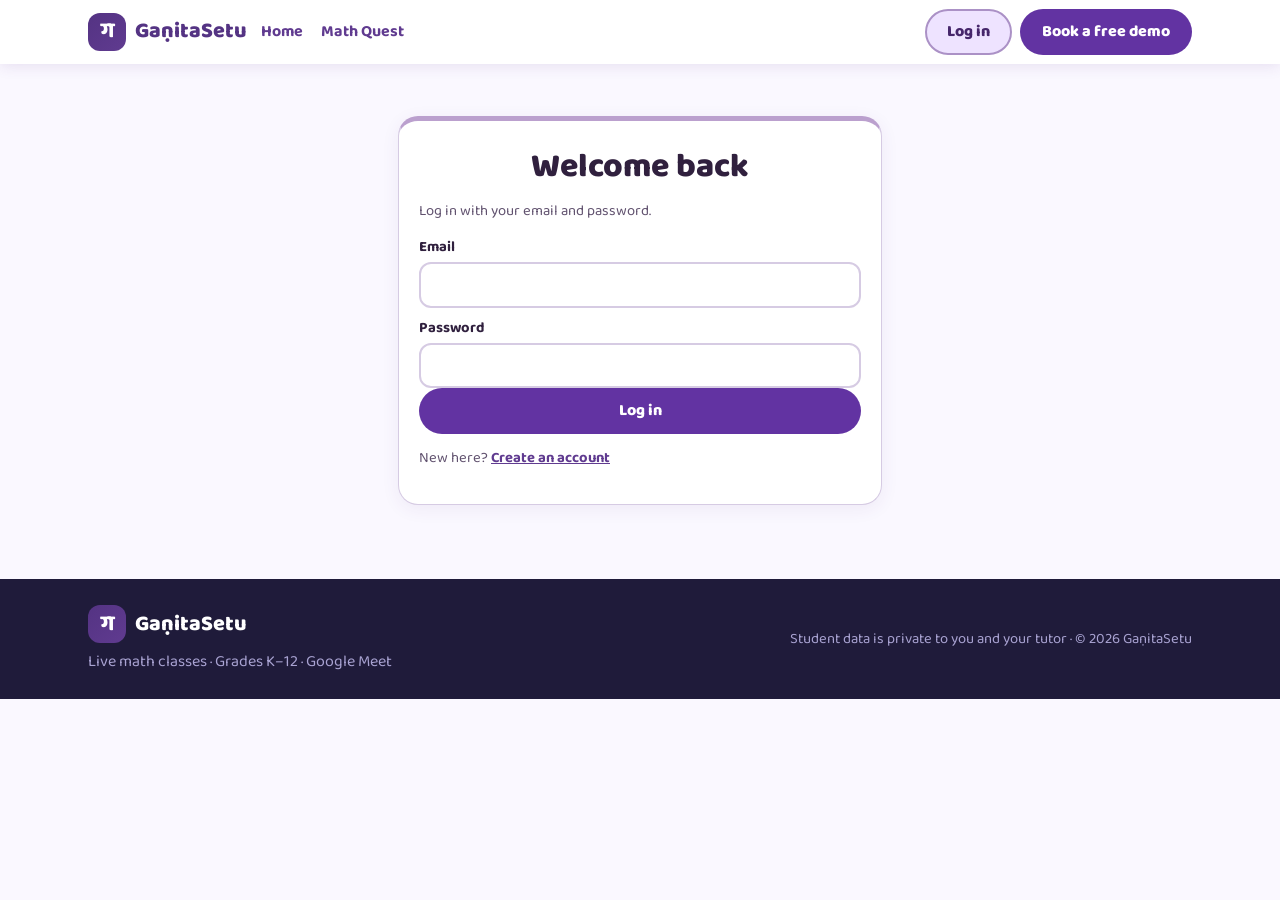
==== commit 44a85e7e: "Keep worked math readable and bring colour and characters to student activities" ====
--- a/classroom.html
+++ b/classroom.html
@@ -531,7 +531,7 @@
 @keyframes ptShake{0%,100%{transform:translateX(0)}25%{transform:translateX(-6px)}75%{transform:translateX(6px)}}
 @keyframes ptUp{from{transform:translateY(8px);opacity:0}to{transform:none;opacity:1}}
 @media(max-width:820px){.pt-nu-grid{grid-template-columns:1fr}.pt-gstats{grid-template-columns:1fr 1fr}#ptRun .pt-keys{display:none}}
-@media(prefers-reduced-motion:reduce){.pt-confetti{display:none}#ptRun .opts button.ok,#ptRun .opts button.no,#ptRun .pt-fbx,#ptRun .pt-trophy{animation:none}}</style></head><body>
+@media(prefers-reduced-motion:reduce){.pt-confetti{display:none}#ptRun .opts button.ok,#ptRun .opts button.no,#ptRun .pt-fbx,#ptRun .pt-trophy{animation:none}}</style><link rel="stylesheet" href="learning-chapters.css"></head><body class="live-classroom">
 <div id="ptApp"><div id="ptRoot"></div>
 <div id="ptModal" class="pt-modal" hidden role="dialog" aria-modal="true"><div id="ptModalBox" class="pt-modal-box"></div></div></div>
 <div id="ptRun" hidden><div class="pt-runwrap" id="ptRunBody"></div></div>
--- a/learning-chapters.css
+++ b/learning-chapters.css
@@ -0,0 +1,81 @@
+/* The homepage's paper and ink palette, shared by standalone and portal views. */
+html:not(#ap) body :is(#dgRoot,#arRoot,.app[data-mode]),html body:has(>.app[data-mode]){
+ --bg:#faf8fc;--bg2:#f0eaf6;--ink:#2e213b;--mut:#64556e;--card:#fff;--line:#dbd0e4;--soft:#f3edf8;--ac:#654298;--hd:#322540;--shadow:#36254512;
+ --ap-bg:#faf8fc;--ap-card:#fff;--ap-soft:#f3edf8;--ap-ink:#2e213b;--ap-mut:#64556e;--ap-line:#dbd0e4;--ap-fill:#ede6f3;color-scheme:light}
+html body:has(>.app[data-mode]),html:not(#ap) body #dgRoot:has(.app[data-mode]),html:not(#ap) body #arRoot{background:#faf8fc;color:#2e213b}
+html:not(#ap) body #arRoot .bg{display:none}
+html:not(#ap) body .app[data-mode],html:not(#ap) body #dgRoot .app[data-mode],html:not(#ap) body #arRoot .app{color:var(--ink);background:transparent;max-width:1160px;margin-inline:auto;padding-inline:clamp(14px,3vw,38px)}
+html:not(#ap) body :is(#dgRoot,.app[data-mode]) header,html body>.app[data-mode]>header,html:not(#ap) body #arRoot .app .top{isolation:isolate;position:relative;overflow:hidden;border:1px solid #e2d6ed;border-radius:24px;background:linear-gradient(115deg,#faf8fc,#e9def3);padding:clamp(22px,4vw,50px);margin:14px 0 10px;text-align:left;color:#30203d}
+html:not(#ap) body #arRoot .app .top{background:linear-gradient(115deg,#f3f8f1,#dcecdf);border-color:#d4e1d4}
+html:not(#ap) body :is(#dgRoot,.app[data-mode]) header h1,html body>.app[data-mode]>header h1,html:not(#ap) body #arRoot .app .top .logo{font:650 clamp(2rem,4.4vw,4.2rem)/1.04 var(--studio-font);letter-spacing:-.06em;color:#392645;-webkit-text-fill-color:#392645;background:none}
+html:not(#ap) body :is(#dgRoot,.app[data-mode]) header p,html body>.app[data-mode]>header p,html:not(#ap) body #arRoot .app .top small{color:#584864;font:500 1rem/1.5 var(--studio-font);letter-spacing:normal;text-transform:none;margin:8px 0 0}
+html:not(#ap) body #arRoot .top .sndb{position:relative;z-index:1}
+html:not(#ap) body .app[data-mode] header::after{content:"";position:absolute;right:7%;top:20%;width:15%;height:60%;z-index:-1;background:repeating-linear-gradient(90deg,#dfcdee 0%,#d2b8e7 16%,#eee4f5 17%,#e9def3 33%);transform:skewY(-7deg);border-radius:2px}
+html:not(#ap) body .app[data-mode=skill]>header{padding-block:15px}
+html:not(#ap) body .app[data-mode=skill]>header h1{font-size:1.65rem}
+html:not(#ap) body .app[data-mode=skill]>header p{display:none}
+html:not(#ap) body .app[data-mode] #gbar{background:#faf8fcf5;border-color:#dbd0e4}
+html:not(#ap) body .app[data-mode] #gbar button{background:#fff;color:#45334e;border-color:#dcd2e4}
+html:not(#ap) body .app[data-mode] #gbar button.on{color:white;background:#603e86}
+html:not(#ap) body .app[data-mode] #browse .ts{border-radius:18px;box-shadow:0 8px 26px #39244508;background:white}
+html:not(#ap) body .app[data-mode] #browse summary{list-style:none;position:relative;cursor:pointer;background:#f2ecf7;border-left:5px solid var(--tc);padding:17px 44px 17px 18px;color:#34243d}
+html:not(#ap) body .app[data-mode] #browse summary::-webkit-details-marker{display:none}
+html:not(#ap) body .app[data-mode] #browse summary:after{content:'+';position:absolute;right:20px;top:50%;transform:translateY(-50%);font-size:1.4rem}
+html:not(#ap) body .app[data-mode] #browse details[open]>summary:after{content:'−'}
+html:not(#ap) body .app[data-mode] #browse summary h3{margin:0;font:700 1.12rem/1.5 var(--studio-font);color:inherit;background:none}
+html:not(#ap) body .app[data-mode] #browse summary small{font-size:.85rem;color:#66556e;margin-left:9px;white-space:nowrap}
+html:not(#ap) body .app[data-mode] #browse .bh{margin-block:22px 12px}
+html:not(#ap) body .app[data-mode] #browse .bh h2,html:not(#ap) body #arRoot .screen:not(#sPlay) h2{font:600 clamp(1.8rem,3vw,2.8rem)/1.15 Georgia,serif;color:#372540;text-shadow:none!important}
+html:not(#ap) body .app[data-mode] #browse .sk:hover{color:#4d2f70;background:#f4eef8}
+html:not(#ap) body #arRoot .app #modes{display:grid;grid-template-columns:repeat(2,minmax(0,1fr));gap:16px}
+html:not(#ap) body #arRoot .app #modes .mode{display:grid;grid-template-columns:auto 1fr;align-content:start;align-items:center;gap:8px 16px;text-align:left;background:white;border:1px solid #d8e4db;border-radius:20px;padding:clamp(16px,2.4vw,30px);box-shadow:0 8px 30px #253b3609;color:#263d34}
+html:not(#ap) body #arRoot #modes .mode .ic{grid-row:1/3;font-size:2rem;background:#e9f3e8;border-radius:14px;padding:12px}
+html:not(#ap) body #arRoot #modes .mode b{font-size:1.24rem}
+html:not(#ap) body #arRoot #modes .mode :is(em,.go){grid-column:2}
+html:not(#ap) body #arRoot #modes .mode .d{color:#536259}
+html:not(#ap) body #arRoot .app :is(#sSetup,#sLevel,#sEnd)>.panel{background:white;border:1px solid #d9e3d9;border-radius:22px;padding:clamp(18px,4vw,44px);max-width:850px;margin-inline:auto}
+html:not(#ap) body .app[data-mode] #view .card{border-radius:20px;background:var(--card);color:var(--ink);border:1px solid var(--line)}
+html:not(#ap) body #ptApp :is(.pt-card,.pt-stat),html:not(#ap) body #ptRun .panel{border-radius:20px}
+html:not(#ap) body #ptApp .pt-main{background:linear-gradient(#f3edf8,#faf8fc 280px)}
+html:not(#ap) body #ptApp .pt-sec .auth{border-top:5px solid #bba0ce}
+@media(prefers-reduced-motion:no-preference){
+ html:not(#ap) body #browse details[open]>.cols,html:not(#ap) body #arRoot .screen:not([hidden]):not(#sPlay),html:not(#ap) body .app[data-mode] #shead .sh,html:not(#ap) body #ptApp :is(.auth,.pt-main){animation:chapter-rise .45s cubic-bezier(.2,.7,.3,1) both}
+ @supports(animation-timeline:view()){html:not(#ap) body #browse .ts,html:not(#ap) body #arRoot #modes .mode{animation:chapter-rise linear both;animation-timeline:view();animation-range:entry 0% entry 72%}}
+ @keyframes chapter-rise{from{opacity:.55;transform:translateY(12px)}to{opacity:1;transform:none}}
+}
+@media(max-width:680px){html:not(#ap) body #arRoot .app #modes{grid-template-columns:1fr}html:not(#ap) body .app[data-mode] header::after{display:none}html:not(#ap) body #browse summary small{display:block;margin-left:0}html:not(#ap) body #arRoot .top .logo{font-size:1.9rem}}
+
+/* Keep interface colours paired when the operating system requests dark mode. */
+html:root,html:root[data-theme],html:not(#ap) body :is(#ptApp,#ptRun,#dgRoot,#arRoot,.app[data-mode]){
+ --ap-bg:#faf8ff;--ap-bg2:#f5f0ff;--ap-card:#fff;--ap-soft:#f5efff;--ap-ink:#30203e;--ap-mut:#60516e;
+ --ap-line:#cbbdd9;--ap-line2:#ded3e8;--ap-blue:#6233a2;--ap-blue-h:#4c267f;--ap-link:#542d8b;
+ --ap-green:#156241;--ap-red:#9c2847;--ap-orange:#844414;--ap-amber:#ffb833;
+ --ap-nav:#faf7ffef;--ap-fill:#ede5f7;--ap-seg:#fff;--ap-btn2:#eee3ff;--ap-band:#352344;
+ --ap-ok-bg:#dff6eb;--ap-bad-bg:#ffe8ee;--ap-warn-bg:#ffedc7;--ap-info-bg:#eee7ff;
+ --ap-sh:#40215320;--ap-toast:#352344; color-scheme:light
+}
+html:not(#ap) body :is(#dgRoot,.app[data-mode],#ptRun){
+ --ac:#6233a2;--ac2:#783392;--gd:#156241;--bd:#9c2847;--yl:#ffbe44;--ink:#30203e;--mut:#60516e;--soft:#f5efff
+}
+html:not(#ap) body :is(#dgRoot,.app[data-mode],#ptRun) .btn.ghost{
+ background:#eee3ff;color:#46266b;border:1px solid #ab91c6;font-weight:650
+}
+html:not(#ap) body :is(#dgRoot,.app[data-mode],#ptRun) .btn.ghost:hover:enabled{background:#dfcef4;color:#36204e}
+html:not(#ap) body :is(#dgRoot,.app[data-mode]) #view .exc{
+ background:#fcfaff;border:1px solid #dfd2ed;border-inline-start:4px solid #9171bd;border-radius:16px;
+ margin-block:14px;padding:clamp(14px,2vw,22px);color:#30203e
+}
+html:not(#ap) body :is(#dgRoot,.app[data-mode]) #view .exc:nth-of-type(3n+1){border-inline-start-color:#458f88}
+html:not(#ap) body :is(#dgRoot,.app[data-mode]) #view .exc:nth-of-type(3n+2){border-inline-start-color:#dd9142}
+html:not(#ap) body :is(#dgRoot,.app[data-mode]) #view .exc h4{color:#563280;margin:0 0 7px}
+html:not(#ap) body :is(#dgRoot,.app[data-mode]) #view .exc .btn{min-height:40px;padding-inline:15px}
+html:not(#ap) body :is(#dgRoot,.app[data-mode]) #view .exc .why{color:#33584c}
+html:not(#ap) body :is(#ptApp,#ptRun,.app,#mqBar,.studio-bar) :is(button,a,summary,select,input,textarea):focus-visible{
+ outline:3px solid #53318a;outline-offset:3px;box-shadow:0 0 0 3px white
+}
+html:not(#ap) body .app[data-mode] #browse summary{background:linear-gradient(100deg,#efe6ff,#faf7ff)}
+html:not(#ap) body .app[data-mode] #browse .ts:nth-of-type(3n+2) summary{background:linear-gradient(100deg,#ddf5f1,#f4fcfa)}
+html:not(#ap) body .app[data-mode] #browse .ts:nth-of-type(3n) summary{background:linear-gradient(100deg,#ffedca,#fffbf3)}
+.live-classroom{--pt-p:#543383;--pt-p2:#603b90;--pt-bg:#faf8ff;--pt-ink:#30203e;--pt-mut:#60516e;--pt-line:#d6cbe3;background:var(--pt-bg)}
+html body.live-classroom #ptApp .pt-btn.primary{background:#6233a2;color:white;box-shadow:none}
+html body.live-classroom #ptApp .pt-btn.ghost{background:#eee3ff;color:#46266b;border-color:#ab91c6}
